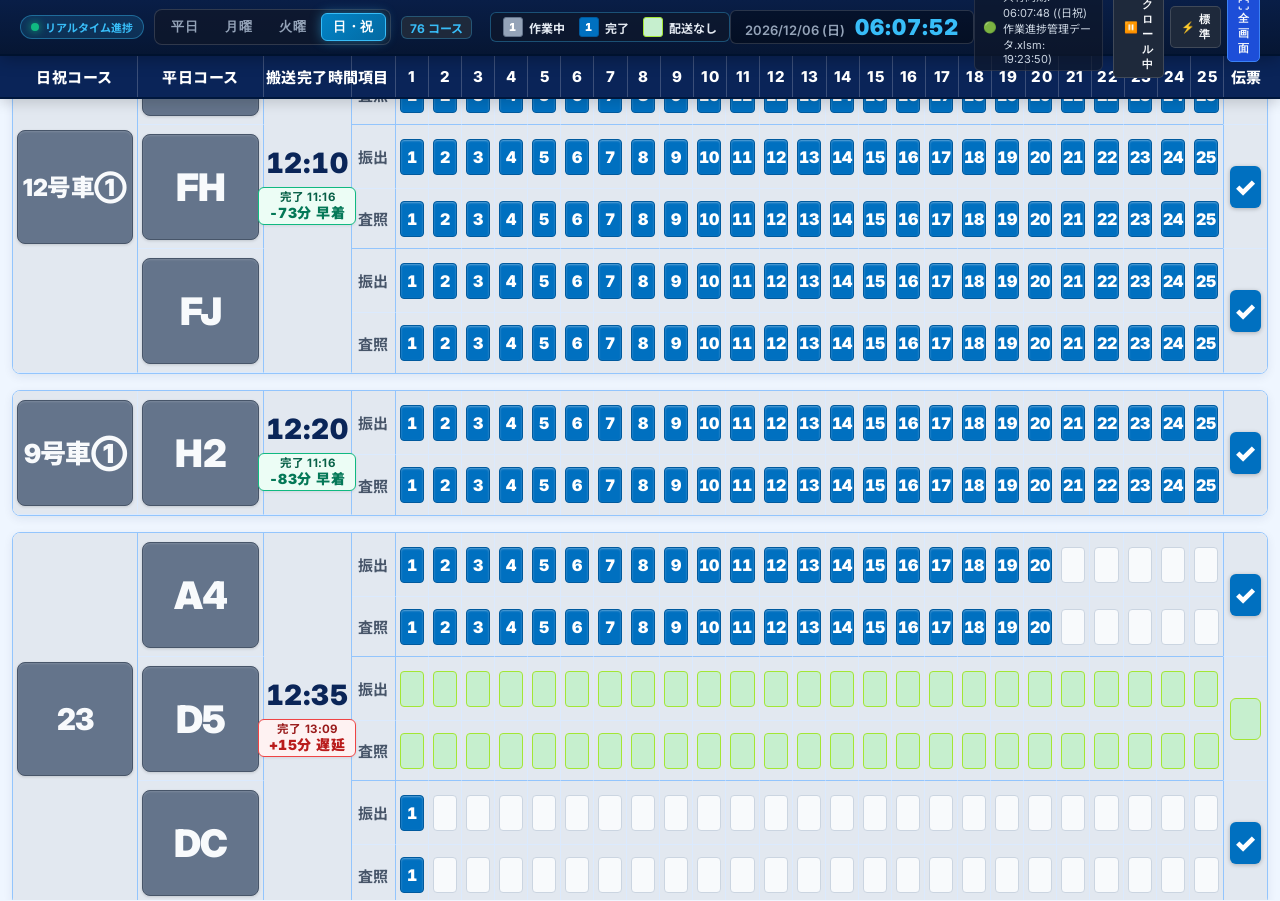
==== 作業進捗サイネージ(閲覧用).html @ 5c647328 "Security & Cache Fix: file://およびOneDrive環境下での3層キャッシュ破棄自動更新エンジンを実装" ====
<!DOCTYPE html>
<html lang="ja">
<head>
  <meta charset="UTF-8">
  <meta name="viewport" content="width=device-width, initial-scale=1.0">
  <title>倉庫作業進捗サイネージ (閲覧用)</title>
  <link rel="preconnect" href="https://fonts.googleapis.com">
  <link rel="preconnect" href="https://fonts.gstatic.com" crossorigin>
  <link href="https://fonts.googleapis.com/css2?family=Inter:wght@500;700;800;900&family=Noto+Sans+JP:wght@500;700;900&display=swap" rel="stylesheet">
  <style>
/* =========================================================
   倉庫作業進捗サイネージ - スタイルシート (style.css)
   【コース名・号車名 フォント最大化 ＆ 上下左右中央配置 ＆ 完了時グレー連動】
   ========================================================= */

:root {
  --header-bg: #0A2458;
  --header-text: #FFFFFF;
  
  --bg-viewport: #EFF6FF;
  --bg-card: #FFFFFF;
  --bg-card-alt: #F8FAFC;
  
  --border-table: #93C5FD;
  --border-cell: #DBEAFE;
  
  /* コース名の濃紺立体バッジ */
  --badge-navy: #0A2558;
  --badge-text: #FFFFFF;
  
  --time-text: #0A2558;
  
  /* 1〜25 進捗タイルカラー (ご指定仕様) */
  --tile-done-bg: #0070C0;        /* 完了済み: 鮮やかなブルー */
  --tile-active-bg: #94A3B8;      /* 進行中: グレー */
  --tile-nodelivery-bg: #C6EFCE;  /* 配送なし: 薄い黄緑 */
  --tile-pending-border: #CBD5E1;  /* 未着手: 白枠線 */
  
  --slip-done-bg: #0070C0;        /* 伝票完了: 完了済みと同じブルー */
  
  /* 完了コース (F列=1) グレー背景色 (案A) */
  --completed-row-bg: #E2E8F0;
  
  --font-scale: 1.0;
  --group-gap: 16px;              /* 号車グループ間の余白 */
}

* {
  margin: 0;
  padding: 0;
  box-sizing: border-box;
}

html, body {
  width: 100vw;
  height: 100vh;
  overflow: hidden;
  background-color: var(--bg-viewport);
  color: #0F172A;
  font-family: 'Inter', 'Noto Sans JP', -apple-system, BlinkMacSystemFont, "Segoe UI", Roboto, sans-serif;
  user-select: none;
  -webkit-font-smoothing: antialiased;
}

/* =========================================================
   Top Bar (上部ヘッダー)
   ========================================================= */
.signage-header {
  height: 56px;
  background: linear-gradient(180deg, #091E47 0%, #061633 100%);
  border-bottom: 2px solid #00122E;
  display: flex;
  align-items: center;
  justify-content: space-between;
  padding: 0 20px;
  position: relative;
  z-index: 50;
  color: #FFFFFF;
  box-shadow: 0 4px 15px rgba(0, 0, 0, 0.25);
}

.header-left {
  display: flex;
  align-items: center;
  gap: 10px;
  flex-shrink: 0;
}

.system-badge {
  display: flex;
  align-items: center;
  gap: 6px;
  background: rgba(56, 189, 248, 0.15);
  border: 1px solid rgba(56, 189, 248, 0.4);
  border-radius: 9999px;
  padding: 3px 10px;
}

.live-dot {
  width: 8px;
  height: 8px;
  background-color: #10B981;
  border-radius: 50%;
  box-shadow: 0 0 8px #10B981;
  animation: pulse-green 2s infinite ease-in-out;
}

@keyframes pulse-green {
  0%, 100% { opacity: 1; transform: scale(1); }
  50% { opacity: 0.4; transform: scale(0.85); }
}

.badge-text {
  font-size: 11px;
  font-weight: 700;
  color: #38BDF8;
}

/* 曜日切替タブボタングループ */
.day-tabs-group {
  display: flex;
  align-items: center;
  gap: 3px;
  background: rgba(15, 23, 42, 0.75);
  padding: 3px 4px;
  border-radius: 8px;
  border: 1px solid rgba(255, 255, 255, 0.15);
}

.day-tab {
  background: transparent;
  border: 1px solid transparent;
  color: #94A3B8;
  font-size: 13px;
  font-weight: 800;
  padding: 4px 11px;
  border-radius: 6px;
  cursor: pointer;
  transition: all 0.2s ease;
  white-space: nowrap;
  letter-spacing: 0.5px;
}

.day-tab:hover {
  background: rgba(255, 255, 255, 0.1);
  color: #FFFFFF;
}

.day-tab.active {
  background: linear-gradient(135deg, #0284C7 0%, #0369A1 100%);
  color: #FFFFFF;
  border-color: #38BDF8;
  box-shadow: 0 0 12px rgba(56, 189, 248, 0.45);
  font-weight: 900;
}

.course-count-badge {
  background: #1E293B;
  color: #38BDF8;
  font-size: 12px;
  font-weight: 700;
  padding: 2px 8px;
  border-radius: 6px;
  border: 1px solid rgba(56, 189, 248, 0.3);
}

.header-center {
  display: flex;
  align-items: center;
  justify-content: center;
  flex-shrink: 0;
}

.clock-display {
  display: flex;
  align-items: baseline;
  gap: 10px;
  background: rgba(0, 0, 0, 0.35);
  border: 1px solid rgba(255, 255, 255, 0.15);
  padding: 3px 14px;
  border-radius: 6px;
}

.clock-date {
  font-size: 13px;
  font-weight: 600;
  color: #94A3B8;
}

.clock-time {
  font-size: 22px;
  font-weight: 900;
  color: #38BDF8;
  letter-spacing: 1px;
  font-variant-numeric: tabular-nums;
}

.header-right {
  display: flex;
  align-items: center;
  gap: 10px;
}

.status-pill {
  display: flex;
  align-items: center;
  gap: 6px;
  background: rgba(15, 23, 42, 0.7);
  border: 1px solid rgba(255, 255, 255, 0.1);
  border-radius: 6px;
  padding: 4px 8px;
  font-size: 11px;
  color: #CBD5E1;
}

.controls-group {
  display: flex;
  align-items: center;
  gap: 6px;
}

.btn-ctrl {
  background: #1E293B;
  border: 1px solid rgba(255, 255, 255, 0.15);
  color: #F8FAFC;
  padding: 5px 10px;
  border-radius: 5px;
  font-size: 11px;
  font-weight: 700;
  cursor: pointer;
  display: flex;
  align-items: center;
  gap: 4px;
}

.btn-ctrl:hover {
  background: #334155;
  color: #FFFFFF;
}

.btn-fullscreen {
  background: #1D4ED8;
  border-color: #3B82F6;
}

/* =========================================================
   Fixed Column Header Table (ダークネイビー固定ヘッダー)
   ========================================================= */
.table-fixed-header-wrapper {
  width: 100%;
  background: var(--header-bg);
  border-bottom: 2px solid #00173D;
  position: relative;
  z-index: 40;
  box-shadow: 0 4px 12px rgba(0, 0, 0, 0.15);
  padding: 0 12px;
}

.signage-table {
  width: 100%;
  border-collapse: collapse;
  table-layout: fixed;
}

/* 列幅設定（コース名・号車名が切れないように幅を最適化: コース列20%確保） */
.col-vehicle    { width: 10.0%; }
.col-course-sub { width: 10.0%; }
.col-time       { width: 7.0%; }
.col-line       { width: 3.5%; }
.col-num        { width: 2.64%; } /* 25 cols * 2.64% = 66.0% */
.col-slip       { width: 3.5%; }

.header-table th {
  background: var(--header-bg);
  color: #FFFFFF;
  font-size: clamp(13px, calc(15px * var(--font-scale)), 19px);
  font-weight: 800;
  text-align: center;
  padding: 10px 2px;
  border-right: 1px solid rgba(255, 255, 255, 0.2);
  letter-spacing: 0.5px;
  white-space: nowrap;
}

.header-table th:last-child {
  border-right: none;
}

/* =========================================================
   Scrollable Viewport (スクロール領域)
   ========================================================= */
.scroll-viewport {
  width: 100%;
  height: calc(100vh - 56px - 42px);
  overflow-y: auto;
  position: relative;
  background-color: var(--bg-viewport);
  padding: 12px 12px 0 12px;
  scrollbar-width: thin;
  scrollbar-color: #93C5FD transparent;
  cursor: pointer;
}

.scroll-viewport::-webkit-scrollbar {
  width: 8px;
}

.scroll-viewport::-webkit-scrollbar-track {
  background: transparent;
}

.scroll-viewport::-webkit-scrollbar-thumb {
  background: #93C5FD;
  border-radius: 4px;
}

.scroll-viewport::-webkit-scrollbar-thumb:hover {
  background: #3B82F6;
}

.scroll-content {
  width: 100%;
  position: relative;
  padding-bottom: 24px;
}

/* =========================================================
   Vehicle Group Card (号車ごとの白カード ＆ 青枠線 ＆ 隙間)
   ========================================================= */
.vehicle-group-card {
  width: 100%;
  border-collapse: separate;
  border-spacing: 0;
  margin-bottom: var(--group-gap);
  background: var(--bg-card);
  border: 1.5px solid var(--border-table);
  border-radius: 8px;
  overflow: hidden;
  box-shadow: 0 3px 10px rgba(10, 36, 88, 0.08);
}

.vehicle-group-card td {
  padding: 0;
  text-align: center;
  vertical-align: middle;
  border-right: 1px solid var(--border-cell);
  border-bottom: 1px solid var(--border-cell);
  font-size: calc(15px * var(--font-scale));
  font-weight: 700;
  background-color: #FFFFFF;
}

.vehicle-group-card tr:last-child td {
  border-bottom: none;
}

.vehicle-group-card td:last-child {
  border-right: none;
}

.course-separator-row td {
  border-bottom: 1.5px solid var(--border-table) !important;
}

/* 行の縦幅 (64px / 60px) */
.course-row-1 {
  height: calc(64px * var(--font-scale));
}

.course-row-2 {
  height: calc(60px * var(--font-scale));
}

.course-row-2 td {
  background-color: #F8FAFC;
}

/* =========================================================
   完了コース (F列=1) 全セル背景グレー (#E2E8F0) 連動
   ========================================================= */
.course-completed-row td {
  background-color: var(--completed-row-bg) !important;
}

.group-completed-cell {
  background-color: var(--completed-row-bg) !important;
}

/* =========================================================
   コース名・号車バッジ（★特大フォント ＆ はみ出し防止自動フィット）
   ========================================================= */
.cell-vehicle-tall {
  padding: 6px 4px !important;
  border-right: 1.5px solid var(--border-table) !important;
  height: 100% !important;
  vertical-align: middle !important;
  overflow: hidden;
}

/* 連結号車バッジ（例: 2号車、12号車、11号車②） ★特大フォント＆自動最適化 */
.badge-vehicle-tall {
  width: 100%;
  height: 100%;
  min-height: calc(114px * var(--font-scale));
  background: var(--badge-navy);
  color: var(--badge-text);
  border-radius: 8px;
  display: flex;
  align-items: center;
  justify-content: center;
  font-size: clamp(20px, calc(30px * var(--font-scale)), 40px);
  font-weight: 900;
  letter-spacing: -0.5px;
  box-shadow: inset 0 1px 2px rgba(255, 255, 255, 0.2), 0 2px 5px rgba(0, 0, 0, 0.25);
  padding: 0 4px;
  overflow: hidden;
  box-sizing: border-box;
}

/* サブコースバッジ（例: AA, AC, AD, 03, HF, HG, HH, HD） ★特大フォント＆自動最適化 */
.cell-course-sub {
  padding: 6px 4px !important;
  border-right: 1.5px solid var(--border-table) !important;
  vertical-align: middle !important;
  overflow: hidden;
}

.badge-course-sub {
  width: 100%;
  height: calc(106px * var(--font-scale));
  background: var(--badge-navy);
  color: var(--badge-text);
  border-radius: 8px;
  display: flex;
  align-items: center;
  justify-content: center;
  font-size: clamp(24px, calc(38px * var(--font-scale)), 48px);
  font-weight: 900;
  letter-spacing: -0.5px;
  box-shadow: inset 0 1px 2px rgba(255, 255, 255, 0.2), 0 2px 5px rgba(0, 0, 0, 0.25);
  padding: 0 4px;
  overflow: hidden;
  box-sizing: border-box;
}

/* 1対1号車バッジ（例: 7号車、13号車、10号車①、4号車①） ★特大フォント＆自動最適化 */
.cell-vehicle-single {
  padding: 6px 4px !important;
  border-right: 1px solid var(--border-cell) !important;
  vertical-align: middle !important;
  overflow: hidden;
}

.badge-vehicle-single {
  width: 100%;
  height: calc(106px * var(--font-scale));
  background: var(--badge-navy);
  color: var(--badge-text);
  border-radius: 8px;
  display: flex;
  align-items: center;
  justify-content: center;
  font-size: clamp(20px, calc(30px * var(--font-scale)), 40px);
  font-weight: 900;
  letter-spacing: -0.5px;
  box-shadow: inset 0 1px 2px rgba(255, 255, 255, 0.2), 0 2px 5px rgba(0, 0, 0, 0.25);
  padding: 0 4px;
  overflow: hidden;
  box-sizing: border-box;
}

/* ワイドコースバッジ（例: A4, C1） ★特大フォント＆自動最適化 */
.cell-course-full {
  padding: 6px 4px !important;
  border-right: 1.5px solid var(--border-table) !important;
  vertical-align: middle !important;
  overflow: hidden;
}

.badge-course-full {
  width: 100%;
  height: calc(106px * var(--font-scale));
  background: var(--badge-navy);
  color: var(--badge-text);
  border-radius: 8px;
  display: flex;
  align-items: center;
  justify-content: center;
  font-size: clamp(26px, calc(46px * var(--font-scale)), 56px);
  font-weight: 900;
  letter-spacing: -0.5px;
  box-shadow: inset 0 1px 2px rgba(255, 255, 255, 0.2), 0 2px 5px rgba(0, 0, 0, 0.25);
  padding: 0 4px;
  overflow: hidden;
  box-sizing: border-box;
}

/* バッジ内テキストインナー（どんなモニター・文字数でも枠内に自動スケーリング） */
.badge-text-inner {
  display: inline-block;
  white-space: nowrap;
  text-align: center;
  line-height: 1.0;
  max-width: 96%;
  transform-origin: center center;
  transition: transform 0.05s ease;
}

/* =========================================================
   ★ コース完了時（CK列=1）のグレー表示スタイル
   ========================================================= */
/* 1. 完了バッジ（濃紺から落ち着いたグレーへ変化） */
.badge-completed,
.group-completed-cell .badge-vehicle-tall,
.group-completed-cell .badge-course-sub,
.group-completed-cell .badge-vehicle-single,
.group-completed-cell .badge-course-full {
  background: #64748B !important; /* スレートグレー */
  color: #F8FAFC !important;
  box-shadow: inset 0 1px 2px rgba(255, 255, 255, 0.15), 0 1px 3px rgba(0, 0, 0, 0.15) !important;
  border: 1px solid #475569 !important;
}

/* 2. 完了コース行の背景（薄いグレー） */
.course-completed-row td {
  background-color: var(--completed-row-bg, #E2E8F0) !important;
}

.course-completed-row .cell-line-furidashi,
.course-completed-row .cell-line-sagyo {
  color: #475569 !important;
}

.course-completed-row .progress-tile.tile-unstarted {
  background-color: #F8FAFC !important;
  border-color: #CBD5E1 !important;
}

.course-completed-row .slip-checkbox.slip-pending-empty {
  background-color: #F8FAFC !important;
  border-color: #CBD5E1 !important;
}

/* =========================================================
   搬送完了時間（フォント 28px ＆ 上下中央揃え）
   ========================================================= */
.cell-time, .cell-time-tall {
  padding: 8px 6px !important;
  border-right: 1.5px solid var(--border-table) !important;
  vertical-align: middle !important;
  text-align: center;
}

.time-cell-content {
  display: flex;
  flex-direction: column;
  align-items: center;
  justify-content: center;
  gap: 4px;
  width: 100%;
}

.time-val {
  font-size: calc(28px * var(--font-scale));
  font-weight: 900;
  color: var(--time-text);
  font-variant-numeric: tabular-nums;
  transition: all 0.25s ease;
  letter-spacing: 0.5px;
  line-height: 1.1;
}

/* 2段表示コンテナ（視認性向上） */
.time-diff-2tier {
  display: inline-flex;
  flex-direction: column;
  align-items: center;
  justify-content: center;
  gap: 2px;
  padding: 3px 10px;
  border-radius: 6px;
  min-width: 96px;
  margin-top: 4px;
  box-shadow: 0 1px 3px rgba(0, 0, 0, 0.08);
  transition: all 0.2s ease;
}

/* 1段目: 完了時刻（例: 完了 13:35） */
.diff-tier-time {
  font-size: calc(11.5px * var(--font-scale));
  font-weight: 700;
  letter-spacing: 0.3px;
  line-height: 1.1;
  white-space: nowrap;
}

/* 2段目: 時間差（例: +95分 遅延 / -15分 早着） */
.diff-tier-val {
  font-size: calc(14px * var(--font-scale));
  font-weight: 900;
  letter-spacing: 0.5px;
  line-height: 1.15;
  white-space: nowrap;
  font-variant-numeric: tabular-nums;
}

/* 早着（緑系） */
.diff-box-early {
  background: #ECFDF5;
  border: 1.5px solid #10B981;
}
.diff-box-early .diff-tier-time {
  color: #065F46;
}
.diff-box-early .diff-tier-val {
  color: #047857;
}

/* 遅延（赤系） */
.diff-box-late {
  background: #FEF2F2;
  border: 1.5px solid #EF4444;
}
.diff-box-late .diff-tier-time {
  color: #991B1B;
}
.diff-box-late .diff-tier-val {
  color: #B91C1C;
}

/* 定刻（青・スレート系） */
.diff-box-ontime {
  background: #F1F5F9;
  border: 1.5px solid #94A3B8;
}
.diff-box-ontime .diff-tier-time {
  color: #475569;
}
.diff-box-ontime .diff-tier-val {
  color: #0F172A;
}

/* 10分前未完了警告（文字自体の光彩・発光点滅アニメーション） */
@keyframes text-pulse-yellow-glow {
  0%, 100% {
    color: #D97706; /* 濃いゴールデンアンバー */
    text-shadow: 0 0 8px rgba(245, 158, 11, 0.4), 0 0 14px rgba(251, 191, 36, 0.3);
    transform: scale(1);
  }
  50% {
    color: #EAB308; /* 輝くビビッドイエロー */
    text-shadow: 0 0 12px rgba(234, 179, 8, 0.95), 0 0 24px rgba(250, 204, 21, 0.8), 0 0 36px rgba(253, 224, 71, 0.6);
    transform: scale(1.06);
  }
}

.time-val-warning {
  display: inline-block;
  animation: text-pulse-yellow-glow 1.8s infinite ease-in-out !important;
  font-weight: 900 !important;
  letter-spacing: 1px;
}

/* =========================================================
   項目（振出 / 査照）
   ========================================================= */
.cell-line-furidashi {
  font-size: calc(16px * var(--font-scale));
  font-weight: 800;
  color: #0A2458;
  border-right: 1.5px solid var(--border-table) !important;
  vertical-align: middle !important;
}

.cell-line-sagyo {
  font-size: calc(16px * var(--font-scale));
  font-weight: 800;
  color: #0A2458;
  border-right: 1.5px solid var(--border-table) !important;
  vertical-align: middle !important;
}

/* =========================================================
   1〜25 進捗タイル
   ========================================================= */
.cell-tile-container {
  width: 100%;
  height: 100%;
  display: flex;
  align-items: center;
  justify-content: center;
  padding: 4px;
}

.progress-tile {
  width: calc(36px * var(--font-scale));
  height: calc(36px * var(--font-scale));
  border-radius: 4px;
  display: flex;
  align-items: center;
  justify-content: center;
  font-size: calc(16px * var(--font-scale));
  font-weight: 900;
  font-variant-numeric: tabular-nums;
  transition: all 0.15s ease;
}

/* ① ブルー: 完了済み (99) -> 青背景 + 白文字数字 */
.progress-tile.tile-blue-done {
  background-color: var(--tile-done-bg);
  color: #FFFFFF;
  border: 1px solid #005A9E;
  box-shadow: inset 0 1px 2px rgba(255, 255, 255, 0.35);
}

/* ① グレー: 進行中 (1) -> グレー背景 + 白文字数字 */
.progress-tile.tile-grey-active {
  background-color: var(--tile-active-bg);
  color: #FFFFFF;
  border: 1px solid #64748B;
}

/* ① 薄い黄緑: 配送なし -> 薄緑背景 (数字なし) */
.progress-tile.tile-green-nodelivery {
  background-color: var(--tile-nodelivery-bg);
  border: 1px solid #A3E635;
  color: transparent;
}

/* ③ 色なし: 未着手 (0) -> 白背景 + 薄い枠線 (数字非表示) */
.progress-tile.tile-unstarted {
  background-color: #FFFFFF;
  border: 1.5px solid var(--tile-pending-border);
  color: transparent;
}

/* =========================================================
   伝票
   ========================================================= */
.cell-slip {
  border-left: 1.5px solid var(--border-table) !important;
  vertical-align: middle !important;
}

.slip-checkbox-container {
  width: 100%;
  height: 100%;
  display: flex;
  align-items: center;
  justify-content: center;
  padding: 6px;
}

.slip-checkbox {
  width: calc(42px * var(--font-scale));
  height: calc(42px * var(--font-scale));
  border-radius: 6px;
  display: flex;
  align-items: center;
  justify-content: center;
  font-size: calc(25px * var(--font-scale));
  font-weight: 900;
}

/* ② 伝票完了: 完了済みと同じブルー背景 + 白チェック */
.slip-checkbox.slip-done-blue {
  background-color: var(--slip-done-bg);
  color: #FFFFFF;
  box-shadow: 0 1px 4px rgba(0, 0, 0, 0.25);
}

/* 伝票 配送なし: 薄い黄緑背景 (チェックなし) */
.slip-checkbox.slip-nodelivery-green {
  background-color: var(--tile-nodelivery-bg);
  border: 1.5px solid #A3E635;
  color: transparent;
}

/* 伝票未完了: 白抜き枠線 */
.slip-checkbox.slip-pending-empty {
  background-color: #FFFFFF;
  border: 2px solid #CBD5E1;
}

/* Loop Notice Bar */
.loop-notice-bar {
  height: 52px;
  background: #E2E8F0;
  display: flex;
  align-items: center;
  justify-content: center;
  gap: 10px;
  color: #0A2558;
  font-size: 14px;
  font-weight: 800;
  border: 1.5px dashed #93C5FD;
  border-radius: 6px;
  margin: 12px 0;
}

.loop-spinner {
  width: 18px;
  height: 18px;
  border: 2px solid #93C5FD;
  border-top-color: #0A2558;
  border-radius: 50%;
  animation: spin 1s infinite linear;
}

@keyframes spin {
  to { transform: rotate(360deg); }
}

/* Pause Floating Toast */
.pause-toast {
  position: fixed;
  bottom: 24px;
  right: 24px;
  background: rgba(10, 36, 88, 0.92);
  color: #FFFFFF;
  padding: 10px 18px;
  border-radius: 9999px;
  font-size: 14px;
  font-weight: 800;
  display: flex;
  align-items: center;
  gap: 8px;
  box-shadow: 0 4px 16px rgba(0, 0, 0, 0.25);
  border: 1px solid rgba(56, 189, 248, 0.4);
  z-index: 90;
  pointer-events: none;
  animation: fadeIn 0.2s ease;
}

@keyframes fadeIn {
  from { opacity: 0; transform: translateY(8px); }
  to { opacity: 1; transform: translateY(0); }
}

/* Error Banner */
.error-banner {
  position: fixed;
  bottom: 20px;
  left: 50%;
  transform: translateX(-50%);
  background: #DC2626;
  color: #FFFFFF;
  padding: 10px 20px;
  border-radius: 8px;
  box-shadow: 0 8px 24px rgba(0,0,0,0.3);
  font-weight: 700;
  display: flex;
  align-items: center;
  gap: 8px;
  z-index: 100;
}

/* Modal Styling */
.modal-overlay {
  position: fixed;
  top: 0; left: 0; right: 0; bottom: 0;
  background: rgba(0, 0, 0, 0.6);
  backdrop-filter: blur(4px);
  display: flex;
  align-items: center;
  justify-content: center;
  z-index: 200;
}

.modal-card {
  background: #FFFFFF;
  border: 1px solid #CBD5E1;
  border-radius: 10px;
  width: 560px;
  max-width: 90vw;
  box-shadow: 0 16px 40px rgba(0, 0, 0, 0.2);
  overflow: hidden;
  color: #0F172A;
}

.modal-header {
  padding: 14px 20px;
  background: var(--header-bg);
  color: #FFFFFF;
  display: flex;
  align-items: center;
  justify-content: space-between;
}

.modal-header h2 {
  font-size: 16px;
  font-weight: 800;
}

.modal-close {
  background: none;
  border: none;
  color: #94A3B8;
  font-size: 24px;
  cursor: pointer;
}

.modal-body {
  padding: 20px;
  display: flex;
  flex-direction: column;
  gap: 14px;
}

.form-group {
  display: flex;
  flex-direction: column;
  gap: 5px;
}

.form-row {
  display: grid;
  grid-template-columns: 1fr 1fr;
  gap: 12px;
}

.form-group label {
  font-size: 13px;
  font-weight: 700;
  color: #334155;
}

.form-input {
  background: #F8FAFC;
  border: 1.5px solid #CBD5E1;
  border-radius: 5px;
  padding: 8px 10px;
  color: #0F172A;
  font-size: 13px;
  outline: none;
}

.form-input:focus {
  border-color: #2563EB;
  background: #FFFFFF;
}

.form-help {
  font-size: 11px;
  color: #64748B;
}

.modal-footer {
  padding: 12px 20px;
  background: #F1F5F9;
  border-top: 1px solid #E2E8F0;
  display: flex;
  justify-content: flex-end;
  gap: 10px;
}

.btn {
  padding: 8px 16px;
  border-radius: 5px;
  font-size: 13px;
  font-weight: 700;
  cursor: pointer;
  border: none;
}

.btn-secondary {
  background: #E2E8F0;
  color: #475569;
}

.btn-primary {
  background: #0A2E65;
  color: #FFFFFF;
}

/* =========================================================
   ステータス凡例 (案1: トップヘッダー左側組み込み)
   【作業中 -> 完了 -> 配送なし】
   ========================================================= */
.legend-container {
  display: flex;
  align-items: center;
  gap: 14px;
  background: rgba(15, 23, 42, 0.7);
  border: 1px solid rgba(56, 189, 248, 0.35);
  border-radius: 6px;
  padding: 4px 12px;
  margin-left: 8px;
}

.legend-item {
  display: flex;
  align-items: center;
  gap: 6px;
  font-size: 12px;
  font-weight: 700;
  color: #E2E8F0;
}

.legend-tile {
  width: 20px;
  height: 20px;
  border-radius: 3px;
  display: flex;
  align-items: center;
  justify-content: center;
  font-size: 11px;
  font-weight: 900;
  font-variant-numeric: tabular-nums;
}

.legend-tile-grey {
  background-color: var(--tile-active-bg);
  color: #FFFFFF;
  border: 1px solid #64748B;
}

.legend-tile-blue {
  background-color: var(--tile-done-bg);
  color: #FFFFFF;
  border: 1px solid #005A9E;
}

.legend-tile-green {
  background-color: var(--tile-nodelivery-bg);
  border: 1px solid #A3E635;
}

  </style>
</head>
<body>
  <header class="signage-header" id="signage-header">
    <div class="header-left">
      <div class="system-badge">
        <span class="live-dot"></span>
        <span class="badge-text">リアルタイム進捗</span>
      </div>
      <div class="day-tabs-group" id="day-tabs-group">
        <button class="day-tab active" data-day="平日">平日</button>
        <button class="day-tab " data-day="月曜">月曜</button>
        <button class="day-tab " data-day="火曜">火曜</button>
        <button class="day-tab " data-day="日・祝">日・祝</button>
      </div>
      <span class="course-count-badge" id="course-count-badge">70 コース</span>
      <div class="legend-container">
        <div class="legend-item"><div class="legend-tile legend-tile-grey">1</div><span>作業中</span></div>
        <div class="legend-item"><div class="legend-tile legend-tile-blue">1</div><span>完了</span></div>
        <div class="legend-item"><div class="legend-tile legend-tile-green"></div><span>配送なし</span></div>
      </div>
    </div>
    <div class="header-center">
      <div class="clock-display">
        <span class="clock-date" id="clock-date">2026/09/03 (木)</span>
        <span class="clock-time" id="clock-time">15:01:13</span>
      </div>
    </div>
    <div class="header-right">
      <div class="status-pill" id="sync-status-pill">
        <span class="status-icon" id="sync-status-icon">🟢</span>
        <span class="status-text" id="sync-status-text">同期: 15:01:13 ((平日)作業進捗管理データ.xlsm: 14:01:30)</span>
      </div>
      <div class="controls-group">
        <button class="btn-ctrl" id="btn-toggle-scroll" title="スクロール一時停止/再開 (Space)"><span id="scroll-icon">⏸️</span><span id="scroll-btn-text">スクロール中</span></button>
        <button class="btn-ctrl" id="btn-speed" title="スクロール速度切替">⚡ <span id="speed-label">標準</span></button>
        <button class="btn-ctrl" id="btn-settings" title="設定" style="display: none;">⚙️ 設定</button>
        <button class="btn-ctrl btn-fullscreen" id="btn-fullscreen" title="全画面表示 (F11)">⛶ 全画面</button>
      </div>
    </div>
  </header>

  <div class="table-fixed-header-wrapper">
    <table class="signage-table header-table">
      <colgroup>
        <col class="col-vehicle"><col class="col-course-sub"><col class="col-time"><col class="col-line"><col class="col-num" span="25"><col class="col-slip">
      </colgroup>
      <thead>
        <tr>
          <th class="th-course-name th-course-main" id="th-course-main">平日コース</th>
          <th class="th-course-name th-course-sub" id="th-course-sub">平日コース</th>
          <th class="th-time">搬送完了時間</th>
          <th class="th-line">項目</th>
          <th class="th-num">1</th><th class="th-num">2</th><th class="th-num">3</th><th class="th-num">4</th><th class="th-num">5</th>
          <th class="th-num">6</th><th class="th-num">7</th><th class="th-num">8</th><th class="th-num">9</th><th class="th-num">10</th>
          <th class="th-num">11</th><th class="th-num">12</th><th class="th-num">13</th><th class="th-num">14</th><th class="th-num">15</th>
          <th class="th-num">16</th><th class="th-num">17</th><th class="th-num">18</th><th class="th-num">19</th><th class="th-num">20</th>
          <th class="th-num">21</th><th class="th-num">22</th><th class="th-num">23</th><th class="th-num">24</th><th class="th-num">25</th>
          <th class="th-slip">伝票</th>
        </tr>
      </thead>
    </table>
  </div>

  <main class="scroll-viewport" id="scroll-viewport">
    <div class="scroll-content" id="scroll-content">
      <div id="course-cards-container">
<table class="signage-table vehicle-group-card"><colgroup><col class="col-vehicle"><col class="col-course-sub"><col class="col-time"><col class="col-line"><col class="col-num" span="25"><col class="col-slip"></colgroup><tbody>

            <tr class="course-row-1 course-completed-row" id="course_2_r1">
                
                    <td class="cell-vehicle-tall group-completed-cell" rowspan="8">
                        <div class="badge-vehicle-tall badge-completed"><span class="badge-text-inner">2号車</span></div>
                    </td>
                    <td class="cell-course-sub group-completed-cell" rowspan="2">
                        <div class="badge-course-sub badge-completed"><span class="badge-text-inner">03</span></div>
                    </td>
                    <td class="cell-time-tall group-completed-cell" rowspan="8" data-time-val="12:00" data-is-completed="true">
                        <div class="time-cell-content"><span class="time-val ">12:00</span><div class="time-diff-2tier diff-box-early"><span class="diff-tier-time">完了 09:47</span><span class="diff-tier-val">-132分 早着</span></div></div>
                    </td>
                    
                <td class="cell-line-furidashi">振出</td>
                <td><div class="cell-tile-container"><div class="progress-tile tile-green-nodelivery"></div></div></td><td><div class="cell-tile-container"><div class="progress-tile tile-green-nodelivery"></div></div></td><td><div class="cell-tile-container"><div class="progress-tile tile-green-nodelivery"></div></div></td><td><div class="cell-tile-container"><div class="progress-tile tile-green-nodelivery"></div></div></td><td><div class="cell-tile-container"><div class="progress-tile tile-green-nodelivery"></div></div></td><td><div class="cell-tile-container"><div class="progress-tile tile-green-nodelivery"></div></div></td><td><div class="cell-tile-container"><div class="progress-tile tile-green-nodelivery"></div></div></td><td><div class="cell-tile-container"><div class="progress-tile tile-green-nodelivery"></div></div></td><td><div class="cell-tile-container"><div class="progress-tile tile-green-nodelivery"></div></div></td><td><div class="cell-tile-container"><div class="progress-tile tile-green-nodelivery"></div></div></td><td><div class="cell-tile-container"><div class="progress-tile tile-green-nodelivery"></div></div></td><td><div class="cell-tile-container"><div class="progress-tile tile-green-nodelivery"></div></div></td><td><div class="cell-tile-container"><div class="progress-tile tile-green-nodelivery"></div></div></td><td><div class="cell-tile-container"><div class="progress-tile tile-green-nodelivery"></div></div></td><td><div class="cell-tile-container"><div class="progress-tile tile-green-nodelivery"></div></div></td><td><div class="cell-tile-container"><div class="progress-tile tile-green-nodelivery"></div></div></td><td><div class="cell-tile-container"><div class="progress-tile tile-green-nodelivery"></div></div></td><td><div class="cell-tile-container"><div class="progress-tile tile-green-nodelivery"></div></div></td><td><div class="cell-tile-container"><div class="progress-tile tile-green-nodelivery"></div></div></td><td><div class="cell-tile-container"><div class="progress-tile tile-green-nodelivery"></div></div></td><td><div class="cell-tile-container"><div class="progress-tile tile-green-nodelivery"></div></div></td><td><div class="cell-tile-container"><div class="progress-tile tile-green-nodelivery"></div></div></td><td><div class="cell-tile-container"><div class="progress-tile tile-green-nodelivery"></div></div></td><td><div class="cell-tile-container"><div class="progress-tile tile-green-nodelivery"></div></div></td><td><div class="cell-tile-container"><div class="progress-tile tile-green-nodelivery"></div></div></td>
                <td class="cell-slip" rowspan="2">
                    <div class="slip-cell-container"><div class="slip-checkbox slip-nodelivery-green"></div></div>
                </td>
            </tr>
            <tr class="course-row-2 course-completed-row course-separator-row" id="course_2_r2">
                <td class="cell-line-sagyo">査照</td>
                <td><div class="cell-tile-container"><div class="progress-tile tile-green-nodelivery"></div></div></td><td><div class="cell-tile-container"><div class="progress-tile tile-green-nodelivery"></div></div></td><td><div class="cell-tile-container"><div class="progress-tile tile-green-nodelivery"></div></div></td><td><div class="cell-tile-container"><div class="progress-tile tile-green-nodelivery"></div></div></td><td><div class="cell-tile-container"><div class="progress-tile tile-green-nodelivery"></div></div></td><td><div class="cell-tile-container"><div class="progress-tile tile-green-nodelivery"></div></div></td><td><div class="cell-tile-container"><div class="progress-tile tile-green-nodelivery"></div></div></td><td><div class="cell-tile-container"><div class="progress-tile tile-green-nodelivery"></div></div></td><td><div class="cell-tile-container"><div class="progress-tile tile-green-nodelivery"></div></div></td><td><div class="cell-tile-container"><div class="progress-tile tile-green-nodelivery"></div></div></td><td><div class="cell-tile-container"><div class="progress-tile tile-green-nodelivery"></div></div></td><td><div class="cell-tile-container"><div class="progress-tile tile-green-nodelivery"></div></div></td><td><div class="cell-tile-container"><div class="progress-tile tile-green-nodelivery"></div></div></td><td><div class="cell-tile-container"><div class="progress-tile tile-green-nodelivery"></div></div></td><td><div class="cell-tile-container"><div class="progress-tile tile-green-nodelivery"></div></div></td><td><div class="cell-tile-container"><div class="progress-tile tile-green-nodelivery"></div></div></td><td><div class="cell-tile-container"><div class="progress-tile tile-green-nodelivery"></div></div></td><td><div class="cell-tile-container"><div class="progress-tile tile-green-nodelivery"></div></div></td><td><div class="cell-tile-container"><div class="progress-tile tile-green-nodelivery"></div></div></td><td><div class="cell-tile-container"><div class="progress-tile tile-green-nodelivery"></div></div></td><td><div class="cell-tile-container"><div class="progress-tile tile-green-nodelivery"></div></div></td><td><div class="cell-tile-container"><div class="progress-tile tile-green-nodelivery"></div></div></td><td><div class="cell-tile-container"><div class="progress-tile tile-green-nodelivery"></div></div></td><td><div class="cell-tile-container"><div class="progress-tile tile-green-nodelivery"></div></div></td><td><div class="cell-tile-container"><div class="progress-tile tile-green-nodelivery"></div></div></td>
            </tr>
            

            <tr class="course-row-1 course-completed-row" id="course_3_r1">
                
                    <td class="cell-course-sub group-completed-cell" rowspan="2">
                        <div class="badge-course-sub badge-completed"><span class="badge-text-inner">HF</span></div>
                    </td>
                    
                <td class="cell-line-furidashi">振出</td>
                <td><div class="cell-tile-container"><div class="progress-tile tile-blue-done">1</div></div></td><td><div class="cell-tile-container"><div class="progress-tile tile-unstarted"></div></div></td><td><div class="cell-tile-container"><div class="progress-tile tile-unstarted"></div></div></td><td><div class="cell-tile-container"><div class="progress-tile tile-unstarted"></div></div></td><td><div class="cell-tile-container"><div class="progress-tile tile-unstarted"></div></div></td><td><div class="cell-tile-container"><div class="progress-tile tile-unstarted"></div></div></td><td><div class="cell-tile-container"><div class="progress-tile tile-unstarted"></div></div></td><td><div class="cell-tile-container"><div class="progress-tile tile-unstarted"></div></div></td><td><div class="cell-tile-container"><div class="progress-tile tile-unstarted"></div></div></td><td><div class="cell-tile-container"><div class="progress-tile tile-unstarted"></div></div></td><td><div class="cell-tile-container"><div class="progress-tile tile-unstarted"></div></div></td><td><div class="cell-tile-container"><div class="progress-tile tile-unstarted"></div></div></td><td><div class="cell-tile-container"><div class="progress-tile tile-unstarted"></div></div></td><td><div class="cell-tile-container"><div class="progress-tile tile-unstarted"></div></div></td><td><div class="cell-tile-container"><div class="progress-tile tile-unstarted"></div></div></td><td><div class="cell-tile-container"><div class="progress-tile tile-unstarted"></div></div></td><td><div class="cell-tile-container"><div class="progress-tile tile-unstarted"></div></div></td><td><div class="cell-tile-container"><div class="progress-tile tile-unstarted"></div></div></td><td><div class="cell-tile-container"><div class="progress-tile tile-unstarted"></div></div></td><td><div class="cell-tile-container"><div class="progress-tile tile-unstarted"></div></div></td><td><div class="cell-tile-container"><div class="progress-tile tile-unstarted"></div></div></td><td><div class="cell-tile-container"><div class="progress-tile tile-unstarted"></div></div></td><td><div class="cell-tile-container"><div class="progress-tile tile-unstarted"></div></div></td><td><div class="cell-tile-container"><div class="progress-tile tile-unstarted"></div></div></td><td><div class="cell-tile-container"><div class="progress-tile tile-unstarted"></div></div></td>
                <td class="cell-slip" rowspan="2">
                    <div class="slip-cell-container"><div class="slip-checkbox slip-done-blue">✓</div></div>
                </td>
            </tr>
            <tr class="course-row-2 course-completed-row course-separator-row" id="course_3_r2">
                <td class="cell-line-sagyo">査照</td>
                <td><div class="cell-tile-container"><div class="progress-tile tile-blue-done">1</div></div></td><td><div class="cell-tile-container"><div class="progress-tile tile-unstarted"></div></div></td><td><div class="cell-tile-container"><div class="progress-tile tile-unstarted"></div></div></td><td><div class="cell-tile-container"><div class="progress-tile tile-unstarted"></div></div></td><td><div class="cell-tile-container"><div class="progress-tile tile-unstarted"></div></div></td><td><div class="cell-tile-container"><div class="progress-tile tile-unstarted"></div></div></td><td><div class="cell-tile-container"><div class="progress-tile tile-unstarted"></div></div></td><td><div class="cell-tile-container"><div class="progress-tile tile-unstarted"></div></div></td><td><div class="cell-tile-container"><div class="progress-tile tile-unstarted"></div></div></td><td><div class="cell-tile-container"><div class="progress-tile tile-unstarted"></div></div></td><td><div class="cell-tile-container"><div class="progress-tile tile-unstarted"></div></div></td><td><div class="cell-tile-container"><div class="progress-tile tile-unstarted"></div></div></td><td><div class="cell-tile-container"><div class="progress-tile tile-unstarted"></div></div></td><td><div class="cell-tile-container"><div class="progress-tile tile-unstarted"></div></div></td><td><div class="cell-tile-container"><div class="progress-tile tile-unstarted"></div></div></td><td><div class="cell-tile-container"><div class="progress-tile tile-unstarted"></div></div></td><td><div class="cell-tile-container"><div class="progress-tile tile-unstarted"></div></div></td><td><div class="cell-tile-container"><div class="progress-tile tile-unstarted"></div></div></td><td><div class="cell-tile-container"><div class="progress-tile tile-unstarted"></div></div></td><td><div class="cell-tile-container"><div class="progress-tile tile-unstarted"></div></div></td><td><div class="cell-tile-container"><div class="progress-tile tile-unstarted"></div></div></td><td><div class="cell-tile-container"><div class="progress-tile tile-unstarted"></div></div></td><td><div class="cell-tile-container"><div class="progress-tile tile-unstarted"></div></div></td><td><div class="cell-tile-container"><div class="progress-tile tile-unstarted"></div></div></td><td><div class="cell-tile-container"><div class="progress-tile tile-unstarted"></div></div></td>
            </tr>
            

            <tr class="course-row-1 course-completed-row" id="course_4_r1">
                
                    <td class="cell-course-sub group-completed-cell" rowspan="2">
                        <div class="badge-course-sub badge-completed"><span class="badge-text-inner">HG</span></div>
                    </td>
                    
                <td class="cell-line-furidashi">振出</td>
                <td><div class="cell-tile-container"><div class="progress-tile tile-blue-done">1</div></div></td><td><div class="cell-tile-container"><div class="progress-tile tile-unstarted"></div></div></td><td><div class="cell-tile-container"><div class="progress-tile tile-unstarted"></div></div></td><td><div class="cell-tile-container"><div class="progress-tile tile-unstarted"></div></div></td><td><div class="cell-tile-container"><div class="progress-tile tile-unstarted"></div></div></td><td><div class="cell-tile-container"><div class="progress-tile tile-unstarted"></div></div></td><td><div class="cell-tile-container"><div class="progress-tile tile-unstarted"></div></div></td><td><div class="cell-tile-container"><div class="progress-tile tile-unstarted"></div></div></td><td><div class="cell-tile-container"><div class="progress-tile tile-unstarted"></div></div></td><td><div class="cell-tile-container"><div class="progress-tile tile-unstarted"></div></div></td><td><div class="cell-tile-container"><div class="progress-tile tile-unstarted"></div></div></td><td><div class="cell-tile-container"><div class="progress-tile tile-unstarted"></div></div></td><td><div class="cell-tile-container"><div class="progress-tile tile-unstarted"></div></div></td><td><div class="cell-tile-container"><div class="progress-tile tile-unstarted"></div></div></td><td><div class="cell-tile-container"><div class="progress-tile tile-unstarted"></div></div></td><td><div class="cell-tile-container"><div class="progress-tile tile-unstarted"></div></div></td><td><div class="cell-tile-container"><div class="progress-tile tile-unstarted"></div></div></td><td><div class="cell-tile-container"><div class="progress-tile tile-unstarted"></div></div></td><td><div class="cell-tile-container"><div class="progress-tile tile-unstarted"></div></div></td><td><div class="cell-tile-container"><div class="progress-tile tile-unstarted"></div></div></td><td><div class="cell-tile-container"><div class="progress-tile tile-unstarted"></div></div></td><td><div class="cell-tile-container"><div class="progress-tile tile-unstarted"></div></div></td><td><div class="cell-tile-container"><div class="progress-tile tile-unstarted"></div></div></td><td><div class="cell-tile-container"><div class="progress-tile tile-unstarted"></div></div></td><td><div class="cell-tile-container"><div class="progress-tile tile-unstarted"></div></div></td>
                <td class="cell-slip" rowspan="2">
                    <div class="slip-cell-container"><div class="slip-checkbox slip-done-blue">✓</div></div>
                </td>
            </tr>
            <tr class="course-row-2 course-completed-row course-separator-row" id="course_4_r2">
                <td class="cell-line-sagyo">査照</td>
                <td><div class="cell-tile-container"><div class="progress-tile tile-blue-done">1</div></div></td><td><div class="cell-tile-container"><div class="progress-tile tile-unstarted"></div></div></td><td><div class="cell-tile-container"><div class="progress-tile tile-unstarted"></div></div></td><td><div class="cell-tile-container"><div class="progress-tile tile-unstarted"></div></div></td><td><div class="cell-tile-container"><div class="progress-tile tile-unstarted"></div></div></td><td><div class="cell-tile-container"><div class="progress-tile tile-unstarted"></div></div></td><td><div class="cell-tile-container"><div class="progress-tile tile-unstarted"></div></div></td><td><div class="cell-tile-container"><div class="progress-tile tile-unstarted"></div></div></td><td><div class="cell-tile-container"><div class="progress-tile tile-unstarted"></div></div></td><td><div class="cell-tile-container"><div class="progress-tile tile-unstarted"></div></div></td><td><div class="cell-tile-container"><div class="progress-tile tile-unstarted"></div></div></td><td><div class="cell-tile-container"><div class="progress-tile tile-unstarted"></div></div></td><td><div class="cell-tile-container"><div class="progress-tile tile-unstarted"></div></div></td><td><div class="cell-tile-container"><div class="progress-tile tile-unstarted"></div></div></td><td><div class="cell-tile-container"><div class="progress-tile tile-unstarted"></div></div></td><td><div class="cell-tile-container"><div class="progress-tile tile-unstarted"></div></div></td><td><div class="cell-tile-container"><div class="progress-tile tile-unstarted"></div></div></td><td><div class="cell-tile-container"><div class="progress-tile tile-unstarted"></div></div></td><td><div class="cell-tile-container"><div class="progress-tile tile-unstarted"></div></div></td><td><div class="cell-tile-container"><div class="progress-tile tile-unstarted"></div></div></td><td><div class="cell-tile-container"><div class="progress-tile tile-unstarted"></div></div></td><td><div class="cell-tile-container"><div class="progress-tile tile-unstarted"></div></div></td><td><div class="cell-tile-container"><div class="progress-tile tile-unstarted"></div></div></td><td><div class="cell-tile-container"><div class="progress-tile tile-unstarted"></div></div></td><td><div class="cell-tile-container"><div class="progress-tile tile-unstarted"></div></div></td>
            </tr>
            

            <tr class="course-row-1 course-completed-row" id="course_5_r1">
                
                    <td class="cell-course-sub group-completed-cell" rowspan="2">
                        <div class="badge-course-sub badge-completed"><span class="badge-text-inner">HH</span></div>
                    </td>
                    
                <td class="cell-line-furidashi">振出</td>
                <td><div class="cell-tile-container"><div class="progress-tile tile-blue-done">1</div></div></td><td><div class="cell-tile-container"><div class="progress-tile tile-blue-done">2</div></div></td><td><div class="cell-tile-container"><div class="progress-tile tile-unstarted"></div></div></td><td><div class="cell-tile-container"><div class="progress-tile tile-unstarted"></div></div></td><td><div class="cell-tile-container"><div class="progress-tile tile-unstarted"></div></div></td><td><div class="cell-tile-container"><div class="progress-tile tile-unstarted"></div></div></td><td><div class="cell-tile-container"><div class="progress-tile tile-unstarted"></div></div></td><td><div class="cell-tile-container"><div class="progress-tile tile-unstarted"></div></div></td><td><div class="cell-tile-container"><div class="progress-tile tile-unstarted"></div></div></td><td><div class="cell-tile-container"><div class="progress-tile tile-unstarted"></div></div></td><td><div class="cell-tile-container"><div class="progress-tile tile-unstarted"></div></div></td><td><div class="cell-tile-container"><div class="progress-tile tile-unstarted"></div></div></td><td><div class="cell-tile-container"><div class="progress-tile tile-unstarted"></div></div></td><td><div class="cell-tile-container"><div class="progress-tile tile-unstarted"></div></div></td><td><div class="cell-tile-container"><div class="progress-tile tile-unstarted"></div></div></td><td><div class="cell-tile-container"><div class="progress-tile tile-unstarted"></div></div></td><td><div class="cell-tile-container"><div class="progress-tile tile-unstarted"></div></div></td><td><div class="cell-tile-container"><div class="progress-tile tile-unstarted"></div></div></td><td><div class="cell-tile-container"><div class="progress-tile tile-unstarted"></div></div></td><td><div class="cell-tile-container"><div class="progress-tile tile-unstarted"></div></div></td><td><div class="cell-tile-container"><div class="progress-tile tile-unstarted"></div></div></td><td><div class="cell-tile-container"><div class="progress-tile tile-unstarted"></div></div></td><td><div class="cell-tile-container"><div class="progress-tile tile-unstarted"></div></div></td><td><div class="cell-tile-container"><div class="progress-tile tile-unstarted"></div></div></td><td><div class="cell-tile-container"><div class="progress-tile tile-unstarted"></div></div></td>
                <td class="cell-slip" rowspan="2">
                    <div class="slip-cell-container"><div class="slip-checkbox slip-done-blue">✓</div></div>
                </td>
            </tr>
            <tr class="course-row-2 course-completed-row " id="course_5_r2">
                <td class="cell-line-sagyo">査照</td>
                <td><div class="cell-tile-container"><div class="progress-tile tile-blue-done">1</div></div></td><td><div class="cell-tile-container"><div class="progress-tile tile-blue-done">2</div></div></td><td><div class="cell-tile-container"><div class="progress-tile tile-unstarted"></div></div></td><td><div class="cell-tile-container"><div class="progress-tile tile-unstarted"></div></div></td><td><div class="cell-tile-container"><div class="progress-tile tile-unstarted"></div></div></td><td><div class="cell-tile-container"><div class="progress-tile tile-unstarted"></div></div></td><td><div class="cell-tile-container"><div class="progress-tile tile-unstarted"></div></div></td><td><div class="cell-tile-container"><div class="progress-tile tile-unstarted"></div></div></td><td><div class="cell-tile-container"><div class="progress-tile tile-unstarted"></div></div></td><td><div class="cell-tile-container"><div class="progress-tile tile-unstarted"></div></div></td><td><div class="cell-tile-container"><div class="progress-tile tile-unstarted"></div></div></td><td><div class="cell-tile-container"><div class="progress-tile tile-unstarted"></div></div></td><td><div class="cell-tile-container"><div class="progress-tile tile-unstarted"></div></div></td><td><div class="cell-tile-container"><div class="progress-tile tile-unstarted"></div></div></td><td><div class="cell-tile-container"><div class="progress-tile tile-unstarted"></div></div></td><td><div class="cell-tile-container"><div class="progress-tile tile-unstarted"></div></div></td><td><div class="cell-tile-container"><div class="progress-tile tile-unstarted"></div></div></td><td><div class="cell-tile-container"><div class="progress-tile tile-unstarted"></div></div></td><td><div class="cell-tile-container"><div class="progress-tile tile-unstarted"></div></div></td><td><div class="cell-tile-container"><div class="progress-tile tile-unstarted"></div></div></td><td><div class="cell-tile-container"><div class="progress-tile tile-unstarted"></div></div></td><td><div class="cell-tile-container"><div class="progress-tile tile-unstarted"></div></div></td><td><div class="cell-tile-container"><div class="progress-tile tile-unstarted"></div></div></td><td><div class="cell-tile-container"><div class="progress-tile tile-unstarted"></div></div></td><td><div class="cell-tile-container"><div class="progress-tile tile-unstarted"></div></div></td>
            </tr>
            
</tbody></table>
<table class="signage-table vehicle-group-card"><colgroup><col class="col-vehicle"><col class="col-course-sub"><col class="col-time"><col class="col-line"><col class="col-num" span="25"><col class="col-slip"></colgroup><tbody>

            <tr class="course-row-1 " id="course_6_r1">
                
                    <td class="cell-vehicle-single " rowspan="2">
                        <div class="badge-vehicle-single "><span class="badge-text-inner">7号車</span></div>
                    </td>
                    <td class="cell-course-sub " rowspan="2">
                        <div class="badge-course-sub "><span class="badge-text-inner">HD</span></div>
                    </td>
                    
                <td class="cell-time " rowspan="2" data-time-val="12:10" data-is-completed="false">
                    <div class="time-cell-content"><span class="time-val time-val-warning">12:10</span></div>
                </td>
                
                <td class="cell-line-furidashi">振出</td>
                <td><div class="cell-tile-container"><div class="progress-tile tile-grey-active">1</div></div></td><td><div class="cell-tile-container"><div class="progress-tile tile-grey-active">2</div></div></td><td><div class="cell-tile-container"><div class="progress-tile tile-grey-active">3</div></div></td><td><div class="cell-tile-container"><div class="progress-tile tile-grey-active">4</div></div></td><td><div class="cell-tile-container"><div class="progress-tile tile-grey-active">5</div></div></td><td><div class="cell-tile-container"><div class="progress-tile tile-grey-active">6</div></div></td><td><div class="cell-tile-container"><div class="progress-tile tile-unstarted"></div></div></td><td><div class="cell-tile-container"><div class="progress-tile tile-unstarted"></div></div></td><td><div class="cell-tile-container"><div class="progress-tile tile-unstarted"></div></div></td><td><div class="cell-tile-container"><div class="progress-tile tile-unstarted"></div></div></td><td><div class="cell-tile-container"><div class="progress-tile tile-unstarted"></div></div></td><td><div class="cell-tile-container"><div class="progress-tile tile-unstarted"></div></div></td><td><div class="cell-tile-container"><div class="progress-tile tile-unstarted"></div></div></td><td><div class="cell-tile-container"><div class="progress-tile tile-unstarted"></div></div></td><td><div class="cell-tile-container"><div class="progress-tile tile-unstarted"></div></div></td><td><div class="cell-tile-container"><div class="progress-tile tile-unstarted"></div></div></td><td><div class="cell-tile-container"><div class="progress-tile tile-unstarted"></div></div></td><td><div class="cell-tile-container"><div class="progress-tile tile-unstarted"></div></div></td><td><div class="cell-tile-container"><div class="progress-tile tile-unstarted"></div></div></td><td><div class="cell-tile-container"><div class="progress-tile tile-unstarted"></div></div></td><td><div class="cell-tile-container"><div class="progress-tile tile-unstarted"></div></div></td><td><div class="cell-tile-container"><div class="progress-tile tile-unstarted"></div></div></td><td><div class="cell-tile-container"><div class="progress-tile tile-unstarted"></div></div></td><td><div class="cell-tile-container"><div class="progress-tile tile-unstarted"></div></div></td><td><div class="cell-tile-container"><div class="progress-tile tile-unstarted"></div></div></td>
                <td class="cell-slip" rowspan="2">
                    <div class="slip-cell-container"><div class="slip-checkbox slip-done-blue">✓</div></div>
                </td>
            </tr>
            <tr class="course-row-2  " id="course_6_r2">
                <td class="cell-line-sagyo">査照</td>
                <td><div class="cell-tile-container"><div class="progress-tile tile-blue-done">1</div></div></td><td><div class="cell-tile-container"><div class="progress-tile tile-blue-done">2</div></div></td><td><div class="cell-tile-container"><div class="progress-tile tile-unstarted"></div></div></td><td><div class="cell-tile-container"><div class="progress-tile tile-unstarted"></div></div></td><td><div class="cell-tile-container"><div class="progress-tile tile-unstarted"></div></div></td><td><div class="cell-tile-container"><div class="progress-tile tile-unstarted"></div></div></td><td><div class="cell-tile-container"><div class="progress-tile tile-unstarted"></div></div></td><td><div class="cell-tile-container"><div class="progress-tile tile-unstarted"></div></div></td><td><div class="cell-tile-container"><div class="progress-tile tile-unstarted"></div></div></td><td><div class="cell-tile-container"><div class="progress-tile tile-unstarted"></div></div></td><td><div class="cell-tile-container"><div class="progress-tile tile-unstarted"></div></div></td><td><div class="cell-tile-container"><div class="progress-tile tile-unstarted"></div></div></td><td><div class="cell-tile-container"><div class="progress-tile tile-unstarted"></div></div></td><td><div class="cell-tile-container"><div class="progress-tile tile-unstarted"></div></div></td><td><div class="cell-tile-container"><div class="progress-tile tile-unstarted"></div></div></td><td><div class="cell-tile-container"><div class="progress-tile tile-unstarted"></div></div></td><td><div class="cell-tile-container"><div class="progress-tile tile-unstarted"></div></div></td><td><div class="cell-tile-container"><div class="progress-tile tile-unstarted"></div></div></td><td><div class="cell-tile-container"><div class="progress-tile tile-unstarted"></div></div></td><td><div class="cell-tile-container"><div class="progress-tile tile-unstarted"></div></div></td><td><div class="cell-tile-container"><div class="progress-tile tile-unstarted"></div></div></td><td><div class="cell-tile-container"><div class="progress-tile tile-unstarted"></div></div></td><td><div class="cell-tile-container"><div class="progress-tile tile-unstarted"></div></div></td><td><div class="cell-tile-container"><div class="progress-tile tile-unstarted"></div></div></td><td><div class="cell-tile-container"><div class="progress-tile tile-unstarted"></div></div></td>
            </tr>
            
</tbody></table>
<table class="signage-table vehicle-group-card"><colgroup><col class="col-vehicle"><col class="col-course-sub"><col class="col-time"><col class="col-line"><col class="col-num" span="25"><col class="col-slip"></colgroup><tbody>

            <tr class="course-row-1 " id="course_7_r1">
                
                    <td class="cell-course-full " colspan="2" rowspan="2">
                        <div class="badge-course-full "><span class="badge-text-inner">A4</span></div>
                    </td>
                    
                <td class="cell-time " rowspan="2" data-time-val="12:10" data-is-completed="false">
                    <div class="time-cell-content"><span class="time-val time-val-warning">12:10</span></div>
                </td>
                
                <td class="cell-line-furidashi">振出</td>
                <td><div class="cell-tile-container"><div class="progress-tile tile-grey-active">1</div></div></td><td><div class="cell-tile-container"><div class="progress-tile tile-grey-active">2</div></div></td><td><div class="cell-tile-container"><div class="progress-tile tile-grey-active">3</div></div></td><td><div class="cell-tile-container"><div class="progress-tile tile-unstarted"></div></div></td><td><div class="cell-tile-container"><div class="progress-tile tile-unstarted"></div></div></td><td><div class="cell-tile-container"><div class="progress-tile tile-unstarted"></div></div></td><td><div class="cell-tile-container"><div class="progress-tile tile-unstarted"></div></div></td><td><div class="cell-tile-container"><div class="progress-tile tile-unstarted"></div></div></td><td><div class="cell-tile-container"><div class="progress-tile tile-unstarted"></div></div></td><td><div class="cell-tile-container"><div class="progress-tile tile-unstarted"></div></div></td><td><div class="cell-tile-container"><div class="progress-tile tile-unstarted"></div></div></td><td><div class="cell-tile-container"><div class="progress-tile tile-unstarted"></div></div></td><td><div class="cell-tile-container"><div class="progress-tile tile-unstarted"></div></div></td><td><div class="cell-tile-container"><div class="progress-tile tile-unstarted"></div></div></td><td><div class="cell-tile-container"><div class="progress-tile tile-unstarted"></div></div></td><td><div class="cell-tile-container"><div class="progress-tile tile-unstarted"></div></div></td><td><div class="cell-tile-container"><div class="progress-tile tile-unstarted"></div></div></td><td><div class="cell-tile-container"><div class="progress-tile tile-unstarted"></div></div></td><td><div class="cell-tile-container"><div class="progress-tile tile-unstarted"></div></div></td><td><div class="cell-tile-container"><div class="progress-tile tile-unstarted"></div></div></td><td><div class="cell-tile-container"><div class="progress-tile tile-unstarted"></div></div></td><td><div class="cell-tile-container"><div class="progress-tile tile-unstarted"></div></div></td><td><div class="cell-tile-container"><div class="progress-tile tile-unstarted"></div></div></td><td><div class="cell-tile-container"><div class="progress-tile tile-unstarted"></div></div></td><td><div class="cell-tile-container"><div class="progress-tile tile-unstarted"></div></div></td>
                <td class="cell-slip" rowspan="2">
                    <div class="slip-cell-container"><div class="slip-checkbox slip-pending-empty"></div></div>
                </td>
            </tr>
            <tr class="course-row-2  " id="course_7_r2">
                <td class="cell-line-sagyo">査照</td>
                <td><div class="cell-tile-container"><div class="progress-tile tile-blue-done">1</div></div></td><td><div class="cell-tile-container"><div class="progress-tile tile-unstarted"></div></div></td><td><div class="cell-tile-container"><div class="progress-tile tile-unstarted"></div></div></td><td><div class="cell-tile-container"><div class="progress-tile tile-unstarted"></div></div></td><td><div class="cell-tile-container"><div class="progress-tile tile-unstarted"></div></div></td><td><div class="cell-tile-container"><div class="progress-tile tile-unstarted"></div></div></td><td><div class="cell-tile-container"><div class="progress-tile tile-unstarted"></div></div></td><td><div class="cell-tile-container"><div class="progress-tile tile-unstarted"></div></div></td><td><div class="cell-tile-container"><div class="progress-tile tile-unstarted"></div></div></td><td><div class="cell-tile-container"><div class="progress-tile tile-unstarted"></div></div></td><td><div class="cell-tile-container"><div class="progress-tile tile-unstarted"></div></div></td><td><div class="cell-tile-container"><div class="progress-tile tile-unstarted"></div></div></td><td><div class="cell-tile-container"><div class="progress-tile tile-unstarted"></div></div></td><td><div class="cell-tile-container"><div class="progress-tile tile-unstarted"></div></div></td><td><div class="cell-tile-container"><div class="progress-tile tile-unstarted"></div></div></td><td><div class="cell-tile-container"><div class="progress-tile tile-unstarted"></div></div></td><td><div class="cell-tile-container"><div class="progress-tile tile-unstarted"></div></div></td><td><div class="cell-tile-container"><div class="progress-tile tile-unstarted"></div></div></td><td><div class="cell-tile-container"><div class="progress-tile tile-unstarted"></div></div></td><td><div class="cell-tile-container"><div class="progress-tile tile-unstarted"></div></div></td><td><div class="cell-tile-container"><div class="progress-tile tile-unstarted"></div></div></td><td><div class="cell-tile-container"><div class="progress-tile tile-unstarted"></div></div></td><td><div class="cell-tile-container"><div class="progress-tile tile-unstarted"></div></div></td><td><div class="cell-tile-container"><div class="progress-tile tile-unstarted"></div></div></td><td><div class="cell-tile-container"><div class="progress-tile tile-unstarted"></div></div></td>
            </tr>
            
</tbody></table>
<table class="signage-table vehicle-group-card"><colgroup><col class="col-vehicle"><col class="col-course-sub"><col class="col-time"><col class="col-line"><col class="col-num" span="25"><col class="col-slip"></colgroup><tbody>

            <tr class="course-row-1 course-completed-row" id="course_8_r1">
                
                    <td class="cell-course-full group-completed-cell" colspan="2" rowspan="2">
                        <div class="badge-course-full badge-completed"><span class="badge-text-inner">C1</span></div>
                    </td>
                    
                <td class="cell-time group-completed-cell" rowspan="2" data-time-val="12:10" data-is-completed="true">
                    <div class="time-cell-content"><span class="time-val ">12:10</span><div class="time-diff-2tier diff-box-early"><span class="diff-tier-time">完了 08:31</span><span class="diff-tier-val">-218分 早着</span></div></div>
                </td>
                
                <td class="cell-line-furidashi">振出</td>
                <td><div class="cell-tile-container"><div class="progress-tile tile-green-nodelivery"></div></div></td><td><div class="cell-tile-container"><div class="progress-tile tile-green-nodelivery"></div></div></td><td><div class="cell-tile-container"><div class="progress-tile tile-green-nodelivery"></div></div></td><td><div class="cell-tile-container"><div class="progress-tile tile-green-nodelivery"></div></div></td><td><div class="cell-tile-container"><div class="progress-tile tile-green-nodelivery"></div></div></td><td><div class="cell-tile-container"><div class="progress-tile tile-green-nodelivery"></div></div></td><td><div class="cell-tile-container"><div class="progress-tile tile-green-nodelivery"></div></div></td><td><div class="cell-tile-container"><div class="progress-tile tile-green-nodelivery"></div></div></td><td><div class="cell-tile-container"><div class="progress-tile tile-green-nodelivery"></div></div></td><td><div class="cell-tile-container"><div class="progress-tile tile-green-nodelivery"></div></div></td><td><div class="cell-tile-container"><div class="progress-tile tile-green-nodelivery"></div></div></td><td><div class="cell-tile-container"><div class="progress-tile tile-green-nodelivery"></div></div></td><td><div class="cell-tile-container"><div class="progress-tile tile-green-nodelivery"></div></div></td><td><div class="cell-tile-container"><div class="progress-tile tile-green-nodelivery"></div></div></td><td><div class="cell-tile-container"><div class="progress-tile tile-green-nodelivery"></div></div></td><td><div class="cell-tile-container"><div class="progress-tile tile-green-nodelivery"></div></div></td><td><div class="cell-tile-container"><div class="progress-tile tile-green-nodelivery"></div></div></td><td><div class="cell-tile-container"><div class="progress-tile tile-green-nodelivery"></div></div></td><td><div class="cell-tile-container"><div class="progress-tile tile-green-nodelivery"></div></div></td><td><div class="cell-tile-container"><div class="progress-tile tile-green-nodelivery"></div></div></td><td><div class="cell-tile-container"><div class="progress-tile tile-green-nodelivery"></div></div></td><td><div class="cell-tile-container"><div class="progress-tile tile-green-nodelivery"></div></div></td><td><div class="cell-tile-container"><div class="progress-tile tile-green-nodelivery"></div></div></td><td><div class="cell-tile-container"><div class="progress-tile tile-green-nodelivery"></div></div></td><td><div class="cell-tile-container"><div class="progress-tile tile-green-nodelivery"></div></div></td>
                <td class="cell-slip" rowspan="2">
                    <div class="slip-cell-container"><div class="slip-checkbox slip-nodelivery-green"></div></div>
                </td>
            </tr>
            <tr class="course-row-2 course-completed-row " id="course_8_r2">
                <td class="cell-line-sagyo">査照</td>
                <td><div class="cell-tile-container"><div class="progress-tile tile-green-nodelivery"></div></div></td><td><div class="cell-tile-container"><div class="progress-tile tile-green-nodelivery"></div></div></td><td><div class="cell-tile-container"><div class="progress-tile tile-green-nodelivery"></div></div></td><td><div class="cell-tile-container"><div class="progress-tile tile-green-nodelivery"></div></div></td><td><div class="cell-tile-container"><div class="progress-tile tile-green-nodelivery"></div></div></td><td><div class="cell-tile-container"><div class="progress-tile tile-green-nodelivery"></div></div></td><td><div class="cell-tile-container"><div class="progress-tile tile-green-nodelivery"></div></div></td><td><div class="cell-tile-container"><div class="progress-tile tile-green-nodelivery"></div></div></td><td><div class="cell-tile-container"><div class="progress-tile tile-green-nodelivery"></div></div></td><td><div class="cell-tile-container"><div class="progress-tile tile-green-nodelivery"></div></div></td><td><div class="cell-tile-container"><div class="progress-tile tile-green-nodelivery"></div></div></td><td><div class="cell-tile-container"><div class="progress-tile tile-green-nodelivery"></div></div></td><td><div class="cell-tile-container"><div class="progress-tile tile-green-nodelivery"></div></div></td><td><div class="cell-tile-container"><div class="progress-tile tile-green-nodelivery"></div></div></td><td><div class="cell-tile-container"><div class="progress-tile tile-green-nodelivery"></div></div></td><td><div class="cell-tile-container"><div class="progress-tile tile-green-nodelivery"></div></div></td><td><div class="cell-tile-container"><div class="progress-tile tile-green-nodelivery"></div></div></td><td><div class="cell-tile-container"><div class="progress-tile tile-green-nodelivery"></div></div></td><td><div class="cell-tile-container"><div class="progress-tile tile-green-nodelivery"></div></div></td><td><div class="cell-tile-container"><div class="progress-tile tile-green-nodelivery"></div></div></td><td><div class="cell-tile-container"><div class="progress-tile tile-green-nodelivery"></div></div></td><td><div class="cell-tile-container"><div class="progress-tile tile-green-nodelivery"></div></div></td><td><div class="cell-tile-container"><div class="progress-tile tile-green-nodelivery"></div></div></td><td><div class="cell-tile-container"><div class="progress-tile tile-green-nodelivery"></div></div></td><td><div class="cell-tile-container"><div class="progress-tile tile-green-nodelivery"></div></div></td>
            </tr>
            
</tbody></table>
<table class="signage-table vehicle-group-card"><colgroup><col class="col-vehicle"><col class="col-course-sub"><col class="col-time"><col class="col-line"><col class="col-num" span="25"><col class="col-slip"></colgroup><tbody>

            <tr class="course-row-1 " id="course_9_r1">
                
                    <td class="cell-course-full " colspan="2" rowspan="2">
                        <div class="badge-course-full "><span class="badge-text-inner">F9</span></div>
                    </td>
                    
                <td class="cell-time " rowspan="2" data-time-val="12:10" data-is-completed="false">
                    <div class="time-cell-content"><span class="time-val time-val-warning">12:10</span></div>
                </td>
                
                <td class="cell-line-furidashi">振出</td>
                <td><div class="cell-tile-container"><div class="progress-tile tile-unstarted"></div></div></td><td><div class="cell-tile-container"><div class="progress-tile tile-unstarted"></div></div></td><td><div class="cell-tile-container"><div class="progress-tile tile-unstarted"></div></div></td><td><div class="cell-tile-container"><div class="progress-tile tile-unstarted"></div></div></td><td><div class="cell-tile-container"><div class="progress-tile tile-unstarted"></div></div></td><td><div class="cell-tile-container"><div class="progress-tile tile-unstarted"></div></div></td><td><div class="cell-tile-container"><div class="progress-tile tile-unstarted"></div></div></td><td><div class="cell-tile-container"><div class="progress-tile tile-unstarted"></div></div></td><td><div class="cell-tile-container"><div class="progress-tile tile-unstarted"></div></div></td><td><div class="cell-tile-container"><div class="progress-tile tile-unstarted"></div></div></td><td><div class="cell-tile-container"><div class="progress-tile tile-unstarted"></div></div></td><td><div class="cell-tile-container"><div class="progress-tile tile-unstarted"></div></div></td><td><div class="cell-tile-container"><div class="progress-tile tile-unstarted"></div></div></td><td><div class="cell-tile-container"><div class="progress-tile tile-unstarted"></div></div></td><td><div class="cell-tile-container"><div class="progress-tile tile-unstarted"></div></div></td><td><div class="cell-tile-container"><div class="progress-tile tile-unstarted"></div></div></td><td><div class="cell-tile-container"><div class="progress-tile tile-unstarted"></div></div></td><td><div class="cell-tile-container"><div class="progress-tile tile-unstarted"></div></div></td><td><div class="cell-tile-container"><div class="progress-tile tile-unstarted"></div></div></td><td><div class="cell-tile-container"><div class="progress-tile tile-unstarted"></div></div></td><td><div class="cell-tile-container"><div class="progress-tile tile-unstarted"></div></div></td><td><div class="cell-tile-container"><div class="progress-tile tile-unstarted"></div></div></td><td><div class="cell-tile-container"><div class="progress-tile tile-unstarted"></div></div></td><td><div class="cell-tile-container"><div class="progress-tile tile-unstarted"></div></div></td><td><div class="cell-tile-container"><div class="progress-tile tile-unstarted"></div></div></td>
                <td class="cell-slip" rowspan="2">
                    <div class="slip-cell-container"><div class="slip-checkbox slip-pending-empty"></div></div>
                </td>
            </tr>
            <tr class="course-row-2  " id="course_9_r2">
                <td class="cell-line-sagyo">査照</td>
                <td><div class="cell-tile-container"><div class="progress-tile tile-unstarted"></div></div></td><td><div class="cell-tile-container"><div class="progress-tile tile-unstarted"></div></div></td><td><div class="cell-tile-container"><div class="progress-tile tile-unstarted"></div></div></td><td><div class="cell-tile-container"><div class="progress-tile tile-unstarted"></div></div></td><td><div class="cell-tile-container"><div class="progress-tile tile-unstarted"></div></div></td><td><div class="cell-tile-container"><div class="progress-tile tile-unstarted"></div></div></td><td><div class="cell-tile-container"><div class="progress-tile tile-unstarted"></div></div></td><td><div class="cell-tile-container"><div class="progress-tile tile-unstarted"></div></div></td><td><div class="cell-tile-container"><div class="progress-tile tile-unstarted"></div></div></td><td><div class="cell-tile-container"><div class="progress-tile tile-unstarted"></div></div></td><td><div class="cell-tile-container"><div class="progress-tile tile-unstarted"></div></div></td><td><div class="cell-tile-container"><div class="progress-tile tile-unstarted"></div></div></td><td><div class="cell-tile-container"><div class="progress-tile tile-unstarted"></div></div></td><td><div class="cell-tile-container"><div class="progress-tile tile-unstarted"></div></div></td><td><div class="cell-tile-container"><div class="progress-tile tile-unstarted"></div></div></td><td><div class="cell-tile-container"><div class="progress-tile tile-unstarted"></div></div></td><td><div class="cell-tile-container"><div class="progress-tile tile-unstarted"></div></div></td><td><div class="cell-tile-container"><div class="progress-tile tile-unstarted"></div></div></td><td><div class="cell-tile-container"><div class="progress-tile tile-unstarted"></div></div></td><td><div class="cell-tile-container"><div class="progress-tile tile-unstarted"></div></div></td><td><div class="cell-tile-container"><div class="progress-tile tile-unstarted"></div></div></td><td><div class="cell-tile-container"><div class="progress-tile tile-unstarted"></div></div></td><td><div class="cell-tile-container"><div class="progress-tile tile-unstarted"></div></div></td><td><div class="cell-tile-container"><div class="progress-tile tile-unstarted"></div></div></td><td><div class="cell-tile-container"><div class="progress-tile tile-unstarted"></div></div></td>
            </tr>
            
</tbody></table>
<table class="signage-table vehicle-group-card"><colgroup><col class="col-vehicle"><col class="col-course-sub"><col class="col-time"><col class="col-line"><col class="col-num" span="25"><col class="col-slip"></colgroup><tbody>

            <tr class="course-row-1 " id="course_10_r1">
                
                    <td class="cell-vehicle-tall " rowspan="6">
                        <div class="badge-vehicle-tall "><span class="badge-text-inner">12号車①</span></div>
                    </td>
                    <td class="cell-course-sub " rowspan="2">
                        <div class="badge-course-sub "><span class="badge-text-inner">DF</span></div>
                    </td>
                    <td class="cell-time-tall " rowspan="6" data-time-val="12:10" data-is-completed="false">
                        <div class="time-cell-content"><span class="time-val time-val-warning">12:10</span></div>
                    </td>
                    
                <td class="cell-line-furidashi">振出</td>
                <td><div class="cell-tile-container"><div class="progress-tile tile-unstarted"></div></div></td><td><div class="cell-tile-container"><div class="progress-tile tile-unstarted"></div></div></td><td><div class="cell-tile-container"><div class="progress-tile tile-unstarted"></div></div></td><td><div class="cell-tile-container"><div class="progress-tile tile-unstarted"></div></div></td><td><div class="cell-tile-container"><div class="progress-tile tile-unstarted"></div></div></td><td><div class="cell-tile-container"><div class="progress-tile tile-unstarted"></div></div></td><td><div class="cell-tile-container"><div class="progress-tile tile-unstarted"></div></div></td><td><div class="cell-tile-container"><div class="progress-tile tile-unstarted"></div></div></td><td><div class="cell-tile-container"><div class="progress-tile tile-unstarted"></div></div></td><td><div class="cell-tile-container"><div class="progress-tile tile-unstarted"></div></div></td><td><div class="cell-tile-container"><div class="progress-tile tile-unstarted"></div></div></td><td><div class="cell-tile-container"><div class="progress-tile tile-unstarted"></div></div></td><td><div class="cell-tile-container"><div class="progress-tile tile-unstarted"></div></div></td><td><div class="cell-tile-container"><div class="progress-tile tile-unstarted"></div></div></td><td><div class="cell-tile-container"><div class="progress-tile tile-unstarted"></div></div></td><td><div class="cell-tile-container"><div class="progress-tile tile-unstarted"></div></div></td><td><div class="cell-tile-container"><div class="progress-tile tile-unstarted"></div></div></td><td><div class="cell-tile-container"><div class="progress-tile tile-unstarted"></div></div></td><td><div class="cell-tile-container"><div class="progress-tile tile-unstarted"></div></div></td><td><div class="cell-tile-container"><div class="progress-tile tile-unstarted"></div></div></td><td><div class="cell-tile-container"><div class="progress-tile tile-unstarted"></div></div></td><td><div class="cell-tile-container"><div class="progress-tile tile-unstarted"></div></div></td><td><div class="cell-tile-container"><div class="progress-tile tile-unstarted"></div></div></td><td><div class="cell-tile-container"><div class="progress-tile tile-unstarted"></div></div></td><td><div class="cell-tile-container"><div class="progress-tile tile-unstarted"></div></div></td>
                <td class="cell-slip" rowspan="2">
                    <div class="slip-cell-container"><div class="slip-checkbox slip-done-blue">✓</div></div>
                </td>
            </tr>
            <tr class="course-row-2  course-separator-row" id="course_10_r2">
                <td class="cell-line-sagyo">査照</td>
                <td><div class="cell-tile-container"><div class="progress-tile tile-unstarted"></div></div></td><td><div class="cell-tile-container"><div class="progress-tile tile-unstarted"></div></div></td><td><div class="cell-tile-container"><div class="progress-tile tile-unstarted"></div></div></td><td><div class="cell-tile-container"><div class="progress-tile tile-unstarted"></div></div></td><td><div class="cell-tile-container"><div class="progress-tile tile-unstarted"></div></div></td><td><div class="cell-tile-container"><div class="progress-tile tile-unstarted"></div></div></td><td><div class="cell-tile-container"><div class="progress-tile tile-unstarted"></div></div></td><td><div class="cell-tile-container"><div class="progress-tile tile-unstarted"></div></div></td><td><div class="cell-tile-container"><div class="progress-tile tile-unstarted"></div></div></td><td><div class="cell-tile-container"><div class="progress-tile tile-unstarted"></div></div></td><td><div class="cell-tile-container"><div class="progress-tile tile-unstarted"></div></div></td><td><div class="cell-tile-container"><div class="progress-tile tile-unstarted"></div></div></td><td><div class="cell-tile-container"><div class="progress-tile tile-unstarted"></div></div></td><td><div class="cell-tile-container"><div class="progress-tile tile-unstarted"></div></div></td><td><div class="cell-tile-container"><div class="progress-tile tile-unstarted"></div></div></td><td><div class="cell-tile-container"><div class="progress-tile tile-unstarted"></div></div></td><td><div class="cell-tile-container"><div class="progress-tile tile-unstarted"></div></div></td><td><div class="cell-tile-container"><div class="progress-tile tile-unstarted"></div></div></td><td><div class="cell-tile-container"><div class="progress-tile tile-unstarted"></div></div></td><td><div class="cell-tile-container"><div class="progress-tile tile-unstarted"></div></div></td><td><div class="cell-tile-container"><div class="progress-tile tile-unstarted"></div></div></td><td><div class="cell-tile-container"><div class="progress-tile tile-unstarted"></div></div></td><td><div class="cell-tile-container"><div class="progress-tile tile-unstarted"></div></div></td><td><div class="cell-tile-container"><div class="progress-tile tile-unstarted"></div></div></td><td><div class="cell-tile-container"><div class="progress-tile tile-unstarted"></div></div></td>
            </tr>
            

            <tr class="course-row-1 " id="course_11_r1">
                
                    <td class="cell-course-sub " rowspan="2">
                        <div class="badge-course-sub "><span class="badge-text-inner">DG</span></div>
                    </td>
                    
                <td class="cell-line-furidashi">振出</td>
                <td><div class="cell-tile-container"><div class="progress-tile tile-unstarted"></div></div></td><td><div class="cell-tile-container"><div class="progress-tile tile-unstarted"></div></div></td><td><div class="cell-tile-container"><div class="progress-tile tile-unstarted"></div></div></td><td><div class="cell-tile-container"><div class="progress-tile tile-unstarted"></div></div></td><td><div class="cell-tile-container"><div class="progress-tile tile-unstarted"></div></div></td><td><div class="cell-tile-container"><div class="progress-tile tile-unstarted"></div></div></td><td><div class="cell-tile-container"><div class="progress-tile tile-unstarted"></div></div></td><td><div class="cell-tile-container"><div class="progress-tile tile-unstarted"></div></div></td><td><div class="cell-tile-container"><div class="progress-tile tile-unstarted"></div></div></td><td><div class="cell-tile-container"><div class="progress-tile tile-unstarted"></div></div></td><td><div class="cell-tile-container"><div class="progress-tile tile-unstarted"></div></div></td><td><div class="cell-tile-container"><div class="progress-tile tile-unstarted"></div></div></td><td><div class="cell-tile-container"><div class="progress-tile tile-unstarted"></div></div></td><td><div class="cell-tile-container"><div class="progress-tile tile-unstarted"></div></div></td><td><div class="cell-tile-container"><div class="progress-tile tile-unstarted"></div></div></td><td><div class="cell-tile-container"><div class="progress-tile tile-unstarted"></div></div></td><td><div class="cell-tile-container"><div class="progress-tile tile-unstarted"></div></div></td><td><div class="cell-tile-container"><div class="progress-tile tile-unstarted"></div></div></td><td><div class="cell-tile-container"><div class="progress-tile tile-unstarted"></div></div></td><td><div class="cell-tile-container"><div class="progress-tile tile-unstarted"></div></div></td><td><div class="cell-tile-container"><div class="progress-tile tile-unstarted"></div></div></td><td><div class="cell-tile-container"><div class="progress-tile tile-unstarted"></div></div></td><td><div class="cell-tile-container"><div class="progress-tile tile-unstarted"></div></div></td><td><div class="cell-tile-container"><div class="progress-tile tile-unstarted"></div></div></td><td><div class="cell-tile-container"><div class="progress-tile tile-unstarted"></div></div></td>
                <td class="cell-slip" rowspan="2">
                    <div class="slip-cell-container"><div class="slip-checkbox slip-done-blue">✓</div></div>
                </td>
            </tr>
            <tr class="course-row-2  course-separator-row" id="course_11_r2">
                <td class="cell-line-sagyo">査照</td>
                <td><div class="cell-tile-container"><div class="progress-tile tile-unstarted"></div></div></td><td><div class="cell-tile-container"><div class="progress-tile tile-unstarted"></div></div></td><td><div class="cell-tile-container"><div class="progress-tile tile-unstarted"></div></div></td><td><div class="cell-tile-container"><div class="progress-tile tile-unstarted"></div></div></td><td><div class="cell-tile-container"><div class="progress-tile tile-unstarted"></div></div></td><td><div class="cell-tile-container"><div class="progress-tile tile-unstarted"></div></div></td><td><div class="cell-tile-container"><div class="progress-tile tile-unstarted"></div></div></td><td><div class="cell-tile-container"><div class="progress-tile tile-unstarted"></div></div></td><td><div class="cell-tile-container"><div class="progress-tile tile-unstarted"></div></div></td><td><div class="cell-tile-container"><div class="progress-tile tile-unstarted"></div></div></td><td><div class="cell-tile-container"><div class="progress-tile tile-unstarted"></div></div></td><td><div class="cell-tile-container"><div class="progress-tile tile-unstarted"></div></div></td><td><div class="cell-tile-container"><div class="progress-tile tile-unstarted"></div></div></td><td><div class="cell-tile-container"><div class="progress-tile tile-unstarted"></div></div></td><td><div class="cell-tile-container"><div class="progress-tile tile-unstarted"></div></div></td><td><div class="cell-tile-container"><div class="progress-tile tile-unstarted"></div></div></td><td><div class="cell-tile-container"><div class="progress-tile tile-unstarted"></div></div></td><td><div class="cell-tile-container"><div class="progress-tile tile-unstarted"></div></div></td><td><div class="cell-tile-container"><div class="progress-tile tile-unstarted"></div></div></td><td><div class="cell-tile-container"><div class="progress-tile tile-unstarted"></div></div></td><td><div class="cell-tile-container"><div class="progress-tile tile-unstarted"></div></div></td><td><div class="cell-tile-container"><div class="progress-tile tile-unstarted"></div></div></td><td><div class="cell-tile-container"><div class="progress-tile tile-unstarted"></div></div></td><td><div class="cell-tile-container"><div class="progress-tile tile-unstarted"></div></div></td><td><div class="cell-tile-container"><div class="progress-tile tile-unstarted"></div></div></td>
            </tr>
            

            <tr class="course-row-1 " id="course_12_r1">
                
                    <td class="cell-course-sub " rowspan="2">
                        <div class="badge-course-sub "><span class="badge-text-inner">DH</span></div>
                    </td>
                    
                <td class="cell-line-furidashi">振出</td>
                <td><div class="cell-tile-container"><div class="progress-tile tile-unstarted"></div></div></td><td><div class="cell-tile-container"><div class="progress-tile tile-unstarted"></div></div></td><td><div class="cell-tile-container"><div class="progress-tile tile-unstarted"></div></div></td><td><div class="cell-tile-container"><div class="progress-tile tile-unstarted"></div></div></td><td><div class="cell-tile-container"><div class="progress-tile tile-unstarted"></div></div></td><td><div class="cell-tile-container"><div class="progress-tile tile-unstarted"></div></div></td><td><div class="cell-tile-container"><div class="progress-tile tile-unstarted"></div></div></td><td><div class="cell-tile-container"><div class="progress-tile tile-unstarted"></div></div></td><td><div class="cell-tile-container"><div class="progress-tile tile-unstarted"></div></div></td><td><div class="cell-tile-container"><div class="progress-tile tile-unstarted"></div></div></td><td><div class="cell-tile-container"><div class="progress-tile tile-unstarted"></div></div></td><td><div class="cell-tile-container"><div class="progress-tile tile-unstarted"></div></div></td><td><div class="cell-tile-container"><div class="progress-tile tile-unstarted"></div></div></td><td><div class="cell-tile-container"><div class="progress-tile tile-unstarted"></div></div></td><td><div class="cell-tile-container"><div class="progress-tile tile-unstarted"></div></div></td><td><div class="cell-tile-container"><div class="progress-tile tile-unstarted"></div></div></td><td><div class="cell-tile-container"><div class="progress-tile tile-unstarted"></div></div></td><td><div class="cell-tile-container"><div class="progress-tile tile-unstarted"></div></div></td><td><div class="cell-tile-container"><div class="progress-tile tile-unstarted"></div></div></td><td><div class="cell-tile-container"><div class="progress-tile tile-unstarted"></div></div></td><td><div class="cell-tile-container"><div class="progress-tile tile-unstarted"></div></div></td><td><div class="cell-tile-container"><div class="progress-tile tile-unstarted"></div></div></td><td><div class="cell-tile-container"><div class="progress-tile tile-unstarted"></div></div></td><td><div class="cell-tile-container"><div class="progress-tile tile-unstarted"></div></div></td><td><div class="cell-tile-container"><div class="progress-tile tile-unstarted"></div></div></td>
                <td class="cell-slip" rowspan="2">
                    <div class="slip-cell-container"><div class="slip-checkbox slip-done-blue">✓</div></div>
                </td>
            </tr>
            <tr class="course-row-2  " id="course_12_r2">
                <td class="cell-line-sagyo">査照</td>
                <td><div class="cell-tile-container"><div class="progress-tile tile-unstarted"></div></div></td><td><div class="cell-tile-container"><div class="progress-tile tile-unstarted"></div></div></td><td><div class="cell-tile-container"><div class="progress-tile tile-unstarted"></div></div></td><td><div class="cell-tile-container"><div class="progress-tile tile-unstarted"></div></div></td><td><div class="cell-tile-container"><div class="progress-tile tile-unstarted"></div></div></td><td><div class="cell-tile-container"><div class="progress-tile tile-unstarted"></div></div></td><td><div class="cell-tile-container"><div class="progress-tile tile-unstarted"></div></div></td><td><div class="cell-tile-container"><div class="progress-tile tile-unstarted"></div></div></td><td><div class="cell-tile-container"><div class="progress-tile tile-unstarted"></div></div></td><td><div class="cell-tile-container"><div class="progress-tile tile-unstarted"></div></div></td><td><div class="cell-tile-container"><div class="progress-tile tile-unstarted"></div></div></td><td><div class="cell-tile-container"><div class="progress-tile tile-unstarted"></div></div></td><td><div class="cell-tile-container"><div class="progress-tile tile-unstarted"></div></div></td><td><div class="cell-tile-container"><div class="progress-tile tile-unstarted"></div></div></td><td><div class="cell-tile-container"><div class="progress-tile tile-unstarted"></div></div></td><td><div class="cell-tile-container"><div class="progress-tile tile-unstarted"></div></div></td><td><div class="cell-tile-container"><div class="progress-tile tile-unstarted"></div></div></td><td><div class="cell-tile-container"><div class="progress-tile tile-unstarted"></div></div></td><td><div class="cell-tile-container"><div class="progress-tile tile-unstarted"></div></div></td><td><div class="cell-tile-container"><div class="progress-tile tile-unstarted"></div></div></td><td><div class="cell-tile-container"><div class="progress-tile tile-unstarted"></div></div></td><td><div class="cell-tile-container"><div class="progress-tile tile-unstarted"></div></div></td><td><div class="cell-tile-container"><div class="progress-tile tile-unstarted"></div></div></td><td><div class="cell-tile-container"><div class="progress-tile tile-unstarted"></div></div></td><td><div class="cell-tile-container"><div class="progress-tile tile-unstarted"></div></div></td>
            </tr>
            
</tbody></table>
<table class="signage-table vehicle-group-card"><colgroup><col class="col-vehicle"><col class="col-course-sub"><col class="col-time"><col class="col-line"><col class="col-num" span="25"><col class="col-slip"></colgroup><tbody>

            <tr class="course-row-1 " id="course_13_r1">
                
                    <td class="cell-vehicle-tall " rowspan="4">
                        <div class="badge-vehicle-tall "><span class="badge-text-inner">1号車</span></div>
                    </td>
                    <td class="cell-course-sub " rowspan="2">
                        <div class="badge-course-sub "><span class="badge-text-inner">07</span></div>
                    </td>
                    <td class="cell-time-tall " rowspan="4" data-time-val="12:15" data-is-completed="false">
                        <div class="time-cell-content"><span class="time-val time-val-warning">12:15</span></div>
                    </td>
                    
                <td class="cell-line-furidashi">振出</td>
                <td><div class="cell-tile-container"><div class="progress-tile tile-grey-active">1</div></div></td><td><div class="cell-tile-container"><div class="progress-tile tile-grey-active">2</div></div></td><td><div class="cell-tile-container"><div class="progress-tile tile-grey-active">3</div></div></td><td><div class="cell-tile-container"><div class="progress-tile tile-grey-active">4</div></div></td><td><div class="cell-tile-container"><div class="progress-tile tile-grey-active">5</div></div></td><td><div class="cell-tile-container"><div class="progress-tile tile-unstarted"></div></div></td><td><div class="cell-tile-container"><div class="progress-tile tile-unstarted"></div></div></td><td><div class="cell-tile-container"><div class="progress-tile tile-unstarted"></div></div></td><td><div class="cell-tile-container"><div class="progress-tile tile-unstarted"></div></div></td><td><div class="cell-tile-container"><div class="progress-tile tile-unstarted"></div></div></td><td><div class="cell-tile-container"><div class="progress-tile tile-unstarted"></div></div></td><td><div class="cell-tile-container"><div class="progress-tile tile-unstarted"></div></div></td><td><div class="cell-tile-container"><div class="progress-tile tile-unstarted"></div></div></td><td><div class="cell-tile-container"><div class="progress-tile tile-unstarted"></div></div></td><td><div class="cell-tile-container"><div class="progress-tile tile-unstarted"></div></div></td><td><div class="cell-tile-container"><div class="progress-tile tile-unstarted"></div></div></td><td><div class="cell-tile-container"><div class="progress-tile tile-unstarted"></div></div></td><td><div class="cell-tile-container"><div class="progress-tile tile-unstarted"></div></div></td><td><div class="cell-tile-container"><div class="progress-tile tile-unstarted"></div></div></td><td><div class="cell-tile-container"><div class="progress-tile tile-unstarted"></div></div></td><td><div class="cell-tile-container"><div class="progress-tile tile-unstarted"></div></div></td><td><div class="cell-tile-container"><div class="progress-tile tile-unstarted"></div></div></td><td><div class="cell-tile-container"><div class="progress-tile tile-unstarted"></div></div></td><td><div class="cell-tile-container"><div class="progress-tile tile-unstarted"></div></div></td><td><div class="cell-tile-container"><div class="progress-tile tile-unstarted"></div></div></td>
                <td class="cell-slip" rowspan="2">
                    <div class="slip-cell-container"><div class="slip-checkbox slip-done-blue">✓</div></div>
                </td>
            </tr>
            <tr class="course-row-2  course-separator-row" id="course_13_r2">
                <td class="cell-line-sagyo">査照</td>
                <td><div class="cell-tile-container"><div class="progress-tile tile-unstarted"></div></div></td><td><div class="cell-tile-container"><div class="progress-tile tile-unstarted"></div></div></td><td><div class="cell-tile-container"><div class="progress-tile tile-unstarted"></div></div></td><td><div class="cell-tile-container"><div class="progress-tile tile-unstarted"></div></div></td><td><div class="cell-tile-container"><div class="progress-tile tile-unstarted"></div></div></td><td><div class="cell-tile-container"><div class="progress-tile tile-unstarted"></div></div></td><td><div class="cell-tile-container"><div class="progress-tile tile-unstarted"></div></div></td><td><div class="cell-tile-container"><div class="progress-tile tile-unstarted"></div></div></td><td><div class="cell-tile-container"><div class="progress-tile tile-unstarted"></div></div></td><td><div class="cell-tile-container"><div class="progress-tile tile-unstarted"></div></div></td><td><div class="cell-tile-container"><div class="progress-tile tile-unstarted"></div></div></td><td><div class="cell-tile-container"><div class="progress-tile tile-unstarted"></div></div></td><td><div class="cell-tile-container"><div class="progress-tile tile-unstarted"></div></div></td><td><div class="cell-tile-container"><div class="progress-tile tile-unstarted"></div></div></td><td><div class="cell-tile-container"><div class="progress-tile tile-unstarted"></div></div></td><td><div class="cell-tile-container"><div class="progress-tile tile-unstarted"></div></div></td><td><div class="cell-tile-container"><div class="progress-tile tile-unstarted"></div></div></td><td><div class="cell-tile-container"><div class="progress-tile tile-unstarted"></div></div></td><td><div class="cell-tile-container"><div class="progress-tile tile-unstarted"></div></div></td><td><div class="cell-tile-container"><div class="progress-tile tile-unstarted"></div></div></td><td><div class="cell-tile-container"><div class="progress-tile tile-unstarted"></div></div></td><td><div class="cell-tile-container"><div class="progress-tile tile-unstarted"></div></div></td><td><div class="cell-tile-container"><div class="progress-tile tile-unstarted"></div></div></td><td><div class="cell-tile-container"><div class="progress-tile tile-unstarted"></div></div></td><td><div class="cell-tile-container"><div class="progress-tile tile-unstarted"></div></div></td>
            </tr>
            

            <tr class="course-row-1 course-completed-row" id="course_14_r1">
                
                    <td class="cell-course-sub group-completed-cell" rowspan="2">
                        <div class="badge-course-sub badge-completed"><span class="badge-text-inner">09</span></div>
                    </td>
                    
                <td class="cell-line-furidashi">振出</td>
                <td><div class="cell-tile-container"><div class="progress-tile tile-blue-done">1</div></div></td><td><div class="cell-tile-container"><div class="progress-tile tile-blue-done">2</div></div></td><td><div class="cell-tile-container"><div class="progress-tile tile-blue-done">3</div></div></td><td><div class="cell-tile-container"><div class="progress-tile tile-unstarted"></div></div></td><td><div class="cell-tile-container"><div class="progress-tile tile-unstarted"></div></div></td><td><div class="cell-tile-container"><div class="progress-tile tile-unstarted"></div></div></td><td><div class="cell-tile-container"><div class="progress-tile tile-unstarted"></div></div></td><td><div class="cell-tile-container"><div class="progress-tile tile-unstarted"></div></div></td><td><div class="cell-tile-container"><div class="progress-tile tile-unstarted"></div></div></td><td><div class="cell-tile-container"><div class="progress-tile tile-unstarted"></div></div></td><td><div class="cell-tile-container"><div class="progress-tile tile-unstarted"></div></div></td><td><div class="cell-tile-container"><div class="progress-tile tile-unstarted"></div></div></td><td><div class="cell-tile-container"><div class="progress-tile tile-unstarted"></div></div></td><td><div class="cell-tile-container"><div class="progress-tile tile-unstarted"></div></div></td><td><div class="cell-tile-container"><div class="progress-tile tile-unstarted"></div></div></td><td><div class="cell-tile-container"><div class="progress-tile tile-unstarted"></div></div></td><td><div class="cell-tile-container"><div class="progress-tile tile-unstarted"></div></div></td><td><div class="cell-tile-container"><div class="progress-tile tile-unstarted"></div></div></td><td><div class="cell-tile-container"><div class="progress-tile tile-unstarted"></div></div></td><td><div class="cell-tile-container"><div class="progress-tile tile-unstarted"></div></div></td><td><div class="cell-tile-container"><div class="progress-tile tile-unstarted"></div></div></td><td><div class="cell-tile-container"><div class="progress-tile tile-unstarted"></div></div></td><td><div class="cell-tile-container"><div class="progress-tile tile-unstarted"></div></div></td><td><div class="cell-tile-container"><div class="progress-tile tile-unstarted"></div></div></td><td><div class="cell-tile-container"><div class="progress-tile tile-unstarted"></div></div></td>
                <td class="cell-slip" rowspan="2">
                    <div class="slip-cell-container"><div class="slip-checkbox slip-done-blue">✓</div></div>
                </td>
            </tr>
            <tr class="course-row-2 course-completed-row " id="course_14_r2">
                <td class="cell-line-sagyo">査照</td>
                <td><div class="cell-tile-container"><div class="progress-tile tile-blue-done">1</div></div></td><td><div class="cell-tile-container"><div class="progress-tile tile-blue-done">2</div></div></td><td><div class="cell-tile-container"><div class="progress-tile tile-blue-done">3</div></div></td><td><div class="cell-tile-container"><div class="progress-tile tile-unstarted"></div></div></td><td><div class="cell-tile-container"><div class="progress-tile tile-unstarted"></div></div></td><td><div class="cell-tile-container"><div class="progress-tile tile-unstarted"></div></div></td><td><div class="cell-tile-container"><div class="progress-tile tile-unstarted"></div></div></td><td><div class="cell-tile-container"><div class="progress-tile tile-unstarted"></div></div></td><td><div class="cell-tile-container"><div class="progress-tile tile-unstarted"></div></div></td><td><div class="cell-tile-container"><div class="progress-tile tile-unstarted"></div></div></td><td><div class="cell-tile-container"><div class="progress-tile tile-unstarted"></div></div></td><td><div class="cell-tile-container"><div class="progress-tile tile-unstarted"></div></div></td><td><div class="cell-tile-container"><div class="progress-tile tile-unstarted"></div></div></td><td><div class="cell-tile-container"><div class="progress-tile tile-unstarted"></div></div></td><td><div class="cell-tile-container"><div class="progress-tile tile-unstarted"></div></div></td><td><div class="cell-tile-container"><div class="progress-tile tile-unstarted"></div></div></td><td><div class="cell-tile-container"><div class="progress-tile tile-unstarted"></div></div></td><td><div class="cell-tile-container"><div class="progress-tile tile-unstarted"></div></div></td><td><div class="cell-tile-container"><div class="progress-tile tile-unstarted"></div></div></td><td><div class="cell-tile-container"><div class="progress-tile tile-unstarted"></div></div></td><td><div class="cell-tile-container"><div class="progress-tile tile-unstarted"></div></div></td><td><div class="cell-tile-container"><div class="progress-tile tile-unstarted"></div></div></td><td><div class="cell-tile-container"><div class="progress-tile tile-unstarted"></div></div></td><td><div class="cell-tile-container"><div class="progress-tile tile-unstarted"></div></div></td><td><div class="cell-tile-container"><div class="progress-tile tile-unstarted"></div></div></td>
            </tr>
            
</tbody></table>
<table class="signage-table vehicle-group-card"><colgroup><col class="col-vehicle"><col class="col-course-sub"><col class="col-time"><col class="col-line"><col class="col-num" span="25"><col class="col-slip"></colgroup><tbody>

            <tr class="course-row-1 " id="course_15_r1">
                
                    <td class="cell-vehicle-tall " rowspan="6">
                        <div class="badge-vehicle-tall "><span class="badge-text-inner">3号車</span></div>
                    </td>
                    <td class="cell-course-sub " rowspan="2">
                        <div class="badge-course-sub "><span class="badge-text-inner">04</span></div>
                    </td>
                    <td class="cell-time-tall " rowspan="6" data-time-val="12:25" data-is-completed="false">
                        <div class="time-cell-content"><span class="time-val time-val-warning">12:25</span></div>
                    </td>
                    
                <td class="cell-line-furidashi">振出</td>
                <td><div class="cell-tile-container"><div class="progress-tile tile-unstarted"></div></div></td><td><div class="cell-tile-container"><div class="progress-tile tile-unstarted"></div></div></td><td><div class="cell-tile-container"><div class="progress-tile tile-unstarted"></div></div></td><td><div class="cell-tile-container"><div class="progress-tile tile-unstarted"></div></div></td><td><div class="cell-tile-container"><div class="progress-tile tile-unstarted"></div></div></td><td><div class="cell-tile-container"><div class="progress-tile tile-unstarted"></div></div></td><td><div class="cell-tile-container"><div class="progress-tile tile-unstarted"></div></div></td><td><div class="cell-tile-container"><div class="progress-tile tile-unstarted"></div></div></td><td><div class="cell-tile-container"><div class="progress-tile tile-unstarted"></div></div></td><td><div class="cell-tile-container"><div class="progress-tile tile-unstarted"></div></div></td><td><div class="cell-tile-container"><div class="progress-tile tile-unstarted"></div></div></td><td><div class="cell-tile-container"><div class="progress-tile tile-unstarted"></div></div></td><td><div class="cell-tile-container"><div class="progress-tile tile-unstarted"></div></div></td><td><div class="cell-tile-container"><div class="progress-tile tile-unstarted"></div></div></td><td><div class="cell-tile-container"><div class="progress-tile tile-unstarted"></div></div></td><td><div class="cell-tile-container"><div class="progress-tile tile-unstarted"></div></div></td><td><div class="cell-tile-container"><div class="progress-tile tile-unstarted"></div></div></td><td><div class="cell-tile-container"><div class="progress-tile tile-unstarted"></div></div></td><td><div class="cell-tile-container"><div class="progress-tile tile-unstarted"></div></div></td><td><div class="cell-tile-container"><div class="progress-tile tile-unstarted"></div></div></td><td><div class="cell-tile-container"><div class="progress-tile tile-unstarted"></div></div></td><td><div class="cell-tile-container"><div class="progress-tile tile-unstarted"></div></div></td><td><div class="cell-tile-container"><div class="progress-tile tile-unstarted"></div></div></td><td><div class="cell-tile-container"><div class="progress-tile tile-unstarted"></div></div></td><td><div class="cell-tile-container"><div class="progress-tile tile-unstarted"></div></div></td>
                <td class="cell-slip" rowspan="2">
                    <div class="slip-cell-container"><div class="slip-checkbox slip-done-blue">✓</div></div>
                </td>
            </tr>
            <tr class="course-row-2  course-separator-row" id="course_15_r2">
                <td class="cell-line-sagyo">査照</td>
                <td><div class="cell-tile-container"><div class="progress-tile tile-unstarted"></div></div></td><td><div class="cell-tile-container"><div class="progress-tile tile-unstarted"></div></div></td><td><div class="cell-tile-container"><div class="progress-tile tile-unstarted"></div></div></td><td><div class="cell-tile-container"><div class="progress-tile tile-unstarted"></div></div></td><td><div class="cell-tile-container"><div class="progress-tile tile-unstarted"></div></div></td><td><div class="cell-tile-container"><div class="progress-tile tile-unstarted"></div></div></td><td><div class="cell-tile-container"><div class="progress-tile tile-unstarted"></div></div></td><td><div class="cell-tile-container"><div class="progress-tile tile-unstarted"></div></div></td><td><div class="cell-tile-container"><div class="progress-tile tile-unstarted"></div></div></td><td><div class="cell-tile-container"><div class="progress-tile tile-unstarted"></div></div></td><td><div class="cell-tile-container"><div class="progress-tile tile-unstarted"></div></div></td><td><div class="cell-tile-container"><div class="progress-tile tile-unstarted"></div></div></td><td><div class="cell-tile-container"><div class="progress-tile tile-unstarted"></div></div></td><td><div class="cell-tile-container"><div class="progress-tile tile-unstarted"></div></div></td><td><div class="cell-tile-container"><div class="progress-tile tile-unstarted"></div></div></td><td><div class="cell-tile-container"><div class="progress-tile tile-unstarted"></div></div></td><td><div class="cell-tile-container"><div class="progress-tile tile-unstarted"></div></div></td><td><div class="cell-tile-container"><div class="progress-tile tile-unstarted"></div></div></td><td><div class="cell-tile-container"><div class="progress-tile tile-unstarted"></div></div></td><td><div class="cell-tile-container"><div class="progress-tile tile-unstarted"></div></div></td><td><div class="cell-tile-container"><div class="progress-tile tile-unstarted"></div></div></td><td><div class="cell-tile-container"><div class="progress-tile tile-unstarted"></div></div></td><td><div class="cell-tile-container"><div class="progress-tile tile-unstarted"></div></div></td><td><div class="cell-tile-container"><div class="progress-tile tile-unstarted"></div></div></td><td><div class="cell-tile-container"><div class="progress-tile tile-unstarted"></div></div></td>
            </tr>
            

            <tr class="course-row-1 " id="course_16_r1">
                
                    <td class="cell-course-sub " rowspan="2">
                        <div class="badge-course-sub "><span class="badge-text-inner">08</span></div>
                    </td>
                    
                <td class="cell-line-furidashi">振出</td>
                <td><div class="cell-tile-container"><div class="progress-tile tile-unstarted"></div></div></td><td><div class="cell-tile-container"><div class="progress-tile tile-unstarted"></div></div></td><td><div class="cell-tile-container"><div class="progress-tile tile-unstarted"></div></div></td><td><div class="cell-tile-container"><div class="progress-tile tile-unstarted"></div></div></td><td><div class="cell-tile-container"><div class="progress-tile tile-unstarted"></div></div></td><td><div class="cell-tile-container"><div class="progress-tile tile-unstarted"></div></div></td><td><div class="cell-tile-container"><div class="progress-tile tile-unstarted"></div></div></td><td><div class="cell-tile-container"><div class="progress-tile tile-unstarted"></div></div></td><td><div class="cell-tile-container"><div class="progress-tile tile-unstarted"></div></div></td><td><div class="cell-tile-container"><div class="progress-tile tile-unstarted"></div></div></td><td><div class="cell-tile-container"><div class="progress-tile tile-unstarted"></div></div></td><td><div class="cell-tile-container"><div class="progress-tile tile-unstarted"></div></div></td><td><div class="cell-tile-container"><div class="progress-tile tile-unstarted"></div></div></td><td><div class="cell-tile-container"><div class="progress-tile tile-unstarted"></div></div></td><td><div class="cell-tile-container"><div class="progress-tile tile-unstarted"></div></div></td><td><div class="cell-tile-container"><div class="progress-tile tile-unstarted"></div></div></td><td><div class="cell-tile-container"><div class="progress-tile tile-unstarted"></div></div></td><td><div class="cell-tile-container"><div class="progress-tile tile-unstarted"></div></div></td><td><div class="cell-tile-container"><div class="progress-tile tile-unstarted"></div></div></td><td><div class="cell-tile-container"><div class="progress-tile tile-unstarted"></div></div></td><td><div class="cell-tile-container"><div class="progress-tile tile-unstarted"></div></div></td><td><div class="cell-tile-container"><div class="progress-tile tile-unstarted"></div></div></td><td><div class="cell-tile-container"><div class="progress-tile tile-unstarted"></div></div></td><td><div class="cell-tile-container"><div class="progress-tile tile-unstarted"></div></div></td><td><div class="cell-tile-container"><div class="progress-tile tile-unstarted"></div></div></td>
                <td class="cell-slip" rowspan="2">
                    <div class="slip-cell-container"><div class="slip-checkbox slip-done-blue">✓</div></div>
                </td>
            </tr>
            <tr class="course-row-2  course-separator-row" id="course_16_r2">
                <td class="cell-line-sagyo">査照</td>
                <td><div class="cell-tile-container"><div class="progress-tile tile-unstarted"></div></div></td><td><div class="cell-tile-container"><div class="progress-tile tile-unstarted"></div></div></td><td><div class="cell-tile-container"><div class="progress-tile tile-unstarted"></div></div></td><td><div class="cell-tile-container"><div class="progress-tile tile-unstarted"></div></div></td><td><div class="cell-tile-container"><div class="progress-tile tile-unstarted"></div></div></td><td><div class="cell-tile-container"><div class="progress-tile tile-unstarted"></div></div></td><td><div class="cell-tile-container"><div class="progress-tile tile-unstarted"></div></div></td><td><div class="cell-tile-container"><div class="progress-tile tile-unstarted"></div></div></td><td><div class="cell-tile-container"><div class="progress-tile tile-unstarted"></div></div></td><td><div class="cell-tile-container"><div class="progress-tile tile-unstarted"></div></div></td><td><div class="cell-tile-container"><div class="progress-tile tile-unstarted"></div></div></td><td><div class="cell-tile-container"><div class="progress-tile tile-unstarted"></div></div></td><td><div class="cell-tile-container"><div class="progress-tile tile-unstarted"></div></div></td><td><div class="cell-tile-container"><div class="progress-tile tile-unstarted"></div></div></td><td><div class="cell-tile-container"><div class="progress-tile tile-unstarted"></div></div></td><td><div class="cell-tile-container"><div class="progress-tile tile-unstarted"></div></div></td><td><div class="cell-tile-container"><div class="progress-tile tile-unstarted"></div></div></td><td><div class="cell-tile-container"><div class="progress-tile tile-unstarted"></div></div></td><td><div class="cell-tile-container"><div class="progress-tile tile-unstarted"></div></div></td><td><div class="cell-tile-container"><div class="progress-tile tile-unstarted"></div></div></td><td><div class="cell-tile-container"><div class="progress-tile tile-unstarted"></div></div></td><td><div class="cell-tile-container"><div class="progress-tile tile-unstarted"></div></div></td><td><div class="cell-tile-container"><div class="progress-tile tile-unstarted"></div></div></td><td><div class="cell-tile-container"><div class="progress-tile tile-unstarted"></div></div></td><td><div class="cell-tile-container"><div class="progress-tile tile-unstarted"></div></div></td>
            </tr>
            

            <tr class="course-row-1 " id="course_17_r1">
                
                    <td class="cell-course-sub " rowspan="2">
                        <div class="badge-course-sub "><span class="badge-text-inner">G4</span></div>
                    </td>
                    
                <td class="cell-line-furidashi">振出</td>
                <td><div class="cell-tile-container"><div class="progress-tile tile-unstarted"></div></div></td><td><div class="cell-tile-container"><div class="progress-tile tile-unstarted"></div></div></td><td><div class="cell-tile-container"><div class="progress-tile tile-unstarted"></div></div></td><td><div class="cell-tile-container"><div class="progress-tile tile-unstarted"></div></div></td><td><div class="cell-tile-container"><div class="progress-tile tile-unstarted"></div></div></td><td><div class="cell-tile-container"><div class="progress-tile tile-unstarted"></div></div></td><td><div class="cell-tile-container"><div class="progress-tile tile-unstarted"></div></div></td><td><div class="cell-tile-container"><div class="progress-tile tile-unstarted"></div></div></td><td><div class="cell-tile-container"><div class="progress-tile tile-unstarted"></div></div></td><td><div class="cell-tile-container"><div class="progress-tile tile-unstarted"></div></div></td><td><div class="cell-tile-container"><div class="progress-tile tile-unstarted"></div></div></td><td><div class="cell-tile-container"><div class="progress-tile tile-unstarted"></div></div></td><td><div class="cell-tile-container"><div class="progress-tile tile-unstarted"></div></div></td><td><div class="cell-tile-container"><div class="progress-tile tile-unstarted"></div></div></td><td><div class="cell-tile-container"><div class="progress-tile tile-unstarted"></div></div></td><td><div class="cell-tile-container"><div class="progress-tile tile-unstarted"></div></div></td><td><div class="cell-tile-container"><div class="progress-tile tile-unstarted"></div></div></td><td><div class="cell-tile-container"><div class="progress-tile tile-unstarted"></div></div></td><td><div class="cell-tile-container"><div class="progress-tile tile-unstarted"></div></div></td><td><div class="cell-tile-container"><div class="progress-tile tile-unstarted"></div></div></td><td><div class="cell-tile-container"><div class="progress-tile tile-unstarted"></div></div></td><td><div class="cell-tile-container"><div class="progress-tile tile-unstarted"></div></div></td><td><div class="cell-tile-container"><div class="progress-tile tile-unstarted"></div></div></td><td><div class="cell-tile-container"><div class="progress-tile tile-unstarted"></div></div></td><td><div class="cell-tile-container"><div class="progress-tile tile-unstarted"></div></div></td>
                <td class="cell-slip" rowspan="2">
                    <div class="slip-cell-container"><div class="slip-checkbox slip-done-blue">✓</div></div>
                </td>
            </tr>
            <tr class="course-row-2  " id="course_17_r2">
                <td class="cell-line-sagyo">査照</td>
                <td><div class="cell-tile-container"><div class="progress-tile tile-unstarted"></div></div></td><td><div class="cell-tile-container"><div class="progress-tile tile-unstarted"></div></div></td><td><div class="cell-tile-container"><div class="progress-tile tile-unstarted"></div></div></td><td><div class="cell-tile-container"><div class="progress-tile tile-unstarted"></div></div></td><td><div class="cell-tile-container"><div class="progress-tile tile-unstarted"></div></div></td><td><div class="cell-tile-container"><div class="progress-tile tile-unstarted"></div></div></td><td><div class="cell-tile-container"><div class="progress-tile tile-unstarted"></div></div></td><td><div class="cell-tile-container"><div class="progress-tile tile-unstarted"></div></div></td><td><div class="cell-tile-container"><div class="progress-tile tile-unstarted"></div></div></td><td><div class="cell-tile-container"><div class="progress-tile tile-unstarted"></div></div></td><td><div class="cell-tile-container"><div class="progress-tile tile-unstarted"></div></div></td><td><div class="cell-tile-container"><div class="progress-tile tile-unstarted"></div></div></td><td><div class="cell-tile-container"><div class="progress-tile tile-unstarted"></div></div></td><td><div class="cell-tile-container"><div class="progress-tile tile-unstarted"></div></div></td><td><div class="cell-tile-container"><div class="progress-tile tile-unstarted"></div></div></td><td><div class="cell-tile-container"><div class="progress-tile tile-unstarted"></div></div></td><td><div class="cell-tile-container"><div class="progress-tile tile-unstarted"></div></div></td><td><div class="cell-tile-container"><div class="progress-tile tile-unstarted"></div></div></td><td><div class="cell-tile-container"><div class="progress-tile tile-unstarted"></div></div></td><td><div class="cell-tile-container"><div class="progress-tile tile-unstarted"></div></div></td><td><div class="cell-tile-container"><div class="progress-tile tile-unstarted"></div></div></td><td><div class="cell-tile-container"><div class="progress-tile tile-unstarted"></div></div></td><td><div class="cell-tile-container"><div class="progress-tile tile-unstarted"></div></div></td><td><div class="cell-tile-container"><div class="progress-tile tile-unstarted"></div></div></td><td><div class="cell-tile-container"><div class="progress-tile tile-unstarted"></div></div></td>
            </tr>
            
</tbody></table>
<table class="signage-table vehicle-group-card"><colgroup><col class="col-vehicle"><col class="col-course-sub"><col class="col-time"><col class="col-line"><col class="col-num" span="25"><col class="col-slip"></colgroup><tbody>

            <tr class="course-row-1 " id="course_18_r1">
                
                    <td class="cell-vehicle-tall " rowspan="4">
                        <div class="badge-vehicle-tall "><span class="badge-text-inner">5号車</span></div>
                    </td>
                    <td class="cell-course-sub " rowspan="2">
                        <div class="badge-course-sub "><span class="badge-text-inner">06</span></div>
                    </td>
                    <td class="cell-time-tall " rowspan="4" data-time-val="12:30" data-is-completed="false">
                        <div class="time-cell-content"><span class="time-val time-val-warning">12:30</span></div>
                    </td>
                    
                <td class="cell-line-furidashi">振出</td>
                <td><div class="cell-tile-container"><div class="progress-tile tile-unstarted"></div></div></td><td><div class="cell-tile-container"><div class="progress-tile tile-unstarted"></div></div></td><td><div class="cell-tile-container"><div class="progress-tile tile-unstarted"></div></div></td><td><div class="cell-tile-container"><div class="progress-tile tile-unstarted"></div></div></td><td><div class="cell-tile-container"><div class="progress-tile tile-unstarted"></div></div></td><td><div class="cell-tile-container"><div class="progress-tile tile-unstarted"></div></div></td><td><div class="cell-tile-container"><div class="progress-tile tile-unstarted"></div></div></td><td><div class="cell-tile-container"><div class="progress-tile tile-unstarted"></div></div></td><td><div class="cell-tile-container"><div class="progress-tile tile-unstarted"></div></div></td><td><div class="cell-tile-container"><div class="progress-tile tile-unstarted"></div></div></td><td><div class="cell-tile-container"><div class="progress-tile tile-unstarted"></div></div></td><td><div class="cell-tile-container"><div class="progress-tile tile-unstarted"></div></div></td><td><div class="cell-tile-container"><div class="progress-tile tile-unstarted"></div></div></td><td><div class="cell-tile-container"><div class="progress-tile tile-unstarted"></div></div></td><td><div class="cell-tile-container"><div class="progress-tile tile-unstarted"></div></div></td><td><div class="cell-tile-container"><div class="progress-tile tile-unstarted"></div></div></td><td><div class="cell-tile-container"><div class="progress-tile tile-unstarted"></div></div></td><td><div class="cell-tile-container"><div class="progress-tile tile-unstarted"></div></div></td><td><div class="cell-tile-container"><div class="progress-tile tile-unstarted"></div></div></td><td><div class="cell-tile-container"><div class="progress-tile tile-unstarted"></div></div></td><td><div class="cell-tile-container"><div class="progress-tile tile-unstarted"></div></div></td><td><div class="cell-tile-container"><div class="progress-tile tile-unstarted"></div></div></td><td><div class="cell-tile-container"><div class="progress-tile tile-unstarted"></div></div></td><td><div class="cell-tile-container"><div class="progress-tile tile-unstarted"></div></div></td><td><div class="cell-tile-container"><div class="progress-tile tile-unstarted"></div></div></td>
                <td class="cell-slip" rowspan="2">
                    <div class="slip-cell-container"><div class="slip-checkbox slip-done-blue">✓</div></div>
                </td>
            </tr>
            <tr class="course-row-2  course-separator-row" id="course_18_r2">
                <td class="cell-line-sagyo">査照</td>
                <td><div class="cell-tile-container"><div class="progress-tile tile-unstarted"></div></div></td><td><div class="cell-tile-container"><div class="progress-tile tile-unstarted"></div></div></td><td><div class="cell-tile-container"><div class="progress-tile tile-unstarted"></div></div></td><td><div class="cell-tile-container"><div class="progress-tile tile-unstarted"></div></div></td><td><div class="cell-tile-container"><div class="progress-tile tile-unstarted"></div></div></td><td><div class="cell-tile-container"><div class="progress-tile tile-unstarted"></div></div></td><td><div class="cell-tile-container"><div class="progress-tile tile-unstarted"></div></div></td><td><div class="cell-tile-container"><div class="progress-tile tile-unstarted"></div></div></td><td><div class="cell-tile-container"><div class="progress-tile tile-unstarted"></div></div></td><td><div class="cell-tile-container"><div class="progress-tile tile-unstarted"></div></div></td><td><div class="cell-tile-container"><div class="progress-tile tile-unstarted"></div></div></td><td><div class="cell-tile-container"><div class="progress-tile tile-unstarted"></div></div></td><td><div class="cell-tile-container"><div class="progress-tile tile-unstarted"></div></div></td><td><div class="cell-tile-container"><div class="progress-tile tile-unstarted"></div></div></td><td><div class="cell-tile-container"><div class="progress-tile tile-unstarted"></div></div></td><td><div class="cell-tile-container"><div class="progress-tile tile-unstarted"></div></div></td><td><div class="cell-tile-container"><div class="progress-tile tile-unstarted"></div></div></td><td><div class="cell-tile-container"><div class="progress-tile tile-unstarted"></div></div></td><td><div class="cell-tile-container"><div class="progress-tile tile-unstarted"></div></div></td><td><div class="cell-tile-container"><div class="progress-tile tile-unstarted"></div></div></td><td><div class="cell-tile-container"><div class="progress-tile tile-unstarted"></div></div></td><td><div class="cell-tile-container"><div class="progress-tile tile-unstarted"></div></div></td><td><div class="cell-tile-container"><div class="progress-tile tile-unstarted"></div></div></td><td><div class="cell-tile-container"><div class="progress-tile tile-unstarted"></div></div></td><td><div class="cell-tile-container"><div class="progress-tile tile-unstarted"></div></div></td>
            </tr>
            

            <tr class="course-row-1 " id="course_19_r1">
                
                    <td class="cell-course-sub " rowspan="2">
                        <div class="badge-course-sub "><span class="badge-text-inner">G2</span></div>
                    </td>
                    
                <td class="cell-line-furidashi">振出</td>
                <td><div class="cell-tile-container"><div class="progress-tile tile-unstarted"></div></div></td><td><div class="cell-tile-container"><div class="progress-tile tile-unstarted"></div></div></td><td><div class="cell-tile-container"><div class="progress-tile tile-unstarted"></div></div></td><td><div class="cell-tile-container"><div class="progress-tile tile-unstarted"></div></div></td><td><div class="cell-tile-container"><div class="progress-tile tile-unstarted"></div></div></td><td><div class="cell-tile-container"><div class="progress-tile tile-unstarted"></div></div></td><td><div class="cell-tile-container"><div class="progress-tile tile-unstarted"></div></div></td><td><div class="cell-tile-container"><div class="progress-tile tile-unstarted"></div></div></td><td><div class="cell-tile-container"><div class="progress-tile tile-unstarted"></div></div></td><td><div class="cell-tile-container"><div class="progress-tile tile-unstarted"></div></div></td><td><div class="cell-tile-container"><div class="progress-tile tile-unstarted"></div></div></td><td><div class="cell-tile-container"><div class="progress-tile tile-unstarted"></div></div></td><td><div class="cell-tile-container"><div class="progress-tile tile-unstarted"></div></div></td><td><div class="cell-tile-container"><div class="progress-tile tile-unstarted"></div></div></td><td><div class="cell-tile-container"><div class="progress-tile tile-unstarted"></div></div></td><td><div class="cell-tile-container"><div class="progress-tile tile-unstarted"></div></div></td><td><div class="cell-tile-container"><div class="progress-tile tile-unstarted"></div></div></td><td><div class="cell-tile-container"><div class="progress-tile tile-unstarted"></div></div></td><td><div class="cell-tile-container"><div class="progress-tile tile-unstarted"></div></div></td><td><div class="cell-tile-container"><div class="progress-tile tile-unstarted"></div></div></td><td><div class="cell-tile-container"><div class="progress-tile tile-unstarted"></div></div></td><td><div class="cell-tile-container"><div class="progress-tile tile-unstarted"></div></div></td><td><div class="cell-tile-container"><div class="progress-tile tile-unstarted"></div></div></td><td><div class="cell-tile-container"><div class="progress-tile tile-unstarted"></div></div></td><td><div class="cell-tile-container"><div class="progress-tile tile-unstarted"></div></div></td>
                <td class="cell-slip" rowspan="2">
                    <div class="slip-cell-container"><div class="slip-checkbox slip-done-blue">✓</div></div>
                </td>
            </tr>
            <tr class="course-row-2  " id="course_19_r2">
                <td class="cell-line-sagyo">査照</td>
                <td><div class="cell-tile-container"><div class="progress-tile tile-unstarted"></div></div></td><td><div class="cell-tile-container"><div class="progress-tile tile-unstarted"></div></div></td><td><div class="cell-tile-container"><div class="progress-tile tile-unstarted"></div></div></td><td><div class="cell-tile-container"><div class="progress-tile tile-unstarted"></div></div></td><td><div class="cell-tile-container"><div class="progress-tile tile-unstarted"></div></div></td><td><div class="cell-tile-container"><div class="progress-tile tile-unstarted"></div></div></td><td><div class="cell-tile-container"><div class="progress-tile tile-unstarted"></div></div></td><td><div class="cell-tile-container"><div class="progress-tile tile-unstarted"></div></div></td><td><div class="cell-tile-container"><div class="progress-tile tile-unstarted"></div></div></td><td><div class="cell-tile-container"><div class="progress-tile tile-unstarted"></div></div></td><td><div class="cell-tile-container"><div class="progress-tile tile-unstarted"></div></div></td><td><div class="cell-tile-container"><div class="progress-tile tile-unstarted"></div></div></td><td><div class="cell-tile-container"><div class="progress-tile tile-unstarted"></div></div></td><td><div class="cell-tile-container"><div class="progress-tile tile-unstarted"></div></div></td><td><div class="cell-tile-container"><div class="progress-tile tile-unstarted"></div></div></td><td><div class="cell-tile-container"><div class="progress-tile tile-unstarted"></div></div></td><td><div class="cell-tile-container"><div class="progress-tile tile-unstarted"></div></div></td><td><div class="cell-tile-container"><div class="progress-tile tile-unstarted"></div></div></td><td><div class="cell-tile-container"><div class="progress-tile tile-unstarted"></div></div></td><td><div class="cell-tile-container"><div class="progress-tile tile-unstarted"></div></div></td><td><div class="cell-tile-container"><div class="progress-tile tile-unstarted"></div></div></td><td><div class="cell-tile-container"><div class="progress-tile tile-unstarted"></div></div></td><td><div class="cell-tile-container"><div class="progress-tile tile-unstarted"></div></div></td><td><div class="cell-tile-container"><div class="progress-tile tile-unstarted"></div></div></td><td><div class="cell-tile-container"><div class="progress-tile tile-unstarted"></div></div></td>
            </tr>
            
</tbody></table>
<table class="signage-table vehicle-group-card"><colgroup><col class="col-vehicle"><col class="col-course-sub"><col class="col-time"><col class="col-line"><col class="col-num" span="25"><col class="col-slip"></colgroup><tbody>

            <tr class="course-row-1 " id="course_20_r1">
                
                    <td class="cell-vehicle-single " rowspan="2">
                        <div class="badge-vehicle-single "><span class="badge-text-inner">8号車①</span></div>
                    </td>
                    <td class="cell-course-sub " rowspan="2">
                        <div class="badge-course-sub "><span class="badge-text-inner">H2</span></div>
                    </td>
                    
                <td class="cell-time " rowspan="2" data-time-val="12:30" data-is-completed="false">
                    <div class="time-cell-content"><span class="time-val time-val-warning">12:30</span></div>
                </td>
                
                <td class="cell-line-furidashi">振出</td>
                <td><div class="cell-tile-container"><div class="progress-tile tile-unstarted"></div></div></td><td><div class="cell-tile-container"><div class="progress-tile tile-unstarted"></div></div></td><td><div class="cell-tile-container"><div class="progress-tile tile-unstarted"></div></div></td><td><div class="cell-tile-container"><div class="progress-tile tile-unstarted"></div></div></td><td><div class="cell-tile-container"><div class="progress-tile tile-unstarted"></div></div></td><td><div class="cell-tile-container"><div class="progress-tile tile-unstarted"></div></div></td><td><div class="cell-tile-container"><div class="progress-tile tile-unstarted"></div></div></td><td><div class="cell-tile-container"><div class="progress-tile tile-unstarted"></div></div></td><td><div class="cell-tile-container"><div class="progress-tile tile-unstarted"></div></div></td><td><div class="cell-tile-container"><div class="progress-tile tile-unstarted"></div></div></td><td><div class="cell-tile-container"><div class="progress-tile tile-unstarted"></div></div></td><td><div class="cell-tile-container"><div class="progress-tile tile-unstarted"></div></div></td><td><div class="cell-tile-container"><div class="progress-tile tile-unstarted"></div></div></td><td><div class="cell-tile-container"><div class="progress-tile tile-unstarted"></div></div></td><td><div class="cell-tile-container"><div class="progress-tile tile-unstarted"></div></div></td><td><div class="cell-tile-container"><div class="progress-tile tile-unstarted"></div></div></td><td><div class="cell-tile-container"><div class="progress-tile tile-unstarted"></div></div></td><td><div class="cell-tile-container"><div class="progress-tile tile-unstarted"></div></div></td><td><div class="cell-tile-container"><div class="progress-tile tile-unstarted"></div></div></td><td><div class="cell-tile-container"><div class="progress-tile tile-unstarted"></div></div></td><td><div class="cell-tile-container"><div class="progress-tile tile-unstarted"></div></div></td><td><div class="cell-tile-container"><div class="progress-tile tile-unstarted"></div></div></td><td><div class="cell-tile-container"><div class="progress-tile tile-unstarted"></div></div></td><td><div class="cell-tile-container"><div class="progress-tile tile-unstarted"></div></div></td><td><div class="cell-tile-container"><div class="progress-tile tile-unstarted"></div></div></td>
                <td class="cell-slip" rowspan="2">
                    <div class="slip-cell-container"><div class="slip-checkbox slip-done-blue">✓</div></div>
                </td>
            </tr>
            <tr class="course-row-2  " id="course_20_r2">
                <td class="cell-line-sagyo">査照</td>
                <td><div class="cell-tile-container"><div class="progress-tile tile-unstarted"></div></div></td><td><div class="cell-tile-container"><div class="progress-tile tile-unstarted"></div></div></td><td><div class="cell-tile-container"><div class="progress-tile tile-unstarted"></div></div></td><td><div class="cell-tile-container"><div class="progress-tile tile-unstarted"></div></div></td><td><div class="cell-tile-container"><div class="progress-tile tile-unstarted"></div></div></td><td><div class="cell-tile-container"><div class="progress-tile tile-unstarted"></div></div></td><td><div class="cell-tile-container"><div class="progress-tile tile-unstarted"></div></div></td><td><div class="cell-tile-container"><div class="progress-tile tile-unstarted"></div></div></td><td><div class="cell-tile-container"><div class="progress-tile tile-unstarted"></div></div></td><td><div class="cell-tile-container"><div class="progress-tile tile-unstarted"></div></div></td><td><div class="cell-tile-container"><div class="progress-tile tile-unstarted"></div></div></td><td><div class="cell-tile-container"><div class="progress-tile tile-unstarted"></div></div></td><td><div class="cell-tile-container"><div class="progress-tile tile-unstarted"></div></div></td><td><div class="cell-tile-container"><div class="progress-tile tile-unstarted"></div></div></td><td><div class="cell-tile-container"><div class="progress-tile tile-unstarted"></div></div></td><td><div class="cell-tile-container"><div class="progress-tile tile-unstarted"></div></div></td><td><div class="cell-tile-container"><div class="progress-tile tile-unstarted"></div></div></td><td><div class="cell-tile-container"><div class="progress-tile tile-unstarted"></div></div></td><td><div class="cell-tile-container"><div class="progress-tile tile-unstarted"></div></div></td><td><div class="cell-tile-container"><div class="progress-tile tile-unstarted"></div></div></td><td><div class="cell-tile-container"><div class="progress-tile tile-unstarted"></div></div></td><td><div class="cell-tile-container"><div class="progress-tile tile-unstarted"></div></div></td><td><div class="cell-tile-container"><div class="progress-tile tile-unstarted"></div></div></td><td><div class="cell-tile-container"><div class="progress-tile tile-unstarted"></div></div></td><td><div class="cell-tile-container"><div class="progress-tile tile-unstarted"></div></div></td>
            </tr>
            
</tbody></table>
<table class="signage-table vehicle-group-card"><colgroup><col class="col-vehicle"><col class="col-course-sub"><col class="col-time"><col class="col-line"><col class="col-num" span="25"><col class="col-slip"></colgroup><tbody>

            <tr class="course-row-1 " id="course_21_r1">
                
                    <td class="cell-course-full " colspan="2" rowspan="2">
                        <div class="badge-course-full "><span class="badge-text-inner">A3</span></div>
                    </td>
                    
                <td class="cell-time " rowspan="2" data-time-val="12:25" data-is-completed="false">
                    <div class="time-cell-content"><span class="time-val time-val-warning">12:25</span></div>
                </td>
                
                <td class="cell-line-furidashi">振出</td>
                <td><div class="cell-tile-container"><div class="progress-tile tile-unstarted"></div></div></td><td><div class="cell-tile-container"><div class="progress-tile tile-unstarted"></div></div></td><td><div class="cell-tile-container"><div class="progress-tile tile-unstarted"></div></div></td><td><div class="cell-tile-container"><div class="progress-tile tile-unstarted"></div></div></td><td><div class="cell-tile-container"><div class="progress-tile tile-unstarted"></div></div></td><td><div class="cell-tile-container"><div class="progress-tile tile-unstarted"></div></div></td><td><div class="cell-tile-container"><div class="progress-tile tile-unstarted"></div></div></td><td><div class="cell-tile-container"><div class="progress-tile tile-unstarted"></div></div></td><td><div class="cell-tile-container"><div class="progress-tile tile-unstarted"></div></div></td><td><div class="cell-tile-container"><div class="progress-tile tile-unstarted"></div></div></td><td><div class="cell-tile-container"><div class="progress-tile tile-unstarted"></div></div></td><td><div class="cell-tile-container"><div class="progress-tile tile-unstarted"></div></div></td><td><div class="cell-tile-container"><div class="progress-tile tile-unstarted"></div></div></td><td><div class="cell-tile-container"><div class="progress-tile tile-unstarted"></div></div></td><td><div class="cell-tile-container"><div class="progress-tile tile-unstarted"></div></div></td><td><div class="cell-tile-container"><div class="progress-tile tile-unstarted"></div></div></td><td><div class="cell-tile-container"><div class="progress-tile tile-unstarted"></div></div></td><td><div class="cell-tile-container"><div class="progress-tile tile-unstarted"></div></div></td><td><div class="cell-tile-container"><div class="progress-tile tile-unstarted"></div></div></td><td><div class="cell-tile-container"><div class="progress-tile tile-unstarted"></div></div></td><td><div class="cell-tile-container"><div class="progress-tile tile-unstarted"></div></div></td><td><div class="cell-tile-container"><div class="progress-tile tile-unstarted"></div></div></td><td><div class="cell-tile-container"><div class="progress-tile tile-unstarted"></div></div></td><td><div class="cell-tile-container"><div class="progress-tile tile-unstarted"></div></div></td><td><div class="cell-tile-container"><div class="progress-tile tile-unstarted"></div></div></td>
                <td class="cell-slip" rowspan="2">
                    <div class="slip-cell-container"><div class="slip-checkbox slip-pending-empty"></div></div>
                </td>
            </tr>
            <tr class="course-row-2  " id="course_21_r2">
                <td class="cell-line-sagyo">査照</td>
                <td><div class="cell-tile-container"><div class="progress-tile tile-unstarted"></div></div></td><td><div class="cell-tile-container"><div class="progress-tile tile-unstarted"></div></div></td><td><div class="cell-tile-container"><div class="progress-tile tile-unstarted"></div></div></td><td><div class="cell-tile-container"><div class="progress-tile tile-unstarted"></div></div></td><td><div class="cell-tile-container"><div class="progress-tile tile-unstarted"></div></div></td><td><div class="cell-tile-container"><div class="progress-tile tile-unstarted"></div></div></td><td><div class="cell-tile-container"><div class="progress-tile tile-unstarted"></div></div></td><td><div class="cell-tile-container"><div class="progress-tile tile-unstarted"></div></div></td><td><div class="cell-tile-container"><div class="progress-tile tile-unstarted"></div></div></td><td><div class="cell-tile-container"><div class="progress-tile tile-unstarted"></div></div></td><td><div class="cell-tile-container"><div class="progress-tile tile-unstarted"></div></div></td><td><div class="cell-tile-container"><div class="progress-tile tile-unstarted"></div></div></td><td><div class="cell-tile-container"><div class="progress-tile tile-unstarted"></div></div></td><td><div class="cell-tile-container"><div class="progress-tile tile-unstarted"></div></div></td><td><div class="cell-tile-container"><div class="progress-tile tile-unstarted"></div></div></td><td><div class="cell-tile-container"><div class="progress-tile tile-unstarted"></div></div></td><td><div class="cell-tile-container"><div class="progress-tile tile-unstarted"></div></div></td><td><div class="cell-tile-container"><div class="progress-tile tile-unstarted"></div></div></td><td><div class="cell-tile-container"><div class="progress-tile tile-unstarted"></div></div></td><td><div class="cell-tile-container"><div class="progress-tile tile-unstarted"></div></div></td><td><div class="cell-tile-container"><div class="progress-tile tile-unstarted"></div></div></td><td><div class="cell-tile-container"><div class="progress-tile tile-unstarted"></div></div></td><td><div class="cell-tile-container"><div class="progress-tile tile-unstarted"></div></div></td><td><div class="cell-tile-container"><div class="progress-tile tile-unstarted"></div></div></td><td><div class="cell-tile-container"><div class="progress-tile tile-unstarted"></div></div></td>
            </tr>
            
</tbody></table>
<table class="signage-table vehicle-group-card"><colgroup><col class="col-vehicle"><col class="col-course-sub"><col class="col-time"><col class="col-line"><col class="col-num" span="25"><col class="col-slip"></colgroup><tbody>

            <tr class="course-row-1 " id="course_22_r1">
                
                    <td class="cell-course-full " colspan="2" rowspan="2">
                        <div class="badge-course-full "><span class="badge-text-inner">C4</span></div>
                    </td>
                    
                <td class="cell-time " rowspan="2" data-time-val="12:25" data-is-completed="false">
                    <div class="time-cell-content"><span class="time-val time-val-warning">12:25</span></div>
                </td>
                
                <td class="cell-line-furidashi">振出</td>
                <td><div class="cell-tile-container"><div class="progress-tile tile-unstarted"></div></div></td><td><div class="cell-tile-container"><div class="progress-tile tile-unstarted"></div></div></td><td><div class="cell-tile-container"><div class="progress-tile tile-unstarted"></div></div></td><td><div class="cell-tile-container"><div class="progress-tile tile-unstarted"></div></div></td><td><div class="cell-tile-container"><div class="progress-tile tile-unstarted"></div></div></td><td><div class="cell-tile-container"><div class="progress-tile tile-unstarted"></div></div></td><td><div class="cell-tile-container"><div class="progress-tile tile-unstarted"></div></div></td><td><div class="cell-tile-container"><div class="progress-tile tile-unstarted"></div></div></td><td><div class="cell-tile-container"><div class="progress-tile tile-unstarted"></div></div></td><td><div class="cell-tile-container"><div class="progress-tile tile-unstarted"></div></div></td><td><div class="cell-tile-container"><div class="progress-tile tile-unstarted"></div></div></td><td><div class="cell-tile-container"><div class="progress-tile tile-unstarted"></div></div></td><td><div class="cell-tile-container"><div class="progress-tile tile-unstarted"></div></div></td><td><div class="cell-tile-container"><div class="progress-tile tile-unstarted"></div></div></td><td><div class="cell-tile-container"><div class="progress-tile tile-unstarted"></div></div></td><td><div class="cell-tile-container"><div class="progress-tile tile-unstarted"></div></div></td><td><div class="cell-tile-container"><div class="progress-tile tile-unstarted"></div></div></td><td><div class="cell-tile-container"><div class="progress-tile tile-unstarted"></div></div></td><td><div class="cell-tile-container"><div class="progress-tile tile-unstarted"></div></div></td><td><div class="cell-tile-container"><div class="progress-tile tile-unstarted"></div></div></td><td><div class="cell-tile-container"><div class="progress-tile tile-unstarted"></div></div></td><td><div class="cell-tile-container"><div class="progress-tile tile-unstarted"></div></div></td><td><div class="cell-tile-container"><div class="progress-tile tile-unstarted"></div></div></td><td><div class="cell-tile-container"><div class="progress-tile tile-unstarted"></div></div></td><td><div class="cell-tile-container"><div class="progress-tile tile-unstarted"></div></div></td>
                <td class="cell-slip" rowspan="2">
                    <div class="slip-cell-container"><div class="slip-checkbox slip-pending-empty"></div></div>
                </td>
            </tr>
            <tr class="course-row-2  " id="course_22_r2">
                <td class="cell-line-sagyo">査照</td>
                <td><div class="cell-tile-container"><div class="progress-tile tile-unstarted"></div></div></td><td><div class="cell-tile-container"><div class="progress-tile tile-unstarted"></div></div></td><td><div class="cell-tile-container"><div class="progress-tile tile-unstarted"></div></div></td><td><div class="cell-tile-container"><div class="progress-tile tile-unstarted"></div></div></td><td><div class="cell-tile-container"><div class="progress-tile tile-unstarted"></div></div></td><td><div class="cell-tile-container"><div class="progress-tile tile-unstarted"></div></div></td><td><div class="cell-tile-container"><div class="progress-tile tile-unstarted"></div></div></td><td><div class="cell-tile-container"><div class="progress-tile tile-unstarted"></div></div></td><td><div class="cell-tile-container"><div class="progress-tile tile-unstarted"></div></div></td><td><div class="cell-tile-container"><div class="progress-tile tile-unstarted"></div></div></td><td><div class="cell-tile-container"><div class="progress-tile tile-unstarted"></div></div></td><td><div class="cell-tile-container"><div class="progress-tile tile-unstarted"></div></div></td><td><div class="cell-tile-container"><div class="progress-tile tile-unstarted"></div></div></td><td><div class="cell-tile-container"><div class="progress-tile tile-unstarted"></div></div></td><td><div class="cell-tile-container"><div class="progress-tile tile-unstarted"></div></div></td><td><div class="cell-tile-container"><div class="progress-tile tile-unstarted"></div></div></td><td><div class="cell-tile-container"><div class="progress-tile tile-unstarted"></div></div></td><td><div class="cell-tile-container"><div class="progress-tile tile-unstarted"></div></div></td><td><div class="cell-tile-container"><div class="progress-tile tile-unstarted"></div></div></td><td><div class="cell-tile-container"><div class="progress-tile tile-unstarted"></div></div></td><td><div class="cell-tile-container"><div class="progress-tile tile-unstarted"></div></div></td><td><div class="cell-tile-container"><div class="progress-tile tile-unstarted"></div></div></td><td><div class="cell-tile-container"><div class="progress-tile tile-unstarted"></div></div></td><td><div class="cell-tile-container"><div class="progress-tile tile-unstarted"></div></div></td><td><div class="cell-tile-container"><div class="progress-tile tile-unstarted"></div></div></td>
            </tr>
            
</tbody></table>
<table class="signage-table vehicle-group-card"><colgroup><col class="col-vehicle"><col class="col-course-sub"><col class="col-time"><col class="col-line"><col class="col-num" span="25"><col class="col-slip"></colgroup><tbody>

            <tr class="course-row-1 " id="course_23_r1">
                
                    <td class="cell-course-full " colspan="2" rowspan="2">
                        <div class="badge-course-full "><span class="badge-text-inner">D9</span></div>
                    </td>
                    
                <td class="cell-time " rowspan="2" data-time-val="12:25" data-is-completed="false">
                    <div class="time-cell-content"><span class="time-val time-val-warning">12:25</span></div>
                </td>
                
                <td class="cell-line-furidashi">振出</td>
                <td><div class="cell-tile-container"><div class="progress-tile tile-unstarted"></div></div></td><td><div class="cell-tile-container"><div class="progress-tile tile-unstarted"></div></div></td><td><div class="cell-tile-container"><div class="progress-tile tile-unstarted"></div></div></td><td><div class="cell-tile-container"><div class="progress-tile tile-unstarted"></div></div></td><td><div class="cell-tile-container"><div class="progress-tile tile-unstarted"></div></div></td><td><div class="cell-tile-container"><div class="progress-tile tile-unstarted"></div></div></td><td><div class="cell-tile-container"><div class="progress-tile tile-unstarted"></div></div></td><td><div class="cell-tile-container"><div class="progress-tile tile-unstarted"></div></div></td><td><div class="cell-tile-container"><div class="progress-tile tile-unstarted"></div></div></td><td><div class="cell-tile-container"><div class="progress-tile tile-unstarted"></div></div></td><td><div class="cell-tile-container"><div class="progress-tile tile-unstarted"></div></div></td><td><div class="cell-tile-container"><div class="progress-tile tile-unstarted"></div></div></td><td><div class="cell-tile-container"><div class="progress-tile tile-unstarted"></div></div></td><td><div class="cell-tile-container"><div class="progress-tile tile-unstarted"></div></div></td><td><div class="cell-tile-container"><div class="progress-tile tile-unstarted"></div></div></td><td><div class="cell-tile-container"><div class="progress-tile tile-unstarted"></div></div></td><td><div class="cell-tile-container"><div class="progress-tile tile-unstarted"></div></div></td><td><div class="cell-tile-container"><div class="progress-tile tile-unstarted"></div></div></td><td><div class="cell-tile-container"><div class="progress-tile tile-unstarted"></div></div></td><td><div class="cell-tile-container"><div class="progress-tile tile-unstarted"></div></div></td><td><div class="cell-tile-container"><div class="progress-tile tile-unstarted"></div></div></td><td><div class="cell-tile-container"><div class="progress-tile tile-unstarted"></div></div></td><td><div class="cell-tile-container"><div class="progress-tile tile-unstarted"></div></div></td><td><div class="cell-tile-container"><div class="progress-tile tile-unstarted"></div></div></td><td><div class="cell-tile-container"><div class="progress-tile tile-unstarted"></div></div></td>
                <td class="cell-slip" rowspan="2">
                    <div class="slip-cell-container"><div class="slip-checkbox slip-pending-empty"></div></div>
                </td>
            </tr>
            <tr class="course-row-2  " id="course_23_r2">
                <td class="cell-line-sagyo">査照</td>
                <td><div class="cell-tile-container"><div class="progress-tile tile-unstarted"></div></div></td><td><div class="cell-tile-container"><div class="progress-tile tile-unstarted"></div></div></td><td><div class="cell-tile-container"><div class="progress-tile tile-unstarted"></div></div></td><td><div class="cell-tile-container"><div class="progress-tile tile-unstarted"></div></div></td><td><div class="cell-tile-container"><div class="progress-tile tile-unstarted"></div></div></td><td><div class="cell-tile-container"><div class="progress-tile tile-unstarted"></div></div></td><td><div class="cell-tile-container"><div class="progress-tile tile-unstarted"></div></div></td><td><div class="cell-tile-container"><div class="progress-tile tile-unstarted"></div></div></td><td><div class="cell-tile-container"><div class="progress-tile tile-unstarted"></div></div></td><td><div class="cell-tile-container"><div class="progress-tile tile-unstarted"></div></div></td><td><div class="cell-tile-container"><div class="progress-tile tile-unstarted"></div></div></td><td><div class="cell-tile-container"><div class="progress-tile tile-unstarted"></div></div></td><td><div class="cell-tile-container"><div class="progress-tile tile-unstarted"></div></div></td><td><div class="cell-tile-container"><div class="progress-tile tile-unstarted"></div></div></td><td><div class="cell-tile-container"><div class="progress-tile tile-unstarted"></div></div></td><td><div class="cell-tile-container"><div class="progress-tile tile-unstarted"></div></div></td><td><div class="cell-tile-container"><div class="progress-tile tile-unstarted"></div></div></td><td><div class="cell-tile-container"><div class="progress-tile tile-unstarted"></div></div></td><td><div class="cell-tile-container"><div class="progress-tile tile-unstarted"></div></div></td><td><div class="cell-tile-container"><div class="progress-tile tile-unstarted"></div></div></td><td><div class="cell-tile-container"><div class="progress-tile tile-unstarted"></div></div></td><td><div class="cell-tile-container"><div class="progress-tile tile-unstarted"></div></div></td><td><div class="cell-tile-container"><div class="progress-tile tile-unstarted"></div></div></td><td><div class="cell-tile-container"><div class="progress-tile tile-unstarted"></div></div></td><td><div class="cell-tile-container"><div class="progress-tile tile-unstarted"></div></div></td>
            </tr>
            
</tbody></table>
<table class="signage-table vehicle-group-card"><colgroup><col class="col-vehicle"><col class="col-course-sub"><col class="col-time"><col class="col-line"><col class="col-num" span="25"><col class="col-slip"></colgroup><tbody>

            <tr class="course-row-1 " id="course_24_r1">
                
                    <td class="cell-vehicle-tall " rowspan="4">
                        <div class="badge-vehicle-tall "><span class="badge-text-inner">4号車①</span></div>
                    </td>
                    <td class="cell-course-sub " rowspan="2">
                        <div class="badge-course-sub "><span class="badge-text-inner">17</span></div>
                    </td>
                    <td class="cell-time-tall " rowspan="4" data-time-val="12:40" data-is-completed="false">
                        <div class="time-cell-content"><span class="time-val time-val-warning">12:40</span></div>
                    </td>
                    
                <td class="cell-line-furidashi">振出</td>
                <td><div class="cell-tile-container"><div class="progress-tile tile-unstarted"></div></div></td><td><div class="cell-tile-container"><div class="progress-tile tile-unstarted"></div></div></td><td><div class="cell-tile-container"><div class="progress-tile tile-unstarted"></div></div></td><td><div class="cell-tile-container"><div class="progress-tile tile-unstarted"></div></div></td><td><div class="cell-tile-container"><div class="progress-tile tile-unstarted"></div></div></td><td><div class="cell-tile-container"><div class="progress-tile tile-unstarted"></div></div></td><td><div class="cell-tile-container"><div class="progress-tile tile-unstarted"></div></div></td><td><div class="cell-tile-container"><div class="progress-tile tile-unstarted"></div></div></td><td><div class="cell-tile-container"><div class="progress-tile tile-unstarted"></div></div></td><td><div class="cell-tile-container"><div class="progress-tile tile-unstarted"></div></div></td><td><div class="cell-tile-container"><div class="progress-tile tile-unstarted"></div></div></td><td><div class="cell-tile-container"><div class="progress-tile tile-unstarted"></div></div></td><td><div class="cell-tile-container"><div class="progress-tile tile-unstarted"></div></div></td><td><div class="cell-tile-container"><div class="progress-tile tile-unstarted"></div></div></td><td><div class="cell-tile-container"><div class="progress-tile tile-unstarted"></div></div></td><td><div class="cell-tile-container"><div class="progress-tile tile-unstarted"></div></div></td><td><div class="cell-tile-container"><div class="progress-tile tile-unstarted"></div></div></td><td><div class="cell-tile-container"><div class="progress-tile tile-unstarted"></div></div></td><td><div class="cell-tile-container"><div class="progress-tile tile-unstarted"></div></div></td><td><div class="cell-tile-container"><div class="progress-tile tile-unstarted"></div></div></td><td><div class="cell-tile-container"><div class="progress-tile tile-unstarted"></div></div></td><td><div class="cell-tile-container"><div class="progress-tile tile-unstarted"></div></div></td><td><div class="cell-tile-container"><div class="progress-tile tile-unstarted"></div></div></td><td><div class="cell-tile-container"><div class="progress-tile tile-unstarted"></div></div></td><td><div class="cell-tile-container"><div class="progress-tile tile-unstarted"></div></div></td>
                <td class="cell-slip" rowspan="2">
                    <div class="slip-cell-container"><div class="slip-checkbox slip-done-blue">✓</div></div>
                </td>
            </tr>
            <tr class="course-row-2  course-separator-row" id="course_24_r2">
                <td class="cell-line-sagyo">査照</td>
                <td><div class="cell-tile-container"><div class="progress-tile tile-unstarted"></div></div></td><td><div class="cell-tile-container"><div class="progress-tile tile-unstarted"></div></div></td><td><div class="cell-tile-container"><div class="progress-tile tile-unstarted"></div></div></td><td><div class="cell-tile-container"><div class="progress-tile tile-unstarted"></div></div></td><td><div class="cell-tile-container"><div class="progress-tile tile-unstarted"></div></div></td><td><div class="cell-tile-container"><div class="progress-tile tile-unstarted"></div></div></td><td><div class="cell-tile-container"><div class="progress-tile tile-unstarted"></div></div></td><td><div class="cell-tile-container"><div class="progress-tile tile-unstarted"></div></div></td><td><div class="cell-tile-container"><div class="progress-tile tile-unstarted"></div></div></td><td><div class="cell-tile-container"><div class="progress-tile tile-unstarted"></div></div></td><td><div class="cell-tile-container"><div class="progress-tile tile-unstarted"></div></div></td><td><div class="cell-tile-container"><div class="progress-tile tile-unstarted"></div></div></td><td><div class="cell-tile-container"><div class="progress-tile tile-unstarted"></div></div></td><td><div class="cell-tile-container"><div class="progress-tile tile-unstarted"></div></div></td><td><div class="cell-tile-container"><div class="progress-tile tile-unstarted"></div></div></td><td><div class="cell-tile-container"><div class="progress-tile tile-unstarted"></div></div></td><td><div class="cell-tile-container"><div class="progress-tile tile-unstarted"></div></div></td><td><div class="cell-tile-container"><div class="progress-tile tile-unstarted"></div></div></td><td><div class="cell-tile-container"><div class="progress-tile tile-unstarted"></div></div></td><td><div class="cell-tile-container"><div class="progress-tile tile-unstarted"></div></div></td><td><div class="cell-tile-container"><div class="progress-tile tile-unstarted"></div></div></td><td><div class="cell-tile-container"><div class="progress-tile tile-unstarted"></div></div></td><td><div class="cell-tile-container"><div class="progress-tile tile-unstarted"></div></div></td><td><div class="cell-tile-container"><div class="progress-tile tile-unstarted"></div></div></td><td><div class="cell-tile-container"><div class="progress-tile tile-unstarted"></div></div></td>
            </tr>
            

            <tr class="course-row-1 " id="course_25_r1">
                
                    <td class="cell-course-sub " rowspan="2">
                        <div class="badge-course-sub "><span class="badge-text-inner">HA</span></div>
                    </td>
                    
                <td class="cell-line-furidashi">振出</td>
                <td><div class="cell-tile-container"><div class="progress-tile tile-unstarted"></div></div></td><td><div class="cell-tile-container"><div class="progress-tile tile-unstarted"></div></div></td><td><div class="cell-tile-container"><div class="progress-tile tile-unstarted"></div></div></td><td><div class="cell-tile-container"><div class="progress-tile tile-unstarted"></div></div></td><td><div class="cell-tile-container"><div class="progress-tile tile-unstarted"></div></div></td><td><div class="cell-tile-container"><div class="progress-tile tile-unstarted"></div></div></td><td><div class="cell-tile-container"><div class="progress-tile tile-unstarted"></div></div></td><td><div class="cell-tile-container"><div class="progress-tile tile-unstarted"></div></div></td><td><div class="cell-tile-container"><div class="progress-tile tile-unstarted"></div></div></td><td><div class="cell-tile-container"><div class="progress-tile tile-unstarted"></div></div></td><td><div class="cell-tile-container"><div class="progress-tile tile-unstarted"></div></div></td><td><div class="cell-tile-container"><div class="progress-tile tile-unstarted"></div></div></td><td><div class="cell-tile-container"><div class="progress-tile tile-unstarted"></div></div></td><td><div class="cell-tile-container"><div class="progress-tile tile-unstarted"></div></div></td><td><div class="cell-tile-container"><div class="progress-tile tile-unstarted"></div></div></td><td><div class="cell-tile-container"><div class="progress-tile tile-unstarted"></div></div></td><td><div class="cell-tile-container"><div class="progress-tile tile-unstarted"></div></div></td><td><div class="cell-tile-container"><div class="progress-tile tile-unstarted"></div></div></td><td><div class="cell-tile-container"><div class="progress-tile tile-unstarted"></div></div></td><td><div class="cell-tile-container"><div class="progress-tile tile-unstarted"></div></div></td><td><div class="cell-tile-container"><div class="progress-tile tile-unstarted"></div></div></td><td><div class="cell-tile-container"><div class="progress-tile tile-unstarted"></div></div></td><td><div class="cell-tile-container"><div class="progress-tile tile-unstarted"></div></div></td><td><div class="cell-tile-container"><div class="progress-tile tile-unstarted"></div></div></td><td><div class="cell-tile-container"><div class="progress-tile tile-unstarted"></div></div></td>
                <td class="cell-slip" rowspan="2">
                    <div class="slip-cell-container"><div class="slip-checkbox slip-done-blue">✓</div></div>
                </td>
            </tr>
            <tr class="course-row-2  " id="course_25_r2">
                <td class="cell-line-sagyo">査照</td>
                <td><div class="cell-tile-container"><div class="progress-tile tile-unstarted"></div></div></td><td><div class="cell-tile-container"><div class="progress-tile tile-unstarted"></div></div></td><td><div class="cell-tile-container"><div class="progress-tile tile-unstarted"></div></div></td><td><div class="cell-tile-container"><div class="progress-tile tile-unstarted"></div></div></td><td><div class="cell-tile-container"><div class="progress-tile tile-unstarted"></div></div></td><td><div class="cell-tile-container"><div class="progress-tile tile-unstarted"></div></div></td><td><div class="cell-tile-container"><div class="progress-tile tile-unstarted"></div></div></td><td><div class="cell-tile-container"><div class="progress-tile tile-unstarted"></div></div></td><td><div class="cell-tile-container"><div class="progress-tile tile-unstarted"></div></div></td><td><div class="cell-tile-container"><div class="progress-tile tile-unstarted"></div></div></td><td><div class="cell-tile-container"><div class="progress-tile tile-unstarted"></div></div></td><td><div class="cell-tile-container"><div class="progress-tile tile-unstarted"></div></div></td><td><div class="cell-tile-container"><div class="progress-tile tile-unstarted"></div></div></td><td><div class="cell-tile-container"><div class="progress-tile tile-unstarted"></div></div></td><td><div class="cell-tile-container"><div class="progress-tile tile-unstarted"></div></div></td><td><div class="cell-tile-container"><div class="progress-tile tile-unstarted"></div></div></td><td><div class="cell-tile-container"><div class="progress-tile tile-unstarted"></div></div></td><td><div class="cell-tile-container"><div class="progress-tile tile-unstarted"></div></div></td><td><div class="cell-tile-container"><div class="progress-tile tile-unstarted"></div></div></td><td><div class="cell-tile-container"><div class="progress-tile tile-unstarted"></div></div></td><td><div class="cell-tile-container"><div class="progress-tile tile-unstarted"></div></div></td><td><div class="cell-tile-container"><div class="progress-tile tile-unstarted"></div></div></td><td><div class="cell-tile-container"><div class="progress-tile tile-unstarted"></div></div></td><td><div class="cell-tile-container"><div class="progress-tile tile-unstarted"></div></div></td><td><div class="cell-tile-container"><div class="progress-tile tile-unstarted"></div></div></td>
            </tr>
            
</tbody></table>
<table class="signage-table vehicle-group-card"><colgroup><col class="col-vehicle"><col class="col-course-sub"><col class="col-time"><col class="col-line"><col class="col-num" span="25"><col class="col-slip"></colgroup><tbody>

            <tr class="course-row-1 " id="course_26_r1">
                
                    <td class="cell-vehicle-tall " rowspan="4">
                        <div class="badge-vehicle-tall "><span class="badge-text-inner">10号車①</span></div>
                    </td>
                    <td class="cell-course-sub " rowspan="2">
                        <div class="badge-course-sub "><span class="badge-text-inner">FF</span></div>
                    </td>
                    <td class="cell-time-tall " rowspan="4" data-time-val="12:35" data-is-completed="false">
                        <div class="time-cell-content"><span class="time-val time-val-warning">12:35</span></div>
                    </td>
                    
                <td class="cell-line-furidashi">振出</td>
                <td><div class="cell-tile-container"><div class="progress-tile tile-unstarted"></div></div></td><td><div class="cell-tile-container"><div class="progress-tile tile-unstarted"></div></div></td><td><div class="cell-tile-container"><div class="progress-tile tile-unstarted"></div></div></td><td><div class="cell-tile-container"><div class="progress-tile tile-unstarted"></div></div></td><td><div class="cell-tile-container"><div class="progress-tile tile-unstarted"></div></div></td><td><div class="cell-tile-container"><div class="progress-tile tile-unstarted"></div></div></td><td><div class="cell-tile-container"><div class="progress-tile tile-unstarted"></div></div></td><td><div class="cell-tile-container"><div class="progress-tile tile-unstarted"></div></div></td><td><div class="cell-tile-container"><div class="progress-tile tile-unstarted"></div></div></td><td><div class="cell-tile-container"><div class="progress-tile tile-unstarted"></div></div></td><td><div class="cell-tile-container"><div class="progress-tile tile-unstarted"></div></div></td><td><div class="cell-tile-container"><div class="progress-tile tile-unstarted"></div></div></td><td><div class="cell-tile-container"><div class="progress-tile tile-unstarted"></div></div></td><td><div class="cell-tile-container"><div class="progress-tile tile-unstarted"></div></div></td><td><div class="cell-tile-container"><div class="progress-tile tile-unstarted"></div></div></td><td><div class="cell-tile-container"><div class="progress-tile tile-unstarted"></div></div></td><td><div class="cell-tile-container"><div class="progress-tile tile-unstarted"></div></div></td><td><div class="cell-tile-container"><div class="progress-tile tile-unstarted"></div></div></td><td><div class="cell-tile-container"><div class="progress-tile tile-unstarted"></div></div></td><td><div class="cell-tile-container"><div class="progress-tile tile-unstarted"></div></div></td><td><div class="cell-tile-container"><div class="progress-tile tile-unstarted"></div></div></td><td><div class="cell-tile-container"><div class="progress-tile tile-unstarted"></div></div></td><td><div class="cell-tile-container"><div class="progress-tile tile-unstarted"></div></div></td><td><div class="cell-tile-container"><div class="progress-tile tile-unstarted"></div></div></td><td><div class="cell-tile-container"><div class="progress-tile tile-unstarted"></div></div></td>
                <td class="cell-slip" rowspan="2">
                    <div class="slip-cell-container"><div class="slip-checkbox slip-done-blue">✓</div></div>
                </td>
            </tr>
            <tr class="course-row-2  course-separator-row" id="course_26_r2">
                <td class="cell-line-sagyo">査照</td>
                <td><div class="cell-tile-container"><div class="progress-tile tile-unstarted"></div></div></td><td><div class="cell-tile-container"><div class="progress-tile tile-unstarted"></div></div></td><td><div class="cell-tile-container"><div class="progress-tile tile-unstarted"></div></div></td><td><div class="cell-tile-container"><div class="progress-tile tile-unstarted"></div></div></td><td><div class="cell-tile-container"><div class="progress-tile tile-unstarted"></div></div></td><td><div class="cell-tile-container"><div class="progress-tile tile-unstarted"></div></div></td><td><div class="cell-tile-container"><div class="progress-tile tile-unstarted"></div></div></td><td><div class="cell-tile-container"><div class="progress-tile tile-unstarted"></div></div></td><td><div class="cell-tile-container"><div class="progress-tile tile-unstarted"></div></div></td><td><div class="cell-tile-container"><div class="progress-tile tile-unstarted"></div></div></td><td><div class="cell-tile-container"><div class="progress-tile tile-unstarted"></div></div></td><td><div class="cell-tile-container"><div class="progress-tile tile-unstarted"></div></div></td><td><div class="cell-tile-container"><div class="progress-tile tile-unstarted"></div></div></td><td><div class="cell-tile-container"><div class="progress-tile tile-unstarted"></div></div></td><td><div class="cell-tile-container"><div class="progress-tile tile-unstarted"></div></div></td><td><div class="cell-tile-container"><div class="progress-tile tile-unstarted"></div></div></td><td><div class="cell-tile-container"><div class="progress-tile tile-unstarted"></div></div></td><td><div class="cell-tile-container"><div class="progress-tile tile-unstarted"></div></div></td><td><div class="cell-tile-container"><div class="progress-tile tile-unstarted"></div></div></td><td><div class="cell-tile-container"><div class="progress-tile tile-unstarted"></div></div></td><td><div class="cell-tile-container"><div class="progress-tile tile-unstarted"></div></div></td><td><div class="cell-tile-container"><div class="progress-tile tile-unstarted"></div></div></td><td><div class="cell-tile-container"><div class="progress-tile tile-unstarted"></div></div></td><td><div class="cell-tile-container"><div class="progress-tile tile-unstarted"></div></div></td><td><div class="cell-tile-container"><div class="progress-tile tile-unstarted"></div></div></td>
            </tr>
            

            <tr class="course-row-1 " id="course_27_r1">
                
                    <td class="cell-course-sub " rowspan="2">
                        <div class="badge-course-sub "><span class="badge-text-inner">FG</span></div>
                    </td>
                    
                <td class="cell-line-furidashi">振出</td>
                <td><div class="cell-tile-container"><div class="progress-tile tile-unstarted"></div></div></td><td><div class="cell-tile-container"><div class="progress-tile tile-unstarted"></div></div></td><td><div class="cell-tile-container"><div class="progress-tile tile-unstarted"></div></div></td><td><div class="cell-tile-container"><div class="progress-tile tile-unstarted"></div></div></td><td><div class="cell-tile-container"><div class="progress-tile tile-unstarted"></div></div></td><td><div class="cell-tile-container"><div class="progress-tile tile-unstarted"></div></div></td><td><div class="cell-tile-container"><div class="progress-tile tile-unstarted"></div></div></td><td><div class="cell-tile-container"><div class="progress-tile tile-unstarted"></div></div></td><td><div class="cell-tile-container"><div class="progress-tile tile-unstarted"></div></div></td><td><div class="cell-tile-container"><div class="progress-tile tile-unstarted"></div></div></td><td><div class="cell-tile-container"><div class="progress-tile tile-unstarted"></div></div></td><td><div class="cell-tile-container"><div class="progress-tile tile-unstarted"></div></div></td><td><div class="cell-tile-container"><div class="progress-tile tile-unstarted"></div></div></td><td><div class="cell-tile-container"><div class="progress-tile tile-unstarted"></div></div></td><td><div class="cell-tile-container"><div class="progress-tile tile-unstarted"></div></div></td><td><div class="cell-tile-container"><div class="progress-tile tile-unstarted"></div></div></td><td><div class="cell-tile-container"><div class="progress-tile tile-unstarted"></div></div></td><td><div class="cell-tile-container"><div class="progress-tile tile-unstarted"></div></div></td><td><div class="cell-tile-container"><div class="progress-tile tile-unstarted"></div></div></td><td><div class="cell-tile-container"><div class="progress-tile tile-unstarted"></div></div></td><td><div class="cell-tile-container"><div class="progress-tile tile-unstarted"></div></div></td><td><div class="cell-tile-container"><div class="progress-tile tile-unstarted"></div></div></td><td><div class="cell-tile-container"><div class="progress-tile tile-unstarted"></div></div></td><td><div class="cell-tile-container"><div class="progress-tile tile-unstarted"></div></div></td><td><div class="cell-tile-container"><div class="progress-tile tile-unstarted"></div></div></td>
                <td class="cell-slip" rowspan="2">
                    <div class="slip-cell-container"><div class="slip-checkbox slip-done-blue">✓</div></div>
                </td>
            </tr>
            <tr class="course-row-2  " id="course_27_r2">
                <td class="cell-line-sagyo">査照</td>
                <td><div class="cell-tile-container"><div class="progress-tile tile-unstarted"></div></div></td><td><div class="cell-tile-container"><div class="progress-tile tile-unstarted"></div></div></td><td><div class="cell-tile-container"><div class="progress-tile tile-unstarted"></div></div></td><td><div class="cell-tile-container"><div class="progress-tile tile-unstarted"></div></div></td><td><div class="cell-tile-container"><div class="progress-tile tile-unstarted"></div></div></td><td><div class="cell-tile-container"><div class="progress-tile tile-unstarted"></div></div></td><td><div class="cell-tile-container"><div class="progress-tile tile-unstarted"></div></div></td><td><div class="cell-tile-container"><div class="progress-tile tile-unstarted"></div></div></td><td><div class="cell-tile-container"><div class="progress-tile tile-unstarted"></div></div></td><td><div class="cell-tile-container"><div class="progress-tile tile-unstarted"></div></div></td><td><div class="cell-tile-container"><div class="progress-tile tile-unstarted"></div></div></td><td><div class="cell-tile-container"><div class="progress-tile tile-unstarted"></div></div></td><td><div class="cell-tile-container"><div class="progress-tile tile-unstarted"></div></div></td><td><div class="cell-tile-container"><div class="progress-tile tile-unstarted"></div></div></td><td><div class="cell-tile-container"><div class="progress-tile tile-unstarted"></div></div></td><td><div class="cell-tile-container"><div class="progress-tile tile-unstarted"></div></div></td><td><div class="cell-tile-container"><div class="progress-tile tile-unstarted"></div></div></td><td><div class="cell-tile-container"><div class="progress-tile tile-unstarted"></div></div></td><td><div class="cell-tile-container"><div class="progress-tile tile-unstarted"></div></div></td><td><div class="cell-tile-container"><div class="progress-tile tile-unstarted"></div></div></td><td><div class="cell-tile-container"><div class="progress-tile tile-unstarted"></div></div></td><td><div class="cell-tile-container"><div class="progress-tile tile-unstarted"></div></div></td><td><div class="cell-tile-container"><div class="progress-tile tile-unstarted"></div></div></td><td><div class="cell-tile-container"><div class="progress-tile tile-unstarted"></div></div></td><td><div class="cell-tile-container"><div class="progress-tile tile-unstarted"></div></div></td>
            </tr>
            
</tbody></table>
<table class="signage-table vehicle-group-card"><colgroup><col class="col-vehicle"><col class="col-course-sub"><col class="col-time"><col class="col-line"><col class="col-num" span="25"><col class="col-slip"></colgroup><tbody>

            <tr class="course-row-1 " id="course_28_r1">
                
                    <td class="cell-course-full " colspan="2" rowspan="2">
                        <div class="badge-course-full "><span class="badge-text-inner">D1</span></div>
                    </td>
                    
                <td class="cell-time " rowspan="2" data-time-val="12:35" data-is-completed="false">
                    <div class="time-cell-content"><span class="time-val time-val-warning">12:35</span></div>
                </td>
                
                <td class="cell-line-furidashi">振出</td>
                <td><div class="cell-tile-container"><div class="progress-tile tile-unstarted"></div></div></td><td><div class="cell-tile-container"><div class="progress-tile tile-unstarted"></div></div></td><td><div class="cell-tile-container"><div class="progress-tile tile-unstarted"></div></div></td><td><div class="cell-tile-container"><div class="progress-tile tile-unstarted"></div></div></td><td><div class="cell-tile-container"><div class="progress-tile tile-unstarted"></div></div></td><td><div class="cell-tile-container"><div class="progress-tile tile-unstarted"></div></div></td><td><div class="cell-tile-container"><div class="progress-tile tile-unstarted"></div></div></td><td><div class="cell-tile-container"><div class="progress-tile tile-unstarted"></div></div></td><td><div class="cell-tile-container"><div class="progress-tile tile-unstarted"></div></div></td><td><div class="cell-tile-container"><div class="progress-tile tile-unstarted"></div></div></td><td><div class="cell-tile-container"><div class="progress-tile tile-unstarted"></div></div></td><td><div class="cell-tile-container"><div class="progress-tile tile-unstarted"></div></div></td><td><div class="cell-tile-container"><div class="progress-tile tile-unstarted"></div></div></td><td><div class="cell-tile-container"><div class="progress-tile tile-unstarted"></div></div></td><td><div class="cell-tile-container"><div class="progress-tile tile-unstarted"></div></div></td><td><div class="cell-tile-container"><div class="progress-tile tile-unstarted"></div></div></td><td><div class="cell-tile-container"><div class="progress-tile tile-unstarted"></div></div></td><td><div class="cell-tile-container"><div class="progress-tile tile-unstarted"></div></div></td><td><div class="cell-tile-container"><div class="progress-tile tile-unstarted"></div></div></td><td><div class="cell-tile-container"><div class="progress-tile tile-unstarted"></div></div></td><td><div class="cell-tile-container"><div class="progress-tile tile-unstarted"></div></div></td><td><div class="cell-tile-container"><div class="progress-tile tile-unstarted"></div></div></td><td><div class="cell-tile-container"><div class="progress-tile tile-unstarted"></div></div></td><td><div class="cell-tile-container"><div class="progress-tile tile-unstarted"></div></div></td><td><div class="cell-tile-container"><div class="progress-tile tile-unstarted"></div></div></td>
                <td class="cell-slip" rowspan="2">
                    <div class="slip-cell-container"><div class="slip-checkbox slip-pending-empty"></div></div>
                </td>
            </tr>
            <tr class="course-row-2  " id="course_28_r2">
                <td class="cell-line-sagyo">査照</td>
                <td><div class="cell-tile-container"><div class="progress-tile tile-unstarted"></div></div></td><td><div class="cell-tile-container"><div class="progress-tile tile-unstarted"></div></div></td><td><div class="cell-tile-container"><div class="progress-tile tile-unstarted"></div></div></td><td><div class="cell-tile-container"><div class="progress-tile tile-unstarted"></div></div></td><td><div class="cell-tile-container"><div class="progress-tile tile-unstarted"></div></div></td><td><div class="cell-tile-container"><div class="progress-tile tile-unstarted"></div></div></td><td><div class="cell-tile-container"><div class="progress-tile tile-unstarted"></div></div></td><td><div class="cell-tile-container"><div class="progress-tile tile-unstarted"></div></div></td><td><div class="cell-tile-container"><div class="progress-tile tile-unstarted"></div></div></td><td><div class="cell-tile-container"><div class="progress-tile tile-unstarted"></div></div></td><td><div class="cell-tile-container"><div class="progress-tile tile-unstarted"></div></div></td><td><div class="cell-tile-container"><div class="progress-tile tile-unstarted"></div></div></td><td><div class="cell-tile-container"><div class="progress-tile tile-unstarted"></div></div></td><td><div class="cell-tile-container"><div class="progress-tile tile-unstarted"></div></div></td><td><div class="cell-tile-container"><div class="progress-tile tile-unstarted"></div></div></td><td><div class="cell-tile-container"><div class="progress-tile tile-unstarted"></div></div></td><td><div class="cell-tile-container"><div class="progress-tile tile-unstarted"></div></div></td><td><div class="cell-tile-container"><div class="progress-tile tile-unstarted"></div></div></td><td><div class="cell-tile-container"><div class="progress-tile tile-unstarted"></div></div></td><td><div class="cell-tile-container"><div class="progress-tile tile-unstarted"></div></div></td><td><div class="cell-tile-container"><div class="progress-tile tile-unstarted"></div></div></td><td><div class="cell-tile-container"><div class="progress-tile tile-unstarted"></div></div></td><td><div class="cell-tile-container"><div class="progress-tile tile-unstarted"></div></div></td><td><div class="cell-tile-container"><div class="progress-tile tile-unstarted"></div></div></td><td><div class="cell-tile-container"><div class="progress-tile tile-unstarted"></div></div></td>
            </tr>
            
</tbody></table>
<table class="signage-table vehicle-group-card"><colgroup><col class="col-vehicle"><col class="col-course-sub"><col class="col-time"><col class="col-line"><col class="col-num" span="25"><col class="col-slip"></colgroup><tbody>

            <tr class="course-row-1 " id="course_29_r1">
                
                    <td class="cell-course-full " colspan="2" rowspan="2">
                        <div class="badge-course-full "><span class="badge-text-inner">D8</span></div>
                    </td>
                    
                <td class="cell-time " rowspan="2" data-time-val="12:35" data-is-completed="false">
                    <div class="time-cell-content"><span class="time-val time-val-warning">12:35</span></div>
                </td>
                
                <td class="cell-line-furidashi">振出</td>
                <td><div class="cell-tile-container"><div class="progress-tile tile-unstarted"></div></div></td><td><div class="cell-tile-container"><div class="progress-tile tile-unstarted"></div></div></td><td><div class="cell-tile-container"><div class="progress-tile tile-unstarted"></div></div></td><td><div class="cell-tile-container"><div class="progress-tile tile-unstarted"></div></div></td><td><div class="cell-tile-container"><div class="progress-tile tile-unstarted"></div></div></td><td><div class="cell-tile-container"><div class="progress-tile tile-unstarted"></div></div></td><td><div class="cell-tile-container"><div class="progress-tile tile-unstarted"></div></div></td><td><div class="cell-tile-container"><div class="progress-tile tile-unstarted"></div></div></td><td><div class="cell-tile-container"><div class="progress-tile tile-unstarted"></div></div></td><td><div class="cell-tile-container"><div class="progress-tile tile-unstarted"></div></div></td><td><div class="cell-tile-container"><div class="progress-tile tile-unstarted"></div></div></td><td><div class="cell-tile-container"><div class="progress-tile tile-unstarted"></div></div></td><td><div class="cell-tile-container"><div class="progress-tile tile-unstarted"></div></div></td><td><div class="cell-tile-container"><div class="progress-tile tile-unstarted"></div></div></td><td><div class="cell-tile-container"><div class="progress-tile tile-unstarted"></div></div></td><td><div class="cell-tile-container"><div class="progress-tile tile-unstarted"></div></div></td><td><div class="cell-tile-container"><div class="progress-tile tile-unstarted"></div></div></td><td><div class="cell-tile-container"><div class="progress-tile tile-unstarted"></div></div></td><td><div class="cell-tile-container"><div class="progress-tile tile-unstarted"></div></div></td><td><div class="cell-tile-container"><div class="progress-tile tile-unstarted"></div></div></td><td><div class="cell-tile-container"><div class="progress-tile tile-unstarted"></div></div></td><td><div class="cell-tile-container"><div class="progress-tile tile-unstarted"></div></div></td><td><div class="cell-tile-container"><div class="progress-tile tile-unstarted"></div></div></td><td><div class="cell-tile-container"><div class="progress-tile tile-unstarted"></div></div></td><td><div class="cell-tile-container"><div class="progress-tile tile-unstarted"></div></div></td>
                <td class="cell-slip" rowspan="2">
                    <div class="slip-cell-container"><div class="slip-checkbox slip-pending-empty"></div></div>
                </td>
            </tr>
            <tr class="course-row-2  " id="course_29_r2">
                <td class="cell-line-sagyo">査照</td>
                <td><div class="cell-tile-container"><div class="progress-tile tile-unstarted"></div></div></td><td><div class="cell-tile-container"><div class="progress-tile tile-unstarted"></div></div></td><td><div class="cell-tile-container"><div class="progress-tile tile-unstarted"></div></div></td><td><div class="cell-tile-container"><div class="progress-tile tile-unstarted"></div></div></td><td><div class="cell-tile-container"><div class="progress-tile tile-unstarted"></div></div></td><td><div class="cell-tile-container"><div class="progress-tile tile-unstarted"></div></div></td><td><div class="cell-tile-container"><div class="progress-tile tile-unstarted"></div></div></td><td><div class="cell-tile-container"><div class="progress-tile tile-unstarted"></div></div></td><td><div class="cell-tile-container"><div class="progress-tile tile-unstarted"></div></div></td><td><div class="cell-tile-container"><div class="progress-tile tile-unstarted"></div></div></td><td><div class="cell-tile-container"><div class="progress-tile tile-unstarted"></div></div></td><td><div class="cell-tile-container"><div class="progress-tile tile-unstarted"></div></div></td><td><div class="cell-tile-container"><div class="progress-tile tile-unstarted"></div></div></td><td><div class="cell-tile-container"><div class="progress-tile tile-unstarted"></div></div></td><td><div class="cell-tile-container"><div class="progress-tile tile-unstarted"></div></div></td><td><div class="cell-tile-container"><div class="progress-tile tile-unstarted"></div></div></td><td><div class="cell-tile-container"><div class="progress-tile tile-unstarted"></div></div></td><td><div class="cell-tile-container"><div class="progress-tile tile-unstarted"></div></div></td><td><div class="cell-tile-container"><div class="progress-tile tile-unstarted"></div></div></td><td><div class="cell-tile-container"><div class="progress-tile tile-unstarted"></div></div></td><td><div class="cell-tile-container"><div class="progress-tile tile-unstarted"></div></div></td><td><div class="cell-tile-container"><div class="progress-tile tile-unstarted"></div></div></td><td><div class="cell-tile-container"><div class="progress-tile tile-unstarted"></div></div></td><td><div class="cell-tile-container"><div class="progress-tile tile-unstarted"></div></div></td><td><div class="cell-tile-container"><div class="progress-tile tile-unstarted"></div></div></td>
            </tr>
            
</tbody></table>
<table class="signage-table vehicle-group-card"><colgroup><col class="col-vehicle"><col class="col-course-sub"><col class="col-time"><col class="col-line"><col class="col-num" span="25"><col class="col-slip"></colgroup><tbody>

            <tr class="course-row-1 " id="course_30_r1">
                
                    <td class="cell-course-full " colspan="2" rowspan="2">
                        <div class="badge-course-full "><span class="badge-text-inner">D6</span></div>
                    </td>
                    
                <td class="cell-time " rowspan="2" data-time-val="12:35" data-is-completed="false">
                    <div class="time-cell-content"><span class="time-val time-val-warning">12:35</span></div>
                </td>
                
                <td class="cell-line-furidashi">振出</td>
                <td><div class="cell-tile-container"><div class="progress-tile tile-unstarted"></div></div></td><td><div class="cell-tile-container"><div class="progress-tile tile-unstarted"></div></div></td><td><div class="cell-tile-container"><div class="progress-tile tile-unstarted"></div></div></td><td><div class="cell-tile-container"><div class="progress-tile tile-unstarted"></div></div></td><td><div class="cell-tile-container"><div class="progress-tile tile-unstarted"></div></div></td><td><div class="cell-tile-container"><div class="progress-tile tile-unstarted"></div></div></td><td><div class="cell-tile-container"><div class="progress-tile tile-unstarted"></div></div></td><td><div class="cell-tile-container"><div class="progress-tile tile-unstarted"></div></div></td><td><div class="cell-tile-container"><div class="progress-tile tile-unstarted"></div></div></td><td><div class="cell-tile-container"><div class="progress-tile tile-unstarted"></div></div></td><td><div class="cell-tile-container"><div class="progress-tile tile-unstarted"></div></div></td><td><div class="cell-tile-container"><div class="progress-tile tile-unstarted"></div></div></td><td><div class="cell-tile-container"><div class="progress-tile tile-unstarted"></div></div></td><td><div class="cell-tile-container"><div class="progress-tile tile-unstarted"></div></div></td><td><div class="cell-tile-container"><div class="progress-tile tile-unstarted"></div></div></td><td><div class="cell-tile-container"><div class="progress-tile tile-unstarted"></div></div></td><td><div class="cell-tile-container"><div class="progress-tile tile-unstarted"></div></div></td><td><div class="cell-tile-container"><div class="progress-tile tile-unstarted"></div></div></td><td><div class="cell-tile-container"><div class="progress-tile tile-unstarted"></div></div></td><td><div class="cell-tile-container"><div class="progress-tile tile-unstarted"></div></div></td><td><div class="cell-tile-container"><div class="progress-tile tile-unstarted"></div></div></td><td><div class="cell-tile-container"><div class="progress-tile tile-unstarted"></div></div></td><td><div class="cell-tile-container"><div class="progress-tile tile-unstarted"></div></div></td><td><div class="cell-tile-container"><div class="progress-tile tile-unstarted"></div></div></td><td><div class="cell-tile-container"><div class="progress-tile tile-unstarted"></div></div></td>
                <td class="cell-slip" rowspan="2">
                    <div class="slip-cell-container"><div class="slip-checkbox slip-pending-empty"></div></div>
                </td>
            </tr>
            <tr class="course-row-2  " id="course_30_r2">
                <td class="cell-line-sagyo">査照</td>
                <td><div class="cell-tile-container"><div class="progress-tile tile-unstarted"></div></div></td><td><div class="cell-tile-container"><div class="progress-tile tile-unstarted"></div></div></td><td><div class="cell-tile-container"><div class="progress-tile tile-unstarted"></div></div></td><td><div class="cell-tile-container"><div class="progress-tile tile-unstarted"></div></div></td><td><div class="cell-tile-container"><div class="progress-tile tile-unstarted"></div></div></td><td><div class="cell-tile-container"><div class="progress-tile tile-unstarted"></div></div></td><td><div class="cell-tile-container"><div class="progress-tile tile-unstarted"></div></div></td><td><div class="cell-tile-container"><div class="progress-tile tile-unstarted"></div></div></td><td><div class="cell-tile-container"><div class="progress-tile tile-unstarted"></div></div></td><td><div class="cell-tile-container"><div class="progress-tile tile-unstarted"></div></div></td><td><div class="cell-tile-container"><div class="progress-tile tile-unstarted"></div></div></td><td><div class="cell-tile-container"><div class="progress-tile tile-unstarted"></div></div></td><td><div class="cell-tile-container"><div class="progress-tile tile-unstarted"></div></div></td><td><div class="cell-tile-container"><div class="progress-tile tile-unstarted"></div></div></td><td><div class="cell-tile-container"><div class="progress-tile tile-unstarted"></div></div></td><td><div class="cell-tile-container"><div class="progress-tile tile-unstarted"></div></div></td><td><div class="cell-tile-container"><div class="progress-tile tile-unstarted"></div></div></td><td><div class="cell-tile-container"><div class="progress-tile tile-unstarted"></div></div></td><td><div class="cell-tile-container"><div class="progress-tile tile-unstarted"></div></div></td><td><div class="cell-tile-container"><div class="progress-tile tile-unstarted"></div></div></td><td><div class="cell-tile-container"><div class="progress-tile tile-unstarted"></div></div></td><td><div class="cell-tile-container"><div class="progress-tile tile-unstarted"></div></div></td><td><div class="cell-tile-container"><div class="progress-tile tile-unstarted"></div></div></td><td><div class="cell-tile-container"><div class="progress-tile tile-unstarted"></div></div></td><td><div class="cell-tile-container"><div class="progress-tile tile-unstarted"></div></div></td>
            </tr>
            
</tbody></table>
<table class="signage-table vehicle-group-card"><colgroup><col class="col-vehicle"><col class="col-course-sub"><col class="col-time"><col class="col-line"><col class="col-num" span="25"><col class="col-slip"></colgroup><tbody>

            <tr class="course-row-1 " id="course_31_r1">
                
                    <td class="cell-course-full " colspan="2" rowspan="2">
                        <div class="badge-course-full "><span class="badge-text-inner">A5</span></div>
                    </td>
                    
                <td class="cell-time " rowspan="2" data-time-val="12:40" data-is-completed="false">
                    <div class="time-cell-content"><span class="time-val time-val-warning">12:40</span></div>
                </td>
                
                <td class="cell-line-furidashi">振出</td>
                <td><div class="cell-tile-container"><div class="progress-tile tile-unstarted"></div></div></td><td><div class="cell-tile-container"><div class="progress-tile tile-unstarted"></div></div></td><td><div class="cell-tile-container"><div class="progress-tile tile-unstarted"></div></div></td><td><div class="cell-tile-container"><div class="progress-tile tile-unstarted"></div></div></td><td><div class="cell-tile-container"><div class="progress-tile tile-unstarted"></div></div></td><td><div class="cell-tile-container"><div class="progress-tile tile-unstarted"></div></div></td><td><div class="cell-tile-container"><div class="progress-tile tile-unstarted"></div></div></td><td><div class="cell-tile-container"><div class="progress-tile tile-unstarted"></div></div></td><td><div class="cell-tile-container"><div class="progress-tile tile-unstarted"></div></div></td><td><div class="cell-tile-container"><div class="progress-tile tile-unstarted"></div></div></td><td><div class="cell-tile-container"><div class="progress-tile tile-unstarted"></div></div></td><td><div class="cell-tile-container"><div class="progress-tile tile-unstarted"></div></div></td><td><div class="cell-tile-container"><div class="progress-tile tile-unstarted"></div></div></td><td><div class="cell-tile-container"><div class="progress-tile tile-unstarted"></div></div></td><td><div class="cell-tile-container"><div class="progress-tile tile-unstarted"></div></div></td><td><div class="cell-tile-container"><div class="progress-tile tile-unstarted"></div></div></td><td><div class="cell-tile-container"><div class="progress-tile tile-unstarted"></div></div></td><td><div class="cell-tile-container"><div class="progress-tile tile-unstarted"></div></div></td><td><div class="cell-tile-container"><div class="progress-tile tile-unstarted"></div></div></td><td><div class="cell-tile-container"><div class="progress-tile tile-unstarted"></div></div></td><td><div class="cell-tile-container"><div class="progress-tile tile-unstarted"></div></div></td><td><div class="cell-tile-container"><div class="progress-tile tile-unstarted"></div></div></td><td><div class="cell-tile-container"><div class="progress-tile tile-unstarted"></div></div></td><td><div class="cell-tile-container"><div class="progress-tile tile-unstarted"></div></div></td><td><div class="cell-tile-container"><div class="progress-tile tile-unstarted"></div></div></td>
                <td class="cell-slip" rowspan="2">
                    <div class="slip-cell-container"><div class="slip-checkbox slip-pending-empty"></div></div>
                </td>
            </tr>
            <tr class="course-row-2  " id="course_31_r2">
                <td class="cell-line-sagyo">査照</td>
                <td><div class="cell-tile-container"><div class="progress-tile tile-unstarted"></div></div></td><td><div class="cell-tile-container"><div class="progress-tile tile-unstarted"></div></div></td><td><div class="cell-tile-container"><div class="progress-tile tile-unstarted"></div></div></td><td><div class="cell-tile-container"><div class="progress-tile tile-unstarted"></div></div></td><td><div class="cell-tile-container"><div class="progress-tile tile-unstarted"></div></div></td><td><div class="cell-tile-container"><div class="progress-tile tile-unstarted"></div></div></td><td><div class="cell-tile-container"><div class="progress-tile tile-unstarted"></div></div></td><td><div class="cell-tile-container"><div class="progress-tile tile-unstarted"></div></div></td><td><div class="cell-tile-container"><div class="progress-tile tile-unstarted"></div></div></td><td><div class="cell-tile-container"><div class="progress-tile tile-unstarted"></div></div></td><td><div class="cell-tile-container"><div class="progress-tile tile-unstarted"></div></div></td><td><div class="cell-tile-container"><div class="progress-tile tile-unstarted"></div></div></td><td><div class="cell-tile-container"><div class="progress-tile tile-unstarted"></div></div></td><td><div class="cell-tile-container"><div class="progress-tile tile-unstarted"></div></div></td><td><div class="cell-tile-container"><div class="progress-tile tile-unstarted"></div></div></td><td><div class="cell-tile-container"><div class="progress-tile tile-unstarted"></div></div></td><td><div class="cell-tile-container"><div class="progress-tile tile-unstarted"></div></div></td><td><div class="cell-tile-container"><div class="progress-tile tile-unstarted"></div></div></td><td><div class="cell-tile-container"><div class="progress-tile tile-unstarted"></div></div></td><td><div class="cell-tile-container"><div class="progress-tile tile-unstarted"></div></div></td><td><div class="cell-tile-container"><div class="progress-tile tile-unstarted"></div></div></td><td><div class="cell-tile-container"><div class="progress-tile tile-unstarted"></div></div></td><td><div class="cell-tile-container"><div class="progress-tile tile-unstarted"></div></div></td><td><div class="cell-tile-container"><div class="progress-tile tile-unstarted"></div></div></td><td><div class="cell-tile-container"><div class="progress-tile tile-unstarted"></div></div></td>
            </tr>
            
</tbody></table>
<table class="signage-table vehicle-group-card"><colgroup><col class="col-vehicle"><col class="col-course-sub"><col class="col-time"><col class="col-line"><col class="col-num" span="25"><col class="col-slip"></colgroup><tbody>

            <tr class="course-row-1 " id="course_32_r1">
                
                    <td class="cell-course-full " colspan="2" rowspan="2">
                        <div class="badge-course-full "><span class="badge-text-inner">C5</span></div>
                    </td>
                    
                <td class="cell-time " rowspan="2" data-time-val="12:40" data-is-completed="false">
                    <div class="time-cell-content"><span class="time-val time-val-warning">12:40</span></div>
                </td>
                
                <td class="cell-line-furidashi">振出</td>
                <td><div class="cell-tile-container"><div class="progress-tile tile-unstarted"></div></div></td><td><div class="cell-tile-container"><div class="progress-tile tile-unstarted"></div></div></td><td><div class="cell-tile-container"><div class="progress-tile tile-unstarted"></div></div></td><td><div class="cell-tile-container"><div class="progress-tile tile-unstarted"></div></div></td><td><div class="cell-tile-container"><div class="progress-tile tile-unstarted"></div></div></td><td><div class="cell-tile-container"><div class="progress-tile tile-unstarted"></div></div></td><td><div class="cell-tile-container"><div class="progress-tile tile-unstarted"></div></div></td><td><div class="cell-tile-container"><div class="progress-tile tile-unstarted"></div></div></td><td><div class="cell-tile-container"><div class="progress-tile tile-unstarted"></div></div></td><td><div class="cell-tile-container"><div class="progress-tile tile-unstarted"></div></div></td><td><div class="cell-tile-container"><div class="progress-tile tile-unstarted"></div></div></td><td><div class="cell-tile-container"><div class="progress-tile tile-unstarted"></div></div></td><td><div class="cell-tile-container"><div class="progress-tile tile-unstarted"></div></div></td><td><div class="cell-tile-container"><div class="progress-tile tile-unstarted"></div></div></td><td><div class="cell-tile-container"><div class="progress-tile tile-unstarted"></div></div></td><td><div class="cell-tile-container"><div class="progress-tile tile-unstarted"></div></div></td><td><div class="cell-tile-container"><div class="progress-tile tile-unstarted"></div></div></td><td><div class="cell-tile-container"><div class="progress-tile tile-unstarted"></div></div></td><td><div class="cell-tile-container"><div class="progress-tile tile-unstarted"></div></div></td><td><div class="cell-tile-container"><div class="progress-tile tile-unstarted"></div></div></td><td><div class="cell-tile-container"><div class="progress-tile tile-unstarted"></div></div></td><td><div class="cell-tile-container"><div class="progress-tile tile-unstarted"></div></div></td><td><div class="cell-tile-container"><div class="progress-tile tile-unstarted"></div></div></td><td><div class="cell-tile-container"><div class="progress-tile tile-unstarted"></div></div></td><td><div class="cell-tile-container"><div class="progress-tile tile-unstarted"></div></div></td>
                <td class="cell-slip" rowspan="2">
                    <div class="slip-cell-container"><div class="slip-checkbox slip-pending-empty"></div></div>
                </td>
            </tr>
            <tr class="course-row-2  " id="course_32_r2">
                <td class="cell-line-sagyo">査照</td>
                <td><div class="cell-tile-container"><div class="progress-tile tile-unstarted"></div></div></td><td><div class="cell-tile-container"><div class="progress-tile tile-unstarted"></div></div></td><td><div class="cell-tile-container"><div class="progress-tile tile-unstarted"></div></div></td><td><div class="cell-tile-container"><div class="progress-tile tile-unstarted"></div></div></td><td><div class="cell-tile-container"><div class="progress-tile tile-unstarted"></div></div></td><td><div class="cell-tile-container"><div class="progress-tile tile-unstarted"></div></div></td><td><div class="cell-tile-container"><div class="progress-tile tile-unstarted"></div></div></td><td><div class="cell-tile-container"><div class="progress-tile tile-unstarted"></div></div></td><td><div class="cell-tile-container"><div class="progress-tile tile-unstarted"></div></div></td><td><div class="cell-tile-container"><div class="progress-tile tile-unstarted"></div></div></td><td><div class="cell-tile-container"><div class="progress-tile tile-unstarted"></div></div></td><td><div class="cell-tile-container"><div class="progress-tile tile-unstarted"></div></div></td><td><div class="cell-tile-container"><div class="progress-tile tile-unstarted"></div></div></td><td><div class="cell-tile-container"><div class="progress-tile tile-unstarted"></div></div></td><td><div class="cell-tile-container"><div class="progress-tile tile-unstarted"></div></div></td><td><div class="cell-tile-container"><div class="progress-tile tile-unstarted"></div></div></td><td><div class="cell-tile-container"><div class="progress-tile tile-unstarted"></div></div></td><td><div class="cell-tile-container"><div class="progress-tile tile-unstarted"></div></div></td><td><div class="cell-tile-container"><div class="progress-tile tile-unstarted"></div></div></td><td><div class="cell-tile-container"><div class="progress-tile tile-unstarted"></div></div></td><td><div class="cell-tile-container"><div class="progress-tile tile-unstarted"></div></div></td><td><div class="cell-tile-container"><div class="progress-tile tile-unstarted"></div></div></td><td><div class="cell-tile-container"><div class="progress-tile tile-unstarted"></div></div></td><td><div class="cell-tile-container"><div class="progress-tile tile-unstarted"></div></div></td><td><div class="cell-tile-container"><div class="progress-tile tile-unstarted"></div></div></td>
            </tr>
            
</tbody></table>
<table class="signage-table vehicle-group-card"><colgroup><col class="col-vehicle"><col class="col-course-sub"><col class="col-time"><col class="col-line"><col class="col-num" span="25"><col class="col-slip"></colgroup><tbody>

            <tr class="course-row-1 " id="course_33_r1">
                
                    <td class="cell-course-full " colspan="2" rowspan="2">
                        <div class="badge-course-full "><span class="badge-text-inner">C7</span></div>
                    </td>
                    
                <td class="cell-time " rowspan="2" data-time-val="12:40" data-is-completed="false">
                    <div class="time-cell-content"><span class="time-val time-val-warning">12:40</span></div>
                </td>
                
                <td class="cell-line-furidashi">振出</td>
                <td><div class="cell-tile-container"><div class="progress-tile tile-unstarted"></div></div></td><td><div class="cell-tile-container"><div class="progress-tile tile-unstarted"></div></div></td><td><div class="cell-tile-container"><div class="progress-tile tile-unstarted"></div></div></td><td><div class="cell-tile-container"><div class="progress-tile tile-unstarted"></div></div></td><td><div class="cell-tile-container"><div class="progress-tile tile-unstarted"></div></div></td><td><div class="cell-tile-container"><div class="progress-tile tile-unstarted"></div></div></td><td><div class="cell-tile-container"><div class="progress-tile tile-unstarted"></div></div></td><td><div class="cell-tile-container"><div class="progress-tile tile-unstarted"></div></div></td><td><div class="cell-tile-container"><div class="progress-tile tile-unstarted"></div></div></td><td><div class="cell-tile-container"><div class="progress-tile tile-unstarted"></div></div></td><td><div class="cell-tile-container"><div class="progress-tile tile-unstarted"></div></div></td><td><div class="cell-tile-container"><div class="progress-tile tile-unstarted"></div></div></td><td><div class="cell-tile-container"><div class="progress-tile tile-unstarted"></div></div></td><td><div class="cell-tile-container"><div class="progress-tile tile-unstarted"></div></div></td><td><div class="cell-tile-container"><div class="progress-tile tile-unstarted"></div></div></td><td><div class="cell-tile-container"><div class="progress-tile tile-unstarted"></div></div></td><td><div class="cell-tile-container"><div class="progress-tile tile-unstarted"></div></div></td><td><div class="cell-tile-container"><div class="progress-tile tile-unstarted"></div></div></td><td><div class="cell-tile-container"><div class="progress-tile tile-unstarted"></div></div></td><td><div class="cell-tile-container"><div class="progress-tile tile-unstarted"></div></div></td><td><div class="cell-tile-container"><div class="progress-tile tile-unstarted"></div></div></td><td><div class="cell-tile-container"><div class="progress-tile tile-unstarted"></div></div></td><td><div class="cell-tile-container"><div class="progress-tile tile-unstarted"></div></div></td><td><div class="cell-tile-container"><div class="progress-tile tile-unstarted"></div></div></td><td><div class="cell-tile-container"><div class="progress-tile tile-unstarted"></div></div></td>
                <td class="cell-slip" rowspan="2">
                    <div class="slip-cell-container"><div class="slip-checkbox slip-pending-empty"></div></div>
                </td>
            </tr>
            <tr class="course-row-2  " id="course_33_r2">
                <td class="cell-line-sagyo">査照</td>
                <td><div class="cell-tile-container"><div class="progress-tile tile-unstarted"></div></div></td><td><div class="cell-tile-container"><div class="progress-tile tile-unstarted"></div></div></td><td><div class="cell-tile-container"><div class="progress-tile tile-unstarted"></div></div></td><td><div class="cell-tile-container"><div class="progress-tile tile-unstarted"></div></div></td><td><div class="cell-tile-container"><div class="progress-tile tile-unstarted"></div></div></td><td><div class="cell-tile-container"><div class="progress-tile tile-unstarted"></div></div></td><td><div class="cell-tile-container"><div class="progress-tile tile-unstarted"></div></div></td><td><div class="cell-tile-container"><div class="progress-tile tile-unstarted"></div></div></td><td><div class="cell-tile-container"><div class="progress-tile tile-unstarted"></div></div></td><td><div class="cell-tile-container"><div class="progress-tile tile-unstarted"></div></div></td><td><div class="cell-tile-container"><div class="progress-tile tile-unstarted"></div></div></td><td><div class="cell-tile-container"><div class="progress-tile tile-unstarted"></div></div></td><td><div class="cell-tile-container"><div class="progress-tile tile-unstarted"></div></div></td><td><div class="cell-tile-container"><div class="progress-tile tile-unstarted"></div></div></td><td><div class="cell-tile-container"><div class="progress-tile tile-unstarted"></div></div></td><td><div class="cell-tile-container"><div class="progress-tile tile-unstarted"></div></div></td><td><div class="cell-tile-container"><div class="progress-tile tile-unstarted"></div></div></td><td><div class="cell-tile-container"><div class="progress-tile tile-unstarted"></div></div></td><td><div class="cell-tile-container"><div class="progress-tile tile-unstarted"></div></div></td><td><div class="cell-tile-container"><div class="progress-tile tile-unstarted"></div></div></td><td><div class="cell-tile-container"><div class="progress-tile tile-unstarted"></div></div></td><td><div class="cell-tile-container"><div class="progress-tile tile-unstarted"></div></div></td><td><div class="cell-tile-container"><div class="progress-tile tile-unstarted"></div></div></td><td><div class="cell-tile-container"><div class="progress-tile tile-unstarted"></div></div></td><td><div class="cell-tile-container"><div class="progress-tile tile-unstarted"></div></div></td>
            </tr>
            
</tbody></table>
<table class="signage-table vehicle-group-card"><colgroup><col class="col-vehicle"><col class="col-course-sub"><col class="col-time"><col class="col-line"><col class="col-num" span="25"><col class="col-slip"></colgroup><tbody>

            <tr class="course-row-1 " id="course_34_r1">
                
                    <td class="cell-vehicle-single " rowspan="2">
                        <div class="badge-vehicle-single "><span class="badge-text-inner">9号車</span></div>
                    </td>
                    <td class="cell-course-sub " rowspan="2">
                        <div class="badge-course-sub "><span class="badge-text-inner">G1</span></div>
                    </td>
                    
                <td class="cell-time " rowspan="2" data-time-val="12:55" data-is-completed="false">
                    <div class="time-cell-content"><span class="time-val time-val-warning">12:55</span></div>
                </td>
                
                <td class="cell-line-furidashi">振出</td>
                <td><div class="cell-tile-container"><div class="progress-tile tile-unstarted"></div></div></td><td><div class="cell-tile-container"><div class="progress-tile tile-unstarted"></div></div></td><td><div class="cell-tile-container"><div class="progress-tile tile-unstarted"></div></div></td><td><div class="cell-tile-container"><div class="progress-tile tile-unstarted"></div></div></td><td><div class="cell-tile-container"><div class="progress-tile tile-unstarted"></div></div></td><td><div class="cell-tile-container"><div class="progress-tile tile-unstarted"></div></div></td><td><div class="cell-tile-container"><div class="progress-tile tile-unstarted"></div></div></td><td><div class="cell-tile-container"><div class="progress-tile tile-unstarted"></div></div></td><td><div class="cell-tile-container"><div class="progress-tile tile-unstarted"></div></div></td><td><div class="cell-tile-container"><div class="progress-tile tile-unstarted"></div></div></td><td><div class="cell-tile-container"><div class="progress-tile tile-unstarted"></div></div></td><td><div class="cell-tile-container"><div class="progress-tile tile-unstarted"></div></div></td><td><div class="cell-tile-container"><div class="progress-tile tile-unstarted"></div></div></td><td><div class="cell-tile-container"><div class="progress-tile tile-unstarted"></div></div></td><td><div class="cell-tile-container"><div class="progress-tile tile-unstarted"></div></div></td><td><div class="cell-tile-container"><div class="progress-tile tile-unstarted"></div></div></td><td><div class="cell-tile-container"><div class="progress-tile tile-unstarted"></div></div></td><td><div class="cell-tile-container"><div class="progress-tile tile-unstarted"></div></div></td><td><div class="cell-tile-container"><div class="progress-tile tile-unstarted"></div></div></td><td><div class="cell-tile-container"><div class="progress-tile tile-unstarted"></div></div></td><td><div class="cell-tile-container"><div class="progress-tile tile-unstarted"></div></div></td><td><div class="cell-tile-container"><div class="progress-tile tile-unstarted"></div></div></td><td><div class="cell-tile-container"><div class="progress-tile tile-unstarted"></div></div></td><td><div class="cell-tile-container"><div class="progress-tile tile-unstarted"></div></div></td><td><div class="cell-tile-container"><div class="progress-tile tile-unstarted"></div></div></td>
                <td class="cell-slip" rowspan="2">
                    <div class="slip-cell-container"><div class="slip-checkbox slip-done-blue">✓</div></div>
                </td>
            </tr>
            <tr class="course-row-2  " id="course_34_r2">
                <td class="cell-line-sagyo">査照</td>
                <td><div class="cell-tile-container"><div class="progress-tile tile-unstarted"></div></div></td><td><div class="cell-tile-container"><div class="progress-tile tile-unstarted"></div></div></td><td><div class="cell-tile-container"><div class="progress-tile tile-unstarted"></div></div></td><td><div class="cell-tile-container"><div class="progress-tile tile-unstarted"></div></div></td><td><div class="cell-tile-container"><div class="progress-tile tile-unstarted"></div></div></td><td><div class="cell-tile-container"><div class="progress-tile tile-unstarted"></div></div></td><td><div class="cell-tile-container"><div class="progress-tile tile-unstarted"></div></div></td><td><div class="cell-tile-container"><div class="progress-tile tile-unstarted"></div></div></td><td><div class="cell-tile-container"><div class="progress-tile tile-unstarted"></div></div></td><td><div class="cell-tile-container"><div class="progress-tile tile-unstarted"></div></div></td><td><div class="cell-tile-container"><div class="progress-tile tile-unstarted"></div></div></td><td><div class="cell-tile-container"><div class="progress-tile tile-unstarted"></div></div></td><td><div class="cell-tile-container"><div class="progress-tile tile-unstarted"></div></div></td><td><div class="cell-tile-container"><div class="progress-tile tile-unstarted"></div></div></td><td><div class="cell-tile-container"><div class="progress-tile tile-unstarted"></div></div></td><td><div class="cell-tile-container"><div class="progress-tile tile-unstarted"></div></div></td><td><div class="cell-tile-container"><div class="progress-tile tile-unstarted"></div></div></td><td><div class="cell-tile-container"><div class="progress-tile tile-unstarted"></div></div></td><td><div class="cell-tile-container"><div class="progress-tile tile-unstarted"></div></div></td><td><div class="cell-tile-container"><div class="progress-tile tile-unstarted"></div></div></td><td><div class="cell-tile-container"><div class="progress-tile tile-unstarted"></div></div></td><td><div class="cell-tile-container"><div class="progress-tile tile-unstarted"></div></div></td><td><div class="cell-tile-container"><div class="progress-tile tile-unstarted"></div></div></td><td><div class="cell-tile-container"><div class="progress-tile tile-unstarted"></div></div></td><td><div class="cell-tile-container"><div class="progress-tile tile-unstarted"></div></div></td>
            </tr>
            
</tbody></table>
<table class="signage-table vehicle-group-card"><colgroup><col class="col-vehicle"><col class="col-course-sub"><col class="col-time"><col class="col-line"><col class="col-num" span="25"><col class="col-slip"></colgroup><tbody>

            <tr class="course-row-1 " id="course_35_r1">
                
                    <td class="cell-vehicle-tall " rowspan="4">
                        <div class="badge-vehicle-tall "><span class="badge-text-inner">11号車①</span></div>
                    </td>
                    <td class="cell-course-sub " rowspan="2">
                        <div class="badge-course-sub "><span class="badge-text-inner">FH</span></div>
                    </td>
                    <td class="cell-time-tall " rowspan="4" data-time-val="12:55" data-is-completed="false">
                        <div class="time-cell-content"><span class="time-val time-val-warning">12:55</span></div>
                    </td>
                    
                <td class="cell-line-furidashi">振出</td>
                <td><div class="cell-tile-container"><div class="progress-tile tile-unstarted"></div></div></td><td><div class="cell-tile-container"><div class="progress-tile tile-unstarted"></div></div></td><td><div class="cell-tile-container"><div class="progress-tile tile-unstarted"></div></div></td><td><div class="cell-tile-container"><div class="progress-tile tile-unstarted"></div></div></td><td><div class="cell-tile-container"><div class="progress-tile tile-unstarted"></div></div></td><td><div class="cell-tile-container"><div class="progress-tile tile-unstarted"></div></div></td><td><div class="cell-tile-container"><div class="progress-tile tile-unstarted"></div></div></td><td><div class="cell-tile-container"><div class="progress-tile tile-unstarted"></div></div></td><td><div class="cell-tile-container"><div class="progress-tile tile-unstarted"></div></div></td><td><div class="cell-tile-container"><div class="progress-tile tile-unstarted"></div></div></td><td><div class="cell-tile-container"><div class="progress-tile tile-unstarted"></div></div></td><td><div class="cell-tile-container"><div class="progress-tile tile-unstarted"></div></div></td><td><div class="cell-tile-container"><div class="progress-tile tile-unstarted"></div></div></td><td><div class="cell-tile-container"><div class="progress-tile tile-unstarted"></div></div></td><td><div class="cell-tile-container"><div class="progress-tile tile-unstarted"></div></div></td><td><div class="cell-tile-container"><div class="progress-tile tile-unstarted"></div></div></td><td><div class="cell-tile-container"><div class="progress-tile tile-unstarted"></div></div></td><td><div class="cell-tile-container"><div class="progress-tile tile-unstarted"></div></div></td><td><div class="cell-tile-container"><div class="progress-tile tile-unstarted"></div></div></td><td><div class="cell-tile-container"><div class="progress-tile tile-unstarted"></div></div></td><td><div class="cell-tile-container"><div class="progress-tile tile-unstarted"></div></div></td><td><div class="cell-tile-container"><div class="progress-tile tile-unstarted"></div></div></td><td><div class="cell-tile-container"><div class="progress-tile tile-unstarted"></div></div></td><td><div class="cell-tile-container"><div class="progress-tile tile-unstarted"></div></div></td><td><div class="cell-tile-container"><div class="progress-tile tile-unstarted"></div></div></td>
                <td class="cell-slip" rowspan="2">
                    <div class="slip-cell-container"><div class="slip-checkbox slip-done-blue">✓</div></div>
                </td>
            </tr>
            <tr class="course-row-2  course-separator-row" id="course_35_r2">
                <td class="cell-line-sagyo">査照</td>
                <td><div class="cell-tile-container"><div class="progress-tile tile-unstarted"></div></div></td><td><div class="cell-tile-container"><div class="progress-tile tile-unstarted"></div></div></td><td><div class="cell-tile-container"><div class="progress-tile tile-unstarted"></div></div></td><td><div class="cell-tile-container"><div class="progress-tile tile-unstarted"></div></div></td><td><div class="cell-tile-container"><div class="progress-tile tile-unstarted"></div></div></td><td><div class="cell-tile-container"><div class="progress-tile tile-unstarted"></div></div></td><td><div class="cell-tile-container"><div class="progress-tile tile-unstarted"></div></div></td><td><div class="cell-tile-container"><div class="progress-tile tile-unstarted"></div></div></td><td><div class="cell-tile-container"><div class="progress-tile tile-unstarted"></div></div></td><td><div class="cell-tile-container"><div class="progress-tile tile-unstarted"></div></div></td><td><div class="cell-tile-container"><div class="progress-tile tile-unstarted"></div></div></td><td><div class="cell-tile-container"><div class="progress-tile tile-unstarted"></div></div></td><td><div class="cell-tile-container"><div class="progress-tile tile-unstarted"></div></div></td><td><div class="cell-tile-container"><div class="progress-tile tile-unstarted"></div></div></td><td><div class="cell-tile-container"><div class="progress-tile tile-unstarted"></div></div></td><td><div class="cell-tile-container"><div class="progress-tile tile-unstarted"></div></div></td><td><div class="cell-tile-container"><div class="progress-tile tile-unstarted"></div></div></td><td><div class="cell-tile-container"><div class="progress-tile tile-unstarted"></div></div></td><td><div class="cell-tile-container"><div class="progress-tile tile-unstarted"></div></div></td><td><div class="cell-tile-container"><div class="progress-tile tile-unstarted"></div></div></td><td><div class="cell-tile-container"><div class="progress-tile tile-unstarted"></div></div></td><td><div class="cell-tile-container"><div class="progress-tile tile-unstarted"></div></div></td><td><div class="cell-tile-container"><div class="progress-tile tile-unstarted"></div></div></td><td><div class="cell-tile-container"><div class="progress-tile tile-unstarted"></div></div></td><td><div class="cell-tile-container"><div class="progress-tile tile-unstarted"></div></div></td>
            </tr>
            

            <tr class="course-row-1 " id="course_36_r1">
                
                    <td class="cell-course-sub " rowspan="2">
                        <div class="badge-course-sub "><span class="badge-text-inner">FJ</span></div>
                    </td>
                    
                <td class="cell-line-furidashi">振出</td>
                <td><div class="cell-tile-container"><div class="progress-tile tile-unstarted"></div></div></td><td><div class="cell-tile-container"><div class="progress-tile tile-unstarted"></div></div></td><td><div class="cell-tile-container"><div class="progress-tile tile-unstarted"></div></div></td><td><div class="cell-tile-container"><div class="progress-tile tile-unstarted"></div></div></td><td><div class="cell-tile-container"><div class="progress-tile tile-unstarted"></div></div></td><td><div class="cell-tile-container"><div class="progress-tile tile-unstarted"></div></div></td><td><div class="cell-tile-container"><div class="progress-tile tile-unstarted"></div></div></td><td><div class="cell-tile-container"><div class="progress-tile tile-unstarted"></div></div></td><td><div class="cell-tile-container"><div class="progress-tile tile-unstarted"></div></div></td><td><div class="cell-tile-container"><div class="progress-tile tile-unstarted"></div></div></td><td><div class="cell-tile-container"><div class="progress-tile tile-unstarted"></div></div></td><td><div class="cell-tile-container"><div class="progress-tile tile-unstarted"></div></div></td><td><div class="cell-tile-container"><div class="progress-tile tile-unstarted"></div></div></td><td><div class="cell-tile-container"><div class="progress-tile tile-unstarted"></div></div></td><td><div class="cell-tile-container"><div class="progress-tile tile-unstarted"></div></div></td><td><div class="cell-tile-container"><div class="progress-tile tile-unstarted"></div></div></td><td><div class="cell-tile-container"><div class="progress-tile tile-unstarted"></div></div></td><td><div class="cell-tile-container"><div class="progress-tile tile-unstarted"></div></div></td><td><div class="cell-tile-container"><div class="progress-tile tile-unstarted"></div></div></td><td><div class="cell-tile-container"><div class="progress-tile tile-unstarted"></div></div></td><td><div class="cell-tile-container"><div class="progress-tile tile-unstarted"></div></div></td><td><div class="cell-tile-container"><div class="progress-tile tile-unstarted"></div></div></td><td><div class="cell-tile-container"><div class="progress-tile tile-unstarted"></div></div></td><td><div class="cell-tile-container"><div class="progress-tile tile-unstarted"></div></div></td><td><div class="cell-tile-container"><div class="progress-tile tile-unstarted"></div></div></td>
                <td class="cell-slip" rowspan="2">
                    <div class="slip-cell-container"><div class="slip-checkbox slip-done-blue">✓</div></div>
                </td>
            </tr>
            <tr class="course-row-2  " id="course_36_r2">
                <td class="cell-line-sagyo">査照</td>
                <td><div class="cell-tile-container"><div class="progress-tile tile-unstarted"></div></div></td><td><div class="cell-tile-container"><div class="progress-tile tile-unstarted"></div></div></td><td><div class="cell-tile-container"><div class="progress-tile tile-unstarted"></div></div></td><td><div class="cell-tile-container"><div class="progress-tile tile-unstarted"></div></div></td><td><div class="cell-tile-container"><div class="progress-tile tile-unstarted"></div></div></td><td><div class="cell-tile-container"><div class="progress-tile tile-unstarted"></div></div></td><td><div class="cell-tile-container"><div class="progress-tile tile-unstarted"></div></div></td><td><div class="cell-tile-container"><div class="progress-tile tile-unstarted"></div></div></td><td><div class="cell-tile-container"><div class="progress-tile tile-unstarted"></div></div></td><td><div class="cell-tile-container"><div class="progress-tile tile-unstarted"></div></div></td><td><div class="cell-tile-container"><div class="progress-tile tile-unstarted"></div></div></td><td><div class="cell-tile-container"><div class="progress-tile tile-unstarted"></div></div></td><td><div class="cell-tile-container"><div class="progress-tile tile-unstarted"></div></div></td><td><div class="cell-tile-container"><div class="progress-tile tile-unstarted"></div></div></td><td><div class="cell-tile-container"><div class="progress-tile tile-unstarted"></div></div></td><td><div class="cell-tile-container"><div class="progress-tile tile-unstarted"></div></div></td><td><div class="cell-tile-container"><div class="progress-tile tile-unstarted"></div></div></td><td><div class="cell-tile-container"><div class="progress-tile tile-unstarted"></div></div></td><td><div class="cell-tile-container"><div class="progress-tile tile-unstarted"></div></div></td><td><div class="cell-tile-container"><div class="progress-tile tile-unstarted"></div></div></td><td><div class="cell-tile-container"><div class="progress-tile tile-unstarted"></div></div></td><td><div class="cell-tile-container"><div class="progress-tile tile-unstarted"></div></div></td><td><div class="cell-tile-container"><div class="progress-tile tile-unstarted"></div></div></td><td><div class="cell-tile-container"><div class="progress-tile tile-unstarted"></div></div></td><td><div class="cell-tile-container"><div class="progress-tile tile-unstarted"></div></div></td>
            </tr>
            
</tbody></table>
<table class="signage-table vehicle-group-card"><colgroup><col class="col-vehicle"><col class="col-course-sub"><col class="col-time"><col class="col-line"><col class="col-num" span="25"><col class="col-slip"></colgroup><tbody>

            <tr class="course-row-1 " id="course_37_r1">
                
                    <td class="cell-course-full " colspan="2" rowspan="2">
                        <div class="badge-course-full "><span class="badge-text-inner">C9</span></div>
                    </td>
                    
                <td class="cell-time " rowspan="2" data-time-val="12:55" data-is-completed="false">
                    <div class="time-cell-content"><span class="time-val time-val-warning">12:55</span></div>
                </td>
                
                <td class="cell-line-furidashi">振出</td>
                <td><div class="cell-tile-container"><div class="progress-tile tile-unstarted"></div></div></td><td><div class="cell-tile-container"><div class="progress-tile tile-unstarted"></div></div></td><td><div class="cell-tile-container"><div class="progress-tile tile-unstarted"></div></div></td><td><div class="cell-tile-container"><div class="progress-tile tile-unstarted"></div></div></td><td><div class="cell-tile-container"><div class="progress-tile tile-unstarted"></div></div></td><td><div class="cell-tile-container"><div class="progress-tile tile-unstarted"></div></div></td><td><div class="cell-tile-container"><div class="progress-tile tile-unstarted"></div></div></td><td><div class="cell-tile-container"><div class="progress-tile tile-unstarted"></div></div></td><td><div class="cell-tile-container"><div class="progress-tile tile-unstarted"></div></div></td><td><div class="cell-tile-container"><div class="progress-tile tile-unstarted"></div></div></td><td><div class="cell-tile-container"><div class="progress-tile tile-unstarted"></div></div></td><td><div class="cell-tile-container"><div class="progress-tile tile-unstarted"></div></div></td><td><div class="cell-tile-container"><div class="progress-tile tile-unstarted"></div></div></td><td><div class="cell-tile-container"><div class="progress-tile tile-unstarted"></div></div></td><td><div class="cell-tile-container"><div class="progress-tile tile-unstarted"></div></div></td><td><div class="cell-tile-container"><div class="progress-tile tile-unstarted"></div></div></td><td><div class="cell-tile-container"><div class="progress-tile tile-unstarted"></div></div></td><td><div class="cell-tile-container"><div class="progress-tile tile-unstarted"></div></div></td><td><div class="cell-tile-container"><div class="progress-tile tile-unstarted"></div></div></td><td><div class="cell-tile-container"><div class="progress-tile tile-unstarted"></div></div></td><td><div class="cell-tile-container"><div class="progress-tile tile-unstarted"></div></div></td><td><div class="cell-tile-container"><div class="progress-tile tile-unstarted"></div></div></td><td><div class="cell-tile-container"><div class="progress-tile tile-unstarted"></div></div></td><td><div class="cell-tile-container"><div class="progress-tile tile-unstarted"></div></div></td><td><div class="cell-tile-container"><div class="progress-tile tile-unstarted"></div></div></td>
                <td class="cell-slip" rowspan="2">
                    <div class="slip-cell-container"><div class="slip-checkbox slip-pending-empty"></div></div>
                </td>
            </tr>
            <tr class="course-row-2  " id="course_37_r2">
                <td class="cell-line-sagyo">査照</td>
                <td><div class="cell-tile-container"><div class="progress-tile tile-unstarted"></div></div></td><td><div class="cell-tile-container"><div class="progress-tile tile-unstarted"></div></div></td><td><div class="cell-tile-container"><div class="progress-tile tile-unstarted"></div></div></td><td><div class="cell-tile-container"><div class="progress-tile tile-unstarted"></div></div></td><td><div class="cell-tile-container"><div class="progress-tile tile-unstarted"></div></div></td><td><div class="cell-tile-container"><div class="progress-tile tile-unstarted"></div></div></td><td><div class="cell-tile-container"><div class="progress-tile tile-unstarted"></div></div></td><td><div class="cell-tile-container"><div class="progress-tile tile-unstarted"></div></div></td><td><div class="cell-tile-container"><div class="progress-tile tile-unstarted"></div></div></td><td><div class="cell-tile-container"><div class="progress-tile tile-unstarted"></div></div></td><td><div class="cell-tile-container"><div class="progress-tile tile-unstarted"></div></div></td><td><div class="cell-tile-container"><div class="progress-tile tile-unstarted"></div></div></td><td><div class="cell-tile-container"><div class="progress-tile tile-unstarted"></div></div></td><td><div class="cell-tile-container"><div class="progress-tile tile-unstarted"></div></div></td><td><div class="cell-tile-container"><div class="progress-tile tile-unstarted"></div></div></td><td><div class="cell-tile-container"><div class="progress-tile tile-unstarted"></div></div></td><td><div class="cell-tile-container"><div class="progress-tile tile-unstarted"></div></div></td><td><div class="cell-tile-container"><div class="progress-tile tile-unstarted"></div></div></td><td><div class="cell-tile-container"><div class="progress-tile tile-unstarted"></div></div></td><td><div class="cell-tile-container"><div class="progress-tile tile-unstarted"></div></div></td><td><div class="cell-tile-container"><div class="progress-tile tile-unstarted"></div></div></td><td><div class="cell-tile-container"><div class="progress-tile tile-unstarted"></div></div></td><td><div class="cell-tile-container"><div class="progress-tile tile-unstarted"></div></div></td><td><div class="cell-tile-container"><div class="progress-tile tile-unstarted"></div></div></td><td><div class="cell-tile-container"><div class="progress-tile tile-unstarted"></div></div></td>
            </tr>
            
</tbody></table>
<table class="signage-table vehicle-group-card"><colgroup><col class="col-vehicle"><col class="col-course-sub"><col class="col-time"><col class="col-line"><col class="col-num" span="25"><col class="col-slip"></colgroup><tbody>

            <tr class="course-row-1 " id="course_38_r1">
                
                    <td class="cell-course-full " colspan="2" rowspan="2">
                        <div class="badge-course-full "><span class="badge-text-inner">D7</span></div>
                    </td>
                    
                <td class="cell-time " rowspan="2" data-time-val="12:55" data-is-completed="false">
                    <div class="time-cell-content"><span class="time-val time-val-warning">12:55</span></div>
                </td>
                
                <td class="cell-line-furidashi">振出</td>
                <td><div class="cell-tile-container"><div class="progress-tile tile-unstarted"></div></div></td><td><div class="cell-tile-container"><div class="progress-tile tile-unstarted"></div></div></td><td><div class="cell-tile-container"><div class="progress-tile tile-unstarted"></div></div></td><td><div class="cell-tile-container"><div class="progress-tile tile-unstarted"></div></div></td><td><div class="cell-tile-container"><div class="progress-tile tile-unstarted"></div></div></td><td><div class="cell-tile-container"><div class="progress-tile tile-unstarted"></div></div></td><td><div class="cell-tile-container"><div class="progress-tile tile-unstarted"></div></div></td><td><div class="cell-tile-container"><div class="progress-tile tile-unstarted"></div></div></td><td><div class="cell-tile-container"><div class="progress-tile tile-unstarted"></div></div></td><td><div class="cell-tile-container"><div class="progress-tile tile-unstarted"></div></div></td><td><div class="cell-tile-container"><div class="progress-tile tile-unstarted"></div></div></td><td><div class="cell-tile-container"><div class="progress-tile tile-unstarted"></div></div></td><td><div class="cell-tile-container"><div class="progress-tile tile-unstarted"></div></div></td><td><div class="cell-tile-container"><div class="progress-tile tile-unstarted"></div></div></td><td><div class="cell-tile-container"><div class="progress-tile tile-unstarted"></div></div></td><td><div class="cell-tile-container"><div class="progress-tile tile-unstarted"></div></div></td><td><div class="cell-tile-container"><div class="progress-tile tile-unstarted"></div></div></td><td><div class="cell-tile-container"><div class="progress-tile tile-unstarted"></div></div></td><td><div class="cell-tile-container"><div class="progress-tile tile-unstarted"></div></div></td><td><div class="cell-tile-container"><div class="progress-tile tile-unstarted"></div></div></td><td><div class="cell-tile-container"><div class="progress-tile tile-unstarted"></div></div></td><td><div class="cell-tile-container"><div class="progress-tile tile-unstarted"></div></div></td><td><div class="cell-tile-container"><div class="progress-tile tile-unstarted"></div></div></td><td><div class="cell-tile-container"><div class="progress-tile tile-unstarted"></div></div></td><td><div class="cell-tile-container"><div class="progress-tile tile-unstarted"></div></div></td>
                <td class="cell-slip" rowspan="2">
                    <div class="slip-cell-container"><div class="slip-checkbox slip-pending-empty"></div></div>
                </td>
            </tr>
            <tr class="course-row-2  " id="course_38_r2">
                <td class="cell-line-sagyo">査照</td>
                <td><div class="cell-tile-container"><div class="progress-tile tile-unstarted"></div></div></td><td><div class="cell-tile-container"><div class="progress-tile tile-unstarted"></div></div></td><td><div class="cell-tile-container"><div class="progress-tile tile-unstarted"></div></div></td><td><div class="cell-tile-container"><div class="progress-tile tile-unstarted"></div></div></td><td><div class="cell-tile-container"><div class="progress-tile tile-unstarted"></div></div></td><td><div class="cell-tile-container"><div class="progress-tile tile-unstarted"></div></div></td><td><div class="cell-tile-container"><div class="progress-tile tile-unstarted"></div></div></td><td><div class="cell-tile-container"><div class="progress-tile tile-unstarted"></div></div></td><td><div class="cell-tile-container"><div class="progress-tile tile-unstarted"></div></div></td><td><div class="cell-tile-container"><div class="progress-tile tile-unstarted"></div></div></td><td><div class="cell-tile-container"><div class="progress-tile tile-unstarted"></div></div></td><td><div class="cell-tile-container"><div class="progress-tile tile-unstarted"></div></div></td><td><div class="cell-tile-container"><div class="progress-tile tile-unstarted"></div></div></td><td><div class="cell-tile-container"><div class="progress-tile tile-unstarted"></div></div></td><td><div class="cell-tile-container"><div class="progress-tile tile-unstarted"></div></div></td><td><div class="cell-tile-container"><div class="progress-tile tile-unstarted"></div></div></td><td><div class="cell-tile-container"><div class="progress-tile tile-unstarted"></div></div></td><td><div class="cell-tile-container"><div class="progress-tile tile-unstarted"></div></div></td><td><div class="cell-tile-container"><div class="progress-tile tile-unstarted"></div></div></td><td><div class="cell-tile-container"><div class="progress-tile tile-unstarted"></div></div></td><td><div class="cell-tile-container"><div class="progress-tile tile-unstarted"></div></div></td><td><div class="cell-tile-container"><div class="progress-tile tile-unstarted"></div></div></td><td><div class="cell-tile-container"><div class="progress-tile tile-unstarted"></div></div></td><td><div class="cell-tile-container"><div class="progress-tile tile-unstarted"></div></div></td><td><div class="cell-tile-container"><div class="progress-tile tile-unstarted"></div></div></td>
            </tr>
            
</tbody></table>
<table class="signage-table vehicle-group-card"><colgroup><col class="col-vehicle"><col class="col-course-sub"><col class="col-time"><col class="col-line"><col class="col-num" span="25"><col class="col-slip"></colgroup><tbody>

            <tr class="course-row-1 " id="course_39_r1">
                
                    <td class="cell-course-full " colspan="2" rowspan="2">
                        <div class="badge-course-full "><span class="badge-text-inner">D5</span></div>
                    </td>
                    
                <td class="cell-time " rowspan="2" data-time-val="12:55" data-is-completed="false">
                    <div class="time-cell-content"><span class="time-val time-val-warning">12:55</span></div>
                </td>
                
                <td class="cell-line-furidashi">振出</td>
                <td><div class="cell-tile-container"><div class="progress-tile tile-unstarted"></div></div></td><td><div class="cell-tile-container"><div class="progress-tile tile-unstarted"></div></div></td><td><div class="cell-tile-container"><div class="progress-tile tile-unstarted"></div></div></td><td><div class="cell-tile-container"><div class="progress-tile tile-unstarted"></div></div></td><td><div class="cell-tile-container"><div class="progress-tile tile-unstarted"></div></div></td><td><div class="cell-tile-container"><div class="progress-tile tile-unstarted"></div></div></td><td><div class="cell-tile-container"><div class="progress-tile tile-unstarted"></div></div></td><td><div class="cell-tile-container"><div class="progress-tile tile-unstarted"></div></div></td><td><div class="cell-tile-container"><div class="progress-tile tile-unstarted"></div></div></td><td><div class="cell-tile-container"><div class="progress-tile tile-unstarted"></div></div></td><td><div class="cell-tile-container"><div class="progress-tile tile-unstarted"></div></div></td><td><div class="cell-tile-container"><div class="progress-tile tile-unstarted"></div></div></td><td><div class="cell-tile-container"><div class="progress-tile tile-unstarted"></div></div></td><td><div class="cell-tile-container"><div class="progress-tile tile-unstarted"></div></div></td><td><div class="cell-tile-container"><div class="progress-tile tile-unstarted"></div></div></td><td><div class="cell-tile-container"><div class="progress-tile tile-unstarted"></div></div></td><td><div class="cell-tile-container"><div class="progress-tile tile-unstarted"></div></div></td><td><div class="cell-tile-container"><div class="progress-tile tile-unstarted"></div></div></td><td><div class="cell-tile-container"><div class="progress-tile tile-unstarted"></div></div></td><td><div class="cell-tile-container"><div class="progress-tile tile-unstarted"></div></div></td><td><div class="cell-tile-container"><div class="progress-tile tile-unstarted"></div></div></td><td><div class="cell-tile-container"><div class="progress-tile tile-unstarted"></div></div></td><td><div class="cell-tile-container"><div class="progress-tile tile-unstarted"></div></div></td><td><div class="cell-tile-container"><div class="progress-tile tile-unstarted"></div></div></td><td><div class="cell-tile-container"><div class="progress-tile tile-unstarted"></div></div></td>
                <td class="cell-slip" rowspan="2">
                    <div class="slip-cell-container"><div class="slip-checkbox slip-pending-empty"></div></div>
                </td>
            </tr>
            <tr class="course-row-2  " id="course_39_r2">
                <td class="cell-line-sagyo">査照</td>
                <td><div class="cell-tile-container"><div class="progress-tile tile-unstarted"></div></div></td><td><div class="cell-tile-container"><div class="progress-tile tile-unstarted"></div></div></td><td><div class="cell-tile-container"><div class="progress-tile tile-unstarted"></div></div></td><td><div class="cell-tile-container"><div class="progress-tile tile-unstarted"></div></div></td><td><div class="cell-tile-container"><div class="progress-tile tile-unstarted"></div></div></td><td><div class="cell-tile-container"><div class="progress-tile tile-unstarted"></div></div></td><td><div class="cell-tile-container"><div class="progress-tile tile-unstarted"></div></div></td><td><div class="cell-tile-container"><div class="progress-tile tile-unstarted"></div></div></td><td><div class="cell-tile-container"><div class="progress-tile tile-unstarted"></div></div></td><td><div class="cell-tile-container"><div class="progress-tile tile-unstarted"></div></div></td><td><div class="cell-tile-container"><div class="progress-tile tile-unstarted"></div></div></td><td><div class="cell-tile-container"><div class="progress-tile tile-unstarted"></div></div></td><td><div class="cell-tile-container"><div class="progress-tile tile-unstarted"></div></div></td><td><div class="cell-tile-container"><div class="progress-tile tile-unstarted"></div></div></td><td><div class="cell-tile-container"><div class="progress-tile tile-unstarted"></div></div></td><td><div class="cell-tile-container"><div class="progress-tile tile-unstarted"></div></div></td><td><div class="cell-tile-container"><div class="progress-tile tile-unstarted"></div></div></td><td><div class="cell-tile-container"><div class="progress-tile tile-unstarted"></div></div></td><td><div class="cell-tile-container"><div class="progress-tile tile-unstarted"></div></div></td><td><div class="cell-tile-container"><div class="progress-tile tile-unstarted"></div></div></td><td><div class="cell-tile-container"><div class="progress-tile tile-unstarted"></div></div></td><td><div class="cell-tile-container"><div class="progress-tile tile-unstarted"></div></div></td><td><div class="cell-tile-container"><div class="progress-tile tile-unstarted"></div></div></td><td><div class="cell-tile-container"><div class="progress-tile tile-unstarted"></div></div></td><td><div class="cell-tile-container"><div class="progress-tile tile-unstarted"></div></div></td>
            </tr>
            
</tbody></table>
<table class="signage-table vehicle-group-card"><colgroup><col class="col-vehicle"><col class="col-course-sub"><col class="col-time"><col class="col-line"><col class="col-num" span="25"><col class="col-slip"></colgroup><tbody>

            <tr class="course-row-1 " id="course_40_r1">
                
                    <td class="cell-course-full " colspan="2" rowspan="2">
                        <div class="badge-course-full "><span class="badge-text-inner">DC</span></div>
                    </td>
                    
                <td class="cell-time " rowspan="2" data-time-val="12:55" data-is-completed="false">
                    <div class="time-cell-content"><span class="time-val time-val-warning">12:55</span></div>
                </td>
                
                <td class="cell-line-furidashi">振出</td>
                <td><div class="cell-tile-container"><div class="progress-tile tile-unstarted"></div></div></td><td><div class="cell-tile-container"><div class="progress-tile tile-unstarted"></div></div></td><td><div class="cell-tile-container"><div class="progress-tile tile-unstarted"></div></div></td><td><div class="cell-tile-container"><div class="progress-tile tile-unstarted"></div></div></td><td><div class="cell-tile-container"><div class="progress-tile tile-unstarted"></div></div></td><td><div class="cell-tile-container"><div class="progress-tile tile-unstarted"></div></div></td><td><div class="cell-tile-container"><div class="progress-tile tile-unstarted"></div></div></td><td><div class="cell-tile-container"><div class="progress-tile tile-unstarted"></div></div></td><td><div class="cell-tile-container"><div class="progress-tile tile-unstarted"></div></div></td><td><div class="cell-tile-container"><div class="progress-tile tile-unstarted"></div></div></td><td><div class="cell-tile-container"><div class="progress-tile tile-unstarted"></div></div></td><td><div class="cell-tile-container"><div class="progress-tile tile-unstarted"></div></div></td><td><div class="cell-tile-container"><div class="progress-tile tile-unstarted"></div></div></td><td><div class="cell-tile-container"><div class="progress-tile tile-unstarted"></div></div></td><td><div class="cell-tile-container"><div class="progress-tile tile-unstarted"></div></div></td><td><div class="cell-tile-container"><div class="progress-tile tile-unstarted"></div></div></td><td><div class="cell-tile-container"><div class="progress-tile tile-unstarted"></div></div></td><td><div class="cell-tile-container"><div class="progress-tile tile-unstarted"></div></div></td><td><div class="cell-tile-container"><div class="progress-tile tile-unstarted"></div></div></td><td><div class="cell-tile-container"><div class="progress-tile tile-unstarted"></div></div></td><td><div class="cell-tile-container"><div class="progress-tile tile-unstarted"></div></div></td><td><div class="cell-tile-container"><div class="progress-tile tile-unstarted"></div></div></td><td><div class="cell-tile-container"><div class="progress-tile tile-unstarted"></div></div></td><td><div class="cell-tile-container"><div class="progress-tile tile-unstarted"></div></div></td><td><div class="cell-tile-container"><div class="progress-tile tile-unstarted"></div></div></td>
                <td class="cell-slip" rowspan="2">
                    <div class="slip-cell-container"><div class="slip-checkbox slip-pending-empty"></div></div>
                </td>
            </tr>
            <tr class="course-row-2  " id="course_40_r2">
                <td class="cell-line-sagyo">査照</td>
                <td><div class="cell-tile-container"><div class="progress-tile tile-unstarted"></div></div></td><td><div class="cell-tile-container"><div class="progress-tile tile-unstarted"></div></div></td><td><div class="cell-tile-container"><div class="progress-tile tile-unstarted"></div></div></td><td><div class="cell-tile-container"><div class="progress-tile tile-unstarted"></div></div></td><td><div class="cell-tile-container"><div class="progress-tile tile-unstarted"></div></div></td><td><div class="cell-tile-container"><div class="progress-tile tile-unstarted"></div></div></td><td><div class="cell-tile-container"><div class="progress-tile tile-unstarted"></div></div></td><td><div class="cell-tile-container"><div class="progress-tile tile-unstarted"></div></div></td><td><div class="cell-tile-container"><div class="progress-tile tile-unstarted"></div></div></td><td><div class="cell-tile-container"><div class="progress-tile tile-unstarted"></div></div></td><td><div class="cell-tile-container"><div class="progress-tile tile-unstarted"></div></div></td><td><div class="cell-tile-container"><div class="progress-tile tile-unstarted"></div></div></td><td><div class="cell-tile-container"><div class="progress-tile tile-unstarted"></div></div></td><td><div class="cell-tile-container"><div class="progress-tile tile-unstarted"></div></div></td><td><div class="cell-tile-container"><div class="progress-tile tile-unstarted"></div></div></td><td><div class="cell-tile-container"><div class="progress-tile tile-unstarted"></div></div></td><td><div class="cell-tile-container"><div class="progress-tile tile-unstarted"></div></div></td><td><div class="cell-tile-container"><div class="progress-tile tile-unstarted"></div></div></td><td><div class="cell-tile-container"><div class="progress-tile tile-unstarted"></div></div></td><td><div class="cell-tile-container"><div class="progress-tile tile-unstarted"></div></div></td><td><div class="cell-tile-container"><div class="progress-tile tile-unstarted"></div></div></td><td><div class="cell-tile-container"><div class="progress-tile tile-unstarted"></div></div></td><td><div class="cell-tile-container"><div class="progress-tile tile-unstarted"></div></div></td><td><div class="cell-tile-container"><div class="progress-tile tile-unstarted"></div></div></td><td><div class="cell-tile-container"><div class="progress-tile tile-unstarted"></div></div></td>
            </tr>
            
</tbody></table>
<table class="signage-table vehicle-group-card"><colgroup><col class="col-vehicle"><col class="col-course-sub"><col class="col-time"><col class="col-line"><col class="col-num" span="25"><col class="col-slip"></colgroup><tbody>

            <tr class="course-row-1 " id="course_41_r1">
                
                    <td class="cell-course-full " colspan="2" rowspan="2">
                        <div class="badge-course-full "><span class="badge-text-inner">F7</span></div>
                    </td>
                    
                <td class="cell-time " rowspan="2" data-time-val="12:55" data-is-completed="false">
                    <div class="time-cell-content"><span class="time-val time-val-warning">12:55</span></div>
                </td>
                
                <td class="cell-line-furidashi">振出</td>
                <td><div class="cell-tile-container"><div class="progress-tile tile-unstarted"></div></div></td><td><div class="cell-tile-container"><div class="progress-tile tile-unstarted"></div></div></td><td><div class="cell-tile-container"><div class="progress-tile tile-unstarted"></div></div></td><td><div class="cell-tile-container"><div class="progress-tile tile-unstarted"></div></div></td><td><div class="cell-tile-container"><div class="progress-tile tile-unstarted"></div></div></td><td><div class="cell-tile-container"><div class="progress-tile tile-unstarted"></div></div></td><td><div class="cell-tile-container"><div class="progress-tile tile-unstarted"></div></div></td><td><div class="cell-tile-container"><div class="progress-tile tile-unstarted"></div></div></td><td><div class="cell-tile-container"><div class="progress-tile tile-unstarted"></div></div></td><td><div class="cell-tile-container"><div class="progress-tile tile-unstarted"></div></div></td><td><div class="cell-tile-container"><div class="progress-tile tile-unstarted"></div></div></td><td><div class="cell-tile-container"><div class="progress-tile tile-unstarted"></div></div></td><td><div class="cell-tile-container"><div class="progress-tile tile-unstarted"></div></div></td><td><div class="cell-tile-container"><div class="progress-tile tile-unstarted"></div></div></td><td><div class="cell-tile-container"><div class="progress-tile tile-unstarted"></div></div></td><td><div class="cell-tile-container"><div class="progress-tile tile-unstarted"></div></div></td><td><div class="cell-tile-container"><div class="progress-tile tile-unstarted"></div></div></td><td><div class="cell-tile-container"><div class="progress-tile tile-unstarted"></div></div></td><td><div class="cell-tile-container"><div class="progress-tile tile-unstarted"></div></div></td><td><div class="cell-tile-container"><div class="progress-tile tile-unstarted"></div></div></td><td><div class="cell-tile-container"><div class="progress-tile tile-unstarted"></div></div></td><td><div class="cell-tile-container"><div class="progress-tile tile-unstarted"></div></div></td><td><div class="cell-tile-container"><div class="progress-tile tile-unstarted"></div></div></td><td><div class="cell-tile-container"><div class="progress-tile tile-unstarted"></div></div></td><td><div class="cell-tile-container"><div class="progress-tile tile-unstarted"></div></div></td>
                <td class="cell-slip" rowspan="2">
                    <div class="slip-cell-container"><div class="slip-checkbox slip-pending-empty"></div></div>
                </td>
            </tr>
            <tr class="course-row-2  " id="course_41_r2">
                <td class="cell-line-sagyo">査照</td>
                <td><div class="cell-tile-container"><div class="progress-tile tile-unstarted"></div></div></td><td><div class="cell-tile-container"><div class="progress-tile tile-unstarted"></div></div></td><td><div class="cell-tile-container"><div class="progress-tile tile-unstarted"></div></div></td><td><div class="cell-tile-container"><div class="progress-tile tile-unstarted"></div></div></td><td><div class="cell-tile-container"><div class="progress-tile tile-unstarted"></div></div></td><td><div class="cell-tile-container"><div class="progress-tile tile-unstarted"></div></div></td><td><div class="cell-tile-container"><div class="progress-tile tile-unstarted"></div></div></td><td><div class="cell-tile-container"><div class="progress-tile tile-unstarted"></div></div></td><td><div class="cell-tile-container"><div class="progress-tile tile-unstarted"></div></div></td><td><div class="cell-tile-container"><div class="progress-tile tile-unstarted"></div></div></td><td><div class="cell-tile-container"><div class="progress-tile tile-unstarted"></div></div></td><td><div class="cell-tile-container"><div class="progress-tile tile-unstarted"></div></div></td><td><div class="cell-tile-container"><div class="progress-tile tile-unstarted"></div></div></td><td><div class="cell-tile-container"><div class="progress-tile tile-unstarted"></div></div></td><td><div class="cell-tile-container"><div class="progress-tile tile-unstarted"></div></div></td><td><div class="cell-tile-container"><div class="progress-tile tile-unstarted"></div></div></td><td><div class="cell-tile-container"><div class="progress-tile tile-unstarted"></div></div></td><td><div class="cell-tile-container"><div class="progress-tile tile-unstarted"></div></div></td><td><div class="cell-tile-container"><div class="progress-tile tile-unstarted"></div></div></td><td><div class="cell-tile-container"><div class="progress-tile tile-unstarted"></div></div></td><td><div class="cell-tile-container"><div class="progress-tile tile-unstarted"></div></div></td><td><div class="cell-tile-container"><div class="progress-tile tile-unstarted"></div></div></td><td><div class="cell-tile-container"><div class="progress-tile tile-unstarted"></div></div></td><td><div class="cell-tile-container"><div class="progress-tile tile-unstarted"></div></div></td><td><div class="cell-tile-container"><div class="progress-tile tile-unstarted"></div></div></td>
            </tr>
            
</tbody></table>
<table class="signage-table vehicle-group-card"><colgroup><col class="col-vehicle"><col class="col-course-sub"><col class="col-time"><col class="col-line"><col class="col-num" span="25"><col class="col-slip"></colgroup><tbody>

            <tr class="course-row-1 " id="course_42_r1">
                
                    <td class="cell-course-full " colspan="2" rowspan="2">
                        <div class="badge-course-full "><span class="badge-text-inner">F2</span></div>
                    </td>
                    
                <td class="cell-time " rowspan="2" data-time-val="12:55" data-is-completed="false">
                    <div class="time-cell-content"><span class="time-val time-val-warning">12:55</span></div>
                </td>
                
                <td class="cell-line-furidashi">振出</td>
                <td><div class="cell-tile-container"><div class="progress-tile tile-unstarted"></div></div></td><td><div class="cell-tile-container"><div class="progress-tile tile-unstarted"></div></div></td><td><div class="cell-tile-container"><div class="progress-tile tile-unstarted"></div></div></td><td><div class="cell-tile-container"><div class="progress-tile tile-unstarted"></div></div></td><td><div class="cell-tile-container"><div class="progress-tile tile-unstarted"></div></div></td><td><div class="cell-tile-container"><div class="progress-tile tile-unstarted"></div></div></td><td><div class="cell-tile-container"><div class="progress-tile tile-unstarted"></div></div></td><td><div class="cell-tile-container"><div class="progress-tile tile-unstarted"></div></div></td><td><div class="cell-tile-container"><div class="progress-tile tile-unstarted"></div></div></td><td><div class="cell-tile-container"><div class="progress-tile tile-unstarted"></div></div></td><td><div class="cell-tile-container"><div class="progress-tile tile-unstarted"></div></div></td><td><div class="cell-tile-container"><div class="progress-tile tile-unstarted"></div></div></td><td><div class="cell-tile-container"><div class="progress-tile tile-unstarted"></div></div></td><td><div class="cell-tile-container"><div class="progress-tile tile-unstarted"></div></div></td><td><div class="cell-tile-container"><div class="progress-tile tile-unstarted"></div></div></td><td><div class="cell-tile-container"><div class="progress-tile tile-unstarted"></div></div></td><td><div class="cell-tile-container"><div class="progress-tile tile-unstarted"></div></div></td><td><div class="cell-tile-container"><div class="progress-tile tile-unstarted"></div></div></td><td><div class="cell-tile-container"><div class="progress-tile tile-unstarted"></div></div></td><td><div class="cell-tile-container"><div class="progress-tile tile-unstarted"></div></div></td><td><div class="cell-tile-container"><div class="progress-tile tile-unstarted"></div></div></td><td><div class="cell-tile-container"><div class="progress-tile tile-unstarted"></div></div></td><td><div class="cell-tile-container"><div class="progress-tile tile-unstarted"></div></div></td><td><div class="cell-tile-container"><div class="progress-tile tile-unstarted"></div></div></td><td><div class="cell-tile-container"><div class="progress-tile tile-unstarted"></div></div></td>
                <td class="cell-slip" rowspan="2">
                    <div class="slip-cell-container"><div class="slip-checkbox slip-pending-empty"></div></div>
                </td>
            </tr>
            <tr class="course-row-2  " id="course_42_r2">
                <td class="cell-line-sagyo">査照</td>
                <td><div class="cell-tile-container"><div class="progress-tile tile-unstarted"></div></div></td><td><div class="cell-tile-container"><div class="progress-tile tile-unstarted"></div></div></td><td><div class="cell-tile-container"><div class="progress-tile tile-unstarted"></div></div></td><td><div class="cell-tile-container"><div class="progress-tile tile-unstarted"></div></div></td><td><div class="cell-tile-container"><div class="progress-tile tile-unstarted"></div></div></td><td><div class="cell-tile-container"><div class="progress-tile tile-unstarted"></div></div></td><td><div class="cell-tile-container"><div class="progress-tile tile-unstarted"></div></div></td><td><div class="cell-tile-container"><div class="progress-tile tile-unstarted"></div></div></td><td><div class="cell-tile-container"><div class="progress-tile tile-unstarted"></div></div></td><td><div class="cell-tile-container"><div class="progress-tile tile-unstarted"></div></div></td><td><div class="cell-tile-container"><div class="progress-tile tile-unstarted"></div></div></td><td><div class="cell-tile-container"><div class="progress-tile tile-unstarted"></div></div></td><td><div class="cell-tile-container"><div class="progress-tile tile-unstarted"></div></div></td><td><div class="cell-tile-container"><div class="progress-tile tile-unstarted"></div></div></td><td><div class="cell-tile-container"><div class="progress-tile tile-unstarted"></div></div></td><td><div class="cell-tile-container"><div class="progress-tile tile-unstarted"></div></div></td><td><div class="cell-tile-container"><div class="progress-tile tile-unstarted"></div></div></td><td><div class="cell-tile-container"><div class="progress-tile tile-unstarted"></div></div></td><td><div class="cell-tile-container"><div class="progress-tile tile-unstarted"></div></div></td><td><div class="cell-tile-container"><div class="progress-tile tile-unstarted"></div></div></td><td><div class="cell-tile-container"><div class="progress-tile tile-unstarted"></div></div></td><td><div class="cell-tile-container"><div class="progress-tile tile-unstarted"></div></div></td><td><div class="cell-tile-container"><div class="progress-tile tile-unstarted"></div></div></td><td><div class="cell-tile-container"><div class="progress-tile tile-unstarted"></div></div></td><td><div class="cell-tile-container"><div class="progress-tile tile-unstarted"></div></div></td>
            </tr>
            
</tbody></table>
<table class="signage-table vehicle-group-card"><colgroup><col class="col-vehicle"><col class="col-course-sub"><col class="col-time"><col class="col-line"><col class="col-num" span="25"><col class="col-slip"></colgroup><tbody>

            <tr class="course-row-1 " id="course_43_r1">
                
                    <td class="cell-course-full " colspan="2" rowspan="2">
                        <div class="badge-course-full "><span class="badge-text-inner">G5</span></div>
                    </td>
                    
                <td class="cell-time " rowspan="2" data-time-val="12:55" data-is-completed="false">
                    <div class="time-cell-content"><span class="time-val time-val-warning">12:55</span></div>
                </td>
                
                <td class="cell-line-furidashi">振出</td>
                <td><div class="cell-tile-container"><div class="progress-tile tile-unstarted"></div></div></td><td><div class="cell-tile-container"><div class="progress-tile tile-unstarted"></div></div></td><td><div class="cell-tile-container"><div class="progress-tile tile-unstarted"></div></div></td><td><div class="cell-tile-container"><div class="progress-tile tile-unstarted"></div></div></td><td><div class="cell-tile-container"><div class="progress-tile tile-unstarted"></div></div></td><td><div class="cell-tile-container"><div class="progress-tile tile-unstarted"></div></div></td><td><div class="cell-tile-container"><div class="progress-tile tile-unstarted"></div></div></td><td><div class="cell-tile-container"><div class="progress-tile tile-unstarted"></div></div></td><td><div class="cell-tile-container"><div class="progress-tile tile-unstarted"></div></div></td><td><div class="cell-tile-container"><div class="progress-tile tile-unstarted"></div></div></td><td><div class="cell-tile-container"><div class="progress-tile tile-unstarted"></div></div></td><td><div class="cell-tile-container"><div class="progress-tile tile-unstarted"></div></div></td><td><div class="cell-tile-container"><div class="progress-tile tile-unstarted"></div></div></td><td><div class="cell-tile-container"><div class="progress-tile tile-unstarted"></div></div></td><td><div class="cell-tile-container"><div class="progress-tile tile-unstarted"></div></div></td><td><div class="cell-tile-container"><div class="progress-tile tile-unstarted"></div></div></td><td><div class="cell-tile-container"><div class="progress-tile tile-unstarted"></div></div></td><td><div class="cell-tile-container"><div class="progress-tile tile-unstarted"></div></div></td><td><div class="cell-tile-container"><div class="progress-tile tile-unstarted"></div></div></td><td><div class="cell-tile-container"><div class="progress-tile tile-unstarted"></div></div></td><td><div class="cell-tile-container"><div class="progress-tile tile-unstarted"></div></div></td><td><div class="cell-tile-container"><div class="progress-tile tile-unstarted"></div></div></td><td><div class="cell-tile-container"><div class="progress-tile tile-unstarted"></div></div></td><td><div class="cell-tile-container"><div class="progress-tile tile-unstarted"></div></div></td><td><div class="cell-tile-container"><div class="progress-tile tile-unstarted"></div></div></td>
                <td class="cell-slip" rowspan="2">
                    <div class="slip-cell-container"><div class="slip-checkbox slip-pending-empty"></div></div>
                </td>
            </tr>
            <tr class="course-row-2  " id="course_43_r2">
                <td class="cell-line-sagyo">査照</td>
                <td><div class="cell-tile-container"><div class="progress-tile tile-unstarted"></div></div></td><td><div class="cell-tile-container"><div class="progress-tile tile-unstarted"></div></div></td><td><div class="cell-tile-container"><div class="progress-tile tile-unstarted"></div></div></td><td><div class="cell-tile-container"><div class="progress-tile tile-unstarted"></div></div></td><td><div class="cell-tile-container"><div class="progress-tile tile-unstarted"></div></div></td><td><div class="cell-tile-container"><div class="progress-tile tile-unstarted"></div></div></td><td><div class="cell-tile-container"><div class="progress-tile tile-unstarted"></div></div></td><td><div class="cell-tile-container"><div class="progress-tile tile-unstarted"></div></div></td><td><div class="cell-tile-container"><div class="progress-tile tile-unstarted"></div></div></td><td><div class="cell-tile-container"><div class="progress-tile tile-unstarted"></div></div></td><td><div class="cell-tile-container"><div class="progress-tile tile-unstarted"></div></div></td><td><div class="cell-tile-container"><div class="progress-tile tile-unstarted"></div></div></td><td><div class="cell-tile-container"><div class="progress-tile tile-unstarted"></div></div></td><td><div class="cell-tile-container"><div class="progress-tile tile-unstarted"></div></div></td><td><div class="cell-tile-container"><div class="progress-tile tile-unstarted"></div></div></td><td><div class="cell-tile-container"><div class="progress-tile tile-unstarted"></div></div></td><td><div class="cell-tile-container"><div class="progress-tile tile-unstarted"></div></div></td><td><div class="cell-tile-container"><div class="progress-tile tile-unstarted"></div></div></td><td><div class="cell-tile-container"><div class="progress-tile tile-unstarted"></div></div></td><td><div class="cell-tile-container"><div class="progress-tile tile-unstarted"></div></div></td><td><div class="cell-tile-container"><div class="progress-tile tile-unstarted"></div></div></td><td><div class="cell-tile-container"><div class="progress-tile tile-unstarted"></div></div></td><td><div class="cell-tile-container"><div class="progress-tile tile-unstarted"></div></div></td><td><div class="cell-tile-container"><div class="progress-tile tile-unstarted"></div></div></td><td><div class="cell-tile-container"><div class="progress-tile tile-unstarted"></div></div></td>
            </tr>
            
</tbody></table>
<table class="signage-table vehicle-group-card"><colgroup><col class="col-vehicle"><col class="col-course-sub"><col class="col-time"><col class="col-line"><col class="col-num" span="25"><col class="col-slip"></colgroup><tbody>

            <tr class="course-row-1 " id="course_44_r1">
                
                    <td class="cell-course-full " colspan="2" rowspan="2">
                        <div class="badge-course-full "><span class="badge-text-inner">G9</span></div>
                    </td>
                    
                <td class="cell-time " rowspan="2" data-time-val="12:55" data-is-completed="false">
                    <div class="time-cell-content"><span class="time-val time-val-warning">12:55</span></div>
                </td>
                
                <td class="cell-line-furidashi">振出</td>
                <td><div class="cell-tile-container"><div class="progress-tile tile-unstarted"></div></div></td><td><div class="cell-tile-container"><div class="progress-tile tile-unstarted"></div></div></td><td><div class="cell-tile-container"><div class="progress-tile tile-unstarted"></div></div></td><td><div class="cell-tile-container"><div class="progress-tile tile-unstarted"></div></div></td><td><div class="cell-tile-container"><div class="progress-tile tile-unstarted"></div></div></td><td><div class="cell-tile-container"><div class="progress-tile tile-unstarted"></div></div></td><td><div class="cell-tile-container"><div class="progress-tile tile-unstarted"></div></div></td><td><div class="cell-tile-container"><div class="progress-tile tile-unstarted"></div></div></td><td><div class="cell-tile-container"><div class="progress-tile tile-unstarted"></div></div></td><td><div class="cell-tile-container"><div class="progress-tile tile-unstarted"></div></div></td><td><div class="cell-tile-container"><div class="progress-tile tile-unstarted"></div></div></td><td><div class="cell-tile-container"><div class="progress-tile tile-unstarted"></div></div></td><td><div class="cell-tile-container"><div class="progress-tile tile-unstarted"></div></div></td><td><div class="cell-tile-container"><div class="progress-tile tile-unstarted"></div></div></td><td><div class="cell-tile-container"><div class="progress-tile tile-unstarted"></div></div></td><td><div class="cell-tile-container"><div class="progress-tile tile-unstarted"></div></div></td><td><div class="cell-tile-container"><div class="progress-tile tile-unstarted"></div></div></td><td><div class="cell-tile-container"><div class="progress-tile tile-unstarted"></div></div></td><td><div class="cell-tile-container"><div class="progress-tile tile-unstarted"></div></div></td><td><div class="cell-tile-container"><div class="progress-tile tile-unstarted"></div></div></td><td><div class="cell-tile-container"><div class="progress-tile tile-unstarted"></div></div></td><td><div class="cell-tile-container"><div class="progress-tile tile-unstarted"></div></div></td><td><div class="cell-tile-container"><div class="progress-tile tile-unstarted"></div></div></td><td><div class="cell-tile-container"><div class="progress-tile tile-unstarted"></div></div></td><td><div class="cell-tile-container"><div class="progress-tile tile-unstarted"></div></div></td>
                <td class="cell-slip" rowspan="2">
                    <div class="slip-cell-container"><div class="slip-checkbox slip-pending-empty"></div></div>
                </td>
            </tr>
            <tr class="course-row-2  " id="course_44_r2">
                <td class="cell-line-sagyo">査照</td>
                <td><div class="cell-tile-container"><div class="progress-tile tile-unstarted"></div></div></td><td><div class="cell-tile-container"><div class="progress-tile tile-unstarted"></div></div></td><td><div class="cell-tile-container"><div class="progress-tile tile-unstarted"></div></div></td><td><div class="cell-tile-container"><div class="progress-tile tile-unstarted"></div></div></td><td><div class="cell-tile-container"><div class="progress-tile tile-unstarted"></div></div></td><td><div class="cell-tile-container"><div class="progress-tile tile-unstarted"></div></div></td><td><div class="cell-tile-container"><div class="progress-tile tile-unstarted"></div></div></td><td><div class="cell-tile-container"><div class="progress-tile tile-unstarted"></div></div></td><td><div class="cell-tile-container"><div class="progress-tile tile-unstarted"></div></div></td><td><div class="cell-tile-container"><div class="progress-tile tile-unstarted"></div></div></td><td><div class="cell-tile-container"><div class="progress-tile tile-unstarted"></div></div></td><td><div class="cell-tile-container"><div class="progress-tile tile-unstarted"></div></div></td><td><div class="cell-tile-container"><div class="progress-tile tile-unstarted"></div></div></td><td><div class="cell-tile-container"><div class="progress-tile tile-unstarted"></div></div></td><td><div class="cell-tile-container"><div class="progress-tile tile-unstarted"></div></div></td><td><div class="cell-tile-container"><div class="progress-tile tile-unstarted"></div></div></td><td><div class="cell-tile-container"><div class="progress-tile tile-unstarted"></div></div></td><td><div class="cell-tile-container"><div class="progress-tile tile-unstarted"></div></div></td><td><div class="cell-tile-container"><div class="progress-tile tile-unstarted"></div></div></td><td><div class="cell-tile-container"><div class="progress-tile tile-unstarted"></div></div></td><td><div class="cell-tile-container"><div class="progress-tile tile-unstarted"></div></div></td><td><div class="cell-tile-container"><div class="progress-tile tile-unstarted"></div></div></td><td><div class="cell-tile-container"><div class="progress-tile tile-unstarted"></div></div></td><td><div class="cell-tile-container"><div class="progress-tile tile-unstarted"></div></div></td><td><div class="cell-tile-container"><div class="progress-tile tile-unstarted"></div></div></td>
            </tr>
            
</tbody></table>
<table class="signage-table vehicle-group-card"><colgroup><col class="col-vehicle"><col class="col-course-sub"><col class="col-time"><col class="col-line"><col class="col-num" span="25"><col class="col-slip"></colgroup><tbody>

            <tr class="course-row-1 " id="course_45_r1">
                
                    <td class="cell-course-full " colspan="2" rowspan="2">
                        <div class="badge-course-full "><span class="badge-text-inner">A2</span></div>
                    </td>
                    
                <td class="cell-time " rowspan="2" data-time-val="13:05" data-is-completed="false">
                    <div class="time-cell-content"><span class="time-val time-val-warning">13:05</span></div>
                </td>
                
                <td class="cell-line-furidashi">振出</td>
                <td><div class="cell-tile-container"><div class="progress-tile tile-unstarted"></div></div></td><td><div class="cell-tile-container"><div class="progress-tile tile-unstarted"></div></div></td><td><div class="cell-tile-container"><div class="progress-tile tile-unstarted"></div></div></td><td><div class="cell-tile-container"><div class="progress-tile tile-unstarted"></div></div></td><td><div class="cell-tile-container"><div class="progress-tile tile-unstarted"></div></div></td><td><div class="cell-tile-container"><div class="progress-tile tile-unstarted"></div></div></td><td><div class="cell-tile-container"><div class="progress-tile tile-unstarted"></div></div></td><td><div class="cell-tile-container"><div class="progress-tile tile-unstarted"></div></div></td><td><div class="cell-tile-container"><div class="progress-tile tile-unstarted"></div></div></td><td><div class="cell-tile-container"><div class="progress-tile tile-unstarted"></div></div></td><td><div class="cell-tile-container"><div class="progress-tile tile-unstarted"></div></div></td><td><div class="cell-tile-container"><div class="progress-tile tile-unstarted"></div></div></td><td><div class="cell-tile-container"><div class="progress-tile tile-unstarted"></div></div></td><td><div class="cell-tile-container"><div class="progress-tile tile-unstarted"></div></div></td><td><div class="cell-tile-container"><div class="progress-tile tile-unstarted"></div></div></td><td><div class="cell-tile-container"><div class="progress-tile tile-unstarted"></div></div></td><td><div class="cell-tile-container"><div class="progress-tile tile-unstarted"></div></div></td><td><div class="cell-tile-container"><div class="progress-tile tile-unstarted"></div></div></td><td><div class="cell-tile-container"><div class="progress-tile tile-unstarted"></div></div></td><td><div class="cell-tile-container"><div class="progress-tile tile-unstarted"></div></div></td><td><div class="cell-tile-container"><div class="progress-tile tile-unstarted"></div></div></td><td><div class="cell-tile-container"><div class="progress-tile tile-unstarted"></div></div></td><td><div class="cell-tile-container"><div class="progress-tile tile-unstarted"></div></div></td><td><div class="cell-tile-container"><div class="progress-tile tile-unstarted"></div></div></td><td><div class="cell-tile-container"><div class="progress-tile tile-unstarted"></div></div></td>
                <td class="cell-slip" rowspan="2">
                    <div class="slip-cell-container"><div class="slip-checkbox slip-pending-empty"></div></div>
                </td>
            </tr>
            <tr class="course-row-2  " id="course_45_r2">
                <td class="cell-line-sagyo">査照</td>
                <td><div class="cell-tile-container"><div class="progress-tile tile-unstarted"></div></div></td><td><div class="cell-tile-container"><div class="progress-tile tile-unstarted"></div></div></td><td><div class="cell-tile-container"><div class="progress-tile tile-unstarted"></div></div></td><td><div class="cell-tile-container"><div class="progress-tile tile-unstarted"></div></div></td><td><div class="cell-tile-container"><div class="progress-tile tile-unstarted"></div></div></td><td><div class="cell-tile-container"><div class="progress-tile tile-unstarted"></div></div></td><td><div class="cell-tile-container"><div class="progress-tile tile-unstarted"></div></div></td><td><div class="cell-tile-container"><div class="progress-tile tile-unstarted"></div></div></td><td><div class="cell-tile-container"><div class="progress-tile tile-unstarted"></div></div></td><td><div class="cell-tile-container"><div class="progress-tile tile-unstarted"></div></div></td><td><div class="cell-tile-container"><div class="progress-tile tile-unstarted"></div></div></td><td><div class="cell-tile-container"><div class="progress-tile tile-unstarted"></div></div></td><td><div class="cell-tile-container"><div class="progress-tile tile-unstarted"></div></div></td><td><div class="cell-tile-container"><div class="progress-tile tile-unstarted"></div></div></td><td><div class="cell-tile-container"><div class="progress-tile tile-unstarted"></div></div></td><td><div class="cell-tile-container"><div class="progress-tile tile-unstarted"></div></div></td><td><div class="cell-tile-container"><div class="progress-tile tile-unstarted"></div></div></td><td><div class="cell-tile-container"><div class="progress-tile tile-unstarted"></div></div></td><td><div class="cell-tile-container"><div class="progress-tile tile-unstarted"></div></div></td><td><div class="cell-tile-container"><div class="progress-tile tile-unstarted"></div></div></td><td><div class="cell-tile-container"><div class="progress-tile tile-unstarted"></div></div></td><td><div class="cell-tile-container"><div class="progress-tile tile-unstarted"></div></div></td><td><div class="cell-tile-container"><div class="progress-tile tile-unstarted"></div></div></td><td><div class="cell-tile-container"><div class="progress-tile tile-unstarted"></div></div></td><td><div class="cell-tile-container"><div class="progress-tile tile-unstarted"></div></div></td>
            </tr>
            
</tbody></table>
<table class="signage-table vehicle-group-card"><colgroup><col class="col-vehicle"><col class="col-course-sub"><col class="col-time"><col class="col-line"><col class="col-num" span="25"><col class="col-slip"></colgroup><tbody>

            <tr class="course-row-1 " id="course_46_r1">
                
                    <td class="cell-vehicle-tall " rowspan="6">
                        <div class="badge-vehicle-tall "><span class="badge-text-inner">１３号車</span></div>
                    </td>
                    <td class="cell-course-sub " rowspan="2">
                        <div class="badge-course-sub "><span class="badge-text-inner">AA</span></div>
                    </td>
                    <td class="cell-time-tall " rowspan="6" data-time-val="13:15" data-is-completed="false">
                        <div class="time-cell-content"><span class="time-val time-val-warning">13:15</span></div>
                    </td>
                    
                <td class="cell-line-furidashi">振出</td>
                <td><div class="cell-tile-container"><div class="progress-tile tile-grey-active">1</div></div></td><td><div class="cell-tile-container"><div class="progress-tile tile-grey-active">2</div></div></td><td><div class="cell-tile-container"><div class="progress-tile tile-unstarted"></div></div></td><td><div class="cell-tile-container"><div class="progress-tile tile-unstarted"></div></div></td><td><div class="cell-tile-container"><div class="progress-tile tile-unstarted"></div></div></td><td><div class="cell-tile-container"><div class="progress-tile tile-unstarted"></div></div></td><td><div class="cell-tile-container"><div class="progress-tile tile-unstarted"></div></div></td><td><div class="cell-tile-container"><div class="progress-tile tile-unstarted"></div></div></td><td><div class="cell-tile-container"><div class="progress-tile tile-unstarted"></div></div></td><td><div class="cell-tile-container"><div class="progress-tile tile-unstarted"></div></div></td><td><div class="cell-tile-container"><div class="progress-tile tile-unstarted"></div></div></td><td><div class="cell-tile-container"><div class="progress-tile tile-unstarted"></div></div></td><td><div class="cell-tile-container"><div class="progress-tile tile-unstarted"></div></div></td><td><div class="cell-tile-container"><div class="progress-tile tile-unstarted"></div></div></td><td><div class="cell-tile-container"><div class="progress-tile tile-unstarted"></div></div></td><td><div class="cell-tile-container"><div class="progress-tile tile-unstarted"></div></div></td><td><div class="cell-tile-container"><div class="progress-tile tile-unstarted"></div></div></td><td><div class="cell-tile-container"><div class="progress-tile tile-unstarted"></div></div></td><td><div class="cell-tile-container"><div class="progress-tile tile-unstarted"></div></div></td><td><div class="cell-tile-container"><div class="progress-tile tile-unstarted"></div></div></td><td><div class="cell-tile-container"><div class="progress-tile tile-unstarted"></div></div></td><td><div class="cell-tile-container"><div class="progress-tile tile-unstarted"></div></div></td><td><div class="cell-tile-container"><div class="progress-tile tile-unstarted"></div></div></td><td><div class="cell-tile-container"><div class="progress-tile tile-unstarted"></div></div></td><td><div class="cell-tile-container"><div class="progress-tile tile-unstarted"></div></div></td>
                <td class="cell-slip" rowspan="2">
                    <div class="slip-cell-container"><div class="slip-checkbox slip-done-blue">✓</div></div>
                </td>
            </tr>
            <tr class="course-row-2  course-separator-row" id="course_46_r2">
                <td class="cell-line-sagyo">査照</td>
                <td><div class="cell-tile-container"><div class="progress-tile tile-unstarted"></div></div></td><td><div class="cell-tile-container"><div class="progress-tile tile-unstarted"></div></div></td><td><div class="cell-tile-container"><div class="progress-tile tile-unstarted"></div></div></td><td><div class="cell-tile-container"><div class="progress-tile tile-unstarted"></div></div></td><td><div class="cell-tile-container"><div class="progress-tile tile-unstarted"></div></div></td><td><div class="cell-tile-container"><div class="progress-tile tile-unstarted"></div></div></td><td><div class="cell-tile-container"><div class="progress-tile tile-unstarted"></div></div></td><td><div class="cell-tile-container"><div class="progress-tile tile-unstarted"></div></div></td><td><div class="cell-tile-container"><div class="progress-tile tile-unstarted"></div></div></td><td><div class="cell-tile-container"><div class="progress-tile tile-unstarted"></div></div></td><td><div class="cell-tile-container"><div class="progress-tile tile-unstarted"></div></div></td><td><div class="cell-tile-container"><div class="progress-tile tile-unstarted"></div></div></td><td><div class="cell-tile-container"><div class="progress-tile tile-unstarted"></div></div></td><td><div class="cell-tile-container"><div class="progress-tile tile-unstarted"></div></div></td><td><div class="cell-tile-container"><div class="progress-tile tile-unstarted"></div></div></td><td><div class="cell-tile-container"><div class="progress-tile tile-unstarted"></div></div></td><td><div class="cell-tile-container"><div class="progress-tile tile-unstarted"></div></div></td><td><div class="cell-tile-container"><div class="progress-tile tile-unstarted"></div></div></td><td><div class="cell-tile-container"><div class="progress-tile tile-unstarted"></div></div></td><td><div class="cell-tile-container"><div class="progress-tile tile-unstarted"></div></div></td><td><div class="cell-tile-container"><div class="progress-tile tile-unstarted"></div></div></td><td><div class="cell-tile-container"><div class="progress-tile tile-unstarted"></div></div></td><td><div class="cell-tile-container"><div class="progress-tile tile-unstarted"></div></div></td><td><div class="cell-tile-container"><div class="progress-tile tile-unstarted"></div></div></td><td><div class="cell-tile-container"><div class="progress-tile tile-unstarted"></div></div></td>
            </tr>
            

            <tr class="course-row-1 " id="course_47_r1">
                
                    <td class="cell-course-sub " rowspan="2">
                        <div class="badge-course-sub "><span class="badge-text-inner">AC</span></div>
                    </td>
                    
                <td class="cell-line-furidashi">振出</td>
                <td><div class="cell-tile-container"><div class="progress-tile tile-grey-active">1</div></div></td><td><div class="cell-tile-container"><div class="progress-tile tile-grey-active">2</div></div></td><td><div class="cell-tile-container"><div class="progress-tile tile-grey-active">3</div></div></td><td><div class="cell-tile-container"><div class="progress-tile tile-grey-active">4</div></div></td><td><div class="cell-tile-container"><div class="progress-tile tile-grey-active">5</div></div></td><td><div class="cell-tile-container"><div class="progress-tile tile-unstarted"></div></div></td><td><div class="cell-tile-container"><div class="progress-tile tile-unstarted"></div></div></td><td><div class="cell-tile-container"><div class="progress-tile tile-unstarted"></div></div></td><td><div class="cell-tile-container"><div class="progress-tile tile-unstarted"></div></div></td><td><div class="cell-tile-container"><div class="progress-tile tile-unstarted"></div></div></td><td><div class="cell-tile-container"><div class="progress-tile tile-unstarted"></div></div></td><td><div class="cell-tile-container"><div class="progress-tile tile-unstarted"></div></div></td><td><div class="cell-tile-container"><div class="progress-tile tile-unstarted"></div></div></td><td><div class="cell-tile-container"><div class="progress-tile tile-unstarted"></div></div></td><td><div class="cell-tile-container"><div class="progress-tile tile-unstarted"></div></div></td><td><div class="cell-tile-container"><div class="progress-tile tile-unstarted"></div></div></td><td><div class="cell-tile-container"><div class="progress-tile tile-unstarted"></div></div></td><td><div class="cell-tile-container"><div class="progress-tile tile-unstarted"></div></div></td><td><div class="cell-tile-container"><div class="progress-tile tile-unstarted"></div></div></td><td><div class="cell-tile-container"><div class="progress-tile tile-unstarted"></div></div></td><td><div class="cell-tile-container"><div class="progress-tile tile-unstarted"></div></div></td><td><div class="cell-tile-container"><div class="progress-tile tile-unstarted"></div></div></td><td><div class="cell-tile-container"><div class="progress-tile tile-unstarted"></div></div></td><td><div class="cell-tile-container"><div class="progress-tile tile-unstarted"></div></div></td><td><div class="cell-tile-container"><div class="progress-tile tile-unstarted"></div></div></td>
                <td class="cell-slip" rowspan="2">
                    <div class="slip-cell-container"><div class="slip-checkbox slip-done-blue">✓</div></div>
                </td>
            </tr>
            <tr class="course-row-2  course-separator-row" id="course_47_r2">
                <td class="cell-line-sagyo">査照</td>
                <td><div class="cell-tile-container"><div class="progress-tile tile-unstarted"></div></div></td><td><div class="cell-tile-container"><div class="progress-tile tile-unstarted"></div></div></td><td><div class="cell-tile-container"><div class="progress-tile tile-unstarted"></div></div></td><td><div class="cell-tile-container"><div class="progress-tile tile-grey-active">4</div></div></td><td><div class="cell-tile-container"><div class="progress-tile tile-unstarted"></div></div></td><td><div class="cell-tile-container"><div class="progress-tile tile-unstarted"></div></div></td><td><div class="cell-tile-container"><div class="progress-tile tile-unstarted"></div></div></td><td><div class="cell-tile-container"><div class="progress-tile tile-unstarted"></div></div></td><td><div class="cell-tile-container"><div class="progress-tile tile-unstarted"></div></div></td><td><div class="cell-tile-container"><div class="progress-tile tile-unstarted"></div></div></td><td><div class="cell-tile-container"><div class="progress-tile tile-unstarted"></div></div></td><td><div class="cell-tile-container"><div class="progress-tile tile-unstarted"></div></div></td><td><div class="cell-tile-container"><div class="progress-tile tile-unstarted"></div></div></td><td><div class="cell-tile-container"><div class="progress-tile tile-unstarted"></div></div></td><td><div class="cell-tile-container"><div class="progress-tile tile-unstarted"></div></div></td><td><div class="cell-tile-container"><div class="progress-tile tile-unstarted"></div></div></td><td><div class="cell-tile-container"><div class="progress-tile tile-unstarted"></div></div></td><td><div class="cell-tile-container"><div class="progress-tile tile-unstarted"></div></div></td><td><div class="cell-tile-container"><div class="progress-tile tile-unstarted"></div></div></td><td><div class="cell-tile-container"><div class="progress-tile tile-unstarted"></div></div></td><td><div class="cell-tile-container"><div class="progress-tile tile-unstarted"></div></div></td><td><div class="cell-tile-container"><div class="progress-tile tile-unstarted"></div></div></td><td><div class="cell-tile-container"><div class="progress-tile tile-unstarted"></div></div></td><td><div class="cell-tile-container"><div class="progress-tile tile-unstarted"></div></div></td><td><div class="cell-tile-container"><div class="progress-tile tile-unstarted"></div></div></td>
            </tr>
            

            <tr class="course-row-1 " id="course_48_r1">
                
                    <td class="cell-course-sub " rowspan="2">
                        <div class="badge-course-sub "><span class="badge-text-inner">AD</span></div>
                    </td>
                    
                <td class="cell-line-furidashi">振出</td>
                <td><div class="cell-tile-container"><div class="progress-tile tile-grey-active">1</div></div></td><td><div class="cell-tile-container"><div class="progress-tile tile-unstarted"></div></div></td><td><div class="cell-tile-container"><div class="progress-tile tile-unstarted"></div></div></td><td><div class="cell-tile-container"><div class="progress-tile tile-unstarted"></div></div></td><td><div class="cell-tile-container"><div class="progress-tile tile-unstarted"></div></div></td><td><div class="cell-tile-container"><div class="progress-tile tile-unstarted"></div></div></td><td><div class="cell-tile-container"><div class="progress-tile tile-unstarted"></div></div></td><td><div class="cell-tile-container"><div class="progress-tile tile-unstarted"></div></div></td><td><div class="cell-tile-container"><div class="progress-tile tile-unstarted"></div></div></td><td><div class="cell-tile-container"><div class="progress-tile tile-unstarted"></div></div></td><td><div class="cell-tile-container"><div class="progress-tile tile-unstarted"></div></div></td><td><div class="cell-tile-container"><div class="progress-tile tile-unstarted"></div></div></td><td><div class="cell-tile-container"><div class="progress-tile tile-unstarted"></div></div></td><td><div class="cell-tile-container"><div class="progress-tile tile-unstarted"></div></div></td><td><div class="cell-tile-container"><div class="progress-tile tile-unstarted"></div></div></td><td><div class="cell-tile-container"><div class="progress-tile tile-unstarted"></div></div></td><td><div class="cell-tile-container"><div class="progress-tile tile-unstarted"></div></div></td><td><div class="cell-tile-container"><div class="progress-tile tile-unstarted"></div></div></td><td><div class="cell-tile-container"><div class="progress-tile tile-unstarted"></div></div></td><td><div class="cell-tile-container"><div class="progress-tile tile-unstarted"></div></div></td><td><div class="cell-tile-container"><div class="progress-tile tile-unstarted"></div></div></td><td><div class="cell-tile-container"><div class="progress-tile tile-unstarted"></div></div></td><td><div class="cell-tile-container"><div class="progress-tile tile-unstarted"></div></div></td><td><div class="cell-tile-container"><div class="progress-tile tile-unstarted"></div></div></td><td><div class="cell-tile-container"><div class="progress-tile tile-unstarted"></div></div></td>
                <td class="cell-slip" rowspan="2">
                    <div class="slip-cell-container"><div class="slip-checkbox slip-done-blue">✓</div></div>
                </td>
            </tr>
            <tr class="course-row-2  " id="course_48_r2">
                <td class="cell-line-sagyo">査照</td>
                <td><div class="cell-tile-container"><div class="progress-tile tile-unstarted"></div></div></td><td><div class="cell-tile-container"><div class="progress-tile tile-unstarted"></div></div></td><td><div class="cell-tile-container"><div class="progress-tile tile-unstarted"></div></div></td><td><div class="cell-tile-container"><div class="progress-tile tile-unstarted"></div></div></td><td><div class="cell-tile-container"><div class="progress-tile tile-unstarted"></div></div></td><td><div class="cell-tile-container"><div class="progress-tile tile-unstarted"></div></div></td><td><div class="cell-tile-container"><div class="progress-tile tile-unstarted"></div></div></td><td><div class="cell-tile-container"><div class="progress-tile tile-unstarted"></div></div></td><td><div class="cell-tile-container"><div class="progress-tile tile-unstarted"></div></div></td><td><div class="cell-tile-container"><div class="progress-tile tile-unstarted"></div></div></td><td><div class="cell-tile-container"><div class="progress-tile tile-unstarted"></div></div></td><td><div class="cell-tile-container"><div class="progress-tile tile-unstarted"></div></div></td><td><div class="cell-tile-container"><div class="progress-tile tile-unstarted"></div></div></td><td><div class="cell-tile-container"><div class="progress-tile tile-unstarted"></div></div></td><td><div class="cell-tile-container"><div class="progress-tile tile-unstarted"></div></div></td><td><div class="cell-tile-container"><div class="progress-tile tile-unstarted"></div></div></td><td><div class="cell-tile-container"><div class="progress-tile tile-unstarted"></div></div></td><td><div class="cell-tile-container"><div class="progress-tile tile-unstarted"></div></div></td><td><div class="cell-tile-container"><div class="progress-tile tile-unstarted"></div></div></td><td><div class="cell-tile-container"><div class="progress-tile tile-unstarted"></div></div></td><td><div class="cell-tile-container"><div class="progress-tile tile-unstarted"></div></div></td><td><div class="cell-tile-container"><div class="progress-tile tile-unstarted"></div></div></td><td><div class="cell-tile-container"><div class="progress-tile tile-unstarted"></div></div></td><td><div class="cell-tile-container"><div class="progress-tile tile-unstarted"></div></div></td><td><div class="cell-tile-container"><div class="progress-tile tile-unstarted"></div></div></td>
            </tr>
            
</tbody></table>
<table class="signage-table vehicle-group-card"><colgroup><col class="col-vehicle"><col class="col-course-sub"><col class="col-time"><col class="col-line"><col class="col-num" span="25"><col class="col-slip"></colgroup><tbody>

            <tr class="course-row-1 " id="course_49_r1">
                
                    <td class="cell-course-full " colspan="2" rowspan="2">
                        <div class="badge-course-full "><span class="badge-text-inner">C2</span></div>
                    </td>
                    
                <td class="cell-time " rowspan="2" data-time-val="13:15" data-is-completed="false">
                    <div class="time-cell-content"><span class="time-val time-val-warning">13:15</span></div>
                </td>
                
                <td class="cell-line-furidashi">振出</td>
                <td><div class="cell-tile-container"><div class="progress-tile tile-unstarted"></div></div></td><td><div class="cell-tile-container"><div class="progress-tile tile-unstarted"></div></div></td><td><div class="cell-tile-container"><div class="progress-tile tile-unstarted"></div></div></td><td><div class="cell-tile-container"><div class="progress-tile tile-unstarted"></div></div></td><td><div class="cell-tile-container"><div class="progress-tile tile-unstarted"></div></div></td><td><div class="cell-tile-container"><div class="progress-tile tile-unstarted"></div></div></td><td><div class="cell-tile-container"><div class="progress-tile tile-unstarted"></div></div></td><td><div class="cell-tile-container"><div class="progress-tile tile-unstarted"></div></div></td><td><div class="cell-tile-container"><div class="progress-tile tile-unstarted"></div></div></td><td><div class="cell-tile-container"><div class="progress-tile tile-unstarted"></div></div></td><td><div class="cell-tile-container"><div class="progress-tile tile-unstarted"></div></div></td><td><div class="cell-tile-container"><div class="progress-tile tile-unstarted"></div></div></td><td><div class="cell-tile-container"><div class="progress-tile tile-unstarted"></div></div></td><td><div class="cell-tile-container"><div class="progress-tile tile-unstarted"></div></div></td><td><div class="cell-tile-container"><div class="progress-tile tile-unstarted"></div></div></td><td><div class="cell-tile-container"><div class="progress-tile tile-unstarted"></div></div></td><td><div class="cell-tile-container"><div class="progress-tile tile-unstarted"></div></div></td><td><div class="cell-tile-container"><div class="progress-tile tile-unstarted"></div></div></td><td><div class="cell-tile-container"><div class="progress-tile tile-unstarted"></div></div></td><td><div class="cell-tile-container"><div class="progress-tile tile-unstarted"></div></div></td><td><div class="cell-tile-container"><div class="progress-tile tile-unstarted"></div></div></td><td><div class="cell-tile-container"><div class="progress-tile tile-unstarted"></div></div></td><td><div class="cell-tile-container"><div class="progress-tile tile-unstarted"></div></div></td><td><div class="cell-tile-container"><div class="progress-tile tile-unstarted"></div></div></td><td><div class="cell-tile-container"><div class="progress-tile tile-unstarted"></div></div></td>
                <td class="cell-slip" rowspan="2">
                    <div class="slip-cell-container"><div class="slip-checkbox slip-pending-empty"></div></div>
                </td>
            </tr>
            <tr class="course-row-2  " id="course_49_r2">
                <td class="cell-line-sagyo">査照</td>
                <td><div class="cell-tile-container"><div class="progress-tile tile-unstarted"></div></div></td><td><div class="cell-tile-container"><div class="progress-tile tile-unstarted"></div></div></td><td><div class="cell-tile-container"><div class="progress-tile tile-unstarted"></div></div></td><td><div class="cell-tile-container"><div class="progress-tile tile-unstarted"></div></div></td><td><div class="cell-tile-container"><div class="progress-tile tile-unstarted"></div></div></td><td><div class="cell-tile-container"><div class="progress-tile tile-unstarted"></div></div></td><td><div class="cell-tile-container"><div class="progress-tile tile-unstarted"></div></div></td><td><div class="cell-tile-container"><div class="progress-tile tile-unstarted"></div></div></td><td><div class="cell-tile-container"><div class="progress-tile tile-unstarted"></div></div></td><td><div class="cell-tile-container"><div class="progress-tile tile-unstarted"></div></div></td><td><div class="cell-tile-container"><div class="progress-tile tile-unstarted"></div></div></td><td><div class="cell-tile-container"><div class="progress-tile tile-unstarted"></div></div></td><td><div class="cell-tile-container"><div class="progress-tile tile-unstarted"></div></div></td><td><div class="cell-tile-container"><div class="progress-tile tile-unstarted"></div></div></td><td><div class="cell-tile-container"><div class="progress-tile tile-unstarted"></div></div></td><td><div class="cell-tile-container"><div class="progress-tile tile-unstarted"></div></div></td><td><div class="cell-tile-container"><div class="progress-tile tile-unstarted"></div></div></td><td><div class="cell-tile-container"><div class="progress-tile tile-unstarted"></div></div></td><td><div class="cell-tile-container"><div class="progress-tile tile-unstarted"></div></div></td><td><div class="cell-tile-container"><div class="progress-tile tile-unstarted"></div></div></td><td><div class="cell-tile-container"><div class="progress-tile tile-unstarted"></div></div></td><td><div class="cell-tile-container"><div class="progress-tile tile-unstarted"></div></div></td><td><div class="cell-tile-container"><div class="progress-tile tile-unstarted"></div></div></td><td><div class="cell-tile-container"><div class="progress-tile tile-unstarted"></div></div></td><td><div class="cell-tile-container"><div class="progress-tile tile-unstarted"></div></div></td>
            </tr>
            
</tbody></table>
<table class="signage-table vehicle-group-card"><colgroup><col class="col-vehicle"><col class="col-course-sub"><col class="col-time"><col class="col-line"><col class="col-num" span="25"><col class="col-slip"></colgroup><tbody>

            <tr class="course-row-1 " id="course_50_r1">
                
                    <td class="cell-course-full " colspan="2" rowspan="2">
                        <div class="badge-course-full "><span class="badge-text-inner">C6</span></div>
                    </td>
                    
                <td class="cell-time " rowspan="2" data-time-val="13:15" data-is-completed="false">
                    <div class="time-cell-content"><span class="time-val time-val-warning">13:15</span></div>
                </td>
                
                <td class="cell-line-furidashi">振出</td>
                <td><div class="cell-tile-container"><div class="progress-tile tile-unstarted"></div></div></td><td><div class="cell-tile-container"><div class="progress-tile tile-unstarted"></div></div></td><td><div class="cell-tile-container"><div class="progress-tile tile-unstarted"></div></div></td><td><div class="cell-tile-container"><div class="progress-tile tile-unstarted"></div></div></td><td><div class="cell-tile-container"><div class="progress-tile tile-unstarted"></div></div></td><td><div class="cell-tile-container"><div class="progress-tile tile-unstarted"></div></div></td><td><div class="cell-tile-container"><div class="progress-tile tile-unstarted"></div></div></td><td><div class="cell-tile-container"><div class="progress-tile tile-unstarted"></div></div></td><td><div class="cell-tile-container"><div class="progress-tile tile-unstarted"></div></div></td><td><div class="cell-tile-container"><div class="progress-tile tile-unstarted"></div></div></td><td><div class="cell-tile-container"><div class="progress-tile tile-unstarted"></div></div></td><td><div class="cell-tile-container"><div class="progress-tile tile-unstarted"></div></div></td><td><div class="cell-tile-container"><div class="progress-tile tile-unstarted"></div></div></td><td><div class="cell-tile-container"><div class="progress-tile tile-unstarted"></div></div></td><td><div class="cell-tile-container"><div class="progress-tile tile-unstarted"></div></div></td><td><div class="cell-tile-container"><div class="progress-tile tile-unstarted"></div></div></td><td><div class="cell-tile-container"><div class="progress-tile tile-unstarted"></div></div></td><td><div class="cell-tile-container"><div class="progress-tile tile-unstarted"></div></div></td><td><div class="cell-tile-container"><div class="progress-tile tile-unstarted"></div></div></td><td><div class="cell-tile-container"><div class="progress-tile tile-unstarted"></div></div></td><td><div class="cell-tile-container"><div class="progress-tile tile-unstarted"></div></div></td><td><div class="cell-tile-container"><div class="progress-tile tile-unstarted"></div></div></td><td><div class="cell-tile-container"><div class="progress-tile tile-unstarted"></div></div></td><td><div class="cell-tile-container"><div class="progress-tile tile-unstarted"></div></div></td><td><div class="cell-tile-container"><div class="progress-tile tile-unstarted"></div></div></td>
                <td class="cell-slip" rowspan="2">
                    <div class="slip-cell-container"><div class="slip-checkbox slip-pending-empty"></div></div>
                </td>
            </tr>
            <tr class="course-row-2  " id="course_50_r2">
                <td class="cell-line-sagyo">査照</td>
                <td><div class="cell-tile-container"><div class="progress-tile tile-unstarted"></div></div></td><td><div class="cell-tile-container"><div class="progress-tile tile-unstarted"></div></div></td><td><div class="cell-tile-container"><div class="progress-tile tile-unstarted"></div></div></td><td><div class="cell-tile-container"><div class="progress-tile tile-unstarted"></div></div></td><td><div class="cell-tile-container"><div class="progress-tile tile-unstarted"></div></div></td><td><div class="cell-tile-container"><div class="progress-tile tile-unstarted"></div></div></td><td><div class="cell-tile-container"><div class="progress-tile tile-unstarted"></div></div></td><td><div class="cell-tile-container"><div class="progress-tile tile-unstarted"></div></div></td><td><div class="cell-tile-container"><div class="progress-tile tile-unstarted"></div></div></td><td><div class="cell-tile-container"><div class="progress-tile tile-unstarted"></div></div></td><td><div class="cell-tile-container"><div class="progress-tile tile-unstarted"></div></div></td><td><div class="cell-tile-container"><div class="progress-tile tile-unstarted"></div></div></td><td><div class="cell-tile-container"><div class="progress-tile tile-unstarted"></div></div></td><td><div class="cell-tile-container"><div class="progress-tile tile-unstarted"></div></div></td><td><div class="cell-tile-container"><div class="progress-tile tile-unstarted"></div></div></td><td><div class="cell-tile-container"><div class="progress-tile tile-unstarted"></div></div></td><td><div class="cell-tile-container"><div class="progress-tile tile-unstarted"></div></div></td><td><div class="cell-tile-container"><div class="progress-tile tile-unstarted"></div></div></td><td><div class="cell-tile-container"><div class="progress-tile tile-unstarted"></div></div></td><td><div class="cell-tile-container"><div class="progress-tile tile-unstarted"></div></div></td><td><div class="cell-tile-container"><div class="progress-tile tile-unstarted"></div></div></td><td><div class="cell-tile-container"><div class="progress-tile tile-unstarted"></div></div></td><td><div class="cell-tile-container"><div class="progress-tile tile-unstarted"></div></div></td><td><div class="cell-tile-container"><div class="progress-tile tile-unstarted"></div></div></td><td><div class="cell-tile-container"><div class="progress-tile tile-unstarted"></div></div></td>
            </tr>
            
</tbody></table>
<table class="signage-table vehicle-group-card"><colgroup><col class="col-vehicle"><col class="col-course-sub"><col class="col-time"><col class="col-line"><col class="col-num" span="25"><col class="col-slip"></colgroup><tbody>

            <tr class="course-row-1 " id="course_51_r1">
                
                    <td class="cell-course-full " colspan="2" rowspan="2">
                        <div class="badge-course-full "><span class="badge-text-inner">D4</span></div>
                    </td>
                    
                <td class="cell-time " rowspan="2" data-time-val="13:15" data-is-completed="false">
                    <div class="time-cell-content"><span class="time-val time-val-warning">13:15</span></div>
                </td>
                
                <td class="cell-line-furidashi">振出</td>
                <td><div class="cell-tile-container"><div class="progress-tile tile-unstarted"></div></div></td><td><div class="cell-tile-container"><div class="progress-tile tile-unstarted"></div></div></td><td><div class="cell-tile-container"><div class="progress-tile tile-unstarted"></div></div></td><td><div class="cell-tile-container"><div class="progress-tile tile-unstarted"></div></div></td><td><div class="cell-tile-container"><div class="progress-tile tile-unstarted"></div></div></td><td><div class="cell-tile-container"><div class="progress-tile tile-unstarted"></div></div></td><td><div class="cell-tile-container"><div class="progress-tile tile-unstarted"></div></div></td><td><div class="cell-tile-container"><div class="progress-tile tile-unstarted"></div></div></td><td><div class="cell-tile-container"><div class="progress-tile tile-unstarted"></div></div></td><td><div class="cell-tile-container"><div class="progress-tile tile-unstarted"></div></div></td><td><div class="cell-tile-container"><div class="progress-tile tile-unstarted"></div></div></td><td><div class="cell-tile-container"><div class="progress-tile tile-unstarted"></div></div></td><td><div class="cell-tile-container"><div class="progress-tile tile-unstarted"></div></div></td><td><div class="cell-tile-container"><div class="progress-tile tile-unstarted"></div></div></td><td><div class="cell-tile-container"><div class="progress-tile tile-unstarted"></div></div></td><td><div class="cell-tile-container"><div class="progress-tile tile-unstarted"></div></div></td><td><div class="cell-tile-container"><div class="progress-tile tile-unstarted"></div></div></td><td><div class="cell-tile-container"><div class="progress-tile tile-unstarted"></div></div></td><td><div class="cell-tile-container"><div class="progress-tile tile-unstarted"></div></div></td><td><div class="cell-tile-container"><div class="progress-tile tile-unstarted"></div></div></td><td><div class="cell-tile-container"><div class="progress-tile tile-unstarted"></div></div></td><td><div class="cell-tile-container"><div class="progress-tile tile-unstarted"></div></div></td><td><div class="cell-tile-container"><div class="progress-tile tile-unstarted"></div></div></td><td><div class="cell-tile-container"><div class="progress-tile tile-unstarted"></div></div></td><td><div class="cell-tile-container"><div class="progress-tile tile-unstarted"></div></div></td>
                <td class="cell-slip" rowspan="2">
                    <div class="slip-cell-container"><div class="slip-checkbox slip-pending-empty"></div></div>
                </td>
            </tr>
            <tr class="course-row-2  " id="course_51_r2">
                <td class="cell-line-sagyo">査照</td>
                <td><div class="cell-tile-container"><div class="progress-tile tile-unstarted"></div></div></td><td><div class="cell-tile-container"><div class="progress-tile tile-unstarted"></div></div></td><td><div class="cell-tile-container"><div class="progress-tile tile-unstarted"></div></div></td><td><div class="cell-tile-container"><div class="progress-tile tile-unstarted"></div></div></td><td><div class="cell-tile-container"><div class="progress-tile tile-unstarted"></div></div></td><td><div class="cell-tile-container"><div class="progress-tile tile-unstarted"></div></div></td><td><div class="cell-tile-container"><div class="progress-tile tile-unstarted"></div></div></td><td><div class="cell-tile-container"><div class="progress-tile tile-unstarted"></div></div></td><td><div class="cell-tile-container"><div class="progress-tile tile-unstarted"></div></div></td><td><div class="cell-tile-container"><div class="progress-tile tile-unstarted"></div></div></td><td><div class="cell-tile-container"><div class="progress-tile tile-unstarted"></div></div></td><td><div class="cell-tile-container"><div class="progress-tile tile-unstarted"></div></div></td><td><div class="cell-tile-container"><div class="progress-tile tile-unstarted"></div></div></td><td><div class="cell-tile-container"><div class="progress-tile tile-unstarted"></div></div></td><td><div class="cell-tile-container"><div class="progress-tile tile-unstarted"></div></div></td><td><div class="cell-tile-container"><div class="progress-tile tile-unstarted"></div></div></td><td><div class="cell-tile-container"><div class="progress-tile tile-unstarted"></div></div></td><td><div class="cell-tile-container"><div class="progress-tile tile-unstarted"></div></div></td><td><div class="cell-tile-container"><div class="progress-tile tile-unstarted"></div></div></td><td><div class="cell-tile-container"><div class="progress-tile tile-unstarted"></div></div></td><td><div class="cell-tile-container"><div class="progress-tile tile-unstarted"></div></div></td><td><div class="cell-tile-container"><div class="progress-tile tile-unstarted"></div></div></td><td><div class="cell-tile-container"><div class="progress-tile tile-unstarted"></div></div></td><td><div class="cell-tile-container"><div class="progress-tile tile-unstarted"></div></div></td><td><div class="cell-tile-container"><div class="progress-tile tile-unstarted"></div></div></td>
            </tr>
            
</tbody></table>
<table class="signage-table vehicle-group-card"><colgroup><col class="col-vehicle"><col class="col-course-sub"><col class="col-time"><col class="col-line"><col class="col-num" span="25"><col class="col-slip"></colgroup><tbody>

            <tr class="course-row-1 " id="course_52_r1">
                
                    <td class="cell-course-full " colspan="2" rowspan="2">
                        <div class="badge-course-full "><span class="badge-text-inner">D2</span></div>
                    </td>
                    
                <td class="cell-time " rowspan="2" data-time-val="13:15" data-is-completed="false">
                    <div class="time-cell-content"><span class="time-val time-val-warning">13:15</span></div>
                </td>
                
                <td class="cell-line-furidashi">振出</td>
                <td><div class="cell-tile-container"><div class="progress-tile tile-unstarted"></div></div></td><td><div class="cell-tile-container"><div class="progress-tile tile-unstarted"></div></div></td><td><div class="cell-tile-container"><div class="progress-tile tile-unstarted"></div></div></td><td><div class="cell-tile-container"><div class="progress-tile tile-unstarted"></div></div></td><td><div class="cell-tile-container"><div class="progress-tile tile-unstarted"></div></div></td><td><div class="cell-tile-container"><div class="progress-tile tile-unstarted"></div></div></td><td><div class="cell-tile-container"><div class="progress-tile tile-unstarted"></div></div></td><td><div class="cell-tile-container"><div class="progress-tile tile-unstarted"></div></div></td><td><div class="cell-tile-container"><div class="progress-tile tile-unstarted"></div></div></td><td><div class="cell-tile-container"><div class="progress-tile tile-unstarted"></div></div></td><td><div class="cell-tile-container"><div class="progress-tile tile-unstarted"></div></div></td><td><div class="cell-tile-container"><div class="progress-tile tile-unstarted"></div></div></td><td><div class="cell-tile-container"><div class="progress-tile tile-unstarted"></div></div></td><td><div class="cell-tile-container"><div class="progress-tile tile-unstarted"></div></div></td><td><div class="cell-tile-container"><div class="progress-tile tile-unstarted"></div></div></td><td><div class="cell-tile-container"><div class="progress-tile tile-unstarted"></div></div></td><td><div class="cell-tile-container"><div class="progress-tile tile-unstarted"></div></div></td><td><div class="cell-tile-container"><div class="progress-tile tile-unstarted"></div></div></td><td><div class="cell-tile-container"><div class="progress-tile tile-unstarted"></div></div></td><td><div class="cell-tile-container"><div class="progress-tile tile-unstarted"></div></div></td><td><div class="cell-tile-container"><div class="progress-tile tile-unstarted"></div></div></td><td><div class="cell-tile-container"><div class="progress-tile tile-unstarted"></div></div></td><td><div class="cell-tile-container"><div class="progress-tile tile-unstarted"></div></div></td><td><div class="cell-tile-container"><div class="progress-tile tile-unstarted"></div></div></td><td><div class="cell-tile-container"><div class="progress-tile tile-unstarted"></div></div></td>
                <td class="cell-slip" rowspan="2">
                    <div class="slip-cell-container"><div class="slip-checkbox slip-pending-empty"></div></div>
                </td>
            </tr>
            <tr class="course-row-2  " id="course_52_r2">
                <td class="cell-line-sagyo">査照</td>
                <td><div class="cell-tile-container"><div class="progress-tile tile-unstarted"></div></div></td><td><div class="cell-tile-container"><div class="progress-tile tile-unstarted"></div></div></td><td><div class="cell-tile-container"><div class="progress-tile tile-unstarted"></div></div></td><td><div class="cell-tile-container"><div class="progress-tile tile-unstarted"></div></div></td><td><div class="cell-tile-container"><div class="progress-tile tile-unstarted"></div></div></td><td><div class="cell-tile-container"><div class="progress-tile tile-unstarted"></div></div></td><td><div class="cell-tile-container"><div class="progress-tile tile-unstarted"></div></div></td><td><div class="cell-tile-container"><div class="progress-tile tile-unstarted"></div></div></td><td><div class="cell-tile-container"><div class="progress-tile tile-unstarted"></div></div></td><td><div class="cell-tile-container"><div class="progress-tile tile-unstarted"></div></div></td><td><div class="cell-tile-container"><div class="progress-tile tile-unstarted"></div></div></td><td><div class="cell-tile-container"><div class="progress-tile tile-unstarted"></div></div></td><td><div class="cell-tile-container"><div class="progress-tile tile-unstarted"></div></div></td><td><div class="cell-tile-container"><div class="progress-tile tile-unstarted"></div></div></td><td><div class="cell-tile-container"><div class="progress-tile tile-unstarted"></div></div></td><td><div class="cell-tile-container"><div class="progress-tile tile-unstarted"></div></div></td><td><div class="cell-tile-container"><div class="progress-tile tile-unstarted"></div></div></td><td><div class="cell-tile-container"><div class="progress-tile tile-unstarted"></div></div></td><td><div class="cell-tile-container"><div class="progress-tile tile-unstarted"></div></div></td><td><div class="cell-tile-container"><div class="progress-tile tile-unstarted"></div></div></td><td><div class="cell-tile-container"><div class="progress-tile tile-unstarted"></div></div></td><td><div class="cell-tile-container"><div class="progress-tile tile-unstarted"></div></div></td><td><div class="cell-tile-container"><div class="progress-tile tile-unstarted"></div></div></td><td><div class="cell-tile-container"><div class="progress-tile tile-unstarted"></div></div></td><td><div class="cell-tile-container"><div class="progress-tile tile-unstarted"></div></div></td>
            </tr>
            
</tbody></table>
<table class="signage-table vehicle-group-card"><colgroup><col class="col-vehicle"><col class="col-course-sub"><col class="col-time"><col class="col-line"><col class="col-num" span="25"><col class="col-slip"></colgroup><tbody>

            <tr class="course-row-1 " id="course_53_r1">
                
                    <td class="cell-course-full " colspan="2" rowspan="2">
                        <div class="badge-course-full "><span class="badge-text-inner">DD</span></div>
                    </td>
                    
                <td class="cell-time " rowspan="2" data-time-val="13:15" data-is-completed="false">
                    <div class="time-cell-content"><span class="time-val time-val-warning">13:15</span></div>
                </td>
                
                <td class="cell-line-furidashi">振出</td>
                <td><div class="cell-tile-container"><div class="progress-tile tile-unstarted"></div></div></td><td><div class="cell-tile-container"><div class="progress-tile tile-unstarted"></div></div></td><td><div class="cell-tile-container"><div class="progress-tile tile-unstarted"></div></div></td><td><div class="cell-tile-container"><div class="progress-tile tile-unstarted"></div></div></td><td><div class="cell-tile-container"><div class="progress-tile tile-unstarted"></div></div></td><td><div class="cell-tile-container"><div class="progress-tile tile-unstarted"></div></div></td><td><div class="cell-tile-container"><div class="progress-tile tile-unstarted"></div></div></td><td><div class="cell-tile-container"><div class="progress-tile tile-unstarted"></div></div></td><td><div class="cell-tile-container"><div class="progress-tile tile-unstarted"></div></div></td><td><div class="cell-tile-container"><div class="progress-tile tile-unstarted"></div></div></td><td><div class="cell-tile-container"><div class="progress-tile tile-unstarted"></div></div></td><td><div class="cell-tile-container"><div class="progress-tile tile-unstarted"></div></div></td><td><div class="cell-tile-container"><div class="progress-tile tile-unstarted"></div></div></td><td><div class="cell-tile-container"><div class="progress-tile tile-unstarted"></div></div></td><td><div class="cell-tile-container"><div class="progress-tile tile-unstarted"></div></div></td><td><div class="cell-tile-container"><div class="progress-tile tile-unstarted"></div></div></td><td><div class="cell-tile-container"><div class="progress-tile tile-unstarted"></div></div></td><td><div class="cell-tile-container"><div class="progress-tile tile-unstarted"></div></div></td><td><div class="cell-tile-container"><div class="progress-tile tile-unstarted"></div></div></td><td><div class="cell-tile-container"><div class="progress-tile tile-unstarted"></div></div></td><td><div class="cell-tile-container"><div class="progress-tile tile-unstarted"></div></div></td><td><div class="cell-tile-container"><div class="progress-tile tile-unstarted"></div></div></td><td><div class="cell-tile-container"><div class="progress-tile tile-unstarted"></div></div></td><td><div class="cell-tile-container"><div class="progress-tile tile-unstarted"></div></div></td><td><div class="cell-tile-container"><div class="progress-tile tile-unstarted"></div></div></td>
                <td class="cell-slip" rowspan="2">
                    <div class="slip-cell-container"><div class="slip-checkbox slip-pending-empty"></div></div>
                </td>
            </tr>
            <tr class="course-row-2  " id="course_53_r2">
                <td class="cell-line-sagyo">査照</td>
                <td><div class="cell-tile-container"><div class="progress-tile tile-unstarted"></div></div></td><td><div class="cell-tile-container"><div class="progress-tile tile-unstarted"></div></div></td><td><div class="cell-tile-container"><div class="progress-tile tile-unstarted"></div></div></td><td><div class="cell-tile-container"><div class="progress-tile tile-unstarted"></div></div></td><td><div class="cell-tile-container"><div class="progress-tile tile-unstarted"></div></div></td><td><div class="cell-tile-container"><div class="progress-tile tile-unstarted"></div></div></td><td><div class="cell-tile-container"><div class="progress-tile tile-unstarted"></div></div></td><td><div class="cell-tile-container"><div class="progress-tile tile-unstarted"></div></div></td><td><div class="cell-tile-container"><div class="progress-tile tile-unstarted"></div></div></td><td><div class="cell-tile-container"><div class="progress-tile tile-unstarted"></div></div></td><td><div class="cell-tile-container"><div class="progress-tile tile-unstarted"></div></div></td><td><div class="cell-tile-container"><div class="progress-tile tile-unstarted"></div></div></td><td><div class="cell-tile-container"><div class="progress-tile tile-unstarted"></div></div></td><td><div class="cell-tile-container"><div class="progress-tile tile-unstarted"></div></div></td><td><div class="cell-tile-container"><div class="progress-tile tile-unstarted"></div></div></td><td><div class="cell-tile-container"><div class="progress-tile tile-unstarted"></div></div></td><td><div class="cell-tile-container"><div class="progress-tile tile-unstarted"></div></div></td><td><div class="cell-tile-container"><div class="progress-tile tile-unstarted"></div></div></td><td><div class="cell-tile-container"><div class="progress-tile tile-unstarted"></div></div></td><td><div class="cell-tile-container"><div class="progress-tile tile-unstarted"></div></div></td><td><div class="cell-tile-container"><div class="progress-tile tile-unstarted"></div></div></td><td><div class="cell-tile-container"><div class="progress-tile tile-unstarted"></div></div></td><td><div class="cell-tile-container"><div class="progress-tile tile-unstarted"></div></div></td><td><div class="cell-tile-container"><div class="progress-tile tile-unstarted"></div></div></td><td><div class="cell-tile-container"><div class="progress-tile tile-unstarted"></div></div></td>
            </tr>
            
</tbody></table>
<table class="signage-table vehicle-group-card"><colgroup><col class="col-vehicle"><col class="col-course-sub"><col class="col-time"><col class="col-line"><col class="col-num" span="25"><col class="col-slip"></colgroup><tbody>

            <tr class="course-row-1 " id="course_54_r1">
                
                    <td class="cell-course-full " colspan="2" rowspan="2">
                        <div class="badge-course-full "><span class="badge-text-inner">F4</span></div>
                    </td>
                    
                <td class="cell-time " rowspan="2" data-time-val="13:15" data-is-completed="false">
                    <div class="time-cell-content"><span class="time-val time-val-warning">13:15</span></div>
                </td>
                
                <td class="cell-line-furidashi">振出</td>
                <td><div class="cell-tile-container"><div class="progress-tile tile-unstarted"></div></div></td><td><div class="cell-tile-container"><div class="progress-tile tile-unstarted"></div></div></td><td><div class="cell-tile-container"><div class="progress-tile tile-unstarted"></div></div></td><td><div class="cell-tile-container"><div class="progress-tile tile-unstarted"></div></div></td><td><div class="cell-tile-container"><div class="progress-tile tile-unstarted"></div></div></td><td><div class="cell-tile-container"><div class="progress-tile tile-unstarted"></div></div></td><td><div class="cell-tile-container"><div class="progress-tile tile-unstarted"></div></div></td><td><div class="cell-tile-container"><div class="progress-tile tile-unstarted"></div></div></td><td><div class="cell-tile-container"><div class="progress-tile tile-unstarted"></div></div></td><td><div class="cell-tile-container"><div class="progress-tile tile-unstarted"></div></div></td><td><div class="cell-tile-container"><div class="progress-tile tile-unstarted"></div></div></td><td><div class="cell-tile-container"><div class="progress-tile tile-unstarted"></div></div></td><td><div class="cell-tile-container"><div class="progress-tile tile-unstarted"></div></div></td><td><div class="cell-tile-container"><div class="progress-tile tile-unstarted"></div></div></td><td><div class="cell-tile-container"><div class="progress-tile tile-unstarted"></div></div></td><td><div class="cell-tile-container"><div class="progress-tile tile-unstarted"></div></div></td><td><div class="cell-tile-container"><div class="progress-tile tile-unstarted"></div></div></td><td><div class="cell-tile-container"><div class="progress-tile tile-unstarted"></div></div></td><td><div class="cell-tile-container"><div class="progress-tile tile-unstarted"></div></div></td><td><div class="cell-tile-container"><div class="progress-tile tile-unstarted"></div></div></td><td><div class="cell-tile-container"><div class="progress-tile tile-unstarted"></div></div></td><td><div class="cell-tile-container"><div class="progress-tile tile-unstarted"></div></div></td><td><div class="cell-tile-container"><div class="progress-tile tile-unstarted"></div></div></td><td><div class="cell-tile-container"><div class="progress-tile tile-unstarted"></div></div></td><td><div class="cell-tile-container"><div class="progress-tile tile-unstarted"></div></div></td>
                <td class="cell-slip" rowspan="2">
                    <div class="slip-cell-container"><div class="slip-checkbox slip-pending-empty"></div></div>
                </td>
            </tr>
            <tr class="course-row-2  " id="course_54_r2">
                <td class="cell-line-sagyo">査照</td>
                <td><div class="cell-tile-container"><div class="progress-tile tile-unstarted"></div></div></td><td><div class="cell-tile-container"><div class="progress-tile tile-unstarted"></div></div></td><td><div class="cell-tile-container"><div class="progress-tile tile-unstarted"></div></div></td><td><div class="cell-tile-container"><div class="progress-tile tile-unstarted"></div></div></td><td><div class="cell-tile-container"><div class="progress-tile tile-unstarted"></div></div></td><td><div class="cell-tile-container"><div class="progress-tile tile-unstarted"></div></div></td><td><div class="cell-tile-container"><div class="progress-tile tile-unstarted"></div></div></td><td><div class="cell-tile-container"><div class="progress-tile tile-unstarted"></div></div></td><td><div class="cell-tile-container"><div class="progress-tile tile-unstarted"></div></div></td><td><div class="cell-tile-container"><div class="progress-tile tile-unstarted"></div></div></td><td><div class="cell-tile-container"><div class="progress-tile tile-unstarted"></div></div></td><td><div class="cell-tile-container"><div class="progress-tile tile-unstarted"></div></div></td><td><div class="cell-tile-container"><div class="progress-tile tile-unstarted"></div></div></td><td><div class="cell-tile-container"><div class="progress-tile tile-unstarted"></div></div></td><td><div class="cell-tile-container"><div class="progress-tile tile-unstarted"></div></div></td><td><div class="cell-tile-container"><div class="progress-tile tile-unstarted"></div></div></td><td><div class="cell-tile-container"><div class="progress-tile tile-unstarted"></div></div></td><td><div class="cell-tile-container"><div class="progress-tile tile-unstarted"></div></div></td><td><div class="cell-tile-container"><div class="progress-tile tile-unstarted"></div></div></td><td><div class="cell-tile-container"><div class="progress-tile tile-unstarted"></div></div></td><td><div class="cell-tile-container"><div class="progress-tile tile-unstarted"></div></div></td><td><div class="cell-tile-container"><div class="progress-tile tile-unstarted"></div></div></td><td><div class="cell-tile-container"><div class="progress-tile tile-unstarted"></div></div></td><td><div class="cell-tile-container"><div class="progress-tile tile-unstarted"></div></div></td><td><div class="cell-tile-container"><div class="progress-tile tile-unstarted"></div></div></td>
            </tr>
            
</tbody></table>
<table class="signage-table vehicle-group-card"><colgroup><col class="col-vehicle"><col class="col-course-sub"><col class="col-time"><col class="col-line"><col class="col-num" span="25"><col class="col-slip"></colgroup><tbody>

            <tr class="course-row-1 " id="course_55_r1">
                
                    <td class="cell-course-full " colspan="2" rowspan="2">
                        <div class="badge-course-full "><span class="badge-text-inner">F5</span></div>
                    </td>
                    
                <td class="cell-time " rowspan="2" data-time-val="13:15" data-is-completed="false">
                    <div class="time-cell-content"><span class="time-val time-val-warning">13:15</span></div>
                </td>
                
                <td class="cell-line-furidashi">振出</td>
                <td><div class="cell-tile-container"><div class="progress-tile tile-unstarted"></div></div></td><td><div class="cell-tile-container"><div class="progress-tile tile-unstarted"></div></div></td><td><div class="cell-tile-container"><div class="progress-tile tile-unstarted"></div></div></td><td><div class="cell-tile-container"><div class="progress-tile tile-unstarted"></div></div></td><td><div class="cell-tile-container"><div class="progress-tile tile-unstarted"></div></div></td><td><div class="cell-tile-container"><div class="progress-tile tile-unstarted"></div></div></td><td><div class="cell-tile-container"><div class="progress-tile tile-unstarted"></div></div></td><td><div class="cell-tile-container"><div class="progress-tile tile-unstarted"></div></div></td><td><div class="cell-tile-container"><div class="progress-tile tile-unstarted"></div></div></td><td><div class="cell-tile-container"><div class="progress-tile tile-unstarted"></div></div></td><td><div class="cell-tile-container"><div class="progress-tile tile-unstarted"></div></div></td><td><div class="cell-tile-container"><div class="progress-tile tile-unstarted"></div></div></td><td><div class="cell-tile-container"><div class="progress-tile tile-unstarted"></div></div></td><td><div class="cell-tile-container"><div class="progress-tile tile-unstarted"></div></div></td><td><div class="cell-tile-container"><div class="progress-tile tile-unstarted"></div></div></td><td><div class="cell-tile-container"><div class="progress-tile tile-unstarted"></div></div></td><td><div class="cell-tile-container"><div class="progress-tile tile-unstarted"></div></div></td><td><div class="cell-tile-container"><div class="progress-tile tile-unstarted"></div></div></td><td><div class="cell-tile-container"><div class="progress-tile tile-unstarted"></div></div></td><td><div class="cell-tile-container"><div class="progress-tile tile-unstarted"></div></div></td><td><div class="cell-tile-container"><div class="progress-tile tile-unstarted"></div></div></td><td><div class="cell-tile-container"><div class="progress-tile tile-unstarted"></div></div></td><td><div class="cell-tile-container"><div class="progress-tile tile-unstarted"></div></div></td><td><div class="cell-tile-container"><div class="progress-tile tile-unstarted"></div></div></td><td><div class="cell-tile-container"><div class="progress-tile tile-unstarted"></div></div></td>
                <td class="cell-slip" rowspan="2">
                    <div class="slip-cell-container"><div class="slip-checkbox slip-pending-empty"></div></div>
                </td>
            </tr>
            <tr class="course-row-2  " id="course_55_r2">
                <td class="cell-line-sagyo">査照</td>
                <td><div class="cell-tile-container"><div class="progress-tile tile-unstarted"></div></div></td><td><div class="cell-tile-container"><div class="progress-tile tile-unstarted"></div></div></td><td><div class="cell-tile-container"><div class="progress-tile tile-unstarted"></div></div></td><td><div class="cell-tile-container"><div class="progress-tile tile-unstarted"></div></div></td><td><div class="cell-tile-container"><div class="progress-tile tile-unstarted"></div></div></td><td><div class="cell-tile-container"><div class="progress-tile tile-unstarted"></div></div></td><td><div class="cell-tile-container"><div class="progress-tile tile-unstarted"></div></div></td><td><div class="cell-tile-container"><div class="progress-tile tile-unstarted"></div></div></td><td><div class="cell-tile-container"><div class="progress-tile tile-unstarted"></div></div></td><td><div class="cell-tile-container"><div class="progress-tile tile-unstarted"></div></div></td><td><div class="cell-tile-container"><div class="progress-tile tile-unstarted"></div></div></td><td><div class="cell-tile-container"><div class="progress-tile tile-unstarted"></div></div></td><td><div class="cell-tile-container"><div class="progress-tile tile-unstarted"></div></div></td><td><div class="cell-tile-container"><div class="progress-tile tile-unstarted"></div></div></td><td><div class="cell-tile-container"><div class="progress-tile tile-unstarted"></div></div></td><td><div class="cell-tile-container"><div class="progress-tile tile-unstarted"></div></div></td><td><div class="cell-tile-container"><div class="progress-tile tile-unstarted"></div></div></td><td><div class="cell-tile-container"><div class="progress-tile tile-unstarted"></div></div></td><td><div class="cell-tile-container"><div class="progress-tile tile-unstarted"></div></div></td><td><div class="cell-tile-container"><div class="progress-tile tile-unstarted"></div></div></td><td><div class="cell-tile-container"><div class="progress-tile tile-unstarted"></div></div></td><td><div class="cell-tile-container"><div class="progress-tile tile-unstarted"></div></div></td><td><div class="cell-tile-container"><div class="progress-tile tile-unstarted"></div></div></td><td><div class="cell-tile-container"><div class="progress-tile tile-unstarted"></div></div></td><td><div class="cell-tile-container"><div class="progress-tile tile-unstarted"></div></div></td>
            </tr>
            
</tbody></table>
<table class="signage-table vehicle-group-card"><colgroup><col class="col-vehicle"><col class="col-course-sub"><col class="col-time"><col class="col-line"><col class="col-num" span="25"><col class="col-slip"></colgroup><tbody>

            <tr class="course-row-1 " id="course_56_r1">
                
                    <td class="cell-course-full " colspan="2" rowspan="2">
                        <div class="badge-course-full "><span class="badge-text-inner">F6</span></div>
                    </td>
                    
                <td class="cell-time " rowspan="2" data-time-val="13:15" data-is-completed="false">
                    <div class="time-cell-content"><span class="time-val time-val-warning">13:15</span></div>
                </td>
                
                <td class="cell-line-furidashi">振出</td>
                <td><div class="cell-tile-container"><div class="progress-tile tile-unstarted"></div></div></td><td><div class="cell-tile-container"><div class="progress-tile tile-unstarted"></div></div></td><td><div class="cell-tile-container"><div class="progress-tile tile-unstarted"></div></div></td><td><div class="cell-tile-container"><div class="progress-tile tile-unstarted"></div></div></td><td><div class="cell-tile-container"><div class="progress-tile tile-unstarted"></div></div></td><td><div class="cell-tile-container"><div class="progress-tile tile-unstarted"></div></div></td><td><div class="cell-tile-container"><div class="progress-tile tile-unstarted"></div></div></td><td><div class="cell-tile-container"><div class="progress-tile tile-unstarted"></div></div></td><td><div class="cell-tile-container"><div class="progress-tile tile-unstarted"></div></div></td><td><div class="cell-tile-container"><div class="progress-tile tile-unstarted"></div></div></td><td><div class="cell-tile-container"><div class="progress-tile tile-unstarted"></div></div></td><td><div class="cell-tile-container"><div class="progress-tile tile-unstarted"></div></div></td><td><div class="cell-tile-container"><div class="progress-tile tile-unstarted"></div></div></td><td><div class="cell-tile-container"><div class="progress-tile tile-unstarted"></div></div></td><td><div class="cell-tile-container"><div class="progress-tile tile-unstarted"></div></div></td><td><div class="cell-tile-container"><div class="progress-tile tile-unstarted"></div></div></td><td><div class="cell-tile-container"><div class="progress-tile tile-unstarted"></div></div></td><td><div class="cell-tile-container"><div class="progress-tile tile-unstarted"></div></div></td><td><div class="cell-tile-container"><div class="progress-tile tile-unstarted"></div></div></td><td><div class="cell-tile-container"><div class="progress-tile tile-unstarted"></div></div></td><td><div class="cell-tile-container"><div class="progress-tile tile-unstarted"></div></div></td><td><div class="cell-tile-container"><div class="progress-tile tile-unstarted"></div></div></td><td><div class="cell-tile-container"><div class="progress-tile tile-unstarted"></div></div></td><td><div class="cell-tile-container"><div class="progress-tile tile-unstarted"></div></div></td><td><div class="cell-tile-container"><div class="progress-tile tile-unstarted"></div></div></td>
                <td class="cell-slip" rowspan="2">
                    <div class="slip-cell-container"><div class="slip-checkbox slip-pending-empty"></div></div>
                </td>
            </tr>
            <tr class="course-row-2  " id="course_56_r2">
                <td class="cell-line-sagyo">査照</td>
                <td><div class="cell-tile-container"><div class="progress-tile tile-unstarted"></div></div></td><td><div class="cell-tile-container"><div class="progress-tile tile-unstarted"></div></div></td><td><div class="cell-tile-container"><div class="progress-tile tile-unstarted"></div></div></td><td><div class="cell-tile-container"><div class="progress-tile tile-unstarted"></div></div></td><td><div class="cell-tile-container"><div class="progress-tile tile-unstarted"></div></div></td><td><div class="cell-tile-container"><div class="progress-tile tile-unstarted"></div></div></td><td><div class="cell-tile-container"><div class="progress-tile tile-unstarted"></div></div></td><td><div class="cell-tile-container"><div class="progress-tile tile-unstarted"></div></div></td><td><div class="cell-tile-container"><div class="progress-tile tile-unstarted"></div></div></td><td><div class="cell-tile-container"><div class="progress-tile tile-unstarted"></div></div></td><td><div class="cell-tile-container"><div class="progress-tile tile-unstarted"></div></div></td><td><div class="cell-tile-container"><div class="progress-tile tile-unstarted"></div></div></td><td><div class="cell-tile-container"><div class="progress-tile tile-unstarted"></div></div></td><td><div class="cell-tile-container"><div class="progress-tile tile-unstarted"></div></div></td><td><div class="cell-tile-container"><div class="progress-tile tile-unstarted"></div></div></td><td><div class="cell-tile-container"><div class="progress-tile tile-unstarted"></div></div></td><td><div class="cell-tile-container"><div class="progress-tile tile-unstarted"></div></div></td><td><div class="cell-tile-container"><div class="progress-tile tile-unstarted"></div></div></td><td><div class="cell-tile-container"><div class="progress-tile tile-unstarted"></div></div></td><td><div class="cell-tile-container"><div class="progress-tile tile-unstarted"></div></div></td><td><div class="cell-tile-container"><div class="progress-tile tile-unstarted"></div></div></td><td><div class="cell-tile-container"><div class="progress-tile tile-unstarted"></div></div></td><td><div class="cell-tile-container"><div class="progress-tile tile-unstarted"></div></div></td><td><div class="cell-tile-container"><div class="progress-tile tile-unstarted"></div></div></td><td><div class="cell-tile-container"><div class="progress-tile tile-unstarted"></div></div></td>
            </tr>
            
</tbody></table>
<table class="signage-table vehicle-group-card"><colgroup><col class="col-vehicle"><col class="col-course-sub"><col class="col-time"><col class="col-line"><col class="col-num" span="25"><col class="col-slip"></colgroup><tbody>

            <tr class="course-row-1 " id="course_57_r1">
                
                    <td class="cell-course-full " colspan="2" rowspan="2">
                        <div class="badge-course-full "><span class="badge-text-inner">FD</span></div>
                    </td>
                    
                <td class="cell-time " rowspan="2" data-time-val="13:15" data-is-completed="false">
                    <div class="time-cell-content"><span class="time-val time-val-warning">13:15</span></div>
                </td>
                
                <td class="cell-line-furidashi">振出</td>
                <td><div class="cell-tile-container"><div class="progress-tile tile-unstarted"></div></div></td><td><div class="cell-tile-container"><div class="progress-tile tile-unstarted"></div></div></td><td><div class="cell-tile-container"><div class="progress-tile tile-unstarted"></div></div></td><td><div class="cell-tile-container"><div class="progress-tile tile-unstarted"></div></div></td><td><div class="cell-tile-container"><div class="progress-tile tile-unstarted"></div></div></td><td><div class="cell-tile-container"><div class="progress-tile tile-unstarted"></div></div></td><td><div class="cell-tile-container"><div class="progress-tile tile-unstarted"></div></div></td><td><div class="cell-tile-container"><div class="progress-tile tile-unstarted"></div></div></td><td><div class="cell-tile-container"><div class="progress-tile tile-unstarted"></div></div></td><td><div class="cell-tile-container"><div class="progress-tile tile-unstarted"></div></div></td><td><div class="cell-tile-container"><div class="progress-tile tile-unstarted"></div></div></td><td><div class="cell-tile-container"><div class="progress-tile tile-unstarted"></div></div></td><td><div class="cell-tile-container"><div class="progress-tile tile-unstarted"></div></div></td><td><div class="cell-tile-container"><div class="progress-tile tile-unstarted"></div></div></td><td><div class="cell-tile-container"><div class="progress-tile tile-unstarted"></div></div></td><td><div class="cell-tile-container"><div class="progress-tile tile-unstarted"></div></div></td><td><div class="cell-tile-container"><div class="progress-tile tile-unstarted"></div></div></td><td><div class="cell-tile-container"><div class="progress-tile tile-unstarted"></div></div></td><td><div class="cell-tile-container"><div class="progress-tile tile-unstarted"></div></div></td><td><div class="cell-tile-container"><div class="progress-tile tile-unstarted"></div></div></td><td><div class="cell-tile-container"><div class="progress-tile tile-unstarted"></div></div></td><td><div class="cell-tile-container"><div class="progress-tile tile-unstarted"></div></div></td><td><div class="cell-tile-container"><div class="progress-tile tile-unstarted"></div></div></td><td><div class="cell-tile-container"><div class="progress-tile tile-unstarted"></div></div></td><td><div class="cell-tile-container"><div class="progress-tile tile-unstarted"></div></div></td>
                <td class="cell-slip" rowspan="2">
                    <div class="slip-cell-container"><div class="slip-checkbox slip-pending-empty"></div></div>
                </td>
            </tr>
            <tr class="course-row-2  " id="course_57_r2">
                <td class="cell-line-sagyo">査照</td>
                <td><div class="cell-tile-container"><div class="progress-tile tile-unstarted"></div></div></td><td><div class="cell-tile-container"><div class="progress-tile tile-unstarted"></div></div></td><td><div class="cell-tile-container"><div class="progress-tile tile-unstarted"></div></div></td><td><div class="cell-tile-container"><div class="progress-tile tile-unstarted"></div></div></td><td><div class="cell-tile-container"><div class="progress-tile tile-unstarted"></div></div></td><td><div class="cell-tile-container"><div class="progress-tile tile-unstarted"></div></div></td><td><div class="cell-tile-container"><div class="progress-tile tile-unstarted"></div></div></td><td><div class="cell-tile-container"><div class="progress-tile tile-unstarted"></div></div></td><td><div class="cell-tile-container"><div class="progress-tile tile-unstarted"></div></div></td><td><div class="cell-tile-container"><div class="progress-tile tile-unstarted"></div></div></td><td><div class="cell-tile-container"><div class="progress-tile tile-unstarted"></div></div></td><td><div class="cell-tile-container"><div class="progress-tile tile-unstarted"></div></div></td><td><div class="cell-tile-container"><div class="progress-tile tile-unstarted"></div></div></td><td><div class="cell-tile-container"><div class="progress-tile tile-unstarted"></div></div></td><td><div class="cell-tile-container"><div class="progress-tile tile-unstarted"></div></div></td><td><div class="cell-tile-container"><div class="progress-tile tile-unstarted"></div></div></td><td><div class="cell-tile-container"><div class="progress-tile tile-unstarted"></div></div></td><td><div class="cell-tile-container"><div class="progress-tile tile-unstarted"></div></div></td><td><div class="cell-tile-container"><div class="progress-tile tile-unstarted"></div></div></td><td><div class="cell-tile-container"><div class="progress-tile tile-unstarted"></div></div></td><td><div class="cell-tile-container"><div class="progress-tile tile-unstarted"></div></div></td><td><div class="cell-tile-container"><div class="progress-tile tile-unstarted"></div></div></td><td><div class="cell-tile-container"><div class="progress-tile tile-unstarted"></div></div></td><td><div class="cell-tile-container"><div class="progress-tile tile-unstarted"></div></div></td><td><div class="cell-tile-container"><div class="progress-tile tile-unstarted"></div></div></td>
            </tr>
            
</tbody></table>
<table class="signage-table vehicle-group-card"><colgroup><col class="col-vehicle"><col class="col-course-sub"><col class="col-time"><col class="col-line"><col class="col-num" span="25"><col class="col-slip"></colgroup><tbody>

            <tr class="course-row-1 " id="course_58_r1">
                
                    <td class="cell-course-full " colspan="2" rowspan="2">
                        <div class="badge-course-full "><span class="badge-text-inner">G6</span></div>
                    </td>
                    
                <td class="cell-time " rowspan="2" data-time-val="13:15" data-is-completed="false">
                    <div class="time-cell-content"><span class="time-val time-val-warning">13:15</span></div>
                </td>
                
                <td class="cell-line-furidashi">振出</td>
                <td><div class="cell-tile-container"><div class="progress-tile tile-unstarted"></div></div></td><td><div class="cell-tile-container"><div class="progress-tile tile-unstarted"></div></div></td><td><div class="cell-tile-container"><div class="progress-tile tile-unstarted"></div></div></td><td><div class="cell-tile-container"><div class="progress-tile tile-unstarted"></div></div></td><td><div class="cell-tile-container"><div class="progress-tile tile-unstarted"></div></div></td><td><div class="cell-tile-container"><div class="progress-tile tile-unstarted"></div></div></td><td><div class="cell-tile-container"><div class="progress-tile tile-unstarted"></div></div></td><td><div class="cell-tile-container"><div class="progress-tile tile-unstarted"></div></div></td><td><div class="cell-tile-container"><div class="progress-tile tile-unstarted"></div></div></td><td><div class="cell-tile-container"><div class="progress-tile tile-unstarted"></div></div></td><td><div class="cell-tile-container"><div class="progress-tile tile-unstarted"></div></div></td><td><div class="cell-tile-container"><div class="progress-tile tile-unstarted"></div></div></td><td><div class="cell-tile-container"><div class="progress-tile tile-unstarted"></div></div></td><td><div class="cell-tile-container"><div class="progress-tile tile-unstarted"></div></div></td><td><div class="cell-tile-container"><div class="progress-tile tile-unstarted"></div></div></td><td><div class="cell-tile-container"><div class="progress-tile tile-unstarted"></div></div></td><td><div class="cell-tile-container"><div class="progress-tile tile-unstarted"></div></div></td><td><div class="cell-tile-container"><div class="progress-tile tile-unstarted"></div></div></td><td><div class="cell-tile-container"><div class="progress-tile tile-unstarted"></div></div></td><td><div class="cell-tile-container"><div class="progress-tile tile-unstarted"></div></div></td><td><div class="cell-tile-container"><div class="progress-tile tile-unstarted"></div></div></td><td><div class="cell-tile-container"><div class="progress-tile tile-unstarted"></div></div></td><td><div class="cell-tile-container"><div class="progress-tile tile-unstarted"></div></div></td><td><div class="cell-tile-container"><div class="progress-tile tile-unstarted"></div></div></td><td><div class="cell-tile-container"><div class="progress-tile tile-unstarted"></div></div></td>
                <td class="cell-slip" rowspan="2">
                    <div class="slip-cell-container"><div class="slip-checkbox slip-pending-empty"></div></div>
                </td>
            </tr>
            <tr class="course-row-2  " id="course_58_r2">
                <td class="cell-line-sagyo">査照</td>
                <td><div class="cell-tile-container"><div class="progress-tile tile-unstarted"></div></div></td><td><div class="cell-tile-container"><div class="progress-tile tile-unstarted"></div></div></td><td><div class="cell-tile-container"><div class="progress-tile tile-unstarted"></div></div></td><td><div class="cell-tile-container"><div class="progress-tile tile-unstarted"></div></div></td><td><div class="cell-tile-container"><div class="progress-tile tile-unstarted"></div></div></td><td><div class="cell-tile-container"><div class="progress-tile tile-unstarted"></div></div></td><td><div class="cell-tile-container"><div class="progress-tile tile-unstarted"></div></div></td><td><div class="cell-tile-container"><div class="progress-tile tile-unstarted"></div></div></td><td><div class="cell-tile-container"><div class="progress-tile tile-unstarted"></div></div></td><td><div class="cell-tile-container"><div class="progress-tile tile-unstarted"></div></div></td><td><div class="cell-tile-container"><div class="progress-tile tile-unstarted"></div></div></td><td><div class="cell-tile-container"><div class="progress-tile tile-unstarted"></div></div></td><td><div class="cell-tile-container"><div class="progress-tile tile-unstarted"></div></div></td><td><div class="cell-tile-container"><div class="progress-tile tile-unstarted"></div></div></td><td><div class="cell-tile-container"><div class="progress-tile tile-unstarted"></div></div></td><td><div class="cell-tile-container"><div class="progress-tile tile-unstarted"></div></div></td><td><div class="cell-tile-container"><div class="progress-tile tile-unstarted"></div></div></td><td><div class="cell-tile-container"><div class="progress-tile tile-unstarted"></div></div></td><td><div class="cell-tile-container"><div class="progress-tile tile-unstarted"></div></div></td><td><div class="cell-tile-container"><div class="progress-tile tile-unstarted"></div></div></td><td><div class="cell-tile-container"><div class="progress-tile tile-unstarted"></div></div></td><td><div class="cell-tile-container"><div class="progress-tile tile-unstarted"></div></div></td><td><div class="cell-tile-container"><div class="progress-tile tile-unstarted"></div></div></td><td><div class="cell-tile-container"><div class="progress-tile tile-unstarted"></div></div></td><td><div class="cell-tile-container"><div class="progress-tile tile-unstarted"></div></div></td>
            </tr>
            
</tbody></table>
<table class="signage-table vehicle-group-card"><colgroup><col class="col-vehicle"><col class="col-course-sub"><col class="col-time"><col class="col-line"><col class="col-num" span="25"><col class="col-slip"></colgroup><tbody>

            <tr class="course-row-1 " id="course_59_r1">
                
                    <td class="cell-course-full " colspan="2" rowspan="2">
                        <div class="badge-course-full "><span class="badge-text-inner">G7</span></div>
                    </td>
                    
                <td class="cell-time " rowspan="2" data-time-val="13:15" data-is-completed="false">
                    <div class="time-cell-content"><span class="time-val time-val-warning">13:15</span></div>
                </td>
                
                <td class="cell-line-furidashi">振出</td>
                <td><div class="cell-tile-container"><div class="progress-tile tile-unstarted"></div></div></td><td><div class="cell-tile-container"><div class="progress-tile tile-unstarted"></div></div></td><td><div class="cell-tile-container"><div class="progress-tile tile-unstarted"></div></div></td><td><div class="cell-tile-container"><div class="progress-tile tile-unstarted"></div></div></td><td><div class="cell-tile-container"><div class="progress-tile tile-unstarted"></div></div></td><td><div class="cell-tile-container"><div class="progress-tile tile-unstarted"></div></div></td><td><div class="cell-tile-container"><div class="progress-tile tile-unstarted"></div></div></td><td><div class="cell-tile-container"><div class="progress-tile tile-unstarted"></div></div></td><td><div class="cell-tile-container"><div class="progress-tile tile-unstarted"></div></div></td><td><div class="cell-tile-container"><div class="progress-tile tile-unstarted"></div></div></td><td><div class="cell-tile-container"><div class="progress-tile tile-unstarted"></div></div></td><td><div class="cell-tile-container"><div class="progress-tile tile-unstarted"></div></div></td><td><div class="cell-tile-container"><div class="progress-tile tile-unstarted"></div></div></td><td><div class="cell-tile-container"><div class="progress-tile tile-unstarted"></div></div></td><td><div class="cell-tile-container"><div class="progress-tile tile-unstarted"></div></div></td><td><div class="cell-tile-container"><div class="progress-tile tile-unstarted"></div></div></td><td><div class="cell-tile-container"><div class="progress-tile tile-unstarted"></div></div></td><td><div class="cell-tile-container"><div class="progress-tile tile-unstarted"></div></div></td><td><div class="cell-tile-container"><div class="progress-tile tile-unstarted"></div></div></td><td><div class="cell-tile-container"><div class="progress-tile tile-unstarted"></div></div></td><td><div class="cell-tile-container"><div class="progress-tile tile-unstarted"></div></div></td><td><div class="cell-tile-container"><div class="progress-tile tile-unstarted"></div></div></td><td><div class="cell-tile-container"><div class="progress-tile tile-unstarted"></div></div></td><td><div class="cell-tile-container"><div class="progress-tile tile-unstarted"></div></div></td><td><div class="cell-tile-container"><div class="progress-tile tile-unstarted"></div></div></td>
                <td class="cell-slip" rowspan="2">
                    <div class="slip-cell-container"><div class="slip-checkbox slip-pending-empty"></div></div>
                </td>
            </tr>
            <tr class="course-row-2  " id="course_59_r2">
                <td class="cell-line-sagyo">査照</td>
                <td><div class="cell-tile-container"><div class="progress-tile tile-unstarted"></div></div></td><td><div class="cell-tile-container"><div class="progress-tile tile-unstarted"></div></div></td><td><div class="cell-tile-container"><div class="progress-tile tile-unstarted"></div></div></td><td><div class="cell-tile-container"><div class="progress-tile tile-unstarted"></div></div></td><td><div class="cell-tile-container"><div class="progress-tile tile-unstarted"></div></div></td><td><div class="cell-tile-container"><div class="progress-tile tile-unstarted"></div></div></td><td><div class="cell-tile-container"><div class="progress-tile tile-unstarted"></div></div></td><td><div class="cell-tile-container"><div class="progress-tile tile-unstarted"></div></div></td><td><div class="cell-tile-container"><div class="progress-tile tile-unstarted"></div></div></td><td><div class="cell-tile-container"><div class="progress-tile tile-unstarted"></div></div></td><td><div class="cell-tile-container"><div class="progress-tile tile-unstarted"></div></div></td><td><div class="cell-tile-container"><div class="progress-tile tile-unstarted"></div></div></td><td><div class="cell-tile-container"><div class="progress-tile tile-unstarted"></div></div></td><td><div class="cell-tile-container"><div class="progress-tile tile-unstarted"></div></div></td><td><div class="cell-tile-container"><div class="progress-tile tile-unstarted"></div></div></td><td><div class="cell-tile-container"><div class="progress-tile tile-unstarted"></div></div></td><td><div class="cell-tile-container"><div class="progress-tile tile-unstarted"></div></div></td><td><div class="cell-tile-container"><div class="progress-tile tile-unstarted"></div></div></td><td><div class="cell-tile-container"><div class="progress-tile tile-unstarted"></div></div></td><td><div class="cell-tile-container"><div class="progress-tile tile-unstarted"></div></div></td><td><div class="cell-tile-container"><div class="progress-tile tile-unstarted"></div></div></td><td><div class="cell-tile-container"><div class="progress-tile tile-unstarted"></div></div></td><td><div class="cell-tile-container"><div class="progress-tile tile-unstarted"></div></div></td><td><div class="cell-tile-container"><div class="progress-tile tile-unstarted"></div></div></td><td><div class="cell-tile-container"><div class="progress-tile tile-unstarted"></div></div></td>
            </tr>
            
</tbody></table>
<table class="signage-table vehicle-group-card"><colgroup><col class="col-vehicle"><col class="col-course-sub"><col class="col-time"><col class="col-line"><col class="col-num" span="25"><col class="col-slip"></colgroup><tbody>

            <tr class="course-row-1 " id="course_60_r1">
                
                    <td class="cell-course-full " colspan="2" rowspan="2">
                        <div class="badge-course-full "><span class="badge-text-inner">C8</span></div>
                    </td>
                    
                <td class="cell-time " rowspan="2" data-time-val="13:35" data-is-completed="false">
                    <div class="time-cell-content"><span class="time-val time-val-warning">13:35</span></div>
                </td>
                
                <td class="cell-line-furidashi">振出</td>
                <td><div class="cell-tile-container"><div class="progress-tile tile-unstarted"></div></div></td><td><div class="cell-tile-container"><div class="progress-tile tile-unstarted"></div></div></td><td><div class="cell-tile-container"><div class="progress-tile tile-unstarted"></div></div></td><td><div class="cell-tile-container"><div class="progress-tile tile-unstarted"></div></div></td><td><div class="cell-tile-container"><div class="progress-tile tile-unstarted"></div></div></td><td><div class="cell-tile-container"><div class="progress-tile tile-unstarted"></div></div></td><td><div class="cell-tile-container"><div class="progress-tile tile-unstarted"></div></div></td><td><div class="cell-tile-container"><div class="progress-tile tile-unstarted"></div></div></td><td><div class="cell-tile-container"><div class="progress-tile tile-unstarted"></div></div></td><td><div class="cell-tile-container"><div class="progress-tile tile-unstarted"></div></div></td><td><div class="cell-tile-container"><div class="progress-tile tile-unstarted"></div></div></td><td><div class="cell-tile-container"><div class="progress-tile tile-unstarted"></div></div></td><td><div class="cell-tile-container"><div class="progress-tile tile-unstarted"></div></div></td><td><div class="cell-tile-container"><div class="progress-tile tile-unstarted"></div></div></td><td><div class="cell-tile-container"><div class="progress-tile tile-unstarted"></div></div></td><td><div class="cell-tile-container"><div class="progress-tile tile-unstarted"></div></div></td><td><div class="cell-tile-container"><div class="progress-tile tile-unstarted"></div></div></td><td><div class="cell-tile-container"><div class="progress-tile tile-unstarted"></div></div></td><td><div class="cell-tile-container"><div class="progress-tile tile-unstarted"></div></div></td><td><div class="cell-tile-container"><div class="progress-tile tile-unstarted"></div></div></td><td><div class="cell-tile-container"><div class="progress-tile tile-unstarted"></div></div></td><td><div class="cell-tile-container"><div class="progress-tile tile-unstarted"></div></div></td><td><div class="cell-tile-container"><div class="progress-tile tile-unstarted"></div></div></td><td><div class="cell-tile-container"><div class="progress-tile tile-unstarted"></div></div></td><td><div class="cell-tile-container"><div class="progress-tile tile-unstarted"></div></div></td>
                <td class="cell-slip" rowspan="2">
                    <div class="slip-cell-container"><div class="slip-checkbox slip-pending-empty"></div></div>
                </td>
            </tr>
            <tr class="course-row-2  " id="course_60_r2">
                <td class="cell-line-sagyo">査照</td>
                <td><div class="cell-tile-container"><div class="progress-tile tile-unstarted"></div></div></td><td><div class="cell-tile-container"><div class="progress-tile tile-unstarted"></div></div></td><td><div class="cell-tile-container"><div class="progress-tile tile-unstarted"></div></div></td><td><div class="cell-tile-container"><div class="progress-tile tile-unstarted"></div></div></td><td><div class="cell-tile-container"><div class="progress-tile tile-unstarted"></div></div></td><td><div class="cell-tile-container"><div class="progress-tile tile-unstarted"></div></div></td><td><div class="cell-tile-container"><div class="progress-tile tile-unstarted"></div></div></td><td><div class="cell-tile-container"><div class="progress-tile tile-unstarted"></div></div></td><td><div class="cell-tile-container"><div class="progress-tile tile-unstarted"></div></div></td><td><div class="cell-tile-container"><div class="progress-tile tile-unstarted"></div></div></td><td><div class="cell-tile-container"><div class="progress-tile tile-unstarted"></div></div></td><td><div class="cell-tile-container"><div class="progress-tile tile-unstarted"></div></div></td><td><div class="cell-tile-container"><div class="progress-tile tile-unstarted"></div></div></td><td><div class="cell-tile-container"><div class="progress-tile tile-unstarted"></div></div></td><td><div class="cell-tile-container"><div class="progress-tile tile-unstarted"></div></div></td><td><div class="cell-tile-container"><div class="progress-tile tile-unstarted"></div></div></td><td><div class="cell-tile-container"><div class="progress-tile tile-unstarted"></div></div></td><td><div class="cell-tile-container"><div class="progress-tile tile-unstarted"></div></div></td><td><div class="cell-tile-container"><div class="progress-tile tile-unstarted"></div></div></td><td><div class="cell-tile-container"><div class="progress-tile tile-unstarted"></div></div></td><td><div class="cell-tile-container"><div class="progress-tile tile-unstarted"></div></div></td><td><div class="cell-tile-container"><div class="progress-tile tile-unstarted"></div></div></td><td><div class="cell-tile-container"><div class="progress-tile tile-unstarted"></div></div></td><td><div class="cell-tile-container"><div class="progress-tile tile-unstarted"></div></div></td><td><div class="cell-tile-container"><div class="progress-tile tile-unstarted"></div></div></td>
            </tr>
            
</tbody></table>
<table class="signage-table vehicle-group-card"><colgroup><col class="col-vehicle"><col class="col-course-sub"><col class="col-time"><col class="col-line"><col class="col-num" span="25"><col class="col-slip"></colgroup><tbody>

            <tr class="course-row-1 " id="course_61_r1">
                
                    <td class="cell-course-full " colspan="2" rowspan="2">
                        <div class="badge-course-full "><span class="badge-text-inner">C3</span></div>
                    </td>
                    
                <td class="cell-time " rowspan="2" data-time-val="13:35" data-is-completed="false">
                    <div class="time-cell-content"><span class="time-val time-val-warning">13:35</span></div>
                </td>
                
                <td class="cell-line-furidashi">振出</td>
                <td><div class="cell-tile-container"><div class="progress-tile tile-unstarted"></div></div></td><td><div class="cell-tile-container"><div class="progress-tile tile-unstarted"></div></div></td><td><div class="cell-tile-container"><div class="progress-tile tile-unstarted"></div></div></td><td><div class="cell-tile-container"><div class="progress-tile tile-unstarted"></div></div></td><td><div class="cell-tile-container"><div class="progress-tile tile-unstarted"></div></div></td><td><div class="cell-tile-container"><div class="progress-tile tile-unstarted"></div></div></td><td><div class="cell-tile-container"><div class="progress-tile tile-unstarted"></div></div></td><td><div class="cell-tile-container"><div class="progress-tile tile-unstarted"></div></div></td><td><div class="cell-tile-container"><div class="progress-tile tile-unstarted"></div></div></td><td><div class="cell-tile-container"><div class="progress-tile tile-unstarted"></div></div></td><td><div class="cell-tile-container"><div class="progress-tile tile-unstarted"></div></div></td><td><div class="cell-tile-container"><div class="progress-tile tile-unstarted"></div></div></td><td><div class="cell-tile-container"><div class="progress-tile tile-unstarted"></div></div></td><td><div class="cell-tile-container"><div class="progress-tile tile-unstarted"></div></div></td><td><div class="cell-tile-container"><div class="progress-tile tile-unstarted"></div></div></td><td><div class="cell-tile-container"><div class="progress-tile tile-unstarted"></div></div></td><td><div class="cell-tile-container"><div class="progress-tile tile-unstarted"></div></div></td><td><div class="cell-tile-container"><div class="progress-tile tile-unstarted"></div></div></td><td><div class="cell-tile-container"><div class="progress-tile tile-unstarted"></div></div></td><td><div class="cell-tile-container"><div class="progress-tile tile-unstarted"></div></div></td><td><div class="cell-tile-container"><div class="progress-tile tile-unstarted"></div></div></td><td><div class="cell-tile-container"><div class="progress-tile tile-unstarted"></div></div></td><td><div class="cell-tile-container"><div class="progress-tile tile-unstarted"></div></div></td><td><div class="cell-tile-container"><div class="progress-tile tile-unstarted"></div></div></td><td><div class="cell-tile-container"><div class="progress-tile tile-unstarted"></div></div></td>
                <td class="cell-slip" rowspan="2">
                    <div class="slip-cell-container"><div class="slip-checkbox slip-pending-empty"></div></div>
                </td>
            </tr>
            <tr class="course-row-2  " id="course_61_r2">
                <td class="cell-line-sagyo">査照</td>
                <td><div class="cell-tile-container"><div class="progress-tile tile-unstarted"></div></div></td><td><div class="cell-tile-container"><div class="progress-tile tile-unstarted"></div></div></td><td><div class="cell-tile-container"><div class="progress-tile tile-unstarted"></div></div></td><td><div class="cell-tile-container"><div class="progress-tile tile-unstarted"></div></div></td><td><div class="cell-tile-container"><div class="progress-tile tile-unstarted"></div></div></td><td><div class="cell-tile-container"><div class="progress-tile tile-unstarted"></div></div></td><td><div class="cell-tile-container"><div class="progress-tile tile-unstarted"></div></div></td><td><div class="cell-tile-container"><div class="progress-tile tile-unstarted"></div></div></td><td><div class="cell-tile-container"><div class="progress-tile tile-unstarted"></div></div></td><td><div class="cell-tile-container"><div class="progress-tile tile-unstarted"></div></div></td><td><div class="cell-tile-container"><div class="progress-tile tile-unstarted"></div></div></td><td><div class="cell-tile-container"><div class="progress-tile tile-unstarted"></div></div></td><td><div class="cell-tile-container"><div class="progress-tile tile-unstarted"></div></div></td><td><div class="cell-tile-container"><div class="progress-tile tile-unstarted"></div></div></td><td><div class="cell-tile-container"><div class="progress-tile tile-unstarted"></div></div></td><td><div class="cell-tile-container"><div class="progress-tile tile-unstarted"></div></div></td><td><div class="cell-tile-container"><div class="progress-tile tile-unstarted"></div></div></td><td><div class="cell-tile-container"><div class="progress-tile tile-unstarted"></div></div></td><td><div class="cell-tile-container"><div class="progress-tile tile-unstarted"></div></div></td><td><div class="cell-tile-container"><div class="progress-tile tile-unstarted"></div></div></td><td><div class="cell-tile-container"><div class="progress-tile tile-unstarted"></div></div></td><td><div class="cell-tile-container"><div class="progress-tile tile-unstarted"></div></div></td><td><div class="cell-tile-container"><div class="progress-tile tile-unstarted"></div></div></td><td><div class="cell-tile-container"><div class="progress-tile tile-unstarted"></div></div></td><td><div class="cell-tile-container"><div class="progress-tile tile-unstarted"></div></div></td>
            </tr>
            
</tbody></table>
<table class="signage-table vehicle-group-card"><colgroup><col class="col-vehicle"><col class="col-course-sub"><col class="col-time"><col class="col-line"><col class="col-num" span="25"><col class="col-slip"></colgroup><tbody>

            <tr class="course-row-1 " id="course_62_r1">
                
                    <td class="cell-course-full " colspan="2" rowspan="2">
                        <div class="badge-course-full "><span class="badge-text-inner">DA</span></div>
                    </td>
                    
                <td class="cell-time " rowspan="2" data-time-val="13:35" data-is-completed="false">
                    <div class="time-cell-content"><span class="time-val time-val-warning">13:35</span></div>
                </td>
                
                <td class="cell-line-furidashi">振出</td>
                <td><div class="cell-tile-container"><div class="progress-tile tile-unstarted"></div></div></td><td><div class="cell-tile-container"><div class="progress-tile tile-unstarted"></div></div></td><td><div class="cell-tile-container"><div class="progress-tile tile-unstarted"></div></div></td><td><div class="cell-tile-container"><div class="progress-tile tile-unstarted"></div></div></td><td><div class="cell-tile-container"><div class="progress-tile tile-unstarted"></div></div></td><td><div class="cell-tile-container"><div class="progress-tile tile-unstarted"></div></div></td><td><div class="cell-tile-container"><div class="progress-tile tile-unstarted"></div></div></td><td><div class="cell-tile-container"><div class="progress-tile tile-unstarted"></div></div></td><td><div class="cell-tile-container"><div class="progress-tile tile-unstarted"></div></div></td><td><div class="cell-tile-container"><div class="progress-tile tile-unstarted"></div></div></td><td><div class="cell-tile-container"><div class="progress-tile tile-unstarted"></div></div></td><td><div class="cell-tile-container"><div class="progress-tile tile-unstarted"></div></div></td><td><div class="cell-tile-container"><div class="progress-tile tile-unstarted"></div></div></td><td><div class="cell-tile-container"><div class="progress-tile tile-unstarted"></div></div></td><td><div class="cell-tile-container"><div class="progress-tile tile-unstarted"></div></div></td><td><div class="cell-tile-container"><div class="progress-tile tile-unstarted"></div></div></td><td><div class="cell-tile-container"><div class="progress-tile tile-unstarted"></div></div></td><td><div class="cell-tile-container"><div class="progress-tile tile-unstarted"></div></div></td><td><div class="cell-tile-container"><div class="progress-tile tile-unstarted"></div></div></td><td><div class="cell-tile-container"><div class="progress-tile tile-unstarted"></div></div></td><td><div class="cell-tile-container"><div class="progress-tile tile-unstarted"></div></div></td><td><div class="cell-tile-container"><div class="progress-tile tile-unstarted"></div></div></td><td><div class="cell-tile-container"><div class="progress-tile tile-unstarted"></div></div></td><td><div class="cell-tile-container"><div class="progress-tile tile-unstarted"></div></div></td><td><div class="cell-tile-container"><div class="progress-tile tile-unstarted"></div></div></td>
                <td class="cell-slip" rowspan="2">
                    <div class="slip-cell-container"><div class="slip-checkbox slip-pending-empty"></div></div>
                </td>
            </tr>
            <tr class="course-row-2  " id="course_62_r2">
                <td class="cell-line-sagyo">査照</td>
                <td><div class="cell-tile-container"><div class="progress-tile tile-unstarted"></div></div></td><td><div class="cell-tile-container"><div class="progress-tile tile-unstarted"></div></div></td><td><div class="cell-tile-container"><div class="progress-tile tile-unstarted"></div></div></td><td><div class="cell-tile-container"><div class="progress-tile tile-unstarted"></div></div></td><td><div class="cell-tile-container"><div class="progress-tile tile-unstarted"></div></div></td><td><div class="cell-tile-container"><div class="progress-tile tile-unstarted"></div></div></td><td><div class="cell-tile-container"><div class="progress-tile tile-unstarted"></div></div></td><td><div class="cell-tile-container"><div class="progress-tile tile-unstarted"></div></div></td><td><div class="cell-tile-container"><div class="progress-tile tile-unstarted"></div></div></td><td><div class="cell-tile-container"><div class="progress-tile tile-unstarted"></div></div></td><td><div class="cell-tile-container"><div class="progress-tile tile-unstarted"></div></div></td><td><div class="cell-tile-container"><div class="progress-tile tile-unstarted"></div></div></td><td><div class="cell-tile-container"><div class="progress-tile tile-unstarted"></div></div></td><td><div class="cell-tile-container"><div class="progress-tile tile-unstarted"></div></div></td><td><div class="cell-tile-container"><div class="progress-tile tile-unstarted"></div></div></td><td><div class="cell-tile-container"><div class="progress-tile tile-unstarted"></div></div></td><td><div class="cell-tile-container"><div class="progress-tile tile-unstarted"></div></div></td><td><div class="cell-tile-container"><div class="progress-tile tile-unstarted"></div></div></td><td><div class="cell-tile-container"><div class="progress-tile tile-unstarted"></div></div></td><td><div class="cell-tile-container"><div class="progress-tile tile-unstarted"></div></div></td><td><div class="cell-tile-container"><div class="progress-tile tile-unstarted"></div></div></td><td><div class="cell-tile-container"><div class="progress-tile tile-unstarted"></div></div></td><td><div class="cell-tile-container"><div class="progress-tile tile-unstarted"></div></div></td><td><div class="cell-tile-container"><div class="progress-tile tile-unstarted"></div></div></td><td><div class="cell-tile-container"><div class="progress-tile tile-unstarted"></div></div></td>
            </tr>
            
</tbody></table>
<table class="signage-table vehicle-group-card"><colgroup><col class="col-vehicle"><col class="col-course-sub"><col class="col-time"><col class="col-line"><col class="col-num" span="25"><col class="col-slip"></colgroup><tbody>

            <tr class="course-row-1 " id="course_63_r1">
                
                    <td class="cell-course-full " colspan="2" rowspan="2">
                        <div class="badge-course-full "><span class="badge-text-inner">F8</span></div>
                    </td>
                    
                <td class="cell-time " rowspan="2" data-time-val="13:35" data-is-completed="false">
                    <div class="time-cell-content"><span class="time-val time-val-warning">13:35</span></div>
                </td>
                
                <td class="cell-line-furidashi">振出</td>
                <td><div class="cell-tile-container"><div class="progress-tile tile-unstarted"></div></div></td><td><div class="cell-tile-container"><div class="progress-tile tile-unstarted"></div></div></td><td><div class="cell-tile-container"><div class="progress-tile tile-unstarted"></div></div></td><td><div class="cell-tile-container"><div class="progress-tile tile-unstarted"></div></div></td><td><div class="cell-tile-container"><div class="progress-tile tile-unstarted"></div></div></td><td><div class="cell-tile-container"><div class="progress-tile tile-unstarted"></div></div></td><td><div class="cell-tile-container"><div class="progress-tile tile-unstarted"></div></div></td><td><div class="cell-tile-container"><div class="progress-tile tile-unstarted"></div></div></td><td><div class="cell-tile-container"><div class="progress-tile tile-unstarted"></div></div></td><td><div class="cell-tile-container"><div class="progress-tile tile-unstarted"></div></div></td><td><div class="cell-tile-container"><div class="progress-tile tile-unstarted"></div></div></td><td><div class="cell-tile-container"><div class="progress-tile tile-unstarted"></div></div></td><td><div class="cell-tile-container"><div class="progress-tile tile-unstarted"></div></div></td><td><div class="cell-tile-container"><div class="progress-tile tile-unstarted"></div></div></td><td><div class="cell-tile-container"><div class="progress-tile tile-unstarted"></div></div></td><td><div class="cell-tile-container"><div class="progress-tile tile-unstarted"></div></div></td><td><div class="cell-tile-container"><div class="progress-tile tile-unstarted"></div></div></td><td><div class="cell-tile-container"><div class="progress-tile tile-unstarted"></div></div></td><td><div class="cell-tile-container"><div class="progress-tile tile-unstarted"></div></div></td><td><div class="cell-tile-container"><div class="progress-tile tile-unstarted"></div></div></td><td><div class="cell-tile-container"><div class="progress-tile tile-unstarted"></div></div></td><td><div class="cell-tile-container"><div class="progress-tile tile-unstarted"></div></div></td><td><div class="cell-tile-container"><div class="progress-tile tile-unstarted"></div></div></td><td><div class="cell-tile-container"><div class="progress-tile tile-unstarted"></div></div></td><td><div class="cell-tile-container"><div class="progress-tile tile-unstarted"></div></div></td>
                <td class="cell-slip" rowspan="2">
                    <div class="slip-cell-container"><div class="slip-checkbox slip-pending-empty"></div></div>
                </td>
            </tr>
            <tr class="course-row-2  " id="course_63_r2">
                <td class="cell-line-sagyo">査照</td>
                <td><div class="cell-tile-container"><div class="progress-tile tile-unstarted"></div></div></td><td><div class="cell-tile-container"><div class="progress-tile tile-unstarted"></div></div></td><td><div class="cell-tile-container"><div class="progress-tile tile-unstarted"></div></div></td><td><div class="cell-tile-container"><div class="progress-tile tile-unstarted"></div></div></td><td><div class="cell-tile-container"><div class="progress-tile tile-unstarted"></div></div></td><td><div class="cell-tile-container"><div class="progress-tile tile-unstarted"></div></div></td><td><div class="cell-tile-container"><div class="progress-tile tile-unstarted"></div></div></td><td><div class="cell-tile-container"><div class="progress-tile tile-unstarted"></div></div></td><td><div class="cell-tile-container"><div class="progress-tile tile-unstarted"></div></div></td><td><div class="cell-tile-container"><div class="progress-tile tile-unstarted"></div></div></td><td><div class="cell-tile-container"><div class="progress-tile tile-unstarted"></div></div></td><td><div class="cell-tile-container"><div class="progress-tile tile-unstarted"></div></div></td><td><div class="cell-tile-container"><div class="progress-tile tile-unstarted"></div></div></td><td><div class="cell-tile-container"><div class="progress-tile tile-unstarted"></div></div></td><td><div class="cell-tile-container"><div class="progress-tile tile-unstarted"></div></div></td><td><div class="cell-tile-container"><div class="progress-tile tile-unstarted"></div></div></td><td><div class="cell-tile-container"><div class="progress-tile tile-unstarted"></div></div></td><td><div class="cell-tile-container"><div class="progress-tile tile-unstarted"></div></div></td><td><div class="cell-tile-container"><div class="progress-tile tile-unstarted"></div></div></td><td><div class="cell-tile-container"><div class="progress-tile tile-unstarted"></div></div></td><td><div class="cell-tile-container"><div class="progress-tile tile-unstarted"></div></div></td><td><div class="cell-tile-container"><div class="progress-tile tile-unstarted"></div></div></td><td><div class="cell-tile-container"><div class="progress-tile tile-unstarted"></div></div></td><td><div class="cell-tile-container"><div class="progress-tile tile-unstarted"></div></div></td><td><div class="cell-tile-container"><div class="progress-tile tile-unstarted"></div></div></td>
            </tr>
            
</tbody></table>
<table class="signage-table vehicle-group-card"><colgroup><col class="col-vehicle"><col class="col-course-sub"><col class="col-time"><col class="col-line"><col class="col-num" span="25"><col class="col-slip"></colgroup><tbody>

            <tr class="course-row-1 " id="course_64_r1">
                
                    <td class="cell-course-full " colspan="2" rowspan="2">
                        <div class="badge-course-full "><span class="badge-text-inner">G8</span></div>
                    </td>
                    
                <td class="cell-time " rowspan="2" data-time-val="13:35" data-is-completed="false">
                    <div class="time-cell-content"><span class="time-val time-val-warning">13:35</span></div>
                </td>
                
                <td class="cell-line-furidashi">振出</td>
                <td><div class="cell-tile-container"><div class="progress-tile tile-unstarted"></div></div></td><td><div class="cell-tile-container"><div class="progress-tile tile-unstarted"></div></div></td><td><div class="cell-tile-container"><div class="progress-tile tile-unstarted"></div></div></td><td><div class="cell-tile-container"><div class="progress-tile tile-unstarted"></div></div></td><td><div class="cell-tile-container"><div class="progress-tile tile-unstarted"></div></div></td><td><div class="cell-tile-container"><div class="progress-tile tile-unstarted"></div></div></td><td><div class="cell-tile-container"><div class="progress-tile tile-unstarted"></div></div></td><td><div class="cell-tile-container"><div class="progress-tile tile-unstarted"></div></div></td><td><div class="cell-tile-container"><div class="progress-tile tile-unstarted"></div></div></td><td><div class="cell-tile-container"><div class="progress-tile tile-unstarted"></div></div></td><td><div class="cell-tile-container"><div class="progress-tile tile-unstarted"></div></div></td><td><div class="cell-tile-container"><div class="progress-tile tile-unstarted"></div></div></td><td><div class="cell-tile-container"><div class="progress-tile tile-unstarted"></div></div></td><td><div class="cell-tile-container"><div class="progress-tile tile-unstarted"></div></div></td><td><div class="cell-tile-container"><div class="progress-tile tile-unstarted"></div></div></td><td><div class="cell-tile-container"><div class="progress-tile tile-unstarted"></div></div></td><td><div class="cell-tile-container"><div class="progress-tile tile-unstarted"></div></div></td><td><div class="cell-tile-container"><div class="progress-tile tile-unstarted"></div></div></td><td><div class="cell-tile-container"><div class="progress-tile tile-unstarted"></div></div></td><td><div class="cell-tile-container"><div class="progress-tile tile-unstarted"></div></div></td><td><div class="cell-tile-container"><div class="progress-tile tile-unstarted"></div></div></td><td><div class="cell-tile-container"><div class="progress-tile tile-unstarted"></div></div></td><td><div class="cell-tile-container"><div class="progress-tile tile-unstarted"></div></div></td><td><div class="cell-tile-container"><div class="progress-tile tile-unstarted"></div></div></td><td><div class="cell-tile-container"><div class="progress-tile tile-unstarted"></div></div></td>
                <td class="cell-slip" rowspan="2">
                    <div class="slip-cell-container"><div class="slip-checkbox slip-pending-empty"></div></div>
                </td>
            </tr>
            <tr class="course-row-2  " id="course_64_r2">
                <td class="cell-line-sagyo">査照</td>
                <td><div class="cell-tile-container"><div class="progress-tile tile-unstarted"></div></div></td><td><div class="cell-tile-container"><div class="progress-tile tile-unstarted"></div></div></td><td><div class="cell-tile-container"><div class="progress-tile tile-unstarted"></div></div></td><td><div class="cell-tile-container"><div class="progress-tile tile-unstarted"></div></div></td><td><div class="cell-tile-container"><div class="progress-tile tile-unstarted"></div></div></td><td><div class="cell-tile-container"><div class="progress-tile tile-unstarted"></div></div></td><td><div class="cell-tile-container"><div class="progress-tile tile-unstarted"></div></div></td><td><div class="cell-tile-container"><div class="progress-tile tile-unstarted"></div></div></td><td><div class="cell-tile-container"><div class="progress-tile tile-unstarted"></div></div></td><td><div class="cell-tile-container"><div class="progress-tile tile-unstarted"></div></div></td><td><div class="cell-tile-container"><div class="progress-tile tile-unstarted"></div></div></td><td><div class="cell-tile-container"><div class="progress-tile tile-unstarted"></div></div></td><td><div class="cell-tile-container"><div class="progress-tile tile-unstarted"></div></div></td><td><div class="cell-tile-container"><div class="progress-tile tile-unstarted"></div></div></td><td><div class="cell-tile-container"><div class="progress-tile tile-unstarted"></div></div></td><td><div class="cell-tile-container"><div class="progress-tile tile-unstarted"></div></div></td><td><div class="cell-tile-container"><div class="progress-tile tile-unstarted"></div></div></td><td><div class="cell-tile-container"><div class="progress-tile tile-unstarted"></div></div></td><td><div class="cell-tile-container"><div class="progress-tile tile-unstarted"></div></div></td><td><div class="cell-tile-container"><div class="progress-tile tile-unstarted"></div></div></td><td><div class="cell-tile-container"><div class="progress-tile tile-unstarted"></div></div></td><td><div class="cell-tile-container"><div class="progress-tile tile-unstarted"></div></div></td><td><div class="cell-tile-container"><div class="progress-tile tile-unstarted"></div></div></td><td><div class="cell-tile-container"><div class="progress-tile tile-unstarted"></div></div></td><td><div class="cell-tile-container"><div class="progress-tile tile-unstarted"></div></div></td>
            </tr>
            
</tbody></table>
<table class="signage-table vehicle-group-card"><colgroup><col class="col-vehicle"><col class="col-course-sub"><col class="col-time"><col class="col-line"><col class="col-num" span="25"><col class="col-slip"></colgroup><tbody>

            <tr class="course-row-1 " id="course_65_r1">
                
                    <td class="cell-vehicle-single " rowspan="2">
                        <div class="badge-vehicle-single "><span class="badge-text-inner">8号車②</span></div>
                    </td>
                    <td class="cell-course-sub " rowspan="2">
                        <div class="badge-course-sub "><span class="badge-text-inner">H4</span></div>
                    </td>
                    
                <td class="cell-time " rowspan="2" data-time-val="14:30" data-is-completed="false">
                    <div class="time-cell-content"><span class="time-val time-val-warning">14:30</span></div>
                </td>
                
                <td class="cell-line-furidashi">振出</td>
                <td><div class="cell-tile-container"><div class="progress-tile tile-unstarted"></div></div></td><td><div class="cell-tile-container"><div class="progress-tile tile-unstarted"></div></div></td><td><div class="cell-tile-container"><div class="progress-tile tile-unstarted"></div></div></td><td><div class="cell-tile-container"><div class="progress-tile tile-unstarted"></div></div></td><td><div class="cell-tile-container"><div class="progress-tile tile-unstarted"></div></div></td><td><div class="cell-tile-container"><div class="progress-tile tile-unstarted"></div></div></td><td><div class="cell-tile-container"><div class="progress-tile tile-unstarted"></div></div></td><td><div class="cell-tile-container"><div class="progress-tile tile-unstarted"></div></div></td><td><div class="cell-tile-container"><div class="progress-tile tile-unstarted"></div></div></td><td><div class="cell-tile-container"><div class="progress-tile tile-unstarted"></div></div></td><td><div class="cell-tile-container"><div class="progress-tile tile-unstarted"></div></div></td><td><div class="cell-tile-container"><div class="progress-tile tile-unstarted"></div></div></td><td><div class="cell-tile-container"><div class="progress-tile tile-unstarted"></div></div></td><td><div class="cell-tile-container"><div class="progress-tile tile-unstarted"></div></div></td><td><div class="cell-tile-container"><div class="progress-tile tile-unstarted"></div></div></td><td><div class="cell-tile-container"><div class="progress-tile tile-unstarted"></div></div></td><td><div class="cell-tile-container"><div class="progress-tile tile-unstarted"></div></div></td><td><div class="cell-tile-container"><div class="progress-tile tile-unstarted"></div></div></td><td><div class="cell-tile-container"><div class="progress-tile tile-unstarted"></div></div></td><td><div class="cell-tile-container"><div class="progress-tile tile-unstarted"></div></div></td><td><div class="cell-tile-container"><div class="progress-tile tile-unstarted"></div></div></td><td><div class="cell-tile-container"><div class="progress-tile tile-unstarted"></div></div></td><td><div class="cell-tile-container"><div class="progress-tile tile-unstarted"></div></div></td><td><div class="cell-tile-container"><div class="progress-tile tile-unstarted"></div></div></td><td><div class="cell-tile-container"><div class="progress-tile tile-unstarted"></div></div></td>
                <td class="cell-slip" rowspan="2">
                    <div class="slip-cell-container"><div class="slip-checkbox slip-done-blue">✓</div></div>
                </td>
            </tr>
            <tr class="course-row-2  " id="course_65_r2">
                <td class="cell-line-sagyo">査照</td>
                <td><div class="cell-tile-container"><div class="progress-tile tile-unstarted"></div></div></td><td><div class="cell-tile-container"><div class="progress-tile tile-unstarted"></div></div></td><td><div class="cell-tile-container"><div class="progress-tile tile-unstarted"></div></div></td><td><div class="cell-tile-container"><div class="progress-tile tile-unstarted"></div></div></td><td><div class="cell-tile-container"><div class="progress-tile tile-unstarted"></div></div></td><td><div class="cell-tile-container"><div class="progress-tile tile-unstarted"></div></div></td><td><div class="cell-tile-container"><div class="progress-tile tile-unstarted"></div></div></td><td><div class="cell-tile-container"><div class="progress-tile tile-unstarted"></div></div></td><td><div class="cell-tile-container"><div class="progress-tile tile-unstarted"></div></div></td><td><div class="cell-tile-container"><div class="progress-tile tile-unstarted"></div></div></td><td><div class="cell-tile-container"><div class="progress-tile tile-unstarted"></div></div></td><td><div class="cell-tile-container"><div class="progress-tile tile-unstarted"></div></div></td><td><div class="cell-tile-container"><div class="progress-tile tile-unstarted"></div></div></td><td><div class="cell-tile-container"><div class="progress-tile tile-unstarted"></div></div></td><td><div class="cell-tile-container"><div class="progress-tile tile-unstarted"></div></div></td><td><div class="cell-tile-container"><div class="progress-tile tile-unstarted"></div></div></td><td><div class="cell-tile-container"><div class="progress-tile tile-unstarted"></div></div></td><td><div class="cell-tile-container"><div class="progress-tile tile-unstarted"></div></div></td><td><div class="cell-tile-container"><div class="progress-tile tile-unstarted"></div></div></td><td><div class="cell-tile-container"><div class="progress-tile tile-unstarted"></div></div></td><td><div class="cell-tile-container"><div class="progress-tile tile-unstarted"></div></div></td><td><div class="cell-tile-container"><div class="progress-tile tile-unstarted"></div></div></td><td><div class="cell-tile-container"><div class="progress-tile tile-unstarted"></div></div></td><td><div class="cell-tile-container"><div class="progress-tile tile-unstarted"></div></div></td><td><div class="cell-tile-container"><div class="progress-tile tile-unstarted"></div></div></td>
            </tr>
            
</tbody></table>
<table class="signage-table vehicle-group-card"><colgroup><col class="col-vehicle"><col class="col-course-sub"><col class="col-time"><col class="col-line"><col class="col-num" span="25"><col class="col-slip"></colgroup><tbody>

            <tr class="course-row-1 " id="course_66_r1">
                
                    <td class="cell-vehicle-single " rowspan="2">
                        <div class="badge-vehicle-single "><span class="badge-text-inner">11号車②</span></div>
                    </td>
                    <td class="cell-course-sub " rowspan="2">
                        <div class="badge-course-sub "><span class="badge-text-inner">CA</span></div>
                    </td>
                    
                <td class="cell-time " rowspan="2" data-time-val="14:50" data-is-completed="false">
                    <div class="time-cell-content"><span class="time-val time-val-warning">14:50</span></div>
                </td>
                
                <td class="cell-line-furidashi">振出</td>
                <td><div class="cell-tile-container"><div class="progress-tile tile-unstarted"></div></div></td><td><div class="cell-tile-container"><div class="progress-tile tile-unstarted"></div></div></td><td><div class="cell-tile-container"><div class="progress-tile tile-unstarted"></div></div></td><td><div class="cell-tile-container"><div class="progress-tile tile-unstarted"></div></div></td><td><div class="cell-tile-container"><div class="progress-tile tile-unstarted"></div></div></td><td><div class="cell-tile-container"><div class="progress-tile tile-unstarted"></div></div></td><td><div class="cell-tile-container"><div class="progress-tile tile-unstarted"></div></div></td><td><div class="cell-tile-container"><div class="progress-tile tile-unstarted"></div></div></td><td><div class="cell-tile-container"><div class="progress-tile tile-unstarted"></div></div></td><td><div class="cell-tile-container"><div class="progress-tile tile-unstarted"></div></div></td><td><div class="cell-tile-container"><div class="progress-tile tile-unstarted"></div></div></td><td><div class="cell-tile-container"><div class="progress-tile tile-unstarted"></div></div></td><td><div class="cell-tile-container"><div class="progress-tile tile-unstarted"></div></div></td><td><div class="cell-tile-container"><div class="progress-tile tile-unstarted"></div></div></td><td><div class="cell-tile-container"><div class="progress-tile tile-unstarted"></div></div></td><td><div class="cell-tile-container"><div class="progress-tile tile-unstarted"></div></div></td><td><div class="cell-tile-container"><div class="progress-tile tile-unstarted"></div></div></td><td><div class="cell-tile-container"><div class="progress-tile tile-unstarted"></div></div></td><td><div class="cell-tile-container"><div class="progress-tile tile-unstarted"></div></div></td><td><div class="cell-tile-container"><div class="progress-tile tile-unstarted"></div></div></td><td><div class="cell-tile-container"><div class="progress-tile tile-unstarted"></div></div></td><td><div class="cell-tile-container"><div class="progress-tile tile-unstarted"></div></div></td><td><div class="cell-tile-container"><div class="progress-tile tile-unstarted"></div></div></td><td><div class="cell-tile-container"><div class="progress-tile tile-unstarted"></div></div></td><td><div class="cell-tile-container"><div class="progress-tile tile-unstarted"></div></div></td>
                <td class="cell-slip" rowspan="2">
                    <div class="slip-cell-container"><div class="slip-checkbox slip-done-blue">✓</div></div>
                </td>
            </tr>
            <tr class="course-row-2  " id="course_66_r2">
                <td class="cell-line-sagyo">査照</td>
                <td><div class="cell-tile-container"><div class="progress-tile tile-unstarted"></div></div></td><td><div class="cell-tile-container"><div class="progress-tile tile-unstarted"></div></div></td><td><div class="cell-tile-container"><div class="progress-tile tile-unstarted"></div></div></td><td><div class="cell-tile-container"><div class="progress-tile tile-unstarted"></div></div></td><td><div class="cell-tile-container"><div class="progress-tile tile-unstarted"></div></div></td><td><div class="cell-tile-container"><div class="progress-tile tile-unstarted"></div></div></td><td><div class="cell-tile-container"><div class="progress-tile tile-unstarted"></div></div></td><td><div class="cell-tile-container"><div class="progress-tile tile-unstarted"></div></div></td><td><div class="cell-tile-container"><div class="progress-tile tile-unstarted"></div></div></td><td><div class="cell-tile-container"><div class="progress-tile tile-unstarted"></div></div></td><td><div class="cell-tile-container"><div class="progress-tile tile-unstarted"></div></div></td><td><div class="cell-tile-container"><div class="progress-tile tile-unstarted"></div></div></td><td><div class="cell-tile-container"><div class="progress-tile tile-unstarted"></div></div></td><td><div class="cell-tile-container"><div class="progress-tile tile-unstarted"></div></div></td><td><div class="cell-tile-container"><div class="progress-tile tile-unstarted"></div></div></td><td><div class="cell-tile-container"><div class="progress-tile tile-unstarted"></div></div></td><td><div class="cell-tile-container"><div class="progress-tile tile-unstarted"></div></div></td><td><div class="cell-tile-container"><div class="progress-tile tile-unstarted"></div></div></td><td><div class="cell-tile-container"><div class="progress-tile tile-unstarted"></div></div></td><td><div class="cell-tile-container"><div class="progress-tile tile-unstarted"></div></div></td><td><div class="cell-tile-container"><div class="progress-tile tile-unstarted"></div></div></td><td><div class="cell-tile-container"><div class="progress-tile tile-unstarted"></div></div></td><td><div class="cell-tile-container"><div class="progress-tile tile-unstarted"></div></div></td><td><div class="cell-tile-container"><div class="progress-tile tile-unstarted"></div></div></td><td><div class="cell-tile-container"><div class="progress-tile tile-unstarted"></div></div></td>
            </tr>
            
</tbody></table>
<table class="signage-table vehicle-group-card"><colgroup><col class="col-vehicle"><col class="col-course-sub"><col class="col-time"><col class="col-line"><col class="col-num" span="25"><col class="col-slip"></colgroup><tbody>

            <tr class="course-row-1 " id="course_67_r1">
                
                    <td class="cell-vehicle-tall " rowspan="4">
                        <div class="badge-vehicle-tall "><span class="badge-text-inner">10号車②</span></div>
                    </td>
                    <td class="cell-course-sub " rowspan="2">
                        <div class="badge-course-sub "><span class="badge-text-inner">FA</span></div>
                    </td>
                    <td class="cell-time-tall " rowspan="4" data-time-val="15:00" data-is-completed="false">
                        <div class="time-cell-content"><span class="time-val time-val-warning">15:00</span></div>
                    </td>
                    
                <td class="cell-line-furidashi">振出</td>
                <td><div class="cell-tile-container"><div class="progress-tile tile-unstarted"></div></div></td><td><div class="cell-tile-container"><div class="progress-tile tile-unstarted"></div></div></td><td><div class="cell-tile-container"><div class="progress-tile tile-unstarted"></div></div></td><td><div class="cell-tile-container"><div class="progress-tile tile-unstarted"></div></div></td><td><div class="cell-tile-container"><div class="progress-tile tile-unstarted"></div></div></td><td><div class="cell-tile-container"><div class="progress-tile tile-unstarted"></div></div></td><td><div class="cell-tile-container"><div class="progress-tile tile-unstarted"></div></div></td><td><div class="cell-tile-container"><div class="progress-tile tile-unstarted"></div></div></td><td><div class="cell-tile-container"><div class="progress-tile tile-unstarted"></div></div></td><td><div class="cell-tile-container"><div class="progress-tile tile-unstarted"></div></div></td><td><div class="cell-tile-container"><div class="progress-tile tile-unstarted"></div></div></td><td><div class="cell-tile-container"><div class="progress-tile tile-unstarted"></div></div></td><td><div class="cell-tile-container"><div class="progress-tile tile-unstarted"></div></div></td><td><div class="cell-tile-container"><div class="progress-tile tile-unstarted"></div></div></td><td><div class="cell-tile-container"><div class="progress-tile tile-unstarted"></div></div></td><td><div class="cell-tile-container"><div class="progress-tile tile-unstarted"></div></div></td><td><div class="cell-tile-container"><div class="progress-tile tile-unstarted"></div></div></td><td><div class="cell-tile-container"><div class="progress-tile tile-unstarted"></div></div></td><td><div class="cell-tile-container"><div class="progress-tile tile-unstarted"></div></div></td><td><div class="cell-tile-container"><div class="progress-tile tile-unstarted"></div></div></td><td><div class="cell-tile-container"><div class="progress-tile tile-unstarted"></div></div></td><td><div class="cell-tile-container"><div class="progress-tile tile-unstarted"></div></div></td><td><div class="cell-tile-container"><div class="progress-tile tile-unstarted"></div></div></td><td><div class="cell-tile-container"><div class="progress-tile tile-unstarted"></div></div></td><td><div class="cell-tile-container"><div class="progress-tile tile-unstarted"></div></div></td>
                <td class="cell-slip" rowspan="2">
                    <div class="slip-cell-container"><div class="slip-checkbox slip-done-blue">✓</div></div>
                </td>
            </tr>
            <tr class="course-row-2  course-separator-row" id="course_67_r2">
                <td class="cell-line-sagyo">査照</td>
                <td><div class="cell-tile-container"><div class="progress-tile tile-unstarted"></div></div></td><td><div class="cell-tile-container"><div class="progress-tile tile-unstarted"></div></div></td><td><div class="cell-tile-container"><div class="progress-tile tile-unstarted"></div></div></td><td><div class="cell-tile-container"><div class="progress-tile tile-unstarted"></div></div></td><td><div class="cell-tile-container"><div class="progress-tile tile-unstarted"></div></div></td><td><div class="cell-tile-container"><div class="progress-tile tile-unstarted"></div></div></td><td><div class="cell-tile-container"><div class="progress-tile tile-unstarted"></div></div></td><td><div class="cell-tile-container"><div class="progress-tile tile-unstarted"></div></div></td><td><div class="cell-tile-container"><div class="progress-tile tile-unstarted"></div></div></td><td><div class="cell-tile-container"><div class="progress-tile tile-unstarted"></div></div></td><td><div class="cell-tile-container"><div class="progress-tile tile-unstarted"></div></div></td><td><div class="cell-tile-container"><div class="progress-tile tile-unstarted"></div></div></td><td><div class="cell-tile-container"><div class="progress-tile tile-unstarted"></div></div></td><td><div class="cell-tile-container"><div class="progress-tile tile-unstarted"></div></div></td><td><div class="cell-tile-container"><div class="progress-tile tile-unstarted"></div></div></td><td><div class="cell-tile-container"><div class="progress-tile tile-unstarted"></div></div></td><td><div class="cell-tile-container"><div class="progress-tile tile-unstarted"></div></div></td><td><div class="cell-tile-container"><div class="progress-tile tile-unstarted"></div></div></td><td><div class="cell-tile-container"><div class="progress-tile tile-unstarted"></div></div></td><td><div class="cell-tile-container"><div class="progress-tile tile-unstarted"></div></div></td><td><div class="cell-tile-container"><div class="progress-tile tile-unstarted"></div></div></td><td><div class="cell-tile-container"><div class="progress-tile tile-unstarted"></div></div></td><td><div class="cell-tile-container"><div class="progress-tile tile-unstarted"></div></div></td><td><div class="cell-tile-container"><div class="progress-tile tile-unstarted"></div></div></td><td><div class="cell-tile-container"><div class="progress-tile tile-unstarted"></div></div></td>
            </tr>
            

            <tr class="course-row-1 " id="course_68_r1">
                
                    <td class="cell-course-sub " rowspan="2">
                        <div class="badge-course-sub "><span class="badge-text-inner">FK</span></div>
                    </td>
                    
                <td class="cell-line-furidashi">振出</td>
                <td><div class="cell-tile-container"><div class="progress-tile tile-unstarted"></div></div></td><td><div class="cell-tile-container"><div class="progress-tile tile-unstarted"></div></div></td><td><div class="cell-tile-container"><div class="progress-tile tile-unstarted"></div></div></td><td><div class="cell-tile-container"><div class="progress-tile tile-unstarted"></div></div></td><td><div class="cell-tile-container"><div class="progress-tile tile-unstarted"></div></div></td><td><div class="cell-tile-container"><div class="progress-tile tile-unstarted"></div></div></td><td><div class="cell-tile-container"><div class="progress-tile tile-unstarted"></div></div></td><td><div class="cell-tile-container"><div class="progress-tile tile-unstarted"></div></div></td><td><div class="cell-tile-container"><div class="progress-tile tile-unstarted"></div></div></td><td><div class="cell-tile-container"><div class="progress-tile tile-unstarted"></div></div></td><td><div class="cell-tile-container"><div class="progress-tile tile-unstarted"></div></div></td><td><div class="cell-tile-container"><div class="progress-tile tile-unstarted"></div></div></td><td><div class="cell-tile-container"><div class="progress-tile tile-unstarted"></div></div></td><td><div class="cell-tile-container"><div class="progress-tile tile-unstarted"></div></div></td><td><div class="cell-tile-container"><div class="progress-tile tile-unstarted"></div></div></td><td><div class="cell-tile-container"><div class="progress-tile tile-unstarted"></div></div></td><td><div class="cell-tile-container"><div class="progress-tile tile-unstarted"></div></div></td><td><div class="cell-tile-container"><div class="progress-tile tile-unstarted"></div></div></td><td><div class="cell-tile-container"><div class="progress-tile tile-unstarted"></div></div></td><td><div class="cell-tile-container"><div class="progress-tile tile-unstarted"></div></div></td><td><div class="cell-tile-container"><div class="progress-tile tile-unstarted"></div></div></td><td><div class="cell-tile-container"><div class="progress-tile tile-unstarted"></div></div></td><td><div class="cell-tile-container"><div class="progress-tile tile-unstarted"></div></div></td><td><div class="cell-tile-container"><div class="progress-tile tile-unstarted"></div></div></td><td><div class="cell-tile-container"><div class="progress-tile tile-unstarted"></div></div></td>
                <td class="cell-slip" rowspan="2">
                    <div class="slip-cell-container"><div class="slip-checkbox slip-done-blue">✓</div></div>
                </td>
            </tr>
            <tr class="course-row-2  " id="course_68_r2">
                <td class="cell-line-sagyo">査照</td>
                <td><div class="cell-tile-container"><div class="progress-tile tile-unstarted"></div></div></td><td><div class="cell-tile-container"><div class="progress-tile tile-unstarted"></div></div></td><td><div class="cell-tile-container"><div class="progress-tile tile-unstarted"></div></div></td><td><div class="cell-tile-container"><div class="progress-tile tile-unstarted"></div></div></td><td><div class="cell-tile-container"><div class="progress-tile tile-unstarted"></div></div></td><td><div class="cell-tile-container"><div class="progress-tile tile-unstarted"></div></div></td><td><div class="cell-tile-container"><div class="progress-tile tile-unstarted"></div></div></td><td><div class="cell-tile-container"><div class="progress-tile tile-unstarted"></div></div></td><td><div class="cell-tile-container"><div class="progress-tile tile-unstarted"></div></div></td><td><div class="cell-tile-container"><div class="progress-tile tile-unstarted"></div></div></td><td><div class="cell-tile-container"><div class="progress-tile tile-unstarted"></div></div></td><td><div class="cell-tile-container"><div class="progress-tile tile-unstarted"></div></div></td><td><div class="cell-tile-container"><div class="progress-tile tile-unstarted"></div></div></td><td><div class="cell-tile-container"><div class="progress-tile tile-unstarted"></div></div></td><td><div class="cell-tile-container"><div class="progress-tile tile-unstarted"></div></div></td><td><div class="cell-tile-container"><div class="progress-tile tile-unstarted"></div></div></td><td><div class="cell-tile-container"><div class="progress-tile tile-unstarted"></div></div></td><td><div class="cell-tile-container"><div class="progress-tile tile-unstarted"></div></div></td><td><div class="cell-tile-container"><div class="progress-tile tile-unstarted"></div></div></td><td><div class="cell-tile-container"><div class="progress-tile tile-unstarted"></div></div></td><td><div class="cell-tile-container"><div class="progress-tile tile-unstarted"></div></div></td><td><div class="cell-tile-container"><div class="progress-tile tile-unstarted"></div></div></td><td><div class="cell-tile-container"><div class="progress-tile tile-unstarted"></div></div></td><td><div class="cell-tile-container"><div class="progress-tile tile-unstarted"></div></div></td><td><div class="cell-tile-container"><div class="progress-tile tile-unstarted"></div></div></td>
            </tr>
            
</tbody></table>
<table class="signage-table vehicle-group-card"><colgroup><col class="col-vehicle"><col class="col-course-sub"><col class="col-time"><col class="col-line"><col class="col-num" span="25"><col class="col-slip"></colgroup><tbody>

            <tr class="course-row-1 " id="course_69_r1">
                
                    <td class="cell-vehicle-single " rowspan="2">
                        <div class="badge-vehicle-single "><span class="badge-text-inner">4号車②</span></div>
                    </td>
                    <td class="cell-course-sub " rowspan="2">
                        <div class="badge-course-sub "><span class="badge-text-inner">G3</span></div>
                    </td>
                    
                <td class="cell-time " rowspan="2" data-time-val="15:05" data-is-completed="false">
                    <div class="time-cell-content"><span class="time-val time-val-warning">15:05</span></div>
                </td>
                
                <td class="cell-line-furidashi">振出</td>
                <td><div class="cell-tile-container"><div class="progress-tile tile-unstarted"></div></div></td><td><div class="cell-tile-container"><div class="progress-tile tile-unstarted"></div></div></td><td><div class="cell-tile-container"><div class="progress-tile tile-unstarted"></div></div></td><td><div class="cell-tile-container"><div class="progress-tile tile-unstarted"></div></div></td><td><div class="cell-tile-container"><div class="progress-tile tile-unstarted"></div></div></td><td><div class="cell-tile-container"><div class="progress-tile tile-unstarted"></div></div></td><td><div class="cell-tile-container"><div class="progress-tile tile-unstarted"></div></div></td><td><div class="cell-tile-container"><div class="progress-tile tile-unstarted"></div></div></td><td><div class="cell-tile-container"><div class="progress-tile tile-unstarted"></div></div></td><td><div class="cell-tile-container"><div class="progress-tile tile-unstarted"></div></div></td><td><div class="cell-tile-container"><div class="progress-tile tile-unstarted"></div></div></td><td><div class="cell-tile-container"><div class="progress-tile tile-unstarted"></div></div></td><td><div class="cell-tile-container"><div class="progress-tile tile-unstarted"></div></div></td><td><div class="cell-tile-container"><div class="progress-tile tile-unstarted"></div></div></td><td><div class="cell-tile-container"><div class="progress-tile tile-unstarted"></div></div></td><td><div class="cell-tile-container"><div class="progress-tile tile-unstarted"></div></div></td><td><div class="cell-tile-container"><div class="progress-tile tile-unstarted"></div></div></td><td><div class="cell-tile-container"><div class="progress-tile tile-unstarted"></div></div></td><td><div class="cell-tile-container"><div class="progress-tile tile-unstarted"></div></div></td><td><div class="cell-tile-container"><div class="progress-tile tile-unstarted"></div></div></td><td><div class="cell-tile-container"><div class="progress-tile tile-unstarted"></div></div></td><td><div class="cell-tile-container"><div class="progress-tile tile-unstarted"></div></div></td><td><div class="cell-tile-container"><div class="progress-tile tile-unstarted"></div></div></td><td><div class="cell-tile-container"><div class="progress-tile tile-unstarted"></div></div></td><td><div class="cell-tile-container"><div class="progress-tile tile-unstarted"></div></div></td>
                <td class="cell-slip" rowspan="2">
                    <div class="slip-cell-container"><div class="slip-checkbox slip-done-blue">✓</div></div>
                </td>
            </tr>
            <tr class="course-row-2  " id="course_69_r2">
                <td class="cell-line-sagyo">査照</td>
                <td><div class="cell-tile-container"><div class="progress-tile tile-unstarted"></div></div></td><td><div class="cell-tile-container"><div class="progress-tile tile-unstarted"></div></div></td><td><div class="cell-tile-container"><div class="progress-tile tile-unstarted"></div></div></td><td><div class="cell-tile-container"><div class="progress-tile tile-unstarted"></div></div></td><td><div class="cell-tile-container"><div class="progress-tile tile-unstarted"></div></div></td><td><div class="cell-tile-container"><div class="progress-tile tile-unstarted"></div></div></td><td><div class="cell-tile-container"><div class="progress-tile tile-unstarted"></div></div></td><td><div class="cell-tile-container"><div class="progress-tile tile-unstarted"></div></div></td><td><div class="cell-tile-container"><div class="progress-tile tile-unstarted"></div></div></td><td><div class="cell-tile-container"><div class="progress-tile tile-unstarted"></div></div></td><td><div class="cell-tile-container"><div class="progress-tile tile-unstarted"></div></div></td><td><div class="cell-tile-container"><div class="progress-tile tile-unstarted"></div></div></td><td><div class="cell-tile-container"><div class="progress-tile tile-unstarted"></div></div></td><td><div class="cell-tile-container"><div class="progress-tile tile-unstarted"></div></div></td><td><div class="cell-tile-container"><div class="progress-tile tile-unstarted"></div></div></td><td><div class="cell-tile-container"><div class="progress-tile tile-unstarted"></div></div></td><td><div class="cell-tile-container"><div class="progress-tile tile-unstarted"></div></div></td><td><div class="cell-tile-container"><div class="progress-tile tile-unstarted"></div></div></td><td><div class="cell-tile-container"><div class="progress-tile tile-unstarted"></div></div></td><td><div class="cell-tile-container"><div class="progress-tile tile-unstarted"></div></div></td><td><div class="cell-tile-container"><div class="progress-tile tile-unstarted"></div></div></td><td><div class="cell-tile-container"><div class="progress-tile tile-unstarted"></div></div></td><td><div class="cell-tile-container"><div class="progress-tile tile-unstarted"></div></div></td><td><div class="cell-tile-container"><div class="progress-tile tile-unstarted"></div></div></td><td><div class="cell-tile-container"><div class="progress-tile tile-unstarted"></div></div></td>
            </tr>
            
</tbody></table>
<table class="signage-table vehicle-group-card"><colgroup><col class="col-vehicle"><col class="col-course-sub"><col class="col-time"><col class="col-line"><col class="col-num" span="25"><col class="col-slip"></colgroup><tbody>

            <tr class="course-row-1 " id="course_70_r1">
                
                    <td class="cell-vehicle-single " rowspan="2">
                        <div class="badge-vehicle-single "><span class="badge-text-inner">12号車②</span></div>
                    </td>
                    <td class="cell-course-sub " rowspan="2">
                        <div class="badge-course-sub "><span class="badge-text-inner">FC</span></div>
                    </td>
                    
                <td class="cell-time " rowspan="2" data-time-val="15:10" data-is-completed="false">
                    <div class="time-cell-content"><span class="time-val time-val-warning">15:10</span></div>
                </td>
                
                <td class="cell-line-furidashi">振出</td>
                <td><div class="cell-tile-container"><div class="progress-tile tile-unstarted"></div></div></td><td><div class="cell-tile-container"><div class="progress-tile tile-unstarted"></div></div></td><td><div class="cell-tile-container"><div class="progress-tile tile-unstarted"></div></div></td><td><div class="cell-tile-container"><div class="progress-tile tile-unstarted"></div></div></td><td><div class="cell-tile-container"><div class="progress-tile tile-unstarted"></div></div></td><td><div class="cell-tile-container"><div class="progress-tile tile-unstarted"></div></div></td><td><div class="cell-tile-container"><div class="progress-tile tile-unstarted"></div></div></td><td><div class="cell-tile-container"><div class="progress-tile tile-unstarted"></div></div></td><td><div class="cell-tile-container"><div class="progress-tile tile-unstarted"></div></div></td><td><div class="cell-tile-container"><div class="progress-tile tile-unstarted"></div></div></td><td><div class="cell-tile-container"><div class="progress-tile tile-unstarted"></div></div></td><td><div class="cell-tile-container"><div class="progress-tile tile-unstarted"></div></div></td><td><div class="cell-tile-container"><div class="progress-tile tile-unstarted"></div></div></td><td><div class="cell-tile-container"><div class="progress-tile tile-unstarted"></div></div></td><td><div class="cell-tile-container"><div class="progress-tile tile-unstarted"></div></div></td><td><div class="cell-tile-container"><div class="progress-tile tile-unstarted"></div></div></td><td><div class="cell-tile-container"><div class="progress-tile tile-unstarted"></div></div></td><td><div class="cell-tile-container"><div class="progress-tile tile-unstarted"></div></div></td><td><div class="cell-tile-container"><div class="progress-tile tile-unstarted"></div></div></td><td><div class="cell-tile-container"><div class="progress-tile tile-unstarted"></div></div></td><td><div class="cell-tile-container"><div class="progress-tile tile-unstarted"></div></div></td><td><div class="cell-tile-container"><div class="progress-tile tile-unstarted"></div></div></td><td><div class="cell-tile-container"><div class="progress-tile tile-unstarted"></div></div></td><td><div class="cell-tile-container"><div class="progress-tile tile-unstarted"></div></div></td><td><div class="cell-tile-container"><div class="progress-tile tile-unstarted"></div></div></td>
                <td class="cell-slip" rowspan="2">
                    <div class="slip-cell-container"><div class="slip-checkbox slip-done-blue">✓</div></div>
                </td>
            </tr>
            <tr class="course-row-2  " id="course_70_r2">
                <td class="cell-line-sagyo">査照</td>
                <td><div class="cell-tile-container"><div class="progress-tile tile-unstarted"></div></div></td><td><div class="cell-tile-container"><div class="progress-tile tile-unstarted"></div></div></td><td><div class="cell-tile-container"><div class="progress-tile tile-unstarted"></div></div></td><td><div class="cell-tile-container"><div class="progress-tile tile-unstarted"></div></div></td><td><div class="cell-tile-container"><div class="progress-tile tile-unstarted"></div></div></td><td><div class="cell-tile-container"><div class="progress-tile tile-unstarted"></div></div></td><td><div class="cell-tile-container"><div class="progress-tile tile-unstarted"></div></div></td><td><div class="cell-tile-container"><div class="progress-tile tile-unstarted"></div></div></td><td><div class="cell-tile-container"><div class="progress-tile tile-unstarted"></div></div></td><td><div class="cell-tile-container"><div class="progress-tile tile-unstarted"></div></div></td><td><div class="cell-tile-container"><div class="progress-tile tile-unstarted"></div></div></td><td><div class="cell-tile-container"><div class="progress-tile tile-unstarted"></div></div></td><td><div class="cell-tile-container"><div class="progress-tile tile-unstarted"></div></div></td><td><div class="cell-tile-container"><div class="progress-tile tile-unstarted"></div></div></td><td><div class="cell-tile-container"><div class="progress-tile tile-unstarted"></div></div></td><td><div class="cell-tile-container"><div class="progress-tile tile-unstarted"></div></div></td><td><div class="cell-tile-container"><div class="progress-tile tile-unstarted"></div></div></td><td><div class="cell-tile-container"><div class="progress-tile tile-unstarted"></div></div></td><td><div class="cell-tile-container"><div class="progress-tile tile-unstarted"></div></div></td><td><div class="cell-tile-container"><div class="progress-tile tile-unstarted"></div></div></td><td><div class="cell-tile-container"><div class="progress-tile tile-unstarted"></div></div></td><td><div class="cell-tile-container"><div class="progress-tile tile-unstarted"></div></div></td><td><div class="cell-tile-container"><div class="progress-tile tile-unstarted"></div></div></td><td><div class="cell-tile-container"><div class="progress-tile tile-unstarted"></div></div></td><td><div class="cell-tile-container"><div class="progress-tile tile-unstarted"></div></div></td>
            </tr>
            
</tbody></table>
<table class="signage-table vehicle-group-card"><colgroup><col class="col-vehicle"><col class="col-course-sub"><col class="col-time"><col class="col-line"><col class="col-num" span="25"><col class="col-slip"></colgroup><tbody>

            <tr class="course-row-1 " id="course_71_r1">
                
                    <td class="cell-vehicle-single " rowspan="2">
                        <div class="badge-vehicle-single "><span class="badge-text-inner">ジェイズ</span></div>
                    </td>
                    <td class="cell-course-sub " rowspan="2">
                        <div class="badge-course-sub "><span class="badge-text-inner">H51</span></div>
                    </td>
                    
                <td class="cell-time " rowspan="2" data-time-val="14:40" data-is-completed="false">
                    <div class="time-cell-content"><span class="time-val time-val-warning">14:40</span></div>
                </td>
                
                <td class="cell-line-furidashi">振出</td>
                <td><div class="cell-tile-container"><div class="progress-tile tile-unstarted"></div></div></td><td><div class="cell-tile-container"><div class="progress-tile tile-unstarted"></div></div></td><td><div class="cell-tile-container"><div class="progress-tile tile-unstarted"></div></div></td><td><div class="cell-tile-container"><div class="progress-tile tile-unstarted"></div></div></td><td><div class="cell-tile-container"><div class="progress-tile tile-unstarted"></div></div></td><td><div class="cell-tile-container"><div class="progress-tile tile-unstarted"></div></div></td><td><div class="cell-tile-container"><div class="progress-tile tile-unstarted"></div></div></td><td><div class="cell-tile-container"><div class="progress-tile tile-unstarted"></div></div></td><td><div class="cell-tile-container"><div class="progress-tile tile-unstarted"></div></div></td><td><div class="cell-tile-container"><div class="progress-tile tile-unstarted"></div></div></td><td><div class="cell-tile-container"><div class="progress-tile tile-unstarted"></div></div></td><td><div class="cell-tile-container"><div class="progress-tile tile-unstarted"></div></div></td><td><div class="cell-tile-container"><div class="progress-tile tile-unstarted"></div></div></td><td><div class="cell-tile-container"><div class="progress-tile tile-unstarted"></div></div></td><td><div class="cell-tile-container"><div class="progress-tile tile-unstarted"></div></div></td><td><div class="cell-tile-container"><div class="progress-tile tile-unstarted"></div></div></td><td><div class="cell-tile-container"><div class="progress-tile tile-unstarted"></div></div></td><td><div class="cell-tile-container"><div class="progress-tile tile-unstarted"></div></div></td><td><div class="cell-tile-container"><div class="progress-tile tile-unstarted"></div></div></td><td><div class="cell-tile-container"><div class="progress-tile tile-unstarted"></div></div></td><td><div class="cell-tile-container"><div class="progress-tile tile-unstarted"></div></div></td><td><div class="cell-tile-container"><div class="progress-tile tile-unstarted"></div></div></td><td><div class="cell-tile-container"><div class="progress-tile tile-unstarted"></div></div></td><td><div class="cell-tile-container"><div class="progress-tile tile-unstarted"></div></div></td><td><div class="cell-tile-container"><div class="progress-tile tile-unstarted"></div></div></td>
                <td class="cell-slip" rowspan="2">
                    <div class="slip-cell-container"><div class="slip-checkbox slip-pending-empty"></div></div>
                </td>
            </tr>
            <tr class="course-row-2  " id="course_71_r2">
                <td class="cell-line-sagyo">査照</td>
                <td><div class="cell-tile-container"><div class="progress-tile tile-unstarted"></div></div></td><td><div class="cell-tile-container"><div class="progress-tile tile-unstarted"></div></div></td><td><div class="cell-tile-container"><div class="progress-tile tile-unstarted"></div></div></td><td><div class="cell-tile-container"><div class="progress-tile tile-unstarted"></div></div></td><td><div class="cell-tile-container"><div class="progress-tile tile-unstarted"></div></div></td><td><div class="cell-tile-container"><div class="progress-tile tile-unstarted"></div></div></td><td><div class="cell-tile-container"><div class="progress-tile tile-unstarted"></div></div></td><td><div class="cell-tile-container"><div class="progress-tile tile-unstarted"></div></div></td><td><div class="cell-tile-container"><div class="progress-tile tile-unstarted"></div></div></td><td><div class="cell-tile-container"><div class="progress-tile tile-unstarted"></div></div></td><td><div class="cell-tile-container"><div class="progress-tile tile-unstarted"></div></div></td><td><div class="cell-tile-container"><div class="progress-tile tile-unstarted"></div></div></td><td><div class="cell-tile-container"><div class="progress-tile tile-unstarted"></div></div></td><td><div class="cell-tile-container"><div class="progress-tile tile-unstarted"></div></div></td><td><div class="cell-tile-container"><div class="progress-tile tile-unstarted"></div></div></td><td><div class="cell-tile-container"><div class="progress-tile tile-unstarted"></div></div></td><td><div class="cell-tile-container"><div class="progress-tile tile-unstarted"></div></div></td><td><div class="cell-tile-container"><div class="progress-tile tile-unstarted"></div></div></td><td><div class="cell-tile-container"><div class="progress-tile tile-unstarted"></div></div></td><td><div class="cell-tile-container"><div class="progress-tile tile-unstarted"></div></div></td><td><div class="cell-tile-container"><div class="progress-tile tile-unstarted"></div></div></td><td><div class="cell-tile-container"><div class="progress-tile tile-unstarted"></div></div></td><td><div class="cell-tile-container"><div class="progress-tile tile-unstarted"></div></div></td><td><div class="cell-tile-container"><div class="progress-tile tile-unstarted"></div></div></td><td><div class="cell-tile-container"><div class="progress-tile tile-unstarted"></div></div></td>
            </tr>
            
</tbody></table>
      </div>
      <div class="loop-notice-bar" id="loop-notice-bar">
        <span class="loop-spinner"></span>
        <span>全コース表示完了 - まもなく先頭へ戻ります</span>
      </div>
    </div>
  </main>

  <div class="error-banner" id="error-banner" style="display: none;">
    <span class="error-icon">⚠️</span>
    <span class="error-msg" id="error-msg">進捗データを同期中...</span>
  </div>

  <script>
window.__ALL_SIGNAGE_DATA__ = {"timestamp": "2026/09/03 15:01:13", "config": {"excel_path": "C:\\Users\\85371-housen-k5\\OneDrive - トヨタモビリティパーツ株式会社\\新体制移行の情報共有 - 平日(水～土)（本番用・使用不可）\\(平日)作業進捗管理データ.xlsm", "excel_paths": {"平日": "C:\\Users\\85371-housen-k5\\OneDrive - トヨタモビリティパーツ株式会社\\新体制移行の情報共有 - 平日(水～土)（本番用・使用不可）\\(平日)作業進捗管理データ.xlsm", "月曜": "C:\\Users\\85371-housen-k5\\OneDrive - トヨタモビリティパーツ株式会社\\Shortcuts\\新体制移行の情報共有 - 月曜（本番用・使用不可）\\(月)作業進捗管理データ.xlsm", "火曜": "C:\\Users\\85371-housen-k5\\OneDrive - トヨタモビリティパーツ株式会社\\Shortcuts\\新体制移行の情報共有 - 火曜（本番用・使用不可）\\(火)作業進捗管理データ.xlsm", "日・祝": "C:\\Users\\85371-housen-k5\\OneDrive - トヨタモビリティパーツ株式会社\\Shortcuts\\新体制移行の情報共有 - 日祝（本番用・使用不可）\\(日祝)作業進捗管理データ.xlsm"}, "poll_interval_sec": 15, "font_size_scale": 1, "auto_scroll_speed": 40, "scroll_speed_px_per_sec": 40, "bottom_pause_sec": 4, "top_pause_sec": 2, "theme": "dark", "export_dir": "X:\\全社共有\\371神奈川\\全社ﾌｫﾙﾀﾞ\\物流本部フォルダ\\00_共有スペース\\庫内ステータス管理\\作業進捗状況システム"}, "days": {"平日": {"success": true, "day": "平日", "title": "平日", "excel_file": "(平日)作業進捗管理データ.xlsm", "count": 70, "last_modified": "2026/09/03 14:01:30", "courses": [{"id": "course_2", "row_index": 3, "vehicle": "2号車", "course": "03", "time": "12:00", "is_completed": true, "is_no_delivery": true, "group_completed_time": "09:47", "group_diff_minutes": -132, "furidashi": {"label": "振出", "items": [{"num": 1, "status": 0}, {"num": 2, "status": 0}, {"num": 3, "status": 0}, {"num": 4, "status": 0}, {"num": 5, "status": 0}, {"num": 6, "status": 0}, {"num": 7, "status": 0}, {"num": 8, "status": 0}, {"num": 9, "status": 0}, {"num": 10, "status": 0}, {"num": 11, "status": 0}, {"num": 12, "status": 0}, {"num": 13, "status": 0}, {"num": 14, "status": 0}, {"num": 15, "status": 0}, {"num": 16, "status": 0}, {"num": 17, "status": 0}, {"num": 18, "status": 0}, {"num": 19, "status": 0}, {"num": 20, "status": 0}, {"num": 21, "status": 0}, {"num": 22, "status": 0}, {"num": 23, "status": 0}, {"num": 24, "status": 0}, {"num": 25, "status": 0}]}, "sagyo": {"label": "査照", "items": [{"num": 1, "status": 99}, {"num": 2, "status": 0}, {"num": 3, "status": 0}, {"num": 4, "status": 0}, {"num": 5, "status": 0}, {"num": 6, "status": 0}, {"num": 7, "status": 0}, {"num": 8, "status": 0}, {"num": 9, "status": 0}, {"num": 10, "status": 0}, {"num": 11, "status": 0}, {"num": 12, "status": 0}, {"num": 13, "status": 0}, {"num": 14, "status": 0}, {"num": 15, "status": 0}, {"num": 16, "status": 0}, {"num": 17, "status": 0}, {"num": 18, "status": 0}, {"num": 19, "status": 0}, {"num": 20, "status": 0}, {"num": 21, "status": 0}, {"num": 22, "status": 0}, {"num": 23, "status": 0}, {"num": 24, "status": 0}, {"num": 25, "status": 0}]}, "slip": {"label": "伝票", "is_done": true}}, {"id": "course_3", "row_index": 5, "vehicle": "2号車", "course": "HF", "time": "", "is_completed": true, "is_no_delivery": false, "group_completed_time": "09:47", "group_diff_minutes": -132, "furidashi": {"label": "振出", "items": [{"num": 1, "status": 99}, {"num": 2, "status": 0}, {"num": 3, "status": 0}, {"num": 4, "status": 0}, {"num": 5, "status": 0}, {"num": 6, "status": 0}, {"num": 7, "status": 0}, {"num": 8, "status": 0}, {"num": 9, "status": 0}, {"num": 10, "status": 0}, {"num": 11, "status": 0}, {"num": 12, "status": 0}, {"num": 13, "status": 0}, {"num": 14, "status": 0}, {"num": 15, "status": 0}, {"num": 16, "status": 0}, {"num": 17, "status": 0}, {"num": 18, "status": 0}, {"num": 19, "status": 0}, {"num": 20, "status": 0}, {"num": 21, "status": 0}, {"num": 22, "status": 0}, {"num": 23, "status": 0}, {"num": 24, "status": 0}, {"num": 25, "status": 0}]}, "sagyo": {"label": "査照", "items": [{"num": 1, "status": 99}, {"num": 2, "status": 0}, {"num": 3, "status": 0}, {"num": 4, "status": 0}, {"num": 5, "status": 0}, {"num": 6, "status": 0}, {"num": 7, "status": 0}, {"num": 8, "status": 0}, {"num": 9, "status": 0}, {"num": 10, "status": 0}, {"num": 11, "status": 0}, {"num": 12, "status": 0}, {"num": 13, "status": 0}, {"num": 14, "status": 0}, {"num": 15, "status": 0}, {"num": 16, "status": 0}, {"num": 17, "status": 0}, {"num": 18, "status": 0}, {"num": 19, "status": 0}, {"num": 20, "status": 0}, {"num": 21, "status": 0}, {"num": 22, "status": 0}, {"num": 23, "status": 0}, {"num": 24, "status": 0}, {"num": 25, "status": 0}]}, "slip": {"label": "伝票", "is_done": true}}, {"id": "course_4", "row_index": 7, "vehicle": "2号車", "course": "HG", "time": "", "is_completed": true, "is_no_delivery": false, "group_completed_time": "09:47", "group_diff_minutes": -132, "furidashi": {"label": "振出", "items": [{"num": 1, "status": 99}, {"num": 2, "status": 0}, {"num": 3, "status": 0}, {"num": 4, "status": 0}, {"num": 5, "status": 0}, {"num": 6, "status": 0}, {"num": 7, "status": 0}, {"num": 8, "status": 0}, {"num": 9, "status": 0}, {"num": 10, "status": 0}, {"num": 11, "status": 0}, {"num": 12, "status": 0}, {"num": 13, "status": 0}, {"num": 14, "status": 0}, {"num": 15, "status": 0}, {"num": 16, "status": 0}, {"num": 17, "status": 0}, {"num": 18, "status": 0}, {"num": 19, "status": 0}, {"num": 20, "status": 0}, {"num": 21, "status": 0}, {"num": 22, "status": 0}, {"num": 23, "status": 0}, {"num": 24, "status": 0}, {"num": 25, "status": 0}]}, "sagyo": {"label": "査照", "items": [{"num": 1, "status": 99}, {"num": 2, "status": 0}, {"num": 3, "status": 0}, {"num": 4, "status": 0}, {"num": 5, "status": 0}, {"num": 6, "status": 0}, {"num": 7, "status": 0}, {"num": 8, "status": 0}, {"num": 9, "status": 0}, {"num": 10, "status": 0}, {"num": 11, "status": 0}, {"num": 12, "status": 0}, {"num": 13, "status": 0}, {"num": 14, "status": 0}, {"num": 15, "status": 0}, {"num": 16, "status": 0}, {"num": 17, "status": 0}, {"num": 18, "status": 0}, {"num": 19, "status": 0}, {"num": 20, "status": 0}, {"num": 21, "status": 0}, {"num": 22, "status": 0}, {"num": 23, "status": 0}, {"num": 24, "status": 0}, {"num": 25, "status": 0}]}, "slip": {"label": "伝票", "is_done": true}}, {"id": "course_5", "row_index": 9, "vehicle": "2号車", "course": "HH", "time": "", "is_completed": true, "is_no_delivery": false, "group_completed_time": "09:47", "group_diff_minutes": -132, "furidashi": {"label": "振出", "items": [{"num": 1, "status": 99}, {"num": 2, "status": 99}, {"num": 3, "status": 0}, {"num": 4, "status": 0}, {"num": 5, "status": 0}, {"num": 6, "status": 0}, {"num": 7, "status": 0}, {"num": 8, "status": 0}, {"num": 9, "status": 0}, {"num": 10, "status": 0}, {"num": 11, "status": 0}, {"num": 12, "status": 0}, {"num": 13, "status": 0}, {"num": 14, "status": 0}, {"num": 15, "status": 0}, {"num": 16, "status": 0}, {"num": 17, "status": 0}, {"num": 18, "status": 0}, {"num": 19, "status": 0}, {"num": 20, "status": 0}, {"num": 21, "status": 0}, {"num": 22, "status": 0}, {"num": 23, "status": 0}, {"num": 24, "status": 0}, {"num": 25, "status": 0}]}, "sagyo": {"label": "査照", "items": [{"num": 1, "status": 99}, {"num": 2, "status": 99}, {"num": 3, "status": 0}, {"num": 4, "status": 0}, {"num": 5, "status": 0}, {"num": 6, "status": 0}, {"num": 7, "status": 0}, {"num": 8, "status": 0}, {"num": 9, "status": 0}, {"num": 10, "status": 0}, {"num": 11, "status": 0}, {"num": 12, "status": 0}, {"num": 13, "status": 0}, {"num": 14, "status": 0}, {"num": 15, "status": 0}, {"num": 16, "status": 0}, {"num": 17, "status": 0}, {"num": 18, "status": 0}, {"num": 19, "status": 0}, {"num": 20, "status": 0}, {"num": 21, "status": 0}, {"num": 22, "status": 0}, {"num": 23, "status": 0}, {"num": 24, "status": 0}, {"num": 25, "status": 0}]}, "slip": {"label": "伝票", "is_done": true}}, {"id": "course_6", "row_index": 11, "vehicle": "7号車", "course": "HD", "time": "12:10", "is_completed": false, "is_no_delivery": false, "group_completed_time": "", "group_diff_minutes": null, "furidashi": {"label": "振出", "items": [{"num": 1, "status": 1}, {"num": 2, "status": 1}, {"num": 3, "status": 1}, {"num": 4, "status": 1}, {"num": 5, "status": 1}, {"num": 6, "status": 1}, {"num": 7, "status": 0}, {"num": 8, "status": 0}, {"num": 9, "status": 0}, {"num": 10, "status": 0}, {"num": 11, "status": 0}, {"num": 12, "status": 0}, {"num": 13, "status": 0}, {"num": 14, "status": 0}, {"num": 15, "status": 0}, {"num": 16, "status": 0}, {"num": 17, "status": 0}, {"num": 18, "status": 0}, {"num": 19, "status": 0}, {"num": 20, "status": 0}, {"num": 21, "status": 0}, {"num": 22, "status": 0}, {"num": 23, "status": 0}, {"num": 24, "status": 0}, {"num": 25, "status": 0}]}, "sagyo": {"label": "査照", "items": [{"num": 1, "status": 99}, {"num": 2, "status": 99}, {"num": 3, "status": 0}, {"num": 4, "status": 0}, {"num": 5, "status": 0}, {"num": 6, "status": 0}, {"num": 7, "status": 0}, {"num": 8, "status": 0}, {"num": 9, "status": 0}, {"num": 10, "status": 0}, {"num": 11, "status": 0}, {"num": 12, "status": 0}, {"num": 13, "status": 0}, {"num": 14, "status": 0}, {"num": 15, "status": 0}, {"num": 16, "status": 0}, {"num": 17, "status": 0}, {"num": 18, "status": 0}, {"num": 19, "status": 0}, {"num": 20, "status": 0}, {"num": 21, "status": 0}, {"num": 22, "status": 0}, {"num": 23, "status": 0}, {"num": 24, "status": 0}, {"num": 25, "status": 0}]}, "slip": {"label": "伝票", "is_done": true}}, {"id": "course_7", "row_index": 13, "vehicle": "A4", "course": "-", "time": "12:10", "is_completed": false, "is_no_delivery": false, "group_completed_time": "", "group_diff_minutes": null, "furidashi": {"label": "振出", "items": [{"num": 1, "status": 1}, {"num": 2, "status": 1}, {"num": 3, "status": 1}, {"num": 4, "status": 0}, {"num": 5, "status": 0}, {"num": 6, "status": 0}, {"num": 7, "status": 0}, {"num": 8, "status": 0}, {"num": 9, "status": 0}, {"num": 10, "status": 0}, {"num": 11, "status": 0}, {"num": 12, "status": 0}, {"num": 13, "status": 0}, {"num": 14, "status": 0}, {"num": 15, "status": 0}, {"num": 16, "status": 0}, {"num": 17, "status": 0}, {"num": 18, "status": 0}, {"num": 19, "status": 0}, {"num": 20, "status": 0}, {"num": 21, "status": 0}, {"num": 22, "status": 0}, {"num": 23, "status": 0}, {"num": 24, "status": 0}, {"num": 25, "status": 0}]}, "sagyo": {"label": "査照", "items": [{"num": 1, "status": 99}, {"num": 2, "status": 0}, {"num": 3, "status": 0}, {"num": 4, "status": 0}, {"num": 5, "status": 0}, {"num": 6, "status": 0}, {"num": 7, "status": 0}, {"num": 8, "status": 0}, {"num": 9, "status": 0}, {"num": 10, "status": 0}, {"num": 11, "status": 0}, {"num": 12, "status": 0}, {"num": 13, "status": 0}, {"num": 14, "status": 0}, {"num": 15, "status": 0}, {"num": 16, "status": 0}, {"num": 17, "status": 0}, {"num": 18, "status": 0}, {"num": 19, "status": 0}, {"num": 20, "status": 0}, {"num": 21, "status": 0}, {"num": 22, "status": 0}, {"num": 23, "status": 0}, {"num": 24, "status": 0}, {"num": 25, "status": 0}]}, "slip": {"label": "伝票", "is_done": false}}, {"id": "course_8", "row_index": 15, "vehicle": "C1", "course": "-", "time": "12:10", "is_completed": true, "is_no_delivery": true, "group_completed_time": "08:31", "group_diff_minutes": -218, "furidashi": {"label": "振出", "items": [{"num": 1, "status": 0}, {"num": 2, "status": 0}, {"num": 3, "status": 0}, {"num": 4, "status": 0}, {"num": 5, "status": 0}, {"num": 6, "status": 0}, {"num": 7, "status": 0}, {"num": 8, "status": 0}, {"num": 9, "status": 0}, {"num": 10, "status": 0}, {"num": 11, "status": 0}, {"num": 12, "status": 0}, {"num": 13, "status": 0}, {"num": 14, "status": 0}, {"num": 15, "status": 0}, {"num": 16, "status": 0}, {"num": 17, "status": 0}, {"num": 18, "status": 0}, {"num": 19, "status": 0}, {"num": 20, "status": 0}, {"num": 21, "status": 0}, {"num": 22, "status": 0}, {"num": 23, "status": 0}, {"num": 24, "status": 0}, {"num": 25, "status": 0}]}, "sagyo": {"label": "査照", "items": [{"num": 1, "status": 0}, {"num": 2, "status": 0}, {"num": 3, "status": 0}, {"num": 4, "status": 0}, {"num": 5, "status": 0}, {"num": 6, "status": 0}, {"num": 7, "status": 0}, {"num": 8, "status": 0}, {"num": 9, "status": 0}, {"num": 10, "status": 0}, {"num": 11, "status": 0}, {"num": 12, "status": 0}, {"num": 13, "status": 0}, {"num": 14, "status": 0}, {"num": 15, "status": 0}, {"num": 16, "status": 0}, {"num": 17, "status": 0}, {"num": 18, "status": 0}, {"num": 19, "status": 0}, {"num": 20, "status": 0}, {"num": 21, "status": 0}, {"num": 22, "status": 0}, {"num": 23, "status": 0}, {"num": 24, "status": 0}, {"num": 25, "status": 0}]}, "slip": {"label": "伝票", "is_done": false}}, {"id": "course_9", "row_index": 17, "vehicle": "F9", "course": "-", "time": "12:10", "is_completed": false, "is_no_delivery": false, "group_completed_time": "", "group_diff_minutes": null, "furidashi": {"label": "振出", "items": [{"num": 1, "status": 0}, {"num": 2, "status": 0}, {"num": 3, "status": 0}, {"num": 4, "status": 0}, {"num": 5, "status": 0}, {"num": 6, "status": 0}, {"num": 7, "status": 0}, {"num": 8, "status": 0}, {"num": 9, "status": 0}, {"num": 10, "status": 0}, {"num": 11, "status": 0}, {"num": 12, "status": 0}, {"num": 13, "status": 0}, {"num": 14, "status": 0}, {"num": 15, "status": 0}, {"num": 16, "status": 0}, {"num": 17, "status": 0}, {"num": 18, "status": 0}, {"num": 19, "status": 0}, {"num": 20, "status": 0}, {"num": 21, "status": 0}, {"num": 22, "status": 0}, {"num": 23, "status": 0}, {"num": 24, "status": 0}, {"num": 25, "status": 0}]}, "sagyo": {"label": "査照", "items": [{"num": 1, "status": 0}, {"num": 2, "status": 0}, {"num": 3, "status": 0}, {"num": 4, "status": 0}, {"num": 5, "status": 0}, {"num": 6, "status": 0}, {"num": 7, "status": 0}, {"num": 8, "status": 0}, {"num": 9, "status": 0}, {"num": 10, "status": 0}, {"num": 11, "status": 0}, {"num": 12, "status": 0}, {"num": 13, "status": 0}, {"num": 14, "status": 0}, {"num": 15, "status": 0}, {"num": 16, "status": 0}, {"num": 17, "status": 0}, {"num": 18, "status": 0}, {"num": 19, "status": 0}, {"num": 20, "status": 0}, {"num": 21, "status": 0}, {"num": 22, "status": 0}, {"num": 23, "status": 0}, {"num": 24, "status": 0}, {"num": 25, "status": 0}]}, "slip": {"label": "伝票", "is_done": false}}, {"id": "course_10", "row_index": 19, "vehicle": "12号車①", "course": "DF", "time": "12:10", "is_completed": false, "is_no_delivery": false, "group_completed_time": "", "group_diff_minutes": null, "furidashi": {"label": "振出", "items": [{"num": 1, "status": 0}, {"num": 2, "status": 0}, {"num": 3, "status": 0}, {"num": 4, "status": 0}, {"num": 5, "status": 0}, {"num": 6, "status": 0}, {"num": 7, "status": 0}, {"num": 8, "status": 0}, {"num": 9, "status": 0}, {"num": 10, "status": 0}, {"num": 11, "status": 0}, {"num": 12, "status": 0}, {"num": 13, "status": 0}, {"num": 14, "status": 0}, {"num": 15, "status": 0}, {"num": 16, "status": 0}, {"num": 17, "status": 0}, {"num": 18, "status": 0}, {"num": 19, "status": 0}, {"num": 20, "status": 0}, {"num": 21, "status": 0}, {"num": 22, "status": 0}, {"num": 23, "status": 0}, {"num": 24, "status": 0}, {"num": 25, "status": 0}]}, "sagyo": {"label": "査照", "items": [{"num": 1, "status": 0}, {"num": 2, "status": 0}, {"num": 3, "status": 0}, {"num": 4, "status": 0}, {"num": 5, "status": 0}, {"num": 6, "status": 0}, {"num": 7, "status": 0}, {"num": 8, "status": 0}, {"num": 9, "status": 0}, {"num": 10, "status": 0}, {"num": 11, "status": 0}, {"num": 12, "status": 0}, {"num": 13, "status": 0}, {"num": 14, "status": 0}, {"num": 15, "status": 0}, {"num": 16, "status": 0}, {"num": 17, "status": 0}, {"num": 18, "status": 0}, {"num": 19, "status": 0}, {"num": 20, "status": 0}, {"num": 21, "status": 0}, {"num": 22, "status": 0}, {"num": 23, "status": 0}, {"num": 24, "status": 0}, {"num": 25, "status": 0}]}, "slip": {"label": "伝票", "is_done": true}}, {"id": "course_11", "row_index": 21, "vehicle": "12号車①", "course": "DG", "time": "", "is_completed": false, "is_no_delivery": false, "group_completed_time": "", "group_diff_minutes": null, "furidashi": {"label": "振出", "items": [{"num": 1, "status": 0}, {"num": 2, "status": 0}, {"num": 3, "status": 0}, {"num": 4, "status": 0}, {"num": 5, "status": 0}, {"num": 6, "status": 0}, {"num": 7, "status": 0}, {"num": 8, "status": 0}, {"num": 9, "status": 0}, {"num": 10, "status": 0}, {"num": 11, "status": 0}, {"num": 12, "status": 0}, {"num": 13, "status": 0}, {"num": 14, "status": 0}, {"num": 15, "status": 0}, {"num": 16, "status": 0}, {"num": 17, "status": 0}, {"num": 18, "status": 0}, {"num": 19, "status": 0}, {"num": 20, "status": 0}, {"num": 21, "status": 0}, {"num": 22, "status": 0}, {"num": 23, "status": 0}, {"num": 24, "status": 0}, {"num": 25, "status": 0}]}, "sagyo": {"label": "査照", "items": [{"num": 1, "status": 0}, {"num": 2, "status": 0}, {"num": 3, "status": 0}, {"num": 4, "status": 0}, {"num": 5, "status": 0}, {"num": 6, "status": 0}, {"num": 7, "status": 0}, {"num": 8, "status": 0}, {"num": 9, "status": 0}, {"num": 10, "status": 0}, {"num": 11, "status": 0}, {"num": 12, "status": 0}, {"num": 13, "status": 0}, {"num": 14, "status": 0}, {"num": 15, "status": 0}, {"num": 16, "status": 0}, {"num": 17, "status": 0}, {"num": 18, "status": 0}, {"num": 19, "status": 0}, {"num": 20, "status": 0}, {"num": 21, "status": 0}, {"num": 22, "status": 0}, {"num": 23, "status": 0}, {"num": 24, "status": 0}, {"num": 25, "status": 0}]}, "slip": {"label": "伝票", "is_done": true}}, {"id": "course_12", "row_index": 23, "vehicle": "12号車①", "course": "DH", "time": "", "is_completed": false, "is_no_delivery": false, "group_completed_time": "", "group_diff_minutes": null, "furidashi": {"label": "振出", "items": [{"num": 1, "status": 0}, {"num": 2, "status": 0}, {"num": 3, "status": 0}, {"num": 4, "status": 0}, {"num": 5, "status": 0}, {"num": 6, "status": 0}, {"num": 7, "status": 0}, {"num": 8, "status": 0}, {"num": 9, "status": 0}, {"num": 10, "status": 0}, {"num": 11, "status": 0}, {"num": 12, "status": 0}, {"num": 13, "status": 0}, {"num": 14, "status": 0}, {"num": 15, "status": 0}, {"num": 16, "status": 0}, {"num": 17, "status": 0}, {"num": 18, "status": 0}, {"num": 19, "status": 0}, {"num": 20, "status": 0}, {"num": 21, "status": 0}, {"num": 22, "status": 0}, {"num": 23, "status": 0}, {"num": 24, "status": 0}, {"num": 25, "status": 0}]}, "sagyo": {"label": "査照", "items": [{"num": 1, "status": 0}, {"num": 2, "status": 0}, {"num": 3, "status": 0}, {"num": 4, "status": 0}, {"num": 5, "status": 0}, {"num": 6, "status": 0}, {"num": 7, "status": 0}, {"num": 8, "status": 0}, {"num": 9, "status": 0}, {"num": 10, "status": 0}, {"num": 11, "status": 0}, {"num": 12, "status": 0}, {"num": 13, "status": 0}, {"num": 14, "status": 0}, {"num": 15, "status": 0}, {"num": 16, "status": 0}, {"num": 17, "status": 0}, {"num": 18, "status": 0}, {"num": 19, "status": 0}, {"num": 20, "status": 0}, {"num": 21, "status": 0}, {"num": 22, "status": 0}, {"num": 23, "status": 0}, {"num": 24, "status": 0}, {"num": 25, "status": 0}]}, "slip": {"label": "伝票", "is_done": true}}, {"id": "course_13", "row_index": 25, "vehicle": "1号車", "course": "07", "time": "12:15", "is_completed": false, "is_no_delivery": false, "group_completed_time": "", "group_diff_minutes": null, "furidashi": {"label": "振出", "items": [{"num": 1, "status": 1}, {"num": 2, "status": 1}, {"num": 3, "status": 1}, {"num": 4, "status": 1}, {"num": 5, "status": 1}, {"num": 6, "status": 0}, {"num": 7, "status": 0}, {"num": 8, "status": 0}, {"num": 9, "status": 0}, {"num": 10, "status": 0}, {"num": 11, "status": 0}, {"num": 12, "status": 0}, {"num": 13, "status": 0}, {"num": 14, "status": 0}, {"num": 15, "status": 0}, {"num": 16, "status": 0}, {"num": 17, "status": 0}, {"num": 18, "status": 0}, {"num": 19, "status": 0}, {"num": 20, "status": 0}, {"num": 21, "status": 0}, {"num": 22, "status": 0}, {"num": 23, "status": 0}, {"num": 24, "status": 0}, {"num": 25, "status": 0}]}, "sagyo": {"label": "査照", "items": [{"num": 1, "status": 0}, {"num": 2, "status": 0}, {"num": 3, "status": 0}, {"num": 4, "status": 0}, {"num": 5, "status": 0}, {"num": 6, "status": 0}, {"num": 7, "status": 0}, {"num": 8, "status": 0}, {"num": 9, "status": 0}, {"num": 10, "status": 0}, {"num": 11, "status": 0}, {"num": 12, "status": 0}, {"num": 13, "status": 0}, {"num": 14, "status": 0}, {"num": 15, "status": 0}, {"num": 16, "status": 0}, {"num": 17, "status": 0}, {"num": 18, "status": 0}, {"num": 19, "status": 0}, {"num": 20, "status": 0}, {"num": 21, "status": 0}, {"num": 22, "status": 0}, {"num": 23, "status": 0}, {"num": 24, "status": 0}, {"num": 25, "status": 0}]}, "slip": {"label": "伝票", "is_done": true}}, {"id": "course_14", "row_index": 27, "vehicle": "1号車", "course": "09", "time": "", "is_completed": true, "is_no_delivery": false, "group_completed_time": "", "group_diff_minutes": null, "furidashi": {"label": "振出", "items": [{"num": 1, "status": 99}, {"num": 2, "status": 99}, {"num": 3, "status": 99}, {"num": 4, "status": 0}, {"num": 5, "status": 0}, {"num": 6, "status": 0}, {"num": 7, "status": 0}, {"num": 8, "status": 0}, {"num": 9, "status": 0}, {"num": 10, "status": 0}, {"num": 11, "status": 0}, {"num": 12, "status": 0}, {"num": 13, "status": 0}, {"num": 14, "status": 0}, {"num": 15, "status": 0}, {"num": 16, "status": 0}, {"num": 17, "status": 0}, {"num": 18, "status": 0}, {"num": 19, "status": 0}, {"num": 20, "status": 0}, {"num": 21, "status": 0}, {"num": 22, "status": 0}, {"num": 23, "status": 0}, {"num": 24, "status": 0}, {"num": 25, "status": 0}]}, "sagyo": {"label": "査照", "items": [{"num": 1, "status": 99}, {"num": 2, "status": 99}, {"num": 3, "status": 99}, {"num": 4, "status": 0}, {"num": 5, "status": 0}, {"num": 6, "status": 0}, {"num": 7, "status": 0}, {"num": 8, "status": 0}, {"num": 9, "status": 0}, {"num": 10, "status": 0}, {"num": 11, "status": 0}, {"num": 12, "status": 0}, {"num": 13, "status": 0}, {"num": 14, "status": 0}, {"num": 15, "status": 0}, {"num": 16, "status": 0}, {"num": 17, "status": 0}, {"num": 18, "status": 0}, {"num": 19, "status": 0}, {"num": 20, "status": 0}, {"num": 21, "status": 0}, {"num": 22, "status": 0}, {"num": 23, "status": 0}, {"num": 24, "status": 0}, {"num": 25, "status": 0}]}, "slip": {"label": "伝票", "is_done": true}}, {"id": "course_15", "row_index": 29, "vehicle": "3号車", "course": "04", "time": "12:25", "is_completed": false, "is_no_delivery": false, "group_completed_time": "", "group_diff_minutes": null, "furidashi": {"label": "振出", "items": [{"num": 1, "status": 0}, {"num": 2, "status": 0}, {"num": 3, "status": 0}, {"num": 4, "status": 0}, {"num": 5, "status": 0}, {"num": 6, "status": 0}, {"num": 7, "status": 0}, {"num": 8, "status": 0}, {"num": 9, "status": 0}, {"num": 10, "status": 0}, {"num": 11, "status": 0}, {"num": 12, "status": 0}, {"num": 13, "status": 0}, {"num": 14, "status": 0}, {"num": 15, "status": 0}, {"num": 16, "status": 0}, {"num": 17, "status": 0}, {"num": 18, "status": 0}, {"num": 19, "status": 0}, {"num": 20, "status": 0}, {"num": 21, "status": 0}, {"num": 22, "status": 0}, {"num": 23, "status": 0}, {"num": 24, "status": 0}, {"num": 25, "status": 0}]}, "sagyo": {"label": "査照", "items": [{"num": 1, "status": 0}, {"num": 2, "status": 0}, {"num": 3, "status": 0}, {"num": 4, "status": 0}, {"num": 5, "status": 0}, {"num": 6, "status": 0}, {"num": 7, "status": 0}, {"num": 8, "status": 0}, {"num": 9, "status": 0}, {"num": 10, "status": 0}, {"num": 11, "status": 0}, {"num": 12, "status": 0}, {"num": 13, "status": 0}, {"num": 14, "status": 0}, {"num": 15, "status": 0}, {"num": 16, "status": 0}, {"num": 17, "status": 0}, {"num": 18, "status": 0}, {"num": 19, "status": 0}, {"num": 20, "status": 0}, {"num": 21, "status": 0}, {"num": 22, "status": 0}, {"num": 23, "status": 0}, {"num": 24, "status": 0}, {"num": 25, "status": 0}]}, "slip": {"label": "伝票", "is_done": true}}, {"id": "course_16", "row_index": 31, "vehicle": "3号車", "course": "08", "time": "", "is_completed": false, "is_no_delivery": false, "group_completed_time": "", "group_diff_minutes": null, "furidashi": {"label": "振出", "items": [{"num": 1, "status": 0}, {"num": 2, "status": 0}, {"num": 3, "status": 0}, {"num": 4, "status": 0}, {"num": 5, "status": 0}, {"num": 6, "status": 0}, {"num": 7, "status": 0}, {"num": 8, "status": 0}, {"num": 9, "status": 0}, {"num": 10, "status": 0}, {"num": 11, "status": 0}, {"num": 12, "status": 0}, {"num": 13, "status": 0}, {"num": 14, "status": 0}, {"num": 15, "status": 0}, {"num": 16, "status": 0}, {"num": 17, "status": 0}, {"num": 18, "status": 0}, {"num": 19, "status": 0}, {"num": 20, "status": 0}, {"num": 21, "status": 0}, {"num": 22, "status": 0}, {"num": 23, "status": 0}, {"num": 24, "status": 0}, {"num": 25, "status": 0}]}, "sagyo": {"label": "査照", "items": [{"num": 1, "status": 0}, {"num": 2, "status": 0}, {"num": 3, "status": 0}, {"num": 4, "status": 0}, {"num": 5, "status": 0}, {"num": 6, "status": 0}, {"num": 7, "status": 0}, {"num": 8, "status": 0}, {"num": 9, "status": 0}, {"num": 10, "status": 0}, {"num": 11, "status": 0}, {"num": 12, "status": 0}, {"num": 13, "status": 0}, {"num": 14, "status": 0}, {"num": 15, "status": 0}, {"num": 16, "status": 0}, {"num": 17, "status": 0}, {"num": 18, "status": 0}, {"num": 19, "status": 0}, {"num": 20, "status": 0}, {"num": 21, "status": 0}, {"num": 22, "status": 0}, {"num": 23, "status": 0}, {"num": 24, "status": 0}, {"num": 25, "status": 0}]}, "slip": {"label": "伝票", "is_done": true}}, {"id": "course_17", "row_index": 33, "vehicle": "3号車", "course": "G4", "time": "", "is_completed": false, "is_no_delivery": false, "group_completed_time": "", "group_diff_minutes": null, "furidashi": {"label": "振出", "items": [{"num": 1, "status": 0}, {"num": 2, "status": 0}, {"num": 3, "status": 0}, {"num": 4, "status": 0}, {"num": 5, "status": 0}, {"num": 6, "status": 0}, {"num": 7, "status": 0}, {"num": 8, "status": 0}, {"num": 9, "status": 0}, {"num": 10, "status": 0}, {"num": 11, "status": 0}, {"num": 12, "status": 0}, {"num": 13, "status": 0}, {"num": 14, "status": 0}, {"num": 15, "status": 0}, {"num": 16, "status": 0}, {"num": 17, "status": 0}, {"num": 18, "status": 0}, {"num": 19, "status": 0}, {"num": 20, "status": 0}, {"num": 21, "status": 0}, {"num": 22, "status": 0}, {"num": 23, "status": 0}, {"num": 24, "status": 0}, {"num": 25, "status": 0}]}, "sagyo": {"label": "査照", "items": [{"num": 1, "status": 0}, {"num": 2, "status": 0}, {"num": 3, "status": 0}, {"num": 4, "status": 0}, {"num": 5, "status": 0}, {"num": 6, "status": 0}, {"num": 7, "status": 0}, {"num": 8, "status": 0}, {"num": 9, "status": 0}, {"num": 10, "status": 0}, {"num": 11, "status": 0}, {"num": 12, "status": 0}, {"num": 13, "status": 0}, {"num": 14, "status": 0}, {"num": 15, "status": 0}, {"num": 16, "status": 0}, {"num": 17, "status": 0}, {"num": 18, "status": 0}, {"num": 19, "status": 0}, {"num": 20, "status": 0}, {"num": 21, "status": 0}, {"num": 22, "status": 0}, {"num": 23, "status": 0}, {"num": 24, "status": 0}, {"num": 25, "status": 0}]}, "slip": {"label": "伝票", "is_done": true}}, {"id": "course_18", "row_index": 35, "vehicle": "5号車", "course": "06", "time": "12:30", "is_completed": false, "is_no_delivery": false, "group_completed_time": "", "group_diff_minutes": null, "furidashi": {"label": "振出", "items": [{"num": 1, "status": 0}, {"num": 2, "status": 0}, {"num": 3, "status": 0}, {"num": 4, "status": 0}, {"num": 5, "status": 0}, {"num": 6, "status": 0}, {"num": 7, "status": 0}, {"num": 8, "status": 0}, {"num": 9, "status": 0}, {"num": 10, "status": 0}, {"num": 11, "status": 0}, {"num": 12, "status": 0}, {"num": 13, "status": 0}, {"num": 14, "status": 0}, {"num": 15, "status": 0}, {"num": 16, "status": 0}, {"num": 17, "status": 0}, {"num": 18, "status": 0}, {"num": 19, "status": 0}, {"num": 20, "status": 0}, {"num": 21, "status": 0}, {"num": 22, "status": 0}, {"num": 23, "status": 0}, {"num": 24, "status": 0}, {"num": 25, "status": 0}]}, "sagyo": {"label": "査照", "items": [{"num": 1, "status": 0}, {"num": 2, "status": 0}, {"num": 3, "status": 0}, {"num": 4, "status": 0}, {"num": 5, "status": 0}, {"num": 6, "status": 0}, {"num": 7, "status": 0}, {"num": 8, "status": 0}, {"num": 9, "status": 0}, {"num": 10, "status": 0}, {"num": 11, "status": 0}, {"num": 12, "status": 0}, {"num": 13, "status": 0}, {"num": 14, "status": 0}, {"num": 15, "status": 0}, {"num": 16, "status": 0}, {"num": 17, "status": 0}, {"num": 18, "status": 0}, {"num": 19, "status": 0}, {"num": 20, "status": 0}, {"num": 21, "status": 0}, {"num": 22, "status": 0}, {"num": 23, "status": 0}, {"num": 24, "status": 0}, {"num": 25, "status": 0}]}, "slip": {"label": "伝票", "is_done": true}}, {"id": "course_19", "row_index": 37, "vehicle": "5号車", "course": "G2", "time": "", "is_completed": false, "is_no_delivery": false, "group_completed_time": "", "group_diff_minutes": null, "furidashi": {"label": "振出", "items": [{"num": 1, "status": 0}, {"num": 2, "status": 0}, {"num": 3, "status": 0}, {"num": 4, "status": 0}, {"num": 5, "status": 0}, {"num": 6, "status": 0}, {"num": 7, "status": 0}, {"num": 8, "status": 0}, {"num": 9, "status": 0}, {"num": 10, "status": 0}, {"num": 11, "status": 0}, {"num": 12, "status": 0}, {"num": 13, "status": 0}, {"num": 14, "status": 0}, {"num": 15, "status": 0}, {"num": 16, "status": 0}, {"num": 17, "status": 0}, {"num": 18, "status": 0}, {"num": 19, "status": 0}, {"num": 20, "status": 0}, {"num": 21, "status": 0}, {"num": 22, "status": 0}, {"num": 23, "status": 0}, {"num": 24, "status": 0}, {"num": 25, "status": 0}]}, "sagyo": {"label": "査照", "items": [{"num": 1, "status": 0}, {"num": 2, "status": 0}, {"num": 3, "status": 0}, {"num": 4, "status": 0}, {"num": 5, "status": 0}, {"num": 6, "status": 0}, {"num": 7, "status": 0}, {"num": 8, "status": 0}, {"num": 9, "status": 0}, {"num": 10, "status": 0}, {"num": 11, "status": 0}, {"num": 12, "status": 0}, {"num": 13, "status": 0}, {"num": 14, "status": 0}, {"num": 15, "status": 0}, {"num": 16, "status": 0}, {"num": 17, "status": 0}, {"num": 18, "status": 0}, {"num": 19, "status": 0}, {"num": 20, "status": 0}, {"num": 21, "status": 0}, {"num": 22, "status": 0}, {"num": 23, "status": 0}, {"num": 24, "status": 0}, {"num": 25, "status": 0}]}, "slip": {"label": "伝票", "is_done": true}}, {"id": "course_20", "row_index": 39, "vehicle": "8号車①", "course": "H2", "time": "12:30", "is_completed": false, "is_no_delivery": false, "group_completed_time": "", "group_diff_minutes": null, "furidashi": {"label": "振出", "items": [{"num": 1, "status": 0}, {"num": 2, "status": 0}, {"num": 3, "status": 0}, {"num": 4, "status": 0}, {"num": 5, "status": 0}, {"num": 6, "status": 0}, {"num": 7, "status": 0}, {"num": 8, "status": 0}, {"num": 9, "status": 0}, {"num": 10, "status": 0}, {"num": 11, "status": 0}, {"num": 12, "status": 0}, {"num": 13, "status": 0}, {"num": 14, "status": 0}, {"num": 15, "status": 0}, {"num": 16, "status": 0}, {"num": 17, "status": 0}, {"num": 18, "status": 0}, {"num": 19, "status": 0}, {"num": 20, "status": 0}, {"num": 21, "status": 0}, {"num": 22, "status": 0}, {"num": 23, "status": 0}, {"num": 24, "status": 0}, {"num": 25, "status": 0}]}, "sagyo": {"label": "査照", "items": [{"num": 1, "status": 0}, {"num": 2, "status": 0}, {"num": 3, "status": 0}, {"num": 4, "status": 0}, {"num": 5, "status": 0}, {"num": 6, "status": 0}, {"num": 7, "status": 0}, {"num": 8, "status": 0}, {"num": 9, "status": 0}, {"num": 10, "status": 0}, {"num": 11, "status": 0}, {"num": 12, "status": 0}, {"num": 13, "status": 0}, {"num": 14, "status": 0}, {"num": 15, "status": 0}, {"num": 16, "status": 0}, {"num": 17, "status": 0}, {"num": 18, "status": 0}, {"num": 19, "status": 0}, {"num": 20, "status": 0}, {"num": 21, "status": 0}, {"num": 22, "status": 0}, {"num": 23, "status": 0}, {"num": 24, "status": 0}, {"num": 25, "status": 0}]}, "slip": {"label": "伝票", "is_done": true}}, {"id": "course_21", "row_index": 41, "vehicle": "A3", "course": "-", "time": "12:25", "is_completed": false, "is_no_delivery": false, "group_completed_time": "", "group_diff_minutes": null, "furidashi": {"label": "振出", "items": [{"num": 1, "status": 0}, {"num": 2, "status": 0}, {"num": 3, "status": 0}, {"num": 4, "status": 0}, {"num": 5, "status": 0}, {"num": 6, "status": 0}, {"num": 7, "status": 0}, {"num": 8, "status": 0}, {"num": 9, "status": 0}, {"num": 10, "status": 0}, {"num": 11, "status": 0}, {"num": 12, "status": 0}, {"num": 13, "status": 0}, {"num": 14, "status": 0}, {"num": 15, "status": 0}, {"num": 16, "status": 0}, {"num": 17, "status": 0}, {"num": 18, "status": 0}, {"num": 19, "status": 0}, {"num": 20, "status": 0}, {"num": 21, "status": 0}, {"num": 22, "status": 0}, {"num": 23, "status": 0}, {"num": 24, "status": 0}, {"num": 25, "status": 0}]}, "sagyo": {"label": "査照", "items": [{"num": 1, "status": 0}, {"num": 2, "status": 0}, {"num": 3, "status": 0}, {"num": 4, "status": 0}, {"num": 5, "status": 0}, {"num": 6, "status": 0}, {"num": 7, "status": 0}, {"num": 8, "status": 0}, {"num": 9, "status": 0}, {"num": 10, "status": 0}, {"num": 11, "status": 0}, {"num": 12, "status": 0}, {"num": 13, "status": 0}, {"num": 14, "status": 0}, {"num": 15, "status": 0}, {"num": 16, "status": 0}, {"num": 17, "status": 0}, {"num": 18, "status": 0}, {"num": 19, "status": 0}, {"num": 20, "status": 0}, {"num": 21, "status": 0}, {"num": 22, "status": 0}, {"num": 23, "status": 0}, {"num": 24, "status": 0}, {"num": 25, "status": 0}]}, "slip": {"label": "伝票", "is_done": false}}, {"id": "course_22", "row_index": 43, "vehicle": "C4", "course": "-", "time": "12:25", "is_completed": false, "is_no_delivery": false, "group_completed_time": "", "group_diff_minutes": null, "furidashi": {"label": "振出", "items": [{"num": 1, "status": 0}, {"num": 2, "status": 0}, {"num": 3, "status": 0}, {"num": 4, "status": 0}, {"num": 5, "status": 0}, {"num": 6, "status": 0}, {"num": 7, "status": 0}, {"num": 8, "status": 0}, {"num": 9, "status": 0}, {"num": 10, "status": 0}, {"num": 11, "status": 0}, {"num": 12, "status": 0}, {"num": 13, "status": 0}, {"num": 14, "status": 0}, {"num": 15, "status": 0}, {"num": 16, "status": 0}, {"num": 17, "status": 0}, {"num": 18, "status": 0}, {"num": 19, "status": 0}, {"num": 20, "status": 0}, {"num": 21, "status": 0}, {"num": 22, "status": 0}, {"num": 23, "status": 0}, {"num": 24, "status": 0}, {"num": 25, "status": 0}]}, "sagyo": {"label": "査照", "items": [{"num": 1, "status": 0}, {"num": 2, "status": 0}, {"num": 3, "status": 0}, {"num": 4, "status": 0}, {"num": 5, "status": 0}, {"num": 6, "status": 0}, {"num": 7, "status": 0}, {"num": 8, "status": 0}, {"num": 9, "status": 0}, {"num": 10, "status": 0}, {"num": 11, "status": 0}, {"num": 12, "status": 0}, {"num": 13, "status": 0}, {"num": 14, "status": 0}, {"num": 15, "status": 0}, {"num": 16, "status": 0}, {"num": 17, "status": 0}, {"num": 18, "status": 0}, {"num": 19, "status": 0}, {"num": 20, "status": 0}, {"num": 21, "status": 0}, {"num": 22, "status": 0}, {"num": 23, "status": 0}, {"num": 24, "status": 0}, {"num": 25, "status": 0}]}, "slip": {"label": "伝票", "is_done": false}}, {"id": "course_23", "row_index": 45, "vehicle": "D9", "course": "-", "time": "12:25", "is_completed": false, "is_no_delivery": false, "group_completed_time": "", "group_diff_minutes": null, "furidashi": {"label": "振出", "items": [{"num": 1, "status": 0}, {"num": 2, "status": 0}, {"num": 3, "status": 0}, {"num": 4, "status": 0}, {"num": 5, "status": 0}, {"num": 6, "status": 0}, {"num": 7, "status": 0}, {"num": 8, "status": 0}, {"num": 9, "status": 0}, {"num": 10, "status": 0}, {"num": 11, "status": 0}, {"num": 12, "status": 0}, {"num": 13, "status": 0}, {"num": 14, "status": 0}, {"num": 15, "status": 0}, {"num": 16, "status": 0}, {"num": 17, "status": 0}, {"num": 18, "status": 0}, {"num": 19, "status": 0}, {"num": 20, "status": 0}, {"num": 21, "status": 0}, {"num": 22, "status": 0}, {"num": 23, "status": 0}, {"num": 24, "status": 0}, {"num": 25, "status": 0}]}, "sagyo": {"label": "査照", "items": [{"num": 1, "status": 0}, {"num": 2, "status": 0}, {"num": 3, "status": 0}, {"num": 4, "status": 0}, {"num": 5, "status": 0}, {"num": 6, "status": 0}, {"num": 7, "status": 0}, {"num": 8, "status": 0}, {"num": 9, "status": 0}, {"num": 10, "status": 0}, {"num": 11, "status": 0}, {"num": 12, "status": 0}, {"num": 13, "status": 0}, {"num": 14, "status": 0}, {"num": 15, "status": 0}, {"num": 16, "status": 0}, {"num": 17, "status": 0}, {"num": 18, "status": 0}, {"num": 19, "status": 0}, {"num": 20, "status": 0}, {"num": 21, "status": 0}, {"num": 22, "status": 0}, {"num": 23, "status": 0}, {"num": 24, "status": 0}, {"num": 25, "status": 0}]}, "slip": {"label": "伝票", "is_done": false}}, {"id": "course_24", "row_index": 47, "vehicle": "4号車①", "course": "17", "time": "12:40", "is_completed": false, "is_no_delivery": false, "group_completed_time": "", "group_diff_minutes": null, "furidashi": {"label": "振出", "items": [{"num": 1, "status": 0}, {"num": 2, "status": 0}, {"num": 3, "status": 0}, {"num": 4, "status": 0}, {"num": 5, "status": 0}, {"num": 6, "status": 0}, {"num": 7, "status": 0}, {"num": 8, "status": 0}, {"num": 9, "status": 0}, {"num": 10, "status": 0}, {"num": 11, "status": 0}, {"num": 12, "status": 0}, {"num": 13, "status": 0}, {"num": 14, "status": 0}, {"num": 15, "status": 0}, {"num": 16, "status": 0}, {"num": 17, "status": 0}, {"num": 18, "status": 0}, {"num": 19, "status": 0}, {"num": 20, "status": 0}, {"num": 21, "status": 0}, {"num": 22, "status": 0}, {"num": 23, "status": 0}, {"num": 24, "status": 0}, {"num": 25, "status": 0}]}, "sagyo": {"label": "査照", "items": [{"num": 1, "status": 0}, {"num": 2, "status": 0}, {"num": 3, "status": 0}, {"num": 4, "status": 0}, {"num": 5, "status": 0}, {"num": 6, "status": 0}, {"num": 7, "status": 0}, {"num": 8, "status": 0}, {"num": 9, "status": 0}, {"num": 10, "status": 0}, {"num": 11, "status": 0}, {"num": 12, "status": 0}, {"num": 13, "status": 0}, {"num": 14, "status": 0}, {"num": 15, "status": 0}, {"num": 16, "status": 0}, {"num": 17, "status": 0}, {"num": 18, "status": 0}, {"num": 19, "status": 0}, {"num": 20, "status": 0}, {"num": 21, "status": 0}, {"num": 22, "status": 0}, {"num": 23, "status": 0}, {"num": 24, "status": 0}, {"num": 25, "status": 0}]}, "slip": {"label": "伝票", "is_done": true}}, {"id": "course_25", "row_index": 49, "vehicle": "4号車①", "course": "HA", "time": "", "is_completed": false, "is_no_delivery": false, "group_completed_time": "", "group_diff_minutes": null, "furidashi": {"label": "振出", "items": [{"num": 1, "status": 0}, {"num": 2, "status": 0}, {"num": 3, "status": 0}, {"num": 4, "status": 0}, {"num": 5, "status": 0}, {"num": 6, "status": 0}, {"num": 7, "status": 0}, {"num": 8, "status": 0}, {"num": 9, "status": 0}, {"num": 10, "status": 0}, {"num": 11, "status": 0}, {"num": 12, "status": 0}, {"num": 13, "status": 0}, {"num": 14, "status": 0}, {"num": 15, "status": 0}, {"num": 16, "status": 0}, {"num": 17, "status": 0}, {"num": 18, "status": 0}, {"num": 19, "status": 0}, {"num": 20, "status": 0}, {"num": 21, "status": 0}, {"num": 22, "status": 0}, {"num": 23, "status": 0}, {"num": 24, "status": 0}, {"num": 25, "status": 0}]}, "sagyo": {"label": "査照", "items": [{"num": 1, "status": 0}, {"num": 2, "status": 0}, {"num": 3, "status": 0}, {"num": 4, "status": 0}, {"num": 5, "status": 0}, {"num": 6, "status": 0}, {"num": 7, "status": 0}, {"num": 8, "status": 0}, {"num": 9, "status": 0}, {"num": 10, "status": 0}, {"num": 11, "status": 0}, {"num": 12, "status": 0}, {"num": 13, "status": 0}, {"num": 14, "status": 0}, {"num": 15, "status": 0}, {"num": 16, "status": 0}, {"num": 17, "status": 0}, {"num": 18, "status": 0}, {"num": 19, "status": 0}, {"num": 20, "status": 0}, {"num": 21, "status": 0}, {"num": 22, "status": 0}, {"num": 23, "status": 0}, {"num": 24, "status": 0}, {"num": 25, "status": 0}]}, "slip": {"label": "伝票", "is_done": true}}, {"id": "course_26", "row_index": 51, "vehicle": "10号車①", "course": "FF", "time": "12:35", "is_completed": false, "is_no_delivery": false, "group_completed_time": "", "group_diff_minutes": null, "furidashi": {"label": "振出", "items": [{"num": 1, "status": 0}, {"num": 2, "status": 0}, {"num": 3, "status": 0}, {"num": 4, "status": 0}, {"num": 5, "status": 0}, {"num": 6, "status": 0}, {"num": 7, "status": 0}, {"num": 8, "status": 0}, {"num": 9, "status": 0}, {"num": 10, "status": 0}, {"num": 11, "status": 0}, {"num": 12, "status": 0}, {"num": 13, "status": 0}, {"num": 14, "status": 0}, {"num": 15, "status": 0}, {"num": 16, "status": 0}, {"num": 17, "status": 0}, {"num": 18, "status": 0}, {"num": 19, "status": 0}, {"num": 20, "status": 0}, {"num": 21, "status": 0}, {"num": 22, "status": 0}, {"num": 23, "status": 0}, {"num": 24, "status": 0}, {"num": 25, "status": 0}]}, "sagyo": {"label": "査照", "items": [{"num": 1, "status": 0}, {"num": 2, "status": 0}, {"num": 3, "status": 0}, {"num": 4, "status": 0}, {"num": 5, "status": 0}, {"num": 6, "status": 0}, {"num": 7, "status": 0}, {"num": 8, "status": 0}, {"num": 9, "status": 0}, {"num": 10, "status": 0}, {"num": 11, "status": 0}, {"num": 12, "status": 0}, {"num": 13, "status": 0}, {"num": 14, "status": 0}, {"num": 15, "status": 0}, {"num": 16, "status": 0}, {"num": 17, "status": 0}, {"num": 18, "status": 0}, {"num": 19, "status": 0}, {"num": 20, "status": 0}, {"num": 21, "status": 0}, {"num": 22, "status": 0}, {"num": 23, "status": 0}, {"num": 24, "status": 0}, {"num": 25, "status": 0}]}, "slip": {"label": "伝票", "is_done": true}}, {"id": "course_27", "row_index": 53, "vehicle": "10号車①", "course": "FG", "time": "", "is_completed": false, "is_no_delivery": false, "group_completed_time": "", "group_diff_minutes": null, "furidashi": {"label": "振出", "items": [{"num": 1, "status": 0}, {"num": 2, "status": 0}, {"num": 3, "status": 0}, {"num": 4, "status": 0}, {"num": 5, "status": 0}, {"num": 6, "status": 0}, {"num": 7, "status": 0}, {"num": 8, "status": 0}, {"num": 9, "status": 0}, {"num": 10, "status": 0}, {"num": 11, "status": 0}, {"num": 12, "status": 0}, {"num": 13, "status": 0}, {"num": 14, "status": 0}, {"num": 15, "status": 0}, {"num": 16, "status": 0}, {"num": 17, "status": 0}, {"num": 18, "status": 0}, {"num": 19, "status": 0}, {"num": 20, "status": 0}, {"num": 21, "status": 0}, {"num": 22, "status": 0}, {"num": 23, "status": 0}, {"num": 24, "status": 0}, {"num": 25, "status": 0}]}, "sagyo": {"label": "査照", "items": [{"num": 1, "status": 0}, {"num": 2, "status": 0}, {"num": 3, "status": 0}, {"num": 4, "status": 0}, {"num": 5, "status": 0}, {"num": 6, "status": 0}, {"num": 7, "status": 0}, {"num": 8, "status": 0}, {"num": 9, "status": 0}, {"num": 10, "status": 0}, {"num": 11, "status": 0}, {"num": 12, "status": 0}, {"num": 13, "status": 0}, {"num": 14, "status": 0}, {"num": 15, "status": 0}, {"num": 16, "status": 0}, {"num": 17, "status": 0}, {"num": 18, "status": 0}, {"num": 19, "status": 0}, {"num": 20, "status": 0}, {"num": 21, "status": 0}, {"num": 22, "status": 0}, {"num": 23, "status": 0}, {"num": 24, "status": 0}, {"num": 25, "status": 0}]}, "slip": {"label": "伝票", "is_done": true}}, {"id": "course_28", "row_index": 55, "vehicle": "D1", "course": "-", "time": "12:35", "is_completed": false, "is_no_delivery": false, "group_completed_time": "", "group_diff_minutes": null, "furidashi": {"label": "振出", "items": [{"num": 1, "status": 0}, {"num": 2, "status": 0}, {"num": 3, "status": 0}, {"num": 4, "status": 0}, {"num": 5, "status": 0}, {"num": 6, "status": 0}, {"num": 7, "status": 0}, {"num": 8, "status": 0}, {"num": 9, "status": 0}, {"num": 10, "status": 0}, {"num": 11, "status": 0}, {"num": 12, "status": 0}, {"num": 13, "status": 0}, {"num": 14, "status": 0}, {"num": 15, "status": 0}, {"num": 16, "status": 0}, {"num": 17, "status": 0}, {"num": 18, "status": 0}, {"num": 19, "status": 0}, {"num": 20, "status": 0}, {"num": 21, "status": 0}, {"num": 22, "status": 0}, {"num": 23, "status": 0}, {"num": 24, "status": 0}, {"num": 25, "status": 0}]}, "sagyo": {"label": "査照", "items": [{"num": 1, "status": 0}, {"num": 2, "status": 0}, {"num": 3, "status": 0}, {"num": 4, "status": 0}, {"num": 5, "status": 0}, {"num": 6, "status": 0}, {"num": 7, "status": 0}, {"num": 8, "status": 0}, {"num": 9, "status": 0}, {"num": 10, "status": 0}, {"num": 11, "status": 0}, {"num": 12, "status": 0}, {"num": 13, "status": 0}, {"num": 14, "status": 0}, {"num": 15, "status": 0}, {"num": 16, "status": 0}, {"num": 17, "status": 0}, {"num": 18, "status": 0}, {"num": 19, "status": 0}, {"num": 20, "status": 0}, {"num": 21, "status": 0}, {"num": 22, "status": 0}, {"num": 23, "status": 0}, {"num": 24, "status": 0}, {"num": 25, "status": 0}]}, "slip": {"label": "伝票", "is_done": false}}, {"id": "course_29", "row_index": 57, "vehicle": "D8", "course": "-", "time": "12:35", "is_completed": false, "is_no_delivery": false, "group_completed_time": "", "group_diff_minutes": null, "furidashi": {"label": "振出", "items": [{"num": 1, "status": 0}, {"num": 2, "status": 0}, {"num": 3, "status": 0}, {"num": 4, "status": 0}, {"num": 5, "status": 0}, {"num": 6, "status": 0}, {"num": 7, "status": 0}, {"num": 8, "status": 0}, {"num": 9, "status": 0}, {"num": 10, "status": 0}, {"num": 11, "status": 0}, {"num": 12, "status": 0}, {"num": 13, "status": 0}, {"num": 14, "status": 0}, {"num": 15, "status": 0}, {"num": 16, "status": 0}, {"num": 17, "status": 0}, {"num": 18, "status": 0}, {"num": 19, "status": 0}, {"num": 20, "status": 0}, {"num": 21, "status": 0}, {"num": 22, "status": 0}, {"num": 23, "status": 0}, {"num": 24, "status": 0}, {"num": 25, "status": 0}]}, "sagyo": {"label": "査照", "items": [{"num": 1, "status": 0}, {"num": 2, "status": 0}, {"num": 3, "status": 0}, {"num": 4, "status": 0}, {"num": 5, "status": 0}, {"num": 6, "status": 0}, {"num": 7, "status": 0}, {"num": 8, "status": 0}, {"num": 9, "status": 0}, {"num": 10, "status": 0}, {"num": 11, "status": 0}, {"num": 12, "status": 0}, {"num": 13, "status": 0}, {"num": 14, "status": 0}, {"num": 15, "status": 0}, {"num": 16, "status": 0}, {"num": 17, "status": 0}, {"num": 18, "status": 0}, {"num": 19, "status": 0}, {"num": 20, "status": 0}, {"num": 21, "status": 0}, {"num": 22, "status": 0}, {"num": 23, "status": 0}, {"num": 24, "status": 0}, {"num": 25, "status": 0}]}, "slip": {"label": "伝票", "is_done": false}}, {"id": "course_30", "row_index": 59, "vehicle": "D6", "course": "-", "time": "12:35", "is_completed": false, "is_no_delivery": false, "group_completed_time": "", "group_diff_minutes": null, "furidashi": {"label": "振出", "items": [{"num": 1, "status": 0}, {"num": 2, "status": 0}, {"num": 3, "status": 0}, {"num": 4, "status": 0}, {"num": 5, "status": 0}, {"num": 6, "status": 0}, {"num": 7, "status": 0}, {"num": 8, "status": 0}, {"num": 9, "status": 0}, {"num": 10, "status": 0}, {"num": 11, "status": 0}, {"num": 12, "status": 0}, {"num": 13, "status": 0}, {"num": 14, "status": 0}, {"num": 15, "status": 0}, {"num": 16, "status": 0}, {"num": 17, "status": 0}, {"num": 18, "status": 0}, {"num": 19, "status": 0}, {"num": 20, "status": 0}, {"num": 21, "status": 0}, {"num": 22, "status": 0}, {"num": 23, "status": 0}, {"num": 24, "status": 0}, {"num": 25, "status": 0}]}, "sagyo": {"label": "査照", "items": [{"num": 1, "status": 0}, {"num": 2, "status": 0}, {"num": 3, "status": 0}, {"num": 4, "status": 0}, {"num": 5, "status": 0}, {"num": 6, "status": 0}, {"num": 7, "status": 0}, {"num": 8, "status": 0}, {"num": 9, "status": 0}, {"num": 10, "status": 0}, {"num": 11, "status": 0}, {"num": 12, "status": 0}, {"num": 13, "status": 0}, {"num": 14, "status": 0}, {"num": 15, "status": 0}, {"num": 16, "status": 0}, {"num": 17, "status": 0}, {"num": 18, "status": 0}, {"num": 19, "status": 0}, {"num": 20, "status": 0}, {"num": 21, "status": 0}, {"num": 22, "status": 0}, {"num": 23, "status": 0}, {"num": 24, "status": 0}, {"num": 25, "status": 0}]}, "slip": {"label": "伝票", "is_done": false}}, {"id": "course_31", "row_index": 61, "vehicle": "A5", "course": "-", "time": "12:40", "is_completed": false, "is_no_delivery": false, "group_completed_time": "", "group_diff_minutes": null, "furidashi": {"label": "振出", "items": [{"num": 1, "status": 0}, {"num": 2, "status": 0}, {"num": 3, "status": 0}, {"num": 4, "status": 0}, {"num": 5, "status": 0}, {"num": 6, "status": 0}, {"num": 7, "status": 0}, {"num": 8, "status": 0}, {"num": 9, "status": 0}, {"num": 10, "status": 0}, {"num": 11, "status": 0}, {"num": 12, "status": 0}, {"num": 13, "status": 0}, {"num": 14, "status": 0}, {"num": 15, "status": 0}, {"num": 16, "status": 0}, {"num": 17, "status": 0}, {"num": 18, "status": 0}, {"num": 19, "status": 0}, {"num": 20, "status": 0}, {"num": 21, "status": 0}, {"num": 22, "status": 0}, {"num": 23, "status": 0}, {"num": 24, "status": 0}, {"num": 25, "status": 0}]}, "sagyo": {"label": "査照", "items": [{"num": 1, "status": 0}, {"num": 2, "status": 0}, {"num": 3, "status": 0}, {"num": 4, "status": 0}, {"num": 5, "status": 0}, {"num": 6, "status": 0}, {"num": 7, "status": 0}, {"num": 8, "status": 0}, {"num": 9, "status": 0}, {"num": 10, "status": 0}, {"num": 11, "status": 0}, {"num": 12, "status": 0}, {"num": 13, "status": 0}, {"num": 14, "status": 0}, {"num": 15, "status": 0}, {"num": 16, "status": 0}, {"num": 17, "status": 0}, {"num": 18, "status": 0}, {"num": 19, "status": 0}, {"num": 20, "status": 0}, {"num": 21, "status": 0}, {"num": 22, "status": 0}, {"num": 23, "status": 0}, {"num": 24, "status": 0}, {"num": 25, "status": 0}]}, "slip": {"label": "伝票", "is_done": false}}, {"id": "course_32", "row_index": 63, "vehicle": "C5", "course": "-", "time": "12:40", "is_completed": false, "is_no_delivery": false, "group_completed_time": "", "group_diff_minutes": null, "furidashi": {"label": "振出", "items": [{"num": 1, "status": 0}, {"num": 2, "status": 0}, {"num": 3, "status": 0}, {"num": 4, "status": 0}, {"num": 5, "status": 0}, {"num": 6, "status": 0}, {"num": 7, "status": 0}, {"num": 8, "status": 0}, {"num": 9, "status": 0}, {"num": 10, "status": 0}, {"num": 11, "status": 0}, {"num": 12, "status": 0}, {"num": 13, "status": 0}, {"num": 14, "status": 0}, {"num": 15, "status": 0}, {"num": 16, "status": 0}, {"num": 17, "status": 0}, {"num": 18, "status": 0}, {"num": 19, "status": 0}, {"num": 20, "status": 0}, {"num": 21, "status": 0}, {"num": 22, "status": 0}, {"num": 23, "status": 0}, {"num": 24, "status": 0}, {"num": 25, "status": 0}]}, "sagyo": {"label": "査照", "items": [{"num": 1, "status": 0}, {"num": 2, "status": 0}, {"num": 3, "status": 0}, {"num": 4, "status": 0}, {"num": 5, "status": 0}, {"num": 6, "status": 0}, {"num": 7, "status": 0}, {"num": 8, "status": 0}, {"num": 9, "status": 0}, {"num": 10, "status": 0}, {"num": 11, "status": 0}, {"num": 12, "status": 0}, {"num": 13, "status": 0}, {"num": 14, "status": 0}, {"num": 15, "status": 0}, {"num": 16, "status": 0}, {"num": 17, "status": 0}, {"num": 18, "status": 0}, {"num": 19, "status": 0}, {"num": 20, "status": 0}, {"num": 21, "status": 0}, {"num": 22, "status": 0}, {"num": 23, "status": 0}, {"num": 24, "status": 0}, {"num": 25, "status": 0}]}, "slip": {"label": "伝票", "is_done": false}}, {"id": "course_33", "row_index": 65, "vehicle": "C7", "course": "-", "time": "12:40", "is_completed": false, "is_no_delivery": false, "group_completed_time": "", "group_diff_minutes": null, "furidashi": {"label": "振出", "items": [{"num": 1, "status": 0}, {"num": 2, "status": 0}, {"num": 3, "status": 0}, {"num": 4, "status": 0}, {"num": 5, "status": 0}, {"num": 6, "status": 0}, {"num": 7, "status": 0}, {"num": 8, "status": 0}, {"num": 9, "status": 0}, {"num": 10, "status": 0}, {"num": 11, "status": 0}, {"num": 12, "status": 0}, {"num": 13, "status": 0}, {"num": 14, "status": 0}, {"num": 15, "status": 0}, {"num": 16, "status": 0}, {"num": 17, "status": 0}, {"num": 18, "status": 0}, {"num": 19, "status": 0}, {"num": 20, "status": 0}, {"num": 21, "status": 0}, {"num": 22, "status": 0}, {"num": 23, "status": 0}, {"num": 24, "status": 0}, {"num": 25, "status": 0}]}, "sagyo": {"label": "査照", "items": [{"num": 1, "status": 0}, {"num": 2, "status": 0}, {"num": 3, "status": 0}, {"num": 4, "status": 0}, {"num": 5, "status": 0}, {"num": 6, "status": 0}, {"num": 7, "status": 0}, {"num": 8, "status": 0}, {"num": 9, "status": 0}, {"num": 10, "status": 0}, {"num": 11, "status": 0}, {"num": 12, "status": 0}, {"num": 13, "status": 0}, {"num": 14, "status": 0}, {"num": 15, "status": 0}, {"num": 16, "status": 0}, {"num": 17, "status": 0}, {"num": 18, "status": 0}, {"num": 19, "status": 0}, {"num": 20, "status": 0}, {"num": 21, "status": 0}, {"num": 22, "status": 0}, {"num": 23, "status": 0}, {"num": 24, "status": 0}, {"num": 25, "status": 0}]}, "slip": {"label": "伝票", "is_done": false}}, {"id": "course_34", "row_index": 67, "vehicle": "9号車", "course": "G1", "time": "12:55", "is_completed": false, "is_no_delivery": false, "group_completed_time": "", "group_diff_minutes": null, "furidashi": {"label": "振出", "items": [{"num": 1, "status": 0}, {"num": 2, "status": 0}, {"num": 3, "status": 0}, {"num": 4, "status": 0}, {"num": 5, "status": 0}, {"num": 6, "status": 0}, {"num": 7, "status": 0}, {"num": 8, "status": 0}, {"num": 9, "status": 0}, {"num": 10, "status": 0}, {"num": 11, "status": 0}, {"num": 12, "status": 0}, {"num": 13, "status": 0}, {"num": 14, "status": 0}, {"num": 15, "status": 0}, {"num": 16, "status": 0}, {"num": 17, "status": 0}, {"num": 18, "status": 0}, {"num": 19, "status": 0}, {"num": 20, "status": 0}, {"num": 21, "status": 0}, {"num": 22, "status": 0}, {"num": 23, "status": 0}, {"num": 24, "status": 0}, {"num": 25, "status": 0}]}, "sagyo": {"label": "査照", "items": [{"num": 1, "status": 0}, {"num": 2, "status": 0}, {"num": 3, "status": 0}, {"num": 4, "status": 0}, {"num": 5, "status": 0}, {"num": 6, "status": 0}, {"num": 7, "status": 0}, {"num": 8, "status": 0}, {"num": 9, "status": 0}, {"num": 10, "status": 0}, {"num": 11, "status": 0}, {"num": 12, "status": 0}, {"num": 13, "status": 0}, {"num": 14, "status": 0}, {"num": 15, "status": 0}, {"num": 16, "status": 0}, {"num": 17, "status": 0}, {"num": 18, "status": 0}, {"num": 19, "status": 0}, {"num": 20, "status": 0}, {"num": 21, "status": 0}, {"num": 22, "status": 0}, {"num": 23, "status": 0}, {"num": 24, "status": 0}, {"num": 25, "status": 0}]}, "slip": {"label": "伝票", "is_done": true}}, {"id": "course_35", "row_index": 69, "vehicle": "11号車①", "course": "FH", "time": "12:55", "is_completed": false, "is_no_delivery": false, "group_completed_time": "", "group_diff_minutes": null, "furidashi": {"label": "振出", "items": [{"num": 1, "status": 0}, {"num": 2, "status": 0}, {"num": 3, "status": 0}, {"num": 4, "status": 0}, {"num": 5, "status": 0}, {"num": 6, "status": 0}, {"num": 7, "status": 0}, {"num": 8, "status": 0}, {"num": 9, "status": 0}, {"num": 10, "status": 0}, {"num": 11, "status": 0}, {"num": 12, "status": 0}, {"num": 13, "status": 0}, {"num": 14, "status": 0}, {"num": 15, "status": 0}, {"num": 16, "status": 0}, {"num": 17, "status": 0}, {"num": 18, "status": 0}, {"num": 19, "status": 0}, {"num": 20, "status": 0}, {"num": 21, "status": 0}, {"num": 22, "status": 0}, {"num": 23, "status": 0}, {"num": 24, "status": 0}, {"num": 25, "status": 0}]}, "sagyo": {"label": "査照", "items": [{"num": 1, "status": 0}, {"num": 2, "status": 0}, {"num": 3, "status": 0}, {"num": 4, "status": 0}, {"num": 5, "status": 0}, {"num": 6, "status": 0}, {"num": 7, "status": 0}, {"num": 8, "status": 0}, {"num": 9, "status": 0}, {"num": 10, "status": 0}, {"num": 11, "status": 0}, {"num": 12, "status": 0}, {"num": 13, "status": 0}, {"num": 14, "status": 0}, {"num": 15, "status": 0}, {"num": 16, "status": 0}, {"num": 17, "status": 0}, {"num": 18, "status": 0}, {"num": 19, "status": 0}, {"num": 20, "status": 0}, {"num": 21, "status": 0}, {"num": 22, "status": 0}, {"num": 23, "status": 0}, {"num": 24, "status": 0}, {"num": 25, "status": 0}]}, "slip": {"label": "伝票", "is_done": true}}, {"id": "course_36", "row_index": 71, "vehicle": "11号車①", "course": "FJ", "time": "", "is_completed": false, "is_no_delivery": false, "group_completed_time": "", "group_diff_minutes": null, "furidashi": {"label": "振出", "items": [{"num": 1, "status": 0}, {"num": 2, "status": 0}, {"num": 3, "status": 0}, {"num": 4, "status": 0}, {"num": 5, "status": 0}, {"num": 6, "status": 0}, {"num": 7, "status": 0}, {"num": 8, "status": 0}, {"num": 9, "status": 0}, {"num": 10, "status": 0}, {"num": 11, "status": 0}, {"num": 12, "status": 0}, {"num": 13, "status": 0}, {"num": 14, "status": 0}, {"num": 15, "status": 0}, {"num": 16, "status": 0}, {"num": 17, "status": 0}, {"num": 18, "status": 0}, {"num": 19, "status": 0}, {"num": 20, "status": 0}, {"num": 21, "status": 0}, {"num": 22, "status": 0}, {"num": 23, "status": 0}, {"num": 24, "status": 0}, {"num": 25, "status": 0}]}, "sagyo": {"label": "査照", "items": [{"num": 1, "status": 0}, {"num": 2, "status": 0}, {"num": 3, "status": 0}, {"num": 4, "status": 0}, {"num": 5, "status": 0}, {"num": 6, "status": 0}, {"num": 7, "status": 0}, {"num": 8, "status": 0}, {"num": 9, "status": 0}, {"num": 10, "status": 0}, {"num": 11, "status": 0}, {"num": 12, "status": 0}, {"num": 13, "status": 0}, {"num": 14, "status": 0}, {"num": 15, "status": 0}, {"num": 16, "status": 0}, {"num": 17, "status": 0}, {"num": 18, "status": 0}, {"num": 19, "status": 0}, {"num": 20, "status": 0}, {"num": 21, "status": 0}, {"num": 22, "status": 0}, {"num": 23, "status": 0}, {"num": 24, "status": 0}, {"num": 25, "status": 0}]}, "slip": {"label": "伝票", "is_done": true}}, {"id": "course_37", "row_index": 73, "vehicle": "C9", "course": "-", "time": "12:55", "is_completed": false, "is_no_delivery": false, "group_completed_time": "", "group_diff_minutes": null, "furidashi": {"label": "振出", "items": [{"num": 1, "status": 0}, {"num": 2, "status": 0}, {"num": 3, "status": 0}, {"num": 4, "status": 0}, {"num": 5, "status": 0}, {"num": 6, "status": 0}, {"num": 7, "status": 0}, {"num": 8, "status": 0}, {"num": 9, "status": 0}, {"num": 10, "status": 0}, {"num": 11, "status": 0}, {"num": 12, "status": 0}, {"num": 13, "status": 0}, {"num": 14, "status": 0}, {"num": 15, "status": 0}, {"num": 16, "status": 0}, {"num": 17, "status": 0}, {"num": 18, "status": 0}, {"num": 19, "status": 0}, {"num": 20, "status": 0}, {"num": 21, "status": 0}, {"num": 22, "status": 0}, {"num": 23, "status": 0}, {"num": 24, "status": 0}, {"num": 25, "status": 0}]}, "sagyo": {"label": "査照", "items": [{"num": 1, "status": 0}, {"num": 2, "status": 0}, {"num": 3, "status": 0}, {"num": 4, "status": 0}, {"num": 5, "status": 0}, {"num": 6, "status": 0}, {"num": 7, "status": 0}, {"num": 8, "status": 0}, {"num": 9, "status": 0}, {"num": 10, "status": 0}, {"num": 11, "status": 0}, {"num": 12, "status": 0}, {"num": 13, "status": 0}, {"num": 14, "status": 0}, {"num": 15, "status": 0}, {"num": 16, "status": 0}, {"num": 17, "status": 0}, {"num": 18, "status": 0}, {"num": 19, "status": 0}, {"num": 20, "status": 0}, {"num": 21, "status": 0}, {"num": 22, "status": 0}, {"num": 23, "status": 0}, {"num": 24, "status": 0}, {"num": 25, "status": 0}]}, "slip": {"label": "伝票", "is_done": false}}, {"id": "course_38", "row_index": 75, "vehicle": "D7", "course": "-", "time": "12:55", "is_completed": false, "is_no_delivery": false, "group_completed_time": "", "group_diff_minutes": null, "furidashi": {"label": "振出", "items": [{"num": 1, "status": 0}, {"num": 2, "status": 0}, {"num": 3, "status": 0}, {"num": 4, "status": 0}, {"num": 5, "status": 0}, {"num": 6, "status": 0}, {"num": 7, "status": 0}, {"num": 8, "status": 0}, {"num": 9, "status": 0}, {"num": 10, "status": 0}, {"num": 11, "status": 0}, {"num": 12, "status": 0}, {"num": 13, "status": 0}, {"num": 14, "status": 0}, {"num": 15, "status": 0}, {"num": 16, "status": 0}, {"num": 17, "status": 0}, {"num": 18, "status": 0}, {"num": 19, "status": 0}, {"num": 20, "status": 0}, {"num": 21, "status": 0}, {"num": 22, "status": 0}, {"num": 23, "status": 0}, {"num": 24, "status": 0}, {"num": 25, "status": 0}]}, "sagyo": {"label": "査照", "items": [{"num": 1, "status": 0}, {"num": 2, "status": 0}, {"num": 3, "status": 0}, {"num": 4, "status": 0}, {"num": 5, "status": 0}, {"num": 6, "status": 0}, {"num": 7, "status": 0}, {"num": 8, "status": 0}, {"num": 9, "status": 0}, {"num": 10, "status": 0}, {"num": 11, "status": 0}, {"num": 12, "status": 0}, {"num": 13, "status": 0}, {"num": 14, "status": 0}, {"num": 15, "status": 0}, {"num": 16, "status": 0}, {"num": 17, "status": 0}, {"num": 18, "status": 0}, {"num": 19, "status": 0}, {"num": 20, "status": 0}, {"num": 21, "status": 0}, {"num": 22, "status": 0}, {"num": 23, "status": 0}, {"num": 24, "status": 0}, {"num": 25, "status": 0}]}, "slip": {"label": "伝票", "is_done": false}}, {"id": "course_39", "row_index": 77, "vehicle": "D5", "course": "-", "time": "12:55", "is_completed": false, "is_no_delivery": false, "group_completed_time": "", "group_diff_minutes": null, "furidashi": {"label": "振出", "items": [{"num": 1, "status": 0}, {"num": 2, "status": 0}, {"num": 3, "status": 0}, {"num": 4, "status": 0}, {"num": 5, "status": 0}, {"num": 6, "status": 0}, {"num": 7, "status": 0}, {"num": 8, "status": 0}, {"num": 9, "status": 0}, {"num": 10, "status": 0}, {"num": 11, "status": 0}, {"num": 12, "status": 0}, {"num": 13, "status": 0}, {"num": 14, "status": 0}, {"num": 15, "status": 0}, {"num": 16, "status": 0}, {"num": 17, "status": 0}, {"num": 18, "status": 0}, {"num": 19, "status": 0}, {"num": 20, "status": 0}, {"num": 21, "status": 0}, {"num": 22, "status": 0}, {"num": 23, "status": 0}, {"num": 24, "status": 0}, {"num": 25, "status": 0}]}, "sagyo": {"label": "査照", "items": [{"num": 1, "status": 0}, {"num": 2, "status": 0}, {"num": 3, "status": 0}, {"num": 4, "status": 0}, {"num": 5, "status": 0}, {"num": 6, "status": 0}, {"num": 7, "status": 0}, {"num": 8, "status": 0}, {"num": 9, "status": 0}, {"num": 10, "status": 0}, {"num": 11, "status": 0}, {"num": 12, "status": 0}, {"num": 13, "status": 0}, {"num": 14, "status": 0}, {"num": 15, "status": 0}, {"num": 16, "status": 0}, {"num": 17, "status": 0}, {"num": 18, "status": 0}, {"num": 19, "status": 0}, {"num": 20, "status": 0}, {"num": 21, "status": 0}, {"num": 22, "status": 0}, {"num": 23, "status": 0}, {"num": 24, "status": 0}, {"num": 25, "status": 0}]}, "slip": {"label": "伝票", "is_done": false}}, {"id": "course_40", "row_index": 79, "vehicle": "DC", "course": "-", "time": "12:55", "is_completed": false, "is_no_delivery": false, "group_completed_time": "", "group_diff_minutes": null, "furidashi": {"label": "振出", "items": [{"num": 1, "status": 0}, {"num": 2, "status": 0}, {"num": 3, "status": 0}, {"num": 4, "status": 0}, {"num": 5, "status": 0}, {"num": 6, "status": 0}, {"num": 7, "status": 0}, {"num": 8, "status": 0}, {"num": 9, "status": 0}, {"num": 10, "status": 0}, {"num": 11, "status": 0}, {"num": 12, "status": 0}, {"num": 13, "status": 0}, {"num": 14, "status": 0}, {"num": 15, "status": 0}, {"num": 16, "status": 0}, {"num": 17, "status": 0}, {"num": 18, "status": 0}, {"num": 19, "status": 0}, {"num": 20, "status": 0}, {"num": 21, "status": 0}, {"num": 22, "status": 0}, {"num": 23, "status": 0}, {"num": 24, "status": 0}, {"num": 25, "status": 0}]}, "sagyo": {"label": "査照", "items": [{"num": 1, "status": 0}, {"num": 2, "status": 0}, {"num": 3, "status": 0}, {"num": 4, "status": 0}, {"num": 5, "status": 0}, {"num": 6, "status": 0}, {"num": 7, "status": 0}, {"num": 8, "status": 0}, {"num": 9, "status": 0}, {"num": 10, "status": 0}, {"num": 11, "status": 0}, {"num": 12, "status": 0}, {"num": 13, "status": 0}, {"num": 14, "status": 0}, {"num": 15, "status": 0}, {"num": 16, "status": 0}, {"num": 17, "status": 0}, {"num": 18, "status": 0}, {"num": 19, "status": 0}, {"num": 20, "status": 0}, {"num": 21, "status": 0}, {"num": 22, "status": 0}, {"num": 23, "status": 0}, {"num": 24, "status": 0}, {"num": 25, "status": 0}]}, "slip": {"label": "伝票", "is_done": false}}, {"id": "course_41", "row_index": 81, "vehicle": "F7", "course": "-", "time": "12:55", "is_completed": false, "is_no_delivery": false, "group_completed_time": "", "group_diff_minutes": null, "furidashi": {"label": "振出", "items": [{"num": 1, "status": 0}, {"num": 2, "status": 0}, {"num": 3, "status": 0}, {"num": 4, "status": 0}, {"num": 5, "status": 0}, {"num": 6, "status": 0}, {"num": 7, "status": 0}, {"num": 8, "status": 0}, {"num": 9, "status": 0}, {"num": 10, "status": 0}, {"num": 11, "status": 0}, {"num": 12, "status": 0}, {"num": 13, "status": 0}, {"num": 14, "status": 0}, {"num": 15, "status": 0}, {"num": 16, "status": 0}, {"num": 17, "status": 0}, {"num": 18, "status": 0}, {"num": 19, "status": 0}, {"num": 20, "status": 0}, {"num": 21, "status": 0}, {"num": 22, "status": 0}, {"num": 23, "status": 0}, {"num": 24, "status": 0}, {"num": 25, "status": 0}]}, "sagyo": {"label": "査照", "items": [{"num": 1, "status": 0}, {"num": 2, "status": 0}, {"num": 3, "status": 0}, {"num": 4, "status": 0}, {"num": 5, "status": 0}, {"num": 6, "status": 0}, {"num": 7, "status": 0}, {"num": 8, "status": 0}, {"num": 9, "status": 0}, {"num": 10, "status": 0}, {"num": 11, "status": 0}, {"num": 12, "status": 0}, {"num": 13, "status": 0}, {"num": 14, "status": 0}, {"num": 15, "status": 0}, {"num": 16, "status": 0}, {"num": 17, "status": 0}, {"num": 18, "status": 0}, {"num": 19, "status": 0}, {"num": 20, "status": 0}, {"num": 21, "status": 0}, {"num": 22, "status": 0}, {"num": 23, "status": 0}, {"num": 24, "status": 0}, {"num": 25, "status": 0}]}, "slip": {"label": "伝票", "is_done": false}}, {"id": "course_42", "row_index": 83, "vehicle": "F2", "course": "-", "time": "12:55", "is_completed": false, "is_no_delivery": false, "group_completed_time": "", "group_diff_minutes": null, "furidashi": {"label": "振出", "items": [{"num": 1, "status": 0}, {"num": 2, "status": 0}, {"num": 3, "status": 0}, {"num": 4, "status": 0}, {"num": 5, "status": 0}, {"num": 6, "status": 0}, {"num": 7, "status": 0}, {"num": 8, "status": 0}, {"num": 9, "status": 0}, {"num": 10, "status": 0}, {"num": 11, "status": 0}, {"num": 12, "status": 0}, {"num": 13, "status": 0}, {"num": 14, "status": 0}, {"num": 15, "status": 0}, {"num": 16, "status": 0}, {"num": 17, "status": 0}, {"num": 18, "status": 0}, {"num": 19, "status": 0}, {"num": 20, "status": 0}, {"num": 21, "status": 0}, {"num": 22, "status": 0}, {"num": 23, "status": 0}, {"num": 24, "status": 0}, {"num": 25, "status": 0}]}, "sagyo": {"label": "査照", "items": [{"num": 1, "status": 0}, {"num": 2, "status": 0}, {"num": 3, "status": 0}, {"num": 4, "status": 0}, {"num": 5, "status": 0}, {"num": 6, "status": 0}, {"num": 7, "status": 0}, {"num": 8, "status": 0}, {"num": 9, "status": 0}, {"num": 10, "status": 0}, {"num": 11, "status": 0}, {"num": 12, "status": 0}, {"num": 13, "status": 0}, {"num": 14, "status": 0}, {"num": 15, "status": 0}, {"num": 16, "status": 0}, {"num": 17, "status": 0}, {"num": 18, "status": 0}, {"num": 19, "status": 0}, {"num": 20, "status": 0}, {"num": 21, "status": 0}, {"num": 22, "status": 0}, {"num": 23, "status": 0}, {"num": 24, "status": 0}, {"num": 25, "status": 0}]}, "slip": {"label": "伝票", "is_done": false}}, {"id": "course_43", "row_index": 85, "vehicle": "G5", "course": "-", "time": "12:55", "is_completed": false, "is_no_delivery": false, "group_completed_time": "", "group_diff_minutes": null, "furidashi": {"label": "振出", "items": [{"num": 1, "status": 0}, {"num": 2, "status": 0}, {"num": 3, "status": 0}, {"num": 4, "status": 0}, {"num": 5, "status": 0}, {"num": 6, "status": 0}, {"num": 7, "status": 0}, {"num": 8, "status": 0}, {"num": 9, "status": 0}, {"num": 10, "status": 0}, {"num": 11, "status": 0}, {"num": 12, "status": 0}, {"num": 13, "status": 0}, {"num": 14, "status": 0}, {"num": 15, "status": 0}, {"num": 16, "status": 0}, {"num": 17, "status": 0}, {"num": 18, "status": 0}, {"num": 19, "status": 0}, {"num": 20, "status": 0}, {"num": 21, "status": 0}, {"num": 22, "status": 0}, {"num": 23, "status": 0}, {"num": 24, "status": 0}, {"num": 25, "status": 0}]}, "sagyo": {"label": "査照", "items": [{"num": 1, "status": 0}, {"num": 2, "status": 0}, {"num": 3, "status": 0}, {"num": 4, "status": 0}, {"num": 5, "status": 0}, {"num": 6, "status": 0}, {"num": 7, "status": 0}, {"num": 8, "status": 0}, {"num": 9, "status": 0}, {"num": 10, "status": 0}, {"num": 11, "status": 0}, {"num": 12, "status": 0}, {"num": 13, "status": 0}, {"num": 14, "status": 0}, {"num": 15, "status": 0}, {"num": 16, "status": 0}, {"num": 17, "status": 0}, {"num": 18, "status": 0}, {"num": 19, "status": 0}, {"num": 20, "status": 0}, {"num": 21, "status": 0}, {"num": 22, "status": 0}, {"num": 23, "status": 0}, {"num": 24, "status": 0}, {"num": 25, "status": 0}]}, "slip": {"label": "伝票", "is_done": false}}, {"id": "course_44", "row_index": 87, "vehicle": "G9", "course": "-", "time": "12:55", "is_completed": false, "is_no_delivery": false, "group_completed_time": "", "group_diff_minutes": null, "furidashi": {"label": "振出", "items": [{"num": 1, "status": 0}, {"num": 2, "status": 0}, {"num": 3, "status": 0}, {"num": 4, "status": 0}, {"num": 5, "status": 0}, {"num": 6, "status": 0}, {"num": 7, "status": 0}, {"num": 8, "status": 0}, {"num": 9, "status": 0}, {"num": 10, "status": 0}, {"num": 11, "status": 0}, {"num": 12, "status": 0}, {"num": 13, "status": 0}, {"num": 14, "status": 0}, {"num": 15, "status": 0}, {"num": 16, "status": 0}, {"num": 17, "status": 0}, {"num": 18, "status": 0}, {"num": 19, "status": 0}, {"num": 20, "status": 0}, {"num": 21, "status": 0}, {"num": 22, "status": 0}, {"num": 23, "status": 0}, {"num": 24, "status": 0}, {"num": 25, "status": 0}]}, "sagyo": {"label": "査照", "items": [{"num": 1, "status": 0}, {"num": 2, "status": 0}, {"num": 3, "status": 0}, {"num": 4, "status": 0}, {"num": 5, "status": 0}, {"num": 6, "status": 0}, {"num": 7, "status": 0}, {"num": 8, "status": 0}, {"num": 9, "status": 0}, {"num": 10, "status": 0}, {"num": 11, "status": 0}, {"num": 12, "status": 0}, {"num": 13, "status": 0}, {"num": 14, "status": 0}, {"num": 15, "status": 0}, {"num": 16, "status": 0}, {"num": 17, "status": 0}, {"num": 18, "status": 0}, {"num": 19, "status": 0}, {"num": 20, "status": 0}, {"num": 21, "status": 0}, {"num": 22, "status": 0}, {"num": 23, "status": 0}, {"num": 24, "status": 0}, {"num": 25, "status": 0}]}, "slip": {"label": "伝票", "is_done": false}}, {"id": "course_45", "row_index": 89, "vehicle": "A2", "course": "-", "time": "13:05", "is_completed": false, "is_no_delivery": false, "group_completed_time": "", "group_diff_minutes": null, "furidashi": {"label": "振出", "items": [{"num": 1, "status": 0}, {"num": 2, "status": 0}, {"num": 3, "status": 0}, {"num": 4, "status": 0}, {"num": 5, "status": 0}, {"num": 6, "status": 0}, {"num": 7, "status": 0}, {"num": 8, "status": 0}, {"num": 9, "status": 0}, {"num": 10, "status": 0}, {"num": 11, "status": 0}, {"num": 12, "status": 0}, {"num": 13, "status": 0}, {"num": 14, "status": 0}, {"num": 15, "status": 0}, {"num": 16, "status": 0}, {"num": 17, "status": 0}, {"num": 18, "status": 0}, {"num": 19, "status": 0}, {"num": 20, "status": 0}, {"num": 21, "status": 0}, {"num": 22, "status": 0}, {"num": 23, "status": 0}, {"num": 24, "status": 0}, {"num": 25, "status": 0}]}, "sagyo": {"label": "査照", "items": [{"num": 1, "status": 0}, {"num": 2, "status": 0}, {"num": 3, "status": 0}, {"num": 4, "status": 0}, {"num": 5, "status": 0}, {"num": 6, "status": 0}, {"num": 7, "status": 0}, {"num": 8, "status": 0}, {"num": 9, "status": 0}, {"num": 10, "status": 0}, {"num": 11, "status": 0}, {"num": 12, "status": 0}, {"num": 13, "status": 0}, {"num": 14, "status": 0}, {"num": 15, "status": 0}, {"num": 16, "status": 0}, {"num": 17, "status": 0}, {"num": 18, "status": 0}, {"num": 19, "status": 0}, {"num": 20, "status": 0}, {"num": 21, "status": 0}, {"num": 22, "status": 0}, {"num": 23, "status": 0}, {"num": 24, "status": 0}, {"num": 25, "status": 0}]}, "slip": {"label": "伝票", "is_done": false}}, {"id": "course_46", "row_index": 91, "vehicle": "１３号車", "course": "AA", "time": "13:15", "is_completed": false, "is_no_delivery": false, "group_completed_time": "", "group_diff_minutes": null, "furidashi": {"label": "振出", "items": [{"num": 1, "status": 1}, {"num": 2, "status": 1}, {"num": 3, "status": 0}, {"num": 4, "status": 0}, {"num": 5, "status": 0}, {"num": 6, "status": 0}, {"num": 7, "status": 0}, {"num": 8, "status": 0}, {"num": 9, "status": 0}, {"num": 10, "status": 0}, {"num": 11, "status": 0}, {"num": 12, "status": 0}, {"num": 13, "status": 0}, {"num": 14, "status": 0}, {"num": 15, "status": 0}, {"num": 16, "status": 0}, {"num": 17, "status": 0}, {"num": 18, "status": 0}, {"num": 19, "status": 0}, {"num": 20, "status": 0}, {"num": 21, "status": 0}, {"num": 22, "status": 0}, {"num": 23, "status": 0}, {"num": 24, "status": 0}, {"num": 25, "status": 0}]}, "sagyo": {"label": "査照", "items": [{"num": 1, "status": 0}, {"num": 2, "status": 0}, {"num": 3, "status": 0}, {"num": 4, "status": 0}, {"num": 5, "status": 0}, {"num": 6, "status": 0}, {"num": 7, "status": 0}, {"num": 8, "status": 0}, {"num": 9, "status": 0}, {"num": 10, "status": 0}, {"num": 11, "status": 0}, {"num": 12, "status": 0}, {"num": 13, "status": 0}, {"num": 14, "status": 0}, {"num": 15, "status": 0}, {"num": 16, "status": 0}, {"num": 17, "status": 0}, {"num": 18, "status": 0}, {"num": 19, "status": 0}, {"num": 20, "status": 0}, {"num": 21, "status": 0}, {"num": 22, "status": 0}, {"num": 23, "status": 0}, {"num": 24, "status": 0}, {"num": 25, "status": 0}]}, "slip": {"label": "伝票", "is_done": true}}, {"id": "course_47", "row_index": 93, "vehicle": "１３号車", "course": "AC", "time": "", "is_completed": false, "is_no_delivery": false, "group_completed_time": "", "group_diff_minutes": null, "furidashi": {"label": "振出", "items": [{"num": 1, "status": 1}, {"num": 2, "status": 1}, {"num": 3, "status": 1}, {"num": 4, "status": 1}, {"num": 5, "status": 1}, {"num": 6, "status": 0}, {"num": 7, "status": 0}, {"num": 8, "status": 0}, {"num": 9, "status": 0}, {"num": 10, "status": 0}, {"num": 11, "status": 0}, {"num": 12, "status": 0}, {"num": 13, "status": 0}, {"num": 14, "status": 0}, {"num": 15, "status": 0}, {"num": 16, "status": 0}, {"num": 17, "status": 0}, {"num": 18, "status": 0}, {"num": 19, "status": 0}, {"num": 20, "status": 0}, {"num": 21, "status": 0}, {"num": 22, "status": 0}, {"num": 23, "status": 0}, {"num": 24, "status": 0}, {"num": 25, "status": 0}]}, "sagyo": {"label": "査照", "items": [{"num": 1, "status": 0}, {"num": 2, "status": 0}, {"num": 3, "status": 0}, {"num": 4, "status": 1}, {"num": 5, "status": 0}, {"num": 6, "status": 0}, {"num": 7, "status": 0}, {"num": 8, "status": 0}, {"num": 9, "status": 0}, {"num": 10, "status": 0}, {"num": 11, "status": 0}, {"num": 12, "status": 0}, {"num": 13, "status": 0}, {"num": 14, "status": 0}, {"num": 15, "status": 0}, {"num": 16, "status": 0}, {"num": 17, "status": 0}, {"num": 18, "status": 0}, {"num": 19, "status": 0}, {"num": 20, "status": 0}, {"num": 21, "status": 0}, {"num": 22, "status": 0}, {"num": 23, "status": 0}, {"num": 24, "status": 0}, {"num": 25, "status": 0}]}, "slip": {"label": "伝票", "is_done": true}}, {"id": "course_48", "row_index": 95, "vehicle": "１３号車", "course": "AD", "time": "", "is_completed": false, "is_no_delivery": false, "group_completed_time": "", "group_diff_minutes": null, "furidashi": {"label": "振出", "items": [{"num": 1, "status": 1}, {"num": 2, "status": 0}, {"num": 3, "status": 0}, {"num": 4, "status": 0}, {"num": 5, "status": 0}, {"num": 6, "status": 0}, {"num": 7, "status": 0}, {"num": 8, "status": 0}, {"num": 9, "status": 0}, {"num": 10, "status": 0}, {"num": 11, "status": 0}, {"num": 12, "status": 0}, {"num": 13, "status": 0}, {"num": 14, "status": 0}, {"num": 15, "status": 0}, {"num": 16, "status": 0}, {"num": 17, "status": 0}, {"num": 18, "status": 0}, {"num": 19, "status": 0}, {"num": 20, "status": 0}, {"num": 21, "status": 0}, {"num": 22, "status": 0}, {"num": 23, "status": 0}, {"num": 24, "status": 0}, {"num": 25, "status": 0}]}, "sagyo": {"label": "査照", "items": [{"num": 1, "status": 0}, {"num": 2, "status": 0}, {"num": 3, "status": 0}, {"num": 4, "status": 0}, {"num": 5, "status": 0}, {"num": 6, "status": 0}, {"num": 7, "status": 0}, {"num": 8, "status": 0}, {"num": 9, "status": 0}, {"num": 10, "status": 0}, {"num": 11, "status": 0}, {"num": 12, "status": 0}, {"num": 13, "status": 0}, {"num": 14, "status": 0}, {"num": 15, "status": 0}, {"num": 16, "status": 0}, {"num": 17, "status": 0}, {"num": 18, "status": 0}, {"num": 19, "status": 0}, {"num": 20, "status": 0}, {"num": 21, "status": 0}, {"num": 22, "status": 0}, {"num": 23, "status": 0}, {"num": 24, "status": 0}, {"num": 25, "status": 0}]}, "slip": {"label": "伝票", "is_done": true}}, {"id": "course_49", "row_index": 97, "vehicle": "C2", "course": "-", "time": "13:15", "is_completed": false, "is_no_delivery": false, "group_completed_time": "", "group_diff_minutes": null, "furidashi": {"label": "振出", "items": [{"num": 1, "status": 0}, {"num": 2, "status": 0}, {"num": 3, "status": 0}, {"num": 4, "status": 0}, {"num": 5, "status": 0}, {"num": 6, "status": 0}, {"num": 7, "status": 0}, {"num": 8, "status": 0}, {"num": 9, "status": 0}, {"num": 10, "status": 0}, {"num": 11, "status": 0}, {"num": 12, "status": 0}, {"num": 13, "status": 0}, {"num": 14, "status": 0}, {"num": 15, "status": 0}, {"num": 16, "status": 0}, {"num": 17, "status": 0}, {"num": 18, "status": 0}, {"num": 19, "status": 0}, {"num": 20, "status": 0}, {"num": 21, "status": 0}, {"num": 22, "status": 0}, {"num": 23, "status": 0}, {"num": 24, "status": 0}, {"num": 25, "status": 0}]}, "sagyo": {"label": "査照", "items": [{"num": 1, "status": 0}, {"num": 2, "status": 0}, {"num": 3, "status": 0}, {"num": 4, "status": 0}, {"num": 5, "status": 0}, {"num": 6, "status": 0}, {"num": 7, "status": 0}, {"num": 8, "status": 0}, {"num": 9, "status": 0}, {"num": 10, "status": 0}, {"num": 11, "status": 0}, {"num": 12, "status": 0}, {"num": 13, "status": 0}, {"num": 14, "status": 0}, {"num": 15, "status": 0}, {"num": 16, "status": 0}, {"num": 17, "status": 0}, {"num": 18, "status": 0}, {"num": 19, "status": 0}, {"num": 20, "status": 0}, {"num": 21, "status": 0}, {"num": 22, "status": 0}, {"num": 23, "status": 0}, {"num": 24, "status": 0}, {"num": 25, "status": 0}]}, "slip": {"label": "伝票", "is_done": false}}, {"id": "course_50", "row_index": 99, "vehicle": "C6", "course": "-", "time": "13:15", "is_completed": false, "is_no_delivery": false, "group_completed_time": "", "group_diff_minutes": null, "furidashi": {"label": "振出", "items": [{"num": 1, "status": 0}, {"num": 2, "status": 0}, {"num": 3, "status": 0}, {"num": 4, "status": 0}, {"num": 5, "status": 0}, {"num": 6, "status": 0}, {"num": 7, "status": 0}, {"num": 8, "status": 0}, {"num": 9, "status": 0}, {"num": 10, "status": 0}, {"num": 11, "status": 0}, {"num": 12, "status": 0}, {"num": 13, "status": 0}, {"num": 14, "status": 0}, {"num": 15, "status": 0}, {"num": 16, "status": 0}, {"num": 17, "status": 0}, {"num": 18, "status": 0}, {"num": 19, "status": 0}, {"num": 20, "status": 0}, {"num": 21, "status": 0}, {"num": 22, "status": 0}, {"num": 23, "status": 0}, {"num": 24, "status": 0}, {"num": 25, "status": 0}]}, "sagyo": {"label": "査照", "items": [{"num": 1, "status": 0}, {"num": 2, "status": 0}, {"num": 3, "status": 0}, {"num": 4, "status": 0}, {"num": 5, "status": 0}, {"num": 6, "status": 0}, {"num": 7, "status": 0}, {"num": 8, "status": 0}, {"num": 9, "status": 0}, {"num": 10, "status": 0}, {"num": 11, "status": 0}, {"num": 12, "status": 0}, {"num": 13, "status": 0}, {"num": 14, "status": 0}, {"num": 15, "status": 0}, {"num": 16, "status": 0}, {"num": 17, "status": 0}, {"num": 18, "status": 0}, {"num": 19, "status": 0}, {"num": 20, "status": 0}, {"num": 21, "status": 0}, {"num": 22, "status": 0}, {"num": 23, "status": 0}, {"num": 24, "status": 0}, {"num": 25, "status": 0}]}, "slip": {"label": "伝票", "is_done": false}}, {"id": "course_51", "row_index": 101, "vehicle": "D4", "course": "-", "time": "13:15", "is_completed": false, "is_no_delivery": false, "group_completed_time": "", "group_diff_minutes": null, "furidashi": {"label": "振出", "items": [{"num": 1, "status": 0}, {"num": 2, "status": 0}, {"num": 3, "status": 0}, {"num": 4, "status": 0}, {"num": 5, "status": 0}, {"num": 6, "status": 0}, {"num": 7, "status": 0}, {"num": 8, "status": 0}, {"num": 9, "status": 0}, {"num": 10, "status": 0}, {"num": 11, "status": 0}, {"num": 12, "status": 0}, {"num": 13, "status": 0}, {"num": 14, "status": 0}, {"num": 15, "status": 0}, {"num": 16, "status": 0}, {"num": 17, "status": 0}, {"num": 18, "status": 0}, {"num": 19, "status": 0}, {"num": 20, "status": 0}, {"num": 21, "status": 0}, {"num": 22, "status": 0}, {"num": 23, "status": 0}, {"num": 24, "status": 0}, {"num": 25, "status": 0}]}, "sagyo": {"label": "査照", "items": [{"num": 1, "status": 0}, {"num": 2, "status": 0}, {"num": 3, "status": 0}, {"num": 4, "status": 0}, {"num": 5, "status": 0}, {"num": 6, "status": 0}, {"num": 7, "status": 0}, {"num": 8, "status": 0}, {"num": 9, "status": 0}, {"num": 10, "status": 0}, {"num": 11, "status": 0}, {"num": 12, "status": 0}, {"num": 13, "status": 0}, {"num": 14, "status": 0}, {"num": 15, "status": 0}, {"num": 16, "status": 0}, {"num": 17, "status": 0}, {"num": 18, "status": 0}, {"num": 19, "status": 0}, {"num": 20, "status": 0}, {"num": 21, "status": 0}, {"num": 22, "status": 0}, {"num": 23, "status": 0}, {"num": 24, "status": 0}, {"num": 25, "status": 0}]}, "slip": {"label": "伝票", "is_done": false}}, {"id": "course_52", "row_index": 103, "vehicle": "D2", "course": "-", "time": "13:15", "is_completed": false, "is_no_delivery": false, "group_completed_time": "", "group_diff_minutes": null, "furidashi": {"label": "振出", "items": [{"num": 1, "status": 0}, {"num": 2, "status": 0}, {"num": 3, "status": 0}, {"num": 4, "status": 0}, {"num": 5, "status": 0}, {"num": 6, "status": 0}, {"num": 7, "status": 0}, {"num": 8, "status": 0}, {"num": 9, "status": 0}, {"num": 10, "status": 0}, {"num": 11, "status": 0}, {"num": 12, "status": 0}, {"num": 13, "status": 0}, {"num": 14, "status": 0}, {"num": 15, "status": 0}, {"num": 16, "status": 0}, {"num": 17, "status": 0}, {"num": 18, "status": 0}, {"num": 19, "status": 0}, {"num": 20, "status": 0}, {"num": 21, "status": 0}, {"num": 22, "status": 0}, {"num": 23, "status": 0}, {"num": 24, "status": 0}, {"num": 25, "status": 0}]}, "sagyo": {"label": "査照", "items": [{"num": 1, "status": 0}, {"num": 2, "status": 0}, {"num": 3, "status": 0}, {"num": 4, "status": 0}, {"num": 5, "status": 0}, {"num": 6, "status": 0}, {"num": 7, "status": 0}, {"num": 8, "status": 0}, {"num": 9, "status": 0}, {"num": 10, "status": 0}, {"num": 11, "status": 0}, {"num": 12, "status": 0}, {"num": 13, "status": 0}, {"num": 14, "status": 0}, {"num": 15, "status": 0}, {"num": 16, "status": 0}, {"num": 17, "status": 0}, {"num": 18, "status": 0}, {"num": 19, "status": 0}, {"num": 20, "status": 0}, {"num": 21, "status": 0}, {"num": 22, "status": 0}, {"num": 23, "status": 0}, {"num": 24, "status": 0}, {"num": 25, "status": 0}]}, "slip": {"label": "伝票", "is_done": false}}, {"id": "course_53", "row_index": 105, "vehicle": "DD", "course": "-", "time": "13:15", "is_completed": false, "is_no_delivery": false, "group_completed_time": "", "group_diff_minutes": null, "furidashi": {"label": "振出", "items": [{"num": 1, "status": 0}, {"num": 2, "status": 0}, {"num": 3, "status": 0}, {"num": 4, "status": 0}, {"num": 5, "status": 0}, {"num": 6, "status": 0}, {"num": 7, "status": 0}, {"num": 8, "status": 0}, {"num": 9, "status": 0}, {"num": 10, "status": 0}, {"num": 11, "status": 0}, {"num": 12, "status": 0}, {"num": 13, "status": 0}, {"num": 14, "status": 0}, {"num": 15, "status": 0}, {"num": 16, "status": 0}, {"num": 17, "status": 0}, {"num": 18, "status": 0}, {"num": 19, "status": 0}, {"num": 20, "status": 0}, {"num": 21, "status": 0}, {"num": 22, "status": 0}, {"num": 23, "status": 0}, {"num": 24, "status": 0}, {"num": 25, "status": 0}]}, "sagyo": {"label": "査照", "items": [{"num": 1, "status": 0}, {"num": 2, "status": 0}, {"num": 3, "status": 0}, {"num": 4, "status": 0}, {"num": 5, "status": 0}, {"num": 6, "status": 0}, {"num": 7, "status": 0}, {"num": 8, "status": 0}, {"num": 9, "status": 0}, {"num": 10, "status": 0}, {"num": 11, "status": 0}, {"num": 12, "status": 0}, {"num": 13, "status": 0}, {"num": 14, "status": 0}, {"num": 15, "status": 0}, {"num": 16, "status": 0}, {"num": 17, "status": 0}, {"num": 18, "status": 0}, {"num": 19, "status": 0}, {"num": 20, "status": 0}, {"num": 21, "status": 0}, {"num": 22, "status": 0}, {"num": 23, "status": 0}, {"num": 24, "status": 0}, {"num": 25, "status": 0}]}, "slip": {"label": "伝票", "is_done": false}}, {"id": "course_54", "row_index": 107, "vehicle": "F4", "course": "-", "time": "13:15", "is_completed": false, "is_no_delivery": false, "group_completed_time": "", "group_diff_minutes": null, "furidashi": {"label": "振出", "items": [{"num": 1, "status": 0}, {"num": 2, "status": 0}, {"num": 3, "status": 0}, {"num": 4, "status": 0}, {"num": 5, "status": 0}, {"num": 6, "status": 0}, {"num": 7, "status": 0}, {"num": 8, "status": 0}, {"num": 9, "status": 0}, {"num": 10, "status": 0}, {"num": 11, "status": 0}, {"num": 12, "status": 0}, {"num": 13, "status": 0}, {"num": 14, "status": 0}, {"num": 15, "status": 0}, {"num": 16, "status": 0}, {"num": 17, "status": 0}, {"num": 18, "status": 0}, {"num": 19, "status": 0}, {"num": 20, "status": 0}, {"num": 21, "status": 0}, {"num": 22, "status": 0}, {"num": 23, "status": 0}, {"num": 24, "status": 0}, {"num": 25, "status": 0}]}, "sagyo": {"label": "査照", "items": [{"num": 1, "status": 0}, {"num": 2, "status": 0}, {"num": 3, "status": 0}, {"num": 4, "status": 0}, {"num": 5, "status": 0}, {"num": 6, "status": 0}, {"num": 7, "status": 0}, {"num": 8, "status": 0}, {"num": 9, "status": 0}, {"num": 10, "status": 0}, {"num": 11, "status": 0}, {"num": 12, "status": 0}, {"num": 13, "status": 0}, {"num": 14, "status": 0}, {"num": 15, "status": 0}, {"num": 16, "status": 0}, {"num": 17, "status": 0}, {"num": 18, "status": 0}, {"num": 19, "status": 0}, {"num": 20, "status": 0}, {"num": 21, "status": 0}, {"num": 22, "status": 0}, {"num": 23, "status": 0}, {"num": 24, "status": 0}, {"num": 25, "status": 0}]}, "slip": {"label": "伝票", "is_done": false}}, {"id": "course_55", "row_index": 109, "vehicle": "F5", "course": "-", "time": "13:15", "is_completed": false, "is_no_delivery": false, "group_completed_time": "", "group_diff_minutes": null, "furidashi": {"label": "振出", "items": [{"num": 1, "status": 0}, {"num": 2, "status": 0}, {"num": 3, "status": 0}, {"num": 4, "status": 0}, {"num": 5, "status": 0}, {"num": 6, "status": 0}, {"num": 7, "status": 0}, {"num": 8, "status": 0}, {"num": 9, "status": 0}, {"num": 10, "status": 0}, {"num": 11, "status": 0}, {"num": 12, "status": 0}, {"num": 13, "status": 0}, {"num": 14, "status": 0}, {"num": 15, "status": 0}, {"num": 16, "status": 0}, {"num": 17, "status": 0}, {"num": 18, "status": 0}, {"num": 19, "status": 0}, {"num": 20, "status": 0}, {"num": 21, "status": 0}, {"num": 22, "status": 0}, {"num": 23, "status": 0}, {"num": 24, "status": 0}, {"num": 25, "status": 0}]}, "sagyo": {"label": "査照", "items": [{"num": 1, "status": 0}, {"num": 2, "status": 0}, {"num": 3, "status": 0}, {"num": 4, "status": 0}, {"num": 5, "status": 0}, {"num": 6, "status": 0}, {"num": 7, "status": 0}, {"num": 8, "status": 0}, {"num": 9, "status": 0}, {"num": 10, "status": 0}, {"num": 11, "status": 0}, {"num": 12, "status": 0}, {"num": 13, "status": 0}, {"num": 14, "status": 0}, {"num": 15, "status": 0}, {"num": 16, "status": 0}, {"num": 17, "status": 0}, {"num": 18, "status": 0}, {"num": 19, "status": 0}, {"num": 20, "status": 0}, {"num": 21, "status": 0}, {"num": 22, "status": 0}, {"num": 23, "status": 0}, {"num": 24, "status": 0}, {"num": 25, "status": 0}]}, "slip": {"label": "伝票", "is_done": false}}, {"id": "course_56", "row_index": 111, "vehicle": "F6", "course": "-", "time": "13:15", "is_completed": false, "is_no_delivery": false, "group_completed_time": "", "group_diff_minutes": null, "furidashi": {"label": "振出", "items": [{"num": 1, "status": 0}, {"num": 2, "status": 0}, {"num": 3, "status": 0}, {"num": 4, "status": 0}, {"num": 5, "status": 0}, {"num": 6, "status": 0}, {"num": 7, "status": 0}, {"num": 8, "status": 0}, {"num": 9, "status": 0}, {"num": 10, "status": 0}, {"num": 11, "status": 0}, {"num": 12, "status": 0}, {"num": 13, "status": 0}, {"num": 14, "status": 0}, {"num": 15, "status": 0}, {"num": 16, "status": 0}, {"num": 17, "status": 0}, {"num": 18, "status": 0}, {"num": 19, "status": 0}, {"num": 20, "status": 0}, {"num": 21, "status": 0}, {"num": 22, "status": 0}, {"num": 23, "status": 0}, {"num": 24, "status": 0}, {"num": 25, "status": 0}]}, "sagyo": {"label": "査照", "items": [{"num": 1, "status": 0}, {"num": 2, "status": 0}, {"num": 3, "status": 0}, {"num": 4, "status": 0}, {"num": 5, "status": 0}, {"num": 6, "status": 0}, {"num": 7, "status": 0}, {"num": 8, "status": 0}, {"num": 9, "status": 0}, {"num": 10, "status": 0}, {"num": 11, "status": 0}, {"num": 12, "status": 0}, {"num": 13, "status": 0}, {"num": 14, "status": 0}, {"num": 15, "status": 0}, {"num": 16, "status": 0}, {"num": 17, "status": 0}, {"num": 18, "status": 0}, {"num": 19, "status": 0}, {"num": 20, "status": 0}, {"num": 21, "status": 0}, {"num": 22, "status": 0}, {"num": 23, "status": 0}, {"num": 24, "status": 0}, {"num": 25, "status": 0}]}, "slip": {"label": "伝票", "is_done": false}}, {"id": "course_57", "row_index": 113, "vehicle": "FD", "course": "-", "time": "13:15", "is_completed": false, "is_no_delivery": false, "group_completed_time": "", "group_diff_minutes": null, "furidashi": {"label": "振出", "items": [{"num": 1, "status": 0}, {"num": 2, "status": 0}, {"num": 3, "status": 0}, {"num": 4, "status": 0}, {"num": 5, "status": 0}, {"num": 6, "status": 0}, {"num": 7, "status": 0}, {"num": 8, "status": 0}, {"num": 9, "status": 0}, {"num": 10, "status": 0}, {"num": 11, "status": 0}, {"num": 12, "status": 0}, {"num": 13, "status": 0}, {"num": 14, "status": 0}, {"num": 15, "status": 0}, {"num": 16, "status": 0}, {"num": 17, "status": 0}, {"num": 18, "status": 0}, {"num": 19, "status": 0}, {"num": 20, "status": 0}, {"num": 21, "status": 0}, {"num": 22, "status": 0}, {"num": 23, "status": 0}, {"num": 24, "status": 0}, {"num": 25, "status": 0}]}, "sagyo": {"label": "査照", "items": [{"num": 1, "status": 0}, {"num": 2, "status": 0}, {"num": 3, "status": 0}, {"num": 4, "status": 0}, {"num": 5, "status": 0}, {"num": 6, "status": 0}, {"num": 7, "status": 0}, {"num": 8, "status": 0}, {"num": 9, "status": 0}, {"num": 10, "status": 0}, {"num": 11, "status": 0}, {"num": 12, "status": 0}, {"num": 13, "status": 0}, {"num": 14, "status": 0}, {"num": 15, "status": 0}, {"num": 16, "status": 0}, {"num": 17, "status": 0}, {"num": 18, "status": 0}, {"num": 19, "status": 0}, {"num": 20, "status": 0}, {"num": 21, "status": 0}, {"num": 22, "status": 0}, {"num": 23, "status": 0}, {"num": 24, "status": 0}, {"num": 25, "status": 0}]}, "slip": {"label": "伝票", "is_done": false}}, {"id": "course_58", "row_index": 115, "vehicle": "G6", "course": "-", "time": "13:15", "is_completed": false, "is_no_delivery": false, "group_completed_time": "", "group_diff_minutes": null, "furidashi": {"label": "振出", "items": [{"num": 1, "status": 0}, {"num": 2, "status": 0}, {"num": 3, "status": 0}, {"num": 4, "status": 0}, {"num": 5, "status": 0}, {"num": 6, "status": 0}, {"num": 7, "status": 0}, {"num": 8, "status": 0}, {"num": 9, "status": 0}, {"num": 10, "status": 0}, {"num": 11, "status": 0}, {"num": 12, "status": 0}, {"num": 13, "status": 0}, {"num": 14, "status": 0}, {"num": 15, "status": 0}, {"num": 16, "status": 0}, {"num": 17, "status": 0}, {"num": 18, "status": 0}, {"num": 19, "status": 0}, {"num": 20, "status": 0}, {"num": 21, "status": 0}, {"num": 22, "status": 0}, {"num": 23, "status": 0}, {"num": 24, "status": 0}, {"num": 25, "status": 0}]}, "sagyo": {"label": "査照", "items": [{"num": 1, "status": 0}, {"num": 2, "status": 0}, {"num": 3, "status": 0}, {"num": 4, "status": 0}, {"num": 5, "status": 0}, {"num": 6, "status": 0}, {"num": 7, "status": 0}, {"num": 8, "status": 0}, {"num": 9, "status": 0}, {"num": 10, "status": 0}, {"num": 11, "status": 0}, {"num": 12, "status": 0}, {"num": 13, "status": 0}, {"num": 14, "status": 0}, {"num": 15, "status": 0}, {"num": 16, "status": 0}, {"num": 17, "status": 0}, {"num": 18, "status": 0}, {"num": 19, "status": 0}, {"num": 20, "status": 0}, {"num": 21, "status": 0}, {"num": 22, "status": 0}, {"num": 23, "status": 0}, {"num": 24, "status": 0}, {"num": 25, "status": 0}]}, "slip": {"label": "伝票", "is_done": false}}, {"id": "course_59", "row_index": 117, "vehicle": "G7", "course": "-", "time": "13:15", "is_completed": false, "is_no_delivery": false, "group_completed_time": "", "group_diff_minutes": null, "furidashi": {"label": "振出", "items": [{"num": 1, "status": 0}, {"num": 2, "status": 0}, {"num": 3, "status": 0}, {"num": 4, "status": 0}, {"num": 5, "status": 0}, {"num": 6, "status": 0}, {"num": 7, "status": 0}, {"num": 8, "status": 0}, {"num": 9, "status": 0}, {"num": 10, "status": 0}, {"num": 11, "status": 0}, {"num": 12, "status": 0}, {"num": 13, "status": 0}, {"num": 14, "status": 0}, {"num": 15, "status": 0}, {"num": 16, "status": 0}, {"num": 17, "status": 0}, {"num": 18, "status": 0}, {"num": 19, "status": 0}, {"num": 20, "status": 0}, {"num": 21, "status": 0}, {"num": 22, "status": 0}, {"num": 23, "status": 0}, {"num": 24, "status": 0}, {"num": 25, "status": 0}]}, "sagyo": {"label": "査照", "items": [{"num": 1, "status": 0}, {"num": 2, "status": 0}, {"num": 3, "status": 0}, {"num": 4, "status": 0}, {"num": 5, "status": 0}, {"num": 6, "status": 0}, {"num": 7, "status": 0}, {"num": 8, "status": 0}, {"num": 9, "status": 0}, {"num": 10, "status": 0}, {"num": 11, "status": 0}, {"num": 12, "status": 0}, {"num": 13, "status": 0}, {"num": 14, "status": 0}, {"num": 15, "status": 0}, {"num": 16, "status": 0}, {"num": 17, "status": 0}, {"num": 18, "status": 0}, {"num": 19, "status": 0}, {"num": 20, "status": 0}, {"num": 21, "status": 0}, {"num": 22, "status": 0}, {"num": 23, "status": 0}, {"num": 24, "status": 0}, {"num": 25, "status": 0}]}, "slip": {"label": "伝票", "is_done": false}}, {"id": "course_60", "row_index": 119, "vehicle": "C8", "course": "-", "time": "13:35", "is_completed": false, "is_no_delivery": false, "group_completed_time": "", "group_diff_minutes": null, "furidashi": {"label": "振出", "items": [{"num": 1, "status": 0}, {"num": 2, "status": 0}, {"num": 3, "status": 0}, {"num": 4, "status": 0}, {"num": 5, "status": 0}, {"num": 6, "status": 0}, {"num": 7, "status": 0}, {"num": 8, "status": 0}, {"num": 9, "status": 0}, {"num": 10, "status": 0}, {"num": 11, "status": 0}, {"num": 12, "status": 0}, {"num": 13, "status": 0}, {"num": 14, "status": 0}, {"num": 15, "status": 0}, {"num": 16, "status": 0}, {"num": 17, "status": 0}, {"num": 18, "status": 0}, {"num": 19, "status": 0}, {"num": 20, "status": 0}, {"num": 21, "status": 0}, {"num": 22, "status": 0}, {"num": 23, "status": 0}, {"num": 24, "status": 0}, {"num": 25, "status": 0}]}, "sagyo": {"label": "査照", "items": [{"num": 1, "status": 0}, {"num": 2, "status": 0}, {"num": 3, "status": 0}, {"num": 4, "status": 0}, {"num": 5, "status": 0}, {"num": 6, "status": 0}, {"num": 7, "status": 0}, {"num": 8, "status": 0}, {"num": 9, "status": 0}, {"num": 10, "status": 0}, {"num": 11, "status": 0}, {"num": 12, "status": 0}, {"num": 13, "status": 0}, {"num": 14, "status": 0}, {"num": 15, "status": 0}, {"num": 16, "status": 0}, {"num": 17, "status": 0}, {"num": 18, "status": 0}, {"num": 19, "status": 0}, {"num": 20, "status": 0}, {"num": 21, "status": 0}, {"num": 22, "status": 0}, {"num": 23, "status": 0}, {"num": 24, "status": 0}, {"num": 25, "status": 0}]}, "slip": {"label": "伝票", "is_done": false}}, {"id": "course_61", "row_index": 121, "vehicle": "C3", "course": "-", "time": "13:35", "is_completed": false, "is_no_delivery": false, "group_completed_time": "", "group_diff_minutes": null, "furidashi": {"label": "振出", "items": [{"num": 1, "status": 0}, {"num": 2, "status": 0}, {"num": 3, "status": 0}, {"num": 4, "status": 0}, {"num": 5, "status": 0}, {"num": 6, "status": 0}, {"num": 7, "status": 0}, {"num": 8, "status": 0}, {"num": 9, "status": 0}, {"num": 10, "status": 0}, {"num": 11, "status": 0}, {"num": 12, "status": 0}, {"num": 13, "status": 0}, {"num": 14, "status": 0}, {"num": 15, "status": 0}, {"num": 16, "status": 0}, {"num": 17, "status": 0}, {"num": 18, "status": 0}, {"num": 19, "status": 0}, {"num": 20, "status": 0}, {"num": 21, "status": 0}, {"num": 22, "status": 0}, {"num": 23, "status": 0}, {"num": 24, "status": 0}, {"num": 25, "status": 0}]}, "sagyo": {"label": "査照", "items": [{"num": 1, "status": 0}, {"num": 2, "status": 0}, {"num": 3, "status": 0}, {"num": 4, "status": 0}, {"num": 5, "status": 0}, {"num": 6, "status": 0}, {"num": 7, "status": 0}, {"num": 8, "status": 0}, {"num": 9, "status": 0}, {"num": 10, "status": 0}, {"num": 11, "status": 0}, {"num": 12, "status": 0}, {"num": 13, "status": 0}, {"num": 14, "status": 0}, {"num": 15, "status": 0}, {"num": 16, "status": 0}, {"num": 17, "status": 0}, {"num": 18, "status": 0}, {"num": 19, "status": 0}, {"num": 20, "status": 0}, {"num": 21, "status": 0}, {"num": 22, "status": 0}, {"num": 23, "status": 0}, {"num": 24, "status": 0}, {"num": 25, "status": 0}]}, "slip": {"label": "伝票", "is_done": false}}, {"id": "course_62", "row_index": 123, "vehicle": "DA", "course": "-", "time": "13:35", "is_completed": false, "is_no_delivery": false, "group_completed_time": "", "group_diff_minutes": null, "furidashi": {"label": "振出", "items": [{"num": 1, "status": 0}, {"num": 2, "status": 0}, {"num": 3, "status": 0}, {"num": 4, "status": 0}, {"num": 5, "status": 0}, {"num": 6, "status": 0}, {"num": 7, "status": 0}, {"num": 8, "status": 0}, {"num": 9, "status": 0}, {"num": 10, "status": 0}, {"num": 11, "status": 0}, {"num": 12, "status": 0}, {"num": 13, "status": 0}, {"num": 14, "status": 0}, {"num": 15, "status": 0}, {"num": 16, "status": 0}, {"num": 17, "status": 0}, {"num": 18, "status": 0}, {"num": 19, "status": 0}, {"num": 20, "status": 0}, {"num": 21, "status": 0}, {"num": 22, "status": 0}, {"num": 23, "status": 0}, {"num": 24, "status": 0}, {"num": 25, "status": 0}]}, "sagyo": {"label": "査照", "items": [{"num": 1, "status": 0}, {"num": 2, "status": 0}, {"num": 3, "status": 0}, {"num": 4, "status": 0}, {"num": 5, "status": 0}, {"num": 6, "status": 0}, {"num": 7, "status": 0}, {"num": 8, "status": 0}, {"num": 9, "status": 0}, {"num": 10, "status": 0}, {"num": 11, "status": 0}, {"num": 12, "status": 0}, {"num": 13, "status": 0}, {"num": 14, "status": 0}, {"num": 15, "status": 0}, {"num": 16, "status": 0}, {"num": 17, "status": 0}, {"num": 18, "status": 0}, {"num": 19, "status": 0}, {"num": 20, "status": 0}, {"num": 21, "status": 0}, {"num": 22, "status": 0}, {"num": 23, "status": 0}, {"num": 24, "status": 0}, {"num": 25, "status": 0}]}, "slip": {"label": "伝票", "is_done": false}}, {"id": "course_63", "row_index": 125, "vehicle": "F8", "course": "-", "time": "13:35", "is_completed": false, "is_no_delivery": false, "group_completed_time": "", "group_diff_minutes": null, "furidashi": {"label": "振出", "items": [{"num": 1, "status": 0}, {"num": 2, "status": 0}, {"num": 3, "status": 0}, {"num": 4, "status": 0}, {"num": 5, "status": 0}, {"num": 6, "status": 0}, {"num": 7, "status": 0}, {"num": 8, "status": 0}, {"num": 9, "status": 0}, {"num": 10, "status": 0}, {"num": 11, "status": 0}, {"num": 12, "status": 0}, {"num": 13, "status": 0}, {"num": 14, "status": 0}, {"num": 15, "status": 0}, {"num": 16, "status": 0}, {"num": 17, "status": 0}, {"num": 18, "status": 0}, {"num": 19, "status": 0}, {"num": 20, "status": 0}, {"num": 21, "status": 0}, {"num": 22, "status": 0}, {"num": 23, "status": 0}, {"num": 24, "status": 0}, {"num": 25, "status": 0}]}, "sagyo": {"label": "査照", "items": [{"num": 1, "status": 0}, {"num": 2, "status": 0}, {"num": 3, "status": 0}, {"num": 4, "status": 0}, {"num": 5, "status": 0}, {"num": 6, "status": 0}, {"num": 7, "status": 0}, {"num": 8, "status": 0}, {"num": 9, "status": 0}, {"num": 10, "status": 0}, {"num": 11, "status": 0}, {"num": 12, "status": 0}, {"num": 13, "status": 0}, {"num": 14, "status": 0}, {"num": 15, "status": 0}, {"num": 16, "status": 0}, {"num": 17, "status": 0}, {"num": 18, "status": 0}, {"num": 19, "status": 0}, {"num": 20, "status": 0}, {"num": 21, "status": 0}, {"num": 22, "status": 0}, {"num": 23, "status": 0}, {"num": 24, "status": 0}, {"num": 25, "status": 0}]}, "slip": {"label": "伝票", "is_done": false}}, {"id": "course_64", "row_index": 127, "vehicle": "G8", "course": "-", "time": "13:35", "is_completed": false, "is_no_delivery": false, "group_completed_time": "", "group_diff_minutes": null, "furidashi": {"label": "振出", "items": [{"num": 1, "status": 0}, {"num": 2, "status": 0}, {"num": 3, "status": 0}, {"num": 4, "status": 0}, {"num": 5, "status": 0}, {"num": 6, "status": 0}, {"num": 7, "status": 0}, {"num": 8, "status": 0}, {"num": 9, "status": 0}, {"num": 10, "status": 0}, {"num": 11, "status": 0}, {"num": 12, "status": 0}, {"num": 13, "status": 0}, {"num": 14, "status": 0}, {"num": 15, "status": 0}, {"num": 16, "status": 0}, {"num": 17, "status": 0}, {"num": 18, "status": 0}, {"num": 19, "status": 0}, {"num": 20, "status": 0}, {"num": 21, "status": 0}, {"num": 22, "status": 0}, {"num": 23, "status": 0}, {"num": 24, "status": 0}, {"num": 25, "status": 0}]}, "sagyo": {"label": "査照", "items": [{"num": 1, "status": 0}, {"num": 2, "status": 0}, {"num": 3, "status": 0}, {"num": 4, "status": 0}, {"num": 5, "status": 0}, {"num": 6, "status": 0}, {"num": 7, "status": 0}, {"num": 8, "status": 0}, {"num": 9, "status": 0}, {"num": 10, "status": 0}, {"num": 11, "status": 0}, {"num": 12, "status": 0}, {"num": 13, "status": 0}, {"num": 14, "status": 0}, {"num": 15, "status": 0}, {"num": 16, "status": 0}, {"num": 17, "status": 0}, {"num": 18, "status": 0}, {"num": 19, "status": 0}, {"num": 20, "status": 0}, {"num": 21, "status": 0}, {"num": 22, "status": 0}, {"num": 23, "status": 0}, {"num": 24, "status": 0}, {"num": 25, "status": 0}]}, "slip": {"label": "伝票", "is_done": false}}, {"id": "course_65", "row_index": 129, "vehicle": "8号車②", "course": "H4", "time": "14:30", "is_completed": false, "is_no_delivery": false, "group_completed_time": "", "group_diff_minutes": null, "furidashi": {"label": "振出", "items": [{"num": 1, "status": 0}, {"num": 2, "status": 0}, {"num": 3, "status": 0}, {"num": 4, "status": 0}, {"num": 5, "status": 0}, {"num": 6, "status": 0}, {"num": 7, "status": 0}, {"num": 8, "status": 0}, {"num": 9, "status": 0}, {"num": 10, "status": 0}, {"num": 11, "status": 0}, {"num": 12, "status": 0}, {"num": 13, "status": 0}, {"num": 14, "status": 0}, {"num": 15, "status": 0}, {"num": 16, "status": 0}, {"num": 17, "status": 0}, {"num": 18, "status": 0}, {"num": 19, "status": 0}, {"num": 20, "status": 0}, {"num": 21, "status": 0}, {"num": 22, "status": 0}, {"num": 23, "status": 0}, {"num": 24, "status": 0}, {"num": 25, "status": 0}]}, "sagyo": {"label": "査照", "items": [{"num": 1, "status": 0}, {"num": 2, "status": 0}, {"num": 3, "status": 0}, {"num": 4, "status": 0}, {"num": 5, "status": 0}, {"num": 6, "status": 0}, {"num": 7, "status": 0}, {"num": 8, "status": 0}, {"num": 9, "status": 0}, {"num": 10, "status": 0}, {"num": 11, "status": 0}, {"num": 12, "status": 0}, {"num": 13, "status": 0}, {"num": 14, "status": 0}, {"num": 15, "status": 0}, {"num": 16, "status": 0}, {"num": 17, "status": 0}, {"num": 18, "status": 0}, {"num": 19, "status": 0}, {"num": 20, "status": 0}, {"num": 21, "status": 0}, {"num": 22, "status": 0}, {"num": 23, "status": 0}, {"num": 24, "status": 0}, {"num": 25, "status": 0}]}, "slip": {"label": "伝票", "is_done": true}}, {"id": "course_66", "row_index": 131, "vehicle": "11号車②", "course": "CA", "time": "14:50", "is_completed": false, "is_no_delivery": false, "group_completed_time": "", "group_diff_minutes": null, "furidashi": {"label": "振出", "items": [{"num": 1, "status": 0}, {"num": 2, "status": 0}, {"num": 3, "status": 0}, {"num": 4, "status": 0}, {"num": 5, "status": 0}, {"num": 6, "status": 0}, {"num": 7, "status": 0}, {"num": 8, "status": 0}, {"num": 9, "status": 0}, {"num": 10, "status": 0}, {"num": 11, "status": 0}, {"num": 12, "status": 0}, {"num": 13, "status": 0}, {"num": 14, "status": 0}, {"num": 15, "status": 0}, {"num": 16, "status": 0}, {"num": 17, "status": 0}, {"num": 18, "status": 0}, {"num": 19, "status": 0}, {"num": 20, "status": 0}, {"num": 21, "status": 0}, {"num": 22, "status": 0}, {"num": 23, "status": 0}, {"num": 24, "status": 0}, {"num": 25, "status": 0}]}, "sagyo": {"label": "査照", "items": [{"num": 1, "status": 0}, {"num": 2, "status": 0}, {"num": 3, "status": 0}, {"num": 4, "status": 0}, {"num": 5, "status": 0}, {"num": 6, "status": 0}, {"num": 7, "status": 0}, {"num": 8, "status": 0}, {"num": 9, "status": 0}, {"num": 10, "status": 0}, {"num": 11, "status": 0}, {"num": 12, "status": 0}, {"num": 13, "status": 0}, {"num": 14, "status": 0}, {"num": 15, "status": 0}, {"num": 16, "status": 0}, {"num": 17, "status": 0}, {"num": 18, "status": 0}, {"num": 19, "status": 0}, {"num": 20, "status": 0}, {"num": 21, "status": 0}, {"num": 22, "status": 0}, {"num": 23, "status": 0}, {"num": 24, "status": 0}, {"num": 25, "status": 0}]}, "slip": {"label": "伝票", "is_done": true}}, {"id": "course_67", "row_index": 133, "vehicle": "10号車②", "course": "FA", "time": "15:00", "is_completed": false, "is_no_delivery": false, "group_completed_time": "", "group_diff_minutes": null, "furidashi": {"label": "振出", "items": [{"num": 1, "status": 0}, {"num": 2, "status": 0}, {"num": 3, "status": 0}, {"num": 4, "status": 0}, {"num": 5, "status": 0}, {"num": 6, "status": 0}, {"num": 7, "status": 0}, {"num": 8, "status": 0}, {"num": 9, "status": 0}, {"num": 10, "status": 0}, {"num": 11, "status": 0}, {"num": 12, "status": 0}, {"num": 13, "status": 0}, {"num": 14, "status": 0}, {"num": 15, "status": 0}, {"num": 16, "status": 0}, {"num": 17, "status": 0}, {"num": 18, "status": 0}, {"num": 19, "status": 0}, {"num": 20, "status": 0}, {"num": 21, "status": 0}, {"num": 22, "status": 0}, {"num": 23, "status": 0}, {"num": 24, "status": 0}, {"num": 25, "status": 0}]}, "sagyo": {"label": "査照", "items": [{"num": 1, "status": 0}, {"num": 2, "status": 0}, {"num": 3, "status": 0}, {"num": 4, "status": 0}, {"num": 5, "status": 0}, {"num": 6, "status": 0}, {"num": 7, "status": 0}, {"num": 8, "status": 0}, {"num": 9, "status": 0}, {"num": 10, "status": 0}, {"num": 11, "status": 0}, {"num": 12, "status": 0}, {"num": 13, "status": 0}, {"num": 14, "status": 0}, {"num": 15, "status": 0}, {"num": 16, "status": 0}, {"num": 17, "status": 0}, {"num": 18, "status": 0}, {"num": 19, "status": 0}, {"num": 20, "status": 0}, {"num": 21, "status": 0}, {"num": 22, "status": 0}, {"num": 23, "status": 0}, {"num": 24, "status": 0}, {"num": 25, "status": 0}]}, "slip": {"label": "伝票", "is_done": true}}, {"id": "course_68", "row_index": 135, "vehicle": "10号車②", "course": "FK", "time": "", "is_completed": false, "is_no_delivery": false, "group_completed_time": "", "group_diff_minutes": null, "furidashi": {"label": "振出", "items": [{"num": 1, "status": 0}, {"num": 2, "status": 0}, {"num": 3, "status": 0}, {"num": 4, "status": 0}, {"num": 5, "status": 0}, {"num": 6, "status": 0}, {"num": 7, "status": 0}, {"num": 8, "status": 0}, {"num": 9, "status": 0}, {"num": 10, "status": 0}, {"num": 11, "status": 0}, {"num": 12, "status": 0}, {"num": 13, "status": 0}, {"num": 14, "status": 0}, {"num": 15, "status": 0}, {"num": 16, "status": 0}, {"num": 17, "status": 0}, {"num": 18, "status": 0}, {"num": 19, "status": 0}, {"num": 20, "status": 0}, {"num": 21, "status": 0}, {"num": 22, "status": 0}, {"num": 23, "status": 0}, {"num": 24, "status": 0}, {"num": 25, "status": 0}]}, "sagyo": {"label": "査照", "items": [{"num": 1, "status": 0}, {"num": 2, "status": 0}, {"num": 3, "status": 0}, {"num": 4, "status": 0}, {"num": 5, "status": 0}, {"num": 6, "status": 0}, {"num": 7, "status": 0}, {"num": 8, "status": 0}, {"num": 9, "status": 0}, {"num": 10, "status": 0}, {"num": 11, "status": 0}, {"num": 12, "status": 0}, {"num": 13, "status": 0}, {"num": 14, "status": 0}, {"num": 15, "status": 0}, {"num": 16, "status": 0}, {"num": 17, "status": 0}, {"num": 18, "status": 0}, {"num": 19, "status": 0}, {"num": 20, "status": 0}, {"num": 21, "status": 0}, {"num": 22, "status": 0}, {"num": 23, "status": 0}, {"num": 24, "status": 0}, {"num": 25, "status": 0}]}, "slip": {"label": "伝票", "is_done": true}}, {"id": "course_69", "row_index": 137, "vehicle": "4号車②", "course": "G3", "time": "15:05", "is_completed": false, "is_no_delivery": false, "group_completed_time": "", "group_diff_minutes": null, "furidashi": {"label": "振出", "items": [{"num": 1, "status": 0}, {"num": 2, "status": 0}, {"num": 3, "status": 0}, {"num": 4, "status": 0}, {"num": 5, "status": 0}, {"num": 6, "status": 0}, {"num": 7, "status": 0}, {"num": 8, "status": 0}, {"num": 9, "status": 0}, {"num": 10, "status": 0}, {"num": 11, "status": 0}, {"num": 12, "status": 0}, {"num": 13, "status": 0}, {"num": 14, "status": 0}, {"num": 15, "status": 0}, {"num": 16, "status": 0}, {"num": 17, "status": 0}, {"num": 18, "status": 0}, {"num": 19, "status": 0}, {"num": 20, "status": 0}, {"num": 21, "status": 0}, {"num": 22, "status": 0}, {"num": 23, "status": 0}, {"num": 24, "status": 0}, {"num": 25, "status": 0}]}, "sagyo": {"label": "査照", "items": [{"num": 1, "status": 0}, {"num": 2, "status": 0}, {"num": 3, "status": 0}, {"num": 4, "status": 0}, {"num": 5, "status": 0}, {"num": 6, "status": 0}, {"num": 7, "status": 0}, {"num": 8, "status": 0}, {"num": 9, "status": 0}, {"num": 10, "status": 0}, {"num": 11, "status": 0}, {"num": 12, "status": 0}, {"num": 13, "status": 0}, {"num": 14, "status": 0}, {"num": 15, "status": 0}, {"num": 16, "status": 0}, {"num": 17, "status": 0}, {"num": 18, "status": 0}, {"num": 19, "status": 0}, {"num": 20, "status": 0}, {"num": 21, "status": 0}, {"num": 22, "status": 0}, {"num": 23, "status": 0}, {"num": 24, "status": 0}, {"num": 25, "status": 0}]}, "slip": {"label": "伝票", "is_done": true}}, {"id": "course_70", "row_index": 139, "vehicle": "12号車②", "course": "FC", "time": "15:10", "is_completed": false, "is_no_delivery": false, "group_completed_time": "", "group_diff_minutes": null, "furidashi": {"label": "振出", "items": [{"num": 1, "status": 0}, {"num": 2, "status": 0}, {"num": 3, "status": 0}, {"num": 4, "status": 0}, {"num": 5, "status": 0}, {"num": 6, "status": 0}, {"num": 7, "status": 0}, {"num": 8, "status": 0}, {"num": 9, "status": 0}, {"num": 10, "status": 0}, {"num": 11, "status": 0}, {"num": 12, "status": 0}, {"num": 13, "status": 0}, {"num": 14, "status": 0}, {"num": 15, "status": 0}, {"num": 16, "status": 0}, {"num": 17, "status": 0}, {"num": 18, "status": 0}, {"num": 19, "status": 0}, {"num": 20, "status": 0}, {"num": 21, "status": 0}, {"num": 22, "status": 0}, {"num": 23, "status": 0}, {"num": 24, "status": 0}, {"num": 25, "status": 0}]}, "sagyo": {"label": "査照", "items": [{"num": 1, "status": 0}, {"num": 2, "status": 0}, {"num": 3, "status": 0}, {"num": 4, "status": 0}, {"num": 5, "status": 0}, {"num": 6, "status": 0}, {"num": 7, "status": 0}, {"num": 8, "status": 0}, {"num": 9, "status": 0}, {"num": 10, "status": 0}, {"num": 11, "status": 0}, {"num": 12, "status": 0}, {"num": 13, "status": 0}, {"num": 14, "status": 0}, {"num": 15, "status": 0}, {"num": 16, "status": 0}, {"num": 17, "status": 0}, {"num": 18, "status": 0}, {"num": 19, "status": 0}, {"num": 20, "status": 0}, {"num": 21, "status": 0}, {"num": 22, "status": 0}, {"num": 23, "status": 0}, {"num": 24, "status": 0}, {"num": 25, "status": 0}]}, "slip": {"label": "伝票", "is_done": true}}, {"id": "course_71", "row_index": 141, "vehicle": "ジェイズ", "course": "H51", "time": "14:40", "is_completed": false, "is_no_delivery": false, "group_completed_time": "", "group_diff_minutes": null, "furidashi": {"label": "振出", "items": [{"num": 1, "status": 0}, {"num": 2, "status": 0}, {"num": 3, "status": 0}, {"num": 4, "status": 0}, {"num": 5, "status": 0}, {"num": 6, "status": 0}, {"num": 7, "status": 0}, {"num": 8, "status": 0}, {"num": 9, "status": 0}, {"num": 10, "status": 0}, {"num": 11, "status": 0}, {"num": 12, "status": 0}, {"num": 13, "status": 0}, {"num": 14, "status": 0}, {"num": 15, "status": 0}, {"num": 16, "status": 0}, {"num": 17, "status": 0}, {"num": 18, "status": 0}, {"num": 19, "status": 0}, {"num": 20, "status": 0}, {"num": 21, "status": 0}, {"num": 22, "status": 0}, {"num": 23, "status": 0}, {"num": 24, "status": 0}, {"num": 25, "status": 0}]}, "sagyo": {"label": "査照", "items": [{"num": 1, "status": 0}, {"num": 2, "status": 0}, {"num": 3, "status": 0}, {"num": 4, "status": 0}, {"num": 5, "status": 0}, {"num": 6, "status": 0}, {"num": 7, "status": 0}, {"num": 8, "status": 0}, {"num": 9, "status": 0}, {"num": 10, "status": 0}, {"num": 11, "status": 0}, {"num": 12, "status": 0}, {"num": 13, "status": 0}, {"num": 14, "status": 0}, {"num": 15, "status": 0}, {"num": 16, "status": 0}, {"num": 17, "status": 0}, {"num": 18, "status": 0}, {"num": 19, "status": 0}, {"num": 20, "status": 0}, {"num": 21, "status": 0}, {"num": 22, "status": 0}, {"num": 23, "status": 0}, {"num": 24, "status": 0}, {"num": 25, "status": 0}]}, "slip": {"label": "伝票", "is_done": false}}]}, "月曜": {"success": true, "day": "月曜", "title": "月曜", "excel_file": "(月)作業進捗管理データ.xlsm", "count": 74, "last_modified": "2026/09/02 13:17:58", "courses": [{"id": "course_2", "row_index": 3, "vehicle": "2号車", "course": "03", "time": "12:00", "is_completed": false, "is_no_delivery": false, "group_completed_time": "", "group_diff_minutes": null, "furidashi": {"label": "振出", "items": [{"num": 1, "status": 0}, {"num": 2, "status": 0}, {"num": 3, "status": 0}, {"num": 4, "status": 0}, {"num": 5, "status": 0}, {"num": 6, "status": 0}, {"num": 7, "status": 0}, {"num": 8, "status": 0}, {"num": 9, "status": 0}, {"num": 10, "status": 0}, {"num": 11, "status": 0}, {"num": 12, "status": 0}, {"num": 13, "status": 0}, {"num": 14, "status": 0}, {"num": 15, "status": 0}, {"num": 16, "status": 0}, {"num": 17, "status": 0}, {"num": 18, "status": 0}, {"num": 19, "status": 0}, {"num": 20, "status": 0}, {"num": 21, "status": 0}, {"num": 22, "status": 0}, {"num": 23, "status": 0}, {"num": 24, "status": 0}, {"num": 25, "status": 0}]}, "sagyo": {"label": "査照", "items": [{"num": 1, "status": 0}, {"num": 2, "status": 0}, {"num": 3, "status": 0}, {"num": 4, "status": 0}, {"num": 5, "status": 0}, {"num": 6, "status": 0}, {"num": 7, "status": 0}, {"num": 8, "status": 0}, {"num": 9, "status": 0}, {"num": 10, "status": 0}, {"num": 11, "status": 0}, {"num": 12, "status": 0}, {"num": 13, "status": 0}, {"num": 14, "status": 0}, {"num": 15, "status": 0}, {"num": 16, "status": 0}, {"num": 17, "status": 0}, {"num": 18, "status": 0}, {"num": 19, "status": 0}, {"num": 20, "status": 0}, {"num": 21, "status": 0}, {"num": 22, "status": 0}, {"num": 23, "status": 0}, {"num": 24, "status": 0}, {"num": 25, "status": 0}]}, "slip": {"label": "伝票", "is_done": false}}, {"id": "course_3", "row_index": 5, "vehicle": "2号車", "course": "HH", "time": "", "is_completed": false, "is_no_delivery": false, "group_completed_time": "", "group_diff_minutes": null, "furidashi": {"label": "振出", "items": [{"num": 1, "status": 0}, {"num": 2, "status": 0}, {"num": 3, "status": 0}, {"num": 4, "status": 0}, {"num": 5, "status": 0}, {"num": 6, "status": 0}, {"num": 7, "status": 0}, {"num": 8, "status": 0}, {"num": 9, "status": 0}, {"num": 10, "status": 0}, {"num": 11, "status": 0}, {"num": 12, "status": 0}, {"num": 13, "status": 0}, {"num": 14, "status": 0}, {"num": 15, "status": 0}, {"num": 16, "status": 0}, {"num": 17, "status": 0}, {"num": 18, "status": 0}, {"num": 19, "status": 0}, {"num": 20, "status": 0}, {"num": 21, "status": 0}, {"num": 22, "status": 0}, {"num": 23, "status": 0}, {"num": 24, "status": 0}, {"num": 25, "status": 0}]}, "sagyo": {"label": "査照", "items": [{"num": 1, "status": 0}, {"num": 2, "status": 0}, {"num": 3, "status": 0}, {"num": 4, "status": 0}, {"num": 5, "status": 0}, {"num": 6, "status": 0}, {"num": 7, "status": 0}, {"num": 8, "status": 0}, {"num": 9, "status": 0}, {"num": 10, "status": 0}, {"num": 11, "status": 0}, {"num": 12, "status": 0}, {"num": 13, "status": 0}, {"num": 14, "status": 0}, {"num": 15, "status": 0}, {"num": 16, "status": 0}, {"num": 17, "status": 0}, {"num": 18, "status": 0}, {"num": 19, "status": 0}, {"num": 20, "status": 0}, {"num": 21, "status": 0}, {"num": 22, "status": 0}, {"num": 23, "status": 0}, {"num": 24, "status": 0}, {"num": 25, "status": 0}]}, "slip": {"label": "伝票", "is_done": false}}, {"id": "course_4", "row_index": 7, "vehicle": "1号車", "course": "07", "time": "12:15", "is_completed": false, "is_no_delivery": false, "group_completed_time": "", "group_diff_minutes": null, "furidashi": {"label": "振出", "items": [{"num": 1, "status": 0}, {"num": 2, "status": 0}, {"num": 3, "status": 0}, {"num": 4, "status": 0}, {"num": 5, "status": 0}, {"num": 6, "status": 0}, {"num": 7, "status": 0}, {"num": 8, "status": 0}, {"num": 9, "status": 0}, {"num": 10, "status": 0}, {"num": 11, "status": 0}, {"num": 12, "status": 0}, {"num": 13, "status": 0}, {"num": 14, "status": 0}, {"num": 15, "status": 0}, {"num": 16, "status": 0}, {"num": 17, "status": 0}, {"num": 18, "status": 0}, {"num": 19, "status": 0}, {"num": 20, "status": 0}, {"num": 21, "status": 0}, {"num": 22, "status": 0}, {"num": 23, "status": 0}, {"num": 24, "status": 0}, {"num": 25, "status": 0}]}, "sagyo": {"label": "査照", "items": [{"num": 1, "status": 0}, {"num": 2, "status": 0}, {"num": 3, "status": 0}, {"num": 4, "status": 0}, {"num": 5, "status": 0}, {"num": 6, "status": 0}, {"num": 7, "status": 0}, {"num": 8, "status": 0}, {"num": 9, "status": 0}, {"num": 10, "status": 0}, {"num": 11, "status": 0}, {"num": 12, "status": 0}, {"num": 13, "status": 0}, {"num": 14, "status": 0}, {"num": 15, "status": 0}, {"num": 16, "status": 0}, {"num": 17, "status": 0}, {"num": 18, "status": 0}, {"num": 19, "status": 0}, {"num": 20, "status": 0}, {"num": 21, "status": 0}, {"num": 22, "status": 0}, {"num": 23, "status": 0}, {"num": 24, "status": 0}, {"num": 25, "status": 0}]}, "slip": {"label": "伝票", "is_done": false}}, {"id": "course_5", "row_index": 9, "vehicle": "1号車", "course": "09", "time": "", "is_completed": false, "is_no_delivery": false, "group_completed_time": "", "group_diff_minutes": null, "furidashi": {"label": "振出", "items": [{"num": 1, "status": 0}, {"num": 2, "status": 0}, {"num": 3, "status": 0}, {"num": 4, "status": 0}, {"num": 5, "status": 0}, {"num": 6, "status": 0}, {"num": 7, "status": 0}, {"num": 8, "status": 0}, {"num": 9, "status": 0}, {"num": 10, "status": 0}, {"num": 11, "status": 0}, {"num": 12, "status": 0}, {"num": 13, "status": 0}, {"num": 14, "status": 0}, {"num": 15, "status": 0}, {"num": 16, "status": 0}, {"num": 17, "status": 0}, {"num": 18, "status": 0}, {"num": 19, "status": 0}, {"num": 20, "status": 0}, {"num": 21, "status": 0}, {"num": 22, "status": 0}, {"num": 23, "status": 0}, {"num": 24, "status": 0}, {"num": 25, "status": 0}]}, "sagyo": {"label": "査照", "items": [{"num": 1, "status": 0}, {"num": 2, "status": 0}, {"num": 3, "status": 0}, {"num": 4, "status": 0}, {"num": 5, "status": 0}, {"num": 6, "status": 0}, {"num": 7, "status": 0}, {"num": 8, "status": 0}, {"num": 9, "status": 0}, {"num": 10, "status": 0}, {"num": 11, "status": 0}, {"num": 12, "status": 0}, {"num": 13, "status": 0}, {"num": 14, "status": 0}, {"num": 15, "status": 0}, {"num": 16, "status": 0}, {"num": 17, "status": 0}, {"num": 18, "status": 0}, {"num": 19, "status": 0}, {"num": 20, "status": 0}, {"num": 21, "status": 0}, {"num": 22, "status": 0}, {"num": 23, "status": 0}, {"num": 24, "status": 0}, {"num": 25, "status": 0}]}, "slip": {"label": "伝票", "is_done": false}}, {"id": "course_6", "row_index": 11, "vehicle": "3号車", "course": "04", "time": "12:25", "is_completed": false, "is_no_delivery": false, "group_completed_time": "", "group_diff_minutes": null, "furidashi": {"label": "振出", "items": [{"num": 1, "status": 0}, {"num": 2, "status": 0}, {"num": 3, "status": 0}, {"num": 4, "status": 0}, {"num": 5, "status": 0}, {"num": 6, "status": 0}, {"num": 7, "status": 0}, {"num": 8, "status": 0}, {"num": 9, "status": 0}, {"num": 10, "status": 0}, {"num": 11, "status": 0}, {"num": 12, "status": 0}, {"num": 13, "status": 0}, {"num": 14, "status": 0}, {"num": 15, "status": 0}, {"num": 16, "status": 0}, {"num": 17, "status": 0}, {"num": 18, "status": 0}, {"num": 19, "status": 0}, {"num": 20, "status": 0}, {"num": 21, "status": 0}, {"num": 22, "status": 0}, {"num": 23, "status": 0}, {"num": 24, "status": 0}, {"num": 25, "status": 0}]}, "sagyo": {"label": "査照", "items": [{"num": 1, "status": 0}, {"num": 2, "status": 0}, {"num": 3, "status": 0}, {"num": 4, "status": 0}, {"num": 5, "status": 0}, {"num": 6, "status": 0}, {"num": 7, "status": 0}, {"num": 8, "status": 0}, {"num": 9, "status": 0}, {"num": 10, "status": 0}, {"num": 11, "status": 0}, {"num": 12, "status": 0}, {"num": 13, "status": 0}, {"num": 14, "status": 0}, {"num": 15, "status": 0}, {"num": 16, "status": 0}, {"num": 17, "status": 0}, {"num": 18, "status": 0}, {"num": 19, "status": 0}, {"num": 20, "status": 0}, {"num": 21, "status": 0}, {"num": 22, "status": 0}, {"num": 23, "status": 0}, {"num": 24, "status": 0}, {"num": 25, "status": 0}]}, "slip": {"label": "伝票", "is_done": false}}, {"id": "course_7", "row_index": 13, "vehicle": "3号車", "course": "08", "time": "", "is_completed": false, "is_no_delivery": false, "group_completed_time": "", "group_diff_minutes": null, "furidashi": {"label": "振出", "items": [{"num": 1, "status": 0}, {"num": 2, "status": 0}, {"num": 3, "status": 0}, {"num": 4, "status": 0}, {"num": 5, "status": 0}, {"num": 6, "status": 0}, {"num": 7, "status": 0}, {"num": 8, "status": 0}, {"num": 9, "status": 0}, {"num": 10, "status": 0}, {"num": 11, "status": 0}, {"num": 12, "status": 0}, {"num": 13, "status": 0}, {"num": 14, "status": 0}, {"num": 15, "status": 0}, {"num": 16, "status": 0}, {"num": 17, "status": 0}, {"num": 18, "status": 0}, {"num": 19, "status": 0}, {"num": 20, "status": 0}, {"num": 21, "status": 0}, {"num": 22, "status": 0}, {"num": 23, "status": 0}, {"num": 24, "status": 0}, {"num": 25, "status": 0}]}, "sagyo": {"label": "査照", "items": [{"num": 1, "status": 0}, {"num": 2, "status": 0}, {"num": 3, "status": 0}, {"num": 4, "status": 0}, {"num": 5, "status": 0}, {"num": 6, "status": 0}, {"num": 7, "status": 0}, {"num": 8, "status": 0}, {"num": 9, "status": 0}, {"num": 10, "status": 0}, {"num": 11, "status": 0}, {"num": 12, "status": 0}, {"num": 13, "status": 0}, {"num": 14, "status": 0}, {"num": 15, "status": 0}, {"num": 16, "status": 0}, {"num": 17, "status": 0}, {"num": 18, "status": 0}, {"num": 19, "status": 0}, {"num": 20, "status": 0}, {"num": 21, "status": 0}, {"num": 22, "status": 0}, {"num": 23, "status": 0}, {"num": 24, "status": 0}, {"num": 25, "status": 0}]}, "slip": {"label": "伝票", "is_done": false}}, {"id": "course_8", "row_index": 15, "vehicle": "3号車", "course": "G4", "time": "", "is_completed": false, "is_no_delivery": false, "group_completed_time": "", "group_diff_minutes": null, "furidashi": {"label": "振出", "items": [{"num": 1, "status": 0}, {"num": 2, "status": 0}, {"num": 3, "status": 0}, {"num": 4, "status": 0}, {"num": 5, "status": 0}, {"num": 6, "status": 0}, {"num": 7, "status": 0}, {"num": 8, "status": 0}, {"num": 9, "status": 0}, {"num": 10, "status": 0}, {"num": 11, "status": 0}, {"num": 12, "status": 0}, {"num": 13, "status": 0}, {"num": 14, "status": 0}, {"num": 15, "status": 0}, {"num": 16, "status": 0}, {"num": 17, "status": 0}, {"num": 18, "status": 0}, {"num": 19, "status": 0}, {"num": 20, "status": 0}, {"num": 21, "status": 0}, {"num": 22, "status": 0}, {"num": 23, "status": 0}, {"num": 24, "status": 0}, {"num": 25, "status": 0}]}, "sagyo": {"label": "査照", "items": [{"num": 1, "status": 0}, {"num": 2, "status": 0}, {"num": 3, "status": 0}, {"num": 4, "status": 0}, {"num": 5, "status": 0}, {"num": 6, "status": 0}, {"num": 7, "status": 0}, {"num": 8, "status": 0}, {"num": 9, "status": 0}, {"num": 10, "status": 0}, {"num": 11, "status": 0}, {"num": 12, "status": 0}, {"num": 13, "status": 0}, {"num": 14, "status": 0}, {"num": 15, "status": 0}, {"num": 16, "status": 0}, {"num": 17, "status": 0}, {"num": 18, "status": 0}, {"num": 19, "status": 0}, {"num": 20, "status": 0}, {"num": 21, "status": 0}, {"num": 22, "status": 0}, {"num": 23, "status": 0}, {"num": 24, "status": 0}, {"num": 25, "status": 0}]}, "slip": {"label": "伝票", "is_done": false}}, {"id": "course_9", "row_index": 17, "vehicle": "12号車①", "course": "DF", "time": "12:30", "is_completed": false, "is_no_delivery": false, "group_completed_time": "", "group_diff_minutes": null, "furidashi": {"label": "振出", "items": [{"num": 1, "status": 0}, {"num": 2, "status": 0}, {"num": 3, "status": 0}, {"num": 4, "status": 0}, {"num": 5, "status": 0}, {"num": 6, "status": 0}, {"num": 7, "status": 0}, {"num": 8, "status": 0}, {"num": 9, "status": 0}, {"num": 10, "status": 0}, {"num": 11, "status": 0}, {"num": 12, "status": 0}, {"num": 13, "status": 0}, {"num": 14, "status": 0}, {"num": 15, "status": 0}, {"num": 16, "status": 0}, {"num": 17, "status": 0}, {"num": 18, "status": 0}, {"num": 19, "status": 0}, {"num": 20, "status": 0}, {"num": 21, "status": 0}, {"num": 22, "status": 0}, {"num": 23, "status": 0}, {"num": 24, "status": 0}, {"num": 25, "status": 0}]}, "sagyo": {"label": "査照", "items": [{"num": 1, "status": 0}, {"num": 2, "status": 0}, {"num": 3, "status": 0}, {"num": 4, "status": 0}, {"num": 5, "status": 0}, {"num": 6, "status": 0}, {"num": 7, "status": 0}, {"num": 8, "status": 0}, {"num": 9, "status": 0}, {"num": 10, "status": 0}, {"num": 11, "status": 0}, {"num": 12, "status": 0}, {"num": 13, "status": 0}, {"num": 14, "status": 0}, {"num": 15, "status": 0}, {"num": 16, "status": 0}, {"num": 17, "status": 0}, {"num": 18, "status": 0}, {"num": 19, "status": 0}, {"num": 20, "status": 0}, {"num": 21, "status": 0}, {"num": 22, "status": 0}, {"num": 23, "status": 0}, {"num": 24, "status": 0}, {"num": 25, "status": 0}]}, "slip": {"label": "伝票", "is_done": false}}, {"id": "course_10", "row_index": 19, "vehicle": "12号車①", "course": "DG", "time": "", "is_completed": false, "is_no_delivery": false, "group_completed_time": "", "group_diff_minutes": null, "furidashi": {"label": "振出", "items": [{"num": 1, "status": 0}, {"num": 2, "status": 0}, {"num": 3, "status": 0}, {"num": 4, "status": 0}, {"num": 5, "status": 0}, {"num": 6, "status": 0}, {"num": 7, "status": 0}, {"num": 8, "status": 0}, {"num": 9, "status": 0}, {"num": 10, "status": 0}, {"num": 11, "status": 0}, {"num": 12, "status": 0}, {"num": 13, "status": 0}, {"num": 14, "status": 0}, {"num": 15, "status": 0}, {"num": 16, "status": 0}, {"num": 17, "status": 0}, {"num": 18, "status": 0}, {"num": 19, "status": 0}, {"num": 20, "status": 0}, {"num": 21, "status": 0}, {"num": 22, "status": 0}, {"num": 23, "status": 0}, {"num": 24, "status": 0}, {"num": 25, "status": 0}]}, "sagyo": {"label": "査照", "items": [{"num": 1, "status": 0}, {"num": 2, "status": 0}, {"num": 3, "status": 0}, {"num": 4, "status": 0}, {"num": 5, "status": 0}, {"num": 6, "status": 0}, {"num": 7, "status": 0}, {"num": 8, "status": 0}, {"num": 9, "status": 0}, {"num": 10, "status": 0}, {"num": 11, "status": 0}, {"num": 12, "status": 0}, {"num": 13, "status": 0}, {"num": 14, "status": 0}, {"num": 15, "status": 0}, {"num": 16, "status": 0}, {"num": 17, "status": 0}, {"num": 18, "status": 0}, {"num": 19, "status": 0}, {"num": 20, "status": 0}, {"num": 21, "status": 0}, {"num": 22, "status": 0}, {"num": 23, "status": 0}, {"num": 24, "status": 0}, {"num": 25, "status": 0}]}, "slip": {"label": "伝票", "is_done": false}}, {"id": "course_11", "row_index": 21, "vehicle": "4号車①", "course": "17", "time": "12:40", "is_completed": false, "is_no_delivery": false, "group_completed_time": "", "group_diff_minutes": null, "furidashi": {"label": "振出", "items": [{"num": 1, "status": 0}, {"num": 2, "status": 0}, {"num": 3, "status": 0}, {"num": 4, "status": 0}, {"num": 5, "status": 0}, {"num": 6, "status": 0}, {"num": 7, "status": 0}, {"num": 8, "status": 0}, {"num": 9, "status": 0}, {"num": 10, "status": 0}, {"num": 11, "status": 0}, {"num": 12, "status": 0}, {"num": 13, "status": 0}, {"num": 14, "status": 0}, {"num": 15, "status": 0}, {"num": 16, "status": 0}, {"num": 17, "status": 0}, {"num": 18, "status": 0}, {"num": 19, "status": 0}, {"num": 20, "status": 0}, {"num": 21, "status": 0}, {"num": 22, "status": 0}, {"num": 23, "status": 0}, {"num": 24, "status": 0}, {"num": 25, "status": 0}]}, "sagyo": {"label": "査照", "items": [{"num": 1, "status": 0}, {"num": 2, "status": 0}, {"num": 3, "status": 0}, {"num": 4, "status": 0}, {"num": 5, "status": 0}, {"num": 6, "status": 0}, {"num": 7, "status": 0}, {"num": 8, "status": 0}, {"num": 9, "status": 0}, {"num": 10, "status": 0}, {"num": 11, "status": 0}, {"num": 12, "status": 0}, {"num": 13, "status": 0}, {"num": 14, "status": 0}, {"num": 15, "status": 0}, {"num": 16, "status": 0}, {"num": 17, "status": 0}, {"num": 18, "status": 0}, {"num": 19, "status": 0}, {"num": 20, "status": 0}, {"num": 21, "status": 0}, {"num": 22, "status": 0}, {"num": 23, "status": 0}, {"num": 24, "status": 0}, {"num": 25, "status": 0}]}, "slip": {"label": "伝票", "is_done": false}}, {"id": "course_12", "row_index": 23, "vehicle": "4号車①", "course": "HA", "time": "", "is_completed": false, "is_no_delivery": false, "group_completed_time": "", "group_diff_minutes": null, "furidashi": {"label": "振出", "items": [{"num": 1, "status": 0}, {"num": 2, "status": 0}, {"num": 3, "status": 0}, {"num": 4, "status": 0}, {"num": 5, "status": 0}, {"num": 6, "status": 0}, {"num": 7, "status": 0}, {"num": 8, "status": 0}, {"num": 9, "status": 0}, {"num": 10, "status": 0}, {"num": 11, "status": 0}, {"num": 12, "status": 0}, {"num": 13, "status": 0}, {"num": 14, "status": 0}, {"num": 15, "status": 0}, {"num": 16, "status": 0}, {"num": 17, "status": 0}, {"num": 18, "status": 0}, {"num": 19, "status": 0}, {"num": 20, "status": 0}, {"num": 21, "status": 0}, {"num": 22, "status": 0}, {"num": 23, "status": 0}, {"num": 24, "status": 0}, {"num": 25, "status": 0}]}, "sagyo": {"label": "査照", "items": [{"num": 1, "status": 0}, {"num": 2, "status": 0}, {"num": 3, "status": 0}, {"num": 4, "status": 0}, {"num": 5, "status": 0}, {"num": 6, "status": 0}, {"num": 7, "status": 0}, {"num": 8, "status": 0}, {"num": 9, "status": 0}, {"num": 10, "status": 0}, {"num": 11, "status": 0}, {"num": 12, "status": 0}, {"num": 13, "status": 0}, {"num": 14, "status": 0}, {"num": 15, "status": 0}, {"num": 16, "status": 0}, {"num": 17, "status": 0}, {"num": 18, "status": 0}, {"num": 19, "status": 0}, {"num": 20, "status": 0}, {"num": 21, "status": 0}, {"num": 22, "status": 0}, {"num": 23, "status": 0}, {"num": 24, "status": 0}, {"num": 25, "status": 0}]}, "slip": {"label": "伝票", "is_done": false}}, {"id": "course_13", "row_index": 25, "vehicle": "4C", "course": "C9", "time": "12:35", "is_completed": false, "is_no_delivery": false, "group_completed_time": "", "group_diff_minutes": null, "furidashi": {"label": "振出", "items": [{"num": 1, "status": 0}, {"num": 2, "status": 0}, {"num": 3, "status": 0}, {"num": 4, "status": 0}, {"num": 5, "status": 0}, {"num": 6, "status": 0}, {"num": 7, "status": 0}, {"num": 8, "status": 0}, {"num": 9, "status": 0}, {"num": 10, "status": 0}, {"num": 11, "status": 0}, {"num": 12, "status": 0}, {"num": 13, "status": 0}, {"num": 14, "status": 0}, {"num": 15, "status": 0}, {"num": 16, "status": 0}, {"num": 17, "status": 0}, {"num": 18, "status": 0}, {"num": 19, "status": 0}, {"num": 20, "status": 0}, {"num": 21, "status": 0}, {"num": 22, "status": 0}, {"num": 23, "status": 0}, {"num": 24, "status": 0}, {"num": 25, "status": 0}]}, "sagyo": {"label": "査照", "items": [{"num": 1, "status": 0}, {"num": 2, "status": 0}, {"num": 3, "status": 0}, {"num": 4, "status": 0}, {"num": 5, "status": 0}, {"num": 6, "status": 0}, {"num": 7, "status": 0}, {"num": 8, "status": 0}, {"num": 9, "status": 0}, {"num": 10, "status": 0}, {"num": 11, "status": 0}, {"num": 12, "status": 0}, {"num": 13, "status": 0}, {"num": 14, "status": 0}, {"num": 15, "status": 0}, {"num": 16, "status": 0}, {"num": 17, "status": 0}, {"num": 18, "status": 0}, {"num": 19, "status": 0}, {"num": 20, "status": 0}, {"num": 21, "status": 0}, {"num": 22, "status": 0}, {"num": 23, "status": 0}, {"num": 24, "status": 0}, {"num": 25, "status": 0}]}, "slip": {"label": "伝票", "is_done": false}}, {"id": "course_14", "row_index": 27, "vehicle": "4C", "course": "D5", "time": "", "is_completed": false, "is_no_delivery": false, "group_completed_time": "", "group_diff_minutes": null, "furidashi": {"label": "振出", "items": [{"num": 1, "status": 0}, {"num": 2, "status": 0}, {"num": 3, "status": 0}, {"num": 4, "status": 0}, {"num": 5, "status": 0}, {"num": 6, "status": 0}, {"num": 7, "status": 0}, {"num": 8, "status": 0}, {"num": 9, "status": 0}, {"num": 10, "status": 0}, {"num": 11, "status": 0}, {"num": 12, "status": 0}, {"num": 13, "status": 0}, {"num": 14, "status": 0}, {"num": 15, "status": 0}, {"num": 16, "status": 0}, {"num": 17, "status": 0}, {"num": 18, "status": 0}, {"num": 19, "status": 0}, {"num": 20, "status": 0}, {"num": 21, "status": 0}, {"num": 22, "status": 0}, {"num": 23, "status": 0}, {"num": 24, "status": 0}, {"num": 25, "status": 0}]}, "sagyo": {"label": "査照", "items": [{"num": 1, "status": 0}, {"num": 2, "status": 0}, {"num": 3, "status": 0}, {"num": 4, "status": 0}, {"num": 5, "status": 0}, {"num": 6, "status": 0}, {"num": 7, "status": 0}, {"num": 8, "status": 0}, {"num": 9, "status": 0}, {"num": 10, "status": 0}, {"num": 11, "status": 0}, {"num": 12, "status": 0}, {"num": 13, "status": 0}, {"num": 14, "status": 0}, {"num": 15, "status": 0}, {"num": 16, "status": 0}, {"num": 17, "status": 0}, {"num": 18, "status": 0}, {"num": 19, "status": 0}, {"num": 20, "status": 0}, {"num": 21, "status": 0}, {"num": 22, "status": 0}, {"num": 23, "status": 0}, {"num": 24, "status": 0}, {"num": 25, "status": 0}]}, "slip": {"label": "伝票", "is_done": false}}, {"id": "course_15", "row_index": 29, "vehicle": "3F", "course": "C6", "time": "12:35", "is_completed": false, "is_no_delivery": false, "group_completed_time": "", "group_diff_minutes": null, "furidashi": {"label": "振出", "items": [{"num": 1, "status": 0}, {"num": 2, "status": 0}, {"num": 3, "status": 0}, {"num": 4, "status": 0}, {"num": 5, "status": 0}, {"num": 6, "status": 0}, {"num": 7, "status": 0}, {"num": 8, "status": 0}, {"num": 9, "status": 0}, {"num": 10, "status": 0}, {"num": 11, "status": 0}, {"num": 12, "status": 0}, {"num": 13, "status": 0}, {"num": 14, "status": 0}, {"num": 15, "status": 0}, {"num": 16, "status": 0}, {"num": 17, "status": 0}, {"num": 18, "status": 0}, {"num": 19, "status": 0}, {"num": 20, "status": 0}, {"num": 21, "status": 0}, {"num": 22, "status": 0}, {"num": 23, "status": 0}, {"num": 24, "status": 0}, {"num": 25, "status": 0}]}, "sagyo": {"label": "査照", "items": [{"num": 1, "status": 0}, {"num": 2, "status": 0}, {"num": 3, "status": 0}, {"num": 4, "status": 0}, {"num": 5, "status": 0}, {"num": 6, "status": 0}, {"num": 7, "status": 0}, {"num": 8, "status": 0}, {"num": 9, "status": 0}, {"num": 10, "status": 0}, {"num": 11, "status": 0}, {"num": 12, "status": 0}, {"num": 13, "status": 0}, {"num": 14, "status": 0}, {"num": 15, "status": 0}, {"num": 16, "status": 0}, {"num": 17, "status": 0}, {"num": 18, "status": 0}, {"num": 19, "status": 0}, {"num": 20, "status": 0}, {"num": 21, "status": 0}, {"num": 22, "status": 0}, {"num": 23, "status": 0}, {"num": 24, "status": 0}, {"num": 25, "status": 0}]}, "slip": {"label": "伝票", "is_done": false}}, {"id": "course_16", "row_index": 31, "vehicle": "3F", "course": "D4", "time": "", "is_completed": false, "is_no_delivery": false, "group_completed_time": "", "group_diff_minutes": null, "furidashi": {"label": "振出", "items": [{"num": 1, "status": 0}, {"num": 2, "status": 0}, {"num": 3, "status": 0}, {"num": 4, "status": 0}, {"num": 5, "status": 0}, {"num": 6, "status": 0}, {"num": 7, "status": 0}, {"num": 8, "status": 0}, {"num": 9, "status": 0}, {"num": 10, "status": 0}, {"num": 11, "status": 0}, {"num": 12, "status": 0}, {"num": 13, "status": 0}, {"num": 14, "status": 0}, {"num": 15, "status": 0}, {"num": 16, "status": 0}, {"num": 17, "status": 0}, {"num": 18, "status": 0}, {"num": 19, "status": 0}, {"num": 20, "status": 0}, {"num": 21, "status": 0}, {"num": 22, "status": 0}, {"num": 23, "status": 0}, {"num": 24, "status": 0}, {"num": 25, "status": 0}]}, "sagyo": {"label": "査照", "items": [{"num": 1, "status": 0}, {"num": 2, "status": 0}, {"num": 3, "status": 0}, {"num": 4, "status": 0}, {"num": 5, "status": 0}, {"num": 6, "status": 0}, {"num": 7, "status": 0}, {"num": 8, "status": 0}, {"num": 9, "status": 0}, {"num": 10, "status": 0}, {"num": 11, "status": 0}, {"num": 12, "status": 0}, {"num": 13, "status": 0}, {"num": 14, "status": 0}, {"num": 15, "status": 0}, {"num": 16, "status": 0}, {"num": 17, "status": 0}, {"num": 18, "status": 0}, {"num": 19, "status": 0}, {"num": 20, "status": 0}, {"num": 21, "status": 0}, {"num": 22, "status": 0}, {"num": 23, "status": 0}, {"num": 24, "status": 0}, {"num": 25, "status": 0}]}, "slip": {"label": "伝票", "is_done": false}}, {"id": "course_17", "row_index": 33, "vehicle": "3F", "course": "F7", "time": "", "is_completed": false, "is_no_delivery": false, "group_completed_time": "", "group_diff_minutes": null, "furidashi": {"label": "振出", "items": [{"num": 1, "status": 0}, {"num": 2, "status": 0}, {"num": 3, "status": 0}, {"num": 4, "status": 0}, {"num": 5, "status": 0}, {"num": 6, "status": 0}, {"num": 7, "status": 0}, {"num": 8, "status": 0}, {"num": 9, "status": 0}, {"num": 10, "status": 0}, {"num": 11, "status": 0}, {"num": 12, "status": 0}, {"num": 13, "status": 0}, {"num": 14, "status": 0}, {"num": 15, "status": 0}, {"num": 16, "status": 0}, {"num": 17, "status": 0}, {"num": 18, "status": 0}, {"num": 19, "status": 0}, {"num": 20, "status": 0}, {"num": 21, "status": 0}, {"num": 22, "status": 0}, {"num": 23, "status": 0}, {"num": 24, "status": 0}, {"num": 25, "status": 0}]}, "sagyo": {"label": "査照", "items": [{"num": 1, "status": 0}, {"num": 2, "status": 0}, {"num": 3, "status": 0}, {"num": 4, "status": 0}, {"num": 5, "status": 0}, {"num": 6, "status": 0}, {"num": 7, "status": 0}, {"num": 8, "status": 0}, {"num": 9, "status": 0}, {"num": 10, "status": 0}, {"num": 11, "status": 0}, {"num": 12, "status": 0}, {"num": 13, "status": 0}, {"num": 14, "status": 0}, {"num": 15, "status": 0}, {"num": 16, "status": 0}, {"num": 17, "status": 0}, {"num": 18, "status": 0}, {"num": 19, "status": 0}, {"num": 20, "status": 0}, {"num": 21, "status": 0}, {"num": 22, "status": 0}, {"num": 23, "status": 0}, {"num": 24, "status": 0}, {"num": 25, "status": 0}]}, "slip": {"label": "伝票", "is_done": false}}, {"id": "course_18", "row_index": 35, "vehicle": "3D", "course": "F5", "time": "12:35", "is_completed": false, "is_no_delivery": false, "group_completed_time": "", "group_diff_minutes": null, "furidashi": {"label": "振出", "items": [{"num": 1, "status": 0}, {"num": 2, "status": 0}, {"num": 3, "status": 0}, {"num": 4, "status": 0}, {"num": 5, "status": 0}, {"num": 6, "status": 0}, {"num": 7, "status": 0}, {"num": 8, "status": 0}, {"num": 9, "status": 0}, {"num": 10, "status": 0}, {"num": 11, "status": 0}, {"num": 12, "status": 0}, {"num": 13, "status": 0}, {"num": 14, "status": 0}, {"num": 15, "status": 0}, {"num": 16, "status": 0}, {"num": 17, "status": 0}, {"num": 18, "status": 0}, {"num": 19, "status": 0}, {"num": 20, "status": 0}, {"num": 21, "status": 0}, {"num": 22, "status": 0}, {"num": 23, "status": 0}, {"num": 24, "status": 0}, {"num": 25, "status": 0}]}, "sagyo": {"label": "査照", "items": [{"num": 1, "status": 0}, {"num": 2, "status": 0}, {"num": 3, "status": 0}, {"num": 4, "status": 0}, {"num": 5, "status": 0}, {"num": 6, "status": 0}, {"num": 7, "status": 0}, {"num": 8, "status": 0}, {"num": 9, "status": 0}, {"num": 10, "status": 0}, {"num": 11, "status": 0}, {"num": 12, "status": 0}, {"num": 13, "status": 0}, {"num": 14, "status": 0}, {"num": 15, "status": 0}, {"num": 16, "status": 0}, {"num": 17, "status": 0}, {"num": 18, "status": 0}, {"num": 19, "status": 0}, {"num": 20, "status": 0}, {"num": 21, "status": 0}, {"num": 22, "status": 0}, {"num": 23, "status": 0}, {"num": 24, "status": 0}, {"num": 25, "status": 0}]}, "slip": {"label": "伝票", "is_done": false}}, {"id": "course_19", "row_index": 37, "vehicle": "3D", "course": "F6", "time": "", "is_completed": false, "is_no_delivery": false, "group_completed_time": "", "group_diff_minutes": null, "furidashi": {"label": "振出", "items": [{"num": 1, "status": 0}, {"num": 2, "status": 0}, {"num": 3, "status": 0}, {"num": 4, "status": 0}, {"num": 5, "status": 0}, {"num": 6, "status": 0}, {"num": 7, "status": 0}, {"num": 8, "status": 0}, {"num": 9, "status": 0}, {"num": 10, "status": 0}, {"num": 11, "status": 0}, {"num": 12, "status": 0}, {"num": 13, "status": 0}, {"num": 14, "status": 0}, {"num": 15, "status": 0}, {"num": 16, "status": 0}, {"num": 17, "status": 0}, {"num": 18, "status": 0}, {"num": 19, "status": 0}, {"num": 20, "status": 0}, {"num": 21, "status": 0}, {"num": 22, "status": 0}, {"num": 23, "status": 0}, {"num": 24, "status": 0}, {"num": 25, "status": 0}]}, "sagyo": {"label": "査照", "items": [{"num": 1, "status": 0}, {"num": 2, "status": 0}, {"num": 3, "status": 0}, {"num": 4, "status": 0}, {"num": 5, "status": 0}, {"num": 6, "status": 0}, {"num": 7, "status": 0}, {"num": 8, "status": 0}, {"num": 9, "status": 0}, {"num": 10, "status": 0}, {"num": 11, "status": 0}, {"num": 12, "status": 0}, {"num": 13, "status": 0}, {"num": 14, "status": 0}, {"num": 15, "status": 0}, {"num": 16, "status": 0}, {"num": 17, "status": 0}, {"num": 18, "status": 0}, {"num": 19, "status": 0}, {"num": 20, "status": 0}, {"num": 21, "status": 0}, {"num": 22, "status": 0}, {"num": 23, "status": 0}, {"num": 24, "status": 0}, {"num": 25, "status": 0}]}, "slip": {"label": "伝票", "is_done": false}}, {"id": "course_20", "row_index": 39, "vehicle": "3D", "course": "F9", "time": "", "is_completed": false, "is_no_delivery": false, "group_completed_time": "", "group_diff_minutes": null, "furidashi": {"label": "振出", "items": [{"num": 1, "status": 0}, {"num": 2, "status": 0}, {"num": 3, "status": 0}, {"num": 4, "status": 0}, {"num": 5, "status": 0}, {"num": 6, "status": 0}, {"num": 7, "status": 0}, {"num": 8, "status": 0}, {"num": 9, "status": 0}, {"num": 10, "status": 0}, {"num": 11, "status": 0}, {"num": 12, "status": 0}, {"num": 13, "status": 0}, {"num": 14, "status": 0}, {"num": 15, "status": 0}, {"num": 16, "status": 0}, {"num": 17, "status": 0}, {"num": 18, "status": 0}, {"num": 19, "status": 0}, {"num": 20, "status": 0}, {"num": 21, "status": 0}, {"num": 22, "status": 0}, {"num": 23, "status": 0}, {"num": 24, "status": 0}, {"num": 25, "status": 0}]}, "sagyo": {"label": "査照", "items": [{"num": 1, "status": 0}, {"num": 2, "status": 0}, {"num": 3, "status": 0}, {"num": 4, "status": 0}, {"num": 5, "status": 0}, {"num": 6, "status": 0}, {"num": 7, "status": 0}, {"num": 8, "status": 0}, {"num": 9, "status": 0}, {"num": 10, "status": 0}, {"num": 11, "status": 0}, {"num": 12, "status": 0}, {"num": 13, "status": 0}, {"num": 14, "status": 0}, {"num": 15, "status": 0}, {"num": 16, "status": 0}, {"num": 17, "status": 0}, {"num": 18, "status": 0}, {"num": 19, "status": 0}, {"num": 20, "status": 0}, {"num": 21, "status": 0}, {"num": 22, "status": 0}, {"num": 23, "status": 0}, {"num": 24, "status": 0}, {"num": 25, "status": 0}]}, "slip": {"label": "伝票", "is_done": false}}, {"id": "course_21", "row_index": 41, "vehicle": "4H", "course": "DD", "time": "12:35", "is_completed": false, "is_no_delivery": false, "group_completed_time": "", "group_diff_minutes": null, "furidashi": {"label": "振出", "items": [{"num": 1, "status": 0}, {"num": 2, "status": 0}, {"num": 3, "status": 0}, {"num": 4, "status": 0}, {"num": 5, "status": 0}, {"num": 6, "status": 0}, {"num": 7, "status": 0}, {"num": 8, "status": 0}, {"num": 9, "status": 0}, {"num": 10, "status": 0}, {"num": 11, "status": 0}, {"num": 12, "status": 0}, {"num": 13, "status": 0}, {"num": 14, "status": 0}, {"num": 15, "status": 0}, {"num": 16, "status": 0}, {"num": 17, "status": 0}, {"num": 18, "status": 0}, {"num": 19, "status": 0}, {"num": 20, "status": 0}, {"num": 21, "status": 0}, {"num": 22, "status": 0}, {"num": 23, "status": 0}, {"num": 24, "status": 0}, {"num": 25, "status": 0}]}, "sagyo": {"label": "査照", "items": [{"num": 1, "status": 0}, {"num": 2, "status": 0}, {"num": 3, "status": 0}, {"num": 4, "status": 0}, {"num": 5, "status": 0}, {"num": 6, "status": 0}, {"num": 7, "status": 0}, {"num": 8, "status": 0}, {"num": 9, "status": 0}, {"num": 10, "status": 0}, {"num": 11, "status": 0}, {"num": 12, "status": 0}, {"num": 13, "status": 0}, {"num": 14, "status": 0}, {"num": 15, "status": 0}, {"num": 16, "status": 0}, {"num": 17, "status": 0}, {"num": 18, "status": 0}, {"num": 19, "status": 0}, {"num": 20, "status": 0}, {"num": 21, "status": 0}, {"num": 22, "status": 0}, {"num": 23, "status": 0}, {"num": 24, "status": 0}, {"num": 25, "status": 0}]}, "slip": {"label": "伝票", "is_done": false}}, {"id": "course_22", "row_index": 43, "vehicle": "4H", "course": "G9", "time": "", "is_completed": false, "is_no_delivery": false, "group_completed_time": "", "group_diff_minutes": null, "furidashi": {"label": "振出", "items": [{"num": 1, "status": 0}, {"num": 2, "status": 0}, {"num": 3, "status": 0}, {"num": 4, "status": 0}, {"num": 5, "status": 0}, {"num": 6, "status": 0}, {"num": 7, "status": 0}, {"num": 8, "status": 0}, {"num": 9, "status": 0}, {"num": 10, "status": 0}, {"num": 11, "status": 0}, {"num": 12, "status": 0}, {"num": 13, "status": 0}, {"num": 14, "status": 0}, {"num": 15, "status": 0}, {"num": 16, "status": 0}, {"num": 17, "status": 0}, {"num": 18, "status": 0}, {"num": 19, "status": 0}, {"num": 20, "status": 0}, {"num": 21, "status": 0}, {"num": 22, "status": 0}, {"num": 23, "status": 0}, {"num": 24, "status": 0}, {"num": 25, "status": 0}]}, "sagyo": {"label": "査照", "items": [{"num": 1, "status": 0}, {"num": 2, "status": 0}, {"num": 3, "status": 0}, {"num": 4, "status": 0}, {"num": 5, "status": 0}, {"num": 6, "status": 0}, {"num": 7, "status": 0}, {"num": 8, "status": 0}, {"num": 9, "status": 0}, {"num": 10, "status": 0}, {"num": 11, "status": 0}, {"num": 12, "status": 0}, {"num": 13, "status": 0}, {"num": 14, "status": 0}, {"num": 15, "status": 0}, {"num": 16, "status": 0}, {"num": 17, "status": 0}, {"num": 18, "status": 0}, {"num": 19, "status": 0}, {"num": 20, "status": 0}, {"num": 21, "status": 0}, {"num": 22, "status": 0}, {"num": 23, "status": 0}, {"num": 24, "status": 0}, {"num": 25, "status": 0}]}, "slip": {"label": "伝票", "is_done": false}}, {"id": "course_23", "row_index": 45, "vehicle": "4F", "course": "D6", "time": "12:35", "is_completed": false, "is_no_delivery": false, "group_completed_time": "", "group_diff_minutes": null, "furidashi": {"label": "振出", "items": [{"num": 1, "status": 0}, {"num": 2, "status": 0}, {"num": 3, "status": 0}, {"num": 4, "status": 0}, {"num": 5, "status": 0}, {"num": 6, "status": 0}, {"num": 7, "status": 0}, {"num": 8, "status": 0}, {"num": 9, "status": 0}, {"num": 10, "status": 0}, {"num": 11, "status": 0}, {"num": 12, "status": 0}, {"num": 13, "status": 0}, {"num": 14, "status": 0}, {"num": 15, "status": 0}, {"num": 16, "status": 0}, {"num": 17, "status": 0}, {"num": 18, "status": 0}, {"num": 19, "status": 0}, {"num": 20, "status": 0}, {"num": 21, "status": 0}, {"num": 22, "status": 0}, {"num": 23, "status": 0}, {"num": 24, "status": 0}, {"num": 25, "status": 0}]}, "sagyo": {"label": "査照", "items": [{"num": 1, "status": 0}, {"num": 2, "status": 0}, {"num": 3, "status": 0}, {"num": 4, "status": 0}, {"num": 5, "status": 0}, {"num": 6, "status": 0}, {"num": 7, "status": 0}, {"num": 8, "status": 0}, {"num": 9, "status": 0}, {"num": 10, "status": 0}, {"num": 11, "status": 0}, {"num": 12, "status": 0}, {"num": 13, "status": 0}, {"num": 14, "status": 0}, {"num": 15, "status": 0}, {"num": 16, "status": 0}, {"num": 17, "status": 0}, {"num": 18, "status": 0}, {"num": 19, "status": 0}, {"num": 20, "status": 0}, {"num": 21, "status": 0}, {"num": 22, "status": 0}, {"num": 23, "status": 0}, {"num": 24, "status": 0}, {"num": 25, "status": 0}]}, "slip": {"label": "伝票", "is_done": false}}, {"id": "course_24", "row_index": 47, "vehicle": "4F", "course": "F4", "time": "", "is_completed": false, "is_no_delivery": false, "group_completed_time": "", "group_diff_minutes": null, "furidashi": {"label": "振出", "items": [{"num": 1, "status": 0}, {"num": 2, "status": 0}, {"num": 3, "status": 0}, {"num": 4, "status": 0}, {"num": 5, "status": 0}, {"num": 6, "status": 0}, {"num": 7, "status": 0}, {"num": 8, "status": 0}, {"num": 9, "status": 0}, {"num": 10, "status": 0}, {"num": 11, "status": 0}, {"num": 12, "status": 0}, {"num": 13, "status": 0}, {"num": 14, "status": 0}, {"num": 15, "status": 0}, {"num": 16, "status": 0}, {"num": 17, "status": 0}, {"num": 18, "status": 0}, {"num": 19, "status": 0}, {"num": 20, "status": 0}, {"num": 21, "status": 0}, {"num": 22, "status": 0}, {"num": 23, "status": 0}, {"num": 24, "status": 0}, {"num": 25, "status": 0}]}, "sagyo": {"label": "査照", "items": [{"num": 1, "status": 0}, {"num": 2, "status": 0}, {"num": 3, "status": 0}, {"num": 4, "status": 0}, {"num": 5, "status": 0}, {"num": 6, "status": 0}, {"num": 7, "status": 0}, {"num": 8, "status": 0}, {"num": 9, "status": 0}, {"num": 10, "status": 0}, {"num": 11, "status": 0}, {"num": 12, "status": 0}, {"num": 13, "status": 0}, {"num": 14, "status": 0}, {"num": 15, "status": 0}, {"num": 16, "status": 0}, {"num": 17, "status": 0}, {"num": 18, "status": 0}, {"num": 19, "status": 0}, {"num": 20, "status": 0}, {"num": 21, "status": 0}, {"num": 22, "status": 0}, {"num": 23, "status": 0}, {"num": 24, "status": 0}, {"num": 25, "status": 0}]}, "slip": {"label": "伝票", "is_done": false}}, {"id": "course_25", "row_index": 49, "vehicle": "5A", "course": "D2", "time": "12:35", "is_completed": false, "is_no_delivery": false, "group_completed_time": "", "group_diff_minutes": null, "furidashi": {"label": "振出", "items": [{"num": 1, "status": 0}, {"num": 2, "status": 0}, {"num": 3, "status": 0}, {"num": 4, "status": 0}, {"num": 5, "status": 0}, {"num": 6, "status": 0}, {"num": 7, "status": 0}, {"num": 8, "status": 0}, {"num": 9, "status": 0}, {"num": 10, "status": 0}, {"num": 11, "status": 0}, {"num": 12, "status": 0}, {"num": 13, "status": 0}, {"num": 14, "status": 0}, {"num": 15, "status": 0}, {"num": 16, "status": 0}, {"num": 17, "status": 0}, {"num": 18, "status": 0}, {"num": 19, "status": 0}, {"num": 20, "status": 0}, {"num": 21, "status": 0}, {"num": 22, "status": 0}, {"num": 23, "status": 0}, {"num": 24, "status": 0}, {"num": 25, "status": 0}]}, "sagyo": {"label": "査照", "items": [{"num": 1, "status": 0}, {"num": 2, "status": 0}, {"num": 3, "status": 0}, {"num": 4, "status": 0}, {"num": 5, "status": 0}, {"num": 6, "status": 0}, {"num": 7, "status": 0}, {"num": 8, "status": 0}, {"num": 9, "status": 0}, {"num": 10, "status": 0}, {"num": 11, "status": 0}, {"num": 12, "status": 0}, {"num": 13, "status": 0}, {"num": 14, "status": 0}, {"num": 15, "status": 0}, {"num": 16, "status": 0}, {"num": 17, "status": 0}, {"num": 18, "status": 0}, {"num": 19, "status": 0}, {"num": 20, "status": 0}, {"num": 21, "status": 0}, {"num": 22, "status": 0}, {"num": 23, "status": 0}, {"num": 24, "status": 0}, {"num": 25, "status": 0}]}, "slip": {"label": "伝票", "is_done": false}}, {"id": "course_26", "row_index": 51, "vehicle": "5A", "course": "F4", "time": "", "is_completed": false, "is_no_delivery": false, "group_completed_time": "", "group_diff_minutes": null, "furidashi": {"label": "振出", "items": [{"num": 1, "status": 0}, {"num": 2, "status": 0}, {"num": 3, "status": 0}, {"num": 4, "status": 0}, {"num": 5, "status": 0}, {"num": 6, "status": 0}, {"num": 7, "status": 0}, {"num": 8, "status": 0}, {"num": 9, "status": 0}, {"num": 10, "status": 0}, {"num": 11, "status": 0}, {"num": 12, "status": 0}, {"num": 13, "status": 0}, {"num": 14, "status": 0}, {"num": 15, "status": 0}, {"num": 16, "status": 0}, {"num": 17, "status": 0}, {"num": 18, "status": 0}, {"num": 19, "status": 0}, {"num": 20, "status": 0}, {"num": 21, "status": 0}, {"num": 22, "status": 0}, {"num": 23, "status": 0}, {"num": 24, "status": 0}, {"num": 25, "status": 0}]}, "sagyo": {"label": "査照", "items": [{"num": 1, "status": 0}, {"num": 2, "status": 0}, {"num": 3, "status": 0}, {"num": 4, "status": 0}, {"num": 5, "status": 0}, {"num": 6, "status": 0}, {"num": 7, "status": 0}, {"num": 8, "status": 0}, {"num": 9, "status": 0}, {"num": 10, "status": 0}, {"num": 11, "status": 0}, {"num": 12, "status": 0}, {"num": 13, "status": 0}, {"num": 14, "status": 0}, {"num": 15, "status": 0}, {"num": 16, "status": 0}, {"num": 17, "status": 0}, {"num": 18, "status": 0}, {"num": 19, "status": 0}, {"num": 20, "status": 0}, {"num": 21, "status": 0}, {"num": 22, "status": 0}, {"num": 23, "status": 0}, {"num": 24, "status": 0}, {"num": 25, "status": 0}]}, "slip": {"label": "伝票", "is_done": false}}, {"id": "course_27", "row_index": 53, "vehicle": "5号車", "course": "06", "time": "12:50", "is_completed": false, "is_no_delivery": false, "group_completed_time": "", "group_diff_minutes": null, "furidashi": {"label": "振出", "items": [{"num": 1, "status": 0}, {"num": 2, "status": 0}, {"num": 3, "status": 0}, {"num": 4, "status": 0}, {"num": 5, "status": 0}, {"num": 6, "status": 0}, {"num": 7, "status": 0}, {"num": 8, "status": 0}, {"num": 9, "status": 0}, {"num": 10, "status": 0}, {"num": 11, "status": 0}, {"num": 12, "status": 0}, {"num": 13, "status": 0}, {"num": 14, "status": 0}, {"num": 15, "status": 0}, {"num": 16, "status": 0}, {"num": 17, "status": 0}, {"num": 18, "status": 0}, {"num": 19, "status": 0}, {"num": 20, "status": 0}, {"num": 21, "status": 0}, {"num": 22, "status": 0}, {"num": 23, "status": 0}, {"num": 24, "status": 0}, {"num": 25, "status": 0}]}, "sagyo": {"label": "査照", "items": [{"num": 1, "status": 0}, {"num": 2, "status": 0}, {"num": 3, "status": 0}, {"num": 4, "status": 0}, {"num": 5, "status": 0}, {"num": 6, "status": 0}, {"num": 7, "status": 0}, {"num": 8, "status": 0}, {"num": 9, "status": 0}, {"num": 10, "status": 0}, {"num": 11, "status": 0}, {"num": 12, "status": 0}, {"num": 13, "status": 0}, {"num": 14, "status": 0}, {"num": 15, "status": 0}, {"num": 16, "status": 0}, {"num": 17, "status": 0}, {"num": 18, "status": 0}, {"num": 19, "status": 0}, {"num": 20, "status": 0}, {"num": 21, "status": 0}, {"num": 22, "status": 0}, {"num": 23, "status": 0}, {"num": 24, "status": 0}, {"num": 25, "status": 0}]}, "slip": {"label": "伝票", "is_done": false}}, {"id": "course_28", "row_index": 55, "vehicle": "5号車", "course": "G2", "time": "", "is_completed": false, "is_no_delivery": false, "group_completed_time": "", "group_diff_minutes": null, "furidashi": {"label": "振出", "items": [{"num": 1, "status": 0}, {"num": 2, "status": 0}, {"num": 3, "status": 0}, {"num": 4, "status": 0}, {"num": 5, "status": 0}, {"num": 6, "status": 0}, {"num": 7, "status": 0}, {"num": 8, "status": 0}, {"num": 9, "status": 0}, {"num": 10, "status": 0}, {"num": 11, "status": 0}, {"num": 12, "status": 0}, {"num": 13, "status": 0}, {"num": 14, "status": 0}, {"num": 15, "status": 0}, {"num": 16, "status": 0}, {"num": 17, "status": 0}, {"num": 18, "status": 0}, {"num": 19, "status": 0}, {"num": 20, "status": 0}, {"num": 21, "status": 0}, {"num": 22, "status": 0}, {"num": 23, "status": 0}, {"num": 24, "status": 0}, {"num": 25, "status": 0}]}, "sagyo": {"label": "査照", "items": [{"num": 1, "status": 0}, {"num": 2, "status": 0}, {"num": 3, "status": 0}, {"num": 4, "status": 0}, {"num": 5, "status": 0}, {"num": 6, "status": 0}, {"num": 7, "status": 0}, {"num": 8, "status": 0}, {"num": 9, "status": 0}, {"num": 10, "status": 0}, {"num": 11, "status": 0}, {"num": 12, "status": 0}, {"num": 13, "status": 0}, {"num": 14, "status": 0}, {"num": 15, "status": 0}, {"num": 16, "status": 0}, {"num": 17, "status": 0}, {"num": 18, "status": 0}, {"num": 19, "status": 0}, {"num": 20, "status": 0}, {"num": 21, "status": 0}, {"num": 22, "status": 0}, {"num": 23, "status": 0}, {"num": 24, "status": 0}, {"num": 25, "status": 0}]}, "slip": {"label": "伝票", "is_done": false}}, {"id": "course_29", "row_index": 57, "vehicle": "11号車", "course": "FH", "time": "12:45", "is_completed": false, "is_no_delivery": false, "group_completed_time": "", "group_diff_minutes": null, "furidashi": {"label": "振出", "items": [{"num": 1, "status": 0}, {"num": 2, "status": 0}, {"num": 3, "status": 0}, {"num": 4, "status": 0}, {"num": 5, "status": 0}, {"num": 6, "status": 0}, {"num": 7, "status": 0}, {"num": 8, "status": 0}, {"num": 9, "status": 0}, {"num": 10, "status": 0}, {"num": 11, "status": 0}, {"num": 12, "status": 0}, {"num": 13, "status": 0}, {"num": 14, "status": 0}, {"num": 15, "status": 0}, {"num": 16, "status": 0}, {"num": 17, "status": 0}, {"num": 18, "status": 0}, {"num": 19, "status": 0}, {"num": 20, "status": 0}, {"num": 21, "status": 0}, {"num": 22, "status": 0}, {"num": 23, "status": 0}, {"num": 24, "status": 0}, {"num": 25, "status": 0}]}, "sagyo": {"label": "査照", "items": [{"num": 1, "status": 0}, {"num": 2, "status": 0}, {"num": 3, "status": 0}, {"num": 4, "status": 0}, {"num": 5, "status": 0}, {"num": 6, "status": 0}, {"num": 7, "status": 0}, {"num": 8, "status": 0}, {"num": 9, "status": 0}, {"num": 10, "status": 0}, {"num": 11, "status": 0}, {"num": 12, "status": 0}, {"num": 13, "status": 0}, {"num": 14, "status": 0}, {"num": 15, "status": 0}, {"num": 16, "status": 0}, {"num": 17, "status": 0}, {"num": 18, "status": 0}, {"num": 19, "status": 0}, {"num": 20, "status": 0}, {"num": 21, "status": 0}, {"num": 22, "status": 0}, {"num": 23, "status": 0}, {"num": 24, "status": 0}, {"num": 25, "status": 0}]}, "slip": {"label": "伝票", "is_done": false}}, {"id": "course_30", "row_index": 59, "vehicle": "11号車", "course": "FJ", "time": "", "is_completed": false, "is_no_delivery": false, "group_completed_time": "", "group_diff_minutes": null, "furidashi": {"label": "振出", "items": [{"num": 1, "status": 0}, {"num": 2, "status": 0}, {"num": 3, "status": 0}, {"num": 4, "status": 0}, {"num": 5, "status": 0}, {"num": 6, "status": 0}, {"num": 7, "status": 0}, {"num": 8, "status": 0}, {"num": 9, "status": 0}, {"num": 10, "status": 0}, {"num": 11, "status": 0}, {"num": 12, "status": 0}, {"num": 13, "status": 0}, {"num": 14, "status": 0}, {"num": 15, "status": 0}, {"num": 16, "status": 0}, {"num": 17, "status": 0}, {"num": 18, "status": 0}, {"num": 19, "status": 0}, {"num": 20, "status": 0}, {"num": 21, "status": 0}, {"num": 22, "status": 0}, {"num": 23, "status": 0}, {"num": 24, "status": 0}, {"num": 25, "status": 0}]}, "sagyo": {"label": "査照", "items": [{"num": 1, "status": 0}, {"num": 2, "status": 0}, {"num": 3, "status": 0}, {"num": 4, "status": 0}, {"num": 5, "status": 0}, {"num": 6, "status": 0}, {"num": 7, "status": 0}, {"num": 8, "status": 0}, {"num": 9, "status": 0}, {"num": 10, "status": 0}, {"num": 11, "status": 0}, {"num": 12, "status": 0}, {"num": 13, "status": 0}, {"num": 14, "status": 0}, {"num": 15, "status": 0}, {"num": 16, "status": 0}, {"num": 17, "status": 0}, {"num": 18, "status": 0}, {"num": 19, "status": 0}, {"num": 20, "status": 0}, {"num": 21, "status": 0}, {"num": 22, "status": 0}, {"num": 23, "status": 0}, {"num": 24, "status": 0}, {"num": 25, "status": 0}]}, "slip": {"label": "伝票", "is_done": false}}, {"id": "course_31", "row_index": 61, "vehicle": "10号車", "course": "FG", "time": "12:50", "is_completed": false, "is_no_delivery": false, "group_completed_time": "", "group_diff_minutes": null, "furidashi": {"label": "振出", "items": [{"num": 1, "status": 0}, {"num": 2, "status": 0}, {"num": 3, "status": 0}, {"num": 4, "status": 0}, {"num": 5, "status": 0}, {"num": 6, "status": 0}, {"num": 7, "status": 0}, {"num": 8, "status": 0}, {"num": 9, "status": 0}, {"num": 10, "status": 0}, {"num": 11, "status": 0}, {"num": 12, "status": 0}, {"num": 13, "status": 0}, {"num": 14, "status": 0}, {"num": 15, "status": 0}, {"num": 16, "status": 0}, {"num": 17, "status": 0}, {"num": 18, "status": 0}, {"num": 19, "status": 0}, {"num": 20, "status": 0}, {"num": 21, "status": 0}, {"num": 22, "status": 0}, {"num": 23, "status": 0}, {"num": 24, "status": 0}, {"num": 25, "status": 0}]}, "sagyo": {"label": "査照", "items": [{"num": 1, "status": 0}, {"num": 2, "status": 0}, {"num": 3, "status": 0}, {"num": 4, "status": 0}, {"num": 5, "status": 0}, {"num": 6, "status": 0}, {"num": 7, "status": 0}, {"num": 8, "status": 0}, {"num": 9, "status": 0}, {"num": 10, "status": 0}, {"num": 11, "status": 0}, {"num": 12, "status": 0}, {"num": 13, "status": 0}, {"num": 14, "status": 0}, {"num": 15, "status": 0}, {"num": 16, "status": 0}, {"num": 17, "status": 0}, {"num": 18, "status": 0}, {"num": 19, "status": 0}, {"num": 20, "status": 0}, {"num": 21, "status": 0}, {"num": 22, "status": 0}, {"num": 23, "status": 0}, {"num": 24, "status": 0}, {"num": 25, "status": 0}]}, "slip": {"label": "伝票", "is_done": false}}, {"id": "course_32", "row_index": 63, "vehicle": "2A", "course": "A4", "time": "12:55", "is_completed": false, "is_no_delivery": false, "group_completed_time": "", "group_diff_minutes": null, "furidashi": {"label": "振出", "items": [{"num": 1, "status": 0}, {"num": 2, "status": 0}, {"num": 3, "status": 0}, {"num": 4, "status": 0}, {"num": 5, "status": 0}, {"num": 6, "status": 0}, {"num": 7, "status": 0}, {"num": 8, "status": 0}, {"num": 9, "status": 0}, {"num": 10, "status": 0}, {"num": 11, "status": 0}, {"num": 12, "status": 0}, {"num": 13, "status": 0}, {"num": 14, "status": 0}, {"num": 15, "status": 0}, {"num": 16, "status": 0}, {"num": 17, "status": 0}, {"num": 18, "status": 0}, {"num": 19, "status": 0}, {"num": 20, "status": 0}, {"num": 21, "status": 0}, {"num": 22, "status": 0}, {"num": 23, "status": 0}, {"num": 24, "status": 0}, {"num": 25, "status": 0}]}, "sagyo": {"label": "査照", "items": [{"num": 1, "status": 0}, {"num": 2, "status": 0}, {"num": 3, "status": 0}, {"num": 4, "status": 0}, {"num": 5, "status": 0}, {"num": 6, "status": 0}, {"num": 7, "status": 0}, {"num": 8, "status": 0}, {"num": 9, "status": 0}, {"num": 10, "status": 0}, {"num": 11, "status": 0}, {"num": 12, "status": 0}, {"num": 13, "status": 0}, {"num": 14, "status": 0}, {"num": 15, "status": 0}, {"num": 16, "status": 0}, {"num": 17, "status": 0}, {"num": 18, "status": 0}, {"num": 19, "status": 0}, {"num": 20, "status": 0}, {"num": 21, "status": 0}, {"num": 22, "status": 0}, {"num": 23, "status": 0}, {"num": 24, "status": 0}, {"num": 25, "status": 0}]}, "slip": {"label": "伝票", "is_done": false}}, {"id": "course_33", "row_index": 65, "vehicle": "2A", "course": "D5", "time": "", "is_completed": false, "is_no_delivery": false, "group_completed_time": "", "group_diff_minutes": null, "furidashi": {"label": "振出", "items": [{"num": 1, "status": 0}, {"num": 2, "status": 0}, {"num": 3, "status": 0}, {"num": 4, "status": 0}, {"num": 5, "status": 0}, {"num": 6, "status": 0}, {"num": 7, "status": 0}, {"num": 8, "status": 0}, {"num": 9, "status": 0}, {"num": 10, "status": 0}, {"num": 11, "status": 0}, {"num": 12, "status": 0}, {"num": 13, "status": 0}, {"num": 14, "status": 0}, {"num": 15, "status": 0}, {"num": 16, "status": 0}, {"num": 17, "status": 0}, {"num": 18, "status": 0}, {"num": 19, "status": 0}, {"num": 20, "status": 0}, {"num": 21, "status": 0}, {"num": 22, "status": 0}, {"num": 23, "status": 0}, {"num": 24, "status": 0}, {"num": 25, "status": 0}]}, "sagyo": {"label": "査照", "items": [{"num": 1, "status": 0}, {"num": 2, "status": 0}, {"num": 3, "status": 0}, {"num": 4, "status": 0}, {"num": 5, "status": 0}, {"num": 6, "status": 0}, {"num": 7, "status": 0}, {"num": 8, "status": 0}, {"num": 9, "status": 0}, {"num": 10, "status": 0}, {"num": 11, "status": 0}, {"num": 12, "status": 0}, {"num": 13, "status": 0}, {"num": 14, "status": 0}, {"num": 15, "status": 0}, {"num": 16, "status": 0}, {"num": 17, "status": 0}, {"num": 18, "status": 0}, {"num": 19, "status": 0}, {"num": 20, "status": 0}, {"num": 21, "status": 0}, {"num": 22, "status": 0}, {"num": 23, "status": 0}, {"num": 24, "status": 0}, {"num": 25, "status": 0}]}, "slip": {"label": "伝票", "is_done": false}}, {"id": "course_34", "row_index": 67, "vehicle": "2A", "course": "DC", "time": "", "is_completed": false, "is_no_delivery": false, "group_completed_time": "", "group_diff_minutes": null, "furidashi": {"label": "振出", "items": [{"num": 1, "status": 0}, {"num": 2, "status": 0}, {"num": 3, "status": 0}, {"num": 4, "status": 0}, {"num": 5, "status": 0}, {"num": 6, "status": 0}, {"num": 7, "status": 0}, {"num": 8, "status": 0}, {"num": 9, "status": 0}, {"num": 10, "status": 0}, {"num": 11, "status": 0}, {"num": 12, "status": 0}, {"num": 13, "status": 0}, {"num": 14, "status": 0}, {"num": 15, "status": 0}, {"num": 16, "status": 0}, {"num": 17, "status": 0}, {"num": 18, "status": 0}, {"num": 19, "status": 0}, {"num": 20, "status": 0}, {"num": 21, "status": 0}, {"num": 22, "status": 0}, {"num": 23, "status": 0}, {"num": 24, "status": 0}, {"num": 25, "status": 0}]}, "sagyo": {"label": "査照", "items": [{"num": 1, "status": 0}, {"num": 2, "status": 0}, {"num": 3, "status": 0}, {"num": 4, "status": 0}, {"num": 5, "status": 0}, {"num": 6, "status": 0}, {"num": 7, "status": 0}, {"num": 8, "status": 0}, {"num": 9, "status": 0}, {"num": 10, "status": 0}, {"num": 11, "status": 0}, {"num": 12, "status": 0}, {"num": 13, "status": 0}, {"num": 14, "status": 0}, {"num": 15, "status": 0}, {"num": 16, "status": 0}, {"num": 17, "status": 0}, {"num": 18, "status": 0}, {"num": 19, "status": 0}, {"num": 20, "status": 0}, {"num": 21, "status": 0}, {"num": 22, "status": 0}, {"num": 23, "status": 0}, {"num": 24, "status": 0}, {"num": 25, "status": 0}]}, "slip": {"label": "伝票", "is_done": false}}, {"id": "course_35", "row_index": 69, "vehicle": "3A", "course": "C2", "time": "12:55", "is_completed": false, "is_no_delivery": false, "group_completed_time": "", "group_diff_minutes": null, "furidashi": {"label": "振出", "items": [{"num": 1, "status": 0}, {"num": 2, "status": 0}, {"num": 3, "status": 0}, {"num": 4, "status": 0}, {"num": 5, "status": 0}, {"num": 6, "status": 0}, {"num": 7, "status": 0}, {"num": 8, "status": 0}, {"num": 9, "status": 0}, {"num": 10, "status": 0}, {"num": 11, "status": 0}, {"num": 12, "status": 0}, {"num": 13, "status": 0}, {"num": 14, "status": 0}, {"num": 15, "status": 0}, {"num": 16, "status": 0}, {"num": 17, "status": 0}, {"num": 18, "status": 0}, {"num": 19, "status": 0}, {"num": 20, "status": 0}, {"num": 21, "status": 0}, {"num": 22, "status": 0}, {"num": 23, "status": 0}, {"num": 24, "status": 0}, {"num": 25, "status": 0}]}, "sagyo": {"label": "査照", "items": [{"num": 1, "status": 0}, {"num": 2, "status": 0}, {"num": 3, "status": 0}, {"num": 4, "status": 0}, {"num": 5, "status": 0}, {"num": 6, "status": 0}, {"num": 7, "status": 0}, {"num": 8, "status": 0}, {"num": 9, "status": 0}, {"num": 10, "status": 0}, {"num": 11, "status": 0}, {"num": 12, "status": 0}, {"num": 13, "status": 0}, {"num": 14, "status": 0}, {"num": 15, "status": 0}, {"num": 16, "status": 0}, {"num": 17, "status": 0}, {"num": 18, "status": 0}, {"num": 19, "status": 0}, {"num": 20, "status": 0}, {"num": 21, "status": 0}, {"num": 22, "status": 0}, {"num": 23, "status": 0}, {"num": 24, "status": 0}, {"num": 25, "status": 0}]}, "slip": {"label": "伝票", "is_done": false}}, {"id": "course_36", "row_index": 71, "vehicle": "3A", "course": "C3", "time": "", "is_completed": false, "is_no_delivery": false, "group_completed_time": "", "group_diff_minutes": null, "furidashi": {"label": "振出", "items": [{"num": 1, "status": 0}, {"num": 2, "status": 0}, {"num": 3, "status": 0}, {"num": 4, "status": 0}, {"num": 5, "status": 0}, {"num": 6, "status": 0}, {"num": 7, "status": 0}, {"num": 8, "status": 0}, {"num": 9, "status": 0}, {"num": 10, "status": 0}, {"num": 11, "status": 0}, {"num": 12, "status": 0}, {"num": 13, "status": 0}, {"num": 14, "status": 0}, {"num": 15, "status": 0}, {"num": 16, "status": 0}, {"num": 17, "status": 0}, {"num": 18, "status": 0}, {"num": 19, "status": 0}, {"num": 20, "status": 0}, {"num": 21, "status": 0}, {"num": 22, "status": 0}, {"num": 23, "status": 0}, {"num": 24, "status": 0}, {"num": 25, "status": 0}]}, "sagyo": {"label": "査照", "items": [{"num": 1, "status": 0}, {"num": 2, "status": 0}, {"num": 3, "status": 0}, {"num": 4, "status": 0}, {"num": 5, "status": 0}, {"num": 6, "status": 0}, {"num": 7, "status": 0}, {"num": 8, "status": 0}, {"num": 9, "status": 0}, {"num": 10, "status": 0}, {"num": 11, "status": 0}, {"num": 12, "status": 0}, {"num": 13, "status": 0}, {"num": 14, "status": 0}, {"num": 15, "status": 0}, {"num": 16, "status": 0}, {"num": 17, "status": 0}, {"num": 18, "status": 0}, {"num": 19, "status": 0}, {"num": 20, "status": 0}, {"num": 21, "status": 0}, {"num": 22, "status": 0}, {"num": 23, "status": 0}, {"num": 24, "status": 0}, {"num": 25, "status": 0}]}, "slip": {"label": "伝票", "is_done": false}}, {"id": "course_37", "row_index": 73, "vehicle": "3A", "course": "C7", "time": "", "is_completed": false, "is_no_delivery": false, "group_completed_time": "", "group_diff_minutes": null, "furidashi": {"label": "振出", "items": [{"num": 1, "status": 0}, {"num": 2, "status": 0}, {"num": 3, "status": 0}, {"num": 4, "status": 0}, {"num": 5, "status": 0}, {"num": 6, "status": 0}, {"num": 7, "status": 0}, {"num": 8, "status": 0}, {"num": 9, "status": 0}, {"num": 10, "status": 0}, {"num": 11, "status": 0}, {"num": 12, "status": 0}, {"num": 13, "status": 0}, {"num": 14, "status": 0}, {"num": 15, "status": 0}, {"num": 16, "status": 0}, {"num": 17, "status": 0}, {"num": 18, "status": 0}, {"num": 19, "status": 0}, {"num": 20, "status": 0}, {"num": 21, "status": 0}, {"num": 22, "status": 0}, {"num": 23, "status": 0}, {"num": 24, "status": 0}, {"num": 25, "status": 0}]}, "sagyo": {"label": "査照", "items": [{"num": 1, "status": 0}, {"num": 2, "status": 0}, {"num": 3, "status": 0}, {"num": 4, "status": 0}, {"num": 5, "status": 0}, {"num": 6, "status": 0}, {"num": 7, "status": 0}, {"num": 8, "status": 0}, {"num": 9, "status": 0}, {"num": 10, "status": 0}, {"num": 11, "status": 0}, {"num": 12, "status": 0}, {"num": 13, "status": 0}, {"num": 14, "status": 0}, {"num": 15, "status": 0}, {"num": 16, "status": 0}, {"num": 17, "status": 0}, {"num": 18, "status": 0}, {"num": 19, "status": 0}, {"num": 20, "status": 0}, {"num": 21, "status": 0}, {"num": 22, "status": 0}, {"num": 23, "status": 0}, {"num": 24, "status": 0}, {"num": 25, "status": 0}]}, "slip": {"label": "伝票", "is_done": false}}, {"id": "course_38", "row_index": 75, "vehicle": "4A", "course": "C6", "time": "12:35", "is_completed": false, "is_no_delivery": false, "group_completed_time": "", "group_diff_minutes": null, "furidashi": {"label": "振出", "items": [{"num": 1, "status": 0}, {"num": 2, "status": 0}, {"num": 3, "status": 0}, {"num": 4, "status": 0}, {"num": 5, "status": 0}, {"num": 6, "status": 0}, {"num": 7, "status": 0}, {"num": 8, "status": 0}, {"num": 9, "status": 0}, {"num": 10, "status": 0}, {"num": 11, "status": 0}, {"num": 12, "status": 0}, {"num": 13, "status": 0}, {"num": 14, "status": 0}, {"num": 15, "status": 0}, {"num": 16, "status": 0}, {"num": 17, "status": 0}, {"num": 18, "status": 0}, {"num": 19, "status": 0}, {"num": 20, "status": 0}, {"num": 21, "status": 0}, {"num": 22, "status": 0}, {"num": 23, "status": 0}, {"num": 24, "status": 0}, {"num": 25, "status": 0}]}, "sagyo": {"label": "査照", "items": [{"num": 1, "status": 0}, {"num": 2, "status": 0}, {"num": 3, "status": 0}, {"num": 4, "status": 0}, {"num": 5, "status": 0}, {"num": 6, "status": 0}, {"num": 7, "status": 0}, {"num": 8, "status": 0}, {"num": 9, "status": 0}, {"num": 10, "status": 0}, {"num": 11, "status": 0}, {"num": 12, "status": 0}, {"num": 13, "status": 0}, {"num": 14, "status": 0}, {"num": 15, "status": 0}, {"num": 16, "status": 0}, {"num": 17, "status": 0}, {"num": 18, "status": 0}, {"num": 19, "status": 0}, {"num": 20, "status": 0}, {"num": 21, "status": 0}, {"num": 22, "status": 0}, {"num": 23, "status": 0}, {"num": 24, "status": 0}, {"num": 25, "status": 0}]}, "slip": {"label": "伝票", "is_done": false}}, {"id": "course_39", "row_index": 77, "vehicle": "4A", "course": "D7", "time": "", "is_completed": false, "is_no_delivery": false, "group_completed_time": "", "group_diff_minutes": null, "furidashi": {"label": "振出", "items": [{"num": 1, "status": 0}, {"num": 2, "status": 0}, {"num": 3, "status": 0}, {"num": 4, "status": 0}, {"num": 5, "status": 0}, {"num": 6, "status": 0}, {"num": 7, "status": 0}, {"num": 8, "status": 0}, {"num": 9, "status": 0}, {"num": 10, "status": 0}, {"num": 11, "status": 0}, {"num": 12, "status": 0}, {"num": 13, "status": 0}, {"num": 14, "status": 0}, {"num": 15, "status": 0}, {"num": 16, "status": 0}, {"num": 17, "status": 0}, {"num": 18, "status": 0}, {"num": 19, "status": 0}, {"num": 20, "status": 0}, {"num": 21, "status": 0}, {"num": 22, "status": 0}, {"num": 23, "status": 0}, {"num": 24, "status": 0}, {"num": 25, "status": 0}]}, "sagyo": {"label": "査照", "items": [{"num": 1, "status": 0}, {"num": 2, "status": 0}, {"num": 3, "status": 0}, {"num": 4, "status": 0}, {"num": 5, "status": 0}, {"num": 6, "status": 0}, {"num": 7, "status": 0}, {"num": 8, "status": 0}, {"num": 9, "status": 0}, {"num": 10, "status": 0}, {"num": 11, "status": 0}, {"num": 12, "status": 0}, {"num": 13, "status": 0}, {"num": 14, "status": 0}, {"num": 15, "status": 0}, {"num": 16, "status": 0}, {"num": 17, "status": 0}, {"num": 18, "status": 0}, {"num": 19, "status": 0}, {"num": 20, "status": 0}, {"num": 21, "status": 0}, {"num": 22, "status": 0}, {"num": 23, "status": 0}, {"num": 24, "status": 0}, {"num": 25, "status": 0}]}, "slip": {"label": "伝票", "is_done": false}}, {"id": "course_40", "row_index": 79, "vehicle": "4A", "course": "F8", "time": "", "is_completed": false, "is_no_delivery": false, "group_completed_time": "", "group_diff_minutes": null, "furidashi": {"label": "振出", "items": [{"num": 1, "status": 0}, {"num": 2, "status": 0}, {"num": 3, "status": 0}, {"num": 4, "status": 0}, {"num": 5, "status": 0}, {"num": 6, "status": 0}, {"num": 7, "status": 0}, {"num": 8, "status": 0}, {"num": 9, "status": 0}, {"num": 10, "status": 0}, {"num": 11, "status": 0}, {"num": 12, "status": 0}, {"num": 13, "status": 0}, {"num": 14, "status": 0}, {"num": 15, "status": 0}, {"num": 16, "status": 0}, {"num": 17, "status": 0}, {"num": 18, "status": 0}, {"num": 19, "status": 0}, {"num": 20, "status": 0}, {"num": 21, "status": 0}, {"num": 22, "status": 0}, {"num": 23, "status": 0}, {"num": 24, "status": 0}, {"num": 25, "status": 0}]}, "sagyo": {"label": "査照", "items": [{"num": 1, "status": 0}, {"num": 2, "status": 0}, {"num": 3, "status": 0}, {"num": 4, "status": 0}, {"num": 5, "status": 0}, {"num": 6, "status": 0}, {"num": 7, "status": 0}, {"num": 8, "status": 0}, {"num": 9, "status": 0}, {"num": 10, "status": 0}, {"num": 11, "status": 0}, {"num": 12, "status": 0}, {"num": 13, "status": 0}, {"num": 14, "status": 0}, {"num": 15, "status": 0}, {"num": 16, "status": 0}, {"num": 17, "status": 0}, {"num": 18, "status": 0}, {"num": 19, "status": 0}, {"num": 20, "status": 0}, {"num": 21, "status": 0}, {"num": 22, "status": 0}, {"num": 23, "status": 0}, {"num": 24, "status": 0}, {"num": 25, "status": 0}]}, "slip": {"label": "伝票", "is_done": false}}, {"id": "course_41", "row_index": 81, "vehicle": "4A", "course": "G5", "time": "", "is_completed": false, "is_no_delivery": false, "group_completed_time": "", "group_diff_minutes": null, "furidashi": {"label": "振出", "items": [{"num": 1, "status": 0}, {"num": 2, "status": 0}, {"num": 3, "status": 0}, {"num": 4, "status": 0}, {"num": 5, "status": 0}, {"num": 6, "status": 0}, {"num": 7, "status": 0}, {"num": 8, "status": 0}, {"num": 9, "status": 0}, {"num": 10, "status": 0}, {"num": 11, "status": 0}, {"num": 12, "status": 0}, {"num": 13, "status": 0}, {"num": 14, "status": 0}, {"num": 15, "status": 0}, {"num": 16, "status": 0}, {"num": 17, "status": 0}, {"num": 18, "status": 0}, {"num": 19, "status": 0}, {"num": 20, "status": 0}, {"num": 21, "status": 0}, {"num": 22, "status": 0}, {"num": 23, "status": 0}, {"num": 24, "status": 0}, {"num": 25, "status": 0}]}, "sagyo": {"label": "査照", "items": [{"num": 1, "status": 0}, {"num": 2, "status": 0}, {"num": 3, "status": 0}, {"num": 4, "status": 0}, {"num": 5, "status": 0}, {"num": 6, "status": 0}, {"num": 7, "status": 0}, {"num": 8, "status": 0}, {"num": 9, "status": 0}, {"num": 10, "status": 0}, {"num": 11, "status": 0}, {"num": 12, "status": 0}, {"num": 13, "status": 0}, {"num": 14, "status": 0}, {"num": 15, "status": 0}, {"num": 16, "status": 0}, {"num": 17, "status": 0}, {"num": 18, "status": 0}, {"num": 19, "status": 0}, {"num": 20, "status": 0}, {"num": 21, "status": 0}, {"num": 22, "status": 0}, {"num": 23, "status": 0}, {"num": 24, "status": 0}, {"num": 25, "status": 0}]}, "slip": {"label": "伝票", "is_done": false}}, {"id": "course_42", "row_index": 83, "vehicle": "2F", "course": "A5", "time": "13:05", "is_completed": false, "is_no_delivery": false, "group_completed_time": "", "group_diff_minutes": null, "furidashi": {"label": "振出", "items": [{"num": 1, "status": 0}, {"num": 2, "status": 0}, {"num": 3, "status": 0}, {"num": 4, "status": 0}, {"num": 5, "status": 0}, {"num": 6, "status": 0}, {"num": 7, "status": 0}, {"num": 8, "status": 0}, {"num": 9, "status": 0}, {"num": 10, "status": 0}, {"num": 11, "status": 0}, {"num": 12, "status": 0}, {"num": 13, "status": 0}, {"num": 14, "status": 0}, {"num": 15, "status": 0}, {"num": 16, "status": 0}, {"num": 17, "status": 0}, {"num": 18, "status": 0}, {"num": 19, "status": 0}, {"num": 20, "status": 0}, {"num": 21, "status": 0}, {"num": 22, "status": 0}, {"num": 23, "status": 0}, {"num": 24, "status": 0}, {"num": 25, "status": 0}]}, "sagyo": {"label": "査照", "items": [{"num": 1, "status": 0}, {"num": 2, "status": 0}, {"num": 3, "status": 0}, {"num": 4, "status": 0}, {"num": 5, "status": 0}, {"num": 6, "status": 0}, {"num": 7, "status": 0}, {"num": 8, "status": 0}, {"num": 9, "status": 0}, {"num": 10, "status": 0}, {"num": 11, "status": 0}, {"num": 12, "status": 0}, {"num": 13, "status": 0}, {"num": 14, "status": 0}, {"num": 15, "status": 0}, {"num": 16, "status": 0}, {"num": 17, "status": 0}, {"num": 18, "status": 0}, {"num": 19, "status": 0}, {"num": 20, "status": 0}, {"num": 21, "status": 0}, {"num": 22, "status": 0}, {"num": 23, "status": 0}, {"num": 24, "status": 0}, {"num": 25, "status": 0}]}, "slip": {"label": "伝票", "is_done": false}}, {"id": "course_43", "row_index": 85, "vehicle": "3C", "course": "C4", "time": "13:05", "is_completed": false, "is_no_delivery": false, "group_completed_time": "", "group_diff_minutes": null, "furidashi": {"label": "振出", "items": [{"num": 1, "status": 0}, {"num": 2, "status": 0}, {"num": 3, "status": 0}, {"num": 4, "status": 0}, {"num": 5, "status": 0}, {"num": 6, "status": 0}, {"num": 7, "status": 0}, {"num": 8, "status": 0}, {"num": 9, "status": 0}, {"num": 10, "status": 0}, {"num": 11, "status": 0}, {"num": 12, "status": 0}, {"num": 13, "status": 0}, {"num": 14, "status": 0}, {"num": 15, "status": 0}, {"num": 16, "status": 0}, {"num": 17, "status": 0}, {"num": 18, "status": 0}, {"num": 19, "status": 0}, {"num": 20, "status": 0}, {"num": 21, "status": 0}, {"num": 22, "status": 0}, {"num": 23, "status": 0}, {"num": 24, "status": 0}, {"num": 25, "status": 0}]}, "sagyo": {"label": "査照", "items": [{"num": 1, "status": 0}, {"num": 2, "status": 0}, {"num": 3, "status": 0}, {"num": 4, "status": 0}, {"num": 5, "status": 0}, {"num": 6, "status": 0}, {"num": 7, "status": 0}, {"num": 8, "status": 0}, {"num": 9, "status": 0}, {"num": 10, "status": 0}, {"num": 11, "status": 0}, {"num": 12, "status": 0}, {"num": 13, "status": 0}, {"num": 14, "status": 0}, {"num": 15, "status": 0}, {"num": 16, "status": 0}, {"num": 17, "status": 0}, {"num": 18, "status": 0}, {"num": 19, "status": 0}, {"num": 20, "status": 0}, {"num": 21, "status": 0}, {"num": 22, "status": 0}, {"num": 23, "status": 0}, {"num": 24, "status": 0}, {"num": 25, "status": 0}]}, "slip": {"label": "伝票", "is_done": false}}, {"id": "course_44", "row_index": 87, "vehicle": "3C", "course": "C5", "time": "", "is_completed": false, "is_no_delivery": false, "group_completed_time": "", "group_diff_minutes": null, "furidashi": {"label": "振出", "items": [{"num": 1, "status": 0}, {"num": 2, "status": 0}, {"num": 3, "status": 0}, {"num": 4, "status": 0}, {"num": 5, "status": 0}, {"num": 6, "status": 0}, {"num": 7, "status": 0}, {"num": 8, "status": 0}, {"num": 9, "status": 0}, {"num": 10, "status": 0}, {"num": 11, "status": 0}, {"num": 12, "status": 0}, {"num": 13, "status": 0}, {"num": 14, "status": 0}, {"num": 15, "status": 0}, {"num": 16, "status": 0}, {"num": 17, "status": 0}, {"num": 18, "status": 0}, {"num": 19, "status": 0}, {"num": 20, "status": 0}, {"num": 21, "status": 0}, {"num": 22, "status": 0}, {"num": 23, "status": 0}, {"num": 24, "status": 0}, {"num": 25, "status": 0}]}, "sagyo": {"label": "査照", "items": [{"num": 1, "status": 0}, {"num": 2, "status": 0}, {"num": 3, "status": 0}, {"num": 4, "status": 0}, {"num": 5, "status": 0}, {"num": 6, "status": 0}, {"num": 7, "status": 0}, {"num": 8, "status": 0}, {"num": 9, "status": 0}, {"num": 10, "status": 0}, {"num": 11, "status": 0}, {"num": 12, "status": 0}, {"num": 13, "status": 0}, {"num": 14, "status": 0}, {"num": 15, "status": 0}, {"num": 16, "status": 0}, {"num": 17, "status": 0}, {"num": 18, "status": 0}, {"num": 19, "status": 0}, {"num": 20, "status": 0}, {"num": 21, "status": 0}, {"num": 22, "status": 0}, {"num": 23, "status": 0}, {"num": 24, "status": 0}, {"num": 25, "status": 0}]}, "slip": {"label": "伝票", "is_done": false}}, {"id": "course_45", "row_index": 89, "vehicle": "5C", "course": "F2", "time": "13:05", "is_completed": false, "is_no_delivery": false, "group_completed_time": "", "group_diff_minutes": null, "furidashi": {"label": "振出", "items": [{"num": 1, "status": 0}, {"num": 2, "status": 0}, {"num": 3, "status": 0}, {"num": 4, "status": 0}, {"num": 5, "status": 0}, {"num": 6, "status": 0}, {"num": 7, "status": 0}, {"num": 8, "status": 0}, {"num": 9, "status": 0}, {"num": 10, "status": 0}, {"num": 11, "status": 0}, {"num": 12, "status": 0}, {"num": 13, "status": 0}, {"num": 14, "status": 0}, {"num": 15, "status": 0}, {"num": 16, "status": 0}, {"num": 17, "status": 0}, {"num": 18, "status": 0}, {"num": 19, "status": 0}, {"num": 20, "status": 0}, {"num": 21, "status": 0}, {"num": 22, "status": 0}, {"num": 23, "status": 0}, {"num": 24, "status": 0}, {"num": 25, "status": 0}]}, "sagyo": {"label": "査照", "items": [{"num": 1, "status": 0}, {"num": 2, "status": 0}, {"num": 3, "status": 0}, {"num": 4, "status": 0}, {"num": 5, "status": 0}, {"num": 6, "status": 0}, {"num": 7, "status": 0}, {"num": 8, "status": 0}, {"num": 9, "status": 0}, {"num": 10, "status": 0}, {"num": 11, "status": 0}, {"num": 12, "status": 0}, {"num": 13, "status": 0}, {"num": 14, "status": 0}, {"num": 15, "status": 0}, {"num": 16, "status": 0}, {"num": 17, "status": 0}, {"num": 18, "status": 0}, {"num": 19, "status": 0}, {"num": 20, "status": 0}, {"num": 21, "status": 0}, {"num": 22, "status": 0}, {"num": 23, "status": 0}, {"num": 24, "status": 0}, {"num": 25, "status": 0}]}, "slip": {"label": "伝票", "is_done": false}}, {"id": "course_46", "row_index": 91, "vehicle": "5C", "course": "F5", "time": "", "is_completed": false, "is_no_delivery": false, "group_completed_time": "", "group_diff_minutes": null, "furidashi": {"label": "振出", "items": [{"num": 1, "status": 0}, {"num": 2, "status": 0}, {"num": 3, "status": 0}, {"num": 4, "status": 0}, {"num": 5, "status": 0}, {"num": 6, "status": 0}, {"num": 7, "status": 0}, {"num": 8, "status": 0}, {"num": 9, "status": 0}, {"num": 10, "status": 0}, {"num": 11, "status": 0}, {"num": 12, "status": 0}, {"num": 13, "status": 0}, {"num": 14, "status": 0}, {"num": 15, "status": 0}, {"num": 16, "status": 0}, {"num": 17, "status": 0}, {"num": 18, "status": 0}, {"num": 19, "status": 0}, {"num": 20, "status": 0}, {"num": 21, "status": 0}, {"num": 22, "status": 0}, {"num": 23, "status": 0}, {"num": 24, "status": 0}, {"num": 25, "status": 0}]}, "sagyo": {"label": "査照", "items": [{"num": 1, "status": 0}, {"num": 2, "status": 0}, {"num": 3, "status": 0}, {"num": 4, "status": 0}, {"num": 5, "status": 0}, {"num": 6, "status": 0}, {"num": 7, "status": 0}, {"num": 8, "status": 0}, {"num": 9, "status": 0}, {"num": 10, "status": 0}, {"num": 11, "status": 0}, {"num": 12, "status": 0}, {"num": 13, "status": 0}, {"num": 14, "status": 0}, {"num": 15, "status": 0}, {"num": 16, "status": 0}, {"num": 17, "status": 0}, {"num": 18, "status": 0}, {"num": 19, "status": 0}, {"num": 20, "status": 0}, {"num": 21, "status": 0}, {"num": 22, "status": 0}, {"num": 23, "status": 0}, {"num": 24, "status": 0}, {"num": 25, "status": 0}]}, "slip": {"label": "伝票", "is_done": false}}, {"id": "course_47", "row_index": 93, "vehicle": "5C", "course": "F9", "time": "", "is_completed": false, "is_no_delivery": false, "group_completed_time": "", "group_diff_minutes": null, "furidashi": {"label": "振出", "items": [{"num": 1, "status": 0}, {"num": 2, "status": 0}, {"num": 3, "status": 0}, {"num": 4, "status": 0}, {"num": 5, "status": 0}, {"num": 6, "status": 0}, {"num": 7, "status": 0}, {"num": 8, "status": 0}, {"num": 9, "status": 0}, {"num": 10, "status": 0}, {"num": 11, "status": 0}, {"num": 12, "status": 0}, {"num": 13, "status": 0}, {"num": 14, "status": 0}, {"num": 15, "status": 0}, {"num": 16, "status": 0}, {"num": 17, "status": 0}, {"num": 18, "status": 0}, {"num": 19, "status": 0}, {"num": 20, "status": 0}, {"num": 21, "status": 0}, {"num": 22, "status": 0}, {"num": 23, "status": 0}, {"num": 24, "status": 0}, {"num": 25, "status": 0}]}, "sagyo": {"label": "査照", "items": [{"num": 1, "status": 0}, {"num": 2, "status": 0}, {"num": 3, "status": 0}, {"num": 4, "status": 0}, {"num": 5, "status": 0}, {"num": 6, "status": 0}, {"num": 7, "status": 0}, {"num": 8, "status": 0}, {"num": 9, "status": 0}, {"num": 10, "status": 0}, {"num": 11, "status": 0}, {"num": 12, "status": 0}, {"num": 13, "status": 0}, {"num": 14, "status": 0}, {"num": 15, "status": 0}, {"num": 16, "status": 0}, {"num": 17, "status": 0}, {"num": 18, "status": 0}, {"num": 19, "status": 0}, {"num": 20, "status": 0}, {"num": 21, "status": 0}, {"num": 22, "status": 0}, {"num": 23, "status": 0}, {"num": 24, "status": 0}, {"num": 25, "status": 0}]}, "slip": {"label": "伝票", "is_done": false}}, {"id": "course_48", "row_index": 95, "vehicle": "6C", "course": "A3", "time": "13:05", "is_completed": false, "is_no_delivery": false, "group_completed_time": "", "group_diff_minutes": null, "furidashi": {"label": "振出", "items": [{"num": 1, "status": 0}, {"num": 2, "status": 0}, {"num": 3, "status": 0}, {"num": 4, "status": 0}, {"num": 5, "status": 0}, {"num": 6, "status": 0}, {"num": 7, "status": 0}, {"num": 8, "status": 0}, {"num": 9, "status": 0}, {"num": 10, "status": 0}, {"num": 11, "status": 0}, {"num": 12, "status": 0}, {"num": 13, "status": 0}, {"num": 14, "status": 0}, {"num": 15, "status": 0}, {"num": 16, "status": 0}, {"num": 17, "status": 0}, {"num": 18, "status": 0}, {"num": 19, "status": 0}, {"num": 20, "status": 0}, {"num": 21, "status": 0}, {"num": 22, "status": 0}, {"num": 23, "status": 0}, {"num": 24, "status": 0}, {"num": 25, "status": 0}]}, "sagyo": {"label": "査照", "items": [{"num": 1, "status": 0}, {"num": 2, "status": 0}, {"num": 3, "status": 0}, {"num": 4, "status": 0}, {"num": 5, "status": 0}, {"num": 6, "status": 0}, {"num": 7, "status": 0}, {"num": 8, "status": 0}, {"num": 9, "status": 0}, {"num": 10, "status": 0}, {"num": 11, "status": 0}, {"num": 12, "status": 0}, {"num": 13, "status": 0}, {"num": 14, "status": 0}, {"num": 15, "status": 0}, {"num": 16, "status": 0}, {"num": 17, "status": 0}, {"num": 18, "status": 0}, {"num": 19, "status": 0}, {"num": 20, "status": 0}, {"num": 21, "status": 0}, {"num": 22, "status": 0}, {"num": 23, "status": 0}, {"num": 24, "status": 0}, {"num": 25, "status": 0}]}, "slip": {"label": "伝票", "is_done": false}}, {"id": "course_49", "row_index": 97, "vehicle": "6C", "course": "G6", "time": "", "is_completed": false, "is_no_delivery": false, "group_completed_time": "", "group_diff_minutes": null, "furidashi": {"label": "振出", "items": [{"num": 1, "status": 0}, {"num": 2, "status": 0}, {"num": 3, "status": 0}, {"num": 4, "status": 0}, {"num": 5, "status": 0}, {"num": 6, "status": 0}, {"num": 7, "status": 0}, {"num": 8, "status": 0}, {"num": 9, "status": 0}, {"num": 10, "status": 0}, {"num": 11, "status": 0}, {"num": 12, "status": 0}, {"num": 13, "status": 0}, {"num": 14, "status": 0}, {"num": 15, "status": 0}, {"num": 16, "status": 0}, {"num": 17, "status": 0}, {"num": 18, "status": 0}, {"num": 19, "status": 0}, {"num": 20, "status": 0}, {"num": 21, "status": 0}, {"num": 22, "status": 0}, {"num": 23, "status": 0}, {"num": 24, "status": 0}, {"num": 25, "status": 0}]}, "sagyo": {"label": "査照", "items": [{"num": 1, "status": 0}, {"num": 2, "status": 0}, {"num": 3, "status": 0}, {"num": 4, "status": 0}, {"num": 5, "status": 0}, {"num": 6, "status": 0}, {"num": 7, "status": 0}, {"num": 8, "status": 0}, {"num": 9, "status": 0}, {"num": 10, "status": 0}, {"num": 11, "status": 0}, {"num": 12, "status": 0}, {"num": 13, "status": 0}, {"num": 14, "status": 0}, {"num": 15, "status": 0}, {"num": 16, "status": 0}, {"num": 17, "status": 0}, {"num": 18, "status": 0}, {"num": 19, "status": 0}, {"num": 20, "status": 0}, {"num": 21, "status": 0}, {"num": 22, "status": 0}, {"num": 23, "status": 0}, {"num": 24, "status": 0}, {"num": 25, "status": 0}]}, "slip": {"label": "伝票", "is_done": false}}, {"id": "course_50", "row_index": 99, "vehicle": "4J", "course": "DA", "time": "13:15", "is_completed": false, "is_no_delivery": false, "group_completed_time": "", "group_diff_minutes": null, "furidashi": {"label": "振出", "items": [{"num": 1, "status": 0}, {"num": 2, "status": 0}, {"num": 3, "status": 0}, {"num": 4, "status": 0}, {"num": 5, "status": 0}, {"num": 6, "status": 0}, {"num": 7, "status": 0}, {"num": 8, "status": 0}, {"num": 9, "status": 0}, {"num": 10, "status": 0}, {"num": 11, "status": 0}, {"num": 12, "status": 0}, {"num": 13, "status": 0}, {"num": 14, "status": 0}, {"num": 15, "status": 0}, {"num": 16, "status": 0}, {"num": 17, "status": 0}, {"num": 18, "status": 0}, {"num": 19, "status": 0}, {"num": 20, "status": 0}, {"num": 21, "status": 0}, {"num": 22, "status": 0}, {"num": 23, "status": 0}, {"num": 24, "status": 0}, {"num": 25, "status": 0}]}, "sagyo": {"label": "査照", "items": [{"num": 1, "status": 0}, {"num": 2, "status": 0}, {"num": 3, "status": 0}, {"num": 4, "status": 0}, {"num": 5, "status": 0}, {"num": 6, "status": 0}, {"num": 7, "status": 0}, {"num": 8, "status": 0}, {"num": 9, "status": 0}, {"num": 10, "status": 0}, {"num": 11, "status": 0}, {"num": 12, "status": 0}, {"num": 13, "status": 0}, {"num": 14, "status": 0}, {"num": 15, "status": 0}, {"num": 16, "status": 0}, {"num": 17, "status": 0}, {"num": 18, "status": 0}, {"num": 19, "status": 0}, {"num": 20, "status": 0}, {"num": 21, "status": 0}, {"num": 22, "status": 0}, {"num": 23, "status": 0}, {"num": 24, "status": 0}, {"num": 25, "status": 0}]}, "slip": {"label": "伝票", "is_done": false}}, {"id": "course_51", "row_index": 101, "vehicle": "4J", "course": "DD", "time": "", "is_completed": false, "is_no_delivery": false, "group_completed_time": "", "group_diff_minutes": null, "furidashi": {"label": "振出", "items": [{"num": 1, "status": 0}, {"num": 2, "status": 0}, {"num": 3, "status": 0}, {"num": 4, "status": 0}, {"num": 5, "status": 0}, {"num": 6, "status": 0}, {"num": 7, "status": 0}, {"num": 8, "status": 0}, {"num": 9, "status": 0}, {"num": 10, "status": 0}, {"num": 11, "status": 0}, {"num": 12, "status": 0}, {"num": 13, "status": 0}, {"num": 14, "status": 0}, {"num": 15, "status": 0}, {"num": 16, "status": 0}, {"num": 17, "status": 0}, {"num": 18, "status": 0}, {"num": 19, "status": 0}, {"num": 20, "status": 0}, {"num": 21, "status": 0}, {"num": 22, "status": 0}, {"num": 23, "status": 0}, {"num": 24, "status": 0}, {"num": 25, "status": 0}]}, "sagyo": {"label": "査照", "items": [{"num": 1, "status": 0}, {"num": 2, "status": 0}, {"num": 3, "status": 0}, {"num": 4, "status": 0}, {"num": 5, "status": 0}, {"num": 6, "status": 0}, {"num": 7, "status": 0}, {"num": 8, "status": 0}, {"num": 9, "status": 0}, {"num": 10, "status": 0}, {"num": 11, "status": 0}, {"num": 12, "status": 0}, {"num": 13, "status": 0}, {"num": 14, "status": 0}, {"num": 15, "status": 0}, {"num": 16, "status": 0}, {"num": 17, "status": 0}, {"num": 18, "status": 0}, {"num": 19, "status": 0}, {"num": 20, "status": 0}, {"num": 21, "status": 0}, {"num": 22, "status": 0}, {"num": 23, "status": 0}, {"num": 24, "status": 0}, {"num": 25, "status": 0}]}, "slip": {"label": "伝票", "is_done": false}}, {"id": "course_52", "row_index": 103, "vehicle": "4J", "course": "G9", "time": "", "is_completed": false, "is_no_delivery": false, "group_completed_time": "", "group_diff_minutes": null, "furidashi": {"label": "振出", "items": [{"num": 1, "status": 0}, {"num": 2, "status": 0}, {"num": 3, "status": 0}, {"num": 4, "status": 0}, {"num": 5, "status": 0}, {"num": 6, "status": 0}, {"num": 7, "status": 0}, {"num": 8, "status": 0}, {"num": 9, "status": 0}, {"num": 10, "status": 0}, {"num": 11, "status": 0}, {"num": 12, "status": 0}, {"num": 13, "status": 0}, {"num": 14, "status": 0}, {"num": 15, "status": 0}, {"num": 16, "status": 0}, {"num": 17, "status": 0}, {"num": 18, "status": 0}, {"num": 19, "status": 0}, {"num": 20, "status": 0}, {"num": 21, "status": 0}, {"num": 22, "status": 0}, {"num": 23, "status": 0}, {"num": 24, "status": 0}, {"num": 25, "status": 0}]}, "sagyo": {"label": "査照", "items": [{"num": 1, "status": 0}, {"num": 2, "status": 0}, {"num": 3, "status": 0}, {"num": 4, "status": 0}, {"num": 5, "status": 0}, {"num": 6, "status": 0}, {"num": 7, "status": 0}, {"num": 8, "status": 0}, {"num": 9, "status": 0}, {"num": 10, "status": 0}, {"num": 11, "status": 0}, {"num": 12, "status": 0}, {"num": 13, "status": 0}, {"num": 14, "status": 0}, {"num": 15, "status": 0}, {"num": 16, "status": 0}, {"num": 17, "status": 0}, {"num": 18, "status": 0}, {"num": 19, "status": 0}, {"num": 20, "status": 0}, {"num": 21, "status": 0}, {"num": 22, "status": 0}, {"num": 23, "status": 0}, {"num": 24, "status": 0}, {"num": 25, "status": 0}]}, "slip": {"label": "伝票", "is_done": false}}, {"id": "course_53", "row_index": 105, "vehicle": "6A", "course": "D8", "time": "13:15", "is_completed": false, "is_no_delivery": false, "group_completed_time": "", "group_diff_minutes": null, "furidashi": {"label": "振出", "items": [{"num": 1, "status": 0}, {"num": 2, "status": 0}, {"num": 3, "status": 0}, {"num": 4, "status": 0}, {"num": 5, "status": 0}, {"num": 6, "status": 0}, {"num": 7, "status": 0}, {"num": 8, "status": 0}, {"num": 9, "status": 0}, {"num": 10, "status": 0}, {"num": 11, "status": 0}, {"num": 12, "status": 0}, {"num": 13, "status": 0}, {"num": 14, "status": 0}, {"num": 15, "status": 0}, {"num": 16, "status": 0}, {"num": 17, "status": 0}, {"num": 18, "status": 0}, {"num": 19, "status": 0}, {"num": 20, "status": 0}, {"num": 21, "status": 0}, {"num": 22, "status": 0}, {"num": 23, "status": 0}, {"num": 24, "status": 0}, {"num": 25, "status": 0}]}, "sagyo": {"label": "査照", "items": [{"num": 1, "status": 0}, {"num": 2, "status": 0}, {"num": 3, "status": 0}, {"num": 4, "status": 0}, {"num": 5, "status": 0}, {"num": 6, "status": 0}, {"num": 7, "status": 0}, {"num": 8, "status": 0}, {"num": 9, "status": 0}, {"num": 10, "status": 0}, {"num": 11, "status": 0}, {"num": 12, "status": 0}, {"num": 13, "status": 0}, {"num": 14, "status": 0}, {"num": 15, "status": 0}, {"num": 16, "status": 0}, {"num": 17, "status": 0}, {"num": 18, "status": 0}, {"num": 19, "status": 0}, {"num": 20, "status": 0}, {"num": 21, "status": 0}, {"num": 22, "status": 0}, {"num": 23, "status": 0}, {"num": 24, "status": 0}, {"num": 25, "status": 0}]}, "slip": {"label": "伝票", "is_done": false}}, {"id": "course_54", "row_index": 107, "vehicle": "6A", "course": "G7", "time": "", "is_completed": false, "is_no_delivery": false, "group_completed_time": "", "group_diff_minutes": null, "furidashi": {"label": "振出", "items": [{"num": 1, "status": 0}, {"num": 2, "status": 0}, {"num": 3, "status": 0}, {"num": 4, "status": 0}, {"num": 5, "status": 0}, {"num": 6, "status": 0}, {"num": 7, "status": 0}, {"num": 8, "status": 0}, {"num": 9, "status": 0}, {"num": 10, "status": 0}, {"num": 11, "status": 0}, {"num": 12, "status": 0}, {"num": 13, "status": 0}, {"num": 14, "status": 0}, {"num": 15, "status": 0}, {"num": 16, "status": 0}, {"num": 17, "status": 0}, {"num": 18, "status": 0}, {"num": 19, "status": 0}, {"num": 20, "status": 0}, {"num": 21, "status": 0}, {"num": 22, "status": 0}, {"num": 23, "status": 0}, {"num": 24, "status": 0}, {"num": 25, "status": 0}]}, "sagyo": {"label": "査照", "items": [{"num": 1, "status": 0}, {"num": 2, "status": 0}, {"num": 3, "status": 0}, {"num": 4, "status": 0}, {"num": 5, "status": 0}, {"num": 6, "status": 0}, {"num": 7, "status": 0}, {"num": 8, "status": 0}, {"num": 9, "status": 0}, {"num": 10, "status": 0}, {"num": 11, "status": 0}, {"num": 12, "status": 0}, {"num": 13, "status": 0}, {"num": 14, "status": 0}, {"num": 15, "status": 0}, {"num": 16, "status": 0}, {"num": 17, "status": 0}, {"num": 18, "status": 0}, {"num": 19, "status": 0}, {"num": 20, "status": 0}, {"num": 21, "status": 0}, {"num": 22, "status": 0}, {"num": 23, "status": 0}, {"num": 24, "status": 0}, {"num": 25, "status": 0}]}, "slip": {"label": "伝票", "is_done": false}}, {"id": "course_55", "row_index": 109, "vehicle": "6A", "course": "G8", "time": "", "is_completed": false, "is_no_delivery": false, "group_completed_time": "", "group_diff_minutes": null, "furidashi": {"label": "振出", "items": [{"num": 1, "status": 0}, {"num": 2, "status": 0}, {"num": 3, "status": 0}, {"num": 4, "status": 0}, {"num": 5, "status": 0}, {"num": 6, "status": 0}, {"num": 7, "status": 0}, {"num": 8, "status": 0}, {"num": 9, "status": 0}, {"num": 10, "status": 0}, {"num": 11, "status": 0}, {"num": 12, "status": 0}, {"num": 13, "status": 0}, {"num": 14, "status": 0}, {"num": 15, "status": 0}, {"num": 16, "status": 0}, {"num": 17, "status": 0}, {"num": 18, "status": 0}, {"num": 19, "status": 0}, {"num": 20, "status": 0}, {"num": 21, "status": 0}, {"num": 22, "status": 0}, {"num": 23, "status": 0}, {"num": 24, "status": 0}, {"num": 25, "status": 0}]}, "sagyo": {"label": "査照", "items": [{"num": 1, "status": 0}, {"num": 2, "status": 0}, {"num": 3, "status": 0}, {"num": 4, "status": 0}, {"num": 5, "status": 0}, {"num": 6, "status": 0}, {"num": 7, "status": 0}, {"num": 8, "status": 0}, {"num": 9, "status": 0}, {"num": 10, "status": 0}, {"num": 11, "status": 0}, {"num": 12, "status": 0}, {"num": 13, "status": 0}, {"num": 14, "status": 0}, {"num": 15, "status": 0}, {"num": 16, "status": 0}, {"num": 17, "status": 0}, {"num": 18, "status": 0}, {"num": 19, "status": 0}, {"num": 20, "status": 0}, {"num": 21, "status": 0}, {"num": 22, "status": 0}, {"num": 23, "status": 0}, {"num": 24, "status": 0}, {"num": 25, "status": 0}]}, "slip": {"label": "伝票", "is_done": false}}, {"id": "course_56", "row_index": 111, "vehicle": "2D", "course": "A2", "time": "13:25", "is_completed": false, "is_no_delivery": false, "group_completed_time": "", "group_diff_minutes": null, "furidashi": {"label": "振出", "items": [{"num": 1, "status": 0}, {"num": 2, "status": 0}, {"num": 3, "status": 0}, {"num": 4, "status": 0}, {"num": 5, "status": 0}, {"num": 6, "status": 0}, {"num": 7, "status": 0}, {"num": 8, "status": 0}, {"num": 9, "status": 0}, {"num": 10, "status": 0}, {"num": 11, "status": 0}, {"num": 12, "status": 0}, {"num": 13, "status": 0}, {"num": 14, "status": 0}, {"num": 15, "status": 0}, {"num": 16, "status": 0}, {"num": 17, "status": 0}, {"num": 18, "status": 0}, {"num": 19, "status": 0}, {"num": 20, "status": 0}, {"num": 21, "status": 0}, {"num": 22, "status": 0}, {"num": 23, "status": 0}, {"num": 24, "status": 0}, {"num": 25, "status": 0}]}, "sagyo": {"label": "査照", "items": [{"num": 1, "status": 0}, {"num": 2, "status": 0}, {"num": 3, "status": 0}, {"num": 4, "status": 0}, {"num": 5, "status": 0}, {"num": 6, "status": 0}, {"num": 7, "status": 0}, {"num": 8, "status": 0}, {"num": 9, "status": 0}, {"num": 10, "status": 0}, {"num": 11, "status": 0}, {"num": 12, "status": 0}, {"num": 13, "status": 0}, {"num": 14, "status": 0}, {"num": 15, "status": 0}, {"num": 16, "status": 0}, {"num": 17, "status": 0}, {"num": 18, "status": 0}, {"num": 19, "status": 0}, {"num": 20, "status": 0}, {"num": 21, "status": 0}, {"num": 22, "status": 0}, {"num": 23, "status": 0}, {"num": 24, "status": 0}, {"num": 25, "status": 0}]}, "slip": {"label": "伝票", "is_done": false}}, {"id": "course_57", "row_index": 113, "vehicle": "2D", "course": "D9", "time": "", "is_completed": false, "is_no_delivery": false, "group_completed_time": "", "group_diff_minutes": null, "furidashi": {"label": "振出", "items": [{"num": 1, "status": 0}, {"num": 2, "status": 0}, {"num": 3, "status": 0}, {"num": 4, "status": 0}, {"num": 5, "status": 0}, {"num": 6, "status": 0}, {"num": 7, "status": 0}, {"num": 8, "status": 0}, {"num": 9, "status": 0}, {"num": 10, "status": 0}, {"num": 11, "status": 0}, {"num": 12, "status": 0}, {"num": 13, "status": 0}, {"num": 14, "status": 0}, {"num": 15, "status": 0}, {"num": 16, "status": 0}, {"num": 17, "status": 0}, {"num": 18, "status": 0}, {"num": 19, "status": 0}, {"num": 20, "status": 0}, {"num": 21, "status": 0}, {"num": 22, "status": 0}, {"num": 23, "status": 0}, {"num": 24, "status": 0}, {"num": 25, "status": 0}]}, "sagyo": {"label": "査照", "items": [{"num": 1, "status": 0}, {"num": 2, "status": 0}, {"num": 3, "status": 0}, {"num": 4, "status": 0}, {"num": 5, "status": 0}, {"num": 6, "status": 0}, {"num": 7, "status": 0}, {"num": 8, "status": 0}, {"num": 9, "status": 0}, {"num": 10, "status": 0}, {"num": 11, "status": 0}, {"num": 12, "status": 0}, {"num": 13, "status": 0}, {"num": 14, "status": 0}, {"num": 15, "status": 0}, {"num": 16, "status": 0}, {"num": 17, "status": 0}, {"num": 18, "status": 0}, {"num": 19, "status": 0}, {"num": 20, "status": 0}, {"num": 21, "status": 0}, {"num": 22, "status": 0}, {"num": 23, "status": 0}, {"num": 24, "status": 0}, {"num": 25, "status": 0}]}, "slip": {"label": "伝票", "is_done": false}}, {"id": "course_58", "row_index": 115, "vehicle": "2C", "course": "C1", "time": "13:25", "is_completed": false, "is_no_delivery": false, "group_completed_time": "", "group_diff_minutes": null, "furidashi": {"label": "振出", "items": [{"num": 1, "status": 0}, {"num": 2, "status": 0}, {"num": 3, "status": 0}, {"num": 4, "status": 0}, {"num": 5, "status": 0}, {"num": 6, "status": 0}, {"num": 7, "status": 0}, {"num": 8, "status": 0}, {"num": 9, "status": 0}, {"num": 10, "status": 0}, {"num": 11, "status": 0}, {"num": 12, "status": 0}, {"num": 13, "status": 0}, {"num": 14, "status": 0}, {"num": 15, "status": 0}, {"num": 16, "status": 0}, {"num": 17, "status": 0}, {"num": 18, "status": 0}, {"num": 19, "status": 0}, {"num": 20, "status": 0}, {"num": 21, "status": 0}, {"num": 22, "status": 0}, {"num": 23, "status": 0}, {"num": 24, "status": 0}, {"num": 25, "status": 0}]}, "sagyo": {"label": "査照", "items": [{"num": 1, "status": 0}, {"num": 2, "status": 0}, {"num": 3, "status": 0}, {"num": 4, "status": 0}, {"num": 5, "status": 0}, {"num": 6, "status": 0}, {"num": 7, "status": 0}, {"num": 8, "status": 0}, {"num": 9, "status": 0}, {"num": 10, "status": 0}, {"num": 11, "status": 0}, {"num": 12, "status": 0}, {"num": 13, "status": 0}, {"num": 14, "status": 0}, {"num": 15, "status": 0}, {"num": 16, "status": 0}, {"num": 17, "status": 0}, {"num": 18, "status": 0}, {"num": 19, "status": 0}, {"num": 20, "status": 0}, {"num": 21, "status": 0}, {"num": 22, "status": 0}, {"num": 23, "status": 0}, {"num": 24, "status": 0}, {"num": 25, "status": 0}]}, "slip": {"label": "伝票", "is_done": false}}, {"id": "course_59", "row_index": 117, "vehicle": "2C", "course": "C2", "time": "", "is_completed": false, "is_no_delivery": false, "group_completed_time": "", "group_diff_minutes": null, "furidashi": {"label": "振出", "items": [{"num": 1, "status": 0}, {"num": 2, "status": 0}, {"num": 3, "status": 0}, {"num": 4, "status": 0}, {"num": 5, "status": 0}, {"num": 6, "status": 0}, {"num": 7, "status": 0}, {"num": 8, "status": 0}, {"num": 9, "status": 0}, {"num": 10, "status": 0}, {"num": 11, "status": 0}, {"num": 12, "status": 0}, {"num": 13, "status": 0}, {"num": 14, "status": 0}, {"num": 15, "status": 0}, {"num": 16, "status": 0}, {"num": 17, "status": 0}, {"num": 18, "status": 0}, {"num": 19, "status": 0}, {"num": 20, "status": 0}, {"num": 21, "status": 0}, {"num": 22, "status": 0}, {"num": 23, "status": 0}, {"num": 24, "status": 0}, {"num": 25, "status": 0}]}, "sagyo": {"label": "査照", "items": [{"num": 1, "status": 0}, {"num": 2, "status": 0}, {"num": 3, "status": 0}, {"num": 4, "status": 0}, {"num": 5, "status": 0}, {"num": 6, "status": 0}, {"num": 7, "status": 0}, {"num": 8, "status": 0}, {"num": 9, "status": 0}, {"num": 10, "status": 0}, {"num": 11, "status": 0}, {"num": 12, "status": 0}, {"num": 13, "status": 0}, {"num": 14, "status": 0}, {"num": 15, "status": 0}, {"num": 16, "status": 0}, {"num": 17, "status": 0}, {"num": 18, "status": 0}, {"num": 19, "status": 0}, {"num": 20, "status": 0}, {"num": 21, "status": 0}, {"num": 22, "status": 0}, {"num": 23, "status": 0}, {"num": 24, "status": 0}, {"num": 25, "status": 0}]}, "slip": {"label": "伝票", "is_done": false}}, {"id": "course_60", "row_index": 119, "vehicle": "2C", "course": "D6", "time": "", "is_completed": false, "is_no_delivery": false, "group_completed_time": "", "group_diff_minutes": null, "furidashi": {"label": "振出", "items": [{"num": 1, "status": 0}, {"num": 2, "status": 0}, {"num": 3, "status": 0}, {"num": 4, "status": 0}, {"num": 5, "status": 0}, {"num": 6, "status": 0}, {"num": 7, "status": 0}, {"num": 8, "status": 0}, {"num": 9, "status": 0}, {"num": 10, "status": 0}, {"num": 11, "status": 0}, {"num": 12, "status": 0}, {"num": 13, "status": 0}, {"num": 14, "status": 0}, {"num": 15, "status": 0}, {"num": 16, "status": 0}, {"num": 17, "status": 0}, {"num": 18, "status": 0}, {"num": 19, "status": 0}, {"num": 20, "status": 0}, {"num": 21, "status": 0}, {"num": 22, "status": 0}, {"num": 23, "status": 0}, {"num": 24, "status": 0}, {"num": 25, "status": 0}]}, "sagyo": {"label": "査照", "items": [{"num": 1, "status": 0}, {"num": 2, "status": 0}, {"num": 3, "status": 0}, {"num": 4, "status": 0}, {"num": 5, "status": 0}, {"num": 6, "status": 0}, {"num": 7, "status": 0}, {"num": 8, "status": 0}, {"num": 9, "status": 0}, {"num": 10, "status": 0}, {"num": 11, "status": 0}, {"num": 12, "status": 0}, {"num": 13, "status": 0}, {"num": 14, "status": 0}, {"num": 15, "status": 0}, {"num": 16, "status": 0}, {"num": 17, "status": 0}, {"num": 18, "status": 0}, {"num": 19, "status": 0}, {"num": 20, "status": 0}, {"num": 21, "status": 0}, {"num": 22, "status": 0}, {"num": 23, "status": 0}, {"num": 24, "status": 0}, {"num": 25, "status": 0}]}, "slip": {"label": "伝票", "is_done": false}}, {"id": "course_61", "row_index": 121, "vehicle": "4G", "course": "D1", "time": "13:25", "is_completed": false, "is_no_delivery": false, "group_completed_time": "", "group_diff_minutes": null, "furidashi": {"label": "振出", "items": [{"num": 1, "status": 0}, {"num": 2, "status": 0}, {"num": 3, "status": 0}, {"num": 4, "status": 0}, {"num": 5, "status": 0}, {"num": 6, "status": 0}, {"num": 7, "status": 0}, {"num": 8, "status": 0}, {"num": 9, "status": 0}, {"num": 10, "status": 0}, {"num": 11, "status": 0}, {"num": 12, "status": 0}, {"num": 13, "status": 0}, {"num": 14, "status": 0}, {"num": 15, "status": 0}, {"num": 16, "status": 0}, {"num": 17, "status": 0}, {"num": 18, "status": 0}, {"num": 19, "status": 0}, {"num": 20, "status": 0}, {"num": 21, "status": 0}, {"num": 22, "status": 0}, {"num": 23, "status": 0}, {"num": 24, "status": 0}, {"num": 25, "status": 0}]}, "sagyo": {"label": "査照", "items": [{"num": 1, "status": 0}, {"num": 2, "status": 0}, {"num": 3, "status": 0}, {"num": 4, "status": 0}, {"num": 5, "status": 0}, {"num": 6, "status": 0}, {"num": 7, "status": 0}, {"num": 8, "status": 0}, {"num": 9, "status": 0}, {"num": 10, "status": 0}, {"num": 11, "status": 0}, {"num": 12, "status": 0}, {"num": 13, "status": 0}, {"num": 14, "status": 0}, {"num": 15, "status": 0}, {"num": 16, "status": 0}, {"num": 17, "status": 0}, {"num": 18, "status": 0}, {"num": 19, "status": 0}, {"num": 20, "status": 0}, {"num": 21, "status": 0}, {"num": 22, "status": 0}, {"num": 23, "status": 0}, {"num": 24, "status": 0}, {"num": 25, "status": 0}]}, "slip": {"label": "伝票", "is_done": false}}, {"id": "course_62", "row_index": 123, "vehicle": "4G", "course": "D2", "time": "", "is_completed": false, "is_no_delivery": false, "group_completed_time": "", "group_diff_minutes": null, "furidashi": {"label": "振出", "items": [{"num": 1, "status": 0}, {"num": 2, "status": 0}, {"num": 3, "status": 0}, {"num": 4, "status": 0}, {"num": 5, "status": 0}, {"num": 6, "status": 0}, {"num": 7, "status": 0}, {"num": 8, "status": 0}, {"num": 9, "status": 0}, {"num": 10, "status": 0}, {"num": 11, "status": 0}, {"num": 12, "status": 0}, {"num": 13, "status": 0}, {"num": 14, "status": 0}, {"num": 15, "status": 0}, {"num": 16, "status": 0}, {"num": 17, "status": 0}, {"num": 18, "status": 0}, {"num": 19, "status": 0}, {"num": 20, "status": 0}, {"num": 21, "status": 0}, {"num": 22, "status": 0}, {"num": 23, "status": 0}, {"num": 24, "status": 0}, {"num": 25, "status": 0}]}, "sagyo": {"label": "査照", "items": [{"num": 1, "status": 0}, {"num": 2, "status": 0}, {"num": 3, "status": 0}, {"num": 4, "status": 0}, {"num": 5, "status": 0}, {"num": 6, "status": 0}, {"num": 7, "status": 0}, {"num": 8, "status": 0}, {"num": 9, "status": 0}, {"num": 10, "status": 0}, {"num": 11, "status": 0}, {"num": 12, "status": 0}, {"num": 13, "status": 0}, {"num": 14, "status": 0}, {"num": 15, "status": 0}, {"num": 16, "status": 0}, {"num": 17, "status": 0}, {"num": 18, "status": 0}, {"num": 19, "status": 0}, {"num": 20, "status": 0}, {"num": 21, "status": 0}, {"num": 22, "status": 0}, {"num": 23, "status": 0}, {"num": 24, "status": 0}, {"num": 25, "status": 0}]}, "slip": {"label": "伝票", "is_done": false}}, {"id": "course_63", "row_index": 125, "vehicle": "4D", "course": "A4", "time": "13:25", "is_completed": false, "is_no_delivery": false, "group_completed_time": "", "group_diff_minutes": null, "furidashi": {"label": "振出", "items": [{"num": 1, "status": 0}, {"num": 2, "status": 0}, {"num": 3, "status": 0}, {"num": 4, "status": 0}, {"num": 5, "status": 0}, {"num": 6, "status": 0}, {"num": 7, "status": 0}, {"num": 8, "status": 0}, {"num": 9, "status": 0}, {"num": 10, "status": 0}, {"num": 11, "status": 0}, {"num": 12, "status": 0}, {"num": 13, "status": 0}, {"num": 14, "status": 0}, {"num": 15, "status": 0}, {"num": 16, "status": 0}, {"num": 17, "status": 0}, {"num": 18, "status": 0}, {"num": 19, "status": 0}, {"num": 20, "status": 0}, {"num": 21, "status": 0}, {"num": 22, "status": 0}, {"num": 23, "status": 0}, {"num": 24, "status": 0}, {"num": 25, "status": 0}]}, "sagyo": {"label": "査照", "items": [{"num": 1, "status": 0}, {"num": 2, "status": 0}, {"num": 3, "status": 0}, {"num": 4, "status": 0}, {"num": 5, "status": 0}, {"num": 6, "status": 0}, {"num": 7, "status": 0}, {"num": 8, "status": 0}, {"num": 9, "status": 0}, {"num": 10, "status": 0}, {"num": 11, "status": 0}, {"num": 12, "status": 0}, {"num": 13, "status": 0}, {"num": 14, "status": 0}, {"num": 15, "status": 0}, {"num": 16, "status": 0}, {"num": 17, "status": 0}, {"num": 18, "status": 0}, {"num": 19, "status": 0}, {"num": 20, "status": 0}, {"num": 21, "status": 0}, {"num": 22, "status": 0}, {"num": 23, "status": 0}, {"num": 24, "status": 0}, {"num": 25, "status": 0}]}, "slip": {"label": "伝票", "is_done": false}}, {"id": "course_64", "row_index": 127, "vehicle": "4D", "course": "DC", "time": "", "is_completed": false, "is_no_delivery": false, "group_completed_time": "", "group_diff_minutes": null, "furidashi": {"label": "振出", "items": [{"num": 1, "status": 0}, {"num": 2, "status": 0}, {"num": 3, "status": 0}, {"num": 4, "status": 0}, {"num": 5, "status": 0}, {"num": 6, "status": 0}, {"num": 7, "status": 0}, {"num": 8, "status": 0}, {"num": 9, "status": 0}, {"num": 10, "status": 0}, {"num": 11, "status": 0}, {"num": 12, "status": 0}, {"num": 13, "status": 0}, {"num": 14, "status": 0}, {"num": 15, "status": 0}, {"num": 16, "status": 0}, {"num": 17, "status": 0}, {"num": 18, "status": 0}, {"num": 19, "status": 0}, {"num": 20, "status": 0}, {"num": 21, "status": 0}, {"num": 22, "status": 0}, {"num": 23, "status": 0}, {"num": 24, "status": 0}, {"num": 25, "status": 0}]}, "sagyo": {"label": "査照", "items": [{"num": 1, "status": 0}, {"num": 2, "status": 0}, {"num": 3, "status": 0}, {"num": 4, "status": 0}, {"num": 5, "status": 0}, {"num": 6, "status": 0}, {"num": 7, "status": 0}, {"num": 8, "status": 0}, {"num": 9, "status": 0}, {"num": 10, "status": 0}, {"num": 11, "status": 0}, {"num": 12, "status": 0}, {"num": 13, "status": 0}, {"num": 14, "status": 0}, {"num": 15, "status": 0}, {"num": 16, "status": 0}, {"num": 17, "status": 0}, {"num": 18, "status": 0}, {"num": 19, "status": 0}, {"num": 20, "status": 0}, {"num": 21, "status": 0}, {"num": 22, "status": 0}, {"num": 23, "status": 0}, {"num": 24, "status": 0}, {"num": 25, "status": 0}]}, "slip": {"label": "伝票", "is_done": false}}, {"id": "course_65", "row_index": 129, "vehicle": "5D", "course": "C8", "time": "13:25", "is_completed": false, "is_no_delivery": false, "group_completed_time": "", "group_diff_minutes": null, "furidashi": {"label": "振出", "items": [{"num": 1, "status": 0}, {"num": 2, "status": 0}, {"num": 3, "status": 0}, {"num": 4, "status": 0}, {"num": 5, "status": 0}, {"num": 6, "status": 0}, {"num": 7, "status": 0}, {"num": 8, "status": 0}, {"num": 9, "status": 0}, {"num": 10, "status": 0}, {"num": 11, "status": 0}, {"num": 12, "status": 0}, {"num": 13, "status": 0}, {"num": 14, "status": 0}, {"num": 15, "status": 0}, {"num": 16, "status": 0}, {"num": 17, "status": 0}, {"num": 18, "status": 0}, {"num": 19, "status": 0}, {"num": 20, "status": 0}, {"num": 21, "status": 0}, {"num": 22, "status": 0}, {"num": 23, "status": 0}, {"num": 24, "status": 0}, {"num": 25, "status": 0}]}, "sagyo": {"label": "査照", "items": [{"num": 1, "status": 0}, {"num": 2, "status": 0}, {"num": 3, "status": 0}, {"num": 4, "status": 0}, {"num": 5, "status": 0}, {"num": 6, "status": 0}, {"num": 7, "status": 0}, {"num": 8, "status": 0}, {"num": 9, "status": 0}, {"num": 10, "status": 0}, {"num": 11, "status": 0}, {"num": 12, "status": 0}, {"num": 13, "status": 0}, {"num": 14, "status": 0}, {"num": 15, "status": 0}, {"num": 16, "status": 0}, {"num": 17, "status": 0}, {"num": 18, "status": 0}, {"num": 19, "status": 0}, {"num": 20, "status": 0}, {"num": 21, "status": 0}, {"num": 22, "status": 0}, {"num": 23, "status": 0}, {"num": 24, "status": 0}, {"num": 25, "status": 0}]}, "slip": {"label": "伝票", "is_done": false}}, {"id": "course_66", "row_index": 131, "vehicle": "5D", "course": "FD", "time": "", "is_completed": false, "is_no_delivery": false, "group_completed_time": "", "group_diff_minutes": null, "furidashi": {"label": "振出", "items": [{"num": 1, "status": 0}, {"num": 2, "status": 0}, {"num": 3, "status": 0}, {"num": 4, "status": 0}, {"num": 5, "status": 0}, {"num": 6, "status": 0}, {"num": 7, "status": 0}, {"num": 8, "status": 0}, {"num": 9, "status": 0}, {"num": 10, "status": 0}, {"num": 11, "status": 0}, {"num": 12, "status": 0}, {"num": 13, "status": 0}, {"num": 14, "status": 0}, {"num": 15, "status": 0}, {"num": 16, "status": 0}, {"num": 17, "status": 0}, {"num": 18, "status": 0}, {"num": 19, "status": 0}, {"num": 20, "status": 0}, {"num": 21, "status": 0}, {"num": 22, "status": 0}, {"num": 23, "status": 0}, {"num": 24, "status": 0}, {"num": 25, "status": 0}]}, "sagyo": {"label": "査照", "items": [{"num": 1, "status": 0}, {"num": 2, "status": 0}, {"num": 3, "status": 0}, {"num": 4, "status": 0}, {"num": 5, "status": 0}, {"num": 6, "status": 0}, {"num": 7, "status": 0}, {"num": 8, "status": 0}, {"num": 9, "status": 0}, {"num": 10, "status": 0}, {"num": 11, "status": 0}, {"num": 12, "status": 0}, {"num": 13, "status": 0}, {"num": 14, "status": 0}, {"num": 15, "status": 0}, {"num": 16, "status": 0}, {"num": 17, "status": 0}, {"num": 18, "status": 0}, {"num": 19, "status": 0}, {"num": 20, "status": 0}, {"num": 21, "status": 0}, {"num": 22, "status": 0}, {"num": 23, "status": 0}, {"num": 24, "status": 0}, {"num": 25, "status": 0}]}, "slip": {"label": "伝票", "is_done": false}}, {"id": "course_67", "row_index": 133, "vehicle": "13号車", "course": "AA", "time": "13:30", "is_completed": false, "is_no_delivery": false, "group_completed_time": "", "group_diff_minutes": null, "furidashi": {"label": "振出", "items": [{"num": 1, "status": 0}, {"num": 2, "status": 0}, {"num": 3, "status": 0}, {"num": 4, "status": 0}, {"num": 5, "status": 0}, {"num": 6, "status": 0}, {"num": 7, "status": 0}, {"num": 8, "status": 0}, {"num": 9, "status": 0}, {"num": 10, "status": 0}, {"num": 11, "status": 0}, {"num": 12, "status": 0}, {"num": 13, "status": 0}, {"num": 14, "status": 0}, {"num": 15, "status": 0}, {"num": 16, "status": 0}, {"num": 17, "status": 0}, {"num": 18, "status": 0}, {"num": 19, "status": 0}, {"num": 20, "status": 0}, {"num": 21, "status": 0}, {"num": 22, "status": 0}, {"num": 23, "status": 0}, {"num": 24, "status": 0}, {"num": 25, "status": 0}]}, "sagyo": {"label": "査照", "items": [{"num": 1, "status": 0}, {"num": 2, "status": 0}, {"num": 3, "status": 0}, {"num": 4, "status": 0}, {"num": 5, "status": 0}, {"num": 6, "status": 0}, {"num": 7, "status": 0}, {"num": 8, "status": 0}, {"num": 9, "status": 0}, {"num": 10, "status": 0}, {"num": 11, "status": 0}, {"num": 12, "status": 0}, {"num": 13, "status": 0}, {"num": 14, "status": 0}, {"num": 15, "status": 0}, {"num": 16, "status": 0}, {"num": 17, "status": 0}, {"num": 18, "status": 0}, {"num": 19, "status": 0}, {"num": 20, "status": 0}, {"num": 21, "status": 0}, {"num": 22, "status": 0}, {"num": 23, "status": 0}, {"num": 24, "status": 0}, {"num": 25, "status": 0}]}, "slip": {"label": "伝票", "is_done": false}}, {"id": "course_68", "row_index": 135, "vehicle": "13号車", "course": "AC", "time": "", "is_completed": false, "is_no_delivery": false, "group_completed_time": "", "group_diff_minutes": null, "furidashi": {"label": "振出", "items": [{"num": 1, "status": 0}, {"num": 2, "status": 0}, {"num": 3, "status": 0}, {"num": 4, "status": 0}, {"num": 5, "status": 0}, {"num": 6, "status": 0}, {"num": 7, "status": 0}, {"num": 8, "status": 0}, {"num": 9, "status": 0}, {"num": 10, "status": 0}, {"num": 11, "status": 0}, {"num": 12, "status": 0}, {"num": 13, "status": 0}, {"num": 14, "status": 0}, {"num": 15, "status": 0}, {"num": 16, "status": 0}, {"num": 17, "status": 0}, {"num": 18, "status": 0}, {"num": 19, "status": 0}, {"num": 20, "status": 0}, {"num": 21, "status": 0}, {"num": 22, "status": 0}, {"num": 23, "status": 0}, {"num": 24, "status": 0}, {"num": 25, "status": 0}]}, "sagyo": {"label": "査照", "items": [{"num": 1, "status": 0}, {"num": 2, "status": 0}, {"num": 3, "status": 0}, {"num": 4, "status": 0}, {"num": 5, "status": 0}, {"num": 6, "status": 0}, {"num": 7, "status": 0}, {"num": 8, "status": 0}, {"num": 9, "status": 0}, {"num": 10, "status": 0}, {"num": 11, "status": 0}, {"num": 12, "status": 0}, {"num": 13, "status": 0}, {"num": 14, "status": 0}, {"num": 15, "status": 0}, {"num": 16, "status": 0}, {"num": 17, "status": 0}, {"num": 18, "status": 0}, {"num": 19, "status": 0}, {"num": 20, "status": 0}, {"num": 21, "status": 0}, {"num": 22, "status": 0}, {"num": 23, "status": 0}, {"num": 24, "status": 0}, {"num": 25, "status": 0}]}, "slip": {"label": "伝票", "is_done": false}}, {"id": "course_69", "row_index": 137, "vehicle": "13号車", "course": "AD", "time": "", "is_completed": false, "is_no_delivery": false, "group_completed_time": "", "group_diff_minutes": null, "furidashi": {"label": "振出", "items": [{"num": 1, "status": 0}, {"num": 2, "status": 0}, {"num": 3, "status": 0}, {"num": 4, "status": 0}, {"num": 5, "status": 0}, {"num": 6, "status": 0}, {"num": 7, "status": 0}, {"num": 8, "status": 0}, {"num": 9, "status": 0}, {"num": 10, "status": 0}, {"num": 11, "status": 0}, {"num": 12, "status": 0}, {"num": 13, "status": 0}, {"num": 14, "status": 0}, {"num": 15, "status": 0}, {"num": 16, "status": 0}, {"num": 17, "status": 0}, {"num": 18, "status": 0}, {"num": 19, "status": 0}, {"num": 20, "status": 0}, {"num": 21, "status": 0}, {"num": 22, "status": 0}, {"num": 23, "status": 0}, {"num": 24, "status": 0}, {"num": 25, "status": 0}]}, "sagyo": {"label": "査照", "items": [{"num": 1, "status": 0}, {"num": 2, "status": 0}, {"num": 3, "status": 0}, {"num": 4, "status": 0}, {"num": 5, "status": 0}, {"num": 6, "status": 0}, {"num": 7, "status": 0}, {"num": 8, "status": 0}, {"num": 9, "status": 0}, {"num": 10, "status": 0}, {"num": 11, "status": 0}, {"num": 12, "status": 0}, {"num": 13, "status": 0}, {"num": 14, "status": 0}, {"num": 15, "status": 0}, {"num": 16, "status": 0}, {"num": 17, "status": 0}, {"num": 18, "status": 0}, {"num": 19, "status": 0}, {"num": 20, "status": 0}, {"num": 21, "status": 0}, {"num": 22, "status": 0}, {"num": 23, "status": 0}, {"num": 24, "status": 0}, {"num": 25, "status": 0}]}, "slip": {"label": "伝票", "is_done": false}}, {"id": "course_70", "row_index": 139, "vehicle": "12号車②", "course": "FC", "time": "14:45", "is_completed": false, "is_no_delivery": false, "group_completed_time": "", "group_diff_minutes": null, "furidashi": {"label": "振出", "items": [{"num": 1, "status": 0}, {"num": 2, "status": 0}, {"num": 3, "status": 0}, {"num": 4, "status": 0}, {"num": 5, "status": 0}, {"num": 6, "status": 0}, {"num": 7, "status": 0}, {"num": 8, "status": 0}, {"num": 9, "status": 0}, {"num": 10, "status": 0}, {"num": 11, "status": 0}, {"num": 12, "status": 0}, {"num": 13, "status": 0}, {"num": 14, "status": 0}, {"num": 15, "status": 0}, {"num": 16, "status": 0}, {"num": 17, "status": 0}, {"num": 18, "status": 0}, {"num": 19, "status": 0}, {"num": 20, "status": 0}, {"num": 21, "status": 0}, {"num": 22, "status": 0}, {"num": 23, "status": 0}, {"num": 24, "status": 0}, {"num": 25, "status": 0}]}, "sagyo": {"label": "査照", "items": [{"num": 1, "status": 0}, {"num": 2, "status": 0}, {"num": 3, "status": 0}, {"num": 4, "status": 0}, {"num": 5, "status": 0}, {"num": 6, "status": 0}, {"num": 7, "status": 0}, {"num": 8, "status": 0}, {"num": 9, "status": 0}, {"num": 10, "status": 0}, {"num": 11, "status": 0}, {"num": 12, "status": 0}, {"num": 13, "status": 0}, {"num": 14, "status": 0}, {"num": 15, "status": 0}, {"num": 16, "status": 0}, {"num": 17, "status": 0}, {"num": 18, "status": 0}, {"num": 19, "status": 0}, {"num": 20, "status": 0}, {"num": 21, "status": 0}, {"num": 22, "status": 0}, {"num": 23, "status": 0}, {"num": 24, "status": 0}, {"num": 25, "status": 0}]}, "slip": {"label": "伝票", "is_done": false}}, {"id": "course_71", "row_index": 141, "vehicle": "11号車②", "course": "CA", "time": "14:50", "is_completed": false, "is_no_delivery": false, "group_completed_time": "", "group_diff_minutes": null, "furidashi": {"label": "振出", "items": [{"num": 1, "status": 0}, {"num": 2, "status": 0}, {"num": 3, "status": 0}, {"num": 4, "status": 0}, {"num": 5, "status": 0}, {"num": 6, "status": 0}, {"num": 7, "status": 0}, {"num": 8, "status": 0}, {"num": 9, "status": 0}, {"num": 10, "status": 0}, {"num": 11, "status": 0}, {"num": 12, "status": 0}, {"num": 13, "status": 0}, {"num": 14, "status": 0}, {"num": 15, "status": 0}, {"num": 16, "status": 0}, {"num": 17, "status": 0}, {"num": 18, "status": 0}, {"num": 19, "status": 0}, {"num": 20, "status": 0}, {"num": 21, "status": 0}, {"num": 22, "status": 0}, {"num": 23, "status": 0}, {"num": 24, "status": 0}, {"num": 25, "status": 0}]}, "sagyo": {"label": "査照", "items": [{"num": 1, "status": 0}, {"num": 2, "status": 0}, {"num": 3, "status": 0}, {"num": 4, "status": 0}, {"num": 5, "status": 0}, {"num": 6, "status": 0}, {"num": 7, "status": 0}, {"num": 8, "status": 0}, {"num": 9, "status": 0}, {"num": 10, "status": 0}, {"num": 11, "status": 0}, {"num": 12, "status": 0}, {"num": 13, "status": 0}, {"num": 14, "status": 0}, {"num": 15, "status": 0}, {"num": 16, "status": 0}, {"num": 17, "status": 0}, {"num": 18, "status": 0}, {"num": 19, "status": 0}, {"num": 20, "status": 0}, {"num": 21, "status": 0}, {"num": 22, "status": 0}, {"num": 23, "status": 0}, {"num": 24, "status": 0}, {"num": 25, "status": 0}]}, "slip": {"label": "伝票", "is_done": false}}, {"id": "course_72", "row_index": 143, "vehicle": "4号車②", "course": "G3", "time": "15:05", "is_completed": false, "is_no_delivery": false, "group_completed_time": "", "group_diff_minutes": null, "furidashi": {"label": "振出", "items": [{"num": 1, "status": 0}, {"num": 2, "status": 0}, {"num": 3, "status": 0}, {"num": 4, "status": 0}, {"num": 5, "status": 0}, {"num": 6, "status": 0}, {"num": 7, "status": 0}, {"num": 8, "status": 0}, {"num": 9, "status": 0}, {"num": 10, "status": 0}, {"num": 11, "status": 0}, {"num": 12, "status": 0}, {"num": 13, "status": 0}, {"num": 14, "status": 0}, {"num": 15, "status": 0}, {"num": 16, "status": 0}, {"num": 17, "status": 0}, {"num": 18, "status": 0}, {"num": 19, "status": 0}, {"num": 20, "status": 0}, {"num": 21, "status": 0}, {"num": 22, "status": 0}, {"num": 23, "status": 0}, {"num": 24, "status": 0}, {"num": 25, "status": 0}]}, "sagyo": {"label": "査照", "items": [{"num": 1, "status": 0}, {"num": 2, "status": 0}, {"num": 3, "status": 0}, {"num": 4, "status": 0}, {"num": 5, "status": 0}, {"num": 6, "status": 0}, {"num": 7, "status": 0}, {"num": 8, "status": 0}, {"num": 9, "status": 0}, {"num": 10, "status": 0}, {"num": 11, "status": 0}, {"num": 12, "status": 0}, {"num": 13, "status": 0}, {"num": 14, "status": 0}, {"num": 15, "status": 0}, {"num": 16, "status": 0}, {"num": 17, "status": 0}, {"num": 18, "status": 0}, {"num": 19, "status": 0}, {"num": 20, "status": 0}, {"num": 21, "status": 0}, {"num": 22, "status": 0}, {"num": 23, "status": 0}, {"num": 24, "status": 0}, {"num": 25, "status": 0}]}, "slip": {"label": "伝票", "is_done": false}}, {"id": "course_73", "row_index": 145, "vehicle": "10号車②", "course": "FK", "time": "15:00", "is_completed": false, "is_no_delivery": false, "group_completed_time": "", "group_diff_minutes": null, "furidashi": {"label": "振出", "items": [{"num": 1, "status": 0}, {"num": 2, "status": 0}, {"num": 3, "status": 0}, {"num": 4, "status": 0}, {"num": 5, "status": 0}, {"num": 6, "status": 0}, {"num": 7, "status": 0}, {"num": 8, "status": 0}, {"num": 9, "status": 0}, {"num": 10, "status": 0}, {"num": 11, "status": 0}, {"num": 12, "status": 0}, {"num": 13, "status": 0}, {"num": 14, "status": 0}, {"num": 15, "status": 0}, {"num": 16, "status": 0}, {"num": 17, "status": 0}, {"num": 18, "status": 0}, {"num": 19, "status": 0}, {"num": 20, "status": 0}, {"num": 21, "status": 0}, {"num": 22, "status": 0}, {"num": 23, "status": 0}, {"num": 24, "status": 0}, {"num": 25, "status": 0}]}, "sagyo": {"label": "査照", "items": [{"num": 1, "status": 0}, {"num": 2, "status": 0}, {"num": 3, "status": 0}, {"num": 4, "status": 0}, {"num": 5, "status": 0}, {"num": 6, "status": 0}, {"num": 7, "status": 0}, {"num": 8, "status": 0}, {"num": 9, "status": 0}, {"num": 10, "status": 0}, {"num": 11, "status": 0}, {"num": 12, "status": 0}, {"num": 13, "status": 0}, {"num": 14, "status": 0}, {"num": 15, "status": 0}, {"num": 16, "status": 0}, {"num": 17, "status": 0}, {"num": 18, "status": 0}, {"num": 19, "status": 0}, {"num": 20, "status": 0}, {"num": 21, "status": 0}, {"num": 22, "status": 0}, {"num": 23, "status": 0}, {"num": 24, "status": 0}, {"num": 25, "status": 0}]}, "slip": {"label": "伝票", "is_done": false}}, {"id": "course_74", "row_index": 147, "vehicle": "10号車②", "course": "FA", "time": "15:00", "is_completed": false, "is_no_delivery": false, "group_completed_time": "", "group_diff_minutes": null, "furidashi": {"label": "振出", "items": [{"num": 1, "status": 0}, {"num": 2, "status": 0}, {"num": 3, "status": 0}, {"num": 4, "status": 0}, {"num": 5, "status": 0}, {"num": 6, "status": 0}, {"num": 7, "status": 0}, {"num": 8, "status": 0}, {"num": 9, "status": 0}, {"num": 10, "status": 0}, {"num": 11, "status": 0}, {"num": 12, "status": 0}, {"num": 13, "status": 0}, {"num": 14, "status": 0}, {"num": 15, "status": 0}, {"num": 16, "status": 0}, {"num": 17, "status": 0}, {"num": 18, "status": 0}, {"num": 19, "status": 0}, {"num": 20, "status": 0}, {"num": 21, "status": 0}, {"num": 22, "status": 0}, {"num": 23, "status": 0}, {"num": 24, "status": 0}, {"num": 25, "status": 0}]}, "sagyo": {"label": "査照", "items": [{"num": 1, "status": 0}, {"num": 2, "status": 0}, {"num": 3, "status": 0}, {"num": 4, "status": 0}, {"num": 5, "status": 0}, {"num": 6, "status": 0}, {"num": 7, "status": 0}, {"num": 8, "status": 0}, {"num": 9, "status": 0}, {"num": 10, "status": 0}, {"num": 11, "status": 0}, {"num": 12, "status": 0}, {"num": 13, "status": 0}, {"num": 14, "status": 0}, {"num": 15, "status": 0}, {"num": 16, "status": 0}, {"num": 17, "status": 0}, {"num": 18, "status": 0}, {"num": 19, "status": 0}, {"num": 20, "status": 0}, {"num": 21, "status": 0}, {"num": 22, "status": 0}, {"num": 23, "status": 0}, {"num": 24, "status": 0}, {"num": 25, "status": 0}]}, "slip": {"label": "伝票", "is_done": false}}, {"id": "course_75", "row_index": 149, "vehicle": "ジェイズ", "course": "H51", "time": "14:40", "is_completed": false, "is_no_delivery": false, "group_completed_time": "", "group_diff_minutes": null, "furidashi": {"label": "振出", "items": [{"num": 1, "status": 0}, {"num": 2, "status": 0}, {"num": 3, "status": 0}, {"num": 4, "status": 0}, {"num": 5, "status": 0}, {"num": 6, "status": 0}, {"num": 7, "status": 0}, {"num": 8, "status": 0}, {"num": 9, "status": 0}, {"num": 10, "status": 0}, {"num": 11, "status": 0}, {"num": 12, "status": 0}, {"num": 13, "status": 0}, {"num": 14, "status": 0}, {"num": 15, "status": 0}, {"num": 16, "status": 0}, {"num": 17, "status": 0}, {"num": 18, "status": 0}, {"num": 19, "status": 0}, {"num": 20, "status": 0}, {"num": 21, "status": 0}, {"num": 22, "status": 0}, {"num": 23, "status": 0}, {"num": 24, "status": 0}, {"num": 25, "status": 0}]}, "sagyo": {"label": "査照", "items": [{"num": 1, "status": 0}, {"num": 2, "status": 0}, {"num": 3, "status": 0}, {"num": 4, "status": 0}, {"num": 5, "status": 0}, {"num": 6, "status": 0}, {"num": 7, "status": 0}, {"num": 8, "status": 0}, {"num": 9, "status": 0}, {"num": 10, "status": 0}, {"num": 11, "status": 0}, {"num": 12, "status": 0}, {"num": 13, "status": 0}, {"num": 14, "status": 0}, {"num": 15, "status": 0}, {"num": 16, "status": 0}, {"num": 17, "status": 0}, {"num": 18, "status": 0}, {"num": 19, "status": 0}, {"num": 20, "status": 0}, {"num": 21, "status": 0}, {"num": 22, "status": 0}, {"num": 23, "status": 0}, {"num": 24, "status": 0}, {"num": 25, "status": 0}]}, "slip": {"label": "伝票", "is_done": false}}]}, "火曜": {"success": true, "day": "火曜", "title": "火曜", "excel_file": "(火)作業進捗管理データ.xlsm", "count": 75, "last_modified": "2026/09/02 13:18:57", "courses": [{"id": "course_2", "row_index": 3, "vehicle": "1号車", "course": "07", "time": "12:15", "is_completed": false, "is_no_delivery": false, "group_completed_time": "", "group_diff_minutes": null, "furidashi": {"label": "振出", "items": [{"num": 1, "status": 0}, {"num": 2, "status": 0}, {"num": 3, "status": 0}, {"num": 4, "status": 0}, {"num": 5, "status": 0}, {"num": 6, "status": 0}, {"num": 7, "status": 0}, {"num": 8, "status": 0}, {"num": 9, "status": 0}, {"num": 10, "status": 0}, {"num": 11, "status": 0}, {"num": 12, "status": 0}, {"num": 13, "status": 0}, {"num": 14, "status": 0}, {"num": 15, "status": 0}, {"num": 16, "status": 0}, {"num": 17, "status": 0}, {"num": 18, "status": 0}, {"num": 19, "status": 0}, {"num": 20, "status": 0}, {"num": 21, "status": 0}, {"num": 22, "status": 0}, {"num": 23, "status": 0}, {"num": 24, "status": 0}, {"num": 25, "status": 0}]}, "sagyo": {"label": "査照", "items": [{"num": 1, "status": 0}, {"num": 2, "status": 0}, {"num": 3, "status": 0}, {"num": 4, "status": 0}, {"num": 5, "status": 0}, {"num": 6, "status": 0}, {"num": 7, "status": 0}, {"num": 8, "status": 0}, {"num": 9, "status": 0}, {"num": 10, "status": 0}, {"num": 11, "status": 0}, {"num": 12, "status": 0}, {"num": 13, "status": 0}, {"num": 14, "status": 0}, {"num": 15, "status": 0}, {"num": 16, "status": 0}, {"num": 17, "status": 0}, {"num": 18, "status": 0}, {"num": 19, "status": 0}, {"num": 20, "status": 0}, {"num": 21, "status": 0}, {"num": 22, "status": 0}, {"num": 23, "status": 0}, {"num": 24, "status": 0}, {"num": 25, "status": 0}]}, "slip": {"label": "伝票", "is_done": false}}, {"id": "course_3", "row_index": 5, "vehicle": "1号車", "course": "09", "time": "", "is_completed": false, "is_no_delivery": false, "group_completed_time": "", "group_diff_minutes": null, "furidashi": {"label": "振出", "items": [{"num": 1, "status": 0}, {"num": 2, "status": 0}, {"num": 3, "status": 0}, {"num": 4, "status": 0}, {"num": 5, "status": 0}, {"num": 6, "status": 0}, {"num": 7, "status": 0}, {"num": 8, "status": 0}, {"num": 9, "status": 0}, {"num": 10, "status": 0}, {"num": 11, "status": 0}, {"num": 12, "status": 0}, {"num": 13, "status": 0}, {"num": 14, "status": 0}, {"num": 15, "status": 0}, {"num": 16, "status": 0}, {"num": 17, "status": 0}, {"num": 18, "status": 0}, {"num": 19, "status": 0}, {"num": 20, "status": 0}, {"num": 21, "status": 0}, {"num": 22, "status": 0}, {"num": 23, "status": 0}, {"num": 24, "status": 0}, {"num": 25, "status": 0}]}, "sagyo": {"label": "査照", "items": [{"num": 1, "status": 0}, {"num": 2, "status": 0}, {"num": 3, "status": 0}, {"num": 4, "status": 0}, {"num": 5, "status": 0}, {"num": 6, "status": 0}, {"num": 7, "status": 0}, {"num": 8, "status": 0}, {"num": 9, "status": 0}, {"num": 10, "status": 0}, {"num": 11, "status": 0}, {"num": 12, "status": 0}, {"num": 13, "status": 0}, {"num": 14, "status": 0}, {"num": 15, "status": 0}, {"num": 16, "status": 0}, {"num": 17, "status": 0}, {"num": 18, "status": 0}, {"num": 19, "status": 0}, {"num": 20, "status": 0}, {"num": 21, "status": 0}, {"num": 22, "status": 0}, {"num": 23, "status": 0}, {"num": 24, "status": 0}, {"num": 25, "status": 0}]}, "slip": {"label": "伝票", "is_done": false}}, {"id": "course_4", "row_index": 7, "vehicle": "3号車", "course": "04", "time": "12:25", "is_completed": false, "is_no_delivery": false, "group_completed_time": "", "group_diff_minutes": null, "furidashi": {"label": "振出", "items": [{"num": 1, "status": 0}, {"num": 2, "status": 0}, {"num": 3, "status": 0}, {"num": 4, "status": 0}, {"num": 5, "status": 0}, {"num": 6, "status": 0}, {"num": 7, "status": 0}, {"num": 8, "status": 0}, {"num": 9, "status": 0}, {"num": 10, "status": 0}, {"num": 11, "status": 0}, {"num": 12, "status": 0}, {"num": 13, "status": 0}, {"num": 14, "status": 0}, {"num": 15, "status": 0}, {"num": 16, "status": 0}, {"num": 17, "status": 0}, {"num": 18, "status": 0}, {"num": 19, "status": 0}, {"num": 20, "status": 0}, {"num": 21, "status": 0}, {"num": 22, "status": 0}, {"num": 23, "status": 0}, {"num": 24, "status": 0}, {"num": 25, "status": 0}]}, "sagyo": {"label": "査照", "items": [{"num": 1, "status": 0}, {"num": 2, "status": 0}, {"num": 3, "status": 0}, {"num": 4, "status": 0}, {"num": 5, "status": 0}, {"num": 6, "status": 0}, {"num": 7, "status": 0}, {"num": 8, "status": 0}, {"num": 9, "status": 0}, {"num": 10, "status": 0}, {"num": 11, "status": 0}, {"num": 12, "status": 0}, {"num": 13, "status": 0}, {"num": 14, "status": 0}, {"num": 15, "status": 0}, {"num": 16, "status": 0}, {"num": 17, "status": 0}, {"num": 18, "status": 0}, {"num": 19, "status": 0}, {"num": 20, "status": 0}, {"num": 21, "status": 0}, {"num": 22, "status": 0}, {"num": 23, "status": 0}, {"num": 24, "status": 0}, {"num": 25, "status": 0}]}, "slip": {"label": "伝票", "is_done": false}}, {"id": "course_5", "row_index": 9, "vehicle": "3号車", "course": "08", "time": "", "is_completed": false, "is_no_delivery": false, "group_completed_time": "", "group_diff_minutes": null, "furidashi": {"label": "振出", "items": [{"num": 1, "status": 0}, {"num": 2, "status": 0}, {"num": 3, "status": 0}, {"num": 4, "status": 0}, {"num": 5, "status": 0}, {"num": 6, "status": 0}, {"num": 7, "status": 0}, {"num": 8, "status": 0}, {"num": 9, "status": 0}, {"num": 10, "status": 0}, {"num": 11, "status": 0}, {"num": 12, "status": 0}, {"num": 13, "status": 0}, {"num": 14, "status": 0}, {"num": 15, "status": 0}, {"num": 16, "status": 0}, {"num": 17, "status": 0}, {"num": 18, "status": 0}, {"num": 19, "status": 0}, {"num": 20, "status": 0}, {"num": 21, "status": 0}, {"num": 22, "status": 0}, {"num": 23, "status": 0}, {"num": 24, "status": 0}, {"num": 25, "status": 0}]}, "sagyo": {"label": "査照", "items": [{"num": 1, "status": 0}, {"num": 2, "status": 0}, {"num": 3, "status": 0}, {"num": 4, "status": 0}, {"num": 5, "status": 0}, {"num": 6, "status": 0}, {"num": 7, "status": 0}, {"num": 8, "status": 0}, {"num": 9, "status": 0}, {"num": 10, "status": 0}, {"num": 11, "status": 0}, {"num": 12, "status": 0}, {"num": 13, "status": 0}, {"num": 14, "status": 0}, {"num": 15, "status": 0}, {"num": 16, "status": 0}, {"num": 17, "status": 0}, {"num": 18, "status": 0}, {"num": 19, "status": 0}, {"num": 20, "status": 0}, {"num": 21, "status": 0}, {"num": 22, "status": 0}, {"num": 23, "status": 0}, {"num": 24, "status": 0}, {"num": 25, "status": 0}]}, "slip": {"label": "伝票", "is_done": false}}, {"id": "course_6", "row_index": 11, "vehicle": "3号車", "course": "G4", "time": "", "is_completed": false, "is_no_delivery": false, "group_completed_time": "", "group_diff_minutes": null, "furidashi": {"label": "振出", "items": [{"num": 1, "status": 0}, {"num": 2, "status": 0}, {"num": 3, "status": 0}, {"num": 4, "status": 0}, {"num": 5, "status": 0}, {"num": 6, "status": 0}, {"num": 7, "status": 0}, {"num": 8, "status": 0}, {"num": 9, "status": 0}, {"num": 10, "status": 0}, {"num": 11, "status": 0}, {"num": 12, "status": 0}, {"num": 13, "status": 0}, {"num": 14, "status": 0}, {"num": 15, "status": 0}, {"num": 16, "status": 0}, {"num": 17, "status": 0}, {"num": 18, "status": 0}, {"num": 19, "status": 0}, {"num": 20, "status": 0}, {"num": 21, "status": 0}, {"num": 22, "status": 0}, {"num": 23, "status": 0}, {"num": 24, "status": 0}, {"num": 25, "status": 0}]}, "sagyo": {"label": "査照", "items": [{"num": 1, "status": 0}, {"num": 2, "status": 0}, {"num": 3, "status": 0}, {"num": 4, "status": 0}, {"num": 5, "status": 0}, {"num": 6, "status": 0}, {"num": 7, "status": 0}, {"num": 8, "status": 0}, {"num": 9, "status": 0}, {"num": 10, "status": 0}, {"num": 11, "status": 0}, {"num": 12, "status": 0}, {"num": 13, "status": 0}, {"num": 14, "status": 0}, {"num": 15, "status": 0}, {"num": 16, "status": 0}, {"num": 17, "status": 0}, {"num": 18, "status": 0}, {"num": 19, "status": 0}, {"num": 20, "status": 0}, {"num": 21, "status": 0}, {"num": 22, "status": 0}, {"num": 23, "status": 0}, {"num": 24, "status": 0}, {"num": 25, "status": 0}]}, "slip": {"label": "伝票", "is_done": false}}, {"id": "course_7", "row_index": 13, "vehicle": "12号車①", "course": "DF", "time": "12:30", "is_completed": false, "is_no_delivery": false, "group_completed_time": "", "group_diff_minutes": null, "furidashi": {"label": "振出", "items": [{"num": 1, "status": 0}, {"num": 2, "status": 0}, {"num": 3, "status": 0}, {"num": 4, "status": 0}, {"num": 5, "status": 0}, {"num": 6, "status": 0}, {"num": 7, "status": 0}, {"num": 8, "status": 0}, {"num": 9, "status": 0}, {"num": 10, "status": 0}, {"num": 11, "status": 0}, {"num": 12, "status": 0}, {"num": 13, "status": 0}, {"num": 14, "status": 0}, {"num": 15, "status": 0}, {"num": 16, "status": 0}, {"num": 17, "status": 0}, {"num": 18, "status": 0}, {"num": 19, "status": 0}, {"num": 20, "status": 0}, {"num": 21, "status": 0}, {"num": 22, "status": 0}, {"num": 23, "status": 0}, {"num": 24, "status": 0}, {"num": 25, "status": 0}]}, "sagyo": {"label": "査照", "items": [{"num": 1, "status": 0}, {"num": 2, "status": 0}, {"num": 3, "status": 0}, {"num": 4, "status": 0}, {"num": 5, "status": 0}, {"num": 6, "status": 0}, {"num": 7, "status": 0}, {"num": 8, "status": 0}, {"num": 9, "status": 0}, {"num": 10, "status": 0}, {"num": 11, "status": 0}, {"num": 12, "status": 0}, {"num": 13, "status": 0}, {"num": 14, "status": 0}, {"num": 15, "status": 0}, {"num": 16, "status": 0}, {"num": 17, "status": 0}, {"num": 18, "status": 0}, {"num": 19, "status": 0}, {"num": 20, "status": 0}, {"num": 21, "status": 0}, {"num": 22, "status": 0}, {"num": 23, "status": 0}, {"num": 24, "status": 0}, {"num": 25, "status": 0}]}, "slip": {"label": "伝票", "is_done": false}}, {"id": "course_8", "row_index": 15, "vehicle": "12号車①", "course": "DG", "time": "", "is_completed": false, "is_no_delivery": false, "group_completed_time": "", "group_diff_minutes": null, "furidashi": {"label": "振出", "items": [{"num": 1, "status": 0}, {"num": 2, "status": 0}, {"num": 3, "status": 0}, {"num": 4, "status": 0}, {"num": 5, "status": 0}, {"num": 6, "status": 0}, {"num": 7, "status": 0}, {"num": 8, "status": 0}, {"num": 9, "status": 0}, {"num": 10, "status": 0}, {"num": 11, "status": 0}, {"num": 12, "status": 0}, {"num": 13, "status": 0}, {"num": 14, "status": 0}, {"num": 15, "status": 0}, {"num": 16, "status": 0}, {"num": 17, "status": 0}, {"num": 18, "status": 0}, {"num": 19, "status": 0}, {"num": 20, "status": 0}, {"num": 21, "status": 0}, {"num": 22, "status": 0}, {"num": 23, "status": 0}, {"num": 24, "status": 0}, {"num": 25, "status": 0}]}, "sagyo": {"label": "査照", "items": [{"num": 1, "status": 0}, {"num": 2, "status": 0}, {"num": 3, "status": 0}, {"num": 4, "status": 0}, {"num": 5, "status": 0}, {"num": 6, "status": 0}, {"num": 7, "status": 0}, {"num": 8, "status": 0}, {"num": 9, "status": 0}, {"num": 10, "status": 0}, {"num": 11, "status": 0}, {"num": 12, "status": 0}, {"num": 13, "status": 0}, {"num": 14, "status": 0}, {"num": 15, "status": 0}, {"num": 16, "status": 0}, {"num": 17, "status": 0}, {"num": 18, "status": 0}, {"num": 19, "status": 0}, {"num": 20, "status": 0}, {"num": 21, "status": 0}, {"num": 22, "status": 0}, {"num": 23, "status": 0}, {"num": 24, "status": 0}, {"num": 25, "status": 0}]}, "slip": {"label": "伝票", "is_done": false}}, {"id": "course_9", "row_index": 17, "vehicle": "4号車①", "course": "17", "time": "12:40", "is_completed": false, "is_no_delivery": false, "group_completed_time": "", "group_diff_minutes": null, "furidashi": {"label": "振出", "items": [{"num": 1, "status": 0}, {"num": 2, "status": 0}, {"num": 3, "status": 0}, {"num": 4, "status": 0}, {"num": 5, "status": 0}, {"num": 6, "status": 0}, {"num": 7, "status": 0}, {"num": 8, "status": 0}, {"num": 9, "status": 0}, {"num": 10, "status": 0}, {"num": 11, "status": 0}, {"num": 12, "status": 0}, {"num": 13, "status": 0}, {"num": 14, "status": 0}, {"num": 15, "status": 0}, {"num": 16, "status": 0}, {"num": 17, "status": 0}, {"num": 18, "status": 0}, {"num": 19, "status": 0}, {"num": 20, "status": 0}, {"num": 21, "status": 0}, {"num": 22, "status": 0}, {"num": 23, "status": 0}, {"num": 24, "status": 0}, {"num": 25, "status": 0}]}, "sagyo": {"label": "査照", "items": [{"num": 1, "status": 0}, {"num": 2, "status": 0}, {"num": 3, "status": 0}, {"num": 4, "status": 0}, {"num": 5, "status": 0}, {"num": 6, "status": 0}, {"num": 7, "status": 0}, {"num": 8, "status": 0}, {"num": 9, "status": 0}, {"num": 10, "status": 0}, {"num": 11, "status": 0}, {"num": 12, "status": 0}, {"num": 13, "status": 0}, {"num": 14, "status": 0}, {"num": 15, "status": 0}, {"num": 16, "status": 0}, {"num": 17, "status": 0}, {"num": 18, "status": 0}, {"num": 19, "status": 0}, {"num": 20, "status": 0}, {"num": 21, "status": 0}, {"num": 22, "status": 0}, {"num": 23, "status": 0}, {"num": 24, "status": 0}, {"num": 25, "status": 0}]}, "slip": {"label": "伝票", "is_done": false}}, {"id": "course_10", "row_index": 19, "vehicle": "4号車①", "course": "HA", "time": "", "is_completed": false, "is_no_delivery": false, "group_completed_time": "", "group_diff_minutes": null, "furidashi": {"label": "振出", "items": [{"num": 1, "status": 0}, {"num": 2, "status": 0}, {"num": 3, "status": 0}, {"num": 4, "status": 0}, {"num": 5, "status": 0}, {"num": 6, "status": 0}, {"num": 7, "status": 0}, {"num": 8, "status": 0}, {"num": 9, "status": 0}, {"num": 10, "status": 0}, {"num": 11, "status": 0}, {"num": 12, "status": 0}, {"num": 13, "status": 0}, {"num": 14, "status": 0}, {"num": 15, "status": 0}, {"num": 16, "status": 0}, {"num": 17, "status": 0}, {"num": 18, "status": 0}, {"num": 19, "status": 0}, {"num": 20, "status": 0}, {"num": 21, "status": 0}, {"num": 22, "status": 0}, {"num": 23, "status": 0}, {"num": 24, "status": 0}, {"num": 25, "status": 0}]}, "sagyo": {"label": "査照", "items": [{"num": 1, "status": 0}, {"num": 2, "status": 0}, {"num": 3, "status": 0}, {"num": 4, "status": 0}, {"num": 5, "status": 0}, {"num": 6, "status": 0}, {"num": 7, "status": 0}, {"num": 8, "status": 0}, {"num": 9, "status": 0}, {"num": 10, "status": 0}, {"num": 11, "status": 0}, {"num": 12, "status": 0}, {"num": 13, "status": 0}, {"num": 14, "status": 0}, {"num": 15, "status": 0}, {"num": 16, "status": 0}, {"num": 17, "status": 0}, {"num": 18, "status": 0}, {"num": 19, "status": 0}, {"num": 20, "status": 0}, {"num": 21, "status": 0}, {"num": 22, "status": 0}, {"num": 23, "status": 0}, {"num": 24, "status": 0}, {"num": 25, "status": 0}]}, "slip": {"label": "伝票", "is_done": false}}, {"id": "course_11", "row_index": 21, "vehicle": "4C", "course": "C9", "time": "12:35", "is_completed": false, "is_no_delivery": false, "group_completed_time": "", "group_diff_minutes": null, "furidashi": {"label": "振出", "items": [{"num": 1, "status": 0}, {"num": 2, "status": 0}, {"num": 3, "status": 0}, {"num": 4, "status": 0}, {"num": 5, "status": 0}, {"num": 6, "status": 0}, {"num": 7, "status": 0}, {"num": 8, "status": 0}, {"num": 9, "status": 0}, {"num": 10, "status": 0}, {"num": 11, "status": 0}, {"num": 12, "status": 0}, {"num": 13, "status": 0}, {"num": 14, "status": 0}, {"num": 15, "status": 0}, {"num": 16, "status": 0}, {"num": 17, "status": 0}, {"num": 18, "status": 0}, {"num": 19, "status": 0}, {"num": 20, "status": 0}, {"num": 21, "status": 0}, {"num": 22, "status": 0}, {"num": 23, "status": 0}, {"num": 24, "status": 0}, {"num": 25, "status": 0}]}, "sagyo": {"label": "査照", "items": [{"num": 1, "status": 0}, {"num": 2, "status": 0}, {"num": 3, "status": 0}, {"num": 4, "status": 0}, {"num": 5, "status": 0}, {"num": 6, "status": 0}, {"num": 7, "status": 0}, {"num": 8, "status": 0}, {"num": 9, "status": 0}, {"num": 10, "status": 0}, {"num": 11, "status": 0}, {"num": 12, "status": 0}, {"num": 13, "status": 0}, {"num": 14, "status": 0}, {"num": 15, "status": 0}, {"num": 16, "status": 0}, {"num": 17, "status": 0}, {"num": 18, "status": 0}, {"num": 19, "status": 0}, {"num": 20, "status": 0}, {"num": 21, "status": 0}, {"num": 22, "status": 0}, {"num": 23, "status": 0}, {"num": 24, "status": 0}, {"num": 25, "status": 0}]}, "slip": {"label": "伝票", "is_done": false}}, {"id": "course_12", "row_index": 23, "vehicle": "4C", "course": "D5", "time": "", "is_completed": false, "is_no_delivery": false, "group_completed_time": "", "group_diff_minutes": null, "furidashi": {"label": "振出", "items": [{"num": 1, "status": 0}, {"num": 2, "status": 0}, {"num": 3, "status": 0}, {"num": 4, "status": 0}, {"num": 5, "status": 0}, {"num": 6, "status": 0}, {"num": 7, "status": 0}, {"num": 8, "status": 0}, {"num": 9, "status": 0}, {"num": 10, "status": 0}, {"num": 11, "status": 0}, {"num": 12, "status": 0}, {"num": 13, "status": 0}, {"num": 14, "status": 0}, {"num": 15, "status": 0}, {"num": 16, "status": 0}, {"num": 17, "status": 0}, {"num": 18, "status": 0}, {"num": 19, "status": 0}, {"num": 20, "status": 0}, {"num": 21, "status": 0}, {"num": 22, "status": 0}, {"num": 23, "status": 0}, {"num": 24, "status": 0}, {"num": 25, "status": 0}]}, "sagyo": {"label": "査照", "items": [{"num": 1, "status": 0}, {"num": 2, "status": 0}, {"num": 3, "status": 0}, {"num": 4, "status": 0}, {"num": 5, "status": 0}, {"num": 6, "status": 0}, {"num": 7, "status": 0}, {"num": 8, "status": 0}, {"num": 9, "status": 0}, {"num": 10, "status": 0}, {"num": 11, "status": 0}, {"num": 12, "status": 0}, {"num": 13, "status": 0}, {"num": 14, "status": 0}, {"num": 15, "status": 0}, {"num": 16, "status": 0}, {"num": 17, "status": 0}, {"num": 18, "status": 0}, {"num": 19, "status": 0}, {"num": 20, "status": 0}, {"num": 21, "status": 0}, {"num": 22, "status": 0}, {"num": 23, "status": 0}, {"num": 24, "status": 0}, {"num": 25, "status": 0}]}, "slip": {"label": "伝票", "is_done": false}}, {"id": "course_13", "row_index": 25, "vehicle": "3F", "course": "C6", "time": "12:35", "is_completed": false, "is_no_delivery": false, "group_completed_time": "", "group_diff_minutes": null, "furidashi": {"label": "振出", "items": [{"num": 1, "status": 0}, {"num": 2, "status": 0}, {"num": 3, "status": 0}, {"num": 4, "status": 0}, {"num": 5, "status": 0}, {"num": 6, "status": 0}, {"num": 7, "status": 0}, {"num": 8, "status": 0}, {"num": 9, "status": 0}, {"num": 10, "status": 0}, {"num": 11, "status": 0}, {"num": 12, "status": 0}, {"num": 13, "status": 0}, {"num": 14, "status": 0}, {"num": 15, "status": 0}, {"num": 16, "status": 0}, {"num": 17, "status": 0}, {"num": 18, "status": 0}, {"num": 19, "status": 0}, {"num": 20, "status": 0}, {"num": 21, "status": 0}, {"num": 22, "status": 0}, {"num": 23, "status": 0}, {"num": 24, "status": 0}, {"num": 25, "status": 0}]}, "sagyo": {"label": "査照", "items": [{"num": 1, "status": 0}, {"num": 2, "status": 0}, {"num": 3, "status": 0}, {"num": 4, "status": 0}, {"num": 5, "status": 0}, {"num": 6, "status": 0}, {"num": 7, "status": 0}, {"num": 8, "status": 0}, {"num": 9, "status": 0}, {"num": 10, "status": 0}, {"num": 11, "status": 0}, {"num": 12, "status": 0}, {"num": 13, "status": 0}, {"num": 14, "status": 0}, {"num": 15, "status": 0}, {"num": 16, "status": 0}, {"num": 17, "status": 0}, {"num": 18, "status": 0}, {"num": 19, "status": 0}, {"num": 20, "status": 0}, {"num": 21, "status": 0}, {"num": 22, "status": 0}, {"num": 23, "status": 0}, {"num": 24, "status": 0}, {"num": 25, "status": 0}]}, "slip": {"label": "伝票", "is_done": false}}, {"id": "course_14", "row_index": 27, "vehicle": "3F", "course": "D4", "time": "", "is_completed": false, "is_no_delivery": false, "group_completed_time": "", "group_diff_minutes": null, "furidashi": {"label": "振出", "items": [{"num": 1, "status": 0}, {"num": 2, "status": 0}, {"num": 3, "status": 0}, {"num": 4, "status": 0}, {"num": 5, "status": 0}, {"num": 6, "status": 0}, {"num": 7, "status": 0}, {"num": 8, "status": 0}, {"num": 9, "status": 0}, {"num": 10, "status": 0}, {"num": 11, "status": 0}, {"num": 12, "status": 0}, {"num": 13, "status": 0}, {"num": 14, "status": 0}, {"num": 15, "status": 0}, {"num": 16, "status": 0}, {"num": 17, "status": 0}, {"num": 18, "status": 0}, {"num": 19, "status": 0}, {"num": 20, "status": 0}, {"num": 21, "status": 0}, {"num": 22, "status": 0}, {"num": 23, "status": 0}, {"num": 24, "status": 0}, {"num": 25, "status": 0}]}, "sagyo": {"label": "査照", "items": [{"num": 1, "status": 0}, {"num": 2, "status": 0}, {"num": 3, "status": 0}, {"num": 4, "status": 0}, {"num": 5, "status": 0}, {"num": 6, "status": 0}, {"num": 7, "status": 0}, {"num": 8, "status": 0}, {"num": 9, "status": 0}, {"num": 10, "status": 0}, {"num": 11, "status": 0}, {"num": 12, "status": 0}, {"num": 13, "status": 0}, {"num": 14, "status": 0}, {"num": 15, "status": 0}, {"num": 16, "status": 0}, {"num": 17, "status": 0}, {"num": 18, "status": 0}, {"num": 19, "status": 0}, {"num": 20, "status": 0}, {"num": 21, "status": 0}, {"num": 22, "status": 0}, {"num": 23, "status": 0}, {"num": 24, "status": 0}, {"num": 25, "status": 0}]}, "slip": {"label": "伝票", "is_done": false}}, {"id": "course_15", "row_index": 29, "vehicle": "3F", "course": "F7", "time": "", "is_completed": false, "is_no_delivery": false, "group_completed_time": "", "group_diff_minutes": null, "furidashi": {"label": "振出", "items": [{"num": 1, "status": 0}, {"num": 2, "status": 0}, {"num": 3, "status": 0}, {"num": 4, "status": 0}, {"num": 5, "status": 0}, {"num": 6, "status": 0}, {"num": 7, "status": 0}, {"num": 8, "status": 0}, {"num": 9, "status": 0}, {"num": 10, "status": 0}, {"num": 11, "status": 0}, {"num": 12, "status": 0}, {"num": 13, "status": 0}, {"num": 14, "status": 0}, {"num": 15, "status": 0}, {"num": 16, "status": 0}, {"num": 17, "status": 0}, {"num": 18, "status": 0}, {"num": 19, "status": 0}, {"num": 20, "status": 0}, {"num": 21, "status": 0}, {"num": 22, "status": 0}, {"num": 23, "status": 0}, {"num": 24, "status": 0}, {"num": 25, "status": 0}]}, "sagyo": {"label": "査照", "items": [{"num": 1, "status": 0}, {"num": 2, "status": 0}, {"num": 3, "status": 0}, {"num": 4, "status": 0}, {"num": 5, "status": 0}, {"num": 6, "status": 0}, {"num": 7, "status": 0}, {"num": 8, "status": 0}, {"num": 9, "status": 0}, {"num": 10, "status": 0}, {"num": 11, "status": 0}, {"num": 12, "status": 0}, {"num": 13, "status": 0}, {"num": 14, "status": 0}, {"num": 15, "status": 0}, {"num": 16, "status": 0}, {"num": 17, "status": 0}, {"num": 18, "status": 0}, {"num": 19, "status": 0}, {"num": 20, "status": 0}, {"num": 21, "status": 0}, {"num": 22, "status": 0}, {"num": 23, "status": 0}, {"num": 24, "status": 0}, {"num": 25, "status": 0}]}, "slip": {"label": "伝票", "is_done": false}}, {"id": "course_16", "row_index": 31, "vehicle": "3D", "course": "F5", "time": "12:35", "is_completed": false, "is_no_delivery": false, "group_completed_time": "", "group_diff_minutes": null, "furidashi": {"label": "振出", "items": [{"num": 1, "status": 0}, {"num": 2, "status": 0}, {"num": 3, "status": 0}, {"num": 4, "status": 0}, {"num": 5, "status": 0}, {"num": 6, "status": 0}, {"num": 7, "status": 0}, {"num": 8, "status": 0}, {"num": 9, "status": 0}, {"num": 10, "status": 0}, {"num": 11, "status": 0}, {"num": 12, "status": 0}, {"num": 13, "status": 0}, {"num": 14, "status": 0}, {"num": 15, "status": 0}, {"num": 16, "status": 0}, {"num": 17, "status": 0}, {"num": 18, "status": 0}, {"num": 19, "status": 0}, {"num": 20, "status": 0}, {"num": 21, "status": 0}, {"num": 22, "status": 0}, {"num": 23, "status": 0}, {"num": 24, "status": 0}, {"num": 25, "status": 0}]}, "sagyo": {"label": "査照", "items": [{"num": 1, "status": 0}, {"num": 2, "status": 0}, {"num": 3, "status": 0}, {"num": 4, "status": 0}, {"num": 5, "status": 0}, {"num": 6, "status": 0}, {"num": 7, "status": 0}, {"num": 8, "status": 0}, {"num": 9, "status": 0}, {"num": 10, "status": 0}, {"num": 11, "status": 0}, {"num": 12, "status": 0}, {"num": 13, "status": 0}, {"num": 14, "status": 0}, {"num": 15, "status": 0}, {"num": 16, "status": 0}, {"num": 17, "status": 0}, {"num": 18, "status": 0}, {"num": 19, "status": 0}, {"num": 20, "status": 0}, {"num": 21, "status": 0}, {"num": 22, "status": 0}, {"num": 23, "status": 0}, {"num": 24, "status": 0}, {"num": 25, "status": 0}]}, "slip": {"label": "伝票", "is_done": false}}, {"id": "course_17", "row_index": 33, "vehicle": "3D", "course": "F6", "time": "", "is_completed": false, "is_no_delivery": false, "group_completed_time": "", "group_diff_minutes": null, "furidashi": {"label": "振出", "items": [{"num": 1, "status": 0}, {"num": 2, "status": 0}, {"num": 3, "status": 0}, {"num": 4, "status": 0}, {"num": 5, "status": 0}, {"num": 6, "status": 0}, {"num": 7, "status": 0}, {"num": 8, "status": 0}, {"num": 9, "status": 0}, {"num": 10, "status": 0}, {"num": 11, "status": 0}, {"num": 12, "status": 0}, {"num": 13, "status": 0}, {"num": 14, "status": 0}, {"num": 15, "status": 0}, {"num": 16, "status": 0}, {"num": 17, "status": 0}, {"num": 18, "status": 0}, {"num": 19, "status": 0}, {"num": 20, "status": 0}, {"num": 21, "status": 0}, {"num": 22, "status": 0}, {"num": 23, "status": 0}, {"num": 24, "status": 0}, {"num": 25, "status": 0}]}, "sagyo": {"label": "査照", "items": [{"num": 1, "status": 0}, {"num": 2, "status": 0}, {"num": 3, "status": 0}, {"num": 4, "status": 0}, {"num": 5, "status": 0}, {"num": 6, "status": 0}, {"num": 7, "status": 0}, {"num": 8, "status": 0}, {"num": 9, "status": 0}, {"num": 10, "status": 0}, {"num": 11, "status": 0}, {"num": 12, "status": 0}, {"num": 13, "status": 0}, {"num": 14, "status": 0}, {"num": 15, "status": 0}, {"num": 16, "status": 0}, {"num": 17, "status": 0}, {"num": 18, "status": 0}, {"num": 19, "status": 0}, {"num": 20, "status": 0}, {"num": 21, "status": 0}, {"num": 22, "status": 0}, {"num": 23, "status": 0}, {"num": 24, "status": 0}, {"num": 25, "status": 0}]}, "slip": {"label": "伝票", "is_done": false}}, {"id": "course_18", "row_index": 35, "vehicle": "3D", "course": "F9", "time": "", "is_completed": false, "is_no_delivery": false, "group_completed_time": "", "group_diff_minutes": null, "furidashi": {"label": "振出", "items": [{"num": 1, "status": 0}, {"num": 2, "status": 0}, {"num": 3, "status": 0}, {"num": 4, "status": 0}, {"num": 5, "status": 0}, {"num": 6, "status": 0}, {"num": 7, "status": 0}, {"num": 8, "status": 0}, {"num": 9, "status": 0}, {"num": 10, "status": 0}, {"num": 11, "status": 0}, {"num": 12, "status": 0}, {"num": 13, "status": 0}, {"num": 14, "status": 0}, {"num": 15, "status": 0}, {"num": 16, "status": 0}, {"num": 17, "status": 0}, {"num": 18, "status": 0}, {"num": 19, "status": 0}, {"num": 20, "status": 0}, {"num": 21, "status": 0}, {"num": 22, "status": 0}, {"num": 23, "status": 0}, {"num": 24, "status": 0}, {"num": 25, "status": 0}]}, "sagyo": {"label": "査照", "items": [{"num": 1, "status": 0}, {"num": 2, "status": 0}, {"num": 3, "status": 0}, {"num": 4, "status": 0}, {"num": 5, "status": 0}, {"num": 6, "status": 0}, {"num": 7, "status": 0}, {"num": 8, "status": 0}, {"num": 9, "status": 0}, {"num": 10, "status": 0}, {"num": 11, "status": 0}, {"num": 12, "status": 0}, {"num": 13, "status": 0}, {"num": 14, "status": 0}, {"num": 15, "status": 0}, {"num": 16, "status": 0}, {"num": 17, "status": 0}, {"num": 18, "status": 0}, {"num": 19, "status": 0}, {"num": 20, "status": 0}, {"num": 21, "status": 0}, {"num": 22, "status": 0}, {"num": 23, "status": 0}, {"num": 24, "status": 0}, {"num": 25, "status": 0}]}, "slip": {"label": "伝票", "is_done": false}}, {"id": "course_19", "row_index": 37, "vehicle": "4H", "course": "DD", "time": "12:35", "is_completed": false, "is_no_delivery": false, "group_completed_time": "", "group_diff_minutes": null, "furidashi": {"label": "振出", "items": [{"num": 1, "status": 0}, {"num": 2, "status": 0}, {"num": 3, "status": 0}, {"num": 4, "status": 0}, {"num": 5, "status": 0}, {"num": 6, "status": 0}, {"num": 7, "status": 0}, {"num": 8, "status": 0}, {"num": 9, "status": 0}, {"num": 10, "status": 0}, {"num": 11, "status": 0}, {"num": 12, "status": 0}, {"num": 13, "status": 0}, {"num": 14, "status": 0}, {"num": 15, "status": 0}, {"num": 16, "status": 0}, {"num": 17, "status": 0}, {"num": 18, "status": 0}, {"num": 19, "status": 0}, {"num": 20, "status": 0}, {"num": 21, "status": 0}, {"num": 22, "status": 0}, {"num": 23, "status": 0}, {"num": 24, "status": 0}, {"num": 25, "status": 0}]}, "sagyo": {"label": "査照", "items": [{"num": 1, "status": 0}, {"num": 2, "status": 0}, {"num": 3, "status": 0}, {"num": 4, "status": 0}, {"num": 5, "status": 0}, {"num": 6, "status": 0}, {"num": 7, "status": 0}, {"num": 8, "status": 0}, {"num": 9, "status": 0}, {"num": 10, "status": 0}, {"num": 11, "status": 0}, {"num": 12, "status": 0}, {"num": 13, "status": 0}, {"num": 14, "status": 0}, {"num": 15, "status": 0}, {"num": 16, "status": 0}, {"num": 17, "status": 0}, {"num": 18, "status": 0}, {"num": 19, "status": 0}, {"num": 20, "status": 0}, {"num": 21, "status": 0}, {"num": 22, "status": 0}, {"num": 23, "status": 0}, {"num": 24, "status": 0}, {"num": 25, "status": 0}]}, "slip": {"label": "伝票", "is_done": false}}, {"id": "course_20", "row_index": 39, "vehicle": "4H", "course": "G9", "time": "", "is_completed": false, "is_no_delivery": false, "group_completed_time": "", "group_diff_minutes": null, "furidashi": {"label": "振出", "items": [{"num": 1, "status": 0}, {"num": 2, "status": 0}, {"num": 3, "status": 0}, {"num": 4, "status": 0}, {"num": 5, "status": 0}, {"num": 6, "status": 0}, {"num": 7, "status": 0}, {"num": 8, "status": 0}, {"num": 9, "status": 0}, {"num": 10, "status": 0}, {"num": 11, "status": 0}, {"num": 12, "status": 0}, {"num": 13, "status": 0}, {"num": 14, "status": 0}, {"num": 15, "status": 0}, {"num": 16, "status": 0}, {"num": 17, "status": 0}, {"num": 18, "status": 0}, {"num": 19, "status": 0}, {"num": 20, "status": 0}, {"num": 21, "status": 0}, {"num": 22, "status": 0}, {"num": 23, "status": 0}, {"num": 24, "status": 0}, {"num": 25, "status": 0}]}, "sagyo": {"label": "査照", "items": [{"num": 1, "status": 0}, {"num": 2, "status": 0}, {"num": 3, "status": 0}, {"num": 4, "status": 0}, {"num": 5, "status": 0}, {"num": 6, "status": 0}, {"num": 7, "status": 0}, {"num": 8, "status": 0}, {"num": 9, "status": 0}, {"num": 10, "status": 0}, {"num": 11, "status": 0}, {"num": 12, "status": 0}, {"num": 13, "status": 0}, {"num": 14, "status": 0}, {"num": 15, "status": 0}, {"num": 16, "status": 0}, {"num": 17, "status": 0}, {"num": 18, "status": 0}, {"num": 19, "status": 0}, {"num": 20, "status": 0}, {"num": 21, "status": 0}, {"num": 22, "status": 0}, {"num": 23, "status": 0}, {"num": 24, "status": 0}, {"num": 25, "status": 0}]}, "slip": {"label": "伝票", "is_done": false}}, {"id": "course_21", "row_index": 41, "vehicle": "4F", "course": "D6", "time": "12:35", "is_completed": false, "is_no_delivery": false, "group_completed_time": "", "group_diff_minutes": null, "furidashi": {"label": "振出", "items": [{"num": 1, "status": 0}, {"num": 2, "status": 0}, {"num": 3, "status": 0}, {"num": 4, "status": 0}, {"num": 5, "status": 0}, {"num": 6, "status": 0}, {"num": 7, "status": 0}, {"num": 8, "status": 0}, {"num": 9, "status": 0}, {"num": 10, "status": 0}, {"num": 11, "status": 0}, {"num": 12, "status": 0}, {"num": 13, "status": 0}, {"num": 14, "status": 0}, {"num": 15, "status": 0}, {"num": 16, "status": 0}, {"num": 17, "status": 0}, {"num": 18, "status": 0}, {"num": 19, "status": 0}, {"num": 20, "status": 0}, {"num": 21, "status": 0}, {"num": 22, "status": 0}, {"num": 23, "status": 0}, {"num": 24, "status": 0}, {"num": 25, "status": 0}]}, "sagyo": {"label": "査照", "items": [{"num": 1, "status": 0}, {"num": 2, "status": 0}, {"num": 3, "status": 0}, {"num": 4, "status": 0}, {"num": 5, "status": 0}, {"num": 6, "status": 0}, {"num": 7, "status": 0}, {"num": 8, "status": 0}, {"num": 9, "status": 0}, {"num": 10, "status": 0}, {"num": 11, "status": 0}, {"num": 12, "status": 0}, {"num": 13, "status": 0}, {"num": 14, "status": 0}, {"num": 15, "status": 0}, {"num": 16, "status": 0}, {"num": 17, "status": 0}, {"num": 18, "status": 0}, {"num": 19, "status": 0}, {"num": 20, "status": 0}, {"num": 21, "status": 0}, {"num": 22, "status": 0}, {"num": 23, "status": 0}, {"num": 24, "status": 0}, {"num": 25, "status": 0}]}, "slip": {"label": "伝票", "is_done": false}}, {"id": "course_22", "row_index": 43, "vehicle": "4F", "course": "F4", "time": "", "is_completed": false, "is_no_delivery": false, "group_completed_time": "", "group_diff_minutes": null, "furidashi": {"label": "振出", "items": [{"num": 1, "status": 0}, {"num": 2, "status": 0}, {"num": 3, "status": 0}, {"num": 4, "status": 0}, {"num": 5, "status": 0}, {"num": 6, "status": 0}, {"num": 7, "status": 0}, {"num": 8, "status": 0}, {"num": 9, "status": 0}, {"num": 10, "status": 0}, {"num": 11, "status": 0}, {"num": 12, "status": 0}, {"num": 13, "status": 0}, {"num": 14, "status": 0}, {"num": 15, "status": 0}, {"num": 16, "status": 0}, {"num": 17, "status": 0}, {"num": 18, "status": 0}, {"num": 19, "status": 0}, {"num": 20, "status": 0}, {"num": 21, "status": 0}, {"num": 22, "status": 0}, {"num": 23, "status": 0}, {"num": 24, "status": 0}, {"num": 25, "status": 0}]}, "sagyo": {"label": "査照", "items": [{"num": 1, "status": 0}, {"num": 2, "status": 0}, {"num": 3, "status": 0}, {"num": 4, "status": 0}, {"num": 5, "status": 0}, {"num": 6, "status": 0}, {"num": 7, "status": 0}, {"num": 8, "status": 0}, {"num": 9, "status": 0}, {"num": 10, "status": 0}, {"num": 11, "status": 0}, {"num": 12, "status": 0}, {"num": 13, "status": 0}, {"num": 14, "status": 0}, {"num": 15, "status": 0}, {"num": 16, "status": 0}, {"num": 17, "status": 0}, {"num": 18, "status": 0}, {"num": 19, "status": 0}, {"num": 20, "status": 0}, {"num": 21, "status": 0}, {"num": 22, "status": 0}, {"num": 23, "status": 0}, {"num": 24, "status": 0}, {"num": 25, "status": 0}]}, "slip": {"label": "伝票", "is_done": false}}, {"id": "course_23", "row_index": 45, "vehicle": "5A", "course": "D2", "time": "12:35", "is_completed": false, "is_no_delivery": false, "group_completed_time": "", "group_diff_minutes": null, "furidashi": {"label": "振出", "items": [{"num": 1, "status": 0}, {"num": 2, "status": 0}, {"num": 3, "status": 0}, {"num": 4, "status": 0}, {"num": 5, "status": 0}, {"num": 6, "status": 0}, {"num": 7, "status": 0}, {"num": 8, "status": 0}, {"num": 9, "status": 0}, {"num": 10, "status": 0}, {"num": 11, "status": 0}, {"num": 12, "status": 0}, {"num": 13, "status": 0}, {"num": 14, "status": 0}, {"num": 15, "status": 0}, {"num": 16, "status": 0}, {"num": 17, "status": 0}, {"num": 18, "status": 0}, {"num": 19, "status": 0}, {"num": 20, "status": 0}, {"num": 21, "status": 0}, {"num": 22, "status": 0}, {"num": 23, "status": 0}, {"num": 24, "status": 0}, {"num": 25, "status": 0}]}, "sagyo": {"label": "査照", "items": [{"num": 1, "status": 0}, {"num": 2, "status": 0}, {"num": 3, "status": 0}, {"num": 4, "status": 0}, {"num": 5, "status": 0}, {"num": 6, "status": 0}, {"num": 7, "status": 0}, {"num": 8, "status": 0}, {"num": 9, "status": 0}, {"num": 10, "status": 0}, {"num": 11, "status": 0}, {"num": 12, "status": 0}, {"num": 13, "status": 0}, {"num": 14, "status": 0}, {"num": 15, "status": 0}, {"num": 16, "status": 0}, {"num": 17, "status": 0}, {"num": 18, "status": 0}, {"num": 19, "status": 0}, {"num": 20, "status": 0}, {"num": 21, "status": 0}, {"num": 22, "status": 0}, {"num": 23, "status": 0}, {"num": 24, "status": 0}, {"num": 25, "status": 0}]}, "slip": {"label": "伝票", "is_done": false}}, {"id": "course_24", "row_index": 47, "vehicle": "5A", "course": "F4", "time": "", "is_completed": false, "is_no_delivery": false, "group_completed_time": "", "group_diff_minutes": null, "furidashi": {"label": "振出", "items": [{"num": 1, "status": 0}, {"num": 2, "status": 0}, {"num": 3, "status": 0}, {"num": 4, "status": 0}, {"num": 5, "status": 0}, {"num": 6, "status": 0}, {"num": 7, "status": 0}, {"num": 8, "status": 0}, {"num": 9, "status": 0}, {"num": 10, "status": 0}, {"num": 11, "status": 0}, {"num": 12, "status": 0}, {"num": 13, "status": 0}, {"num": 14, "status": 0}, {"num": 15, "status": 0}, {"num": 16, "status": 0}, {"num": 17, "status": 0}, {"num": 18, "status": 0}, {"num": 19, "status": 0}, {"num": 20, "status": 0}, {"num": 21, "status": 0}, {"num": 22, "status": 0}, {"num": 23, "status": 0}, {"num": 24, "status": 0}, {"num": 25, "status": 0}]}, "sagyo": {"label": "査照", "items": [{"num": 1, "status": 0}, {"num": 2, "status": 0}, {"num": 3, "status": 0}, {"num": 4, "status": 0}, {"num": 5, "status": 0}, {"num": 6, "status": 0}, {"num": 7, "status": 0}, {"num": 8, "status": 0}, {"num": 9, "status": 0}, {"num": 10, "status": 0}, {"num": 11, "status": 0}, {"num": 12, "status": 0}, {"num": 13, "status": 0}, {"num": 14, "status": 0}, {"num": 15, "status": 0}, {"num": 16, "status": 0}, {"num": 17, "status": 0}, {"num": 18, "status": 0}, {"num": 19, "status": 0}, {"num": 20, "status": 0}, {"num": 21, "status": 0}, {"num": 22, "status": 0}, {"num": 23, "status": 0}, {"num": 24, "status": 0}, {"num": 25, "status": 0}]}, "slip": {"label": "伝票", "is_done": false}}, {"id": "course_25", "row_index": 49, "vehicle": "2号車", "course": "03", "time": "13:00", "is_completed": false, "is_no_delivery": false, "group_completed_time": "", "group_diff_minutes": null, "furidashi": {"label": "振出", "items": [{"num": 1, "status": 0}, {"num": 2, "status": 0}, {"num": 3, "status": 0}, {"num": 4, "status": 0}, {"num": 5, "status": 0}, {"num": 6, "status": 0}, {"num": 7, "status": 0}, {"num": 8, "status": 0}, {"num": 9, "status": 0}, {"num": 10, "status": 0}, {"num": 11, "status": 0}, {"num": 12, "status": 0}, {"num": 13, "status": 0}, {"num": 14, "status": 0}, {"num": 15, "status": 0}, {"num": 16, "status": 0}, {"num": 17, "status": 0}, {"num": 18, "status": 0}, {"num": 19, "status": 0}, {"num": 20, "status": 0}, {"num": 21, "status": 0}, {"num": 22, "status": 0}, {"num": 23, "status": 0}, {"num": 24, "status": 0}, {"num": 25, "status": 0}]}, "sagyo": {"label": "査照", "items": [{"num": 1, "status": 0}, {"num": 2, "status": 0}, {"num": 3, "status": 0}, {"num": 4, "status": 0}, {"num": 5, "status": 0}, {"num": 6, "status": 0}, {"num": 7, "status": 0}, {"num": 8, "status": 0}, {"num": 9, "status": 0}, {"num": 10, "status": 0}, {"num": 11, "status": 0}, {"num": 12, "status": 0}, {"num": 13, "status": 0}, {"num": 14, "status": 0}, {"num": 15, "status": 0}, {"num": 16, "status": 0}, {"num": 17, "status": 0}, {"num": 18, "status": 0}, {"num": 19, "status": 0}, {"num": 20, "status": 0}, {"num": 21, "status": 0}, {"num": 22, "status": 0}, {"num": 23, "status": 0}, {"num": 24, "status": 0}, {"num": 25, "status": 0}]}, "slip": {"label": "伝票", "is_done": false}}, {"id": "course_26", "row_index": 51, "vehicle": "2号車", "course": "HF", "time": "", "is_completed": false, "is_no_delivery": false, "group_completed_time": "", "group_diff_minutes": null, "furidashi": {"label": "振出", "items": [{"num": 1, "status": 0}, {"num": 2, "status": 0}, {"num": 3, "status": 0}, {"num": 4, "status": 0}, {"num": 5, "status": 0}, {"num": 6, "status": 0}, {"num": 7, "status": 0}, {"num": 8, "status": 0}, {"num": 9, "status": 0}, {"num": 10, "status": 0}, {"num": 11, "status": 0}, {"num": 12, "status": 0}, {"num": 13, "status": 0}, {"num": 14, "status": 0}, {"num": 15, "status": 0}, {"num": 16, "status": 0}, {"num": 17, "status": 0}, {"num": 18, "status": 0}, {"num": 19, "status": 0}, {"num": 20, "status": 0}, {"num": 21, "status": 0}, {"num": 22, "status": 0}, {"num": 23, "status": 0}, {"num": 24, "status": 0}, {"num": 25, "status": 0}]}, "sagyo": {"label": "査照", "items": [{"num": 1, "status": 0}, {"num": 2, "status": 0}, {"num": 3, "status": 0}, {"num": 4, "status": 0}, {"num": 5, "status": 0}, {"num": 6, "status": 0}, {"num": 7, "status": 0}, {"num": 8, "status": 0}, {"num": 9, "status": 0}, {"num": 10, "status": 0}, {"num": 11, "status": 0}, {"num": 12, "status": 0}, {"num": 13, "status": 0}, {"num": 14, "status": 0}, {"num": 15, "status": 0}, {"num": 16, "status": 0}, {"num": 17, "status": 0}, {"num": 18, "status": 0}, {"num": 19, "status": 0}, {"num": 20, "status": 0}, {"num": 21, "status": 0}, {"num": 22, "status": 0}, {"num": 23, "status": 0}, {"num": 24, "status": 0}, {"num": 25, "status": 0}]}, "slip": {"label": "伝票", "is_done": false}}, {"id": "course_27", "row_index": 53, "vehicle": "2号車", "course": "HH", "time": "", "is_completed": false, "is_no_delivery": false, "group_completed_time": "", "group_diff_minutes": null, "furidashi": {"label": "振出", "items": [{"num": 1, "status": 0}, {"num": 2, "status": 0}, {"num": 3, "status": 0}, {"num": 4, "status": 0}, {"num": 5, "status": 0}, {"num": 6, "status": 0}, {"num": 7, "status": 0}, {"num": 8, "status": 0}, {"num": 9, "status": 0}, {"num": 10, "status": 0}, {"num": 11, "status": 0}, {"num": 12, "status": 0}, {"num": 13, "status": 0}, {"num": 14, "status": 0}, {"num": 15, "status": 0}, {"num": 16, "status": 0}, {"num": 17, "status": 0}, {"num": 18, "status": 0}, {"num": 19, "status": 0}, {"num": 20, "status": 0}, {"num": 21, "status": 0}, {"num": 22, "status": 0}, {"num": 23, "status": 0}, {"num": 24, "status": 0}, {"num": 25, "status": 0}]}, "sagyo": {"label": "査照", "items": [{"num": 1, "status": 0}, {"num": 2, "status": 0}, {"num": 3, "status": 0}, {"num": 4, "status": 0}, {"num": 5, "status": 0}, {"num": 6, "status": 0}, {"num": 7, "status": 0}, {"num": 8, "status": 0}, {"num": 9, "status": 0}, {"num": 10, "status": 0}, {"num": 11, "status": 0}, {"num": 12, "status": 0}, {"num": 13, "status": 0}, {"num": 14, "status": 0}, {"num": 15, "status": 0}, {"num": 16, "status": 0}, {"num": 17, "status": 0}, {"num": 18, "status": 0}, {"num": 19, "status": 0}, {"num": 20, "status": 0}, {"num": 21, "status": 0}, {"num": 22, "status": 0}, {"num": 23, "status": 0}, {"num": 24, "status": 0}, {"num": 25, "status": 0}]}, "slip": {"label": "伝票", "is_done": false}}, {"id": "course_28", "row_index": 55, "vehicle": "11号車①", "course": "FH", "time": "12:45", "is_completed": false, "is_no_delivery": false, "group_completed_time": "", "group_diff_minutes": null, "furidashi": {"label": "振出", "items": [{"num": 1, "status": 0}, {"num": 2, "status": 0}, {"num": 3, "status": 0}, {"num": 4, "status": 0}, {"num": 5, "status": 0}, {"num": 6, "status": 0}, {"num": 7, "status": 0}, {"num": 8, "status": 0}, {"num": 9, "status": 0}, {"num": 10, "status": 0}, {"num": 11, "status": 0}, {"num": 12, "status": 0}, {"num": 13, "status": 0}, {"num": 14, "status": 0}, {"num": 15, "status": 0}, {"num": 16, "status": 0}, {"num": 17, "status": 0}, {"num": 18, "status": 0}, {"num": 19, "status": 0}, {"num": 20, "status": 0}, {"num": 21, "status": 0}, {"num": 22, "status": 0}, {"num": 23, "status": 0}, {"num": 24, "status": 0}, {"num": 25, "status": 0}]}, "sagyo": {"label": "査照", "items": [{"num": 1, "status": 0}, {"num": 2, "status": 0}, {"num": 3, "status": 0}, {"num": 4, "status": 0}, {"num": 5, "status": 0}, {"num": 6, "status": 0}, {"num": 7, "status": 0}, {"num": 8, "status": 0}, {"num": 9, "status": 0}, {"num": 10, "status": 0}, {"num": 11, "status": 0}, {"num": 12, "status": 0}, {"num": 13, "status": 0}, {"num": 14, "status": 0}, {"num": 15, "status": 0}, {"num": 16, "status": 0}, {"num": 17, "status": 0}, {"num": 18, "status": 0}, {"num": 19, "status": 0}, {"num": 20, "status": 0}, {"num": 21, "status": 0}, {"num": 22, "status": 0}, {"num": 23, "status": 0}, {"num": 24, "status": 0}, {"num": 25, "status": 0}]}, "slip": {"label": "伝票", "is_done": false}}, {"id": "course_29", "row_index": 57, "vehicle": "11号車①", "course": "FJ", "time": "", "is_completed": false, "is_no_delivery": false, "group_completed_time": "", "group_diff_minutes": null, "furidashi": {"label": "振出", "items": [{"num": 1, "status": 0}, {"num": 2, "status": 0}, {"num": 3, "status": 0}, {"num": 4, "status": 0}, {"num": 5, "status": 0}, {"num": 6, "status": 0}, {"num": 7, "status": 0}, {"num": 8, "status": 0}, {"num": 9, "status": 0}, {"num": 10, "status": 0}, {"num": 11, "status": 0}, {"num": 12, "status": 0}, {"num": 13, "status": 0}, {"num": 14, "status": 0}, {"num": 15, "status": 0}, {"num": 16, "status": 0}, {"num": 17, "status": 0}, {"num": 18, "status": 0}, {"num": 19, "status": 0}, {"num": 20, "status": 0}, {"num": 21, "status": 0}, {"num": 22, "status": 0}, {"num": 23, "status": 0}, {"num": 24, "status": 0}, {"num": 25, "status": 0}]}, "sagyo": {"label": "査照", "items": [{"num": 1, "status": 0}, {"num": 2, "status": 0}, {"num": 3, "status": 0}, {"num": 4, "status": 0}, {"num": 5, "status": 0}, {"num": 6, "status": 0}, {"num": 7, "status": 0}, {"num": 8, "status": 0}, {"num": 9, "status": 0}, {"num": 10, "status": 0}, {"num": 11, "status": 0}, {"num": 12, "status": 0}, {"num": 13, "status": 0}, {"num": 14, "status": 0}, {"num": 15, "status": 0}, {"num": 16, "status": 0}, {"num": 17, "status": 0}, {"num": 18, "status": 0}, {"num": 19, "status": 0}, {"num": 20, "status": 0}, {"num": 21, "status": 0}, {"num": 22, "status": 0}, {"num": 23, "status": 0}, {"num": 24, "status": 0}, {"num": 25, "status": 0}]}, "slip": {"label": "伝票", "is_done": false}}, {"id": "course_30", "row_index": 59, "vehicle": "10号車①", "course": "FG", "time": "12:45", "is_completed": false, "is_no_delivery": false, "group_completed_time": "", "group_diff_minutes": null, "furidashi": {"label": "振出", "items": [{"num": 1, "status": 0}, {"num": 2, "status": 0}, {"num": 3, "status": 0}, {"num": 4, "status": 0}, {"num": 5, "status": 0}, {"num": 6, "status": 0}, {"num": 7, "status": 0}, {"num": 8, "status": 0}, {"num": 9, "status": 0}, {"num": 10, "status": 0}, {"num": 11, "status": 0}, {"num": 12, "status": 0}, {"num": 13, "status": 0}, {"num": 14, "status": 0}, {"num": 15, "status": 0}, {"num": 16, "status": 0}, {"num": 17, "status": 0}, {"num": 18, "status": 0}, {"num": 19, "status": 0}, {"num": 20, "status": 0}, {"num": 21, "status": 0}, {"num": 22, "status": 0}, {"num": 23, "status": 0}, {"num": 24, "status": 0}, {"num": 25, "status": 0}]}, "sagyo": {"label": "査照", "items": [{"num": 1, "status": 0}, {"num": 2, "status": 0}, {"num": 3, "status": 0}, {"num": 4, "status": 0}, {"num": 5, "status": 0}, {"num": 6, "status": 0}, {"num": 7, "status": 0}, {"num": 8, "status": 0}, {"num": 9, "status": 0}, {"num": 10, "status": 0}, {"num": 11, "status": 0}, {"num": 12, "status": 0}, {"num": 13, "status": 0}, {"num": 14, "status": 0}, {"num": 15, "status": 0}, {"num": 16, "status": 0}, {"num": 17, "status": 0}, {"num": 18, "status": 0}, {"num": 19, "status": 0}, {"num": 20, "status": 0}, {"num": 21, "status": 0}, {"num": 22, "status": 0}, {"num": 23, "status": 0}, {"num": 24, "status": 0}, {"num": 25, "status": 0}]}, "slip": {"label": "伝票", "is_done": false}}, {"id": "course_31", "row_index": 61, "vehicle": "5号車", "course": "06", "time": "12:55", "is_completed": false, "is_no_delivery": false, "group_completed_time": "", "group_diff_minutes": null, "furidashi": {"label": "振出", "items": [{"num": 1, "status": 0}, {"num": 2, "status": 0}, {"num": 3, "status": 0}, {"num": 4, "status": 0}, {"num": 5, "status": 0}, {"num": 6, "status": 0}, {"num": 7, "status": 0}, {"num": 8, "status": 0}, {"num": 9, "status": 0}, {"num": 10, "status": 0}, {"num": 11, "status": 0}, {"num": 12, "status": 0}, {"num": 13, "status": 0}, {"num": 14, "status": 0}, {"num": 15, "status": 0}, {"num": 16, "status": 0}, {"num": 17, "status": 0}, {"num": 18, "status": 0}, {"num": 19, "status": 0}, {"num": 20, "status": 0}, {"num": 21, "status": 0}, {"num": 22, "status": 0}, {"num": 23, "status": 0}, {"num": 24, "status": 0}, {"num": 25, "status": 0}]}, "sagyo": {"label": "査照", "items": [{"num": 1, "status": 0}, {"num": 2, "status": 0}, {"num": 3, "status": 0}, {"num": 4, "status": 0}, {"num": 5, "status": 0}, {"num": 6, "status": 0}, {"num": 7, "status": 0}, {"num": 8, "status": 0}, {"num": 9, "status": 0}, {"num": 10, "status": 0}, {"num": 11, "status": 0}, {"num": 12, "status": 0}, {"num": 13, "status": 0}, {"num": 14, "status": 0}, {"num": 15, "status": 0}, {"num": 16, "status": 0}, {"num": 17, "status": 0}, {"num": 18, "status": 0}, {"num": 19, "status": 0}, {"num": 20, "status": 0}, {"num": 21, "status": 0}, {"num": 22, "status": 0}, {"num": 23, "status": 0}, {"num": 24, "status": 0}, {"num": 25, "status": 0}]}, "slip": {"label": "伝票", "is_done": false}}, {"id": "course_32", "row_index": 63, "vehicle": "5号車", "course": "G2", "time": "", "is_completed": false, "is_no_delivery": false, "group_completed_time": "", "group_diff_minutes": null, "furidashi": {"label": "振出", "items": [{"num": 1, "status": 0}, {"num": 2, "status": 0}, {"num": 3, "status": 0}, {"num": 4, "status": 0}, {"num": 5, "status": 0}, {"num": 6, "status": 0}, {"num": 7, "status": 0}, {"num": 8, "status": 0}, {"num": 9, "status": 0}, {"num": 10, "status": 0}, {"num": 11, "status": 0}, {"num": 12, "status": 0}, {"num": 13, "status": 0}, {"num": 14, "status": 0}, {"num": 15, "status": 0}, {"num": 16, "status": 0}, {"num": 17, "status": 0}, {"num": 18, "status": 0}, {"num": 19, "status": 0}, {"num": 20, "status": 0}, {"num": 21, "status": 0}, {"num": 22, "status": 0}, {"num": 23, "status": 0}, {"num": 24, "status": 0}, {"num": 25, "status": 0}]}, "sagyo": {"label": "査照", "items": [{"num": 1, "status": 0}, {"num": 2, "status": 0}, {"num": 3, "status": 0}, {"num": 4, "status": 0}, {"num": 5, "status": 0}, {"num": 6, "status": 0}, {"num": 7, "status": 0}, {"num": 8, "status": 0}, {"num": 9, "status": 0}, {"num": 10, "status": 0}, {"num": 11, "status": 0}, {"num": 12, "status": 0}, {"num": 13, "status": 0}, {"num": 14, "status": 0}, {"num": 15, "status": 0}, {"num": 16, "status": 0}, {"num": 17, "status": 0}, {"num": 18, "status": 0}, {"num": 19, "status": 0}, {"num": 20, "status": 0}, {"num": 21, "status": 0}, {"num": 22, "status": 0}, {"num": 23, "status": 0}, {"num": 24, "status": 0}, {"num": 25, "status": 0}]}, "slip": {"label": "伝票", "is_done": false}}, {"id": "course_33", "row_index": 65, "vehicle": "10号車②", "course": "FK", "time": "15:00", "is_completed": false, "is_no_delivery": false, "group_completed_time": "", "group_diff_minutes": null, "furidashi": {"label": "振出", "items": [{"num": 1, "status": 0}, {"num": 2, "status": 0}, {"num": 3, "status": 0}, {"num": 4, "status": 0}, {"num": 5, "status": 0}, {"num": 6, "status": 0}, {"num": 7, "status": 0}, {"num": 8, "status": 0}, {"num": 9, "status": 0}, {"num": 10, "status": 0}, {"num": 11, "status": 0}, {"num": 12, "status": 0}, {"num": 13, "status": 0}, {"num": 14, "status": 0}, {"num": 15, "status": 0}, {"num": 16, "status": 0}, {"num": 17, "status": 0}, {"num": 18, "status": 0}, {"num": 19, "status": 0}, {"num": 20, "status": 0}, {"num": 21, "status": 0}, {"num": 22, "status": 0}, {"num": 23, "status": 0}, {"num": 24, "status": 0}, {"num": 25, "status": 0}]}, "sagyo": {"label": "査照", "items": [{"num": 1, "status": 0}, {"num": 2, "status": 0}, {"num": 3, "status": 0}, {"num": 4, "status": 0}, {"num": 5, "status": 0}, {"num": 6, "status": 0}, {"num": 7, "status": 0}, {"num": 8, "status": 0}, {"num": 9, "status": 0}, {"num": 10, "status": 0}, {"num": 11, "status": 0}, {"num": 12, "status": 0}, {"num": 13, "status": 0}, {"num": 14, "status": 0}, {"num": 15, "status": 0}, {"num": 16, "status": 0}, {"num": 17, "status": 0}, {"num": 18, "status": 0}, {"num": 19, "status": 0}, {"num": 20, "status": 0}, {"num": 21, "status": 0}, {"num": 22, "status": 0}, {"num": 23, "status": 0}, {"num": 24, "status": 0}, {"num": 25, "status": 0}]}, "slip": {"label": "伝票", "is_done": false}}, {"id": "course_34", "row_index": 67, "vehicle": "10号車②", "course": "FA", "time": "15:00", "is_completed": false, "is_no_delivery": false, "group_completed_time": "", "group_diff_minutes": null, "furidashi": {"label": "振出", "items": [{"num": 1, "status": 0}, {"num": 2, "status": 0}, {"num": 3, "status": 0}, {"num": 4, "status": 0}, {"num": 5, "status": 0}, {"num": 6, "status": 0}, {"num": 7, "status": 0}, {"num": 8, "status": 0}, {"num": 9, "status": 0}, {"num": 10, "status": 0}, {"num": 11, "status": 0}, {"num": 12, "status": 0}, {"num": 13, "status": 0}, {"num": 14, "status": 0}, {"num": 15, "status": 0}, {"num": 16, "status": 0}, {"num": 17, "status": 0}, {"num": 18, "status": 0}, {"num": 19, "status": 0}, {"num": 20, "status": 0}, {"num": 21, "status": 0}, {"num": 22, "status": 0}, {"num": 23, "status": 0}, {"num": 24, "status": 0}, {"num": 25, "status": 0}]}, "sagyo": {"label": "査照", "items": [{"num": 1, "status": 0}, {"num": 2, "status": 0}, {"num": 3, "status": 0}, {"num": 4, "status": 0}, {"num": 5, "status": 0}, {"num": 6, "status": 0}, {"num": 7, "status": 0}, {"num": 8, "status": 0}, {"num": 9, "status": 0}, {"num": 10, "status": 0}, {"num": 11, "status": 0}, {"num": 12, "status": 0}, {"num": 13, "status": 0}, {"num": 14, "status": 0}, {"num": 15, "status": 0}, {"num": 16, "status": 0}, {"num": 17, "status": 0}, {"num": 18, "status": 0}, {"num": 19, "status": 0}, {"num": 20, "status": 0}, {"num": 21, "status": 0}, {"num": 22, "status": 0}, {"num": 23, "status": 0}, {"num": 24, "status": 0}, {"num": 25, "status": 0}]}, "slip": {"label": "伝票", "is_done": false}}, {"id": "course_35", "row_index": 69, "vehicle": "2A", "course": "A4", "time": "12:55", "is_completed": false, "is_no_delivery": false, "group_completed_time": "", "group_diff_minutes": null, "furidashi": {"label": "振出", "items": [{"num": 1, "status": 0}, {"num": 2, "status": 0}, {"num": 3, "status": 0}, {"num": 4, "status": 0}, {"num": 5, "status": 0}, {"num": 6, "status": 0}, {"num": 7, "status": 0}, {"num": 8, "status": 0}, {"num": 9, "status": 0}, {"num": 10, "status": 0}, {"num": 11, "status": 0}, {"num": 12, "status": 0}, {"num": 13, "status": 0}, {"num": 14, "status": 0}, {"num": 15, "status": 0}, {"num": 16, "status": 0}, {"num": 17, "status": 0}, {"num": 18, "status": 0}, {"num": 19, "status": 0}, {"num": 20, "status": 0}, {"num": 21, "status": 0}, {"num": 22, "status": 0}, {"num": 23, "status": 0}, {"num": 24, "status": 0}, {"num": 25, "status": 0}]}, "sagyo": {"label": "査照", "items": [{"num": 1, "status": 0}, {"num": 2, "status": 0}, {"num": 3, "status": 0}, {"num": 4, "status": 0}, {"num": 5, "status": 0}, {"num": 6, "status": 0}, {"num": 7, "status": 0}, {"num": 8, "status": 0}, {"num": 9, "status": 0}, {"num": 10, "status": 0}, {"num": 11, "status": 0}, {"num": 12, "status": 0}, {"num": 13, "status": 0}, {"num": 14, "status": 0}, {"num": 15, "status": 0}, {"num": 16, "status": 0}, {"num": 17, "status": 0}, {"num": 18, "status": 0}, {"num": 19, "status": 0}, {"num": 20, "status": 0}, {"num": 21, "status": 0}, {"num": 22, "status": 0}, {"num": 23, "status": 0}, {"num": 24, "status": 0}, {"num": 25, "status": 0}]}, "slip": {"label": "伝票", "is_done": false}}, {"id": "course_36", "row_index": 71, "vehicle": "2A", "course": "D5", "time": "", "is_completed": false, "is_no_delivery": false, "group_completed_time": "", "group_diff_minutes": null, "furidashi": {"label": "振出", "items": [{"num": 1, "status": 0}, {"num": 2, "status": 0}, {"num": 3, "status": 0}, {"num": 4, "status": 0}, {"num": 5, "status": 0}, {"num": 6, "status": 0}, {"num": 7, "status": 0}, {"num": 8, "status": 0}, {"num": 9, "status": 0}, {"num": 10, "status": 0}, {"num": 11, "status": 0}, {"num": 12, "status": 0}, {"num": 13, "status": 0}, {"num": 14, "status": 0}, {"num": 15, "status": 0}, {"num": 16, "status": 0}, {"num": 17, "status": 0}, {"num": 18, "status": 0}, {"num": 19, "status": 0}, {"num": 20, "status": 0}, {"num": 21, "status": 0}, {"num": 22, "status": 0}, {"num": 23, "status": 0}, {"num": 24, "status": 0}, {"num": 25, "status": 0}]}, "sagyo": {"label": "査照", "items": [{"num": 1, "status": 0}, {"num": 2, "status": 0}, {"num": 3, "status": 0}, {"num": 4, "status": 0}, {"num": 5, "status": 0}, {"num": 6, "status": 0}, {"num": 7, "status": 0}, {"num": 8, "status": 0}, {"num": 9, "status": 0}, {"num": 10, "status": 0}, {"num": 11, "status": 0}, {"num": 12, "status": 0}, {"num": 13, "status": 0}, {"num": 14, "status": 0}, {"num": 15, "status": 0}, {"num": 16, "status": 0}, {"num": 17, "status": 0}, {"num": 18, "status": 0}, {"num": 19, "status": 0}, {"num": 20, "status": 0}, {"num": 21, "status": 0}, {"num": 22, "status": 0}, {"num": 23, "status": 0}, {"num": 24, "status": 0}, {"num": 25, "status": 0}]}, "slip": {"label": "伝票", "is_done": false}}, {"id": "course_37", "row_index": 73, "vehicle": "2A", "course": "DC", "time": "", "is_completed": false, "is_no_delivery": false, "group_completed_time": "", "group_diff_minutes": null, "furidashi": {"label": "振出", "items": [{"num": 1, "status": 0}, {"num": 2, "status": 0}, {"num": 3, "status": 0}, {"num": 4, "status": 0}, {"num": 5, "status": 0}, {"num": 6, "status": 0}, {"num": 7, "status": 0}, {"num": 8, "status": 0}, {"num": 9, "status": 0}, {"num": 10, "status": 0}, {"num": 11, "status": 0}, {"num": 12, "status": 0}, {"num": 13, "status": 0}, {"num": 14, "status": 0}, {"num": 15, "status": 0}, {"num": 16, "status": 0}, {"num": 17, "status": 0}, {"num": 18, "status": 0}, {"num": 19, "status": 0}, {"num": 20, "status": 0}, {"num": 21, "status": 0}, {"num": 22, "status": 0}, {"num": 23, "status": 0}, {"num": 24, "status": 0}, {"num": 25, "status": 0}]}, "sagyo": {"label": "査照", "items": [{"num": 1, "status": 0}, {"num": 2, "status": 0}, {"num": 3, "status": 0}, {"num": 4, "status": 0}, {"num": 5, "status": 0}, {"num": 6, "status": 0}, {"num": 7, "status": 0}, {"num": 8, "status": 0}, {"num": 9, "status": 0}, {"num": 10, "status": 0}, {"num": 11, "status": 0}, {"num": 12, "status": 0}, {"num": 13, "status": 0}, {"num": 14, "status": 0}, {"num": 15, "status": 0}, {"num": 16, "status": 0}, {"num": 17, "status": 0}, {"num": 18, "status": 0}, {"num": 19, "status": 0}, {"num": 20, "status": 0}, {"num": 21, "status": 0}, {"num": 22, "status": 0}, {"num": 23, "status": 0}, {"num": 24, "status": 0}, {"num": 25, "status": 0}]}, "slip": {"label": "伝票", "is_done": false}}, {"id": "course_38", "row_index": 75, "vehicle": "3A", "course": "C2", "time": "12:50", "is_completed": false, "is_no_delivery": false, "group_completed_time": "", "group_diff_minutes": null, "furidashi": {"label": "振出", "items": [{"num": 1, "status": 0}, {"num": 2, "status": 0}, {"num": 3, "status": 0}, {"num": 4, "status": 0}, {"num": 5, "status": 0}, {"num": 6, "status": 0}, {"num": 7, "status": 0}, {"num": 8, "status": 0}, {"num": 9, "status": 0}, {"num": 10, "status": 0}, {"num": 11, "status": 0}, {"num": 12, "status": 0}, {"num": 13, "status": 0}, {"num": 14, "status": 0}, {"num": 15, "status": 0}, {"num": 16, "status": 0}, {"num": 17, "status": 0}, {"num": 18, "status": 0}, {"num": 19, "status": 0}, {"num": 20, "status": 0}, {"num": 21, "status": 0}, {"num": 22, "status": 0}, {"num": 23, "status": 0}, {"num": 24, "status": 0}, {"num": 25, "status": 0}]}, "sagyo": {"label": "査照", "items": [{"num": 1, "status": 0}, {"num": 2, "status": 0}, {"num": 3, "status": 0}, {"num": 4, "status": 0}, {"num": 5, "status": 0}, {"num": 6, "status": 0}, {"num": 7, "status": 0}, {"num": 8, "status": 0}, {"num": 9, "status": 0}, {"num": 10, "status": 0}, {"num": 11, "status": 0}, {"num": 12, "status": 0}, {"num": 13, "status": 0}, {"num": 14, "status": 0}, {"num": 15, "status": 0}, {"num": 16, "status": 0}, {"num": 17, "status": 0}, {"num": 18, "status": 0}, {"num": 19, "status": 0}, {"num": 20, "status": 0}, {"num": 21, "status": 0}, {"num": 22, "status": 0}, {"num": 23, "status": 0}, {"num": 24, "status": 0}, {"num": 25, "status": 0}]}, "slip": {"label": "伝票", "is_done": false}}, {"id": "course_39", "row_index": 77, "vehicle": "3A", "course": "C3", "time": "", "is_completed": false, "is_no_delivery": false, "group_completed_time": "", "group_diff_minutes": null, "furidashi": {"label": "振出", "items": [{"num": 1, "status": 0}, {"num": 2, "status": 0}, {"num": 3, "status": 0}, {"num": 4, "status": 0}, {"num": 5, "status": 0}, {"num": 6, "status": 0}, {"num": 7, "status": 0}, {"num": 8, "status": 0}, {"num": 9, "status": 0}, {"num": 10, "status": 0}, {"num": 11, "status": 0}, {"num": 12, "status": 0}, {"num": 13, "status": 0}, {"num": 14, "status": 0}, {"num": 15, "status": 0}, {"num": 16, "status": 0}, {"num": 17, "status": 0}, {"num": 18, "status": 0}, {"num": 19, "status": 0}, {"num": 20, "status": 0}, {"num": 21, "status": 0}, {"num": 22, "status": 0}, {"num": 23, "status": 0}, {"num": 24, "status": 0}, {"num": 25, "status": 0}]}, "sagyo": {"label": "査照", "items": [{"num": 1, "status": 0}, {"num": 2, "status": 0}, {"num": 3, "status": 0}, {"num": 4, "status": 0}, {"num": 5, "status": 0}, {"num": 6, "status": 0}, {"num": 7, "status": 0}, {"num": 8, "status": 0}, {"num": 9, "status": 0}, {"num": 10, "status": 0}, {"num": 11, "status": 0}, {"num": 12, "status": 0}, {"num": 13, "status": 0}, {"num": 14, "status": 0}, {"num": 15, "status": 0}, {"num": 16, "status": 0}, {"num": 17, "status": 0}, {"num": 18, "status": 0}, {"num": 19, "status": 0}, {"num": 20, "status": 0}, {"num": 21, "status": 0}, {"num": 22, "status": 0}, {"num": 23, "status": 0}, {"num": 24, "status": 0}, {"num": 25, "status": 0}]}, "slip": {"label": "伝票", "is_done": false}}, {"id": "course_40", "row_index": 79, "vehicle": "3A", "course": "C7", "time": "", "is_completed": false, "is_no_delivery": false, "group_completed_time": "", "group_diff_minutes": null, "furidashi": {"label": "振出", "items": [{"num": 1, "status": 0}, {"num": 2, "status": 0}, {"num": 3, "status": 0}, {"num": 4, "status": 0}, {"num": 5, "status": 0}, {"num": 6, "status": 0}, {"num": 7, "status": 0}, {"num": 8, "status": 0}, {"num": 9, "status": 0}, {"num": 10, "status": 0}, {"num": 11, "status": 0}, {"num": 12, "status": 0}, {"num": 13, "status": 0}, {"num": 14, "status": 0}, {"num": 15, "status": 0}, {"num": 16, "status": 0}, {"num": 17, "status": 0}, {"num": 18, "status": 0}, {"num": 19, "status": 0}, {"num": 20, "status": 0}, {"num": 21, "status": 0}, {"num": 22, "status": 0}, {"num": 23, "status": 0}, {"num": 24, "status": 0}, {"num": 25, "status": 0}]}, "sagyo": {"label": "査照", "items": [{"num": 1, "status": 0}, {"num": 2, "status": 0}, {"num": 3, "status": 0}, {"num": 4, "status": 0}, {"num": 5, "status": 0}, {"num": 6, "status": 0}, {"num": 7, "status": 0}, {"num": 8, "status": 0}, {"num": 9, "status": 0}, {"num": 10, "status": 0}, {"num": 11, "status": 0}, {"num": 12, "status": 0}, {"num": 13, "status": 0}, {"num": 14, "status": 0}, {"num": 15, "status": 0}, {"num": 16, "status": 0}, {"num": 17, "status": 0}, {"num": 18, "status": 0}, {"num": 19, "status": 0}, {"num": 20, "status": 0}, {"num": 21, "status": 0}, {"num": 22, "status": 0}, {"num": 23, "status": 0}, {"num": 24, "status": 0}, {"num": 25, "status": 0}]}, "slip": {"label": "伝票", "is_done": false}}, {"id": "course_41", "row_index": 81, "vehicle": "4A", "course": "C6", "time": "12:35", "is_completed": false, "is_no_delivery": false, "group_completed_time": "", "group_diff_minutes": null, "furidashi": {"label": "振出", "items": [{"num": 1, "status": 0}, {"num": 2, "status": 0}, {"num": 3, "status": 0}, {"num": 4, "status": 0}, {"num": 5, "status": 0}, {"num": 6, "status": 0}, {"num": 7, "status": 0}, {"num": 8, "status": 0}, {"num": 9, "status": 0}, {"num": 10, "status": 0}, {"num": 11, "status": 0}, {"num": 12, "status": 0}, {"num": 13, "status": 0}, {"num": 14, "status": 0}, {"num": 15, "status": 0}, {"num": 16, "status": 0}, {"num": 17, "status": 0}, {"num": 18, "status": 0}, {"num": 19, "status": 0}, {"num": 20, "status": 0}, {"num": 21, "status": 0}, {"num": 22, "status": 0}, {"num": 23, "status": 0}, {"num": 24, "status": 0}, {"num": 25, "status": 0}]}, "sagyo": {"label": "査照", "items": [{"num": 1, "status": 0}, {"num": 2, "status": 0}, {"num": 3, "status": 0}, {"num": 4, "status": 0}, {"num": 5, "status": 0}, {"num": 6, "status": 0}, {"num": 7, "status": 0}, {"num": 8, "status": 0}, {"num": 9, "status": 0}, {"num": 10, "status": 0}, {"num": 11, "status": 0}, {"num": 12, "status": 0}, {"num": 13, "status": 0}, {"num": 14, "status": 0}, {"num": 15, "status": 0}, {"num": 16, "status": 0}, {"num": 17, "status": 0}, {"num": 18, "status": 0}, {"num": 19, "status": 0}, {"num": 20, "status": 0}, {"num": 21, "status": 0}, {"num": 22, "status": 0}, {"num": 23, "status": 0}, {"num": 24, "status": 0}, {"num": 25, "status": 0}]}, "slip": {"label": "伝票", "is_done": false}}, {"id": "course_42", "row_index": 83, "vehicle": "4A", "course": "D7", "time": "", "is_completed": false, "is_no_delivery": false, "group_completed_time": "", "group_diff_minutes": null, "furidashi": {"label": "振出", "items": [{"num": 1, "status": 0}, {"num": 2, "status": 0}, {"num": 3, "status": 0}, {"num": 4, "status": 0}, {"num": 5, "status": 0}, {"num": 6, "status": 0}, {"num": 7, "status": 0}, {"num": 8, "status": 0}, {"num": 9, "status": 0}, {"num": 10, "status": 0}, {"num": 11, "status": 0}, {"num": 12, "status": 0}, {"num": 13, "status": 0}, {"num": 14, "status": 0}, {"num": 15, "status": 0}, {"num": 16, "status": 0}, {"num": 17, "status": 0}, {"num": 18, "status": 0}, {"num": 19, "status": 0}, {"num": 20, "status": 0}, {"num": 21, "status": 0}, {"num": 22, "status": 0}, {"num": 23, "status": 0}, {"num": 24, "status": 0}, {"num": 25, "status": 0}]}, "sagyo": {"label": "査照", "items": [{"num": 1, "status": 0}, {"num": 2, "status": 0}, {"num": 3, "status": 0}, {"num": 4, "status": 0}, {"num": 5, "status": 0}, {"num": 6, "status": 0}, {"num": 7, "status": 0}, {"num": 8, "status": 0}, {"num": 9, "status": 0}, {"num": 10, "status": 0}, {"num": 11, "status": 0}, {"num": 12, "status": 0}, {"num": 13, "status": 0}, {"num": 14, "status": 0}, {"num": 15, "status": 0}, {"num": 16, "status": 0}, {"num": 17, "status": 0}, {"num": 18, "status": 0}, {"num": 19, "status": 0}, {"num": 20, "status": 0}, {"num": 21, "status": 0}, {"num": 22, "status": 0}, {"num": 23, "status": 0}, {"num": 24, "status": 0}, {"num": 25, "status": 0}]}, "slip": {"label": "伝票", "is_done": false}}, {"id": "course_43", "row_index": 85, "vehicle": "4A", "course": "F8", "time": "", "is_completed": false, "is_no_delivery": false, "group_completed_time": "", "group_diff_minutes": null, "furidashi": {"label": "振出", "items": [{"num": 1, "status": 0}, {"num": 2, "status": 0}, {"num": 3, "status": 0}, {"num": 4, "status": 0}, {"num": 5, "status": 0}, {"num": 6, "status": 0}, {"num": 7, "status": 0}, {"num": 8, "status": 0}, {"num": 9, "status": 0}, {"num": 10, "status": 0}, {"num": 11, "status": 0}, {"num": 12, "status": 0}, {"num": 13, "status": 0}, {"num": 14, "status": 0}, {"num": 15, "status": 0}, {"num": 16, "status": 0}, {"num": 17, "status": 0}, {"num": 18, "status": 0}, {"num": 19, "status": 0}, {"num": 20, "status": 0}, {"num": 21, "status": 0}, {"num": 22, "status": 0}, {"num": 23, "status": 0}, {"num": 24, "status": 0}, {"num": 25, "status": 0}]}, "sagyo": {"label": "査照", "items": [{"num": 1, "status": 0}, {"num": 2, "status": 0}, {"num": 3, "status": 0}, {"num": 4, "status": 0}, {"num": 5, "status": 0}, {"num": 6, "status": 0}, {"num": 7, "status": 0}, {"num": 8, "status": 0}, {"num": 9, "status": 0}, {"num": 10, "status": 0}, {"num": 11, "status": 0}, {"num": 12, "status": 0}, {"num": 13, "status": 0}, {"num": 14, "status": 0}, {"num": 15, "status": 0}, {"num": 16, "status": 0}, {"num": 17, "status": 0}, {"num": 18, "status": 0}, {"num": 19, "status": 0}, {"num": 20, "status": 0}, {"num": 21, "status": 0}, {"num": 22, "status": 0}, {"num": 23, "status": 0}, {"num": 24, "status": 0}, {"num": 25, "status": 0}]}, "slip": {"label": "伝票", "is_done": false}}, {"id": "course_44", "row_index": 87, "vehicle": "4A", "course": "G5", "time": "", "is_completed": false, "is_no_delivery": false, "group_completed_time": "", "group_diff_minutes": null, "furidashi": {"label": "振出", "items": [{"num": 1, "status": 0}, {"num": 2, "status": 0}, {"num": 3, "status": 0}, {"num": 4, "status": 0}, {"num": 5, "status": 0}, {"num": 6, "status": 0}, {"num": 7, "status": 0}, {"num": 8, "status": 0}, {"num": 9, "status": 0}, {"num": 10, "status": 0}, {"num": 11, "status": 0}, {"num": 12, "status": 0}, {"num": 13, "status": 0}, {"num": 14, "status": 0}, {"num": 15, "status": 0}, {"num": 16, "status": 0}, {"num": 17, "status": 0}, {"num": 18, "status": 0}, {"num": 19, "status": 0}, {"num": 20, "status": 0}, {"num": 21, "status": 0}, {"num": 22, "status": 0}, {"num": 23, "status": 0}, {"num": 24, "status": 0}, {"num": 25, "status": 0}]}, "sagyo": {"label": "査照", "items": [{"num": 1, "status": 0}, {"num": 2, "status": 0}, {"num": 3, "status": 0}, {"num": 4, "status": 0}, {"num": 5, "status": 0}, {"num": 6, "status": 0}, {"num": 7, "status": 0}, {"num": 8, "status": 0}, {"num": 9, "status": 0}, {"num": 10, "status": 0}, {"num": 11, "status": 0}, {"num": 12, "status": 0}, {"num": 13, "status": 0}, {"num": 14, "status": 0}, {"num": 15, "status": 0}, {"num": 16, "status": 0}, {"num": 17, "status": 0}, {"num": 18, "status": 0}, {"num": 19, "status": 0}, {"num": 20, "status": 0}, {"num": 21, "status": 0}, {"num": 22, "status": 0}, {"num": 23, "status": 0}, {"num": 24, "status": 0}, {"num": 25, "status": 0}]}, "slip": {"label": "伝票", "is_done": false}}, {"id": "course_45", "row_index": 89, "vehicle": "2F", "course": "A5", "time": "13:05", "is_completed": false, "is_no_delivery": false, "group_completed_time": "", "group_diff_minutes": null, "furidashi": {"label": "振出", "items": [{"num": 1, "status": 0}, {"num": 2, "status": 0}, {"num": 3, "status": 0}, {"num": 4, "status": 0}, {"num": 5, "status": 0}, {"num": 6, "status": 0}, {"num": 7, "status": 0}, {"num": 8, "status": 0}, {"num": 9, "status": 0}, {"num": 10, "status": 0}, {"num": 11, "status": 0}, {"num": 12, "status": 0}, {"num": 13, "status": 0}, {"num": 14, "status": 0}, {"num": 15, "status": 0}, {"num": 16, "status": 0}, {"num": 17, "status": 0}, {"num": 18, "status": 0}, {"num": 19, "status": 0}, {"num": 20, "status": 0}, {"num": 21, "status": 0}, {"num": 22, "status": 0}, {"num": 23, "status": 0}, {"num": 24, "status": 0}, {"num": 25, "status": 0}]}, "sagyo": {"label": "査照", "items": [{"num": 1, "status": 0}, {"num": 2, "status": 0}, {"num": 3, "status": 0}, {"num": 4, "status": 0}, {"num": 5, "status": 0}, {"num": 6, "status": 0}, {"num": 7, "status": 0}, {"num": 8, "status": 0}, {"num": 9, "status": 0}, {"num": 10, "status": 0}, {"num": 11, "status": 0}, {"num": 12, "status": 0}, {"num": 13, "status": 0}, {"num": 14, "status": 0}, {"num": 15, "status": 0}, {"num": 16, "status": 0}, {"num": 17, "status": 0}, {"num": 18, "status": 0}, {"num": 19, "status": 0}, {"num": 20, "status": 0}, {"num": 21, "status": 0}, {"num": 22, "status": 0}, {"num": 23, "status": 0}, {"num": 24, "status": 0}, {"num": 25, "status": 0}]}, "slip": {"label": "伝票", "is_done": false}}, {"id": "course_46", "row_index": 91, "vehicle": "3C", "course": "C4", "time": "13:05", "is_completed": false, "is_no_delivery": false, "group_completed_time": "", "group_diff_minutes": null, "furidashi": {"label": "振出", "items": [{"num": 1, "status": 0}, {"num": 2, "status": 0}, {"num": 3, "status": 0}, {"num": 4, "status": 0}, {"num": 5, "status": 0}, {"num": 6, "status": 0}, {"num": 7, "status": 0}, {"num": 8, "status": 0}, {"num": 9, "status": 0}, {"num": 10, "status": 0}, {"num": 11, "status": 0}, {"num": 12, "status": 0}, {"num": 13, "status": 0}, {"num": 14, "status": 0}, {"num": 15, "status": 0}, {"num": 16, "status": 0}, {"num": 17, "status": 0}, {"num": 18, "status": 0}, {"num": 19, "status": 0}, {"num": 20, "status": 0}, {"num": 21, "status": 0}, {"num": 22, "status": 0}, {"num": 23, "status": 0}, {"num": 24, "status": 0}, {"num": 25, "status": 0}]}, "sagyo": {"label": "査照", "items": [{"num": 1, "status": 0}, {"num": 2, "status": 0}, {"num": 3, "status": 0}, {"num": 4, "status": 0}, {"num": 5, "status": 0}, {"num": 6, "status": 0}, {"num": 7, "status": 0}, {"num": 8, "status": 0}, {"num": 9, "status": 0}, {"num": 10, "status": 0}, {"num": 11, "status": 0}, {"num": 12, "status": 0}, {"num": 13, "status": 0}, {"num": 14, "status": 0}, {"num": 15, "status": 0}, {"num": 16, "status": 0}, {"num": 17, "status": 0}, {"num": 18, "status": 0}, {"num": 19, "status": 0}, {"num": 20, "status": 0}, {"num": 21, "status": 0}, {"num": 22, "status": 0}, {"num": 23, "status": 0}, {"num": 24, "status": 0}, {"num": 25, "status": 0}]}, "slip": {"label": "伝票", "is_done": false}}, {"id": "course_47", "row_index": 93, "vehicle": "3C", "course": "C5", "time": "", "is_completed": false, "is_no_delivery": false, "group_completed_time": "", "group_diff_minutes": null, "furidashi": {"label": "振出", "items": [{"num": 1, "status": 0}, {"num": 2, "status": 0}, {"num": 3, "status": 0}, {"num": 4, "status": 0}, {"num": 5, "status": 0}, {"num": 6, "status": 0}, {"num": 7, "status": 0}, {"num": 8, "status": 0}, {"num": 9, "status": 0}, {"num": 10, "status": 0}, {"num": 11, "status": 0}, {"num": 12, "status": 0}, {"num": 13, "status": 0}, {"num": 14, "status": 0}, {"num": 15, "status": 0}, {"num": 16, "status": 0}, {"num": 17, "status": 0}, {"num": 18, "status": 0}, {"num": 19, "status": 0}, {"num": 20, "status": 0}, {"num": 21, "status": 0}, {"num": 22, "status": 0}, {"num": 23, "status": 0}, {"num": 24, "status": 0}, {"num": 25, "status": 0}]}, "sagyo": {"label": "査照", "items": [{"num": 1, "status": 0}, {"num": 2, "status": 0}, {"num": 3, "status": 0}, {"num": 4, "status": 0}, {"num": 5, "status": 0}, {"num": 6, "status": 0}, {"num": 7, "status": 0}, {"num": 8, "status": 0}, {"num": 9, "status": 0}, {"num": 10, "status": 0}, {"num": 11, "status": 0}, {"num": 12, "status": 0}, {"num": 13, "status": 0}, {"num": 14, "status": 0}, {"num": 15, "status": 0}, {"num": 16, "status": 0}, {"num": 17, "status": 0}, {"num": 18, "status": 0}, {"num": 19, "status": 0}, {"num": 20, "status": 0}, {"num": 21, "status": 0}, {"num": 22, "status": 0}, {"num": 23, "status": 0}, {"num": 24, "status": 0}, {"num": 25, "status": 0}]}, "slip": {"label": "伝票", "is_done": false}}, {"id": "course_48", "row_index": 95, "vehicle": "5C", "course": "F2", "time": "13:05", "is_completed": false, "is_no_delivery": false, "group_completed_time": "", "group_diff_minutes": null, "furidashi": {"label": "振出", "items": [{"num": 1, "status": 0}, {"num": 2, "status": 0}, {"num": 3, "status": 0}, {"num": 4, "status": 0}, {"num": 5, "status": 0}, {"num": 6, "status": 0}, {"num": 7, "status": 0}, {"num": 8, "status": 0}, {"num": 9, "status": 0}, {"num": 10, "status": 0}, {"num": 11, "status": 0}, {"num": 12, "status": 0}, {"num": 13, "status": 0}, {"num": 14, "status": 0}, {"num": 15, "status": 0}, {"num": 16, "status": 0}, {"num": 17, "status": 0}, {"num": 18, "status": 0}, {"num": 19, "status": 0}, {"num": 20, "status": 0}, {"num": 21, "status": 0}, {"num": 22, "status": 0}, {"num": 23, "status": 0}, {"num": 24, "status": 0}, {"num": 25, "status": 0}]}, "sagyo": {"label": "査照", "items": [{"num": 1, "status": 0}, {"num": 2, "status": 0}, {"num": 3, "status": 0}, {"num": 4, "status": 0}, {"num": 5, "status": 0}, {"num": 6, "status": 0}, {"num": 7, "status": 0}, {"num": 8, "status": 0}, {"num": 9, "status": 0}, {"num": 10, "status": 0}, {"num": 11, "status": 0}, {"num": 12, "status": 0}, {"num": 13, "status": 0}, {"num": 14, "status": 0}, {"num": 15, "status": 0}, {"num": 16, "status": 0}, {"num": 17, "status": 0}, {"num": 18, "status": 0}, {"num": 19, "status": 0}, {"num": 20, "status": 0}, {"num": 21, "status": 0}, {"num": 22, "status": 0}, {"num": 23, "status": 0}, {"num": 24, "status": 0}, {"num": 25, "status": 0}]}, "slip": {"label": "伝票", "is_done": false}}, {"id": "course_49", "row_index": 97, "vehicle": "5C", "course": "F5", "time": "", "is_completed": false, "is_no_delivery": false, "group_completed_time": "", "group_diff_minutes": null, "furidashi": {"label": "振出", "items": [{"num": 1, "status": 0}, {"num": 2, "status": 0}, {"num": 3, "status": 0}, {"num": 4, "status": 0}, {"num": 5, "status": 0}, {"num": 6, "status": 0}, {"num": 7, "status": 0}, {"num": 8, "status": 0}, {"num": 9, "status": 0}, {"num": 10, "status": 0}, {"num": 11, "status": 0}, {"num": 12, "status": 0}, {"num": 13, "status": 0}, {"num": 14, "status": 0}, {"num": 15, "status": 0}, {"num": 16, "status": 0}, {"num": 17, "status": 0}, {"num": 18, "status": 0}, {"num": 19, "status": 0}, {"num": 20, "status": 0}, {"num": 21, "status": 0}, {"num": 22, "status": 0}, {"num": 23, "status": 0}, {"num": 24, "status": 0}, {"num": 25, "status": 0}]}, "sagyo": {"label": "査照", "items": [{"num": 1, "status": 0}, {"num": 2, "status": 0}, {"num": 3, "status": 0}, {"num": 4, "status": 0}, {"num": 5, "status": 0}, {"num": 6, "status": 0}, {"num": 7, "status": 0}, {"num": 8, "status": 0}, {"num": 9, "status": 0}, {"num": 10, "status": 0}, {"num": 11, "status": 0}, {"num": 12, "status": 0}, {"num": 13, "status": 0}, {"num": 14, "status": 0}, {"num": 15, "status": 0}, {"num": 16, "status": 0}, {"num": 17, "status": 0}, {"num": 18, "status": 0}, {"num": 19, "status": 0}, {"num": 20, "status": 0}, {"num": 21, "status": 0}, {"num": 22, "status": 0}, {"num": 23, "status": 0}, {"num": 24, "status": 0}, {"num": 25, "status": 0}]}, "slip": {"label": "伝票", "is_done": false}}, {"id": "course_50", "row_index": 99, "vehicle": "5C", "course": "F9", "time": "", "is_completed": false, "is_no_delivery": false, "group_completed_time": "", "group_diff_minutes": null, "furidashi": {"label": "振出", "items": [{"num": 1, "status": 0}, {"num": 2, "status": 0}, {"num": 3, "status": 0}, {"num": 4, "status": 0}, {"num": 5, "status": 0}, {"num": 6, "status": 0}, {"num": 7, "status": 0}, {"num": 8, "status": 0}, {"num": 9, "status": 0}, {"num": 10, "status": 0}, {"num": 11, "status": 0}, {"num": 12, "status": 0}, {"num": 13, "status": 0}, {"num": 14, "status": 0}, {"num": 15, "status": 0}, {"num": 16, "status": 0}, {"num": 17, "status": 0}, {"num": 18, "status": 0}, {"num": 19, "status": 0}, {"num": 20, "status": 0}, {"num": 21, "status": 0}, {"num": 22, "status": 0}, {"num": 23, "status": 0}, {"num": 24, "status": 0}, {"num": 25, "status": 0}]}, "sagyo": {"label": "査照", "items": [{"num": 1, "status": 0}, {"num": 2, "status": 0}, {"num": 3, "status": 0}, {"num": 4, "status": 0}, {"num": 5, "status": 0}, {"num": 6, "status": 0}, {"num": 7, "status": 0}, {"num": 8, "status": 0}, {"num": 9, "status": 0}, {"num": 10, "status": 0}, {"num": 11, "status": 0}, {"num": 12, "status": 0}, {"num": 13, "status": 0}, {"num": 14, "status": 0}, {"num": 15, "status": 0}, {"num": 16, "status": 0}, {"num": 17, "status": 0}, {"num": 18, "status": 0}, {"num": 19, "status": 0}, {"num": 20, "status": 0}, {"num": 21, "status": 0}, {"num": 22, "status": 0}, {"num": 23, "status": 0}, {"num": 24, "status": 0}, {"num": 25, "status": 0}]}, "slip": {"label": "伝票", "is_done": false}}, {"id": "course_51", "row_index": 101, "vehicle": "6C", "course": "A3", "time": "13:05", "is_completed": false, "is_no_delivery": false, "group_completed_time": "", "group_diff_minutes": null, "furidashi": {"label": "振出", "items": [{"num": 1, "status": 0}, {"num": 2, "status": 0}, {"num": 3, "status": 0}, {"num": 4, "status": 0}, {"num": 5, "status": 0}, {"num": 6, "status": 0}, {"num": 7, "status": 0}, {"num": 8, "status": 0}, {"num": 9, "status": 0}, {"num": 10, "status": 0}, {"num": 11, "status": 0}, {"num": 12, "status": 0}, {"num": 13, "status": 0}, {"num": 14, "status": 0}, {"num": 15, "status": 0}, {"num": 16, "status": 0}, {"num": 17, "status": 0}, {"num": 18, "status": 0}, {"num": 19, "status": 0}, {"num": 20, "status": 0}, {"num": 21, "status": 0}, {"num": 22, "status": 0}, {"num": 23, "status": 0}, {"num": 24, "status": 0}, {"num": 25, "status": 0}]}, "sagyo": {"label": "査照", "items": [{"num": 1, "status": 0}, {"num": 2, "status": 0}, {"num": 3, "status": 0}, {"num": 4, "status": 0}, {"num": 5, "status": 0}, {"num": 6, "status": 0}, {"num": 7, "status": 0}, {"num": 8, "status": 0}, {"num": 9, "status": 0}, {"num": 10, "status": 0}, {"num": 11, "status": 0}, {"num": 12, "status": 0}, {"num": 13, "status": 0}, {"num": 14, "status": 0}, {"num": 15, "status": 0}, {"num": 16, "status": 0}, {"num": 17, "status": 0}, {"num": 18, "status": 0}, {"num": 19, "status": 0}, {"num": 20, "status": 0}, {"num": 21, "status": 0}, {"num": 22, "status": 0}, {"num": 23, "status": 0}, {"num": 24, "status": 0}, {"num": 25, "status": 0}]}, "slip": {"label": "伝票", "is_done": false}}, {"id": "course_52", "row_index": 103, "vehicle": "6C", "course": "G6", "time": "", "is_completed": false, "is_no_delivery": false, "group_completed_time": "", "group_diff_minutes": null, "furidashi": {"label": "振出", "items": [{"num": 1, "status": 0}, {"num": 2, "status": 0}, {"num": 3, "status": 0}, {"num": 4, "status": 0}, {"num": 5, "status": 0}, {"num": 6, "status": 0}, {"num": 7, "status": 0}, {"num": 8, "status": 0}, {"num": 9, "status": 0}, {"num": 10, "status": 0}, {"num": 11, "status": 0}, {"num": 12, "status": 0}, {"num": 13, "status": 0}, {"num": 14, "status": 0}, {"num": 15, "status": 0}, {"num": 16, "status": 0}, {"num": 17, "status": 0}, {"num": 18, "status": 0}, {"num": 19, "status": 0}, {"num": 20, "status": 0}, {"num": 21, "status": 0}, {"num": 22, "status": 0}, {"num": 23, "status": 0}, {"num": 24, "status": 0}, {"num": 25, "status": 0}]}, "sagyo": {"label": "査照", "items": [{"num": 1, "status": 0}, {"num": 2, "status": 0}, {"num": 3, "status": 0}, {"num": 4, "status": 0}, {"num": 5, "status": 0}, {"num": 6, "status": 0}, {"num": 7, "status": 0}, {"num": 8, "status": 0}, {"num": 9, "status": 0}, {"num": 10, "status": 0}, {"num": 11, "status": 0}, {"num": 12, "status": 0}, {"num": 13, "status": 0}, {"num": 14, "status": 0}, {"num": 15, "status": 0}, {"num": 16, "status": 0}, {"num": 17, "status": 0}, {"num": 18, "status": 0}, {"num": 19, "status": 0}, {"num": 20, "status": 0}, {"num": 21, "status": 0}, {"num": 22, "status": 0}, {"num": 23, "status": 0}, {"num": 24, "status": 0}, {"num": 25, "status": 0}]}, "slip": {"label": "伝票", "is_done": false}}, {"id": "course_53", "row_index": 105, "vehicle": "4J", "course": "DA", "time": "13:15", "is_completed": false, "is_no_delivery": false, "group_completed_time": "", "group_diff_minutes": null, "furidashi": {"label": "振出", "items": [{"num": 1, "status": 0}, {"num": 2, "status": 0}, {"num": 3, "status": 0}, {"num": 4, "status": 0}, {"num": 5, "status": 0}, {"num": 6, "status": 0}, {"num": 7, "status": 0}, {"num": 8, "status": 0}, {"num": 9, "status": 0}, {"num": 10, "status": 0}, {"num": 11, "status": 0}, {"num": 12, "status": 0}, {"num": 13, "status": 0}, {"num": 14, "status": 0}, {"num": 15, "status": 0}, {"num": 16, "status": 0}, {"num": 17, "status": 0}, {"num": 18, "status": 0}, {"num": 19, "status": 0}, {"num": 20, "status": 0}, {"num": 21, "status": 0}, {"num": 22, "status": 0}, {"num": 23, "status": 0}, {"num": 24, "status": 0}, {"num": 25, "status": 0}]}, "sagyo": {"label": "査照", "items": [{"num": 1, "status": 0}, {"num": 2, "status": 0}, {"num": 3, "status": 0}, {"num": 4, "status": 0}, {"num": 5, "status": 0}, {"num": 6, "status": 0}, {"num": 7, "status": 0}, {"num": 8, "status": 0}, {"num": 9, "status": 0}, {"num": 10, "status": 0}, {"num": 11, "status": 0}, {"num": 12, "status": 0}, {"num": 13, "status": 0}, {"num": 14, "status": 0}, {"num": 15, "status": 0}, {"num": 16, "status": 0}, {"num": 17, "status": 0}, {"num": 18, "status": 0}, {"num": 19, "status": 0}, {"num": 20, "status": 0}, {"num": 21, "status": 0}, {"num": 22, "status": 0}, {"num": 23, "status": 0}, {"num": 24, "status": 0}, {"num": 25, "status": 0}]}, "slip": {"label": "伝票", "is_done": false}}, {"id": "course_54", "row_index": 107, "vehicle": "4J", "course": "DD", "time": "", "is_completed": false, "is_no_delivery": false, "group_completed_time": "", "group_diff_minutes": null, "furidashi": {"label": "振出", "items": [{"num": 1, "status": 0}, {"num": 2, "status": 0}, {"num": 3, "status": 0}, {"num": 4, "status": 0}, {"num": 5, "status": 0}, {"num": 6, "status": 0}, {"num": 7, "status": 0}, {"num": 8, "status": 0}, {"num": 9, "status": 0}, {"num": 10, "status": 0}, {"num": 11, "status": 0}, {"num": 12, "status": 0}, {"num": 13, "status": 0}, {"num": 14, "status": 0}, {"num": 15, "status": 0}, {"num": 16, "status": 0}, {"num": 17, "status": 0}, {"num": 18, "status": 0}, {"num": 19, "status": 0}, {"num": 20, "status": 0}, {"num": 21, "status": 0}, {"num": 22, "status": 0}, {"num": 23, "status": 0}, {"num": 24, "status": 0}, {"num": 25, "status": 0}]}, "sagyo": {"label": "査照", "items": [{"num": 1, "status": 0}, {"num": 2, "status": 0}, {"num": 3, "status": 0}, {"num": 4, "status": 0}, {"num": 5, "status": 0}, {"num": 6, "status": 0}, {"num": 7, "status": 0}, {"num": 8, "status": 0}, {"num": 9, "status": 0}, {"num": 10, "status": 0}, {"num": 11, "status": 0}, {"num": 12, "status": 0}, {"num": 13, "status": 0}, {"num": 14, "status": 0}, {"num": 15, "status": 0}, {"num": 16, "status": 0}, {"num": 17, "status": 0}, {"num": 18, "status": 0}, {"num": 19, "status": 0}, {"num": 20, "status": 0}, {"num": 21, "status": 0}, {"num": 22, "status": 0}, {"num": 23, "status": 0}, {"num": 24, "status": 0}, {"num": 25, "status": 0}]}, "slip": {"label": "伝票", "is_done": false}}, {"id": "course_55", "row_index": 109, "vehicle": "4J", "course": "G9", "time": "", "is_completed": false, "is_no_delivery": false, "group_completed_time": "", "group_diff_minutes": null, "furidashi": {"label": "振出", "items": [{"num": 1, "status": 0}, {"num": 2, "status": 0}, {"num": 3, "status": 0}, {"num": 4, "status": 0}, {"num": 5, "status": 0}, {"num": 6, "status": 0}, {"num": 7, "status": 0}, {"num": 8, "status": 0}, {"num": 9, "status": 0}, {"num": 10, "status": 0}, {"num": 11, "status": 0}, {"num": 12, "status": 0}, {"num": 13, "status": 0}, {"num": 14, "status": 0}, {"num": 15, "status": 0}, {"num": 16, "status": 0}, {"num": 17, "status": 0}, {"num": 18, "status": 0}, {"num": 19, "status": 0}, {"num": 20, "status": 0}, {"num": 21, "status": 0}, {"num": 22, "status": 0}, {"num": 23, "status": 0}, {"num": 24, "status": 0}, {"num": 25, "status": 0}]}, "sagyo": {"label": "査照", "items": [{"num": 1, "status": 0}, {"num": 2, "status": 0}, {"num": 3, "status": 0}, {"num": 4, "status": 0}, {"num": 5, "status": 0}, {"num": 6, "status": 0}, {"num": 7, "status": 0}, {"num": 8, "status": 0}, {"num": 9, "status": 0}, {"num": 10, "status": 0}, {"num": 11, "status": 0}, {"num": 12, "status": 0}, {"num": 13, "status": 0}, {"num": 14, "status": 0}, {"num": 15, "status": 0}, {"num": 16, "status": 0}, {"num": 17, "status": 0}, {"num": 18, "status": 0}, {"num": 19, "status": 0}, {"num": 20, "status": 0}, {"num": 21, "status": 0}, {"num": 22, "status": 0}, {"num": 23, "status": 0}, {"num": 24, "status": 0}, {"num": 25, "status": 0}]}, "slip": {"label": "伝票", "is_done": false}}, {"id": "course_56", "row_index": 111, "vehicle": "6A", "course": "D8", "time": "13:15", "is_completed": false, "is_no_delivery": false, "group_completed_time": "", "group_diff_minutes": null, "furidashi": {"label": "振出", "items": [{"num": 1, "status": 0}, {"num": 2, "status": 0}, {"num": 3, "status": 0}, {"num": 4, "status": 0}, {"num": 5, "status": 0}, {"num": 6, "status": 0}, {"num": 7, "status": 0}, {"num": 8, "status": 0}, {"num": 9, "status": 0}, {"num": 10, "status": 0}, {"num": 11, "status": 0}, {"num": 12, "status": 0}, {"num": 13, "status": 0}, {"num": 14, "status": 0}, {"num": 15, "status": 0}, {"num": 16, "status": 0}, {"num": 17, "status": 0}, {"num": 18, "status": 0}, {"num": 19, "status": 0}, {"num": 20, "status": 0}, {"num": 21, "status": 0}, {"num": 22, "status": 0}, {"num": 23, "status": 0}, {"num": 24, "status": 0}, {"num": 25, "status": 0}]}, "sagyo": {"label": "査照", "items": [{"num": 1, "status": 0}, {"num": 2, "status": 0}, {"num": 3, "status": 0}, {"num": 4, "status": 0}, {"num": 5, "status": 0}, {"num": 6, "status": 0}, {"num": 7, "status": 0}, {"num": 8, "status": 0}, {"num": 9, "status": 0}, {"num": 10, "status": 0}, {"num": 11, "status": 0}, {"num": 12, "status": 0}, {"num": 13, "status": 0}, {"num": 14, "status": 0}, {"num": 15, "status": 0}, {"num": 16, "status": 0}, {"num": 17, "status": 0}, {"num": 18, "status": 0}, {"num": 19, "status": 0}, {"num": 20, "status": 0}, {"num": 21, "status": 0}, {"num": 22, "status": 0}, {"num": 23, "status": 0}, {"num": 24, "status": 0}, {"num": 25, "status": 0}]}, "slip": {"label": "伝票", "is_done": false}}, {"id": "course_57", "row_index": 113, "vehicle": "6A", "course": "G7", "time": "", "is_completed": false, "is_no_delivery": false, "group_completed_time": "", "group_diff_minutes": null, "furidashi": {"label": "振出", "items": [{"num": 1, "status": 0}, {"num": 2, "status": 0}, {"num": 3, "status": 0}, {"num": 4, "status": 0}, {"num": 5, "status": 0}, {"num": 6, "status": 0}, {"num": 7, "status": 0}, {"num": 8, "status": 0}, {"num": 9, "status": 0}, {"num": 10, "status": 0}, {"num": 11, "status": 0}, {"num": 12, "status": 0}, {"num": 13, "status": 0}, {"num": 14, "status": 0}, {"num": 15, "status": 0}, {"num": 16, "status": 0}, {"num": 17, "status": 0}, {"num": 18, "status": 0}, {"num": 19, "status": 0}, {"num": 20, "status": 0}, {"num": 21, "status": 0}, {"num": 22, "status": 0}, {"num": 23, "status": 0}, {"num": 24, "status": 0}, {"num": 25, "status": 0}]}, "sagyo": {"label": "査照", "items": [{"num": 1, "status": 0}, {"num": 2, "status": 0}, {"num": 3, "status": 0}, {"num": 4, "status": 0}, {"num": 5, "status": 0}, {"num": 6, "status": 0}, {"num": 7, "status": 0}, {"num": 8, "status": 0}, {"num": 9, "status": 0}, {"num": 10, "status": 0}, {"num": 11, "status": 0}, {"num": 12, "status": 0}, {"num": 13, "status": 0}, {"num": 14, "status": 0}, {"num": 15, "status": 0}, {"num": 16, "status": 0}, {"num": 17, "status": 0}, {"num": 18, "status": 0}, {"num": 19, "status": 0}, {"num": 20, "status": 0}, {"num": 21, "status": 0}, {"num": 22, "status": 0}, {"num": 23, "status": 0}, {"num": 24, "status": 0}, {"num": 25, "status": 0}]}, "slip": {"label": "伝票", "is_done": false}}, {"id": "course_58", "row_index": 115, "vehicle": "6A", "course": "G8", "time": "", "is_completed": false, "is_no_delivery": false, "group_completed_time": "", "group_diff_minutes": null, "furidashi": {"label": "振出", "items": [{"num": 1, "status": 0}, {"num": 2, "status": 0}, {"num": 3, "status": 0}, {"num": 4, "status": 0}, {"num": 5, "status": 0}, {"num": 6, "status": 0}, {"num": 7, "status": 0}, {"num": 8, "status": 0}, {"num": 9, "status": 0}, {"num": 10, "status": 0}, {"num": 11, "status": 0}, {"num": 12, "status": 0}, {"num": 13, "status": 0}, {"num": 14, "status": 0}, {"num": 15, "status": 0}, {"num": 16, "status": 0}, {"num": 17, "status": 0}, {"num": 18, "status": 0}, {"num": 19, "status": 0}, {"num": 20, "status": 0}, {"num": 21, "status": 0}, {"num": 22, "status": 0}, {"num": 23, "status": 0}, {"num": 24, "status": 0}, {"num": 25, "status": 0}]}, "sagyo": {"label": "査照", "items": [{"num": 1, "status": 0}, {"num": 2, "status": 0}, {"num": 3, "status": 0}, {"num": 4, "status": 0}, {"num": 5, "status": 0}, {"num": 6, "status": 0}, {"num": 7, "status": 0}, {"num": 8, "status": 0}, {"num": 9, "status": 0}, {"num": 10, "status": 0}, {"num": 11, "status": 0}, {"num": 12, "status": 0}, {"num": 13, "status": 0}, {"num": 14, "status": 0}, {"num": 15, "status": 0}, {"num": 16, "status": 0}, {"num": 17, "status": 0}, {"num": 18, "status": 0}, {"num": 19, "status": 0}, {"num": 20, "status": 0}, {"num": 21, "status": 0}, {"num": 22, "status": 0}, {"num": 23, "status": 0}, {"num": 24, "status": 0}, {"num": 25, "status": 0}]}, "slip": {"label": "伝票", "is_done": false}}, {"id": "course_59", "row_index": 117, "vehicle": "2D", "course": "A2", "time": "13:25", "is_completed": false, "is_no_delivery": false, "group_completed_time": "", "group_diff_minutes": null, "furidashi": {"label": "振出", "items": [{"num": 1, "status": 0}, {"num": 2, "status": 0}, {"num": 3, "status": 0}, {"num": 4, "status": 0}, {"num": 5, "status": 0}, {"num": 6, "status": 0}, {"num": 7, "status": 0}, {"num": 8, "status": 0}, {"num": 9, "status": 0}, {"num": 10, "status": 0}, {"num": 11, "status": 0}, {"num": 12, "status": 0}, {"num": 13, "status": 0}, {"num": 14, "status": 0}, {"num": 15, "status": 0}, {"num": 16, "status": 0}, {"num": 17, "status": 0}, {"num": 18, "status": 0}, {"num": 19, "status": 0}, {"num": 20, "status": 0}, {"num": 21, "status": 0}, {"num": 22, "status": 0}, {"num": 23, "status": 0}, {"num": 24, "status": 0}, {"num": 25, "status": 0}]}, "sagyo": {"label": "査照", "items": [{"num": 1, "status": 0}, {"num": 2, "status": 0}, {"num": 3, "status": 0}, {"num": 4, "status": 0}, {"num": 5, "status": 0}, {"num": 6, "status": 0}, {"num": 7, "status": 0}, {"num": 8, "status": 0}, {"num": 9, "status": 0}, {"num": 10, "status": 0}, {"num": 11, "status": 0}, {"num": 12, "status": 0}, {"num": 13, "status": 0}, {"num": 14, "status": 0}, {"num": 15, "status": 0}, {"num": 16, "status": 0}, {"num": 17, "status": 0}, {"num": 18, "status": 0}, {"num": 19, "status": 0}, {"num": 20, "status": 0}, {"num": 21, "status": 0}, {"num": 22, "status": 0}, {"num": 23, "status": 0}, {"num": 24, "status": 0}, {"num": 25, "status": 0}]}, "slip": {"label": "伝票", "is_done": false}}, {"id": "course_60", "row_index": 119, "vehicle": "2D", "course": "D9", "time": "", "is_completed": false, "is_no_delivery": false, "group_completed_time": "", "group_diff_minutes": null, "furidashi": {"label": "振出", "items": [{"num": 1, "status": 0}, {"num": 2, "status": 0}, {"num": 3, "status": 0}, {"num": 4, "status": 0}, {"num": 5, "status": 0}, {"num": 6, "status": 0}, {"num": 7, "status": 0}, {"num": 8, "status": 0}, {"num": 9, "status": 0}, {"num": 10, "status": 0}, {"num": 11, "status": 0}, {"num": 12, "status": 0}, {"num": 13, "status": 0}, {"num": 14, "status": 0}, {"num": 15, "status": 0}, {"num": 16, "status": 0}, {"num": 17, "status": 0}, {"num": 18, "status": 0}, {"num": 19, "status": 0}, {"num": 20, "status": 0}, {"num": 21, "status": 0}, {"num": 22, "status": 0}, {"num": 23, "status": 0}, {"num": 24, "status": 0}, {"num": 25, "status": 0}]}, "sagyo": {"label": "査照", "items": [{"num": 1, "status": 0}, {"num": 2, "status": 0}, {"num": 3, "status": 0}, {"num": 4, "status": 0}, {"num": 5, "status": 0}, {"num": 6, "status": 0}, {"num": 7, "status": 0}, {"num": 8, "status": 0}, {"num": 9, "status": 0}, {"num": 10, "status": 0}, {"num": 11, "status": 0}, {"num": 12, "status": 0}, {"num": 13, "status": 0}, {"num": 14, "status": 0}, {"num": 15, "status": 0}, {"num": 16, "status": 0}, {"num": 17, "status": 0}, {"num": 18, "status": 0}, {"num": 19, "status": 0}, {"num": 20, "status": 0}, {"num": 21, "status": 0}, {"num": 22, "status": 0}, {"num": 23, "status": 0}, {"num": 24, "status": 0}, {"num": 25, "status": 0}]}, "slip": {"label": "伝票", "is_done": false}}, {"id": "course_61", "row_index": 121, "vehicle": "2C", "course": "C1", "time": "13:25", "is_completed": false, "is_no_delivery": false, "group_completed_time": "", "group_diff_minutes": null, "furidashi": {"label": "振出", "items": [{"num": 1, "status": 0}, {"num": 2, "status": 0}, {"num": 3, "status": 0}, {"num": 4, "status": 0}, {"num": 5, "status": 0}, {"num": 6, "status": 0}, {"num": 7, "status": 0}, {"num": 8, "status": 0}, {"num": 9, "status": 0}, {"num": 10, "status": 0}, {"num": 11, "status": 0}, {"num": 12, "status": 0}, {"num": 13, "status": 0}, {"num": 14, "status": 0}, {"num": 15, "status": 0}, {"num": 16, "status": 0}, {"num": 17, "status": 0}, {"num": 18, "status": 0}, {"num": 19, "status": 0}, {"num": 20, "status": 0}, {"num": 21, "status": 0}, {"num": 22, "status": 0}, {"num": 23, "status": 0}, {"num": 24, "status": 0}, {"num": 25, "status": 0}]}, "sagyo": {"label": "査照", "items": [{"num": 1, "status": 0}, {"num": 2, "status": 0}, {"num": 3, "status": 0}, {"num": 4, "status": 0}, {"num": 5, "status": 0}, {"num": 6, "status": 0}, {"num": 7, "status": 0}, {"num": 8, "status": 0}, {"num": 9, "status": 0}, {"num": 10, "status": 0}, {"num": 11, "status": 0}, {"num": 12, "status": 0}, {"num": 13, "status": 0}, {"num": 14, "status": 0}, {"num": 15, "status": 0}, {"num": 16, "status": 0}, {"num": 17, "status": 0}, {"num": 18, "status": 0}, {"num": 19, "status": 0}, {"num": 20, "status": 0}, {"num": 21, "status": 0}, {"num": 22, "status": 0}, {"num": 23, "status": 0}, {"num": 24, "status": 0}, {"num": 25, "status": 0}]}, "slip": {"label": "伝票", "is_done": false}}, {"id": "course_62", "row_index": 123, "vehicle": "2C", "course": "C2", "time": "", "is_completed": false, "is_no_delivery": false, "group_completed_time": "", "group_diff_minutes": null, "furidashi": {"label": "振出", "items": [{"num": 1, "status": 0}, {"num": 2, "status": 0}, {"num": 3, "status": 0}, {"num": 4, "status": 0}, {"num": 5, "status": 0}, {"num": 6, "status": 0}, {"num": 7, "status": 0}, {"num": 8, "status": 0}, {"num": 9, "status": 0}, {"num": 10, "status": 0}, {"num": 11, "status": 0}, {"num": 12, "status": 0}, {"num": 13, "status": 0}, {"num": 14, "status": 0}, {"num": 15, "status": 0}, {"num": 16, "status": 0}, {"num": 17, "status": 0}, {"num": 18, "status": 0}, {"num": 19, "status": 0}, {"num": 20, "status": 0}, {"num": 21, "status": 0}, {"num": 22, "status": 0}, {"num": 23, "status": 0}, {"num": 24, "status": 0}, {"num": 25, "status": 0}]}, "sagyo": {"label": "査照", "items": [{"num": 1, "status": 0}, {"num": 2, "status": 0}, {"num": 3, "status": 0}, {"num": 4, "status": 0}, {"num": 5, "status": 0}, {"num": 6, "status": 0}, {"num": 7, "status": 0}, {"num": 8, "status": 0}, {"num": 9, "status": 0}, {"num": 10, "status": 0}, {"num": 11, "status": 0}, {"num": 12, "status": 0}, {"num": 13, "status": 0}, {"num": 14, "status": 0}, {"num": 15, "status": 0}, {"num": 16, "status": 0}, {"num": 17, "status": 0}, {"num": 18, "status": 0}, {"num": 19, "status": 0}, {"num": 20, "status": 0}, {"num": 21, "status": 0}, {"num": 22, "status": 0}, {"num": 23, "status": 0}, {"num": 24, "status": 0}, {"num": 25, "status": 0}]}, "slip": {"label": "伝票", "is_done": false}}, {"id": "course_63", "row_index": 125, "vehicle": "2C", "course": "D6", "time": "", "is_completed": false, "is_no_delivery": false, "group_completed_time": "", "group_diff_minutes": null, "furidashi": {"label": "振出", "items": [{"num": 1, "status": 0}, {"num": 2, "status": 0}, {"num": 3, "status": 0}, {"num": 4, "status": 0}, {"num": 5, "status": 0}, {"num": 6, "status": 0}, {"num": 7, "status": 0}, {"num": 8, "status": 0}, {"num": 9, "status": 0}, {"num": 10, "status": 0}, {"num": 11, "status": 0}, {"num": 12, "status": 0}, {"num": 13, "status": 0}, {"num": 14, "status": 0}, {"num": 15, "status": 0}, {"num": 16, "status": 0}, {"num": 17, "status": 0}, {"num": 18, "status": 0}, {"num": 19, "status": 0}, {"num": 20, "status": 0}, {"num": 21, "status": 0}, {"num": 22, "status": 0}, {"num": 23, "status": 0}, {"num": 24, "status": 0}, {"num": 25, "status": 0}]}, "sagyo": {"label": "査照", "items": [{"num": 1, "status": 0}, {"num": 2, "status": 0}, {"num": 3, "status": 0}, {"num": 4, "status": 0}, {"num": 5, "status": 0}, {"num": 6, "status": 0}, {"num": 7, "status": 0}, {"num": 8, "status": 0}, {"num": 9, "status": 0}, {"num": 10, "status": 0}, {"num": 11, "status": 0}, {"num": 12, "status": 0}, {"num": 13, "status": 0}, {"num": 14, "status": 0}, {"num": 15, "status": 0}, {"num": 16, "status": 0}, {"num": 17, "status": 0}, {"num": 18, "status": 0}, {"num": 19, "status": 0}, {"num": 20, "status": 0}, {"num": 21, "status": 0}, {"num": 22, "status": 0}, {"num": 23, "status": 0}, {"num": 24, "status": 0}, {"num": 25, "status": 0}]}, "slip": {"label": "伝票", "is_done": false}}, {"id": "course_64", "row_index": 127, "vehicle": "4G", "course": "D1", "time": "13:25", "is_completed": false, "is_no_delivery": false, "group_completed_time": "", "group_diff_minutes": null, "furidashi": {"label": "振出", "items": [{"num": 1, "status": 0}, {"num": 2, "status": 0}, {"num": 3, "status": 0}, {"num": 4, "status": 0}, {"num": 5, "status": 0}, {"num": 6, "status": 0}, {"num": 7, "status": 0}, {"num": 8, "status": 0}, {"num": 9, "status": 0}, {"num": 10, "status": 0}, {"num": 11, "status": 0}, {"num": 12, "status": 0}, {"num": 13, "status": 0}, {"num": 14, "status": 0}, {"num": 15, "status": 0}, {"num": 16, "status": 0}, {"num": 17, "status": 0}, {"num": 18, "status": 0}, {"num": 19, "status": 0}, {"num": 20, "status": 0}, {"num": 21, "status": 0}, {"num": 22, "status": 0}, {"num": 23, "status": 0}, {"num": 24, "status": 0}, {"num": 25, "status": 0}]}, "sagyo": {"label": "査照", "items": [{"num": 1, "status": 0}, {"num": 2, "status": 0}, {"num": 3, "status": 0}, {"num": 4, "status": 0}, {"num": 5, "status": 0}, {"num": 6, "status": 0}, {"num": 7, "status": 0}, {"num": 8, "status": 0}, {"num": 9, "status": 0}, {"num": 10, "status": 0}, {"num": 11, "status": 0}, {"num": 12, "status": 0}, {"num": 13, "status": 0}, {"num": 14, "status": 0}, {"num": 15, "status": 0}, {"num": 16, "status": 0}, {"num": 17, "status": 0}, {"num": 18, "status": 0}, {"num": 19, "status": 0}, {"num": 20, "status": 0}, {"num": 21, "status": 0}, {"num": 22, "status": 0}, {"num": 23, "status": 0}, {"num": 24, "status": 0}, {"num": 25, "status": 0}]}, "slip": {"label": "伝票", "is_done": false}}, {"id": "course_65", "row_index": 129, "vehicle": "4G", "course": "D2", "time": "", "is_completed": false, "is_no_delivery": false, "group_completed_time": "", "group_diff_minutes": null, "furidashi": {"label": "振出", "items": [{"num": 1, "status": 0}, {"num": 2, "status": 0}, {"num": 3, "status": 0}, {"num": 4, "status": 0}, {"num": 5, "status": 0}, {"num": 6, "status": 0}, {"num": 7, "status": 0}, {"num": 8, "status": 0}, {"num": 9, "status": 0}, {"num": 10, "status": 0}, {"num": 11, "status": 0}, {"num": 12, "status": 0}, {"num": 13, "status": 0}, {"num": 14, "status": 0}, {"num": 15, "status": 0}, {"num": 16, "status": 0}, {"num": 17, "status": 0}, {"num": 18, "status": 0}, {"num": 19, "status": 0}, {"num": 20, "status": 0}, {"num": 21, "status": 0}, {"num": 22, "status": 0}, {"num": 23, "status": 0}, {"num": 24, "status": 0}, {"num": 25, "status": 0}]}, "sagyo": {"label": "査照", "items": [{"num": 1, "status": 0}, {"num": 2, "status": 0}, {"num": 3, "status": 0}, {"num": 4, "status": 0}, {"num": 5, "status": 0}, {"num": 6, "status": 0}, {"num": 7, "status": 0}, {"num": 8, "status": 0}, {"num": 9, "status": 0}, {"num": 10, "status": 0}, {"num": 11, "status": 0}, {"num": 12, "status": 0}, {"num": 13, "status": 0}, {"num": 14, "status": 0}, {"num": 15, "status": 0}, {"num": 16, "status": 0}, {"num": 17, "status": 0}, {"num": 18, "status": 0}, {"num": 19, "status": 0}, {"num": 20, "status": 0}, {"num": 21, "status": 0}, {"num": 22, "status": 0}, {"num": 23, "status": 0}, {"num": 24, "status": 0}, {"num": 25, "status": 0}]}, "slip": {"label": "伝票", "is_done": false}}, {"id": "course_66", "row_index": 131, "vehicle": "4D", "course": "A4", "time": "13:25", "is_completed": false, "is_no_delivery": false, "group_completed_time": "", "group_diff_minutes": null, "furidashi": {"label": "振出", "items": [{"num": 1, "status": 0}, {"num": 2, "status": 0}, {"num": 3, "status": 0}, {"num": 4, "status": 0}, {"num": 5, "status": 0}, {"num": 6, "status": 0}, {"num": 7, "status": 0}, {"num": 8, "status": 0}, {"num": 9, "status": 0}, {"num": 10, "status": 0}, {"num": 11, "status": 0}, {"num": 12, "status": 0}, {"num": 13, "status": 0}, {"num": 14, "status": 0}, {"num": 15, "status": 0}, {"num": 16, "status": 0}, {"num": 17, "status": 0}, {"num": 18, "status": 0}, {"num": 19, "status": 0}, {"num": 20, "status": 0}, {"num": 21, "status": 0}, {"num": 22, "status": 0}, {"num": 23, "status": 0}, {"num": 24, "status": 0}, {"num": 25, "status": 0}]}, "sagyo": {"label": "査照", "items": [{"num": 1, "status": 0}, {"num": 2, "status": 0}, {"num": 3, "status": 0}, {"num": 4, "status": 0}, {"num": 5, "status": 0}, {"num": 6, "status": 0}, {"num": 7, "status": 0}, {"num": 8, "status": 0}, {"num": 9, "status": 0}, {"num": 10, "status": 0}, {"num": 11, "status": 0}, {"num": 12, "status": 0}, {"num": 13, "status": 0}, {"num": 14, "status": 0}, {"num": 15, "status": 0}, {"num": 16, "status": 0}, {"num": 17, "status": 0}, {"num": 18, "status": 0}, {"num": 19, "status": 0}, {"num": 20, "status": 0}, {"num": 21, "status": 0}, {"num": 22, "status": 0}, {"num": 23, "status": 0}, {"num": 24, "status": 0}, {"num": 25, "status": 0}]}, "slip": {"label": "伝票", "is_done": false}}, {"id": "course_67", "row_index": 133, "vehicle": "4D", "course": "DC", "time": "", "is_completed": false, "is_no_delivery": false, "group_completed_time": "", "group_diff_minutes": null, "furidashi": {"label": "振出", "items": [{"num": 1, "status": 0}, {"num": 2, "status": 0}, {"num": 3, "status": 0}, {"num": 4, "status": 0}, {"num": 5, "status": 0}, {"num": 6, "status": 0}, {"num": 7, "status": 0}, {"num": 8, "status": 0}, {"num": 9, "status": 0}, {"num": 10, "status": 0}, {"num": 11, "status": 0}, {"num": 12, "status": 0}, {"num": 13, "status": 0}, {"num": 14, "status": 0}, {"num": 15, "status": 0}, {"num": 16, "status": 0}, {"num": 17, "status": 0}, {"num": 18, "status": 0}, {"num": 19, "status": 0}, {"num": 20, "status": 0}, {"num": 21, "status": 0}, {"num": 22, "status": 0}, {"num": 23, "status": 0}, {"num": 24, "status": 0}, {"num": 25, "status": 0}]}, "sagyo": {"label": "査照", "items": [{"num": 1, "status": 0}, {"num": 2, "status": 0}, {"num": 3, "status": 0}, {"num": 4, "status": 0}, {"num": 5, "status": 0}, {"num": 6, "status": 0}, {"num": 7, "status": 0}, {"num": 8, "status": 0}, {"num": 9, "status": 0}, {"num": 10, "status": 0}, {"num": 11, "status": 0}, {"num": 12, "status": 0}, {"num": 13, "status": 0}, {"num": 14, "status": 0}, {"num": 15, "status": 0}, {"num": 16, "status": 0}, {"num": 17, "status": 0}, {"num": 18, "status": 0}, {"num": 19, "status": 0}, {"num": 20, "status": 0}, {"num": 21, "status": 0}, {"num": 22, "status": 0}, {"num": 23, "status": 0}, {"num": 24, "status": 0}, {"num": 25, "status": 0}]}, "slip": {"label": "伝票", "is_done": false}}, {"id": "course_68", "row_index": 135, "vehicle": "5D", "course": "C8", "time": "13:25", "is_completed": false, "is_no_delivery": false, "group_completed_time": "", "group_diff_minutes": null, "furidashi": {"label": "振出", "items": [{"num": 1, "status": 0}, {"num": 2, "status": 0}, {"num": 3, "status": 0}, {"num": 4, "status": 0}, {"num": 5, "status": 0}, {"num": 6, "status": 0}, {"num": 7, "status": 0}, {"num": 8, "status": 0}, {"num": 9, "status": 0}, {"num": 10, "status": 0}, {"num": 11, "status": 0}, {"num": 12, "status": 0}, {"num": 13, "status": 0}, {"num": 14, "status": 0}, {"num": 15, "status": 0}, {"num": 16, "status": 0}, {"num": 17, "status": 0}, {"num": 18, "status": 0}, {"num": 19, "status": 0}, {"num": 20, "status": 0}, {"num": 21, "status": 0}, {"num": 22, "status": 0}, {"num": 23, "status": 0}, {"num": 24, "status": 0}, {"num": 25, "status": 0}]}, "sagyo": {"label": "査照", "items": [{"num": 1, "status": 0}, {"num": 2, "status": 0}, {"num": 3, "status": 0}, {"num": 4, "status": 0}, {"num": 5, "status": 0}, {"num": 6, "status": 0}, {"num": 7, "status": 0}, {"num": 8, "status": 0}, {"num": 9, "status": 0}, {"num": 10, "status": 0}, {"num": 11, "status": 0}, {"num": 12, "status": 0}, {"num": 13, "status": 0}, {"num": 14, "status": 0}, {"num": 15, "status": 0}, {"num": 16, "status": 0}, {"num": 17, "status": 0}, {"num": 18, "status": 0}, {"num": 19, "status": 0}, {"num": 20, "status": 0}, {"num": 21, "status": 0}, {"num": 22, "status": 0}, {"num": 23, "status": 0}, {"num": 24, "status": 0}, {"num": 25, "status": 0}]}, "slip": {"label": "伝票", "is_done": false}}, {"id": "course_69", "row_index": 137, "vehicle": "5D", "course": "FD", "time": "", "is_completed": false, "is_no_delivery": false, "group_completed_time": "", "group_diff_minutes": null, "furidashi": {"label": "振出", "items": [{"num": 1, "status": 0}, {"num": 2, "status": 0}, {"num": 3, "status": 0}, {"num": 4, "status": 0}, {"num": 5, "status": 0}, {"num": 6, "status": 0}, {"num": 7, "status": 0}, {"num": 8, "status": 0}, {"num": 9, "status": 0}, {"num": 10, "status": 0}, {"num": 11, "status": 0}, {"num": 12, "status": 0}, {"num": 13, "status": 0}, {"num": 14, "status": 0}, {"num": 15, "status": 0}, {"num": 16, "status": 0}, {"num": 17, "status": 0}, {"num": 18, "status": 0}, {"num": 19, "status": 0}, {"num": 20, "status": 0}, {"num": 21, "status": 0}, {"num": 22, "status": 0}, {"num": 23, "status": 0}, {"num": 24, "status": 0}, {"num": 25, "status": 0}]}, "sagyo": {"label": "査照", "items": [{"num": 1, "status": 0}, {"num": 2, "status": 0}, {"num": 3, "status": 0}, {"num": 4, "status": 0}, {"num": 5, "status": 0}, {"num": 6, "status": 0}, {"num": 7, "status": 0}, {"num": 8, "status": 0}, {"num": 9, "status": 0}, {"num": 10, "status": 0}, {"num": 11, "status": 0}, {"num": 12, "status": 0}, {"num": 13, "status": 0}, {"num": 14, "status": 0}, {"num": 15, "status": 0}, {"num": 16, "status": 0}, {"num": 17, "status": 0}, {"num": 18, "status": 0}, {"num": 19, "status": 0}, {"num": 20, "status": 0}, {"num": 21, "status": 0}, {"num": 22, "status": 0}, {"num": 23, "status": 0}, {"num": 24, "status": 0}, {"num": 25, "status": 0}]}, "slip": {"label": "伝票", "is_done": false}}, {"id": "course_70", "row_index": 139, "vehicle": "13号車", "course": "AA", "time": "13:30", "is_completed": false, "is_no_delivery": false, "group_completed_time": "", "group_diff_minutes": null, "furidashi": {"label": "振出", "items": [{"num": 1, "status": 0}, {"num": 2, "status": 0}, {"num": 3, "status": 0}, {"num": 4, "status": 0}, {"num": 5, "status": 0}, {"num": 6, "status": 0}, {"num": 7, "status": 0}, {"num": 8, "status": 0}, {"num": 9, "status": 0}, {"num": 10, "status": 0}, {"num": 11, "status": 0}, {"num": 12, "status": 0}, {"num": 13, "status": 0}, {"num": 14, "status": 0}, {"num": 15, "status": 0}, {"num": 16, "status": 0}, {"num": 17, "status": 0}, {"num": 18, "status": 0}, {"num": 19, "status": 0}, {"num": 20, "status": 0}, {"num": 21, "status": 0}, {"num": 22, "status": 0}, {"num": 23, "status": 0}, {"num": 24, "status": 0}, {"num": 25, "status": 0}]}, "sagyo": {"label": "査照", "items": [{"num": 1, "status": 0}, {"num": 2, "status": 0}, {"num": 3, "status": 0}, {"num": 4, "status": 0}, {"num": 5, "status": 0}, {"num": 6, "status": 0}, {"num": 7, "status": 0}, {"num": 8, "status": 0}, {"num": 9, "status": 0}, {"num": 10, "status": 0}, {"num": 11, "status": 0}, {"num": 12, "status": 0}, {"num": 13, "status": 0}, {"num": 14, "status": 0}, {"num": 15, "status": 0}, {"num": 16, "status": 0}, {"num": 17, "status": 0}, {"num": 18, "status": 0}, {"num": 19, "status": 0}, {"num": 20, "status": 0}, {"num": 21, "status": 0}, {"num": 22, "status": 0}, {"num": 23, "status": 0}, {"num": 24, "status": 0}, {"num": 25, "status": 0}]}, "slip": {"label": "伝票", "is_done": false}}, {"id": "course_71", "row_index": 141, "vehicle": "13号車", "course": "AC", "time": "", "is_completed": false, "is_no_delivery": false, "group_completed_time": "", "group_diff_minutes": null, "furidashi": {"label": "振出", "items": [{"num": 1, "status": 0}, {"num": 2, "status": 0}, {"num": 3, "status": 0}, {"num": 4, "status": 0}, {"num": 5, "status": 0}, {"num": 6, "status": 0}, {"num": 7, "status": 0}, {"num": 8, "status": 0}, {"num": 9, "status": 0}, {"num": 10, "status": 0}, {"num": 11, "status": 0}, {"num": 12, "status": 0}, {"num": 13, "status": 0}, {"num": 14, "status": 0}, {"num": 15, "status": 0}, {"num": 16, "status": 0}, {"num": 17, "status": 0}, {"num": 18, "status": 0}, {"num": 19, "status": 0}, {"num": 20, "status": 0}, {"num": 21, "status": 0}, {"num": 22, "status": 0}, {"num": 23, "status": 0}, {"num": 24, "status": 0}, {"num": 25, "status": 0}]}, "sagyo": {"label": "査照", "items": [{"num": 1, "status": 0}, {"num": 2, "status": 0}, {"num": 3, "status": 0}, {"num": 4, "status": 0}, {"num": 5, "status": 0}, {"num": 6, "status": 0}, {"num": 7, "status": 0}, {"num": 8, "status": 0}, {"num": 9, "status": 0}, {"num": 10, "status": 0}, {"num": 11, "status": 0}, {"num": 12, "status": 0}, {"num": 13, "status": 0}, {"num": 14, "status": 0}, {"num": 15, "status": 0}, {"num": 16, "status": 0}, {"num": 17, "status": 0}, {"num": 18, "status": 0}, {"num": 19, "status": 0}, {"num": 20, "status": 0}, {"num": 21, "status": 0}, {"num": 22, "status": 0}, {"num": 23, "status": 0}, {"num": 24, "status": 0}, {"num": 25, "status": 0}]}, "slip": {"label": "伝票", "is_done": false}}, {"id": "course_72", "row_index": 143, "vehicle": "13号車", "course": "AD", "time": "", "is_completed": false, "is_no_delivery": false, "group_completed_time": "", "group_diff_minutes": null, "furidashi": {"label": "振出", "items": [{"num": 1, "status": 0}, {"num": 2, "status": 0}, {"num": 3, "status": 0}, {"num": 4, "status": 0}, {"num": 5, "status": 0}, {"num": 6, "status": 0}, {"num": 7, "status": 0}, {"num": 8, "status": 0}, {"num": 9, "status": 0}, {"num": 10, "status": 0}, {"num": 11, "status": 0}, {"num": 12, "status": 0}, {"num": 13, "status": 0}, {"num": 14, "status": 0}, {"num": 15, "status": 0}, {"num": 16, "status": 0}, {"num": 17, "status": 0}, {"num": 18, "status": 0}, {"num": 19, "status": 0}, {"num": 20, "status": 0}, {"num": 21, "status": 0}, {"num": 22, "status": 0}, {"num": 23, "status": 0}, {"num": 24, "status": 0}, {"num": 25, "status": 0}]}, "sagyo": {"label": "査照", "items": [{"num": 1, "status": 0}, {"num": 2, "status": 0}, {"num": 3, "status": 0}, {"num": 4, "status": 0}, {"num": 5, "status": 0}, {"num": 6, "status": 0}, {"num": 7, "status": 0}, {"num": 8, "status": 0}, {"num": 9, "status": 0}, {"num": 10, "status": 0}, {"num": 11, "status": 0}, {"num": 12, "status": 0}, {"num": 13, "status": 0}, {"num": 14, "status": 0}, {"num": 15, "status": 0}, {"num": 16, "status": 0}, {"num": 17, "status": 0}, {"num": 18, "status": 0}, {"num": 19, "status": 0}, {"num": 20, "status": 0}, {"num": 21, "status": 0}, {"num": 22, "status": 0}, {"num": 23, "status": 0}, {"num": 24, "status": 0}, {"num": 25, "status": 0}]}, "slip": {"label": "伝票", "is_done": false}}, {"id": "course_73", "row_index": 145, "vehicle": "12号車②", "course": "FC", "time": "14:45", "is_completed": false, "is_no_delivery": false, "group_completed_time": "", "group_diff_minutes": null, "furidashi": {"label": "振出", "items": [{"num": 1, "status": 0}, {"num": 2, "status": 0}, {"num": 3, "status": 0}, {"num": 4, "status": 0}, {"num": 5, "status": 0}, {"num": 6, "status": 0}, {"num": 7, "status": 0}, {"num": 8, "status": 0}, {"num": 9, "status": 0}, {"num": 10, "status": 0}, {"num": 11, "status": 0}, {"num": 12, "status": 0}, {"num": 13, "status": 0}, {"num": 14, "status": 0}, {"num": 15, "status": 0}, {"num": 16, "status": 0}, {"num": 17, "status": 0}, {"num": 18, "status": 0}, {"num": 19, "status": 0}, {"num": 20, "status": 0}, {"num": 21, "status": 0}, {"num": 22, "status": 0}, {"num": 23, "status": 0}, {"num": 24, "status": 0}, {"num": 25, "status": 0}]}, "sagyo": {"label": "査照", "items": [{"num": 1, "status": 0}, {"num": 2, "status": 0}, {"num": 3, "status": 0}, {"num": 4, "status": 0}, {"num": 5, "status": 0}, {"num": 6, "status": 0}, {"num": 7, "status": 0}, {"num": 8, "status": 0}, {"num": 9, "status": 0}, {"num": 10, "status": 0}, {"num": 11, "status": 0}, {"num": 12, "status": 0}, {"num": 13, "status": 0}, {"num": 14, "status": 0}, {"num": 15, "status": 0}, {"num": 16, "status": 0}, {"num": 17, "status": 0}, {"num": 18, "status": 0}, {"num": 19, "status": 0}, {"num": 20, "status": 0}, {"num": 21, "status": 0}, {"num": 22, "status": 0}, {"num": 23, "status": 0}, {"num": 24, "status": 0}, {"num": 25, "status": 0}]}, "slip": {"label": "伝票", "is_done": false}}, {"id": "course_74", "row_index": 147, "vehicle": "11号車②", "course": "CA", "time": "14:50", "is_completed": false, "is_no_delivery": false, "group_completed_time": "", "group_diff_minutes": null, "furidashi": {"label": "振出", "items": [{"num": 1, "status": 0}, {"num": 2, "status": 0}, {"num": 3, "status": 0}, {"num": 4, "status": 0}, {"num": 5, "status": 0}, {"num": 6, "status": 0}, {"num": 7, "status": 0}, {"num": 8, "status": 0}, {"num": 9, "status": 0}, {"num": 10, "status": 0}, {"num": 11, "status": 0}, {"num": 12, "status": 0}, {"num": 13, "status": 0}, {"num": 14, "status": 0}, {"num": 15, "status": 0}, {"num": 16, "status": 0}, {"num": 17, "status": 0}, {"num": 18, "status": 0}, {"num": 19, "status": 0}, {"num": 20, "status": 0}, {"num": 21, "status": 0}, {"num": 22, "status": 0}, {"num": 23, "status": 0}, {"num": 24, "status": 0}, {"num": 25, "status": 0}]}, "sagyo": {"label": "査照", "items": [{"num": 1, "status": 0}, {"num": 2, "status": 0}, {"num": 3, "status": 0}, {"num": 4, "status": 0}, {"num": 5, "status": 0}, {"num": 6, "status": 0}, {"num": 7, "status": 0}, {"num": 8, "status": 0}, {"num": 9, "status": 0}, {"num": 10, "status": 0}, {"num": 11, "status": 0}, {"num": 12, "status": 0}, {"num": 13, "status": 0}, {"num": 14, "status": 0}, {"num": 15, "status": 0}, {"num": 16, "status": 0}, {"num": 17, "status": 0}, {"num": 18, "status": 0}, {"num": 19, "status": 0}, {"num": 20, "status": 0}, {"num": 21, "status": 0}, {"num": 22, "status": 0}, {"num": 23, "status": 0}, {"num": 24, "status": 0}, {"num": 25, "status": 0}]}, "slip": {"label": "伝票", "is_done": false}}, {"id": "course_75", "row_index": 149, "vehicle": "4号車②", "course": "G3", "time": "15:05", "is_completed": false, "is_no_delivery": false, "group_completed_time": "", "group_diff_minutes": null, "furidashi": {"label": "振出", "items": [{"num": 1, "status": 0}, {"num": 2, "status": 0}, {"num": 3, "status": 0}, {"num": 4, "status": 0}, {"num": 5, "status": 0}, {"num": 6, "status": 0}, {"num": 7, "status": 0}, {"num": 8, "status": 0}, {"num": 9, "status": 0}, {"num": 10, "status": 0}, {"num": 11, "status": 0}, {"num": 12, "status": 0}, {"num": 13, "status": 0}, {"num": 14, "status": 0}, {"num": 15, "status": 0}, {"num": 16, "status": 0}, {"num": 17, "status": 0}, {"num": 18, "status": 0}, {"num": 19, "status": 0}, {"num": 20, "status": 0}, {"num": 21, "status": 0}, {"num": 22, "status": 0}, {"num": 23, "status": 0}, {"num": 24, "status": 0}, {"num": 25, "status": 0}]}, "sagyo": {"label": "査照", "items": [{"num": 1, "status": 0}, {"num": 2, "status": 0}, {"num": 3, "status": 0}, {"num": 4, "status": 0}, {"num": 5, "status": 0}, {"num": 6, "status": 0}, {"num": 7, "status": 0}, {"num": 8, "status": 0}, {"num": 9, "status": 0}, {"num": 10, "status": 0}, {"num": 11, "status": 0}, {"num": 12, "status": 0}, {"num": 13, "status": 0}, {"num": 14, "status": 0}, {"num": 15, "status": 0}, {"num": 16, "status": 0}, {"num": 17, "status": 0}, {"num": 18, "status": 0}, {"num": 19, "status": 0}, {"num": 20, "status": 0}, {"num": 21, "status": 0}, {"num": 22, "status": 0}, {"num": 23, "status": 0}, {"num": 24, "status": 0}, {"num": 25, "status": 0}]}, "slip": {"label": "伝票", "is_done": false}}, {"id": "course_76", "row_index": 151, "vehicle": "ジェイズ", "course": "H51", "time": "14:40", "is_completed": false, "is_no_delivery": false, "group_completed_time": "", "group_diff_minutes": null, "furidashi": {"label": "振出", "items": [{"num": 1, "status": 0}, {"num": 2, "status": 0}, {"num": 3, "status": 0}, {"num": 4, "status": 0}, {"num": 5, "status": 0}, {"num": 6, "status": 0}, {"num": 7, "status": 0}, {"num": 8, "status": 0}, {"num": 9, "status": 0}, {"num": 10, "status": 0}, {"num": 11, "status": 0}, {"num": 12, "status": 0}, {"num": 13, "status": 0}, {"num": 14, "status": 0}, {"num": 15, "status": 0}, {"num": 16, "status": 0}, {"num": 17, "status": 0}, {"num": 18, "status": 0}, {"num": 19, "status": 0}, {"num": 20, "status": 0}, {"num": 21, "status": 0}, {"num": 22, "status": 0}, {"num": 23, "status": 0}, {"num": 24, "status": 0}, {"num": 25, "status": 0}]}, "sagyo": {"label": "査照", "items": [{"num": 1, "status": 0}, {"num": 2, "status": 0}, {"num": 3, "status": 0}, {"num": 4, "status": 0}, {"num": 5, "status": 0}, {"num": 6, "status": 0}, {"num": 7, "status": 0}, {"num": 8, "status": 0}, {"num": 9, "status": 0}, {"num": 10, "status": 0}, {"num": 11, "status": 0}, {"num": 12, "status": 0}, {"num": 13, "status": 0}, {"num": 14, "status": 0}, {"num": 15, "status": 0}, {"num": 16, "status": 0}, {"num": 17, "status": 0}, {"num": 18, "status": 0}, {"num": 19, "status": 0}, {"num": 20, "status": 0}, {"num": 21, "status": 0}, {"num": 22, "status": 0}, {"num": 23, "status": 0}, {"num": 24, "status": 0}, {"num": 25, "status": 0}]}, "slip": {"label": "伝票", "is_done": false}}]}, "日・祝": {"success": true, "day": "日・祝", "title": "日・祝", "excel_file": "(日祝)作業進捗管理データ.xlsm", "count": 76, "last_modified": "2026/09/02 19:23:50", "courses": [{"id": "course_2", "row_index": 3, "vehicle": "12号車①", "course": "04", "time": "12:10", "is_completed": true, "is_no_delivery": false, "group_completed_time": "11:16", "group_diff_minutes": -73, "furidashi": {"label": "振出", "items": [{"num": 1, "status": 99}, {"num": 2, "status": 99}, {"num": 3, "status": 99}, {"num": 4, "status": 99}, {"num": 5, "status": 99}, {"num": 6, "status": 99}, {"num": 7, "status": 99}, {"num": 8, "status": 99}, {"num": 9, "status": 99}, {"num": 10, "status": 99}, {"num": 11, "status": 99}, {"num": 12, "status": 99}, {"num": 13, "status": 99}, {"num": 14, "status": 99}, {"num": 15, "status": 99}, {"num": 16, "status": 99}, {"num": 17, "status": 99}, {"num": 18, "status": 99}, {"num": 19, "status": 99}, {"num": 20, "status": 99}, {"num": 21, "status": 99}, {"num": 22, "status": 99}, {"num": 23, "status": 99}, {"num": 24, "status": 99}, {"num": 25, "status": 99}]}, "sagyo": {"label": "査照", "items": [{"num": 1, "status": 99}, {"num": 2, "status": 99}, {"num": 3, "status": 99}, {"num": 4, "status": 99}, {"num": 5, "status": 99}, {"num": 6, "status": 99}, {"num": 7, "status": 99}, {"num": 8, "status": 99}, {"num": 9, "status": 99}, {"num": 10, "status": 99}, {"num": 11, "status": 99}, {"num": 12, "status": 99}, {"num": 13, "status": 99}, {"num": 14, "status": 99}, {"num": 15, "status": 99}, {"num": 16, "status": 99}, {"num": 17, "status": 99}, {"num": 18, "status": 99}, {"num": 19, "status": 99}, {"num": 20, "status": 99}, {"num": 21, "status": 99}, {"num": 22, "status": 99}, {"num": 23, "status": 99}, {"num": 24, "status": 99}, {"num": 25, "status": 99}]}, "slip": {"label": "伝票", "is_done": true}}, {"id": "course_3", "row_index": 5, "vehicle": "12号車①", "course": "FH", "time": "", "is_completed": true, "is_no_delivery": false, "group_completed_time": "11:16", "group_diff_minutes": -73, "furidashi": {"label": "振出", "items": [{"num": 1, "status": 99}, {"num": 2, "status": 99}, {"num": 3, "status": 99}, {"num": 4, "status": 99}, {"num": 5, "status": 99}, {"num": 6, "status": 99}, {"num": 7, "status": 99}, {"num": 8, "status": 99}, {"num": 9, "status": 99}, {"num": 10, "status": 99}, {"num": 11, "status": 99}, {"num": 12, "status": 99}, {"num": 13, "status": 99}, {"num": 14, "status": 99}, {"num": 15, "status": 99}, {"num": 16, "status": 99}, {"num": 17, "status": 99}, {"num": 18, "status": 99}, {"num": 19, "status": 99}, {"num": 20, "status": 99}, {"num": 21, "status": 99}, {"num": 22, "status": 99}, {"num": 23, "status": 99}, {"num": 24, "status": 99}, {"num": 25, "status": 99}]}, "sagyo": {"label": "査照", "items": [{"num": 1, "status": 99}, {"num": 2, "status": 99}, {"num": 3, "status": 99}, {"num": 4, "status": 99}, {"num": 5, "status": 99}, {"num": 6, "status": 99}, {"num": 7, "status": 99}, {"num": 8, "status": 99}, {"num": 9, "status": 99}, {"num": 10, "status": 99}, {"num": 11, "status": 99}, {"num": 12, "status": 99}, {"num": 13, "status": 99}, {"num": 14, "status": 99}, {"num": 15, "status": 99}, {"num": 16, "status": 99}, {"num": 17, "status": 99}, {"num": 18, "status": 99}, {"num": 19, "status": 99}, {"num": 20, "status": 99}, {"num": 21, "status": 99}, {"num": 22, "status": 99}, {"num": 23, "status": 99}, {"num": 24, "status": 99}, {"num": 25, "status": 99}]}, "slip": {"label": "伝票", "is_done": true}}, {"id": "course_4", "row_index": 7, "vehicle": "12号車①", "course": "FJ", "time": "", "is_completed": true, "is_no_delivery": false, "group_completed_time": "11:16", "group_diff_minutes": -73, "furidashi": {"label": "振出", "items": [{"num": 1, "status": 99}, {"num": 2, "status": 99}, {"num": 3, "status": 99}, {"num": 4, "status": 99}, {"num": 5, "status": 99}, {"num": 6, "status": 99}, {"num": 7, "status": 99}, {"num": 8, "status": 99}, {"num": 9, "status": 99}, {"num": 10, "status": 99}, {"num": 11, "status": 99}, {"num": 12, "status": 99}, {"num": 13, "status": 99}, {"num": 14, "status": 99}, {"num": 15, "status": 99}, {"num": 16, "status": 99}, {"num": 17, "status": 99}, {"num": 18, "status": 99}, {"num": 19, "status": 99}, {"num": 20, "status": 99}, {"num": 21, "status": 99}, {"num": 22, "status": 99}, {"num": 23, "status": 99}, {"num": 24, "status": 99}, {"num": 25, "status": 99}]}, "sagyo": {"label": "査照", "items": [{"num": 1, "status": 99}, {"num": 2, "status": 99}, {"num": 3, "status": 99}, {"num": 4, "status": 99}, {"num": 5, "status": 99}, {"num": 6, "status": 99}, {"num": 7, "status": 99}, {"num": 8, "status": 99}, {"num": 9, "status": 99}, {"num": 10, "status": 99}, {"num": 11, "status": 99}, {"num": 12, "status": 99}, {"num": 13, "status": 99}, {"num": 14, "status": 99}, {"num": 15, "status": 99}, {"num": 16, "status": 99}, {"num": 17, "status": 99}, {"num": 18, "status": 99}, {"num": 19, "status": 99}, {"num": 20, "status": 99}, {"num": 21, "status": 99}, {"num": 22, "status": 99}, {"num": 23, "status": 99}, {"num": 24, "status": 99}, {"num": 25, "status": 99}]}, "slip": {"label": "伝票", "is_done": true}}, {"id": "course_5", "row_index": 9, "vehicle": "9号車①", "course": "H2", "time": "12:20", "is_completed": true, "is_no_delivery": false, "group_completed_time": "11:16", "group_diff_minutes": -83, "furidashi": {"label": "振出", "items": [{"num": 1, "status": 99}, {"num": 2, "status": 99}, {"num": 3, "status": 99}, {"num": 4, "status": 99}, {"num": 5, "status": 99}, {"num": 6, "status": 99}, {"num": 7, "status": 99}, {"num": 8, "status": 99}, {"num": 9, "status": 99}, {"num": 10, "status": 99}, {"num": 11, "status": 99}, {"num": 12, "status": 99}, {"num": 13, "status": 99}, {"num": 14, "status": 99}, {"num": 15, "status": 99}, {"num": 16, "status": 99}, {"num": 17, "status": 99}, {"num": 18, "status": 99}, {"num": 19, "status": 99}, {"num": 20, "status": 99}, {"num": 21, "status": 99}, {"num": 22, "status": 99}, {"num": 23, "status": 99}, {"num": 24, "status": 99}, {"num": 25, "status": 99}]}, "sagyo": {"label": "査照", "items": [{"num": 1, "status": 99}, {"num": 2, "status": 99}, {"num": 3, "status": 99}, {"num": 4, "status": 99}, {"num": 5, "status": 99}, {"num": 6, "status": 99}, {"num": 7, "status": 99}, {"num": 8, "status": 99}, {"num": 9, "status": 99}, {"num": 10, "status": 99}, {"num": 11, "status": 99}, {"num": 12, "status": 99}, {"num": 13, "status": 99}, {"num": 14, "status": 99}, {"num": 15, "status": 99}, {"num": 16, "status": 99}, {"num": 17, "status": 99}, {"num": 18, "status": 99}, {"num": 19, "status": 99}, {"num": 20, "status": 99}, {"num": 21, "status": 99}, {"num": 22, "status": 99}, {"num": 23, "status": 99}, {"num": 24, "status": 99}, {"num": 25, "status": 99}]}, "slip": {"label": "伝票", "is_done": true}}, {"id": "course_6", "row_index": 11, "vehicle": "23", "course": "A4", "time": "12:35", "is_completed": true, "is_no_delivery": false, "group_completed_time": "13:09", "group_diff_minutes": 15, "furidashi": {"label": "振出", "items": [{"num": 1, "status": 99}, {"num": 2, "status": 99}, {"num": 3, "status": 99}, {"num": 4, "status": 99}, {"num": 5, "status": 99}, {"num": 6, "status": 99}, {"num": 7, "status": 99}, {"num": 8, "status": 99}, {"num": 9, "status": 99}, {"num": 10, "status": 99}, {"num": 11, "status": 99}, {"num": 12, "status": 99}, {"num": 13, "status": 99}, {"num": 14, "status": 99}, {"num": 15, "status": 99}, {"num": 16, "status": 99}, {"num": 17, "status": 99}, {"num": 18, "status": 99}, {"num": 19, "status": 99}, {"num": 20, "status": 99}, {"num": 21, "status": 0}, {"num": 22, "status": 0}, {"num": 23, "status": 0}, {"num": 24, "status": 0}, {"num": 25, "status": 0}]}, "sagyo": {"label": "査照", "items": [{"num": 1, "status": 99}, {"num": 2, "status": 99}, {"num": 3, "status": 99}, {"num": 4, "status": 99}, {"num": 5, "status": 99}, {"num": 6, "status": 99}, {"num": 7, "status": 99}, {"num": 8, "status": 99}, {"num": 9, "status": 99}, {"num": 10, "status": 99}, {"num": 11, "status": 99}, {"num": 12, "status": 99}, {"num": 13, "status": 99}, {"num": 14, "status": 99}, {"num": 15, "status": 99}, {"num": 16, "status": 99}, {"num": 17, "status": 99}, {"num": 18, "status": 99}, {"num": 19, "status": 99}, {"num": 20, "status": 99}, {"num": 21, "status": 0}, {"num": 22, "status": 0}, {"num": 23, "status": 0}, {"num": 24, "status": 0}, {"num": 25, "status": 0}]}, "slip": {"label": "伝票", "is_done": true}}, {"id": "course_7", "row_index": 13, "vehicle": "23", "course": "D5", "time": "", "is_completed": true, "is_no_delivery": true, "group_completed_time": "13:09", "group_diff_minutes": 15, "furidashi": {"label": "振出", "items": [{"num": 1, "status": 0}, {"num": 2, "status": 0}, {"num": 3, "status": 0}, {"num": 4, "status": 0}, {"num": 5, "status": 0}, {"num": 6, "status": 0}, {"num": 7, "status": 0}, {"num": 8, "status": 0}, {"num": 9, "status": 0}, {"num": 10, "status": 0}, {"num": 11, "status": 0}, {"num": 12, "status": 0}, {"num": 13, "status": 0}, {"num": 14, "status": 0}, {"num": 15, "status": 0}, {"num": 16, "status": 0}, {"num": 17, "status": 0}, {"num": 18, "status": 0}, {"num": 19, "status": 0}, {"num": 20, "status": 0}, {"num": 21, "status": 0}, {"num": 22, "status": 0}, {"num": 23, "status": 0}, {"num": 24, "status": 0}, {"num": 25, "status": 0}]}, "sagyo": {"label": "査照", "items": [{"num": 1, "status": 0}, {"num": 2, "status": 0}, {"num": 3, "status": 0}, {"num": 4, "status": 0}, {"num": 5, "status": 0}, {"num": 6, "status": 0}, {"num": 7, "status": 0}, {"num": 8, "status": 0}, {"num": 9, "status": 0}, {"num": 10, "status": 0}, {"num": 11, "status": 0}, {"num": 12, "status": 0}, {"num": 13, "status": 0}, {"num": 14, "status": 0}, {"num": 15, "status": 0}, {"num": 16, "status": 0}, {"num": 17, "status": 0}, {"num": 18, "status": 0}, {"num": 19, "status": 0}, {"num": 20, "status": 0}, {"num": 21, "status": 0}, {"num": 22, "status": 0}, {"num": 23, "status": 0}, {"num": 24, "status": 0}, {"num": 25, "status": 0}]}, "slip": {"label": "伝票", "is_done": true}}, {"id": "course_8", "row_index": 15, "vehicle": "23", "course": "DC", "time": "", "is_completed": true, "is_no_delivery": false, "group_completed_time": "13:09", "group_diff_minutes": 15, "furidashi": {"label": "振出", "items": [{"num": 1, "status": 99}, {"num": 2, "status": 0}, {"num": 3, "status": 0}, {"num": 4, "status": 0}, {"num": 5, "status": 0}, {"num": 6, "status": 0}, {"num": 7, "status": 0}, {"num": 8, "status": 0}, {"num": 9, "status": 0}, {"num": 10, "status": 0}, {"num": 11, "status": 0}, {"num": 12, "status": 0}, {"num": 13, "status": 0}, {"num": 14, "status": 0}, {"num": 15, "status": 0}, {"num": 16, "status": 0}, {"num": 17, "status": 0}, {"num": 18, "status": 0}, {"num": 19, "status": 0}, {"num": 20, "status": 0}, {"num": 21, "status": 0}, {"num": 22, "status": 0}, {"num": 23, "status": 0}, {"num": 24, "status": 0}, {"num": 25, "status": 0}]}, "sagyo": {"label": "査照", "items": [{"num": 1, "status": 99}, {"num": 2, "status": 0}, {"num": 3, "status": 0}, {"num": 4, "status": 0}, {"num": 5, "status": 0}, {"num": 6, "status": 0}, {"num": 7, "status": 0}, {"num": 8, "status": 0}, {"num": 9, "status": 0}, {"num": 10, "status": 0}, {"num": 11, "status": 0}, {"num": 12, "status": 0}, {"num": 13, "status": 0}, {"num": 14, "status": 0}, {"num": 15, "status": 0}, {"num": 16, "status": 0}, {"num": 17, "status": 0}, {"num": 18, "status": 0}, {"num": 19, "status": 0}, {"num": 20, "status": 0}, {"num": 21, "status": 0}, {"num": 22, "status": 0}, {"num": 23, "status": 0}, {"num": 24, "status": 0}, {"num": 25, "status": 0}]}, "slip": {"label": "伝票", "is_done": true}}, {"id": "course_9", "row_index": 17, "vehicle": "22", "course": "C6", "time": "12:35", "is_completed": false, "is_no_delivery": false, "group_completed_time": "", "group_diff_minutes": null, "furidashi": {"label": "振出", "items": [{"num": 1, "status": 1}, {"num": 2, "status": 1}, {"num": 3, "status": 0}, {"num": 4, "status": 0}, {"num": 5, "status": 0}, {"num": 6, "status": 0}, {"num": 7, "status": 0}, {"num": 8, "status": 0}, {"num": 9, "status": 0}, {"num": 10, "status": 0}, {"num": 11, "status": 0}, {"num": 12, "status": 0}, {"num": 13, "status": 0}, {"num": 14, "status": 0}, {"num": 15, "status": 0}, {"num": 16, "status": 0}, {"num": 17, "status": 0}, {"num": 18, "status": 0}, {"num": 19, "status": 0}, {"num": 20, "status": 0}, {"num": 21, "status": 0}, {"num": 22, "status": 0}, {"num": 23, "status": 0}, {"num": 24, "status": 0}, {"num": 25, "status": 0}]}, "sagyo": {"label": "査照", "items": [{"num": 1, "status": 99}, {"num": 2, "status": 99}, {"num": 3, "status": 0}, {"num": 4, "status": 0}, {"num": 5, "status": 0}, {"num": 6, "status": 0}, {"num": 7, "status": 0}, {"num": 8, "status": 0}, {"num": 9, "status": 0}, {"num": 10, "status": 0}, {"num": 11, "status": 0}, {"num": 12, "status": 0}, {"num": 13, "status": 0}, {"num": 14, "status": 0}, {"num": 15, "status": 0}, {"num": 16, "status": 0}, {"num": 17, "status": 0}, {"num": 18, "status": 0}, {"num": 19, "status": 0}, {"num": 20, "status": 0}, {"num": 21, "status": 0}, {"num": 22, "status": 0}, {"num": 23, "status": 0}, {"num": 24, "status": 0}, {"num": 25, "status": 0}]}, "slip": {"label": "伝票", "is_done": true}}, {"id": "course_10", "row_index": 19, "vehicle": "22", "course": "F7", "time": "", "is_completed": false, "is_no_delivery": false, "group_completed_time": "", "group_diff_minutes": null, "furidashi": {"label": "振出", "items": [{"num": 1, "status": 1}, {"num": 2, "status": 1}, {"num": 3, "status": 0}, {"num": 4, "status": 0}, {"num": 5, "status": 0}, {"num": 6, "status": 0}, {"num": 7, "status": 0}, {"num": 8, "status": 0}, {"num": 9, "status": 0}, {"num": 10, "status": 0}, {"num": 11, "status": 0}, {"num": 12, "status": 0}, {"num": 13, "status": 0}, {"num": 14, "status": 0}, {"num": 15, "status": 0}, {"num": 16, "status": 0}, {"num": 17, "status": 0}, {"num": 18, "status": 0}, {"num": 19, "status": 0}, {"num": 20, "status": 0}, {"num": 21, "status": 0}, {"num": 22, "status": 0}, {"num": 23, "status": 0}, {"num": 24, "status": 0}, {"num": 25, "status": 0}]}, "sagyo": {"label": "査照", "items": [{"num": 1, "status": 99}, {"num": 2, "status": 99}, {"num": 3, "status": 0}, {"num": 4, "status": 0}, {"num": 5, "status": 0}, {"num": 6, "status": 0}, {"num": 7, "status": 0}, {"num": 8, "status": 0}, {"num": 9, "status": 0}, {"num": 10, "status": 0}, {"num": 11, "status": 0}, {"num": 12, "status": 0}, {"num": 13, "status": 0}, {"num": 14, "status": 0}, {"num": 15, "status": 0}, {"num": 16, "status": 0}, {"num": 17, "status": 0}, {"num": 18, "status": 0}, {"num": 19, "status": 0}, {"num": 20, "status": 0}, {"num": 21, "status": 0}, {"num": 22, "status": 0}, {"num": 23, "status": 0}, {"num": 24, "status": 0}, {"num": 25, "status": 0}]}, "slip": {"label": "伝票", "is_done": true}}, {"id": "course_11", "row_index": 21, "vehicle": "24", "course": "D8", "time": "12:35", "is_completed": false, "is_no_delivery": false, "group_completed_time": "", "group_diff_minutes": null, "furidashi": {"label": "振出", "items": [{"num": 1, "status": 1}, {"num": 2, "status": 0}, {"num": 3, "status": 0}, {"num": 4, "status": 0}, {"num": 5, "status": 0}, {"num": 6, "status": 0}, {"num": 7, "status": 0}, {"num": 8, "status": 0}, {"num": 9, "status": 0}, {"num": 10, "status": 0}, {"num": 11, "status": 0}, {"num": 12, "status": 0}, {"num": 13, "status": 0}, {"num": 14, "status": 0}, {"num": 15, "status": 0}, {"num": 16, "status": 0}, {"num": 17, "status": 0}, {"num": 18, "status": 0}, {"num": 19, "status": 0}, {"num": 20, "status": 0}, {"num": 21, "status": 0}, {"num": 22, "status": 0}, {"num": 23, "status": 0}, {"num": 24, "status": 0}, {"num": 25, "status": 0}]}, "sagyo": {"label": "査照", "items": [{"num": 1, "status": 1}, {"num": 2, "status": 0}, {"num": 3, "status": 0}, {"num": 4, "status": 0}, {"num": 5, "status": 0}, {"num": 6, "status": 0}, {"num": 7, "status": 0}, {"num": 8, "status": 0}, {"num": 9, "status": 0}, {"num": 10, "status": 0}, {"num": 11, "status": 0}, {"num": 12, "status": 0}, {"num": 13, "status": 0}, {"num": 14, "status": 0}, {"num": 15, "status": 0}, {"num": 16, "status": 0}, {"num": 17, "status": 0}, {"num": 18, "status": 0}, {"num": 19, "status": 0}, {"num": 20, "status": 0}, {"num": 21, "status": 0}, {"num": 22, "status": 0}, {"num": 23, "status": 0}, {"num": 24, "status": 0}, {"num": 25, "status": 0}]}, "slip": {"label": "伝票", "is_done": true}}, {"id": "course_12", "row_index": 23, "vehicle": "24", "course": "G7", "time": "", "is_completed": false, "is_no_delivery": false, "group_completed_time": "", "group_diff_minutes": null, "furidashi": {"label": "振出", "items": [{"num": 1, "status": 1}, {"num": 2, "status": 0}, {"num": 3, "status": 0}, {"num": 4, "status": 0}, {"num": 5, "status": 0}, {"num": 6, "status": 0}, {"num": 7, "status": 0}, {"num": 8, "status": 0}, {"num": 9, "status": 0}, {"num": 10, "status": 0}, {"num": 11, "status": 0}, {"num": 12, "status": 0}, {"num": 13, "status": 0}, {"num": 14, "status": 0}, {"num": 15, "status": 0}, {"num": 16, "status": 0}, {"num": 17, "status": 0}, {"num": 18, "status": 0}, {"num": 19, "status": 0}, {"num": 20, "status": 0}, {"num": 21, "status": 0}, {"num": 22, "status": 0}, {"num": 23, "status": 0}, {"num": 24, "status": 0}, {"num": 25, "status": 0}]}, "sagyo": {"label": "査照", "items": [{"num": 1, "status": 0}, {"num": 2, "status": 1}, {"num": 3, "status": 0}, {"num": 4, "status": 0}, {"num": 5, "status": 0}, {"num": 6, "status": 0}, {"num": 7, "status": 0}, {"num": 8, "status": 0}, {"num": 9, "status": 0}, {"num": 10, "status": 0}, {"num": 11, "status": 0}, {"num": 12, "status": 0}, {"num": 13, "status": 0}, {"num": 14, "status": 0}, {"num": 15, "status": 0}, {"num": 16, "status": 0}, {"num": 17, "status": 0}, {"num": 18, "status": 0}, {"num": 19, "status": 0}, {"num": 20, "status": 0}, {"num": 21, "status": 0}, {"num": 22, "status": 0}, {"num": 23, "status": 0}, {"num": 24, "status": 0}, {"num": 25, "status": 0}]}, "slip": {"label": "伝票", "is_done": true}}, {"id": "course_13", "row_index": 25, "vehicle": "31", "course": "C3", "time": "12:35", "is_completed": true, "is_no_delivery": false, "group_completed_time": "11:15", "group_diff_minutes": -99, "furidashi": {"label": "振出", "items": [{"num": 1, "status": 99}, {"num": 2, "status": 99}, {"num": 3, "status": 99}, {"num": 4, "status": 99}, {"num": 5, "status": 99}, {"num": 6, "status": 99}, {"num": 7, "status": 99}, {"num": 8, "status": 99}, {"num": 9, "status": 99}, {"num": 10, "status": 99}, {"num": 11, "status": 99}, {"num": 12, "status": 99}, {"num": 13, "status": 99}, {"num": 14, "status": 99}, {"num": 15, "status": 99}, {"num": 16, "status": 99}, {"num": 17, "status": 99}, {"num": 18, "status": 99}, {"num": 19, "status": 99}, {"num": 20, "status": 99}, {"num": 21, "status": 99}, {"num": 22, "status": 99}, {"num": 23, "status": 99}, {"num": 24, "status": 99}, {"num": 25, "status": 99}]}, "sagyo": {"label": "査照", "items": [{"num": 1, "status": 99}, {"num": 2, "status": 99}, {"num": 3, "status": 99}, {"num": 4, "status": 99}, {"num": 5, "status": 99}, {"num": 6, "status": 99}, {"num": 7, "status": 99}, {"num": 8, "status": 99}, {"num": 9, "status": 99}, {"num": 10, "status": 99}, {"num": 11, "status": 99}, {"num": 12, "status": 99}, {"num": 13, "status": 99}, {"num": 14, "status": 99}, {"num": 15, "status": 99}, {"num": 16, "status": 99}, {"num": 17, "status": 99}, {"num": 18, "status": 99}, {"num": 19, "status": 99}, {"num": 20, "status": 99}, {"num": 21, "status": 99}, {"num": 22, "status": 99}, {"num": 23, "status": 99}, {"num": 24, "status": 99}, {"num": 25, "status": 99}]}, "slip": {"label": "伝票", "is_done": true}}, {"id": "course_14", "row_index": 27, "vehicle": "31", "course": "C7", "time": "", "is_completed": true, "is_no_delivery": false, "group_completed_time": "11:15", "group_diff_minutes": -99, "furidashi": {"label": "振出", "items": [{"num": 1, "status": 99}, {"num": 2, "status": 99}, {"num": 3, "status": 99}, {"num": 4, "status": 99}, {"num": 5, "status": 99}, {"num": 6, "status": 99}, {"num": 7, "status": 99}, {"num": 8, "status": 99}, {"num": 9, "status": 99}, {"num": 10, "status": 99}, {"num": 11, "status": 99}, {"num": 12, "status": 99}, {"num": 13, "status": 99}, {"num": 14, "status": 99}, {"num": 15, "status": 99}, {"num": 16, "status": 99}, {"num": 17, "status": 99}, {"num": 18, "status": 99}, {"num": 19, "status": 99}, {"num": 20, "status": 99}, {"num": 21, "status": 99}, {"num": 22, "status": 99}, {"num": 23, "status": 99}, {"num": 24, "status": 99}, {"num": 25, "status": 99}]}, "sagyo": {"label": "査照", "items": [{"num": 1, "status": 99}, {"num": 2, "status": 99}, {"num": 3, "status": 99}, {"num": 4, "status": 99}, {"num": 5, "status": 99}, {"num": 6, "status": 99}, {"num": 7, "status": 99}, {"num": 8, "status": 99}, {"num": 9, "status": 99}, {"num": 10, "status": 99}, {"num": 11, "status": 99}, {"num": 12, "status": 99}, {"num": 13, "status": 99}, {"num": 14, "status": 99}, {"num": 15, "status": 99}, {"num": 16, "status": 99}, {"num": 17, "status": 99}, {"num": 18, "status": 99}, {"num": 19, "status": 99}, {"num": 20, "status": 99}, {"num": 21, "status": 99}, {"num": 22, "status": 99}, {"num": 23, "status": 99}, {"num": 24, "status": 99}, {"num": 25, "status": 99}]}, "slip": {"label": "伝票", "is_done": true}}, {"id": "course_15", "row_index": 29, "vehicle": "32", "course": "C2", "time": "12:35", "is_completed": true, "is_no_delivery": false, "group_completed_time": "11:15", "group_diff_minutes": -99, "furidashi": {"label": "振出", "items": [{"num": 1, "status": 99}, {"num": 2, "status": 99}, {"num": 3, "status": 99}, {"num": 4, "status": 99}, {"num": 5, "status": 99}, {"num": 6, "status": 99}, {"num": 7, "status": 99}, {"num": 8, "status": 99}, {"num": 9, "status": 99}, {"num": 10, "status": 99}, {"num": 11, "status": 99}, {"num": 12, "status": 99}, {"num": 13, "status": 99}, {"num": 14, "status": 99}, {"num": 15, "status": 99}, {"num": 16, "status": 99}, {"num": 17, "status": 99}, {"num": 18, "status": 99}, {"num": 19, "status": 99}, {"num": 20, "status": 99}, {"num": 21, "status": 99}, {"num": 22, "status": 99}, {"num": 23, "status": 99}, {"num": 24, "status": 99}, {"num": 25, "status": 99}]}, "sagyo": {"label": "査照", "items": [{"num": 1, "status": 99}, {"num": 2, "status": 99}, {"num": 3, "status": 99}, {"num": 4, "status": 99}, {"num": 5, "status": 99}, {"num": 6, "status": 99}, {"num": 7, "status": 99}, {"num": 8, "status": 99}, {"num": 9, "status": 99}, {"num": 10, "status": 99}, {"num": 11, "status": 99}, {"num": 12, "status": 99}, {"num": 13, "status": 99}, {"num": 14, "status": 99}, {"num": 15, "status": 99}, {"num": 16, "status": 99}, {"num": 17, "status": 99}, {"num": 18, "status": 99}, {"num": 19, "status": 99}, {"num": 20, "status": 99}, {"num": 21, "status": 99}, {"num": 22, "status": 99}, {"num": 23, "status": 99}, {"num": 24, "status": 99}, {"num": 25, "status": 99}]}, "slip": {"label": "伝票", "is_done": true}}, {"id": "course_16", "row_index": 31, "vehicle": "32", "course": "C3", "time": "", "is_completed": true, "is_no_delivery": false, "group_completed_time": "11:15", "group_diff_minutes": -99, "furidashi": {"label": "振出", "items": [{"num": 1, "status": 99}, {"num": 2, "status": 99}, {"num": 3, "status": 99}, {"num": 4, "status": 99}, {"num": 5, "status": 99}, {"num": 6, "status": 99}, {"num": 7, "status": 99}, {"num": 8, "status": 99}, {"num": 9, "status": 99}, {"num": 10, "status": 99}, {"num": 11, "status": 99}, {"num": 12, "status": 99}, {"num": 13, "status": 99}, {"num": 14, "status": 99}, {"num": 15, "status": 99}, {"num": 16, "status": 99}, {"num": 17, "status": 99}, {"num": 18, "status": 99}, {"num": 19, "status": 99}, {"num": 20, "status": 99}, {"num": 21, "status": 99}, {"num": 22, "status": 99}, {"num": 23, "status": 99}, {"num": 24, "status": 99}, {"num": 25, "status": 99}]}, "sagyo": {"label": "査照", "items": [{"num": 1, "status": 99}, {"num": 2, "status": 99}, {"num": 3, "status": 99}, {"num": 4, "status": 99}, {"num": 5, "status": 99}, {"num": 6, "status": 99}, {"num": 7, "status": 99}, {"num": 8, "status": 99}, {"num": 9, "status": 99}, {"num": 10, "status": 99}, {"num": 11, "status": 99}, {"num": 12, "status": 99}, {"num": 13, "status": 99}, {"num": 14, "status": 99}, {"num": 15, "status": 99}, {"num": 16, "status": 99}, {"num": 17, "status": 99}, {"num": 18, "status": 99}, {"num": 19, "status": 99}, {"num": 20, "status": 99}, {"num": 21, "status": 99}, {"num": 22, "status": 99}, {"num": 23, "status": 99}, {"num": 24, "status": 99}, {"num": 25, "status": 99}]}, "slip": {"label": "伝票", "is_done": true}}, {"id": "course_17", "row_index": 33, "vehicle": "33", "course": "C5", "time": "12:35", "is_completed": true, "is_no_delivery": false, "group_completed_time": "11:15", "group_diff_minutes": -99, "furidashi": {"label": "振出", "items": [{"num": 1, "status": 99}, {"num": 2, "status": 99}, {"num": 3, "status": 99}, {"num": 4, "status": 99}, {"num": 5, "status": 99}, {"num": 6, "status": 99}, {"num": 7, "status": 99}, {"num": 8, "status": 99}, {"num": 9, "status": 99}, {"num": 10, "status": 99}, {"num": 11, "status": 99}, {"num": 12, "status": 99}, {"num": 13, "status": 99}, {"num": 14, "status": 99}, {"num": 15, "status": 99}, {"num": 16, "status": 99}, {"num": 17, "status": 99}, {"num": 18, "status": 99}, {"num": 19, "status": 99}, {"num": 20, "status": 99}, {"num": 21, "status": 99}, {"num": 22, "status": 99}, {"num": 23, "status": 99}, {"num": 24, "status": 99}, {"num": 25, "status": 99}]}, "sagyo": {"label": "査照", "items": [{"num": 1, "status": 99}, {"num": 2, "status": 99}, {"num": 3, "status": 99}, {"num": 4, "status": 99}, {"num": 5, "status": 99}, {"num": 6, "status": 99}, {"num": 7, "status": 99}, {"num": 8, "status": 99}, {"num": 9, "status": 99}, {"num": 10, "status": 99}, {"num": 11, "status": 99}, {"num": 12, "status": 99}, {"num": 13, "status": 99}, {"num": 14, "status": 99}, {"num": 15, "status": 99}, {"num": 16, "status": 99}, {"num": 17, "status": 99}, {"num": 18, "status": 99}, {"num": 19, "status": 99}, {"num": 20, "status": 99}, {"num": 21, "status": 99}, {"num": 22, "status": 99}, {"num": 23, "status": 99}, {"num": 24, "status": 99}, {"num": 25, "status": 99}]}, "slip": {"label": "伝票", "is_done": true}}, {"id": "course_18", "row_index": 35, "vehicle": "33", "course": "F5", "time": "", "is_completed": true, "is_no_delivery": false, "group_completed_time": "11:15", "group_diff_minutes": -99, "furidashi": {"label": "振出", "items": [{"num": 1, "status": 99}, {"num": 2, "status": 99}, {"num": 3, "status": 99}, {"num": 4, "status": 99}, {"num": 5, "status": 99}, {"num": 6, "status": 99}, {"num": 7, "status": 99}, {"num": 8, "status": 99}, {"num": 9, "status": 99}, {"num": 10, "status": 99}, {"num": 11, "status": 99}, {"num": 12, "status": 99}, {"num": 13, "status": 99}, {"num": 14, "status": 99}, {"num": 15, "status": 99}, {"num": 16, "status": 99}, {"num": 17, "status": 99}, {"num": 18, "status": 99}, {"num": 19, "status": 99}, {"num": 20, "status": 99}, {"num": 21, "status": 99}, {"num": 22, "status": 99}, {"num": 23, "status": 99}, {"num": 24, "status": 99}, {"num": 25, "status": 99}]}, "sagyo": {"label": "査照", "items": [{"num": 1, "status": 99}, {"num": 2, "status": 99}, {"num": 3, "status": 99}, {"num": 4, "status": 99}, {"num": 5, "status": 99}, {"num": 6, "status": 99}, {"num": 7, "status": 99}, {"num": 8, "status": 99}, {"num": 9, "status": 99}, {"num": 10, "status": 99}, {"num": 11, "status": 99}, {"num": 12, "status": 99}, {"num": 13, "status": 99}, {"num": 14, "status": 99}, {"num": 15, "status": 99}, {"num": 16, "status": 99}, {"num": 17, "status": 99}, {"num": 18, "status": 99}, {"num": 19, "status": 99}, {"num": 20, "status": 99}, {"num": 21, "status": 99}, {"num": 22, "status": 99}, {"num": 23, "status": 99}, {"num": 24, "status": 99}, {"num": 25, "status": 99}]}, "slip": {"label": "伝票", "is_done": true}}, {"id": "course_19", "row_index": 37, "vehicle": "33", "course": "F6", "time": "", "is_completed": true, "is_no_delivery": false, "group_completed_time": "11:15", "group_diff_minutes": -99, "furidashi": {"label": "振出", "items": [{"num": 1, "status": 99}, {"num": 2, "status": 99}, {"num": 3, "status": 99}, {"num": 4, "status": 99}, {"num": 5, "status": 99}, {"num": 6, "status": 99}, {"num": 7, "status": 99}, {"num": 8, "status": 99}, {"num": 9, "status": 99}, {"num": 10, "status": 99}, {"num": 11, "status": 99}, {"num": 12, "status": 99}, {"num": 13, "status": 99}, {"num": 14, "status": 99}, {"num": 15, "status": 99}, {"num": 16, "status": 99}, {"num": 17, "status": 99}, {"num": 18, "status": 99}, {"num": 19, "status": 99}, {"num": 20, "status": 99}, {"num": 21, "status": 99}, {"num": 22, "status": 99}, {"num": 23, "status": 99}, {"num": 24, "status": 99}, {"num": 25, "status": 99}]}, "sagyo": {"label": "査照", "items": [{"num": 1, "status": 99}, {"num": 2, "status": 99}, {"num": 3, "status": 99}, {"num": 4, "status": 99}, {"num": 5, "status": 99}, {"num": 6, "status": 99}, {"num": 7, "status": 99}, {"num": 8, "status": 99}, {"num": 9, "status": 99}, {"num": 10, "status": 99}, {"num": 11, "status": 99}, {"num": 12, "status": 99}, {"num": 13, "status": 99}, {"num": 14, "status": 99}, {"num": 15, "status": 99}, {"num": 16, "status": 99}, {"num": 17, "status": 99}, {"num": 18, "status": 99}, {"num": 19, "status": 99}, {"num": 20, "status": 99}, {"num": 21, "status": 99}, {"num": 22, "status": 99}, {"num": 23, "status": 99}, {"num": 24, "status": 99}, {"num": 25, "status": 99}]}, "slip": {"label": "伝票", "is_done": true}}, {"id": "course_20", "row_index": 39, "vehicle": "47", "course": "D8", "time": "12:35", "is_completed": false, "is_no_delivery": false, "group_completed_time": "", "group_diff_minutes": null, "furidashi": {"label": "振出", "items": [{"num": 1, "status": 1}, {"num": 2, "status": 0}, {"num": 3, "status": 0}, {"num": 4, "status": 0}, {"num": 5, "status": 0}, {"num": 6, "status": 0}, {"num": 7, "status": 0}, {"num": 8, "status": 0}, {"num": 9, "status": 0}, {"num": 10, "status": 0}, {"num": 11, "status": 0}, {"num": 12, "status": 0}, {"num": 13, "status": 0}, {"num": 14, "status": 0}, {"num": 15, "status": 0}, {"num": 16, "status": 0}, {"num": 17, "status": 0}, {"num": 18, "status": 0}, {"num": 19, "status": 0}, {"num": 20, "status": 0}, {"num": 21, "status": 0}, {"num": 22, "status": 0}, {"num": 23, "status": 0}, {"num": 24, "status": 0}, {"num": 25, "status": 0}]}, "sagyo": {"label": "査照", "items": [{"num": 1, "status": 1}, {"num": 2, "status": 0}, {"num": 3, "status": 0}, {"num": 4, "status": 0}, {"num": 5, "status": 0}, {"num": 6, "status": 0}, {"num": 7, "status": 0}, {"num": 8, "status": 0}, {"num": 9, "status": 0}, {"num": 10, "status": 0}, {"num": 11, "status": 0}, {"num": 12, "status": 0}, {"num": 13, "status": 0}, {"num": 14, "status": 0}, {"num": 15, "status": 0}, {"num": 16, "status": 0}, {"num": 17, "status": 0}, {"num": 18, "status": 0}, {"num": 19, "status": 0}, {"num": 20, "status": 0}, {"num": 21, "status": 0}, {"num": 22, "status": 0}, {"num": 23, "status": 0}, {"num": 24, "status": 0}, {"num": 25, "status": 0}]}, "slip": {"label": "伝票", "is_done": true}}, {"id": "course_21", "row_index": 41, "vehicle": "47", "course": "G8", "time": "", "is_completed": true, "is_no_delivery": false, "group_completed_time": "", "group_diff_minutes": null, "furidashi": {"label": "振出", "items": [{"num": 1, "status": 99}, {"num": 2, "status": 99}, {"num": 3, "status": 99}, {"num": 4, "status": 99}, {"num": 5, "status": 99}, {"num": 6, "status": 99}, {"num": 7, "status": 99}, {"num": 8, "status": 99}, {"num": 9, "status": 99}, {"num": 10, "status": 99}, {"num": 11, "status": 99}, {"num": 12, "status": 99}, {"num": 13, "status": 99}, {"num": 14, "status": 99}, {"num": 15, "status": 99}, {"num": 16, "status": 99}, {"num": 17, "status": 99}, {"num": 18, "status": 99}, {"num": 19, "status": 99}, {"num": 20, "status": 99}, {"num": 21, "status": 99}, {"num": 22, "status": 99}, {"num": 23, "status": 99}, {"num": 24, "status": 99}, {"num": 25, "status": 99}]}, "sagyo": {"label": "査照", "items": [{"num": 1, "status": 99}, {"num": 2, "status": 99}, {"num": 3, "status": 99}, {"num": 4, "status": 99}, {"num": 5, "status": 99}, {"num": 6, "status": 99}, {"num": 7, "status": 99}, {"num": 8, "status": 99}, {"num": 9, "status": 99}, {"num": 10, "status": 99}, {"num": 11, "status": 99}, {"num": 12, "status": 99}, {"num": 13, "status": 99}, {"num": 14, "status": 99}, {"num": 15, "status": 99}, {"num": 16, "status": 99}, {"num": 17, "status": 99}, {"num": 18, "status": 99}, {"num": 19, "status": 99}, {"num": 20, "status": 99}, {"num": 21, "status": 99}, {"num": 22, "status": 99}, {"num": 23, "status": 99}, {"num": 24, "status": 99}, {"num": 25, "status": 99}]}, "slip": {"label": "伝票", "is_done": true}}, {"id": "course_22", "row_index": 43, "vehicle": "42", "course": "C4", "time": "12:35", "is_completed": true, "is_no_delivery": false, "group_completed_time": "11:15", "group_diff_minutes": -99, "furidashi": {"label": "振出", "items": [{"num": 1, "status": 99}, {"num": 2, "status": 99}, {"num": 3, "status": 99}, {"num": 4, "status": 99}, {"num": 5, "status": 99}, {"num": 6, "status": 99}, {"num": 7, "status": 99}, {"num": 8, "status": 99}, {"num": 9, "status": 99}, {"num": 10, "status": 99}, {"num": 11, "status": 99}, {"num": 12, "status": 99}, {"num": 13, "status": 99}, {"num": 14, "status": 99}, {"num": 15, "status": 99}, {"num": 16, "status": 99}, {"num": 17, "status": 99}, {"num": 18, "status": 99}, {"num": 19, "status": 99}, {"num": 20, "status": 99}, {"num": 21, "status": 99}, {"num": 22, "status": 99}, {"num": 23, "status": 99}, {"num": 24, "status": 99}, {"num": 25, "status": 99}]}, "sagyo": {"label": "査照", "items": [{"num": 1, "status": 99}, {"num": 2, "status": 99}, {"num": 3, "status": 99}, {"num": 4, "status": 99}, {"num": 5, "status": 99}, {"num": 6, "status": 99}, {"num": 7, "status": 99}, {"num": 8, "status": 99}, {"num": 9, "status": 99}, {"num": 10, "status": 99}, {"num": 11, "status": 99}, {"num": 12, "status": 99}, {"num": 13, "status": 99}, {"num": 14, "status": 99}, {"num": 15, "status": 99}, {"num": 16, "status": 99}, {"num": 17, "status": 99}, {"num": 18, "status": 99}, {"num": 19, "status": 99}, {"num": 20, "status": 99}, {"num": 21, "status": 99}, {"num": 22, "status": 99}, {"num": 23, "status": 99}, {"num": 24, "status": 99}, {"num": 25, "status": 99}]}, "slip": {"label": "伝票", "is_done": true}}, {"id": "course_23", "row_index": 45, "vehicle": "42", "course": "C5", "time": "", "is_completed": true, "is_no_delivery": false, "group_completed_time": "11:15", "group_diff_minutes": -99, "furidashi": {"label": "振出", "items": [{"num": 1, "status": 99}, {"num": 2, "status": 99}, {"num": 3, "status": 99}, {"num": 4, "status": 99}, {"num": 5, "status": 99}, {"num": 6, "status": 99}, {"num": 7, "status": 99}, {"num": 8, "status": 99}, {"num": 9, "status": 99}, {"num": 10, "status": 99}, {"num": 11, "status": 99}, {"num": 12, "status": 99}, {"num": 13, "status": 99}, {"num": 14, "status": 99}, {"num": 15, "status": 99}, {"num": 16, "status": 99}, {"num": 17, "status": 99}, {"num": 18, "status": 99}, {"num": 19, "status": 99}, {"num": 20, "status": 99}, {"num": 21, "status": 99}, {"num": 22, "status": 99}, {"num": 23, "status": 99}, {"num": 24, "status": 99}, {"num": 25, "status": 99}]}, "sagyo": {"label": "査照", "items": [{"num": 1, "status": 99}, {"num": 2, "status": 99}, {"num": 3, "status": 99}, {"num": 4, "status": 99}, {"num": 5, "status": 99}, {"num": 6, "status": 99}, {"num": 7, "status": 99}, {"num": 8, "status": 99}, {"num": 9, "status": 99}, {"num": 10, "status": 99}, {"num": 11, "status": 99}, {"num": 12, "status": 99}, {"num": 13, "status": 99}, {"num": 14, "status": 99}, {"num": 15, "status": 99}, {"num": 16, "status": 99}, {"num": 17, "status": 99}, {"num": 18, "status": 99}, {"num": 19, "status": 99}, {"num": 20, "status": 99}, {"num": 21, "status": 99}, {"num": 22, "status": 99}, {"num": 23, "status": 99}, {"num": 24, "status": 99}, {"num": 25, "status": 99}]}, "slip": {"label": "伝票", "is_done": true}}, {"id": "course_24", "row_index": 47, "vehicle": "51", "course": "C1", "time": "12:35", "is_completed": true, "is_no_delivery": false, "group_completed_time": "11:16", "group_diff_minutes": -99, "furidashi": {"label": "振出", "items": [{"num": 1, "status": 99}, {"num": 2, "status": 99}, {"num": 3, "status": 99}, {"num": 4, "status": 99}, {"num": 5, "status": 99}, {"num": 6, "status": 99}, {"num": 7, "status": 99}, {"num": 8, "status": 99}, {"num": 9, "status": 99}, {"num": 10, "status": 99}, {"num": 11, "status": 99}, {"num": 12, "status": 99}, {"num": 13, "status": 99}, {"num": 14, "status": 99}, {"num": 15, "status": 99}, {"num": 16, "status": 99}, {"num": 17, "status": 99}, {"num": 18, "status": 99}, {"num": 19, "status": 99}, {"num": 20, "status": 99}, {"num": 21, "status": 99}, {"num": 22, "status": 99}, {"num": 23, "status": 99}, {"num": 24, "status": 99}, {"num": 25, "status": 99}]}, "sagyo": {"label": "査照", "items": [{"num": 1, "status": 99}, {"num": 2, "status": 99}, {"num": 3, "status": 99}, {"num": 4, "status": 99}, {"num": 5, "status": 99}, {"num": 6, "status": 99}, {"num": 7, "status": 99}, {"num": 8, "status": 99}, {"num": 9, "status": 99}, {"num": 10, "status": 99}, {"num": 11, "status": 99}, {"num": 12, "status": 99}, {"num": 13, "status": 99}, {"num": 14, "status": 99}, {"num": 15, "status": 99}, {"num": 16, "status": 99}, {"num": 17, "status": 99}, {"num": 18, "status": 99}, {"num": 19, "status": 99}, {"num": 20, "status": 99}, {"num": 21, "status": 99}, {"num": 22, "status": 99}, {"num": 23, "status": 99}, {"num": 24, "status": 99}, {"num": 25, "status": 99}]}, "slip": {"label": "伝票", "is_done": true}}, {"id": "course_25", "row_index": 49, "vehicle": "51", "course": "D2", "time": "", "is_completed": true, "is_no_delivery": false, "group_completed_time": "11:16", "group_diff_minutes": -99, "furidashi": {"label": "振出", "items": [{"num": 1, "status": 99}, {"num": 2, "status": 99}, {"num": 3, "status": 99}, {"num": 4, "status": 99}, {"num": 5, "status": 99}, {"num": 6, "status": 99}, {"num": 7, "status": 99}, {"num": 8, "status": 99}, {"num": 9, "status": 99}, {"num": 10, "status": 99}, {"num": 11, "status": 99}, {"num": 12, "status": 99}, {"num": 13, "status": 99}, {"num": 14, "status": 99}, {"num": 15, "status": 99}, {"num": 16, "status": 99}, {"num": 17, "status": 99}, {"num": 18, "status": 99}, {"num": 19, "status": 99}, {"num": 20, "status": 99}, {"num": 21, "status": 99}, {"num": 22, "status": 99}, {"num": 23, "status": 99}, {"num": 24, "status": 99}, {"num": 25, "status": 99}]}, "sagyo": {"label": "査照", "items": [{"num": 1, "status": 99}, {"num": 2, "status": 99}, {"num": 3, "status": 99}, {"num": 4, "status": 99}, {"num": 5, "status": 99}, {"num": 6, "status": 99}, {"num": 7, "status": 99}, {"num": 8, "status": 99}, {"num": 9, "status": 99}, {"num": 10, "status": 99}, {"num": 11, "status": 99}, {"num": 12, "status": 99}, {"num": 13, "status": 99}, {"num": 14, "status": 99}, {"num": 15, "status": 99}, {"num": 16, "status": 99}, {"num": 17, "status": 99}, {"num": 18, "status": 99}, {"num": 19, "status": 99}, {"num": 20, "status": 99}, {"num": 21, "status": 99}, {"num": 22, "status": 99}, {"num": 23, "status": 99}, {"num": 24, "status": 99}, {"num": 25, "status": 99}]}, "slip": {"label": "伝票", "is_done": true}}, {"id": "course_26", "row_index": 51, "vehicle": "51", "course": "D6", "time": "", "is_completed": true, "is_no_delivery": false, "group_completed_time": "11:16", "group_diff_minutes": -99, "furidashi": {"label": "振出", "items": [{"num": 1, "status": 99}, {"num": 2, "status": 99}, {"num": 3, "status": 99}, {"num": 4, "status": 99}, {"num": 5, "status": 99}, {"num": 6, "status": 99}, {"num": 7, "status": 99}, {"num": 8, "status": 99}, {"num": 9, "status": 99}, {"num": 10, "status": 99}, {"num": 11, "status": 99}, {"num": 12, "status": 99}, {"num": 13, "status": 99}, {"num": 14, "status": 99}, {"num": 15, "status": 99}, {"num": 16, "status": 99}, {"num": 17, "status": 99}, {"num": 18, "status": 99}, {"num": 19, "status": 99}, {"num": 20, "status": 99}, {"num": 21, "status": 99}, {"num": 22, "status": 99}, {"num": 23, "status": 99}, {"num": 24, "status": 99}, {"num": 25, "status": 99}]}, "sagyo": {"label": "査照", "items": [{"num": 1, "status": 99}, {"num": 2, "status": 99}, {"num": 3, "status": 99}, {"num": 4, "status": 99}, {"num": 5, "status": 99}, {"num": 6, "status": 99}, {"num": 7, "status": 99}, {"num": 8, "status": 99}, {"num": 9, "status": 99}, {"num": 10, "status": 99}, {"num": 11, "status": 99}, {"num": 12, "status": 99}, {"num": 13, "status": 99}, {"num": 14, "status": 99}, {"num": 15, "status": 99}, {"num": 16, "status": 99}, {"num": 17, "status": 99}, {"num": 18, "status": 99}, {"num": 19, "status": 99}, {"num": 20, "status": 99}, {"num": 21, "status": 99}, {"num": 22, "status": 99}, {"num": 23, "status": 99}, {"num": 24, "status": 99}, {"num": 25, "status": 99}]}, "slip": {"label": "伝票", "is_done": true}}, {"id": "course_27", "row_index": 53, "vehicle": "51", "course": "F4", "time": "", "is_completed": true, "is_no_delivery": false, "group_completed_time": "11:16", "group_diff_minutes": -99, "furidashi": {"label": "振出", "items": [{"num": 1, "status": 99}, {"num": 2, "status": 99}, {"num": 3, "status": 99}, {"num": 4, "status": 99}, {"num": 5, "status": 99}, {"num": 6, "status": 99}, {"num": 7, "status": 99}, {"num": 8, "status": 99}, {"num": 9, "status": 99}, {"num": 10, "status": 99}, {"num": 11, "status": 99}, {"num": 12, "status": 99}, {"num": 13, "status": 99}, {"num": 14, "status": 99}, {"num": 15, "status": 99}, {"num": 16, "status": 99}, {"num": 17, "status": 99}, {"num": 18, "status": 99}, {"num": 19, "status": 99}, {"num": 20, "status": 99}, {"num": 21, "status": 99}, {"num": 22, "status": 99}, {"num": 23, "status": 99}, {"num": 24, "status": 99}, {"num": 25, "status": 99}]}, "sagyo": {"label": "査照", "items": [{"num": 1, "status": 99}, {"num": 2, "status": 99}, {"num": 3, "status": 99}, {"num": 4, "status": 99}, {"num": 5, "status": 99}, {"num": 6, "status": 99}, {"num": 7, "status": 99}, {"num": 8, "status": 99}, {"num": 9, "status": 99}, {"num": 10, "status": 99}, {"num": 11, "status": 99}, {"num": 12, "status": 99}, {"num": 13, "status": 99}, {"num": 14, "status": 99}, {"num": 15, "status": 99}, {"num": 16, "status": 99}, {"num": 17, "status": 99}, {"num": 18, "status": 99}, {"num": 19, "status": 99}, {"num": 20, "status": 99}, {"num": 21, "status": 99}, {"num": 22, "status": 99}, {"num": 23, "status": 99}, {"num": 24, "status": 99}, {"num": 25, "status": 99}]}, "slip": {"label": "伝票", "is_done": true}}, {"id": "course_28", "row_index": 55, "vehicle": "2号車", "course": "G3", "time": "12:50", "is_completed": true, "is_no_delivery": false, "group_completed_time": "11:16", "group_diff_minutes": -113, "furidashi": {"label": "振出", "items": [{"num": 1, "status": 99}, {"num": 2, "status": 99}, {"num": 3, "status": 99}, {"num": 4, "status": 99}, {"num": 5, "status": 99}, {"num": 6, "status": 99}, {"num": 7, "status": 99}, {"num": 8, "status": 99}, {"num": 9, "status": 99}, {"num": 10, "status": 99}, {"num": 11, "status": 99}, {"num": 12, "status": 99}, {"num": 13, "status": 99}, {"num": 14, "status": 99}, {"num": 15, "status": 99}, {"num": 16, "status": 99}, {"num": 17, "status": 99}, {"num": 18, "status": 99}, {"num": 19, "status": 99}, {"num": 20, "status": 99}, {"num": 21, "status": 99}, {"num": 22, "status": 99}, {"num": 23, "status": 99}, {"num": 24, "status": 99}, {"num": 25, "status": 99}]}, "sagyo": {"label": "査照", "items": [{"num": 1, "status": 99}, {"num": 2, "status": 99}, {"num": 3, "status": 99}, {"num": 4, "status": 99}, {"num": 5, "status": 99}, {"num": 6, "status": 99}, {"num": 7, "status": 99}, {"num": 8, "status": 99}, {"num": 9, "status": 99}, {"num": 10, "status": 99}, {"num": 11, "status": 99}, {"num": 12, "status": 99}, {"num": 13, "status": 99}, {"num": 14, "status": 99}, {"num": 15, "status": 99}, {"num": 16, "status": 99}, {"num": 17, "status": 99}, {"num": 18, "status": 99}, {"num": 19, "status": 99}, {"num": 20, "status": 99}, {"num": 21, "status": 99}, {"num": 22, "status": 99}, {"num": 23, "status": 99}, {"num": 24, "status": 99}, {"num": 25, "status": 99}]}, "slip": {"label": "伝票", "is_done": true}}, {"id": "course_29", "row_index": 57, "vehicle": "8号車", "course": "G1", "time": "12:55", "is_completed": true, "is_no_delivery": false, "group_completed_time": "11:16", "group_diff_minutes": -118, "furidashi": {"label": "振出", "items": [{"num": 1, "status": 99}, {"num": 2, "status": 99}, {"num": 3, "status": 99}, {"num": 4, "status": 99}, {"num": 5, "status": 99}, {"num": 6, "status": 99}, {"num": 7, "status": 99}, {"num": 8, "status": 99}, {"num": 9, "status": 99}, {"num": 10, "status": 99}, {"num": 11, "status": 99}, {"num": 12, "status": 99}, {"num": 13, "status": 99}, {"num": 14, "status": 99}, {"num": 15, "status": 99}, {"num": 16, "status": 99}, {"num": 17, "status": 99}, {"num": 18, "status": 99}, {"num": 19, "status": 99}, {"num": 20, "status": 99}, {"num": 21, "status": 99}, {"num": 22, "status": 99}, {"num": 23, "status": 99}, {"num": 24, "status": 99}, {"num": 25, "status": 99}]}, "sagyo": {"label": "査照", "items": [{"num": 1, "status": 99}, {"num": 2, "status": 99}, {"num": 3, "status": 99}, {"num": 4, "status": 99}, {"num": 5, "status": 99}, {"num": 6, "status": 99}, {"num": 7, "status": 99}, {"num": 8, "status": 99}, {"num": 9, "status": 99}, {"num": 10, "status": 99}, {"num": 11, "status": 99}, {"num": 12, "status": 99}, {"num": 13, "status": 99}, {"num": 14, "status": 99}, {"num": 15, "status": 99}, {"num": 16, "status": 99}, {"num": 17, "status": 99}, {"num": 18, "status": 99}, {"num": 19, "status": 99}, {"num": 20, "status": 99}, {"num": 21, "status": 99}, {"num": 22, "status": 99}, {"num": 23, "status": 99}, {"num": 24, "status": 99}, {"num": 25, "status": 99}]}, "slip": {"label": "伝票", "is_done": true}}, {"id": "course_30", "row_index": 59, "vehicle": "8号車", "course": "G2", "time": "", "is_completed": true, "is_no_delivery": false, "group_completed_time": "11:16", "group_diff_minutes": -118, "furidashi": {"label": "振出", "items": [{"num": 1, "status": 99}, {"num": 2, "status": 99}, {"num": 3, "status": 99}, {"num": 4, "status": 99}, {"num": 5, "status": 99}, {"num": 6, "status": 99}, {"num": 7, "status": 99}, {"num": 8, "status": 99}, {"num": 9, "status": 99}, {"num": 10, "status": 99}, {"num": 11, "status": 99}, {"num": 12, "status": 99}, {"num": 13, "status": 99}, {"num": 14, "status": 99}, {"num": 15, "status": 99}, {"num": 16, "status": 99}, {"num": 17, "status": 99}, {"num": 18, "status": 99}, {"num": 19, "status": 99}, {"num": 20, "status": 99}, {"num": 21, "status": 99}, {"num": 22, "status": 99}, {"num": 23, "status": 99}, {"num": 24, "status": 99}, {"num": 25, "status": 99}]}, "sagyo": {"label": "査照", "items": [{"num": 1, "status": 99}, {"num": 2, "status": 99}, {"num": 3, "status": 99}, {"num": 4, "status": 99}, {"num": 5, "status": 99}, {"num": 6, "status": 99}, {"num": 7, "status": 99}, {"num": 8, "status": 99}, {"num": 9, "status": 99}, {"num": 10, "status": 99}, {"num": 11, "status": 99}, {"num": 12, "status": 99}, {"num": 13, "status": 99}, {"num": 14, "status": 99}, {"num": 15, "status": 99}, {"num": 16, "status": 99}, {"num": 17, "status": 99}, {"num": 18, "status": 99}, {"num": 19, "status": 99}, {"num": 20, "status": 99}, {"num": 21, "status": 99}, {"num": 22, "status": 99}, {"num": 23, "status": 99}, {"num": 24, "status": 99}, {"num": 25, "status": 99}]}, "slip": {"label": "伝票", "is_done": true}}, {"id": "course_31", "row_index": 61, "vehicle": "13号車①", "course": "AC", "time": "13:00", "is_completed": true, "is_no_delivery": false, "group_completed_time": "11:16", "group_diff_minutes": -123, "furidashi": {"label": "振出", "items": [{"num": 1, "status": 99}, {"num": 2, "status": 99}, {"num": 3, "status": 99}, {"num": 4, "status": 99}, {"num": 5, "status": 99}, {"num": 6, "status": 99}, {"num": 7, "status": 99}, {"num": 8, "status": 99}, {"num": 9, "status": 99}, {"num": 10, "status": 99}, {"num": 11, "status": 99}, {"num": 12, "status": 99}, {"num": 13, "status": 99}, {"num": 14, "status": 99}, {"num": 15, "status": 99}, {"num": 16, "status": 99}, {"num": 17, "status": 99}, {"num": 18, "status": 99}, {"num": 19, "status": 99}, {"num": 20, "status": 99}, {"num": 21, "status": 99}, {"num": 22, "status": 99}, {"num": 23, "status": 99}, {"num": 24, "status": 99}, {"num": 25, "status": 99}]}, "sagyo": {"label": "査照", "items": [{"num": 1, "status": 99}, {"num": 2, "status": 99}, {"num": 3, "status": 99}, {"num": 4, "status": 99}, {"num": 5, "status": 99}, {"num": 6, "status": 99}, {"num": 7, "status": 99}, {"num": 8, "status": 99}, {"num": 9, "status": 99}, {"num": 10, "status": 99}, {"num": 11, "status": 99}, {"num": 12, "status": 99}, {"num": 13, "status": 99}, {"num": 14, "status": 99}, {"num": 15, "status": 99}, {"num": 16, "status": 99}, {"num": 17, "status": 99}, {"num": 18, "status": 99}, {"num": 19, "status": 99}, {"num": 20, "status": 99}, {"num": 21, "status": 99}, {"num": 22, "status": 99}, {"num": 23, "status": 99}, {"num": 24, "status": 99}, {"num": 25, "status": 99}]}, "slip": {"label": "伝票", "is_done": true}}, {"id": "course_32", "row_index": 63, "vehicle": "13号車①", "course": "AD", "time": "", "is_completed": true, "is_no_delivery": false, "group_completed_time": "11:16", "group_diff_minutes": -123, "furidashi": {"label": "振出", "items": [{"num": 1, "status": 99}, {"num": 2, "status": 99}, {"num": 3, "status": 99}, {"num": 4, "status": 99}, {"num": 5, "status": 99}, {"num": 6, "status": 99}, {"num": 7, "status": 99}, {"num": 8, "status": 99}, {"num": 9, "status": 99}, {"num": 10, "status": 99}, {"num": 11, "status": 99}, {"num": 12, "status": 99}, {"num": 13, "status": 99}, {"num": 14, "status": 99}, {"num": 15, "status": 99}, {"num": 16, "status": 99}, {"num": 17, "status": 99}, {"num": 18, "status": 99}, {"num": 19, "status": 99}, {"num": 20, "status": 99}, {"num": 21, "status": 99}, {"num": 22, "status": 99}, {"num": 23, "status": 99}, {"num": 24, "status": 99}, {"num": 25, "status": 99}]}, "sagyo": {"label": "査照", "items": [{"num": 1, "status": 99}, {"num": 2, "status": 99}, {"num": 3, "status": 99}, {"num": 4, "status": 99}, {"num": 5, "status": 99}, {"num": 6, "status": 99}, {"num": 7, "status": 99}, {"num": 8, "status": 99}, {"num": 9, "status": 99}, {"num": 10, "status": 99}, {"num": 11, "status": 99}, {"num": 12, "status": 99}, {"num": 13, "status": 99}, {"num": 14, "status": 99}, {"num": 15, "status": 99}, {"num": 16, "status": 99}, {"num": 17, "status": 99}, {"num": 18, "status": 99}, {"num": 19, "status": 99}, {"num": 20, "status": 99}, {"num": 21, "status": 99}, {"num": 22, "status": 99}, {"num": 23, "status": 99}, {"num": 24, "status": 99}, {"num": 25, "status": 99}]}, "slip": {"label": "伝票", "is_done": true}}, {"id": "course_33", "row_index": 65, "vehicle": "21", "course": "A2", "time": "12:55", "is_completed": true, "is_no_delivery": false, "group_completed_time": "11:13", "group_diff_minutes": -121, "furidashi": {"label": "振出", "items": [{"num": 1, "status": 99}, {"num": 2, "status": 99}, {"num": 3, "status": 99}, {"num": 4, "status": 99}, {"num": 5, "status": 99}, {"num": 6, "status": 99}, {"num": 7, "status": 99}, {"num": 8, "status": 99}, {"num": 9, "status": 99}, {"num": 10, "status": 99}, {"num": 11, "status": 99}, {"num": 12, "status": 99}, {"num": 13, "status": 99}, {"num": 14, "status": 99}, {"num": 15, "status": 99}, {"num": 16, "status": 99}, {"num": 17, "status": 99}, {"num": 18, "status": 99}, {"num": 19, "status": 99}, {"num": 20, "status": 99}, {"num": 21, "status": 99}, {"num": 22, "status": 99}, {"num": 23, "status": 99}, {"num": 24, "status": 99}, {"num": 25, "status": 99}]}, "sagyo": {"label": "査照", "items": [{"num": 1, "status": 99}, {"num": 2, "status": 99}, {"num": 3, "status": 99}, {"num": 4, "status": 99}, {"num": 5, "status": 99}, {"num": 6, "status": 99}, {"num": 7, "status": 99}, {"num": 8, "status": 99}, {"num": 9, "status": 99}, {"num": 10, "status": 99}, {"num": 11, "status": 99}, {"num": 12, "status": 99}, {"num": 13, "status": 99}, {"num": 14, "status": 99}, {"num": 15, "status": 99}, {"num": 16, "status": 99}, {"num": 17, "status": 99}, {"num": 18, "status": 99}, {"num": 19, "status": 99}, {"num": 20, "status": 99}, {"num": 21, "status": 99}, {"num": 22, "status": 99}, {"num": 23, "status": 99}, {"num": 24, "status": 99}, {"num": 25, "status": 99}]}, "slip": {"label": "伝票", "is_done": true}}, {"id": "course_34", "row_index": 67, "vehicle": "21", "course": "D9", "time": "", "is_completed": true, "is_no_delivery": false, "group_completed_time": "11:13", "group_diff_minutes": -121, "furidashi": {"label": "振出", "items": [{"num": 1, "status": 99}, {"num": 2, "status": 99}, {"num": 3, "status": 99}, {"num": 4, "status": 99}, {"num": 5, "status": 99}, {"num": 6, "status": 99}, {"num": 7, "status": 99}, {"num": 8, "status": 99}, {"num": 9, "status": 99}, {"num": 10, "status": 99}, {"num": 11, "status": 99}, {"num": 12, "status": 99}, {"num": 13, "status": 99}, {"num": 14, "status": 99}, {"num": 15, "status": 99}, {"num": 16, "status": 99}, {"num": 17, "status": 99}, {"num": 18, "status": 99}, {"num": 19, "status": 99}, {"num": 20, "status": 99}, {"num": 21, "status": 99}, {"num": 22, "status": 99}, {"num": 23, "status": 99}, {"num": 24, "status": 99}, {"num": 25, "status": 99}]}, "sagyo": {"label": "査照", "items": [{"num": 1, "status": 99}, {"num": 2, "status": 99}, {"num": 3, "status": 99}, {"num": 4, "status": 99}, {"num": 5, "status": 99}, {"num": 6, "status": 99}, {"num": 7, "status": 99}, {"num": 8, "status": 99}, {"num": 9, "status": 99}, {"num": 10, "status": 99}, {"num": 11, "status": 99}, {"num": 12, "status": 99}, {"num": 13, "status": 99}, {"num": 14, "status": 99}, {"num": 15, "status": 99}, {"num": 16, "status": 99}, {"num": 17, "status": 99}, {"num": 18, "status": 99}, {"num": 19, "status": 99}, {"num": 20, "status": 99}, {"num": 21, "status": 99}, {"num": 22, "status": 99}, {"num": 23, "status": 99}, {"num": 24, "status": 99}, {"num": 25, "status": 99}]}, "slip": {"label": "伝票", "is_done": true}}, {"id": "course_35", "row_index": 69, "vehicle": "41", "course": "C9", "time": "12:55", "is_completed": true, "is_no_delivery": false, "group_completed_time": "18:55", "group_diff_minutes": 341, "furidashi": {"label": "振出", "items": [{"num": 1, "status": 99}, {"num": 2, "status": 0}, {"num": 3, "status": 0}, {"num": 4, "status": 0}, {"num": 5, "status": 0}, {"num": 6, "status": 0}, {"num": 7, "status": 0}, {"num": 8, "status": 0}, {"num": 9, "status": 0}, {"num": 10, "status": 0}, {"num": 11, "status": 0}, {"num": 12, "status": 0}, {"num": 13, "status": 0}, {"num": 14, "status": 0}, {"num": 15, "status": 0}, {"num": 16, "status": 0}, {"num": 17, "status": 0}, {"num": 18, "status": 0}, {"num": 19, "status": 0}, {"num": 20, "status": 0}, {"num": 21, "status": 0}, {"num": 22, "status": 0}, {"num": 23, "status": 0}, {"num": 24, "status": 0}, {"num": 25, "status": 0}]}, "sagyo": {"label": "査照", "items": [{"num": 1, "status": 99}, {"num": 2, "status": 0}, {"num": 3, "status": 0}, {"num": 4, "status": 0}, {"num": 5, "status": 0}, {"num": 6, "status": 0}, {"num": 7, "status": 0}, {"num": 8, "status": 0}, {"num": 9, "status": 0}, {"num": 10, "status": 0}, {"num": 11, "status": 0}, {"num": 12, "status": 0}, {"num": 13, "status": 0}, {"num": 14, "status": 0}, {"num": 15, "status": 0}, {"num": 16, "status": 0}, {"num": 17, "status": 0}, {"num": 18, "status": 0}, {"num": 19, "status": 0}, {"num": 20, "status": 0}, {"num": 21, "status": 0}, {"num": 22, "status": 0}, {"num": 23, "status": 0}, {"num": 24, "status": 0}, {"num": 25, "status": 0}]}, "slip": {"label": "伝票", "is_done": true}}, {"id": "course_36", "row_index": 71, "vehicle": "41", "course": "D5", "time": "", "is_completed": true, "is_no_delivery": true, "group_completed_time": "18:55", "group_diff_minutes": 341, "furidashi": {"label": "振出", "items": [{"num": 1, "status": 0}, {"num": 2, "status": 0}, {"num": 3, "status": 0}, {"num": 4, "status": 0}, {"num": 5, "status": 0}, {"num": 6, "status": 0}, {"num": 7, "status": 0}, {"num": 8, "status": 0}, {"num": 9, "status": 0}, {"num": 10, "status": 0}, {"num": 11, "status": 0}, {"num": 12, "status": 0}, {"num": 13, "status": 0}, {"num": 14, "status": 0}, {"num": 15, "status": 0}, {"num": 16, "status": 0}, {"num": 17, "status": 0}, {"num": 18, "status": 0}, {"num": 19, "status": 0}, {"num": 20, "status": 0}, {"num": 21, "status": 0}, {"num": 22, "status": 0}, {"num": 23, "status": 0}, {"num": 24, "status": 0}, {"num": 25, "status": 0}]}, "sagyo": {"label": "査照", "items": [{"num": 1, "status": 0}, {"num": 2, "status": 0}, {"num": 3, "status": 0}, {"num": 4, "status": 0}, {"num": 5, "status": 0}, {"num": 6, "status": 0}, {"num": 7, "status": 0}, {"num": 8, "status": 0}, {"num": 9, "status": 0}, {"num": 10, "status": 0}, {"num": 11, "status": 0}, {"num": 12, "status": 0}, {"num": 13, "status": 0}, {"num": 14, "status": 0}, {"num": 15, "status": 0}, {"num": 16, "status": 0}, {"num": 17, "status": 0}, {"num": 18, "status": 0}, {"num": 19, "status": 0}, {"num": 20, "status": 0}, {"num": 21, "status": 0}, {"num": 22, "status": 0}, {"num": 23, "status": 0}, {"num": 24, "status": 0}, {"num": 25, "status": 0}]}, "slip": {"label": "伝票", "is_done": true}}, {"id": "course_37", "row_index": 73, "vehicle": "45", "course": "A5", "time": "12:55", "is_completed": true, "is_no_delivery": false, "group_completed_time": "11:16", "group_diff_minutes": -119, "furidashi": {"label": "振出", "items": [{"num": 1, "status": 99}, {"num": 2, "status": 99}, {"num": 3, "status": 99}, {"num": 4, "status": 99}, {"num": 5, "status": 99}, {"num": 6, "status": 99}, {"num": 7, "status": 99}, {"num": 8, "status": 99}, {"num": 9, "status": 99}, {"num": 10, "status": 99}, {"num": 11, "status": 99}, {"num": 12, "status": 99}, {"num": 13, "status": 99}, {"num": 14, "status": 99}, {"num": 15, "status": 99}, {"num": 16, "status": 99}, {"num": 17, "status": 99}, {"num": 18, "status": 99}, {"num": 19, "status": 99}, {"num": 20, "status": 99}, {"num": 21, "status": 99}, {"num": 22, "status": 99}, {"num": 23, "status": 99}, {"num": 24, "status": 99}, {"num": 25, "status": 99}]}, "sagyo": {"label": "査照", "items": [{"num": 1, "status": 99}, {"num": 2, "status": 99}, {"num": 3, "status": 99}, {"num": 4, "status": 99}, {"num": 5, "status": 99}, {"num": 6, "status": 99}, {"num": 7, "status": 99}, {"num": 8, "status": 99}, {"num": 9, "status": 99}, {"num": 10, "status": 99}, {"num": 11, "status": 99}, {"num": 12, "status": 99}, {"num": 13, "status": 99}, {"num": 14, "status": 99}, {"num": 15, "status": 99}, {"num": 16, "status": 99}, {"num": 17, "status": 99}, {"num": 18, "status": 99}, {"num": 19, "status": 99}, {"num": 20, "status": 99}, {"num": 21, "status": 99}, {"num": 22, "status": 99}, {"num": 23, "status": 99}, {"num": 24, "status": 99}, {"num": 25, "status": 99}]}, "slip": {"label": "伝票", "is_done": true}}, {"id": "course_38", "row_index": 75, "vehicle": "45", "course": "D9", "time": "", "is_completed": true, "is_no_delivery": false, "group_completed_time": "11:16", "group_diff_minutes": -119, "furidashi": {"label": "振出", "items": [{"num": 1, "status": 99}, {"num": 2, "status": 99}, {"num": 3, "status": 99}, {"num": 4, "status": 99}, {"num": 5, "status": 99}, {"num": 6, "status": 99}, {"num": 7, "status": 99}, {"num": 8, "status": 99}, {"num": 9, "status": 99}, {"num": 10, "status": 99}, {"num": 11, "status": 99}, {"num": 12, "status": 99}, {"num": 13, "status": 99}, {"num": 14, "status": 99}, {"num": 15, "status": 99}, {"num": 16, "status": 99}, {"num": 17, "status": 99}, {"num": 18, "status": 99}, {"num": 19, "status": 99}, {"num": 20, "status": 99}, {"num": 21, "status": 99}, {"num": 22, "status": 99}, {"num": 23, "status": 99}, {"num": 24, "status": 99}, {"num": 25, "status": 99}]}, "sagyo": {"label": "査照", "items": [{"num": 1, "status": 99}, {"num": 2, "status": 99}, {"num": 3, "status": 99}, {"num": 4, "status": 99}, {"num": 5, "status": 99}, {"num": 6, "status": 99}, {"num": 7, "status": 99}, {"num": 8, "status": 99}, {"num": 9, "status": 99}, {"num": 10, "status": 99}, {"num": 11, "status": 99}, {"num": 12, "status": 99}, {"num": 13, "status": 99}, {"num": 14, "status": 99}, {"num": 15, "status": 99}, {"num": 16, "status": 99}, {"num": 17, "status": 99}, {"num": 18, "status": 99}, {"num": 19, "status": 99}, {"num": 20, "status": 99}, {"num": 21, "status": 99}, {"num": 22, "status": 99}, {"num": 23, "status": 99}, {"num": 24, "status": 99}, {"num": 25, "status": 99}]}, "slip": {"label": "伝票", "is_done": true}}, {"id": "course_39", "row_index": 77, "vehicle": "43", "course": "C6", "time": "12:55", "is_completed": false, "is_no_delivery": false, "group_completed_time": "", "group_diff_minutes": null, "furidashi": {"label": "振出", "items": [{"num": 1, "status": 1}, {"num": 2, "status": 1}, {"num": 3, "status": 0}, {"num": 4, "status": 0}, {"num": 5, "status": 0}, {"num": 6, "status": 0}, {"num": 7, "status": 0}, {"num": 8, "status": 0}, {"num": 9, "status": 0}, {"num": 10, "status": 0}, {"num": 11, "status": 0}, {"num": 12, "status": 0}, {"num": 13, "status": 0}, {"num": 14, "status": 0}, {"num": 15, "status": 0}, {"num": 16, "status": 0}, {"num": 17, "status": 0}, {"num": 18, "status": 0}, {"num": 19, "status": 0}, {"num": 20, "status": 0}, {"num": 21, "status": 0}, {"num": 22, "status": 0}, {"num": 23, "status": 0}, {"num": 24, "status": 0}, {"num": 25, "status": 0}]}, "sagyo": {"label": "査照", "items": [{"num": 1, "status": 99}, {"num": 2, "status": 99}, {"num": 3, "status": 0}, {"num": 4, "status": 0}, {"num": 5, "status": 0}, {"num": 6, "status": 0}, {"num": 7, "status": 0}, {"num": 8, "status": 0}, {"num": 9, "status": 0}, {"num": 10, "status": 0}, {"num": 11, "status": 0}, {"num": 12, "status": 0}, {"num": 13, "status": 0}, {"num": 14, "status": 0}, {"num": 15, "status": 0}, {"num": 16, "status": 0}, {"num": 17, "status": 0}, {"num": 18, "status": 0}, {"num": 19, "status": 0}, {"num": 20, "status": 0}, {"num": 21, "status": 0}, {"num": 22, "status": 0}, {"num": 23, "status": 0}, {"num": 24, "status": 0}, {"num": 25, "status": 0}]}, "slip": {"label": "伝票", "is_done": true}}, {"id": "course_40", "row_index": 79, "vehicle": "43", "course": "D4", "time": "", "is_completed": false, "is_no_delivery": false, "group_completed_time": "", "group_diff_minutes": null, "furidashi": {"label": "振出", "items": [{"num": 1, "status": 1}, {"num": 2, "status": 0}, {"num": 3, "status": 0}, {"num": 4, "status": 0}, {"num": 5, "status": 0}, {"num": 6, "status": 0}, {"num": 7, "status": 0}, {"num": 8, "status": 0}, {"num": 9, "status": 0}, {"num": 10, "status": 0}, {"num": 11, "status": 0}, {"num": 12, "status": 0}, {"num": 13, "status": 0}, {"num": 14, "status": 0}, {"num": 15, "status": 0}, {"num": 16, "status": 0}, {"num": 17, "status": 0}, {"num": 18, "status": 0}, {"num": 19, "status": 0}, {"num": 20, "status": 0}, {"num": 21, "status": 0}, {"num": 22, "status": 0}, {"num": 23, "status": 0}, {"num": 24, "status": 0}, {"num": 25, "status": 0}]}, "sagyo": {"label": "査照", "items": [{"num": 1, "status": 1}, {"num": 2, "status": 0}, {"num": 3, "status": 0}, {"num": 4, "status": 0}, {"num": 5, "status": 0}, {"num": 6, "status": 0}, {"num": 7, "status": 0}, {"num": 8, "status": 0}, {"num": 9, "status": 0}, {"num": 10, "status": 0}, {"num": 11, "status": 0}, {"num": 12, "status": 0}, {"num": 13, "status": 0}, {"num": 14, "status": 0}, {"num": 15, "status": 0}, {"num": 16, "status": 0}, {"num": 17, "status": 0}, {"num": 18, "status": 0}, {"num": 19, "status": 0}, {"num": 20, "status": 0}, {"num": 21, "status": 0}, {"num": 22, "status": 0}, {"num": 23, "status": 0}, {"num": 24, "status": 0}, {"num": 25, "status": 0}]}, "slip": {"label": "伝票", "is_done": true}}, {"id": "course_41", "row_index": 81, "vehicle": "43", "course": "F7", "time": "", "is_completed": false, "is_no_delivery": false, "group_completed_time": "", "group_diff_minutes": null, "furidashi": {"label": "振出", "items": [{"num": 1, "status": 1}, {"num": 2, "status": 1}, {"num": 3, "status": 0}, {"num": 4, "status": 0}, {"num": 5, "status": 0}, {"num": 6, "status": 0}, {"num": 7, "status": 0}, {"num": 8, "status": 0}, {"num": 9, "status": 0}, {"num": 10, "status": 0}, {"num": 11, "status": 0}, {"num": 12, "status": 0}, {"num": 13, "status": 0}, {"num": 14, "status": 0}, {"num": 15, "status": 0}, {"num": 16, "status": 0}, {"num": 17, "status": 0}, {"num": 18, "status": 0}, {"num": 19, "status": 0}, {"num": 20, "status": 0}, {"num": 21, "status": 0}, {"num": 22, "status": 0}, {"num": 23, "status": 0}, {"num": 24, "status": 0}, {"num": 25, "status": 0}]}, "sagyo": {"label": "査照", "items": [{"num": 1, "status": 99}, {"num": 2, "status": 99}, {"num": 3, "status": 0}, {"num": 4, "status": 0}, {"num": 5, "status": 0}, {"num": 6, "status": 0}, {"num": 7, "status": 0}, {"num": 8, "status": 0}, {"num": 9, "status": 0}, {"num": 10, "status": 0}, {"num": 11, "status": 0}, {"num": 12, "status": 0}, {"num": 13, "status": 0}, {"num": 14, "status": 0}, {"num": 15, "status": 0}, {"num": 16, "status": 0}, {"num": 17, "status": 0}, {"num": 18, "status": 0}, {"num": 19, "status": 0}, {"num": 20, "status": 0}, {"num": 21, "status": 0}, {"num": 22, "status": 0}, {"num": 23, "status": 0}, {"num": 24, "status": 0}, {"num": 25, "status": 0}]}, "slip": {"label": "伝票", "is_done": true}}, {"id": "course_42", "row_index": 83, "vehicle": "52", "course": "F2", "time": "12:55", "is_completed": true, "is_no_delivery": false, "group_completed_time": "11:16", "group_diff_minutes": -119, "furidashi": {"label": "振出", "items": [{"num": 1, "status": 99}, {"num": 2, "status": 99}, {"num": 3, "status": 99}, {"num": 4, "status": 99}, {"num": 5, "status": 99}, {"num": 6, "status": 99}, {"num": 7, "status": 99}, {"num": 8, "status": 99}, {"num": 9, "status": 99}, {"num": 10, "status": 99}, {"num": 11, "status": 99}, {"num": 12, "status": 99}, {"num": 13, "status": 99}, {"num": 14, "status": 99}, {"num": 15, "status": 99}, {"num": 16, "status": 99}, {"num": 17, "status": 99}, {"num": 18, "status": 99}, {"num": 19, "status": 99}, {"num": 20, "status": 99}, {"num": 21, "status": 99}, {"num": 22, "status": 99}, {"num": 23, "status": 99}, {"num": 24, "status": 99}, {"num": 25, "status": 99}]}, "sagyo": {"label": "査照", "items": [{"num": 1, "status": 99}, {"num": 2, "status": 99}, {"num": 3, "status": 99}, {"num": 4, "status": 99}, {"num": 5, "status": 99}, {"num": 6, "status": 99}, {"num": 7, "status": 99}, {"num": 8, "status": 99}, {"num": 9, "status": 99}, {"num": 10, "status": 99}, {"num": 11, "status": 99}, {"num": 12, "status": 99}, {"num": 13, "status": 99}, {"num": 14, "status": 99}, {"num": 15, "status": 99}, {"num": 16, "status": 99}, {"num": 17, "status": 99}, {"num": 18, "status": 99}, {"num": 19, "status": 99}, {"num": 20, "status": 99}, {"num": 21, "status": 99}, {"num": 22, "status": 99}, {"num": 23, "status": 99}, {"num": 24, "status": 99}, {"num": 25, "status": 99}]}, "slip": {"label": "伝票", "is_done": true}}, {"id": "course_43", "row_index": 85, "vehicle": "52", "course": "F5", "time": "", "is_completed": true, "is_no_delivery": false, "group_completed_time": "11:16", "group_diff_minutes": -119, "furidashi": {"label": "振出", "items": [{"num": 1, "status": 99}, {"num": 2, "status": 99}, {"num": 3, "status": 99}, {"num": 4, "status": 99}, {"num": 5, "status": 99}, {"num": 6, "status": 99}, {"num": 7, "status": 99}, {"num": 8, "status": 99}, {"num": 9, "status": 99}, {"num": 10, "status": 99}, {"num": 11, "status": 99}, {"num": 12, "status": 99}, {"num": 13, "status": 99}, {"num": 14, "status": 99}, {"num": 15, "status": 99}, {"num": 16, "status": 99}, {"num": 17, "status": 99}, {"num": 18, "status": 99}, {"num": 19, "status": 99}, {"num": 20, "status": 99}, {"num": 21, "status": 99}, {"num": 22, "status": 99}, {"num": 23, "status": 99}, {"num": 24, "status": 99}, {"num": 25, "status": 99}]}, "sagyo": {"label": "査照", "items": [{"num": 1, "status": 99}, {"num": 2, "status": 99}, {"num": 3, "status": 99}, {"num": 4, "status": 99}, {"num": 5, "status": 99}, {"num": 6, "status": 99}, {"num": 7, "status": 99}, {"num": 8, "status": 99}, {"num": 9, "status": 99}, {"num": 10, "status": 99}, {"num": 11, "status": 99}, {"num": 12, "status": 99}, {"num": 13, "status": 99}, {"num": 14, "status": 99}, {"num": 15, "status": 99}, {"num": 16, "status": 99}, {"num": 17, "status": 99}, {"num": 18, "status": 99}, {"num": 19, "status": 99}, {"num": 20, "status": 99}, {"num": 21, "status": 99}, {"num": 22, "status": 99}, {"num": 23, "status": 99}, {"num": 24, "status": 99}, {"num": 25, "status": 99}]}, "slip": {"label": "伝票", "is_done": true}}, {"id": "course_44", "row_index": 87, "vehicle": "52", "course": "F9", "time": "", "is_completed": true, "is_no_delivery": false, "group_completed_time": "11:16", "group_diff_minutes": -119, "furidashi": {"label": "振出", "items": [{"num": 1, "status": 99}, {"num": 2, "status": 99}, {"num": 3, "status": 99}, {"num": 4, "status": 99}, {"num": 5, "status": 99}, {"num": 6, "status": 99}, {"num": 7, "status": 99}, {"num": 8, "status": 99}, {"num": 9, "status": 99}, {"num": 10, "status": 99}, {"num": 11, "status": 99}, {"num": 12, "status": 99}, {"num": 13, "status": 99}, {"num": 14, "status": 99}, {"num": 15, "status": 99}, {"num": 16, "status": 99}, {"num": 17, "status": 99}, {"num": 18, "status": 99}, {"num": 19, "status": 99}, {"num": 20, "status": 99}, {"num": 21, "status": 99}, {"num": 22, "status": 99}, {"num": 23, "status": 99}, {"num": 24, "status": 99}, {"num": 25, "status": 99}]}, "sagyo": {"label": "査照", "items": [{"num": 1, "status": 99}, {"num": 2, "status": 99}, {"num": 3, "status": 99}, {"num": 4, "status": 99}, {"num": 5, "status": 99}, {"num": 6, "status": 99}, {"num": 7, "status": 99}, {"num": 8, "status": 99}, {"num": 9, "status": 99}, {"num": 10, "status": 99}, {"num": 11, "status": 99}, {"num": 12, "status": 99}, {"num": 13, "status": 99}, {"num": 14, "status": 99}, {"num": 15, "status": 99}, {"num": 16, "status": 99}, {"num": 17, "status": 99}, {"num": 18, "status": 99}, {"num": 19, "status": 99}, {"num": 20, "status": 99}, {"num": 21, "status": 99}, {"num": 22, "status": 99}, {"num": 23, "status": 99}, {"num": 24, "status": 99}, {"num": 25, "status": 99}]}, "slip": {"label": "伝票", "is_done": true}}, {"id": "course_45", "row_index": 89, "vehicle": "54", "course": "C6", "time": "13:15", "is_completed": false, "is_no_delivery": false, "group_completed_time": "", "group_diff_minutes": null, "furidashi": {"label": "振出", "items": [{"num": 1, "status": 1}, {"num": 2, "status": 1}, {"num": 3, "status": 0}, {"num": 4, "status": 0}, {"num": 5, "status": 0}, {"num": 6, "status": 0}, {"num": 7, "status": 0}, {"num": 8, "status": 0}, {"num": 9, "status": 0}, {"num": 10, "status": 0}, {"num": 11, "status": 0}, {"num": 12, "status": 0}, {"num": 13, "status": 0}, {"num": 14, "status": 0}, {"num": 15, "status": 0}, {"num": 16, "status": 0}, {"num": 17, "status": 0}, {"num": 18, "status": 0}, {"num": 19, "status": 0}, {"num": 20, "status": 0}, {"num": 21, "status": 0}, {"num": 22, "status": 0}, {"num": 23, "status": 0}, {"num": 24, "status": 0}, {"num": 25, "status": 0}]}, "sagyo": {"label": "査照", "items": [{"num": 1, "status": 99}, {"num": 2, "status": 99}, {"num": 3, "status": 0}, {"num": 4, "status": 0}, {"num": 5, "status": 0}, {"num": 6, "status": 0}, {"num": 7, "status": 0}, {"num": 8, "status": 0}, {"num": 9, "status": 0}, {"num": 10, "status": 0}, {"num": 11, "status": 0}, {"num": 12, "status": 0}, {"num": 13, "status": 0}, {"num": 14, "status": 0}, {"num": 15, "status": 0}, {"num": 16, "status": 0}, {"num": 17, "status": 0}, {"num": 18, "status": 0}, {"num": 19, "status": 0}, {"num": 20, "status": 0}, {"num": 21, "status": 0}, {"num": 22, "status": 0}, {"num": 23, "status": 0}, {"num": 24, "status": 0}, {"num": 25, "status": 0}]}, "slip": {"label": "伝票", "is_done": true}}, {"id": "course_46", "row_index": 91, "vehicle": "54", "course": "G5", "time": "", "is_completed": true, "is_no_delivery": false, "group_completed_time": "", "group_diff_minutes": null, "furidashi": {"label": "振出", "items": [{"num": 1, "status": 99}, {"num": 2, "status": 99}, {"num": 3, "status": 99}, {"num": 4, "status": 99}, {"num": 5, "status": 99}, {"num": 6, "status": 99}, {"num": 7, "status": 99}, {"num": 8, "status": 99}, {"num": 9, "status": 99}, {"num": 10, "status": 99}, {"num": 11, "status": 99}, {"num": 12, "status": 99}, {"num": 13, "status": 99}, {"num": 14, "status": 99}, {"num": 15, "status": 99}, {"num": 16, "status": 99}, {"num": 17, "status": 99}, {"num": 18, "status": 99}, {"num": 19, "status": 99}, {"num": 20, "status": 99}, {"num": 21, "status": 99}, {"num": 22, "status": 99}, {"num": 23, "status": 99}, {"num": 24, "status": 99}, {"num": 25, "status": 99}]}, "sagyo": {"label": "査照", "items": [{"num": 1, "status": 99}, {"num": 2, "status": 99}, {"num": 3, "status": 99}, {"num": 4, "status": 99}, {"num": 5, "status": 99}, {"num": 6, "status": 99}, {"num": 7, "status": 99}, {"num": 8, "status": 99}, {"num": 9, "status": 99}, {"num": 10, "status": 99}, {"num": 11, "status": 99}, {"num": 12, "status": 99}, {"num": 13, "status": 99}, {"num": 14, "status": 99}, {"num": 15, "status": 99}, {"num": 16, "status": 99}, {"num": 17, "status": 99}, {"num": 18, "status": 99}, {"num": 19, "status": 99}, {"num": 20, "status": 99}, {"num": 21, "status": 99}, {"num": 22, "status": 99}, {"num": 23, "status": 99}, {"num": 24, "status": 99}, {"num": 25, "status": 99}]}, "slip": {"label": "伝票", "is_done": true}}, {"id": "course_47", "row_index": 93, "vehicle": "54", "course": "FD", "time": "", "is_completed": true, "is_no_delivery": false, "group_completed_time": "", "group_diff_minutes": null, "furidashi": {"label": "振出", "items": [{"num": 1, "status": 99}, {"num": 2, "status": 99}, {"num": 3, "status": 99}, {"num": 4, "status": 99}, {"num": 5, "status": 99}, {"num": 6, "status": 99}, {"num": 7, "status": 99}, {"num": 8, "status": 99}, {"num": 9, "status": 99}, {"num": 10, "status": 99}, {"num": 11, "status": 99}, {"num": 12, "status": 99}, {"num": 13, "status": 99}, {"num": 14, "status": 99}, {"num": 15, "status": 99}, {"num": 16, "status": 99}, {"num": 17, "status": 99}, {"num": 18, "status": 99}, {"num": 19, "status": 99}, {"num": 20, "status": 99}, {"num": 21, "status": 99}, {"num": 22, "status": 99}, {"num": 23, "status": 99}, {"num": 24, "status": 99}, {"num": 25, "status": 99}]}, "sagyo": {"label": "査照", "items": [{"num": 1, "status": 99}, {"num": 2, "status": 99}, {"num": 3, "status": 99}, {"num": 4, "status": 99}, {"num": 5, "status": 99}, {"num": 6, "status": 99}, {"num": 7, "status": 99}, {"num": 8, "status": 99}, {"num": 9, "status": 99}, {"num": 10, "status": 99}, {"num": 11, "status": 99}, {"num": 12, "status": 99}, {"num": 13, "status": 99}, {"num": 14, "status": 99}, {"num": 15, "status": 99}, {"num": 16, "status": 99}, {"num": 17, "status": 99}, {"num": 18, "status": 99}, {"num": 19, "status": 99}, {"num": 20, "status": 99}, {"num": 21, "status": 99}, {"num": 22, "status": 99}, {"num": 23, "status": 99}, {"num": 24, "status": 99}, {"num": 25, "status": 99}]}, "slip": {"label": "伝票", "is_done": true}}, {"id": "course_48", "row_index": 95, "vehicle": "10号車", "course": "08", "time": "13:10", "is_completed": true, "is_no_delivery": false, "group_completed_time": "11:16", "group_diff_minutes": -134, "furidashi": {"label": "振出", "items": [{"num": 1, "status": 99}, {"num": 2, "status": 99}, {"num": 3, "status": 99}, {"num": 4, "status": 99}, {"num": 5, "status": 99}, {"num": 6, "status": 99}, {"num": 7, "status": 99}, {"num": 8, "status": 99}, {"num": 9, "status": 99}, {"num": 10, "status": 99}, {"num": 11, "status": 99}, {"num": 12, "status": 99}, {"num": 13, "status": 99}, {"num": 14, "status": 99}, {"num": 15, "status": 99}, {"num": 16, "status": 99}, {"num": 17, "status": 99}, {"num": 18, "status": 99}, {"num": 19, "status": 99}, {"num": 20, "status": 99}, {"num": 21, "status": 99}, {"num": 22, "status": 99}, {"num": 23, "status": 99}, {"num": 24, "status": 99}, {"num": 25, "status": 99}]}, "sagyo": {"label": "査照", "items": [{"num": 1, "status": 99}, {"num": 2, "status": 99}, {"num": 3, "status": 99}, {"num": 4, "status": 99}, {"num": 5, "status": 99}, {"num": 6, "status": 99}, {"num": 7, "status": 99}, {"num": 8, "status": 99}, {"num": 9, "status": 99}, {"num": 10, "status": 99}, {"num": 11, "status": 99}, {"num": 12, "status": 99}, {"num": 13, "status": 99}, {"num": 14, "status": 99}, {"num": 15, "status": 99}, {"num": 16, "status": 99}, {"num": 17, "status": 99}, {"num": 18, "status": 99}, {"num": 19, "status": 99}, {"num": 20, "status": 99}, {"num": 21, "status": 99}, {"num": 22, "status": 99}, {"num": 23, "status": 99}, {"num": 24, "status": 99}, {"num": 25, "status": 99}]}, "slip": {"label": "伝票", "is_done": true}}, {"id": "course_49", "row_index": 97, "vehicle": "10号車", "course": "FF", "time": "", "is_completed": true, "is_no_delivery": false, "group_completed_time": "11:16", "group_diff_minutes": -134, "furidashi": {"label": "振出", "items": [{"num": 1, "status": 99}, {"num": 2, "status": 99}, {"num": 3, "status": 99}, {"num": 4, "status": 99}, {"num": 5, "status": 99}, {"num": 6, "status": 99}, {"num": 7, "status": 99}, {"num": 8, "status": 99}, {"num": 9, "status": 99}, {"num": 10, "status": 99}, {"num": 11, "status": 99}, {"num": 12, "status": 99}, {"num": 13, "status": 99}, {"num": 14, "status": 99}, {"num": 15, "status": 99}, {"num": 16, "status": 99}, {"num": 17, "status": 99}, {"num": 18, "status": 99}, {"num": 19, "status": 99}, {"num": 20, "status": 99}, {"num": 21, "status": 99}, {"num": 22, "status": 99}, {"num": 23, "status": 99}, {"num": 24, "status": 99}, {"num": 25, "status": 99}]}, "sagyo": {"label": "査照", "items": [{"num": 1, "status": 99}, {"num": 2, "status": 99}, {"num": 3, "status": 99}, {"num": 4, "status": 99}, {"num": 5, "status": 99}, {"num": 6, "status": 99}, {"num": 7, "status": 99}, {"num": 8, "status": 99}, {"num": 9, "status": 99}, {"num": 10, "status": 99}, {"num": 11, "status": 99}, {"num": 12, "status": 99}, {"num": 13, "status": 99}, {"num": 14, "status": 99}, {"num": 15, "status": 99}, {"num": 16, "status": 99}, {"num": 17, "status": 99}, {"num": 18, "status": 99}, {"num": 19, "status": 99}, {"num": 20, "status": 99}, {"num": 21, "status": 99}, {"num": 22, "status": 99}, {"num": 23, "status": 99}, {"num": 24, "status": 99}, {"num": 25, "status": 99}]}, "slip": {"label": "伝票", "is_done": true}}, {"id": "course_50", "row_index": 99, "vehicle": "10号車", "course": "FG", "time": "", "is_completed": true, "is_no_delivery": false, "group_completed_time": "11:16", "group_diff_minutes": -134, "furidashi": {"label": "振出", "items": [{"num": 1, "status": 99}, {"num": 2, "status": 99}, {"num": 3, "status": 99}, {"num": 4, "status": 99}, {"num": 5, "status": 99}, {"num": 6, "status": 99}, {"num": 7, "status": 99}, {"num": 8, "status": 99}, {"num": 9, "status": 99}, {"num": 10, "status": 99}, {"num": 11, "status": 99}, {"num": 12, "status": 99}, {"num": 13, "status": 99}, {"num": 14, "status": 99}, {"num": 15, "status": 99}, {"num": 16, "status": 99}, {"num": 17, "status": 99}, {"num": 18, "status": 99}, {"num": 19, "status": 99}, {"num": 20, "status": 99}, {"num": 21, "status": 99}, {"num": 22, "status": 99}, {"num": 23, "status": 99}, {"num": 24, "status": 99}, {"num": 25, "status": 99}]}, "sagyo": {"label": "査照", "items": [{"num": 1, "status": 99}, {"num": 2, "status": 99}, {"num": 3, "status": 99}, {"num": 4, "status": 99}, {"num": 5, "status": 99}, {"num": 6, "status": 99}, {"num": 7, "status": 99}, {"num": 8, "status": 99}, {"num": 9, "status": 99}, {"num": 10, "status": 99}, {"num": 11, "status": 99}, {"num": 12, "status": 99}, {"num": 13, "status": 99}, {"num": 14, "status": 99}, {"num": 15, "status": 99}, {"num": 16, "status": 99}, {"num": 17, "status": 99}, {"num": 18, "status": 99}, {"num": 19, "status": 99}, {"num": 20, "status": 99}, {"num": 21, "status": 99}, {"num": 22, "status": 99}, {"num": 23, "status": 99}, {"num": 24, "status": 99}, {"num": 25, "status": 99}]}, "slip": {"label": "伝票", "is_done": true}}, {"id": "course_51", "row_index": 101, "vehicle": "10号車", "course": "DH", "time": "", "is_completed": true, "is_no_delivery": false, "group_completed_time": "11:16", "group_diff_minutes": -134, "furidashi": {"label": "振出", "items": [{"num": 1, "status": 99}, {"num": 2, "status": 99}, {"num": 3, "status": 99}, {"num": 4, "status": 99}, {"num": 5, "status": 99}, {"num": 6, "status": 99}, {"num": 7, "status": 99}, {"num": 8, "status": 99}, {"num": 9, "status": 99}, {"num": 10, "status": 99}, {"num": 11, "status": 99}, {"num": 12, "status": 99}, {"num": 13, "status": 99}, {"num": 14, "status": 99}, {"num": 15, "status": 99}, {"num": 16, "status": 99}, {"num": 17, "status": 99}, {"num": 18, "status": 99}, {"num": 19, "status": 99}, {"num": 20, "status": 99}, {"num": 21, "status": 99}, {"num": 22, "status": 99}, {"num": 23, "status": 99}, {"num": 24, "status": 99}, {"num": 25, "status": 99}]}, "sagyo": {"label": "査照", "items": [{"num": 1, "status": 99}, {"num": 2, "status": 99}, {"num": 3, "status": 99}, {"num": 4, "status": 99}, {"num": 5, "status": 99}, {"num": 6, "status": 99}, {"num": 7, "status": 99}, {"num": 8, "status": 99}, {"num": 9, "status": 99}, {"num": 10, "status": 99}, {"num": 11, "status": 99}, {"num": 12, "status": 99}, {"num": 13, "status": 99}, {"num": 14, "status": 99}, {"num": 15, "status": 99}, {"num": 16, "status": 99}, {"num": 17, "status": 99}, {"num": 18, "status": 99}, {"num": 19, "status": 99}, {"num": 20, "status": 99}, {"num": 21, "status": 99}, {"num": 22, "status": 99}, {"num": 23, "status": 99}, {"num": 24, "status": 99}, {"num": 25, "status": 99}]}, "slip": {"label": "伝票", "is_done": true}}, {"id": "course_52", "row_index": 103, "vehicle": "3号車①", "course": "G4", "time": "13:15", "is_completed": true, "is_no_delivery": false, "group_completed_time": "11:16", "group_diff_minutes": -138, "furidashi": {"label": "振出", "items": [{"num": 1, "status": 99}, {"num": 2, "status": 99}, {"num": 3, "status": 99}, {"num": 4, "status": 99}, {"num": 5, "status": 99}, {"num": 6, "status": 99}, {"num": 7, "status": 99}, {"num": 8, "status": 99}, {"num": 9, "status": 99}, {"num": 10, "status": 99}, {"num": 11, "status": 99}, {"num": 12, "status": 99}, {"num": 13, "status": 99}, {"num": 14, "status": 99}, {"num": 15, "status": 99}, {"num": 16, "status": 99}, {"num": 17, "status": 99}, {"num": 18, "status": 99}, {"num": 19, "status": 99}, {"num": 20, "status": 99}, {"num": 21, "status": 99}, {"num": 22, "status": 99}, {"num": 23, "status": 99}, {"num": 24, "status": 99}, {"num": 25, "status": 99}]}, "sagyo": {"label": "査照", "items": [{"num": 1, "status": 99}, {"num": 2, "status": 99}, {"num": 3, "status": 99}, {"num": 4, "status": 99}, {"num": 5, "status": 99}, {"num": 6, "status": 99}, {"num": 7, "status": 99}, {"num": 8, "status": 99}, {"num": 9, "status": 99}, {"num": 10, "status": 99}, {"num": 11, "status": 99}, {"num": 12, "status": 99}, {"num": 13, "status": 99}, {"num": 14, "status": 99}, {"num": 15, "status": 99}, {"num": 16, "status": 99}, {"num": 17, "status": 99}, {"num": 18, "status": 99}, {"num": 19, "status": 99}, {"num": 20, "status": 99}, {"num": 21, "status": 99}, {"num": 22, "status": 99}, {"num": 23, "status": 99}, {"num": 24, "status": 99}, {"num": 25, "status": 99}]}, "slip": {"label": "伝票", "is_done": true}}, {"id": "course_53", "row_index": 105, "vehicle": "34", "course": "C8", "time": "13:15", "is_completed": true, "is_no_delivery": false, "group_completed_time": "11:15", "group_diff_minutes": -139, "furidashi": {"label": "振出", "items": [{"num": 1, "status": 99}, {"num": 2, "status": 99}, {"num": 3, "status": 99}, {"num": 4, "status": 99}, {"num": 5, "status": 99}, {"num": 6, "status": 99}, {"num": 7, "status": 99}, {"num": 8, "status": 99}, {"num": 9, "status": 99}, {"num": 10, "status": 99}, {"num": 11, "status": 99}, {"num": 12, "status": 99}, {"num": 13, "status": 99}, {"num": 14, "status": 99}, {"num": 15, "status": 99}, {"num": 16, "status": 99}, {"num": 17, "status": 99}, {"num": 18, "status": 99}, {"num": 19, "status": 99}, {"num": 20, "status": 99}, {"num": 21, "status": 99}, {"num": 22, "status": 99}, {"num": 23, "status": 99}, {"num": 24, "status": 99}, {"num": 25, "status": 99}]}, "sagyo": {"label": "査照", "items": [{"num": 1, "status": 99}, {"num": 2, "status": 99}, {"num": 3, "status": 99}, {"num": 4, "status": 99}, {"num": 5, "status": 99}, {"num": 6, "status": 99}, {"num": 7, "status": 99}, {"num": 8, "status": 99}, {"num": 9, "status": 99}, {"num": 10, "status": 99}, {"num": 11, "status": 99}, {"num": 12, "status": 99}, {"num": 13, "status": 99}, {"num": 14, "status": 99}, {"num": 15, "status": 99}, {"num": 16, "status": 99}, {"num": 17, "status": 99}, {"num": 18, "status": 99}, {"num": 19, "status": 99}, {"num": 20, "status": 99}, {"num": 21, "status": 99}, {"num": 22, "status": 99}, {"num": 23, "status": 99}, {"num": 24, "status": 99}, {"num": 25, "status": 99}]}, "slip": {"label": "伝票", "is_done": true}}, {"id": "course_54", "row_index": 107, "vehicle": "34", "course": "D7", "time": "", "is_completed": true, "is_no_delivery": false, "group_completed_time": "11:15", "group_diff_minutes": -139, "furidashi": {"label": "振出", "items": [{"num": 1, "status": 99}, {"num": 2, "status": 99}, {"num": 3, "status": 99}, {"num": 4, "status": 99}, {"num": 5, "status": 99}, {"num": 6, "status": 99}, {"num": 7, "status": 99}, {"num": 8, "status": 99}, {"num": 9, "status": 99}, {"num": 10, "status": 99}, {"num": 11, "status": 99}, {"num": 12, "status": 99}, {"num": 13, "status": 99}, {"num": 14, "status": 99}, {"num": 15, "status": 99}, {"num": 16, "status": 99}, {"num": 17, "status": 99}, {"num": 18, "status": 99}, {"num": 19, "status": 99}, {"num": 20, "status": 99}, {"num": 21, "status": 0}, {"num": 22, "status": 0}, {"num": 23, "status": 0}, {"num": 24, "status": 0}, {"num": 25, "status": 0}]}, "sagyo": {"label": "査照", "items": [{"num": 1, "status": 99}, {"num": 2, "status": 99}, {"num": 3, "status": 99}, {"num": 4, "status": 99}, {"num": 5, "status": 99}, {"num": 6, "status": 99}, {"num": 7, "status": 99}, {"num": 8, "status": 99}, {"num": 9, "status": 99}, {"num": 10, "status": 99}, {"num": 11, "status": 99}, {"num": 12, "status": 99}, {"num": 13, "status": 99}, {"num": 14, "status": 99}, {"num": 15, "status": 99}, {"num": 16, "status": 99}, {"num": 17, "status": 99}, {"num": 18, "status": 99}, {"num": 19, "status": 99}, {"num": 20, "status": 99}, {"num": 21, "status": 0}, {"num": 22, "status": 0}, {"num": 23, "status": 0}, {"num": 24, "status": 0}, {"num": 25, "status": 0}]}, "slip": {"label": "伝票", "is_done": true}}, {"id": "course_55", "row_index": 109, "vehicle": "44", "course": "D1", "time": "13:15", "is_completed": true, "is_no_delivery": false, "group_completed_time": "11:15", "group_diff_minutes": -139, "furidashi": {"label": "振出", "items": [{"num": 1, "status": 99}, {"num": 2, "status": 99}, {"num": 3, "status": 99}, {"num": 4, "status": 99}, {"num": 5, "status": 99}, {"num": 6, "status": 99}, {"num": 7, "status": 99}, {"num": 8, "status": 99}, {"num": 9, "status": 99}, {"num": 10, "status": 99}, {"num": 11, "status": 99}, {"num": 12, "status": 99}, {"num": 13, "status": 99}, {"num": 14, "status": 99}, {"num": 15, "status": 99}, {"num": 16, "status": 99}, {"num": 17, "status": 99}, {"num": 18, "status": 99}, {"num": 19, "status": 99}, {"num": 20, "status": 99}, {"num": 21, "status": 99}, {"num": 22, "status": 99}, {"num": 23, "status": 99}, {"num": 24, "status": 99}, {"num": 25, "status": 99}]}, "sagyo": {"label": "査照", "items": [{"num": 1, "status": 99}, {"num": 2, "status": 99}, {"num": 3, "status": 99}, {"num": 4, "status": 99}, {"num": 5, "status": 99}, {"num": 6, "status": 99}, {"num": 7, "status": 99}, {"num": 8, "status": 99}, {"num": 9, "status": 99}, {"num": 10, "status": 99}, {"num": 11, "status": 99}, {"num": 12, "status": 99}, {"num": 13, "status": 99}, {"num": 14, "status": 99}, {"num": 15, "status": 99}, {"num": 16, "status": 99}, {"num": 17, "status": 99}, {"num": 18, "status": 99}, {"num": 19, "status": 99}, {"num": 20, "status": 99}, {"num": 21, "status": 99}, {"num": 22, "status": 99}, {"num": 23, "status": 99}, {"num": 24, "status": 99}, {"num": 25, "status": 99}]}, "slip": {"label": "伝票", "is_done": true}}, {"id": "course_56", "row_index": 111, "vehicle": "44", "course": "F2", "time": "", "is_completed": true, "is_no_delivery": false, "group_completed_time": "11:15", "group_diff_minutes": -139, "furidashi": {"label": "振出", "items": [{"num": 1, "status": 99}, {"num": 2, "status": 99}, {"num": 3, "status": 99}, {"num": 4, "status": 99}, {"num": 5, "status": 99}, {"num": 6, "status": 99}, {"num": 7, "status": 99}, {"num": 8, "status": 99}, {"num": 9, "status": 99}, {"num": 10, "status": 99}, {"num": 11, "status": 99}, {"num": 12, "status": 99}, {"num": 13, "status": 99}, {"num": 14, "status": 99}, {"num": 15, "status": 99}, {"num": 16, "status": 99}, {"num": 17, "status": 99}, {"num": 18, "status": 99}, {"num": 19, "status": 99}, {"num": 20, "status": 99}, {"num": 21, "status": 99}, {"num": 22, "status": 99}, {"num": 23, "status": 99}, {"num": 24, "status": 99}, {"num": 25, "status": 99}]}, "sagyo": {"label": "査照", "items": [{"num": 1, "status": 99}, {"num": 2, "status": 99}, {"num": 3, "status": 99}, {"num": 4, "status": 99}, {"num": 5, "status": 99}, {"num": 6, "status": 99}, {"num": 7, "status": 99}, {"num": 8, "status": 99}, {"num": 9, "status": 99}, {"num": 10, "status": 99}, {"num": 11, "status": 99}, {"num": 12, "status": 99}, {"num": 13, "status": 99}, {"num": 14, "status": 99}, {"num": 15, "status": 99}, {"num": 16, "status": 99}, {"num": 17, "status": 99}, {"num": 18, "status": 99}, {"num": 19, "status": 99}, {"num": 20, "status": 99}, {"num": 21, "status": 99}, {"num": 22, "status": 99}, {"num": 23, "status": 99}, {"num": 24, "status": 99}, {"num": 25, "status": 99}]}, "slip": {"label": "伝票", "is_done": true}}, {"id": "course_57", "row_index": 113, "vehicle": "48", "course": "G9", "time": "13:15", "is_completed": true, "is_no_delivery": false, "group_completed_time": "11:16", "group_diff_minutes": -139, "furidashi": {"label": "振出", "items": [{"num": 1, "status": 99}, {"num": 2, "status": 99}, {"num": 3, "status": 99}, {"num": 4, "status": 99}, {"num": 5, "status": 99}, {"num": 6, "status": 99}, {"num": 7, "status": 99}, {"num": 8, "status": 99}, {"num": 9, "status": 99}, {"num": 10, "status": 99}, {"num": 11, "status": 99}, {"num": 12, "status": 99}, {"num": 13, "status": 99}, {"num": 14, "status": 99}, {"num": 15, "status": 99}, {"num": 16, "status": 99}, {"num": 17, "status": 99}, {"num": 18, "status": 99}, {"num": 19, "status": 99}, {"num": 20, "status": 99}, {"num": 21, "status": 99}, {"num": 22, "status": 99}, {"num": 23, "status": 99}, {"num": 24, "status": 99}, {"num": 25, "status": 99}]}, "sagyo": {"label": "査照", "items": [{"num": 1, "status": 99}, {"num": 2, "status": 99}, {"num": 3, "status": 99}, {"num": 4, "status": 99}, {"num": 5, "status": 99}, {"num": 6, "status": 99}, {"num": 7, "status": 99}, {"num": 8, "status": 99}, {"num": 9, "status": 99}, {"num": 10, "status": 99}, {"num": 11, "status": 99}, {"num": 12, "status": 99}, {"num": 13, "status": 99}, {"num": 14, "status": 99}, {"num": 15, "status": 99}, {"num": 16, "status": 99}, {"num": 17, "status": 99}, {"num": 18, "status": 99}, {"num": 19, "status": 99}, {"num": 20, "status": 99}, {"num": 21, "status": 99}, {"num": 22, "status": 99}, {"num": 23, "status": 99}, {"num": 24, "status": 99}, {"num": 25, "status": 99}]}, "slip": {"label": "伝票", "is_done": true}}, {"id": "course_58", "row_index": 115, "vehicle": "48", "course": "DC", "time": "", "is_completed": true, "is_no_delivery": false, "group_completed_time": "11:16", "group_diff_minutes": -139, "furidashi": {"label": "振出", "items": [{"num": 1, "status": 99}, {"num": 2, "status": 0}, {"num": 3, "status": 0}, {"num": 4, "status": 0}, {"num": 5, "status": 0}, {"num": 6, "status": 0}, {"num": 7, "status": 0}, {"num": 8, "status": 0}, {"num": 9, "status": 0}, {"num": 10, "status": 0}, {"num": 11, "status": 0}, {"num": 12, "status": 0}, {"num": 13, "status": 0}, {"num": 14, "status": 0}, {"num": 15, "status": 0}, {"num": 16, "status": 0}, {"num": 17, "status": 0}, {"num": 18, "status": 0}, {"num": 19, "status": 0}, {"num": 20, "status": 0}, {"num": 21, "status": 0}, {"num": 22, "status": 0}, {"num": 23, "status": 0}, {"num": 24, "status": 0}, {"num": 25, "status": 0}]}, "sagyo": {"label": "査照", "items": [{"num": 1, "status": 99}, {"num": 2, "status": 0}, {"num": 3, "status": 0}, {"num": 4, "status": 0}, {"num": 5, "status": 0}, {"num": 6, "status": 0}, {"num": 7, "status": 0}, {"num": 8, "status": 0}, {"num": 9, "status": 0}, {"num": 10, "status": 0}, {"num": 11, "status": 0}, {"num": 12, "status": 0}, {"num": 13, "status": 0}, {"num": 14, "status": 0}, {"num": 15, "status": 0}, {"num": 16, "status": 0}, {"num": 17, "status": 0}, {"num": 18, "status": 0}, {"num": 19, "status": 0}, {"num": 20, "status": 0}, {"num": 21, "status": 0}, {"num": 22, "status": 0}, {"num": 23, "status": 0}, {"num": 24, "status": 0}, {"num": 25, "status": 0}]}, "slip": {"label": "伝票", "is_done": true}}, {"id": "course_59", "row_index": 117, "vehicle": "48", "course": "DA", "time": "", "is_completed": true, "is_no_delivery": false, "group_completed_time": "11:16", "group_diff_minutes": -139, "furidashi": {"label": "振出", "items": [{"num": 1, "status": 99}, {"num": 2, "status": 99}, {"num": 3, "status": 99}, {"num": 4, "status": 99}, {"num": 5, "status": 99}, {"num": 6, "status": 99}, {"num": 7, "status": 99}, {"num": 8, "status": 99}, {"num": 9, "status": 99}, {"num": 10, "status": 99}, {"num": 11, "status": 99}, {"num": 12, "status": 99}, {"num": 13, "status": 99}, {"num": 14, "status": 99}, {"num": 15, "status": 99}, {"num": 16, "status": 99}, {"num": 17, "status": 99}, {"num": 18, "status": 99}, {"num": 19, "status": 99}, {"num": 20, "status": 99}, {"num": 21, "status": 99}, {"num": 22, "status": 99}, {"num": 23, "status": 99}, {"num": 24, "status": 99}, {"num": 25, "status": 99}]}, "sagyo": {"label": "査照", "items": [{"num": 1, "status": 99}, {"num": 2, "status": 99}, {"num": 3, "status": 99}, {"num": 4, "status": 99}, {"num": 5, "status": 99}, {"num": 6, "status": 99}, {"num": 7, "status": 99}, {"num": 8, "status": 99}, {"num": 9, "status": 99}, {"num": 10, "status": 99}, {"num": 11, "status": 99}, {"num": 12, "status": 99}, {"num": 13, "status": 99}, {"num": 14, "status": 99}, {"num": 15, "status": 99}, {"num": 16, "status": 99}, {"num": 17, "status": 99}, {"num": 18, "status": 99}, {"num": 19, "status": 99}, {"num": 20, "status": 99}, {"num": 21, "status": 99}, {"num": 22, "status": 99}, {"num": 23, "status": 99}, {"num": 24, "status": 99}, {"num": 25, "status": 99}]}, "slip": {"label": "伝票", "is_done": true}}, {"id": "course_60", "row_index": 119, "vehicle": "49", "course": "G9", "time": "13:15", "is_completed": true, "is_no_delivery": false, "group_completed_time": "11:16", "group_diff_minutes": -139, "furidashi": {"label": "振出", "items": [{"num": 1, "status": 99}, {"num": 2, "status": 99}, {"num": 3, "status": 99}, {"num": 4, "status": 99}, {"num": 5, "status": 99}, {"num": 6, "status": 99}, {"num": 7, "status": 99}, {"num": 8, "status": 99}, {"num": 9, "status": 99}, {"num": 10, "status": 99}, {"num": 11, "status": 99}, {"num": 12, "status": 99}, {"num": 13, "status": 99}, {"num": 14, "status": 99}, {"num": 15, "status": 99}, {"num": 16, "status": 99}, {"num": 17, "status": 99}, {"num": 18, "status": 99}, {"num": 19, "status": 99}, {"num": 20, "status": 99}, {"num": 21, "status": 99}, {"num": 22, "status": 99}, {"num": 23, "status": 99}, {"num": 24, "status": 99}, {"num": 25, "status": 99}]}, "sagyo": {"label": "査照", "items": [{"num": 1, "status": 99}, {"num": 2, "status": 99}, {"num": 3, "status": 99}, {"num": 4, "status": 99}, {"num": 5, "status": 99}, {"num": 6, "status": 99}, {"num": 7, "status": 99}, {"num": 8, "status": 99}, {"num": 9, "status": 99}, {"num": 10, "status": 99}, {"num": 11, "status": 99}, {"num": 12, "status": 99}, {"num": 13, "status": 99}, {"num": 14, "status": 99}, {"num": 15, "status": 99}, {"num": 16, "status": 99}, {"num": 17, "status": 99}, {"num": 18, "status": 99}, {"num": 19, "status": 99}, {"num": 20, "status": 99}, {"num": 21, "status": 99}, {"num": 22, "status": 99}, {"num": 23, "status": 99}, {"num": 24, "status": 99}, {"num": 25, "status": 99}]}, "slip": {"label": "伝票", "is_done": true}}, {"id": "course_61", "row_index": 121, "vehicle": "49", "course": "DD", "time": "", "is_completed": true, "is_no_delivery": false, "group_completed_time": "11:16", "group_diff_minutes": -139, "furidashi": {"label": "振出", "items": [{"num": 1, "status": 99}, {"num": 2, "status": 99}, {"num": 3, "status": 99}, {"num": 4, "status": 99}, {"num": 5, "status": 99}, {"num": 6, "status": 99}, {"num": 7, "status": 99}, {"num": 8, "status": 99}, {"num": 9, "status": 99}, {"num": 10, "status": 99}, {"num": 11, "status": 99}, {"num": 12, "status": 99}, {"num": 13, "status": 99}, {"num": 14, "status": 99}, {"num": 15, "status": 99}, {"num": 16, "status": 99}, {"num": 17, "status": 99}, {"num": 18, "status": 99}, {"num": 19, "status": 99}, {"num": 20, "status": 99}, {"num": 21, "status": 99}, {"num": 22, "status": 99}, {"num": 23, "status": 99}, {"num": 24, "status": 99}, {"num": 25, "status": 99}]}, "sagyo": {"label": "査照", "items": [{"num": 1, "status": 99}, {"num": 2, "status": 99}, {"num": 3, "status": 99}, {"num": 4, "status": 99}, {"num": 5, "status": 99}, {"num": 6, "status": 99}, {"num": 7, "status": 99}, {"num": 8, "status": 99}, {"num": 9, "status": 99}, {"num": 10, "status": 99}, {"num": 11, "status": 99}, {"num": 12, "status": 99}, {"num": 13, "status": 99}, {"num": 14, "status": 99}, {"num": 15, "status": 99}, {"num": 16, "status": 99}, {"num": 17, "status": 99}, {"num": 18, "status": 99}, {"num": 19, "status": 99}, {"num": 20, "status": 99}, {"num": 21, "status": 99}, {"num": 22, "status": 99}, {"num": 23, "status": 99}, {"num": 24, "status": 99}, {"num": 25, "status": 99}]}, "slip": {"label": "伝票", "is_done": true}}, {"id": "course_62", "row_index": 123, "vehicle": "46", "course": "A3", "time": "13:15", "is_completed": true, "is_no_delivery": false, "group_completed_time": "", "group_diff_minutes": null, "furidashi": {"label": "振出", "items": [{"num": 1, "status": 99}, {"num": 2, "status": 99}, {"num": 3, "status": 99}, {"num": 4, "status": 99}, {"num": 5, "status": 99}, {"num": 6, "status": 99}, {"num": 7, "status": 99}, {"num": 8, "status": 99}, {"num": 9, "status": 99}, {"num": 10, "status": 99}, {"num": 11, "status": 99}, {"num": 12, "status": 99}, {"num": 13, "status": 99}, {"num": 14, "status": 99}, {"num": 15, "status": 99}, {"num": 16, "status": 99}, {"num": 17, "status": 99}, {"num": 18, "status": 99}, {"num": 19, "status": 99}, {"num": 20, "status": 99}, {"num": 21, "status": 99}, {"num": 22, "status": 99}, {"num": 23, "status": 99}, {"num": 24, "status": 99}, {"num": 25, "status": 99}]}, "sagyo": {"label": "査照", "items": [{"num": 1, "status": 99}, {"num": 2, "status": 99}, {"num": 3, "status": 99}, {"num": 4, "status": 99}, {"num": 5, "status": 99}, {"num": 6, "status": 99}, {"num": 7, "status": 99}, {"num": 8, "status": 99}, {"num": 9, "status": 99}, {"num": 10, "status": 99}, {"num": 11, "status": 99}, {"num": 12, "status": 99}, {"num": 13, "status": 99}, {"num": 14, "status": 99}, {"num": 15, "status": 99}, {"num": 16, "status": 99}, {"num": 17, "status": 99}, {"num": 18, "status": 99}, {"num": 19, "status": 99}, {"num": 20, "status": 99}, {"num": 21, "status": 99}, {"num": 22, "status": 99}, {"num": 23, "status": 99}, {"num": 24, "status": 99}, {"num": 25, "status": 99}]}, "slip": {"label": "伝票", "is_done": true}}, {"id": "course_63", "row_index": 125, "vehicle": "46", "course": "D2", "time": "", "is_completed": true, "is_no_delivery": false, "group_completed_time": "", "group_diff_minutes": null, "furidashi": {"label": "振出", "items": [{"num": 1, "status": 99}, {"num": 2, "status": 99}, {"num": 3, "status": 99}, {"num": 4, "status": 99}, {"num": 5, "status": 99}, {"num": 6, "status": 99}, {"num": 7, "status": 99}, {"num": 8, "status": 99}, {"num": 9, "status": 99}, {"num": 10, "status": 99}, {"num": 11, "status": 99}, {"num": 12, "status": 99}, {"num": 13, "status": 99}, {"num": 14, "status": 99}, {"num": 15, "status": 99}, {"num": 16, "status": 99}, {"num": 17, "status": 99}, {"num": 18, "status": 99}, {"num": 19, "status": 99}, {"num": 20, "status": 99}, {"num": 21, "status": 99}, {"num": 22, "status": 99}, {"num": 23, "status": 99}, {"num": 24, "status": 99}, {"num": 25, "status": 99}]}, "sagyo": {"label": "査照", "items": [{"num": 1, "status": 99}, {"num": 2, "status": 99}, {"num": 3, "status": 99}, {"num": 4, "status": 99}, {"num": 5, "status": 99}, {"num": 6, "status": 99}, {"num": 7, "status": 99}, {"num": 8, "status": 99}, {"num": 9, "status": 99}, {"num": 10, "status": 99}, {"num": 11, "status": 99}, {"num": 12, "status": 99}, {"num": 13, "status": 99}, {"num": 14, "status": 99}, {"num": 15, "status": 99}, {"num": 16, "status": 99}, {"num": 17, "status": 99}, {"num": 18, "status": 99}, {"num": 19, "status": 99}, {"num": 20, "status": 99}, {"num": 21, "status": 99}, {"num": 22, "status": 99}, {"num": 23, "status": 99}, {"num": 24, "status": 99}, {"num": 25, "status": 99}]}, "slip": {"label": "伝票", "is_done": true}}, {"id": "course_64", "row_index": 127, "vehicle": "46", "course": "G6", "time": "", "is_completed": true, "is_no_delivery": false, "group_completed_time": "", "group_diff_minutes": null, "furidashi": {"label": "振出", "items": [{"num": 1, "status": 99}, {"num": 2, "status": 99}, {"num": 3, "status": 99}, {"num": 4, "status": 99}, {"num": 5, "status": 99}, {"num": 6, "status": 99}, {"num": 7, "status": 99}, {"num": 8, "status": 99}, {"num": 9, "status": 99}, {"num": 10, "status": 99}, {"num": 11, "status": 99}, {"num": 12, "status": 99}, {"num": 13, "status": 99}, {"num": 14, "status": 99}, {"num": 15, "status": 99}, {"num": 16, "status": 99}, {"num": 17, "status": 99}, {"num": 18, "status": 99}, {"num": 19, "status": 99}, {"num": 20, "status": 99}, {"num": 21, "status": 99}, {"num": 22, "status": 99}, {"num": 23, "status": 99}, {"num": 24, "status": 99}, {"num": 25, "status": 99}]}, "sagyo": {"label": "査照", "items": [{"num": 1, "status": 99}, {"num": 2, "status": 99}, {"num": 3, "status": 99}, {"num": 4, "status": 99}, {"num": 5, "status": 99}, {"num": 6, "status": 99}, {"num": 7, "status": 99}, {"num": 8, "status": 99}, {"num": 9, "status": 99}, {"num": 10, "status": 99}, {"num": 11, "status": 99}, {"num": 12, "status": 99}, {"num": 13, "status": 99}, {"num": 14, "status": 99}, {"num": 15, "status": 99}, {"num": 16, "status": 99}, {"num": 17, "status": 99}, {"num": 18, "status": 99}, {"num": 19, "status": 99}, {"num": 20, "status": 99}, {"num": 21, "status": 99}, {"num": 22, "status": 99}, {"num": 23, "status": 99}, {"num": 24, "status": 99}, {"num": 25, "status": 99}]}, "slip": {"label": "伝票", "is_done": true}}, {"id": "course_65", "row_index": 129, "vehicle": "46", "course": "G7", "time": "", "is_completed": false, "is_no_delivery": false, "group_completed_time": "", "group_diff_minutes": null, "furidashi": {"label": "振出", "items": [{"num": 1, "status": 1}, {"num": 2, "status": 0}, {"num": 3, "status": 0}, {"num": 4, "status": 0}, {"num": 5, "status": 0}, {"num": 6, "status": 0}, {"num": 7, "status": 0}, {"num": 8, "status": 0}, {"num": 9, "status": 0}, {"num": 10, "status": 0}, {"num": 11, "status": 0}, {"num": 12, "status": 0}, {"num": 13, "status": 0}, {"num": 14, "status": 0}, {"num": 15, "status": 0}, {"num": 16, "status": 0}, {"num": 17, "status": 0}, {"num": 18, "status": 0}, {"num": 19, "status": 0}, {"num": 20, "status": 0}, {"num": 21, "status": 0}, {"num": 22, "status": 0}, {"num": 23, "status": 0}, {"num": 24, "status": 0}, {"num": 25, "status": 0}]}, "sagyo": {"label": "査照", "items": [{"num": 1, "status": 0}, {"num": 2, "status": 1}, {"num": 3, "status": 0}, {"num": 4, "status": 0}, {"num": 5, "status": 0}, {"num": 6, "status": 0}, {"num": 7, "status": 0}, {"num": 8, "status": 0}, {"num": 9, "status": 0}, {"num": 10, "status": 0}, {"num": 11, "status": 0}, {"num": 12, "status": 0}, {"num": 13, "status": 0}, {"num": 14, "status": 0}, {"num": 15, "status": 0}, {"num": 16, "status": 0}, {"num": 17, "status": 0}, {"num": 18, "status": 0}, {"num": 19, "status": 0}, {"num": 20, "status": 0}, {"num": 21, "status": 0}, {"num": 22, "status": 0}, {"num": 23, "status": 0}, {"num": 24, "status": 0}, {"num": 25, "status": 0}]}, "slip": {"label": "伝票", "is_done": true}}, {"id": "course_66", "row_index": 131, "vehicle": "53", "course": "F8", "time": "13:15", "is_completed": true, "is_no_delivery": false, "group_completed_time": "11:16", "group_diff_minutes": -139, "furidashi": {"label": "振出", "items": [{"num": 1, "status": 99}, {"num": 2, "status": 99}, {"num": 3, "status": 99}, {"num": 4, "status": 99}, {"num": 5, "status": 99}, {"num": 6, "status": 99}, {"num": 7, "status": 99}, {"num": 8, "status": 99}, {"num": 9, "status": 99}, {"num": 10, "status": 99}, {"num": 11, "status": 99}, {"num": 12, "status": 99}, {"num": 13, "status": 99}, {"num": 14, "status": 99}, {"num": 15, "status": 99}, {"num": 16, "status": 99}, {"num": 17, "status": 99}, {"num": 18, "status": 99}, {"num": 19, "status": 99}, {"num": 20, "status": 99}, {"num": 21, "status": 99}, {"num": 22, "status": 99}, {"num": 23, "status": 99}, {"num": 24, "status": 99}, {"num": 25, "status": 99}]}, "sagyo": {"label": "査照", "items": [{"num": 1, "status": 99}, {"num": 2, "status": 99}, {"num": 3, "status": 99}, {"num": 4, "status": 99}, {"num": 5, "status": 99}, {"num": 6, "status": 99}, {"num": 7, "status": 99}, {"num": 8, "status": 99}, {"num": 9, "status": 99}, {"num": 10, "status": 99}, {"num": 11, "status": 99}, {"num": 12, "status": 99}, {"num": 13, "status": 99}, {"num": 14, "status": 99}, {"num": 15, "status": 99}, {"num": 16, "status": 99}, {"num": 17, "status": 99}, {"num": 18, "status": 99}, {"num": 19, "status": 99}, {"num": 20, "status": 99}, {"num": 21, "status": 99}, {"num": 22, "status": 99}, {"num": 23, "status": 99}, {"num": 24, "status": 99}, {"num": 25, "status": 99}]}, "slip": {"label": "伝票", "is_done": true}}, {"id": "course_67", "row_index": 133, "vehicle": "53", "course": "FD", "time": "", "is_completed": true, "is_no_delivery": false, "group_completed_time": "11:16", "group_diff_minutes": -139, "furidashi": {"label": "振出", "items": [{"num": 1, "status": 99}, {"num": 2, "status": 99}, {"num": 3, "status": 99}, {"num": 4, "status": 99}, {"num": 5, "status": 99}, {"num": 6, "status": 99}, {"num": 7, "status": 99}, {"num": 8, "status": 99}, {"num": 9, "status": 99}, {"num": 10, "status": 99}, {"num": 11, "status": 99}, {"num": 12, "status": 99}, {"num": 13, "status": 99}, {"num": 14, "status": 99}, {"num": 15, "status": 99}, {"num": 16, "status": 99}, {"num": 17, "status": 99}, {"num": 18, "status": 99}, {"num": 19, "status": 99}, {"num": 20, "status": 99}, {"num": 21, "status": 99}, {"num": 22, "status": 99}, {"num": 23, "status": 99}, {"num": 24, "status": 99}, {"num": 25, "status": 99}]}, "sagyo": {"label": "査照", "items": [{"num": 1, "status": 99}, {"num": 2, "status": 99}, {"num": 3, "status": 99}, {"num": 4, "status": 99}, {"num": 5, "status": 99}, {"num": 6, "status": 99}, {"num": 7, "status": 99}, {"num": 8, "status": 99}, {"num": 9, "status": 99}, {"num": 10, "status": 99}, {"num": 11, "status": 99}, {"num": 12, "status": 99}, {"num": 13, "status": 99}, {"num": 14, "status": 99}, {"num": 15, "status": 99}, {"num": 16, "status": 99}, {"num": 17, "status": 99}, {"num": 18, "status": 99}, {"num": 19, "status": 99}, {"num": 20, "status": 99}, {"num": 21, "status": 99}, {"num": 22, "status": 99}, {"num": 23, "status": 99}, {"num": 24, "status": 99}, {"num": 25, "status": 99}]}, "slip": {"label": "伝票", "is_done": true}}, {"id": "course_68", "row_index": 135, "vehicle": "62", "course": "A3", "time": "13:15", "is_completed": true, "is_no_delivery": false, "group_completed_time": "11:16", "group_diff_minutes": -139, "furidashi": {"label": "振出", "items": [{"num": 1, "status": 99}, {"num": 2, "status": 99}, {"num": 3, "status": 99}, {"num": 4, "status": 99}, {"num": 5, "status": 99}, {"num": 6, "status": 99}, {"num": 7, "status": 99}, {"num": 8, "status": 99}, {"num": 9, "status": 99}, {"num": 10, "status": 99}, {"num": 11, "status": 99}, {"num": 12, "status": 99}, {"num": 13, "status": 99}, {"num": 14, "status": 99}, {"num": 15, "status": 99}, {"num": 16, "status": 99}, {"num": 17, "status": 99}, {"num": 18, "status": 99}, {"num": 19, "status": 99}, {"num": 20, "status": 99}, {"num": 21, "status": 99}, {"num": 22, "status": 99}, {"num": 23, "status": 99}, {"num": 24, "status": 99}, {"num": 25, "status": 99}]}, "sagyo": {"label": "査照", "items": [{"num": 1, "status": 99}, {"num": 2, "status": 99}, {"num": 3, "status": 99}, {"num": 4, "status": 99}, {"num": 5, "status": 99}, {"num": 6, "status": 99}, {"num": 7, "status": 99}, {"num": 8, "status": 99}, {"num": 9, "status": 99}, {"num": 10, "status": 99}, {"num": 11, "status": 99}, {"num": 12, "status": 99}, {"num": 13, "status": 99}, {"num": 14, "status": 99}, {"num": 15, "status": 99}, {"num": 16, "status": 99}, {"num": 17, "status": 99}, {"num": 18, "status": 99}, {"num": 19, "status": 99}, {"num": 20, "status": 99}, {"num": 21, "status": 99}, {"num": 22, "status": 99}, {"num": 23, "status": 99}, {"num": 24, "status": 99}, {"num": 25, "status": 99}]}, "slip": {"label": "伝票", "is_done": true}}, {"id": "course_69", "row_index": 137, "vehicle": "62", "course": "G6", "time": "", "is_completed": true, "is_no_delivery": false, "group_completed_time": "11:16", "group_diff_minutes": -139, "furidashi": {"label": "振出", "items": [{"num": 1, "status": 99}, {"num": 2, "status": 99}, {"num": 3, "status": 99}, {"num": 4, "status": 99}, {"num": 5, "status": 99}, {"num": 6, "status": 99}, {"num": 7, "status": 99}, {"num": 8, "status": 99}, {"num": 9, "status": 99}, {"num": 10, "status": 99}, {"num": 11, "status": 99}, {"num": 12, "status": 99}, {"num": 13, "status": 99}, {"num": 14, "status": 99}, {"num": 15, "status": 99}, {"num": 16, "status": 99}, {"num": 17, "status": 99}, {"num": 18, "status": 99}, {"num": 19, "status": 99}, {"num": 20, "status": 99}, {"num": 21, "status": 99}, {"num": 22, "status": 99}, {"num": 23, "status": 99}, {"num": 24, "status": 99}, {"num": 25, "status": 99}]}, "sagyo": {"label": "査照", "items": [{"num": 1, "status": 99}, {"num": 2, "status": 99}, {"num": 3, "status": 99}, {"num": 4, "status": 99}, {"num": 5, "status": 99}, {"num": 6, "status": 99}, {"num": 7, "status": 99}, {"num": 8, "status": 99}, {"num": 9, "status": 99}, {"num": 10, "status": 99}, {"num": 11, "status": 99}, {"num": 12, "status": 99}, {"num": 13, "status": 99}, {"num": 14, "status": 99}, {"num": 15, "status": 99}, {"num": 16, "status": 99}, {"num": 17, "status": 99}, {"num": 18, "status": 99}, {"num": 19, "status": 99}, {"num": 20, "status": 99}, {"num": 21, "status": 99}, {"num": 22, "status": 99}, {"num": 23, "status": 99}, {"num": 24, "status": 99}, {"num": 25, "status": 99}]}, "slip": {"label": "伝票", "is_done": true}}, {"id": "course_70", "row_index": 139, "vehicle": "61", "course": "G5", "time": "13:15", "is_completed": true, "is_no_delivery": false, "group_completed_time": "11:16", "group_diff_minutes": -139, "furidashi": {"label": "振出", "items": [{"num": 1, "status": 99}, {"num": 2, "status": 99}, {"num": 3, "status": 99}, {"num": 4, "status": 99}, {"num": 5, "status": 99}, {"num": 6, "status": 99}, {"num": 7, "status": 99}, {"num": 8, "status": 99}, {"num": 9, "status": 99}, {"num": 10, "status": 99}, {"num": 11, "status": 99}, {"num": 12, "status": 99}, {"num": 13, "status": 99}, {"num": 14, "status": 99}, {"num": 15, "status": 99}, {"num": 16, "status": 99}, {"num": 17, "status": 99}, {"num": 18, "status": 99}, {"num": 19, "status": 99}, {"num": 20, "status": 99}, {"num": 21, "status": 99}, {"num": 22, "status": 99}, {"num": 23, "status": 99}, {"num": 24, "status": 99}, {"num": 25, "status": 99}]}, "sagyo": {"label": "査照", "items": [{"num": 1, "status": 99}, {"num": 2, "status": 99}, {"num": 3, "status": 99}, {"num": 4, "status": 99}, {"num": 5, "status": 99}, {"num": 6, "status": 99}, {"num": 7, "status": 99}, {"num": 8, "status": 99}, {"num": 9, "status": 99}, {"num": 10, "status": 99}, {"num": 11, "status": 99}, {"num": 12, "status": 99}, {"num": 13, "status": 99}, {"num": 14, "status": 99}, {"num": 15, "status": 99}, {"num": 16, "status": 99}, {"num": 17, "status": 99}, {"num": 18, "status": 99}, {"num": 19, "status": 99}, {"num": 20, "status": 99}, {"num": 21, "status": 99}, {"num": 22, "status": 99}, {"num": 23, "status": 99}, {"num": 24, "status": 99}, {"num": 25, "status": 99}]}, "slip": {"label": "伝票", "is_done": true}}, {"id": "course_71", "row_index": 141, "vehicle": "61", "course": "G9", "time": "", "is_completed": true, "is_no_delivery": false, "group_completed_time": "11:16", "group_diff_minutes": -139, "furidashi": {"label": "振出", "items": [{"num": 1, "status": 99}, {"num": 2, "status": 99}, {"num": 3, "status": 99}, {"num": 4, "status": 99}, {"num": 5, "status": 99}, {"num": 6, "status": 99}, {"num": 7, "status": 99}, {"num": 8, "status": 99}, {"num": 9, "status": 99}, {"num": 10, "status": 99}, {"num": 11, "status": 99}, {"num": 12, "status": 99}, {"num": 13, "status": 99}, {"num": 14, "status": 99}, {"num": 15, "status": 99}, {"num": 16, "status": 99}, {"num": 17, "status": 99}, {"num": 18, "status": 99}, {"num": 19, "status": 99}, {"num": 20, "status": 99}, {"num": 21, "status": 99}, {"num": 22, "status": 99}, {"num": 23, "status": 99}, {"num": 24, "status": 99}, {"num": 25, "status": 99}]}, "sagyo": {"label": "査照", "items": [{"num": 1, "status": 99}, {"num": 2, "status": 99}, {"num": 3, "status": 99}, {"num": 4, "status": 99}, {"num": 5, "status": 99}, {"num": 6, "status": 99}, {"num": 7, "status": 99}, {"num": 8, "status": 99}, {"num": 9, "status": 99}, {"num": 10, "status": 99}, {"num": 11, "status": 99}, {"num": 12, "status": 99}, {"num": 13, "status": 99}, {"num": 14, "status": 99}, {"num": 15, "status": 99}, {"num": 16, "status": 99}, {"num": 17, "status": 99}, {"num": 18, "status": 99}, {"num": 19, "status": 99}, {"num": 20, "status": 99}, {"num": 21, "status": 99}, {"num": 22, "status": 99}, {"num": 23, "status": 99}, {"num": 24, "status": 99}, {"num": 25, "status": 99}]}, "slip": {"label": "伝票", "is_done": true}}, {"id": "course_72", "row_index": 143, "vehicle": "2号車②", "course": "HA", "time": "15:00", "is_completed": true, "is_no_delivery": false, "group_completed_time": "11:16", "group_diff_minutes": -193, "furidashi": {"label": "振出", "items": [{"num": 1, "status": 99}, {"num": 2, "status": 99}, {"num": 3, "status": 99}, {"num": 4, "status": 99}, {"num": 5, "status": 99}, {"num": 6, "status": 99}, {"num": 7, "status": 99}, {"num": 8, "status": 99}, {"num": 9, "status": 99}, {"num": 10, "status": 99}, {"num": 11, "status": 99}, {"num": 12, "status": 99}, {"num": 13, "status": 99}, {"num": 14, "status": 99}, {"num": 15, "status": 99}, {"num": 16, "status": 99}, {"num": 17, "status": 99}, {"num": 18, "status": 99}, {"num": 19, "status": 99}, {"num": 20, "status": 99}, {"num": 21, "status": 99}, {"num": 22, "status": 99}, {"num": 23, "status": 99}, {"num": 24, "status": 99}, {"num": 25, "status": 99}]}, "sagyo": {"label": "査照", "items": [{"num": 1, "status": 99}, {"num": 2, "status": 99}, {"num": 3, "status": 99}, {"num": 4, "status": 99}, {"num": 5, "status": 99}, {"num": 6, "status": 99}, {"num": 7, "status": 99}, {"num": 8, "status": 99}, {"num": 9, "status": 99}, {"num": 10, "status": 99}, {"num": 11, "status": 99}, {"num": 12, "status": 99}, {"num": 13, "status": 99}, {"num": 14, "status": 99}, {"num": 15, "status": 99}, {"num": 16, "status": 99}, {"num": 17, "status": 99}, {"num": 18, "status": 99}, {"num": 19, "status": 99}, {"num": 20, "status": 99}, {"num": 21, "status": 99}, {"num": 22, "status": 99}, {"num": 23, "status": 99}, {"num": 24, "status": 99}, {"num": 25, "status": 99}]}, "slip": {"label": "伝票", "is_done": true}}, {"id": "course_73", "row_index": 145, "vehicle": "9号車②", "course": "HG", "time": "13:15", "is_completed": true, "is_no_delivery": false, "group_completed_time": "11:16", "group_diff_minutes": -203, "furidashi": {"label": "振出", "items": [{"num": 1, "status": 99}, {"num": 2, "status": 99}, {"num": 3, "status": 99}, {"num": 4, "status": 99}, {"num": 5, "status": 99}, {"num": 6, "status": 99}, {"num": 7, "status": 99}, {"num": 8, "status": 99}, {"num": 9, "status": 99}, {"num": 10, "status": 99}, {"num": 11, "status": 99}, {"num": 12, "status": 99}, {"num": 13, "status": 99}, {"num": 14, "status": 99}, {"num": 15, "status": 99}, {"num": 16, "status": 99}, {"num": 17, "status": 99}, {"num": 18, "status": 99}, {"num": 19, "status": 99}, {"num": 20, "status": 99}, {"num": 21, "status": 99}, {"num": 22, "status": 99}, {"num": 23, "status": 99}, {"num": 24, "status": 99}, {"num": 25, "status": 99}]}, "sagyo": {"label": "査照", "items": [{"num": 1, "status": 99}, {"num": 2, "status": 99}, {"num": 3, "status": 99}, {"num": 4, "status": 99}, {"num": 5, "status": 99}, {"num": 6, "status": 99}, {"num": 7, "status": 99}, {"num": 8, "status": 99}, {"num": 9, "status": 99}, {"num": 10, "status": 99}, {"num": 11, "status": 99}, {"num": 12, "status": 99}, {"num": 13, "status": 99}, {"num": 14, "status": 99}, {"num": 15, "status": 99}, {"num": 16, "status": 99}, {"num": 17, "status": 99}, {"num": 18, "status": 99}, {"num": 19, "status": 99}, {"num": 20, "status": 99}, {"num": 21, "status": 99}, {"num": 22, "status": 99}, {"num": 23, "status": 99}, {"num": 24, "status": 99}, {"num": 25, "status": 99}]}, "slip": {"label": "伝票", "is_done": true}}, {"id": "course_74", "row_index": 147, "vehicle": "9号車②", "course": "HH", "time": "", "is_completed": true, "is_no_delivery": false, "group_completed_time": "11:16", "group_diff_minutes": -203, "furidashi": {"label": "振出", "items": [{"num": 1, "status": 99}, {"num": 2, "status": 99}, {"num": 3, "status": 99}, {"num": 4, "status": 99}, {"num": 5, "status": 99}, {"num": 6, "status": 99}, {"num": 7, "status": 99}, {"num": 8, "status": 99}, {"num": 9, "status": 99}, {"num": 10, "status": 99}, {"num": 11, "status": 99}, {"num": 12, "status": 99}, {"num": 13, "status": 99}, {"num": 14, "status": 99}, {"num": 15, "status": 99}, {"num": 16, "status": 99}, {"num": 17, "status": 99}, {"num": 18, "status": 99}, {"num": 19, "status": 99}, {"num": 20, "status": 99}, {"num": 21, "status": 99}, {"num": 22, "status": 99}, {"num": 23, "status": 99}, {"num": 24, "status": 99}, {"num": 25, "status": 99}]}, "sagyo": {"label": "査照", "items": [{"num": 1, "status": 99}, {"num": 2, "status": 99}, {"num": 3, "status": 99}, {"num": 4, "status": 99}, {"num": 5, "status": 99}, {"num": 6, "status": 99}, {"num": 7, "status": 99}, {"num": 8, "status": 99}, {"num": 9, "status": 99}, {"num": 10, "status": 99}, {"num": 11, "status": 99}, {"num": 12, "status": 99}, {"num": 13, "status": 99}, {"num": 14, "status": 99}, {"num": 15, "status": 99}, {"num": 16, "status": 99}, {"num": 17, "status": 99}, {"num": 18, "status": 99}, {"num": 19, "status": 99}, {"num": 20, "status": 99}, {"num": 21, "status": 99}, {"num": 22, "status": 99}, {"num": 23, "status": 99}, {"num": 24, "status": 99}, {"num": 25, "status": 99}]}, "slip": {"label": "伝票", "is_done": true}}, {"id": "course_75", "row_index": 149, "vehicle": "12号車②", "course": "CA", "time": "14:30", "is_completed": true, "is_no_delivery": false, "group_completed_time": "11:16", "group_diff_minutes": -213, "furidashi": {"label": "振出", "items": [{"num": 1, "status": 99}, {"num": 2, "status": 99}, {"num": 3, "status": 99}, {"num": 4, "status": 99}, {"num": 5, "status": 99}, {"num": 6, "status": 99}, {"num": 7, "status": 99}, {"num": 8, "status": 99}, {"num": 9, "status": 99}, {"num": 10, "status": 99}, {"num": 11, "status": 99}, {"num": 12, "status": 99}, {"num": 13, "status": 99}, {"num": 14, "status": 99}, {"num": 15, "status": 99}, {"num": 16, "status": 99}, {"num": 17, "status": 99}, {"num": 18, "status": 99}, {"num": 19, "status": 99}, {"num": 20, "status": 99}, {"num": 21, "status": 99}, {"num": 22, "status": 99}, {"num": 23, "status": 99}, {"num": 24, "status": 99}, {"num": 25, "status": 99}]}, "sagyo": {"label": "査照", "items": [{"num": 1, "status": 99}, {"num": 2, "status": 99}, {"num": 3, "status": 99}, {"num": 4, "status": 99}, {"num": 5, "status": 99}, {"num": 6, "status": 99}, {"num": 7, "status": 99}, {"num": 8, "status": 99}, {"num": 9, "status": 99}, {"num": 10, "status": 99}, {"num": 11, "status": 99}, {"num": 12, "status": 99}, {"num": 13, "status": 99}, {"num": 14, "status": 99}, {"num": 15, "status": 99}, {"num": 16, "status": 99}, {"num": 17, "status": 99}, {"num": 18, "status": 99}, {"num": 19, "status": 99}, {"num": 20, "status": 99}, {"num": 21, "status": 99}, {"num": 22, "status": 99}, {"num": 23, "status": 99}, {"num": 24, "status": 99}, {"num": 25, "status": 99}]}, "slip": {"label": "伝票", "is_done": true}}, {"id": "course_76", "row_index": 151, "vehicle": "3号車②", "course": "H4", "time": "15:25", "is_completed": true, "is_no_delivery": false, "group_completed_time": "11:16", "group_diff_minutes": -268, "furidashi": {"label": "振出", "items": [{"num": 1, "status": 99}, {"num": 2, "status": 99}, {"num": 3, "status": 99}, {"num": 4, "status": 99}, {"num": 5, "status": 99}, {"num": 6, "status": 99}, {"num": 7, "status": 99}, {"num": 8, "status": 99}, {"num": 9, "status": 99}, {"num": 10, "status": 99}, {"num": 11, "status": 99}, {"num": 12, "status": 99}, {"num": 13, "status": 99}, {"num": 14, "status": 99}, {"num": 15, "status": 99}, {"num": 16, "status": 99}, {"num": 17, "status": 99}, {"num": 18, "status": 99}, {"num": 19, "status": 99}, {"num": 20, "status": 99}, {"num": 21, "status": 99}, {"num": 22, "status": 99}, {"num": 23, "status": 99}, {"num": 24, "status": 99}, {"num": 25, "status": 99}]}, "sagyo": {"label": "査照", "items": [{"num": 1, "status": 99}, {"num": 2, "status": 99}, {"num": 3, "status": 99}, {"num": 4, "status": 99}, {"num": 5, "status": 99}, {"num": 6, "status": 99}, {"num": 7, "status": 99}, {"num": 8, "status": 99}, {"num": 9, "status": 99}, {"num": 10, "status": 99}, {"num": 11, "status": 99}, {"num": 12, "status": 99}, {"num": 13, "status": 99}, {"num": 14, "status": 99}, {"num": 15, "status": 99}, {"num": 16, "status": 99}, {"num": 17, "status": 99}, {"num": 18, "status": 99}, {"num": 19, "status": 99}, {"num": 20, "status": 99}, {"num": 21, "status": 99}, {"num": 22, "status": 99}, {"num": 23, "status": 99}, {"num": 24, "status": 99}, {"num": 25, "status": 99}]}, "slip": {"label": "伝票", "is_done": true}}, {"id": "course_77", "row_index": 153, "vehicle": "１3号車②", "course": "FK", "time": "15:25", "is_completed": true, "is_no_delivery": false, "group_completed_time": "11:16", "group_diff_minutes": -268, "furidashi": {"label": "振出", "items": [{"num": 1, "status": 99}, {"num": 2, "status": 99}, {"num": 3, "status": 99}, {"num": 4, "status": 99}, {"num": 5, "status": 99}, {"num": 6, "status": 99}, {"num": 7, "status": 99}, {"num": 8, "status": 99}, {"num": 9, "status": 99}, {"num": 10, "status": 99}, {"num": 11, "status": 99}, {"num": 12, "status": 99}, {"num": 13, "status": 99}, {"num": 14, "status": 99}, {"num": 15, "status": 99}, {"num": 16, "status": 99}, {"num": 17, "status": 99}, {"num": 18, "status": 99}, {"num": 19, "status": 99}, {"num": 20, "status": 99}, {"num": 21, "status": 99}, {"num": 22, "status": 99}, {"num": 23, "status": 99}, {"num": 24, "status": 99}, {"num": 25, "status": 99}]}, "sagyo": {"label": "査照", "items": [{"num": 1, "status": 99}, {"num": 2, "status": 99}, {"num": 3, "status": 99}, {"num": 4, "status": 99}, {"num": 5, "status": 99}, {"num": 6, "status": 99}, {"num": 7, "status": 99}, {"num": 8, "status": 99}, {"num": 9, "status": 99}, {"num": 10, "status": 99}, {"num": 11, "status": 99}, {"num": 12, "status": 99}, {"num": 13, "status": 99}, {"num": 14, "status": 99}, {"num": 15, "status": 99}, {"num": 16, "status": 99}, {"num": 17, "status": 99}, {"num": 18, "status": 99}, {"num": 19, "status": 99}, {"num": 20, "status": 99}, {"num": 21, "status": 99}, {"num": 22, "status": 99}, {"num": 23, "status": 99}, {"num": 24, "status": 99}, {"num": 25, "status": 99}]}, "slip": {"label": "伝票", "is_done": true}}]}}};

// =========================================================
// 倉庫作業進捗サイネージ - フロントエンド制御 (app.js)
// 【時間テキスト発光点滅警告 ＆ クリック一時停止 ＆ 5秒自動同期】
// =========================================================

(function () {
  'use strict';

  let config = {
    excel_path: '',
    poll_interval_sec: 5,
    scroll_speed_px_per_sec: 35,
    bottom_pause_sec: 4,
    top_pause_sec: 2,
    font_size_scale: 1.0
  };

  let isScrolling = true;
  let currentScrollY = 0;
  let lastTimestamp = 0;
  let pauseTimer = null;
  let lastRenderedDataHash = '';
  let latestSignageData = null;

  // DOM Elements
  const viewport = document.getElementById('scroll-viewport');
  const scrollContent = document.getElementById('scroll-content');
  const courseCardsContainer = document.getElementById('course-cards-container');
  const sheetTitle = document.getElementById('sheet-title');
  const courseCountBadge = document.getElementById('course-count-badge');
  const clockDate = document.getElementById('clock-date');
  const clockTime = document.getElementById('clock-time');
  const syncStatusText = document.getElementById('sync-status-text');
  const syncStatusIcon = document.getElementById('sync-status-icon');
  const btnToggleScroll = document.getElementById('btn-toggle-scroll');
  const scrollIcon = document.getElementById('scroll-icon');
  const scrollBtnText = document.getElementById('scroll-btn-text');
  const btnSpeed = document.getElementById('btn-speed');
  const speedLabel = document.getElementById('speed-label');
  const btnFullscreen = document.getElementById('btn-fullscreen');
  const btnSettings = document.getElementById('btn-settings');
  const errorBanner = document.getElementById('error-banner');
  const errorMsg = document.getElementById('error-msg');
  const loopNoticeBar = document.getElementById('loop-notice-bar');

  // Modal Elements
  const settingsModal = document.getElementById('settings-modal');
  const btnCloseModal = document.getElementById('btn-close-modal');
  const btnCancelSettings = document.getElementById('btn-cancel-settings');
  const btnSaveSettings = document.getElementById('btn-save-settings');

  // Table Header Course Columns
  const thCourseMain = document.getElementById('th-course-main');
  const thCourseSub = document.getElementById('th-course-sub');
  const inputExcelPath = document.getElementById('input-excel-path');
  const inputPollInterval = document.getElementById('input-poll-interval');
  const inputScrollSpeed = document.getElementById('input-scroll-speed');
  const inputBottomPause = document.getElementById('input-bottom-pause');
  const inputTopPause = document.getElementById('input-top-pause');
  const inputFontScale = document.getElementById('input-font-scale');

  // Floating Pause Toast
  const pauseToast = document.createElement('div');
  pauseToast.className = 'pause-toast';
  pauseToast.id = 'pause-toast';
  pauseToast.style.display = 'none';
  pauseToast.innerHTML = '<span>⏸️ 一時停止中（マウスで自由にスクロール可・画面クリックで再開）</span>';
  document.body.appendChild(pauseToast);

  // 1. Digital Clock & Real-time Warning Evaluation
  const DAYS_JP = ['日', '月', '火', '水', '木', '金', '土'];
  function updateClock() {
    const now = new Date();
    const y = now.getFullYear();
    const m = String(now.getMonth() + 1).padStart(2, '0');
    const d = String(now.getDate()).padStart(2, '0');
    const day = DAYS_JP[now.getDay()];
    const hh = String(now.getHours()).padStart(2, '0');
    const mm = String(now.getMinutes()).padStart(2, '0');
    const ss = String(now.getSeconds()).padStart(2, '0');

    clockDate.textContent = `${y}/${m}/${d} (${day})`;
    clockTime.textContent = `${hh}:${mm}:${ss}`;

    if (latestSignageData) {
      updateTimeWarningClasses();
    }
  }
  setInterval(updateClock, 500);
  updateClock();

  // Helper: Check if within 10 minutes or past delivery time
  function isWithin10MinOrPast(timeStr) {
    if (!timeStr || !timeStr.includes(':')) return false;
    const parts = timeStr.split(':');
    const targetH = parseInt(parts[0], 10);
    const targetM = parseInt(parts[1], 10);
    if (isNaN(targetH) || isNaN(targetM)) return false;

    const now = new Date();
    const currentTotalMin = now.getHours() * 60 + now.getMinutes();
    const targetTotalMin = targetH * 60 + targetM;

    const diffMinutes = targetTotalMin - currentTotalMin;
    return diffMinutes <= 10;
  }

  function updateTimeWarningClasses() {
    const timeCells = document.querySelectorAll('[data-time-val]');
    timeCells.forEach(cell => {
      const timeStr = cell.getAttribute('data-time-val');
      const isCompleted = cell.getAttribute('data-is-completed') === 'true';
      const span = cell.querySelector('.time-val');

      const shouldWarn = !isCompleted && isWithin10MinOrPast(timeStr);
      if (span) {
        if (shouldWarn) {
          span.classList.add('time-val-warning');
        } else {
          span.classList.remove('time-val-warning');
        }
      }
    });
  }

  // Day of week management & URL sync
  function getInitialDay() {
    const params = new URLSearchParams(window.location.search);
    const dayParam = params.get('day');
    if (dayParam) {
      const clean = dayParam.trim().toLowerCase();
      if (['平日', 'heijitsu', 'weekday', '水', '木', '金', '土'].includes(clean)) return '平日';
      if (['月曜', '月', 'mon', 'monday'].includes(clean)) return '月曜';
      if (['火曜', '火', 'tue', 'tuesday'].includes(clean)) return '火曜';
      if (['日・祝', '日祝', '日', '祝', 'sun', 'sunday', 'holiday'].includes(clean)) return '日・祝';
    }
    const dayNum = new Date().getDay(); // 0:Sun, 1:Mon, 2:Tue, 3:Wed, 4:Thu, 5:Fri, 6:Sat
    if (dayNum === 0) return '日・祝';
    if (dayNum === 1) return '月曜';
    if (dayNum === 2) return '火曜';
    return '平日';
  }

  // 閲覧専用（見るだけ）モードの判定 (?view=1 または ?readonly=1 または ?viewonly=1 または file:プロトコル)
  const isFileProtocol = window.location.protocol === 'file:' || !window.location.protocol.startsWith('http');
  const urlParams = new URLSearchParams(window.location.search);
  const isViewOnly = isFileProtocol || urlParams.has('view') || urlParams.has('readonly') || urlParams.has('viewonly');
  if (isViewOnly && btnSettings) {
    btnSettings.style.display = 'none';
  }

  let useStaticScriptMode = isFileProtocol || (typeof window.__ALL_SIGNAGE_DATA__ !== 'undefined');
  let currentSelectedDay = getInitialDay();

  function updateHeaderTitles(day) {
    if (!thCourseMain || !thCourseSub) return;
    const clean = (day || currentSelectedDay || '平日').replace(/[（\(\)）]/g, '').trim();
    if (clean === '月曜' || clean === '月') {
      thCourseMain.textContent = '月曜コース';
      thCourseSub.textContent = '平日コース';
    } else if (clean === '火曜' || clean === '火') {
      thCourseMain.textContent = '火曜コース';
      thCourseSub.textContent = '平日コース';
    } else if (clean === '日・祝' || clean === '日祝' || clean === '日') {
      thCourseMain.textContent = '日祝コース';
      thCourseSub.textContent = '平日コース';
    } else {
      thCourseMain.textContent = '平日コース';
      thCourseSub.textContent = '平日コース';
    }
  }

  function updateDayTabsUi(activeDay) {
    const tabs = document.querySelectorAll('.day-tab');
    tabs.forEach(t => {
      if (t.getAttribute('data-day') === activeDay) {
        t.classList.add('active');
      } else {
        t.classList.remove('active');
      }
    });
    updateHeaderTitles(activeDay);
  }

  // Initial tab highlight and header titles
  updateDayTabsUi(currentSelectedDay);

  // Helper: Reload signage data dynamically across all environments (file://, http://, X:, OneDrive)
  async function loadDataFromSharedStorage() {
    // 1. First Priority: Try Fetching JSON with Cache-Busting (fastest & cleanest)
    try {
      const url = 'signage_data.json' + (isFileProtocol ? '' : ('?_t=' + Date.now()));
      const resp = await fetch(url, { cache: 'no-store' });
      if (resp.ok) {
        const json = await resp.json();
        if (json && json.days && Object.keys(json.days).length > 0) {
          window.__ALL_SIGNAGE_DATA__ = json;
          return json;
        }
      }
    } catch (e) {}

    // 2. Second Priority: Try XMLHttpRequest for JSON (Supported locally in file:/// on Chromium)
    try {
      const xhrJson = await new Promise((resolve, reject) => {
        const xhr = new XMLHttpRequest();
        xhr.open('GET', 'signage_data.json', true);
        xhr.onload = () => {
          if (xhr.status === 200 || xhr.status === 0) {
            try {
              const res = JSON.parse(xhr.responseText);
              resolve(res);
            } catch (err) { reject(err); }
          } else {
            reject(new Error('XHR status ' + xhr.status));
          }
        };
        xhr.onerror = reject;
        xhr.send();
      });
      if (xhrJson && xhrJson.days && Object.keys(xhrJson.days).length > 0) {
        window.__ALL_SIGNAGE_DATA__ = xhrJson;
        return xhrJson;
      }
    } catch (e) {}

    // 3. Third Priority: Dynamic Script Element Loading with cache buster on HTTP or direct script on file://
    return new Promise((resolve) => {
      const scriptId = 'dynamic_signage_data_script';
      const existing = document.getElementById(scriptId);
      if (existing) {
        existing.remove();
      }
      const script = document.createElement('script');
      script.id = scriptId;
      // On file:// do not append query string to prevent ERR_FILE_NOT_FOUND on Windows
      script.src = isFileProtocol ? 'signage_data.js' : ('signage_data.js?_t=' + Date.now());

      let timer = setTimeout(() => {
        resolve(window.__ALL_SIGNAGE_DATA__ || null);
      }, 1200);

      script.onload = () => {
        clearTimeout(timer);
        resolve(window.__ALL_SIGNAGE_DATA__ || null);
      };
      script.onerror = () => {
        clearTimeout(timer);
        resolve(window.__ALL_SIGNAGE_DATA__ || null);
      };
      document.head.appendChild(script);
    });
  }

  // 2. Guaranteed Real-Time Polling Engine (Dual Mode: Server HTTP / Shared File Script)
  async function fetchSignageData() {
    try {
      const nowTimeStr = new Date().toTimeString().split(' ')[0];
      let data = null;

      let allData = window.__ALL_SIGNAGE_DATA__;

      if (!useStaticScriptMode) {
        try {
          const resp = await fetch('/api/data?day=' + encodeURIComponent(currentSelectedDay) + '&_t=' + Date.now(), {
            cache: 'no-store',
            headers: { 'Pragma': 'no-cache', 'Cache-Control': 'no-cache' }
          });
          if (!resp.ok) throw new Error(`HTTP Error ${resp.status}`);
          data = await resp.json();
        } catch (fetchErr) {
          console.warn('Web server fetch failed, switching to shared script mode...', fetchErr);
          useStaticScriptMode = true;
        }
      }

      if (useStaticScriptMode) {
        // ALWAYS await loadDataFromSharedStorage to get freshest data on every poll
        try {
          const reloaded = await loadDataFromSharedStorage();
          if (reloaded) {
            allData = reloaded;
          }
        } catch (e) {}

        if (!allData || !allData.days || Object.keys(allData.days).length === 0) {
          throw new Error('進捗データを同期中（データ準備待ち）...');
        }
        const daysMap = allData.days || {};
        data = daysMap[currentSelectedDay] || daysMap['平日'] || Object.values(daysMap)[0];
        if (!data) {
          throw new Error('進捗データが空です');
        }
        if (allData.config) {
          data.config = allData.config;
        }
        data.sharedTimestamp = allData.timestamp;
      }

      if (data.day && data.day !== currentSelectedDay && !useStaticScriptMode) {
        currentSelectedDay = data.day;
        updateDayTabsUi(currentSelectedDay);
      }

      if (!data.success) {
        showError(data.error || 'データ読込エラー');
        syncStatusIcon.textContent = '🔴';
        syncStatusText.textContent = `読込エラー (${nowTimeStr})`;
      } else {
        hideError();
        syncStatusIcon.textContent = '🟢';
        const fileTime = data.last_modified ? data.last_modified.split(' ')[1] : (data.sharedTimestamp ? data.sharedTimestamp.split(' ')[1] : '--:--:--');
        const modeLabel = useStaticScriptMode ? '共有同期' : '同期';
        syncStatusText.textContent = `${modeLabel}: ${nowTimeStr} (${data.excel_file || 'Excel'}: ${fileTime})`;

        if (data.config && !config.excel_path) {
          config = Object.assign({}, config, data.config);
          document.documentElement.style.setProperty('--font-scale', config.font_size_scale || 1.0);
        }

        latestSignageData = data;

        // Smart Render
        const currentDataHash = JSON.stringify(data.courses);
        if (currentDataHash !== lastRenderedDataHash) {
          lastRenderedDataHash = currentDataHash;
          renderGroupedCards(data);
        } else {
          updateTimeWarningClasses();
        }
      }
    } catch (err) {
      console.error('[FETCH ERROR]', err);
      showError(`データ同期エラー: ${err.message}`);
      syncStatusIcon.textContent = '🔴';
      syncStatusText.textContent = '同期エラー';
    }
  }

  async function startPollingLoop() {
    while (true) {
      await fetchSignageData();
      const intervalSec = Math.max(2, config.poll_interval_sec || 5);
      await new Promise(res => setTimeout(res, intervalSec * 1000));
    }
  }

  function renderGroupedCards(data) {
    if (sheetTitle && data.title) {
      const cleanTitle = data.title.replace(/[（\(\)）]/g, '').replace(/表示/g, '').trim();
      sheetTitle.textContent = cleanTitle || '平日';
    }
    if (data.day || data.title) {
      updateHeaderTitles(data.day || data.title);
    }
    if (courseCountBadge && data.count !== undefined) {
      courseCountBadge.textContent = `${data.count} コース`;
    }

    const courses = data.courses || [];
    if (courses.length === 0) {
      courseCardsContainer.innerHTML = `<div style="padding: 40px; text-align: center; color: #64748B;">データがありません</div>`;
      return;
    }

    function cleanNumericText(val) {
      if (val === null || val === undefined) return '';
      let s = String(val).trim();
      if (s.endsWith('.0')) {
        const num = parseFloat(s);
        if (!isNaN(num) && Number.isInteger(num)) {
          s = String(parseInt(s, 10));
        }
      }
      return s;
    }

    // Continuous vehicle grouping (Works for all days: 平日, 月曜, 火曜, 日・祝)
    const groups = [];
    let currentGroup = null;

    courses.forEach(c => {
      const v = cleanNumericText(c.vehicle || '');
      c.vehicle = v;
      c.course = cleanNumericText(c.course || '');

      if (v !== '' && currentGroup && currentGroup.vehicleName === v) {
        currentGroup.courses.push(c);
      } else {
        currentGroup = {
          vehicleName: v,
          courses: [c]
        };
        groups.push(currentGroup);
      }
    });

    let html = '';

    groups.forEach((group) => {
      const numCourses = group.courses.length;
      const totalRows = numCourses * 2;
      const isMultiCourse = numCourses > 1;

      // Group representative time & completion metrics
      let groupTime = '';
      let groupCompletedTime = '';
      let groupDiffMinutes = null;

      for (let i = 0; i < group.courses.length; i++) {
        if (group.courses[i].time && group.courses[i].time.trim()) {
          groupTime = group.courses[i].time.trim();
          break;
        }
      }

      for (let i = 0; i < group.courses.length; i++) {
        if (group.courses[i].group_completed_time) {
          groupCompletedTime = group.courses[i].group_completed_time;
        }
        if (group.courses[i].group_diff_minutes !== null && group.courses[i].group_diff_minutes !== undefined) {
          groupDiffMinutes = group.courses[i].group_diff_minutes;
        }
      }
      if (!groupCompletedTime && group.courses.length > 0) {
        groupCompletedTime = group.courses[0].course_completed_time || '';
      }
      if (groupDiffMinutes === null && group.courses.length > 0) {
        groupDiffMinutes = group.courses[0].course_diff_minutes;
      }

      // Group completion check (どれか1つでも未完了(F列=0)なら警告対象)
      const isGroupAllCompleted = group.courses.every(c => c.is_completed === true);
      const isGroupWarning = !isGroupAllCompleted && isWithin10MinOrPast(groupTime);
      const groupWarningValClass = isGroupWarning ? 'time-val-warning' : '';

      // Helper to build time cell contents (2段ボックス表示)
      const buildTimeCellHtml = (timeStr, isCompleted, compTime, diffMin, warnClass) => {
        let diffHtml = '';
        if (isCompleted && (compTime || diffMin !== null && diffMin !== undefined)) {
          const timeLabel = compTime ? `完了 ${compTime}` : '完了';
          let diffBoxClass = 'diff-box-ontime';
          let diffValText = '定刻 (±0)';

          if (diffMin !== null && diffMin !== undefined) {
            if (diffMin < 0) {
              diffBoxClass = 'diff-box-early';
              diffValText = `${diffMin}分 早着`;
            } else if (diffMin > 0) {
              diffBoxClass = 'diff-box-late';
              diffValText = `+${diffMin}分 遅延`;
            } else {
              diffBoxClass = 'diff-box-ontime';
              diffValText = '定刻 (±0)';
            }
          }

          diffHtml = `
            <div class="time-diff-2tier ${diffBoxClass}">
              <span class="diff-tier-time">${timeLabel}</span>
              <span class="diff-tier-val">${diffValText}</span>
            </div>
          `;
        }

        return `
          <div class="time-cell-content">
            <span class="time-val ${warnClass}">${timeStr || ''}</span>
            ${diffHtml}
          </div>
        `;
      };

      html += `
        <table class="signage-table vehicle-group-card">
          <colgroup>
            <col class="col-vehicle">
            <col class="col-course-sub">
            <col class="col-time">
            <col class="col-line">
            <col class="col-num" span="25">
            <col class="col-slip">
          </colgroup>
          <tbody>
      `;

      group.courses.forEach((c, courseIdx) => {
        const isFirstCourseInGroup = courseIdx === 0;
        const isLastCourseInGroup = courseIdx === numCourses - 1;
        const sepClass = (!isLastCourseInGroup) ? 'course-separator-row' : '';

        // Helper to format tile
        const isNoDel = c.is_no_delivery;

        const buildTileHtml = (item) => {
          let tileClass = 'tile-unstarted';
          let displayNum = '';

          if (isNoDel === true) {
            tileClass = 'tile-green-nodelivery'; // 配送なし: 振出25件すべてが0 かつ AF列が99
          } else if (item.status === 99 || item.status >= 99) {
            tileClass = 'tile-blue-done';        // 完了済み: 99 (青色)
            displayNum = item.num;
          } else if (item.status === 1) {
            tileClass = 'tile-grey-active';      // 作業中: 1 (グレー)
            displayNum = item.num;
          } else {
            tileClass = 'tile-unstarted';        // 未着手: 0 (白枠)
          }

          return `<td><div class="cell-tile-container"><div class="progress-tile ${tileClass}">${displayNum}</div></div></td>`;
        };

        // 1..25 Tiles for 振出
        const furidashiTiles = (c.furidashi.items || []).map(buildTileHtml).join('');

        // 1..25 Tiles for 査照
        const sagyoTiles = (c.sagyo.items || []).map(buildTileHtml).join('');

        // Slip Checkbox (伝票: 配送なし優先で薄緑、完了済みブルー背景 + チェック、未着手は白枠)
        const slipChecked = c.slip && c.slip.is_done;
        let slipBoxHtml = '';
        if (isNoDel) {
          slipBoxHtml = '<div class="slip-checkbox slip-nodelivery-green"></div>';
        } else if (slipChecked) {
          slipBoxHtml = '<div class="slip-checkbox slip-done-blue">✓</div>';
        } else {
          slipBoxHtml = '<div class="slip-checkbox slip-pending-empty"></div>';
        }

        // Course Columns & Time Column HTML
        let leftColsHtml = '';

        const groupCompletedClass = isGroupAllCompleted ? 'group-completed-cell' : '';

        if (isMultiCourse) {
          if (isFirstCourseInGroup) {
            const timeInnerHtml = buildTimeCellHtml(groupTime, isGroupAllCompleted, groupCompletedTime, groupDiffMinutes, groupWarningValClass);
            // Vehicle Plate & Time Cell
            leftColsHtml += `
              <td class="cell-vehicle-tall ${groupCompletedClass}" rowspan="${totalRows}">
                <div class="badge-vehicle-tall ${isGroupAllCompleted ? 'badge-completed' : ''}"><span class="badge-text-inner">${group.vehicleName}</span></div>
              </td>
              <td class="cell-course-sub ${c.is_completed ? 'group-completed-cell' : ''}" rowspan="2">
                <div class="badge-course-sub ${c.is_completed ? 'badge-completed' : ''}"><span class="badge-text-inner">${c.course || '-'}</span></div>
              </td>
              <td class="cell-time-tall ${groupCompletedClass}" rowspan="${totalRows}" data-time-val="${groupTime}" data-is-completed="${isGroupAllCompleted}">
                ${timeInnerHtml}
              </td>
            `;
          } else {
            leftColsHtml += `
              <td class="cell-course-sub ${c.is_completed ? 'group-completed-cell' : ''}" rowspan="2">
                <div class="badge-course-sub ${c.is_completed ? 'badge-completed' : ''}"><span class="badge-text-inner">${c.course || '-'}</span></div>
              </td>
            `;
          }
        } else {
          // Single course
          const isSingleCompleted = c.is_completed === true;
          const isSingleWarning = !isSingleCompleted && isWithin10MinOrPast(c.time);
          const singleWarningValClass = isSingleWarning ? 'time-val-warning' : '';
          const singleCompletedClass = isSingleCompleted ? 'group-completed-cell' : '';

          const singleCompletedTime = c.group_completed_time || c.course_completed_time || '';
          const singleDiffMinutes = (c.group_diff_minutes !== null && c.group_diff_minutes !== undefined)
            ? c.group_diff_minutes
            : c.course_diff_minutes;

          const singleTimeInnerHtml = buildTimeCellHtml(c.time, isSingleCompleted, singleCompletedTime, singleDiffMinutes, singleWarningValClass);

          function isHyphenOrEmpty(str) {
            if (str === null || str === undefined) return true;
            const s = String(str).trim();
            return s === '' || s === '-' || s === 'ー' || s === '―' || s === '‐' || s === '－' || s === 'ｰ';
          }

          const isCourseEmpty = isHyphenOrEmpty(c.course);
          const isVehicleEmpty = isHyphenOrEmpty(group.vehicleName);
          const isSame = !isCourseEmpty && (c.course === group.vehicleName);
          const isMerged = isCourseEmpty || isVehicleEmpty || isSame;

          if (isMerged) {
            const mergedLabel = (!isVehicleEmpty) ? group.vehicleName : ((!isCourseEmpty) ? c.course : '-');
            leftColsHtml += `
              <td class="cell-course-full ${singleCompletedClass}" colspan="2" rowspan="2">
                <div class="badge-course-full ${isSingleCompleted ? 'badge-completed' : ''}"><span class="badge-text-inner">${mergedLabel}</span></div>
              </td>
            `;
          } else {
            leftColsHtml += `
              <td class="cell-vehicle-single ${singleCompletedClass}" rowspan="2">
                <div class="badge-vehicle-single ${isSingleCompleted ? 'badge-completed' : ''}"><span class="badge-text-inner">${group.vehicleName || '-'}</span></div>
              </td>
              <td class="cell-course-sub ${singleCompletedClass}" rowspan="2">
                <div class="badge-course-sub ${isSingleCompleted ? 'badge-completed' : ''}"><span class="badge-text-inner">${c.course || '-'}</span></div>
              </td>
            `;
          }

          leftColsHtml += `
            <td class="cell-time ${singleCompletedClass}" rowspan="2" data-time-val="${c.time || ''}" data-is-completed="${isSingleCompleted}">
              ${singleTimeInnerHtml}
            </td>
          `;
        }

        // Row 1: 振出
        const completedClass = c.is_completed ? 'course-completed-row' : '';
        html += `
          <tr class="course-row-1 ${completedClass}" id="${c.id}_r1">
            ${leftColsHtml}
            <td class="cell-line-furidashi">${c.furidashi.label || '振出'}</td>
            ${furidashiTiles}
            <td class="cell-slip" rowspan="2">
              <div class="slip-checkbox-container">${slipBoxHtml}</div>
            </td>
          </tr>
        `;

        // Row 2: 査照
        html += `
          <tr class="course-row-2 ${sepClass} ${completedClass}" id="${c.id}_r2">
            <td class="cell-line-sagyo">${c.sagyo.label || '査照'}</td>
            ${sagyoTiles}
          </tr>
        `;
      });

      html += `
          </tbody>
        </table>
      `;
    });

    courseCardsContainer.innerHTML = html;
    fitBadgeFontSizes();
  }

  function fitBadgeFontSizes() {
    requestAnimationFrame(() => {
      const badges = document.querySelectorAll('.badge-vehicle-tall, .badge-course-sub, .badge-vehicle-single, .badge-course-full');
      badges.forEach(badge => {
        const inner = badge.querySelector('.badge-text-inner') || badge;
        inner.style.transform = 'none';
        inner.style.whiteSpace = 'nowrap';
        inner.style.display = 'inline-block';
        inner.style.width = 'max-content';
        inner.style.maxWidth = 'none';

        // 利用可能幅（左右パディングの余白を引いた幅）
        const paddingOffset = 10;
        const availableW = badge.clientWidth - paddingOffset;
        const textW = inner.offsetWidth || inner.scrollWidth;

        if (availableW > 0 && textW > availableW) {
          const ratio = Math.max(0.35, availableW / textW);
          inner.style.transformOrigin = 'center center';
          inner.style.transform = `scale(${ratio.toFixed(4)})`;
        } else {
          inner.style.transform = 'none';
        }
      });
    });
  }

  window.addEventListener('resize', fitBadgeFontSizes);
  if (document.fonts && document.fonts.ready) {
    document.fonts.ready.then(fitBadgeFontSizes);
  }

  function showError(msg) {
    errorMsg.textContent = msg;
    errorBanner.style.display = 'flex';
  }

  function hideError() {
    errorBanner.style.display = 'none';
  }

  // 3. Smooth Auto-Scroll Engine with Click Toggle & Free Mouse Scroll
  function getScrollMetrics() {
    const scrollH = viewport.scrollHeight;
    const viewH = viewport.clientHeight;
    const maxScroll = Math.max(0, scrollH - viewH);
    return { scrollH, viewH, maxScroll };
  }

  function scrollStep(timestamp) {
    if (!lastTimestamp) lastTimestamp = timestamp;
    const delta = (timestamp - lastTimestamp) / 1000;
    lastTimestamp = timestamp;

    if (isScrolling) {
      const { maxScroll } = getScrollMetrics();

      if (maxScroll > 0) {
        const speed = config.scroll_speed_px_per_sec || 35;
        currentScrollY += speed * delta;

        if (currentScrollY >= maxScroll) {
          currentScrollY = maxScroll;
          viewport.scrollTop = maxScroll;
          isScrolling = false;

          pauseTimer = setTimeout(() => {
            currentScrollY = 0;
            viewport.scrollTo({ top: 0, behavior: 'smooth' });

            pauseTimer = setTimeout(() => {
              if (useStaticScriptMode) {
                sessionStorage.setItem('signage_scroll_top', '0');
                sessionStorage.setItem('signage_is_paused', 'false');
                window.location.reload();
                return;
              }
              isScrolling = true;
              lastTimestamp = performance.now();
              requestAnimationFrame(scrollStep);
            }, (config.top_pause_sec || 2) * 1000);

          }, (config.bottom_pause_sec || 4) * 1000);

          return;
        }

        viewport.scrollTop = currentScrollY;
      }
    }

    if (isScrolling) {
      requestAnimationFrame(scrollStep);
    }
  }

  function startScrolling() {
    if (pauseTimer) clearTimeout(pauseTimer);
    isScrolling = true;
    currentScrollY = viewport.scrollTop;
    scrollIcon.textContent = '⏸️';
    scrollBtnText.textContent = 'スクロール中';
    pauseToast.style.display = 'none';
    lastTimestamp = performance.now();
    requestAnimationFrame(scrollStep);
  }

  function pauseScrolling() {
    if (pauseTimer) clearTimeout(pauseTimer);
    isScrolling = false;
    currentScrollY = viewport.scrollTop;
    scrollIcon.textContent = '▶️';
    scrollBtnText.textContent = '停止中';
    pauseToast.style.display = 'flex';
  }

  function toggleScrolling() {
    if (isScrolling) {
      pauseScrolling();
    } else {
      startScrolling();
    }
  }

  viewport.addEventListener('click', (e) => {
    if (e.target.closest('button') || e.target.closest('.modal-overlay') || e.target.closest('input')) {
      return;
    }
    toggleScrolling();
  });

  viewport.addEventListener('wheel', () => {
    currentScrollY = viewport.scrollTop;
  }, { passive: true });

  viewport.addEventListener('scroll', () => {
    if (!isScrolling) {
      currentScrollY = viewport.scrollTop;
    }
  }, { passive: true });

  // 4. Speed & Controls
  const SPEEDS = [
    { label: '低速', speed: 20 },
    { label: '標準', speed: 35 },
    { label: '高速', speed: 55 }
  ];
  let currentSpeedIndex = 1;

  function cycleSpeed() {
    currentSpeedIndex = (currentSpeedIndex + 1) % SPEEDS.length;
    const selected = SPEEDS[currentSpeedIndex];
    config.scroll_speed_px_per_sec = selected.speed;
    speedLabel.textContent = selected.label;
  }

  function toggleFullscreen() {
    if (!document.fullscreenElement) {
      document.documentElement.requestFullscreen().catch(err => {
        console.warn('Fullscreen error:', err);
      });
      btnFullscreen.textContent = '🗗 解除';
    } else {
      document.exitFullscreen();
      btnFullscreen.textContent = '⛶ 全画面';
    }
  }

  // 5. Config & Settings Modal
  function openSettings() {
    inputExcelPath.value = config.excel_path || '';
    inputPollInterval.value = config.poll_interval_sec || 5;
    inputScrollSpeed.value = config.scroll_speed_px_per_sec || 35;
    inputBottomPause.value = config.bottom_pause_sec || 4;
    inputTopPause.value = config.top_pause_sec || 2;
    inputFontScale.value = String(config.font_size_scale || 1.0);
    settingsModal.style.display = 'flex';
  }

  function closeSettings() {
    settingsModal.style.display = 'none';
  }

  async function saveSettings() {
    const updated = {
      excel_path: inputExcelPath.value.trim(),
      poll_interval_sec: parseInt(inputPollInterval.value, 10) || 5,
      scroll_speed_px_per_sec: parseInt(inputScrollSpeed.value, 10) || 35,
      bottom_pause_sec: parseInt(inputBottomPause.value, 10) || 4,
      top_pause_sec: parseInt(inputTopPause.value, 10) || 2,
      font_size_scale: parseFloat(inputFontScale.value) || 1.0
    };

    const isHttp = window.location.protocol.startsWith('http');

    if (isHttp) {
      try {
        const resp = await fetch('/api/config', {
          method: 'POST',
          headers: { 'Content-Type': 'application/json' },
          body: JSON.stringify(updated)
        });
        if (resp.ok) {
          config = Object.assign({}, config, updated);
          document.documentElement.style.setProperty('--font-scale', config.font_size_scale || 1.0);
          closeSettings();
          fetchSignageData();
          return;
        }
      } catch (e) {
        console.warn('HTTP config save failed:', e);
      }
    }

    // Fallback for file:/// mode: apply and save locally
    try {
      localStorage.setItem('local_signage_config', JSON.stringify(updated));
      config = Object.assign({}, config, updated);
      document.documentElement.style.setProperty('--font-scale', config.font_size_scale || 1.0);
      closeSettings();
    } catch (e) {
      console.warn('LocalStorage config save failed:', e);
    }
  }

  // Event Listeners
  const dayTabsGroup = document.getElementById('day-tabs-group');
  if (dayTabsGroup) {
    dayTabsGroup.addEventListener('click', (e) => {
      const tabBtn = e.target.closest('.day-tab');
      if (!tabBtn) return;
      e.stopPropagation();
      const chosenDay = tabBtn.getAttribute('data-day');
      if (chosenDay && chosenDay !== currentSelectedDay) {
        currentSelectedDay = chosenDay;
        updateDayTabsUi(currentSelectedDay);
        try {
          const newUrl = new URL(window.location);
          newUrl.searchParams.set('day', currentSelectedDay);
          window.history.replaceState({}, '', newUrl);
        } catch (historyErr) {}
        lastRenderedDataHash = '';
        viewport.scrollTop = 0;
        currentScrollY = 0;
        fetchSignageData();
      }
    });
  }

  if (btnToggleScroll) {
    btnToggleScroll.addEventListener('click', (e) => {
      e.stopPropagation();
      toggleScrolling();
    });
  }
  if (btnSpeed) {
    btnSpeed.addEventListener('click', (e) => {
      e.stopPropagation();
      cycleSpeed();
    });
  }
  if (btnFullscreen) {
    btnFullscreen.addEventListener('click', (e) => {
      e.stopPropagation();
      toggleFullscreen();
    });
  }
  if (btnSettings) {
    btnSettings.addEventListener('click', (e) => {
      e.stopPropagation();
      openSettings();
    });
  }
  if (btnCloseModal) btnCloseModal.addEventListener('click', closeSettings);
  if (btnCancelSettings) btnCancelSettings.addEventListener('click', closeSettings);
  if (btnSaveSettings) btnSaveSettings.addEventListener('click', saveSettings);

  window.addEventListener('keydown', (e) => {
    if (e.target.tagName === 'INPUT' || e.target.tagName === 'SELECT') return;
    if (e.code === 'Space') {
      e.preventDefault();
      toggleScrolling();
    } else if (e.code === 'KeyF') {
      toggleFullscreen();
    }
  });

  // Start Real-Time 5s Polling
  startPollingLoop();

  // Restore saved scroll position & state on auto-refresh
  let initialScrollRestored = false;
  try {
    const savedScroll = sessionStorage.getItem('signage_scroll_top');
    const savedPaused = sessionStorage.getItem('signage_is_paused');
    if (savedScroll !== null) {
      const sY = parseFloat(savedScroll);
      if (!isNaN(sY) && sY > 0) {
        viewport.scrollTop = sY;
        currentScrollY = sY;
        initialScrollRestored = true;
      }
    }
    if (savedPaused === 'true') {
      pauseScrolling();
    } else {
      setTimeout(startScrolling, 1000);
    }
  } catch (e) {
    setTimeout(startScrolling, 1000);
  }

  // Periodic Auto-Refresh for Standalone/Teams preview: only runs when paused to not interrupt full-screen scroll
  if (useStaticScriptMode) {
    setInterval(() => {
      if (!isScrolling) {
        try {
          sessionStorage.setItem('signage_scroll_top', String(viewport.scrollTop));
          sessionStorage.setItem('signage_is_paused', 'true');
        } catch (e) {}
        window.location.reload();
      }
    }, 25000);
  }

})();

  </script>
</body>
</html>
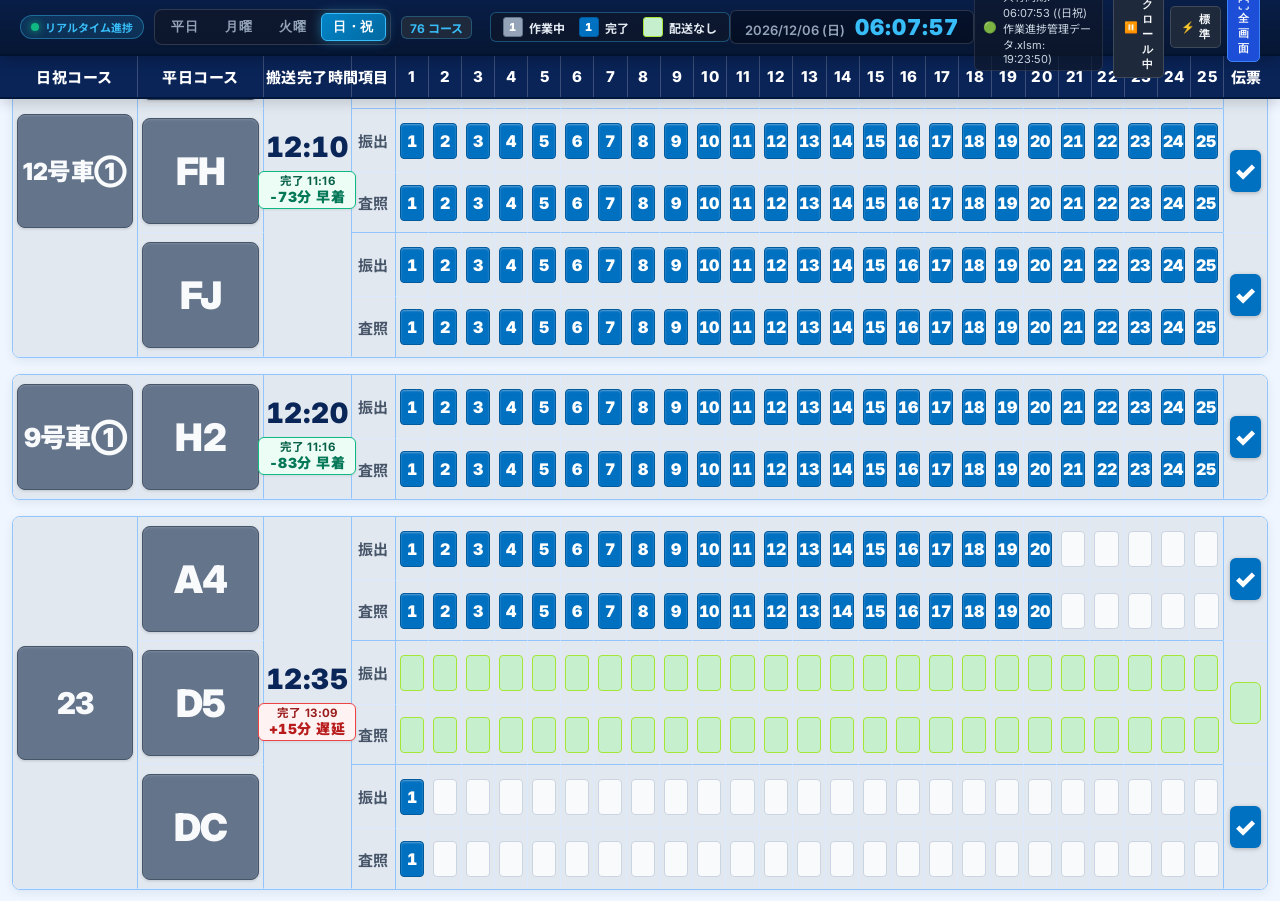
==== commit 9e5cb2b7: "Fix: OneDriveの一時ファイル削除通知ポップアップを完全防止" ====
--- a/作業進捗サイネージ(閲覧用).html
+++ b/作業進捗サイネージ(閲覧用).html
@@ -1051,13 +1051,13 @@
     <div class="header-center">
       <div class="clock-display">
         <span class="clock-date" id="clock-date">2026/09/03 (木)</span>
-        <span class="clock-time" id="clock-time">15:01:13</span>
+        <span class="clock-time" id="clock-time">15:08:03</span>
       </div>
     </div>
     <div class="header-right">
       <div class="status-pill" id="sync-status-pill">
         <span class="status-icon" id="sync-status-icon">🟢</span>
-        <span class="status-text" id="sync-status-text">同期: 15:01:13 ((平日)作業進捗管理データ.xlsm: 14:01:30)</span>
+        <span class="status-text" id="sync-status-text">同期: 15:08:03 ((平日)作業進捗管理データ.xlsm: 15:05:23)</span>
       </div>
       <div class="controls-group">
         <button class="btn-ctrl" id="btn-toggle-scroll" title="スクロール一時停止/再開 (Space)"><span id="scroll-icon">⏸️</span><span id="scroll-btn-text">スクロール中</span></button>
@@ -1213,7 +1213,7 @@
                 </td>
                 
                 <td class="cell-line-furidashi">振出</td>
-                <td><div class="cell-tile-container"><div class="progress-tile tile-grey-active">1</div></div></td><td><div class="cell-tile-container"><div class="progress-tile tile-grey-active">2</div></div></td><td><div class="cell-tile-container"><div class="progress-tile tile-grey-active">3</div></div></td><td><div class="cell-tile-container"><div class="progress-tile tile-unstarted"></div></div></td><td><div class="cell-tile-container"><div class="progress-tile tile-unstarted"></div></div></td><td><div class="cell-tile-container"><div class="progress-tile tile-unstarted"></div></div></td><td><div class="cell-tile-container"><div class="progress-tile tile-unstarted"></div></div></td><td><div class="cell-tile-container"><div class="progress-tile tile-unstarted"></div></div></td><td><div class="cell-tile-container"><div class="progress-tile tile-unstarted"></div></div></td><td><div class="cell-tile-container"><div class="progress-tile tile-unstarted"></div></div></td><td><div class="cell-tile-container"><div class="progress-tile tile-unstarted"></div></div></td><td><div class="cell-tile-container"><div class="progress-tile tile-unstarted"></div></div></td><td><div class="cell-tile-container"><div class="progress-tile tile-unstarted"></div></div></td><td><div class="cell-tile-container"><div class="progress-tile tile-unstarted"></div></div></td><td><div class="cell-tile-container"><div class="progress-tile tile-unstarted"></div></div></td><td><div class="cell-tile-container"><div class="progress-tile tile-unstarted"></div></div></td><td><div class="cell-tile-container"><div class="progress-tile tile-unstarted"></div></div></td><td><div class="cell-tile-container"><div class="progress-tile tile-unstarted"></div></div></td><td><div class="cell-tile-container"><div class="progress-tile tile-unstarted"></div></div></td><td><div class="cell-tile-container"><div class="progress-tile tile-unstarted"></div></div></td><td><div class="cell-tile-container"><div class="progress-tile tile-unstarted"></div></div></td><td><div class="cell-tile-container"><div class="progress-tile tile-unstarted"></div></div></td><td><div class="cell-tile-container"><div class="progress-tile tile-unstarted"></div></div></td><td><div class="cell-tile-container"><div class="progress-tile tile-unstarted"></div></div></td><td><div class="cell-tile-container"><div class="progress-tile tile-unstarted"></div></div></td>
+                <td><div class="cell-tile-container"><div class="progress-tile tile-blue-done">1</div></div></td><td><div class="cell-tile-container"><div class="progress-tile tile-blue-done">2</div></div></td><td><div class="cell-tile-container"><div class="progress-tile tile-blue-done">3</div></div></td><td><div class="cell-tile-container"><div class="progress-tile tile-unstarted"></div></div></td><td><div class="cell-tile-container"><div class="progress-tile tile-unstarted"></div></div></td><td><div class="cell-tile-container"><div class="progress-tile tile-unstarted"></div></div></td><td><div class="cell-tile-container"><div class="progress-tile tile-unstarted"></div></div></td><td><div class="cell-tile-container"><div class="progress-tile tile-unstarted"></div></div></td><td><div class="cell-tile-container"><div class="progress-tile tile-unstarted"></div></div></td><td><div class="cell-tile-container"><div class="progress-tile tile-unstarted"></div></div></td><td><div class="cell-tile-container"><div class="progress-tile tile-unstarted"></div></div></td><td><div class="cell-tile-container"><div class="progress-tile tile-unstarted"></div></div></td><td><div class="cell-tile-container"><div class="progress-tile tile-unstarted"></div></div></td><td><div class="cell-tile-container"><div class="progress-tile tile-unstarted"></div></div></td><td><div class="cell-tile-container"><div class="progress-tile tile-unstarted"></div></div></td><td><div class="cell-tile-container"><div class="progress-tile tile-unstarted"></div></div></td><td><div class="cell-tile-container"><div class="progress-tile tile-unstarted"></div></div></td><td><div class="cell-tile-container"><div class="progress-tile tile-unstarted"></div></div></td><td><div class="cell-tile-container"><div class="progress-tile tile-unstarted"></div></div></td><td><div class="cell-tile-container"><div class="progress-tile tile-unstarted"></div></div></td><td><div class="cell-tile-container"><div class="progress-tile tile-unstarted"></div></div></td><td><div class="cell-tile-container"><div class="progress-tile tile-unstarted"></div></div></td><td><div class="cell-tile-container"><div class="progress-tile tile-unstarted"></div></div></td><td><div class="cell-tile-container"><div class="progress-tile tile-unstarted"></div></div></td><td><div class="cell-tile-container"><div class="progress-tile tile-unstarted"></div></div></td>
                 <td class="cell-slip" rowspan="2">
                     <div class="slip-cell-container"><div class="slip-checkbox slip-pending-empty"></div></div>
                 </td>
@@ -2741,7 +2741,7 @@
   </div>
 
   <script>
-window.__ALL_SIGNAGE_DATA__ = {"timestamp": "2026/09/03 15:01:13", "config": {"excel_path": "C:\\Users\\85371-housen-k5\\OneDrive - トヨタモビリティパーツ株式会社\\新体制移行の情報共有 - 平日(水～土)（本番用・使用不可）\\(平日)作業進捗管理データ.xlsm", "excel_paths": {"平日": "C:\\Users\\85371-housen-k5\\OneDrive - トヨタモビリティパーツ株式会社\\新体制移行の情報共有 - 平日(水～土)（本番用・使用不可）\\(平日)作業進捗管理データ.xlsm", "月曜": "C:\\Users\\85371-housen-k5\\OneDrive - トヨタモビリティパーツ株式会社\\Shortcuts\\新体制移行の情報共有 - 月曜（本番用・使用不可）\\(月)作業進捗管理データ.xlsm", "火曜": "C:\\Users\\85371-housen-k5\\OneDrive - トヨタモビリティパーツ株式会社\\Shortcuts\\新体制移行の情報共有 - 火曜（本番用・使用不可）\\(火)作業進捗管理データ.xlsm", "日・祝": "C:\\Users\\85371-housen-k5\\OneDrive - トヨタモビリティパーツ株式会社\\Shortcuts\\新体制移行の情報共有 - 日祝（本番用・使用不可）\\(日祝)作業進捗管理データ.xlsm"}, "poll_interval_sec": 15, "font_size_scale": 1, "auto_scroll_speed": 40, "scroll_speed_px_per_sec": 40, "bottom_pause_sec": 4, "top_pause_sec": 2, "theme": "dark", "export_dir": "X:\\全社共有\\371神奈川\\全社ﾌｫﾙﾀﾞ\\物流本部フォルダ\\00_共有スペース\\庫内ステータス管理\\作業進捗状況システム"}, "days": {"平日": {"success": true, "day": "平日", "title": "平日", "excel_file": "(平日)作業進捗管理データ.xlsm", "count": 70, "last_modified": "2026/09/03 14:01:30", "courses": [{"id": "course_2", "row_index": 3, "vehicle": "2号車", "course": "03", "time": "12:00", "is_completed": true, "is_no_delivery": true, "group_completed_time": "09:47", "group_diff_minutes": -132, "furidashi": {"label": "振出", "items": [{"num": 1, "status": 0}, {"num": 2, "status": 0}, {"num": 3, "status": 0}, {"num": 4, "status": 0}, {"num": 5, "status": 0}, {"num": 6, "status": 0}, {"num": 7, "status": 0}, {"num": 8, "status": 0}, {"num": 9, "status": 0}, {"num": 10, "status": 0}, {"num": 11, "status": 0}, {"num": 12, "status": 0}, {"num": 13, "status": 0}, {"num": 14, "status": 0}, {"num": 15, "status": 0}, {"num": 16, "status": 0}, {"num": 17, "status": 0}, {"num": 18, "status": 0}, {"num": 19, "status": 0}, {"num": 20, "status": 0}, {"num": 21, "status": 0}, {"num": 22, "status": 0}, {"num": 23, "status": 0}, {"num": 24, "status": 0}, {"num": 25, "status": 0}]}, "sagyo": {"label": "査照", "items": [{"num": 1, "status": 99}, {"num": 2, "status": 0}, {"num": 3, "status": 0}, {"num": 4, "status": 0}, {"num": 5, "status": 0}, {"num": 6, "status": 0}, {"num": 7, "status": 0}, {"num": 8, "status": 0}, {"num": 9, "status": 0}, {"num": 10, "status": 0}, {"num": 11, "status": 0}, {"num": 12, "status": 0}, {"num": 13, "status": 0}, {"num": 14, "status": 0}, {"num": 15, "status": 0}, {"num": 16, "status": 0}, {"num": 17, "status": 0}, {"num": 18, "status": 0}, {"num": 19, "status": 0}, {"num": 20, "status": 0}, {"num": 21, "status": 0}, {"num": 22, "status": 0}, {"num": 23, "status": 0}, {"num": 24, "status": 0}, {"num": 25, "status": 0}]}, "slip": {"label": "伝票", "is_done": true}}, {"id": "course_3", "row_index": 5, "vehicle": "2号車", "course": "HF", "time": "", "is_completed": true, "is_no_delivery": false, "group_completed_time": "09:47", "group_diff_minutes": -132, "furidashi": {"label": "振出", "items": [{"num": 1, "status": 99}, {"num": 2, "status": 0}, {"num": 3, "status": 0}, {"num": 4, "status": 0}, {"num": 5, "status": 0}, {"num": 6, "status": 0}, {"num": 7, "status": 0}, {"num": 8, "status": 0}, {"num": 9, "status": 0}, {"num": 10, "status": 0}, {"num": 11, "status": 0}, {"num": 12, "status": 0}, {"num": 13, "status": 0}, {"num": 14, "status": 0}, {"num": 15, "status": 0}, {"num": 16, "status": 0}, {"num": 17, "status": 0}, {"num": 18, "status": 0}, {"num": 19, "status": 0}, {"num": 20, "status": 0}, {"num": 21, "status": 0}, {"num": 22, "status": 0}, {"num": 23, "status": 0}, {"num": 24, "status": 0}, {"num": 25, "status": 0}]}, "sagyo": {"label": "査照", "items": [{"num": 1, "status": 99}, {"num": 2, "status": 0}, {"num": 3, "status": 0}, {"num": 4, "status": 0}, {"num": 5, "status": 0}, {"num": 6, "status": 0}, {"num": 7, "status": 0}, {"num": 8, "status": 0}, {"num": 9, "status": 0}, {"num": 10, "status": 0}, {"num": 11, "status": 0}, {"num": 12, "status": 0}, {"num": 13, "status": 0}, {"num": 14, "status": 0}, {"num": 15, "status": 0}, {"num": 16, "status": 0}, {"num": 17, "status": 0}, {"num": 18, "status": 0}, {"num": 19, "status": 0}, {"num": 20, "status": 0}, {"num": 21, "status": 0}, {"num": 22, "status": 0}, {"num": 23, "status": 0}, {"num": 24, "status": 0}, {"num": 25, "status": 0}]}, "slip": {"label": "伝票", "is_done": true}}, {"id": "course_4", "row_index": 7, "vehicle": "2号車", "course": "HG", "time": "", "is_completed": true, "is_no_delivery": false, "group_completed_time": "09:47", "group_diff_minutes": -132, "furidashi": {"label": "振出", "items": [{"num": 1, "status": 99}, {"num": 2, "status": 0}, {"num": 3, "status": 0}, {"num": 4, "status": 0}, {"num": 5, "status": 0}, {"num": 6, "status": 0}, {"num": 7, "status": 0}, {"num": 8, "status": 0}, {"num": 9, "status": 0}, {"num": 10, "status": 0}, {"num": 11, "status": 0}, {"num": 12, "status": 0}, {"num": 13, "status": 0}, {"num": 14, "status": 0}, {"num": 15, "status": 0}, {"num": 16, "status": 0}, {"num": 17, "status": 0}, {"num": 18, "status": 0}, {"num": 19, "status": 0}, {"num": 20, "status": 0}, {"num": 21, "status": 0}, {"num": 22, "status": 0}, {"num": 23, "status": 0}, {"num": 24, "status": 0}, {"num": 25, "status": 0}]}, "sagyo": {"label": "査照", "items": [{"num": 1, "status": 99}, {"num": 2, "status": 0}, {"num": 3, "status": 0}, {"num": 4, "status": 0}, {"num": 5, "status": 0}, {"num": 6, "status": 0}, {"num": 7, "status": 0}, {"num": 8, "status": 0}, {"num": 9, "status": 0}, {"num": 10, "status": 0}, {"num": 11, "status": 0}, {"num": 12, "status": 0}, {"num": 13, "status": 0}, {"num": 14, "status": 0}, {"num": 15, "status": 0}, {"num": 16, "status": 0}, {"num": 17, "status": 0}, {"num": 18, "status": 0}, {"num": 19, "status": 0}, {"num": 20, "status": 0}, {"num": 21, "status": 0}, {"num": 22, "status": 0}, {"num": 23, "status": 0}, {"num": 24, "status": 0}, {"num": 25, "status": 0}]}, "slip": {"label": "伝票", "is_done": true}}, {"id": "course_5", "row_index": 9, "vehicle": "2号車", "course": "HH", "time": "", "is_completed": true, "is_no_delivery": false, "group_completed_time": "09:47", "group_diff_minutes": -132, "furidashi": {"label": "振出", "items": [{"num": 1, "status": 99}, {"num": 2, "status": 99}, {"num": 3, "status": 0}, {"num": 4, "status": 0}, {"num": 5, "status": 0}, {"num": 6, "status": 0}, {"num": 7, "status": 0}, {"num": 8, "status": 0}, {"num": 9, "status": 0}, {"num": 10, "status": 0}, {"num": 11, "status": 0}, {"num": 12, "status": 0}, {"num": 13, "status": 0}, {"num": 14, "status": 0}, {"num": 15, "status": 0}, {"num": 16, "status": 0}, {"num": 17, "status": 0}, {"num": 18, "status": 0}, {"num": 19, "status": 0}, {"num": 20, "status": 0}, {"num": 21, "status": 0}, {"num": 22, "status": 0}, {"num": 23, "status": 0}, {"num": 24, "status": 0}, {"num": 25, "status": 0}]}, "sagyo": {"label": "査照", "items": [{"num": 1, "status": 99}, {"num": 2, "status": 99}, {"num": 3, "status": 0}, {"num": 4, "status": 0}, {"num": 5, "status": 0}, {"num": 6, "status": 0}, {"num": 7, "status": 0}, {"num": 8, "status": 0}, {"num": 9, "status": 0}, {"num": 10, "status": 0}, {"num": 11, "status": 0}, {"num": 12, "status": 0}, {"num": 13, "status": 0}, {"num": 14, "status": 0}, {"num": 15, "status": 0}, {"num": 16, "status": 0}, {"num": 17, "status": 0}, {"num": 18, "status": 0}, {"num": 19, "status": 0}, {"num": 20, "status": 0}, {"num": 21, "status": 0}, {"num": 22, "status": 0}, {"num": 23, "status": 0}, {"num": 24, "status": 0}, {"num": 25, "status": 0}]}, "slip": {"label": "伝票", "is_done": true}}, {"id": "course_6", "row_index": 11, "vehicle": "7号車", "course": "HD", "time": "12:10", "is_completed": false, "is_no_delivery": false, "group_completed_time": "", "group_diff_minutes": null, "furidashi": {"label": "振出", "items": [{"num": 1, "status": 1}, {"num": 2, "status": 1}, {"num": 3, "status": 1}, {"num": 4, "status": 1}, {"num": 5, "status": 1}, {"num": 6, "status": 1}, {"num": 7, "status": 0}, {"num": 8, "status": 0}, {"num": 9, "status": 0}, {"num": 10, "status": 0}, {"num": 11, "status": 0}, {"num": 12, "status": 0}, {"num": 13, "status": 0}, {"num": 14, "status": 0}, {"num": 15, "status": 0}, {"num": 16, "status": 0}, {"num": 17, "status": 0}, {"num": 18, "status": 0}, {"num": 19, "status": 0}, {"num": 20, "status": 0}, {"num": 21, "status": 0}, {"num": 22, "status": 0}, {"num": 23, "status": 0}, {"num": 24, "status": 0}, {"num": 25, "status": 0}]}, "sagyo": {"label": "査照", "items": [{"num": 1, "status": 99}, {"num": 2, "status": 99}, {"num": 3, "status": 0}, {"num": 4, "status": 0}, {"num": 5, "status": 0}, {"num": 6, "status": 0}, {"num": 7, "status": 0}, {"num": 8, "status": 0}, {"num": 9, "status": 0}, {"num": 10, "status": 0}, {"num": 11, "status": 0}, {"num": 12, "status": 0}, {"num": 13, "status": 0}, {"num": 14, "status": 0}, {"num": 15, "status": 0}, {"num": 16, "status": 0}, {"num": 17, "status": 0}, {"num": 18, "status": 0}, {"num": 19, "status": 0}, {"num": 20, "status": 0}, {"num": 21, "status": 0}, {"num": 22, "status": 0}, {"num": 23, "status": 0}, {"num": 24, "status": 0}, {"num": 25, "status": 0}]}, "slip": {"label": "伝票", "is_done": true}}, {"id": "course_7", "row_index": 13, "vehicle": "A4", "course": "-", "time": "12:10", "is_completed": false, "is_no_delivery": false, "group_completed_time": "", "group_diff_minutes": null, "furidashi": {"label": "振出", "items": [{"num": 1, "status": 1}, {"num": 2, "status": 1}, {"num": 3, "status": 1}, {"num": 4, "status": 0}, {"num": 5, "status": 0}, {"num": 6, "status": 0}, {"num": 7, "status": 0}, {"num": 8, "status": 0}, {"num": 9, "status": 0}, {"num": 10, "status": 0}, {"num": 11, "status": 0}, {"num": 12, "status": 0}, {"num": 13, "status": 0}, {"num": 14, "status": 0}, {"num": 15, "status": 0}, {"num": 16, "status": 0}, {"num": 17, "status": 0}, {"num": 18, "status": 0}, {"num": 19, "status": 0}, {"num": 20, "status": 0}, {"num": 21, "status": 0}, {"num": 22, "status": 0}, {"num": 23, "status": 0}, {"num": 24, "status": 0}, {"num": 25, "status": 0}]}, "sagyo": {"label": "査照", "items": [{"num": 1, "status": 99}, {"num": 2, "status": 0}, {"num": 3, "status": 0}, {"num": 4, "status": 0}, {"num": 5, "status": 0}, {"num": 6, "status": 0}, {"num": 7, "status": 0}, {"num": 8, "status": 0}, {"num": 9, "status": 0}, {"num": 10, "status": 0}, {"num": 11, "status": 0}, {"num": 12, "status": 0}, {"num": 13, "status": 0}, {"num": 14, "status": 0}, {"num": 15, "status": 0}, {"num": 16, "status": 0}, {"num": 17, "status": 0}, {"num": 18, "status": 0}, {"num": 19, "status": 0}, {"num": 20, "status": 0}, {"num": 21, "status": 0}, {"num": 22, "status": 0}, {"num": 23, "status": 0}, {"num": 24, "status": 0}, {"num": 25, "status": 0}]}, "slip": {"label": "伝票", "is_done": false}}, {"id": "course_8", "row_index": 15, "vehicle": "C1", "course": "-", "time": "12:10", "is_completed": true, "is_no_delivery": true, "group_completed_time": "08:31", "group_diff_minutes": -218, "furidashi": {"label": "振出", "items": [{"num": 1, "status": 0}, {"num": 2, "status": 0}, {"num": 3, "status": 0}, {"num": 4, "status": 0}, {"num": 5, "status": 0}, {"num": 6, "status": 0}, {"num": 7, "status": 0}, {"num": 8, "status": 0}, {"num": 9, "status": 0}, {"num": 10, "status": 0}, {"num": 11, "status": 0}, {"num": 12, "status": 0}, {"num": 13, "status": 0}, {"num": 14, "status": 0}, {"num": 15, "status": 0}, {"num": 16, "status": 0}, {"num": 17, "status": 0}, {"num": 18, "status": 0}, {"num": 19, "status": 0}, {"num": 20, "status": 0}, {"num": 21, "status": 0}, {"num": 22, "status": 0}, {"num": 23, "status": 0}, {"num": 24, "status": 0}, {"num": 25, "status": 0}]}, "sagyo": {"label": "査照", "items": [{"num": 1, "status": 0}, {"num": 2, "status": 0}, {"num": 3, "status": 0}, {"num": 4, "status": 0}, {"num": 5, "status": 0}, {"num": 6, "status": 0}, {"num": 7, "status": 0}, {"num": 8, "status": 0}, {"num": 9, "status": 0}, {"num": 10, "status": 0}, {"num": 11, "status": 0}, {"num": 12, "status": 0}, {"num": 13, "status": 0}, {"num": 14, "status": 0}, {"num": 15, "status": 0}, {"num": 16, "status": 0}, {"num": 17, "status": 0}, {"num": 18, "status": 0}, {"num": 19, "status": 0}, {"num": 20, "status": 0}, {"num": 21, "status": 0}, {"num": 22, "status": 0}, {"num": 23, "status": 0}, {"num": 24, "status": 0}, {"num": 25, "status": 0}]}, "slip": {"label": "伝票", "is_done": false}}, {"id": "course_9", "row_index": 17, "vehicle": "F9", "course": "-", "time": "12:10", "is_completed": false, "is_no_delivery": false, "group_completed_time": "", "group_diff_minutes": null, "furidashi": {"label": "振出", "items": [{"num": 1, "status": 0}, {"num": 2, "status": 0}, {"num": 3, "status": 0}, {"num": 4, "status": 0}, {"num": 5, "status": 0}, {"num": 6, "status": 0}, {"num": 7, "status": 0}, {"num": 8, "status": 0}, {"num": 9, "status": 0}, {"num": 10, "status": 0}, {"num": 11, "status": 0}, {"num": 12, "status": 0}, {"num": 13, "status": 0}, {"num": 14, "status": 0}, {"num": 15, "status": 0}, {"num": 16, "status": 0}, {"num": 17, "status": 0}, {"num": 18, "status": 0}, {"num": 19, "status": 0}, {"num": 20, "status": 0}, {"num": 21, "status": 0}, {"num": 22, "status": 0}, {"num": 23, "status": 0}, {"num": 24, "status": 0}, {"num": 25, "status": 0}]}, "sagyo": {"label": "査照", "items": [{"num": 1, "status": 0}, {"num": 2, "status": 0}, {"num": 3, "status": 0}, {"num": 4, "status": 0}, {"num": 5, "status": 0}, {"num": 6, "status": 0}, {"num": 7, "status": 0}, {"num": 8, "status": 0}, {"num": 9, "status": 0}, {"num": 10, "status": 0}, {"num": 11, "status": 0}, {"num": 12, "status": 0}, {"num": 13, "status": 0}, {"num": 14, "status": 0}, {"num": 15, "status": 0}, {"num": 16, "status": 0}, {"num": 17, "status": 0}, {"num": 18, "status": 0}, {"num": 19, "status": 0}, {"num": 20, "status": 0}, {"num": 21, "status": 0}, {"num": 22, "status": 0}, {"num": 23, "status": 0}, {"num": 24, "status": 0}, {"num": 25, "status": 0}]}, "slip": {"label": "伝票", "is_done": false}}, {"id": "course_10", "row_index": 19, "vehicle": "12号車①", "course": "DF", "time": "12:10", "is_completed": false, "is_no_delivery": false, "group_completed_time": "", "group_diff_minutes": null, "furidashi": {"label": "振出", "items": [{"num": 1, "status": 0}, {"num": 2, "status": 0}, {"num": 3, "status": 0}, {"num": 4, "status": 0}, {"num": 5, "status": 0}, {"num": 6, "status": 0}, {"num": 7, "status": 0}, {"num": 8, "status": 0}, {"num": 9, "status": 0}, {"num": 10, "status": 0}, {"num": 11, "status": 0}, {"num": 12, "status": 0}, {"num": 13, "status": 0}, {"num": 14, "status": 0}, {"num": 15, "status": 0}, {"num": 16, "status": 0}, {"num": 17, "status": 0}, {"num": 18, "status": 0}, {"num": 19, "status": 0}, {"num": 20, "status": 0}, {"num": 21, "status": 0}, {"num": 22, "status": 0}, {"num": 23, "status": 0}, {"num": 24, "status": 0}, {"num": 25, "status": 0}]}, "sagyo": {"label": "査照", "items": [{"num": 1, "status": 0}, {"num": 2, "status": 0}, {"num": 3, "status": 0}, {"num": 4, "status": 0}, {"num": 5, "status": 0}, {"num": 6, "status": 0}, {"num": 7, "status": 0}, {"num": 8, "status": 0}, {"num": 9, "status": 0}, {"num": 10, "status": 0}, {"num": 11, "status": 0}, {"num": 12, "status": 0}, {"num": 13, "status": 0}, {"num": 14, "status": 0}, {"num": 15, "status": 0}, {"num": 16, "status": 0}, {"num": 17, "status": 0}, {"num": 18, "status": 0}, {"num": 19, "status": 0}, {"num": 20, "status": 0}, {"num": 21, "status": 0}, {"num": 22, "status": 0}, {"num": 23, "status": 0}, {"num": 24, "status": 0}, {"num": 25, "status": 0}]}, "slip": {"label": "伝票", "is_done": true}}, {"id": "course_11", "row_index": 21, "vehicle": "12号車①", "course": "DG", "time": "", "is_completed": false, "is_no_delivery": false, "group_completed_time": "", "group_diff_minutes": null, "furidashi": {"label": "振出", "items": [{"num": 1, "status": 0}, {"num": 2, "status": 0}, {"num": 3, "status": 0}, {"num": 4, "status": 0}, {"num": 5, "status": 0}, {"num": 6, "status": 0}, {"num": 7, "status": 0}, {"num": 8, "status": 0}, {"num": 9, "status": 0}, {"num": 10, "status": 0}, {"num": 11, "status": 0}, {"num": 12, "status": 0}, {"num": 13, "status": 0}, {"num": 14, "status": 0}, {"num": 15, "status": 0}, {"num": 16, "status": 0}, {"num": 17, "status": 0}, {"num": 18, "status": 0}, {"num": 19, "status": 0}, {"num": 20, "status": 0}, {"num": 21, "status": 0}, {"num": 22, "status": 0}, {"num": 23, "status": 0}, {"num": 24, "status": 0}, {"num": 25, "status": 0}]}, "sagyo": {"label": "査照", "items": [{"num": 1, "status": 0}, {"num": 2, "status": 0}, {"num": 3, "status": 0}, {"num": 4, "status": 0}, {"num": 5, "status": 0}, {"num": 6, "status": 0}, {"num": 7, "status": 0}, {"num": 8, "status": 0}, {"num": 9, "status": 0}, {"num": 10, "status": 0}, {"num": 11, "status": 0}, {"num": 12, "status": 0}, {"num": 13, "status": 0}, {"num": 14, "status": 0}, {"num": 15, "status": 0}, {"num": 16, "status": 0}, {"num": 17, "status": 0}, {"num": 18, "status": 0}, {"num": 19, "status": 0}, {"num": 20, "status": 0}, {"num": 21, "status": 0}, {"num": 22, "status": 0}, {"num": 23, "status": 0}, {"num": 24, "status": 0}, {"num": 25, "status": 0}]}, "slip": {"label": "伝票", "is_done": true}}, {"id": "course_12", "row_index": 23, "vehicle": "12号車①", "course": "DH", "time": "", "is_completed": false, "is_no_delivery": false, "group_completed_time": "", "group_diff_minutes": null, "furidashi": {"label": "振出", "items": [{"num": 1, "status": 0}, {"num": 2, "status": 0}, {"num": 3, "status": 0}, {"num": 4, "status": 0}, {"num": 5, "status": 0}, {"num": 6, "status": 0}, {"num": 7, "status": 0}, {"num": 8, "status": 0}, {"num": 9, "status": 0}, {"num": 10, "status": 0}, {"num": 11, "status": 0}, {"num": 12, "status": 0}, {"num": 13, "status": 0}, {"num": 14, "status": 0}, {"num": 15, "status": 0}, {"num": 16, "status": 0}, {"num": 17, "status": 0}, {"num": 18, "status": 0}, {"num": 19, "status": 0}, {"num": 20, "status": 0}, {"num": 21, "status": 0}, {"num": 22, "status": 0}, {"num": 23, "status": 0}, {"num": 24, "status": 0}, {"num": 25, "status": 0}]}, "sagyo": {"label": "査照", "items": [{"num": 1, "status": 0}, {"num": 2, "status": 0}, {"num": 3, "status": 0}, {"num": 4, "status": 0}, {"num": 5, "status": 0}, {"num": 6, "status": 0}, {"num": 7, "status": 0}, {"num": 8, "status": 0}, {"num": 9, "status": 0}, {"num": 10, "status": 0}, {"num": 11, "status": 0}, {"num": 12, "status": 0}, {"num": 13, "status": 0}, {"num": 14, "status": 0}, {"num": 15, "status": 0}, {"num": 16, "status": 0}, {"num": 17, "status": 0}, {"num": 18, "status": 0}, {"num": 19, "status": 0}, {"num": 20, "status": 0}, {"num": 21, "status": 0}, {"num": 22, "status": 0}, {"num": 23, "status": 0}, {"num": 24, "status": 0}, {"num": 25, "status": 0}]}, "slip": {"label": "伝票", "is_done": true}}, {"id": "course_13", "row_index": 25, "vehicle": "1号車", "course": "07", "time": "12:15", "is_completed": false, "is_no_delivery": false, "group_completed_time": "", "group_diff_minutes": null, "furidashi": {"label": "振出", "items": [{"num": 1, "status": 1}, {"num": 2, "status": 1}, {"num": 3, "status": 1}, {"num": 4, "status": 1}, {"num": 5, "status": 1}, {"num": 6, "status": 0}, {"num": 7, "status": 0}, {"num": 8, "status": 0}, {"num": 9, "status": 0}, {"num": 10, "status": 0}, {"num": 11, "status": 0}, {"num": 12, "status": 0}, {"num": 13, "status": 0}, {"num": 14, "status": 0}, {"num": 15, "status": 0}, {"num": 16, "status": 0}, {"num": 17, "status": 0}, {"num": 18, "status": 0}, {"num": 19, "status": 0}, {"num": 20, "status": 0}, {"num": 21, "status": 0}, {"num": 22, "status": 0}, {"num": 23, "status": 0}, {"num": 24, "status": 0}, {"num": 25, "status": 0}]}, "sagyo": {"label": "査照", "items": [{"num": 1, "status": 0}, {"num": 2, "status": 0}, {"num": 3, "status": 0}, {"num": 4, "status": 0}, {"num": 5, "status": 0}, {"num": 6, "status": 0}, {"num": 7, "status": 0}, {"num": 8, "status": 0}, {"num": 9, "status": 0}, {"num": 10, "status": 0}, {"num": 11, "status": 0}, {"num": 12, "status": 0}, {"num": 13, "status": 0}, {"num": 14, "status": 0}, {"num": 15, "status": 0}, {"num": 16, "status": 0}, {"num": 17, "status": 0}, {"num": 18, "status": 0}, {"num": 19, "status": 0}, {"num": 20, "status": 0}, {"num": 21, "status": 0}, {"num": 22, "status": 0}, {"num": 23, "status": 0}, {"num": 24, "status": 0}, {"num": 25, "status": 0}]}, "slip": {"label": "伝票", "is_done": true}}, {"id": "course_14", "row_index": 27, "vehicle": "1号車", "course": "09", "time": "", "is_completed": true, "is_no_delivery": false, "group_completed_time": "", "group_diff_minutes": null, "furidashi": {"label": "振出", "items": [{"num": 1, "status": 99}, {"num": 2, "status": 99}, {"num": 3, "status": 99}, {"num": 4, "status": 0}, {"num": 5, "status": 0}, {"num": 6, "status": 0}, {"num": 7, "status": 0}, {"num": 8, "status": 0}, {"num": 9, "status": 0}, {"num": 10, "status": 0}, {"num": 11, "status": 0}, {"num": 12, "status": 0}, {"num": 13, "status": 0}, {"num": 14, "status": 0}, {"num": 15, "status": 0}, {"num": 16, "status": 0}, {"num": 17, "status": 0}, {"num": 18, "status": 0}, {"num": 19, "status": 0}, {"num": 20, "status": 0}, {"num": 21, "status": 0}, {"num": 22, "status": 0}, {"num": 23, "status": 0}, {"num": 24, "status": 0}, {"num": 25, "status": 0}]}, "sagyo": {"label": "査照", "items": [{"num": 1, "status": 99}, {"num": 2, "status": 99}, {"num": 3, "status": 99}, {"num": 4, "status": 0}, {"num": 5, "status": 0}, {"num": 6, "status": 0}, {"num": 7, "status": 0}, {"num": 8, "status": 0}, {"num": 9, "status": 0}, {"num": 10, "status": 0}, {"num": 11, "status": 0}, {"num": 12, "status": 0}, {"num": 13, "status": 0}, {"num": 14, "status": 0}, {"num": 15, "status": 0}, {"num": 16, "status": 0}, {"num": 17, "status": 0}, {"num": 18, "status": 0}, {"num": 19, "status": 0}, {"num": 20, "status": 0}, {"num": 21, "status": 0}, {"num": 22, "status": 0}, {"num": 23, "status": 0}, {"num": 24, "status": 0}, {"num": 25, "status": 0}]}, "slip": {"label": "伝票", "is_done": true}}, {"id": "course_15", "row_index": 29, "vehicle": "3号車", "course": "04", "time": "12:25", "is_completed": false, "is_no_delivery": false, "group_completed_time": "", "group_diff_minutes": null, "furidashi": {"label": "振出", "items": [{"num": 1, "status": 0}, {"num": 2, "status": 0}, {"num": 3, "status": 0}, {"num": 4, "status": 0}, {"num": 5, "status": 0}, {"num": 6, "status": 0}, {"num": 7, "status": 0}, {"num": 8, "status": 0}, {"num": 9, "status": 0}, {"num": 10, "status": 0}, {"num": 11, "status": 0}, {"num": 12, "status": 0}, {"num": 13, "status": 0}, {"num": 14, "status": 0}, {"num": 15, "status": 0}, {"num": 16, "status": 0}, {"num": 17, "status": 0}, {"num": 18, "status": 0}, {"num": 19, "status": 0}, {"num": 20, "status": 0}, {"num": 21, "status": 0}, {"num": 22, "status": 0}, {"num": 23, "status": 0}, {"num": 24, "status": 0}, {"num": 25, "status": 0}]}, "sagyo": {"label": "査照", "items": [{"num": 1, "status": 0}, {"num": 2, "status": 0}, {"num": 3, "status": 0}, {"num": 4, "status": 0}, {"num": 5, "status": 0}, {"num": 6, "status": 0}, {"num": 7, "status": 0}, {"num": 8, "status": 0}, {"num": 9, "status": 0}, {"num": 10, "status": 0}, {"num": 11, "status": 0}, {"num": 12, "status": 0}, {"num": 13, "status": 0}, {"num": 14, "status": 0}, {"num": 15, "status": 0}, {"num": 16, "status": 0}, {"num": 17, "status": 0}, {"num": 18, "status": 0}, {"num": 19, "status": 0}, {"num": 20, "status": 0}, {"num": 21, "status": 0}, {"num": 22, "status": 0}, {"num": 23, "status": 0}, {"num": 24, "status": 0}, {"num": 25, "status": 0}]}, "slip": {"label": "伝票", "is_done": true}}, {"id": "course_16", "row_index": 31, "vehicle": "3号車", "course": "08", "time": "", "is_completed": false, "is_no_delivery": false, "group_completed_time": "", "group_diff_minutes": null, "furidashi": {"label": "振出", "items": [{"num": 1, "status": 0}, {"num": 2, "status": 0}, {"num": 3, "status": 0}, {"num": 4, "status": 0}, {"num": 5, "status": 0}, {"num": 6, "status": 0}, {"num": 7, "status": 0}, {"num": 8, "status": 0}, {"num": 9, "status": 0}, {"num": 10, "status": 0}, {"num": 11, "status": 0}, {"num": 12, "status": 0}, {"num": 13, "status": 0}, {"num": 14, "status": 0}, {"num": 15, "status": 0}, {"num": 16, "status": 0}, {"num": 17, "status": 0}, {"num": 18, "status": 0}, {"num": 19, "status": 0}, {"num": 20, "status": 0}, {"num": 21, "status": 0}, {"num": 22, "status": 0}, {"num": 23, "status": 0}, {"num": 24, "status": 0}, {"num": 25, "status": 0}]}, "sagyo": {"label": "査照", "items": [{"num": 1, "status": 0}, {"num": 2, "status": 0}, {"num": 3, "status": 0}, {"num": 4, "status": 0}, {"num": 5, "status": 0}, {"num": 6, "status": 0}, {"num": 7, "status": 0}, {"num": 8, "status": 0}, {"num": 9, "status": 0}, {"num": 10, "status": 0}, {"num": 11, "status": 0}, {"num": 12, "status": 0}, {"num": 13, "status": 0}, {"num": 14, "status": 0}, {"num": 15, "status": 0}, {"num": 16, "status": 0}, {"num": 17, "status": 0}, {"num": 18, "status": 0}, {"num": 19, "status": 0}, {"num": 20, "status": 0}, {"num": 21, "status": 0}, {"num": 22, "status": 0}, {"num": 23, "status": 0}, {"num": 24, "status": 0}, {"num": 25, "status": 0}]}, "slip": {"label": "伝票", "is_done": true}}, {"id": "course_17", "row_index": 33, "vehicle": "3号車", "course": "G4", "time": "", "is_completed": false, "is_no_delivery": false, "group_completed_time": "", "group_diff_minutes": null, "furidashi": {"label": "振出", "items": [{"num": 1, "status": 0}, {"num": 2, "status": 0}, {"num": 3, "status": 0}, {"num": 4, "status": 0}, {"num": 5, "status": 0}, {"num": 6, "status": 0}, {"num": 7, "status": 0}, {"num": 8, "status": 0}, {"num": 9, "status": 0}, {"num": 10, "status": 0}, {"num": 11, "status": 0}, {"num": 12, "status": 0}, {"num": 13, "status": 0}, {"num": 14, "status": 0}, {"num": 15, "status": 0}, {"num": 16, "status": 0}, {"num": 17, "status": 0}, {"num": 18, "status": 0}, {"num": 19, "status": 0}, {"num": 20, "status": 0}, {"num": 21, "status": 0}, {"num": 22, "status": 0}, {"num": 23, "status": 0}, {"num": 24, "status": 0}, {"num": 25, "status": 0}]}, "sagyo": {"label": "査照", "items": [{"num": 1, "status": 0}, {"num": 2, "status": 0}, {"num": 3, "status": 0}, {"num": 4, "status": 0}, {"num": 5, "status": 0}, {"num": 6, "status": 0}, {"num": 7, "status": 0}, {"num": 8, "status": 0}, {"num": 9, "status": 0}, {"num": 10, "status": 0}, {"num": 11, "status": 0}, {"num": 12, "status": 0}, {"num": 13, "status": 0}, {"num": 14, "status": 0}, {"num": 15, "status": 0}, {"num": 16, "status": 0}, {"num": 17, "status": 0}, {"num": 18, "status": 0}, {"num": 19, "status": 0}, {"num": 20, "status": 0}, {"num": 21, "status": 0}, {"num": 22, "status": 0}, {"num": 23, "status": 0}, {"num": 24, "status": 0}, {"num": 25, "status": 0}]}, "slip": {"label": "伝票", "is_done": true}}, {"id": "course_18", "row_index": 35, "vehicle": "5号車", "course": "06", "time": "12:30", "is_completed": false, "is_no_delivery": false, "group_completed_time": "", "group_diff_minutes": null, "furidashi": {"label": "振出", "items": [{"num": 1, "status": 0}, {"num": 2, "status": 0}, {"num": 3, "status": 0}, {"num": 4, "status": 0}, {"num": 5, "status": 0}, {"num": 6, "status": 0}, {"num": 7, "status": 0}, {"num": 8, "status": 0}, {"num": 9, "status": 0}, {"num": 10, "status": 0}, {"num": 11, "status": 0}, {"num": 12, "status": 0}, {"num": 13, "status": 0}, {"num": 14, "status": 0}, {"num": 15, "status": 0}, {"num": 16, "status": 0}, {"num": 17, "status": 0}, {"num": 18, "status": 0}, {"num": 19, "status": 0}, {"num": 20, "status": 0}, {"num": 21, "status": 0}, {"num": 22, "status": 0}, {"num": 23, "status": 0}, {"num": 24, "status": 0}, {"num": 25, "status": 0}]}, "sagyo": {"label": "査照", "items": [{"num": 1, "status": 0}, {"num": 2, "status": 0}, {"num": 3, "status": 0}, {"num": 4, "status": 0}, {"num": 5, "status": 0}, {"num": 6, "status": 0}, {"num": 7, "status": 0}, {"num": 8, "status": 0}, {"num": 9, "status": 0}, {"num": 10, "status": 0}, {"num": 11, "status": 0}, {"num": 12, "status": 0}, {"num": 13, "status": 0}, {"num": 14, "status": 0}, {"num": 15, "status": 0}, {"num": 16, "status": 0}, {"num": 17, "status": 0}, {"num": 18, "status": 0}, {"num": 19, "status": 0}, {"num": 20, "status": 0}, {"num": 21, "status": 0}, {"num": 22, "status": 0}, {"num": 23, "status": 0}, {"num": 24, "status": 0}, {"num": 25, "status": 0}]}, "slip": {"label": "伝票", "is_done": true}}, {"id": "course_19", "row_index": 37, "vehicle": "5号車", "course": "G2", "time": "", "is_completed": false, "is_no_delivery": false, "group_completed_time": "", "group_diff_minutes": null, "furidashi": {"label": "振出", "items": [{"num": 1, "status": 0}, {"num": 2, "status": 0}, {"num": 3, "status": 0}, {"num": 4, "status": 0}, {"num": 5, "status": 0}, {"num": 6, "status": 0}, {"num": 7, "status": 0}, {"num": 8, "status": 0}, {"num": 9, "status": 0}, {"num": 10, "status": 0}, {"num": 11, "status": 0}, {"num": 12, "status": 0}, {"num": 13, "status": 0}, {"num": 14, "status": 0}, {"num": 15, "status": 0}, {"num": 16, "status": 0}, {"num": 17, "status": 0}, {"num": 18, "status": 0}, {"num": 19, "status": 0}, {"num": 20, "status": 0}, {"num": 21, "status": 0}, {"num": 22, "status": 0}, {"num": 23, "status": 0}, {"num": 24, "status": 0}, {"num": 25, "status": 0}]}, "sagyo": {"label": "査照", "items": [{"num": 1, "status": 0}, {"num": 2, "status": 0}, {"num": 3, "status": 0}, {"num": 4, "status": 0}, {"num": 5, "status": 0}, {"num": 6, "status": 0}, {"num": 7, "status": 0}, {"num": 8, "status": 0}, {"num": 9, "status": 0}, {"num": 10, "status": 0}, {"num": 11, "status": 0}, {"num": 12, "status": 0}, {"num": 13, "status": 0}, {"num": 14, "status": 0}, {"num": 15, "status": 0}, {"num": 16, "status": 0}, {"num": 17, "status": 0}, {"num": 18, "status": 0}, {"num": 19, "status": 0}, {"num": 20, "status": 0}, {"num": 21, "status": 0}, {"num": 22, "status": 0}, {"num": 23, "status": 0}, {"num": 24, "status": 0}, {"num": 25, "status": 0}]}, "slip": {"label": "伝票", "is_done": true}}, {"id": "course_20", "row_index": 39, "vehicle": "8号車①", "course": "H2", "time": "12:30", "is_completed": false, "is_no_delivery": false, "group_completed_time": "", "group_diff_minutes": null, "furidashi": {"label": "振出", "items": [{"num": 1, "status": 0}, {"num": 2, "status": 0}, {"num": 3, "status": 0}, {"num": 4, "status": 0}, {"num": 5, "status": 0}, {"num": 6, "status": 0}, {"num": 7, "status": 0}, {"num": 8, "status": 0}, {"num": 9, "status": 0}, {"num": 10, "status": 0}, {"num": 11, "status": 0}, {"num": 12, "status": 0}, {"num": 13, "status": 0}, {"num": 14, "status": 0}, {"num": 15, "status": 0}, {"num": 16, "status": 0}, {"num": 17, "status": 0}, {"num": 18, "status": 0}, {"num": 19, "status": 0}, {"num": 20, "status": 0}, {"num": 21, "status": 0}, {"num": 22, "status": 0}, {"num": 23, "status": 0}, {"num": 24, "status": 0}, {"num": 25, "status": 0}]}, "sagyo": {"label": "査照", "items": [{"num": 1, "status": 0}, {"num": 2, "status": 0}, {"num": 3, "status": 0}, {"num": 4, "status": 0}, {"num": 5, "status": 0}, {"num": 6, "status": 0}, {"num": 7, "status": 0}, {"num": 8, "status": 0}, {"num": 9, "status": 0}, {"num": 10, "status": 0}, {"num": 11, "status": 0}, {"num": 12, "status": 0}, {"num": 13, "status": 0}, {"num": 14, "status": 0}, {"num": 15, "status": 0}, {"num": 16, "status": 0}, {"num": 17, "status": 0}, {"num": 18, "status": 0}, {"num": 19, "status": 0}, {"num": 20, "status": 0}, {"num": 21, "status": 0}, {"num": 22, "status": 0}, {"num": 23, "status": 0}, {"num": 24, "status": 0}, {"num": 25, "status": 0}]}, "slip": {"label": "伝票", "is_done": true}}, {"id": "course_21", "row_index": 41, "vehicle": "A3", "course": "-", "time": "12:25", "is_completed": false, "is_no_delivery": false, "group_completed_time": "", "group_diff_minutes": null, "furidashi": {"label": "振出", "items": [{"num": 1, "status": 0}, {"num": 2, "status": 0}, {"num": 3, "status": 0}, {"num": 4, "status": 0}, {"num": 5, "status": 0}, {"num": 6, "status": 0}, {"num": 7, "status": 0}, {"num": 8, "status": 0}, {"num": 9, "status": 0}, {"num": 10, "status": 0}, {"num": 11, "status": 0}, {"num": 12, "status": 0}, {"num": 13, "status": 0}, {"num": 14, "status": 0}, {"num": 15, "status": 0}, {"num": 16, "status": 0}, {"num": 17, "status": 0}, {"num": 18, "status": 0}, {"num": 19, "status": 0}, {"num": 20, "status": 0}, {"num": 21, "status": 0}, {"num": 22, "status": 0}, {"num": 23, "status": 0}, {"num": 24, "status": 0}, {"num": 25, "status": 0}]}, "sagyo": {"label": "査照", "items": [{"num": 1, "status": 0}, {"num": 2, "status": 0}, {"num": 3, "status": 0}, {"num": 4, "status": 0}, {"num": 5, "status": 0}, {"num": 6, "status": 0}, {"num": 7, "status": 0}, {"num": 8, "status": 0}, {"num": 9, "status": 0}, {"num": 10, "status": 0}, {"num": 11, "status": 0}, {"num": 12, "status": 0}, {"num": 13, "status": 0}, {"num": 14, "status": 0}, {"num": 15, "status": 0}, {"num": 16, "status": 0}, {"num": 17, "status": 0}, {"num": 18, "status": 0}, {"num": 19, "status": 0}, {"num": 20, "status": 0}, {"num": 21, "status": 0}, {"num": 22, "status": 0}, {"num": 23, "status": 0}, {"num": 24, "status": 0}, {"num": 25, "status": 0}]}, "slip": {"label": "伝票", "is_done": false}}, {"id": "course_22", "row_index": 43, "vehicle": "C4", "course": "-", "time": "12:25", "is_completed": false, "is_no_delivery": false, "group_completed_time": "", "group_diff_minutes": null, "furidashi": {"label": "振出", "items": [{"num": 1, "status": 0}, {"num": 2, "status": 0}, {"num": 3, "status": 0}, {"num": 4, "status": 0}, {"num": 5, "status": 0}, {"num": 6, "status": 0}, {"num": 7, "status": 0}, {"num": 8, "status": 0}, {"num": 9, "status": 0}, {"num": 10, "status": 0}, {"num": 11, "status": 0}, {"num": 12, "status": 0}, {"num": 13, "status": 0}, {"num": 14, "status": 0}, {"num": 15, "status": 0}, {"num": 16, "status": 0}, {"num": 17, "status": 0}, {"num": 18, "status": 0}, {"num": 19, "status": 0}, {"num": 20, "status": 0}, {"num": 21, "status": 0}, {"num": 22, "status": 0}, {"num": 23, "status": 0}, {"num": 24, "status": 0}, {"num": 25, "status": 0}]}, "sagyo": {"label": "査照", "items": [{"num": 1, "status": 0}, {"num": 2, "status": 0}, {"num": 3, "status": 0}, {"num": 4, "status": 0}, {"num": 5, "status": 0}, {"num": 6, "status": 0}, {"num": 7, "status": 0}, {"num": 8, "status": 0}, {"num": 9, "status": 0}, {"num": 10, "status": 0}, {"num": 11, "status": 0}, {"num": 12, "status": 0}, {"num": 13, "status": 0}, {"num": 14, "status": 0}, {"num": 15, "status": 0}, {"num": 16, "status": 0}, {"num": 17, "status": 0}, {"num": 18, "status": 0}, {"num": 19, "status": 0}, {"num": 20, "status": 0}, {"num": 21, "status": 0}, {"num": 22, "status": 0}, {"num": 23, "status": 0}, {"num": 24, "status": 0}, {"num": 25, "status": 0}]}, "slip": {"label": "伝票", "is_done": false}}, {"id": "course_23", "row_index": 45, "vehicle": "D9", "course": "-", "time": "12:25", "is_completed": false, "is_no_delivery": false, "group_completed_time": "", "group_diff_minutes": null, "furidashi": {"label": "振出", "items": [{"num": 1, "status": 0}, {"num": 2, "status": 0}, {"num": 3, "status": 0}, {"num": 4, "status": 0}, {"num": 5, "status": 0}, {"num": 6, "status": 0}, {"num": 7, "status": 0}, {"num": 8, "status": 0}, {"num": 9, "status": 0}, {"num": 10, "status": 0}, {"num": 11, "status": 0}, {"num": 12, "status": 0}, {"num": 13, "status": 0}, {"num": 14, "status": 0}, {"num": 15, "status": 0}, {"num": 16, "status": 0}, {"num": 17, "status": 0}, {"num": 18, "status": 0}, {"num": 19, "status": 0}, {"num": 20, "status": 0}, {"num": 21, "status": 0}, {"num": 22, "status": 0}, {"num": 23, "status": 0}, {"num": 24, "status": 0}, {"num": 25, "status": 0}]}, "sagyo": {"label": "査照", "items": [{"num": 1, "status": 0}, {"num": 2, "status": 0}, {"num": 3, "status": 0}, {"num": 4, "status": 0}, {"num": 5, "status": 0}, {"num": 6, "status": 0}, {"num": 7, "status": 0}, {"num": 8, "status": 0}, {"num": 9, "status": 0}, {"num": 10, "status": 0}, {"num": 11, "status": 0}, {"num": 12, "status": 0}, {"num": 13, "status": 0}, {"num": 14, "status": 0}, {"num": 15, "status": 0}, {"num": 16, "status": 0}, {"num": 17, "status": 0}, {"num": 18, "status": 0}, {"num": 19, "status": 0}, {"num": 20, "status": 0}, {"num": 21, "status": 0}, {"num": 22, "status": 0}, {"num": 23, "status": 0}, {"num": 24, "status": 0}, {"num": 25, "status": 0}]}, "slip": {"label": "伝票", "is_done": false}}, {"id": "course_24", "row_index": 47, "vehicle": "4号車①", "course": "17", "time": "12:40", "is_completed": false, "is_no_delivery": false, "group_completed_time": "", "group_diff_minutes": null, "furidashi": {"label": "振出", "items": [{"num": 1, "status": 0}, {"num": 2, "status": 0}, {"num": 3, "status": 0}, {"num": 4, "status": 0}, {"num": 5, "status": 0}, {"num": 6, "status": 0}, {"num": 7, "status": 0}, {"num": 8, "status": 0}, {"num": 9, "status": 0}, {"num": 10, "status": 0}, {"num": 11, "status": 0}, {"num": 12, "status": 0}, {"num": 13, "status": 0}, {"num": 14, "status": 0}, {"num": 15, "status": 0}, {"num": 16, "status": 0}, {"num": 17, "status": 0}, {"num": 18, "status": 0}, {"num": 19, "status": 0}, {"num": 20, "status": 0}, {"num": 21, "status": 0}, {"num": 22, "status": 0}, {"num": 23, "status": 0}, {"num": 24, "status": 0}, {"num": 25, "status": 0}]}, "sagyo": {"label": "査照", "items": [{"num": 1, "status": 0}, {"num": 2, "status": 0}, {"num": 3, "status": 0}, {"num": 4, "status": 0}, {"num": 5, "status": 0}, {"num": 6, "status": 0}, {"num": 7, "status": 0}, {"num": 8, "status": 0}, {"num": 9, "status": 0}, {"num": 10, "status": 0}, {"num": 11, "status": 0}, {"num": 12, "status": 0}, {"num": 13, "status": 0}, {"num": 14, "status": 0}, {"num": 15, "status": 0}, {"num": 16, "status": 0}, {"num": 17, "status": 0}, {"num": 18, "status": 0}, {"num": 19, "status": 0}, {"num": 20, "status": 0}, {"num": 21, "status": 0}, {"num": 22, "status": 0}, {"num": 23, "status": 0}, {"num": 24, "status": 0}, {"num": 25, "status": 0}]}, "slip": {"label": "伝票", "is_done": true}}, {"id": "course_25", "row_index": 49, "vehicle": "4号車①", "course": "HA", "time": "", "is_completed": false, "is_no_delivery": false, "group_completed_time": "", "group_diff_minutes": null, "furidashi": {"label": "振出", "items": [{"num": 1, "status": 0}, {"num": 2, "status": 0}, {"num": 3, "status": 0}, {"num": 4, "status": 0}, {"num": 5, "status": 0}, {"num": 6, "status": 0}, {"num": 7, "status": 0}, {"num": 8, "status": 0}, {"num": 9, "status": 0}, {"num": 10, "status": 0}, {"num": 11, "status": 0}, {"num": 12, "status": 0}, {"num": 13, "status": 0}, {"num": 14, "status": 0}, {"num": 15, "status": 0}, {"num": 16, "status": 0}, {"num": 17, "status": 0}, {"num": 18, "status": 0}, {"num": 19, "status": 0}, {"num": 20, "status": 0}, {"num": 21, "status": 0}, {"num": 22, "status": 0}, {"num": 23, "status": 0}, {"num": 24, "status": 0}, {"num": 25, "status": 0}]}, "sagyo": {"label": "査照", "items": [{"num": 1, "status": 0}, {"num": 2, "status": 0}, {"num": 3, "status": 0}, {"num": 4, "status": 0}, {"num": 5, "status": 0}, {"num": 6, "status": 0}, {"num": 7, "status": 0}, {"num": 8, "status": 0}, {"num": 9, "status": 0}, {"num": 10, "status": 0}, {"num": 11, "status": 0}, {"num": 12, "status": 0}, {"num": 13, "status": 0}, {"num": 14, "status": 0}, {"num": 15, "status": 0}, {"num": 16, "status": 0}, {"num": 17, "status": 0}, {"num": 18, "status": 0}, {"num": 19, "status": 0}, {"num": 20, "status": 0}, {"num": 21, "status": 0}, {"num": 22, "status": 0}, {"num": 23, "status": 0}, {"num": 24, "status": 0}, {"num": 25, "status": 0}]}, "slip": {"label": "伝票", "is_done": true}}, {"id": "course_26", "row_index": 51, "vehicle": "10号車①", "course": "FF", "time": "12:35", "is_completed": false, "is_no_delivery": false, "group_completed_time": "", "group_diff_minutes": null, "furidashi": {"label": "振出", "items": [{"num": 1, "status": 0}, {"num": 2, "status": 0}, {"num": 3, "status": 0}, {"num": 4, "status": 0}, {"num": 5, "status": 0}, {"num": 6, "status": 0}, {"num": 7, "status": 0}, {"num": 8, "status": 0}, {"num": 9, "status": 0}, {"num": 10, "status": 0}, {"num": 11, "status": 0}, {"num": 12, "status": 0}, {"num": 13, "status": 0}, {"num": 14, "status": 0}, {"num": 15, "status": 0}, {"num": 16, "status": 0}, {"num": 17, "status": 0}, {"num": 18, "status": 0}, {"num": 19, "status": 0}, {"num": 20, "status": 0}, {"num": 21, "status": 0}, {"num": 22, "status": 0}, {"num": 23, "status": 0}, {"num": 24, "status": 0}, {"num": 25, "status": 0}]}, "sagyo": {"label": "査照", "items": [{"num": 1, "status": 0}, {"num": 2, "status": 0}, {"num": 3, "status": 0}, {"num": 4, "status": 0}, {"num": 5, "status": 0}, {"num": 6, "status": 0}, {"num": 7, "status": 0}, {"num": 8, "status": 0}, {"num": 9, "status": 0}, {"num": 10, "status": 0}, {"num": 11, "status": 0}, {"num": 12, "status": 0}, {"num": 13, "status": 0}, {"num": 14, "status": 0}, {"num": 15, "status": 0}, {"num": 16, "status": 0}, {"num": 17, "status": 0}, {"num": 18, "status": 0}, {"num": 19, "status": 0}, {"num": 20, "status": 0}, {"num": 21, "status": 0}, {"num": 22, "status": 0}, {"num": 23, "status": 0}, {"num": 24, "status": 0}, {"num": 25, "status": 0}]}, "slip": {"label": "伝票", "is_done": true}}, {"id": "course_27", "row_index": 53, "vehicle": "10号車①", "course": "FG", "time": "", "is_completed": false, "is_no_delivery": false, "group_completed_time": "", "group_diff_minutes": null, "furidashi": {"label": "振出", "items": [{"num": 1, "status": 0}, {"num": 2, "status": 0}, {"num": 3, "status": 0}, {"num": 4, "status": 0}, {"num": 5, "status": 0}, {"num": 6, "status": 0}, {"num": 7, "status": 0}, {"num": 8, "status": 0}, {"num": 9, "status": 0}, {"num": 10, "status": 0}, {"num": 11, "status": 0}, {"num": 12, "status": 0}, {"num": 13, "status": 0}, {"num": 14, "status": 0}, {"num": 15, "status": 0}, {"num": 16, "status": 0}, {"num": 17, "status": 0}, {"num": 18, "status": 0}, {"num": 19, "status": 0}, {"num": 20, "status": 0}, {"num": 21, "status": 0}, {"num": 22, "status": 0}, {"num": 23, "status": 0}, {"num": 24, "status": 0}, {"num": 25, "status": 0}]}, "sagyo": {"label": "査照", "items": [{"num": 1, "status": 0}, {"num": 2, "status": 0}, {"num": 3, "status": 0}, {"num": 4, "status": 0}, {"num": 5, "status": 0}, {"num": 6, "status": 0}, {"num": 7, "status": 0}, {"num": 8, "status": 0}, {"num": 9, "status": 0}, {"num": 10, "status": 0}, {"num": 11, "status": 0}, {"num": 12, "status": 0}, {"num": 13, "status": 0}, {"num": 14, "status": 0}, {"num": 15, "status": 0}, {"num": 16, "status": 0}, {"num": 17, "status": 0}, {"num": 18, "status": 0}, {"num": 19, "status": 0}, {"num": 20, "status": 0}, {"num": 21, "status": 0}, {"num": 22, "status": 0}, {"num": 23, "status": 0}, {"num": 24, "status": 0}, {"num": 25, "status": 0}]}, "slip": {"label": "伝票", "is_done": true}}, {"id": "course_28", "row_index": 55, "vehicle": "D1", "course": "-", "time": "12:35", "is_completed": false, "is_no_delivery": false, "group_completed_time": "", "group_diff_minutes": null, "furidashi": {"label": "振出", "items": [{"num": 1, "status": 0}, {"num": 2, "status": 0}, {"num": 3, "status": 0}, {"num": 4, "status": 0}, {"num": 5, "status": 0}, {"num": 6, "status": 0}, {"num": 7, "status": 0}, {"num": 8, "status": 0}, {"num": 9, "status": 0}, {"num": 10, "status": 0}, {"num": 11, "status": 0}, {"num": 12, "status": 0}, {"num": 13, "status": 0}, {"num": 14, "status": 0}, {"num": 15, "status": 0}, {"num": 16, "status": 0}, {"num": 17, "status": 0}, {"num": 18, "status": 0}, {"num": 19, "status": 0}, {"num": 20, "status": 0}, {"num": 21, "status": 0}, {"num": 22, "status": 0}, {"num": 23, "status": 0}, {"num": 24, "status": 0}, {"num": 25, "status": 0}]}, "sagyo": {"label": "査照", "items": [{"num": 1, "status": 0}, {"num": 2, "status": 0}, {"num": 3, "status": 0}, {"num": 4, "status": 0}, {"num": 5, "status": 0}, {"num": 6, "status": 0}, {"num": 7, "status": 0}, {"num": 8, "status": 0}, {"num": 9, "status": 0}, {"num": 10, "status": 0}, {"num": 11, "status": 0}, {"num": 12, "status": 0}, {"num": 13, "status": 0}, {"num": 14, "status": 0}, {"num": 15, "status": 0}, {"num": 16, "status": 0}, {"num": 17, "status": 0}, {"num": 18, "status": 0}, {"num": 19, "status": 0}, {"num": 20, "status": 0}, {"num": 21, "status": 0}, {"num": 22, "status": 0}, {"num": 23, "status": 0}, {"num": 24, "status": 0}, {"num": 25, "status": 0}]}, "slip": {"label": "伝票", "is_done": false}}, {"id": "course_29", "row_index": 57, "vehicle": "D8", "course": "-", "time": "12:35", "is_completed": false, "is_no_delivery": false, "group_completed_time": "", "group_diff_minutes": null, "furidashi": {"label": "振出", "items": [{"num": 1, "status": 0}, {"num": 2, "status": 0}, {"num": 3, "status": 0}, {"num": 4, "status": 0}, {"num": 5, "status": 0}, {"num": 6, "status": 0}, {"num": 7, "status": 0}, {"num": 8, "status": 0}, {"num": 9, "status": 0}, {"num": 10, "status": 0}, {"num": 11, "status": 0}, {"num": 12, "status": 0}, {"num": 13, "status": 0}, {"num": 14, "status": 0}, {"num": 15, "status": 0}, {"num": 16, "status": 0}, {"num": 17, "status": 0}, {"num": 18, "status": 0}, {"num": 19, "status": 0}, {"num": 20, "status": 0}, {"num": 21, "status": 0}, {"num": 22, "status": 0}, {"num": 23, "status": 0}, {"num": 24, "status": 0}, {"num": 25, "status": 0}]}, "sagyo": {"label": "査照", "items": [{"num": 1, "status": 0}, {"num": 2, "status": 0}, {"num": 3, "status": 0}, {"num": 4, "status": 0}, {"num": 5, "status": 0}, {"num": 6, "status": 0}, {"num": 7, "status": 0}, {"num": 8, "status": 0}, {"num": 9, "status": 0}, {"num": 10, "status": 0}, {"num": 11, "status": 0}, {"num": 12, "status": 0}, {"num": 13, "status": 0}, {"num": 14, "status": 0}, {"num": 15, "status": 0}, {"num": 16, "status": 0}, {"num": 17, "status": 0}, {"num": 18, "status": 0}, {"num": 19, "status": 0}, {"num": 20, "status": 0}, {"num": 21, "status": 0}, {"num": 22, "status": 0}, {"num": 23, "status": 0}, {"num": 24, "status": 0}, {"num": 25, "status": 0}]}, "slip": {"label": "伝票", "is_done": false}}, {"id": "course_30", "row_index": 59, "vehicle": "D6", "course": "-", "time": "12:35", "is_completed": false, "is_no_delivery": false, "group_completed_time": "", "group_diff_minutes": null, "furidashi": {"label": "振出", "items": [{"num": 1, "status": 0}, {"num": 2, "status": 0}, {"num": 3, "status": 0}, {"num": 4, "status": 0}, {"num": 5, "status": 0}, {"num": 6, "status": 0}, {"num": 7, "status": 0}, {"num": 8, "status": 0}, {"num": 9, "status": 0}, {"num": 10, "status": 0}, {"num": 11, "status": 0}, {"num": 12, "status": 0}, {"num": 13, "status": 0}, {"num": 14, "status": 0}, {"num": 15, "status": 0}, {"num": 16, "status": 0}, {"num": 17, "status": 0}, {"num": 18, "status": 0}, {"num": 19, "status": 0}, {"num": 20, "status": 0}, {"num": 21, "status": 0}, {"num": 22, "status": 0}, {"num": 23, "status": 0}, {"num": 24, "status": 0}, {"num": 25, "status": 0}]}, "sagyo": {"label": "査照", "items": [{"num": 1, "status": 0}, {"num": 2, "status": 0}, {"num": 3, "status": 0}, {"num": 4, "status": 0}, {"num": 5, "status": 0}, {"num": 6, "status": 0}, {"num": 7, "status": 0}, {"num": 8, "status": 0}, {"num": 9, "status": 0}, {"num": 10, "status": 0}, {"num": 11, "status": 0}, {"num": 12, "status": 0}, {"num": 13, "status": 0}, {"num": 14, "status": 0}, {"num": 15, "status": 0}, {"num": 16, "status": 0}, {"num": 17, "status": 0}, {"num": 18, "status": 0}, {"num": 19, "status": 0}, {"num": 20, "status": 0}, {"num": 21, "status": 0}, {"num": 22, "status": 0}, {"num": 23, "status": 0}, {"num": 24, "status": 0}, {"num": 25, "status": 0}]}, "slip": {"label": "伝票", "is_done": false}}, {"id": "course_31", "row_index": 61, "vehicle": "A5", "course": "-", "time": "12:40", "is_completed": false, "is_no_delivery": false, "group_completed_time": "", "group_diff_minutes": null, "furidashi": {"label": "振出", "items": [{"num": 1, "status": 0}, {"num": 2, "status": 0}, {"num": 3, "status": 0}, {"num": 4, "status": 0}, {"num": 5, "status": 0}, {"num": 6, "status": 0}, {"num": 7, "status": 0}, {"num": 8, "status": 0}, {"num": 9, "status": 0}, {"num": 10, "status": 0}, {"num": 11, "status": 0}, {"num": 12, "status": 0}, {"num": 13, "status": 0}, {"num": 14, "status": 0}, {"num": 15, "status": 0}, {"num": 16, "status": 0}, {"num": 17, "status": 0}, {"num": 18, "status": 0}, {"num": 19, "status": 0}, {"num": 20, "status": 0}, {"num": 21, "status": 0}, {"num": 22, "status": 0}, {"num": 23, "status": 0}, {"num": 24, "status": 0}, {"num": 25, "status": 0}]}, "sagyo": {"label": "査照", "items": [{"num": 1, "status": 0}, {"num": 2, "status": 0}, {"num": 3, "status": 0}, {"num": 4, "status": 0}, {"num": 5, "status": 0}, {"num": 6, "status": 0}, {"num": 7, "status": 0}, {"num": 8, "status": 0}, {"num": 9, "status": 0}, {"num": 10, "status": 0}, {"num": 11, "status": 0}, {"num": 12, "status": 0}, {"num": 13, "status": 0}, {"num": 14, "status": 0}, {"num": 15, "status": 0}, {"num": 16, "status": 0}, {"num": 17, "status": 0}, {"num": 18, "status": 0}, {"num": 19, "status": 0}, {"num": 20, "status": 0}, {"num": 21, "status": 0}, {"num": 22, "status": 0}, {"num": 23, "status": 0}, {"num": 24, "status": 0}, {"num": 25, "status": 0}]}, "slip": {"label": "伝票", "is_done": false}}, {"id": "course_32", "row_index": 63, "vehicle": "C5", "course": "-", "time": "12:40", "is_completed": false, "is_no_delivery": false, "group_completed_time": "", "group_diff_minutes": null, "furidashi": {"label": "振出", "items": [{"num": 1, "status": 0}, {"num": 2, "status": 0}, {"num": 3, "status": 0}, {"num": 4, "status": 0}, {"num": 5, "status": 0}, {"num": 6, "status": 0}, {"num": 7, "status": 0}, {"num": 8, "status": 0}, {"num": 9, "status": 0}, {"num": 10, "status": 0}, {"num": 11, "status": 0}, {"num": 12, "status": 0}, {"num": 13, "status": 0}, {"num": 14, "status": 0}, {"num": 15, "status": 0}, {"num": 16, "status": 0}, {"num": 17, "status": 0}, {"num": 18, "status": 0}, {"num": 19, "status": 0}, {"num": 20, "status": 0}, {"num": 21, "status": 0}, {"num": 22, "status": 0}, {"num": 23, "status": 0}, {"num": 24, "status": 0}, {"num": 25, "status": 0}]}, "sagyo": {"label": "査照", "items": [{"num": 1, "status": 0}, {"num": 2, "status": 0}, {"num": 3, "status": 0}, {"num": 4, "status": 0}, {"num": 5, "status": 0}, {"num": 6, "status": 0}, {"num": 7, "status": 0}, {"num": 8, "status": 0}, {"num": 9, "status": 0}, {"num": 10, "status": 0}, {"num": 11, "status": 0}, {"num": 12, "status": 0}, {"num": 13, "status": 0}, {"num": 14, "status": 0}, {"num": 15, "status": 0}, {"num": 16, "status": 0}, {"num": 17, "status": 0}, {"num": 18, "status": 0}, {"num": 19, "status": 0}, {"num": 20, "status": 0}, {"num": 21, "status": 0}, {"num": 22, "status": 0}, {"num": 23, "status": 0}, {"num": 24, "status": 0}, {"num": 25, "status": 0}]}, "slip": {"label": "伝票", "is_done": false}}, {"id": "course_33", "row_index": 65, "vehicle": "C7", "course": "-", "time": "12:40", "is_completed": false, "is_no_delivery": false, "group_completed_time": "", "group_diff_minutes": null, "furidashi": {"label": "振出", "items": [{"num": 1, "status": 0}, {"num": 2, "status": 0}, {"num": 3, "status": 0}, {"num": 4, "status": 0}, {"num": 5, "status": 0}, {"num": 6, "status": 0}, {"num": 7, "status": 0}, {"num": 8, "status": 0}, {"num": 9, "status": 0}, {"num": 10, "status": 0}, {"num": 11, "status": 0}, {"num": 12, "status": 0}, {"num": 13, "status": 0}, {"num": 14, "status": 0}, {"num": 15, "status": 0}, {"num": 16, "status": 0}, {"num": 17, "status": 0}, {"num": 18, "status": 0}, {"num": 19, "status": 0}, {"num": 20, "status": 0}, {"num": 21, "status": 0}, {"num": 22, "status": 0}, {"num": 23, "status": 0}, {"num": 24, "status": 0}, {"num": 25, "status": 0}]}, "sagyo": {"label": "査照", "items": [{"num": 1, "status": 0}, {"num": 2, "status": 0}, {"num": 3, "status": 0}, {"num": 4, "status": 0}, {"num": 5, "status": 0}, {"num": 6, "status": 0}, {"num": 7, "status": 0}, {"num": 8, "status": 0}, {"num": 9, "status": 0}, {"num": 10, "status": 0}, {"num": 11, "status": 0}, {"num": 12, "status": 0}, {"num": 13, "status": 0}, {"num": 14, "status": 0}, {"num": 15, "status": 0}, {"num": 16, "status": 0}, {"num": 17, "status": 0}, {"num": 18, "status": 0}, {"num": 19, "status": 0}, {"num": 20, "status": 0}, {"num": 21, "status": 0}, {"num": 22, "status": 0}, {"num": 23, "status": 0}, {"num": 24, "status": 0}, {"num": 25, "status": 0}]}, "slip": {"label": "伝票", "is_done": false}}, {"id": "course_34", "row_index": 67, "vehicle": "9号車", "course": "G1", "time": "12:55", "is_completed": false, "is_no_delivery": false, "group_completed_time": "", "group_diff_minutes": null, "furidashi": {"label": "振出", "items": [{"num": 1, "status": 0}, {"num": 2, "status": 0}, {"num": 3, "status": 0}, {"num": 4, "status": 0}, {"num": 5, "status": 0}, {"num": 6, "status": 0}, {"num": 7, "status": 0}, {"num": 8, "status": 0}, {"num": 9, "status": 0}, {"num": 10, "status": 0}, {"num": 11, "status": 0}, {"num": 12, "status": 0}, {"num": 13, "status": 0}, {"num": 14, "status": 0}, {"num": 15, "status": 0}, {"num": 16, "status": 0}, {"num": 17, "status": 0}, {"num": 18, "status": 0}, {"num": 19, "status": 0}, {"num": 20, "status": 0}, {"num": 21, "status": 0}, {"num": 22, "status": 0}, {"num": 23, "status": 0}, {"num": 24, "status": 0}, {"num": 25, "status": 0}]}, "sagyo": {"label": "査照", "items": [{"num": 1, "status": 0}, {"num": 2, "status": 0}, {"num": 3, "status": 0}, {"num": 4, "status": 0}, {"num": 5, "status": 0}, {"num": 6, "status": 0}, {"num": 7, "status": 0}, {"num": 8, "status": 0}, {"num": 9, "status": 0}, {"num": 10, "status": 0}, {"num": 11, "status": 0}, {"num": 12, "status": 0}, {"num": 13, "status": 0}, {"num": 14, "status": 0}, {"num": 15, "status": 0}, {"num": 16, "status": 0}, {"num": 17, "status": 0}, {"num": 18, "status": 0}, {"num": 19, "status": 0}, {"num": 20, "status": 0}, {"num": 21, "status": 0}, {"num": 22, "status": 0}, {"num": 23, "status": 0}, {"num": 24, "status": 0}, {"num": 25, "status": 0}]}, "slip": {"label": "伝票", "is_done": true}}, {"id": "course_35", "row_index": 69, "vehicle": "11号車①", "course": "FH", "time": "12:55", "is_completed": false, "is_no_delivery": false, "group_completed_time": "", "group_diff_minutes": null, "furidashi": {"label": "振出", "items": [{"num": 1, "status": 0}, {"num": 2, "status": 0}, {"num": 3, "status": 0}, {"num": 4, "status": 0}, {"num": 5, "status": 0}, {"num": 6, "status": 0}, {"num": 7, "status": 0}, {"num": 8, "status": 0}, {"num": 9, "status": 0}, {"num": 10, "status": 0}, {"num": 11, "status": 0}, {"num": 12, "status": 0}, {"num": 13, "status": 0}, {"num": 14, "status": 0}, {"num": 15, "status": 0}, {"num": 16, "status": 0}, {"num": 17, "status": 0}, {"num": 18, "status": 0}, {"num": 19, "status": 0}, {"num": 20, "status": 0}, {"num": 21, "status": 0}, {"num": 22, "status": 0}, {"num": 23, "status": 0}, {"num": 24, "status": 0}, {"num": 25, "status": 0}]}, "sagyo": {"label": "査照", "items": [{"num": 1, "status": 0}, {"num": 2, "status": 0}, {"num": 3, "status": 0}, {"num": 4, "status": 0}, {"num": 5, "status": 0}, {"num": 6, "status": 0}, {"num": 7, "status": 0}, {"num": 8, "status": 0}, {"num": 9, "status": 0}, {"num": 10, "status": 0}, {"num": 11, "status": 0}, {"num": 12, "status": 0}, {"num": 13, "status": 0}, {"num": 14, "status": 0}, {"num": 15, "status": 0}, {"num": 16, "status": 0}, {"num": 17, "status": 0}, {"num": 18, "status": 0}, {"num": 19, "status": 0}, {"num": 20, "status": 0}, {"num": 21, "status": 0}, {"num": 22, "status": 0}, {"num": 23, "status": 0}, {"num": 24, "status": 0}, {"num": 25, "status": 0}]}, "slip": {"label": "伝票", "is_done": true}}, {"id": "course_36", "row_index": 71, "vehicle": "11号車①", "course": "FJ", "time": "", "is_completed": false, "is_no_delivery": false, "group_completed_time": "", "group_diff_minutes": null, "furidashi": {"label": "振出", "items": [{"num": 1, "status": 0}, {"num": 2, "status": 0}, {"num": 3, "status": 0}, {"num": 4, "status": 0}, {"num": 5, "status": 0}, {"num": 6, "status": 0}, {"num": 7, "status": 0}, {"num": 8, "status": 0}, {"num": 9, "status": 0}, {"num": 10, "status": 0}, {"num": 11, "status": 0}, {"num": 12, "status": 0}, {"num": 13, "status": 0}, {"num": 14, "status": 0}, {"num": 15, "status": 0}, {"num": 16, "status": 0}, {"num": 17, "status": 0}, {"num": 18, "status": 0}, {"num": 19, "status": 0}, {"num": 20, "status": 0}, {"num": 21, "status": 0}, {"num": 22, "status": 0}, {"num": 23, "status": 0}, {"num": 24, "status": 0}, {"num": 25, "status": 0}]}, "sagyo": {"label": "査照", "items": [{"num": 1, "status": 0}, {"num": 2, "status": 0}, {"num": 3, "status": 0}, {"num": 4, "status": 0}, {"num": 5, "status": 0}, {"num": 6, "status": 0}, {"num": 7, "status": 0}, {"num": 8, "status": 0}, {"num": 9, "status": 0}, {"num": 10, "status": 0}, {"num": 11, "status": 0}, {"num": 12, "status": 0}, {"num": 13, "status": 0}, {"num": 14, "status": 0}, {"num": 15, "status": 0}, {"num": 16, "status": 0}, {"num": 17, "status": 0}, {"num": 18, "status": 0}, {"num": 19, "status": 0}, {"num": 20, "status": 0}, {"num": 21, "status": 0}, {"num": 22, "status": 0}, {"num": 23, "status": 0}, {"num": 24, "status": 0}, {"num": 25, "status": 0}]}, "slip": {"label": "伝票", "is_done": true}}, {"id": "course_37", "row_index": 73, "vehicle": "C9", "course": "-", "time": "12:55", "is_completed": false, "is_no_delivery": false, "group_completed_time": "", "group_diff_minutes": null, "furidashi": {"label": "振出", "items": [{"num": 1, "status": 0}, {"num": 2, "status": 0}, {"num": 3, "status": 0}, {"num": 4, "status": 0}, {"num": 5, "status": 0}, {"num": 6, "status": 0}, {"num": 7, "status": 0}, {"num": 8, "status": 0}, {"num": 9, "status": 0}, {"num": 10, "status": 0}, {"num": 11, "status": 0}, {"num": 12, "status": 0}, {"num": 13, "status": 0}, {"num": 14, "status": 0}, {"num": 15, "status": 0}, {"num": 16, "status": 0}, {"num": 17, "status": 0}, {"num": 18, "status": 0}, {"num": 19, "status": 0}, {"num": 20, "status": 0}, {"num": 21, "status": 0}, {"num": 22, "status": 0}, {"num": 23, "status": 0}, {"num": 24, "status": 0}, {"num": 25, "status": 0}]}, "sagyo": {"label": "査照", "items": [{"num": 1, "status": 0}, {"num": 2, "status": 0}, {"num": 3, "status": 0}, {"num": 4, "status": 0}, {"num": 5, "status": 0}, {"num": 6, "status": 0}, {"num": 7, "status": 0}, {"num": 8, "status": 0}, {"num": 9, "status": 0}, {"num": 10, "status": 0}, {"num": 11, "status": 0}, {"num": 12, "status": 0}, {"num": 13, "status": 0}, {"num": 14, "status": 0}, {"num": 15, "status": 0}, {"num": 16, "status": 0}, {"num": 17, "status": 0}, {"num": 18, "status": 0}, {"num": 19, "status": 0}, {"num": 20, "status": 0}, {"num": 21, "status": 0}, {"num": 22, "status": 0}, {"num": 23, "status": 0}, {"num": 24, "status": 0}, {"num": 25, "status": 0}]}, "slip": {"label": "伝票", "is_done": false}}, {"id": "course_38", "row_index": 75, "vehicle": "D7", "course": "-", "time": "12:55", "is_completed": false, "is_no_delivery": false, "group_completed_time": "", "group_diff_minutes": null, "furidashi": {"label": "振出", "items": [{"num": 1, "status": 0}, {"num": 2, "status": 0}, {"num": 3, "status": 0}, {"num": 4, "status": 0}, {"num": 5, "status": 0}, {"num": 6, "status": 0}, {"num": 7, "status": 0}, {"num": 8, "status": 0}, {"num": 9, "status": 0}, {"num": 10, "status": 0}, {"num": 11, "status": 0}, {"num": 12, "status": 0}, {"num": 13, "status": 0}, {"num": 14, "status": 0}, {"num": 15, "status": 0}, {"num": 16, "status": 0}, {"num": 17, "status": 0}, {"num": 18, "status": 0}, {"num": 19, "status": 0}, {"num": 20, "status": 0}, {"num": 21, "status": 0}, {"num": 22, "status": 0}, {"num": 23, "status": 0}, {"num": 24, "status": 0}, {"num": 25, "status": 0}]}, "sagyo": {"label": "査照", "items": [{"num": 1, "status": 0}, {"num": 2, "status": 0}, {"num": 3, "status": 0}, {"num": 4, "status": 0}, {"num": 5, "status": 0}, {"num": 6, "status": 0}, {"num": 7, "status": 0}, {"num": 8, "status": 0}, {"num": 9, "status": 0}, {"num": 10, "status": 0}, {"num": 11, "status": 0}, {"num": 12, "status": 0}, {"num": 13, "status": 0}, {"num": 14, "status": 0}, {"num": 15, "status": 0}, {"num": 16, "status": 0}, {"num": 17, "status": 0}, {"num": 18, "status": 0}, {"num": 19, "status": 0}, {"num": 20, "status": 0}, {"num": 21, "status": 0}, {"num": 22, "status": 0}, {"num": 23, "status": 0}, {"num": 24, "status": 0}, {"num": 25, "status": 0}]}, "slip": {"label": "伝票", "is_done": false}}, {"id": "course_39", "row_index": 77, "vehicle": "D5", "course": "-", "time": "12:55", "is_completed": false, "is_no_delivery": false, "group_completed_time": "", "group_diff_minutes": null, "furidashi": {"label": "振出", "items": [{"num": 1, "status": 0}, {"num": 2, "status": 0}, {"num": 3, "status": 0}, {"num": 4, "status": 0}, {"num": 5, "status": 0}, {"num": 6, "status": 0}, {"num": 7, "status": 0}, {"num": 8, "status": 0}, {"num": 9, "status": 0}, {"num": 10, "status": 0}, {"num": 11, "status": 0}, {"num": 12, "status": 0}, {"num": 13, "status": 0}, {"num": 14, "status": 0}, {"num": 15, "status": 0}, {"num": 16, "status": 0}, {"num": 17, "status": 0}, {"num": 18, "status": 0}, {"num": 19, "status": 0}, {"num": 20, "status": 0}, {"num": 21, "status": 0}, {"num": 22, "status": 0}, {"num": 23, "status": 0}, {"num": 24, "status": 0}, {"num": 25, "status": 0}]}, "sagyo": {"label": "査照", "items": [{"num": 1, "status": 0}, {"num": 2, "status": 0}, {"num": 3, "status": 0}, {"num": 4, "status": 0}, {"num": 5, "status": 0}, {"num": 6, "status": 0}, {"num": 7, "status": 0}, {"num": 8, "status": 0}, {"num": 9, "status": 0}, {"num": 10, "status": 0}, {"num": 11, "status": 0}, {"num": 12, "status": 0}, {"num": 13, "status": 0}, {"num": 14, "status": 0}, {"num": 15, "status": 0}, {"num": 16, "status": 0}, {"num": 17, "status": 0}, {"num": 18, "status": 0}, {"num": 19, "status": 0}, {"num": 20, "status": 0}, {"num": 21, "status": 0}, {"num": 22, "status": 0}, {"num": 23, "status": 0}, {"num": 24, "status": 0}, {"num": 25, "status": 0}]}, "slip": {"label": "伝票", "is_done": false}}, {"id": "course_40", "row_index": 79, "vehicle": "DC", "course": "-", "time": "12:55", "is_completed": false, "is_no_delivery": false, "group_completed_time": "", "group_diff_minutes": null, "furidashi": {"label": "振出", "items": [{"num": 1, "status": 0}, {"num": 2, "status": 0}, {"num": 3, "status": 0}, {"num": 4, "status": 0}, {"num": 5, "status": 0}, {"num": 6, "status": 0}, {"num": 7, "status": 0}, {"num": 8, "status": 0}, {"num": 9, "status": 0}, {"num": 10, "status": 0}, {"num": 11, "status": 0}, {"num": 12, "status": 0}, {"num": 13, "status": 0}, {"num": 14, "status": 0}, {"num": 15, "status": 0}, {"num": 16, "status": 0}, {"num": 17, "status": 0}, {"num": 18, "status": 0}, {"num": 19, "status": 0}, {"num": 20, "status": 0}, {"num": 21, "status": 0}, {"num": 22, "status": 0}, {"num": 23, "status": 0}, {"num": 24, "status": 0}, {"num": 25, "status": 0}]}, "sagyo": {"label": "査照", "items": [{"num": 1, "status": 0}, {"num": 2, "status": 0}, {"num": 3, "status": 0}, {"num": 4, "status": 0}, {"num": 5, "status": 0}, {"num": 6, "status": 0}, {"num": 7, "status": 0}, {"num": 8, "status": 0}, {"num": 9, "status": 0}, {"num": 10, "status": 0}, {"num": 11, "status": 0}, {"num": 12, "status": 0}, {"num": 13, "status": 0}, {"num": 14, "status": 0}, {"num": 15, "status": 0}, {"num": 16, "status": 0}, {"num": 17, "status": 0}, {"num": 18, "status": 0}, {"num": 19, "status": 0}, {"num": 20, "status": 0}, {"num": 21, "status": 0}, {"num": 22, "status": 0}, {"num": 23, "status": 0}, {"num": 24, "status": 0}, {"num": 25, "status": 0}]}, "slip": {"label": "伝票", "is_done": false}}, {"id": "course_41", "row_index": 81, "vehicle": "F7", "course": "-", "time": "12:55", "is_completed": false, "is_no_delivery": false, "group_completed_time": "", "group_diff_minutes": null, "furidashi": {"label": "振出", "items": [{"num": 1, "status": 0}, {"num": 2, "status": 0}, {"num": 3, "status": 0}, {"num": 4, "status": 0}, {"num": 5, "status": 0}, {"num": 6, "status": 0}, {"num": 7, "status": 0}, {"num": 8, "status": 0}, {"num": 9, "status": 0}, {"num": 10, "status": 0}, {"num": 11, "status": 0}, {"num": 12, "status": 0}, {"num": 13, "status": 0}, {"num": 14, "status": 0}, {"num": 15, "status": 0}, {"num": 16, "status": 0}, {"num": 17, "status": 0}, {"num": 18, "status": 0}, {"num": 19, "status": 0}, {"num": 20, "status": 0}, {"num": 21, "status": 0}, {"num": 22, "status": 0}, {"num": 23, "status": 0}, {"num": 24, "status": 0}, {"num": 25, "status": 0}]}, "sagyo": {"label": "査照", "items": [{"num": 1, "status": 0}, {"num": 2, "status": 0}, {"num": 3, "status": 0}, {"num": 4, "status": 0}, {"num": 5, "status": 0}, {"num": 6, "status": 0}, {"num": 7, "status": 0}, {"num": 8, "status": 0}, {"num": 9, "status": 0}, {"num": 10, "status": 0}, {"num": 11, "status": 0}, {"num": 12, "status": 0}, {"num": 13, "status": 0}, {"num": 14, "status": 0}, {"num": 15, "status": 0}, {"num": 16, "status": 0}, {"num": 17, "status": 0}, {"num": 18, "status": 0}, {"num": 19, "status": 0}, {"num": 20, "status": 0}, {"num": 21, "status": 0}, {"num": 22, "status": 0}, {"num": 23, "status": 0}, {"num": 24, "status": 0}, {"num": 25, "status": 0}]}, "slip": {"label": "伝票", "is_done": false}}, {"id": "course_42", "row_index": 83, "vehicle": "F2", "course": "-", "time": "12:55", "is_completed": false, "is_no_delivery": false, "group_completed_time": "", "group_diff_minutes": null, "furidashi": {"label": "振出", "items": [{"num": 1, "status": 0}, {"num": 2, "status": 0}, {"num": 3, "status": 0}, {"num": 4, "status": 0}, {"num": 5, "status": 0}, {"num": 6, "status": 0}, {"num": 7, "status": 0}, {"num": 8, "status": 0}, {"num": 9, "status": 0}, {"num": 10, "status": 0}, {"num": 11, "status": 0}, {"num": 12, "status": 0}, {"num": 13, "status": 0}, {"num": 14, "status": 0}, {"num": 15, "status": 0}, {"num": 16, "status": 0}, {"num": 17, "status": 0}, {"num": 18, "status": 0}, {"num": 19, "status": 0}, {"num": 20, "status": 0}, {"num": 21, "status": 0}, {"num": 22, "status": 0}, {"num": 23, "status": 0}, {"num": 24, "status": 0}, {"num": 25, "status": 0}]}, "sagyo": {"label": "査照", "items": [{"num": 1, "status": 0}, {"num": 2, "status": 0}, {"num": 3, "status": 0}, {"num": 4, "status": 0}, {"num": 5, "status": 0}, {"num": 6, "status": 0}, {"num": 7, "status": 0}, {"num": 8, "status": 0}, {"num": 9, "status": 0}, {"num": 10, "status": 0}, {"num": 11, "status": 0}, {"num": 12, "status": 0}, {"num": 13, "status": 0}, {"num": 14, "status": 0}, {"num": 15, "status": 0}, {"num": 16, "status": 0}, {"num": 17, "status": 0}, {"num": 18, "status": 0}, {"num": 19, "status": 0}, {"num": 20, "status": 0}, {"num": 21, "status": 0}, {"num": 22, "status": 0}, {"num": 23, "status": 0}, {"num": 24, "status": 0}, {"num": 25, "status": 0}]}, "slip": {"label": "伝票", "is_done": false}}, {"id": "course_43", "row_index": 85, "vehicle": "G5", "course": "-", "time": "12:55", "is_completed": false, "is_no_delivery": false, "group_completed_time": "", "group_diff_minutes": null, "furidashi": {"label": "振出", "items": [{"num": 1, "status": 0}, {"num": 2, "status": 0}, {"num": 3, "status": 0}, {"num": 4, "status": 0}, {"num": 5, "status": 0}, {"num": 6, "status": 0}, {"num": 7, "status": 0}, {"num": 8, "status": 0}, {"num": 9, "status": 0}, {"num": 10, "status": 0}, {"num": 11, "status": 0}, {"num": 12, "status": 0}, {"num": 13, "status": 0}, {"num": 14, "status": 0}, {"num": 15, "status": 0}, {"num": 16, "status": 0}, {"num": 17, "status": 0}, {"num": 18, "status": 0}, {"num": 19, "status": 0}, {"num": 20, "status": 0}, {"num": 21, "status": 0}, {"num": 22, "status": 0}, {"num": 23, "status": 0}, {"num": 24, "status": 0}, {"num": 25, "status": 0}]}, "sagyo": {"label": "査照", "items": [{"num": 1, "status": 0}, {"num": 2, "status": 0}, {"num": 3, "status": 0}, {"num": 4, "status": 0}, {"num": 5, "status": 0}, {"num": 6, "status": 0}, {"num": 7, "status": 0}, {"num": 8, "status": 0}, {"num": 9, "status": 0}, {"num": 10, "status": 0}, {"num": 11, "status": 0}, {"num": 12, "status": 0}, {"num": 13, "status": 0}, {"num": 14, "status": 0}, {"num": 15, "status": 0}, {"num": 16, "status": 0}, {"num": 17, "status": 0}, {"num": 18, "status": 0}, {"num": 19, "status": 0}, {"num": 20, "status": 0}, {"num": 21, "status": 0}, {"num": 22, "status": 0}, {"num": 23, "status": 0}, {"num": 24, "status": 0}, {"num": 25, "status": 0}]}, "slip": {"label": "伝票", "is_done": false}}, {"id": "course_44", "row_index": 87, "vehicle": "G9", "course": "-", "time": "12:55", "is_completed": false, "is_no_delivery": false, "group_completed_time": "", "group_diff_minutes": null, "furidashi": {"label": "振出", "items": [{"num": 1, "status": 0}, {"num": 2, "status": 0}, {"num": 3, "status": 0}, {"num": 4, "status": 0}, {"num": 5, "status": 0}, {"num": 6, "status": 0}, {"num": 7, "status": 0}, {"num": 8, "status": 0}, {"num": 9, "status": 0}, {"num": 10, "status": 0}, {"num": 11, "status": 0}, {"num": 12, "status": 0}, {"num": 13, "status": 0}, {"num": 14, "status": 0}, {"num": 15, "status": 0}, {"num": 16, "status": 0}, {"num": 17, "status": 0}, {"num": 18, "status": 0}, {"num": 19, "status": 0}, {"num": 20, "status": 0}, {"num": 21, "status": 0}, {"num": 22, "status": 0}, {"num": 23, "status": 0}, {"num": 24, "status": 0}, {"num": 25, "status": 0}]}, "sagyo": {"label": "査照", "items": [{"num": 1, "status": 0}, {"num": 2, "status": 0}, {"num": 3, "status": 0}, {"num": 4, "status": 0}, {"num": 5, "status": 0}, {"num": 6, "status": 0}, {"num": 7, "status": 0}, {"num": 8, "status": 0}, {"num": 9, "status": 0}, {"num": 10, "status": 0}, {"num": 11, "status": 0}, {"num": 12, "status": 0}, {"num": 13, "status": 0}, {"num": 14, "status": 0}, {"num": 15, "status": 0}, {"num": 16, "status": 0}, {"num": 17, "status": 0}, {"num": 18, "status": 0}, {"num": 19, "status": 0}, {"num": 20, "status": 0}, {"num": 21, "status": 0}, {"num": 22, "status": 0}, {"num": 23, "status": 0}, {"num": 24, "status": 0}, {"num": 25, "status": 0}]}, "slip": {"label": "伝票", "is_done": false}}, {"id": "course_45", "row_index": 89, "vehicle": "A2", "course": "-", "time": "13:05", "is_completed": false, "is_no_delivery": false, "group_completed_time": "", "group_diff_minutes": null, "furidashi": {"label": "振出", "items": [{"num": 1, "status": 0}, {"num": 2, "status": 0}, {"num": 3, "status": 0}, {"num": 4, "status": 0}, {"num": 5, "status": 0}, {"num": 6, "status": 0}, {"num": 7, "status": 0}, {"num": 8, "status": 0}, {"num": 9, "status": 0}, {"num": 10, "status": 0}, {"num": 11, "status": 0}, {"num": 12, "status": 0}, {"num": 13, "status": 0}, {"num": 14, "status": 0}, {"num": 15, "status": 0}, {"num": 16, "status": 0}, {"num": 17, "status": 0}, {"num": 18, "status": 0}, {"num": 19, "status": 0}, {"num": 20, "status": 0}, {"num": 21, "status": 0}, {"num": 22, "status": 0}, {"num": 23, "status": 0}, {"num": 24, "status": 0}, {"num": 25, "status": 0}]}, "sagyo": {"label": "査照", "items": [{"num": 1, "status": 0}, {"num": 2, "status": 0}, {"num": 3, "status": 0}, {"num": 4, "status": 0}, {"num": 5, "status": 0}, {"num": 6, "status": 0}, {"num": 7, "status": 0}, {"num": 8, "status": 0}, {"num": 9, "status": 0}, {"num": 10, "status": 0}, {"num": 11, "status": 0}, {"num": 12, "status": 0}, {"num": 13, "status": 0}, {"num": 14, "status": 0}, {"num": 15, "status": 0}, {"num": 16, "status": 0}, {"num": 17, "status": 0}, {"num": 18, "status": 0}, {"num": 19, "status": 0}, {"num": 20, "status": 0}, {"num": 21, "status": 0}, {"num": 22, "status": 0}, {"num": 23, "status": 0}, {"num": 24, "status": 0}, {"num": 25, "status": 0}]}, "slip": {"label": "伝票", "is_done": false}}, {"id": "course_46", "row_index": 91, "vehicle": "１３号車", "course": "AA", "time": "13:15", "is_completed": false, "is_no_delivery": false, "group_completed_time": "", "group_diff_minutes": null, "furidashi": {"label": "振出", "items": [{"num": 1, "status": 1}, {"num": 2, "status": 1}, {"num": 3, "status": 0}, {"num": 4, "status": 0}, {"num": 5, "status": 0}, {"num": 6, "status": 0}, {"num": 7, "status": 0}, {"num": 8, "status": 0}, {"num": 9, "status": 0}, {"num": 10, "status": 0}, {"num": 11, "status": 0}, {"num": 12, "status": 0}, {"num": 13, "status": 0}, {"num": 14, "status": 0}, {"num": 15, "status": 0}, {"num": 16, "status": 0}, {"num": 17, "status": 0}, {"num": 18, "status": 0}, {"num": 19, "status": 0}, {"num": 20, "status": 0}, {"num": 21, "status": 0}, {"num": 22, "status": 0}, {"num": 23, "status": 0}, {"num": 24, "status": 0}, {"num": 25, "status": 0}]}, "sagyo": {"label": "査照", "items": [{"num": 1, "status": 0}, {"num": 2, "status": 0}, {"num": 3, "status": 0}, {"num": 4, "status": 0}, {"num": 5, "status": 0}, {"num": 6, "status": 0}, {"num": 7, "status": 0}, {"num": 8, "status": 0}, {"num": 9, "status": 0}, {"num": 10, "status": 0}, {"num": 11, "status": 0}, {"num": 12, "status": 0}, {"num": 13, "status": 0}, {"num": 14, "status": 0}, {"num": 15, "status": 0}, {"num": 16, "status": 0}, {"num": 17, "status": 0}, {"num": 18, "status": 0}, {"num": 19, "status": 0}, {"num": 20, "status": 0}, {"num": 21, "status": 0}, {"num": 22, "status": 0}, {"num": 23, "status": 0}, {"num": 24, "status": 0}, {"num": 25, "status": 0}]}, "slip": {"label": "伝票", "is_done": true}}, {"id": "course_47", "row_index": 93, "vehicle": "１３号車", "course": "AC", "time": "", "is_completed": false, "is_no_delivery": false, "group_completed_time": "", "group_diff_minutes": null, "furidashi": {"label": "振出", "items": [{"num": 1, "status": 1}, {"num": 2, "status": 1}, {"num": 3, "status": 1}, {"num": 4, "status": 1}, {"num": 5, "status": 1}, {"num": 6, "status": 0}, {"num": 7, "status": 0}, {"num": 8, "status": 0}, {"num": 9, "status": 0}, {"num": 10, "status": 0}, {"num": 11, "status": 0}, {"num": 12, "status": 0}, {"num": 13, "status": 0}, {"num": 14, "status": 0}, {"num": 15, "status": 0}, {"num": 16, "status": 0}, {"num": 17, "status": 0}, {"num": 18, "status": 0}, {"num": 19, "status": 0}, {"num": 20, "status": 0}, {"num": 21, "status": 0}, {"num": 22, "status": 0}, {"num": 23, "status": 0}, {"num": 24, "status": 0}, {"num": 25, "status": 0}]}, "sagyo": {"label": "査照", "items": [{"num": 1, "status": 0}, {"num": 2, "status": 0}, {"num": 3, "status": 0}, {"num": 4, "status": 1}, {"num": 5, "status": 0}, {"num": 6, "status": 0}, {"num": 7, "status": 0}, {"num": 8, "status": 0}, {"num": 9, "status": 0}, {"num": 10, "status": 0}, {"num": 11, "status": 0}, {"num": 12, "status": 0}, {"num": 13, "status": 0}, {"num": 14, "status": 0}, {"num": 15, "status": 0}, {"num": 16, "status": 0}, {"num": 17, "status": 0}, {"num": 18, "status": 0}, {"num": 19, "status": 0}, {"num": 20, "status": 0}, {"num": 21, "status": 0}, {"num": 22, "status": 0}, {"num": 23, "status": 0}, {"num": 24, "status": 0}, {"num": 25, "status": 0}]}, "slip": {"label": "伝票", "is_done": true}}, {"id": "course_48", "row_index": 95, "vehicle": "１３号車", "course": "AD", "time": "", "is_completed": false, "is_no_delivery": false, "group_completed_time": "", "group_diff_minutes": null, "furidashi": {"label": "振出", "items": [{"num": 1, "status": 1}, {"num": 2, "status": 0}, {"num": 3, "status": 0}, {"num": 4, "status": 0}, {"num": 5, "status": 0}, {"num": 6, "status": 0}, {"num": 7, "status": 0}, {"num": 8, "status": 0}, {"num": 9, "status": 0}, {"num": 10, "status": 0}, {"num": 11, "status": 0}, {"num": 12, "status": 0}, {"num": 13, "status": 0}, {"num": 14, "status": 0}, {"num": 15, "status": 0}, {"num": 16, "status": 0}, {"num": 17, "status": 0}, {"num": 18, "status": 0}, {"num": 19, "status": 0}, {"num": 20, "status": 0}, {"num": 21, "status": 0}, {"num": 22, "status": 0}, {"num": 23, "status": 0}, {"num": 24, "status": 0}, {"num": 25, "status": 0}]}, "sagyo": {"label": "査照", "items": [{"num": 1, "status": 0}, {"num": 2, "status": 0}, {"num": 3, "status": 0}, {"num": 4, "status": 0}, {"num": 5, "status": 0}, {"num": 6, "status": 0}, {"num": 7, "status": 0}, {"num": 8, "status": 0}, {"num": 9, "status": 0}, {"num": 10, "status": 0}, {"num": 11, "status": 0}, {"num": 12, "status": 0}, {"num": 13, "status": 0}, {"num": 14, "status": 0}, {"num": 15, "status": 0}, {"num": 16, "status": 0}, {"num": 17, "status": 0}, {"num": 18, "status": 0}, {"num": 19, "status": 0}, {"num": 20, "status": 0}, {"num": 21, "status": 0}, {"num": 22, "status": 0}, {"num": 23, "status": 0}, {"num": 24, "status": 0}, {"num": 25, "status": 0}]}, "slip": {"label": "伝票", "is_done": true}}, {"id": "course_49", "row_index": 97, "vehicle": "C2", "course": "-", "time": "13:15", "is_completed": false, "is_no_delivery": false, "group_completed_time": "", "group_diff_minutes": null, "furidashi": {"label": "振出", "items": [{"num": 1, "status": 0}, {"num": 2, "status": 0}, {"num": 3, "status": 0}, {"num": 4, "status": 0}, {"num": 5, "status": 0}, {"num": 6, "status": 0}, {"num": 7, "status": 0}, {"num": 8, "status": 0}, {"num": 9, "status": 0}, {"num": 10, "status": 0}, {"num": 11, "status": 0}, {"num": 12, "status": 0}, {"num": 13, "status": 0}, {"num": 14, "status": 0}, {"num": 15, "status": 0}, {"num": 16, "status": 0}, {"num": 17, "status": 0}, {"num": 18, "status": 0}, {"num": 19, "status": 0}, {"num": 20, "status": 0}, {"num": 21, "status": 0}, {"num": 22, "status": 0}, {"num": 23, "status": 0}, {"num": 24, "status": 0}, {"num": 25, "status": 0}]}, "sagyo": {"label": "査照", "items": [{"num": 1, "status": 0}, {"num": 2, "status": 0}, {"num": 3, "status": 0}, {"num": 4, "status": 0}, {"num": 5, "status": 0}, {"num": 6, "status": 0}, {"num": 7, "status": 0}, {"num": 8, "status": 0}, {"num": 9, "status": 0}, {"num": 10, "status": 0}, {"num": 11, "status": 0}, {"num": 12, "status": 0}, {"num": 13, "status": 0}, {"num": 14, "status": 0}, {"num": 15, "status": 0}, {"num": 16, "status": 0}, {"num": 17, "status": 0}, {"num": 18, "status": 0}, {"num": 19, "status": 0}, {"num": 20, "status": 0}, {"num": 21, "status": 0}, {"num": 22, "status": 0}, {"num": 23, "status": 0}, {"num": 24, "status": 0}, {"num": 25, "status": 0}]}, "slip": {"label": "伝票", "is_done": false}}, {"id": "course_50", "row_index": 99, "vehicle": "C6", "course": "-", "time": "13:15", "is_completed": false, "is_no_delivery": false, "group_completed_time": "", "group_diff_minutes": null, "furidashi": {"label": "振出", "items": [{"num": 1, "status": 0}, {"num": 2, "status": 0}, {"num": 3, "status": 0}, {"num": 4, "status": 0}, {"num": 5, "status": 0}, {"num": 6, "status": 0}, {"num": 7, "status": 0}, {"num": 8, "status": 0}, {"num": 9, "status": 0}, {"num": 10, "status": 0}, {"num": 11, "status": 0}, {"num": 12, "status": 0}, {"num": 13, "status": 0}, {"num": 14, "status": 0}, {"num": 15, "status": 0}, {"num": 16, "status": 0}, {"num": 17, "status": 0}, {"num": 18, "status": 0}, {"num": 19, "status": 0}, {"num": 20, "status": 0}, {"num": 21, "status": 0}, {"num": 22, "status": 0}, {"num": 23, "status": 0}, {"num": 24, "status": 0}, {"num": 25, "status": 0}]}, "sagyo": {"label": "査照", "items": [{"num": 1, "status": 0}, {"num": 2, "status": 0}, {"num": 3, "status": 0}, {"num": 4, "status": 0}, {"num": 5, "status": 0}, {"num": 6, "status": 0}, {"num": 7, "status": 0}, {"num": 8, "status": 0}, {"num": 9, "status": 0}, {"num": 10, "status": 0}, {"num": 11, "status": 0}, {"num": 12, "status": 0}, {"num": 13, "status": 0}, {"num": 14, "status": 0}, {"num": 15, "status": 0}, {"num": 16, "status": 0}, {"num": 17, "status": 0}, {"num": 18, "status": 0}, {"num": 19, "status": 0}, {"num": 20, "status": 0}, {"num": 21, "status": 0}, {"num": 22, "status": 0}, {"num": 23, "status": 0}, {"num": 24, "status": 0}, {"num": 25, "status": 0}]}, "slip": {"label": "伝票", "is_done": false}}, {"id": "course_51", "row_index": 101, "vehicle": "D4", "course": "-", "time": "13:15", "is_completed": false, "is_no_delivery": false, "group_completed_time": "", "group_diff_minutes": null, "furidashi": {"label": "振出", "items": [{"num": 1, "status": 0}, {"num": 2, "status": 0}, {"num": 3, "status": 0}, {"num": 4, "status": 0}, {"num": 5, "status": 0}, {"num": 6, "status": 0}, {"num": 7, "status": 0}, {"num": 8, "status": 0}, {"num": 9, "status": 0}, {"num": 10, "status": 0}, {"num": 11, "status": 0}, {"num": 12, "status": 0}, {"num": 13, "status": 0}, {"num": 14, "status": 0}, {"num": 15, "status": 0}, {"num": 16, "status": 0}, {"num": 17, "status": 0}, {"num": 18, "status": 0}, {"num": 19, "status": 0}, {"num": 20, "status": 0}, {"num": 21, "status": 0}, {"num": 22, "status": 0}, {"num": 23, "status": 0}, {"num": 24, "status": 0}, {"num": 25, "status": 0}]}, "sagyo": {"label": "査照", "items": [{"num": 1, "status": 0}, {"num": 2, "status": 0}, {"num": 3, "status": 0}, {"num": 4, "status": 0}, {"num": 5, "status": 0}, {"num": 6, "status": 0}, {"num": 7, "status": 0}, {"num": 8, "status": 0}, {"num": 9, "status": 0}, {"num": 10, "status": 0}, {"num": 11, "status": 0}, {"num": 12, "status": 0}, {"num": 13, "status": 0}, {"num": 14, "status": 0}, {"num": 15, "status": 0}, {"num": 16, "status": 0}, {"num": 17, "status": 0}, {"num": 18, "status": 0}, {"num": 19, "status": 0}, {"num": 20, "status": 0}, {"num": 21, "status": 0}, {"num": 22, "status": 0}, {"num": 23, "status": 0}, {"num": 24, "status": 0}, {"num": 25, "status": 0}]}, "slip": {"label": "伝票", "is_done": false}}, {"id": "course_52", "row_index": 103, "vehicle": "D2", "course": "-", "time": "13:15", "is_completed": false, "is_no_delivery": false, "group_completed_time": "", "group_diff_minutes": null, "furidashi": {"label": "振出", "items": [{"num": 1, "status": 0}, {"num": 2, "status": 0}, {"num": 3, "status": 0}, {"num": 4, "status": 0}, {"num": 5, "status": 0}, {"num": 6, "status": 0}, {"num": 7, "status": 0}, {"num": 8, "status": 0}, {"num": 9, "status": 0}, {"num": 10, "status": 0}, {"num": 11, "status": 0}, {"num": 12, "status": 0}, {"num": 13, "status": 0}, {"num": 14, "status": 0}, {"num": 15, "status": 0}, {"num": 16, "status": 0}, {"num": 17, "status": 0}, {"num": 18, "status": 0}, {"num": 19, "status": 0}, {"num": 20, "status": 0}, {"num": 21, "status": 0}, {"num": 22, "status": 0}, {"num": 23, "status": 0}, {"num": 24, "status": 0}, {"num": 25, "status": 0}]}, "sagyo": {"label": "査照", "items": [{"num": 1, "status": 0}, {"num": 2, "status": 0}, {"num": 3, "status": 0}, {"num": 4, "status": 0}, {"num": 5, "status": 0}, {"num": 6, "status": 0}, {"num": 7, "status": 0}, {"num": 8, "status": 0}, {"num": 9, "status": 0}, {"num": 10, "status": 0}, {"num": 11, "status": 0}, {"num": 12, "status": 0}, {"num": 13, "status": 0}, {"num": 14, "status": 0}, {"num": 15, "status": 0}, {"num": 16, "status": 0}, {"num": 17, "status": 0}, {"num": 18, "status": 0}, {"num": 19, "status": 0}, {"num": 20, "status": 0}, {"num": 21, "status": 0}, {"num": 22, "status": 0}, {"num": 23, "status": 0}, {"num": 24, "status": 0}, {"num": 25, "status": 0}]}, "slip": {"label": "伝票", "is_done": false}}, {"id": "course_53", "row_index": 105, "vehicle": "DD", "course": "-", "time": "13:15", "is_completed": false, "is_no_delivery": false, "group_completed_time": "", "group_diff_minutes": null, "furidashi": {"label": "振出", "items": [{"num": 1, "status": 0}, {"num": 2, "status": 0}, {"num": 3, "status": 0}, {"num": 4, "status": 0}, {"num": 5, "status": 0}, {"num": 6, "status": 0}, {"num": 7, "status": 0}, {"num": 8, "status": 0}, {"num": 9, "status": 0}, {"num": 10, "status": 0}, {"num": 11, "status": 0}, {"num": 12, "status": 0}, {"num": 13, "status": 0}, {"num": 14, "status": 0}, {"num": 15, "status": 0}, {"num": 16, "status": 0}, {"num": 17, "status": 0}, {"num": 18, "status": 0}, {"num": 19, "status": 0}, {"num": 20, "status": 0}, {"num": 21, "status": 0}, {"num": 22, "status": 0}, {"num": 23, "status": 0}, {"num": 24, "status": 0}, {"num": 25, "status": 0}]}, "sagyo": {"label": "査照", "items": [{"num": 1, "status": 0}, {"num": 2, "status": 0}, {"num": 3, "status": 0}, {"num": 4, "status": 0}, {"num": 5, "status": 0}, {"num": 6, "status": 0}, {"num": 7, "status": 0}, {"num": 8, "status": 0}, {"num": 9, "status": 0}, {"num": 10, "status": 0}, {"num": 11, "status": 0}, {"num": 12, "status": 0}, {"num": 13, "status": 0}, {"num": 14, "status": 0}, {"num": 15, "status": 0}, {"num": 16, "status": 0}, {"num": 17, "status": 0}, {"num": 18, "status": 0}, {"num": 19, "status": 0}, {"num": 20, "status": 0}, {"num": 21, "status": 0}, {"num": 22, "status": 0}, {"num": 23, "status": 0}, {"num": 24, "status": 0}, {"num": 25, "status": 0}]}, "slip": {"label": "伝票", "is_done": false}}, {"id": "course_54", "row_index": 107, "vehicle": "F4", "course": "-", "time": "13:15", "is_completed": false, "is_no_delivery": false, "group_completed_time": "", "group_diff_minutes": null, "furidashi": {"label": "振出", "items": [{"num": 1, "status": 0}, {"num": 2, "status": 0}, {"num": 3, "status": 0}, {"num": 4, "status": 0}, {"num": 5, "status": 0}, {"num": 6, "status": 0}, {"num": 7, "status": 0}, {"num": 8, "status": 0}, {"num": 9, "status": 0}, {"num": 10, "status": 0}, {"num": 11, "status": 0}, {"num": 12, "status": 0}, {"num": 13, "status": 0}, {"num": 14, "status": 0}, {"num": 15, "status": 0}, {"num": 16, "status": 0}, {"num": 17, "status": 0}, {"num": 18, "status": 0}, {"num": 19, "status": 0}, {"num": 20, "status": 0}, {"num": 21, "status": 0}, {"num": 22, "status": 0}, {"num": 23, "status": 0}, {"num": 24, "status": 0}, {"num": 25, "status": 0}]}, "sagyo": {"label": "査照", "items": [{"num": 1, "status": 0}, {"num": 2, "status": 0}, {"num": 3, "status": 0}, {"num": 4, "status": 0}, {"num": 5, "status": 0}, {"num": 6, "status": 0}, {"num": 7, "status": 0}, {"num": 8, "status": 0}, {"num": 9, "status": 0}, {"num": 10, "status": 0}, {"num": 11, "status": 0}, {"num": 12, "status": 0}, {"num": 13, "status": 0}, {"num": 14, "status": 0}, {"num": 15, "status": 0}, {"num": 16, "status": 0}, {"num": 17, "status": 0}, {"num": 18, "status": 0}, {"num": 19, "status": 0}, {"num": 20, "status": 0}, {"num": 21, "status": 0}, {"num": 22, "status": 0}, {"num": 23, "status": 0}, {"num": 24, "status": 0}, {"num": 25, "status": 0}]}, "slip": {"label": "伝票", "is_done": false}}, {"id": "course_55", "row_index": 109, "vehicle": "F5", "course": "-", "time": "13:15", "is_completed": false, "is_no_delivery": false, "group_completed_time": "", "group_diff_minutes": null, "furidashi": {"label": "振出", "items": [{"num": 1, "status": 0}, {"num": 2, "status": 0}, {"num": 3, "status": 0}, {"num": 4, "status": 0}, {"num": 5, "status": 0}, {"num": 6, "status": 0}, {"num": 7, "status": 0}, {"num": 8, "status": 0}, {"num": 9, "status": 0}, {"num": 10, "status": 0}, {"num": 11, "status": 0}, {"num": 12, "status": 0}, {"num": 13, "status": 0}, {"num": 14, "status": 0}, {"num": 15, "status": 0}, {"num": 16, "status": 0}, {"num": 17, "status": 0}, {"num": 18, "status": 0}, {"num": 19, "status": 0}, {"num": 20, "status": 0}, {"num": 21, "status": 0}, {"num": 22, "status": 0}, {"num": 23, "status": 0}, {"num": 24, "status": 0}, {"num": 25, "status": 0}]}, "sagyo": {"label": "査照", "items": [{"num": 1, "status": 0}, {"num": 2, "status": 0}, {"num": 3, "status": 0}, {"num": 4, "status": 0}, {"num": 5, "status": 0}, {"num": 6, "status": 0}, {"num": 7, "status": 0}, {"num": 8, "status": 0}, {"num": 9, "status": 0}, {"num": 10, "status": 0}, {"num": 11, "status": 0}, {"num": 12, "status": 0}, {"num": 13, "status": 0}, {"num": 14, "status": 0}, {"num": 15, "status": 0}, {"num": 16, "status": 0}, {"num": 17, "status": 0}, {"num": 18, "status": 0}, {"num": 19, "status": 0}, {"num": 20, "status": 0}, {"num": 21, "status": 0}, {"num": 22, "status": 0}, {"num": 23, "status": 0}, {"num": 24, "status": 0}, {"num": 25, "status": 0}]}, "slip": {"label": "伝票", "is_done": false}}, {"id": "course_56", "row_index": 111, "vehicle": "F6", "course": "-", "time": "13:15", "is_completed": false, "is_no_delivery": false, "group_completed_time": "", "group_diff_minutes": null, "furidashi": {"label": "振出", "items": [{"num": 1, "status": 0}, {"num": 2, "status": 0}, {"num": 3, "status": 0}, {"num": 4, "status": 0}, {"num": 5, "status": 0}, {"num": 6, "status": 0}, {"num": 7, "status": 0}, {"num": 8, "status": 0}, {"num": 9, "status": 0}, {"num": 10, "status": 0}, {"num": 11, "status": 0}, {"num": 12, "status": 0}, {"num": 13, "status": 0}, {"num": 14, "status": 0}, {"num": 15, "status": 0}, {"num": 16, "status": 0}, {"num": 17, "status": 0}, {"num": 18, "status": 0}, {"num": 19, "status": 0}, {"num": 20, "status": 0}, {"num": 21, "status": 0}, {"num": 22, "status": 0}, {"num": 23, "status": 0}, {"num": 24, "status": 0}, {"num": 25, "status": 0}]}, "sagyo": {"label": "査照", "items": [{"num": 1, "status": 0}, {"num": 2, "status": 0}, {"num": 3, "status": 0}, {"num": 4, "status": 0}, {"num": 5, "status": 0}, {"num": 6, "status": 0}, {"num": 7, "status": 0}, {"num": 8, "status": 0}, {"num": 9, "status": 0}, {"num": 10, "status": 0}, {"num": 11, "status": 0}, {"num": 12, "status": 0}, {"num": 13, "status": 0}, {"num": 14, "status": 0}, {"num": 15, "status": 0}, {"num": 16, "status": 0}, {"num": 17, "status": 0}, {"num": 18, "status": 0}, {"num": 19, "status": 0}, {"num": 20, "status": 0}, {"num": 21, "status": 0}, {"num": 22, "status": 0}, {"num": 23, "status": 0}, {"num": 24, "status": 0}, {"num": 25, "status": 0}]}, "slip": {"label": "伝票", "is_done": false}}, {"id": "course_57", "row_index": 113, "vehicle": "FD", "course": "-", "time": "13:15", "is_completed": false, "is_no_delivery": false, "group_completed_time": "", "group_diff_minutes": null, "furidashi": {"label": "振出", "items": [{"num": 1, "status": 0}, {"num": 2, "status": 0}, {"num": 3, "status": 0}, {"num": 4, "status": 0}, {"num": 5, "status": 0}, {"num": 6, "status": 0}, {"num": 7, "status": 0}, {"num": 8, "status": 0}, {"num": 9, "status": 0}, {"num": 10, "status": 0}, {"num": 11, "status": 0}, {"num": 12, "status": 0}, {"num": 13, "status": 0}, {"num": 14, "status": 0}, {"num": 15, "status": 0}, {"num": 16, "status": 0}, {"num": 17, "status": 0}, {"num": 18, "status": 0}, {"num": 19, "status": 0}, {"num": 20, "status": 0}, {"num": 21, "status": 0}, {"num": 22, "status": 0}, {"num": 23, "status": 0}, {"num": 24, "status": 0}, {"num": 25, "status": 0}]}, "sagyo": {"label": "査照", "items": [{"num": 1, "status": 0}, {"num": 2, "status": 0}, {"num": 3, "status": 0}, {"num": 4, "status": 0}, {"num": 5, "status": 0}, {"num": 6, "status": 0}, {"num": 7, "status": 0}, {"num": 8, "status": 0}, {"num": 9, "status": 0}, {"num": 10, "status": 0}, {"num": 11, "status": 0}, {"num": 12, "status": 0}, {"num": 13, "status": 0}, {"num": 14, "status": 0}, {"num": 15, "status": 0}, {"num": 16, "status": 0}, {"num": 17, "status": 0}, {"num": 18, "status": 0}, {"num": 19, "status": 0}, {"num": 20, "status": 0}, {"num": 21, "status": 0}, {"num": 22, "status": 0}, {"num": 23, "status": 0}, {"num": 24, "status": 0}, {"num": 25, "status": 0}]}, "slip": {"label": "伝票", "is_done": false}}, {"id": "course_58", "row_index": 115, "vehicle": "G6", "course": "-", "time": "13:15", "is_completed": false, "is_no_delivery": false, "group_completed_time": "", "group_diff_minutes": null, "furidashi": {"label": "振出", "items": [{"num": 1, "status": 0}, {"num": 2, "status": 0}, {"num": 3, "status": 0}, {"num": 4, "status": 0}, {"num": 5, "status": 0}, {"num": 6, "status": 0}, {"num": 7, "status": 0}, {"num": 8, "status": 0}, {"num": 9, "status": 0}, {"num": 10, "status": 0}, {"num": 11, "status": 0}, {"num": 12, "status": 0}, {"num": 13, "status": 0}, {"num": 14, "status": 0}, {"num": 15, "status": 0}, {"num": 16, "status": 0}, {"num": 17, "status": 0}, {"num": 18, "status": 0}, {"num": 19, "status": 0}, {"num": 20, "status": 0}, {"num": 21, "status": 0}, {"num": 22, "status": 0}, {"num": 23, "status": 0}, {"num": 24, "status": 0}, {"num": 25, "status": 0}]}, "sagyo": {"label": "査照", "items": [{"num": 1, "status": 0}, {"num": 2, "status": 0}, {"num": 3, "status": 0}, {"num": 4, "status": 0}, {"num": 5, "status": 0}, {"num": 6, "status": 0}, {"num": 7, "status": 0}, {"num": 8, "status": 0}, {"num": 9, "status": 0}, {"num": 10, "status": 0}, {"num": 11, "status": 0}, {"num": 12, "status": 0}, {"num": 13, "status": 0}, {"num": 14, "status": 0}, {"num": 15, "status": 0}, {"num": 16, "status": 0}, {"num": 17, "status": 0}, {"num": 18, "status": 0}, {"num": 19, "status": 0}, {"num": 20, "status": 0}, {"num": 21, "status": 0}, {"num": 22, "status": 0}, {"num": 23, "status": 0}, {"num": 24, "status": 0}, {"num": 25, "status": 0}]}, "slip": {"label": "伝票", "is_done": false}}, {"id": "course_59", "row_index": 117, "vehicle": "G7", "course": "-", "time": "13:15", "is_completed": false, "is_no_delivery": false, "group_completed_time": "", "group_diff_minutes": null, "furidashi": {"label": "振出", "items": [{"num": 1, "status": 0}, {"num": 2, "status": 0}, {"num": 3, "status": 0}, {"num": 4, "status": 0}, {"num": 5, "status": 0}, {"num": 6, "status": 0}, {"num": 7, "status": 0}, {"num": 8, "status": 0}, {"num": 9, "status": 0}, {"num": 10, "status": 0}, {"num": 11, "status": 0}, {"num": 12, "status": 0}, {"num": 13, "status": 0}, {"num": 14, "status": 0}, {"num": 15, "status": 0}, {"num": 16, "status": 0}, {"num": 17, "status": 0}, {"num": 18, "status": 0}, {"num": 19, "status": 0}, {"num": 20, "status": 0}, {"num": 21, "status": 0}, {"num": 22, "status": 0}, {"num": 23, "status": 0}, {"num": 24, "status": 0}, {"num": 25, "status": 0}]}, "sagyo": {"label": "査照", "items": [{"num": 1, "status": 0}, {"num": 2, "status": 0}, {"num": 3, "status": 0}, {"num": 4, "status": 0}, {"num": 5, "status": 0}, {"num": 6, "status": 0}, {"num": 7, "status": 0}, {"num": 8, "status": 0}, {"num": 9, "status": 0}, {"num": 10, "status": 0}, {"num": 11, "status": 0}, {"num": 12, "status": 0}, {"num": 13, "status": 0}, {"num": 14, "status": 0}, {"num": 15, "status": 0}, {"num": 16, "status": 0}, {"num": 17, "status": 0}, {"num": 18, "status": 0}, {"num": 19, "status": 0}, {"num": 20, "status": 0}, {"num": 21, "status": 0}, {"num": 22, "status": 0}, {"num": 23, "status": 0}, {"num": 24, "status": 0}, {"num": 25, "status": 0}]}, "slip": {"label": "伝票", "is_done": false}}, {"id": "course_60", "row_index": 119, "vehicle": "C8", "course": "-", "time": "13:35", "is_completed": false, "is_no_delivery": false, "group_completed_time": "", "group_diff_minutes": null, "furidashi": {"label": "振出", "items": [{"num": 1, "status": 0}, {"num": 2, "status": 0}, {"num": 3, "status": 0}, {"num": 4, "status": 0}, {"num": 5, "status": 0}, {"num": 6, "status": 0}, {"num": 7, "status": 0}, {"num": 8, "status": 0}, {"num": 9, "status": 0}, {"num": 10, "status": 0}, {"num": 11, "status": 0}, {"num": 12, "status": 0}, {"num": 13, "status": 0}, {"num": 14, "status": 0}, {"num": 15, "status": 0}, {"num": 16, "status": 0}, {"num": 17, "status": 0}, {"num": 18, "status": 0}, {"num": 19, "status": 0}, {"num": 20, "status": 0}, {"num": 21, "status": 0}, {"num": 22, "status": 0}, {"num": 23, "status": 0}, {"num": 24, "status": 0}, {"num": 25, "status": 0}]}, "sagyo": {"label": "査照", "items": [{"num": 1, "status": 0}, {"num": 2, "status": 0}, {"num": 3, "status": 0}, {"num": 4, "status": 0}, {"num": 5, "status": 0}, {"num": 6, "status": 0}, {"num": 7, "status": 0}, {"num": 8, "status": 0}, {"num": 9, "status": 0}, {"num": 10, "status": 0}, {"num": 11, "status": 0}, {"num": 12, "status": 0}, {"num": 13, "status": 0}, {"num": 14, "status": 0}, {"num": 15, "status": 0}, {"num": 16, "status": 0}, {"num": 17, "status": 0}, {"num": 18, "status": 0}, {"num": 19, "status": 0}, {"num": 20, "status": 0}, {"num": 21, "status": 0}, {"num": 22, "status": 0}, {"num": 23, "status": 0}, {"num": 24, "status": 0}, {"num": 25, "status": 0}]}, "slip": {"label": "伝票", "is_done": false}}, {"id": "course_61", "row_index": 121, "vehicle": "C3", "course": "-", "time": "13:35", "is_completed": false, "is_no_delivery": false, "group_completed_time": "", "group_diff_minutes": null, "furidashi": {"label": "振出", "items": [{"num": 1, "status": 0}, {"num": 2, "status": 0}, {"num": 3, "status": 0}, {"num": 4, "status": 0}, {"num": 5, "status": 0}, {"num": 6, "status": 0}, {"num": 7, "status": 0}, {"num": 8, "status": 0}, {"num": 9, "status": 0}, {"num": 10, "status": 0}, {"num": 11, "status": 0}, {"num": 12, "status": 0}, {"num": 13, "status": 0}, {"num": 14, "status": 0}, {"num": 15, "status": 0}, {"num": 16, "status": 0}, {"num": 17, "status": 0}, {"num": 18, "status": 0}, {"num": 19, "status": 0}, {"num": 20, "status": 0}, {"num": 21, "status": 0}, {"num": 22, "status": 0}, {"num": 23, "status": 0}, {"num": 24, "status": 0}, {"num": 25, "status": 0}]}, "sagyo": {"label": "査照", "items": [{"num": 1, "status": 0}, {"num": 2, "status": 0}, {"num": 3, "status": 0}, {"num": 4, "status": 0}, {"num": 5, "status": 0}, {"num": 6, "status": 0}, {"num": 7, "status": 0}, {"num": 8, "status": 0}, {"num": 9, "status": 0}, {"num": 10, "status": 0}, {"num": 11, "status": 0}, {"num": 12, "status": 0}, {"num": 13, "status": 0}, {"num": 14, "status": 0}, {"num": 15, "status": 0}, {"num": 16, "status": 0}, {"num": 17, "status": 0}, {"num": 18, "status": 0}, {"num": 19, "status": 0}, {"num": 20, "status": 0}, {"num": 21, "status": 0}, {"num": 22, "status": 0}, {"num": 23, "status": 0}, {"num": 24, "status": 0}, {"num": 25, "status": 0}]}, "slip": {"label": "伝票", "is_done": false}}, {"id": "course_62", "row_index": 123, "vehicle": "DA", "course": "-", "time": "13:35", "is_completed": false, "is_no_delivery": false, "group_completed_time": "", "group_diff_minutes": null, "furidashi": {"label": "振出", "items": [{"num": 1, "status": 0}, {"num": 2, "status": 0}, {"num": 3, "status": 0}, {"num": 4, "status": 0}, {"num": 5, "status": 0}, {"num": 6, "status": 0}, {"num": 7, "status": 0}, {"num": 8, "status": 0}, {"num": 9, "status": 0}, {"num": 10, "status": 0}, {"num": 11, "status": 0}, {"num": 12, "status": 0}, {"num": 13, "status": 0}, {"num": 14, "status": 0}, {"num": 15, "status": 0}, {"num": 16, "status": 0}, {"num": 17, "status": 0}, {"num": 18, "status": 0}, {"num": 19, "status": 0}, {"num": 20, "status": 0}, {"num": 21, "status": 0}, {"num": 22, "status": 0}, {"num": 23, "status": 0}, {"num": 24, "status": 0}, {"num": 25, "status": 0}]}, "sagyo": {"label": "査照", "items": [{"num": 1, "status": 0}, {"num": 2, "status": 0}, {"num": 3, "status": 0}, {"num": 4, "status": 0}, {"num": 5, "status": 0}, {"num": 6, "status": 0}, {"num": 7, "status": 0}, {"num": 8, "status": 0}, {"num": 9, "status": 0}, {"num": 10, "status": 0}, {"num": 11, "status": 0}, {"num": 12, "status": 0}, {"num": 13, "status": 0}, {"num": 14, "status": 0}, {"num": 15, "status": 0}, {"num": 16, "status": 0}, {"num": 17, "status": 0}, {"num": 18, "status": 0}, {"num": 19, "status": 0}, {"num": 20, "status": 0}, {"num": 21, "status": 0}, {"num": 22, "status": 0}, {"num": 23, "status": 0}, {"num": 24, "status": 0}, {"num": 25, "status": 0}]}, "slip": {"label": "伝票", "is_done": false}}, {"id": "course_63", "row_index": 125, "vehicle": "F8", "course": "-", "time": "13:35", "is_completed": false, "is_no_delivery": false, "group_completed_time": "", "group_diff_minutes": null, "furidashi": {"label": "振出", "items": [{"num": 1, "status": 0}, {"num": 2, "status": 0}, {"num": 3, "status": 0}, {"num": 4, "status": 0}, {"num": 5, "status": 0}, {"num": 6, "status": 0}, {"num": 7, "status": 0}, {"num": 8, "status": 0}, {"num": 9, "status": 0}, {"num": 10, "status": 0}, {"num": 11, "status": 0}, {"num": 12, "status": 0}, {"num": 13, "status": 0}, {"num": 14, "status": 0}, {"num": 15, "status": 0}, {"num": 16, "status": 0}, {"num": 17, "status": 0}, {"num": 18, "status": 0}, {"num": 19, "status": 0}, {"num": 20, "status": 0}, {"num": 21, "status": 0}, {"num": 22, "status": 0}, {"num": 23, "status": 0}, {"num": 24, "status": 0}, {"num": 25, "status": 0}]}, "sagyo": {"label": "査照", "items": [{"num": 1, "status": 0}, {"num": 2, "status": 0}, {"num": 3, "status": 0}, {"num": 4, "status": 0}, {"num": 5, "status": 0}, {"num": 6, "status": 0}, {"num": 7, "status": 0}, {"num": 8, "status": 0}, {"num": 9, "status": 0}, {"num": 10, "status": 0}, {"num": 11, "status": 0}, {"num": 12, "status": 0}, {"num": 13, "status": 0}, {"num": 14, "status": 0}, {"num": 15, "status": 0}, {"num": 16, "status": 0}, {"num": 17, "status": 0}, {"num": 18, "status": 0}, {"num": 19, "status": 0}, {"num": 20, "status": 0}, {"num": 21, "status": 0}, {"num": 22, "status": 0}, {"num": 23, "status": 0}, {"num": 24, "status": 0}, {"num": 25, "status": 0}]}, "slip": {"label": "伝票", "is_done": false}}, {"id": "course_64", "row_index": 127, "vehicle": "G8", "course": "-", "time": "13:35", "is_completed": false, "is_no_delivery": false, "group_completed_time": "", "group_diff_minutes": null, "furidashi": {"label": "振出", "items": [{"num": 1, "status": 0}, {"num": 2, "status": 0}, {"num": 3, "status": 0}, {"num": 4, "status": 0}, {"num": 5, "status": 0}, {"num": 6, "status": 0}, {"num": 7, "status": 0}, {"num": 8, "status": 0}, {"num": 9, "status": 0}, {"num": 10, "status": 0}, {"num": 11, "status": 0}, {"num": 12, "status": 0}, {"num": 13, "status": 0}, {"num": 14, "status": 0}, {"num": 15, "status": 0}, {"num": 16, "status": 0}, {"num": 17, "status": 0}, {"num": 18, "status": 0}, {"num": 19, "status": 0}, {"num": 20, "status": 0}, {"num": 21, "status": 0}, {"num": 22, "status": 0}, {"num": 23, "status": 0}, {"num": 24, "status": 0}, {"num": 25, "status": 0}]}, "sagyo": {"label": "査照", "items": [{"num": 1, "status": 0}, {"num": 2, "status": 0}, {"num": 3, "status": 0}, {"num": 4, "status": 0}, {"num": 5, "status": 0}, {"num": 6, "status": 0}, {"num": 7, "status": 0}, {"num": 8, "status": 0}, {"num": 9, "status": 0}, {"num": 10, "status": 0}, {"num": 11, "status": 0}, {"num": 12, "status": 0}, {"num": 13, "status": 0}, {"num": 14, "status": 0}, {"num": 15, "status": 0}, {"num": 16, "status": 0}, {"num": 17, "status": 0}, {"num": 18, "status": 0}, {"num": 19, "status": 0}, {"num": 20, "status": 0}, {"num": 21, "status": 0}, {"num": 22, "status": 0}, {"num": 23, "status": 0}, {"num": 24, "status": 0}, {"num": 25, "status": 0}]}, "slip": {"label": "伝票", "is_done": false}}, {"id": "course_65", "row_index": 129, "vehicle": "8号車②", "course": "H4", "time": "14:30", "is_completed": false, "is_no_delivery": false, "group_completed_time": "", "group_diff_minutes": null, "furidashi": {"label": "振出", "items": [{"num": 1, "status": 0}, {"num": 2, "status": 0}, {"num": 3, "status": 0}, {"num": 4, "status": 0}, {"num": 5, "status": 0}, {"num": 6, "status": 0}, {"num": 7, "status": 0}, {"num": 8, "status": 0}, {"num": 9, "status": 0}, {"num": 10, "status": 0}, {"num": 11, "status": 0}, {"num": 12, "status": 0}, {"num": 13, "status": 0}, {"num": 14, "status": 0}, {"num": 15, "status": 0}, {"num": 16, "status": 0}, {"num": 17, "status": 0}, {"num": 18, "status": 0}, {"num": 19, "status": 0}, {"num": 20, "status": 0}, {"num": 21, "status": 0}, {"num": 22, "status": 0}, {"num": 23, "status": 0}, {"num": 24, "status": 0}, {"num": 25, "status": 0}]}, "sagyo": {"label": "査照", "items": [{"num": 1, "status": 0}, {"num": 2, "status": 0}, {"num": 3, "status": 0}, {"num": 4, "status": 0}, {"num": 5, "status": 0}, {"num": 6, "status": 0}, {"num": 7, "status": 0}, {"num": 8, "status": 0}, {"num": 9, "status": 0}, {"num": 10, "status": 0}, {"num": 11, "status": 0}, {"num": 12, "status": 0}, {"num": 13, "status": 0}, {"num": 14, "status": 0}, {"num": 15, "status": 0}, {"num": 16, "status": 0}, {"num": 17, "status": 0}, {"num": 18, "status": 0}, {"num": 19, "status": 0}, {"num": 20, "status": 0}, {"num": 21, "status": 0}, {"num": 22, "status": 0}, {"num": 23, "status": 0}, {"num": 24, "status": 0}, {"num": 25, "status": 0}]}, "slip": {"label": "伝票", "is_done": true}}, {"id": "course_66", "row_index": 131, "vehicle": "11号車②", "course": "CA", "time": "14:50", "is_completed": false, "is_no_delivery": false, "group_completed_time": "", "group_diff_minutes": null, "furidashi": {"label": "振出", "items": [{"num": 1, "status": 0}, {"num": 2, "status": 0}, {"num": 3, "status": 0}, {"num": 4, "status": 0}, {"num": 5, "status": 0}, {"num": 6, "status": 0}, {"num": 7, "status": 0}, {"num": 8, "status": 0}, {"num": 9, "status": 0}, {"num": 10, "status": 0}, {"num": 11, "status": 0}, {"num": 12, "status": 0}, {"num": 13, "status": 0}, {"num": 14, "status": 0}, {"num": 15, "status": 0}, {"num": 16, "status": 0}, {"num": 17, "status": 0}, {"num": 18, "status": 0}, {"num": 19, "status": 0}, {"num": 20, "status": 0}, {"num": 21, "status": 0}, {"num": 22, "status": 0}, {"num": 23, "status": 0}, {"num": 24, "status": 0}, {"num": 25, "status": 0}]}, "sagyo": {"label": "査照", "items": [{"num": 1, "status": 0}, {"num": 2, "status": 0}, {"num": 3, "status": 0}, {"num": 4, "status": 0}, {"num": 5, "status": 0}, {"num": 6, "status": 0}, {"num": 7, "status": 0}, {"num": 8, "status": 0}, {"num": 9, "status": 0}, {"num": 10, "status": 0}, {"num": 11, "status": 0}, {"num": 12, "status": 0}, {"num": 13, "status": 0}, {"num": 14, "status": 0}, {"num": 15, "status": 0}, {"num": 16, "status": 0}, {"num": 17, "status": 0}, {"num": 18, "status": 0}, {"num": 19, "status": 0}, {"num": 20, "status": 0}, {"num": 21, "status": 0}, {"num": 22, "status": 0}, {"num": 23, "status": 0}, {"num": 24, "status": 0}, {"num": 25, "status": 0}]}, "slip": {"label": "伝票", "is_done": true}}, {"id": "course_67", "row_index": 133, "vehicle": "10号車②", "course": "FA", "time": "15:00", "is_completed": false, "is_no_delivery": false, "group_completed_time": "", "group_diff_minutes": null, "furidashi": {"label": "振出", "items": [{"num": 1, "status": 0}, {"num": 2, "status": 0}, {"num": 3, "status": 0}, {"num": 4, "status": 0}, {"num": 5, "status": 0}, {"num": 6, "status": 0}, {"num": 7, "status": 0}, {"num": 8, "status": 0}, {"num": 9, "status": 0}, {"num": 10, "status": 0}, {"num": 11, "status": 0}, {"num": 12, "status": 0}, {"num": 13, "status": 0}, {"num": 14, "status": 0}, {"num": 15, "status": 0}, {"num": 16, "status": 0}, {"num": 17, "status": 0}, {"num": 18, "status": 0}, {"num": 19, "status": 0}, {"num": 20, "status": 0}, {"num": 21, "status": 0}, {"num": 22, "status": 0}, {"num": 23, "status": 0}, {"num": 24, "status": 0}, {"num": 25, "status": 0}]}, "sagyo": {"label": "査照", "items": [{"num": 1, "status": 0}, {"num": 2, "status": 0}, {"num": 3, "status": 0}, {"num": 4, "status": 0}, {"num": 5, "status": 0}, {"num": 6, "status": 0}, {"num": 7, "status": 0}, {"num": 8, "status": 0}, {"num": 9, "status": 0}, {"num": 10, "status": 0}, {"num": 11, "status": 0}, {"num": 12, "status": 0}, {"num": 13, "status": 0}, {"num": 14, "status": 0}, {"num": 15, "status": 0}, {"num": 16, "status": 0}, {"num": 17, "status": 0}, {"num": 18, "status": 0}, {"num": 19, "status": 0}, {"num": 20, "status": 0}, {"num": 21, "status": 0}, {"num": 22, "status": 0}, {"num": 23, "status": 0}, {"num": 24, "status": 0}, {"num": 25, "status": 0}]}, "slip": {"label": "伝票", "is_done": true}}, {"id": "course_68", "row_index": 135, "vehicle": "10号車②", "course": "FK", "time": "", "is_completed": false, "is_no_delivery": false, "group_completed_time": "", "group_diff_minutes": null, "furidashi": {"label": "振出", "items": [{"num": 1, "status": 0}, {"num": 2, "status": 0}, {"num": 3, "status": 0}, {"num": 4, "status": 0}, {"num": 5, "status": 0}, {"num": 6, "status": 0}, {"num": 7, "status": 0}, {"num": 8, "status": 0}, {"num": 9, "status": 0}, {"num": 10, "status": 0}, {"num": 11, "status": 0}, {"num": 12, "status": 0}, {"num": 13, "status": 0}, {"num": 14, "status": 0}, {"num": 15, "status": 0}, {"num": 16, "status": 0}, {"num": 17, "status": 0}, {"num": 18, "status": 0}, {"num": 19, "status": 0}, {"num": 20, "status": 0}, {"num": 21, "status": 0}, {"num": 22, "status": 0}, {"num": 23, "status": 0}, {"num": 24, "status": 0}, {"num": 25, "status": 0}]}, "sagyo": {"label": "査照", "items": [{"num": 1, "status": 0}, {"num": 2, "status": 0}, {"num": 3, "status": 0}, {"num": 4, "status": 0}, {"num": 5, "status": 0}, {"num": 6, "status": 0}, {"num": 7, "status": 0}, {"num": 8, "status": 0}, {"num": 9, "status": 0}, {"num": 10, "status": 0}, {"num": 11, "status": 0}, {"num": 12, "status": 0}, {"num": 13, "status": 0}, {"num": 14, "status": 0}, {"num": 15, "status": 0}, {"num": 16, "status": 0}, {"num": 17, "status": 0}, {"num": 18, "status": 0}, {"num": 19, "status": 0}, {"num": 20, "status": 0}, {"num": 21, "status": 0}, {"num": 22, "status": 0}, {"num": 23, "status": 0}, {"num": 24, "status": 0}, {"num": 25, "status": 0}]}, "slip": {"label": "伝票", "is_done": true}}, {"id": "course_69", "row_index": 137, "vehicle": "4号車②", "course": "G3", "time": "15:05", "is_completed": false, "is_no_delivery": false, "group_completed_time": "", "group_diff_minutes": null, "furidashi": {"label": "振出", "items": [{"num": 1, "status": 0}, {"num": 2, "status": 0}, {"num": 3, "status": 0}, {"num": 4, "status": 0}, {"num": 5, "status": 0}, {"num": 6, "status": 0}, {"num": 7, "status": 0}, {"num": 8, "status": 0}, {"num": 9, "status": 0}, {"num": 10, "status": 0}, {"num": 11, "status": 0}, {"num": 12, "status": 0}, {"num": 13, "status": 0}, {"num": 14, "status": 0}, {"num": 15, "status": 0}, {"num": 16, "status": 0}, {"num": 17, "status": 0}, {"num": 18, "status": 0}, {"num": 19, "status": 0}, {"num": 20, "status": 0}, {"num": 21, "status": 0}, {"num": 22, "status": 0}, {"num": 23, "status": 0}, {"num": 24, "status": 0}, {"num": 25, "status": 0}]}, "sagyo": {"label": "査照", "items": [{"num": 1, "status": 0}, {"num": 2, "status": 0}, {"num": 3, "status": 0}, {"num": 4, "status": 0}, {"num": 5, "status": 0}, {"num": 6, "status": 0}, {"num": 7, "status": 0}, {"num": 8, "status": 0}, {"num": 9, "status": 0}, {"num": 10, "status": 0}, {"num": 11, "status": 0}, {"num": 12, "status": 0}, {"num": 13, "status": 0}, {"num": 14, "status": 0}, {"num": 15, "status": 0}, {"num": 16, "status": 0}, {"num": 17, "status": 0}, {"num": 18, "status": 0}, {"num": 19, "status": 0}, {"num": 20, "status": 0}, {"num": 21, "status": 0}, {"num": 22, "status": 0}, {"num": 23, "status": 0}, {"num": 24, "status": 0}, {"num": 25, "status": 0}]}, "slip": {"label": "伝票", "is_done": true}}, {"id": "course_70", "row_index": 139, "vehicle": "12号車②", "course": "FC", "time": "15:10", "is_completed": false, "is_no_delivery": false, "group_completed_time": "", "group_diff_minutes": null, "furidashi": {"label": "振出", "items": [{"num": 1, "status": 0}, {"num": 2, "status": 0}, {"num": 3, "status": 0}, {"num": 4, "status": 0}, {"num": 5, "status": 0}, {"num": 6, "status": 0}, {"num": 7, "status": 0}, {"num": 8, "status": 0}, {"num": 9, "status": 0}, {"num": 10, "status": 0}, {"num": 11, "status": 0}, {"num": 12, "status": 0}, {"num": 13, "status": 0}, {"num": 14, "status": 0}, {"num": 15, "status": 0}, {"num": 16, "status": 0}, {"num": 17, "status": 0}, {"num": 18, "status": 0}, {"num": 19, "status": 0}, {"num": 20, "status": 0}, {"num": 21, "status": 0}, {"num": 22, "status": 0}, {"num": 23, "status": 0}, {"num": 24, "status": 0}, {"num": 25, "status": 0}]}, "sagyo": {"label": "査照", "items": [{"num": 1, "status": 0}, {"num": 2, "status": 0}, {"num": 3, "status": 0}, {"num": 4, "status": 0}, {"num": 5, "status": 0}, {"num": 6, "status": 0}, {"num": 7, "status": 0}, {"num": 8, "status": 0}, {"num": 9, "status": 0}, {"num": 10, "status": 0}, {"num": 11, "status": 0}, {"num": 12, "status": 0}, {"num": 13, "status": 0}, {"num": 14, "status": 0}, {"num": 15, "status": 0}, {"num": 16, "status": 0}, {"num": 17, "status": 0}, {"num": 18, "status": 0}, {"num": 19, "status": 0}, {"num": 20, "status": 0}, {"num": 21, "status": 0}, {"num": 22, "status": 0}, {"num": 23, "status": 0}, {"num": 24, "status": 0}, {"num": 25, "status": 0}]}, "slip": {"label": "伝票", "is_done": true}}, {"id": "course_71", "row_index": 141, "vehicle": "ジェイズ", "course": "H51", "time": "14:40", "is_completed": false, "is_no_delivery": false, "group_completed_time": "", "group_diff_minutes": null, "furidashi": {"label": "振出", "items": [{"num": 1, "status": 0}, {"num": 2, "status": 0}, {"num": 3, "status": 0}, {"num": 4, "status": 0}, {"num": 5, "status": 0}, {"num": 6, "status": 0}, {"num": 7, "status": 0}, {"num": 8, "status": 0}, {"num": 9, "status": 0}, {"num": 10, "status": 0}, {"num": 11, "status": 0}, {"num": 12, "status": 0}, {"num": 13, "status": 0}, {"num": 14, "status": 0}, {"num": 15, "status": 0}, {"num": 16, "status": 0}, {"num": 17, "status": 0}, {"num": 18, "status": 0}, {"num": 19, "status": 0}, {"num": 20, "status": 0}, {"num": 21, "status": 0}, {"num": 22, "status": 0}, {"num": 23, "status": 0}, {"num": 24, "status": 0}, {"num": 25, "status": 0}]}, "sagyo": {"label": "査照", "items": [{"num": 1, "status": 0}, {"num": 2, "status": 0}, {"num": 3, "status": 0}, {"num": 4, "status": 0}, {"num": 5, "status": 0}, {"num": 6, "status": 0}, {"num": 7, "status": 0}, {"num": 8, "status": 0}, {"num": 9, "status": 0}, {"num": 10, "status": 0}, {"num": 11, "status": 0}, {"num": 12, "status": 0}, {"num": 13, "status": 0}, {"num": 14, "status": 0}, {"num": 15, "status": 0}, {"num": 16, "status": 0}, {"num": 17, "status": 0}, {"num": 18, "status": 0}, {"num": 19, "status": 0}, {"num": 20, "status": 0}, {"num": 21, "status": 0}, {"num": 22, "status": 0}, {"num": 23, "status": 0}, {"num": 24, "status": 0}, {"num": 25, "status": 0}]}, "slip": {"label": "伝票", "is_done": false}}]}, "月曜": {"success": true, "day": "月曜", "title": "月曜", "excel_file": "(月)作業進捗管理データ.xlsm", "count": 74, "last_modified": "2026/09/02 13:17:58", "courses": [{"id": "course_2", "row_index": 3, "vehicle": "2号車", "course": "03", "time": "12:00", "is_completed": false, "is_no_delivery": false, "group_completed_time": "", "group_diff_minutes": null, "furidashi": {"label": "振出", "items": [{"num": 1, "status": 0}, {"num": 2, "status": 0}, {"num": 3, "status": 0}, {"num": 4, "status": 0}, {"num": 5, "status": 0}, {"num": 6, "status": 0}, {"num": 7, "status": 0}, {"num": 8, "status": 0}, {"num": 9, "status": 0}, {"num": 10, "status": 0}, {"num": 11, "status": 0}, {"num": 12, "status": 0}, {"num": 13, "status": 0}, {"num": 14, "status": 0}, {"num": 15, "status": 0}, {"num": 16, "status": 0}, {"num": 17, "status": 0}, {"num": 18, "status": 0}, {"num": 19, "status": 0}, {"num": 20, "status": 0}, {"num": 21, "status": 0}, {"num": 22, "status": 0}, {"num": 23, "status": 0}, {"num": 24, "status": 0}, {"num": 25, "status": 0}]}, "sagyo": {"label": "査照", "items": [{"num": 1, "status": 0}, {"num": 2, "status": 0}, {"num": 3, "status": 0}, {"num": 4, "status": 0}, {"num": 5, "status": 0}, {"num": 6, "status": 0}, {"num": 7, "status": 0}, {"num": 8, "status": 0}, {"num": 9, "status": 0}, {"num": 10, "status": 0}, {"num": 11, "status": 0}, {"num": 12, "status": 0}, {"num": 13, "status": 0}, {"num": 14, "status": 0}, {"num": 15, "status": 0}, {"num": 16, "status": 0}, {"num": 17, "status": 0}, {"num": 18, "status": 0}, {"num": 19, "status": 0}, {"num": 20, "status": 0}, {"num": 21, "status": 0}, {"num": 22, "status": 0}, {"num": 23, "status": 0}, {"num": 24, "status": 0}, {"num": 25, "status": 0}]}, "slip": {"label": "伝票", "is_done": false}}, {"id": "course_3", "row_index": 5, "vehicle": "2号車", "course": "HH", "time": "", "is_completed": false, "is_no_delivery": false, "group_completed_time": "", "group_diff_minutes": null, "furidashi": {"label": "振出", "items": [{"num": 1, "status": 0}, {"num": 2, "status": 0}, {"num": 3, "status": 0}, {"num": 4, "status": 0}, {"num": 5, "status": 0}, {"num": 6, "status": 0}, {"num": 7, "status": 0}, {"num": 8, "status": 0}, {"num": 9, "status": 0}, {"num": 10, "status": 0}, {"num": 11, "status": 0}, {"num": 12, "status": 0}, {"num": 13, "status": 0}, {"num": 14, "status": 0}, {"num": 15, "status": 0}, {"num": 16, "status": 0}, {"num": 17, "status": 0}, {"num": 18, "status": 0}, {"num": 19, "status": 0}, {"num": 20, "status": 0}, {"num": 21, "status": 0}, {"num": 22, "status": 0}, {"num": 23, "status": 0}, {"num": 24, "status": 0}, {"num": 25, "status": 0}]}, "sagyo": {"label": "査照", "items": [{"num": 1, "status": 0}, {"num": 2, "status": 0}, {"num": 3, "status": 0}, {"num": 4, "status": 0}, {"num": 5, "status": 0}, {"num": 6, "status": 0}, {"num": 7, "status": 0}, {"num": 8, "status": 0}, {"num": 9, "status": 0}, {"num": 10, "status": 0}, {"num": 11, "status": 0}, {"num": 12, "status": 0}, {"num": 13, "status": 0}, {"num": 14, "status": 0}, {"num": 15, "status": 0}, {"num": 16, "status": 0}, {"num": 17, "status": 0}, {"num": 18, "status": 0}, {"num": 19, "status": 0}, {"num": 20, "status": 0}, {"num": 21, "status": 0}, {"num": 22, "status": 0}, {"num": 23, "status": 0}, {"num": 24, "status": 0}, {"num": 25, "status": 0}]}, "slip": {"label": "伝票", "is_done": false}}, {"id": "course_4", "row_index": 7, "vehicle": "1号車", "course": "07", "time": "12:15", "is_completed": false, "is_no_delivery": false, "group_completed_time": "", "group_diff_minutes": null, "furidashi": {"label": "振出", "items": [{"num": 1, "status": 0}, {"num": 2, "status": 0}, {"num": 3, "status": 0}, {"num": 4, "status": 0}, {"num": 5, "status": 0}, {"num": 6, "status": 0}, {"num": 7, "status": 0}, {"num": 8, "status": 0}, {"num": 9, "status": 0}, {"num": 10, "status": 0}, {"num": 11, "status": 0}, {"num": 12, "status": 0}, {"num": 13, "status": 0}, {"num": 14, "status": 0}, {"num": 15, "status": 0}, {"num": 16, "status": 0}, {"num": 17, "status": 0}, {"num": 18, "status": 0}, {"num": 19, "status": 0}, {"num": 20, "status": 0}, {"num": 21, "status": 0}, {"num": 22, "status": 0}, {"num": 23, "status": 0}, {"num": 24, "status": 0}, {"num": 25, "status": 0}]}, "sagyo": {"label": "査照", "items": [{"num": 1, "status": 0}, {"num": 2, "status": 0}, {"num": 3, "status": 0}, {"num": 4, "status": 0}, {"num": 5, "status": 0}, {"num": 6, "status": 0}, {"num": 7, "status": 0}, {"num": 8, "status": 0}, {"num": 9, "status": 0}, {"num": 10, "status": 0}, {"num": 11, "status": 0}, {"num": 12, "status": 0}, {"num": 13, "status": 0}, {"num": 14, "status": 0}, {"num": 15, "status": 0}, {"num": 16, "status": 0}, {"num": 17, "status": 0}, {"num": 18, "status": 0}, {"num": 19, "status": 0}, {"num": 20, "status": 0}, {"num": 21, "status": 0}, {"num": 22, "status": 0}, {"num": 23, "status": 0}, {"num": 24, "status": 0}, {"num": 25, "status": 0}]}, "slip": {"label": "伝票", "is_done": false}}, {"id": "course_5", "row_index": 9, "vehicle": "1号車", "course": "09", "time": "", "is_completed": false, "is_no_delivery": false, "group_completed_time": "", "group_diff_minutes": null, "furidashi": {"label": "振出", "items": [{"num": 1, "status": 0}, {"num": 2, "status": 0}, {"num": 3, "status": 0}, {"num": 4, "status": 0}, {"num": 5, "status": 0}, {"num": 6, "status": 0}, {"num": 7, "status": 0}, {"num": 8, "status": 0}, {"num": 9, "status": 0}, {"num": 10, "status": 0}, {"num": 11, "status": 0}, {"num": 12, "status": 0}, {"num": 13, "status": 0}, {"num": 14, "status": 0}, {"num": 15, "status": 0}, {"num": 16, "status": 0}, {"num": 17, "status": 0}, {"num": 18, "status": 0}, {"num": 19, "status": 0}, {"num": 20, "status": 0}, {"num": 21, "status": 0}, {"num": 22, "status": 0}, {"num": 23, "status": 0}, {"num": 24, "status": 0}, {"num": 25, "status": 0}]}, "sagyo": {"label": "査照", "items": [{"num": 1, "status": 0}, {"num": 2, "status": 0}, {"num": 3, "status": 0}, {"num": 4, "status": 0}, {"num": 5, "status": 0}, {"num": 6, "status": 0}, {"num": 7, "status": 0}, {"num": 8, "status": 0}, {"num": 9, "status": 0}, {"num": 10, "status": 0}, {"num": 11, "status": 0}, {"num": 12, "status": 0}, {"num": 13, "status": 0}, {"num": 14, "status": 0}, {"num": 15, "status": 0}, {"num": 16, "status": 0}, {"num": 17, "status": 0}, {"num": 18, "status": 0}, {"num": 19, "status": 0}, {"num": 20, "status": 0}, {"num": 21, "status": 0}, {"num": 22, "status": 0}, {"num": 23, "status": 0}, {"num": 24, "status": 0}, {"num": 25, "status": 0}]}, "slip": {"label": "伝票", "is_done": false}}, {"id": "course_6", "row_index": 11, "vehicle": "3号車", "course": "04", "time": "12:25", "is_completed": false, "is_no_delivery": false, "group_completed_time": "", "group_diff_minutes": null, "furidashi": {"label": "振出", "items": [{"num": 1, "status": 0}, {"num": 2, "status": 0}, {"num": 3, "status": 0}, {"num": 4, "status": 0}, {"num": 5, "status": 0}, {"num": 6, "status": 0}, {"num": 7, "status": 0}, {"num": 8, "status": 0}, {"num": 9, "status": 0}, {"num": 10, "status": 0}, {"num": 11, "status": 0}, {"num": 12, "status": 0}, {"num": 13, "status": 0}, {"num": 14, "status": 0}, {"num": 15, "status": 0}, {"num": 16, "status": 0}, {"num": 17, "status": 0}, {"num": 18, "status": 0}, {"num": 19, "status": 0}, {"num": 20, "status": 0}, {"num": 21, "status": 0}, {"num": 22, "status": 0}, {"num": 23, "status": 0}, {"num": 24, "status": 0}, {"num": 25, "status": 0}]}, "sagyo": {"label": "査照", "items": [{"num": 1, "status": 0}, {"num": 2, "status": 0}, {"num": 3, "status": 0}, {"num": 4, "status": 0}, {"num": 5, "status": 0}, {"num": 6, "status": 0}, {"num": 7, "status": 0}, {"num": 8, "status": 0}, {"num": 9, "status": 0}, {"num": 10, "status": 0}, {"num": 11, "status": 0}, {"num": 12, "status": 0}, {"num": 13, "status": 0}, {"num": 14, "status": 0}, {"num": 15, "status": 0}, {"num": 16, "status": 0}, {"num": 17, "status": 0}, {"num": 18, "status": 0}, {"num": 19, "status": 0}, {"num": 20, "status": 0}, {"num": 21, "status": 0}, {"num": 22, "status": 0}, {"num": 23, "status": 0}, {"num": 24, "status": 0}, {"num": 25, "status": 0}]}, "slip": {"label": "伝票", "is_done": false}}, {"id": "course_7", "row_index": 13, "vehicle": "3号車", "course": "08", "time": "", "is_completed": false, "is_no_delivery": false, "group_completed_time": "", "group_diff_minutes": null, "furidashi": {"label": "振出", "items": [{"num": 1, "status": 0}, {"num": 2, "status": 0}, {"num": 3, "status": 0}, {"num": 4, "status": 0}, {"num": 5, "status": 0}, {"num": 6, "status": 0}, {"num": 7, "status": 0}, {"num": 8, "status": 0}, {"num": 9, "status": 0}, {"num": 10, "status": 0}, {"num": 11, "status": 0}, {"num": 12, "status": 0}, {"num": 13, "status": 0}, {"num": 14, "status": 0}, {"num": 15, "status": 0}, {"num": 16, "status": 0}, {"num": 17, "status": 0}, {"num": 18, "status": 0}, {"num": 19, "status": 0}, {"num": 20, "status": 0}, {"num": 21, "status": 0}, {"num": 22, "status": 0}, {"num": 23, "status": 0}, {"num": 24, "status": 0}, {"num": 25, "status": 0}]}, "sagyo": {"label": "査照", "items": [{"num": 1, "status": 0}, {"num": 2, "status": 0}, {"num": 3, "status": 0}, {"num": 4, "status": 0}, {"num": 5, "status": 0}, {"num": 6, "status": 0}, {"num": 7, "status": 0}, {"num": 8, "status": 0}, {"num": 9, "status": 0}, {"num": 10, "status": 0}, {"num": 11, "status": 0}, {"num": 12, "status": 0}, {"num": 13, "status": 0}, {"num": 14, "status": 0}, {"num": 15, "status": 0}, {"num": 16, "status": 0}, {"num": 17, "status": 0}, {"num": 18, "status": 0}, {"num": 19, "status": 0}, {"num": 20, "status": 0}, {"num": 21, "status": 0}, {"num": 22, "status": 0}, {"num": 23, "status": 0}, {"num": 24, "status": 0}, {"num": 25, "status": 0}]}, "slip": {"label": "伝票", "is_done": false}}, {"id": "course_8", "row_index": 15, "vehicle": "3号車", "course": "G4", "time": "", "is_completed": false, "is_no_delivery": false, "group_completed_time": "", "group_diff_minutes": null, "furidashi": {"label": "振出", "items": [{"num": 1, "status": 0}, {"num": 2, "status": 0}, {"num": 3, "status": 0}, {"num": 4, "status": 0}, {"num": 5, "status": 0}, {"num": 6, "status": 0}, {"num": 7, "status": 0}, {"num": 8, "status": 0}, {"num": 9, "status": 0}, {"num": 10, "status": 0}, {"num": 11, "status": 0}, {"num": 12, "status": 0}, {"num": 13, "status": 0}, {"num": 14, "status": 0}, {"num": 15, "status": 0}, {"num": 16, "status": 0}, {"num": 17, "status": 0}, {"num": 18, "status": 0}, {"num": 19, "status": 0}, {"num": 20, "status": 0}, {"num": 21, "status": 0}, {"num": 22, "status": 0}, {"num": 23, "status": 0}, {"num": 24, "status": 0}, {"num": 25, "status": 0}]}, "sagyo": {"label": "査照", "items": [{"num": 1, "status": 0}, {"num": 2, "status": 0}, {"num": 3, "status": 0}, {"num": 4, "status": 0}, {"num": 5, "status": 0}, {"num": 6, "status": 0}, {"num": 7, "status": 0}, {"num": 8, "status": 0}, {"num": 9, "status": 0}, {"num": 10, "status": 0}, {"num": 11, "status": 0}, {"num": 12, "status": 0}, {"num": 13, "status": 0}, {"num": 14, "status": 0}, {"num": 15, "status": 0}, {"num": 16, "status": 0}, {"num": 17, "status": 0}, {"num": 18, "status": 0}, {"num": 19, "status": 0}, {"num": 20, "status": 0}, {"num": 21, "status": 0}, {"num": 22, "status": 0}, {"num": 23, "status": 0}, {"num": 24, "status": 0}, {"num": 25, "status": 0}]}, "slip": {"label": "伝票", "is_done": false}}, {"id": "course_9", "row_index": 17, "vehicle": "12号車①", "course": "DF", "time": "12:30", "is_completed": false, "is_no_delivery": false, "group_completed_time": "", "group_diff_minutes": null, "furidashi": {"label": "振出", "items": [{"num": 1, "status": 0}, {"num": 2, "status": 0}, {"num": 3, "status": 0}, {"num": 4, "status": 0}, {"num": 5, "status": 0}, {"num": 6, "status": 0}, {"num": 7, "status": 0}, {"num": 8, "status": 0}, {"num": 9, "status": 0}, {"num": 10, "status": 0}, {"num": 11, "status": 0}, {"num": 12, "status": 0}, {"num": 13, "status": 0}, {"num": 14, "status": 0}, {"num": 15, "status": 0}, {"num": 16, "status": 0}, {"num": 17, "status": 0}, {"num": 18, "status": 0}, {"num": 19, "status": 0}, {"num": 20, "status": 0}, {"num": 21, "status": 0}, {"num": 22, "status": 0}, {"num": 23, "status": 0}, {"num": 24, "status": 0}, {"num": 25, "status": 0}]}, "sagyo": {"label": "査照", "items": [{"num": 1, "status": 0}, {"num": 2, "status": 0}, {"num": 3, "status": 0}, {"num": 4, "status": 0}, {"num": 5, "status": 0}, {"num": 6, "status": 0}, {"num": 7, "status": 0}, {"num": 8, "status": 0}, {"num": 9, "status": 0}, {"num": 10, "status": 0}, {"num": 11, "status": 0}, {"num": 12, "status": 0}, {"num": 13, "status": 0}, {"num": 14, "status": 0}, {"num": 15, "status": 0}, {"num": 16, "status": 0}, {"num": 17, "status": 0}, {"num": 18, "status": 0}, {"num": 19, "status": 0}, {"num": 20, "status": 0}, {"num": 21, "status": 0}, {"num": 22, "status": 0}, {"num": 23, "status": 0}, {"num": 24, "status": 0}, {"num": 25, "status": 0}]}, "slip": {"label": "伝票", "is_done": false}}, {"id": "course_10", "row_index": 19, "vehicle": "12号車①", "course": "DG", "time": "", "is_completed": false, "is_no_delivery": false, "group_completed_time": "", "group_diff_minutes": null, "furidashi": {"label": "振出", "items": [{"num": 1, "status": 0}, {"num": 2, "status": 0}, {"num": 3, "status": 0}, {"num": 4, "status": 0}, {"num": 5, "status": 0}, {"num": 6, "status": 0}, {"num": 7, "status": 0}, {"num": 8, "status": 0}, {"num": 9, "status": 0}, {"num": 10, "status": 0}, {"num": 11, "status": 0}, {"num": 12, "status": 0}, {"num": 13, "status": 0}, {"num": 14, "status": 0}, {"num": 15, "status": 0}, {"num": 16, "status": 0}, {"num": 17, "status": 0}, {"num": 18, "status": 0}, {"num": 19, "status": 0}, {"num": 20, "status": 0}, {"num": 21, "status": 0}, {"num": 22, "status": 0}, {"num": 23, "status": 0}, {"num": 24, "status": 0}, {"num": 25, "status": 0}]}, "sagyo": {"label": "査照", "items": [{"num": 1, "status": 0}, {"num": 2, "status": 0}, {"num": 3, "status": 0}, {"num": 4, "status": 0}, {"num": 5, "status": 0}, {"num": 6, "status": 0}, {"num": 7, "status": 0}, {"num": 8, "status": 0}, {"num": 9, "status": 0}, {"num": 10, "status": 0}, {"num": 11, "status": 0}, {"num": 12, "status": 0}, {"num": 13, "status": 0}, {"num": 14, "status": 0}, {"num": 15, "status": 0}, {"num": 16, "status": 0}, {"num": 17, "status": 0}, {"num": 18, "status": 0}, {"num": 19, "status": 0}, {"num": 20, "status": 0}, {"num": 21, "status": 0}, {"num": 22, "status": 0}, {"num": 23, "status": 0}, {"num": 24, "status": 0}, {"num": 25, "status": 0}]}, "slip": {"label": "伝票", "is_done": false}}, {"id": "course_11", "row_index": 21, "vehicle": "4号車①", "course": "17", "time": "12:40", "is_completed": false, "is_no_delivery": false, "group_completed_time": "", "group_diff_minutes": null, "furidashi": {"label": "振出", "items": [{"num": 1, "status": 0}, {"num": 2, "status": 0}, {"num": 3, "status": 0}, {"num": 4, "status": 0}, {"num": 5, "status": 0}, {"num": 6, "status": 0}, {"num": 7, "status": 0}, {"num": 8, "status": 0}, {"num": 9, "status": 0}, {"num": 10, "status": 0}, {"num": 11, "status": 0}, {"num": 12, "status": 0}, {"num": 13, "status": 0}, {"num": 14, "status": 0}, {"num": 15, "status": 0}, {"num": 16, "status": 0}, {"num": 17, "status": 0}, {"num": 18, "status": 0}, {"num": 19, "status": 0}, {"num": 20, "status": 0}, {"num": 21, "status": 0}, {"num": 22, "status": 0}, {"num": 23, "status": 0}, {"num": 24, "status": 0}, {"num": 25, "status": 0}]}, "sagyo": {"label": "査照", "items": [{"num": 1, "status": 0}, {"num": 2, "status": 0}, {"num": 3, "status": 0}, {"num": 4, "status": 0}, {"num": 5, "status": 0}, {"num": 6, "status": 0}, {"num": 7, "status": 0}, {"num": 8, "status": 0}, {"num": 9, "status": 0}, {"num": 10, "status": 0}, {"num": 11, "status": 0}, {"num": 12, "status": 0}, {"num": 13, "status": 0}, {"num": 14, "status": 0}, {"num": 15, "status": 0}, {"num": 16, "status": 0}, {"num": 17, "status": 0}, {"num": 18, "status": 0}, {"num": 19, "status": 0}, {"num": 20, "status": 0}, {"num": 21, "status": 0}, {"num": 22, "status": 0}, {"num": 23, "status": 0}, {"num": 24, "status": 0}, {"num": 25, "status": 0}]}, "slip": {"label": "伝票", "is_done": false}}, {"id": "course_12", "row_index": 23, "vehicle": "4号車①", "course": "HA", "time": "", "is_completed": false, "is_no_delivery": false, "group_completed_time": "", "group_diff_minutes": null, "furidashi": {"label": "振出", "items": [{"num": 1, "status": 0}, {"num": 2, "status": 0}, {"num": 3, "status": 0}, {"num": 4, "status": 0}, {"num": 5, "status": 0}, {"num": 6, "status": 0}, {"num": 7, "status": 0}, {"num": 8, "status": 0}, {"num": 9, "status": 0}, {"num": 10, "status": 0}, {"num": 11, "status": 0}, {"num": 12, "status": 0}, {"num": 13, "status": 0}, {"num": 14, "status": 0}, {"num": 15, "status": 0}, {"num": 16, "status": 0}, {"num": 17, "status": 0}, {"num": 18, "status": 0}, {"num": 19, "status": 0}, {"num": 20, "status": 0}, {"num": 21, "status": 0}, {"num": 22, "status": 0}, {"num": 23, "status": 0}, {"num": 24, "status": 0}, {"num": 25, "status": 0}]}, "sagyo": {"label": "査照", "items": [{"num": 1, "status": 0}, {"num": 2, "status": 0}, {"num": 3, "status": 0}, {"num": 4, "status": 0}, {"num": 5, "status": 0}, {"num": 6, "status": 0}, {"num": 7, "status": 0}, {"num": 8, "status": 0}, {"num": 9, "status": 0}, {"num": 10, "status": 0}, {"num": 11, "status": 0}, {"num": 12, "status": 0}, {"num": 13, "status": 0}, {"num": 14, "status": 0}, {"num": 15, "status": 0}, {"num": 16, "status": 0}, {"num": 17, "status": 0}, {"num": 18, "status": 0}, {"num": 19, "status": 0}, {"num": 20, "status": 0}, {"num": 21, "status": 0}, {"num": 22, "status": 0}, {"num": 23, "status": 0}, {"num": 24, "status": 0}, {"num": 25, "status": 0}]}, "slip": {"label": "伝票", "is_done": false}}, {"id": "course_13", "row_index": 25, "vehicle": "4C", "course": "C9", "time": "12:35", "is_completed": false, "is_no_delivery": false, "group_completed_time": "", "group_diff_minutes": null, "furidashi": {"label": "振出", "items": [{"num": 1, "status": 0}, {"num": 2, "status": 0}, {"num": 3, "status": 0}, {"num": 4, "status": 0}, {"num": 5, "status": 0}, {"num": 6, "status": 0}, {"num": 7, "status": 0}, {"num": 8, "status": 0}, {"num": 9, "status": 0}, {"num": 10, "status": 0}, {"num": 11, "status": 0}, {"num": 12, "status": 0}, {"num": 13, "status": 0}, {"num": 14, "status": 0}, {"num": 15, "status": 0}, {"num": 16, "status": 0}, {"num": 17, "status": 0}, {"num": 18, "status": 0}, {"num": 19, "status": 0}, {"num": 20, "status": 0}, {"num": 21, "status": 0}, {"num": 22, "status": 0}, {"num": 23, "status": 0}, {"num": 24, "status": 0}, {"num": 25, "status": 0}]}, "sagyo": {"label": "査照", "items": [{"num": 1, "status": 0}, {"num": 2, "status": 0}, {"num": 3, "status": 0}, {"num": 4, "status": 0}, {"num": 5, "status": 0}, {"num": 6, "status": 0}, {"num": 7, "status": 0}, {"num": 8, "status": 0}, {"num": 9, "status": 0}, {"num": 10, "status": 0}, {"num": 11, "status": 0}, {"num": 12, "status": 0}, {"num": 13, "status": 0}, {"num": 14, "status": 0}, {"num": 15, "status": 0}, {"num": 16, "status": 0}, {"num": 17, "status": 0}, {"num": 18, "status": 0}, {"num": 19, "status": 0}, {"num": 20, "status": 0}, {"num": 21, "status": 0}, {"num": 22, "status": 0}, {"num": 23, "status": 0}, {"num": 24, "status": 0}, {"num": 25, "status": 0}]}, "slip": {"label": "伝票", "is_done": false}}, {"id": "course_14", "row_index": 27, "vehicle": "4C", "course": "D5", "time": "", "is_completed": false, "is_no_delivery": false, "group_completed_time": "", "group_diff_minutes": null, "furidashi": {"label": "振出", "items": [{"num": 1, "status": 0}, {"num": 2, "status": 0}, {"num": 3, "status": 0}, {"num": 4, "status": 0}, {"num": 5, "status": 0}, {"num": 6, "status": 0}, {"num": 7, "status": 0}, {"num": 8, "status": 0}, {"num": 9, "status": 0}, {"num": 10, "status": 0}, {"num": 11, "status": 0}, {"num": 12, "status": 0}, {"num": 13, "status": 0}, {"num": 14, "status": 0}, {"num": 15, "status": 0}, {"num": 16, "status": 0}, {"num": 17, "status": 0}, {"num": 18, "status": 0}, {"num": 19, "status": 0}, {"num": 20, "status": 0}, {"num": 21, "status": 0}, {"num": 22, "status": 0}, {"num": 23, "status": 0}, {"num": 24, "status": 0}, {"num": 25, "status": 0}]}, "sagyo": {"label": "査照", "items": [{"num": 1, "status": 0}, {"num": 2, "status": 0}, {"num": 3, "status": 0}, {"num": 4, "status": 0}, {"num": 5, "status": 0}, {"num": 6, "status": 0}, {"num": 7, "status": 0}, {"num": 8, "status": 0}, {"num": 9, "status": 0}, {"num": 10, "status": 0}, {"num": 11, "status": 0}, {"num": 12, "status": 0}, {"num": 13, "status": 0}, {"num": 14, "status": 0}, {"num": 15, "status": 0}, {"num": 16, "status": 0}, {"num": 17, "status": 0}, {"num": 18, "status": 0}, {"num": 19, "status": 0}, {"num": 20, "status": 0}, {"num": 21, "status": 0}, {"num": 22, "status": 0}, {"num": 23, "status": 0}, {"num": 24, "status": 0}, {"num": 25, "status": 0}]}, "slip": {"label": "伝票", "is_done": false}}, {"id": "course_15", "row_index": 29, "vehicle": "3F", "course": "C6", "time": "12:35", "is_completed": false, "is_no_delivery": false, "group_completed_time": "", "group_diff_minutes": null, "furidashi": {"label": "振出", "items": [{"num": 1, "status": 0}, {"num": 2, "status": 0}, {"num": 3, "status": 0}, {"num": 4, "status": 0}, {"num": 5, "status": 0}, {"num": 6, "status": 0}, {"num": 7, "status": 0}, {"num": 8, "status": 0}, {"num": 9, "status": 0}, {"num": 10, "status": 0}, {"num": 11, "status": 0}, {"num": 12, "status": 0}, {"num": 13, "status": 0}, {"num": 14, "status": 0}, {"num": 15, "status": 0}, {"num": 16, "status": 0}, {"num": 17, "status": 0}, {"num": 18, "status": 0}, {"num": 19, "status": 0}, {"num": 20, "status": 0}, {"num": 21, "status": 0}, {"num": 22, "status": 0}, {"num": 23, "status": 0}, {"num": 24, "status": 0}, {"num": 25, "status": 0}]}, "sagyo": {"label": "査照", "items": [{"num": 1, "status": 0}, {"num": 2, "status": 0}, {"num": 3, "status": 0}, {"num": 4, "status": 0}, {"num": 5, "status": 0}, {"num": 6, "status": 0}, {"num": 7, "status": 0}, {"num": 8, "status": 0}, {"num": 9, "status": 0}, {"num": 10, "status": 0}, {"num": 11, "status": 0}, {"num": 12, "status": 0}, {"num": 13, "status": 0}, {"num": 14, "status": 0}, {"num": 15, "status": 0}, {"num": 16, "status": 0}, {"num": 17, "status": 0}, {"num": 18, "status": 0}, {"num": 19, "status": 0}, {"num": 20, "status": 0}, {"num": 21, "status": 0}, {"num": 22, "status": 0}, {"num": 23, "status": 0}, {"num": 24, "status": 0}, {"num": 25, "status": 0}]}, "slip": {"label": "伝票", "is_done": false}}, {"id": "course_16", "row_index": 31, "vehicle": "3F", "course": "D4", "time": "", "is_completed": false, "is_no_delivery": false, "group_completed_time": "", "group_diff_minutes": null, "furidashi": {"label": "振出", "items": [{"num": 1, "status": 0}, {"num": 2, "status": 0}, {"num": 3, "status": 0}, {"num": 4, "status": 0}, {"num": 5, "status": 0}, {"num": 6, "status": 0}, {"num": 7, "status": 0}, {"num": 8, "status": 0}, {"num": 9, "status": 0}, {"num": 10, "status": 0}, {"num": 11, "status": 0}, {"num": 12, "status": 0}, {"num": 13, "status": 0}, {"num": 14, "status": 0}, {"num": 15, "status": 0}, {"num": 16, "status": 0}, {"num": 17, "status": 0}, {"num": 18, "status": 0}, {"num": 19, "status": 0}, {"num": 20, "status": 0}, {"num": 21, "status": 0}, {"num": 22, "status": 0}, {"num": 23, "status": 0}, {"num": 24, "status": 0}, {"num": 25, "status": 0}]}, "sagyo": {"label": "査照", "items": [{"num": 1, "status": 0}, {"num": 2, "status": 0}, {"num": 3, "status": 0}, {"num": 4, "status": 0}, {"num": 5, "status": 0}, {"num": 6, "status": 0}, {"num": 7, "status": 0}, {"num": 8, "status": 0}, {"num": 9, "status": 0}, {"num": 10, "status": 0}, {"num": 11, "status": 0}, {"num": 12, "status": 0}, {"num": 13, "status": 0}, {"num": 14, "status": 0}, {"num": 15, "status": 0}, {"num": 16, "status": 0}, {"num": 17, "status": 0}, {"num": 18, "status": 0}, {"num": 19, "status": 0}, {"num": 20, "status": 0}, {"num": 21, "status": 0}, {"num": 22, "status": 0}, {"num": 23, "status": 0}, {"num": 24, "status": 0}, {"num": 25, "status": 0}]}, "slip": {"label": "伝票", "is_done": false}}, {"id": "course_17", "row_index": 33, "vehicle": "3F", "course": "F7", "time": "", "is_completed": false, "is_no_delivery": false, "group_completed_time": "", "group_diff_minutes": null, "furidashi": {"label": "振出", "items": [{"num": 1, "status": 0}, {"num": 2, "status": 0}, {"num": 3, "status": 0}, {"num": 4, "status": 0}, {"num": 5, "status": 0}, {"num": 6, "status": 0}, {"num": 7, "status": 0}, {"num": 8, "status": 0}, {"num": 9, "status": 0}, {"num": 10, "status": 0}, {"num": 11, "status": 0}, {"num": 12, "status": 0}, {"num": 13, "status": 0}, {"num": 14, "status": 0}, {"num": 15, "status": 0}, {"num": 16, "status": 0}, {"num": 17, "status": 0}, {"num": 18, "status": 0}, {"num": 19, "status": 0}, {"num": 20, "status": 0}, {"num": 21, "status": 0}, {"num": 22, "status": 0}, {"num": 23, "status": 0}, {"num": 24, "status": 0}, {"num": 25, "status": 0}]}, "sagyo": {"label": "査照", "items": [{"num": 1, "status": 0}, {"num": 2, "status": 0}, {"num": 3, "status": 0}, {"num": 4, "status": 0}, {"num": 5, "status": 0}, {"num": 6, "status": 0}, {"num": 7, "status": 0}, {"num": 8, "status": 0}, {"num": 9, "status": 0}, {"num": 10, "status": 0}, {"num": 11, "status": 0}, {"num": 12, "status": 0}, {"num": 13, "status": 0}, {"num": 14, "status": 0}, {"num": 15, "status": 0}, {"num": 16, "status": 0}, {"num": 17, "status": 0}, {"num": 18, "status": 0}, {"num": 19, "status": 0}, {"num": 20, "status": 0}, {"num": 21, "status": 0}, {"num": 22, "status": 0}, {"num": 23, "status": 0}, {"num": 24, "status": 0}, {"num": 25, "status": 0}]}, "slip": {"label": "伝票", "is_done": false}}, {"id": "course_18", "row_index": 35, "vehicle": "3D", "course": "F5", "time": "12:35", "is_completed": false, "is_no_delivery": false, "group_completed_time": "", "group_diff_minutes": null, "furidashi": {"label": "振出", "items": [{"num": 1, "status": 0}, {"num": 2, "status": 0}, {"num": 3, "status": 0}, {"num": 4, "status": 0}, {"num": 5, "status": 0}, {"num": 6, "status": 0}, {"num": 7, "status": 0}, {"num": 8, "status": 0}, {"num": 9, "status": 0}, {"num": 10, "status": 0}, {"num": 11, "status": 0}, {"num": 12, "status": 0}, {"num": 13, "status": 0}, {"num": 14, "status": 0}, {"num": 15, "status": 0}, {"num": 16, "status": 0}, {"num": 17, "status": 0}, {"num": 18, "status": 0}, {"num": 19, "status": 0}, {"num": 20, "status": 0}, {"num": 21, "status": 0}, {"num": 22, "status": 0}, {"num": 23, "status": 0}, {"num": 24, "status": 0}, {"num": 25, "status": 0}]}, "sagyo": {"label": "査照", "items": [{"num": 1, "status": 0}, {"num": 2, "status": 0}, {"num": 3, "status": 0}, {"num": 4, "status": 0}, {"num": 5, "status": 0}, {"num": 6, "status": 0}, {"num": 7, "status": 0}, {"num": 8, "status": 0}, {"num": 9, "status": 0}, {"num": 10, "status": 0}, {"num": 11, "status": 0}, {"num": 12, "status": 0}, {"num": 13, "status": 0}, {"num": 14, "status": 0}, {"num": 15, "status": 0}, {"num": 16, "status": 0}, {"num": 17, "status": 0}, {"num": 18, "status": 0}, {"num": 19, "status": 0}, {"num": 20, "status": 0}, {"num": 21, "status": 0}, {"num": 22, "status": 0}, {"num": 23, "status": 0}, {"num": 24, "status": 0}, {"num": 25, "status": 0}]}, "slip": {"label": "伝票", "is_done": false}}, {"id": "course_19", "row_index": 37, "vehicle": "3D", "course": "F6", "time": "", "is_completed": false, "is_no_delivery": false, "group_completed_time": "", "group_diff_minutes": null, "furidashi": {"label": "振出", "items": [{"num": 1, "status": 0}, {"num": 2, "status": 0}, {"num": 3, "status": 0}, {"num": 4, "status": 0}, {"num": 5, "status": 0}, {"num": 6, "status": 0}, {"num": 7, "status": 0}, {"num": 8, "status": 0}, {"num": 9, "status": 0}, {"num": 10, "status": 0}, {"num": 11, "status": 0}, {"num": 12, "status": 0}, {"num": 13, "status": 0}, {"num": 14, "status": 0}, {"num": 15, "status": 0}, {"num": 16, "status": 0}, {"num": 17, "status": 0}, {"num": 18, "status": 0}, {"num": 19, "status": 0}, {"num": 20, "status": 0}, {"num": 21, "status": 0}, {"num": 22, "status": 0}, {"num": 23, "status": 0}, {"num": 24, "status": 0}, {"num": 25, "status": 0}]}, "sagyo": {"label": "査照", "items": [{"num": 1, "status": 0}, {"num": 2, "status": 0}, {"num": 3, "status": 0}, {"num": 4, "status": 0}, {"num": 5, "status": 0}, {"num": 6, "status": 0}, {"num": 7, "status": 0}, {"num": 8, "status": 0}, {"num": 9, "status": 0}, {"num": 10, "status": 0}, {"num": 11, "status": 0}, {"num": 12, "status": 0}, {"num": 13, "status": 0}, {"num": 14, "status": 0}, {"num": 15, "status": 0}, {"num": 16, "status": 0}, {"num": 17, "status": 0}, {"num": 18, "status": 0}, {"num": 19, "status": 0}, {"num": 20, "status": 0}, {"num": 21, "status": 0}, {"num": 22, "status": 0}, {"num": 23, "status": 0}, {"num": 24, "status": 0}, {"num": 25, "status": 0}]}, "slip": {"label": "伝票", "is_done": false}}, {"id": "course_20", "row_index": 39, "vehicle": "3D", "course": "F9", "time": "", "is_completed": false, "is_no_delivery": false, "group_completed_time": "", "group_diff_minutes": null, "furidashi": {"label": "振出", "items": [{"num": 1, "status": 0}, {"num": 2, "status": 0}, {"num": 3, "status": 0}, {"num": 4, "status": 0}, {"num": 5, "status": 0}, {"num": 6, "status": 0}, {"num": 7, "status": 0}, {"num": 8, "status": 0}, {"num": 9, "status": 0}, {"num": 10, "status": 0}, {"num": 11, "status": 0}, {"num": 12, "status": 0}, {"num": 13, "status": 0}, {"num": 14, "status": 0}, {"num": 15, "status": 0}, {"num": 16, "status": 0}, {"num": 17, "status": 0}, {"num": 18, "status": 0}, {"num": 19, "status": 0}, {"num": 20, "status": 0}, {"num": 21, "status": 0}, {"num": 22, "status": 0}, {"num": 23, "status": 0}, {"num": 24, "status": 0}, {"num": 25, "status": 0}]}, "sagyo": {"label": "査照", "items": [{"num": 1, "status": 0}, {"num": 2, "status": 0}, {"num": 3, "status": 0}, {"num": 4, "status": 0}, {"num": 5, "status": 0}, {"num": 6, "status": 0}, {"num": 7, "status": 0}, {"num": 8, "status": 0}, {"num": 9, "status": 0}, {"num": 10, "status": 0}, {"num": 11, "status": 0}, {"num": 12, "status": 0}, {"num": 13, "status": 0}, {"num": 14, "status": 0}, {"num": 15, "status": 0}, {"num": 16, "status": 0}, {"num": 17, "status": 0}, {"num": 18, "status": 0}, {"num": 19, "status": 0}, {"num": 20, "status": 0}, {"num": 21, "status": 0}, {"num": 22, "status": 0}, {"num": 23, "status": 0}, {"num": 24, "status": 0}, {"num": 25, "status": 0}]}, "slip": {"label": "伝票", "is_done": false}}, {"id": "course_21", "row_index": 41, "vehicle": "4H", "course": "DD", "time": "12:35", "is_completed": false, "is_no_delivery": false, "group_completed_time": "", "group_diff_minutes": null, "furidashi": {"label": "振出", "items": [{"num": 1, "status": 0}, {"num": 2, "status": 0}, {"num": 3, "status": 0}, {"num": 4, "status": 0}, {"num": 5, "status": 0}, {"num": 6, "status": 0}, {"num": 7, "status": 0}, {"num": 8, "status": 0}, {"num": 9, "status": 0}, {"num": 10, "status": 0}, {"num": 11, "status": 0}, {"num": 12, "status": 0}, {"num": 13, "status": 0}, {"num": 14, "status": 0}, {"num": 15, "status": 0}, {"num": 16, "status": 0}, {"num": 17, "status": 0}, {"num": 18, "status": 0}, {"num": 19, "status": 0}, {"num": 20, "status": 0}, {"num": 21, "status": 0}, {"num": 22, "status": 0}, {"num": 23, "status": 0}, {"num": 24, "status": 0}, {"num": 25, "status": 0}]}, "sagyo": {"label": "査照", "items": [{"num": 1, "status": 0}, {"num": 2, "status": 0}, {"num": 3, "status": 0}, {"num": 4, "status": 0}, {"num": 5, "status": 0}, {"num": 6, "status": 0}, {"num": 7, "status": 0}, {"num": 8, "status": 0}, {"num": 9, "status": 0}, {"num": 10, "status": 0}, {"num": 11, "status": 0}, {"num": 12, "status": 0}, {"num": 13, "status": 0}, {"num": 14, "status": 0}, {"num": 15, "status": 0}, {"num": 16, "status": 0}, {"num": 17, "status": 0}, {"num": 18, "status": 0}, {"num": 19, "status": 0}, {"num": 20, "status": 0}, {"num": 21, "status": 0}, {"num": 22, "status": 0}, {"num": 23, "status": 0}, {"num": 24, "status": 0}, {"num": 25, "status": 0}]}, "slip": {"label": "伝票", "is_done": false}}, {"id": "course_22", "row_index": 43, "vehicle": "4H", "course": "G9", "time": "", "is_completed": false, "is_no_delivery": false, "group_completed_time": "", "group_diff_minutes": null, "furidashi": {"label": "振出", "items": [{"num": 1, "status": 0}, {"num": 2, "status": 0}, {"num": 3, "status": 0}, {"num": 4, "status": 0}, {"num": 5, "status": 0}, {"num": 6, "status": 0}, {"num": 7, "status": 0}, {"num": 8, "status": 0}, {"num": 9, "status": 0}, {"num": 10, "status": 0}, {"num": 11, "status": 0}, {"num": 12, "status": 0}, {"num": 13, "status": 0}, {"num": 14, "status": 0}, {"num": 15, "status": 0}, {"num": 16, "status": 0}, {"num": 17, "status": 0}, {"num": 18, "status": 0}, {"num": 19, "status": 0}, {"num": 20, "status": 0}, {"num": 21, "status": 0}, {"num": 22, "status": 0}, {"num": 23, "status": 0}, {"num": 24, "status": 0}, {"num": 25, "status": 0}]}, "sagyo": {"label": "査照", "items": [{"num": 1, "status": 0}, {"num": 2, "status": 0}, {"num": 3, "status": 0}, {"num": 4, "status": 0}, {"num": 5, "status": 0}, {"num": 6, "status": 0}, {"num": 7, "status": 0}, {"num": 8, "status": 0}, {"num": 9, "status": 0}, {"num": 10, "status": 0}, {"num": 11, "status": 0}, {"num": 12, "status": 0}, {"num": 13, "status": 0}, {"num": 14, "status": 0}, {"num": 15, "status": 0}, {"num": 16, "status": 0}, {"num": 17, "status": 0}, {"num": 18, "status": 0}, {"num": 19, "status": 0}, {"num": 20, "status": 0}, {"num": 21, "status": 0}, {"num": 22, "status": 0}, {"num": 23, "status": 0}, {"num": 24, "status": 0}, {"num": 25, "status": 0}]}, "slip": {"label": "伝票", "is_done": false}}, {"id": "course_23", "row_index": 45, "vehicle": "4F", "course": "D6", "time": "12:35", "is_completed": false, "is_no_delivery": false, "group_completed_time": "", "group_diff_minutes": null, "furidashi": {"label": "振出", "items": [{"num": 1, "status": 0}, {"num": 2, "status": 0}, {"num": 3, "status": 0}, {"num": 4, "status": 0}, {"num": 5, "status": 0}, {"num": 6, "status": 0}, {"num": 7, "status": 0}, {"num": 8, "status": 0}, {"num": 9, "status": 0}, {"num": 10, "status": 0}, {"num": 11, "status": 0}, {"num": 12, "status": 0}, {"num": 13, "status": 0}, {"num": 14, "status": 0}, {"num": 15, "status": 0}, {"num": 16, "status": 0}, {"num": 17, "status": 0}, {"num": 18, "status": 0}, {"num": 19, "status": 0}, {"num": 20, "status": 0}, {"num": 21, "status": 0}, {"num": 22, "status": 0}, {"num": 23, "status": 0}, {"num": 24, "status": 0}, {"num": 25, "status": 0}]}, "sagyo": {"label": "査照", "items": [{"num": 1, "status": 0}, {"num": 2, "status": 0}, {"num": 3, "status": 0}, {"num": 4, "status": 0}, {"num": 5, "status": 0}, {"num": 6, "status": 0}, {"num": 7, "status": 0}, {"num": 8, "status": 0}, {"num": 9, "status": 0}, {"num": 10, "status": 0}, {"num": 11, "status": 0}, {"num": 12, "status": 0}, {"num": 13, "status": 0}, {"num": 14, "status": 0}, {"num": 15, "status": 0}, {"num": 16, "status": 0}, {"num": 17, "status": 0}, {"num": 18, "status": 0}, {"num": 19, "status": 0}, {"num": 20, "status": 0}, {"num": 21, "status": 0}, {"num": 22, "status": 0}, {"num": 23, "status": 0}, {"num": 24, "status": 0}, {"num": 25, "status": 0}]}, "slip": {"label": "伝票", "is_done": false}}, {"id": "course_24", "row_index": 47, "vehicle": "4F", "course": "F4", "time": "", "is_completed": false, "is_no_delivery": false, "group_completed_time": "", "group_diff_minutes": null, "furidashi": {"label": "振出", "items": [{"num": 1, "status": 0}, {"num": 2, "status": 0}, {"num": 3, "status": 0}, {"num": 4, "status": 0}, {"num": 5, "status": 0}, {"num": 6, "status": 0}, {"num": 7, "status": 0}, {"num": 8, "status": 0}, {"num": 9, "status": 0}, {"num": 10, "status": 0}, {"num": 11, "status": 0}, {"num": 12, "status": 0}, {"num": 13, "status": 0}, {"num": 14, "status": 0}, {"num": 15, "status": 0}, {"num": 16, "status": 0}, {"num": 17, "status": 0}, {"num": 18, "status": 0}, {"num": 19, "status": 0}, {"num": 20, "status": 0}, {"num": 21, "status": 0}, {"num": 22, "status": 0}, {"num": 23, "status": 0}, {"num": 24, "status": 0}, {"num": 25, "status": 0}]}, "sagyo": {"label": "査照", "items": [{"num": 1, "status": 0}, {"num": 2, "status": 0}, {"num": 3, "status": 0}, {"num": 4, "status": 0}, {"num": 5, "status": 0}, {"num": 6, "status": 0}, {"num": 7, "status": 0}, {"num": 8, "status": 0}, {"num": 9, "status": 0}, {"num": 10, "status": 0}, {"num": 11, "status": 0}, {"num": 12, "status": 0}, {"num": 13, "status": 0}, {"num": 14, "status": 0}, {"num": 15, "status": 0}, {"num": 16, "status": 0}, {"num": 17, "status": 0}, {"num": 18, "status": 0}, {"num": 19, "status": 0}, {"num": 20, "status": 0}, {"num": 21, "status": 0}, {"num": 22, "status": 0}, {"num": 23, "status": 0}, {"num": 24, "status": 0}, {"num": 25, "status": 0}]}, "slip": {"label": "伝票", "is_done": false}}, {"id": "course_25", "row_index": 49, "vehicle": "5A", "course": "D2", "time": "12:35", "is_completed": false, "is_no_delivery": false, "group_completed_time": "", "group_diff_minutes": null, "furidashi": {"label": "振出", "items": [{"num": 1, "status": 0}, {"num": 2, "status": 0}, {"num": 3, "status": 0}, {"num": 4, "status": 0}, {"num": 5, "status": 0}, {"num": 6, "status": 0}, {"num": 7, "status": 0}, {"num": 8, "status": 0}, {"num": 9, "status": 0}, {"num": 10, "status": 0}, {"num": 11, "status": 0}, {"num": 12, "status": 0}, {"num": 13, "status": 0}, {"num": 14, "status": 0}, {"num": 15, "status": 0}, {"num": 16, "status": 0}, {"num": 17, "status": 0}, {"num": 18, "status": 0}, {"num": 19, "status": 0}, {"num": 20, "status": 0}, {"num": 21, "status": 0}, {"num": 22, "status": 0}, {"num": 23, "status": 0}, {"num": 24, "status": 0}, {"num": 25, "status": 0}]}, "sagyo": {"label": "査照", "items": [{"num": 1, "status": 0}, {"num": 2, "status": 0}, {"num": 3, "status": 0}, {"num": 4, "status": 0}, {"num": 5, "status": 0}, {"num": 6, "status": 0}, {"num": 7, "status": 0}, {"num": 8, "status": 0}, {"num": 9, "status": 0}, {"num": 10, "status": 0}, {"num": 11, "status": 0}, {"num": 12, "status": 0}, {"num": 13, "status": 0}, {"num": 14, "status": 0}, {"num": 15, "status": 0}, {"num": 16, "status": 0}, {"num": 17, "status": 0}, {"num": 18, "status": 0}, {"num": 19, "status": 0}, {"num": 20, "status": 0}, {"num": 21, "status": 0}, {"num": 22, "status": 0}, {"num": 23, "status": 0}, {"num": 24, "status": 0}, {"num": 25, "status": 0}]}, "slip": {"label": "伝票", "is_done": false}}, {"id": "course_26", "row_index": 51, "vehicle": "5A", "course": "F4", "time": "", "is_completed": false, "is_no_delivery": false, "group_completed_time": "", "group_diff_minutes": null, "furidashi": {"label": "振出", "items": [{"num": 1, "status": 0}, {"num": 2, "status": 0}, {"num": 3, "status": 0}, {"num": 4, "status": 0}, {"num": 5, "status": 0}, {"num": 6, "status": 0}, {"num": 7, "status": 0}, {"num": 8, "status": 0}, {"num": 9, "status": 0}, {"num": 10, "status": 0}, {"num": 11, "status": 0}, {"num": 12, "status": 0}, {"num": 13, "status": 0}, {"num": 14, "status": 0}, {"num": 15, "status": 0}, {"num": 16, "status": 0}, {"num": 17, "status": 0}, {"num": 18, "status": 0}, {"num": 19, "status": 0}, {"num": 20, "status": 0}, {"num": 21, "status": 0}, {"num": 22, "status": 0}, {"num": 23, "status": 0}, {"num": 24, "status": 0}, {"num": 25, "status": 0}]}, "sagyo": {"label": "査照", "items": [{"num": 1, "status": 0}, {"num": 2, "status": 0}, {"num": 3, "status": 0}, {"num": 4, "status": 0}, {"num": 5, "status": 0}, {"num": 6, "status": 0}, {"num": 7, "status": 0}, {"num": 8, "status": 0}, {"num": 9, "status": 0}, {"num": 10, "status": 0}, {"num": 11, "status": 0}, {"num": 12, "status": 0}, {"num": 13, "status": 0}, {"num": 14, "status": 0}, {"num": 15, "status": 0}, {"num": 16, "status": 0}, {"num": 17, "status": 0}, {"num": 18, "status": 0}, {"num": 19, "status": 0}, {"num": 20, "status": 0}, {"num": 21, "status": 0}, {"num": 22, "status": 0}, {"num": 23, "status": 0}, {"num": 24, "status": 0}, {"num": 25, "status": 0}]}, "slip": {"label": "伝票", "is_done": false}}, {"id": "course_27", "row_index": 53, "vehicle": "5号車", "course": "06", "time": "12:50", "is_completed": false, "is_no_delivery": false, "group_completed_time": "", "group_diff_minutes": null, "furidashi": {"label": "振出", "items": [{"num": 1, "status": 0}, {"num": 2, "status": 0}, {"num": 3, "status": 0}, {"num": 4, "status": 0}, {"num": 5, "status": 0}, {"num": 6, "status": 0}, {"num": 7, "status": 0}, {"num": 8, "status": 0}, {"num": 9, "status": 0}, {"num": 10, "status": 0}, {"num": 11, "status": 0}, {"num": 12, "status": 0}, {"num": 13, "status": 0}, {"num": 14, "status": 0}, {"num": 15, "status": 0}, {"num": 16, "status": 0}, {"num": 17, "status": 0}, {"num": 18, "status": 0}, {"num": 19, "status": 0}, {"num": 20, "status": 0}, {"num": 21, "status": 0}, {"num": 22, "status": 0}, {"num": 23, "status": 0}, {"num": 24, "status": 0}, {"num": 25, "status": 0}]}, "sagyo": {"label": "査照", "items": [{"num": 1, "status": 0}, {"num": 2, "status": 0}, {"num": 3, "status": 0}, {"num": 4, "status": 0}, {"num": 5, "status": 0}, {"num": 6, "status": 0}, {"num": 7, "status": 0}, {"num": 8, "status": 0}, {"num": 9, "status": 0}, {"num": 10, "status": 0}, {"num": 11, "status": 0}, {"num": 12, "status": 0}, {"num": 13, "status": 0}, {"num": 14, "status": 0}, {"num": 15, "status": 0}, {"num": 16, "status": 0}, {"num": 17, "status": 0}, {"num": 18, "status": 0}, {"num": 19, "status": 0}, {"num": 20, "status": 0}, {"num": 21, "status": 0}, {"num": 22, "status": 0}, {"num": 23, "status": 0}, {"num": 24, "status": 0}, {"num": 25, "status": 0}]}, "slip": {"label": "伝票", "is_done": false}}, {"id": "course_28", "row_index": 55, "vehicle": "5号車", "course": "G2", "time": "", "is_completed": false, "is_no_delivery": false, "group_completed_time": "", "group_diff_minutes": null, "furidashi": {"label": "振出", "items": [{"num": 1, "status": 0}, {"num": 2, "status": 0}, {"num": 3, "status": 0}, {"num": 4, "status": 0}, {"num": 5, "status": 0}, {"num": 6, "status": 0}, {"num": 7, "status": 0}, {"num": 8, "status": 0}, {"num": 9, "status": 0}, {"num": 10, "status": 0}, {"num": 11, "status": 0}, {"num": 12, "status": 0}, {"num": 13, "status": 0}, {"num": 14, "status": 0}, {"num": 15, "status": 0}, {"num": 16, "status": 0}, {"num": 17, "status": 0}, {"num": 18, "status": 0}, {"num": 19, "status": 0}, {"num": 20, "status": 0}, {"num": 21, "status": 0}, {"num": 22, "status": 0}, {"num": 23, "status": 0}, {"num": 24, "status": 0}, {"num": 25, "status": 0}]}, "sagyo": {"label": "査照", "items": [{"num": 1, "status": 0}, {"num": 2, "status": 0}, {"num": 3, "status": 0}, {"num": 4, "status": 0}, {"num": 5, "status": 0}, {"num": 6, "status": 0}, {"num": 7, "status": 0}, {"num": 8, "status": 0}, {"num": 9, "status": 0}, {"num": 10, "status": 0}, {"num": 11, "status": 0}, {"num": 12, "status": 0}, {"num": 13, "status": 0}, {"num": 14, "status": 0}, {"num": 15, "status": 0}, {"num": 16, "status": 0}, {"num": 17, "status": 0}, {"num": 18, "status": 0}, {"num": 19, "status": 0}, {"num": 20, "status": 0}, {"num": 21, "status": 0}, {"num": 22, "status": 0}, {"num": 23, "status": 0}, {"num": 24, "status": 0}, {"num": 25, "status": 0}]}, "slip": {"label": "伝票", "is_done": false}}, {"id": "course_29", "row_index": 57, "vehicle": "11号車", "course": "FH", "time": "12:45", "is_completed": false, "is_no_delivery": false, "group_completed_time": "", "group_diff_minutes": null, "furidashi": {"label": "振出", "items": [{"num": 1, "status": 0}, {"num": 2, "status": 0}, {"num": 3, "status": 0}, {"num": 4, "status": 0}, {"num": 5, "status": 0}, {"num": 6, "status": 0}, {"num": 7, "status": 0}, {"num": 8, "status": 0}, {"num": 9, "status": 0}, {"num": 10, "status": 0}, {"num": 11, "status": 0}, {"num": 12, "status": 0}, {"num": 13, "status": 0}, {"num": 14, "status": 0}, {"num": 15, "status": 0}, {"num": 16, "status": 0}, {"num": 17, "status": 0}, {"num": 18, "status": 0}, {"num": 19, "status": 0}, {"num": 20, "status": 0}, {"num": 21, "status": 0}, {"num": 22, "status": 0}, {"num": 23, "status": 0}, {"num": 24, "status": 0}, {"num": 25, "status": 0}]}, "sagyo": {"label": "査照", "items": [{"num": 1, "status": 0}, {"num": 2, "status": 0}, {"num": 3, "status": 0}, {"num": 4, "status": 0}, {"num": 5, "status": 0}, {"num": 6, "status": 0}, {"num": 7, "status": 0}, {"num": 8, "status": 0}, {"num": 9, "status": 0}, {"num": 10, "status": 0}, {"num": 11, "status": 0}, {"num": 12, "status": 0}, {"num": 13, "status": 0}, {"num": 14, "status": 0}, {"num": 15, "status": 0}, {"num": 16, "status": 0}, {"num": 17, "status": 0}, {"num": 18, "status": 0}, {"num": 19, "status": 0}, {"num": 20, "status": 0}, {"num": 21, "status": 0}, {"num": 22, "status": 0}, {"num": 23, "status": 0}, {"num": 24, "status": 0}, {"num": 25, "status": 0}]}, "slip": {"label": "伝票", "is_done": false}}, {"id": "course_30", "row_index": 59, "vehicle": "11号車", "course": "FJ", "time": "", "is_completed": false, "is_no_delivery": false, "group_completed_time": "", "group_diff_minutes": null, "furidashi": {"label": "振出", "items": [{"num": 1, "status": 0}, {"num": 2, "status": 0}, {"num": 3, "status": 0}, {"num": 4, "status": 0}, {"num": 5, "status": 0}, {"num": 6, "status": 0}, {"num": 7, "status": 0}, {"num": 8, "status": 0}, {"num": 9, "status": 0}, {"num": 10, "status": 0}, {"num": 11, "status": 0}, {"num": 12, "status": 0}, {"num": 13, "status": 0}, {"num": 14, "status": 0}, {"num": 15, "status": 0}, {"num": 16, "status": 0}, {"num": 17, "status": 0}, {"num": 18, "status": 0}, {"num": 19, "status": 0}, {"num": 20, "status": 0}, {"num": 21, "status": 0}, {"num": 22, "status": 0}, {"num": 23, "status": 0}, {"num": 24, "status": 0}, {"num": 25, "status": 0}]}, "sagyo": {"label": "査照", "items": [{"num": 1, "status": 0}, {"num": 2, "status": 0}, {"num": 3, "status": 0}, {"num": 4, "status": 0}, {"num": 5, "status": 0}, {"num": 6, "status": 0}, {"num": 7, "status": 0}, {"num": 8, "status": 0}, {"num": 9, "status": 0}, {"num": 10, "status": 0}, {"num": 11, "status": 0}, {"num": 12, "status": 0}, {"num": 13, "status": 0}, {"num": 14, "status": 0}, {"num": 15, "status": 0}, {"num": 16, "status": 0}, {"num": 17, "status": 0}, {"num": 18, "status": 0}, {"num": 19, "status": 0}, {"num": 20, "status": 0}, {"num": 21, "status": 0}, {"num": 22, "status": 0}, {"num": 23, "status": 0}, {"num": 24, "status": 0}, {"num": 25, "status": 0}]}, "slip": {"label": "伝票", "is_done": false}}, {"id": "course_31", "row_index": 61, "vehicle": "10号車", "course": "FG", "time": "12:50", "is_completed": false, "is_no_delivery": false, "group_completed_time": "", "group_diff_minutes": null, "furidashi": {"label": "振出", "items": [{"num": 1, "status": 0}, {"num": 2, "status": 0}, {"num": 3, "status": 0}, {"num": 4, "status": 0}, {"num": 5, "status": 0}, {"num": 6, "status": 0}, {"num": 7, "status": 0}, {"num": 8, "status": 0}, {"num": 9, "status": 0}, {"num": 10, "status": 0}, {"num": 11, "status": 0}, {"num": 12, "status": 0}, {"num": 13, "status": 0}, {"num": 14, "status": 0}, {"num": 15, "status": 0}, {"num": 16, "status": 0}, {"num": 17, "status": 0}, {"num": 18, "status": 0}, {"num": 19, "status": 0}, {"num": 20, "status": 0}, {"num": 21, "status": 0}, {"num": 22, "status": 0}, {"num": 23, "status": 0}, {"num": 24, "status": 0}, {"num": 25, "status": 0}]}, "sagyo": {"label": "査照", "items": [{"num": 1, "status": 0}, {"num": 2, "status": 0}, {"num": 3, "status": 0}, {"num": 4, "status": 0}, {"num": 5, "status": 0}, {"num": 6, "status": 0}, {"num": 7, "status": 0}, {"num": 8, "status": 0}, {"num": 9, "status": 0}, {"num": 10, "status": 0}, {"num": 11, "status": 0}, {"num": 12, "status": 0}, {"num": 13, "status": 0}, {"num": 14, "status": 0}, {"num": 15, "status": 0}, {"num": 16, "status": 0}, {"num": 17, "status": 0}, {"num": 18, "status": 0}, {"num": 19, "status": 0}, {"num": 20, "status": 0}, {"num": 21, "status": 0}, {"num": 22, "status": 0}, {"num": 23, "status": 0}, {"num": 24, "status": 0}, {"num": 25, "status": 0}]}, "slip": {"label": "伝票", "is_done": false}}, {"id": "course_32", "row_index": 63, "vehicle": "2A", "course": "A4", "time": "12:55", "is_completed": false, "is_no_delivery": false, "group_completed_time": "", "group_diff_minutes": null, "furidashi": {"label": "振出", "items": [{"num": 1, "status": 0}, {"num": 2, "status": 0}, {"num": 3, "status": 0}, {"num": 4, "status": 0}, {"num": 5, "status": 0}, {"num": 6, "status": 0}, {"num": 7, "status": 0}, {"num": 8, "status": 0}, {"num": 9, "status": 0}, {"num": 10, "status": 0}, {"num": 11, "status": 0}, {"num": 12, "status": 0}, {"num": 13, "status": 0}, {"num": 14, "status": 0}, {"num": 15, "status": 0}, {"num": 16, "status": 0}, {"num": 17, "status": 0}, {"num": 18, "status": 0}, {"num": 19, "status": 0}, {"num": 20, "status": 0}, {"num": 21, "status": 0}, {"num": 22, "status": 0}, {"num": 23, "status": 0}, {"num": 24, "status": 0}, {"num": 25, "status": 0}]}, "sagyo": {"label": "査照", "items": [{"num": 1, "status": 0}, {"num": 2, "status": 0}, {"num": 3, "status": 0}, {"num": 4, "status": 0}, {"num": 5, "status": 0}, {"num": 6, "status": 0}, {"num": 7, "status": 0}, {"num": 8, "status": 0}, {"num": 9, "status": 0}, {"num": 10, "status": 0}, {"num": 11, "status": 0}, {"num": 12, "status": 0}, {"num": 13, "status": 0}, {"num": 14, "status": 0}, {"num": 15, "status": 0}, {"num": 16, "status": 0}, {"num": 17, "status": 0}, {"num": 18, "status": 0}, {"num": 19, "status": 0}, {"num": 20, "status": 0}, {"num": 21, "status": 0}, {"num": 22, "status": 0}, {"num": 23, "status": 0}, {"num": 24, "status": 0}, {"num": 25, "status": 0}]}, "slip": {"label": "伝票", "is_done": false}}, {"id": "course_33", "row_index": 65, "vehicle": "2A", "course": "D5", "time": "", "is_completed": false, "is_no_delivery": false, "group_completed_time": "", "group_diff_minutes": null, "furidashi": {"label": "振出", "items": [{"num": 1, "status": 0}, {"num": 2, "status": 0}, {"num": 3, "status": 0}, {"num": 4, "status": 0}, {"num": 5, "status": 0}, {"num": 6, "status": 0}, {"num": 7, "status": 0}, {"num": 8, "status": 0}, {"num": 9, "status": 0}, {"num": 10, "status": 0}, {"num": 11, "status": 0}, {"num": 12, "status": 0}, {"num": 13, "status": 0}, {"num": 14, "status": 0}, {"num": 15, "status": 0}, {"num": 16, "status": 0}, {"num": 17, "status": 0}, {"num": 18, "status": 0}, {"num": 19, "status": 0}, {"num": 20, "status": 0}, {"num": 21, "status": 0}, {"num": 22, "status": 0}, {"num": 23, "status": 0}, {"num": 24, "status": 0}, {"num": 25, "status": 0}]}, "sagyo": {"label": "査照", "items": [{"num": 1, "status": 0}, {"num": 2, "status": 0}, {"num": 3, "status": 0}, {"num": 4, "status": 0}, {"num": 5, "status": 0}, {"num": 6, "status": 0}, {"num": 7, "status": 0}, {"num": 8, "status": 0}, {"num": 9, "status": 0}, {"num": 10, "status": 0}, {"num": 11, "status": 0}, {"num": 12, "status": 0}, {"num": 13, "status": 0}, {"num": 14, "status": 0}, {"num": 15, "status": 0}, {"num": 16, "status": 0}, {"num": 17, "status": 0}, {"num": 18, "status": 0}, {"num": 19, "status": 0}, {"num": 20, "status": 0}, {"num": 21, "status": 0}, {"num": 22, "status": 0}, {"num": 23, "status": 0}, {"num": 24, "status": 0}, {"num": 25, "status": 0}]}, "slip": {"label": "伝票", "is_done": false}}, {"id": "course_34", "row_index": 67, "vehicle": "2A", "course": "DC", "time": "", "is_completed": false, "is_no_delivery": false, "group_completed_time": "", "group_diff_minutes": null, "furidashi": {"label": "振出", "items": [{"num": 1, "status": 0}, {"num": 2, "status": 0}, {"num": 3, "status": 0}, {"num": 4, "status": 0}, {"num": 5, "status": 0}, {"num": 6, "status": 0}, {"num": 7, "status": 0}, {"num": 8, "status": 0}, {"num": 9, "status": 0}, {"num": 10, "status": 0}, {"num": 11, "status": 0}, {"num": 12, "status": 0}, {"num": 13, "status": 0}, {"num": 14, "status": 0}, {"num": 15, "status": 0}, {"num": 16, "status": 0}, {"num": 17, "status": 0}, {"num": 18, "status": 0}, {"num": 19, "status": 0}, {"num": 20, "status": 0}, {"num": 21, "status": 0}, {"num": 22, "status": 0}, {"num": 23, "status": 0}, {"num": 24, "status": 0}, {"num": 25, "status": 0}]}, "sagyo": {"label": "査照", "items": [{"num": 1, "status": 0}, {"num": 2, "status": 0}, {"num": 3, "status": 0}, {"num": 4, "status": 0}, {"num": 5, "status": 0}, {"num": 6, "status": 0}, {"num": 7, "status": 0}, {"num": 8, "status": 0}, {"num": 9, "status": 0}, {"num": 10, "status": 0}, {"num": 11, "status": 0}, {"num": 12, "status": 0}, {"num": 13, "status": 0}, {"num": 14, "status": 0}, {"num": 15, "status": 0}, {"num": 16, "status": 0}, {"num": 17, "status": 0}, {"num": 18, "status": 0}, {"num": 19, "status": 0}, {"num": 20, "status": 0}, {"num": 21, "status": 0}, {"num": 22, "status": 0}, {"num": 23, "status": 0}, {"num": 24, "status": 0}, {"num": 25, "status": 0}]}, "slip": {"label": "伝票", "is_done": false}}, {"id": "course_35", "row_index": 69, "vehicle": "3A", "course": "C2", "time": "12:55", "is_completed": false, "is_no_delivery": false, "group_completed_time": "", "group_diff_minutes": null, "furidashi": {"label": "振出", "items": [{"num": 1, "status": 0}, {"num": 2, "status": 0}, {"num": 3, "status": 0}, {"num": 4, "status": 0}, {"num": 5, "status": 0}, {"num": 6, "status": 0}, {"num": 7, "status": 0}, {"num": 8, "status": 0}, {"num": 9, "status": 0}, {"num": 10, "status": 0}, {"num": 11, "status": 0}, {"num": 12, "status": 0}, {"num": 13, "status": 0}, {"num": 14, "status": 0}, {"num": 15, "status": 0}, {"num": 16, "status": 0}, {"num": 17, "status": 0}, {"num": 18, "status": 0}, {"num": 19, "status": 0}, {"num": 20, "status": 0}, {"num": 21, "status": 0}, {"num": 22, "status": 0}, {"num": 23, "status": 0}, {"num": 24, "status": 0}, {"num": 25, "status": 0}]}, "sagyo": {"label": "査照", "items": [{"num": 1, "status": 0}, {"num": 2, "status": 0}, {"num": 3, "status": 0}, {"num": 4, "status": 0}, {"num": 5, "status": 0}, {"num": 6, "status": 0}, {"num": 7, "status": 0}, {"num": 8, "status": 0}, {"num": 9, "status": 0}, {"num": 10, "status": 0}, {"num": 11, "status": 0}, {"num": 12, "status": 0}, {"num": 13, "status": 0}, {"num": 14, "status": 0}, {"num": 15, "status": 0}, {"num": 16, "status": 0}, {"num": 17, "status": 0}, {"num": 18, "status": 0}, {"num": 19, "status": 0}, {"num": 20, "status": 0}, {"num": 21, "status": 0}, {"num": 22, "status": 0}, {"num": 23, "status": 0}, {"num": 24, "status": 0}, {"num": 25, "status": 0}]}, "slip": {"label": "伝票", "is_done": false}}, {"id": "course_36", "row_index": 71, "vehicle": "3A", "course": "C3", "time": "", "is_completed": false, "is_no_delivery": false, "group_completed_time": "", "group_diff_minutes": null, "furidashi": {"label": "振出", "items": [{"num": 1, "status": 0}, {"num": 2, "status": 0}, {"num": 3, "status": 0}, {"num": 4, "status": 0}, {"num": 5, "status": 0}, {"num": 6, "status": 0}, {"num": 7, "status": 0}, {"num": 8, "status": 0}, {"num": 9, "status": 0}, {"num": 10, "status": 0}, {"num": 11, "status": 0}, {"num": 12, "status": 0}, {"num": 13, "status": 0}, {"num": 14, "status": 0}, {"num": 15, "status": 0}, {"num": 16, "status": 0}, {"num": 17, "status": 0}, {"num": 18, "status": 0}, {"num": 19, "status": 0}, {"num": 20, "status": 0}, {"num": 21, "status": 0}, {"num": 22, "status": 0}, {"num": 23, "status": 0}, {"num": 24, "status": 0}, {"num": 25, "status": 0}]}, "sagyo": {"label": "査照", "items": [{"num": 1, "status": 0}, {"num": 2, "status": 0}, {"num": 3, "status": 0}, {"num": 4, "status": 0}, {"num": 5, "status": 0}, {"num": 6, "status": 0}, {"num": 7, "status": 0}, {"num": 8, "status": 0}, {"num": 9, "status": 0}, {"num": 10, "status": 0}, {"num": 11, "status": 0}, {"num": 12, "status": 0}, {"num": 13, "status": 0}, {"num": 14, "status": 0}, {"num": 15, "status": 0}, {"num": 16, "status": 0}, {"num": 17, "status": 0}, {"num": 18, "status": 0}, {"num": 19, "status": 0}, {"num": 20, "status": 0}, {"num": 21, "status": 0}, {"num": 22, "status": 0}, {"num": 23, "status": 0}, {"num": 24, "status": 0}, {"num": 25, "status": 0}]}, "slip": {"label": "伝票", "is_done": false}}, {"id": "course_37", "row_index": 73, "vehicle": "3A", "course": "C7", "time": "", "is_completed": false, "is_no_delivery": false, "group_completed_time": "", "group_diff_minutes": null, "furidashi": {"label": "振出", "items": [{"num": 1, "status": 0}, {"num": 2, "status": 0}, {"num": 3, "status": 0}, {"num": 4, "status": 0}, {"num": 5, "status": 0}, {"num": 6, "status": 0}, {"num": 7, "status": 0}, {"num": 8, "status": 0}, {"num": 9, "status": 0}, {"num": 10, "status": 0}, {"num": 11, "status": 0}, {"num": 12, "status": 0}, {"num": 13, "status": 0}, {"num": 14, "status": 0}, {"num": 15, "status": 0}, {"num": 16, "status": 0}, {"num": 17, "status": 0}, {"num": 18, "status": 0}, {"num": 19, "status": 0}, {"num": 20, "status": 0}, {"num": 21, "status": 0}, {"num": 22, "status": 0}, {"num": 23, "status": 0}, {"num": 24, "status": 0}, {"num": 25, "status": 0}]}, "sagyo": {"label": "査照", "items": [{"num": 1, "status": 0}, {"num": 2, "status": 0}, {"num": 3, "status": 0}, {"num": 4, "status": 0}, {"num": 5, "status": 0}, {"num": 6, "status": 0}, {"num": 7, "status": 0}, {"num": 8, "status": 0}, {"num": 9, "status": 0}, {"num": 10, "status": 0}, {"num": 11, "status": 0}, {"num": 12, "status": 0}, {"num": 13, "status": 0}, {"num": 14, "status": 0}, {"num": 15, "status": 0}, {"num": 16, "status": 0}, {"num": 17, "status": 0}, {"num": 18, "status": 0}, {"num": 19, "status": 0}, {"num": 20, "status": 0}, {"num": 21, "status": 0}, {"num": 22, "status": 0}, {"num": 23, "status": 0}, {"num": 24, "status": 0}, {"num": 25, "status": 0}]}, "slip": {"label": "伝票", "is_done": false}}, {"id": "course_38", "row_index": 75, "vehicle": "4A", "course": "C6", "time": "12:35", "is_completed": false, "is_no_delivery": false, "group_completed_time": "", "group_diff_minutes": null, "furidashi": {"label": "振出", "items": [{"num": 1, "status": 0}, {"num": 2, "status": 0}, {"num": 3, "status": 0}, {"num": 4, "status": 0}, {"num": 5, "status": 0}, {"num": 6, "status": 0}, {"num": 7, "status": 0}, {"num": 8, "status": 0}, {"num": 9, "status": 0}, {"num": 10, "status": 0}, {"num": 11, "status": 0}, {"num": 12, "status": 0}, {"num": 13, "status": 0}, {"num": 14, "status": 0}, {"num": 15, "status": 0}, {"num": 16, "status": 0}, {"num": 17, "status": 0}, {"num": 18, "status": 0}, {"num": 19, "status": 0}, {"num": 20, "status": 0}, {"num": 21, "status": 0}, {"num": 22, "status": 0}, {"num": 23, "status": 0}, {"num": 24, "status": 0}, {"num": 25, "status": 0}]}, "sagyo": {"label": "査照", "items": [{"num": 1, "status": 0}, {"num": 2, "status": 0}, {"num": 3, "status": 0}, {"num": 4, "status": 0}, {"num": 5, "status": 0}, {"num": 6, "status": 0}, {"num": 7, "status": 0}, {"num": 8, "status": 0}, {"num": 9, "status": 0}, {"num": 10, "status": 0}, {"num": 11, "status": 0}, {"num": 12, "status": 0}, {"num": 13, "status": 0}, {"num": 14, "status": 0}, {"num": 15, "status": 0}, {"num": 16, "status": 0}, {"num": 17, "status": 0}, {"num": 18, "status": 0}, {"num": 19, "status": 0}, {"num": 20, "status": 0}, {"num": 21, "status": 0}, {"num": 22, "status": 0}, {"num": 23, "status": 0}, {"num": 24, "status": 0}, {"num": 25, "status": 0}]}, "slip": {"label": "伝票", "is_done": false}}, {"id": "course_39", "row_index": 77, "vehicle": "4A", "course": "D7", "time": "", "is_completed": false, "is_no_delivery": false, "group_completed_time": "", "group_diff_minutes": null, "furidashi": {"label": "振出", "items": [{"num": 1, "status": 0}, {"num": 2, "status": 0}, {"num": 3, "status": 0}, {"num": 4, "status": 0}, {"num": 5, "status": 0}, {"num": 6, "status": 0}, {"num": 7, "status": 0}, {"num": 8, "status": 0}, {"num": 9, "status": 0}, {"num": 10, "status": 0}, {"num": 11, "status": 0}, {"num": 12, "status": 0}, {"num": 13, "status": 0}, {"num": 14, "status": 0}, {"num": 15, "status": 0}, {"num": 16, "status": 0}, {"num": 17, "status": 0}, {"num": 18, "status": 0}, {"num": 19, "status": 0}, {"num": 20, "status": 0}, {"num": 21, "status": 0}, {"num": 22, "status": 0}, {"num": 23, "status": 0}, {"num": 24, "status": 0}, {"num": 25, "status": 0}]}, "sagyo": {"label": "査照", "items": [{"num": 1, "status": 0}, {"num": 2, "status": 0}, {"num": 3, "status": 0}, {"num": 4, "status": 0}, {"num": 5, "status": 0}, {"num": 6, "status": 0}, {"num": 7, "status": 0}, {"num": 8, "status": 0}, {"num": 9, "status": 0}, {"num": 10, "status": 0}, {"num": 11, "status": 0}, {"num": 12, "status": 0}, {"num": 13, "status": 0}, {"num": 14, "status": 0}, {"num": 15, "status": 0}, {"num": 16, "status": 0}, {"num": 17, "status": 0}, {"num": 18, "status": 0}, {"num": 19, "status": 0}, {"num": 20, "status": 0}, {"num": 21, "status": 0}, {"num": 22, "status": 0}, {"num": 23, "status": 0}, {"num": 24, "status": 0}, {"num": 25, "status": 0}]}, "slip": {"label": "伝票", "is_done": false}}, {"id": "course_40", "row_index": 79, "vehicle": "4A", "course": "F8", "time": "", "is_completed": false, "is_no_delivery": false, "group_completed_time": "", "group_diff_minutes": null, "furidashi": {"label": "振出", "items": [{"num": 1, "status": 0}, {"num": 2, "status": 0}, {"num": 3, "status": 0}, {"num": 4, "status": 0}, {"num": 5, "status": 0}, {"num": 6, "status": 0}, {"num": 7, "status": 0}, {"num": 8, "status": 0}, {"num": 9, "status": 0}, {"num": 10, "status": 0}, {"num": 11, "status": 0}, {"num": 12, "status": 0}, {"num": 13, "status": 0}, {"num": 14, "status": 0}, {"num": 15, "status": 0}, {"num": 16, "status": 0}, {"num": 17, "status": 0}, {"num": 18, "status": 0}, {"num": 19, "status": 0}, {"num": 20, "status": 0}, {"num": 21, "status": 0}, {"num": 22, "status": 0}, {"num": 23, "status": 0}, {"num": 24, "status": 0}, {"num": 25, "status": 0}]}, "sagyo": {"label": "査照", "items": [{"num": 1, "status": 0}, {"num": 2, "status": 0}, {"num": 3, "status": 0}, {"num": 4, "status": 0}, {"num": 5, "status": 0}, {"num": 6, "status": 0}, {"num": 7, "status": 0}, {"num": 8, "status": 0}, {"num": 9, "status": 0}, {"num": 10, "status": 0}, {"num": 11, "status": 0}, {"num": 12, "status": 0}, {"num": 13, "status": 0}, {"num": 14, "status": 0}, {"num": 15, "status": 0}, {"num": 16, "status": 0}, {"num": 17, "status": 0}, {"num": 18, "status": 0}, {"num": 19, "status": 0}, {"num": 20, "status": 0}, {"num": 21, "status": 0}, {"num": 22, "status": 0}, {"num": 23, "status": 0}, {"num": 24, "status": 0}, {"num": 25, "status": 0}]}, "slip": {"label": "伝票", "is_done": false}}, {"id": "course_41", "row_index": 81, "vehicle": "4A", "course": "G5", "time": "", "is_completed": false, "is_no_delivery": false, "group_completed_time": "", "group_diff_minutes": null, "furidashi": {"label": "振出", "items": [{"num": 1, "status": 0}, {"num": 2, "status": 0}, {"num": 3, "status": 0}, {"num": 4, "status": 0}, {"num": 5, "status": 0}, {"num": 6, "status": 0}, {"num": 7, "status": 0}, {"num": 8, "status": 0}, {"num": 9, "status": 0}, {"num": 10, "status": 0}, {"num": 11, "status": 0}, {"num": 12, "status": 0}, {"num": 13, "status": 0}, {"num": 14, "status": 0}, {"num": 15, "status": 0}, {"num": 16, "status": 0}, {"num": 17, "status": 0}, {"num": 18, "status": 0}, {"num": 19, "status": 0}, {"num": 20, "status": 0}, {"num": 21, "status": 0}, {"num": 22, "status": 0}, {"num": 23, "status": 0}, {"num": 24, "status": 0}, {"num": 25, "status": 0}]}, "sagyo": {"label": "査照", "items": [{"num": 1, "status": 0}, {"num": 2, "status": 0}, {"num": 3, "status": 0}, {"num": 4, "status": 0}, {"num": 5, "status": 0}, {"num": 6, "status": 0}, {"num": 7, "status": 0}, {"num": 8, "status": 0}, {"num": 9, "status": 0}, {"num": 10, "status": 0}, {"num": 11, "status": 0}, {"num": 12, "status": 0}, {"num": 13, "status": 0}, {"num": 14, "status": 0}, {"num": 15, "status": 0}, {"num": 16, "status": 0}, {"num": 17, "status": 0}, {"num": 18, "status": 0}, {"num": 19, "status": 0}, {"num": 20, "status": 0}, {"num": 21, "status": 0}, {"num": 22, "status": 0}, {"num": 23, "status": 0}, {"num": 24, "status": 0}, {"num": 25, "status": 0}]}, "slip": {"label": "伝票", "is_done": false}}, {"id": "course_42", "row_index": 83, "vehicle": "2F", "course": "A5", "time": "13:05", "is_completed": false, "is_no_delivery": false, "group_completed_time": "", "group_diff_minutes": null, "furidashi": {"label": "振出", "items": [{"num": 1, "status": 0}, {"num": 2, "status": 0}, {"num": 3, "status": 0}, {"num": 4, "status": 0}, {"num": 5, "status": 0}, {"num": 6, "status": 0}, {"num": 7, "status": 0}, {"num": 8, "status": 0}, {"num": 9, "status": 0}, {"num": 10, "status": 0}, {"num": 11, "status": 0}, {"num": 12, "status": 0}, {"num": 13, "status": 0}, {"num": 14, "status": 0}, {"num": 15, "status": 0}, {"num": 16, "status": 0}, {"num": 17, "status": 0}, {"num": 18, "status": 0}, {"num": 19, "status": 0}, {"num": 20, "status": 0}, {"num": 21, "status": 0}, {"num": 22, "status": 0}, {"num": 23, "status": 0}, {"num": 24, "status": 0}, {"num": 25, "status": 0}]}, "sagyo": {"label": "査照", "items": [{"num": 1, "status": 0}, {"num": 2, "status": 0}, {"num": 3, "status": 0}, {"num": 4, "status": 0}, {"num": 5, "status": 0}, {"num": 6, "status": 0}, {"num": 7, "status": 0}, {"num": 8, "status": 0}, {"num": 9, "status": 0}, {"num": 10, "status": 0}, {"num": 11, "status": 0}, {"num": 12, "status": 0}, {"num": 13, "status": 0}, {"num": 14, "status": 0}, {"num": 15, "status": 0}, {"num": 16, "status": 0}, {"num": 17, "status": 0}, {"num": 18, "status": 0}, {"num": 19, "status": 0}, {"num": 20, "status": 0}, {"num": 21, "status": 0}, {"num": 22, "status": 0}, {"num": 23, "status": 0}, {"num": 24, "status": 0}, {"num": 25, "status": 0}]}, "slip": {"label": "伝票", "is_done": false}}, {"id": "course_43", "row_index": 85, "vehicle": "3C", "course": "C4", "time": "13:05", "is_completed": false, "is_no_delivery": false, "group_completed_time": "", "group_diff_minutes": null, "furidashi": {"label": "振出", "items": [{"num": 1, "status": 0}, {"num": 2, "status": 0}, {"num": 3, "status": 0}, {"num": 4, "status": 0}, {"num": 5, "status": 0}, {"num": 6, "status": 0}, {"num": 7, "status": 0}, {"num": 8, "status": 0}, {"num": 9, "status": 0}, {"num": 10, "status": 0}, {"num": 11, "status": 0}, {"num": 12, "status": 0}, {"num": 13, "status": 0}, {"num": 14, "status": 0}, {"num": 15, "status": 0}, {"num": 16, "status": 0}, {"num": 17, "status": 0}, {"num": 18, "status": 0}, {"num": 19, "status": 0}, {"num": 20, "status": 0}, {"num": 21, "status": 0}, {"num": 22, "status": 0}, {"num": 23, "status": 0}, {"num": 24, "status": 0}, {"num": 25, "status": 0}]}, "sagyo": {"label": "査照", "items": [{"num": 1, "status": 0}, {"num": 2, "status": 0}, {"num": 3, "status": 0}, {"num": 4, "status": 0}, {"num": 5, "status": 0}, {"num": 6, "status": 0}, {"num": 7, "status": 0}, {"num": 8, "status": 0}, {"num": 9, "status": 0}, {"num": 10, "status": 0}, {"num": 11, "status": 0}, {"num": 12, "status": 0}, {"num": 13, "status": 0}, {"num": 14, "status": 0}, {"num": 15, "status": 0}, {"num": 16, "status": 0}, {"num": 17, "status": 0}, {"num": 18, "status": 0}, {"num": 19, "status": 0}, {"num": 20, "status": 0}, {"num": 21, "status": 0}, {"num": 22, "status": 0}, {"num": 23, "status": 0}, {"num": 24, "status": 0}, {"num": 25, "status": 0}]}, "slip": {"label": "伝票", "is_done": false}}, {"id": "course_44", "row_index": 87, "vehicle": "3C", "course": "C5", "time": "", "is_completed": false, "is_no_delivery": false, "group_completed_time": "", "group_diff_minutes": null, "furidashi": {"label": "振出", "items": [{"num": 1, "status": 0}, {"num": 2, "status": 0}, {"num": 3, "status": 0}, {"num": 4, "status": 0}, {"num": 5, "status": 0}, {"num": 6, "status": 0}, {"num": 7, "status": 0}, {"num": 8, "status": 0}, {"num": 9, "status": 0}, {"num": 10, "status": 0}, {"num": 11, "status": 0}, {"num": 12, "status": 0}, {"num": 13, "status": 0}, {"num": 14, "status": 0}, {"num": 15, "status": 0}, {"num": 16, "status": 0}, {"num": 17, "status": 0}, {"num": 18, "status": 0}, {"num": 19, "status": 0}, {"num": 20, "status": 0}, {"num": 21, "status": 0}, {"num": 22, "status": 0}, {"num": 23, "status": 0}, {"num": 24, "status": 0}, {"num": 25, "status": 0}]}, "sagyo": {"label": "査照", "items": [{"num": 1, "status": 0}, {"num": 2, "status": 0}, {"num": 3, "status": 0}, {"num": 4, "status": 0}, {"num": 5, "status": 0}, {"num": 6, "status": 0}, {"num": 7, "status": 0}, {"num": 8, "status": 0}, {"num": 9, "status": 0}, {"num": 10, "status": 0}, {"num": 11, "status": 0}, {"num": 12, "status": 0}, {"num": 13, "status": 0}, {"num": 14, "status": 0}, {"num": 15, "status": 0}, {"num": 16, "status": 0}, {"num": 17, "status": 0}, {"num": 18, "status": 0}, {"num": 19, "status": 0}, {"num": 20, "status": 0}, {"num": 21, "status": 0}, {"num": 22, "status": 0}, {"num": 23, "status": 0}, {"num": 24, "status": 0}, {"num": 25, "status": 0}]}, "slip": {"label": "伝票", "is_done": false}}, {"id": "course_45", "row_index": 89, "vehicle": "5C", "course": "F2", "time": "13:05", "is_completed": false, "is_no_delivery": false, "group_completed_time": "", "group_diff_minutes": null, "furidashi": {"label": "振出", "items": [{"num": 1, "status": 0}, {"num": 2, "status": 0}, {"num": 3, "status": 0}, {"num": 4, "status": 0}, {"num": 5, "status": 0}, {"num": 6, "status": 0}, {"num": 7, "status": 0}, {"num": 8, "status": 0}, {"num": 9, "status": 0}, {"num": 10, "status": 0}, {"num": 11, "status": 0}, {"num": 12, "status": 0}, {"num": 13, "status": 0}, {"num": 14, "status": 0}, {"num": 15, "status": 0}, {"num": 16, "status": 0}, {"num": 17, "status": 0}, {"num": 18, "status": 0}, {"num": 19, "status": 0}, {"num": 20, "status": 0}, {"num": 21, "status": 0}, {"num": 22, "status": 0}, {"num": 23, "status": 0}, {"num": 24, "status": 0}, {"num": 25, "status": 0}]}, "sagyo": {"label": "査照", "items": [{"num": 1, "status": 0}, {"num": 2, "status": 0}, {"num": 3, "status": 0}, {"num": 4, "status": 0}, {"num": 5, "status": 0}, {"num": 6, "status": 0}, {"num": 7, "status": 0}, {"num": 8, "status": 0}, {"num": 9, "status": 0}, {"num": 10, "status": 0}, {"num": 11, "status": 0}, {"num": 12, "status": 0}, {"num": 13, "status": 0}, {"num": 14, "status": 0}, {"num": 15, "status": 0}, {"num": 16, "status": 0}, {"num": 17, "status": 0}, {"num": 18, "status": 0}, {"num": 19, "status": 0}, {"num": 20, "status": 0}, {"num": 21, "status": 0}, {"num": 22, "status": 0}, {"num": 23, "status": 0}, {"num": 24, "status": 0}, {"num": 25, "status": 0}]}, "slip": {"label": "伝票", "is_done": false}}, {"id": "course_46", "row_index": 91, "vehicle": "5C", "course": "F5", "time": "", "is_completed": false, "is_no_delivery": false, "group_completed_time": "", "group_diff_minutes": null, "furidashi": {"label": "振出", "items": [{"num": 1, "status": 0}, {"num": 2, "status": 0}, {"num": 3, "status": 0}, {"num": 4, "status": 0}, {"num": 5, "status": 0}, {"num": 6, "status": 0}, {"num": 7, "status": 0}, {"num": 8, "status": 0}, {"num": 9, "status": 0}, {"num": 10, "status": 0}, {"num": 11, "status": 0}, {"num": 12, "status": 0}, {"num": 13, "status": 0}, {"num": 14, "status": 0}, {"num": 15, "status": 0}, {"num": 16, "status": 0}, {"num": 17, "status": 0}, {"num": 18, "status": 0}, {"num": 19, "status": 0}, {"num": 20, "status": 0}, {"num": 21, "status": 0}, {"num": 22, "status": 0}, {"num": 23, "status": 0}, {"num": 24, "status": 0}, {"num": 25, "status": 0}]}, "sagyo": {"label": "査照", "items": [{"num": 1, "status": 0}, {"num": 2, "status": 0}, {"num": 3, "status": 0}, {"num": 4, "status": 0}, {"num": 5, "status": 0}, {"num": 6, "status": 0}, {"num": 7, "status": 0}, {"num": 8, "status": 0}, {"num": 9, "status": 0}, {"num": 10, "status": 0}, {"num": 11, "status": 0}, {"num": 12, "status": 0}, {"num": 13, "status": 0}, {"num": 14, "status": 0}, {"num": 15, "status": 0}, {"num": 16, "status": 0}, {"num": 17, "status": 0}, {"num": 18, "status": 0}, {"num": 19, "status": 0}, {"num": 20, "status": 0}, {"num": 21, "status": 0}, {"num": 22, "status": 0}, {"num": 23, "status": 0}, {"num": 24, "status": 0}, {"num": 25, "status": 0}]}, "slip": {"label": "伝票", "is_done": false}}, {"id": "course_47", "row_index": 93, "vehicle": "5C", "course": "F9", "time": "", "is_completed": false, "is_no_delivery": false, "group_completed_time": "", "group_diff_minutes": null, "furidashi": {"label": "振出", "items": [{"num": 1, "status": 0}, {"num": 2, "status": 0}, {"num": 3, "status": 0}, {"num": 4, "status": 0}, {"num": 5, "status": 0}, {"num": 6, "status": 0}, {"num": 7, "status": 0}, {"num": 8, "status": 0}, {"num": 9, "status": 0}, {"num": 10, "status": 0}, {"num": 11, "status": 0}, {"num": 12, "status": 0}, {"num": 13, "status": 0}, {"num": 14, "status": 0}, {"num": 15, "status": 0}, {"num": 16, "status": 0}, {"num": 17, "status": 0}, {"num": 18, "status": 0}, {"num": 19, "status": 0}, {"num": 20, "status": 0}, {"num": 21, "status": 0}, {"num": 22, "status": 0}, {"num": 23, "status": 0}, {"num": 24, "status": 0}, {"num": 25, "status": 0}]}, "sagyo": {"label": "査照", "items": [{"num": 1, "status": 0}, {"num": 2, "status": 0}, {"num": 3, "status": 0}, {"num": 4, "status": 0}, {"num": 5, "status": 0}, {"num": 6, "status": 0}, {"num": 7, "status": 0}, {"num": 8, "status": 0}, {"num": 9, "status": 0}, {"num": 10, "status": 0}, {"num": 11, "status": 0}, {"num": 12, "status": 0}, {"num": 13, "status": 0}, {"num": 14, "status": 0}, {"num": 15, "status": 0}, {"num": 16, "status": 0}, {"num": 17, "status": 0}, {"num": 18, "status": 0}, {"num": 19, "status": 0}, {"num": 20, "status": 0}, {"num": 21, "status": 0}, {"num": 22, "status": 0}, {"num": 23, "status": 0}, {"num": 24, "status": 0}, {"num": 25, "status": 0}]}, "slip": {"label": "伝票", "is_done": false}}, {"id": "course_48", "row_index": 95, "vehicle": "6C", "course": "A3", "time": "13:05", "is_completed": false, "is_no_delivery": false, "group_completed_time": "", "group_diff_minutes": null, "furidashi": {"label": "振出", "items": [{"num": 1, "status": 0}, {"num": 2, "status": 0}, {"num": 3, "status": 0}, {"num": 4, "status": 0}, {"num": 5, "status": 0}, {"num": 6, "status": 0}, {"num": 7, "status": 0}, {"num": 8, "status": 0}, {"num": 9, "status": 0}, {"num": 10, "status": 0}, {"num": 11, "status": 0}, {"num": 12, "status": 0}, {"num": 13, "status": 0}, {"num": 14, "status": 0}, {"num": 15, "status": 0}, {"num": 16, "status": 0}, {"num": 17, "status": 0}, {"num": 18, "status": 0}, {"num": 19, "status": 0}, {"num": 20, "status": 0}, {"num": 21, "status": 0}, {"num": 22, "status": 0}, {"num": 23, "status": 0}, {"num": 24, "status": 0}, {"num": 25, "status": 0}]}, "sagyo": {"label": "査照", "items": [{"num": 1, "status": 0}, {"num": 2, "status": 0}, {"num": 3, "status": 0}, {"num": 4, "status": 0}, {"num": 5, "status": 0}, {"num": 6, "status": 0}, {"num": 7, "status": 0}, {"num": 8, "status": 0}, {"num": 9, "status": 0}, {"num": 10, "status": 0}, {"num": 11, "status": 0}, {"num": 12, "status": 0}, {"num": 13, "status": 0}, {"num": 14, "status": 0}, {"num": 15, "status": 0}, {"num": 16, "status": 0}, {"num": 17, "status": 0}, {"num": 18, "status": 0}, {"num": 19, "status": 0}, {"num": 20, "status": 0}, {"num": 21, "status": 0}, {"num": 22, "status": 0}, {"num": 23, "status": 0}, {"num": 24, "status": 0}, {"num": 25, "status": 0}]}, "slip": {"label": "伝票", "is_done": false}}, {"id": "course_49", "row_index": 97, "vehicle": "6C", "course": "G6", "time": "", "is_completed": false, "is_no_delivery": false, "group_completed_time": "", "group_diff_minutes": null, "furidashi": {"label": "振出", "items": [{"num": 1, "status": 0}, {"num": 2, "status": 0}, {"num": 3, "status": 0}, {"num": 4, "status": 0}, {"num": 5, "status": 0}, {"num": 6, "status": 0}, {"num": 7, "status": 0}, {"num": 8, "status": 0}, {"num": 9, "status": 0}, {"num": 10, "status": 0}, {"num": 11, "status": 0}, {"num": 12, "status": 0}, {"num": 13, "status": 0}, {"num": 14, "status": 0}, {"num": 15, "status": 0}, {"num": 16, "status": 0}, {"num": 17, "status": 0}, {"num": 18, "status": 0}, {"num": 19, "status": 0}, {"num": 20, "status": 0}, {"num": 21, "status": 0}, {"num": 22, "status": 0}, {"num": 23, "status": 0}, {"num": 24, "status": 0}, {"num": 25, "status": 0}]}, "sagyo": {"label": "査照", "items": [{"num": 1, "status": 0}, {"num": 2, "status": 0}, {"num": 3, "status": 0}, {"num": 4, "status": 0}, {"num": 5, "status": 0}, {"num": 6, "status": 0}, {"num": 7, "status": 0}, {"num": 8, "status": 0}, {"num": 9, "status": 0}, {"num": 10, "status": 0}, {"num": 11, "status": 0}, {"num": 12, "status": 0}, {"num": 13, "status": 0}, {"num": 14, "status": 0}, {"num": 15, "status": 0}, {"num": 16, "status": 0}, {"num": 17, "status": 0}, {"num": 18, "status": 0}, {"num": 19, "status": 0}, {"num": 20, "status": 0}, {"num": 21, "status": 0}, {"num": 22, "status": 0}, {"num": 23, "status": 0}, {"num": 24, "status": 0}, {"num": 25, "status": 0}]}, "slip": {"label": "伝票", "is_done": false}}, {"id": "course_50", "row_index": 99, "vehicle": "4J", "course": "DA", "time": "13:15", "is_completed": false, "is_no_delivery": false, "group_completed_time": "", "group_diff_minutes": null, "furidashi": {"label": "振出", "items": [{"num": 1, "status": 0}, {"num": 2, "status": 0}, {"num": 3, "status": 0}, {"num": 4, "status": 0}, {"num": 5, "status": 0}, {"num": 6, "status": 0}, {"num": 7, "status": 0}, {"num": 8, "status": 0}, {"num": 9, "status": 0}, {"num": 10, "status": 0}, {"num": 11, "status": 0}, {"num": 12, "status": 0}, {"num": 13, "status": 0}, {"num": 14, "status": 0}, {"num": 15, "status": 0}, {"num": 16, "status": 0}, {"num": 17, "status": 0}, {"num": 18, "status": 0}, {"num": 19, "status": 0}, {"num": 20, "status": 0}, {"num": 21, "status": 0}, {"num": 22, "status": 0}, {"num": 23, "status": 0}, {"num": 24, "status": 0}, {"num": 25, "status": 0}]}, "sagyo": {"label": "査照", "items": [{"num": 1, "status": 0}, {"num": 2, "status": 0}, {"num": 3, "status": 0}, {"num": 4, "status": 0}, {"num": 5, "status": 0}, {"num": 6, "status": 0}, {"num": 7, "status": 0}, {"num": 8, "status": 0}, {"num": 9, "status": 0}, {"num": 10, "status": 0}, {"num": 11, "status": 0}, {"num": 12, "status": 0}, {"num": 13, "status": 0}, {"num": 14, "status": 0}, {"num": 15, "status": 0}, {"num": 16, "status": 0}, {"num": 17, "status": 0}, {"num": 18, "status": 0}, {"num": 19, "status": 0}, {"num": 20, "status": 0}, {"num": 21, "status": 0}, {"num": 22, "status": 0}, {"num": 23, "status": 0}, {"num": 24, "status": 0}, {"num": 25, "status": 0}]}, "slip": {"label": "伝票", "is_done": false}}, {"id": "course_51", "row_index": 101, "vehicle": "4J", "course": "DD", "time": "", "is_completed": false, "is_no_delivery": false, "group_completed_time": "", "group_diff_minutes": null, "furidashi": {"label": "振出", "items": [{"num": 1, "status": 0}, {"num": 2, "status": 0}, {"num": 3, "status": 0}, {"num": 4, "status": 0}, {"num": 5, "status": 0}, {"num": 6, "status": 0}, {"num": 7, "status": 0}, {"num": 8, "status": 0}, {"num": 9, "status": 0}, {"num": 10, "status": 0}, {"num": 11, "status": 0}, {"num": 12, "status": 0}, {"num": 13, "status": 0}, {"num": 14, "status": 0}, {"num": 15, "status": 0}, {"num": 16, "status": 0}, {"num": 17, "status": 0}, {"num": 18, "status": 0}, {"num": 19, "status": 0}, {"num": 20, "status": 0}, {"num": 21, "status": 0}, {"num": 22, "status": 0}, {"num": 23, "status": 0}, {"num": 24, "status": 0}, {"num": 25, "status": 0}]}, "sagyo": {"label": "査照", "items": [{"num": 1, "status": 0}, {"num": 2, "status": 0}, {"num": 3, "status": 0}, {"num": 4, "status": 0}, {"num": 5, "status": 0}, {"num": 6, "status": 0}, {"num": 7, "status": 0}, {"num": 8, "status": 0}, {"num": 9, "status": 0}, {"num": 10, "status": 0}, {"num": 11, "status": 0}, {"num": 12, "status": 0}, {"num": 13, "status": 0}, {"num": 14, "status": 0}, {"num": 15, "status": 0}, {"num": 16, "status": 0}, {"num": 17, "status": 0}, {"num": 18, "status": 0}, {"num": 19, "status": 0}, {"num": 20, "status": 0}, {"num": 21, "status": 0}, {"num": 22, "status": 0}, {"num": 23, "status": 0}, {"num": 24, "status": 0}, {"num": 25, "status": 0}]}, "slip": {"label": "伝票", "is_done": false}}, {"id": "course_52", "row_index": 103, "vehicle": "4J", "course": "G9", "time": "", "is_completed": false, "is_no_delivery": false, "group_completed_time": "", "group_diff_minutes": null, "furidashi": {"label": "振出", "items": [{"num": 1, "status": 0}, {"num": 2, "status": 0}, {"num": 3, "status": 0}, {"num": 4, "status": 0}, {"num": 5, "status": 0}, {"num": 6, "status": 0}, {"num": 7, "status": 0}, {"num": 8, "status": 0}, {"num": 9, "status": 0}, {"num": 10, "status": 0}, {"num": 11, "status": 0}, {"num": 12, "status": 0}, {"num": 13, "status": 0}, {"num": 14, "status": 0}, {"num": 15, "status": 0}, {"num": 16, "status": 0}, {"num": 17, "status": 0}, {"num": 18, "status": 0}, {"num": 19, "status": 0}, {"num": 20, "status": 0}, {"num": 21, "status": 0}, {"num": 22, "status": 0}, {"num": 23, "status": 0}, {"num": 24, "status": 0}, {"num": 25, "status": 0}]}, "sagyo": {"label": "査照", "items": [{"num": 1, "status": 0}, {"num": 2, "status": 0}, {"num": 3, "status": 0}, {"num": 4, "status": 0}, {"num": 5, "status": 0}, {"num": 6, "status": 0}, {"num": 7, "status": 0}, {"num": 8, "status": 0}, {"num": 9, "status": 0}, {"num": 10, "status": 0}, {"num": 11, "status": 0}, {"num": 12, "status": 0}, {"num": 13, "status": 0}, {"num": 14, "status": 0}, {"num": 15, "status": 0}, {"num": 16, "status": 0}, {"num": 17, "status": 0}, {"num": 18, "status": 0}, {"num": 19, "status": 0}, {"num": 20, "status": 0}, {"num": 21, "status": 0}, {"num": 22, "status": 0}, {"num": 23, "status": 0}, {"num": 24, "status": 0}, {"num": 25, "status": 0}]}, "slip": {"label": "伝票", "is_done": false}}, {"id": "course_53", "row_index": 105, "vehicle": "6A", "course": "D8", "time": "13:15", "is_completed": false, "is_no_delivery": false, "group_completed_time": "", "group_diff_minutes": null, "furidashi": {"label": "振出", "items": [{"num": 1, "status": 0}, {"num": 2, "status": 0}, {"num": 3, "status": 0}, {"num": 4, "status": 0}, {"num": 5, "status": 0}, {"num": 6, "status": 0}, {"num": 7, "status": 0}, {"num": 8, "status": 0}, {"num": 9, "status": 0}, {"num": 10, "status": 0}, {"num": 11, "status": 0}, {"num": 12, "status": 0}, {"num": 13, "status": 0}, {"num": 14, "status": 0}, {"num": 15, "status": 0}, {"num": 16, "status": 0}, {"num": 17, "status": 0}, {"num": 18, "status": 0}, {"num": 19, "status": 0}, {"num": 20, "status": 0}, {"num": 21, "status": 0}, {"num": 22, "status": 0}, {"num": 23, "status": 0}, {"num": 24, "status": 0}, {"num": 25, "status": 0}]}, "sagyo": {"label": "査照", "items": [{"num": 1, "status": 0}, {"num": 2, "status": 0}, {"num": 3, "status": 0}, {"num": 4, "status": 0}, {"num": 5, "status": 0}, {"num": 6, "status": 0}, {"num": 7, "status": 0}, {"num": 8, "status": 0}, {"num": 9, "status": 0}, {"num": 10, "status": 0}, {"num": 11, "status": 0}, {"num": 12, "status": 0}, {"num": 13, "status": 0}, {"num": 14, "status": 0}, {"num": 15, "status": 0}, {"num": 16, "status": 0}, {"num": 17, "status": 0}, {"num": 18, "status": 0}, {"num": 19, "status": 0}, {"num": 20, "status": 0}, {"num": 21, "status": 0}, {"num": 22, "status": 0}, {"num": 23, "status": 0}, {"num": 24, "status": 0}, {"num": 25, "status": 0}]}, "slip": {"label": "伝票", "is_done": false}}, {"id": "course_54", "row_index": 107, "vehicle": "6A", "course": "G7", "time": "", "is_completed": false, "is_no_delivery": false, "group_completed_time": "", "group_diff_minutes": null, "furidashi": {"label": "振出", "items": [{"num": 1, "status": 0}, {"num": 2, "status": 0}, {"num": 3, "status": 0}, {"num": 4, "status": 0}, {"num": 5, "status": 0}, {"num": 6, "status": 0}, {"num": 7, "status": 0}, {"num": 8, "status": 0}, {"num": 9, "status": 0}, {"num": 10, "status": 0}, {"num": 11, "status": 0}, {"num": 12, "status": 0}, {"num": 13, "status": 0}, {"num": 14, "status": 0}, {"num": 15, "status": 0}, {"num": 16, "status": 0}, {"num": 17, "status": 0}, {"num": 18, "status": 0}, {"num": 19, "status": 0}, {"num": 20, "status": 0}, {"num": 21, "status": 0}, {"num": 22, "status": 0}, {"num": 23, "status": 0}, {"num": 24, "status": 0}, {"num": 25, "status": 0}]}, "sagyo": {"label": "査照", "items": [{"num": 1, "status": 0}, {"num": 2, "status": 0}, {"num": 3, "status": 0}, {"num": 4, "status": 0}, {"num": 5, "status": 0}, {"num": 6, "status": 0}, {"num": 7, "status": 0}, {"num": 8, "status": 0}, {"num": 9, "status": 0}, {"num": 10, "status": 0}, {"num": 11, "status": 0}, {"num": 12, "status": 0}, {"num": 13, "status": 0}, {"num": 14, "status": 0}, {"num": 15, "status": 0}, {"num": 16, "status": 0}, {"num": 17, "status": 0}, {"num": 18, "status": 0}, {"num": 19, "status": 0}, {"num": 20, "status": 0}, {"num": 21, "status": 0}, {"num": 22, "status": 0}, {"num": 23, "status": 0}, {"num": 24, "status": 0}, {"num": 25, "status": 0}]}, "slip": {"label": "伝票", "is_done": false}}, {"id": "course_55", "row_index": 109, "vehicle": "6A", "course": "G8", "time": "", "is_completed": false, "is_no_delivery": false, "group_completed_time": "", "group_diff_minutes": null, "furidashi": {"label": "振出", "items": [{"num": 1, "status": 0}, {"num": 2, "status": 0}, {"num": 3, "status": 0}, {"num": 4, "status": 0}, {"num": 5, "status": 0}, {"num": 6, "status": 0}, {"num": 7, "status": 0}, {"num": 8, "status": 0}, {"num": 9, "status": 0}, {"num": 10, "status": 0}, {"num": 11, "status": 0}, {"num": 12, "status": 0}, {"num": 13, "status": 0}, {"num": 14, "status": 0}, {"num": 15, "status": 0}, {"num": 16, "status": 0}, {"num": 17, "status": 0}, {"num": 18, "status": 0}, {"num": 19, "status": 0}, {"num": 20, "status": 0}, {"num": 21, "status": 0}, {"num": 22, "status": 0}, {"num": 23, "status": 0}, {"num": 24, "status": 0}, {"num": 25, "status": 0}]}, "sagyo": {"label": "査照", "items": [{"num": 1, "status": 0}, {"num": 2, "status": 0}, {"num": 3, "status": 0}, {"num": 4, "status": 0}, {"num": 5, "status": 0}, {"num": 6, "status": 0}, {"num": 7, "status": 0}, {"num": 8, "status": 0}, {"num": 9, "status": 0}, {"num": 10, "status": 0}, {"num": 11, "status": 0}, {"num": 12, "status": 0}, {"num": 13, "status": 0}, {"num": 14, "status": 0}, {"num": 15, "status": 0}, {"num": 16, "status": 0}, {"num": 17, "status": 0}, {"num": 18, "status": 0}, {"num": 19, "status": 0}, {"num": 20, "status": 0}, {"num": 21, "status": 0}, {"num": 22, "status": 0}, {"num": 23, "status": 0}, {"num": 24, "status": 0}, {"num": 25, "status": 0}]}, "slip": {"label": "伝票", "is_done": false}}, {"id": "course_56", "row_index": 111, "vehicle": "2D", "course": "A2", "time": "13:25", "is_completed": false, "is_no_delivery": false, "group_completed_time": "", "group_diff_minutes": null, "furidashi": {"label": "振出", "items": [{"num": 1, "status": 0}, {"num": 2, "status": 0}, {"num": 3, "status": 0}, {"num": 4, "status": 0}, {"num": 5, "status": 0}, {"num": 6, "status": 0}, {"num": 7, "status": 0}, {"num": 8, "status": 0}, {"num": 9, "status": 0}, {"num": 10, "status": 0}, {"num": 11, "status": 0}, {"num": 12, "status": 0}, {"num": 13, "status": 0}, {"num": 14, "status": 0}, {"num": 15, "status": 0}, {"num": 16, "status": 0}, {"num": 17, "status": 0}, {"num": 18, "status": 0}, {"num": 19, "status": 0}, {"num": 20, "status": 0}, {"num": 21, "status": 0}, {"num": 22, "status": 0}, {"num": 23, "status": 0}, {"num": 24, "status": 0}, {"num": 25, "status": 0}]}, "sagyo": {"label": "査照", "items": [{"num": 1, "status": 0}, {"num": 2, "status": 0}, {"num": 3, "status": 0}, {"num": 4, "status": 0}, {"num": 5, "status": 0}, {"num": 6, "status": 0}, {"num": 7, "status": 0}, {"num": 8, "status": 0}, {"num": 9, "status": 0}, {"num": 10, "status": 0}, {"num": 11, "status": 0}, {"num": 12, "status": 0}, {"num": 13, "status": 0}, {"num": 14, "status": 0}, {"num": 15, "status": 0}, {"num": 16, "status": 0}, {"num": 17, "status": 0}, {"num": 18, "status": 0}, {"num": 19, "status": 0}, {"num": 20, "status": 0}, {"num": 21, "status": 0}, {"num": 22, "status": 0}, {"num": 23, "status": 0}, {"num": 24, "status": 0}, {"num": 25, "status": 0}]}, "slip": {"label": "伝票", "is_done": false}}, {"id": "course_57", "row_index": 113, "vehicle": "2D", "course": "D9", "time": "", "is_completed": false, "is_no_delivery": false, "group_completed_time": "", "group_diff_minutes": null, "furidashi": {"label": "振出", "items": [{"num": 1, "status": 0}, {"num": 2, "status": 0}, {"num": 3, "status": 0}, {"num": 4, "status": 0}, {"num": 5, "status": 0}, {"num": 6, "status": 0}, {"num": 7, "status": 0}, {"num": 8, "status": 0}, {"num": 9, "status": 0}, {"num": 10, "status": 0}, {"num": 11, "status": 0}, {"num": 12, "status": 0}, {"num": 13, "status": 0}, {"num": 14, "status": 0}, {"num": 15, "status": 0}, {"num": 16, "status": 0}, {"num": 17, "status": 0}, {"num": 18, "status": 0}, {"num": 19, "status": 0}, {"num": 20, "status": 0}, {"num": 21, "status": 0}, {"num": 22, "status": 0}, {"num": 23, "status": 0}, {"num": 24, "status": 0}, {"num": 25, "status": 0}]}, "sagyo": {"label": "査照", "items": [{"num": 1, "status": 0}, {"num": 2, "status": 0}, {"num": 3, "status": 0}, {"num": 4, "status": 0}, {"num": 5, "status": 0}, {"num": 6, "status": 0}, {"num": 7, "status": 0}, {"num": 8, "status": 0}, {"num": 9, "status": 0}, {"num": 10, "status": 0}, {"num": 11, "status": 0}, {"num": 12, "status": 0}, {"num": 13, "status": 0}, {"num": 14, "status": 0}, {"num": 15, "status": 0}, {"num": 16, "status": 0}, {"num": 17, "status": 0}, {"num": 18, "status": 0}, {"num": 19, "status": 0}, {"num": 20, "status": 0}, {"num": 21, "status": 0}, {"num": 22, "status": 0}, {"num": 23, "status": 0}, {"num": 24, "status": 0}, {"num": 25, "status": 0}]}, "slip": {"label": "伝票", "is_done": false}}, {"id": "course_58", "row_index": 115, "vehicle": "2C", "course": "C1", "time": "13:25", "is_completed": false, "is_no_delivery": false, "group_completed_time": "", "group_diff_minutes": null, "furidashi": {"label": "振出", "items": [{"num": 1, "status": 0}, {"num": 2, "status": 0}, {"num": 3, "status": 0}, {"num": 4, "status": 0}, {"num": 5, "status": 0}, {"num": 6, "status": 0}, {"num": 7, "status": 0}, {"num": 8, "status": 0}, {"num": 9, "status": 0}, {"num": 10, "status": 0}, {"num": 11, "status": 0}, {"num": 12, "status": 0}, {"num": 13, "status": 0}, {"num": 14, "status": 0}, {"num": 15, "status": 0}, {"num": 16, "status": 0}, {"num": 17, "status": 0}, {"num": 18, "status": 0}, {"num": 19, "status": 0}, {"num": 20, "status": 0}, {"num": 21, "status": 0}, {"num": 22, "status": 0}, {"num": 23, "status": 0}, {"num": 24, "status": 0}, {"num": 25, "status": 0}]}, "sagyo": {"label": "査照", "items": [{"num": 1, "status": 0}, {"num": 2, "status": 0}, {"num": 3, "status": 0}, {"num": 4, "status": 0}, {"num": 5, "status": 0}, {"num": 6, "status": 0}, {"num": 7, "status": 0}, {"num": 8, "status": 0}, {"num": 9, "status": 0}, {"num": 10, "status": 0}, {"num": 11, "status": 0}, {"num": 12, "status": 0}, {"num": 13, "status": 0}, {"num": 14, "status": 0}, {"num": 15, "status": 0}, {"num": 16, "status": 0}, {"num": 17, "status": 0}, {"num": 18, "status": 0}, {"num": 19, "status": 0}, {"num": 20, "status": 0}, {"num": 21, "status": 0}, {"num": 22, "status": 0}, {"num": 23, "status": 0}, {"num": 24, "status": 0}, {"num": 25, "status": 0}]}, "slip": {"label": "伝票", "is_done": false}}, {"id": "course_59", "row_index": 117, "vehicle": "2C", "course": "C2", "time": "", "is_completed": false, "is_no_delivery": false, "group_completed_time": "", "group_diff_minutes": null, "furidashi": {"label": "振出", "items": [{"num": 1, "status": 0}, {"num": 2, "status": 0}, {"num": 3, "status": 0}, {"num": 4, "status": 0}, {"num": 5, "status": 0}, {"num": 6, "status": 0}, {"num": 7, "status": 0}, {"num": 8, "status": 0}, {"num": 9, "status": 0}, {"num": 10, "status": 0}, {"num": 11, "status": 0}, {"num": 12, "status": 0}, {"num": 13, "status": 0}, {"num": 14, "status": 0}, {"num": 15, "status": 0}, {"num": 16, "status": 0}, {"num": 17, "status": 0}, {"num": 18, "status": 0}, {"num": 19, "status": 0}, {"num": 20, "status": 0}, {"num": 21, "status": 0}, {"num": 22, "status": 0}, {"num": 23, "status": 0}, {"num": 24, "status": 0}, {"num": 25, "status": 0}]}, "sagyo": {"label": "査照", "items": [{"num": 1, "status": 0}, {"num": 2, "status": 0}, {"num": 3, "status": 0}, {"num": 4, "status": 0}, {"num": 5, "status": 0}, {"num": 6, "status": 0}, {"num": 7, "status": 0}, {"num": 8, "status": 0}, {"num": 9, "status": 0}, {"num": 10, "status": 0}, {"num": 11, "status": 0}, {"num": 12, "status": 0}, {"num": 13, "status": 0}, {"num": 14, "status": 0}, {"num": 15, "status": 0}, {"num": 16, "status": 0}, {"num": 17, "status": 0}, {"num": 18, "status": 0}, {"num": 19, "status": 0}, {"num": 20, "status": 0}, {"num": 21, "status": 0}, {"num": 22, "status": 0}, {"num": 23, "status": 0}, {"num": 24, "status": 0}, {"num": 25, "status": 0}]}, "slip": {"label": "伝票", "is_done": false}}, {"id": "course_60", "row_index": 119, "vehicle": "2C", "course": "D6", "time": "", "is_completed": false, "is_no_delivery": false, "group_completed_time": "", "group_diff_minutes": null, "furidashi": {"label": "振出", "items": [{"num": 1, "status": 0}, {"num": 2, "status": 0}, {"num": 3, "status": 0}, {"num": 4, "status": 0}, {"num": 5, "status": 0}, {"num": 6, "status": 0}, {"num": 7, "status": 0}, {"num": 8, "status": 0}, {"num": 9, "status": 0}, {"num": 10, "status": 0}, {"num": 11, "status": 0}, {"num": 12, "status": 0}, {"num": 13, "status": 0}, {"num": 14, "status": 0}, {"num": 15, "status": 0}, {"num": 16, "status": 0}, {"num": 17, "status": 0}, {"num": 18, "status": 0}, {"num": 19, "status": 0}, {"num": 20, "status": 0}, {"num": 21, "status": 0}, {"num": 22, "status": 0}, {"num": 23, "status": 0}, {"num": 24, "status": 0}, {"num": 25, "status": 0}]}, "sagyo": {"label": "査照", "items": [{"num": 1, "status": 0}, {"num": 2, "status": 0}, {"num": 3, "status": 0}, {"num": 4, "status": 0}, {"num": 5, "status": 0}, {"num": 6, "status": 0}, {"num": 7, "status": 0}, {"num": 8, "status": 0}, {"num": 9, "status": 0}, {"num": 10, "status": 0}, {"num": 11, "status": 0}, {"num": 12, "status": 0}, {"num": 13, "status": 0}, {"num": 14, "status": 0}, {"num": 15, "status": 0}, {"num": 16, "status": 0}, {"num": 17, "status": 0}, {"num": 18, "status": 0}, {"num": 19, "status": 0}, {"num": 20, "status": 0}, {"num": 21, "status": 0}, {"num": 22, "status": 0}, {"num": 23, "status": 0}, {"num": 24, "status": 0}, {"num": 25, "status": 0}]}, "slip": {"label": "伝票", "is_done": false}}, {"id": "course_61", "row_index": 121, "vehicle": "4G", "course": "D1", "time": "13:25", "is_completed": false, "is_no_delivery": false, "group_completed_time": "", "group_diff_minutes": null, "furidashi": {"label": "振出", "items": [{"num": 1, "status": 0}, {"num": 2, "status": 0}, {"num": 3, "status": 0}, {"num": 4, "status": 0}, {"num": 5, "status": 0}, {"num": 6, "status": 0}, {"num": 7, "status": 0}, {"num": 8, "status": 0}, {"num": 9, "status": 0}, {"num": 10, "status": 0}, {"num": 11, "status": 0}, {"num": 12, "status": 0}, {"num": 13, "status": 0}, {"num": 14, "status": 0}, {"num": 15, "status": 0}, {"num": 16, "status": 0}, {"num": 17, "status": 0}, {"num": 18, "status": 0}, {"num": 19, "status": 0}, {"num": 20, "status": 0}, {"num": 21, "status": 0}, {"num": 22, "status": 0}, {"num": 23, "status": 0}, {"num": 24, "status": 0}, {"num": 25, "status": 0}]}, "sagyo": {"label": "査照", "items": [{"num": 1, "status": 0}, {"num": 2, "status": 0}, {"num": 3, "status": 0}, {"num": 4, "status": 0}, {"num": 5, "status": 0}, {"num": 6, "status": 0}, {"num": 7, "status": 0}, {"num": 8, "status": 0}, {"num": 9, "status": 0}, {"num": 10, "status": 0}, {"num": 11, "status": 0}, {"num": 12, "status": 0}, {"num": 13, "status": 0}, {"num": 14, "status": 0}, {"num": 15, "status": 0}, {"num": 16, "status": 0}, {"num": 17, "status": 0}, {"num": 18, "status": 0}, {"num": 19, "status": 0}, {"num": 20, "status": 0}, {"num": 21, "status": 0}, {"num": 22, "status": 0}, {"num": 23, "status": 0}, {"num": 24, "status": 0}, {"num": 25, "status": 0}]}, "slip": {"label": "伝票", "is_done": false}}, {"id": "course_62", "row_index": 123, "vehicle": "4G", "course": "D2", "time": "", "is_completed": false, "is_no_delivery": false, "group_completed_time": "", "group_diff_minutes": null, "furidashi": {"label": "振出", "items": [{"num": 1, "status": 0}, {"num": 2, "status": 0}, {"num": 3, "status": 0}, {"num": 4, "status": 0}, {"num": 5, "status": 0}, {"num": 6, "status": 0}, {"num": 7, "status": 0}, {"num": 8, "status": 0}, {"num": 9, "status": 0}, {"num": 10, "status": 0}, {"num": 11, "status": 0}, {"num": 12, "status": 0}, {"num": 13, "status": 0}, {"num": 14, "status": 0}, {"num": 15, "status": 0}, {"num": 16, "status": 0}, {"num": 17, "status": 0}, {"num": 18, "status": 0}, {"num": 19, "status": 0}, {"num": 20, "status": 0}, {"num": 21, "status": 0}, {"num": 22, "status": 0}, {"num": 23, "status": 0}, {"num": 24, "status": 0}, {"num": 25, "status": 0}]}, "sagyo": {"label": "査照", "items": [{"num": 1, "status": 0}, {"num": 2, "status": 0}, {"num": 3, "status": 0}, {"num": 4, "status": 0}, {"num": 5, "status": 0}, {"num": 6, "status": 0}, {"num": 7, "status": 0}, {"num": 8, "status": 0}, {"num": 9, "status": 0}, {"num": 10, "status": 0}, {"num": 11, "status": 0}, {"num": 12, "status": 0}, {"num": 13, "status": 0}, {"num": 14, "status": 0}, {"num": 15, "status": 0}, {"num": 16, "status": 0}, {"num": 17, "status": 0}, {"num": 18, "status": 0}, {"num": 19, "status": 0}, {"num": 20, "status": 0}, {"num": 21, "status": 0}, {"num": 22, "status": 0}, {"num": 23, "status": 0}, {"num": 24, "status": 0}, {"num": 25, "status": 0}]}, "slip": {"label": "伝票", "is_done": false}}, {"id": "course_63", "row_index": 125, "vehicle": "4D", "course": "A4", "time": "13:25", "is_completed": false, "is_no_delivery": false, "group_completed_time": "", "group_diff_minutes": null, "furidashi": {"label": "振出", "items": [{"num": 1, "status": 0}, {"num": 2, "status": 0}, {"num": 3, "status": 0}, {"num": 4, "status": 0}, {"num": 5, "status": 0}, {"num": 6, "status": 0}, {"num": 7, "status": 0}, {"num": 8, "status": 0}, {"num": 9, "status": 0}, {"num": 10, "status": 0}, {"num": 11, "status": 0}, {"num": 12, "status": 0}, {"num": 13, "status": 0}, {"num": 14, "status": 0}, {"num": 15, "status": 0}, {"num": 16, "status": 0}, {"num": 17, "status": 0}, {"num": 18, "status": 0}, {"num": 19, "status": 0}, {"num": 20, "status": 0}, {"num": 21, "status": 0}, {"num": 22, "status": 0}, {"num": 23, "status": 0}, {"num": 24, "status": 0}, {"num": 25, "status": 0}]}, "sagyo": {"label": "査照", "items": [{"num": 1, "status": 0}, {"num": 2, "status": 0}, {"num": 3, "status": 0}, {"num": 4, "status": 0}, {"num": 5, "status": 0}, {"num": 6, "status": 0}, {"num": 7, "status": 0}, {"num": 8, "status": 0}, {"num": 9, "status": 0}, {"num": 10, "status": 0}, {"num": 11, "status": 0}, {"num": 12, "status": 0}, {"num": 13, "status": 0}, {"num": 14, "status": 0}, {"num": 15, "status": 0}, {"num": 16, "status": 0}, {"num": 17, "status": 0}, {"num": 18, "status": 0}, {"num": 19, "status": 0}, {"num": 20, "status": 0}, {"num": 21, "status": 0}, {"num": 22, "status": 0}, {"num": 23, "status": 0}, {"num": 24, "status": 0}, {"num": 25, "status": 0}]}, "slip": {"label": "伝票", "is_done": false}}, {"id": "course_64", "row_index": 127, "vehicle": "4D", "course": "DC", "time": "", "is_completed": false, "is_no_delivery": false, "group_completed_time": "", "group_diff_minutes": null, "furidashi": {"label": "振出", "items": [{"num": 1, "status": 0}, {"num": 2, "status": 0}, {"num": 3, "status": 0}, {"num": 4, "status": 0}, {"num": 5, "status": 0}, {"num": 6, "status": 0}, {"num": 7, "status": 0}, {"num": 8, "status": 0}, {"num": 9, "status": 0}, {"num": 10, "status": 0}, {"num": 11, "status": 0}, {"num": 12, "status": 0}, {"num": 13, "status": 0}, {"num": 14, "status": 0}, {"num": 15, "status": 0}, {"num": 16, "status": 0}, {"num": 17, "status": 0}, {"num": 18, "status": 0}, {"num": 19, "status": 0}, {"num": 20, "status": 0}, {"num": 21, "status": 0}, {"num": 22, "status": 0}, {"num": 23, "status": 0}, {"num": 24, "status": 0}, {"num": 25, "status": 0}]}, "sagyo": {"label": "査照", "items": [{"num": 1, "status": 0}, {"num": 2, "status": 0}, {"num": 3, "status": 0}, {"num": 4, "status": 0}, {"num": 5, "status": 0}, {"num": 6, "status": 0}, {"num": 7, "status": 0}, {"num": 8, "status": 0}, {"num": 9, "status": 0}, {"num": 10, "status": 0}, {"num": 11, "status": 0}, {"num": 12, "status": 0}, {"num": 13, "status": 0}, {"num": 14, "status": 0}, {"num": 15, "status": 0}, {"num": 16, "status": 0}, {"num": 17, "status": 0}, {"num": 18, "status": 0}, {"num": 19, "status": 0}, {"num": 20, "status": 0}, {"num": 21, "status": 0}, {"num": 22, "status": 0}, {"num": 23, "status": 0}, {"num": 24, "status": 0}, {"num": 25, "status": 0}]}, "slip": {"label": "伝票", "is_done": false}}, {"id": "course_65", "row_index": 129, "vehicle": "5D", "course": "C8", "time": "13:25", "is_completed": false, "is_no_delivery": false, "group_completed_time": "", "group_diff_minutes": null, "furidashi": {"label": "振出", "items": [{"num": 1, "status": 0}, {"num": 2, "status": 0}, {"num": 3, "status": 0}, {"num": 4, "status": 0}, {"num": 5, "status": 0}, {"num": 6, "status": 0}, {"num": 7, "status": 0}, {"num": 8, "status": 0}, {"num": 9, "status": 0}, {"num": 10, "status": 0}, {"num": 11, "status": 0}, {"num": 12, "status": 0}, {"num": 13, "status": 0}, {"num": 14, "status": 0}, {"num": 15, "status": 0}, {"num": 16, "status": 0}, {"num": 17, "status": 0}, {"num": 18, "status": 0}, {"num": 19, "status": 0}, {"num": 20, "status": 0}, {"num": 21, "status": 0}, {"num": 22, "status": 0}, {"num": 23, "status": 0}, {"num": 24, "status": 0}, {"num": 25, "status": 0}]}, "sagyo": {"label": "査照", "items": [{"num": 1, "status": 0}, {"num": 2, "status": 0}, {"num": 3, "status": 0}, {"num": 4, "status": 0}, {"num": 5, "status": 0}, {"num": 6, "status": 0}, {"num": 7, "status": 0}, {"num": 8, "status": 0}, {"num": 9, "status": 0}, {"num": 10, "status": 0}, {"num": 11, "status": 0}, {"num": 12, "status": 0}, {"num": 13, "status": 0}, {"num": 14, "status": 0}, {"num": 15, "status": 0}, {"num": 16, "status": 0}, {"num": 17, "status": 0}, {"num": 18, "status": 0}, {"num": 19, "status": 0}, {"num": 20, "status": 0}, {"num": 21, "status": 0}, {"num": 22, "status": 0}, {"num": 23, "status": 0}, {"num": 24, "status": 0}, {"num": 25, "status": 0}]}, "slip": {"label": "伝票", "is_done": false}}, {"id": "course_66", "row_index": 131, "vehicle": "5D", "course": "FD", "time": "", "is_completed": false, "is_no_delivery": false, "group_completed_time": "", "group_diff_minutes": null, "furidashi": {"label": "振出", "items": [{"num": 1, "status": 0}, {"num": 2, "status": 0}, {"num": 3, "status": 0}, {"num": 4, "status": 0}, {"num": 5, "status": 0}, {"num": 6, "status": 0}, {"num": 7, "status": 0}, {"num": 8, "status": 0}, {"num": 9, "status": 0}, {"num": 10, "status": 0}, {"num": 11, "status": 0}, {"num": 12, "status": 0}, {"num": 13, "status": 0}, {"num": 14, "status": 0}, {"num": 15, "status": 0}, {"num": 16, "status": 0}, {"num": 17, "status": 0}, {"num": 18, "status": 0}, {"num": 19, "status": 0}, {"num": 20, "status": 0}, {"num": 21, "status": 0}, {"num": 22, "status": 0}, {"num": 23, "status": 0}, {"num": 24, "status": 0}, {"num": 25, "status": 0}]}, "sagyo": {"label": "査照", "items": [{"num": 1, "status": 0}, {"num": 2, "status": 0}, {"num": 3, "status": 0}, {"num": 4, "status": 0}, {"num": 5, "status": 0}, {"num": 6, "status": 0}, {"num": 7, "status": 0}, {"num": 8, "status": 0}, {"num": 9, "status": 0}, {"num": 10, "status": 0}, {"num": 11, "status": 0}, {"num": 12, "status": 0}, {"num": 13, "status": 0}, {"num": 14, "status": 0}, {"num": 15, "status": 0}, {"num": 16, "status": 0}, {"num": 17, "status": 0}, {"num": 18, "status": 0}, {"num": 19, "status": 0}, {"num": 20, "status": 0}, {"num": 21, "status": 0}, {"num": 22, "status": 0}, {"num": 23, "status": 0}, {"num": 24, "status": 0}, {"num": 25, "status": 0}]}, "slip": {"label": "伝票", "is_done": false}}, {"id": "course_67", "row_index": 133, "vehicle": "13号車", "course": "AA", "time": "13:30", "is_completed": false, "is_no_delivery": false, "group_completed_time": "", "group_diff_minutes": null, "furidashi": {"label": "振出", "items": [{"num": 1, "status": 0}, {"num": 2, "status": 0}, {"num": 3, "status": 0}, {"num": 4, "status": 0}, {"num": 5, "status": 0}, {"num": 6, "status": 0}, {"num": 7, "status": 0}, {"num": 8, "status": 0}, {"num": 9, "status": 0}, {"num": 10, "status": 0}, {"num": 11, "status": 0}, {"num": 12, "status": 0}, {"num": 13, "status": 0}, {"num": 14, "status": 0}, {"num": 15, "status": 0}, {"num": 16, "status": 0}, {"num": 17, "status": 0}, {"num": 18, "status": 0}, {"num": 19, "status": 0}, {"num": 20, "status": 0}, {"num": 21, "status": 0}, {"num": 22, "status": 0}, {"num": 23, "status": 0}, {"num": 24, "status": 0}, {"num": 25, "status": 0}]}, "sagyo": {"label": "査照", "items": [{"num": 1, "status": 0}, {"num": 2, "status": 0}, {"num": 3, "status": 0}, {"num": 4, "status": 0}, {"num": 5, "status": 0}, {"num": 6, "status": 0}, {"num": 7, "status": 0}, {"num": 8, "status": 0}, {"num": 9, "status": 0}, {"num": 10, "status": 0}, {"num": 11, "status": 0}, {"num": 12, "status": 0}, {"num": 13, "status": 0}, {"num": 14, "status": 0}, {"num": 15, "status": 0}, {"num": 16, "status": 0}, {"num": 17, "status": 0}, {"num": 18, "status": 0}, {"num": 19, "status": 0}, {"num": 20, "status": 0}, {"num": 21, "status": 0}, {"num": 22, "status": 0}, {"num": 23, "status": 0}, {"num": 24, "status": 0}, {"num": 25, "status": 0}]}, "slip": {"label": "伝票", "is_done": false}}, {"id": "course_68", "row_index": 135, "vehicle": "13号車", "course": "AC", "time": "", "is_completed": false, "is_no_delivery": false, "group_completed_time": "", "group_diff_minutes": null, "furidashi": {"label": "振出", "items": [{"num": 1, "status": 0}, {"num": 2, "status": 0}, {"num": 3, "status": 0}, {"num": 4, "status": 0}, {"num": 5, "status": 0}, {"num": 6, "status": 0}, {"num": 7, "status": 0}, {"num": 8, "status": 0}, {"num": 9, "status": 0}, {"num": 10, "status": 0}, {"num": 11, "status": 0}, {"num": 12, "status": 0}, {"num": 13, "status": 0}, {"num": 14, "status": 0}, {"num": 15, "status": 0}, {"num": 16, "status": 0}, {"num": 17, "status": 0}, {"num": 18, "status": 0}, {"num": 19, "status": 0}, {"num": 20, "status": 0}, {"num": 21, "status": 0}, {"num": 22, "status": 0}, {"num": 23, "status": 0}, {"num": 24, "status": 0}, {"num": 25, "status": 0}]}, "sagyo": {"label": "査照", "items": [{"num": 1, "status": 0}, {"num": 2, "status": 0}, {"num": 3, "status": 0}, {"num": 4, "status": 0}, {"num": 5, "status": 0}, {"num": 6, "status": 0}, {"num": 7, "status": 0}, {"num": 8, "status": 0}, {"num": 9, "status": 0}, {"num": 10, "status": 0}, {"num": 11, "status": 0}, {"num": 12, "status": 0}, {"num": 13, "status": 0}, {"num": 14, "status": 0}, {"num": 15, "status": 0}, {"num": 16, "status": 0}, {"num": 17, "status": 0}, {"num": 18, "status": 0}, {"num": 19, "status": 0}, {"num": 20, "status": 0}, {"num": 21, "status": 0}, {"num": 22, "status": 0}, {"num": 23, "status": 0}, {"num": 24, "status": 0}, {"num": 25, "status": 0}]}, "slip": {"label": "伝票", "is_done": false}}, {"id": "course_69", "row_index": 137, "vehicle": "13号車", "course": "AD", "time": "", "is_completed": false, "is_no_delivery": false, "group_completed_time": "", "group_diff_minutes": null, "furidashi": {"label": "振出", "items": [{"num": 1, "status": 0}, {"num": 2, "status": 0}, {"num": 3, "status": 0}, {"num": 4, "status": 0}, {"num": 5, "status": 0}, {"num": 6, "status": 0}, {"num": 7, "status": 0}, {"num": 8, "status": 0}, {"num": 9, "status": 0}, {"num": 10, "status": 0}, {"num": 11, "status": 0}, {"num": 12, "status": 0}, {"num": 13, "status": 0}, {"num": 14, "status": 0}, {"num": 15, "status": 0}, {"num": 16, "status": 0}, {"num": 17, "status": 0}, {"num": 18, "status": 0}, {"num": 19, "status": 0}, {"num": 20, "status": 0}, {"num": 21, "status": 0}, {"num": 22, "status": 0}, {"num": 23, "status": 0}, {"num": 24, "status": 0}, {"num": 25, "status": 0}]}, "sagyo": {"label": "査照", "items": [{"num": 1, "status": 0}, {"num": 2, "status": 0}, {"num": 3, "status": 0}, {"num": 4, "status": 0}, {"num": 5, "status": 0}, {"num": 6, "status": 0}, {"num": 7, "status": 0}, {"num": 8, "status": 0}, {"num": 9, "status": 0}, {"num": 10, "status": 0}, {"num": 11, "status": 0}, {"num": 12, "status": 0}, {"num": 13, "status": 0}, {"num": 14, "status": 0}, {"num": 15, "status": 0}, {"num": 16, "status": 0}, {"num": 17, "status": 0}, {"num": 18, "status": 0}, {"num": 19, "status": 0}, {"num": 20, "status": 0}, {"num": 21, "status": 0}, {"num": 22, "status": 0}, {"num": 23, "status": 0}, {"num": 24, "status": 0}, {"num": 25, "status": 0}]}, "slip": {"label": "伝票", "is_done": false}}, {"id": "course_70", "row_index": 139, "vehicle": "12号車②", "course": "FC", "time": "14:45", "is_completed": false, "is_no_delivery": false, "group_completed_time": "", "group_diff_minutes": null, "furidashi": {"label": "振出", "items": [{"num": 1, "status": 0}, {"num": 2, "status": 0}, {"num": 3, "status": 0}, {"num": 4, "status": 0}, {"num": 5, "status": 0}, {"num": 6, "status": 0}, {"num": 7, "status": 0}, {"num": 8, "status": 0}, {"num": 9, "status": 0}, {"num": 10, "status": 0}, {"num": 11, "status": 0}, {"num": 12, "status": 0}, {"num": 13, "status": 0}, {"num": 14, "status": 0}, {"num": 15, "status": 0}, {"num": 16, "status": 0}, {"num": 17, "status": 0}, {"num": 18, "status": 0}, {"num": 19, "status": 0}, {"num": 20, "status": 0}, {"num": 21, "status": 0}, {"num": 22, "status": 0}, {"num": 23, "status": 0}, {"num": 24, "status": 0}, {"num": 25, "status": 0}]}, "sagyo": {"label": "査照", "items": [{"num": 1, "status": 0}, {"num": 2, "status": 0}, {"num": 3, "status": 0}, {"num": 4, "status": 0}, {"num": 5, "status": 0}, {"num": 6, "status": 0}, {"num": 7, "status": 0}, {"num": 8, "status": 0}, {"num": 9, "status": 0}, {"num": 10, "status": 0}, {"num": 11, "status": 0}, {"num": 12, "status": 0}, {"num": 13, "status": 0}, {"num": 14, "status": 0}, {"num": 15, "status": 0}, {"num": 16, "status": 0}, {"num": 17, "status": 0}, {"num": 18, "status": 0}, {"num": 19, "status": 0}, {"num": 20, "status": 0}, {"num": 21, "status": 0}, {"num": 22, "status": 0}, {"num": 23, "status": 0}, {"num": 24, "status": 0}, {"num": 25, "status": 0}]}, "slip": {"label": "伝票", "is_done": false}}, {"id": "course_71", "row_index": 141, "vehicle": "11号車②", "course": "CA", "time": "14:50", "is_completed": false, "is_no_delivery": false, "group_completed_time": "", "group_diff_minutes": null, "furidashi": {"label": "振出", "items": [{"num": 1, "status": 0}, {"num": 2, "status": 0}, {"num": 3, "status": 0}, {"num": 4, "status": 0}, {"num": 5, "status": 0}, {"num": 6, "status": 0}, {"num": 7, "status": 0}, {"num": 8, "status": 0}, {"num": 9, "status": 0}, {"num": 10, "status": 0}, {"num": 11, "status": 0}, {"num": 12, "status": 0}, {"num": 13, "status": 0}, {"num": 14, "status": 0}, {"num": 15, "status": 0}, {"num": 16, "status": 0}, {"num": 17, "status": 0}, {"num": 18, "status": 0}, {"num": 19, "status": 0}, {"num": 20, "status": 0}, {"num": 21, "status": 0}, {"num": 22, "status": 0}, {"num": 23, "status": 0}, {"num": 24, "status": 0}, {"num": 25, "status": 0}]}, "sagyo": {"label": "査照", "items": [{"num": 1, "status": 0}, {"num": 2, "status": 0}, {"num": 3, "status": 0}, {"num": 4, "status": 0}, {"num": 5, "status": 0}, {"num": 6, "status": 0}, {"num": 7, "status": 0}, {"num": 8, "status": 0}, {"num": 9, "status": 0}, {"num": 10, "status": 0}, {"num": 11, "status": 0}, {"num": 12, "status": 0}, {"num": 13, "status": 0}, {"num": 14, "status": 0}, {"num": 15, "status": 0}, {"num": 16, "status": 0}, {"num": 17, "status": 0}, {"num": 18, "status": 0}, {"num": 19, "status": 0}, {"num": 20, "status": 0}, {"num": 21, "status": 0}, {"num": 22, "status": 0}, {"num": 23, "status": 0}, {"num": 24, "status": 0}, {"num": 25, "status": 0}]}, "slip": {"label": "伝票", "is_done": false}}, {"id": "course_72", "row_index": 143, "vehicle": "4号車②", "course": "G3", "time": "15:05", "is_completed": false, "is_no_delivery": false, "group_completed_time": "", "group_diff_minutes": null, "furidashi": {"label": "振出", "items": [{"num": 1, "status": 0}, {"num": 2, "status": 0}, {"num": 3, "status": 0}, {"num": 4, "status": 0}, {"num": 5, "status": 0}, {"num": 6, "status": 0}, {"num": 7, "status": 0}, {"num": 8, "status": 0}, {"num": 9, "status": 0}, {"num": 10, "status": 0}, {"num": 11, "status": 0}, {"num": 12, "status": 0}, {"num": 13, "status": 0}, {"num": 14, "status": 0}, {"num": 15, "status": 0}, {"num": 16, "status": 0}, {"num": 17, "status": 0}, {"num": 18, "status": 0}, {"num": 19, "status": 0}, {"num": 20, "status": 0}, {"num": 21, "status": 0}, {"num": 22, "status": 0}, {"num": 23, "status": 0}, {"num": 24, "status": 0}, {"num": 25, "status": 0}]}, "sagyo": {"label": "査照", "items": [{"num": 1, "status": 0}, {"num": 2, "status": 0}, {"num": 3, "status": 0}, {"num": 4, "status": 0}, {"num": 5, "status": 0}, {"num": 6, "status": 0}, {"num": 7, "status": 0}, {"num": 8, "status": 0}, {"num": 9, "status": 0}, {"num": 10, "status": 0}, {"num": 11, "status": 0}, {"num": 12, "status": 0}, {"num": 13, "status": 0}, {"num": 14, "status": 0}, {"num": 15, "status": 0}, {"num": 16, "status": 0}, {"num": 17, "status": 0}, {"num": 18, "status": 0}, {"num": 19, "status": 0}, {"num": 20, "status": 0}, {"num": 21, "status": 0}, {"num": 22, "status": 0}, {"num": 23, "status": 0}, {"num": 24, "status": 0}, {"num": 25, "status": 0}]}, "slip": {"label": "伝票", "is_done": false}}, {"id": "course_73", "row_index": 145, "vehicle": "10号車②", "course": "FK", "time": "15:00", "is_completed": false, "is_no_delivery": false, "group_completed_time": "", "group_diff_minutes": null, "furidashi": {"label": "振出", "items": [{"num": 1, "status": 0}, {"num": 2, "status": 0}, {"num": 3, "status": 0}, {"num": 4, "status": 0}, {"num": 5, "status": 0}, {"num": 6, "status": 0}, {"num": 7, "status": 0}, {"num": 8, "status": 0}, {"num": 9, "status": 0}, {"num": 10, "status": 0}, {"num": 11, "status": 0}, {"num": 12, "status": 0}, {"num": 13, "status": 0}, {"num": 14, "status": 0}, {"num": 15, "status": 0}, {"num": 16, "status": 0}, {"num": 17, "status": 0}, {"num": 18, "status": 0}, {"num": 19, "status": 0}, {"num": 20, "status": 0}, {"num": 21, "status": 0}, {"num": 22, "status": 0}, {"num": 23, "status": 0}, {"num": 24, "status": 0}, {"num": 25, "status": 0}]}, "sagyo": {"label": "査照", "items": [{"num": 1, "status": 0}, {"num": 2, "status": 0}, {"num": 3, "status": 0}, {"num": 4, "status": 0}, {"num": 5, "status": 0}, {"num": 6, "status": 0}, {"num": 7, "status": 0}, {"num": 8, "status": 0}, {"num": 9, "status": 0}, {"num": 10, "status": 0}, {"num": 11, "status": 0}, {"num": 12, "status": 0}, {"num": 13, "status": 0}, {"num": 14, "status": 0}, {"num": 15, "status": 0}, {"num": 16, "status": 0}, {"num": 17, "status": 0}, {"num": 18, "status": 0}, {"num": 19, "status": 0}, {"num": 20, "status": 0}, {"num": 21, "status": 0}, {"num": 22, "status": 0}, {"num": 23, "status": 0}, {"num": 24, "status": 0}, {"num": 25, "status": 0}]}, "slip": {"label": "伝票", "is_done": false}}, {"id": "course_74", "row_index": 147, "vehicle": "10号車②", "course": "FA", "time": "15:00", "is_completed": false, "is_no_delivery": false, "group_completed_time": "", "group_diff_minutes": null, "furidashi": {"label": "振出", "items": [{"num": 1, "status": 0}, {"num": 2, "status": 0}, {"num": 3, "status": 0}, {"num": 4, "status": 0}, {"num": 5, "status": 0}, {"num": 6, "status": 0}, {"num": 7, "status": 0}, {"num": 8, "status": 0}, {"num": 9, "status": 0}, {"num": 10, "status": 0}, {"num": 11, "status": 0}, {"num": 12, "status": 0}, {"num": 13, "status": 0}, {"num": 14, "status": 0}, {"num": 15, "status": 0}, {"num": 16, "status": 0}, {"num": 17, "status": 0}, {"num": 18, "status": 0}, {"num": 19, "status": 0}, {"num": 20, "status": 0}, {"num": 21, "status": 0}, {"num": 22, "status": 0}, {"num": 23, "status": 0}, {"num": 24, "status": 0}, {"num": 25, "status": 0}]}, "sagyo": {"label": "査照", "items": [{"num": 1, "status": 0}, {"num": 2, "status": 0}, {"num": 3, "status": 0}, {"num": 4, "status": 0}, {"num": 5, "status": 0}, {"num": 6, "status": 0}, {"num": 7, "status": 0}, {"num": 8, "status": 0}, {"num": 9, "status": 0}, {"num": 10, "status": 0}, {"num": 11, "status": 0}, {"num": 12, "status": 0}, {"num": 13, "status": 0}, {"num": 14, "status": 0}, {"num": 15, "status": 0}, {"num": 16, "status": 0}, {"num": 17, "status": 0}, {"num": 18, "status": 0}, {"num": 19, "status": 0}, {"num": 20, "status": 0}, {"num": 21, "status": 0}, {"num": 22, "status": 0}, {"num": 23, "status": 0}, {"num": 24, "status": 0}, {"num": 25, "status": 0}]}, "slip": {"label": "伝票", "is_done": false}}, {"id": "course_75", "row_index": 149, "vehicle": "ジェイズ", "course": "H51", "time": "14:40", "is_completed": false, "is_no_delivery": false, "group_completed_time": "", "group_diff_minutes": null, "furidashi": {"label": "振出", "items": [{"num": 1, "status": 0}, {"num": 2, "status": 0}, {"num": 3, "status": 0}, {"num": 4, "status": 0}, {"num": 5, "status": 0}, {"num": 6, "status": 0}, {"num": 7, "status": 0}, {"num": 8, "status": 0}, {"num": 9, "status": 0}, {"num": 10, "status": 0}, {"num": 11, "status": 0}, {"num": 12, "status": 0}, {"num": 13, "status": 0}, {"num": 14, "status": 0}, {"num": 15, "status": 0}, {"num": 16, "status": 0}, {"num": 17, "status": 0}, {"num": 18, "status": 0}, {"num": 19, "status": 0}, {"num": 20, "status": 0}, {"num": 21, "status": 0}, {"num": 22, "status": 0}, {"num": 23, "status": 0}, {"num": 24, "status": 0}, {"num": 25, "status": 0}]}, "sagyo": {"label": "査照", "items": [{"num": 1, "status": 0}, {"num": 2, "status": 0}, {"num": 3, "status": 0}, {"num": 4, "status": 0}, {"num": 5, "status": 0}, {"num": 6, "status": 0}, {"num": 7, "status": 0}, {"num": 8, "status": 0}, {"num": 9, "status": 0}, {"num": 10, "status": 0}, {"num": 11, "status": 0}, {"num": 12, "status": 0}, {"num": 13, "status": 0}, {"num": 14, "status": 0}, {"num": 15, "status": 0}, {"num": 16, "status": 0}, {"num": 17, "status": 0}, {"num": 18, "status": 0}, {"num": 19, "status": 0}, {"num": 20, "status": 0}, {"num": 21, "status": 0}, {"num": 22, "status": 0}, {"num": 23, "status": 0}, {"num": 24, "status": 0}, {"num": 25, "status": 0}]}, "slip": {"label": "伝票", "is_done": false}}]}, "火曜": {"success": true, "day": "火曜", "title": "火曜", "excel_file": "(火)作業進捗管理データ.xlsm", "count": 75, "last_modified": "2026/09/02 13:18:57", "courses": [{"id": "course_2", "row_index": 3, "vehicle": "1号車", "course": "07", "time": "12:15", "is_completed": false, "is_no_delivery": false, "group_completed_time": "", "group_diff_minutes": null, "furidashi": {"label": "振出", "items": [{"num": 1, "status": 0}, {"num": 2, "status": 0}, {"num": 3, "status": 0}, {"num": 4, "status": 0}, {"num": 5, "status": 0}, {"num": 6, "status": 0}, {"num": 7, "status": 0}, {"num": 8, "status": 0}, {"num": 9, "status": 0}, {"num": 10, "status": 0}, {"num": 11, "status": 0}, {"num": 12, "status": 0}, {"num": 13, "status": 0}, {"num": 14, "status": 0}, {"num": 15, "status": 0}, {"num": 16, "status": 0}, {"num": 17, "status": 0}, {"num": 18, "status": 0}, {"num": 19, "status": 0}, {"num": 20, "status": 0}, {"num": 21, "status": 0}, {"num": 22, "status": 0}, {"num": 23, "status": 0}, {"num": 24, "status": 0}, {"num": 25, "status": 0}]}, "sagyo": {"label": "査照", "items": [{"num": 1, "status": 0}, {"num": 2, "status": 0}, {"num": 3, "status": 0}, {"num": 4, "status": 0}, {"num": 5, "status": 0}, {"num": 6, "status": 0}, {"num": 7, "status": 0}, {"num": 8, "status": 0}, {"num": 9, "status": 0}, {"num": 10, "status": 0}, {"num": 11, "status": 0}, {"num": 12, "status": 0}, {"num": 13, "status": 0}, {"num": 14, "status": 0}, {"num": 15, "status": 0}, {"num": 16, "status": 0}, {"num": 17, "status": 0}, {"num": 18, "status": 0}, {"num": 19, "status": 0}, {"num": 20, "status": 0}, {"num": 21, "status": 0}, {"num": 22, "status": 0}, {"num": 23, "status": 0}, {"num": 24, "status": 0}, {"num": 25, "status": 0}]}, "slip": {"label": "伝票", "is_done": false}}, {"id": "course_3", "row_index": 5, "vehicle": "1号車", "course": "09", "time": "", "is_completed": false, "is_no_delivery": false, "group_completed_time": "", "group_diff_minutes": null, "furidashi": {"label": "振出", "items": [{"num": 1, "status": 0}, {"num": 2, "status": 0}, {"num": 3, "status": 0}, {"num": 4, "status": 0}, {"num": 5, "status": 0}, {"num": 6, "status": 0}, {"num": 7, "status": 0}, {"num": 8, "status": 0}, {"num": 9, "status": 0}, {"num": 10, "status": 0}, {"num": 11, "status": 0}, {"num": 12, "status": 0}, {"num": 13, "status": 0}, {"num": 14, "status": 0}, {"num": 15, "status": 0}, {"num": 16, "status": 0}, {"num": 17, "status": 0}, {"num": 18, "status": 0}, {"num": 19, "status": 0}, {"num": 20, "status": 0}, {"num": 21, "status": 0}, {"num": 22, "status": 0}, {"num": 23, "status": 0}, {"num": 24, "status": 0}, {"num": 25, "status": 0}]}, "sagyo": {"label": "査照", "items": [{"num": 1, "status": 0}, {"num": 2, "status": 0}, {"num": 3, "status": 0}, {"num": 4, "status": 0}, {"num": 5, "status": 0}, {"num": 6, "status": 0}, {"num": 7, "status": 0}, {"num": 8, "status": 0}, {"num": 9, "status": 0}, {"num": 10, "status": 0}, {"num": 11, "status": 0}, {"num": 12, "status": 0}, {"num": 13, "status": 0}, {"num": 14, "status": 0}, {"num": 15, "status": 0}, {"num": 16, "status": 0}, {"num": 17, "status": 0}, {"num": 18, "status": 0}, {"num": 19, "status": 0}, {"num": 20, "status": 0}, {"num": 21, "status": 0}, {"num": 22, "status": 0}, {"num": 23, "status": 0}, {"num": 24, "status": 0}, {"num": 25, "status": 0}]}, "slip": {"label": "伝票", "is_done": false}}, {"id": "course_4", "row_index": 7, "vehicle": "3号車", "course": "04", "time": "12:25", "is_completed": false, "is_no_delivery": false, "group_completed_time": "", "group_diff_minutes": null, "furidashi": {"label": "振出", "items": [{"num": 1, "status": 0}, {"num": 2, "status": 0}, {"num": 3, "status": 0}, {"num": 4, "status": 0}, {"num": 5, "status": 0}, {"num": 6, "status": 0}, {"num": 7, "status": 0}, {"num": 8, "status": 0}, {"num": 9, "status": 0}, {"num": 10, "status": 0}, {"num": 11, "status": 0}, {"num": 12, "status": 0}, {"num": 13, "status": 0}, {"num": 14, "status": 0}, {"num": 15, "status": 0}, {"num": 16, "status": 0}, {"num": 17, "status": 0}, {"num": 18, "status": 0}, {"num": 19, "status": 0}, {"num": 20, "status": 0}, {"num": 21, "status": 0}, {"num": 22, "status": 0}, {"num": 23, "status": 0}, {"num": 24, "status": 0}, {"num": 25, "status": 0}]}, "sagyo": {"label": "査照", "items": [{"num": 1, "status": 0}, {"num": 2, "status": 0}, {"num": 3, "status": 0}, {"num": 4, "status": 0}, {"num": 5, "status": 0}, {"num": 6, "status": 0}, {"num": 7, "status": 0}, {"num": 8, "status": 0}, {"num": 9, "status": 0}, {"num": 10, "status": 0}, {"num": 11, "status": 0}, {"num": 12, "status": 0}, {"num": 13, "status": 0}, {"num": 14, "status": 0}, {"num": 15, "status": 0}, {"num": 16, "status": 0}, {"num": 17, "status": 0}, {"num": 18, "status": 0}, {"num": 19, "status": 0}, {"num": 20, "status": 0}, {"num": 21, "status": 0}, {"num": 22, "status": 0}, {"num": 23, "status": 0}, {"num": 24, "status": 0}, {"num": 25, "status": 0}]}, "slip": {"label": "伝票", "is_done": false}}, {"id": "course_5", "row_index": 9, "vehicle": "3号車", "course": "08", "time": "", "is_completed": false, "is_no_delivery": false, "group_completed_time": "", "group_diff_minutes": null, "furidashi": {"label": "振出", "items": [{"num": 1, "status": 0}, {"num": 2, "status": 0}, {"num": 3, "status": 0}, {"num": 4, "status": 0}, {"num": 5, "status": 0}, {"num": 6, "status": 0}, {"num": 7, "status": 0}, {"num": 8, "status": 0}, {"num": 9, "status": 0}, {"num": 10, "status": 0}, {"num": 11, "status": 0}, {"num": 12, "status": 0}, {"num": 13, "status": 0}, {"num": 14, "status": 0}, {"num": 15, "status": 0}, {"num": 16, "status": 0}, {"num": 17, "status": 0}, {"num": 18, "status": 0}, {"num": 19, "status": 0}, {"num": 20, "status": 0}, {"num": 21, "status": 0}, {"num": 22, "status": 0}, {"num": 23, "status": 0}, {"num": 24, "status": 0}, {"num": 25, "status": 0}]}, "sagyo": {"label": "査照", "items": [{"num": 1, "status": 0}, {"num": 2, "status": 0}, {"num": 3, "status": 0}, {"num": 4, "status": 0}, {"num": 5, "status": 0}, {"num": 6, "status": 0}, {"num": 7, "status": 0}, {"num": 8, "status": 0}, {"num": 9, "status": 0}, {"num": 10, "status": 0}, {"num": 11, "status": 0}, {"num": 12, "status": 0}, {"num": 13, "status": 0}, {"num": 14, "status": 0}, {"num": 15, "status": 0}, {"num": 16, "status": 0}, {"num": 17, "status": 0}, {"num": 18, "status": 0}, {"num": 19, "status": 0}, {"num": 20, "status": 0}, {"num": 21, "status": 0}, {"num": 22, "status": 0}, {"num": 23, "status": 0}, {"num": 24, "status": 0}, {"num": 25, "status": 0}]}, "slip": {"label": "伝票", "is_done": false}}, {"id": "course_6", "row_index": 11, "vehicle": "3号車", "course": "G4", "time": "", "is_completed": false, "is_no_delivery": false, "group_completed_time": "", "group_diff_minutes": null, "furidashi": {"label": "振出", "items": [{"num": 1, "status": 0}, {"num": 2, "status": 0}, {"num": 3, "status": 0}, {"num": 4, "status": 0}, {"num": 5, "status": 0}, {"num": 6, "status": 0}, {"num": 7, "status": 0}, {"num": 8, "status": 0}, {"num": 9, "status": 0}, {"num": 10, "status": 0}, {"num": 11, "status": 0}, {"num": 12, "status": 0}, {"num": 13, "status": 0}, {"num": 14, "status": 0}, {"num": 15, "status": 0}, {"num": 16, "status": 0}, {"num": 17, "status": 0}, {"num": 18, "status": 0}, {"num": 19, "status": 0}, {"num": 20, "status": 0}, {"num": 21, "status": 0}, {"num": 22, "status": 0}, {"num": 23, "status": 0}, {"num": 24, "status": 0}, {"num": 25, "status": 0}]}, "sagyo": {"label": "査照", "items": [{"num": 1, "status": 0}, {"num": 2, "status": 0}, {"num": 3, "status": 0}, {"num": 4, "status": 0}, {"num": 5, "status": 0}, {"num": 6, "status": 0}, {"num": 7, "status": 0}, {"num": 8, "status": 0}, {"num": 9, "status": 0}, {"num": 10, "status": 0}, {"num": 11, "status": 0}, {"num": 12, "status": 0}, {"num": 13, "status": 0}, {"num": 14, "status": 0}, {"num": 15, "status": 0}, {"num": 16, "status": 0}, {"num": 17, "status": 0}, {"num": 18, "status": 0}, {"num": 19, "status": 0}, {"num": 20, "status": 0}, {"num": 21, "status": 0}, {"num": 22, "status": 0}, {"num": 23, "status": 0}, {"num": 24, "status": 0}, {"num": 25, "status": 0}]}, "slip": {"label": "伝票", "is_done": false}}, {"id": "course_7", "row_index": 13, "vehicle": "12号車①", "course": "DF", "time": "12:30", "is_completed": false, "is_no_delivery": false, "group_completed_time": "", "group_diff_minutes": null, "furidashi": {"label": "振出", "items": [{"num": 1, "status": 0}, {"num": 2, "status": 0}, {"num": 3, "status": 0}, {"num": 4, "status": 0}, {"num": 5, "status": 0}, {"num": 6, "status": 0}, {"num": 7, "status": 0}, {"num": 8, "status": 0}, {"num": 9, "status": 0}, {"num": 10, "status": 0}, {"num": 11, "status": 0}, {"num": 12, "status": 0}, {"num": 13, "status": 0}, {"num": 14, "status": 0}, {"num": 15, "status": 0}, {"num": 16, "status": 0}, {"num": 17, "status": 0}, {"num": 18, "status": 0}, {"num": 19, "status": 0}, {"num": 20, "status": 0}, {"num": 21, "status": 0}, {"num": 22, "status": 0}, {"num": 23, "status": 0}, {"num": 24, "status": 0}, {"num": 25, "status": 0}]}, "sagyo": {"label": "査照", "items": [{"num": 1, "status": 0}, {"num": 2, "status": 0}, {"num": 3, "status": 0}, {"num": 4, "status": 0}, {"num": 5, "status": 0}, {"num": 6, "status": 0}, {"num": 7, "status": 0}, {"num": 8, "status": 0}, {"num": 9, "status": 0}, {"num": 10, "status": 0}, {"num": 11, "status": 0}, {"num": 12, "status": 0}, {"num": 13, "status": 0}, {"num": 14, "status": 0}, {"num": 15, "status": 0}, {"num": 16, "status": 0}, {"num": 17, "status": 0}, {"num": 18, "status": 0}, {"num": 19, "status": 0}, {"num": 20, "status": 0}, {"num": 21, "status": 0}, {"num": 22, "status": 0}, {"num": 23, "status": 0}, {"num": 24, "status": 0}, {"num": 25, "status": 0}]}, "slip": {"label": "伝票", "is_done": false}}, {"id": "course_8", "row_index": 15, "vehicle": "12号車①", "course": "DG", "time": "", "is_completed": false, "is_no_delivery": false, "group_completed_time": "", "group_diff_minutes": null, "furidashi": {"label": "振出", "items": [{"num": 1, "status": 0}, {"num": 2, "status": 0}, {"num": 3, "status": 0}, {"num": 4, "status": 0}, {"num": 5, "status": 0}, {"num": 6, "status": 0}, {"num": 7, "status": 0}, {"num": 8, "status": 0}, {"num": 9, "status": 0}, {"num": 10, "status": 0}, {"num": 11, "status": 0}, {"num": 12, "status": 0}, {"num": 13, "status": 0}, {"num": 14, "status": 0}, {"num": 15, "status": 0}, {"num": 16, "status": 0}, {"num": 17, "status": 0}, {"num": 18, "status": 0}, {"num": 19, "status": 0}, {"num": 20, "status": 0}, {"num": 21, "status": 0}, {"num": 22, "status": 0}, {"num": 23, "status": 0}, {"num": 24, "status": 0}, {"num": 25, "status": 0}]}, "sagyo": {"label": "査照", "items": [{"num": 1, "status": 0}, {"num": 2, "status": 0}, {"num": 3, "status": 0}, {"num": 4, "status": 0}, {"num": 5, "status": 0}, {"num": 6, "status": 0}, {"num": 7, "status": 0}, {"num": 8, "status": 0}, {"num": 9, "status": 0}, {"num": 10, "status": 0}, {"num": 11, "status": 0}, {"num": 12, "status": 0}, {"num": 13, "status": 0}, {"num": 14, "status": 0}, {"num": 15, "status": 0}, {"num": 16, "status": 0}, {"num": 17, "status": 0}, {"num": 18, "status": 0}, {"num": 19, "status": 0}, {"num": 20, "status": 0}, {"num": 21, "status": 0}, {"num": 22, "status": 0}, {"num": 23, "status": 0}, {"num": 24, "status": 0}, {"num": 25, "status": 0}]}, "slip": {"label": "伝票", "is_done": false}}, {"id": "course_9", "row_index": 17, "vehicle": "4号車①", "course": "17", "time": "12:40", "is_completed": false, "is_no_delivery": false, "group_completed_time": "", "group_diff_minutes": null, "furidashi": {"label": "振出", "items": [{"num": 1, "status": 0}, {"num": 2, "status": 0}, {"num": 3, "status": 0}, {"num": 4, "status": 0}, {"num": 5, "status": 0}, {"num": 6, "status": 0}, {"num": 7, "status": 0}, {"num": 8, "status": 0}, {"num": 9, "status": 0}, {"num": 10, "status": 0}, {"num": 11, "status": 0}, {"num": 12, "status": 0}, {"num": 13, "status": 0}, {"num": 14, "status": 0}, {"num": 15, "status": 0}, {"num": 16, "status": 0}, {"num": 17, "status": 0}, {"num": 18, "status": 0}, {"num": 19, "status": 0}, {"num": 20, "status": 0}, {"num": 21, "status": 0}, {"num": 22, "status": 0}, {"num": 23, "status": 0}, {"num": 24, "status": 0}, {"num": 25, "status": 0}]}, "sagyo": {"label": "査照", "items": [{"num": 1, "status": 0}, {"num": 2, "status": 0}, {"num": 3, "status": 0}, {"num": 4, "status": 0}, {"num": 5, "status": 0}, {"num": 6, "status": 0}, {"num": 7, "status": 0}, {"num": 8, "status": 0}, {"num": 9, "status": 0}, {"num": 10, "status": 0}, {"num": 11, "status": 0}, {"num": 12, "status": 0}, {"num": 13, "status": 0}, {"num": 14, "status": 0}, {"num": 15, "status": 0}, {"num": 16, "status": 0}, {"num": 17, "status": 0}, {"num": 18, "status": 0}, {"num": 19, "status": 0}, {"num": 20, "status": 0}, {"num": 21, "status": 0}, {"num": 22, "status": 0}, {"num": 23, "status": 0}, {"num": 24, "status": 0}, {"num": 25, "status": 0}]}, "slip": {"label": "伝票", "is_done": false}}, {"id": "course_10", "row_index": 19, "vehicle": "4号車①", "course": "HA", "time": "", "is_completed": false, "is_no_delivery": false, "group_completed_time": "", "group_diff_minutes": null, "furidashi": {"label": "振出", "items": [{"num": 1, "status": 0}, {"num": 2, "status": 0}, {"num": 3, "status": 0}, {"num": 4, "status": 0}, {"num": 5, "status": 0}, {"num": 6, "status": 0}, {"num": 7, "status": 0}, {"num": 8, "status": 0}, {"num": 9, "status": 0}, {"num": 10, "status": 0}, {"num": 11, "status": 0}, {"num": 12, "status": 0}, {"num": 13, "status": 0}, {"num": 14, "status": 0}, {"num": 15, "status": 0}, {"num": 16, "status": 0}, {"num": 17, "status": 0}, {"num": 18, "status": 0}, {"num": 19, "status": 0}, {"num": 20, "status": 0}, {"num": 21, "status": 0}, {"num": 22, "status": 0}, {"num": 23, "status": 0}, {"num": 24, "status": 0}, {"num": 25, "status": 0}]}, "sagyo": {"label": "査照", "items": [{"num": 1, "status": 0}, {"num": 2, "status": 0}, {"num": 3, "status": 0}, {"num": 4, "status": 0}, {"num": 5, "status": 0}, {"num": 6, "status": 0}, {"num": 7, "status": 0}, {"num": 8, "status": 0}, {"num": 9, "status": 0}, {"num": 10, "status": 0}, {"num": 11, "status": 0}, {"num": 12, "status": 0}, {"num": 13, "status": 0}, {"num": 14, "status": 0}, {"num": 15, "status": 0}, {"num": 16, "status": 0}, {"num": 17, "status": 0}, {"num": 18, "status": 0}, {"num": 19, "status": 0}, {"num": 20, "status": 0}, {"num": 21, "status": 0}, {"num": 22, "status": 0}, {"num": 23, "status": 0}, {"num": 24, "status": 0}, {"num": 25, "status": 0}]}, "slip": {"label": "伝票", "is_done": false}}, {"id": "course_11", "row_index": 21, "vehicle": "4C", "course": "C9", "time": "12:35", "is_completed": false, "is_no_delivery": false, "group_completed_time": "", "group_diff_minutes": null, "furidashi": {"label": "振出", "items": [{"num": 1, "status": 0}, {"num": 2, "status": 0}, {"num": 3, "status": 0}, {"num": 4, "status": 0}, {"num": 5, "status": 0}, {"num": 6, "status": 0}, {"num": 7, "status": 0}, {"num": 8, "status": 0}, {"num": 9, "status": 0}, {"num": 10, "status": 0}, {"num": 11, "status": 0}, {"num": 12, "status": 0}, {"num": 13, "status": 0}, {"num": 14, "status": 0}, {"num": 15, "status": 0}, {"num": 16, "status": 0}, {"num": 17, "status": 0}, {"num": 18, "status": 0}, {"num": 19, "status": 0}, {"num": 20, "status": 0}, {"num": 21, "status": 0}, {"num": 22, "status": 0}, {"num": 23, "status": 0}, {"num": 24, "status": 0}, {"num": 25, "status": 0}]}, "sagyo": {"label": "査照", "items": [{"num": 1, "status": 0}, {"num": 2, "status": 0}, {"num": 3, "status": 0}, {"num": 4, "status": 0}, {"num": 5, "status": 0}, {"num": 6, "status": 0}, {"num": 7, "status": 0}, {"num": 8, "status": 0}, {"num": 9, "status": 0}, {"num": 10, "status": 0}, {"num": 11, "status": 0}, {"num": 12, "status": 0}, {"num": 13, "status": 0}, {"num": 14, "status": 0}, {"num": 15, "status": 0}, {"num": 16, "status": 0}, {"num": 17, "status": 0}, {"num": 18, "status": 0}, {"num": 19, "status": 0}, {"num": 20, "status": 0}, {"num": 21, "status": 0}, {"num": 22, "status": 0}, {"num": 23, "status": 0}, {"num": 24, "status": 0}, {"num": 25, "status": 0}]}, "slip": {"label": "伝票", "is_done": false}}, {"id": "course_12", "row_index": 23, "vehicle": "4C", "course": "D5", "time": "", "is_completed": false, "is_no_delivery": false, "group_completed_time": "", "group_diff_minutes": null, "furidashi": {"label": "振出", "items": [{"num": 1, "status": 0}, {"num": 2, "status": 0}, {"num": 3, "status": 0}, {"num": 4, "status": 0}, {"num": 5, "status": 0}, {"num": 6, "status": 0}, {"num": 7, "status": 0}, {"num": 8, "status": 0}, {"num": 9, "status": 0}, {"num": 10, "status": 0}, {"num": 11, "status": 0}, {"num": 12, "status": 0}, {"num": 13, "status": 0}, {"num": 14, "status": 0}, {"num": 15, "status": 0}, {"num": 16, "status": 0}, {"num": 17, "status": 0}, {"num": 18, "status": 0}, {"num": 19, "status": 0}, {"num": 20, "status": 0}, {"num": 21, "status": 0}, {"num": 22, "status": 0}, {"num": 23, "status": 0}, {"num": 24, "status": 0}, {"num": 25, "status": 0}]}, "sagyo": {"label": "査照", "items": [{"num": 1, "status": 0}, {"num": 2, "status": 0}, {"num": 3, "status": 0}, {"num": 4, "status": 0}, {"num": 5, "status": 0}, {"num": 6, "status": 0}, {"num": 7, "status": 0}, {"num": 8, "status": 0}, {"num": 9, "status": 0}, {"num": 10, "status": 0}, {"num": 11, "status": 0}, {"num": 12, "status": 0}, {"num": 13, "status": 0}, {"num": 14, "status": 0}, {"num": 15, "status": 0}, {"num": 16, "status": 0}, {"num": 17, "status": 0}, {"num": 18, "status": 0}, {"num": 19, "status": 0}, {"num": 20, "status": 0}, {"num": 21, "status": 0}, {"num": 22, "status": 0}, {"num": 23, "status": 0}, {"num": 24, "status": 0}, {"num": 25, "status": 0}]}, "slip": {"label": "伝票", "is_done": false}}, {"id": "course_13", "row_index": 25, "vehicle": "3F", "course": "C6", "time": "12:35", "is_completed": false, "is_no_delivery": false, "group_completed_time": "", "group_diff_minutes": null, "furidashi": {"label": "振出", "items": [{"num": 1, "status": 0}, {"num": 2, "status": 0}, {"num": 3, "status": 0}, {"num": 4, "status": 0}, {"num": 5, "status": 0}, {"num": 6, "status": 0}, {"num": 7, "status": 0}, {"num": 8, "status": 0}, {"num": 9, "status": 0}, {"num": 10, "status": 0}, {"num": 11, "status": 0}, {"num": 12, "status": 0}, {"num": 13, "status": 0}, {"num": 14, "status": 0}, {"num": 15, "status": 0}, {"num": 16, "status": 0}, {"num": 17, "status": 0}, {"num": 18, "status": 0}, {"num": 19, "status": 0}, {"num": 20, "status": 0}, {"num": 21, "status": 0}, {"num": 22, "status": 0}, {"num": 23, "status": 0}, {"num": 24, "status": 0}, {"num": 25, "status": 0}]}, "sagyo": {"label": "査照", "items": [{"num": 1, "status": 0}, {"num": 2, "status": 0}, {"num": 3, "status": 0}, {"num": 4, "status": 0}, {"num": 5, "status": 0}, {"num": 6, "status": 0}, {"num": 7, "status": 0}, {"num": 8, "status": 0}, {"num": 9, "status": 0}, {"num": 10, "status": 0}, {"num": 11, "status": 0}, {"num": 12, "status": 0}, {"num": 13, "status": 0}, {"num": 14, "status": 0}, {"num": 15, "status": 0}, {"num": 16, "status": 0}, {"num": 17, "status": 0}, {"num": 18, "status": 0}, {"num": 19, "status": 0}, {"num": 20, "status": 0}, {"num": 21, "status": 0}, {"num": 22, "status": 0}, {"num": 23, "status": 0}, {"num": 24, "status": 0}, {"num": 25, "status": 0}]}, "slip": {"label": "伝票", "is_done": false}}, {"id": "course_14", "row_index": 27, "vehicle": "3F", "course": "D4", "time": "", "is_completed": false, "is_no_delivery": false, "group_completed_time": "", "group_diff_minutes": null, "furidashi": {"label": "振出", "items": [{"num": 1, "status": 0}, {"num": 2, "status": 0}, {"num": 3, "status": 0}, {"num": 4, "status": 0}, {"num": 5, "status": 0}, {"num": 6, "status": 0}, {"num": 7, "status": 0}, {"num": 8, "status": 0}, {"num": 9, "status": 0}, {"num": 10, "status": 0}, {"num": 11, "status": 0}, {"num": 12, "status": 0}, {"num": 13, "status": 0}, {"num": 14, "status": 0}, {"num": 15, "status": 0}, {"num": 16, "status": 0}, {"num": 17, "status": 0}, {"num": 18, "status": 0}, {"num": 19, "status": 0}, {"num": 20, "status": 0}, {"num": 21, "status": 0}, {"num": 22, "status": 0}, {"num": 23, "status": 0}, {"num": 24, "status": 0}, {"num": 25, "status": 0}]}, "sagyo": {"label": "査照", "items": [{"num": 1, "status": 0}, {"num": 2, "status": 0}, {"num": 3, "status": 0}, {"num": 4, "status": 0}, {"num": 5, "status": 0}, {"num": 6, "status": 0}, {"num": 7, "status": 0}, {"num": 8, "status": 0}, {"num": 9, "status": 0}, {"num": 10, "status": 0}, {"num": 11, "status": 0}, {"num": 12, "status": 0}, {"num": 13, "status": 0}, {"num": 14, "status": 0}, {"num": 15, "status": 0}, {"num": 16, "status": 0}, {"num": 17, "status": 0}, {"num": 18, "status": 0}, {"num": 19, "status": 0}, {"num": 20, "status": 0}, {"num": 21, "status": 0}, {"num": 22, "status": 0}, {"num": 23, "status": 0}, {"num": 24, "status": 0}, {"num": 25, "status": 0}]}, "slip": {"label": "伝票", "is_done": false}}, {"id": "course_15", "row_index": 29, "vehicle": "3F", "course": "F7", "time": "", "is_completed": false, "is_no_delivery": false, "group_completed_time": "", "group_diff_minutes": null, "furidashi": {"label": "振出", "items": [{"num": 1, "status": 0}, {"num": 2, "status": 0}, {"num": 3, "status": 0}, {"num": 4, "status": 0}, {"num": 5, "status": 0}, {"num": 6, "status": 0}, {"num": 7, "status": 0}, {"num": 8, "status": 0}, {"num": 9, "status": 0}, {"num": 10, "status": 0}, {"num": 11, "status": 0}, {"num": 12, "status": 0}, {"num": 13, "status": 0}, {"num": 14, "status": 0}, {"num": 15, "status": 0}, {"num": 16, "status": 0}, {"num": 17, "status": 0}, {"num": 18, "status": 0}, {"num": 19, "status": 0}, {"num": 20, "status": 0}, {"num": 21, "status": 0}, {"num": 22, "status": 0}, {"num": 23, "status": 0}, {"num": 24, "status": 0}, {"num": 25, "status": 0}]}, "sagyo": {"label": "査照", "items": [{"num": 1, "status": 0}, {"num": 2, "status": 0}, {"num": 3, "status": 0}, {"num": 4, "status": 0}, {"num": 5, "status": 0}, {"num": 6, "status": 0}, {"num": 7, "status": 0}, {"num": 8, "status": 0}, {"num": 9, "status": 0}, {"num": 10, "status": 0}, {"num": 11, "status": 0}, {"num": 12, "status": 0}, {"num": 13, "status": 0}, {"num": 14, "status": 0}, {"num": 15, "status": 0}, {"num": 16, "status": 0}, {"num": 17, "status": 0}, {"num": 18, "status": 0}, {"num": 19, "status": 0}, {"num": 20, "status": 0}, {"num": 21, "status": 0}, {"num": 22, "status": 0}, {"num": 23, "status": 0}, {"num": 24, "status": 0}, {"num": 25, "status": 0}]}, "slip": {"label": "伝票", "is_done": false}}, {"id": "course_16", "row_index": 31, "vehicle": "3D", "course": "F5", "time": "12:35", "is_completed": false, "is_no_delivery": false, "group_completed_time": "", "group_diff_minutes": null, "furidashi": {"label": "振出", "items": [{"num": 1, "status": 0}, {"num": 2, "status": 0}, {"num": 3, "status": 0}, {"num": 4, "status": 0}, {"num": 5, "status": 0}, {"num": 6, "status": 0}, {"num": 7, "status": 0}, {"num": 8, "status": 0}, {"num": 9, "status": 0}, {"num": 10, "status": 0}, {"num": 11, "status": 0}, {"num": 12, "status": 0}, {"num": 13, "status": 0}, {"num": 14, "status": 0}, {"num": 15, "status": 0}, {"num": 16, "status": 0}, {"num": 17, "status": 0}, {"num": 18, "status": 0}, {"num": 19, "status": 0}, {"num": 20, "status": 0}, {"num": 21, "status": 0}, {"num": 22, "status": 0}, {"num": 23, "status": 0}, {"num": 24, "status": 0}, {"num": 25, "status": 0}]}, "sagyo": {"label": "査照", "items": [{"num": 1, "status": 0}, {"num": 2, "status": 0}, {"num": 3, "status": 0}, {"num": 4, "status": 0}, {"num": 5, "status": 0}, {"num": 6, "status": 0}, {"num": 7, "status": 0}, {"num": 8, "status": 0}, {"num": 9, "status": 0}, {"num": 10, "status": 0}, {"num": 11, "status": 0}, {"num": 12, "status": 0}, {"num": 13, "status": 0}, {"num": 14, "status": 0}, {"num": 15, "status": 0}, {"num": 16, "status": 0}, {"num": 17, "status": 0}, {"num": 18, "status": 0}, {"num": 19, "status": 0}, {"num": 20, "status": 0}, {"num": 21, "status": 0}, {"num": 22, "status": 0}, {"num": 23, "status": 0}, {"num": 24, "status": 0}, {"num": 25, "status": 0}]}, "slip": {"label": "伝票", "is_done": false}}, {"id": "course_17", "row_index": 33, "vehicle": "3D", "course": "F6", "time": "", "is_completed": false, "is_no_delivery": false, "group_completed_time": "", "group_diff_minutes": null, "furidashi": {"label": "振出", "items": [{"num": 1, "status": 0}, {"num": 2, "status": 0}, {"num": 3, "status": 0}, {"num": 4, "status": 0}, {"num": 5, "status": 0}, {"num": 6, "status": 0}, {"num": 7, "status": 0}, {"num": 8, "status": 0}, {"num": 9, "status": 0}, {"num": 10, "status": 0}, {"num": 11, "status": 0}, {"num": 12, "status": 0}, {"num": 13, "status": 0}, {"num": 14, "status": 0}, {"num": 15, "status": 0}, {"num": 16, "status": 0}, {"num": 17, "status": 0}, {"num": 18, "status": 0}, {"num": 19, "status": 0}, {"num": 20, "status": 0}, {"num": 21, "status": 0}, {"num": 22, "status": 0}, {"num": 23, "status": 0}, {"num": 24, "status": 0}, {"num": 25, "status": 0}]}, "sagyo": {"label": "査照", "items": [{"num": 1, "status": 0}, {"num": 2, "status": 0}, {"num": 3, "status": 0}, {"num": 4, "status": 0}, {"num": 5, "status": 0}, {"num": 6, "status": 0}, {"num": 7, "status": 0}, {"num": 8, "status": 0}, {"num": 9, "status": 0}, {"num": 10, "status": 0}, {"num": 11, "status": 0}, {"num": 12, "status": 0}, {"num": 13, "status": 0}, {"num": 14, "status": 0}, {"num": 15, "status": 0}, {"num": 16, "status": 0}, {"num": 17, "status": 0}, {"num": 18, "status": 0}, {"num": 19, "status": 0}, {"num": 20, "status": 0}, {"num": 21, "status": 0}, {"num": 22, "status": 0}, {"num": 23, "status": 0}, {"num": 24, "status": 0}, {"num": 25, "status": 0}]}, "slip": {"label": "伝票", "is_done": false}}, {"id": "course_18", "row_index": 35, "vehicle": "3D", "course": "F9", "time": "", "is_completed": false, "is_no_delivery": false, "group_completed_time": "", "group_diff_minutes": null, "furidashi": {"label": "振出", "items": [{"num": 1, "status": 0}, {"num": 2, "status": 0}, {"num": 3, "status": 0}, {"num": 4, "status": 0}, {"num": 5, "status": 0}, {"num": 6, "status": 0}, {"num": 7, "status": 0}, {"num": 8, "status": 0}, {"num": 9, "status": 0}, {"num": 10, "status": 0}, {"num": 11, "status": 0}, {"num": 12, "status": 0}, {"num": 13, "status": 0}, {"num": 14, "status": 0}, {"num": 15, "status": 0}, {"num": 16, "status": 0}, {"num": 17, "status": 0}, {"num": 18, "status": 0}, {"num": 19, "status": 0}, {"num": 20, "status": 0}, {"num": 21, "status": 0}, {"num": 22, "status": 0}, {"num": 23, "status": 0}, {"num": 24, "status": 0}, {"num": 25, "status": 0}]}, "sagyo": {"label": "査照", "items": [{"num": 1, "status": 0}, {"num": 2, "status": 0}, {"num": 3, "status": 0}, {"num": 4, "status": 0}, {"num": 5, "status": 0}, {"num": 6, "status": 0}, {"num": 7, "status": 0}, {"num": 8, "status": 0}, {"num": 9, "status": 0}, {"num": 10, "status": 0}, {"num": 11, "status": 0}, {"num": 12, "status": 0}, {"num": 13, "status": 0}, {"num": 14, "status": 0}, {"num": 15, "status": 0}, {"num": 16, "status": 0}, {"num": 17, "status": 0}, {"num": 18, "status": 0}, {"num": 19, "status": 0}, {"num": 20, "status": 0}, {"num": 21, "status": 0}, {"num": 22, "status": 0}, {"num": 23, "status": 0}, {"num": 24, "status": 0}, {"num": 25, "status": 0}]}, "slip": {"label": "伝票", "is_done": false}}, {"id": "course_19", "row_index": 37, "vehicle": "4H", "course": "DD", "time": "12:35", "is_completed": false, "is_no_delivery": false, "group_completed_time": "", "group_diff_minutes": null, "furidashi": {"label": "振出", "items": [{"num": 1, "status": 0}, {"num": 2, "status": 0}, {"num": 3, "status": 0}, {"num": 4, "status": 0}, {"num": 5, "status": 0}, {"num": 6, "status": 0}, {"num": 7, "status": 0}, {"num": 8, "status": 0}, {"num": 9, "status": 0}, {"num": 10, "status": 0}, {"num": 11, "status": 0}, {"num": 12, "status": 0}, {"num": 13, "status": 0}, {"num": 14, "status": 0}, {"num": 15, "status": 0}, {"num": 16, "status": 0}, {"num": 17, "status": 0}, {"num": 18, "status": 0}, {"num": 19, "status": 0}, {"num": 20, "status": 0}, {"num": 21, "status": 0}, {"num": 22, "status": 0}, {"num": 23, "status": 0}, {"num": 24, "status": 0}, {"num": 25, "status": 0}]}, "sagyo": {"label": "査照", "items": [{"num": 1, "status": 0}, {"num": 2, "status": 0}, {"num": 3, "status": 0}, {"num": 4, "status": 0}, {"num": 5, "status": 0}, {"num": 6, "status": 0}, {"num": 7, "status": 0}, {"num": 8, "status": 0}, {"num": 9, "status": 0}, {"num": 10, "status": 0}, {"num": 11, "status": 0}, {"num": 12, "status": 0}, {"num": 13, "status": 0}, {"num": 14, "status": 0}, {"num": 15, "status": 0}, {"num": 16, "status": 0}, {"num": 17, "status": 0}, {"num": 18, "status": 0}, {"num": 19, "status": 0}, {"num": 20, "status": 0}, {"num": 21, "status": 0}, {"num": 22, "status": 0}, {"num": 23, "status": 0}, {"num": 24, "status": 0}, {"num": 25, "status": 0}]}, "slip": {"label": "伝票", "is_done": false}}, {"id": "course_20", "row_index": 39, "vehicle": "4H", "course": "G9", "time": "", "is_completed": false, "is_no_delivery": false, "group_completed_time": "", "group_diff_minutes": null, "furidashi": {"label": "振出", "items": [{"num": 1, "status": 0}, {"num": 2, "status": 0}, {"num": 3, "status": 0}, {"num": 4, "status": 0}, {"num": 5, "status": 0}, {"num": 6, "status": 0}, {"num": 7, "status": 0}, {"num": 8, "status": 0}, {"num": 9, "status": 0}, {"num": 10, "status": 0}, {"num": 11, "status": 0}, {"num": 12, "status": 0}, {"num": 13, "status": 0}, {"num": 14, "status": 0}, {"num": 15, "status": 0}, {"num": 16, "status": 0}, {"num": 17, "status": 0}, {"num": 18, "status": 0}, {"num": 19, "status": 0}, {"num": 20, "status": 0}, {"num": 21, "status": 0}, {"num": 22, "status": 0}, {"num": 23, "status": 0}, {"num": 24, "status": 0}, {"num": 25, "status": 0}]}, "sagyo": {"label": "査照", "items": [{"num": 1, "status": 0}, {"num": 2, "status": 0}, {"num": 3, "status": 0}, {"num": 4, "status": 0}, {"num": 5, "status": 0}, {"num": 6, "status": 0}, {"num": 7, "status": 0}, {"num": 8, "status": 0}, {"num": 9, "status": 0}, {"num": 10, "status": 0}, {"num": 11, "status": 0}, {"num": 12, "status": 0}, {"num": 13, "status": 0}, {"num": 14, "status": 0}, {"num": 15, "status": 0}, {"num": 16, "status": 0}, {"num": 17, "status": 0}, {"num": 18, "status": 0}, {"num": 19, "status": 0}, {"num": 20, "status": 0}, {"num": 21, "status": 0}, {"num": 22, "status": 0}, {"num": 23, "status": 0}, {"num": 24, "status": 0}, {"num": 25, "status": 0}]}, "slip": {"label": "伝票", "is_done": false}}, {"id": "course_21", "row_index": 41, "vehicle": "4F", "course": "D6", "time": "12:35", "is_completed": false, "is_no_delivery": false, "group_completed_time": "", "group_diff_minutes": null, "furidashi": {"label": "振出", "items": [{"num": 1, "status": 0}, {"num": 2, "status": 0}, {"num": 3, "status": 0}, {"num": 4, "status": 0}, {"num": 5, "status": 0}, {"num": 6, "status": 0}, {"num": 7, "status": 0}, {"num": 8, "status": 0}, {"num": 9, "status": 0}, {"num": 10, "status": 0}, {"num": 11, "status": 0}, {"num": 12, "status": 0}, {"num": 13, "status": 0}, {"num": 14, "status": 0}, {"num": 15, "status": 0}, {"num": 16, "status": 0}, {"num": 17, "status": 0}, {"num": 18, "status": 0}, {"num": 19, "status": 0}, {"num": 20, "status": 0}, {"num": 21, "status": 0}, {"num": 22, "status": 0}, {"num": 23, "status": 0}, {"num": 24, "status": 0}, {"num": 25, "status": 0}]}, "sagyo": {"label": "査照", "items": [{"num": 1, "status": 0}, {"num": 2, "status": 0}, {"num": 3, "status": 0}, {"num": 4, "status": 0}, {"num": 5, "status": 0}, {"num": 6, "status": 0}, {"num": 7, "status": 0}, {"num": 8, "status": 0}, {"num": 9, "status": 0}, {"num": 10, "status": 0}, {"num": 11, "status": 0}, {"num": 12, "status": 0}, {"num": 13, "status": 0}, {"num": 14, "status": 0}, {"num": 15, "status": 0}, {"num": 16, "status": 0}, {"num": 17, "status": 0}, {"num": 18, "status": 0}, {"num": 19, "status": 0}, {"num": 20, "status": 0}, {"num": 21, "status": 0}, {"num": 22, "status": 0}, {"num": 23, "status": 0}, {"num": 24, "status": 0}, {"num": 25, "status": 0}]}, "slip": {"label": "伝票", "is_done": false}}, {"id": "course_22", "row_index": 43, "vehicle": "4F", "course": "F4", "time": "", "is_completed": false, "is_no_delivery": false, "group_completed_time": "", "group_diff_minutes": null, "furidashi": {"label": "振出", "items": [{"num": 1, "status": 0}, {"num": 2, "status": 0}, {"num": 3, "status": 0}, {"num": 4, "status": 0}, {"num": 5, "status": 0}, {"num": 6, "status": 0}, {"num": 7, "status": 0}, {"num": 8, "status": 0}, {"num": 9, "status": 0}, {"num": 10, "status": 0}, {"num": 11, "status": 0}, {"num": 12, "status": 0}, {"num": 13, "status": 0}, {"num": 14, "status": 0}, {"num": 15, "status": 0}, {"num": 16, "status": 0}, {"num": 17, "status": 0}, {"num": 18, "status": 0}, {"num": 19, "status": 0}, {"num": 20, "status": 0}, {"num": 21, "status": 0}, {"num": 22, "status": 0}, {"num": 23, "status": 0}, {"num": 24, "status": 0}, {"num": 25, "status": 0}]}, "sagyo": {"label": "査照", "items": [{"num": 1, "status": 0}, {"num": 2, "status": 0}, {"num": 3, "status": 0}, {"num": 4, "status": 0}, {"num": 5, "status": 0}, {"num": 6, "status": 0}, {"num": 7, "status": 0}, {"num": 8, "status": 0}, {"num": 9, "status": 0}, {"num": 10, "status": 0}, {"num": 11, "status": 0}, {"num": 12, "status": 0}, {"num": 13, "status": 0}, {"num": 14, "status": 0}, {"num": 15, "status": 0}, {"num": 16, "status": 0}, {"num": 17, "status": 0}, {"num": 18, "status": 0}, {"num": 19, "status": 0}, {"num": 20, "status": 0}, {"num": 21, "status": 0}, {"num": 22, "status": 0}, {"num": 23, "status": 0}, {"num": 24, "status": 0}, {"num": 25, "status": 0}]}, "slip": {"label": "伝票", "is_done": false}}, {"id": "course_23", "row_index": 45, "vehicle": "5A", "course": "D2", "time": "12:35", "is_completed": false, "is_no_delivery": false, "group_completed_time": "", "group_diff_minutes": null, "furidashi": {"label": "振出", "items": [{"num": 1, "status": 0}, {"num": 2, "status": 0}, {"num": 3, "status": 0}, {"num": 4, "status": 0}, {"num": 5, "status": 0}, {"num": 6, "status": 0}, {"num": 7, "status": 0}, {"num": 8, "status": 0}, {"num": 9, "status": 0}, {"num": 10, "status": 0}, {"num": 11, "status": 0}, {"num": 12, "status": 0}, {"num": 13, "status": 0}, {"num": 14, "status": 0}, {"num": 15, "status": 0}, {"num": 16, "status": 0}, {"num": 17, "status": 0}, {"num": 18, "status": 0}, {"num": 19, "status": 0}, {"num": 20, "status": 0}, {"num": 21, "status": 0}, {"num": 22, "status": 0}, {"num": 23, "status": 0}, {"num": 24, "status": 0}, {"num": 25, "status": 0}]}, "sagyo": {"label": "査照", "items": [{"num": 1, "status": 0}, {"num": 2, "status": 0}, {"num": 3, "status": 0}, {"num": 4, "status": 0}, {"num": 5, "status": 0}, {"num": 6, "status": 0}, {"num": 7, "status": 0}, {"num": 8, "status": 0}, {"num": 9, "status": 0}, {"num": 10, "status": 0}, {"num": 11, "status": 0}, {"num": 12, "status": 0}, {"num": 13, "status": 0}, {"num": 14, "status": 0}, {"num": 15, "status": 0}, {"num": 16, "status": 0}, {"num": 17, "status": 0}, {"num": 18, "status": 0}, {"num": 19, "status": 0}, {"num": 20, "status": 0}, {"num": 21, "status": 0}, {"num": 22, "status": 0}, {"num": 23, "status": 0}, {"num": 24, "status": 0}, {"num": 25, "status": 0}]}, "slip": {"label": "伝票", "is_done": false}}, {"id": "course_24", "row_index": 47, "vehicle": "5A", "course": "F4", "time": "", "is_completed": false, "is_no_delivery": false, "group_completed_time": "", "group_diff_minutes": null, "furidashi": {"label": "振出", "items": [{"num": 1, "status": 0}, {"num": 2, "status": 0}, {"num": 3, "status": 0}, {"num": 4, "status": 0}, {"num": 5, "status": 0}, {"num": 6, "status": 0}, {"num": 7, "status": 0}, {"num": 8, "status": 0}, {"num": 9, "status": 0}, {"num": 10, "status": 0}, {"num": 11, "status": 0}, {"num": 12, "status": 0}, {"num": 13, "status": 0}, {"num": 14, "status": 0}, {"num": 15, "status": 0}, {"num": 16, "status": 0}, {"num": 17, "status": 0}, {"num": 18, "status": 0}, {"num": 19, "status": 0}, {"num": 20, "status": 0}, {"num": 21, "status": 0}, {"num": 22, "status": 0}, {"num": 23, "status": 0}, {"num": 24, "status": 0}, {"num": 25, "status": 0}]}, "sagyo": {"label": "査照", "items": [{"num": 1, "status": 0}, {"num": 2, "status": 0}, {"num": 3, "status": 0}, {"num": 4, "status": 0}, {"num": 5, "status": 0}, {"num": 6, "status": 0}, {"num": 7, "status": 0}, {"num": 8, "status": 0}, {"num": 9, "status": 0}, {"num": 10, "status": 0}, {"num": 11, "status": 0}, {"num": 12, "status": 0}, {"num": 13, "status": 0}, {"num": 14, "status": 0}, {"num": 15, "status": 0}, {"num": 16, "status": 0}, {"num": 17, "status": 0}, {"num": 18, "status": 0}, {"num": 19, "status": 0}, {"num": 20, "status": 0}, {"num": 21, "status": 0}, {"num": 22, "status": 0}, {"num": 23, "status": 0}, {"num": 24, "status": 0}, {"num": 25, "status": 0}]}, "slip": {"label": "伝票", "is_done": false}}, {"id": "course_25", "row_index": 49, "vehicle": "2号車", "course": "03", "time": "13:00", "is_completed": false, "is_no_delivery": false, "group_completed_time": "", "group_diff_minutes": null, "furidashi": {"label": "振出", "items": [{"num": 1, "status": 0}, {"num": 2, "status": 0}, {"num": 3, "status": 0}, {"num": 4, "status": 0}, {"num": 5, "status": 0}, {"num": 6, "status": 0}, {"num": 7, "status": 0}, {"num": 8, "status": 0}, {"num": 9, "status": 0}, {"num": 10, "status": 0}, {"num": 11, "status": 0}, {"num": 12, "status": 0}, {"num": 13, "status": 0}, {"num": 14, "status": 0}, {"num": 15, "status": 0}, {"num": 16, "status": 0}, {"num": 17, "status": 0}, {"num": 18, "status": 0}, {"num": 19, "status": 0}, {"num": 20, "status": 0}, {"num": 21, "status": 0}, {"num": 22, "status": 0}, {"num": 23, "status": 0}, {"num": 24, "status": 0}, {"num": 25, "status": 0}]}, "sagyo": {"label": "査照", "items": [{"num": 1, "status": 0}, {"num": 2, "status": 0}, {"num": 3, "status": 0}, {"num": 4, "status": 0}, {"num": 5, "status": 0}, {"num": 6, "status": 0}, {"num": 7, "status": 0}, {"num": 8, "status": 0}, {"num": 9, "status": 0}, {"num": 10, "status": 0}, {"num": 11, "status": 0}, {"num": 12, "status": 0}, {"num": 13, "status": 0}, {"num": 14, "status": 0}, {"num": 15, "status": 0}, {"num": 16, "status": 0}, {"num": 17, "status": 0}, {"num": 18, "status": 0}, {"num": 19, "status": 0}, {"num": 20, "status": 0}, {"num": 21, "status": 0}, {"num": 22, "status": 0}, {"num": 23, "status": 0}, {"num": 24, "status": 0}, {"num": 25, "status": 0}]}, "slip": {"label": "伝票", "is_done": false}}, {"id": "course_26", "row_index": 51, "vehicle": "2号車", "course": "HF", "time": "", "is_completed": false, "is_no_delivery": false, "group_completed_time": "", "group_diff_minutes": null, "furidashi": {"label": "振出", "items": [{"num": 1, "status": 0}, {"num": 2, "status": 0}, {"num": 3, "status": 0}, {"num": 4, "status": 0}, {"num": 5, "status": 0}, {"num": 6, "status": 0}, {"num": 7, "status": 0}, {"num": 8, "status": 0}, {"num": 9, "status": 0}, {"num": 10, "status": 0}, {"num": 11, "status": 0}, {"num": 12, "status": 0}, {"num": 13, "status": 0}, {"num": 14, "status": 0}, {"num": 15, "status": 0}, {"num": 16, "status": 0}, {"num": 17, "status": 0}, {"num": 18, "status": 0}, {"num": 19, "status": 0}, {"num": 20, "status": 0}, {"num": 21, "status": 0}, {"num": 22, "status": 0}, {"num": 23, "status": 0}, {"num": 24, "status": 0}, {"num": 25, "status": 0}]}, "sagyo": {"label": "査照", "items": [{"num": 1, "status": 0}, {"num": 2, "status": 0}, {"num": 3, "status": 0}, {"num": 4, "status": 0}, {"num": 5, "status": 0}, {"num": 6, "status": 0}, {"num": 7, "status": 0}, {"num": 8, "status": 0}, {"num": 9, "status": 0}, {"num": 10, "status": 0}, {"num": 11, "status": 0}, {"num": 12, "status": 0}, {"num": 13, "status": 0}, {"num": 14, "status": 0}, {"num": 15, "status": 0}, {"num": 16, "status": 0}, {"num": 17, "status": 0}, {"num": 18, "status": 0}, {"num": 19, "status": 0}, {"num": 20, "status": 0}, {"num": 21, "status": 0}, {"num": 22, "status": 0}, {"num": 23, "status": 0}, {"num": 24, "status": 0}, {"num": 25, "status": 0}]}, "slip": {"label": "伝票", "is_done": false}}, {"id": "course_27", "row_index": 53, "vehicle": "2号車", "course": "HH", "time": "", "is_completed": false, "is_no_delivery": false, "group_completed_time": "", "group_diff_minutes": null, "furidashi": {"label": "振出", "items": [{"num": 1, "status": 0}, {"num": 2, "status": 0}, {"num": 3, "status": 0}, {"num": 4, "status": 0}, {"num": 5, "status": 0}, {"num": 6, "status": 0}, {"num": 7, "status": 0}, {"num": 8, "status": 0}, {"num": 9, "status": 0}, {"num": 10, "status": 0}, {"num": 11, "status": 0}, {"num": 12, "status": 0}, {"num": 13, "status": 0}, {"num": 14, "status": 0}, {"num": 15, "status": 0}, {"num": 16, "status": 0}, {"num": 17, "status": 0}, {"num": 18, "status": 0}, {"num": 19, "status": 0}, {"num": 20, "status": 0}, {"num": 21, "status": 0}, {"num": 22, "status": 0}, {"num": 23, "status": 0}, {"num": 24, "status": 0}, {"num": 25, "status": 0}]}, "sagyo": {"label": "査照", "items": [{"num": 1, "status": 0}, {"num": 2, "status": 0}, {"num": 3, "status": 0}, {"num": 4, "status": 0}, {"num": 5, "status": 0}, {"num": 6, "status": 0}, {"num": 7, "status": 0}, {"num": 8, "status": 0}, {"num": 9, "status": 0}, {"num": 10, "status": 0}, {"num": 11, "status": 0}, {"num": 12, "status": 0}, {"num": 13, "status": 0}, {"num": 14, "status": 0}, {"num": 15, "status": 0}, {"num": 16, "status": 0}, {"num": 17, "status": 0}, {"num": 18, "status": 0}, {"num": 19, "status": 0}, {"num": 20, "status": 0}, {"num": 21, "status": 0}, {"num": 22, "status": 0}, {"num": 23, "status": 0}, {"num": 24, "status": 0}, {"num": 25, "status": 0}]}, "slip": {"label": "伝票", "is_done": false}}, {"id": "course_28", "row_index": 55, "vehicle": "11号車①", "course": "FH", "time": "12:45", "is_completed": false, "is_no_delivery": false, "group_completed_time": "", "group_diff_minutes": null, "furidashi": {"label": "振出", "items": [{"num": 1, "status": 0}, {"num": 2, "status": 0}, {"num": 3, "status": 0}, {"num": 4, "status": 0}, {"num": 5, "status": 0}, {"num": 6, "status": 0}, {"num": 7, "status": 0}, {"num": 8, "status": 0}, {"num": 9, "status": 0}, {"num": 10, "status": 0}, {"num": 11, "status": 0}, {"num": 12, "status": 0}, {"num": 13, "status": 0}, {"num": 14, "status": 0}, {"num": 15, "status": 0}, {"num": 16, "status": 0}, {"num": 17, "status": 0}, {"num": 18, "status": 0}, {"num": 19, "status": 0}, {"num": 20, "status": 0}, {"num": 21, "status": 0}, {"num": 22, "status": 0}, {"num": 23, "status": 0}, {"num": 24, "status": 0}, {"num": 25, "status": 0}]}, "sagyo": {"label": "査照", "items": [{"num": 1, "status": 0}, {"num": 2, "status": 0}, {"num": 3, "status": 0}, {"num": 4, "status": 0}, {"num": 5, "status": 0}, {"num": 6, "status": 0}, {"num": 7, "status": 0}, {"num": 8, "status": 0}, {"num": 9, "status": 0}, {"num": 10, "status": 0}, {"num": 11, "status": 0}, {"num": 12, "status": 0}, {"num": 13, "status": 0}, {"num": 14, "status": 0}, {"num": 15, "status": 0}, {"num": 16, "status": 0}, {"num": 17, "status": 0}, {"num": 18, "status": 0}, {"num": 19, "status": 0}, {"num": 20, "status": 0}, {"num": 21, "status": 0}, {"num": 22, "status": 0}, {"num": 23, "status": 0}, {"num": 24, "status": 0}, {"num": 25, "status": 0}]}, "slip": {"label": "伝票", "is_done": false}}, {"id": "course_29", "row_index": 57, "vehicle": "11号車①", "course": "FJ", "time": "", "is_completed": false, "is_no_delivery": false, "group_completed_time": "", "group_diff_minutes": null, "furidashi": {"label": "振出", "items": [{"num": 1, "status": 0}, {"num": 2, "status": 0}, {"num": 3, "status": 0}, {"num": 4, "status": 0}, {"num": 5, "status": 0}, {"num": 6, "status": 0}, {"num": 7, "status": 0}, {"num": 8, "status": 0}, {"num": 9, "status": 0}, {"num": 10, "status": 0}, {"num": 11, "status": 0}, {"num": 12, "status": 0}, {"num": 13, "status": 0}, {"num": 14, "status": 0}, {"num": 15, "status": 0}, {"num": 16, "status": 0}, {"num": 17, "status": 0}, {"num": 18, "status": 0}, {"num": 19, "status": 0}, {"num": 20, "status": 0}, {"num": 21, "status": 0}, {"num": 22, "status": 0}, {"num": 23, "status": 0}, {"num": 24, "status": 0}, {"num": 25, "status": 0}]}, "sagyo": {"label": "査照", "items": [{"num": 1, "status": 0}, {"num": 2, "status": 0}, {"num": 3, "status": 0}, {"num": 4, "status": 0}, {"num": 5, "status": 0}, {"num": 6, "status": 0}, {"num": 7, "status": 0}, {"num": 8, "status": 0}, {"num": 9, "status": 0}, {"num": 10, "status": 0}, {"num": 11, "status": 0}, {"num": 12, "status": 0}, {"num": 13, "status": 0}, {"num": 14, "status": 0}, {"num": 15, "status": 0}, {"num": 16, "status": 0}, {"num": 17, "status": 0}, {"num": 18, "status": 0}, {"num": 19, "status": 0}, {"num": 20, "status": 0}, {"num": 21, "status": 0}, {"num": 22, "status": 0}, {"num": 23, "status": 0}, {"num": 24, "status": 0}, {"num": 25, "status": 0}]}, "slip": {"label": "伝票", "is_done": false}}, {"id": "course_30", "row_index": 59, "vehicle": "10号車①", "course": "FG", "time": "12:45", "is_completed": false, "is_no_delivery": false, "group_completed_time": "", "group_diff_minutes": null, "furidashi": {"label": "振出", "items": [{"num": 1, "status": 0}, {"num": 2, "status": 0}, {"num": 3, "status": 0}, {"num": 4, "status": 0}, {"num": 5, "status": 0}, {"num": 6, "status": 0}, {"num": 7, "status": 0}, {"num": 8, "status": 0}, {"num": 9, "status": 0}, {"num": 10, "status": 0}, {"num": 11, "status": 0}, {"num": 12, "status": 0}, {"num": 13, "status": 0}, {"num": 14, "status": 0}, {"num": 15, "status": 0}, {"num": 16, "status": 0}, {"num": 17, "status": 0}, {"num": 18, "status": 0}, {"num": 19, "status": 0}, {"num": 20, "status": 0}, {"num": 21, "status": 0}, {"num": 22, "status": 0}, {"num": 23, "status": 0}, {"num": 24, "status": 0}, {"num": 25, "status": 0}]}, "sagyo": {"label": "査照", "items": [{"num": 1, "status": 0}, {"num": 2, "status": 0}, {"num": 3, "status": 0}, {"num": 4, "status": 0}, {"num": 5, "status": 0}, {"num": 6, "status": 0}, {"num": 7, "status": 0}, {"num": 8, "status": 0}, {"num": 9, "status": 0}, {"num": 10, "status": 0}, {"num": 11, "status": 0}, {"num": 12, "status": 0}, {"num": 13, "status": 0}, {"num": 14, "status": 0}, {"num": 15, "status": 0}, {"num": 16, "status": 0}, {"num": 17, "status": 0}, {"num": 18, "status": 0}, {"num": 19, "status": 0}, {"num": 20, "status": 0}, {"num": 21, "status": 0}, {"num": 22, "status": 0}, {"num": 23, "status": 0}, {"num": 24, "status": 0}, {"num": 25, "status": 0}]}, "slip": {"label": "伝票", "is_done": false}}, {"id": "course_31", "row_index": 61, "vehicle": "5号車", "course": "06", "time": "12:55", "is_completed": false, "is_no_delivery": false, "group_completed_time": "", "group_diff_minutes": null, "furidashi": {"label": "振出", "items": [{"num": 1, "status": 0}, {"num": 2, "status": 0}, {"num": 3, "status": 0}, {"num": 4, "status": 0}, {"num": 5, "status": 0}, {"num": 6, "status": 0}, {"num": 7, "status": 0}, {"num": 8, "status": 0}, {"num": 9, "status": 0}, {"num": 10, "status": 0}, {"num": 11, "status": 0}, {"num": 12, "status": 0}, {"num": 13, "status": 0}, {"num": 14, "status": 0}, {"num": 15, "status": 0}, {"num": 16, "status": 0}, {"num": 17, "status": 0}, {"num": 18, "status": 0}, {"num": 19, "status": 0}, {"num": 20, "status": 0}, {"num": 21, "status": 0}, {"num": 22, "status": 0}, {"num": 23, "status": 0}, {"num": 24, "status": 0}, {"num": 25, "status": 0}]}, "sagyo": {"label": "査照", "items": [{"num": 1, "status": 0}, {"num": 2, "status": 0}, {"num": 3, "status": 0}, {"num": 4, "status": 0}, {"num": 5, "status": 0}, {"num": 6, "status": 0}, {"num": 7, "status": 0}, {"num": 8, "status": 0}, {"num": 9, "status": 0}, {"num": 10, "status": 0}, {"num": 11, "status": 0}, {"num": 12, "status": 0}, {"num": 13, "status": 0}, {"num": 14, "status": 0}, {"num": 15, "status": 0}, {"num": 16, "status": 0}, {"num": 17, "status": 0}, {"num": 18, "status": 0}, {"num": 19, "status": 0}, {"num": 20, "status": 0}, {"num": 21, "status": 0}, {"num": 22, "status": 0}, {"num": 23, "status": 0}, {"num": 24, "status": 0}, {"num": 25, "status": 0}]}, "slip": {"label": "伝票", "is_done": false}}, {"id": "course_32", "row_index": 63, "vehicle": "5号車", "course": "G2", "time": "", "is_completed": false, "is_no_delivery": false, "group_completed_time": "", "group_diff_minutes": null, "furidashi": {"label": "振出", "items": [{"num": 1, "status": 0}, {"num": 2, "status": 0}, {"num": 3, "status": 0}, {"num": 4, "status": 0}, {"num": 5, "status": 0}, {"num": 6, "status": 0}, {"num": 7, "status": 0}, {"num": 8, "status": 0}, {"num": 9, "status": 0}, {"num": 10, "status": 0}, {"num": 11, "status": 0}, {"num": 12, "status": 0}, {"num": 13, "status": 0}, {"num": 14, "status": 0}, {"num": 15, "status": 0}, {"num": 16, "status": 0}, {"num": 17, "status": 0}, {"num": 18, "status": 0}, {"num": 19, "status": 0}, {"num": 20, "status": 0}, {"num": 21, "status": 0}, {"num": 22, "status": 0}, {"num": 23, "status": 0}, {"num": 24, "status": 0}, {"num": 25, "status": 0}]}, "sagyo": {"label": "査照", "items": [{"num": 1, "status": 0}, {"num": 2, "status": 0}, {"num": 3, "status": 0}, {"num": 4, "status": 0}, {"num": 5, "status": 0}, {"num": 6, "status": 0}, {"num": 7, "status": 0}, {"num": 8, "status": 0}, {"num": 9, "status": 0}, {"num": 10, "status": 0}, {"num": 11, "status": 0}, {"num": 12, "status": 0}, {"num": 13, "status": 0}, {"num": 14, "status": 0}, {"num": 15, "status": 0}, {"num": 16, "status": 0}, {"num": 17, "status": 0}, {"num": 18, "status": 0}, {"num": 19, "status": 0}, {"num": 20, "status": 0}, {"num": 21, "status": 0}, {"num": 22, "status": 0}, {"num": 23, "status": 0}, {"num": 24, "status": 0}, {"num": 25, "status": 0}]}, "slip": {"label": "伝票", "is_done": false}}, {"id": "course_33", "row_index": 65, "vehicle": "10号車②", "course": "FK", "time": "15:00", "is_completed": false, "is_no_delivery": false, "group_completed_time": "", "group_diff_minutes": null, "furidashi": {"label": "振出", "items": [{"num": 1, "status": 0}, {"num": 2, "status": 0}, {"num": 3, "status": 0}, {"num": 4, "status": 0}, {"num": 5, "status": 0}, {"num": 6, "status": 0}, {"num": 7, "status": 0}, {"num": 8, "status": 0}, {"num": 9, "status": 0}, {"num": 10, "status": 0}, {"num": 11, "status": 0}, {"num": 12, "status": 0}, {"num": 13, "status": 0}, {"num": 14, "status": 0}, {"num": 15, "status": 0}, {"num": 16, "status": 0}, {"num": 17, "status": 0}, {"num": 18, "status": 0}, {"num": 19, "status": 0}, {"num": 20, "status": 0}, {"num": 21, "status": 0}, {"num": 22, "status": 0}, {"num": 23, "status": 0}, {"num": 24, "status": 0}, {"num": 25, "status": 0}]}, "sagyo": {"label": "査照", "items": [{"num": 1, "status": 0}, {"num": 2, "status": 0}, {"num": 3, "status": 0}, {"num": 4, "status": 0}, {"num": 5, "status": 0}, {"num": 6, "status": 0}, {"num": 7, "status": 0}, {"num": 8, "status": 0}, {"num": 9, "status": 0}, {"num": 10, "status": 0}, {"num": 11, "status": 0}, {"num": 12, "status": 0}, {"num": 13, "status": 0}, {"num": 14, "status": 0}, {"num": 15, "status": 0}, {"num": 16, "status": 0}, {"num": 17, "status": 0}, {"num": 18, "status": 0}, {"num": 19, "status": 0}, {"num": 20, "status": 0}, {"num": 21, "status": 0}, {"num": 22, "status": 0}, {"num": 23, "status": 0}, {"num": 24, "status": 0}, {"num": 25, "status": 0}]}, "slip": {"label": "伝票", "is_done": false}}, {"id": "course_34", "row_index": 67, "vehicle": "10号車②", "course": "FA", "time": "15:00", "is_completed": false, "is_no_delivery": false, "group_completed_time": "", "group_diff_minutes": null, "furidashi": {"label": "振出", "items": [{"num": 1, "status": 0}, {"num": 2, "status": 0}, {"num": 3, "status": 0}, {"num": 4, "status": 0}, {"num": 5, "status": 0}, {"num": 6, "status": 0}, {"num": 7, "status": 0}, {"num": 8, "status": 0}, {"num": 9, "status": 0}, {"num": 10, "status": 0}, {"num": 11, "status": 0}, {"num": 12, "status": 0}, {"num": 13, "status": 0}, {"num": 14, "status": 0}, {"num": 15, "status": 0}, {"num": 16, "status": 0}, {"num": 17, "status": 0}, {"num": 18, "status": 0}, {"num": 19, "status": 0}, {"num": 20, "status": 0}, {"num": 21, "status": 0}, {"num": 22, "status": 0}, {"num": 23, "status": 0}, {"num": 24, "status": 0}, {"num": 25, "status": 0}]}, "sagyo": {"label": "査照", "items": [{"num": 1, "status": 0}, {"num": 2, "status": 0}, {"num": 3, "status": 0}, {"num": 4, "status": 0}, {"num": 5, "status": 0}, {"num": 6, "status": 0}, {"num": 7, "status": 0}, {"num": 8, "status": 0}, {"num": 9, "status": 0}, {"num": 10, "status": 0}, {"num": 11, "status": 0}, {"num": 12, "status": 0}, {"num": 13, "status": 0}, {"num": 14, "status": 0}, {"num": 15, "status": 0}, {"num": 16, "status": 0}, {"num": 17, "status": 0}, {"num": 18, "status": 0}, {"num": 19, "status": 0}, {"num": 20, "status": 0}, {"num": 21, "status": 0}, {"num": 22, "status": 0}, {"num": 23, "status": 0}, {"num": 24, "status": 0}, {"num": 25, "status": 0}]}, "slip": {"label": "伝票", "is_done": false}}, {"id": "course_35", "row_index": 69, "vehicle": "2A", "course": "A4", "time": "12:55", "is_completed": false, "is_no_delivery": false, "group_completed_time": "", "group_diff_minutes": null, "furidashi": {"label": "振出", "items": [{"num": 1, "status": 0}, {"num": 2, "status": 0}, {"num": 3, "status": 0}, {"num": 4, "status": 0}, {"num": 5, "status": 0}, {"num": 6, "status": 0}, {"num": 7, "status": 0}, {"num": 8, "status": 0}, {"num": 9, "status": 0}, {"num": 10, "status": 0}, {"num": 11, "status": 0}, {"num": 12, "status": 0}, {"num": 13, "status": 0}, {"num": 14, "status": 0}, {"num": 15, "status": 0}, {"num": 16, "status": 0}, {"num": 17, "status": 0}, {"num": 18, "status": 0}, {"num": 19, "status": 0}, {"num": 20, "status": 0}, {"num": 21, "status": 0}, {"num": 22, "status": 0}, {"num": 23, "status": 0}, {"num": 24, "status": 0}, {"num": 25, "status": 0}]}, "sagyo": {"label": "査照", "items": [{"num": 1, "status": 0}, {"num": 2, "status": 0}, {"num": 3, "status": 0}, {"num": 4, "status": 0}, {"num": 5, "status": 0}, {"num": 6, "status": 0}, {"num": 7, "status": 0}, {"num": 8, "status": 0}, {"num": 9, "status": 0}, {"num": 10, "status": 0}, {"num": 11, "status": 0}, {"num": 12, "status": 0}, {"num": 13, "status": 0}, {"num": 14, "status": 0}, {"num": 15, "status": 0}, {"num": 16, "status": 0}, {"num": 17, "status": 0}, {"num": 18, "status": 0}, {"num": 19, "status": 0}, {"num": 20, "status": 0}, {"num": 21, "status": 0}, {"num": 22, "status": 0}, {"num": 23, "status": 0}, {"num": 24, "status": 0}, {"num": 25, "status": 0}]}, "slip": {"label": "伝票", "is_done": false}}, {"id": "course_36", "row_index": 71, "vehicle": "2A", "course": "D5", "time": "", "is_completed": false, "is_no_delivery": false, "group_completed_time": "", "group_diff_minutes": null, "furidashi": {"label": "振出", "items": [{"num": 1, "status": 0}, {"num": 2, "status": 0}, {"num": 3, "status": 0}, {"num": 4, "status": 0}, {"num": 5, "status": 0}, {"num": 6, "status": 0}, {"num": 7, "status": 0}, {"num": 8, "status": 0}, {"num": 9, "status": 0}, {"num": 10, "status": 0}, {"num": 11, "status": 0}, {"num": 12, "status": 0}, {"num": 13, "status": 0}, {"num": 14, "status": 0}, {"num": 15, "status": 0}, {"num": 16, "status": 0}, {"num": 17, "status": 0}, {"num": 18, "status": 0}, {"num": 19, "status": 0}, {"num": 20, "status": 0}, {"num": 21, "status": 0}, {"num": 22, "status": 0}, {"num": 23, "status": 0}, {"num": 24, "status": 0}, {"num": 25, "status": 0}]}, "sagyo": {"label": "査照", "items": [{"num": 1, "status": 0}, {"num": 2, "status": 0}, {"num": 3, "status": 0}, {"num": 4, "status": 0}, {"num": 5, "status": 0}, {"num": 6, "status": 0}, {"num": 7, "status": 0}, {"num": 8, "status": 0}, {"num": 9, "status": 0}, {"num": 10, "status": 0}, {"num": 11, "status": 0}, {"num": 12, "status": 0}, {"num": 13, "status": 0}, {"num": 14, "status": 0}, {"num": 15, "status": 0}, {"num": 16, "status": 0}, {"num": 17, "status": 0}, {"num": 18, "status": 0}, {"num": 19, "status": 0}, {"num": 20, "status": 0}, {"num": 21, "status": 0}, {"num": 22, "status": 0}, {"num": 23, "status": 0}, {"num": 24, "status": 0}, {"num": 25, "status": 0}]}, "slip": {"label": "伝票", "is_done": false}}, {"id": "course_37", "row_index": 73, "vehicle": "2A", "course": "DC", "time": "", "is_completed": false, "is_no_delivery": false, "group_completed_time": "", "group_diff_minutes": null, "furidashi": {"label": "振出", "items": [{"num": 1, "status": 0}, {"num": 2, "status": 0}, {"num": 3, "status": 0}, {"num": 4, "status": 0}, {"num": 5, "status": 0}, {"num": 6, "status": 0}, {"num": 7, "status": 0}, {"num": 8, "status": 0}, {"num": 9, "status": 0}, {"num": 10, "status": 0}, {"num": 11, "status": 0}, {"num": 12, "status": 0}, {"num": 13, "status": 0}, {"num": 14, "status": 0}, {"num": 15, "status": 0}, {"num": 16, "status": 0}, {"num": 17, "status": 0}, {"num": 18, "status": 0}, {"num": 19, "status": 0}, {"num": 20, "status": 0}, {"num": 21, "status": 0}, {"num": 22, "status": 0}, {"num": 23, "status": 0}, {"num": 24, "status": 0}, {"num": 25, "status": 0}]}, "sagyo": {"label": "査照", "items": [{"num": 1, "status": 0}, {"num": 2, "status": 0}, {"num": 3, "status": 0}, {"num": 4, "status": 0}, {"num": 5, "status": 0}, {"num": 6, "status": 0}, {"num": 7, "status": 0}, {"num": 8, "status": 0}, {"num": 9, "status": 0}, {"num": 10, "status": 0}, {"num": 11, "status": 0}, {"num": 12, "status": 0}, {"num": 13, "status": 0}, {"num": 14, "status": 0}, {"num": 15, "status": 0}, {"num": 16, "status": 0}, {"num": 17, "status": 0}, {"num": 18, "status": 0}, {"num": 19, "status": 0}, {"num": 20, "status": 0}, {"num": 21, "status": 0}, {"num": 22, "status": 0}, {"num": 23, "status": 0}, {"num": 24, "status": 0}, {"num": 25, "status": 0}]}, "slip": {"label": "伝票", "is_done": false}}, {"id": "course_38", "row_index": 75, "vehicle": "3A", "course": "C2", "time": "12:50", "is_completed": false, "is_no_delivery": false, "group_completed_time": "", "group_diff_minutes": null, "furidashi": {"label": "振出", "items": [{"num": 1, "status": 0}, {"num": 2, "status": 0}, {"num": 3, "status": 0}, {"num": 4, "status": 0}, {"num": 5, "status": 0}, {"num": 6, "status": 0}, {"num": 7, "status": 0}, {"num": 8, "status": 0}, {"num": 9, "status": 0}, {"num": 10, "status": 0}, {"num": 11, "status": 0}, {"num": 12, "status": 0}, {"num": 13, "status": 0}, {"num": 14, "status": 0}, {"num": 15, "status": 0}, {"num": 16, "status": 0}, {"num": 17, "status": 0}, {"num": 18, "status": 0}, {"num": 19, "status": 0}, {"num": 20, "status": 0}, {"num": 21, "status": 0}, {"num": 22, "status": 0}, {"num": 23, "status": 0}, {"num": 24, "status": 0}, {"num": 25, "status": 0}]}, "sagyo": {"label": "査照", "items": [{"num": 1, "status": 0}, {"num": 2, "status": 0}, {"num": 3, "status": 0}, {"num": 4, "status": 0}, {"num": 5, "status": 0}, {"num": 6, "status": 0}, {"num": 7, "status": 0}, {"num": 8, "status": 0}, {"num": 9, "status": 0}, {"num": 10, "status": 0}, {"num": 11, "status": 0}, {"num": 12, "status": 0}, {"num": 13, "status": 0}, {"num": 14, "status": 0}, {"num": 15, "status": 0}, {"num": 16, "status": 0}, {"num": 17, "status": 0}, {"num": 18, "status": 0}, {"num": 19, "status": 0}, {"num": 20, "status": 0}, {"num": 21, "status": 0}, {"num": 22, "status": 0}, {"num": 23, "status": 0}, {"num": 24, "status": 0}, {"num": 25, "status": 0}]}, "slip": {"label": "伝票", "is_done": false}}, {"id": "course_39", "row_index": 77, "vehicle": "3A", "course": "C3", "time": "", "is_completed": false, "is_no_delivery": false, "group_completed_time": "", "group_diff_minutes": null, "furidashi": {"label": "振出", "items": [{"num": 1, "status": 0}, {"num": 2, "status": 0}, {"num": 3, "status": 0}, {"num": 4, "status": 0}, {"num": 5, "status": 0}, {"num": 6, "status": 0}, {"num": 7, "status": 0}, {"num": 8, "status": 0}, {"num": 9, "status": 0}, {"num": 10, "status": 0}, {"num": 11, "status": 0}, {"num": 12, "status": 0}, {"num": 13, "status": 0}, {"num": 14, "status": 0}, {"num": 15, "status": 0}, {"num": 16, "status": 0}, {"num": 17, "status": 0}, {"num": 18, "status": 0}, {"num": 19, "status": 0}, {"num": 20, "status": 0}, {"num": 21, "status": 0}, {"num": 22, "status": 0}, {"num": 23, "status": 0}, {"num": 24, "status": 0}, {"num": 25, "status": 0}]}, "sagyo": {"label": "査照", "items": [{"num": 1, "status": 0}, {"num": 2, "status": 0}, {"num": 3, "status": 0}, {"num": 4, "status": 0}, {"num": 5, "status": 0}, {"num": 6, "status": 0}, {"num": 7, "status": 0}, {"num": 8, "status": 0}, {"num": 9, "status": 0}, {"num": 10, "status": 0}, {"num": 11, "status": 0}, {"num": 12, "status": 0}, {"num": 13, "status": 0}, {"num": 14, "status": 0}, {"num": 15, "status": 0}, {"num": 16, "status": 0}, {"num": 17, "status": 0}, {"num": 18, "status": 0}, {"num": 19, "status": 0}, {"num": 20, "status": 0}, {"num": 21, "status": 0}, {"num": 22, "status": 0}, {"num": 23, "status": 0}, {"num": 24, "status": 0}, {"num": 25, "status": 0}]}, "slip": {"label": "伝票", "is_done": false}}, {"id": "course_40", "row_index": 79, "vehicle": "3A", "course": "C7", "time": "", "is_completed": false, "is_no_delivery": false, "group_completed_time": "", "group_diff_minutes": null, "furidashi": {"label": "振出", "items": [{"num": 1, "status": 0}, {"num": 2, "status": 0}, {"num": 3, "status": 0}, {"num": 4, "status": 0}, {"num": 5, "status": 0}, {"num": 6, "status": 0}, {"num": 7, "status": 0}, {"num": 8, "status": 0}, {"num": 9, "status": 0}, {"num": 10, "status": 0}, {"num": 11, "status": 0}, {"num": 12, "status": 0}, {"num": 13, "status": 0}, {"num": 14, "status": 0}, {"num": 15, "status": 0}, {"num": 16, "status": 0}, {"num": 17, "status": 0}, {"num": 18, "status": 0}, {"num": 19, "status": 0}, {"num": 20, "status": 0}, {"num": 21, "status": 0}, {"num": 22, "status": 0}, {"num": 23, "status": 0}, {"num": 24, "status": 0}, {"num": 25, "status": 0}]}, "sagyo": {"label": "査照", "items": [{"num": 1, "status": 0}, {"num": 2, "status": 0}, {"num": 3, "status": 0}, {"num": 4, "status": 0}, {"num": 5, "status": 0}, {"num": 6, "status": 0}, {"num": 7, "status": 0}, {"num": 8, "status": 0}, {"num": 9, "status": 0}, {"num": 10, "status": 0}, {"num": 11, "status": 0}, {"num": 12, "status": 0}, {"num": 13, "status": 0}, {"num": 14, "status": 0}, {"num": 15, "status": 0}, {"num": 16, "status": 0}, {"num": 17, "status": 0}, {"num": 18, "status": 0}, {"num": 19, "status": 0}, {"num": 20, "status": 0}, {"num": 21, "status": 0}, {"num": 22, "status": 0}, {"num": 23, "status": 0}, {"num": 24, "status": 0}, {"num": 25, "status": 0}]}, "slip": {"label": "伝票", "is_done": false}}, {"id": "course_41", "row_index": 81, "vehicle": "4A", "course": "C6", "time": "12:35", "is_completed": false, "is_no_delivery": false, "group_completed_time": "", "group_diff_minutes": null, "furidashi": {"label": "振出", "items": [{"num": 1, "status": 0}, {"num": 2, "status": 0}, {"num": 3, "status": 0}, {"num": 4, "status": 0}, {"num": 5, "status": 0}, {"num": 6, "status": 0}, {"num": 7, "status": 0}, {"num": 8, "status": 0}, {"num": 9, "status": 0}, {"num": 10, "status": 0}, {"num": 11, "status": 0}, {"num": 12, "status": 0}, {"num": 13, "status": 0}, {"num": 14, "status": 0}, {"num": 15, "status": 0}, {"num": 16, "status": 0}, {"num": 17, "status": 0}, {"num": 18, "status": 0}, {"num": 19, "status": 0}, {"num": 20, "status": 0}, {"num": 21, "status": 0}, {"num": 22, "s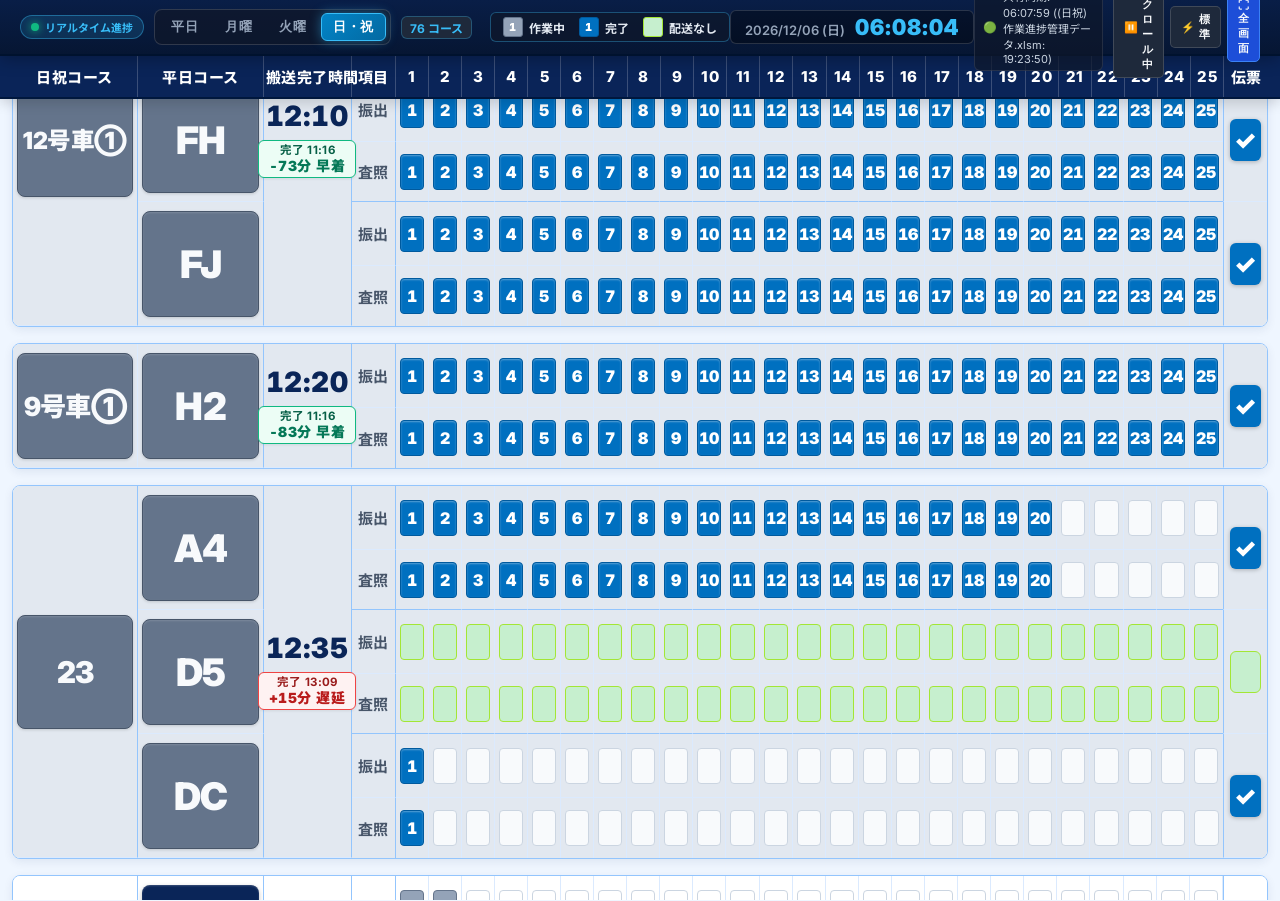
==== commit 60252fd8: "Feature: サーバーPCと自PCの実行環境に応じたExcel読み込みパス自動判定・フォールバック機能" ====
--- a/作業進捗サイネージ(閲覧用).html
+++ b/作業進捗サイネージ(閲覧用).html
@@ -1051,13 +1051,13 @@
     <div class="header-center">
       <div class="clock-display">
         <span class="clock-date" id="clock-date">2026/09/03 (木)</span>
-        <span class="clock-time" id="clock-time">15:08:03</span>
+        <span class="clock-time" id="clock-time">15:17:34</span>
       </div>
     </div>
     <div class="header-right">
       <div class="status-pill" id="sync-status-pill">
         <span class="status-icon" id="sync-status-icon">🟢</span>
-        <span class="status-text" id="sync-status-text">同期: 15:08:03 ((平日)作業進捗管理データ.xlsm: 15:05:23)</span>
+        <span class="status-text" id="sync-status-text">同期: 15:17:34 ((平日)作業進捗管理データ.xlsm: 15:11:54)</span>
       </div>
       <div class="controls-group">
         <button class="btn-ctrl" id="btn-toggle-scroll" title="スクロール一時停止/再開 (Space)"><span id="scroll-icon">⏸️</span><span id="scroll-btn-text">スクロール中</span></button>
@@ -1349,7 +1349,7 @@
                     </td>
                     
                 <td class="cell-line-furidashi">振出</td>
-                <td><div class="cell-tile-container"><div class="progress-tile tile-grey-active">1</div></div></td><td><div class="cell-tile-container"><div class="progress-tile tile-grey-active">2</div></div></td><td><div class="cell-tile-container"><div class="progress-tile tile-grey-active">3</div></div></td><td><div class="cell-tile-container"><div class="progress-tile tile-grey-active">4</div></div></td><td><div class="cell-tile-container"><div class="progress-tile tile-grey-active">5</div></div></td><td><div class="cell-tile-container"><div class="progress-tile tile-unstarted"></div></div></td><td><div class="cell-tile-container"><div class="progress-tile tile-unstarted"></div></div></td><td><div class="cell-tile-container"><div class="progress-tile tile-unstarted"></div></div></td><td><div class="cell-tile-container"><div class="progress-tile tile-unstarted"></div></div></td><td><div class="cell-tile-container"><div class="progress-tile tile-unstarted"></div></div></td><td><div class="cell-tile-container"><div class="progress-tile tile-unstarted"></div></div></td><td><div class="cell-tile-container"><div class="progress-tile tile-unstarted"></div></div></td><td><div class="cell-tile-container"><div class="progress-tile tile-unstarted"></div></div></td><td><div class="cell-tile-container"><div class="progress-tile tile-unstarted"></div></div></td><td><div class="cell-tile-container"><div class="progress-tile tile-unstarted"></div></div></td><td><div class="cell-tile-container"><div class="progress-tile tile-unstarted"></div></div></td><td><div class="cell-tile-container"><div class="progress-tile tile-unstarted"></div></div></td><td><div class="cell-tile-container"><div class="progress-tile tile-unstarted"></div></div></td><td><div class="cell-tile-container"><div class="progress-tile tile-unstarted"></div></div></td><td><div class="cell-tile-container"><div class="progress-tile tile-unstarted"></div></div></td><td><div class="cell-tile-container"><div class="progress-tile tile-unstarted"></div></div></td><td><div class="cell-tile-container"><div class="progress-tile tile-unstarted"></div></div></td><td><div class="cell-tile-container"><div class="progress-tile tile-unstarted"></div></div></td><td><div class="cell-tile-container"><div class="progress-tile tile-unstarted"></div></div></td><td><div class="cell-tile-container"><div class="progress-tile tile-unstarted"></div></div></td>
+                <td><div class="cell-tile-container"><div class="progress-tile tile-blue-done">1</div></div></td><td><div class="cell-tile-container"><div class="progress-tile tile-blue-done">2</div></div></td><td><div class="cell-tile-container"><div class="progress-tile tile-blue-done">3</div></div></td><td><div class="cell-tile-container"><div class="progress-tile tile-blue-done">4</div></div></td><td><div class="cell-tile-container"><div class="progress-tile tile-blue-done">5</div></div></td><td><div class="cell-tile-container"><div class="progress-tile tile-unstarted"></div></div></td><td><div class="cell-tile-container"><div class="progress-tile tile-unstarted"></div></div></td><td><div class="cell-tile-container"><div class="progress-tile tile-unstarted"></div></div></td><td><div class="cell-tile-container"><div class="progress-tile tile-unstarted"></div></div></td><td><div class="cell-tile-container"><div class="progress-tile tile-unstarted"></div></div></td><td><div class="cell-tile-container"><div class="progress-tile tile-unstarted"></div></div></td><td><div class="cell-tile-container"><div class="progress-tile tile-unstarted"></div></div></td><td><div class="cell-tile-container"><div class="progress-tile tile-unstarted"></div></div></td><td><div class="cell-tile-container"><div class="progress-tile tile-unstarted"></div></div></td><td><div class="cell-tile-container"><div class="progress-tile tile-unstarted"></div></div></td><td><div class="cell-tile-container"><div class="progress-tile tile-unstarted"></div></div></td><td><div class="cell-tile-container"><div class="progress-tile tile-unstarted"></div></div></td><td><div class="cell-tile-container"><div class="progress-tile tile-unstarted"></div></div></td><td><div class="cell-tile-container"><div class="progress-tile tile-unstarted"></div></div></td><td><div class="cell-tile-container"><div class="progress-tile tile-unstarted"></div></div></td><td><div class="cell-tile-container"><div class="progress-tile tile-unstarted"></div></div></td><td><div class="cell-tile-container"><div class="progress-tile tile-unstarted"></div></div></td><td><div class="cell-tile-container"><div class="progress-tile tile-unstarted"></div></div></td><td><div class="cell-tile-container"><div class="progress-tile tile-unstarted"></div></div></td><td><div class="cell-tile-container"><div class="progress-tile tile-unstarted"></div></div></td>
                 <td class="cell-slip" rowspan="2">
                     <div class="slip-cell-container"><div class="slip-checkbox slip-done-blue">✓</div></div>
                 </td>
@@ -2741,7 +2741,7 @@
   </div>
 
   <script>
-window.__ALL_SIGNAGE_DATA__ = {"timestamp": "2026/09/03 15:08:03", "config": {"excel_path": "C:\\Users\\85371-housen-k5\\OneDrive - トヨタモビリティパーツ株式会社\\新体制移行の情報共有 - 平日(水～土)（本番用・使用不可）\\(平日)作業進捗管理データ.xlsm", "excel_paths": {"平日": "C:\\Users\\85371-housen-k5\\OneDrive - トヨタモビリティパーツ株式会社\\新体制移行の情報共有 - 平日(水～土)（本番用・使用不可）\\(平日)作業進捗管理データ.xlsm", "月曜": "C:\\Users\\85371-housen-k5\\OneDrive - トヨタモビリティパーツ株式会社\\Shortcuts\\新体制移行の情報共有 - 月曜（本番用・使用不可）\\(月)作業進捗管理データ.xlsm", "火曜": "C:\\Users\\85371-housen-k5\\OneDrive - トヨタモビリティパーツ株式会社\\Shortcuts\\新体制移行の情報共有 - 火曜（本番用・使用不可）\\(火)作業進捗管理データ.xlsm", "日・祝": "C:\\Users\\85371-housen-k5\\OneDrive - トヨタモビリティパーツ株式会社\\Shortcuts\\新体制移行の情報共有 - 日祝（本番用・使用不可）\\(日祝)作業進捗管理データ.xlsm"}, "poll_interval_sec": 15, "font_size_scale": 1, "auto_scroll_speed": 40, "scroll_speed_px_per_sec": 40, "bottom_pause_sec": 4, "top_pause_sec": 2, "theme": "dark", "export_dir": "X:\\全社共有\\371神奈川\\全社ﾌｫﾙﾀﾞ\\物流本部フォルダ\\00_共有スペース\\庫内ステータス管理\\作業進捗状況システム"}, "days": {"平日": {"success": true, "day": "平日", "title": "平日", "excel_file": "(平日)作業進捗管理データ.xlsm", "count": 70, "last_modified": "2026/09/03 15:05:23", "courses": [{"id": "course_2", "row_index": 3, "vehicle": "2号車", "course": "03", "time": "12:00", "is_completed": true, "is_no_delivery": true, "group_completed_time": "09:47", "group_diff_minutes": -132, "furidashi": {"label": "振出", "items": [{"num": 1, "status": 0}, {"num": 2, "status": 0}, {"num": 3, "status": 0}, {"num": 4, "status": 0}, {"num": 5, "status": 0}, {"num": 6, "status": 0}, {"num": 7, "status": 0}, {"num": 8, "status": 0}, {"num": 9, "status": 0}, {"num": 10, "status": 0}, {"num": 11, "status": 0}, {"num": 12, "status": 0}, {"num": 13, "status": 0}, {"num": 14, "status": 0}, {"num": 15, "status": 0}, {"num": 16, "status": 0}, {"num": 17, "status": 0}, {"num": 18, "status": 0}, {"num": 19, "status": 0}, {"num": 20, "status": 0}, {"num": 21, "status": 0}, {"num": 22, "status": 0}, {"num": 23, "status": 0}, {"num": 24, "status": 0}, {"num": 25, "status": 0}]}, "sagyo": {"label": "査照", "items": [{"num": 1, "status": 99}, {"num": 2, "status": 0}, {"num": 3, "status": 0}, {"num": 4, "status": 0}, {"num": 5, "status": 0}, {"num": 6, "status": 0}, {"num": 7, "status": 0}, {"num": 8, "status": 0}, {"num": 9, "status": 0}, {"num": 10, "status": 0}, {"num": 11, "status": 0}, {"num": 12, "status": 0}, {"num": 13, "status": 0}, {"num": 14, "status": 0}, {"num": 15, "status": 0}, {"num": 16, "status": 0}, {"num": 17, "status": 0}, {"num": 18, "status": 0}, {"num": 19, "status": 0}, {"num": 20, "status": 0}, {"num": 21, "status": 0}, {"num": 22, "status": 0}, {"num": 23, "status": 0}, {"num": 24, "status": 0}, {"num": 25, "status": 0}]}, "slip": {"label": "伝票", "is_done": true}}, {"id": "course_3", "row_index": 5, "vehicle": "2号車", "course": "HF", "time": "", "is_completed": true, "is_no_delivery": false, "group_completed_time": "09:47", "group_diff_minutes": -132, "furidashi": {"label": "振出", "items": [{"num": 1, "status": 99}, {"num": 2, "status": 0}, {"num": 3, "status": 0}, {"num": 4, "status": 0}, {"num": 5, "status": 0}, {"num": 6, "status": 0}, {"num": 7, "status": 0}, {"num": 8, "status": 0}, {"num": 9, "status": 0}, {"num": 10, "status": 0}, {"num": 11, "status": 0}, {"num": 12, "status": 0}, {"num": 13, "status": 0}, {"num": 14, "status": 0}, {"num": 15, "status": 0}, {"num": 16, "status": 0}, {"num": 17, "status": 0}, {"num": 18, "status": 0}, {"num": 19, "status": 0}, {"num": 20, "status": 0}, {"num": 21, "status": 0}, {"num": 22, "status": 0}, {"num": 23, "status": 0}, {"num": 24, "status": 0}, {"num": 25, "status": 0}]}, "sagyo": {"label": "査照", "items": [{"num": 1, "status": 99}, {"num": 2, "status": 0}, {"num": 3, "status": 0}, {"num": 4, "status": 0}, {"num": 5, "status": 0}, {"num": 6, "status": 0}, {"num": 7, "status": 0}, {"num": 8, "status": 0}, {"num": 9, "status": 0}, {"num": 10, "status": 0}, {"num": 11, "status": 0}, {"num": 12, "status": 0}, {"num": 13, "status": 0}, {"num": 14, "status": 0}, {"num": 15, "status": 0}, {"num": 16, "status": 0}, {"num": 17, "status": 0}, {"num": 18, "status": 0}, {"num": 19, "status": 0}, {"num": 20, "status": 0}, {"num": 21, "status": 0}, {"num": 22, "status": 0}, {"num": 23, "status": 0}, {"num": 24, "status": 0}, {"num": 25, "status": 0}]}, "slip": {"label": "伝票", "is_done": true}}, {"id": "course_4", "row_index": 7, "vehicle": "2号車", "course": "HG", "time": "", "is_completed": true, "is_no_delivery": false, "group_completed_time": "09:47", "group_diff_minutes": -132, "furidashi": {"label": "振出", "items": [{"num": 1, "status": 99}, {"num": 2, "status": 0}, {"num": 3, "status": 0}, {"num": 4, "status": 0}, {"num": 5, "status": 0}, {"num": 6, "status": 0}, {"num": 7, "status": 0}, {"num": 8, "status": 0}, {"num": 9, "status": 0}, {"num": 10, "status": 0}, {"num": 11, "status": 0}, {"num": 12, "status": 0}, {"num": 13, "status": 0}, {"num": 14, "status": 0}, {"num": 15, "status": 0}, {"num": 16, "status": 0}, {"num": 17, "status": 0}, {"num": 18, "status": 0}, {"num": 19, "status": 0}, {"num": 20, "status": 0}, {"num": 21, "status": 0}, {"num": 22, "status": 0}, {"num": 23, "status": 0}, {"num": 24, "status": 0}, {"num": 25, "status": 0}]}, "sagyo": {"label": "査照", "items": [{"num": 1, "status": 99}, {"num": 2, "status": 0}, {"num": 3, "status": 0}, {"num": 4, "status": 0}, {"num": 5, "status": 0}, {"num": 6, "status": 0}, {"num": 7, "status": 0}, {"num": 8, "status": 0}, {"num": 9, "status": 0}, {"num": 10, "status": 0}, {"num": 11, "status": 0}, {"num": 12, "status": 0}, {"num": 13, "status": 0}, {"num": 14, "status": 0}, {"num": 15, "status": 0}, {"num": 16, "status": 0}, {"num": 17, "status": 0}, {"num": 18, "status": 0}, {"num": 19, "status": 0}, {"num": 20, "status": 0}, {"num": 21, "status": 0}, {"num": 22, "status": 0}, {"num": 23, "status": 0}, {"num": 24, "status": 0}, {"num": 25, "status": 0}]}, "slip": {"label": "伝票", "is_done": true}}, {"id": "course_5", "row_index": 9, "vehicle": "2号車", "course": "HH", "time": "", "is_completed": true, "is_no_delivery": false, "group_completed_time": "09:47", "group_diff_minutes": -132, "furidashi": {"label": "振出", "items": [{"num": 1, "status": 99}, {"num": 2, "status": 99}, {"num": 3, "status": 0}, {"num": 4, "status": 0}, {"num": 5, "status": 0}, {"num": 6, "status": 0}, {"num": 7, "status": 0}, {"num": 8, "status": 0}, {"num": 9, "status": 0}, {"num": 10, "status": 0}, {"num": 11, "status": 0}, {"num": 12, "status": 0}, {"num": 13, "status": 0}, {"num": 14, "status": 0}, {"num": 15, "status": 0}, {"num": 16, "status": 0}, {"num": 17, "status": 0}, {"num": 18, "status": 0}, {"num": 19, "status": 0}, {"num": 20, "status": 0}, {"num": 21, "status": 0}, {"num": 22, "status": 0}, {"num": 23, "status": 0}, {"num": 24, "status": 0}, {"num": 25, "status": 0}]}, "sagyo": {"label": "査照", "items": [{"num": 1, "status": 99}, {"num": 2, "status": 99}, {"num": 3, "status": 0}, {"num": 4, "status": 0}, {"num": 5, "status": 0}, {"num": 6, "status": 0}, {"num": 7, "status": 0}, {"num": 8, "status": 0}, {"num": 9, "status": 0}, {"num": 10, "status": 0}, {"num": 11, "status": 0}, {"num": 12, "status": 0}, {"num": 13, "status": 0}, {"num": 14, "status": 0}, {"num": 15, "status": 0}, {"num": 16, "status": 0}, {"num": 17, "status": 0}, {"num": 18, "status": 0}, {"num": 19, "status": 0}, {"num": 20, "status": 0}, {"num": 21, "status": 0}, {"num": 22, "status": 0}, {"num": 23, "status": 0}, {"num": 24, "status": 0}, {"num": 25, "status": 0}]}, "slip": {"label": "伝票", "is_done": true}}, {"id": "course_6", "row_index": 11, "vehicle": "7号車", "course": "HD", "time": "12:10", "is_completed": false, "is_no_delivery": false, "group_completed_time": "", "group_diff_minutes": null, "furidashi": {"label": "振出", "items": [{"num": 1, "status": 1}, {"num": 2, "status": 1}, {"num": 3, "status": 1}, {"num": 4, "status": 1}, {"num": 5, "status": 1}, {"num": 6, "status": 1}, {"num": 7, "status": 0}, {"num": 8, "status": 0}, {"num": 9, "status": 0}, {"num": 10, "status": 0}, {"num": 11, "status": 0}, {"num": 12, "status": 0}, {"num": 13, "status": 0}, {"num": 14, "status": 0}, {"num": 15, "status": 0}, {"num": 16, "status": 0}, {"num": 17, "status": 0}, {"num": 18, "status": 0}, {"num": 19, "status": 0}, {"num": 20, "status": 0}, {"num": 21, "status": 0}, {"num": 22, "status": 0}, {"num": 23, "status": 0}, {"num": 24, "status": 0}, {"num": 25, "status": 0}]}, "sagyo": {"label": "査照", "items": [{"num": 1, "status": 99}, {"num": 2, "status": 99}, {"num": 3, "status": 0}, {"num": 4, "status": 0}, {"num": 5, "status": 0}, {"num": 6, "status": 0}, {"num": 7, "status": 0}, {"num": 8, "status": 0}, {"num": 9, "status": 0}, {"num": 10, "status": 0}, {"num": 11, "status": 0}, {"num": 12, "status": 0}, {"num": 13, "status": 0}, {"num": 14, "status": 0}, {"num": 15, "status": 0}, {"num": 16, "status": 0}, {"num": 17, "status": 0}, {"num": 18, "status": 0}, {"num": 19, "status": 0}, {"num": 20, "status": 0}, {"num": 21, "status": 0}, {"num": 22, "status": 0}, {"num": 23, "status": 0}, {"num": 24, "status": 0}, {"num": 25, "status": 0}]}, "slip": {"label": "伝票", "is_done": true}}, {"id": "course_7", "row_index": 13, "vehicle": "A4", "course": "-", "time": "12:10", "is_completed": false, "is_no_delivery": false, "group_completed_time": "", "group_diff_minutes": null, "furidashi": {"label": "振出", "items": [{"num": 1, "status": 99}, {"num": 2, "status": 99}, {"num": 3, "status": 99}, {"num": 4, "status": 0}, {"num": 5, "status": 0}, {"num": 6, "status": 0}, {"num": 7, "status": 0}, {"num": 8, "status": 0}, {"num": 9, "status": 0}, {"num": 10, "status": 0}, {"num": 11, "status": 0}, {"num": 12, "status": 0}, {"num": 13, "status": 0}, {"num": 14, "status": 0}, {"num": 15, "status": 0}, {"num": 16, "status": 0}, {"num": 17, "status": 0}, {"num": 18, "status": 0}, {"num": 19, "status": 0}, {"num": 20, "status": 0}, {"num": 21, "status": 0}, {"num": 22, "status": 0}, {"num": 23, "status": 0}, {"num": 24, "status": 0}, {"num": 25, "status": 0}]}, "sagyo": {"label": "査照", "items": [{"num": 1, "status": 99}, {"num": 2, "status": 0}, {"num": 3, "status": 0}, {"num": 4, "status": 0}, {"num": 5, "status": 0}, {"num": 6, "status": 0}, {"num": 7, "status": 0}, {"num": 8, "status": 0}, {"num": 9, "status": 0}, {"num": 10, "status": 0}, {"num": 11, "status": 0}, {"num": 12, "status": 0}, {"num": 13, "status": 0}, {"num": 14, "status": 0}, {"num": 15, "status": 0}, {"num": 16, "status": 0}, {"num": 17, "status": 0}, {"num": 18, "status": 0}, {"num": 19, "status": 0}, {"num": 20, "status": 0}, {"num": 21, "status": 0}, {"num": 22, "status": 0}, {"num": 23, "status": 0}, {"num": 24, "status": 0}, {"num": 25, "status": 0}]}, "slip": {"label": "伝票", "is_done": false}}, {"id": "course_8", "row_index": 15, "vehicle": "C1", "course": "-", "time": "12:10", "is_completed": true, "is_no_delivery": true, "group_completed_time": "08:31", "group_diff_minutes": -218, "furidashi": {"label": "振出", "items": [{"num": 1, "status": 0}, {"num": 2, "status": 0}, {"num": 3, "status": 0}, {"num": 4, "status": 0}, {"num": 5, "status": 0}, {"num": 6, "status": 0}, {"num": 7, "status": 0}, {"num": 8, "status": 0}, {"num": 9, "status": 0}, {"num": 10, "status": 0}, {"num": 11, "status": 0}, {"num": 12, "status": 0}, {"num": 13, "status": 0}, {"num": 14, "status": 0}, {"num": 15, "status": 0}, {"num": 16, "status": 0}, {"num": 17, "status": 0}, {"num": 18, "status": 0}, {"num": 19, "status": 0}, {"num": 20, "status": 0}, {"num": 21, "status": 0}, {"num": 22, "status": 0}, {"num": 23, "status": 0}, {"num": 24, "status": 0}, {"num": 25, "status": 0}]}, "sagyo": {"label": "査照", "items": [{"num": 1, "status": 0}, {"num": 2, "status": 0}, {"num": 3, "status": 0}, {"num": 4, "status": 0}, {"num": 5, "status": 0}, {"num": 6, "status": 0}, {"num": 7, "status": 0}, {"num": 8, "status": 0}, {"num": 9, "status": 0}, {"num": 10, "status": 0}, {"num": 11, "status": 0}, {"num": 12, "status": 0}, {"num": 13, "status": 0}, {"num": 14, "status": 0}, {"num": 15, "status": 0}, {"num": 16, "status": 0}, {"num": 17, "status": 0}, {"num": 18, "status": 0}, {"num": 19, "status": 0}, {"num": 20, "status": 0}, {"num": 21, "status": 0}, {"num": 22, "status": 0}, {"num": 23, "status": 0}, {"num": 24, "status": 0}, {"num": 25, "status": 0}]}, "slip": {"label": "伝票", "is_done": false}}, {"id": "course_9", "row_index": 17, "vehicle": "F9", "course": "-", "time": "12:10", "is_completed": false, "is_no_delivery": false, "group_completed_time": "", "group_diff_minutes": null, "furidashi": {"label": "振出", "items": [{"num": 1, "status": 0}, {"num": 2, "status": 0}, {"num": 3, "status": 0}, {"num": 4, "status": 0}, {"num": 5, "status": 0}, {"num": 6, "status": 0}, {"num": 7, "status": 0}, {"num": 8, "status": 0}, {"num": 9, "status": 0}, {"num": 10, "status": 0}, {"num": 11, "status": 0}, {"num": 12, "status": 0}, {"num": 13, "status": 0}, {"num": 14, "status": 0}, {"num": 15, "status": 0}, {"num": 16, "status": 0}, {"num": 17, "status": 0}, {"num": 18, "status": 0}, {"num": 19, "status": 0}, {"num": 20, "status": 0}, {"num": 21, "status": 0}, {"num": 22, "status": 0}, {"num": 23, "status": 0}, {"num": 24, "status": 0}, {"num": 25, "status": 0}]}, "sagyo": {"label": "査照", "items": [{"num": 1, "status": 0}, {"num": 2, "status": 0}, {"num": 3, "status": 0}, {"num": 4, "status": 0}, {"num": 5, "status": 0}, {"num": 6, "status": 0}, {"num": 7, "status": 0}, {"num": 8, "status": 0}, {"num": 9, "status": 0}, {"num": 10, "status": 0}, {"num": 11, "status": 0}, {"num": 12, "status": 0}, {"num": 13, "status": 0}, {"num": 14, "status": 0}, {"num": 15, "status": 0}, {"num": 16, "status": 0}, {"num": 17, "status": 0}, {"num": 18, "status": 0}, {"num": 19, "status": 0}, {"num": 20, "status": 0}, {"num": 21, "status": 0}, {"num": 22, "status": 0}, {"num": 23, "status": 0}, {"num": 24, "status": 0}, {"num": 25, "status": 0}]}, "slip": {"label": "伝票", "is_done": false}}, {"id": "course_10", "row_index": 19, "vehicle": "12号車①", "course": "DF", "time": "12:10", "is_completed": false, "is_no_delivery": false, "group_completed_time": "", "group_diff_minutes": null, "furidashi": {"label": "振出", "items": [{"num": 1, "status": 0}, {"num": 2, "status": 0}, {"num": 3, "status": 0}, {"num": 4, "status": 0}, {"num": 5, "status": 0}, {"num": 6, "status": 0}, {"num": 7, "status": 0}, {"num": 8, "status": 0}, {"num": 9, "status": 0}, {"num": 10, "status": 0}, {"num": 11, "status": 0}, {"num": 12, "status": 0}, {"num": 13, "status": 0}, {"num": 14, "status": 0}, {"num": 15, "status": 0}, {"num": 16, "status": 0}, {"num": 17, "status": 0}, {"num": 18, "status": 0}, {"num": 19, "status": 0}, {"num": 20, "status": 0}, {"num": 21, "status": 0}, {"num": 22, "status": 0}, {"num": 23, "status": 0}, {"num": 24, "status": 0}, {"num": 25, "status": 0}]}, "sagyo": {"label": "査照", "items": [{"num": 1, "status": 0}, {"num": 2, "status": 0}, {"num": 3, "status": 0}, {"num": 4, "status": 0}, {"num": 5, "status": 0}, {"num": 6, "status": 0}, {"num": 7, "status": 0}, {"num": 8, "status": 0}, {"num": 9, "status": 0}, {"num": 10, "status": 0}, {"num": 11, "status": 0}, {"num": 12, "status": 0}, {"num": 13, "status": 0}, {"num": 14, "status": 0}, {"num": 15, "status": 0}, {"num": 16, "status": 0}, {"num": 17, "status": 0}, {"num": 18, "status": 0}, {"num": 19, "status": 0}, {"num": 20, "status": 0}, {"num": 21, "status": 0}, {"num": 22, "status": 0}, {"num": 23, "status": 0}, {"num": 24, "status": 0}, {"num": 25, "status": 0}]}, "slip": {"label": "伝票", "is_done": true}}, {"id": "course_11", "row_index": 21, "vehicle": "12号車①", "course": "DG", "time": "", "is_completed": false, "is_no_delivery": false, "group_completed_time": "", "group_diff_minutes": null, "furidashi": {"label": "振出", "items": [{"num": 1, "status": 0}, {"num": 2, "status": 0}, {"num": 3, "status": 0}, {"num": 4, "status": 0}, {"num": 5, "status": 0}, {"num": 6, "status": 0}, {"num": 7, "status": 0}, {"num": 8, "status": 0}, {"num": 9, "status": 0}, {"num": 10, "status": 0}, {"num": 11, "status": 0}, {"num": 12, "status": 0}, {"num": 13, "status": 0}, {"num": 14, "status": 0}, {"num": 15, "status": 0}, {"num": 16, "status": 0}, {"num": 17, "status": 0}, {"num": 18, "status": 0}, {"num": 19, "status": 0}, {"num": 20, "status": 0}, {"num": 21, "status": 0}, {"num": 22, "status": 0}, {"num": 23, "status": 0}, {"num": 24, "status": 0}, {"num": 25, "status": 0}]}, "sagyo": {"label": "査照", "items": [{"num": 1, "status": 0}, {"num": 2, "status": 0}, {"num": 3, "status": 0}, {"num": 4, "status": 0}, {"num": 5, "status": 0}, {"num": 6, "status": 0}, {"num": 7, "status": 0}, {"num": 8, "status": 0}, {"num": 9, "status": 0}, {"num": 10, "status": 0}, {"num": 11, "status": 0}, {"num": 12, "status": 0}, {"num": 13, "status": 0}, {"num": 14, "status": 0}, {"num": 15, "status": 0}, {"num": 16, "status": 0}, {"num": 17, "status": 0}, {"num": 18, "status": 0}, {"num": 19, "status": 0}, {"num": 20, "status": 0}, {"num": 21, "status": 0}, {"num": 22, "status": 0}, {"num": 23, "status": 0}, {"num": 24, "status": 0}, {"num": 25, "status": 0}]}, "slip": {"label": "伝票", "is_done": true}}, {"id": "course_12", "row_index": 23, "vehicle": "12号車①", "course": "DH", "time": "", "is_completed": false, "is_no_delivery": false, "group_completed_time": "", "group_diff_minutes": null, "furidashi": {"label": "振出", "items": [{"num": 1, "status": 0}, {"num": 2, "status": 0}, {"num": 3, "status": 0}, {"num": 4, "status": 0}, {"num": 5, "status": 0}, {"num": 6, "status": 0}, {"num": 7, "status": 0}, {"num": 8, "status": 0}, {"num": 9, "status": 0}, {"num": 10, "status": 0}, {"num": 11, "status": 0}, {"num": 12, "status": 0}, {"num": 13, "status": 0}, {"num": 14, "status": 0}, {"num": 15, "status": 0}, {"num": 16, "status": 0}, {"num": 17, "status": 0}, {"num": 18, "status": 0}, {"num": 19, "status": 0}, {"num": 20, "status": 0}, {"num": 21, "status": 0}, {"num": 22, "status": 0}, {"num": 23, "status": 0}, {"num": 24, "status": 0}, {"num": 25, "status": 0}]}, "sagyo": {"label": "査照", "items": [{"num": 1, "status": 0}, {"num": 2, "status": 0}, {"num": 3, "status": 0}, {"num": 4, "status": 0}, {"num": 5, "status": 0}, {"num": 6, "status": 0}, {"num": 7, "status": 0}, {"num": 8, "status": 0}, {"num": 9, "status": 0}, {"num": 10, "status": 0}, {"num": 11, "status": 0}, {"num": 12, "status": 0}, {"num": 13, "status": 0}, {"num": 14, "status": 0}, {"num": 15, "status": 0}, {"num": 16, "status": 0}, {"num": 17, "status": 0}, {"num": 18, "status": 0}, {"num": 19, "status": 0}, {"num": 20, "status": 0}, {"num": 21, "status": 0}, {"num": 22, "status": 0}, {"num": 23, "status": 0}, {"num": 24, "status": 0}, {"num": 25, "status": 0}]}, "slip": {"label": "伝票", "is_done": true}}, {"id": "course_13", "row_index": 25, "vehicle": "1号車", "course": "07", "time": "12:15", "is_completed": false, "is_no_delivery": false, "group_completed_time": "", "group_diff_minutes": null, "furidashi": {"label": "振出", "items": [{"num": 1, "status": 1}, {"num": 2, "status": 1}, {"num": 3, "status": 1}, {"num": 4, "status": 1}, {"num": 5, "status": 1}, {"num": 6, "status": 0}, {"num": 7, "status": 0}, {"num": 8, "status": 0}, {"num": 9, "status": 0}, {"num": 10, "status": 0}, {"num": 11, "status": 0}, {"num": 12, "status": 0}, {"num": 13, "status": 0}, {"num": 14, "status": 0}, {"num": 15, "status": 0}, {"num": 16, "status": 0}, {"num": 17, "status": 0}, {"num": 18, "status": 0}, {"num": 19, "status": 0}, {"num": 20, "status": 0}, {"num": 21, "status": 0}, {"num": 22, "status": 0}, {"num": 23, "status": 0}, {"num": 24, "status": 0}, {"num": 25, "status": 0}]}, "sagyo": {"label": "査照", "items": [{"num": 1, "status": 0}, {"num": 2, "status": 0}, {"num": 3, "status": 0}, {"num": 4, "status": 0}, {"num": 5, "status": 0}, {"num": 6, "status": 0}, {"num": 7, "status": 0}, {"num": 8, "status": 0}, {"num": 9, "status": 0}, {"num": 10, "status": 0}, {"num": 11, "status": 0}, {"num": 12, "status": 0}, {"num": 13, "status": 0}, {"num": 14, "status": 0}, {"num": 15, "status": 0}, {"num": 16, "status": 0}, {"num": 17, "status": 0}, {"num": 18, "status": 0}, {"num": 19, "status": 0}, {"num": 20, "status": 0}, {"num": 21, "status": 0}, {"num": 22, "status": 0}, {"num": 23, "status": 0}, {"num": 24, "status": 0}, {"num": 25, "status": 0}]}, "slip": {"label": "伝票", "is_done": true}}, {"id": "course_14", "row_index": 27, "vehicle": "1号車", "course": "09", "time": "", "is_completed": true, "is_no_delivery": false, "group_completed_time": "", "group_diff_minutes": null, "furidashi": {"label": "振出", "items": [{"num": 1, "status": 99}, {"num": 2, "status": 99}, {"num": 3, "status": 99}, {"num": 4, "status": 0}, {"num": 5, "status": 0}, {"num": 6, "status": 0}, {"num": 7, "status": 0}, {"num": 8, "status": 0}, {"num": 9, "status": 0}, {"num": 10, "status": 0}, {"num": 11, "status": 0}, {"num": 12, "status": 0}, {"num": 13, "status": 0}, {"num": 14, "status": 0}, {"num": 15, "status": 0}, {"num": 16, "status": 0}, {"num": 17, "status": 0}, {"num": 18, "status": 0}, {"num": 19, "status": 0}, {"num": 20, "status": 0}, {"num": 21, "status": 0}, {"num": 22, "status": 0}, {"num": 23, "status": 0}, {"num": 24, "status": 0}, {"num": 25, "status": 0}]}, "sagyo": {"label": "査照", "items": [{"num": 1, "status": 99}, {"num": 2, "status": 99}, {"num": 3, "status": 99}, {"num": 4, "status": 0}, {"num": 5, "status": 0}, {"num": 6, "status": 0}, {"num": 7, "status": 0}, {"num": 8, "status": 0}, {"num": 9, "status": 0}, {"num": 10, "status": 0}, {"num": 11, "status": 0}, {"num": 12, "status": 0}, {"num": 13, "status": 0}, {"num": 14, "status": 0}, {"num": 15, "status": 0}, {"num": 16, "status": 0}, {"num": 17, "status": 0}, {"num": 18, "status": 0}, {"num": 19, "status": 0}, {"num": 20, "status": 0}, {"num": 21, "status": 0}, {"num": 22, "status": 0}, {"num": 23, "status": 0}, {"num": 24, "status": 0}, {"num": 25, "status": 0}]}, "slip": {"label": "伝票", "is_done": true}}, {"id": "course_15", "row_index": 29, "vehicle": "3号車", "course": "04", "time": "12:25", "is_completed": false, "is_no_delivery": false, "group_completed_time": "", "group_diff_minutes": null, "furidashi": {"label": "振出", "items": [{"num": 1, "status": 0}, {"num": 2, "status": 0}, {"num": 3, "status": 0}, {"num": 4, "status": 0}, {"num": 5, "status": 0}, {"num": 6, "status": 0}, {"num": 7, "status": 0}, {"num": 8, "status": 0}, {"num": 9, "status": 0}, {"num": 10, "status": 0}, {"num": 11, "status": 0}, {"num": 12, "status": 0}, {"num": 13, "status": 0}, {"num": 14, "status": 0}, {"num": 15, "status": 0}, {"num": 16, "status": 0}, {"num": 17, "status": 0}, {"num": 18, "status": 0}, {"num": 19, "status": 0}, {"num": 20, "status": 0}, {"num": 21, "status": 0}, {"num": 22, "status": 0}, {"num": 23, "status": 0}, {"num": 24, "status": 0}, {"num": 25, "status": 0}]}, "sagyo": {"label": "査照", "items": [{"num": 1, "status": 0}, {"num": 2, "status": 0}, {"num": 3, "status": 0}, {"num": 4, "status": 0}, {"num": 5, "status": 0}, {"num": 6, "status": 0}, {"num": 7, "status": 0}, {"num": 8, "status": 0}, {"num": 9, "status": 0}, {"num": 10, "status": 0}, {"num": 11, "status": 0}, {"num": 12, "status": 0}, {"num": 13, "status": 0}, {"num": 14, "status": 0}, {"num": 15, "status": 0}, {"num": 16, "status": 0}, {"num": 17, "status": 0}, {"num": 18, "status": 0}, {"num": 19, "status": 0}, {"num": 20, "status": 0}, {"num": 21, "status": 0}, {"num": 22, "status": 0}, {"num": 23, "status": 0}, {"num": 24, "status": 0}, {"num": 25, "status": 0}]}, "slip": {"label": "伝票", "is_done": true}}, {"id": "course_16", "row_index": 31, "vehicle": "3号車", "course": "08", "time": "", "is_completed": false, "is_no_delivery": false, "group_completed_time": "", "group_diff_minutes": null, "furidashi": {"label": "振出", "items": [{"num": 1, "status": 0}, {"num": 2, "status": 0}, {"num": 3, "status": 0}, {"num": 4, "status": 0}, {"num": 5, "status": 0}, {"num": 6, "status": 0}, {"num": 7, "status": 0}, {"num": 8, "status": 0}, {"num": 9, "status": 0}, {"num": 10, "status": 0}, {"num": 11, "status": 0}, {"num": 12, "status": 0}, {"num": 13, "status": 0}, {"num": 14, "status": 0}, {"num": 15, "status": 0}, {"num": 16, "status": 0}, {"num": 17, "status": 0}, {"num": 18, "status": 0}, {"num": 19, "status": 0}, {"num": 20, "status": 0}, {"num": 21, "status": 0}, {"num": 22, "status": 0}, {"num": 23, "status": 0}, {"num": 24, "status": 0}, {"num": 25, "status": 0}]}, "sagyo": {"label": "査照", "items": [{"num": 1, "status": 0}, {"num": 2, "status": 0}, {"num": 3, "status": 0}, {"num": 4, "status": 0}, {"num": 5, "status": 0}, {"num": 6, "status": 0}, {"num": 7, "status": 0}, {"num": 8, "status": 0}, {"num": 9, "status": 0}, {"num": 10, "status": 0}, {"num": 11, "status": 0}, {"num": 12, "status": 0}, {"num": 13, "status": 0}, {"num": 14, "status": 0}, {"num": 15, "status": 0}, {"num": 16, "status": 0}, {"num": 17, "status": 0}, {"num": 18, "status": 0}, {"num": 19, "status": 0}, {"num": 20, "status": 0}, {"num": 21, "status": 0}, {"num": 22, "status": 0}, {"num": 23, "status": 0}, {"num": 24, "status": 0}, {"num": 25, "status": 0}]}, "slip": {"label": "伝票", "is_done": true}}, {"id": "course_17", "row_index": 33, "vehicle": "3号車", "course": "G4", "time": "", "is_completed": false, "is_no_delivery": false, "group_completed_time": "", "group_diff_minutes": null, "furidashi": {"label": "振出", "items": [{"num": 1, "status": 0}, {"num": 2, "status": 0}, {"num": 3, "status": 0}, {"num": 4, "status": 0}, {"num": 5, "status": 0}, {"num": 6, "status": 0}, {"num": 7, "status": 0}, {"num": 8, "status": 0}, {"num": 9, "status": 0}, {"num": 10, "status": 0}, {"num": 11, "status": 0}, {"num": 12, "status": 0}, {"num": 13, "status": 0}, {"num": 14, "status": 0}, {"num": 15, "status": 0}, {"num": 16, "status": 0}, {"num": 17, "status": 0}, {"num": 18, "status": 0}, {"num": 19, "status": 0}, {"num": 20, "status": 0}, {"num": 21, "status": 0}, {"num": 22, "status": 0}, {"num": 23, "status": 0}, {"num": 24, "status": 0}, {"num": 25, "status": 0}]}, "sagyo": {"label": "査照", "items": [{"num": 1, "status": 0}, {"num": 2, "status": 0}, {"num": 3, "status": 0}, {"num": 4, "status": 0}, {"num": 5, "status": 0}, {"num": 6, "status": 0}, {"num": 7, "status": 0}, {"num": 8, "status": 0}, {"num": 9, "status": 0}, {"num": 10, "status": 0}, {"num": 11, "status": 0}, {"num": 12, "status": 0}, {"num": 13, "status": 0}, {"num": 14, "status": 0}, {"num": 15, "status": 0}, {"num": 16, "status": 0}, {"num": 17, "status": 0}, {"num": 18, "status": 0}, {"num": 19, "status": 0}, {"num": 20, "status": 0}, {"num": 21, "status": 0}, {"num": 22, "status": 0}, {"num": 23, "status": 0}, {"num": 24, "status": 0}, {"num": 25, "status": 0}]}, "slip": {"label": "伝票", "is_done": true}}, {"id": "course_18", "row_index": 35, "vehicle": "5号車", "course": "06", "time": "12:30", "is_completed": false, "is_no_delivery": false, "group_completed_time": "", "group_diff_minutes": null, "furidashi": {"label": "振出", "items": [{"num": 1, "status": 0}, {"num": 2, "status": 0}, {"num": 3, "status": 0}, {"num": 4, "status": 0}, {"num": 5, "status": 0}, {"num": 6, "status": 0}, {"num": 7, "status": 0}, {"num": 8, "status": 0}, {"num": 9, "status": 0}, {"num": 10, "status": 0}, {"num": 11, "status": 0}, {"num": 12, "status": 0}, {"num": 13, "status": 0}, {"num": 14, "status": 0}, {"num": 15, "status": 0}, {"num": 16, "status": 0}, {"num": 17, "status": 0}, {"num": 18, "status": 0}, {"num": 19, "status": 0}, {"num": 20, "status": 0}, {"num": 21, "status": 0}, {"num": 22, "status": 0}, {"num": 23, "status": 0}, {"num": 24, "status": 0}, {"num": 25, "status": 0}]}, "sagyo": {"label": "査照", "items": [{"num": 1, "status": 0}, {"num": 2, "status": 0}, {"num": 3, "status": 0}, {"num": 4, "status": 0}, {"num": 5, "status": 0}, {"num": 6, "status": 0}, {"num": 7, "status": 0}, {"num": 8, "status": 0}, {"num": 9, "status": 0}, {"num": 10, "status": 0}, {"num": 11, "status": 0}, {"num": 12, "status": 0}, {"num": 13, "status": 0}, {"num": 14, "status": 0}, {"num": 15, "status": 0}, {"num": 16, "status": 0}, {"num": 17, "status": 0}, {"num": 18, "status": 0}, {"num": 19, "status": 0}, {"num": 20, "status": 0}, {"num": 21, "status": 0}, {"num": 22, "status": 0}, {"num": 23, "status": 0}, {"num": 24, "status": 0}, {"num": 25, "status": 0}]}, "slip": {"label": "伝票", "is_done": true}}, {"id": "course_19", "row_index": 37, "vehicle": "5号車", "course": "G2", "time": "", "is_completed": false, "is_no_delivery": false, "group_completed_time": "", "group_diff_minutes": null, "furidashi": {"label": "振出", "items": [{"num": 1, "status": 0}, {"num": 2, "status": 0}, {"num": 3, "status": 0}, {"num": 4, "status": 0}, {"num": 5, "status": 0}, {"num": 6, "status": 0}, {"num": 7, "status": 0}, {"num": 8, "status": 0}, {"num": 9, "status": 0}, {"num": 10, "status": 0}, {"num": 11, "status": 0}, {"num": 12, "status": 0}, {"num": 13, "status": 0}, {"num": 14, "status": 0}, {"num": 15, "status": 0}, {"num": 16, "status": 0}, {"num": 17, "status": 0}, {"num": 18, "status": 0}, {"num": 19, "status": 0}, {"num": 20, "status": 0}, {"num": 21, "status": 0}, {"num": 22, "status": 0}, {"num": 23, "status": 0}, {"num": 24, "status": 0}, {"num": 25, "status": 0}]}, "sagyo": {"label": "査照", "items": [{"num": 1, "status": 0}, {"num": 2, "status": 0}, {"num": 3, "status": 0}, {"num": 4, "status": 0}, {"num": 5, "status": 0}, {"num": 6, "status": 0}, {"num": 7, "status": 0}, {"num": 8, "status": 0}, {"num": 9, "status": 0}, {"num": 10, "status": 0}, {"num": 11, "status": 0}, {"num": 12, "status": 0}, {"num": 13, "status": 0}, {"num": 14, "status": 0}, {"num": 15, "status": 0}, {"num": 16, "status": 0}, {"num": 17, "status": 0}, {"num": 18, "status": 0}, {"num": 19, "status": 0}, {"num": 20, "status": 0}, {"num": 21, "status": 0}, {"num": 22, "status": 0}, {"num": 23, "status": 0}, {"num": 24, "status": 0}, {"num": 25, "status": 0}]}, "slip": {"label": "伝票", "is_done": true}}, {"id": "course_20", "row_index": 39, "vehicle": "8号車①", "course": "H2", "time": "12:30", "is_completed": false, "is_no_delivery": false, "group_completed_time": "", "group_diff_minutes": null, "furidashi": {"label": "振出", "items": [{"num": 1, "status": 0}, {"num": 2, "status": 0}, {"num": 3, "status": 0}, {"num": 4, "status": 0}, {"num": 5, "status": 0}, {"num": 6, "status": 0}, {"num": 7, "status": 0}, {"num": 8, "status": 0}, {"num": 9, "status": 0}, {"num": 10, "status": 0}, {"num": 11, "status": 0}, {"num": 12, "status": 0}, {"num": 13, "status": 0}, {"num": 14, "status": 0}, {"num": 15, "status": 0}, {"num": 16, "status": 0}, {"num": 17, "status": 0}, {"num": 18, "status": 0}, {"num": 19, "status": 0}, {"num": 20, "status": 0}, {"num": 21, "status": 0}, {"num": 22, "status": 0}, {"num": 23, "status": 0}, {"num": 24, "status": 0}, {"num": 25, "status": 0}]}, "sagyo": {"label": "査照", "items": [{"num": 1, "status": 0}, {"num": 2, "status": 0}, {"num": 3, "status": 0}, {"num": 4, "status": 0}, {"num": 5, "status": 0}, {"num": 6, "status": 0}, {"num": 7, "status": 0}, {"num": 8, "status": 0}, {"num": 9, "status": 0}, {"num": 10, "status": 0}, {"num": 11, "status": 0}, {"num": 12, "status": 0}, {"num": 13, "status": 0}, {"num": 14, "status": 0}, {"num": 15, "status": 0}, {"num": 16, "status": 0}, {"num": 17, "status": 0}, {"num": 18, "status": 0}, {"num": 19, "status": 0}, {"num": 20, "status": 0}, {"num": 21, "status": 0}, {"num": 22, "status": 0}, {"num": 23, "status": 0}, {"num": 24, "status": 0}, {"num": 25, "status": 0}]}, "slip": {"label": "伝票", "is_done": true}}, {"id": "course_21", "row_index": 41, "vehicle": "A3", "course": "-", "time": "12:25", "is_completed": false, "is_no_delivery": false, "group_completed_time": "", "group_diff_minutes": null, "furidashi": {"label": "振出", "items": [{"num": 1, "status": 0}, {"num": 2, "status": 0}, {"num": 3, "status": 0}, {"num": 4, "status": 0}, {"num": 5, "status": 0}, {"num": 6, "status": 0}, {"num": 7, "status": 0}, {"num": 8, "status": 0}, {"num": 9, "status": 0}, {"num": 10, "status": 0}, {"num": 11, "status": 0}, {"num": 12, "status": 0}, {"num": 13, "status": 0}, {"num": 14, "status": 0}, {"num": 15, "status": 0}, {"num": 16, "status": 0}, {"num": 17, "status": 0}, {"num": 18, "status": 0}, {"num": 19, "status": 0}, {"num": 20, "status": 0}, {"num": 21, "status": 0}, {"num": 22, "status": 0}, {"num": 23, "status": 0}, {"num": 24, "status": 0}, {"num": 25, "status": 0}]}, "sagyo": {"label": "査照", "items": [{"num": 1, "status": 0}, {"num": 2, "status": 0}, {"num": 3, "status": 0}, {"num": 4, "status": 0}, {"num": 5, "status": 0}, {"num": 6, "status": 0}, {"num": 7, "status": 0}, {"num": 8, "status": 0}, {"num": 9, "status": 0}, {"num": 10, "status": 0}, {"num": 11, "status": 0}, {"num": 12, "status": 0}, {"num": 13, "status": 0}, {"num": 14, "status": 0}, {"num": 15, "status": 0}, {"num": 16, "status": 0}, {"num": 17, "status": 0}, {"num": 18, "status": 0}, {"num": 19, "status": 0}, {"num": 20, "status": 0}, {"num": 21, "status": 0}, {"num": 22, "status": 0}, {"num": 23, "status": 0}, {"num": 24, "status": 0}, {"num": 25, "status": 0}]}, "slip": {"label": "伝票", "is_done": false}}, {"id": "course_22", "row_index": 43, "vehicle": "C4", "course": "-", "time": "12:25", "is_completed": false, "is_no_delivery": false, "group_completed_time": "", "group_diff_minutes": null, "furidashi": {"label": "振出", "items": [{"num": 1, "status": 0}, {"num": 2, "status": 0}, {"num": 3, "status": 0}, {"num": 4, "status": 0}, {"num": 5, "status": 0}, {"num": 6, "status": 0}, {"num": 7, "status": 0}, {"num": 8, "status": 0}, {"num": 9, "status": 0}, {"num": 10, "status": 0}, {"num": 11, "status": 0}, {"num": 12, "status": 0}, {"num": 13, "status": 0}, {"num": 14, "status": 0}, {"num": 15, "status": 0}, {"num": 16, "status": 0}, {"num": 17, "status": 0}, {"num": 18, "status": 0}, {"num": 19, "status": 0}, {"num": 20, "status": 0}, {"num": 21, "status": 0}, {"num": 22, "status": 0}, {"num": 23, "status": 0}, {"num": 24, "status": 0}, {"num": 25, "status": 0}]}, "sagyo": {"label": "査照", "items": [{"num": 1, "status": 0}, {"num": 2, "status": 0}, {"num": 3, "status": 0}, {"num": 4, "status": 0}, {"num": 5, "status": 0}, {"num": 6, "status": 0}, {"num": 7, "status": 0}, {"num": 8, "status": 0}, {"num": 9, "status": 0}, {"num": 10, "status": 0}, {"num": 11, "status": 0}, {"num": 12, "status": 0}, {"num": 13, "status": 0}, {"num": 14, "status": 0}, {"num": 15, "status": 0}, {"num": 16, "status": 0}, {"num": 17, "status": 0}, {"num": 18, "status": 0}, {"num": 19, "status": 0}, {"num": 20, "status": 0}, {"num": 21, "status": 0}, {"num": 22, "status": 0}, {"num": 23, "status": 0}, {"num": 24, "status": 0}, {"num": 25, "status": 0}]}, "slip": {"label": "伝票", "is_done": false}}, {"id": "course_23", "row_index": 45, "vehicle": "D9", "course": "-", "time": "12:25", "is_completed": false, "is_no_delivery": false, "group_completed_time": "", "group_diff_minutes": null, "furidashi": {"label": "振出", "items": [{"num": 1, "status": 0}, {"num": 2, "status": 0}, {"num": 3, "status": 0}, {"num": 4, "status": 0}, {"num": 5, "status": 0}, {"num": 6, "status": 0}, {"num": 7, "status": 0}, {"num": 8, "status": 0}, {"num": 9, "status": 0}, {"num": 10, "status": 0}, {"num": 11, "status": 0}, {"num": 12, "status": 0}, {"num": 13, "status": 0}, {"num": 14, "status": 0}, {"num": 15, "status": 0}, {"num": 16, "status": 0}, {"num": 17, "status": 0}, {"num": 18, "status": 0}, {"num": 19, "status": 0}, {"num": 20, "status": 0}, {"num": 21, "status": 0}, {"num": 22, "status": 0}, {"num": 23, "status": 0}, {"num": 24, "status": 0}, {"num": 25, "status": 0}]}, "sagyo": {"label": "査照", "items": [{"num": 1, "status": 0}, {"num": 2, "status": 0}, {"num": 3, "status": 0}, {"num": 4, "status": 0}, {"num": 5, "status": 0}, {"num": 6, "status": 0}, {"num": 7, "status": 0}, {"num": 8, "status": 0}, {"num": 9, "status": 0}, {"num": 10, "status": 0}, {"num": 11, "status": 0}, {"num": 12, "status": 0}, {"num": 13, "status": 0}, {"num": 14, "status": 0}, {"num": 15, "status": 0}, {"num": 16, "status": 0}, {"num": 17, "status": 0}, {"num": 18, "status": 0}, {"num": 19, "status": 0}, {"num": 20, "status": 0}, {"num": 21, "status": 0}, {"num": 22, "status": 0}, {"num": 23, "status": 0}, {"num": 24, "status": 0}, {"num": 25, "status": 0}]}, "slip": {"label": "伝票", "is_done": false}}, {"id": "course_24", "row_index": 47, "vehicle": "4号車①", "course": "17", "time": "12:40", "is_completed": false, "is_no_delivery": false, "group_completed_time": "", "group_diff_minutes": null, "furidashi": {"label": "振出", "items": [{"num": 1, "status": 0}, {"num": 2, "status": 0}, {"num": 3, "status": 0}, {"num": 4, "status": 0}, {"num": 5, "status": 0}, {"num": 6, "status": 0}, {"num": 7, "status": 0}, {"num": 8, "status": 0}, {"num": 9, "status": 0}, {"num": 10, "status": 0}, {"num": 11, "status": 0}, {"num": 12, "status": 0}, {"num": 13, "status": 0}, {"num": 14, "status": 0}, {"num": 15, "status": 0}, {"num": 16, "status": 0}, {"num": 17, "status": 0}, {"num": 18, "status": 0}, {"num": 19, "status": 0}, {"num": 20, "status": 0}, {"num": 21, "status": 0}, {"num": 22, "status": 0}, {"num": 23, "status": 0}, {"num": 24, "status": 0}, {"num": 25, "status": 0}]}, "sagyo": {"label": "査照", "items": [{"num": 1, "status": 0}, {"num": 2, "status": 0}, {"num": 3, "status": 0}, {"num": 4, "status": 0}, {"num": 5, "status": 0}, {"num": 6, "status": 0}, {"num": 7, "status": 0}, {"num": 8, "status": 0}, {"num": 9, "status": 0}, {"num": 10, "status": 0}, {"num": 11, "status": 0}, {"num": 12, "status": 0}, {"num": 13, "status": 0}, {"num": 14, "status": 0}, {"num": 15, "status": 0}, {"num": 16, "status": 0}, {"num": 17, "status": 0}, {"num": 18, "status": 0}, {"num": 19, "status": 0}, {"num": 20, "status": 0}, {"num": 21, "status": 0}, {"num": 22, "status": 0}, {"num": 23, "status": 0}, {"num": 24, "status": 0}, {"num": 25, "status": 0}]}, "slip": {"label": "伝票", "is_done": true}}, {"id": "course_25", "row_index": 49, "vehicle": "4号車①", "course": "HA", "time": "", "is_completed": false, "is_no_delivery": false, "group_completed_time": "", "group_diff_minutes": null, "furidashi": {"label": "振出", "items": [{"num": 1, "status": 0}, {"num": 2, "status": 0}, {"num": 3, "status": 0}, {"num": 4, "status": 0}, {"num": 5, "status": 0}, {"num": 6, "status": 0}, {"num": 7, "status": 0}, {"num": 8, "status": 0}, {"num": 9, "status": 0}, {"num": 10, "status": 0}, {"num": 11, "status": 0}, {"num": 12, "status": 0}, {"num": 13, "status": 0}, {"num": 14, "status": 0}, {"num": 15, "status": 0}, {"num": 16, "status": 0}, {"num": 17, "status": 0}, {"num": 18, "status": 0}, {"num": 19, "status": 0}, {"num": 20, "status": 0}, {"num": 21, "status": 0}, {"num": 22, "status": 0}, {"num": 23, "status": 0}, {"num": 24, "status": 0}, {"num": 25, "status": 0}]}, "sagyo": {"label": "査照", "items": [{"num": 1, "status": 0}, {"num": 2, "status": 0}, {"num": 3, "status": 0}, {"num": 4, "status": 0}, {"num": 5, "status": 0}, {"num": 6, "status": 0}, {"num": 7, "status": 0}, {"num": 8, "status": 0}, {"num": 9, "status": 0}, {"num": 10, "status": 0}, {"num": 11, "status": 0}, {"num": 12, "status": 0}, {"num": 13, "status": 0}, {"num": 14, "status": 0}, {"num": 15, "status": 0}, {"num": 16, "status": 0}, {"num": 17, "status": 0}, {"num": 18, "status": 0}, {"num": 19, "status": 0}, {"num": 20, "status": 0}, {"num": 21, "status": 0}, {"num": 22, "status": 0}, {"num": 23, "status": 0}, {"num": 24, "status": 0}, {"num": 25, "status": 0}]}, "slip": {"label": "伝票", "is_done": true}}, {"id": "course_26", "row_index": 51, "vehicle": "10号車①", "course": "FF", "time": "12:35", "is_completed": false, "is_no_delivery": false, "group_completed_time": "", "group_diff_minutes": null, "furidashi": {"label": "振出", "items": [{"num": 1, "status": 0}, {"num": 2, "status": 0}, {"num": 3, "status": 0}, {"num": 4, "status": 0}, {"num": 5, "status": 0}, {"num": 6, "status": 0}, {"num": 7, "status": 0}, {"num": 8, "status": 0}, {"num": 9, "status": 0}, {"num": 10, "status": 0}, {"num": 11, "status": 0}, {"num": 12, "status": 0}, {"num": 13, "status": 0}, {"num": 14, "status": 0}, {"num": 15, "status": 0}, {"num": 16, "status": 0}, {"num": 17, "status": 0}, {"num": 18, "status": 0}, {"num": 19, "status": 0}, {"num": 20, "status": 0}, {"num": 21, "status": 0}, {"num": 22, "status": 0}, {"num": 23, "status": 0}, {"num": 24, "status": 0}, {"num": 25, "status": 0}]}, "sagyo": {"label": "査照", "items": [{"num": 1, "status": 0}, {"num": 2, "status": 0}, {"num": 3, "status": 0}, {"num": 4, "status": 0}, {"num": 5, "status": 0}, {"num": 6, "status": 0}, {"num": 7, "status": 0}, {"num": 8, "status": 0}, {"num": 9, "status": 0}, {"num": 10, "status": 0}, {"num": 11, "status": 0}, {"num": 12, "status": 0}, {"num": 13, "status": 0}, {"num": 14, "status": 0}, {"num": 15, "status": 0}, {"num": 16, "status": 0}, {"num": 17, "status": 0}, {"num": 18, "status": 0}, {"num": 19, "status": 0}, {"num": 20, "status": 0}, {"num": 21, "status": 0}, {"num": 22, "status": 0}, {"num": 23, "status": 0}, {"num": 24, "status": 0}, {"num": 25, "status": 0}]}, "slip": {"label": "伝票", "is_done": true}}, {"id": "course_27", "row_index": 53, "vehicle": "10号車①", "course": "FG", "time": "", "is_completed": false, "is_no_delivery": false, "group_completed_time": "", "group_diff_minutes": null, "furidashi": {"label": "振出", "items": [{"num": 1, "status": 0}, {"num": 2, "status": 0}, {"num": 3, "status": 0}, {"num": 4, "status": 0}, {"num": 5, "status": 0}, {"num": 6, "status": 0}, {"num": 7, "status": 0}, {"num": 8, "status": 0}, {"num": 9, "status": 0}, {"num": 10, "status": 0}, {"num": 11, "status": 0}, {"num": 12, "status": 0}, {"num": 13, "status": 0}, {"num": 14, "status": 0}, {"num": 15, "status": 0}, {"num": 16, "status": 0}, {"num": 17, "status": 0}, {"num": 18, "status": 0}, {"num": 19, "status": 0}, {"num": 20, "status": 0}, {"num": 21, "status": 0}, {"num": 22, "status": 0}, {"num": 23, "status": 0}, {"num": 24, "status": 0}, {"num": 25, "status": 0}]}, "sagyo": {"label": "査照", "items": [{"num": 1, "status": 0}, {"num": 2, "status": 0}, {"num": 3, "status": 0}, {"num": 4, "status": 0}, {"num": 5, "status": 0}, {"num": 6, "status": 0}, {"num": 7, "status": 0}, {"num": 8, "status": 0}, {"num": 9, "status": 0}, {"num": 10, "status": 0}, {"num": 11, "status": 0}, {"num": 12, "status": 0}, {"num": 13, "status": 0}, {"num": 14, "status": 0}, {"num": 15, "status": 0}, {"num": 16, "status": 0}, {"num": 17, "status": 0}, {"num": 18, "status": 0}, {"num": 19, "status": 0}, {"num": 20, "status": 0}, {"num": 21, "status": 0}, {"num": 22, "status": 0}, {"num": 23, "status": 0}, {"num": 24, "status": 0}, {"num": 25, "status": 0}]}, "slip": {"label": "伝票", "is_done": true}}, {"id": "course_28", "row_index": 55, "vehicle": "D1", "course": "-", "time": "12:35", "is_completed": false, "is_no_delivery": false, "group_completed_time": "", "group_diff_minutes": null, "furidashi": {"label": "振出", "items": [{"num": 1, "status": 0}, {"num": 2, "status": 0}, {"num": 3, "status": 0}, {"num": 4, "status": 0}, {"num": 5, "status": 0}, {"num": 6, "status": 0}, {"num": 7, "status": 0}, {"num": 8, "status": 0}, {"num": 9, "status": 0}, {"num": 10, "status": 0}, {"num": 11, "status": 0}, {"num": 12, "status": 0}, {"num": 13, "status": 0}, {"num": 14, "status": 0}, {"num": 15, "status": 0}, {"num": 16, "status": 0}, {"num": 17, "status": 0}, {"num": 18, "status": 0}, {"num": 19, "status": 0}, {"num": 20, "status": 0}, {"num": 21, "status": 0}, {"num": 22, "status": 0}, {"num": 23, "status": 0}, {"num": 24, "status": 0}, {"num": 25, "status": 0}]}, "sagyo": {"label": "査照", "items": [{"num": 1, "status": 0}, {"num": 2, "status": 0}, {"num": 3, "status": 0}, {"num": 4, "status": 0}, {"num": 5, "status": 0}, {"num": 6, "status": 0}, {"num": 7, "status": 0}, {"num": 8, "status": 0}, {"num": 9, "status": 0}, {"num": 10, "status": 0}, {"num": 11, "status": 0}, {"num": 12, "status": 0}, {"num": 13, "status": 0}, {"num": 14, "status": 0}, {"num": 15, "status": 0}, {"num": 16, "status": 0}, {"num": 17, "status": 0}, {"num": 18, "status": 0}, {"num": 19, "status": 0}, {"num": 20, "status": 0}, {"num": 21, "status": 0}, {"num": 22, "status": 0}, {"num": 23, "status": 0}, {"num": 24, "status": 0}, {"num": 25, "status": 0}]}, "slip": {"label": "伝票", "is_done": false}}, {"id": "course_29", "row_index": 57, "vehicle": "D8", "course": "-", "time": "12:35", "is_completed": false, "is_no_delivery": false, "group_completed_time": "", "group_diff_minutes": null, "furidashi": {"label": "振出", "items": [{"num": 1, "status": 0}, {"num": 2, "status": 0}, {"num": 3, "status": 0}, {"num": 4, "status": 0}, {"num": 5, "status": 0}, {"num": 6, "status": 0}, {"num": 7, "status": 0}, {"num": 8, "status": 0}, {"num": 9, "status": 0}, {"num": 10, "status": 0}, {"num": 11, "status": 0}, {"num": 12, "status": 0}, {"num": 13, "status": 0}, {"num": 14, "status": 0}, {"num": 15, "status": 0}, {"num": 16, "status": 0}, {"num": 17, "status": 0}, {"num": 18, "status": 0}, {"num": 19, "status": 0}, {"num": 20, "status": 0}, {"num": 21, "status": 0}, {"num": 22, "status": 0}, {"num": 23, "status": 0}, {"num": 24, "status": 0}, {"num": 25, "status": 0}]}, "sagyo": {"label": "査照", "items": [{"num": 1, "status": 0}, {"num": 2, "status": 0}, {"num": 3, "status": 0}, {"num": 4, "status": 0}, {"num": 5, "status": 0}, {"num": 6, "status": 0}, {"num": 7, "status": 0}, {"num": 8, "status": 0}, {"num": 9, "status": 0}, {"num": 10, "status": 0}, {"num": 11, "status": 0}, {"num": 12, "status": 0}, {"num": 13, "status": 0}, {"num": 14, "status": 0}, {"num": 15, "status": 0}, {"num": 16, "status": 0}, {"num": 17, "status": 0}, {"num": 18, "status": 0}, {"num": 19, "status": 0}, {"num": 20, "status": 0}, {"num": 21, "status": 0}, {"num": 22, "status": 0}, {"num": 23, "status": 0}, {"num": 24, "status": 0}, {"num": 25, "status": 0}]}, "slip": {"label": "伝票", "is_done": false}}, {"id": "course_30", "row_index": 59, "vehicle": "D6", "course": "-", "time": "12:35", "is_completed": false, "is_no_delivery": false, "group_completed_time": "", "group_diff_minutes": null, "furidashi": {"label": "振出", "items": [{"num": 1, "status": 0}, {"num": 2, "status": 0}, {"num": 3, "status": 0}, {"num": 4, "status": 0}, {"num": 5, "status": 0}, {"num": 6, "status": 0}, {"num": 7, "status": 0}, {"num": 8, "status": 0}, {"num": 9, "status": 0}, {"num": 10, "status": 0}, {"num": 11, "status": 0}, {"num": 12, "status": 0}, {"num": 13, "status": 0}, {"num": 14, "status": 0}, {"num": 15, "status": 0}, {"num": 16, "status": 0}, {"num": 17, "status": 0}, {"num": 18, "status": 0}, {"num": 19, "status": 0}, {"num": 20, "status": 0}, {"num": 21, "status": 0}, {"num": 22, "status": 0}, {"num": 23, "status": 0}, {"num": 24, "status": 0}, {"num": 25, "status": 0}]}, "sagyo": {"label": "査照", "items": [{"num": 1, "status": 0}, {"num": 2, "status": 0}, {"num": 3, "status": 0}, {"num": 4, "status": 0}, {"num": 5, "status": 0}, {"num": 6, "status": 0}, {"num": 7, "status": 0}, {"num": 8, "status": 0}, {"num": 9, "status": 0}, {"num": 10, "status": 0}, {"num": 11, "status": 0}, {"num": 12, "status": 0}, {"num": 13, "status": 0}, {"num": 14, "status": 0}, {"num": 15, "status": 0}, {"num": 16, "status": 0}, {"num": 17, "status": 0}, {"num": 18, "status": 0}, {"num": 19, "status": 0}, {"num": 20, "status": 0}, {"num": 21, "status": 0}, {"num": 22, "status": 0}, {"num": 23, "status": 0}, {"num": 24, "status": 0}, {"num": 25, "status": 0}]}, "slip": {"label": "伝票", "is_done": false}}, {"id": "course_31", "row_index": 61, "vehicle": "A5", "course": "-", "time": "12:40", "is_completed": false, "is_no_delivery": false, "group_completed_time": "", "group_diff_minutes": null, "furidashi": {"label": "振出", "items": [{"num": 1, "status": 0}, {"num": 2, "status": 0}, {"num": 3, "status": 0}, {"num": 4, "status": 0}, {"num": 5, "status": 0}, {"num": 6, "status": 0}, {"num": 7, "status": 0}, {"num": 8, "status": 0}, {"num": 9, "status": 0}, {"num": 10, "status": 0}, {"num": 11, "status": 0}, {"num": 12, "status": 0}, {"num": 13, "status": 0}, {"num": 14, "status": 0}, {"num": 15, "status": 0}, {"num": 16, "status": 0}, {"num": 17, "status": 0}, {"num": 18, "status": 0}, {"num": 19, "status": 0}, {"num": 20, "status": 0}, {"num": 21, "status": 0}, {"num": 22, "status": 0}, {"num": 23, "status": 0}, {"num": 24, "status": 0}, {"num": 25, "status": 0}]}, "sagyo": {"label": "査照", "items": [{"num": 1, "status": 0}, {"num": 2, "status": 0}, {"num": 3, "status": 0}, {"num": 4, "status": 0}, {"num": 5, "status": 0}, {"num": 6, "status": 0}, {"num": 7, "status": 0}, {"num": 8, "status": 0}, {"num": 9, "status": 0}, {"num": 10, "status": 0}, {"num": 11, "status": 0}, {"num": 12, "status": 0}, {"num": 13, "status": 0}, {"num": 14, "status": 0}, {"num": 15, "status": 0}, {"num": 16, "status": 0}, {"num": 17, "status": 0}, {"num": 18, "status": 0}, {"num": 19, "status": 0}, {"num": 20, "status": 0}, {"num": 21, "status": 0}, {"num": 22, "status": 0}, {"num": 23, "status": 0}, {"num": 24, "status": 0}, {"num": 25, "status": 0}]}, "slip": {"label": "伝票", "is_done": false}}, {"id": "course_32", "row_index": 63, "vehicle": "C5", "course": "-", "time": "12:40", "is_completed": false, "is_no_delivery": false, "group_completed_time": "", "group_diff_minutes": null, "furidashi": {"label": "振出", "items": [{"num": 1, "status": 0}, {"num": 2, "status": 0}, {"num": 3, "status": 0}, {"num": 4, "status": 0}, {"num": 5, "status": 0}, {"num": 6, "status": 0}, {"num": 7, "status": 0}, {"num": 8, "status": 0}, {"num": 9, "status": 0}, {"num": 10, "status": 0}, {"num": 11, "status": 0}, {"num": 12, "status": 0}, {"num": 13, "status": 0}, {"num": 14, "status": 0}, {"num": 15, "status": 0}, {"num": 16, "status": 0}, {"num": 17, "status": 0}, {"num": 18, "status": 0}, {"num": 19, "status": 0}, {"num": 20, "status": 0}, {"num": 21, "status": 0}, {"num": 22, "status": 0}, {"num": 23, "status": 0}, {"num": 24, "status": 0}, {"num": 25, "status": 0}]}, "sagyo": {"label": "査照", "items": [{"num": 1, "status": 0}, {"num": 2, "status": 0}, {"num": 3, "status": 0}, {"num": 4, "status": 0}, {"num": 5, "status": 0}, {"num": 6, "status": 0}, {"num": 7, "status": 0}, {"num": 8, "status": 0}, {"num": 9, "status": 0}, {"num": 10, "status": 0}, {"num": 11, "status": 0}, {"num": 12, "status": 0}, {"num": 13, "status": 0}, {"num": 14, "status": 0}, {"num": 15, "status": 0}, {"num": 16, "status": 0}, {"num": 17, "status": 0}, {"num": 18, "status": 0}, {"num": 19, "status": 0}, {"num": 20, "status": 0}, {"num": 21, "status": 0}, {"num": 22, "status": 0}, {"num": 23, "status": 0}, {"num": 24, "status": 0}, {"num": 25, "status": 0}]}, "slip": {"label": "伝票", "is_done": false}}, {"id": "course_33", "row_index": 65, "vehicle": "C7", "course": "-", "time": "12:40", "is_completed": false, "is_no_delivery": false, "group_completed_time": "", "group_diff_minutes": null, "furidashi": {"label": "振出", "items": [{"num": 1, "status": 0}, {"num": 2, "status": 0}, {"num": 3, "status": 0}, {"num": 4, "status": 0}, {"num": 5, "status": 0}, {"num": 6, "status": 0}, {"num": 7, "status": 0}, {"num": 8, "status": 0}, {"num": 9, "status": 0}, {"num": 10, "status": 0}, {"num": 11, "status": 0}, {"num": 12, "status": 0}, {"num": 13, "status": 0}, {"num": 14, "status": 0}, {"num": 15, "status": 0}, {"num": 16, "status": 0}, {"num": 17, "status": 0}, {"num": 18, "status": 0}, {"num": 19, "status": 0}, {"num": 20, "status": 0}, {"num": 21, "status": 0}, {"num": 22, "status": 0}, {"num": 23, "status": 0}, {"num": 24, "status": 0}, {"num": 25, "status": 0}]}, "sagyo": {"label": "査照", "items": [{"num": 1, "status": 0}, {"num": 2, "status": 0}, {"num": 3, "status": 0}, {"num": 4, "status": 0}, {"num": 5, "status": 0}, {"num": 6, "status": 0}, {"num": 7, "status": 0}, {"num": 8, "status": 0}, {"num": 9, "status": 0}, {"num": 10, "status": 0}, {"num": 11, "status": 0}, {"num": 12, "status": 0}, {"num": 13, "status": 0}, {"num": 14, "status": 0}, {"num": 15, "status": 0}, {"num": 16, "status": 0}, {"num": 17, "status": 0}, {"num": 18, "status": 0}, {"num": 19, "status": 0}, {"num": 20, "status": 0}, {"num": 21, "status": 0}, {"num": 22, "status": 0}, {"num": 23, "status": 0}, {"num": 24, "status": 0}, {"num": 25, "status": 0}]}, "slip": {"label": "伝票", "is_done": false}}, {"id": "course_34", "row_index": 67, "vehicle": "9号車", "course": "G1", "time": "12:55", "is_completed": false, "is_no_delivery": false, "group_completed_time": "", "group_diff_minutes": null, "furidashi": {"label": "振出", "items": [{"num": 1, "status": 0}, {"num": 2, "status": 0}, {"num": 3, "status": 0}, {"num": 4, "status": 0}, {"num": 5, "status": 0}, {"num": 6, "status": 0}, {"num": 7, "status": 0}, {"num": 8, "status": 0}, {"num": 9, "status": 0}, {"num": 10, "status": 0}, {"num": 11, "status": 0}, {"num": 12, "status": 0}, {"num": 13, "status": 0}, {"num": 14, "status": 0}, {"num": 15, "status": 0}, {"num": 16, "status": 0}, {"num": 17, "status": 0}, {"num": 18, "status": 0}, {"num": 19, "status": 0}, {"num": 20, "status": 0}, {"num": 21, "status": 0}, {"num": 22, "status": 0}, {"num": 23, "status": 0}, {"num": 24, "status": 0}, {"num": 25, "status": 0}]}, "sagyo": {"label": "査照", "items": [{"num": 1, "status": 0}, {"num": 2, "status": 0}, {"num": 3, "status": 0}, {"num": 4, "status": 0}, {"num": 5, "status": 0}, {"num": 6, "status": 0}, {"num": 7, "status": 0}, {"num": 8, "status": 0}, {"num": 9, "status": 0}, {"num": 10, "status": 0}, {"num": 11, "status": 0}, {"num": 12, "status": 0}, {"num": 13, "status": 0}, {"num": 14, "status": 0}, {"num": 15, "status": 0}, {"num": 16, "status": 0}, {"num": 17, "status": 0}, {"num": 18, "status": 0}, {"num": 19, "status": 0}, {"num": 20, "status": 0}, {"num": 21, "status": 0}, {"num": 22, "status": 0}, {"num": 23, "status": 0}, {"num": 24, "status": 0}, {"num": 25, "status": 0}]}, "slip": {"label": "伝票", "is_done": true}}, {"id": "course_35", "row_index": 69, "vehicle": "11号車①", "course": "FH", "time": "12:55", "is_completed": false, "is_no_delivery": false, "group_completed_time": "", "group_diff_minutes": null, "furidashi": {"label": "振出", "items": [{"num": 1, "status": 0}, {"num": 2, "status": 0}, {"num": 3, "status": 0}, {"num": 4, "status": 0}, {"num": 5, "status": 0}, {"num": 6, "status": 0}, {"num": 7, "status": 0}, {"num": 8, "status": 0}, {"num": 9, "status": 0}, {"num": 10, "status": 0}, {"num": 11, "status": 0}, {"num": 12, "status": 0}, {"num": 13, "status": 0}, {"num": 14, "status": 0}, {"num": 15, "status": 0}, {"num": 16, "status": 0}, {"num": 17, "status": 0}, {"num": 18, "status": 0}, {"num": 19, "status": 0}, {"num": 20, "status": 0}, {"num": 21, "status": 0}, {"num": 22, "status": 0}, {"num": 23, "status": 0}, {"num": 24, "status": 0}, {"num": 25, "status": 0}]}, "sagyo": {"label": "査照", "items": [{"num": 1, "status": 0}, {"num": 2, "status": 0}, {"num": 3, "status": 0}, {"num": 4, "status": 0}, {"num": 5, "status": 0}, {"num": 6, "status": 0}, {"num": 7, "status": 0}, {"num": 8, "status": 0}, {"num": 9, "status": 0}, {"num": 10, "status": 0}, {"num": 11, "status": 0}, {"num": 12, "status": 0}, {"num": 13, "status": 0}, {"num": 14, "status": 0}, {"num": 15, "status": 0}, {"num": 16, "status": 0}, {"num": 17, "status": 0}, {"num": 18, "status": 0}, {"num": 19, "status": 0}, {"num": 20, "status": 0}, {"num": 21, "status": 0}, {"num": 22, "status": 0}, {"num": 23, "status": 0}, {"num": 24, "status": 0}, {"num": 25, "status": 0}]}, "slip": {"label": "伝票", "is_done": true}}, {"id": "course_36", "row_index": 71, "vehicle": "11号車①", "course": "FJ", "time": "", "is_completed": false, "is_no_delivery": false, "group_completed_time": "", "group_diff_minutes": null, "furidashi": {"label": "振出", "items": [{"num": 1, "status": 0}, {"num": 2, "status": 0}, {"num": 3, "status": 0}, {"num": 4, "status": 0}, {"num": 5, "status": 0}, {"num": 6, "status": 0}, {"num": 7, "status": 0}, {"num": 8, "status": 0}, {"num": 9, "status": 0}, {"num": 10, "status": 0}, {"num": 11, "status": 0}, {"num": 12, "status": 0}, {"num": 13, "status": 0}, {"num": 14, "status": 0}, {"num": 15, "status": 0}, {"num": 16, "status": 0}, {"num": 17, "status": 0}, {"num": 18, "status": 0}, {"num": 19, "status": 0}, {"num": 20, "status": 0}, {"num": 21, "status": 0}, {"num": 22, "status": 0}, {"num": 23, "status": 0}, {"num": 24, "status": 0}, {"num": 25, "status": 0}]}, "sagyo": {"label": "査照", "items": [{"num": 1, "status": 0}, {"num": 2, "status": 0}, {"num": 3, "status": 0}, {"num": 4, "status": 0}, {"num": 5, "status": 0}, {"num": 6, "status": 0}, {"num": 7, "status": 0}, {"num": 8, "status": 0}, {"num": 9, "status": 0}, {"num": 10, "status": 0}, {"num": 11, "status": 0}, {"num": 12, "status": 0}, {"num": 13, "status": 0}, {"num": 14, "status": 0}, {"num": 15, "status": 0}, {"num": 16, "status": 0}, {"num": 17, "status": 0}, {"num": 18, "status": 0}, {"num": 19, "status": 0}, {"num": 20, "status": 0}, {"num": 21, "status": 0}, {"num": 22, "status": 0}, {"num": 23, "status": 0}, {"num": 24, "status": 0}, {"num": 25, "status": 0}]}, "slip": {"label": "伝票", "is_done": true}}, {"id": "course_37", "row_index": 73, "vehicle": "C9", "course": "-", "time": "12:55", "is_completed": false, "is_no_delivery": false, "group_completed_time": "", "group_diff_minutes": null, "furidashi": {"label": "振出", "items": [{"num": 1, "status": 0}, {"num": 2, "status": 0}, {"num": 3, "status": 0}, {"num": 4, "status": 0}, {"num": 5, "status": 0}, {"num": 6, "status": 0}, {"num": 7, "status": 0}, {"num": 8, "status": 0}, {"num": 9, "status": 0}, {"num": 10, "status": 0}, {"num": 11, "status": 0}, {"num": 12, "status": 0}, {"num": 13, "status": 0}, {"num": 14, "status": 0}, {"num": 15, "status": 0}, {"num": 16, "status": 0}, {"num": 17, "status": 0}, {"num": 18, "status": 0}, {"num": 19, "status": 0}, {"num": 20, "status": 0}, {"num": 21, "status": 0}, {"num": 22, "status": 0}, {"num": 23, "status": 0}, {"num": 24, "status": 0}, {"num": 25, "status": 0}]}, "sagyo": {"label": "査照", "items": [{"num": 1, "status": 0}, {"num": 2, "status": 0}, {"num": 3, "status": 0}, {"num": 4, "status": 0}, {"num": 5, "status": 0}, {"num": 6, "status": 0}, {"num": 7, "status": 0}, {"num": 8, "status": 0}, {"num": 9, "status": 0}, {"num": 10, "status": 0}, {"num": 11, "status": 0}, {"num": 12, "status": 0}, {"num": 13, "status": 0}, {"num": 14, "status": 0}, {"num": 15, "status": 0}, {"num": 16, "status": 0}, {"num": 17, "status": 0}, {"num": 18, "status": 0}, {"num": 19, "status": 0}, {"num": 20, "status": 0}, {"num": 21, "status": 0}, {"num": 22, "status": 0}, {"num": 23, "status": 0}, {"num": 24, "status": 0}, {"num": 25, "status": 0}]}, "slip": {"label": "伝票", "is_done": false}}, {"id": "course_38", "row_index": 75, "vehicle": "D7", "course": "-", "time": "12:55", "is_completed": false, "is_no_delivery": false, "group_completed_time": "", "group_diff_minutes": null, "furidashi": {"label": "振出", "items": [{"num": 1, "status": 0}, {"num": 2, "status": 0}, {"num": 3, "status": 0}, {"num": 4, "status": 0}, {"num": 5, "status": 0}, {"num": 6, "status": 0}, {"num": 7, "status": 0}, {"num": 8, "status": 0}, {"num": 9, "status": 0}, {"num": 10, "status": 0}, {"num": 11, "status": 0}, {"num": 12, "status": 0}, {"num": 13, "status": 0}, {"num": 14, "status": 0}, {"num": 15, "status": 0}, {"num": 16, "status": 0}, {"num": 17, "status": 0}, {"num": 18, "status": 0}, {"num": 19, "status": 0}, {"num": 20, "status": 0}, {"num": 21, "status": 0}, {"num": 22, "status": 0}, {"num": 23, "status": 0}, {"num": 24, "status": 0}, {"num": 25, "status": 0}]}, "sagyo": {"label": "査照", "items": [{"num": 1, "status": 0}, {"num": 2, "status": 0}, {"num": 3, "status": 0}, {"num": 4, "status": 0}, {"num": 5, "status": 0}, {"num": 6, "status": 0}, {"num": 7, "status": 0}, {"num": 8, "status": 0}, {"num": 9, "status": 0}, {"num": 10, "status": 0}, {"num": 11, "status": 0}, {"num": 12, "status": 0}, {"num": 13, "status": 0}, {"num": 14, "status": 0}, {"num": 15, "status": 0}, {"num": 16, "status": 0}, {"num": 17, "status": 0}, {"num": 18, "status": 0}, {"num": 19, "status": 0}, {"num": 20, "status": 0}, {"num": 21, "status": 0}, {"num": 22, "status": 0}, {"num": 23, "status": 0}, {"num": 24, "status": 0}, {"num": 25, "status": 0}]}, "slip": {"label": "伝票", "is_done": false}}, {"id": "course_39", "row_index": 77, "vehicle": "D5", "course": "-", "time": "12:55", "is_completed": false, "is_no_delivery": false, "group_completed_time": "", "group_diff_minutes": null, "furidashi": {"label": "振出", "items": [{"num": 1, "status": 0}, {"num": 2, "status": 0}, {"num": 3, "status": 0}, {"num": 4, "status": 0}, {"num": 5, "status": 0}, {"num": 6, "status": 0}, {"num": 7, "status": 0}, {"num": 8, "status": 0}, {"num": 9, "status": 0}, {"num": 10, "status": 0}, {"num": 11, "status": 0}, {"num": 12, "status": 0}, {"num": 13, "status": 0}, {"num": 14, "status": 0}, {"num": 15, "status": 0}, {"num": 16, "status": 0}, {"num": 17, "status": 0}, {"num": 18, "status": 0}, {"num": 19, "status": 0}, {"num": 20, "status": 0}, {"num": 21, "status": 0}, {"num": 22, "status": 0}, {"num": 23, "status": 0}, {"num": 24, "status": 0}, {"num": 25, "status": 0}]}, "sagyo": {"label": "査照", "items": [{"num": 1, "status": 0}, {"num": 2, "status": 0}, {"num": 3, "status": 0}, {"num": 4, "status": 0}, {"num": 5, "status": 0}, {"num": 6, "status": 0}, {"num": 7, "status": 0}, {"num": 8, "status": 0}, {"num": 9, "status": 0}, {"num": 10, "status": 0}, {"num": 11, "status": 0}, {"num": 12, "status": 0}, {"num": 13, "status": 0}, {"num": 14, "status": 0}, {"num": 15, "status": 0}, {"num": 16, "status": 0}, {"num": 17, "status": 0}, {"num": 18, "status": 0}, {"num": 19, "status": 0}, {"num": 20, "status": 0}, {"num": 21, "status": 0}, {"num": 22, "status": 0}, {"num": 23, "status": 0}, {"num": 24, "status": 0}, {"num": 25, "status": 0}]}, "slip": {"label": "伝票", "is_done": false}}, {"id": "course_40", "row_index": 79, "vehicle": "DC", "course": "-", "time": "12:55", "is_completed": false, "is_no_delivery": false, "group_completed_time": "", "group_diff_minutes": null, "furidashi": {"label": "振出", "items": [{"num": 1, "status": 0}, {"num": 2, "status": 0}, {"num": 3, "status": 0}, {"num": 4, "status": 0}, {"num": 5, "status": 0}, {"num": 6, "status": 0}, {"num": 7, "status": 0}, {"num": 8, "status": 0}, {"num": 9, "status": 0}, {"num": 10, "status": 0}, {"num": 11, "status": 0}, {"num": 12, "status": 0}, {"num": 13, "status": 0}, {"num": 14, "status": 0}, {"num": 15, "status": 0}, {"num": 16, "status": 0}, {"num": 17, "status": 0}, {"num": 18, "status": 0}, {"num": 19, "status": 0}, {"num": 20, "status": 0}, {"num": 21, "status": 0}, {"num": 22, "status": 0}, {"num": 23, "status": 0}, {"num": 24, "status": 0}, {"num": 25, "status": 0}]}, "sagyo": {"label": "査照", "items": [{"num": 1, "status": 0}, {"num": 2, "status": 0}, {"num": 3, "status": 0}, {"num": 4, "status": 0}, {"num": 5, "status": 0}, {"num": 6, "status": 0}, {"num": 7, "status": 0}, {"num": 8, "status": 0}, {"num": 9, "status": 0}, {"num": 10, "status": 0}, {"num": 11, "status": 0}, {"num": 12, "status": 0}, {"num": 13, "status": 0}, {"num": 14, "status": 0}, {"num": 15, "status": 0}, {"num": 16, "status": 0}, {"num": 17, "status": 0}, {"num": 18, "status": 0}, {"num": 19, "status": 0}, {"num": 20, "status": 0}, {"num": 21, "status": 0}, {"num": 22, "status": 0}, {"num": 23, "status": 0}, {"num": 24, "status": 0}, {"num": 25, "status": 0}]}, "slip": {"label": "伝票", "is_done": false}}, {"id": "course_41", "row_index": 81, "vehicle": "F7", "course": "-", "time": "12:55", "is_completed": false, "is_no_delivery": false, "group_completed_time": "", "group_diff_minutes": null, "furidashi": {"label": "振出", "items": [{"num": 1, "status": 0}, {"num": 2, "status": 0}, {"num": 3, "status": 0}, {"num": 4, "status": 0}, {"num": 5, "status": 0}, {"num": 6, "status": 0}, {"num": 7, "status": 0}, {"num": 8, "status": 0}, {"num": 9, "status": 0}, {"num": 10, "status": 0}, {"num": 11, "status": 0}, {"num": 12, "status": 0}, {"num": 13, "status": 0}, {"num": 14, "status": 0}, {"num": 15, "status": 0}, {"num": 16, "status": 0}, {"num": 17, "status": 0}, {"num": 18, "status": 0}, {"num": 19, "status": 0}, {"num": 20, "status": 0}, {"num": 21, "status": 0}, {"num": 22, "status": 0}, {"num": 23, "status": 0}, {"num": 24, "status": 0}, {"num": 25, "status": 0}]}, "sagyo": {"label": "査照", "items": [{"num": 1, "status": 0}, {"num": 2, "status": 0}, {"num": 3, "status": 0}, {"num": 4, "status": 0}, {"num": 5, "status": 0}, {"num": 6, "status": 0}, {"num": 7, "status": 0}, {"num": 8, "status": 0}, {"num": 9, "status": 0}, {"num": 10, "status": 0}, {"num": 11, "status": 0}, {"num": 12, "status": 0}, {"num": 13, "status": 0}, {"num": 14, "status": 0}, {"num": 15, "status": 0}, {"num": 16, "status": 0}, {"num": 17, "status": 0}, {"num": 18, "status": 0}, {"num": 19, "status": 0}, {"num": 20, "status": 0}, {"num": 21, "status": 0}, {"num": 22, "status": 0}, {"num": 23, "status": 0}, {"num": 24, "status": 0}, {"num": 25, "status": 0}]}, "slip": {"label": "伝票", "is_done": false}}, {"id": "course_42", "row_index": 83, "vehicle": "F2", "course": "-", "time": "12:55", "is_completed": false, "is_no_delivery": false, "group_completed_time": "", "group_diff_minutes": null, "furidashi": {"label": "振出", "items": [{"num": 1, "status": 0}, {"num": 2, "status": 0}, {"num": 3, "status": 0}, {"num": 4, "status": 0}, {"num": 5, "status": 0}, {"num": 6, "status": 0}, {"num": 7, "status": 0}, {"num": 8, "status": 0}, {"num": 9, "status": 0}, {"num": 10, "status": 0}, {"num": 11, "status": 0}, {"num": 12, "status": 0}, {"num": 13, "status": 0}, {"num": 14, "status": 0}, {"num": 15, "status": 0}, {"num": 16, "status": 0}, {"num": 17, "status": 0}, {"num": 18, "status": 0}, {"num": 19, "status": 0}, {"num": 20, "status": 0}, {"num": 21, "status": 0}, {"num": 22, "status": 0}, {"num": 23, "status": 0}, {"num": 24, "status": 0}, {"num": 25, "status": 0}]}, "sagyo": {"label": "査照", "items": [{"num": 1, "status": 0}, {"num": 2, "status": 0}, {"num": 3, "status": 0}, {"num": 4, "status": 0}, {"num": 5, "status": 0}, {"num": 6, "status": 0}, {"num": 7, "status": 0}, {"num": 8, "status": 0}, {"num": 9, "status": 0}, {"num": 10, "status": 0}, {"num": 11, "status": 0}, {"num": 12, "status": 0}, {"num": 13, "status": 0}, {"num": 14, "status": 0}, {"num": 15, "status": 0}, {"num": 16, "status": 0}, {"num": 17, "status": 0}, {"num": 18, "status": 0}, {"num": 19, "status": 0}, {"num": 20, "status": 0}, {"num": 21, "status": 0}, {"num": 22, "status": 0}, {"num": 23, "status": 0}, {"num": 24, "status": 0}, {"num": 25, "status": 0}]}, "slip": {"label": "伝票", "is_done": false}}, {"id": "course_43", "row_index": 85, "vehicle": "G5", "course": "-", "time": "12:55", "is_completed": false, "is_no_delivery": false, "group_completed_time": "", "group_diff_minutes": null, "furidashi": {"label": "振出", "items": [{"num": 1, "status": 0}, {"num": 2, "status": 0}, {"num": 3, "status": 0}, {"num": 4, "status": 0}, {"num": 5, "status": 0}, {"num": 6, "status": 0}, {"num": 7, "status": 0}, {"num": 8, "status": 0}, {"num": 9, "status": 0}, {"num": 10, "status": 0}, {"num": 11, "status": 0}, {"num": 12, "status": 0}, {"num": 13, "status": 0}, {"num": 14, "status": 0}, {"num": 15, "status": 0}, {"num": 16, "status": 0}, {"num": 17, "status": 0}, {"num": 18, "status": 0}, {"num": 19, "status": 0}, {"num": 20, "status": 0}, {"num": 21, "status": 0}, {"num": 22, "status": 0}, {"num": 23, "status": 0}, {"num": 24, "status": 0}, {"num": 25, "status": 0}]}, "sagyo": {"label": "査照", "items": [{"num": 1, "status": 0}, {"num": 2, "status": 0}, {"num": 3, "status": 0}, {"num": 4, "status": 0}, {"num": 5, "status": 0}, {"num": 6, "status": 0}, {"num": 7, "status": 0}, {"num": 8, "status": 0}, {"num": 9, "status": 0}, {"num": 10, "status": 0}, {"num": 11, "status": 0}, {"num": 12, "status": 0}, {"num": 13, "status": 0}, {"num": 14, "status": 0}, {"num": 15, "status": 0}, {"num": 16, "status": 0}, {"num": 17, "status": 0}, {"num": 18, "status": 0}, {"num": 19, "status": 0}, {"num": 20, "status": 0}, {"num": 21, "status": 0}, {"num": 22, "status": 0}, {"num": 23, "status": 0}, {"num": 24, "status": 0}, {"num": 25, "status": 0}]}, "slip": {"label": "伝票", "is_done": false}}, {"id": "course_44", "row_index": 87, "vehicle": "G9", "course": "-", "time": "12:55", "is_completed": false, "is_no_delivery": false, "group_completed_time": "", "group_diff_minutes": null, "furidashi": {"label": "振出", "items": [{"num": 1, "status": 0}, {"num": 2, "status": 0}, {"num": 3, "status": 0}, {"num": 4, "status": 0}, {"num": 5, "status": 0}, {"num": 6, "status": 0}, {"num": 7, "status": 0}, {"num": 8, "status": 0}, {"num": 9, "status": 0}, {"num": 10, "status": 0}, {"num": 11, "status": 0}, {"num": 12, "status": 0}, {"num": 13, "status": 0}, {"num": 14, "status": 0}, {"num": 15, "status": 0}, {"num": 16, "status": 0}, {"num": 17, "status": 0}, {"num": 18, "status": 0}, {"num": 19, "status": 0}, {"num": 20, "status": 0}, {"num": 21, "status": 0}, {"num": 22, "status": 0}, {"num": 23, "status": 0}, {"num": 24, "status": 0}, {"num": 25, "status": 0}]}, "sagyo": {"label": "査照", "items": [{"num": 1, "status": 0}, {"num": 2, "status": 0}, {"num": 3, "status": 0}, {"num": 4, "status": 0}, {"num": 5, "status": 0}, {"num": 6, "status": 0}, {"num": 7, "status": 0}, {"num": 8, "status": 0}, {"num": 9, "status": 0}, {"num": 10, "status": 0}, {"num": 11, "status": 0}, {"num": 12, "status": 0}, {"num": 13, "status": 0}, {"num": 14, "status": 0}, {"num": 15, "status": 0}, {"num": 16, "status": 0}, {"num": 17, "status": 0}, {"num": 18, "status": 0}, {"num": 19, "status": 0}, {"num": 20, "status": 0}, {"num": 21, "status": 0}, {"num": 22, "status": 0}, {"num": 23, "status": 0}, {"num": 24, "status": 0}, {"num": 25, "status": 0}]}, "slip": {"label": "伝票", "is_done": false}}, {"id": "course_45", "row_index": 89, "vehicle": "A2", "course": "-", "time": "13:05", "is_completed": false, "is_no_delivery": false, "group_completed_time": "", "group_diff_minutes": null, "furidashi": {"label": "振出", "items": [{"num": 1, "status": 0}, {"num": 2, "status": 0}, {"num": 3, "status": 0}, {"num": 4, "status": 0}, {"num": 5, "status": 0}, {"num": 6, "status": 0}, {"num": 7, "status": 0}, {"num": 8, "status": 0}, {"num": 9, "status": 0}, {"num": 10, "status": 0}, {"num": 11, "status": 0}, {"num": 12, "status": 0}, {"num": 13, "status": 0}, {"num": 14, "status": 0}, {"num": 15, "status": 0}, {"num": 16, "status": 0}, {"num": 17, "status": 0}, {"num": 18, "status": 0}, {"num": 19, "status": 0}, {"num": 20, "status": 0}, {"num": 21, "status": 0}, {"num": 22, "status": 0}, {"num": 23, "status": 0}, {"num": 24, "status": 0}, {"num": 25, "status": 0}]}, "sagyo": {"label": "査照", "items": [{"num": 1, "status": 0}, {"num": 2, "status": 0}, {"num": 3, "status": 0}, {"num": 4, "status": 0}, {"num": 5, "status": 0}, {"num": 6, "status": 0}, {"num": 7, "status": 0}, {"num": 8, "status": 0}, {"num": 9, "status": 0}, {"num": 10, "status": 0}, {"num": 11, "status": 0}, {"num": 12, "status": 0}, {"num": 13, "status": 0}, {"num": 14, "status": 0}, {"num": 15, "status": 0}, {"num": 16, "status": 0}, {"num": 17, "status": 0}, {"num": 18, "status": 0}, {"num": 19, "status": 0}, {"num": 20, "status": 0}, {"num": 21, "status": 0}, {"num": 22, "status": 0}, {"num": 23, "status": 0}, {"num": 24, "status": 0}, {"num": 25, "status": 0}]}, "slip": {"label": "伝票", "is_done": false}}, {"id": "course_46", "row_index": 91, "vehicle": "１３号車", "course": "AA", "time": "13:15", "is_completed": false, "is_no_delivery": false, "group_completed_time": "", "group_diff_minutes": null, "furidashi": {"label": "振出", "items": [{"num": 1, "status": 1}, {"num": 2, "status": 1}, {"num": 3, "status": 0}, {"num": 4, "status": 0}, {"num": 5, "status": 0}, {"num": 6, "status": 0}, {"num": 7, "status": 0}, {"num": 8, "status": 0}, {"num": 9, "status": 0}, {"num": 10, "status": 0}, {"num": 11, "status": 0}, {"num": 12, "status": 0}, {"num": 13, "status": 0}, {"num": 14, "status": 0}, {"num": 15, "status": 0}, {"num": 16, "status": 0}, {"num": 17, "status": 0}, {"num": 18, "status": 0}, {"num": 19, "status": 0}, {"num": 20, "status": 0}, {"num": 21, "status": 0}, {"num": 22, "status": 0}, {"num": 23, "status": 0}, {"num": 24, "status": 0}, {"num": 25, "status": 0}]}, "sagyo": {"label": "査照", "items": [{"num": 1, "status": 0}, {"num": 2, "status": 0}, {"num": 3, "status": 0}, {"num": 4, "status": 0}, {"num": 5, "status": 0}, {"num": 6, "status": 0}, {"num": 7, "status": 0}, {"num": 8, "status": 0}, {"num": 9, "status": 0}, {"num": 10, "status": 0}, {"num": 11, "status": 0}, {"num": 12, "status": 0}, {"num": 13, "status": 0}, {"num": 14, "status": 0}, {"num": 15, "status": 0}, {"num": 16, "status": 0}, {"num": 17, "status": 0}, {"num": 18, "status": 0}, {"num": 19, "status": 0}, {"num": 20, "status": 0}, {"num": 21, "status": 0}, {"num": 22, "status": 0}, {"num": 23, "status": 0}, {"num": 24, "status": 0}, {"num": 25, "status": 0}]}, "slip": {"label": "伝票", "is_done": true}}, {"id": "course_47", "row_index": 93, "vehicle": "１３号車", "course": "AC", "time": "", "is_completed": false, "is_no_delivery": false, "group_completed_time": "", "group_diff_minutes": null, "furidashi": {"label": "振出", "items": [{"num": 1, "status": 1}, {"num": 2, "status": 1}, {"num": 3, "status": 1}, {"num": 4, "status": 1}, {"num": 5, "status": 1}, {"num": 6, "status": 0}, {"num": 7, "status": 0}, {"num": 8, "status": 0}, {"num": 9, "status": 0}, {"num": 10, "status": 0}, {"num": 11, "status": 0}, {"num": 12, "status": 0}, {"num": 13, "status": 0}, {"num": 14, "status": 0}, {"num": 15, "status": 0}, {"num": 16, "status": 0}, {"num": 17, "status": 0}, {"num": 18, "status": 0}, {"num": 19, "status": 0}, {"num": 20, "status": 0}, {"num": 21, "status": 0}, {"num": 22, "status": 0}, {"num": 23, "status": 0}, {"num": 24, "status": 0}, {"num": 25, "status": 0}]}, "sagyo": {"label": "査照", "items": [{"num": 1, "status": 0}, {"num": 2, "status": 0}, {"num": 3, "status": 0}, {"num": 4, "status": 1}, {"num": 5, "status": 0}, {"num": 6, "status": 0}, {"num": 7, "status": 0}, {"num": 8, "status": 0}, {"num": 9, "status": 0}, {"num": 10, "status": 0}, {"num": 11, "status": 0}, {"num": 12, "status": 0}, {"num": 13, "status": 0}, {"num": 14, "status": 0}, {"num": 15, "status": 0}, {"num": 16, "status": 0}, {"num": 17, "status": 0}, {"num": 18, "status": 0}, {"num": 19, "status": 0}, {"num": 20, "status": 0}, {"num": 21, "status": 0}, {"num": 22, "status": 0}, {"num": 23, "status": 0}, {"num": 24, "status": 0}, {"num": 25, "status": 0}]}, "slip": {"label": "伝票", "is_done": true}}, {"id": "course_48", "row_index": 95, "vehicle": "１３号車", "course": "AD", "time": "", "is_completed": false, "is_no_delivery": false, "group_completed_time": "", "group_diff_minutes": null, "furidashi": {"label": "振出", "items": [{"num": 1, "status": 1}, {"num": 2, "status": 0}, {"num": 3, "status": 0}, {"num": 4, "status": 0}, {"num": 5, "status": 0}, {"num": 6, "status": 0}, {"num": 7, "status": 0}, {"num": 8, "status": 0}, {"num": 9, "status": 0}, {"num": 10, "status": 0}, {"num": 11, "status": 0}, {"num": 12, "status": 0}, {"num": 13, "status": 0}, {"num": 14, "status": 0}, {"num": 15, "status": 0}, {"num": 16, "status": 0}, {"num": 17, "status": 0}, {"num": 18, "status": 0}, {"num": 19, "status": 0}, {"num": 20, "status": 0}, {"num": 21, "status": 0}, {"num": 22, "status": 0}, {"num": 23, "status": 0}, {"num": 24, "status": 0}, {"num": 25, "status": 0}]}, "sagyo": {"label": "査照", "items": [{"num": 1, "status": 0}, {"num": 2, "status": 0}, {"num": 3, "status": 0}, {"num": 4, "status": 0}, {"num": 5, "status": 0}, {"num": 6, "status": 0}, {"num": 7, "status": 0}, {"num": 8, "status": 0}, {"num": 9, "status": 0}, {"num": 10, "status": 0}, {"num": 11, "status": 0}, {"num": 12, "status": 0}, {"num": 13, "status": 0}, {"num": 14, "status": 0}, {"num": 15, "status": 0}, {"num": 16, "status": 0}, {"num": 17, "status": 0}, {"num": 18, "status": 0}, {"num": 19, "status": 0}, {"num": 20, "status": 0}, {"num": 21, "status": 0}, {"num": 22, "status": 0}, {"num": 23, "status": 0}, {"num": 24, "status": 0}, {"num": 25, "status": 0}]}, "slip": {"label": "伝票", "is_done": true}}, {"id": "course_49", "row_index": 97, "vehicle": "C2", "course": "-", "time": "13:15", "is_completed": false, "is_no_delivery": false, "group_completed_time": "", "group_diff_minutes": null, "furidashi": {"label": "振出", "items": [{"num": 1, "status": 0}, {"num": 2, "status": 0}, {"num": 3, "status": 0}, {"num": 4, "status": 0}, {"num": 5, "status": 0}, {"num": 6, "status": 0}, {"num": 7, "status": 0}, {"num": 8, "status": 0}, {"num": 9, "status": 0}, {"num": 10, "status": 0}, {"num": 11, "status": 0}, {"num": 12, "status": 0}, {"num": 13, "status": 0}, {"num": 14, "status": 0}, {"num": 15, "status": 0}, {"num": 16, "status": 0}, {"num": 17, "status": 0}, {"num": 18, "status": 0}, {"num": 19, "status": 0}, {"num": 20, "status": 0}, {"num": 21, "status": 0}, {"num": 22, "status": 0}, {"num": 23, "status": 0}, {"num": 24, "status": 0}, {"num": 25, "status": 0}]}, "sagyo": {"label": "査照", "items": [{"num": 1, "status": 0}, {"num": 2, "status": 0}, {"num": 3, "status": 0}, {"num": 4, "status": 0}, {"num": 5, "status": 0}, {"num": 6, "status": 0}, {"num": 7, "status": 0}, {"num": 8, "status": 0}, {"num": 9, "status": 0}, {"num": 10, "status": 0}, {"num": 11, "status": 0}, {"num": 12, "status": 0}, {"num": 13, "status": 0}, {"num": 14, "status": 0}, {"num": 15, "status": 0}, {"num": 16, "status": 0}, {"num": 17, "status": 0}, {"num": 18, "status": 0}, {"num": 19, "status": 0}, {"num": 20, "status": 0}, {"num": 21, "status": 0}, {"num": 22, "status": 0}, {"num": 23, "status": 0}, {"num": 24, "status": 0}, {"num": 25, "status": 0}]}, "slip": {"label": "伝票", "is_done": false}}, {"id": "course_50", "row_index": 99, "vehicle": "C6", "course": "-", "time": "13:15", "is_completed": false, "is_no_delivery": false, "group_completed_time": "", "group_diff_minutes": null, "furidashi": {"label": "振出", "items": [{"num": 1, "status": 0}, {"num": 2, "status": 0}, {"num": 3, "status": 0}, {"num": 4, "status": 0}, {"num": 5, "status": 0}, {"num": 6, "status": 0}, {"num": 7, "status": 0}, {"num": 8, "status": 0}, {"num": 9, "status": 0}, {"num": 10, "status": 0}, {"num": 11, "status": 0}, {"num": 12, "status": 0}, {"num": 13, "status": 0}, {"num": 14, "status": 0}, {"num": 15, "status": 0}, {"num": 16, "status": 0}, {"num": 17, "status": 0}, {"num": 18, "status": 0}, {"num": 19, "status": 0}, {"num": 20, "status": 0}, {"num": 21, "status": 0}, {"num": 22, "status": 0}, {"num": 23, "status": 0}, {"num": 24, "status": 0}, {"num": 25, "status": 0}]}, "sagyo": {"label": "査照", "items": [{"num": 1, "status": 0}, {"num": 2, "status": 0}, {"num": 3, "status": 0}, {"num": 4, "status": 0}, {"num": 5, "status": 0}, {"num": 6, "status": 0}, {"num": 7, "status": 0}, {"num": 8, "status": 0}, {"num": 9, "status": 0}, {"num": 10, "status": 0}, {"num": 11, "status": 0}, {"num": 12, "status": 0}, {"num": 13, "status": 0}, {"num": 14, "status": 0}, {"num": 15, "status": 0}, {"num": 16, "status": 0}, {"num": 17, "status": 0}, {"num": 18, "status": 0}, {"num": 19, "status": 0}, {"num": 20, "status": 0}, {"num": 21, "status": 0}, {"num": 22, "status": 0}, {"num": 23, "status": 0}, {"num": 24, "status": 0}, {"num": 25, "status": 0}]}, "slip": {"label": "伝票", "is_done": false}}, {"id": "course_51", "row_index": 101, "vehicle": "D4", "course": "-", "time": "13:15", "is_completed": false, "is_no_delivery": false, "group_completed_time": "", "group_diff_minutes": null, "furidashi": {"label": "振出", "items": [{"num": 1, "status": 0}, {"num": 2, "status": 0}, {"num": 3, "status": 0}, {"num": 4, "status": 0}, {"num": 5, "status": 0}, {"num": 6, "status": 0}, {"num": 7, "status": 0}, {"num": 8, "status": 0}, {"num": 9, "status": 0}, {"num": 10, "status": 0}, {"num": 11, "status": 0}, {"num": 12, "status": 0}, {"num": 13, "status": 0}, {"num": 14, "status": 0}, {"num": 15, "status": 0}, {"num": 16, "status": 0}, {"num": 17, "status": 0}, {"num": 18, "status": 0}, {"num": 19, "status": 0}, {"num": 20, "status": 0}, {"num": 21, "status": 0}, {"num": 22, "status": 0}, {"num": 23, "status": 0}, {"num": 24, "status": 0}, {"num": 25, "status": 0}]}, "sagyo": {"label": "査照", "items": [{"num": 1, "status": 0}, {"num": 2, "status": 0}, {"num": 3, "status": 0}, {"num": 4, "status": 0}, {"num": 5, "status": 0}, {"num": 6, "status": 0}, {"num": 7, "status": 0}, {"num": 8, "status": 0}, {"num": 9, "status": 0}, {"num": 10, "status": 0}, {"num": 11, "status": 0}, {"num": 12, "status": 0}, {"num": 13, "status": 0}, {"num": 14, "status": 0}, {"num": 15, "status": 0}, {"num": 16, "status": 0}, {"num": 17, "status": 0}, {"num": 18, "status": 0}, {"num": 19, "status": 0}, {"num": 20, "status": 0}, {"num": 21, "status": 0}, {"num": 22, "status": 0}, {"num": 23, "status": 0}, {"num": 24, "status": 0}, {"num": 25, "status": 0}]}, "slip": {"label": "伝票", "is_done": false}}, {"id": "course_52", "row_index": 103, "vehicle": "D2", "course": "-", "time": "13:15", "is_completed": false, "is_no_delivery": false, "group_completed_time": "", "group_diff_minutes": null, "furidashi": {"label": "振出", "items": [{"num": 1, "status": 0}, {"num": 2, "status": 0}, {"num": 3, "status": 0}, {"num": 4, "status": 0}, {"num": 5, "status": 0}, {"num": 6, "status": 0}, {"num": 7, "status": 0}, {"num": 8, "status": 0}, {"num": 9, "status": 0}, {"num": 10, "status": 0}, {"num": 11, "status": 0}, {"num": 12, "status": 0}, {"num": 13, "status": 0}, {"num": 14, "status": 0}, {"num": 15, "status": 0}, {"num": 16, "status": 0}, {"num": 17, "status": 0}, {"num": 18, "status": 0}, {"num": 19, "status": 0}, {"num": 20, "status": 0}, {"num": 21, "status": 0}, {"num": 22, "status": 0}, {"num": 23, "status": 0}, {"num": 24, "status": 0}, {"num": 25, "status": 0}]}, "sagyo": {"label": "査照", "items": [{"num": 1, "status": 0}, {"num": 2, "status": 0}, {"num": 3, "status": 0}, {"num": 4, "status": 0}, {"num": 5, "status": 0}, {"num": 6, "status": 0}, {"num": 7, "status": 0}, {"num": 8, "status": 0}, {"num": 9, "status": 0}, {"num": 10, "status": 0}, {"num": 11, "status": 0}, {"num": 12, "status": 0}, {"num": 13, "status": 0}, {"num": 14, "status": 0}, {"num": 15, "status": 0}, {"num": 16, "status": 0}, {"num": 17, "status": 0}, {"num": 18, "status": 0}, {"num": 19, "status": 0}, {"num": 20, "status": 0}, {"num": 21, "status": 0}, {"num": 22, "status": 0}, {"num": 23, "status": 0}, {"num": 24, "status": 0}, {"num": 25, "status": 0}]}, "slip": {"label": "伝票", "is_done": false}}, {"id": "course_53", "row_index": 105, "vehicle": "DD", "course": "-", "time": "13:15", "is_completed": false, "is_no_delivery": false, "group_completed_time": "", "group_diff_minutes": null, "furidashi": {"label": "振出", "items": [{"num": 1, "status": 0}, {"num": 2, "status": 0}, {"num": 3, "status": 0}, {"num": 4, "status": 0}, {"num": 5, "status": 0}, {"num": 6, "status": 0}, {"num": 7, "status": 0}, {"num": 8, "status": 0}, {"num": 9, "status": 0}, {"num": 10, "status": 0}, {"num": 11, "status": 0}, {"num": 12, "status": 0}, {"num": 13, "status": 0}, {"num": 14, "status": 0}, {"num": 15, "status": 0}, {"num": 16, "status": 0}, {"num": 17, "status": 0}, {"num": 18, "status": 0}, {"num": 19, "status": 0}, {"num": 20, "status": 0}, {"num": 21, "status": 0}, {"num": 22, "status": 0}, {"num": 23, "status": 0}, {"num": 24, "status": 0}, {"num": 25, "status": 0}]}, "sagyo": {"label": "査照", "items": [{"num": 1, "status": 0}, {"num": 2, "status": 0}, {"num": 3, "status": 0}, {"num": 4, "status": 0}, {"num": 5, "status": 0}, {"num": 6, "status": 0}, {"num": 7, "status": 0}, {"num": 8, "status": 0}, {"num": 9, "status": 0}, {"num": 10, "status": 0}, {"num": 11, "status": 0}, {"num": 12, "status": 0}, {"num": 13, "status": 0}, {"num": 14, "status": 0}, {"num": 15, "status": 0}, {"num": 16, "status": 0}, {"num": 17, "status": 0}, {"num": 18, "status": 0}, {"num": 19, "status": 0}, {"num": 20, "status": 0}, {"num": 21, "status": 0}, {"num": 22, "status": 0}, {"num": 23, "status": 0}, {"num": 24, "status": 0}, {"num": 25, "status": 0}]}, "slip": {"label": "伝票", "is_done": false}}, {"id": "course_54", "row_index": 107, "vehicle": "F4", "course": "-", "time": "13:15", "is_completed": false, "is_no_delivery": false, "group_completed_time": "", "group_diff_minutes": null, "furidashi": {"label": "振出", "items": [{"num": 1, "status": 0}, {"num": 2, "status": 0}, {"num": 3, "status": 0}, {"num": 4, "status": 0}, {"num": 5, "status": 0}, {"num": 6, "status": 0}, {"num": 7, "status": 0}, {"num": 8, "status": 0}, {"num": 9, "status": 0}, {"num": 10, "status": 0}, {"num": 11, "status": 0}, {"num": 12, "status": 0}, {"num": 13, "status": 0}, {"num": 14, "status": 0}, {"num": 15, "status": 0}, {"num": 16, "status": 0}, {"num": 17, "status": 0}, {"num": 18, "status": 0}, {"num": 19, "status": 0}, {"num": 20, "status": 0}, {"num": 21, "status": 0}, {"num": 22, "status": 0}, {"num": 23, "status": 0}, {"num": 24, "status": 0}, {"num": 25, "status": 0}]}, "sagyo": {"label": "査照", "items": [{"num": 1, "status": 0}, {"num": 2, "status": 0}, {"num": 3, "status": 0}, {"num": 4, "status": 0}, {"num": 5, "status": 0}, {"num": 6, "status": 0}, {"num": 7, "status": 0}, {"num": 8, "status": 0}, {"num": 9, "status": 0}, {"num": 10, "status": 0}, {"num": 11, "status": 0}, {"num": 12, "status": 0}, {"num": 13, "status": 0}, {"num": 14, "status": 0}, {"num": 15, "status": 0}, {"num": 16, "status": 0}, {"num": 17, "status": 0}, {"num": 18, "status": 0}, {"num": 19, "status": 0}, {"num": 20, "status": 0}, {"num": 21, "status": 0}, {"num": 22, "status": 0}, {"num": 23, "status": 0}, {"num": 24, "status": 0}, {"num": 25, "status": 0}]}, "slip": {"label": "伝票", "is_done": false}}, {"id": "course_55", "row_index": 109, "vehicle": "F5", "course": "-", "time": "13:15", "is_completed": false, "is_no_delivery": false, "group_completed_time": "", "group_diff_minutes": null, "furidashi": {"label": "振出", "items": [{"num": 1, "status": 0}, {"num": 2, "status": 0}, {"num": 3, "status": 0}, {"num": 4, "status": 0}, {"num": 5, "status": 0}, {"num": 6, "status": 0}, {"num": 7, "status": 0}, {"num": 8, "status": 0}, {"num": 9, "status": 0}, {"num": 10, "status": 0}, {"num": 11, "status": 0}, {"num": 12, "status": 0}, {"num": 13, "status": 0}, {"num": 14, "status": 0}, {"num": 15, "status": 0}, {"num": 16, "status": 0}, {"num": 17, "status": 0}, {"num": 18, "status": 0}, {"num": 19, "status": 0}, {"num": 20, "status": 0}, {"num": 21, "status": 0}, {"num": 22, "status": 0}, {"num": 23, "status": 0}, {"num": 24, "status": 0}, {"num": 25, "status": 0}]}, "sagyo": {"label": "査照", "items": [{"num": 1, "status": 0}, {"num": 2, "status": 0}, {"num": 3, "status": 0}, {"num": 4, "status": 0}, {"num": 5, "status": 0}, {"num": 6, "status": 0}, {"num": 7, "status": 0}, {"num": 8, "status": 0}, {"num": 9, "status": 0}, {"num": 10, "status": 0}, {"num": 11, "status": 0}, {"num": 12, "status": 0}, {"num": 13, "status": 0}, {"num": 14, "status": 0}, {"num": 15, "status": 0}, {"num": 16, "status": 0}, {"num": 17, "status": 0}, {"num": 18, "status": 0}, {"num": 19, "status": 0}, {"num": 20, "status": 0}, {"num": 21, "status": 0}, {"num": 22, "status": 0}, {"num": 23, "status": 0}, {"num": 24, "status": 0}, {"num": 25, "status": 0}]}, "slip": {"label": "伝票", "is_done": false}}, {"id": "course_56", "row_index": 111, "vehicle": "F6", "course": "-", "time": "13:15", "is_completed": false, "is_no_delivery": false, "group_completed_time": "", "group_diff_minutes": null, "furidashi": {"label": "振出", "items": [{"num": 1, "status": 0}, {"num": 2, "status": 0}, {"num": 3, "status": 0}, {"num": 4, "status": 0}, {"num": 5, "status": 0}, {"num": 6, "status": 0}, {"num": 7, "status": 0}, {"num": 8, "status": 0}, {"num": 9, "status": 0}, {"num": 10, "status": 0}, {"num": 11, "status": 0}, {"num": 12, "status": 0}, {"num": 13, "status": 0}, {"num": 14, "status": 0}, {"num": 15, "status": 0}, {"num": 16, "status": 0}, {"num": 17, "status": 0}, {"num": 18, "status": 0}, {"num": 19, "status": 0}, {"num": 20, "status": 0}, {"num": 21, "status": 0}, {"num": 22, "status": 0}, {"num": 23, "status": 0}, {"num": 24, "status": 0}, {"num": 25, "status": 0}]}, "sagyo": {"label": "査照", "items": [{"num": 1, "status": 0}, {"num": 2, "status": 0}, {"num": 3, "status": 0}, {"num": 4, "status": 0}, {"num": 5, "status": 0}, {"num": 6, "status": 0}, {"num": 7, "status": 0}, {"num": 8, "status": 0}, {"num": 9, "status": 0}, {"num": 10, "status": 0}, {"num": 11, "status": 0}, {"num": 12, "status": 0}, {"num": 13, "status": 0}, {"num": 14, "status": 0}, {"num": 15, "status": 0}, {"num": 16, "status": 0}, {"num": 17, "status": 0}, {"num": 18, "status": 0}, {"num": 19, "status": 0}, {"num": 20, "status": 0}, {"num": 21, "status": 0}, {"num": 22, "status": 0}, {"num": 23, "status": 0}, {"num": 24, "status": 0}, {"num": 25, "status": 0}]}, "slip": {"label": "伝票", "is_done": false}}, {"id": "course_57", "row_index": 113, "vehicle": "FD", "course": "-", "time": "13:15", "is_completed": false, "is_no_delivery": false, "group_completed_time": "", "group_diff_minutes": null, "furidashi": {"label": "振出", "items": [{"num": 1, "status": 0}, {"num": 2, "status": 0}, {"num": 3, "status": 0}, {"num": 4, "status": 0}, {"num": 5, "status": 0}, {"num": 6, "status": 0}, {"num": 7, "status": 0}, {"num": 8, "status": 0}, {"num": 9, "status": 0}, {"num": 10, "status": 0}, {"num": 11, "status": 0}, {"num": 12, "status": 0}, {"num": 13, "status": 0}, {"num": 14, "status": 0}, {"num": 15, "status": 0}, {"num": 16, "status": 0}, {"num": 17, "status": 0}, {"num": 18, "status": 0}, {"num": 19, "status": 0}, {"num": 20, "status": 0}, {"num": 21, "status": 0}, {"num": 22, "status": 0}, {"num": 23, "status": 0}, {"num": 24, "status": 0}, {"num": 25, "status": 0}]}, "sagyo": {"label": "査照", "items": [{"num": 1, "status": 0}, {"num": 2, "status": 0}, {"num": 3, "status": 0}, {"num": 4, "status": 0}, {"num": 5, "status": 0}, {"num": 6, "status": 0}, {"num": 7, "status": 0}, {"num": 8, "status": 0}, {"num": 9, "status": 0}, {"num": 10, "status": 0}, {"num": 11, "status": 0}, {"num": 12, "status": 0}, {"num": 13, "status": 0}, {"num": 14, "status": 0}, {"num": 15, "status": 0}, {"num": 16, "status": 0}, {"num": 17, "status": 0}, {"num": 18, "status": 0}, {"num": 19, "status": 0}, {"num": 20, "status": 0}, {"num": 21, "status": 0}, {"num": 22, "status": 0}, {"num": 23, "status": 0}, {"num": 24, "status": 0}, {"num": 25, "status": 0}]}, "slip": {"label": "伝票", "is_done": false}}, {"id": "course_58", "row_index": 115, "vehicle": "G6", "course": "-", "time": "13:15", "is_completed": false, "is_no_delivery": false, "group_completed_time": "", "group_diff_minutes": null, "furidashi": {"label": "振出", "items": [{"num": 1, "status": 0}, {"num": 2, "status": 0}, {"num": 3, "status": 0}, {"num": 4, "status": 0}, {"num": 5, "status": 0}, {"num": 6, "status": 0}, {"num": 7, "status": 0}, {"num": 8, "status": 0}, {"num": 9, "status": 0}, {"num": 10, "status": 0}, {"num": 11, "status": 0}, {"num": 12, "status": 0}, {"num": 13, "status": 0}, {"num": 14, "status": 0}, {"num": 15, "status": 0}, {"num": 16, "status": 0}, {"num": 17, "status": 0}, {"num": 18, "status": 0}, {"num": 19, "status": 0}, {"num": 20, "status": 0}, {"num": 21, "status": 0}, {"num": 22, "status": 0}, {"num": 23, "status": 0}, {"num": 24, "status": 0}, {"num": 25, "status": 0}]}, "sagyo": {"label": "査照", "items": [{"num": 1, "status": 0}, {"num": 2, "status": 0}, {"num": 3, "status": 0}, {"num": 4, "status": 0}, {"num": 5, "status": 0}, {"num": 6, "status": 0}, {"num": 7, "status": 0}, {"num": 8, "status": 0}, {"num": 9, "status": 0}, {"num": 10, "status": 0}, {"num": 11, "status": 0}, {"num": 12, "status": 0}, {"num": 13, "status": 0}, {"num": 14, "status": 0}, {"num": 15, "status": 0}, {"num": 16, "status": 0}, {"num": 17, "status": 0}, {"num": 18, "status": 0}, {"num": 19, "status": 0}, {"num": 20, "status": 0}, {"num": 21, "status": 0}, {"num": 22, "status": 0}, {"num": 23, "status": 0}, {"num": 24, "status": 0}, {"num": 25, "status": 0}]}, "slip": {"label": "伝票", "is_done": false}}, {"id": "course_59", "row_index": 117, "vehicle": "G7", "course": "-", "time": "13:15", "is_completed": false, "is_no_delivery": false, "group_completed_time": "", "group_diff_minutes": null, "furidashi": {"label": "振出", "items": [{"num": 1, "status": 0}, {"num": 2, "status": 0}, {"num": 3, "status": 0}, {"num": 4, "status": 0}, {"num": 5, "status": 0}, {"num": 6, "status": 0}, {"num": 7, "status": 0}, {"num": 8, "status": 0}, {"num": 9, "status": 0}, {"num": 10, "status": 0}, {"num": 11, "status": 0}, {"num": 12, "status": 0}, {"num": 13, "status": 0}, {"num": 14, "status": 0}, {"num": 15, "status": 0}, {"num": 16, "status": 0}, {"num": 17, "status": 0}, {"num": 18, "status": 0}, {"num": 19, "status": 0}, {"num": 20, "status": 0}, {"num": 21, "status": 0}, {"num": 22, "status": 0}, {"num": 23, "status": 0}, {"num": 24, "status": 0}, {"num": 25, "status": 0}]}, "sagyo": {"label": "査照", "items": [{"num": 1, "status": 0}, {"num": 2, "status": 0}, {"num": 3, "status": 0}, {"num": 4, "status": 0}, {"num": 5, "status": 0}, {"num": 6, "status": 0}, {"num": 7, "status": 0}, {"num": 8, "status": 0}, {"num": 9, "status": 0}, {"num": 10, "status": 0}, {"num": 11, "status": 0}, {"num": 12, "status": 0}, {"num": 13, "status": 0}, {"num": 14, "status": 0}, {"num": 15, "status": 0}, {"num": 16, "status": 0}, {"num": 17, "status": 0}, {"num": 18, "status": 0}, {"num": 19, "status": 0}, {"num": 20, "status": 0}, {"num": 21, "status": 0}, {"num": 22, "status": 0}, {"num": 23, "status": 0}, {"num": 24, "status": 0}, {"num": 25, "status": 0}]}, "slip": {"label": "伝票", "is_done": false}}, {"id": "course_60", "row_index": 119, "vehicle": "C8", "course": "-", "time": "13:35", "is_completed": false, "is_no_delivery": false, "group_completed_time": "", "group_diff_minutes": null, "furidashi": {"label": "振出", "items": [{"num": 1, "status": 0}, {"num": 2, "status": 0}, {"num": 3, "status": 0}, {"num": 4, "status": 0}, {"num": 5, "status": 0}, {"num": 6, "status": 0}, {"num": 7, "status": 0}, {"num": 8, "status": 0}, {"num": 9, "status": 0}, {"num": 10, "status": 0}, {"num": 11, "status": 0}, {"num": 12, "status": 0}, {"num": 13, "status": 0}, {"num": 14, "status": 0}, {"num": 15, "status": 0}, {"num": 16, "status": 0}, {"num": 17, "status": 0}, {"num": 18, "status": 0}, {"num": 19, "status": 0}, {"num": 20, "status": 0}, {"num": 21, "status": 0}, {"num": 22, "status": 0}, {"num": 23, "status": 0}, {"num": 24, "status": 0}, {"num": 25, "status": 0}]}, "sagyo": {"label": "査照", "items": [{"num": 1, "status": 0}, {"num": 2, "status": 0}, {"num": 3, "status": 0}, {"num": 4, "status": 0}, {"num": 5, "status": 0}, {"num": 6, "status": 0}, {"num": 7, "status": 0}, {"num": 8, "status": 0}, {"num": 9, "status": 0}, {"num": 10, "status": 0}, {"num": 11, "status": 0}, {"num": 12, "status": 0}, {"num": 13, "status": 0}, {"num": 14, "status": 0}, {"num": 15, "status": 0}, {"num": 16, "status": 0}, {"num": 17, "status": 0}, {"num": 18, "status": 0}, {"num": 19, "status": 0}, {"num": 20, "status": 0}, {"num": 21, "status": 0}, {"num": 22, "status": 0}, {"num": 23, "status": 0}, {"num": 24, "status": 0}, {"num": 25, "status": 0}]}, "slip": {"label": "伝票", "is_done": false}}, {"id": "course_61", "row_index": 121, "vehicle": "C3", "course": "-", "time": "13:35", "is_completed": false, "is_no_delivery": false, "group_completed_time": "", "group_diff_minutes": null, "furidashi": {"label": "振出", "items": [{"num": 1, "status": 0}, {"num": 2, "status": 0}, {"num": 3, "status": 0}, {"num": 4, "status": 0}, {"num": 5, "status": 0}, {"num": 6, "status": 0}, {"num": 7, "status": 0}, {"num": 8, "status": 0}, {"num": 9, "status": 0}, {"num": 10, "status": 0}, {"num": 11, "status": 0}, {"num": 12, "status": 0}, {"num": 13, "status": 0}, {"num": 14, "status": 0}, {"num": 15, "status": 0}, {"num": 16, "status": 0}, {"num": 17, "status": 0}, {"num": 18, "status": 0}, {"num": 19, "status": 0}, {"num": 20, "status": 0}, {"num": 21, "status": 0}, {"num": 22, "status": 0}, {"num": 23, "status": 0}, {"num": 24, "status": 0}, {"num": 25, "status": 0}]}, "sagyo": {"label": "査照", "items": [{"num": 1, "status": 0}, {"num": 2, "status": 0}, {"num": 3, "status": 0}, {"num": 4, "status": 0}, {"num": 5, "status": 0}, {"num": 6, "status": 0}, {"num": 7, "status": 0}, {"num": 8, "status": 0}, {"num": 9, "status": 0}, {"num": 10, "status": 0}, {"num": 11, "status": 0}, {"num": 12, "status": 0}, {"num": 13, "status": 0}, {"num": 14, "status": 0}, {"num": 15, "status": 0}, {"num": 16, "status": 0}, {"num": 17, "status": 0}, {"num": 18, "status": 0}, {"num": 19, "status": 0}, {"num": 20, "status": 0}, {"num": 21, "status": 0}, {"num": 22, "status": 0}, {"num": 23, "status": 0}, {"num": 24, "status": 0}, {"num": 25, "status": 0}]}, "slip": {"label": "伝票", "is_done": false}}, {"id": "course_62", "row_index": 123, "vehicle": "DA", "course": "-", "time": "13:35", "is_completed": false, "is_no_delivery": false, "group_completed_time": "", "group_diff_minutes": null, "furidashi": {"label": "振出", "items": [{"num": 1, "status": 0}, {"num": 2, "status": 0}, {"num": 3, "status": 0}, {"num": 4, "status": 0}, {"num": 5, "status": 0}, {"num": 6, "status": 0}, {"num": 7, "status": 0}, {"num": 8, "status": 0}, {"num": 9, "status": 0}, {"num": 10, "status": 0}, {"num": 11, "status": 0}, {"num": 12, "status": 0}, {"num": 13, "status": 0}, {"num": 14, "status": 0}, {"num": 15, "status": 0}, {"num": 16, "status": 0}, {"num": 17, "status": 0}, {"num": 18, "status": 0}, {"num": 19, "status": 0}, {"num": 20, "status": 0}, {"num": 21, "status": 0}, {"num": 22, "status": 0}, {"num": 23, "status": 0}, {"num": 24, "status": 0}, {"num": 25, "status": 0}]}, "sagyo": {"label": "査照", "items": [{"num": 1, "status": 0}, {"num": 2, "status": 0}, {"num": 3, "status": 0}, {"num": 4, "status": 0}, {"num": 5, "status": 0}, {"num": 6, "status": 0}, {"num": 7, "status": 0}, {"num": 8, "status": 0}, {"num": 9, "status": 0}, {"num": 10, "status": 0}, {"num": 11, "status": 0}, {"num": 12, "status": 0}, {"num": 13, "status": 0}, {"num": 14, "status": 0}, {"num": 15, "status": 0}, {"num": 16, "status": 0}, {"num": 17, "status": 0}, {"num": 18, "status": 0}, {"num": 19, "status": 0}, {"num": 20, "status": 0}, {"num": 21, "status": 0}, {"num": 22, "status": 0}, {"num": 23, "status": 0}, {"num": 24, "status": 0}, {"num": 25, "status": 0}]}, "slip": {"label": "伝票", "is_done": false}}, {"id": "course_63", "row_index": 125, "vehicle": "F8", "course": "-", "time": "13:35", "is_completed": false, "is_no_delivery": false, "group_completed_time": "", "group_diff_minutes": null, "furidashi": {"label": "振出", "items": [{"num": 1, "status": 0}, {"num": 2, "status": 0}, {"num": 3, "status": 0}, {"num": 4, "status": 0}, {"num": 5, "status": 0}, {"num": 6, "status": 0}, {"num": 7, "status": 0}, {"num": 8, "status": 0}, {"num": 9, "status": 0}, {"num": 10, "status": 0}, {"num": 11, "status": 0}, {"num": 12, "status": 0}, {"num": 13, "status": 0}, {"num": 14, "status": 0}, {"num": 15, "status": 0}, {"num": 16, "status": 0}, {"num": 17, "status": 0}, {"num": 18, "status": 0}, {"num": 19, "status": 0}, {"num": 20, "status": 0}, {"num": 21, "status": 0}, {"num": 22, "status": 0}, {"num": 23, "status": 0}, {"num": 24, "status": 0}, {"num": 25, "status": 0}]}, "sagyo": {"label": "査照", "items": [{"num": 1, "status": 0}, {"num": 2, "status": 0}, {"num": 3, "status": 0}, {"num": 4, "status": 0}, {"num": 5, "status": 0}, {"num": 6, "status": 0}, {"num": 7, "status": 0}, {"num": 8, "status": 0}, {"num": 9, "status": 0}, {"num": 10, "status": 0}, {"num": 11, "status": 0}, {"num": 12, "status": 0}, {"num": 13, "status": 0}, {"num": 14, "status": 0}, {"num": 15, "status": 0}, {"num": 16, "status": 0}, {"num": 17, "status": 0}, {"num": 18, "status": 0}, {"num": 19, "status": 0}, {"num": 20, "status": 0}, {"num": 21, "status": 0}, {"num": 22, "status": 0}, {"num": 23, "status": 0}, {"num": 24, "status": 0}, {"num": 25, "status": 0}]}, "slip": {"label": "伝票", "is_done": false}}, {"id": "course_64", "row_index": 127, "vehicle": "G8", "course": "-", "time": "13:35", "is_completed": false, "is_no_delivery": false, "group_completed_time": "", "group_diff_minutes": null, "furidashi": {"label": "振出", "items": [{"num": 1, "status": 0}, {"num": 2, "status": 0}, {"num": 3, "status": 0}, {"num": 4, "status": 0}, {"num": 5, "status": 0}, {"num": 6, "status": 0}, {"num": 7, "status": 0}, {"num": 8, "status": 0}, {"num": 9, "status": 0}, {"num": 10, "status": 0}, {"num": 11, "status": 0}, {"num": 12, "status": 0}, {"num": 13, "status": 0}, {"num": 14, "status": 0}, {"num": 15, "status": 0}, {"num": 16, "status": 0}, {"num": 17, "status": 0}, {"num": 18, "status": 0}, {"num": 19, "status": 0}, {"num": 20, "status": 0}, {"num": 21, "status": 0}, {"num": 22, "status": 0}, {"num": 23, "status": 0}, {"num": 24, "status": 0}, {"num": 25, "status": 0}]}, "sagyo": {"label": "査照", "items": [{"num": 1, "status": 0}, {"num": 2, "status": 0}, {"num": 3, "status": 0}, {"num": 4, "status": 0}, {"num": 5, "status": 0}, {"num": 6, "status": 0}, {"num": 7, "status": 0}, {"num": 8, "status": 0}, {"num": 9, "status": 0}, {"num": 10, "status": 0}, {"num": 11, "status": 0}, {"num": 12, "status": 0}, {"num": 13, "status": 0}, {"num": 14, "status": 0}, {"num": 15, "status": 0}, {"num": 16, "status": 0}, {"num": 17, "status": 0}, {"num": 18, "status": 0}, {"num": 19, "status": 0}, {"num": 20, "status": 0}, {"num": 21, "status": 0}, {"num": 22, "status": 0}, {"num": 23, "status": 0}, {"num": 24, "status": 0}, {"num": 25, "status": 0}]}, "slip": {"label": "伝票", "is_done": false}}, {"id": "course_65", "row_index": 129, "vehicle": "8号車②", "course": "H4", "time": "14:30", "is_completed": false, "is_no_delivery": false, "group_completed_time": "", "group_diff_minutes": null, "furidashi": {"label": "振出", "items": [{"num": 1, "status": 0}, {"num": 2, "status": 0}, {"num": 3, "status": 0}, {"num": 4, "status": 0}, {"num": 5, "status": 0}, {"num": 6, "status": 0}, {"num": 7, "status": 0}, {"num": 8, "status": 0}, {"num": 9, "status": 0}, {"num": 10, "status": 0}, {"num": 11, "status": 0}, {"num": 12, "status": 0}, {"num": 13, "status": 0}, {"num": 14, "status": 0}, {"num": 15, "status": 0}, {"num": 16, "status": 0}, {"num": 17, "status": 0}, {"num": 18, "status": 0}, {"num": 19, "status": 0}, {"num": 20, "status": 0}, {"num": 21, "status": 0}, {"num": 22, "status": 0}, {"num": 23, "status": 0}, {"num": 24, "status": 0}, {"num": 25, "status": 0}]}, "sagyo": {"label": "査照", "items": [{"num": 1, "status": 0}, {"num": 2, "status": 0}, {"num": 3, "status": 0}, {"num": 4, "status": 0}, {"num": 5, "status": 0}, {"num": 6, "status": 0}, {"num": 7, "status": 0}, {"num": 8, "status": 0}, {"num": 9, "status": 0}, {"num": 10, "status": 0}, {"num": 11, "status": 0}, {"num": 12, "status": 0}, {"num": 13, "status": 0}, {"num": 14, "status": 0}, {"num": 15, "status": 0}, {"num": 16, "status": 0}, {"num": 17, "status": 0}, {"num": 18, "status": 0}, {"num": 19, "status": 0}, {"num": 20, "status": 0}, {"num": 21, "status": 0}, {"num": 22, "status": 0}, {"num": 23, "status": 0}, {"num": 24, "status": 0}, {"num": 25, "status": 0}]}, "slip": {"label": "伝票", "is_done": true}}, {"id": "course_66", "row_index": 131, "vehicle": "11号車②", "course": "CA", "time": "14:50", "is_completed": false, "is_no_delivery": false, "group_completed_time": "", "group_diff_minutes": null, "furidashi": {"label": "振出", "items": [{"num": 1, "status": 0}, {"num": 2, "status": 0}, {"num": 3, "status": 0}, {"num": 4, "status": 0}, {"num": 5, "status": 0}, {"num": 6, "status": 0}, {"num": 7, "status": 0}, {"num": 8, "status": 0}, {"num": 9, "status": 0}, {"num": 10, "status": 0}, {"num": 11, "status": 0}, {"num": 12, "status": 0}, {"num": 13, "status": 0}, {"num": 14, "status": 0}, {"num": 15, "status": 0}, {"num": 16, "status": 0}, {"num": 17, "status": 0}, {"num": 18, "status": 0}, {"num": 19, "status": 0}, {"num": 20, "status": 0}, {"num": 21, "status": 0}, {"num": 22, "status": 0}, {"num": 23, "status": 0}, {"num": 24, "status": 0}, {"num": 25, "status": 0}]}, "sagyo": {"label": "査照", "items": [{"num": 1, "status": 0}, {"num": 2, "status": 0}, {"num": 3, "status": 0}, {"num": 4, "status": 0}, {"num": 5, "status": 0}, {"num": 6, "status": 0}, {"num": 7, "status": 0}, {"num": 8, "status": 0}, {"num": 9, "status": 0}, {"num": 10, "status": 0}, {"num": 11, "status": 0}, {"num": 12, "status": 0}, {"num": 13, "status": 0}, {"num": 14, "status": 0}, {"num": 15, "status": 0}, {"num": 16, "status": 0}, {"num": 17, "status": 0}, {"num": 18, "status": 0}, {"num": 19, "status": 0}, {"num": 20, "status": 0}, {"num": 21, "status": 0}, {"num": 22, "status": 0}, {"num": 23, "status": 0}, {"num": 24, "status": 0}, {"num": 25, "status": 0}]}, "slip": {"label": "伝票", "is_done": true}}, {"id": "course_67", "row_index": 133, "vehicle": "10号車②", "course": "FA", "time": "15:00", "is_completed": false, "is_no_delivery": false, "group_completed_time": "", "group_diff_minutes": null, "furidashi": {"label": "振出", "items": [{"num": 1, "status": 0}, {"num": 2, "status": 0}, {"num": 3, "status": 0}, {"num": 4, "status": 0}, {"num": 5, "status": 0}, {"num": 6, "status": 0}, {"num": 7, "status": 0}, {"num": 8, "status": 0}, {"num": 9, "status": 0}, {"num": 10, "status": 0}, {"num": 11, "status": 0}, {"num": 12, "status": 0}, {"num": 13, "status": 0}, {"num": 14, "status": 0}, {"num": 15, "status": 0}, {"num": 16, "status": 0}, {"num": 17, "status": 0}, {"num": 18, "status": 0}, {"num": 19, "status": 0}, {"num": 20, "status": 0}, {"num": 21, "status": 0}, {"num": 22, "status": 0}, {"num": 23, "status": 0}, {"num": 24, "status": 0}, {"num": 25, "status": 0}]}, "sagyo": {"label": "査照", "items": [{"num": 1, "status": 0}, {"num": 2, "status": 0}, {"num": 3, "status": 0}, {"num": 4, "status": 0}, {"num": 5, "status": 0}, {"num": 6, "status": 0}, {"num": 7, "status": 0}, {"num": 8, "status": 0}, {"num": 9, "status": 0}, {"num": 10, "status": 0}, {"num": 11, "status": 0}, {"num": 12, "status": 0}, {"num": 13, "status": 0}, {"num": 14, "status": 0}, {"num": 15, "status": 0}, {"num": 16, "status": 0}, {"num": 17, "status": 0}, {"num": 18, "status": 0}, {"num": 19, "status": 0}, {"num": 20, "status": 0}, {"num": 21, "status": 0}, {"num": 22, "status": 0}, {"num": 23, "status": 0}, {"num": 24, "status": 0}, {"num": 25, "status": 0}]}, "slip": {"label": "伝票", "is_done": true}}, {"id": "course_68", "row_index": 135, "vehicle": "10号車②", "course": "FK", "time": "", "is_completed": false, "is_no_delivery": false, "group_completed_time": "", "group_diff_minutes": null, "furidashi": {"label": "振出", "items": [{"num": 1, "status": 0}, {"num": 2, "status": 0}, {"num": 3, "status": 0}, {"num": 4, "status": 0}, {"num": 5, "status": 0}, {"num": 6, "status": 0}, {"num": 7, "status": 0}, {"num": 8, "status": 0}, {"num": 9, "status": 0}, {"num": 10, "status": 0}, {"num": 11, "status": 0}, {"num": 12, "status": 0}, {"num": 13, "status": 0}, {"num": 14, "status": 0}, {"num": 15, "status": 0}, {"num": 16, "status": 0}, {"num": 17, "status": 0}, {"num": 18, "status": 0}, {"num": 19, "status": 0}, {"num": 20, "status": 0}, {"num": 21, "status": 0}, {"num": 22, "status": 0}, {"num": 23, "status": 0}, {"num": 24, "status": 0}, {"num": 25, "status": 0}]}, "sagyo": {"label": "査照", "items": [{"num": 1, "status": 0}, {"num": 2, "status": 0}, {"num": 3, "status": 0}, {"num": 4, "status": 0}, {"num": 5, "status": 0}, {"num": 6, "status": 0}, {"num": 7, "status": 0}, {"num": 8, "status": 0}, {"num": 9, "status": 0}, {"num": 10, "status": 0}, {"num": 11, "status": 0}, {"num": 12, "status": 0}, {"num": 13, "status": 0}, {"num": 14, "status": 0}, {"num": 15, "status": 0}, {"num": 16, "status": 0}, {"num": 17, "status": 0}, {"num": 18, "status": 0}, {"num": 19, "status": 0}, {"num": 20, "status": 0}, {"num": 21, "status": 0}, {"num": 22, "status": 0}, {"num": 23, "status": 0}, {"num": 24, "status": 0}, {"num": 25, "status": 0}]}, "slip": {"label": "伝票", "is_done": true}}, {"id": "course_69", "row_index": 137, "vehicle": "4号車②", "course": "G3", "time": "15:05", "is_completed": false, "is_no_delivery": false, "group_completed_time": "", "group_diff_minutes": null, "furidashi": {"label": "振出", "items": [{"num": 1, "status": 0}, {"num": 2, "status": 0}, {"num": 3, "status": 0}, {"num": 4, "status": 0}, {"num": 5, "status": 0}, {"num": 6, "status": 0}, {"num": 7, "status": 0}, {"num": 8, "status": 0}, {"num": 9, "status": 0}, {"num": 10, "status": 0}, {"num": 11, "status": 0}, {"num": 12, "status": 0}, {"num": 13, "status": 0}, {"num": 14, "status": 0}, {"num": 15, "status": 0}, {"num": 16, "status": 0}, {"num": 17, "status": 0}, {"num": 18, "status": 0}, {"num": 19, "status": 0}, {"num": 20, "status": 0}, {"num": 21, "status": 0}, {"num": 22, "status": 0}, {"num": 23, "status": 0}, {"num": 24, "status": 0}, {"num": 25, "status": 0}]}, "sagyo": {"label": "査照", "items": [{"num": 1, "status": 0}, {"num": 2, "status": 0}, {"num": 3, "status": 0}, {"num": 4, "status": 0}, {"num": 5, "status": 0}, {"num": 6, "status": 0}, {"num": 7, "status": 0}, {"num": 8, "status": 0}, {"num": 9, "status": 0}, {"num": 10, "status": 0}, {"num": 11, "status": 0}, {"num": 12, "status": 0}, {"num": 13, "status": 0}, {"num": 14, "status": 0}, {"num": 15, "status": 0}, {"num": 16, "status": 0}, {"num": 17, "status": 0}, {"num": 18, "status": 0}, {"num": 19, "status": 0}, {"num": 20, "status": 0}, {"num": 21, "status": 0}, {"num": 22, "status": 0}, {"num": 23, "status": 0}, {"num": 24, "status": 0}, {"num": 25, "status": 0}]}, "slip": {"label": "伝票", "is_done": true}}, {"id": "course_70", "row_index": 139, "vehicle": "12号車②", "course": "FC", "time": "15:10", "is_completed": false, "is_no_delivery": false, "group_completed_time": "", "group_diff_minutes": null, "furidashi": {"label": "振出", "items": [{"num": 1, "status": 0}, {"num": 2, "status": 0}, {"num": 3, "status": 0}, {"num": 4, "status": 0}, {"num": 5, "status": 0}, {"num": 6, "status": 0}, {"num": 7, "status": 0}, {"num": 8, "status": 0}, {"num": 9, "status": 0}, {"num": 10, "status": 0}, {"num": 11, "status": 0}, {"num": 12, "status": 0}, {"num": 13, "status": 0}, {"num": 14, "status": 0}, {"num": 15, "status": 0}, {"num": 16, "status": 0}, {"num": 17, "status": 0}, {"num": 18, "status": 0}, {"num": 19, "status": 0}, {"num": 20, "status": 0}, {"num": 21, "status": 0}, {"num": 22, "status": 0}, {"num": 23, "status": 0}, {"num": 24, "status": 0}, {"num": 25, "status": 0}]}, "sagyo": {"label": "査照", "items": [{"num": 1, "status": 0}, {"num": 2, "status": 0}, {"num": 3, "status": 0}, {"num": 4, "status": 0}, {"num": 5, "status": 0}, {"num": 6, "status": 0}, {"num": 7, "status": 0}, {"num": 8, "status": 0}, {"num": 9, "status": 0}, {"num": 10, "status": 0}, {"num": 11, "status": 0}, {"num": 12, "status": 0}, {"num": 13, "status": 0}, {"num": 14, "status": 0}, {"num": 15, "status": 0}, {"num": 16, "status": 0}, {"num": 17, "status": 0}, {"num": 18, "status": 0}, {"num": 19, "status": 0}, {"num": 20, "status": 0}, {"num": 21, "status": 0}, {"num": 22, "status": 0}, {"num": 23, "status": 0}, {"num": 24, "status": 0}, {"num": 25, "status": 0}]}, "slip": {"label": "伝票", "is_done": true}}, {"id": "course_71", "row_index": 141, "vehicle": "ジェイズ", "course": "H51", "time": "14:40", "is_completed": false, "is_no_delivery": false, "group_completed_time": "", "group_diff_minutes": null, "furidashi": {"label": "振出", "items": [{"num": 1, "status": 0}, {"num": 2, "status": 0}, {"num": 3, "status": 0}, {"num": 4, "status": 0}, {"num": 5, "status": 0}, {"num": 6, "status": 0}, {"num": 7, "status": 0}, {"num": 8, "status": 0}, {"num": 9, "status": 0}, {"num": 10, "status": 0}, {"num": 11, "status": 0}, {"num": 12, "status": 0}, {"num": 13, "status": 0}, {"num": 14, "status": 0}, {"num": 15, "status": 0}, {"num": 16, "status": 0}, {"num": 17, "status": 0}, {"num": 18, "status": 0}, {"num": 19, "status": 0}, {"num": 20, "status": 0}, {"num": 21, "status": 0}, {"num": 22, "status": 0}, {"num": 23, "status": 0}, {"num": 24, "status": 0}, {"num": 25, "status": 0}]}, "sagyo": {"label": "査照", "items": [{"num": 1, "status": 0}, {"num": 2, "status": 0}, {"num": 3, "status": 0}, {"num": 4, "status": 0}, {"num": 5, "status": 0}, {"num": 6, "status": 0}, {"num": 7, "status": 0}, {"num": 8, "status": 0}, {"num": 9, "status": 0}, {"num": 10, "status": 0}, {"num": 11, "status": 0}, {"num": 12, "status": 0}, {"num": 13, "status": 0}, {"num": 14, "status": 0}, {"num": 15, "status": 0}, {"num": 16, "status": 0}, {"num": 17, "status": 0}, {"num": 18, "status": 0}, {"num": 19, "status": 0}, {"num": 20, "status": 0}, {"num": 21, "status": 0}, {"num": 22, "status": 0}, {"num": 23, "status": 0}, {"num": 24, "status": 0}, {"num": 25, "status": 0}]}, "slip": {"label": "伝票", "is_done": false}}]}, "月曜": {"success": true, "day": "月曜", "title": "月曜", "excel_file": "(月)作業進捗管理データ.xlsm", "count": 74, "last_modified": "2026/09/02 13:17:58", "courses": [{"id": "course_2", "row_index": 3, "vehicle": "2号車", "course": "03", "time": "12:00", "is_completed": false, "is_no_delivery": false, "group_completed_time": "", "group_diff_minutes": null, "furidashi": {"label": "振出", "items": [{"num": 1, "status": 0}, {"num": 2, "status": 0}, {"num": 3, "status": 0}, {"num": 4, "status": 0}, {"num": 5, "status": 0}, {"num": 6, "status": 0}, {"num": 7, "status": 0}, {"num": 8, "status": 0}, {"num": 9, "status": 0}, {"num": 10, "status": 0}, {"num": 11, "status": 0}, {"num": 12, "status": 0}, {"num": 13, "status": 0}, {"num": 14, "status": 0}, {"num": 15, "status": 0}, {"num": 16, "status": 0}, {"num": 17, "status": 0}, {"num": 18, "status": 0}, {"num": 19, "status": 0}, {"num": 20, "status": 0}, {"num": 21, "status": 0}, {"num": 22, "status": 0}, {"num": 23, "status": 0}, {"num": 24, "status": 0}, {"num": 25, "status": 0}]}, "sagyo": {"label": "査照", "items": [{"num": 1, "status": 0}, {"num": 2, "status": 0}, {"num": 3, "status": 0}, {"num": 4, "status": 0}, {"num": 5, "status": 0}, {"num": 6, "status": 0}, {"num": 7, "status": 0}, {"num": 8, "status": 0}, {"num": 9, "status": 0}, {"num": 10, "status": 0}, {"num": 11, "status": 0}, {"num": 12, "status": 0}, {"num": 13, "status": 0}, {"num": 14, "status": 0}, {"num": 15, "status": 0}, {"num": 16, "status": 0}, {"num": 17, "status": 0}, {"num": 18, "status": 0}, {"num": 19, "status": 0}, {"num": 20, "status": 0}, {"num": 21, "status": 0}, {"num": 22, "status": 0}, {"num": 23, "status": 0}, {"num": 24, "status": 0}, {"num": 25, "status": 0}]}, "slip": {"label": "伝票", "is_done": false}}, {"id": "course_3", "row_index": 5, "vehicle": "2号車", "course": "HH", "time": "", "is_completed": false, "is_no_delivery": false, "group_completed_time": "", "group_diff_minutes": null, "furidashi": {"label": "振出", "items": [{"num": 1, "status": 0}, {"num": 2, "status": 0}, {"num": 3, "status": 0}, {"num": 4, "status": 0}, {"num": 5, "status": 0}, {"num": 6, "status": 0}, {"num": 7, "status": 0}, {"num": 8, "status": 0}, {"num": 9, "status": 0}, {"num": 10, "status": 0}, {"num": 11, "status": 0}, {"num": 12, "status": 0}, {"num": 13, "status": 0}, {"num": 14, "status": 0}, {"num": 15, "status": 0}, {"num": 16, "status": 0}, {"num": 17, "status": 0}, {"num": 18, "status": 0}, {"num": 19, "status": 0}, {"num": 20, "status": 0}, {"num": 21, "status": 0}, {"num": 22, "status": 0}, {"num": 23, "status": 0}, {"num": 24, "status": 0}, {"num": 25, "status": 0}]}, "sagyo": {"label": "査照", "items": [{"num": 1, "status": 0}, {"num": 2, "status": 0}, {"num": 3, "status": 0}, {"num": 4, "status": 0}, {"num": 5, "status": 0}, {"num": 6, "status": 0}, {"num": 7, "status": 0}, {"num": 8, "status": 0}, {"num": 9, "status": 0}, {"num": 10, "status": 0}, {"num": 11, "status": 0}, {"num": 12, "status": 0}, {"num": 13, "status": 0}, {"num": 14, "status": 0}, {"num": 15, "status": 0}, {"num": 16, "status": 0}, {"num": 17, "status": 0}, {"num": 18, "status": 0}, {"num": 19, "status": 0}, {"num": 20, "status": 0}, {"num": 21, "status": 0}, {"num": 22, "status": 0}, {"num": 23, "status": 0}, {"num": 24, "status": 0}, {"num": 25, "status": 0}]}, "slip": {"label": "伝票", "is_done": false}}, {"id": "course_4", "row_index": 7, "vehicle": "1号車", "course": "07", "time": "12:15", "is_completed": false, "is_no_delivery": false, "group_completed_time": "", "group_diff_minutes": null, "furidashi": {"label": "振出", "items": [{"num": 1, "status": 0}, {"num": 2, "status": 0}, {"num": 3, "status": 0}, {"num": 4, "status": 0}, {"num": 5, "status": 0}, {"num": 6, "status": 0}, {"num": 7, "status": 0}, {"num": 8, "status": 0}, {"num": 9, "status": 0}, {"num": 10, "status": 0}, {"num": 11, "status": 0}, {"num": 12, "status": 0}, {"num": 13, "status": 0}, {"num": 14, "status": 0}, {"num": 15, "status": 0}, {"num": 16, "status": 0}, {"num": 17, "status": 0}, {"num": 18, "status": 0}, {"num": 19, "status": 0}, {"num": 20, "status": 0}, {"num": 21, "status": 0}, {"num": 22, "status": 0}, {"num": 23, "status": 0}, {"num": 24, "status": 0}, {"num": 25, "status": 0}]}, "sagyo": {"label": "査照", "items": [{"num": 1, "status": 0}, {"num": 2, "status": 0}, {"num": 3, "status": 0}, {"num": 4, "status": 0}, {"num": 5, "status": 0}, {"num": 6, "status": 0}, {"num": 7, "status": 0}, {"num": 8, "status": 0}, {"num": 9, "status": 0}, {"num": 10, "status": 0}, {"num": 11, "status": 0}, {"num": 12, "status": 0}, {"num": 13, "status": 0}, {"num": 14, "status": 0}, {"num": 15, "status": 0}, {"num": 16, "status": 0}, {"num": 17, "status": 0}, {"num": 18, "status": 0}, {"num": 19, "status": 0}, {"num": 20, "status": 0}, {"num": 21, "status": 0}, {"num": 22, "status": 0}, {"num": 23, "status": 0}, {"num": 24, "status": 0}, {"num": 25, "status": 0}]}, "slip": {"label": "伝票", "is_done": false}}, {"id": "course_5", "row_index": 9, "vehicle": "1号車", "course": "09", "time": "", "is_completed": false, "is_no_delivery": false, "group_completed_time": "", "group_diff_minutes": null, "furidashi": {"label": "振出", "items": [{"num": 1, "status": 0}, {"num": 2, "status": 0}, {"num": 3, "status": 0}, {"num": 4, "status": 0}, {"num": 5, "status": 0}, {"num": 6, "status": 0}, {"num": 7, "status": 0}, {"num": 8, "status": 0}, {"num": 9, "status": 0}, {"num": 10, "status": 0}, {"num": 11, "status": 0}, {"num": 12, "status": 0}, {"num": 13, "status": 0}, {"num": 14, "status": 0}, {"num": 15, "status": 0}, {"num": 16, "status": 0}, {"num": 17, "status": 0}, {"num": 18, "status": 0}, {"num": 19, "status": 0}, {"num": 20, "status": 0}, {"num": 21, "status": 0}, {"num": 22, "status": 0}, {"num": 23, "status": 0}, {"num": 24, "status": 0}, {"num": 25, "status": 0}]}, "sagyo": {"label": "査照", "items": [{"num": 1, "status": 0}, {"num": 2, "status": 0}, {"num": 3, "status": 0}, {"num": 4, "status": 0}, {"num": 5, "status": 0}, {"num": 6, "status": 0}, {"num": 7, "status": 0}, {"num": 8, "status": 0}, {"num": 9, "status": 0}, {"num": 10, "status": 0}, {"num": 11, "status": 0}, {"num": 12, "status": 0}, {"num": 13, "status": 0}, {"num": 14, "status": 0}, {"num": 15, "status": 0}, {"num": 16, "status": 0}, {"num": 17, "status": 0}, {"num": 18, "status": 0}, {"num": 19, "status": 0}, {"num": 20, "status": 0}, {"num": 21, "status": 0}, {"num": 22, "status": 0}, {"num": 23, "status": 0}, {"num": 24, "status": 0}, {"num": 25, "status": 0}]}, "slip": {"label": "伝票", "is_done": false}}, {"id": "course_6", "row_index": 11, "vehicle": "3号車", "course": "04", "time": "12:25", "is_completed": false, "is_no_delivery": false, "group_completed_time": "", "group_diff_minutes": null, "furidashi": {"label": "振出", "items": [{"num": 1, "status": 0}, {"num": 2, "status": 0}, {"num": 3, "status": 0}, {"num": 4, "status": 0}, {"num": 5, "status": 0}, {"num": 6, "status": 0}, {"num": 7, "status": 0}, {"num": 8, "status": 0}, {"num": 9, "status": 0}, {"num": 10, "status": 0}, {"num": 11, "status": 0}, {"num": 12, "status": 0}, {"num": 13, "status": 0}, {"num": 14, "status": 0}, {"num": 15, "status": 0}, {"num": 16, "status": 0}, {"num": 17, "status": 0}, {"num": 18, "status": 0}, {"num": 19, "status": 0}, {"num": 20, "status": 0}, {"num": 21, "status": 0}, {"num": 22, "status": 0}, {"num": 23, "status": 0}, {"num": 24, "status": 0}, {"num": 25, "status": 0}]}, "sagyo": {"label": "査照", "items": [{"num": 1, "status": 0}, {"num": 2, "status": 0}, {"num": 3, "status": 0}, {"num": 4, "status": 0}, {"num": 5, "status": 0}, {"num": 6, "status": 0}, {"num": 7, "status": 0}, {"num": 8, "status": 0}, {"num": 9, "status": 0}, {"num": 10, "status": 0}, {"num": 11, "status": 0}, {"num": 12, "status": 0}, {"num": 13, "status": 0}, {"num": 14, "status": 0}, {"num": 15, "status": 0}, {"num": 16, "status": 0}, {"num": 17, "status": 0}, {"num": 18, "status": 0}, {"num": 19, "status": 0}, {"num": 20, "status": 0}, {"num": 21, "status": 0}, {"num": 22, "status": 0}, {"num": 23, "status": 0}, {"num": 24, "status": 0}, {"num": 25, "status": 0}]}, "slip": {"label": "伝票", "is_done": false}}, {"id": "course_7", "row_index": 13, "vehicle": "3号車", "course": "08", "time": "", "is_completed": false, "is_no_delivery": false, "group_completed_time": "", "group_diff_minutes": null, "furidashi": {"label": "振出", "items": [{"num": 1, "status": 0}, {"num": 2, "status": 0}, {"num": 3, "status": 0}, {"num": 4, "status": 0}, {"num": 5, "status": 0}, {"num": 6, "status": 0}, {"num": 7, "status": 0}, {"num": 8, "status": 0}, {"num": 9, "status": 0}, {"num": 10, "status": 0}, {"num": 11, "status": 0}, {"num": 12, "status": 0}, {"num": 13, "status": 0}, {"num": 14, "status": 0}, {"num": 15, "status": 0}, {"num": 16, "status": 0}, {"num": 17, "status": 0}, {"num": 18, "status": 0}, {"num": 19, "status": 0}, {"num": 20, "status": 0}, {"num": 21, "status": 0}, {"num": 22, "status": 0}, {"num": 23, "status": 0}, {"num": 24, "status": 0}, {"num": 25, "status": 0}]}, "sagyo": {"label": "査照", "items": [{"num": 1, "status": 0}, {"num": 2, "status": 0}, {"num": 3, "status": 0}, {"num": 4, "status": 0}, {"num": 5, "status": 0}, {"num": 6, "status": 0}, {"num": 7, "status": 0}, {"num": 8, "status": 0}, {"num": 9, "status": 0}, {"num": 10, "status": 0}, {"num": 11, "status": 0}, {"num": 12, "status": 0}, {"num": 13, "status": 0}, {"num": 14, "status": 0}, {"num": 15, "status": 0}, {"num": 16, "status": 0}, {"num": 17, "status": 0}, {"num": 18, "status": 0}, {"num": 19, "status": 0}, {"num": 20, "status": 0}, {"num": 21, "status": 0}, {"num": 22, "status": 0}, {"num": 23, "status": 0}, {"num": 24, "status": 0}, {"num": 25, "status": 0}]}, "slip": {"label": "伝票", "is_done": false}}, {"id": "course_8", "row_index": 15, "vehicle": "3号車", "course": "G4", "time": "", "is_completed": false, "is_no_delivery": false, "group_completed_time": "", "group_diff_minutes": null, "furidashi": {"label": "振出", "items": [{"num": 1, "status": 0}, {"num": 2, "status": 0}, {"num": 3, "status": 0}, {"num": 4, "status": 0}, {"num": 5, "status": 0}, {"num": 6, "status": 0}, {"num": 7, "status": 0}, {"num": 8, "status": 0}, {"num": 9, "status": 0}, {"num": 10, "status": 0}, {"num": 11, "status": 0}, {"num": 12, "status": 0}, {"num": 13, "status": 0}, {"num": 14, "status": 0}, {"num": 15, "status": 0}, {"num": 16, "status": 0}, {"num": 17, "status": 0}, {"num": 18, "status": 0}, {"num": 19, "status": 0}, {"num": 20, "status": 0}, {"num": 21, "status": 0}, {"num": 22, "status": 0}, {"num": 23, "status": 0}, {"num": 24, "status": 0}, {"num": 25, "status": 0}]}, "sagyo": {"label": "査照", "items": [{"num": 1, "status": 0}, {"num": 2, "status": 0}, {"num": 3, "status": 0}, {"num": 4, "status": 0}, {"num": 5, "status": 0}, {"num": 6, "status": 0}, {"num": 7, "status": 0}, {"num": 8, "status": 0}, {"num": 9, "status": 0}, {"num": 10, "status": 0}, {"num": 11, "status": 0}, {"num": 12, "status": 0}, {"num": 13, "status": 0}, {"num": 14, "status": 0}, {"num": 15, "status": 0}, {"num": 16, "status": 0}, {"num": 17, "status": 0}, {"num": 18, "status": 0}, {"num": 19, "status": 0}, {"num": 20, "status": 0}, {"num": 21, "status": 0}, {"num": 22, "status": 0}, {"num": 23, "status": 0}, {"num": 24, "status": 0}, {"num": 25, "status": 0}]}, "slip": {"label": "伝票", "is_done": false}}, {"id": "course_9", "row_index": 17, "vehicle": "12号車①", "course": "DF", "time": "12:30", "is_completed": false, "is_no_delivery": false, "group_completed_time": "", "group_diff_minutes": null, "furidashi": {"label": "振出", "items": [{"num": 1, "status": 0}, {"num": 2, "status": 0}, {"num": 3, "status": 0}, {"num": 4, "status": 0}, {"num": 5, "status": 0}, {"num": 6, "status": 0}, {"num": 7, "status": 0}, {"num": 8, "status": 0}, {"num": 9, "status": 0}, {"num": 10, "status": 0}, {"num": 11, "status": 0}, {"num": 12, "status": 0}, {"num": 13, "status": 0}, {"num": 14, "status": 0}, {"num": 15, "status": 0}, {"num": 16, "status": 0}, {"num": 17, "status": 0}, {"num": 18, "status": 0}, {"num": 19, "status": 0}, {"num": 20, "status": 0}, {"num": 21, "status": 0}, {"num": 22, "status": 0}, {"num": 23, "status": 0}, {"num": 24, "status": 0}, {"num": 25, "status": 0}]}, "sagyo": {"label": "査照", "items": [{"num": 1, "status": 0}, {"num": 2, "status": 0}, {"num": 3, "status": 0}, {"num": 4, "status": 0}, {"num": 5, "status": 0}, {"num": 6, "status": 0}, {"num": 7, "status": 0}, {"num": 8, "status": 0}, {"num": 9, "status": 0}, {"num": 10, "status": 0}, {"num": 11, "status": 0}, {"num": 12, "status": 0}, {"num": 13, "status": 0}, {"num": 14, "status": 0}, {"num": 15, "status": 0}, {"num": 16, "status": 0}, {"num": 17, "status": 0}, {"num": 18, "status": 0}, {"num": 19, "status": 0}, {"num": 20, "status": 0}, {"num": 21, "status": 0}, {"num": 22, "status": 0}, {"num": 23, "status": 0}, {"num": 24, "status": 0}, {"num": 25, "status": 0}]}, "slip": {"label": "伝票", "is_done": false}}, {"id": "course_10", "row_index": 19, "vehicle": "12号車①", "course": "DG", "time": "", "is_completed": false, "is_no_delivery": false, "group_completed_time": "", "group_diff_minutes": null, "furidashi": {"label": "振出", "items": [{"num": 1, "status": 0}, {"num": 2, "status": 0}, {"num": 3, "status": 0}, {"num": 4, "status": 0}, {"num": 5, "status": 0}, {"num": 6, "status": 0}, {"num": 7, "status": 0}, {"num": 8, "status": 0}, {"num": 9, "status": 0}, {"num": 10, "status": 0}, {"num": 11, "status": 0}, {"num": 12, "status": 0}, {"num": 13, "status": 0}, {"num": 14, "status": 0}, {"num": 15, "status": 0}, {"num": 16, "status": 0}, {"num": 17, "status": 0}, {"num": 18, "status": 0}, {"num": 19, "status": 0}, {"num": 20, "status": 0}, {"num": 21, "status": 0}, {"num": 22, "status": 0}, {"num": 23, "status": 0}, {"num": 24, "status": 0}, {"num": 25, "status": 0}]}, "sagyo": {"label": "査照", "items": [{"num": 1, "status": 0}, {"num": 2, "status": 0}, {"num": 3, "status": 0}, {"num": 4, "status": 0}, {"num": 5, "status": 0}, {"num": 6, "status": 0}, {"num": 7, "status": 0}, {"num": 8, "status": 0}, {"num": 9, "status": 0}, {"num": 10, "status": 0}, {"num": 11, "status": 0}, {"num": 12, "status": 0}, {"num": 13, "status": 0}, {"num": 14, "status": 0}, {"num": 15, "status": 0}, {"num": 16, "status": 0}, {"num": 17, "status": 0}, {"num": 18, "status": 0}, {"num": 19, "status": 0}, {"num": 20, "status": 0}, {"num": 21, "status": 0}, {"num": 22, "status": 0}, {"num": 23, "status": 0}, {"num": 24, "status": 0}, {"num": 25, "status": 0}]}, "slip": {"label": "伝票", "is_done": false}}, {"id": "course_11", "row_index": 21, "vehicle": "4号車①", "course": "17", "time": "12:40", "is_completed": false, "is_no_delivery": false, "group_completed_time": "", "group_diff_minutes": null, "furidashi": {"label": "振出", "items": [{"num": 1, "status": 0}, {"num": 2, "status": 0}, {"num": 3, "status": 0}, {"num": 4, "status": 0}, {"num": 5, "status": 0}, {"num": 6, "status": 0}, {"num": 7, "status": 0}, {"num": 8, "status": 0}, {"num": 9, "status": 0}, {"num": 10, "status": 0}, {"num": 11, "status": 0}, {"num": 12, "status": 0}, {"num": 13, "status": 0}, {"num": 14, "status": 0}, {"num": 15, "status": 0}, {"num": 16, "status": 0}, {"num": 17, "status": 0}, {"num": 18, "status": 0}, {"num": 19, "status": 0}, {"num": 20, "status": 0}, {"num": 21, "status": 0}, {"num": 22, "status": 0}, {"num": 23, "status": 0}, {"num": 24, "status": 0}, {"num": 25, "status": 0}]}, "sagyo": {"label": "査照", "items": [{"num": 1, "status": 0}, {"num": 2, "status": 0}, {"num": 3, "status": 0}, {"num": 4, "status": 0}, {"num": 5, "status": 0}, {"num": 6, "status": 0}, {"num": 7, "status": 0}, {"num": 8, "status": 0}, {"num": 9, "status": 0}, {"num": 10, "status": 0}, {"num": 11, "status": 0}, {"num": 12, "status": 0}, {"num": 13, "status": 0}, {"num": 14, "status": 0}, {"num": 15, "status": 0}, {"num": 16, "status": 0}, {"num": 17, "status": 0}, {"num": 18, "status": 0}, {"num": 19, "status": 0}, {"num": 20, "status": 0}, {"num": 21, "status": 0}, {"num": 22, "status": 0}, {"num": 23, "status": 0}, {"num": 24, "status": 0}, {"num": 25, "status": 0}]}, "slip": {"label": "伝票", "is_done": false}}, {"id": "course_12", "row_index": 23, "vehicle": "4号車①", "course": "HA", "time": "", "is_completed": false, "is_no_delivery": false, "group_completed_time": "", "group_diff_minutes": null, "furidashi": {"label": "振出", "items": [{"num": 1, "status": 0}, {"num": 2, "status": 0}, {"num": 3, "status": 0}, {"num": 4, "status": 0}, {"num": 5, "status": 0}, {"num": 6, "status": 0}, {"num": 7, "status": 0}, {"num": 8, "status": 0}, {"num": 9, "status": 0}, {"num": 10, "status": 0}, {"num": 11, "status": 0}, {"num": 12, "status": 0}, {"num": 13, "status": 0}, {"num": 14, "status": 0}, {"num": 15, "status": 0}, {"num": 16, "status": 0}, {"num": 17, "status": 0}, {"num": 18, "status": 0}, {"num": 19, "status": 0}, {"num": 20, "status": 0}, {"num": 21, "status": 0}, {"num": 22, "status": 0}, {"num": 23, "status": 0}, {"num": 24, "status": 0}, {"num": 25, "status": 0}]}, "sagyo": {"label": "査照", "items": [{"num": 1, "status": 0}, {"num": 2, "status": 0}, {"num": 3, "status": 0}, {"num": 4, "status": 0}, {"num": 5, "status": 0}, {"num": 6, "status": 0}, {"num": 7, "status": 0}, {"num": 8, "status": 0}, {"num": 9, "status": 0}, {"num": 10, "status": 0}, {"num": 11, "status": 0}, {"num": 12, "status": 0}, {"num": 13, "status": 0}, {"num": 14, "status": 0}, {"num": 15, "status": 0}, {"num": 16, "status": 0}, {"num": 17, "status": 0}, {"num": 18, "status": 0}, {"num": 19, "status": 0}, {"num": 20, "status": 0}, {"num": 21, "status": 0}, {"num": 22, "status": 0}, {"num": 23, "status": 0}, {"num": 24, "status": 0}, {"num": 25, "status": 0}]}, "slip": {"label": "伝票", "is_done": false}}, {"id": "course_13", "row_index": 25, "vehicle": "4C", "course": "C9", "time": "12:35", "is_completed": false, "is_no_delivery": false, "group_completed_time": "", "group_diff_minutes": null, "furidashi": {"label": "振出", "items": [{"num": 1, "status": 0}, {"num": 2, "status": 0}, {"num": 3, "status": 0}, {"num": 4, "status": 0}, {"num": 5, "status": 0}, {"num": 6, "status": 0}, {"num": 7, "status": 0}, {"num": 8, "status": 0}, {"num": 9, "status": 0}, {"num": 10, "status": 0}, {"num": 11, "status": 0}, {"num": 12, "status": 0}, {"num": 13, "status": 0}, {"num": 14, "status": 0}, {"num": 15, "status": 0}, {"num": 16, "status": 0}, {"num": 17, "status": 0}, {"num": 18, "status": 0}, {"num": 19, "status": 0}, {"num": 20, "status": 0}, {"num": 21, "status": 0}, {"num": 22, "status": 0}, {"num": 23, "status": 0}, {"num": 24, "status": 0}, {"num": 25, "status": 0}]}, "sagyo": {"label": "査照", "items": [{"num": 1, "status": 0}, {"num": 2, "status": 0}, {"num": 3, "status": 0}, {"num": 4, "status": 0}, {"num": 5, "status": 0}, {"num": 6, "status": 0}, {"num": 7, "status": 0}, {"num": 8, "status": 0}, {"num": 9, "status": 0}, {"num": 10, "status": 0}, {"num": 11, "status": 0}, {"num": 12, "status": 0}, {"num": 13, "status": 0}, {"num": 14, "status": 0}, {"num": 15, "status": 0}, {"num": 16, "status": 0}, {"num": 17, "status": 0}, {"num": 18, "status": 0}, {"num": 19, "status": 0}, {"num": 20, "status": 0}, {"num": 21, "status": 0}, {"num": 22, "status": 0}, {"num": 23, "status": 0}, {"num": 24, "status": 0}, {"num": 25, "status": 0}]}, "slip": {"label": "伝票", "is_done": false}}, {"id": "course_14", "row_index": 27, "vehicle": "4C", "course": "D5", "time": "", "is_completed": false, "is_no_delivery": false, "group_completed_time": "", "group_diff_minutes": null, "furidashi": {"label": "振出", "items": [{"num": 1, "status": 0}, {"num": 2, "status": 0}, {"num": 3, "status": 0}, {"num": 4, "status": 0}, {"num": 5, "status": 0}, {"num": 6, "status": 0}, {"num": 7, "status": 0}, {"num": 8, "status": 0}, {"num": 9, "status": 0}, {"num": 10, "status": 0}, {"num": 11, "status": 0}, {"num": 12, "status": 0}, {"num": 13, "status": 0}, {"num": 14, "status": 0}, {"num": 15, "status": 0}, {"num": 16, "status": 0}, {"num": 17, "status": 0}, {"num": 18, "status": 0}, {"num": 19, "status": 0}, {"num": 20, "status": 0}, {"num": 21, "status": 0}, {"num": 22, "status": 0}, {"num": 23, "status": 0}, {"num": 24, "status": 0}, {"num": 25, "status": 0}]}, "sagyo": {"label": "査照", "items": [{"num": 1, "status": 0}, {"num": 2, "status": 0}, {"num": 3, "status": 0}, {"num": 4, "status": 0}, {"num": 5, "status": 0}, {"num": 6, "status": 0}, {"num": 7, "status": 0}, {"num": 8, "status": 0}, {"num": 9, "status": 0}, {"num": 10, "status": 0}, {"num": 11, "status": 0}, {"num": 12, "status": 0}, {"num": 13, "status": 0}, {"num": 14, "status": 0}, {"num": 15, "status": 0}, {"num": 16, "status": 0}, {"num": 17, "status": 0}, {"num": 18, "status": 0}, {"num": 19, "status": 0}, {"num": 20, "status": 0}, {"num": 21, "status": 0}, {"num": 22, "status": 0}, {"num": 23, "status": 0}, {"num": 24, "status": 0}, {"num": 25, "status": 0}]}, "slip": {"label": "伝票", "is_done": false}}, {"id": "course_15", "row_index": 29, "vehicle": "3F", "course": "C6", "time": "12:35", "is_completed": false, "is_no_delivery": false, "group_completed_time": "", "group_diff_minutes": null, "furidashi": {"label": "振出", "items": [{"num": 1, "status": 0}, {"num": 2, "status": 0}, {"num": 3, "status": 0}, {"num": 4, "status": 0}, {"num": 5, "status": 0}, {"num": 6, "status": 0}, {"num": 7, "status": 0}, {"num": 8, "status": 0}, {"num": 9, "status": 0}, {"num": 10, "status": 0}, {"num": 11, "status": 0}, {"num": 12, "status": 0}, {"num": 13, "status": 0}, {"num": 14, "status": 0}, {"num": 15, "status": 0}, {"num": 16, "status": 0}, {"num": 17, "status": 0}, {"num": 18, "status": 0}, {"num": 19, "status": 0}, {"num": 20, "status": 0}, {"num": 21, "status": 0}, {"num": 22, "status": 0}, {"num": 23, "status": 0}, {"num": 24, "status": 0}, {"num": 25, "status": 0}]}, "sagyo": {"label": "査照", "items": [{"num": 1, "status": 0}, {"num": 2, "status": 0}, {"num": 3, "status": 0}, {"num": 4, "status": 0}, {"num": 5, "status": 0}, {"num": 6, "status": 0}, {"num": 7, "status": 0}, {"num": 8, "status": 0}, {"num": 9, "status": 0}, {"num": 10, "status": 0}, {"num": 11, "status": 0}, {"num": 12, "status": 0}, {"num": 13, "status": 0}, {"num": 14, "status": 0}, {"num": 15, "status": 0}, {"num": 16, "status": 0}, {"num": 17, "status": 0}, {"num": 18, "status": 0}, {"num": 19, "status": 0}, {"num": 20, "status": 0}, {"num": 21, "status": 0}, {"num": 22, "status": 0}, {"num": 23, "status": 0}, {"num": 24, "status": 0}, {"num": 25, "status": 0}]}, "slip": {"label": "伝票", "is_done": false}}, {"id": "course_16", "row_index": 31, "vehicle": "3F", "course": "D4", "time": "", "is_completed": false, "is_no_delivery": false, "group_completed_time": "", "group_diff_minutes": null, "furidashi": {"label": "振出", "items": [{"num": 1, "status": 0}, {"num": 2, "status": 0}, {"num": 3, "status": 0}, {"num": 4, "status": 0}, {"num": 5, "status": 0}, {"num": 6, "status": 0}, {"num": 7, "status": 0}, {"num": 8, "status": 0}, {"num": 9, "status": 0}, {"num": 10, "status": 0}, {"num": 11, "status": 0}, {"num": 12, "status": 0}, {"num": 13, "status": 0}, {"num": 14, "status": 0}, {"num": 15, "status": 0}, {"num": 16, "status": 0}, {"num": 17, "status": 0}, {"num": 18, "status": 0}, {"num": 19, "status": 0}, {"num": 20, "status": 0}, {"num": 21, "status": 0}, {"num": 22, "status": 0}, {"num": 23, "status": 0}, {"num": 24, "status": 0}, {"num": 25, "status": 0}]}, "sagyo": {"label": "査照", "items": [{"num": 1, "status": 0}, {"num": 2, "status": 0}, {"num": 3, "status": 0}, {"num": 4, "status": 0}, {"num": 5, "status": 0}, {"num": 6, "status": 0}, {"num": 7, "status": 0}, {"num": 8, "status": 0}, {"num": 9, "status": 0}, {"num": 10, "status": 0}, {"num": 11, "status": 0}, {"num": 12, "status": 0}, {"num": 13, "status": 0}, {"num": 14, "status": 0}, {"num": 15, "status": 0}, {"num": 16, "status": 0}, {"num": 17, "status": 0}, {"num": 18, "status": 0}, {"num": 19, "status": 0}, {"num": 20, "status": 0}, {"num": 21, "status": 0}, {"num": 22, "status": 0}, {"num": 23, "status": 0}, {"num": 24, "status": 0}, {"num": 25, "status": 0}]}, "slip": {"label": "伝票", "is_done": false}}, {"id": "course_17", "row_index": 33, "vehicle": "3F", "course": "F7", "time": "", "is_completed": false, "is_no_delivery": false, "group_completed_time": "", "group_diff_minutes": null, "furidashi": {"label": "振出", "items": [{"num": 1, "status": 0}, {"num": 2, "status": 0}, {"num": 3, "status": 0}, {"num": 4, "status": 0}, {"num": 5, "status": 0}, {"num": 6, "status": 0}, {"num": 7, "status": 0}, {"num": 8, "status": 0}, {"num": 9, "status": 0}, {"num": 10, "status": 0}, {"num": 11, "status": 0}, {"num": 12, "status": 0}, {"num": 13, "status": 0}, {"num": 14, "status": 0}, {"num": 15, "status": 0}, {"num": 16, "status": 0}, {"num": 17, "status": 0}, {"num": 18, "status": 0}, {"num": 19, "status": 0}, {"num": 20, "status": 0}, {"num": 21, "status": 0}, {"num": 22, "status": 0}, {"num": 23, "status": 0}, {"num": 24, "status": 0}, {"num": 25, "status": 0}]}, "sagyo": {"label": "査照", "items": [{"num": 1, "status": 0}, {"num": 2, "status": 0}, {"num": 3, "status": 0}, {"num": 4, "status": 0}, {"num": 5, "status": 0}, {"num": 6, "status": 0}, {"num": 7, "status": 0}, {"num": 8, "status": 0}, {"num": 9, "status": 0}, {"num": 10, "status": 0}, {"num": 11, "status": 0}, {"num": 12, "status": 0}, {"num": 13, "status": 0}, {"num": 14, "status": 0}, {"num": 15, "status": 0}, {"num": 16, "status": 0}, {"num": 17, "status": 0}, {"num": 18, "status": 0}, {"num": 19, "status": 0}, {"num": 20, "status": 0}, {"num": 21, "status": 0}, {"num": 22, "status": 0}, {"num": 23, "status": 0}, {"num": 24, "status": 0}, {"num": 25, "status": 0}]}, "slip": {"label": "伝票", "is_done": false}}, {"id": "course_18", "row_index": 35, "vehicle": "3D", "course": "F5", "time": "12:35", "is_completed": false, "is_no_delivery": false, "group_completed_time": "", "group_diff_minutes": null, "furidashi": {"label": "振出", "items": [{"num": 1, "status": 0}, {"num": 2, "status": 0}, {"num": 3, "status": 0}, {"num": 4, "status": 0}, {"num": 5, "status": 0}, {"num": 6, "status": 0}, {"num": 7, "status": 0}, {"num": 8, "status": 0}, {"num": 9, "status": 0}, {"num": 10, "status": 0}, {"num": 11, "status": 0}, {"num": 12, "status": 0}, {"num": 13, "status": 0}, {"num": 14, "status": 0}, {"num": 15, "status": 0}, {"num": 16, "status": 0}, {"num": 17, "status": 0}, {"num": 18, "status": 0}, {"num": 19, "status": 0}, {"num": 20, "status": 0}, {"num": 21, "status": 0}, {"num": 22, "status": 0}, {"num": 23, "status": 0}, {"num": 24, "status": 0}, {"num": 25, "status": 0}]}, "sagyo": {"label": "査照", "items": [{"num": 1, "status": 0}, {"num": 2, "status": 0}, {"num": 3, "status": 0}, {"num": 4, "status": 0}, {"num": 5, "status": 0}, {"num": 6, "status": 0}, {"num": 7, "status": 0}, {"num": 8, "status": 0}, {"num": 9, "status": 0}, {"num": 10, "status": 0}, {"num": 11, "status": 0}, {"num": 12, "status": 0}, {"num": 13, "status": 0}, {"num": 14, "status": 0}, {"num": 15, "status": 0}, {"num": 16, "status": 0}, {"num": 17, "status": 0}, {"num": 18, "status": 0}, {"num": 19, "status": 0}, {"num": 20, "status": 0}, {"num": 21, "status": 0}, {"num": 22, "status": 0}, {"num": 23, "status": 0}, {"num": 24, "status": 0}, {"num": 25, "status": 0}]}, "slip": {"label": "伝票", "is_done": false}}, {"id": "course_19", "row_index": 37, "vehicle": "3D", "course": "F6", "time": "", "is_completed": false, "is_no_delivery": false, "group_completed_time": "", "group_diff_minutes": null, "furidashi": {"label": "振出", "items": [{"num": 1, "status": 0}, {"num": 2, "status": 0}, {"num": 3, "status": 0}, {"num": 4, "status": 0}, {"num": 5, "status": 0}, {"num": 6, "status": 0}, {"num": 7, "status": 0}, {"num": 8, "status": 0}, {"num": 9, "status": 0}, {"num": 10, "status": 0}, {"num": 11, "status": 0}, {"num": 12, "status": 0}, {"num": 13, "status": 0}, {"num": 14, "status": 0}, {"num": 15, "status": 0}, {"num": 16, "status": 0}, {"num": 17, "status": 0}, {"num": 18, "status": 0}, {"num": 19, "status": 0}, {"num": 20, "status": 0}, {"num": 21, "status": 0}, {"num": 22, "status": 0}, {"num": 23, "status": 0}, {"num": 24, "status": 0}, {"num": 25, "status": 0}]}, "sagyo": {"label": "査照", "items": [{"num": 1, "status": 0}, {"num": 2, "status": 0}, {"num": 3, "status": 0}, {"num": 4, "status": 0}, {"num": 5, "status": 0}, {"num": 6, "status": 0}, {"num": 7, "status": 0}, {"num": 8, "status": 0}, {"num": 9, "status": 0}, {"num": 10, "status": 0}, {"num": 11, "status": 0}, {"num": 12, "status": 0}, {"num": 13, "status": 0}, {"num": 14, "status": 0}, {"num": 15, "status": 0}, {"num": 16, "status": 0}, {"num": 17, "status": 0}, {"num": 18, "status": 0}, {"num": 19, "status": 0}, {"num": 20, "status": 0}, {"num": 21, "status": 0}, {"num": 22, "status": 0}, {"num": 23, "status": 0}, {"num": 24, "status": 0}, {"num": 25, "status": 0}]}, "slip": {"label": "伝票", "is_done": false}}, {"id": "course_20", "row_index": 39, "vehicle": "3D", "course": "F9", "time": "", "is_completed": false, "is_no_delivery": false, "group_completed_time": "", "group_diff_minutes": null, "furidashi": {"label": "振出", "items": [{"num": 1, "status": 0}, {"num": 2, "status": 0}, {"num": 3, "status": 0}, {"num": 4, "status": 0}, {"num": 5, "status": 0}, {"num": 6, "status": 0}, {"num": 7, "status": 0}, {"num": 8, "status": 0}, {"num": 9, "status": 0}, {"num": 10, "status": 0}, {"num": 11, "status": 0}, {"num": 12, "status": 0}, {"num": 13, "status": 0}, {"num": 14, "status": 0}, {"num": 15, "status": 0}, {"num": 16, "status": 0}, {"num": 17, "status": 0}, {"num": 18, "status": 0}, {"num": 19, "status": 0}, {"num": 20, "status": 0}, {"num": 21, "status": 0}, {"num": 22, "status": 0}, {"num": 23, "status": 0}, {"num": 24, "status": 0}, {"num": 25, "status": 0}]}, "sagyo": {"label": "査照", "items": [{"num": 1, "status": 0}, {"num": 2, "status": 0}, {"num": 3, "status": 0}, {"num": 4, "status": 0}, {"num": 5, "status": 0}, {"num": 6, "status": 0}, {"num": 7, "status": 0}, {"num": 8, "status": 0}, {"num": 9, "status": 0}, {"num": 10, "status": 0}, {"num": 11, "status": 0}, {"num": 12, "status": 0}, {"num": 13, "status": 0}, {"num": 14, "status": 0}, {"num": 15, "status": 0}, {"num": 16, "status": 0}, {"num": 17, "status": 0}, {"num": 18, "status": 0}, {"num": 19, "status": 0}, {"num": 20, "status": 0}, {"num": 21, "status": 0}, {"num": 22, "status": 0}, {"num": 23, "status": 0}, {"num": 24, "status": 0}, {"num": 25, "status": 0}]}, "slip": {"label": "伝票", "is_done": false}}, {"id": "course_21", "row_index": 41, "vehicle": "4H", "course": "DD", "time": "12:35", "is_completed": false, "is_no_delivery": false, "group_completed_time": "", "group_diff_minutes": null, "furidashi": {"label": "振出", "items": [{"num": 1, "status": 0}, {"num": 2, "status": 0}, {"num": 3, "status": 0}, {"num": 4, "status": 0}, {"num": 5, "status": 0}, {"num": 6, "status": 0}, {"num": 7, "status": 0}, {"num": 8, "status": 0}, {"num": 9, "status": 0}, {"num": 10, "status": 0}, {"num": 11, "status": 0}, {"num": 12, "status": 0}, {"num": 13, "status": 0}, {"num": 14, "status": 0}, {"num": 15, "status": 0}, {"num": 16, "status": 0}, {"num": 17, "status": 0}, {"num": 18, "status": 0}, {"num": 19, "status": 0}, {"num": 20, "status": 0}, {"num": 21, "status": 0}, {"num": 22, "status": 0}, {"num": 23, "status": 0}, {"num": 24, "status": 0}, {"num": 25, "status": 0}]}, "sagyo": {"label": "査照", "items": [{"num": 1, "status": 0}, {"num": 2, "status": 0}, {"num": 3, "status": 0}, {"num": 4, "status": 0}, {"num": 5, "status": 0}, {"num": 6, "status": 0}, {"num": 7, "status": 0}, {"num": 8, "status": 0}, {"num": 9, "status": 0}, {"num": 10, "status": 0}, {"num": 11, "status": 0}, {"num": 12, "status": 0}, {"num": 13, "status": 0}, {"num": 14, "status": 0}, {"num": 15, "status": 0}, {"num": 16, "status": 0}, {"num": 17, "status": 0}, {"num": 18, "status": 0}, {"num": 19, "status": 0}, {"num": 20, "status": 0}, {"num": 21, "status": 0}, {"num": 22, "status": 0}, {"num": 23, "status": 0}, {"num": 24, "status": 0}, {"num": 25, "status": 0}]}, "slip": {"label": "伝票", "is_done": false}}, {"id": "course_22", "row_index": 43, "vehicle": "4H", "course": "G9", "time": "", "is_completed": false, "is_no_delivery": false, "group_completed_time": "", "group_diff_minutes": null, "furidashi": {"label": "振出", "items": [{"num": 1, "status": 0}, {"num": 2, "status": 0}, {"num": 3, "status": 0}, {"num": 4, "status": 0}, {"num": 5, "status": 0}, {"num": 6, "status": 0}, {"num": 7, "status": 0}, {"num": 8, "status": 0}, {"num": 9, "status": 0}, {"num": 10, "status": 0}, {"num": 11, "status": 0}, {"num": 12, "status": 0}, {"num": 13, "status": 0}, {"num": 14, "status": 0}, {"num": 15, "status": 0}, {"num": 16, "status": 0}, {"num": 17, "status": 0}, {"num": 18, "status": 0}, {"num": 19, "status": 0}, {"num": 20, "status": 0}, {"num": 21, "status": 0}, {"num": 22, "status": 0}, {"num": 23, "status": 0}, {"num": 24, "status": 0}, {"num": 25, "status": 0}]}, "sagyo": {"label": "査照", "items": [{"num": 1, "status": 0}, {"num": 2, "status": 0}, {"num": 3, "status": 0}, {"num": 4, "status": 0}, {"num": 5, "status": 0}, {"num": 6, "status": 0}, {"num": 7, "status": 0}, {"num": 8, "status": 0}, {"num": 9, "status": 0}, {"num": 10, "status": 0}, {"num": 11, "status": 0}, {"num": 12, "status": 0}, {"num": 13, "status": 0}, {"num": 14, "status": 0}, {"num": 15, "status": 0}, {"num": 16, "status": 0}, {"num": 17, "status": 0}, {"num": 18, "status": 0}, {"num": 19, "status": 0}, {"num": 20, "status": 0}, {"num": 21, "status": 0}, {"num": 22, "status": 0}, {"num": 23, "status": 0}, {"num": 24, "status": 0}, {"num": 25, "status": 0}]}, "slip": {"label": "伝票", "is_done": false}}, {"id": "course_23", "row_index": 45, "vehicle": "4F", "course": "D6", "time": "12:35", "is_completed": false, "is_no_delivery": false, "group_completed_time": "", "group_diff_minutes": null, "furidashi": {"label": "振出", "items": [{"num": 1, "status": 0}, {"num": 2, "status": 0}, {"num": 3, "status": 0}, {"num": 4, "status": 0}, {"num": 5, "status": 0}, {"num": 6, "status": 0}, {"num": 7, "status": 0}, {"num": 8, "status": 0}, {"num": 9, "status": 0}, {"num": 10, "status": 0}, {"num": 11, "status": 0}, {"num": 12, "status": 0}, {"num": 13, "status": 0}, {"num": 14, "status": 0}, {"num": 15, "status": 0}, {"num": 16, "status": 0}, {"num": 17, "status": 0}, {"num": 18, "status": 0}, {"num": 19, "status": 0}, {"num": 20, "status": 0}, {"num": 21, "status": 0}, {"num": 22, "status": 0}, {"num": 23, "status": 0}, {"num": 24, "status": 0}, {"num": 25, "status": 0}]}, "sagyo": {"label": "査照", "items": [{"num": 1, "status": 0}, {"num": 2, "status": 0}, {"num": 3, "status": 0}, {"num": 4, "status": 0}, {"num": 5, "status": 0}, {"num": 6, "status": 0}, {"num": 7, "status": 0}, {"num": 8, "status": 0}, {"num": 9, "status": 0}, {"num": 10, "status": 0}, {"num": 11, "status": 0}, {"num": 12, "status": 0}, {"num": 13, "status": 0}, {"num": 14, "status": 0}, {"num": 15, "status": 0}, {"num": 16, "status": 0}, {"num": 17, "status": 0}, {"num": 18, "status": 0}, {"num": 19, "status": 0}, {"num": 20, "status": 0}, {"num": 21, "status": 0}, {"num": 22, "status": 0}, {"num": 23, "status": 0}, {"num": 24, "status": 0}, {"num": 25, "status": 0}]}, "slip": {"label": "伝票", "is_done": false}}, {"id": "course_24", "row_index": 47, "vehicle": "4F", "course": "F4", "time": "", "is_completed": false, "is_no_delivery": false, "group_completed_time": "", "group_diff_minutes": null, "furidashi": {"label": "振出", "items": [{"num": 1, "status": 0}, {"num": 2, "status": 0}, {"num": 3, "status": 0}, {"num": 4, "status": 0}, {"num": 5, "status": 0}, {"num": 6, "status": 0}, {"num": 7, "status": 0}, {"num": 8, "status": 0}, {"num": 9, "status": 0}, {"num": 10, "status": 0}, {"num": 11, "status": 0}, {"num": 12, "status": 0}, {"num": 13, "status": 0}, {"num": 14, "status": 0}, {"num": 15, "status": 0}, {"num": 16, "status": 0}, {"num": 17, "status": 0}, {"num": 18, "status": 0}, {"num": 19, "status": 0}, {"num": 20, "status": 0}, {"num": 21, "status": 0}, {"num": 22, "status": 0}, {"num": 23, "status": 0}, {"num": 24, "status": 0}, {"num": 25, "status": 0}]}, "sagyo": {"label": "査照", "items": [{"num": 1, "status": 0}, {"num": 2, "status": 0}, {"num": 3, "status": 0}, {"num": 4, "status": 0}, {"num": 5, "status": 0}, {"num": 6, "status": 0}, {"num": 7, "status": 0}, {"num": 8, "status": 0}, {"num": 9, "status": 0}, {"num": 10, "status": 0}, {"num": 11, "status": 0}, {"num": 12, "status": 0}, {"num": 13, "status": 0}, {"num": 14, "status": 0}, {"num": 15, "status": 0}, {"num": 16, "status": 0}, {"num": 17, "status": 0}, {"num": 18, "status": 0}, {"num": 19, "status": 0}, {"num": 20, "status": 0}, {"num": 21, "status": 0}, {"num": 22, "status": 0}, {"num": 23, "status": 0}, {"num": 24, "status": 0}, {"num": 25, "status": 0}]}, "slip": {"label": "伝票", "is_done": false}}, {"id": "course_25", "row_index": 49, "vehicle": "5A", "course": "D2", "time": "12:35", "is_completed": false, "is_no_delivery": false, "group_completed_time": "", "group_diff_minutes": null, "furidashi": {"label": "振出", "items": [{"num": 1, "status": 0}, {"num": 2, "status": 0}, {"num": 3, "status": 0}, {"num": 4, "status": 0}, {"num": 5, "status": 0}, {"num": 6, "status": 0}, {"num": 7, "status": 0}, {"num": 8, "status": 0}, {"num": 9, "status": 0}, {"num": 10, "status": 0}, {"num": 11, "status": 0}, {"num": 12, "status": 0}, {"num": 13, "status": 0}, {"num": 14, "status": 0}, {"num": 15, "status": 0}, {"num": 16, "status": 0}, {"num": 17, "status": 0}, {"num": 18, "status": 0}, {"num": 19, "status": 0}, {"num": 20, "status": 0}, {"num": 21, "status": 0}, {"num": 22, "status": 0}, {"num": 23, "status": 0}, {"num": 24, "status": 0}, {"num": 25, "status": 0}]}, "sagyo": {"label": "査照", "items": [{"num": 1, "status": 0}, {"num": 2, "status": 0}, {"num": 3, "status": 0}, {"num": 4, "status": 0}, {"num": 5, "status": 0}, {"num": 6, "status": 0}, {"num": 7, "status": 0}, {"num": 8, "status": 0}, {"num": 9, "status": 0}, {"num": 10, "status": 0}, {"num": 11, "status": 0}, {"num": 12, "status": 0}, {"num": 13, "status": 0}, {"num": 14, "status": 0}, {"num": 15, "status": 0}, {"num": 16, "status": 0}, {"num": 17, "status": 0}, {"num": 18, "status": 0}, {"num": 19, "status": 0}, {"num": 20, "status": 0}, {"num": 21, "status": 0}, {"num": 22, "status": 0}, {"num": 23, "status": 0}, {"num": 24, "status": 0}, {"num": 25, "status": 0}]}, "slip": {"label": "伝票", "is_done": false}}, {"id": "course_26", "row_index": 51, "vehicle": "5A", "course": "F4", "time": "", "is_completed": false, "is_no_delivery": false, "group_completed_time": "", "group_diff_minutes": null, "furidashi": {"label": "振出", "items": [{"num": 1, "status": 0}, {"num": 2, "status": 0}, {"num": 3, "status": 0}, {"num": 4, "status": 0}, {"num": 5, "status": 0}, {"num": 6, "status": 0}, {"num": 7, "status": 0}, {"num": 8, "status": 0}, {"num": 9, "status": 0}, {"num": 10, "status": 0}, {"num": 11, "status": 0}, {"num": 12, "status": 0}, {"num": 13, "status": 0}, {"num": 14, "status": 0}, {"num": 15, "status": 0}, {"num": 16, "status": 0}, {"num": 17, "status": 0}, {"num": 18, "status": 0}, {"num": 19, "status": 0}, {"num": 20, "status": 0}, {"num": 21, "status": 0}, {"num": 22, "status": 0}, {"num": 23, "status": 0}, {"num": 24, "status": 0}, {"num": 25, "status": 0}]}, "sagyo": {"label": "査照", "items": [{"num": 1, "status": 0}, {"num": 2, "status": 0}, {"num": 3, "status": 0}, {"num": 4, "status": 0}, {"num": 5, "status": 0}, {"num": 6, "status": 0}, {"num": 7, "status": 0}, {"num": 8, "status": 0}, {"num": 9, "status": 0}, {"num": 10, "status": 0}, {"num": 11, "status": 0}, {"num": 12, "status": 0}, {"num": 13, "status": 0}, {"num": 14, "status": 0}, {"num": 15, "status": 0}, {"num": 16, "status": 0}, {"num": 17, "status": 0}, {"num": 18, "status": 0}, {"num": 19, "status": 0}, {"num": 20, "status": 0}, {"num": 21, "status": 0}, {"num": 22, "status": 0}, {"num": 23, "status": 0}, {"num": 24, "status": 0}, {"num": 25, "status": 0}]}, "slip": {"label": "伝票", "is_done": false}}, {"id": "course_27", "row_index": 53, "vehicle": "5号車", "course": "06", "time": "12:50", "is_completed": false, "is_no_delivery": false, "group_completed_time": "", "group_diff_minutes": null, "furidashi": {"label": "振出", "items": [{"num": 1, "status": 0}, {"num": 2, "status": 0}, {"num": 3, "status": 0}, {"num": 4, "status": 0}, {"num": 5, "status": 0}, {"num": 6, "status": 0}, {"num": 7, "status": 0}, {"num": 8, "status": 0}, {"num": 9, "status": 0}, {"num": 10, "status": 0}, {"num": 11, "status": 0}, {"num": 12, "status": 0}, {"num": 13, "status": 0}, {"num": 14, "status": 0}, {"num": 15, "status": 0}, {"num": 16, "status": 0}, {"num": 17, "status": 0}, {"num": 18, "status": 0}, {"num": 19, "status": 0}, {"num": 20, "status": 0}, {"num": 21, "status": 0}, {"num": 22, "status": 0}, {"num": 23, "status": 0}, {"num": 24, "status": 0}, {"num": 25, "status": 0}]}, "sagyo": {"label": "査照", "items": [{"num": 1, "status": 0}, {"num": 2, "status": 0}, {"num": 3, "status": 0}, {"num": 4, "status": 0}, {"num": 5, "status": 0}, {"num": 6, "status": 0}, {"num": 7, "status": 0}, {"num": 8, "status": 0}, {"num": 9, "status": 0}, {"num": 10, "status": 0}, {"num": 11, "status": 0}, {"num": 12, "status": 0}, {"num": 13, "status": 0}, {"num": 14, "status": 0}, {"num": 15, "status": 0}, {"num": 16, "status": 0}, {"num": 17, "status": 0}, {"num": 18, "status": 0}, {"num": 19, "status": 0}, {"num": 20, "status": 0}, {"num": 21, "status": 0}, {"num": 22, "status": 0}, {"num": 23, "status": 0}, {"num": 24, "status": 0}, {"num": 25, "status": 0}]}, "slip": {"label": "伝票", "is_done": false}}, {"id": "course_28", "row_index": 55, "vehicle": "5号車", "course": "G2", "time": "", "is_completed": false, "is_no_delivery": false, "group_completed_time": "", "group_diff_minutes": null, "furidashi": {"label": "振出", "items": [{"num": 1, "status": 0}, {"num": 2, "status": 0}, {"num": 3, "status": 0}, {"num": 4, "status": 0}, {"num": 5, "status": 0}, {"num": 6, "status": 0}, {"num": 7, "status": 0}, {"num": 8, "status": 0}, {"num": 9, "status": 0}, {"num": 10, "status": 0}, {"num": 11, "status": 0}, {"num": 12, "status": 0}, {"num": 13, "status": 0}, {"num": 14, "status": 0}, {"num": 15, "status": 0}, {"num": 16, "status": 0}, {"num": 17, "status": 0}, {"num": 18, "status": 0}, {"num": 19, "status": 0}, {"num": 20, "status": 0}, {"num": 21, "status": 0}, {"num": 22, "status": 0}, {"num": 23, "status": 0}, {"num": 24, "status": 0}, {"num": 25, "status": 0}]}, "sagyo": {"label": "査照", "items": [{"num": 1, "status": 0}, {"num": 2, "status": 0}, {"num": 3, "status": 0}, {"num": 4, "status": 0}, {"num": 5, "status": 0}, {"num": 6, "status": 0}, {"num": 7, "status": 0}, {"num": 8, "status": 0}, {"num": 9, "status": 0}, {"num": 10, "status": 0}, {"num": 11, "status": 0}, {"num": 12, "status": 0}, {"num": 13, "status": 0}, {"num": 14, "status": 0}, {"num": 15, "status": 0}, {"num": 16, "status": 0}, {"num": 17, "status": 0}, {"num": 18, "status": 0}, {"num": 19, "status": 0}, {"num": 20, "status": 0}, {"num": 21, "status": 0}, {"num": 22, "status": 0}, {"num": 23, "status": 0}, {"num": 24, "status": 0}, {"num": 25, "status": 0}]}, "slip": {"label": "伝票", "is_done": false}}, {"id": "course_29", "row_index": 57, "vehicle": "11号車", "course": "FH", "time": "12:45", "is_completed": false, "is_no_delivery": false, "group_completed_time": "", "group_diff_minutes": null, "furidashi": {"label": "振出", "items": [{"num": 1, "status": 0}, {"num": 2, "status": 0}, {"num": 3, "status": 0}, {"num": 4, "status": 0}, {"num": 5, "status": 0}, {"num": 6, "status": 0}, {"num": 7, "status": 0}, {"num": 8, "status": 0}, {"num": 9, "status": 0}, {"num": 10, "status": 0}, {"num": 11, "status": 0}, {"num": 12, "status": 0}, {"num": 13, "status": 0}, {"num": 14, "status": 0}, {"num": 15, "status": 0}, {"num": 16, "status": 0}, {"num": 17, "status": 0}, {"num": 18, "status": 0}, {"num": 19, "status": 0}, {"num": 20, "status": 0}, {"num": 21, "status": 0}, {"num": 22, "status": 0}, {"num": 23, "status": 0}, {"num": 24, "status": 0}, {"num": 25, "status": 0}]}, "sagyo": {"label": "査照", "items": [{"num": 1, "status": 0}, {"num": 2, "status": 0}, {"num": 3, "status": 0}, {"num": 4, "status": 0}, {"num": 5, "status": 0}, {"num": 6, "status": 0}, {"num": 7, "status": 0}, {"num": 8, "status": 0}, {"num": 9, "status": 0}, {"num": 10, "status": 0}, {"num": 11, "status": 0}, {"num": 12, "status": 0}, {"num": 13, "status": 0}, {"num": 14, "status": 0}, {"num": 15, "status": 0}, {"num": 16, "status": 0}, {"num": 17, "status": 0}, {"num": 18, "status": 0}, {"num": 19, "status": 0}, {"num": 20, "status": 0}, {"num": 21, "status": 0}, {"num": 22, "status": 0}, {"num": 23, "status": 0}, {"num": 24, "status": 0}, {"num": 25, "status": 0}]}, "slip": {"label": "伝票", "is_done": false}}, {"id": "course_30", "row_index": 59, "vehicle": "11号車", "course": "FJ", "time": "", "is_completed": false, "is_no_delivery": false, "group_completed_time": "", "group_diff_minutes": null, "furidashi": {"label": "振出", "items": [{"num": 1, "status": 0}, {"num": 2, "status": 0}, {"num": 3, "status": 0}, {"num": 4, "status": 0}, {"num": 5, "status": 0}, {"num": 6, "status": 0}, {"num": 7, "status": 0}, {"num": 8, "status": 0}, {"num": 9, "status": 0}, {"num": 10, "status": 0}, {"num": 11, "status": 0}, {"num": 12, "status": 0}, {"num": 13, "status": 0}, {"num": 14, "status": 0}, {"num": 15, "status": 0}, {"num": 16, "status": 0}, {"num": 17, "status": 0}, {"num": 18, "status": 0}, {"num": 19, "status": 0}, {"num": 20, "status": 0}, {"num": 21, "status": 0}, {"num": 22, "status": 0}, {"num": 23, "status": 0}, {"num": 24, "status": 0}, {"num": 25, "status": 0}]}, "sagyo": {"label": "査照", "items": [{"num": 1, "status": 0}, {"num": 2, "status": 0}, {"num": 3, "status": 0}, {"num": 4, "status": 0}, {"num": 5, "status": 0}, {"num": 6, "status": 0}, {"num": 7, "status": 0}, {"num": 8, "status": 0}, {"num": 9, "status": 0}, {"num": 10, "status": 0}, {"num": 11, "status": 0}, {"num": 12, "status": 0}, {"num": 13, "status": 0}, {"num": 14, "status": 0}, {"num": 15, "status": 0}, {"num": 16, "status": 0}, {"num": 17, "status": 0}, {"num": 18, "status": 0}, {"num": 19, "status": 0}, {"num": 20, "status": 0}, {"num": 21, "status": 0}, {"num": 22, "status": 0}, {"num": 23, "status": 0}, {"num": 24, "status": 0}, {"num": 25, "status": 0}]}, "slip": {"label": "伝票", "is_done": false}}, {"id": "course_31", "row_index": 61, "vehicle": "10号車", "course": "FG", "time": "12:50", "is_completed": false, "is_no_delivery": false, "group_completed_time": "", "group_diff_minutes": null, "furidashi": {"label": "振出", "items": [{"num": 1, "status": 0}, {"num": 2, "status": 0}, {"num": 3, "status": 0}, {"num": 4, "status": 0}, {"num": 5, "status": 0}, {"num": 6, "status": 0}, {"num": 7, "status": 0}, {"num": 8, "status": 0}, {"num": 9, "status": 0}, {"num": 10, "status": 0}, {"num": 11, "status": 0}, {"num": 12, "status": 0}, {"num": 13, "status": 0}, {"num": 14, "status": 0}, {"num": 15, "status": 0}, {"num": 16, "status": 0}, {"num": 17, "status": 0}, {"num": 18, "status": 0}, {"num": 19, "status": 0}, {"num": 20, "status": 0}, {"num": 21, "status": 0}, {"num": 22, "status": 0}, {"num": 23, "status": 0}, {"num": 24, "status": 0}, {"num": 25, "status": 0}]}, "sagyo": {"label": "査照", "items": [{"num": 1, "status": 0}, {"num": 2, "status": 0}, {"num": 3, "status": 0}, {"num": 4, "status": 0}, {"num": 5, "status": 0}, {"num": 6, "status": 0}, {"num": 7, "status": 0}, {"num": 8, "status": 0}, {"num": 9, "status": 0}, {"num": 10, "status": 0}, {"num": 11, "status": 0}, {"num": 12, "status": 0}, {"num": 13, "status": 0}, {"num": 14, "status": 0}, {"num": 15, "status": 0}, {"num": 16, "status": 0}, {"num": 17, "status": 0}, {"num": 18, "status": 0}, {"num": 19, "status": 0}, {"num": 20, "status": 0}, {"num": 21, "status": 0}, {"num": 22, "status": 0}, {"num": 23, "status": 0}, {"num": 24, "status": 0}, {"num": 25, "status": 0}]}, "slip": {"label": "伝票", "is_done": false}}, {"id": "course_32", "row_index": 63, "vehicle": "2A", "course": "A4", "time": "12:55", "is_completed": false, "is_no_delivery": false, "group_completed_time": "", "group_diff_minutes": null, "furidashi": {"label": "振出", "items": [{"num": 1, "status": 0}, {"num": 2, "status": 0}, {"num": 3, "status": 0}, {"num": 4, "status": 0}, {"num": 5, "status": 0}, {"num": 6, "status": 0}, {"num": 7, "status": 0}, {"num": 8, "status": 0}, {"num": 9, "status": 0}, {"num": 10, "status": 0}, {"num": 11, "status": 0}, {"num": 12, "status": 0}, {"num": 13, "status": 0}, {"num": 14, "status": 0}, {"num": 15, "status": 0}, {"num": 16, "status": 0}, {"num": 17, "status": 0}, {"num": 18, "status": 0}, {"num": 19, "status": 0}, {"num": 20, "status": 0}, {"num": 21, "status": 0}, {"num": 22, "status": 0}, {"num": 23, "status": 0}, {"num": 24, "status": 0}, {"num": 25, "status": 0}]}, "sagyo": {"label": "査照", "items": [{"num": 1, "status": 0}, {"num": 2, "status": 0}, {"num": 3, "status": 0}, {"num": 4, "status": 0}, {"num": 5, "status": 0}, {"num": 6, "status": 0}, {"num": 7, "status": 0}, {"num": 8, "status": 0}, {"num": 9, "status": 0}, {"num": 10, "status": 0}, {"num": 11, "status": 0}, {"num": 12, "status": 0}, {"num": 13, "status": 0}, {"num": 14, "status": 0}, {"num": 15, "status": 0}, {"num": 16, "status": 0}, {"num": 17, "status": 0}, {"num": 18, "status": 0}, {"num": 19, "status": 0}, {"num": 20, "status": 0}, {"num": 21, "status": 0}, {"num": 22, "status": 0}, {"num": 23, "status": 0}, {"num": 24, "status": 0}, {"num": 25, "status": 0}]}, "slip": {"label": "伝票", "is_done": false}}, {"id": "course_33", "row_index": 65, "vehicle": "2A", "course": "D5", "time": "", "is_completed": false, "is_no_delivery": false, "group_completed_time": "", "group_diff_minutes": null, "furidashi": {"label": "振出", "items": [{"num": 1, "status": 0}, {"num": 2, "status": 0}, {"num": 3, "status": 0}, {"num": 4, "status": 0}, {"num": 5, "status": 0}, {"num": 6, "status": 0}, {"num": 7, "status": 0}, {"num": 8, "status": 0}, {"num": 9, "status": 0}, {"num": 10, "status": 0}, {"num": 11, "status": 0}, {"num": 12, "status": 0}, {"num": 13, "status": 0}, {"num": 14, "status": 0}, {"num": 15, "status": 0}, {"num": 16, "status": 0}, {"num": 17, "status": 0}, {"num": 18, "status": 0}, {"num": 19, "status": 0}, {"num": 20, "status": 0}, {"num": 21, "status": 0}, {"num": 22, "status": 0}, {"num": 23, "status": 0}, {"num": 24, "status": 0}, {"num": 25, "status": 0}]}, "sagyo": {"label": "査照", "items": [{"num": 1, "status": 0}, {"num": 2, "status": 0}, {"num": 3, "status": 0}, {"num": 4, "status": 0}, {"num": 5, "status": 0}, {"num": 6, "status": 0}, {"num": 7, "status": 0}, {"num": 8, "status": 0}, {"num": 9, "status": 0}, {"num": 10, "status": 0}, {"num": 11, "status": 0}, {"num": 12, "status": 0}, {"num": 13, "status": 0}, {"num": 14, "status": 0}, {"num": 15, "status": 0}, {"num": 16, "status": 0}, {"num": 17, "status": 0}, {"num": 18, "status": 0}, {"num": 19, "status": 0}, {"num": 20, "status": 0}, {"num": 21, "status": 0}, {"num": 22, "status": 0}, {"num": 23, "status": 0}, {"num": 24, "status": 0}, {"num": 25, "status": 0}]}, "slip": {"label": "伝票", "is_done": false}}, {"id": "course_34", "row_index": 67, "vehicle": "2A", "course": "DC", "time": "", "is_completed": false, "is_no_delivery": false, "group_completed_time": "", "group_diff_minutes": null, "furidashi": {"label": "振出", "items": [{"num": 1, "status": 0}, {"num": 2, "status": 0}, {"num": 3, "status": 0}, {"num": 4, "status": 0}, {"num": 5, "status": 0}, {"num": 6, "status": 0}, {"num": 7, "status": 0}, {"num": 8, "status": 0}, {"num": 9, "status": 0}, {"num": 10, "status": 0}, {"num": 11, "status": 0}, {"num": 12, "status": 0}, {"num": 13, "status": 0}, {"num": 14, "status": 0}, {"num": 15, "status": 0}, {"num": 16, "status": 0}, {"num": 17, "status": 0}, {"num": 18, "status": 0}, {"num": 19, "status": 0}, {"num": 20, "status": 0}, {"num": 21, "status": 0}, {"num": 22, "status": 0}, {"num": 23, "status": 0}, {"num": 24, "status": 0}, {"num": 25, "status": 0}]}, "sagyo": {"label": "査照", "items": [{"num": 1, "status": 0}, {"num": 2, "status": 0}, {"num": 3, "status": 0}, {"num": 4, "status": 0}, {"num": 5, "status": 0}, {"num": 6, "status": 0}, {"num": 7, "status": 0}, {"num": 8, "status": 0}, {"num": 9, "status": 0}, {"num": 10, "status": 0}, {"num": 11, "status": 0}, {"num": 12, "status": 0}, {"num": 13, "status": 0}, {"num": 14, "status": 0}, {"num": 15, "status": 0}, {"num": 16, "status": 0}, {"num": 17, "status": 0}, {"num": 18, "status": 0}, {"num": 19, "status": 0}, {"num": 20, "status": 0}, {"num": 21, "status": 0}, {"num": 22, "status": 0}, {"num": 23, "status": 0}, {"num": 24, "status": 0}, {"num": 25, "status": 0}]}, "slip": {"label": "伝票", "is_done": false}}, {"id": "course_35", "row_index": 69, "vehicle": "3A", "course": "C2", "time": "12:55", "is_completed": false, "is_no_delivery": false, "group_completed_time": "", "group_diff_minutes": null, "furidashi": {"label": "振出", "items": [{"num": 1, "status": 0}, {"num": 2, "status": 0}, {"num": 3, "status": 0}, {"num": 4, "status": 0}, {"num": 5, "status": 0}, {"num": 6, "status": 0}, {"num": 7, "status": 0}, {"num": 8, "status": 0}, {"num": 9, "status": 0}, {"num": 10, "status": 0}, {"num": 11, "status": 0}, {"num": 12, "status": 0}, {"num": 13, "status": 0}, {"num": 14, "status": 0}, {"num": 15, "status": 0}, {"num": 16, "status": 0}, {"num": 17, "status": 0}, {"num": 18, "status": 0}, {"num": 19, "status": 0}, {"num": 20, "status": 0}, {"num": 21, "status": 0}, {"num": 22, "status": 0}, {"num": 23, "status": 0}, {"num": 24, "status": 0}, {"num": 25, "status": 0}]}, "sagyo": {"label": "査照", "items": [{"num": 1, "status": 0}, {"num": 2, "status": 0}, {"num": 3, "status": 0}, {"num": 4, "status": 0}, {"num": 5, "status": 0}, {"num": 6, "status": 0}, {"num": 7, "status": 0}, {"num": 8, "status": 0}, {"num": 9, "status": 0}, {"num": 10, "status": 0}, {"num": 11, "status": 0}, {"num": 12, "status": 0}, {"num": 13, "status": 0}, {"num": 14, "status": 0}, {"num": 15, "status": 0}, {"num": 16, "status": 0}, {"num": 17, "status": 0}, {"num": 18, "status": 0}, {"num": 19, "status": 0}, {"num": 20, "status": 0}, {"num": 21, "status": 0}, {"num": 22, "status": 0}, {"num": 23, "status": 0}, {"num": 24, "status": 0}, {"num": 25, "status": 0}]}, "slip": {"label": "伝票", "is_done": false}}, {"id": "course_36", "row_index": 71, "vehicle": "3A", "course": "C3", "time": "", "is_completed": false, "is_no_delivery": false, "group_completed_time": "", "group_diff_minutes": null, "furidashi": {"label": "振出", "items": [{"num": 1, "status": 0}, {"num": 2, "status": 0}, {"num": 3, "status": 0}, {"num": 4, "status": 0}, {"num": 5, "status": 0}, {"num": 6, "status": 0}, {"num": 7, "status": 0}, {"num": 8, "status": 0}, {"num": 9, "status": 0}, {"num": 10, "status": 0}, {"num": 11, "status": 0}, {"num": 12, "status": 0}, {"num": 13, "status": 0}, {"num": 14, "status": 0}, {"num": 15, "status": 0}, {"num": 16, "status": 0}, {"num": 17, "status": 0}, {"num": 18, "status": 0}, {"num": 19, "status": 0}, {"num": 20, "status": 0}, {"num": 21, "status": 0}, {"num": 22, "status": 0}, {"num": 23, "status": 0}, {"num": 24, "status": 0}, {"num": 25, "status": 0}]}, "sagyo": {"label": "査照", "items": [{"num": 1, "status": 0}, {"num": 2, "status": 0}, {"num": 3, "status": 0}, {"num": 4, "status": 0}, {"num": 5, "status": 0}, {"num": 6, "status": 0}, {"num": 7, "status": 0}, {"num": 8, "status": 0}, {"num": 9, "status": 0}, {"num": 10, "status": 0}, {"num": 11, "status": 0}, {"num": 12, "status": 0}, {"num": 13, "status": 0}, {"num": 14, "status": 0}, {"num": 15, "status": 0}, {"num": 16, "status": 0}, {"num": 17, "status": 0}, {"num": 18, "status": 0}, {"num": 19, "status": 0}, {"num": 20, "status": 0}, {"num": 21, "status": 0}, {"num": 22, "status": 0}, {"num": 23, "status": 0}, {"num": 24, "status": 0}, {"num": 25, "status": 0}]}, "slip": {"label": "伝票", "is_done": false}}, {"id": "course_37", "row_index": 73, "vehicle": "3A", "course": "C7", "time": "", "is_completed": false, "is_no_delivery": false, "group_completed_time": "", "group_diff_minutes": null, "furidashi": {"label": "振出", "items": [{"num": 1, "status": 0}, {"num": 2, "status": 0}, {"num": 3, "status": 0}, {"num": 4, "status": 0}, {"num": 5, "status": 0}, {"num": 6, "status": 0}, {"num": 7, "status": 0}, {"num": 8, "status": 0}, {"num": 9, "status": 0}, {"num": 10, "status": 0}, {"num": 11, "status": 0}, {"num": 12, "status": 0}, {"num": 13, "status": 0}, {"num": 14, "status": 0}, {"num": 15, "status": 0}, {"num": 16, "status": 0}, {"num": 17, "status": 0}, {"num": 18, "status": 0}, {"num": 19, "status": 0}, {"num": 20, "status": 0}, {"num": 21, "status": 0}, {"num": 22, "status": 0}, {"num": 23, "status": 0}, {"num": 24, "status": 0}, {"num": 25, "status": 0}]}, "sagyo": {"label": "査照", "items": [{"num": 1, "status": 0}, {"num": 2, "status": 0}, {"num": 3, "status": 0}, {"num": 4, "status": 0}, {"num": 5, "status": 0}, {"num": 6, "status": 0}, {"num": 7, "status": 0}, {"num": 8, "status": 0}, {"num": 9, "status": 0}, {"num": 10, "status": 0}, {"num": 11, "status": 0}, {"num": 12, "status": 0}, {"num": 13, "status": 0}, {"num": 14, "status": 0}, {"num": 15, "status": 0}, {"num": 16, "status": 0}, {"num": 17, "status": 0}, {"num": 18, "status": 0}, {"num": 19, "status": 0}, {"num": 20, "status": 0}, {"num": 21, "status": 0}, {"num": 22, "status": 0}, {"num": 23, "status": 0}, {"num": 24, "status": 0}, {"num": 25, "status": 0}]}, "slip": {"label": "伝票", "is_done": false}}, {"id": "course_38", "row_index": 75, "vehicle": "4A", "course": "C6", "time": "12:35", "is_completed": false, "is_no_delivery": false, "group_completed_time": "", "group_diff_minutes": null, "furidashi": {"label": "振出", "items": [{"num": 1, "status": 0}, {"num": 2, "status": 0}, {"num": 3, "status": 0}, {"num": 4, "status": 0}, {"num": 5, "status": 0}, {"num": 6, "status": 0}, {"num": 7, "status": 0}, {"num": 8, "status": 0}, {"num": 9, "status": 0}, {"num": 10, "status": 0}, {"num": 11, "status": 0}, {"num": 12, "status": 0}, {"num": 13, "status": 0}, {"num": 14, "status": 0}, {"num": 15, "status": 0}, {"num": 16, "status": 0}, {"num": 17, "status": 0}, {"num": 18, "status": 0}, {"num": 19, "status": 0}, {"num": 20, "status": 0}, {"num": 21, "status": 0}, {"num": 22, "status": 0}, {"num": 23, "status": 0}, {"num": 24, "status": 0}, {"num": 25, "status": 0}]}, "sagyo": {"label": "査照", "items": [{"num": 1, "status": 0}, {"num": 2, "status": 0}, {"num": 3, "status": 0}, {"num": 4, "status": 0}, {"num": 5, "status": 0}, {"num": 6, "status": 0}, {"num": 7, "status": 0}, {"num": 8, "status": 0}, {"num": 9, "status": 0}, {"num": 10, "status": 0}, {"num": 11, "status": 0}, {"num": 12, "status": 0}, {"num": 13, "status": 0}, {"num": 14, "status": 0}, {"num": 15, "status": 0}, {"num": 16, "status": 0}, {"num": 17, "status": 0}, {"num": 18, "status": 0}, {"num": 19, "status": 0}, {"num": 20, "status": 0}, {"num": 21, "status": 0}, {"num": 22, "status": 0}, {"num": 23, "status": 0}, {"num": 24, "status": 0}, {"num": 25, "status": 0}]}, "slip": {"label": "伝票", "is_done": false}}, {"id": "course_39", "row_index": 77, "vehicle": "4A", "course": "D7", "time": "", "is_completed": false, "is_no_delivery": false, "group_completed_time": "", "group_diff_minutes": null, "furidashi": {"label": "振出", "items": [{"num": 1, "status": 0}, {"num": 2, "status": 0}, {"num": 3, "status": 0}, {"num": 4, "status": 0}, {"num": 5, "status": 0}, {"num": 6, "status": 0}, {"num": 7, "status": 0}, {"num": 8, "status": 0}, {"num": 9, "status": 0}, {"num": 10, "status": 0}, {"num": 11, "status": 0}, {"num": 12, "status": 0}, {"num": 13, "status": 0}, {"num": 14, "status": 0}, {"num": 15, "status": 0}, {"num": 16, "status": 0}, {"num": 17, "status": 0}, {"num": 18, "status": 0}, {"num": 19, "status": 0}, {"num": 20, "status": 0}, {"num": 21, "status": 0}, {"num": 22, "status": 0}, {"num": 23, "status": 0}, {"num": 24, "status": 0}, {"num": 25, "status": 0}]}, "sagyo": {"label": "査照", "items": [{"num": 1, "status": 0}, {"num": 2, "status": 0}, {"num": 3, "status": 0}, {"num": 4, "status": 0}, {"num": 5, "status": 0}, {"num": 6, "status": 0}, {"num": 7, "status": 0}, {"num": 8, "status": 0}, {"num": 9, "status": 0}, {"num": 10, "status": 0}, {"num": 11, "status": 0}, {"num": 12, "status": 0}, {"num": 13, "status": 0}, {"num": 14, "status": 0}, {"num": 15, "status": 0}, {"num": 16, "status": 0}, {"num": 17, "status": 0}, {"num": 18, "status": 0}, {"num": 19, "status": 0}, {"num": 20, "status": 0}, {"num": 21, "status": 0}, {"num": 22, "status": 0}, {"num": 23, "status": 0}, {"num": 24, "status": 0}, {"num": 25, "status": 0}]}, "slip": {"label": "伝票", "is_done": false}}, {"id": "course_40", "row_index": 79, "vehicle": "4A", "course": "F8", "time": "", "is_completed": false, "is_no_delivery": false, "group_completed_time": "", "group_diff_minutes": null, "furidashi": {"label": "振出", "items": [{"num": 1, "status": 0}, {"num": 2, "status": 0}, {"num": 3, "status": 0}, {"num": 4, "status": 0}, {"num": 5, "status": 0}, {"num": 6, "status": 0}, {"num": 7, "status": 0}, {"num": 8, "status": 0}, {"num": 9, "status": 0}, {"num": 10, "status": 0}, {"num": 11, "status": 0}, {"num": 12, "status": 0}, {"num": 13, "status": 0}, {"num": 14, "status": 0}, {"num": 15, "status": 0}, {"num": 16, "status": 0}, {"num": 17, "status": 0}, {"num": 18, "status": 0}, {"num": 19, "status": 0}, {"num": 20, "status": 0}, {"num": 21, "status": 0}, {"num": 22, "status": 0}, {"num": 23, "status": 0}, {"num": 24, "status": 0}, {"num": 25, "status": 0}]}, "sagyo": {"label": "査照", "items": [{"num": 1, "status": 0}, {"num": 2, "status": 0}, {"num": 3, "status": 0}, {"num": 4, "status": 0}, {"num": 5, "status": 0}, {"num": 6, "status": 0}, {"num": 7, "status": 0}, {"num": 8, "status": 0}, {"num": 9, "status": 0}, {"num": 10, "status": 0}, {"num": 11, "status": 0}, {"num": 12, "status": 0}, {"num": 13, "status": 0}, {"num": 14, "status": 0}, {"num": 15, "status": 0}, {"num": 16, "status": 0}, {"num": 17, "status": 0}, {"num": 18, "status": 0}, {"num": 19, "status": 0}, {"num": 20, "status": 0}, {"num": 21, "status": 0}, {"num": 22, "status": 0}, {"num": 23, "status": 0}, {"num": 24, "status": 0}, {"num": 25, "status": 0}]}, "slip": {"label": "伝票", "is_done": false}}, {"id": "course_41", "row_index": 81, "vehicle": "4A", "course": "G5", "time": "", "is_completed": false, "is_no_delivery": false, "group_completed_time": "", "group_diff_minutes": null, "furidashi": {"label": "振出", "items": [{"num": 1, "status": 0}, {"num": 2, "status": 0}, {"num": 3, "status": 0}, {"num": 4, "status": 0}, {"num": 5, "status": 0}, {"num": 6, "status": 0}, {"num": 7, "status": 0}, {"num": 8, "status": 0}, {"num": 9, "status": 0}, {"num": 10, "status": 0}, {"num": 11, "status": 0}, {"num": 12, "status": 0}, {"num": 13, "status": 0}, {"num": 14, "status": 0}, {"num": 15, "status": 0}, {"num": 16, "status": 0}, {"num": 17, "status": 0}, {"num": 18, "status": 0}, {"num": 19, "status": 0}, {"num": 20, "status": 0}, {"num": 21, "status": 0}, {"num": 22, "status": 0}, {"num": 23, "status": 0}, {"num": 24, "status": 0}, {"num": 25, "status": 0}]}, "sagyo": {"label": "査照", "items": [{"num": 1, "status": 0}, {"num": 2, "status": 0}, {"num": 3, "status": 0}, {"num": 4, "status": 0}, {"num": 5, "status": 0}, {"num": 6, "status": 0}, {"num": 7, "status": 0}, {"num": 8, "status": 0}, {"num": 9, "status": 0}, {"num": 10, "status": 0}, {"num": 11, "status": 0}, {"num": 12, "status": 0}, {"num": 13, "status": 0}, {"num": 14, "status": 0}, {"num": 15, "status": 0}, {"num": 16, "status": 0}, {"num": 17, "status": 0}, {"num": 18, "status": 0}, {"num": 19, "status": 0}, {"num": 20, "status": 0}, {"num": 21, "status": 0}, {"num": 22, "status": 0}, {"num": 23, "status": 0}, {"num": 24, "status": 0}, {"num": 25, "status": 0}]}, "slip": {"label": "伝票", "is_done": false}}, {"id": "course_42", "row_index": 83, "vehicle": "2F", "course": "A5", "time": "13:05", "is_completed": false, "is_no_delivery": false, "group_completed_time": "", "group_diff_minutes": null, "furidashi": {"label": "振出", "items": [{"num": 1, "status": 0}, {"num": 2, "status": 0}, {"num": 3, "status": 0}, {"num": 4, "status": 0}, {"num": 5, "status": 0}, {"num": 6, "status": 0}, {"num": 7, "status": 0}, {"num": 8, "status": 0}, {"num": 9, "status": 0}, {"num": 10, "status": 0}, {"num": 11, "status": 0}, {"num": 12, "status": 0}, {"num": 13, "status": 0}, {"num": 14, "status": 0}, {"num": 15, "status": 0}, {"num": 16, "status": 0}, {"num": 17, "status": 0}, {"num": 18, "status": 0}, {"num": 19, "status": 0}, {"num": 20, "status": 0}, {"num": 21, "status": 0}, {"num": 22, "status": 0}, {"num": 23, "status": 0}, {"num": 24, "status": 0}, {"num": 25, "status": 0}]}, "sagyo": {"label": "査照", "items": [{"num": 1, "status": 0}, {"num": 2, "status": 0}, {"num": 3, "status": 0}, {"num": 4, "status": 0}, {"num": 5, "status": 0}, {"num": 6, "status": 0}, {"num": 7, "status": 0}, {"num": 8, "status": 0}, {"num": 9, "status": 0}, {"num": 10, "status": 0}, {"num": 11, "status": 0}, {"num": 12, "status": 0}, {"num": 13, "status": 0}, {"num": 14, "status": 0}, {"num": 15, "status": 0}, {"num": 16, "status": 0}, {"num": 17, "status": 0}, {"num": 18, "status": 0}, {"num": 19, "status": 0}, {"num": 20, "status": 0}, {"num": 21, "status": 0}, {"num": 22, "status": 0}, {"num": 23, "status": 0}, {"num": 24, "status": 0}, {"num": 25, "status": 0}]}, "slip": {"label": "伝票", "is_done": false}}, {"id": "course_43", "row_index": 85, "vehicle": "3C", "course": "C4", "time": "13:05", "is_completed": false, "is_no_delivery": false, "group_completed_time": "", "group_diff_minutes": null, "furidashi": {"label": "振出", "items": [{"num": 1, "status": 0}, {"num": 2, "status": 0}, {"num": 3, "status": 0}, {"num": 4, "status": 0}, {"num": 5, "status": 0}, {"num": 6, "status": 0}, {"num": 7, "status": 0}, {"num": 8, "status": 0}, {"num": 9, "status": 0}, {"num": 10, "status": 0}, {"num": 11, "status": 0}, {"num": 12, "status": 0}, {"num": 13, "status": 0}, {"num": 14, "status": 0}, {"num": 15, "status": 0}, {"num": 16, "status": 0}, {"num": 17, "status": 0}, {"num": 18, "status": 0}, {"num": 19, "status": 0}, {"num": 20, "status": 0}, {"num": 21, "status": 0}, {"num": 22, "status": 0}, {"num": 23, "status": 0}, {"num": 24, "status": 0}, {"num": 25, "status": 0}]}, "sagyo": {"label": "査照", "items": [{"num": 1, "status": 0}, {"num": 2, "status": 0}, {"num": 3, "status": 0}, {"num": 4, "status": 0}, {"num": 5, "status": 0}, {"num": 6, "status": 0}, {"num": 7, "status": 0}, {"num": 8, "status": 0}, {"num": 9, "status": 0}, {"num": 10, "status": 0}, {"num": 11, "status": 0}, {"num": 12, "status": 0}, {"num": 13, "status": 0}, {"num": 14, "status": 0}, {"num": 15, "status": 0}, {"num": 16, "status": 0}, {"num": 17, "status": 0}, {"num": 18, "status": 0}, {"num": 19, "status": 0}, {"num": 20, "status": 0}, {"num": 21, "status": 0}, {"num": 22, "status": 0}, {"num": 23, "status": 0}, {"num": 24, "status": 0}, {"num": 25, "status": 0}]}, "slip": {"label": "伝票", "is_done": false}}, {"id": "course_44", "row_index": 87, "vehicle": "3C", "course": "C5", "time": "", "is_completed": false, "is_no_delivery": false, "group_completed_time": "", "group_diff_minutes": null, "furidashi": {"label": "振出", "items": [{"num": 1, "status": 0}, {"num": 2, "status": 0}, {"num": 3, "status": 0}, {"num": 4, "status": 0}, {"num": 5, "status": 0}, {"num": 6, "status": 0}, {"num": 7, "status": 0}, {"num": 8, "status": 0}, {"num": 9, "status": 0}, {"num": 10, "status": 0}, {"num": 11, "status": 0}, {"num": 12, "status": 0}, {"num": 13, "status": 0}, {"num": 14, "status": 0}, {"num": 15, "status": 0}, {"num": 16, "status": 0}, {"num": 17, "status": 0}, {"num": 18, "status": 0}, {"num": 19, "status": 0}, {"num": 20, "status": 0}, {"num": 21, "status": 0}, {"num": 22, "status": 0}, {"num": 23, "status": 0}, {"num": 24, "status": 0}, {"num": 25, "status": 0}]}, "sagyo": {"label": "査照", "items": [{"num": 1, "status": 0}, {"num": 2, "status": 0}, {"num": 3, "status": 0}, {"num": 4, "status": 0}, {"num": 5, "status": 0}, {"num": 6, "status": 0}, {"num": 7, "status": 0}, {"num": 8, "status": 0}, {"num": 9, "status": 0}, {"num": 10, "status": 0}, {"num": 11, "status": 0}, {"num": 12, "status": 0}, {"num": 13, "status": 0}, {"num": 14, "status": 0}, {"num": 15, "status": 0}, {"num": 16, "status": 0}, {"num": 17, "status": 0}, {"num": 18, "status": 0}, {"num": 19, "status": 0}, {"num": 20, "status": 0}, {"num": 21, "status": 0}, {"num": 22, "status": 0}, {"num": 23, "status": 0}, {"num": 24, "status": 0}, {"num": 25, "status": 0}]}, "slip": {"label": "伝票", "is_done": false}}, {"id": "course_45", "row_index": 89, "vehicle": "5C", "course": "F2", "time": "13:05", "is_completed": false, "is_no_delivery": false, "group_completed_time": "", "group_diff_minutes": null, "furidashi": {"label": "振出", "items": [{"num": 1, "status": 0}, {"num": 2, "status": 0}, {"num": 3, "status": 0}, {"num": 4, "status": 0}, {"num": 5, "status": 0}, {"num": 6, "status": 0}, {"num": 7, "status": 0}, {"num": 8, "status": 0}, {"num": 9, "status": 0}, {"num": 10, "status": 0}, {"num": 11, "status": 0}, {"num": 12, "status": 0}, {"num": 13, "status": 0}, {"num": 14, "status": 0}, {"num": 15, "status": 0}, {"num": 16, "status": 0}, {"num": 17, "status": 0}, {"num": 18, "status": 0}, {"num": 19, "status": 0}, {"num": 20, "status": 0}, {"num": 21, "status": 0}, {"num": 22, "status": 0}, {"num": 23, "status": 0}, {"num": 24, "status": 0}, {"num": 25, "status": 0}]}, "sagyo": {"label": "査照", "items": [{"num": 1, "status": 0}, {"num": 2, "status": 0}, {"num": 3, "status": 0}, {"num": 4, "status": 0}, {"num": 5, "status": 0}, {"num": 6, "status": 0}, {"num": 7, "status": 0}, {"num": 8, "status": 0}, {"num": 9, "status": 0}, {"num": 10, "status": 0}, {"num": 11, "status": 0}, {"num": 12, "status": 0}, {"num": 13, "status": 0}, {"num": 14, "status": 0}, {"num": 15, "status": 0}, {"num": 16, "status": 0}, {"num": 17, "status": 0}, {"num": 18, "status": 0}, {"num": 19, "status": 0}, {"num": 20, "status": 0}, {"num": 21, "status": 0}, {"num": 22, "status": 0}, {"num": 23, "status": 0}, {"num": 24, "status": 0}, {"num": 25, "status": 0}]}, "slip": {"label": "伝票", "is_done": false}}, {"id": "course_46", "row_index": 91, "vehicle": "5C", "course": "F5", "time": "", "is_completed": false, "is_no_delivery": false, "group_completed_time": "", "group_diff_minutes": null, "furidashi": {"label": "振出", "items": [{"num": 1, "status": 0}, {"num": 2, "status": 0}, {"num": 3, "status": 0}, {"num": 4, "status": 0}, {"num": 5, "status": 0}, {"num": 6, "status": 0}, {"num": 7, "status": 0}, {"num": 8, "status": 0}, {"num": 9, "status": 0}, {"num": 10, "status": 0}, {"num": 11, "status": 0}, {"num": 12, "status": 0}, {"num": 13, "status": 0}, {"num": 14, "status": 0}, {"num": 15, "status": 0}, {"num": 16, "status": 0}, {"num": 17, "status": 0}, {"num": 18, "status": 0}, {"num": 19, "status": 0}, {"num": 20, "status": 0}, {"num": 21, "status": 0}, {"num": 22, "status": 0}, {"num": 23, "status": 0}, {"num": 24, "status": 0}, {"num": 25, "status": 0}]}, "sagyo": {"label": "査照", "items": [{"num": 1, "status": 0}, {"num": 2, "status": 0}, {"num": 3, "status": 0}, {"num": 4, "status": 0}, {"num": 5, "status": 0}, {"num": 6, "status": 0}, {"num": 7, "status": 0}, {"num": 8, "status": 0}, {"num": 9, "status": 0}, {"num": 10, "status": 0}, {"num": 11, "status": 0}, {"num": 12, "status": 0}, {"num": 13, "status": 0}, {"num": 14, "status": 0}, {"num": 15, "status": 0}, {"num": 16, "status": 0}, {"num": 17, "status": 0}, {"num": 18, "status": 0}, {"num": 19, "status": 0}, {"num": 20, "status": 0}, {"num": 21, "status": 0}, {"num": 22, "status": 0}, {"num": 23, "status": 0}, {"num": 24, "status": 0}, {"num": 25, "status": 0}]}, "slip": {"label": "伝票", "is_done": false}}, {"id": "course_47", "row_index": 93, "vehicle": "5C", "course": "F9", "time": "", "is_completed": false, "is_no_delivery": false, "group_completed_time": "", "group_diff_minutes": null, "furidashi": {"label": "振出", "items": [{"num": 1, "status": 0}, {"num": 2, "status": 0}, {"num": 3, "status": 0}, {"num": 4, "status": 0}, {"num": 5, "status": 0}, {"num": 6, "status": 0}, {"num": 7, "status": 0}, {"num": 8, "status": 0}, {"num": 9, "status": 0}, {"num": 10, "status": 0}, {"num": 11, "status": 0}, {"num": 12, "status": 0}, {"num": 13, "status": 0}, {"num": 14, "status": 0}, {"num": 15, "status": 0}, {"num": 16, "status": 0}, {"num": 17, "status": 0}, {"num": 18, "status": 0}, {"num": 19, "status": 0}, {"num": 20, "status": 0}, {"num": 21, "status": 0}, {"num": 22, "status": 0}, {"num": 23, "status": 0}, {"num": 24, "status": 0}, {"num": 25, "status": 0}]}, "sagyo": {"label": "査照", "items": [{"num": 1, "status": 0}, {"num": 2, "status": 0}, {"num": 3, "status": 0}, {"num": 4, "status": 0}, {"num": 5, "status": 0}, {"num": 6, "status": 0}, {"num": 7, "status": 0}, {"num": 8, "status": 0}, {"num": 9, "status": 0}, {"num": 10, "status": 0}, {"num": 11, "status": 0}, {"num": 12, "status": 0}, {"num": 13, "status": 0}, {"num": 14, "status": 0}, {"num": 15, "status": 0}, {"num": 16, "status": 0}, {"num": 17, "status": 0}, {"num": 18, "status": 0}, {"num": 19, "status": 0}, {"num": 20, "status": 0}, {"num": 21, "status": 0}, {"num": 22, "status": 0}, {"num": 23, "status": 0}, {"num": 24, "status": 0}, {"num": 25, "status": 0}]}, "slip": {"label": "伝票", "is_done": false}}, {"id": "course_48", "row_index": 95, "vehicle": "6C", "course": "A3", "time": "13:05", "is_completed": false, "is_no_delivery": false, "group_completed_time": "", "group_diff_minutes": null, "furidashi": {"label": "振出", "items": [{"num": 1, "status": 0}, {"num": 2, "status": 0}, {"num": 3, "status": 0}, {"num": 4, "status": 0}, {"num": 5, "status": 0}, {"num": 6, "status": 0}, {"num": 7, "status": 0}, {"num": 8, "status": 0}, {"num": 9, "status": 0}, {"num": 10, "status": 0}, {"num": 11, "status": 0}, {"num": 12, "status": 0}, {"num": 13, "status": 0}, {"num": 14, "status": 0}, {"num": 15, "status": 0}, {"num": 16, "status": 0}, {"num": 17, "status": 0}, {"num": 18, "status": 0}, {"num": 19, "status": 0}, {"num": 20, "status": 0}, {"num": 21, "status": 0}, {"num": 22, "status": 0}, {"num": 23, "status": 0}, {"num": 24, "status": 0}, {"num": 25, "status": 0}]}, "sagyo": {"label": "査照", "items": [{"num": 1, "status": 0}, {"num": 2, "status": 0}, {"num": 3, "status": 0}, {"num": 4, "status": 0}, {"num": 5, "status": 0}, {"num": 6, "status": 0}, {"num": 7, "status": 0}, {"num": 8, "status": 0}, {"num": 9, "status": 0}, {"num": 10, "status": 0}, {"num": 11, "status": 0}, {"num": 12, "status": 0}, {"num": 13, "status": 0}, {"num": 14, "status": 0}, {"num": 15, "status": 0}, {"num": 16, "status": 0}, {"num": 17, "status": 0}, {"num": 18, "status": 0}, {"num": 19, "status": 0}, {"num": 20, "status": 0}, {"num": 21, "status": 0}, {"num": 22, "status": 0}, {"num": 23, "status": 0}, {"num": 24, "status": 0}, {"num": 25, "status": 0}]}, "slip": {"label": "伝票", "is_done": false}}, {"id": "course_49", "row_index": 97, "vehicle": "6C", "course": "G6", "time": "", "is_completed": false, "is_no_delivery": false, "group_completed_time": "", "group_diff_minutes": null, "furidashi": {"label": "振出", "items": [{"num": 1, "status": 0}, {"num": 2, "status": 0}, {"num": 3, "status": 0}, {"num": 4, "status": 0}, {"num": 5, "status": 0}, {"num": 6, "status": 0}, {"num": 7, "status": 0}, {"num": 8, "status": 0}, {"num": 9, "status": 0}, {"num": 10, "status": 0}, {"num": 11, "status": 0}, {"num": 12, "status": 0}, {"num": 13, "status": 0}, {"num": 14, "status": 0}, {"num": 15, "status": 0}, {"num": 16, "status": 0}, {"num": 17, "status": 0}, {"num": 18, "status": 0}, {"num": 19, "status": 0}, {"num": 20, "status": 0}, {"num": 21, "status": 0}, {"num": 22, "status": 0}, {"num": 23, "status": 0}, {"num": 24, "status": 0}, {"num": 25, "status": 0}]}, "sagyo": {"label": "査照", "items": [{"num": 1, "status": 0}, {"num": 2, "status": 0}, {"num": 3, "status": 0}, {"num": 4, "status": 0}, {"num": 5, "status": 0}, {"num": 6, "status": 0}, {"num": 7, "status": 0}, {"num": 8, "status": 0}, {"num": 9, "status": 0}, {"num": 10, "status": 0}, {"num": 11, "status": 0}, {"num": 12, "status": 0}, {"num": 13, "status": 0}, {"num": 14, "status": 0}, {"num": 15, "status": 0}, {"num": 16, "status": 0}, {"num": 17, "status": 0}, {"num": 18, "status": 0}, {"num": 19, "status": 0}, {"num": 20, "status": 0}, {"num": 21, "status": 0}, {"num": 22, "status": 0}, {"num": 23, "status": 0}, {"num": 24, "status": 0}, {"num": 25, "status": 0}]}, "slip": {"label": "伝票", "is_done": false}}, {"id": "course_50", "row_index": 99, "vehicle": "4J", "course": "DA", "time": "13:15", "is_completed": false, "is_no_delivery": false, "group_completed_time": "", "group_diff_minutes": null, "furidashi": {"label": "振出", "items": [{"num": 1, "status": 0}, {"num": 2, "status": 0}, {"num": 3, "status": 0}, {"num": 4, "status": 0}, {"num": 5, "status": 0}, {"num": 6, "status": 0}, {"num": 7, "status": 0}, {"num": 8, "status": 0}, {"num": 9, "status": 0}, {"num": 10, "status": 0}, {"num": 11, "status": 0}, {"num": 12, "status": 0}, {"num": 13, "status": 0}, {"num": 14, "status": 0}, {"num": 15, "status": 0}, {"num": 16, "status": 0}, {"num": 17, "status": 0}, {"num": 18, "status": 0}, {"num": 19, "status": 0}, {"num": 20, "status": 0}, {"num": 21, "status": 0}, {"num": 22, "status": 0}, {"num": 23, "status": 0}, {"num": 24, "status": 0}, {"num": 25, "status": 0}]}, "sagyo": {"label": "査照", "items": [{"num": 1, "status": 0}, {"num": 2, "status": 0}, {"num": 3, "status": 0}, {"num": 4, "status": 0}, {"num": 5, "status": 0}, {"num": 6, "status": 0}, {"num": 7, "status": 0}, {"num": 8, "status": 0}, {"num": 9, "status": 0}, {"num": 10, "status": 0}, {"num": 11, "status": 0}, {"num": 12, "status": 0}, {"num": 13, "status": 0}, {"num": 14, "status": 0}, {"num": 15, "status": 0}, {"num": 16, "status": 0}, {"num": 17, "status": 0}, {"num": 18, "status": 0}, {"num": 19, "status": 0}, {"num": 20, "status": 0}, {"num": 21, "status": 0}, {"num": 22, "status": 0}, {"num": 23, "status": 0}, {"num": 24, "status": 0}, {"num": 25, "status": 0}]}, "slip": {"label": "伝票", "is_done": false}}, {"id": "course_51", "row_index": 101, "vehicle": "4J", "course": "DD", "time": "", "is_completed": false, "is_no_delivery": false, "group_completed_time": "", "group_diff_minutes": null, "furidashi": {"label": "振出", "items": [{"num": 1, "status": 0}, {"num": 2, "status": 0}, {"num": 3, "status": 0}, {"num": 4, "status": 0}, {"num": 5, "status": 0}, {"num": 6, "status": 0}, {"num": 7, "status": 0}, {"num": 8, "status": 0}, {"num": 9, "status": 0}, {"num": 10, "status": 0}, {"num": 11, "status": 0}, {"num": 12, "status": 0}, {"num": 13, "status": 0}, {"num": 14, "status": 0}, {"num": 15, "status": 0}, {"num": 16, "status": 0}, {"num": 17, "status": 0}, {"num": 18, "status": 0}, {"num": 19, "status": 0}, {"num": 20, "status": 0}, {"num": 21, "status": 0}, {"num": 22, "status": 0}, {"num": 23, "status": 0}, {"num": 24, "status": 0}, {"num": 25, "status": 0}]}, "sagyo": {"label": "査照", "items": [{"num": 1, "status": 0}, {"num": 2, "status": 0}, {"num": 3, "status": 0}, {"num": 4, "status": 0}, {"num": 5, "status": 0}, {"num": 6, "status": 0}, {"num": 7, "status": 0}, {"num": 8, "status": 0}, {"num": 9, "status": 0}, {"num": 10, "status": 0}, {"num": 11, "status": 0}, {"num": 12, "status": 0}, {"num": 13, "status": 0}, {"num": 14, "status": 0}, {"num": 15, "status": 0}, {"num": 16, "status": 0}, {"num": 17, "status": 0}, {"num": 18, "status": 0}, {"num": 19, "status": 0}, {"num": 20, "status": 0}, {"num": 21, "status": 0}, {"num": 22, "status": 0}, {"num": 23, "status": 0}, {"num": 24, "status": 0}, {"num": 25, "status": 0}]}, "slip": {"label": "伝票", "is_done": false}}, {"id": "course_52", "row_index": 103, "vehicle": "4J", "course": "G9", "time": "", "is_completed": false, "is_no_delivery": false, "group_completed_time": "", "group_diff_minutes": null, "furidashi": {"label": "振出", "items": [{"num": 1, "status": 0}, {"num": 2, "status": 0}, {"num": 3, "status": 0}, {"num": 4, "status": 0}, {"num": 5, "status": 0}, {"num": 6, "status": 0}, {"num": 7, "status": 0}, {"num": 8, "status": 0}, {"num": 9, "status": 0}, {"num": 10, "status": 0}, {"num": 11, "status": 0}, {"num": 12, "status": 0}, {"num": 13, "status": 0}, {"num": 14, "status": 0}, {"num": 15, "status": 0}, {"num": 16, "status": 0}, {"num": 17, "status": 0}, {"num": 18, "status": 0}, {"num": 19, "status": 0}, {"num": 20, "status": 0}, {"num": 21, "status": 0}, {"num": 22, "status": 0}, {"num": 23, "status": 0}, {"num": 24, "status": 0}, {"num": 25, "status": 0}]}, "sagyo": {"label": "査照", "items": [{"num": 1, "status": 0}, {"num": 2, "status": 0}, {"num": 3, "status": 0}, {"num": 4, "status": 0}, {"num": 5, "status": 0}, {"num": 6, "status": 0}, {"num": 7, "status": 0}, {"num": 8, "status": 0}, {"num": 9, "status": 0}, {"num": 10, "status": 0}, {"num": 11, "status": 0}, {"num": 12, "status": 0}, {"num": 13, "status": 0}, {"num": 14, "status": 0}, {"num": 15, "status": 0}, {"num": 16, "status": 0}, {"num": 17, "status": 0}, {"num": 18, "status": 0}, {"num": 19, "status": 0}, {"num": 20, "status": 0}, {"num": 21, "status": 0}, {"num": 22, "status": 0}, {"num": 23, "status": 0}, {"num": 24, "status": 0}, {"num": 25, "status": 0}]}, "slip": {"label": "伝票", "is_done": false}}, {"id": "course_53", "row_index": 105, "vehicle": "6A", "course": "D8", "time": "13:15", "is_completed": false, "is_no_delivery": false, "group_completed_time": "", "group_diff_minutes": null, "furidashi": {"label": "振出", "items": [{"num": 1, "status": 0}, {"num": 2, "status": 0}, {"num": 3, "status": 0}, {"num": 4, "status": 0}, {"num": 5, "status": 0}, {"num": 6, "status": 0}, {"num": 7, "status": 0}, {"num": 8, "status": 0}, {"num": 9, "status": 0}, {"num": 10, "status": 0}, {"num": 11, "status": 0}, {"num": 12, "status": 0}, {"num": 13, "status": 0}, {"num": 14, "status": 0}, {"num": 15, "status": 0}, {"num": 16, "status": 0}, {"num": 17, "status": 0}, {"num": 18, "status": 0}, {"num": 19, "status": 0}, {"num": 20, "status": 0}, {"num": 21, "status": 0}, {"num": 22, "status": 0}, {"num": 23, "status": 0}, {"num": 24, "status": 0}, {"num": 25, "status": 0}]}, "sagyo": {"label": "査照", "items": [{"num": 1, "status": 0}, {"num": 2, "status": 0}, {"num": 3, "status": 0}, {"num": 4, "status": 0}, {"num": 5, "status": 0}, {"num": 6, "status": 0}, {"num": 7, "status": 0}, {"num": 8, "status": 0}, {"num": 9, "status": 0}, {"num": 10, "status": 0}, {"num": 11, "status": 0}, {"num": 12, "status": 0}, {"num": 13, "status": 0}, {"num": 14, "status": 0}, {"num": 15, "status": 0}, {"num": 16, "status": 0}, {"num": 17, "status": 0}, {"num": 18, "status": 0}, {"num": 19, "status": 0}, {"num": 20, "status": 0}, {"num": 21, "status": 0}, {"num": 22, "status": 0}, {"num": 23, "status": 0}, {"num": 24, "status": 0}, {"num": 25, "status": 0}]}, "slip": {"label": "伝票", "is_done": false}}, {"id": "course_54", "row_index": 107, "vehicle": "6A", "course": "G7", "time": "", "is_completed": false, "is_no_delivery": false, "group_completed_time": "", "group_diff_minutes": null, "furidashi": {"label": "振出", "items": [{"num": 1, "status": 0}, {"num": 2, "status": 0}, {"num": 3, "status": 0}, {"num": 4, "status": 0}, {"num": 5, "status": 0}, {"num": 6, "status": 0}, {"num": 7, "status": 0}, {"num": 8, "status": 0}, {"num": 9, "status": 0}, {"num": 10, "status": 0}, {"num": 11, "status": 0}, {"num": 12, "status": 0}, {"num": 13, "status": 0}, {"num": 14, "status": 0}, {"num": 15, "status": 0}, {"num": 16, "status": 0}, {"num": 17, "status": 0}, {"num": 18, "status": 0}, {"num": 19, "status": 0}, {"num": 20, "status": 0}, {"num": 21, "status": 0}, {"num": 22, "status": 0}, {"num": 23, "status": 0}, {"num": 24, "status": 0}, {"num": 25, "status": 0}]}, "sagyo": {"label": "査照", "items": [{"num": 1, "status": 0}, {"num": 2, "status": 0}, {"num": 3, "status": 0}, {"num": 4, "status": 0}, {"num": 5, "status": 0}, {"num": 6, "status": 0}, {"num": 7, "status": 0}, {"num": 8, "status": 0}, {"num": 9, "status": 0}, {"num": 10, "status": 0}, {"num": 11, "status": 0}, {"num": 12, "status": 0}, {"num": 13, "status": 0}, {"num": 14, "status": 0}, {"num": 15, "status": 0}, {"num": 16, "status": 0}, {"num": 17, "status": 0}, {"num": 18, "status": 0}, {"num": 19, "status": 0}, {"num": 20, "status": 0}, {"num": 21, "status": 0}, {"num": 22, "status": 0}, {"num": 23, "status": 0}, {"num": 24, "status": 0}, {"num": 25, "status": 0}]}, "slip": {"label": "伝票", "is_done": false}}, {"id": "course_55", "row_index": 109, "vehicle": "6A", "course": "G8", "time": "", "is_completed": false, "is_no_delivery": false, "group_completed_time": "", "group_diff_minutes": null, "furidashi": {"label": "振出", "items": [{"num": 1, "status": 0}, {"num": 2, "status": 0}, {"num": 3, "status": 0}, {"num": 4, "status": 0}, {"num": 5, "status": 0}, {"num": 6, "status": 0}, {"num": 7, "status": 0}, {"num": 8, "status": 0}, {"num": 9, "status": 0}, {"num": 10, "status": 0}, {"num": 11, "status": 0}, {"num": 12, "status": 0}, {"num": 13, "status": 0}, {"num": 14, "status": 0}, {"num": 15, "status": 0}, {"num": 16, "status": 0}, {"num": 17, "status": 0}, {"num": 18, "status": 0}, {"num": 19, "status": 0}, {"num": 20, "status": 0}, {"num": 21, "status": 0}, {"num": 22, "status": 0}, {"num": 23, "status": 0}, {"num": 24, "status": 0}, {"num": 25, "status": 0}]}, "sagyo": {"label": "査照", "items": [{"num": 1, "status": 0}, {"num": 2, "status": 0}, {"num": 3, "status": 0}, {"num": 4, "status": 0}, {"num": 5, "status": 0}, {"num": 6, "status": 0}, {"num": 7, "status": 0}, {"num": 8, "status": 0}, {"num": 9, "status": 0}, {"num": 10, "status": 0}, {"num": 11, "status": 0}, {"num": 12, "status": 0}, {"num": 13, "status": 0}, {"num": 14, "status": 0}, {"num": 15, "status": 0}, {"num": 16, "status": 0}, {"num": 17, "status": 0}, {"num": 18, "status": 0}, {"num": 19, "status": 0}, {"num": 20, "status": 0}, {"num": 21, "status": 0}, {"num": 22, "status": 0}, {"num": 23, "status": 0}, {"num": 24, "status": 0}, {"num": 25, "status": 0}]}, "slip": {"label": "伝票", "is_done": false}}, {"id": "course_56", "row_index": 111, "vehicle": "2D", "course": "A2", "time": "13:25", "is_completed": false, "is_no_delivery": false, "group_completed_time": "", "group_diff_minutes": null, "furidashi": {"label": "振出", "items": [{"num": 1, "status": 0}, {"num": 2, "status": 0}, {"num": 3, "status": 0}, {"num": 4, "status": 0}, {"num": 5, "status": 0}, {"num": 6, "status": 0}, {"num": 7, "status": 0}, {"num": 8, "status": 0}, {"num": 9, "status": 0}, {"num": 10, "status": 0}, {"num": 11, "status": 0}, {"num": 12, "status": 0}, {"num": 13, "status": 0}, {"num": 14, "status": 0}, {"num": 15, "status": 0}, {"num": 16, "status": 0}, {"num": 17, "status": 0}, {"num": 18, "status": 0}, {"num": 19, "status": 0}, {"num": 20, "status": 0}, {"num": 21, "status": 0}, {"num": 22, "status": 0}, {"num": 23, "status": 0}, {"num": 24, "status": 0}, {"num": 25, "status": 0}]}, "sagyo": {"label": "査照", "items": [{"num": 1, "status": 0}, {"num": 2, "status": 0}, {"num": 3, "status": 0}, {"num": 4, "status": 0}, {"num": 5, "status": 0}, {"num": 6, "status": 0}, {"num": 7, "status": 0}, {"num": 8, "status": 0}, {"num": 9, "status": 0}, {"num": 10, "status": 0}, {"num": 11, "status": 0}, {"num": 12, "status": 0}, {"num": 13, "status": 0}, {"num": 14, "status": 0}, {"num": 15, "status": 0}, {"num": 16, "status": 0}, {"num": 17, "status": 0}, {"num": 18, "status": 0}, {"num": 19, "status": 0}, {"num": 20, "status": 0}, {"num": 21, "status": 0}, {"num": 22, "status": 0}, {"num": 23, "status": 0}, {"num": 24, "status": 0}, {"num": 25, "status": 0}]}, "slip": {"label": "伝票", "is_done": false}}, {"id": "course_57", "row_index": 113, "vehicle": "2D", "course": "D9", "time": "", "is_completed": false, "is_no_delivery": false, "group_completed_time": "", "group_diff_minutes": null, "furidashi": {"label": "振出", "items": [{"num": 1, "status": 0}, {"num": 2, "status": 0}, {"num": 3, "status": 0}, {"num": 4, "status": 0}, {"num": 5, "status": 0}, {"num": 6, "status": 0}, {"num": 7, "status": 0}, {"num": 8, "status": 0}, {"num": 9, "status": 0}, {"num": 10, "status": 0}, {"num": 11, "status": 0}, {"num": 12, "status": 0}, {"num": 13, "status": 0}, {"num": 14, "status": 0}, {"num": 15, "status": 0}, {"num": 16, "status": 0}, {"num": 17, "status": 0}, {"num": 18, "status": 0}, {"num": 19, "status": 0}, {"num": 20, "status": 0}, {"num": 21, "status": 0}, {"num": 22, "status": 0}, {"num": 23, "status": 0}, {"num": 24, "status": 0}, {"num": 25, "status": 0}]}, "sagyo": {"label": "査照", "items": [{"num": 1, "status": 0}, {"num": 2, "status": 0}, {"num": 3, "status": 0}, {"num": 4, "status": 0}, {"num": 5, "status": 0}, {"num": 6, "status": 0}, {"num": 7, "status": 0}, {"num": 8, "status": 0}, {"num": 9, "status": 0}, {"num": 10, "status": 0}, {"num": 11, "status": 0}, {"num": 12, "status": 0}, {"num": 13, "status": 0}, {"num": 14, "status": 0}, {"num": 15, "status": 0}, {"num": 16, "status": 0}, {"num": 17, "status": 0}, {"num": 18, "status": 0}, {"num": 19, "status": 0}, {"num": 20, "status": 0}, {"num": 21, "status": 0}, {"num": 22, "status": 0}, {"num": 23, "status": 0}, {"num": 24, "status": 0}, {"num": 25, "status": 0}]}, "slip": {"label": "伝票", "is_done": false}}, {"id": "course_58", "row_index": 115, "vehicle": "2C", "course": "C1", "time": "13:25", "is_completed": false, "is_no_delivery": false, "group_completed_time": "", "group_diff_minutes": null, "furidashi": {"label": "振出", "items": [{"num": 1, "status": 0}, {"num": 2, "status": 0}, {"num": 3, "status": 0}, {"num": 4, "status": 0}, {"num": 5, "status": 0}, {"num": 6, "status": 0}, {"num": 7, "status": 0}, {"num": 8, "status": 0}, {"num": 9, "status": 0}, {"num": 10, "status": 0}, {"num": 11, "status": 0}, {"num": 12, "status": 0}, {"num": 13, "status": 0}, {"num": 14, "status": 0}, {"num": 15, "status": 0}, {"num": 16, "status": 0}, {"num": 17, "status": 0}, {"num": 18, "status": 0}, {"num": 19, "status": 0}, {"num": 20, "status": 0}, {"num": 21, "status": 0}, {"num": 22, "status": 0}, {"num": 23, "status": 0}, {"num": 24, "status": 0}, {"num": 25, "status": 0}]}, "sagyo": {"label": "査照", "items": [{"num": 1, "status": 0}, {"num": 2, "status": 0}, {"num": 3, "status": 0}, {"num": 4, "status": 0}, {"num": 5, "status": 0}, {"num": 6, "status": 0}, {"num": 7, "status": 0}, {"num": 8, "status": 0}, {"num": 9, "status": 0}, {"num": 10, "status": 0}, {"num": 11, "status": 0}, {"num": 12, "status": 0}, {"num": 13, "status": 0}, {"num": 14, "status": 0}, {"num": 15, "status": 0}, {"num": 16, "status": 0}, {"num": 17, "status": 0}, {"num": 18, "status": 0}, {"num": 19, "status": 0}, {"num": 20, "status": 0}, {"num": 21, "status": 0}, {"num": 22, "status": 0}, {"num": 23, "status": 0}, {"num": 24, "status": 0}, {"num": 25, "status": 0}]}, "slip": {"label": "伝票", "is_done": false}}, {"id": "course_59", "row_index": 117, "vehicle": "2C", "course": "C2", "time": "", "is_completed": false, "is_no_delivery": false, "group_completed_time": "", "group_diff_minutes": null, "furidashi": {"label": "振出", "items": [{"num": 1, "status": 0}, {"num": 2, "status": 0}, {"num": 3, "status": 0}, {"num": 4, "status": 0}, {"num": 5, "status": 0}, {"num": 6, "status": 0}, {"num": 7, "status": 0}, {"num": 8, "status": 0}, {"num": 9, "status": 0}, {"num": 10, "status": 0}, {"num": 11, "status": 0}, {"num": 12, "status": 0}, {"num": 13, "status": 0}, {"num": 14, "status": 0}, {"num": 15, "status": 0}, {"num": 16, "status": 0}, {"num": 17, "status": 0}, {"num": 18, "status": 0}, {"num": 19, "status": 0}, {"num": 20, "status": 0}, {"num": 21, "status": 0}, {"num": 22, "status": 0}, {"num": 23, "status": 0}, {"num": 24, "status": 0}, {"num": 25, "status": 0}]}, "sagyo": {"label": "査照", "items": [{"num": 1, "status": 0}, {"num": 2, "status": 0}, {"num": 3, "status": 0}, {"num": 4, "status": 0}, {"num": 5, "status": 0}, {"num": 6, "status": 0}, {"num": 7, "status": 0}, {"num": 8, "status": 0}, {"num": 9, "status": 0}, {"num": 10, "status": 0}, {"num": 11, "status": 0}, {"num": 12, "status": 0}, {"num": 13, "status": 0}, {"num": 14, "status": 0}, {"num": 15, "status": 0}, {"num": 16, "status": 0}, {"num": 17, "status": 0}, {"num": 18, "status": 0}, {"num": 19, "status": 0}, {"num": 20, "status": 0}, {"num": 21, "status": 0}, {"num": 22, "status": 0}, {"num": 23, "status": 0}, {"num": 24, "status": 0}, {"num": 25, "status": 0}]}, "slip": {"label": "伝票", "is_done": false}}, {"id": "course_60", "row_index": 119, "vehicle": "2C", "course": "D6", "time": "", "is_completed": false, "is_no_delivery": false, "group_completed_time": "", "group_diff_minutes": null, "furidashi": {"label": "振出", "items": [{"num": 1, "status": 0}, {"num": 2, "status": 0}, {"num": 3, "status": 0}, {"num": 4, "status": 0}, {"num": 5, "status": 0}, {"num": 6, "status": 0}, {"num": 7, "status": 0}, {"num": 8, "status": 0}, {"num": 9, "status": 0}, {"num": 10, "status": 0}, {"num": 11, "status": 0}, {"num": 12, "status": 0}, {"num": 13, "status": 0}, {"num": 14, "status": 0}, {"num": 15, "status": 0}, {"num": 16, "status": 0}, {"num": 17, "status": 0}, {"num": 18, "status": 0}, {"num": 19, "status": 0}, {"num": 20, "status": 0}, {"num": 21, "status": 0}, {"num": 22, "status": 0}, {"num": 23, "status": 0}, {"num": 24, "status": 0}, {"num": 25, "status": 0}]}, "sagyo": {"label": "査照", "items": [{"num": 1, "status": 0}, {"num": 2, "status": 0}, {"num": 3, "status": 0}, {"num": 4, "status": 0}, {"num": 5, "status": 0}, {"num": 6, "status": 0}, {"num": 7, "status": 0}, {"num": 8, "status": 0}, {"num": 9, "status": 0}, {"num": 10, "status": 0}, {"num": 11, "status": 0}, {"num": 12, "status": 0}, {"num": 13, "status": 0}, {"num": 14, "status": 0}, {"num": 15, "status": 0}, {"num": 16, "status": 0}, {"num": 17, "status": 0}, {"num": 18, "status": 0}, {"num": 19, "status": 0}, {"num": 20, "status": 0}, {"num": 21, "status": 0}, {"num": 22, "status": 0}, {"num": 23, "status": 0}, {"num": 24, "status": 0}, {"num": 25, "status": 0}]}, "slip": {"label": "伝票", "is_done": false}}, {"id": "course_61", "row_index": 121, "vehicle": "4G", "course": "D1", "time": "13:25", "is_completed": false, "is_no_delivery": false, "group_completed_time": "", "group_diff_minutes": null, "furidashi": {"label": "振出", "items": [{"num": 1, "status": 0}, {"num": 2, "status": 0}, {"num": 3, "status": 0}, {"num": 4, "status": 0}, {"num": 5, "status": 0}, {"num": 6, "status": 0}, {"num": 7, "status": 0}, {"num": 8, "status": 0}, {"num": 9, "status": 0}, {"num": 10, "status": 0}, {"num": 11, "status": 0}, {"num": 12, "status": 0}, {"num": 13, "status": 0}, {"num": 14, "status": 0}, {"num": 15, "status": 0}, {"num": 16, "status": 0}, {"num": 17, "status": 0}, {"num": 18, "status": 0}, {"num": 19, "status": 0}, {"num": 20, "status": 0}, {"num": 21, "status": 0}, {"num": 22, "status": 0}, {"num": 23, "status": 0}, {"num": 24, "status": 0}, {"num": 25, "status": 0}]}, "sagyo": {"label": "査照", "items": [{"num": 1, "status": 0}, {"num": 2, "status": 0}, {"num": 3, "status": 0}, {"num": 4, "status": 0}, {"num": 5, "status": 0}, {"num": 6, "status": 0}, {"num": 7, "status": 0}, {"num": 8, "status": 0}, {"num": 9, "status": 0}, {"num": 10, "status": 0}, {"num": 11, "status": 0}, {"num": 12, "status": 0}, {"num": 13, "status": 0}, {"num": 14, "status": 0}, {"num": 15, "status": 0}, {"num": 16, "status": 0}, {"num": 17, "status": 0}, {"num": 18, "status": 0}, {"num": 19, "status": 0}, {"num": 20, "status": 0}, {"num": 21, "status": 0}, {"num": 22, "status": 0}, {"num": 23, "status": 0}, {"num": 24, "status": 0}, {"num": 25, "status": 0}]}, "slip": {"label": "伝票", "is_done": false}}, {"id": "course_62", "row_index": 123, "vehicle": "4G", "course": "D2", "time": "", "is_completed": false, "is_no_delivery": false, "group_completed_time": "", "group_diff_minutes": null, "furidashi": {"label": "振出", "items": [{"num": 1, "status": 0}, {"num": 2, "status": 0}, {"num": 3, "status": 0}, {"num": 4, "status": 0}, {"num": 5, "status": 0}, {"num": 6, "status": 0}, {"num": 7, "status": 0}, {"num": 8, "status": 0}, {"num": 9, "status": 0}, {"num": 10, "status": 0}, {"num": 11, "status": 0}, {"num": 12, "status": 0}, {"num": 13, "status": 0}, {"num": 14, "status": 0}, {"num": 15, "status": 0}, {"num": 16, "status": 0}, {"num": 17, "status": 0}, {"num": 18, "status": 0}, {"num": 19, "status": 0}, {"num": 20, "status": 0}, {"num": 21, "status": 0}, {"num": 22, "status": 0}, {"num": 23, "status": 0}, {"num": 24, "status": 0}, {"num": 25, "status": 0}]}, "sagyo": {"label": "査照", "items": [{"num": 1, "status": 0}, {"num": 2, "status": 0}, {"num": 3, "status": 0}, {"num": 4, "status": 0}, {"num": 5, "status": 0}, {"num": 6, "status": 0}, {"num": 7, "status": 0}, {"num": 8, "status": 0}, {"num": 9, "status": 0}, {"num": 10, "status": 0}, {"num": 11, "status": 0}, {"num": 12, "status": 0}, {"num": 13, "status": 0}, {"num": 14, "status": 0}, {"num": 15, "status": 0}, {"num": 16, "status": 0}, {"num": 17, "status": 0}, {"num": 18, "status": 0}, {"num": 19, "status": 0}, {"num": 20, "status": 0}, {"num": 21, "status": 0}, {"num": 22, "status": 0}, {"num": 23, "status": 0}, {"num": 24, "status": 0}, {"num": 25, "status": 0}]}, "slip": {"label": "伝票", "is_done": false}}, {"id": "course_63", "row_index": 125, "vehicle": "4D", "course": "A4", "time": "13:25", "is_completed": false, "is_no_delivery": false, "group_completed_time": "", "group_diff_minutes": null, "furidashi": {"label": "振出", "items": [{"num": 1, "status": 0}, {"num": 2, "status": 0}, {"num": 3, "status": 0}, {"num": 4, "status": 0}, {"num": 5, "status": 0}, {"num": 6, "status": 0}, {"num": 7, "status": 0}, {"num": 8, "status": 0}, {"num": 9, "status": 0}, {"num": 10, "status": 0}, {"num": 11, "status": 0}, {"num": 12, "status": 0}, {"num": 13, "status": 0}, {"num": 14, "status": 0}, {"num": 15, "status": 0}, {"num": 16, "status": 0}, {"num": 17, "status": 0}, {"num": 18, "status": 0}, {"num": 19, "status": 0}, {"num": 20, "status": 0}, {"num": 21, "status": 0}, {"num": 22, "status": 0}, {"num": 23, "status": 0}, {"num": 24, "status": 0}, {"num": 25, "status": 0}]}, "sagyo": {"label": "査照", "items": [{"num": 1, "status": 0}, {"num": 2, "status": 0}, {"num": 3, "status": 0}, {"num": 4, "status": 0}, {"num": 5, "status": 0}, {"num": 6, "status": 0}, {"num": 7, "status": 0}, {"num": 8, "status": 0}, {"num": 9, "status": 0}, {"num": 10, "status": 0}, {"num": 11, "status": 0}, {"num": 12, "status": 0}, {"num": 13, "status": 0}, {"num": 14, "status": 0}, {"num": 15, "status": 0}, {"num": 16, "status": 0}, {"num": 17, "status": 0}, {"num": 18, "status": 0}, {"num": 19, "status": 0}, {"num": 20, "status": 0}, {"num": 21, "status": 0}, {"num": 22, "status": 0}, {"num": 23, "status": 0}, {"num": 24, "status": 0}, {"num": 25, "status": 0}]}, "slip": {"label": "伝票", "is_done": false}}, {"id": "course_64", "row_index": 127, "vehicle": "4D", "course": "DC", "time": "", "is_completed": false, "is_no_delivery": false, "group_completed_time": "", "group_diff_minutes": null, "furidashi": {"label": "振出", "items": [{"num": 1, "status": 0}, {"num": 2, "status": 0}, {"num": 3, "status": 0}, {"num": 4, "status": 0}, {"num": 5, "status": 0}, {"num": 6, "status": 0}, {"num": 7, "status": 0}, {"num": 8, "status": 0}, {"num": 9, "status": 0}, {"num": 10, "status": 0}, {"num": 11, "status": 0}, {"num": 12, "status": 0}, {"num": 13, "status": 0}, {"num": 14, "status": 0}, {"num": 15, "status": 0}, {"num": 16, "status": 0}, {"num": 17, "status": 0}, {"num": 18, "status": 0}, {"num": 19, "status": 0}, {"num": 20, "status": 0}, {"num": 21, "status": 0}, {"num": 22, "status": 0}, {"num": 23, "status": 0}, {"num": 24, "status": 0}, {"num": 25, "status": 0}]}, "sagyo": {"label": "査照", "items": [{"num": 1, "status": 0}, {"num": 2, "status": 0}, {"num": 3, "status": 0}, {"num": 4, "status": 0}, {"num": 5, "status": 0}, {"num": 6, "status": 0}, {"num": 7, "status": 0}, {"num": 8, "status": 0}, {"num": 9, "status": 0}, {"num": 10, "status": 0}, {"num": 11, "status": 0}, {"num": 12, "status": 0}, {"num": 13, "status": 0}, {"num": 14, "status": 0}, {"num": 15, "status": 0}, {"num": 16, "status": 0}, {"num": 17, "status": 0}, {"num": 18, "status": 0}, {"num": 19, "status": 0}, {"num": 20, "status": 0}, {"num": 21, "status": 0}, {"num": 22, "status": 0}, {"num": 23, "status": 0}, {"num": 24, "status": 0}, {"num": 25, "status": 0}]}, "slip": {"label": "伝票", "is_done": false}}, {"id": "course_65", "row_index": 129, "vehicle": "5D", "course": "C8", "time": "13:25", "is_completed": false, "is_no_delivery": false, "group_completed_time": "", "group_diff_minutes": null, "furidashi": {"label": "振出", "items": [{"num": 1, "status": 0}, {"num": 2, "status": 0}, {"num": 3, "status": 0}, {"num": 4, "status": 0}, {"num": 5, "status": 0}, {"num": 6, "status": 0}, {"num": 7, "status": 0}, {"num": 8, "status": 0}, {"num": 9, "status": 0}, {"num": 10, "status": 0}, {"num": 11, "status": 0}, {"num": 12, "status": 0}, {"num": 13, "status": 0}, {"num": 14, "status": 0}, {"num": 15, "status": 0}, {"num": 16, "status": 0}, {"num": 17, "status": 0}, {"num": 18, "status": 0}, {"num": 19, "status": 0}, {"num": 20, "status": 0}, {"num": 21, "status": 0}, {"num": 22, "status": 0}, {"num": 23, "status": 0}, {"num": 24, "status": 0}, {"num": 25, "status": 0}]}, "sagyo": {"label": "査照", "items": [{"num": 1, "status": 0}, {"num": 2, "status": 0}, {"num": 3, "status": 0}, {"num": 4, "status": 0}, {"num": 5, "status": 0}, {"num": 6, "status": 0}, {"num": 7, "status": 0}, {"num": 8, "status": 0}, {"num": 9, "status": 0}, {"num": 10, "status": 0}, {"num": 11, "status": 0}, {"num": 12, "status": 0}, {"num": 13, "status": 0}, {"num": 14, "status": 0}, {"num": 15, "status": 0}, {"num": 16, "status": 0}, {"num": 17, "status": 0}, {"num": 18, "status": 0}, {"num": 19, "status": 0}, {"num": 20, "status": 0}, {"num": 21, "status": 0}, {"num": 22, "status": 0}, {"num": 23, "status": 0}, {"num": 24, "status": 0}, {"num": 25, "status": 0}]}, "slip": {"label": "伝票", "is_done": false}}, {"id": "course_66", "row_index": 131, "vehicle": "5D", "course": "FD", "time": "", "is_completed": false, "is_no_delivery": false, "group_completed_time": "", "group_diff_minutes": null, "furidashi": {"label": "振出", "items": [{"num": 1, "status": 0}, {"num": 2, "status": 0}, {"num": 3, "status": 0}, {"num": 4, "status": 0}, {"num": 5, "status": 0}, {"num": 6, "status": 0}, {"num": 7, "status": 0}, {"num": 8, "status": 0}, {"num": 9, "status": 0}, {"num": 10, "status": 0}, {"num": 11, "status": 0}, {"num": 12, "status": 0}, {"num": 13, "status": 0}, {"num": 14, "status": 0}, {"num": 15, "status": 0}, {"num": 16, "status": 0}, {"num": 17, "status": 0}, {"num": 18, "status": 0}, {"num": 19, "status": 0}, {"num": 20, "status": 0}, {"num": 21, "status": 0}, {"num": 22, "status": 0}, {"num": 23, "status": 0}, {"num": 24, "status": 0}, {"num": 25, "status": 0}]}, "sagyo": {"label": "査照", "items": [{"num": 1, "status": 0}, {"num": 2, "status": 0}, {"num": 3, "status": 0}, {"num": 4, "status": 0}, {"num": 5, "status": 0}, {"num": 6, "status": 0}, {"num": 7, "status": 0}, {"num": 8, "status": 0}, {"num": 9, "status": 0}, {"num": 10, "status": 0}, {"num": 11, "status": 0}, {"num": 12, "status": 0}, {"num": 13, "status": 0}, {"num": 14, "status": 0}, {"num": 15, "status": 0}, {"num": 16, "status": 0}, {"num": 17, "status": 0}, {"num": 18, "status": 0}, {"num": 19, "status": 0}, {"num": 20, "status": 0}, {"num": 21, "status": 0}, {"num": 22, "status": 0}, {"num": 23, "status": 0}, {"num": 24, "status": 0}, {"num": 25, "status": 0}]}, "slip": {"label": "伝票", "is_done": false}}, {"id": "course_67", "row_index": 133, "vehicle": "13号車", "course": "AA", "time": "13:30", "is_completed": false, "is_no_delivery": false, "group_completed_time": "", "group_diff_minutes": null, "furidashi": {"label": "振出", "items": [{"num": 1, "status": 0}, {"num": 2, "status": 0}, {"num": 3, "status": 0}, {"num": 4, "status": 0}, {"num": 5, "status": 0}, {"num": 6, "status": 0}, {"num": 7, "status": 0}, {"num": 8, "status": 0}, {"num": 9, "status": 0}, {"num": 10, "status": 0}, {"num": 11, "status": 0}, {"num": 12, "status": 0}, {"num": 13, "status": 0}, {"num": 14, "status": 0}, {"num": 15, "status": 0}, {"num": 16, "status": 0}, {"num": 17, "status": 0}, {"num": 18, "status": 0}, {"num": 19, "status": 0}, {"num": 20, "status": 0}, {"num": 21, "status": 0}, {"num": 22, "status": 0}, {"num": 23, "status": 0}, {"num": 24, "status": 0}, {"num": 25, "status": 0}]}, "sagyo": {"label": "査照", "items": [{"num": 1, "status": 0}, {"num": 2, "status": 0}, {"num": 3, "status": 0}, {"num": 4, "status": 0}, {"num": 5, "status": 0}, {"num": 6, "status": 0}, {"num": 7, "status": 0}, {"num": 8, "status": 0}, {"num": 9, "status": 0}, {"num": 10, "status": 0}, {"num": 11, "status": 0}, {"num": 12, "status": 0}, {"num": 13, "status": 0}, {"num": 14, "status": 0}, {"num": 15, "status": 0}, {"num": 16, "status": 0}, {"num": 17, "status": 0}, {"num": 18, "status": 0}, {"num": 19, "status": 0}, {"num": 20, "status": 0}, {"num": 21, "status": 0}, {"num": 22, "status": 0}, {"num": 23, "status": 0}, {"num": 24, "status": 0}, {"num": 25, "status": 0}]}, "slip": {"label": "伝票", "is_done": false}}, {"id": "course_68", "row_index": 135, "vehicle": "13号車", "course": "AC", "time": "", "is_completed": false, "is_no_delivery": false, "group_completed_time": "", "group_diff_minutes": null, "furidashi": {"label": "振出", "items": [{"num": 1, "status": 0}, {"num": 2, "status": 0}, {"num": 3, "status": 0}, {"num": 4, "status": 0}, {"num": 5, "status": 0}, {"num": 6, "status": 0}, {"num": 7, "status": 0}, {"num": 8, "status": 0}, {"num": 9, "status": 0}, {"num": 10, "status": 0}, {"num": 11, "status": 0}, {"num": 12, "status": 0}, {"num": 13, "status": 0}, {"num": 14, "status": 0}, {"num": 15, "status": 0}, {"num": 16, "status": 0}, {"num": 17, "status": 0}, {"num": 18, "status": 0}, {"num": 19, "status": 0}, {"num": 20, "status": 0}, {"num": 21, "status": 0}, {"num": 22, "status": 0}, {"num": 23, "status": 0}, {"num": 24, "status": 0}, {"num": 25, "status": 0}]}, "sagyo": {"label": "査照", "items": [{"num": 1, "status": 0}, {"num": 2, "status": 0}, {"num": 3, "status": 0}, {"num": 4, "status": 0}, {"num": 5, "status": 0}, {"num": 6, "status": 0}, {"num": 7, "status": 0}, {"num": 8, "status": 0}, {"num": 9, "status": 0}, {"num": 10, "status": 0}, {"num": 11, "status": 0}, {"num": 12, "status": 0}, {"num": 13, "status": 0}, {"num": 14, "status": 0}, {"num": 15, "status": 0}, {"num": 16, "status": 0}, {"num": 17, "status": 0}, {"num": 18, "status": 0}, {"num": 19, "status": 0}, {"num": 20, "status": 0}, {"num": 21, "status": 0}, {"num": 22, "status": 0}, {"num": 23, "status": 0}, {"num": 24, "status": 0}, {"num": 25, "status": 0}]}, "slip": {"label": "伝票", "is_done": false}}, {"id": "course_69", "row_index": 137, "vehicle": "13号車", "course": "AD", "time": "", "is_completed": false, "is_no_delivery": false, "group_completed_time": "", "group_diff_minutes": null, "furidashi": {"label": "振出", "items": [{"num": 1, "status": 0}, {"num": 2, "status": 0}, {"num": 3, "status": 0}, {"num": 4, "status": 0}, {"num": 5, "status": 0}, {"num": 6, "status": 0}, {"num": 7, "status": 0}, {"num": 8, "status": 0}, {"num": 9, "status": 0}, {"num": 10, "status": 0}, {"num": 11, "status": 0}, {"num": 12, "status": 0}, {"num": 13, "status": 0}, {"num": 14, "status": 0}, {"num": 15, "status": 0}, {"num": 16, "status": 0}, {"num": 17, "status": 0}, {"num": 18, "status": 0}, {"num": 19, "status": 0}, {"num": 20, "status": 0}, {"num": 21, "status": 0}, {"num": 22, "status": 0}, {"num": 23, "status": 0}, {"num": 24, "status": 0}, {"num": 25, "status": 0}]}, "sagyo": {"label": "査照", "items": [{"num": 1, "status": 0}, {"num": 2, "status": 0}, {"num": 3, "status": 0}, {"num": 4, "status": 0}, {"num": 5, "status": 0}, {"num": 6, "status": 0}, {"num": 7, "status": 0}, {"num": 8, "status": 0}, {"num": 9, "status": 0}, {"num": 10, "status": 0}, {"num": 11, "status": 0}, {"num": 12, "status": 0}, {"num": 13, "status": 0}, {"num": 14, "status": 0}, {"num": 15, "status": 0}, {"num": 16, "status": 0}, {"num": 17, "status": 0}, {"num": 18, "status": 0}, {"num": 19, "status": 0}, {"num": 20, "status": 0}, {"num": 21, "status": 0}, {"num": 22, "status": 0}, {"num": 23, "status": 0}, {"num": 24, "status": 0}, {"num": 25, "status": 0}]}, "slip": {"label": "伝票", "is_done": false}}, {"id": "course_70", "row_index": 139, "vehicle": "12号車②", "course": "FC", "time": "14:45", "is_completed": false, "is_no_delivery": false, "group_completed_time": "", "group_diff_minutes": null, "furidashi": {"label": "振出", "items": [{"num": 1, "status": 0}, {"num": 2, "status": 0}, {"num": 3, "status": 0}, {"num": 4, "status": 0}, {"num": 5, "status": 0}, {"num": 6, "status": 0}, {"num": 7, "status": 0}, {"num": 8, "status": 0}, {"num": 9, "status": 0}, {"num": 10, "status": 0}, {"num": 11, "status": 0}, {"num": 12, "status": 0}, {"num": 13, "status": 0}, {"num": 14, "status": 0}, {"num": 15, "status": 0}, {"num": 16, "status": 0}, {"num": 17, "status": 0}, {"num": 18, "status": 0}, {"num": 19, "status": 0}, {"num": 20, "status": 0}, {"num": 21, "status": 0}, {"num": 22, "status": 0}, {"num": 23, "status": 0}, {"num": 24, "status": 0}, {"num": 25, "status": 0}]}, "sagyo": {"label": "査照", "items": [{"num": 1, "status": 0}, {"num": 2, "status": 0}, {"num": 3, "status": 0}, {"num": 4, "status": 0}, {"num": 5, "status": 0}, {"num": 6, "status": 0}, {"num": 7, "status": 0}, {"num": 8, "status": 0}, {"num": 9, "status": 0}, {"num": 10, "status": 0}, {"num": 11, "status": 0}, {"num": 12, "status": 0}, {"num": 13, "status": 0}, {"num": 14, "status": 0}, {"num": 15, "status": 0}, {"num": 16, "status": 0}, {"num": 17, "status": 0}, {"num": 18, "status": 0}, {"num": 19, "status": 0}, {"num": 20, "status": 0}, {"num": 21, "status": 0}, {"num": 22, "status": 0}, {"num": 23, "status": 0}, {"num": 24, "status": 0}, {"num": 25, "status": 0}]}, "slip": {"label": "伝票", "is_done": false}}, {"id": "course_71", "row_index": 141, "vehicle": "11号車②", "course": "CA", "time": "14:50", "is_completed": false, "is_no_delivery": false, "group_completed_time": "", "group_diff_minutes": null, "furidashi": {"label": "振出", "items": [{"num": 1, "status": 0}, {"num": 2, "status": 0}, {"num": 3, "status": 0}, {"num": 4, "status": 0}, {"num": 5, "status": 0}, {"num": 6, "status": 0}, {"num": 7, "status": 0}, {"num": 8, "status": 0}, {"num": 9, "status": 0}, {"num": 10, "status": 0}, {"num": 11, "status": 0}, {"num": 12, "status": 0}, {"num": 13, "status": 0}, {"num": 14, "status": 0}, {"num": 15, "status": 0}, {"num": 16, "status": 0}, {"num": 17, "status": 0}, {"num": 18, "status": 0}, {"num": 19, "status": 0}, {"num": 20, "status": 0}, {"num": 21, "status": 0}, {"num": 22, "status": 0}, {"num": 23, "status": 0}, {"num": 24, "status": 0}, {"num": 25, "status": 0}]}, "sagyo": {"label": "査照", "items": [{"num": 1, "status": 0}, {"num": 2, "status": 0}, {"num": 3, "status": 0}, {"num": 4, "status": 0}, {"num": 5, "status": 0}, {"num": 6, "status": 0}, {"num": 7, "status": 0}, {"num": 8, "status": 0}, {"num": 9, "status": 0}, {"num": 10, "status": 0}, {"num": 11, "status": 0}, {"num": 12, "status": 0}, {"num": 13, "status": 0}, {"num": 14, "status": 0}, {"num": 15, "status": 0}, {"num": 16, "status": 0}, {"num": 17, "status": 0}, {"num": 18, "status": 0}, {"num": 19, "status": 0}, {"num": 20, "status": 0}, {"num": 21, "status": 0}, {"num": 22, "status": 0}, {"num": 23, "status": 0}, {"num": 24, "status": 0}, {"num": 25, "status": 0}]}, "slip": {"label": "伝票", "is_done": false}}, {"id": "course_72", "row_index": 143, "vehicle": "4号車②", "course": "G3", "time": "15:05", "is_completed": false, "is_no_delivery": false, "group_completed_time": "", "group_diff_minutes": null, "furidashi": {"label": "振出", "items": [{"num": 1, "status": 0}, {"num": 2, "status": 0}, {"num": 3, "status": 0}, {"num": 4, "status": 0}, {"num": 5, "status": 0}, {"num": 6, "status": 0}, {"num": 7, "status": 0}, {"num": 8, "status": 0}, {"num": 9, "status": 0}, {"num": 10, "status": 0}, {"num": 11, "status": 0}, {"num": 12, "status": 0}, {"num": 13, "status": 0}, {"num": 14, "status": 0}, {"num": 15, "status": 0}, {"num": 16, "status": 0}, {"num": 17, "status": 0}, {"num": 18, "status": 0}, {"num": 19, "status": 0}, {"num": 20, "status": 0}, {"num": 21, "status": 0}, {"num": 22, "status": 0}, {"num": 23, "status": 0}, {"num": 24, "status": 0}, {"num": 25, "status": 0}]}, "sagyo": {"label": "査照", "items": [{"num": 1, "status": 0}, {"num": 2, "status": 0}, {"num": 3, "status": 0}, {"num": 4, "status": 0}, {"num": 5, "status": 0}, {"num": 6, "status": 0}, {"num": 7, "status": 0}, {"num": 8, "status": 0}, {"num": 9, "status": 0}, {"num": 10, "status": 0}, {"num": 11, "status": 0}, {"num": 12, "status": 0}, {"num": 13, "status": 0}, {"num": 14, "status": 0}, {"num": 15, "status": 0}, {"num": 16, "status": 0}, {"num": 17, "status": 0}, {"num": 18, "status": 0}, {"num": 19, "status": 0}, {"num": 20, "status": 0}, {"num": 21, "status": 0}, {"num": 22, "status": 0}, {"num": 23, "status": 0}, {"num": 24, "status": 0}, {"num": 25, "status": 0}]}, "slip": {"label": "伝票", "is_done": false}}, {"id": "course_73", "row_index": 145, "vehicle": "10号車②", "course": "FK", "time": "15:00", "is_completed": false, "is_no_delivery": false, "group_completed_time": "", "group_diff_minutes": null, "furidashi": {"label": "振出", "items": [{"num": 1, "status": 0}, {"num": 2, "status": 0}, {"num": 3, "status": 0}, {"num": 4, "status": 0}, {"num": 5, "status": 0}, {"num": 6, "status": 0}, {"num": 7, "status": 0}, {"num": 8, "status": 0}, {"num": 9, "status": 0}, {"num": 10, "status": 0}, {"num": 11, "status": 0}, {"num": 12, "status": 0}, {"num": 13, "status": 0}, {"num": 14, "status": 0}, {"num": 15, "status": 0}, {"num": 16, "status": 0}, {"num": 17, "status": 0}, {"num": 18, "status": 0}, {"num": 19, "status": 0}, {"num": 20, "status": 0}, {"num": 21, "status": 0}, {"num": 22, "status": 0}, {"num": 23, "status": 0}, {"num": 24, "status": 0}, {"num": 25, "status": 0}]}, "sagyo": {"label": "査照", "items": [{"num": 1, "status": 0}, {"num": 2, "status": 0}, {"num": 3, "status": 0}, {"num": 4, "status": 0}, {"num": 5, "status": 0}, {"num": 6, "status": 0}, {"num": 7, "status": 0}, {"num": 8, "status": 0}, {"num": 9, "status": 0}, {"num": 10, "status": 0}, {"num": 11, "status": 0}, {"num": 12, "status": 0}, {"num": 13, "status": 0}, {"num": 14, "status": 0}, {"num": 15, "status": 0}, {"num": 16, "status": 0}, {"num": 17, "status": 0}, {"num": 18, "status": 0}, {"num": 19, "status": 0}, {"num": 20, "status": 0}, {"num": 21, "status": 0}, {"num": 22, "status": 0}, {"num": 23, "status": 0}, {"num": 24, "status": 0}, {"num": 25, "status": 0}]}, "slip": {"label": "伝票", "is_done": false}}, {"id": "course_74", "row_index": 147, "vehicle": "10号車②", "course": "FA", "time": "15:00", "is_completed": false, "is_no_delivery": false, "group_completed_time": "", "group_diff_minutes": null, "furidashi": {"label": "振出", "items": [{"num": 1, "status": 0}, {"num": 2, "status": 0}, {"num": 3, "status": 0}, {"num": 4, "status": 0}, {"num": 5, "status": 0}, {"num": 6, "status": 0}, {"num": 7, "status": 0}, {"num": 8, "status": 0}, {"num": 9, "status": 0}, {"num": 10, "status": 0}, {"num": 11, "status": 0}, {"num": 12, "status": 0}, {"num": 13, "status": 0}, {"num": 14, "status": 0}, {"num": 15, "status": 0}, {"num": 16, "status": 0}, {"num": 17, "status": 0}, {"num": 18, "status": 0}, {"num": 19, "status": 0}, {"num": 20, "status": 0}, {"num": 21, "status": 0}, {"num": 22, "status": 0}, {"num": 23, "status": 0}, {"num": 24, "status": 0}, {"num": 25, "status": 0}]}, "sagyo": {"label": "査照", "items": [{"num": 1, "status": 0}, {"num": 2, "status": 0}, {"num": 3, "status": 0}, {"num": 4, "status": 0}, {"num": 5, "status": 0}, {"num": 6, "status": 0}, {"num": 7, "status": 0}, {"num": 8, "status": 0}, {"num": 9, "status": 0}, {"num": 10, "status": 0}, {"num": 11, "status": 0}, {"num": 12, "status": 0}, {"num": 13, "status": 0}, {"num": 14, "status": 0}, {"num": 15, "status": 0}, {"num": 16, "status": 0}, {"num": 17, "status": 0}, {"num": 18, "status": 0}, {"num": 19, "status": 0}, {"num": 20, "status": 0}, {"num": 21, "status": 0}, {"num": 22, "status": 0}, {"num": 23, "status": 0}, {"num": 24, "status": 0}, {"num": 25, "status": 0}]}, "slip": {"label": "伝票", "is_done": false}}, {"id": "course_75", "row_index": 149, "vehicle": "ジェイズ", "course": "H51", "time": "14:40", "is_completed": false, "is_no_delivery": false, "group_completed_time": "", "group_diff_minutes": null, "furidashi": {"label": "振出", "items": [{"num": 1, "status": 0}, {"num": 2, "status": 0}, {"num": 3, "status": 0}, {"num": 4, "status": 0}, {"num": 5, "status": 0}, {"num": 6, "status": 0}, {"num": 7, "status": 0}, {"num": 8, "status": 0}, {"num": 9, "status": 0}, {"num": 10, "status": 0}, {"num": 11, "status": 0}, {"num": 12, "status": 0}, {"num": 13, "status": 0}, {"num": 14, "status": 0}, {"num": 15, "status": 0}, {"num": 16, "status": 0}, {"num": 17, "status": 0}, {"num": 18, "status": 0}, {"num": 19, "status": 0}, {"num": 20, "status": 0}, {"num": 21, "status": 0}, {"num": 22, "status": 0}, {"num": 23, "status": 0}, {"num": 24, "status": 0}, {"num": 25, "status": 0}]}, "sagyo": {"label": "査照", "items": [{"num": 1, "status": 0}, {"num": 2, "status": 0}, {"num": 3, "status": 0}, {"num": 4, "status": 0}, {"num": 5, "status": 0}, {"num": 6, "status": 0}, {"num": 7, "status": 0}, {"num": 8, "status": 0}, {"num": 9, "status": 0}, {"num": 10, "status": 0}, {"num": 11, "status": 0}, {"num": 12, "status": 0}, {"num": 13, "status": 0}, {"num": 14, "status": 0}, {"num": 15, "status": 0}, {"num": 16, "status": 0}, {"num": 17, "status": 0}, {"num": 18, "status": 0}, {"num": 19, "status": 0}, {"num": 20, "status": 0}, {"num": 21, "status": 0}, {"num": 22, "status": 0}, {"num": 23, "status": 0}, {"num": 24, "status": 0}, {"num": 25, "status": 0}]}, "slip": {"label": "伝票", "is_done": false}}]}, "火曜": {"success": true, "day": "火曜", "title": "火曜", "excel_file": "(火)作業進捗管理データ.xlsm", "count": 75, "last_modified": "2026/09/02 13:18:57", "courses": [{"id": "course_2", "row_index": 3, "vehicle": "1号車", "course": "07", "time": "12:15", "is_completed": false, "is_no_delivery": false, "group_completed_time": "", "group_diff_minutes": null, "furidashi": {"label": "振出", "items": [{"num": 1, "status": 0}, {"num": 2, "status": 0}, {"num": 3, "status": 0}, {"num": 4, "status": 0}, {"num": 5, "status": 0}, {"num": 6, "status": 0}, {"num": 7, "status": 0}, {"num": 8, "status": 0}, {"num": 9, "status": 0}, {"num": 10, "status": 0}, {"num": 11, "status": 0}, {"num": 12, "status": 0}, {"num": 13, "status": 0}, {"num": 14, "status": 0}, {"num": 15, "status": 0}, {"num": 16, "status": 0}, {"num": 17, "status": 0}, {"num": 18, "status": 0}, {"num": 19, "status": 0}, {"num": 20, "status": 0}, {"num": 21, "status": 0}, {"num": 22, "status": 0}, {"num": 23, "status": 0}, {"num": 24, "status": 0}, {"num": 25, "status": 0}]}, "sagyo": {"label": "査照", "items": [{"num": 1, "status": 0}, {"num": 2, "status": 0}, {"num": 3, "status": 0}, {"num": 4, "status": 0}, {"num": 5, "status": 0}, {"num": 6, "status": 0}, {"num": 7, "status": 0}, {"num": 8, "status": 0}, {"num": 9, "status": 0}, {"num": 10, "status": 0}, {"num": 11, "status": 0}, {"num": 12, "status": 0}, {"num": 13, "status": 0}, {"num": 14, "status": 0}, {"num": 15, "status": 0}, {"num": 16, "status": 0}, {"num": 17, "status": 0}, {"num": 18, "status": 0}, {"num": 19, "status": 0}, {"num": 20, "status": 0}, {"num": 21, "status": 0}, {"num": 22, "status": 0}, {"num": 23, "status": 0}, {"num": 24, "status": 0}, {"num": 25, "status": 0}]}, "slip": {"label": "伝票", "is_done": false}}, {"id": "course_3", "row_index": 5, "vehicle": "1号車", "course": "09", "time": "", "is_completed": false, "is_no_delivery": false, "group_completed_time": "", "group_diff_minutes": null, "furidashi": {"label": "振出", "items": [{"num": 1, "status": 0}, {"num": 2, "status": 0}, {"num": 3, "status": 0}, {"num": 4, "status": 0}, {"num": 5, "status": 0}, {"num": 6, "status": 0}, {"num": 7, "status": 0}, {"num": 8, "status": 0}, {"num": 9, "status": 0}, {"num": 10, "status": 0}, {"num": 11, "status": 0}, {"num": 12, "status": 0}, {"num": 13, "status": 0}, {"num": 14, "status": 0}, {"num": 15, "status": 0}, {"num": 16, "status": 0}, {"num": 17, "status": 0}, {"num": 18, "status": 0}, {"num": 19, "status": 0}, {"num": 20, "status": 0}, {"num": 21, "status": 0}, {"num": 22, "status": 0}, {"num": 23, "status": 0}, {"num": 24, "status": 0}, {"num": 25, "status": 0}]}, "sagyo": {"label": "査照", "items": [{"num": 1, "status": 0}, {"num": 2, "status": 0}, {"num": 3, "status": 0}, {"num": 4, "status": 0}, {"num": 5, "status": 0}, {"num": 6, "status": 0}, {"num": 7, "status": 0}, {"num": 8, "status": 0}, {"num": 9, "status": 0}, {"num": 10, "status": 0}, {"num": 11, "status": 0}, {"num": 12, "status": 0}, {"num": 13, "status": 0}, {"num": 14, "status": 0}, {"num": 15, "status": 0}, {"num": 16, "status": 0}, {"num": 17, "status": 0}, {"num": 18, "status": 0}, {"num": 19, "status": 0}, {"num": 20, "status": 0}, {"num": 21, "status": 0}, {"num": 22, "status": 0}, {"num": 23, "status": 0}, {"num": 24, "status": 0}, {"num": 25, "status": 0}]}, "slip": {"label": "伝票", "is_done": false}}, {"id": "course_4", "row_index": 7, "vehicle": "3号車", "course": "04", "time": "12:25", "is_completed": false, "is_no_delivery": false, "group_completed_time": "", "group_diff_minutes": null, "furidashi": {"label": "振出", "items": [{"num": 1, "status": 0}, {"num": 2, "status": 0}, {"num": 3, "status": 0}, {"num": 4, "status": 0}, {"num": 5, "status": 0}, {"num": 6, "status": 0}, {"num": 7, "status": 0}, {"num": 8, "status": 0}, {"num": 9, "status": 0}, {"num": 10, "status": 0}, {"num": 11, "status": 0}, {"num": 12, "status": 0}, {"num": 13, "status": 0}, {"num": 14, "status": 0}, {"num": 15, "status": 0}, {"num": 16, "status": 0}, {"num": 17, "status": 0}, {"num": 18, "status": 0}, {"num": 19, "status": 0}, {"num": 20, "status": 0}, {"num": 21, "status": 0}, {"num": 22, "status": 0}, {"num": 23, "status": 0}, {"num": 24, "status": 0}, {"num": 25, "status": 0}]}, "sagyo": {"label": "査照", "items": [{"num": 1, "status": 0}, {"num": 2, "status": 0}, {"num": 3, "status": 0}, {"num": 4, "status": 0}, {"num": 5, "status": 0}, {"num": 6, "status": 0}, {"num": 7, "status": 0}, {"num": 8, "status": 0}, {"num": 9, "status": 0}, {"num": 10, "status": 0}, {"num": 11, "status": 0}, {"num": 12, "status": 0}, {"num": 13, "status": 0}, {"num": 14, "status": 0}, {"num": 15, "status": 0}, {"num": 16, "status": 0}, {"num": 17, "status": 0}, {"num": 18, "status": 0}, {"num": 19, "status": 0}, {"num": 20, "status": 0}, {"num": 21, "status": 0}, {"num": 22, "status": 0}, {"num": 23, "status": 0}, {"num": 24, "status": 0}, {"num": 25, "status": 0}]}, "slip": {"label": "伝票", "is_done": false}}, {"id": "course_5", "row_index": 9, "vehicle": "3号車", "course": "08", "time": "", "is_completed": false, "is_no_delivery": false, "group_completed_time": "", "group_diff_minutes": null, "furidashi": {"label": "振出", "items": [{"num": 1, "status": 0}, {"num": 2, "status": 0}, {"num": 3, "status": 0}, {"num": 4, "status": 0}, {"num": 5, "status": 0}, {"num": 6, "status": 0}, {"num": 7, "status": 0}, {"num": 8, "status": 0}, {"num": 9, "status": 0}, {"num": 10, "status": 0}, {"num": 11, "status": 0}, {"num": 12, "status": 0}, {"num": 13, "status": 0}, {"num": 14, "status": 0}, {"num": 15, "status": 0}, {"num": 16, "status": 0}, {"num": 17, "status": 0}, {"num": 18, "status": 0}, {"num": 19, "status": 0}, {"num": 20, "status": 0}, {"num": 21, "status": 0}, {"num": 22, "status": 0}, {"num": 23, "status": 0}, {"num": 24, "status": 0}, {"num": 25, "status": 0}]}, "sagyo": {"label": "査照", "items": [{"num": 1, "status": 0}, {"num": 2, "status": 0}, {"num": 3, "status": 0}, {"num": 4, "status": 0}, {"num": 5, "status": 0}, {"num": 6, "status": 0}, {"num": 7, "status": 0}, {"num": 8, "status": 0}, {"num": 9, "status": 0}, {"num": 10, "status": 0}, {"num": 11, "status": 0}, {"num": 12, "status": 0}, {"num": 13, "status": 0}, {"num": 14, "status": 0}, {"num": 15, "status": 0}, {"num": 16, "status": 0}, {"num": 17, "status": 0}, {"num": 18, "status": 0}, {"num": 19, "status": 0}, {"num": 20, "status": 0}, {"num": 21, "status": 0}, {"num": 22, "status": 0}, {"num": 23, "status": 0}, {"num": 24, "status": 0}, {"num": 25, "status": 0}]}, "slip": {"label": "伝票", "is_done": false}}, {"id": "course_6", "row_index": 11, "vehicle": "3号車", "course": "G4", "time": "", "is_completed": false, "is_no_delivery": false, "group_completed_time": "", "group_diff_minutes": null, "furidashi": {"label": "振出", "items": [{"num": 1, "status": 0}, {"num": 2, "status": 0}, {"num": 3, "status": 0}, {"num": 4, "status": 0}, {"num": 5, "status":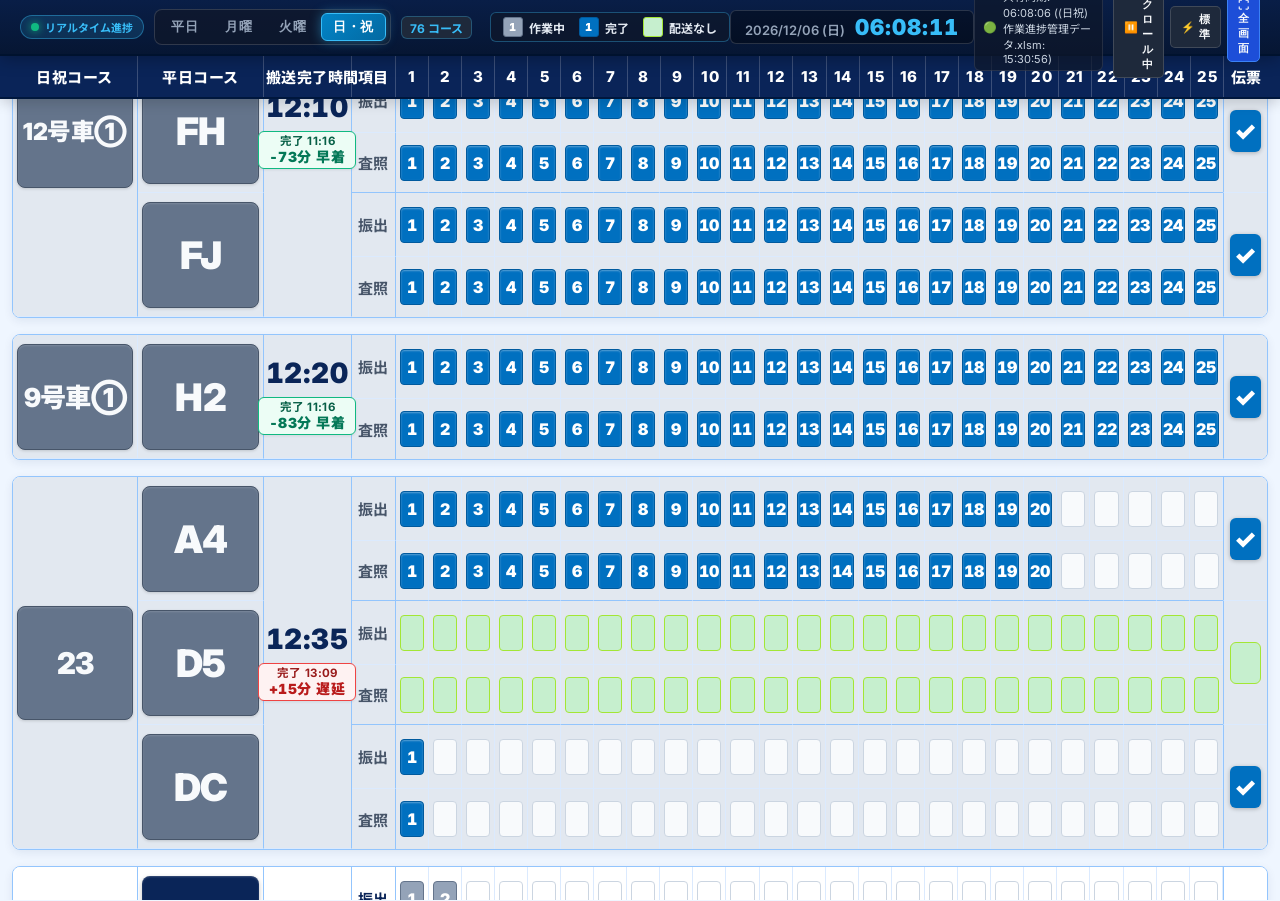
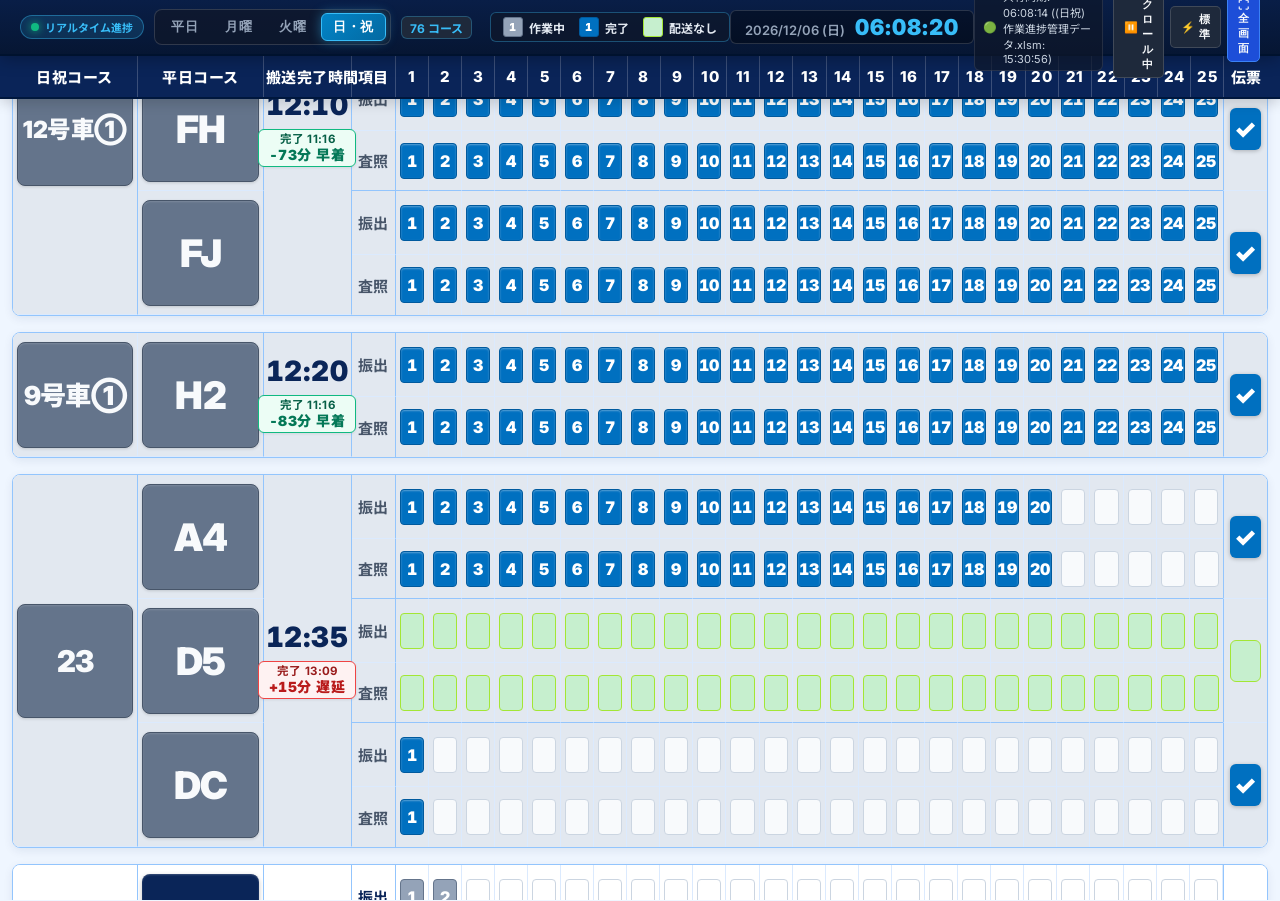
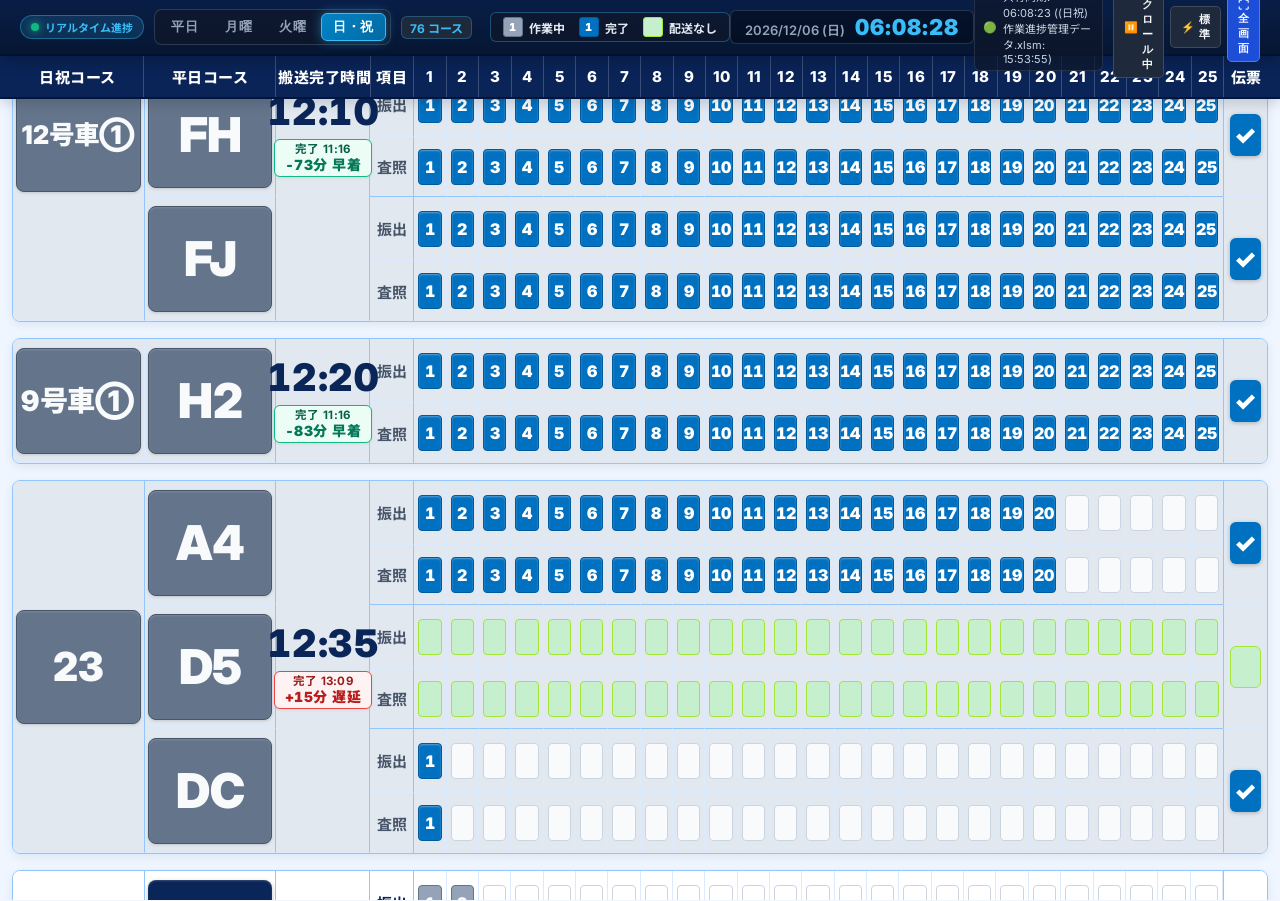
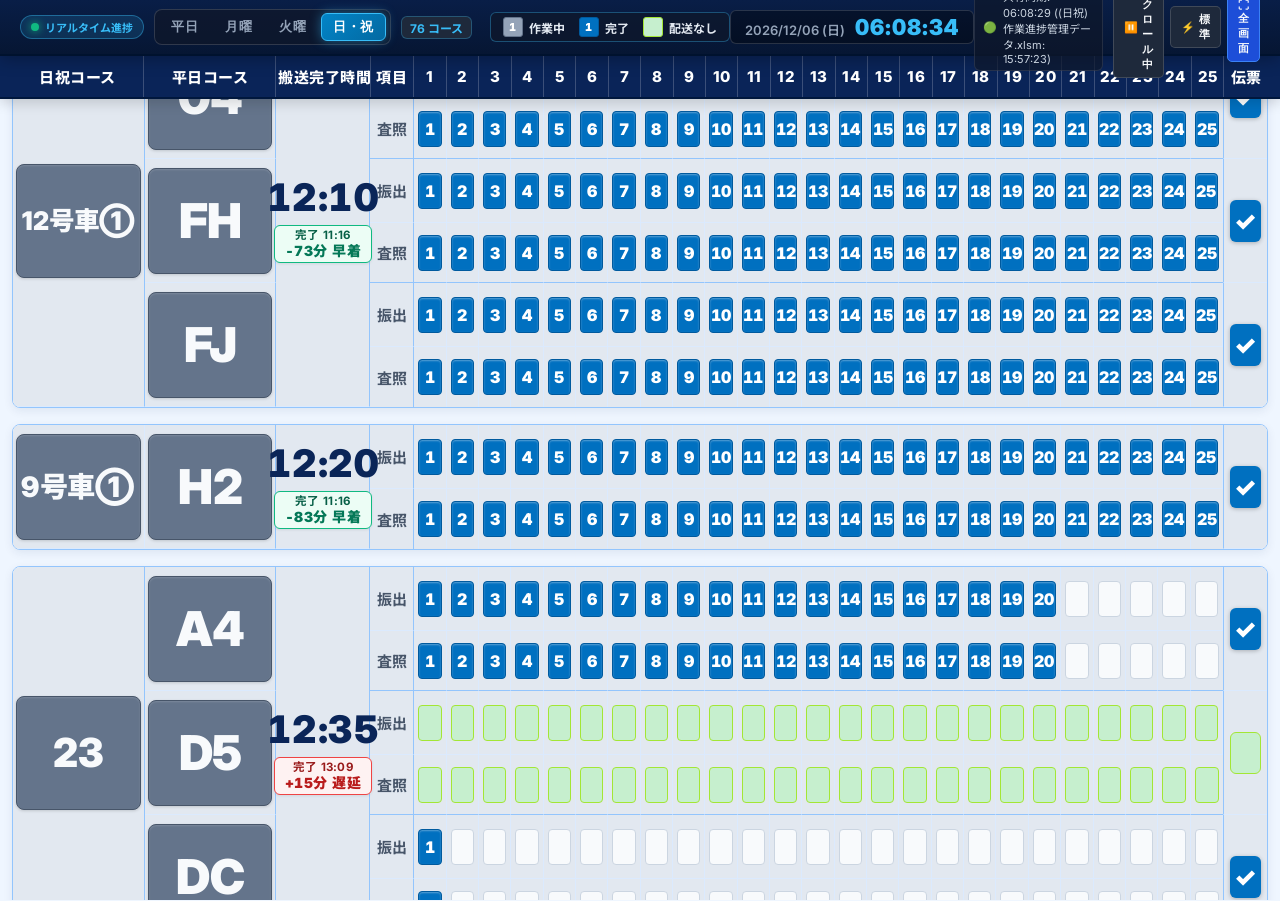
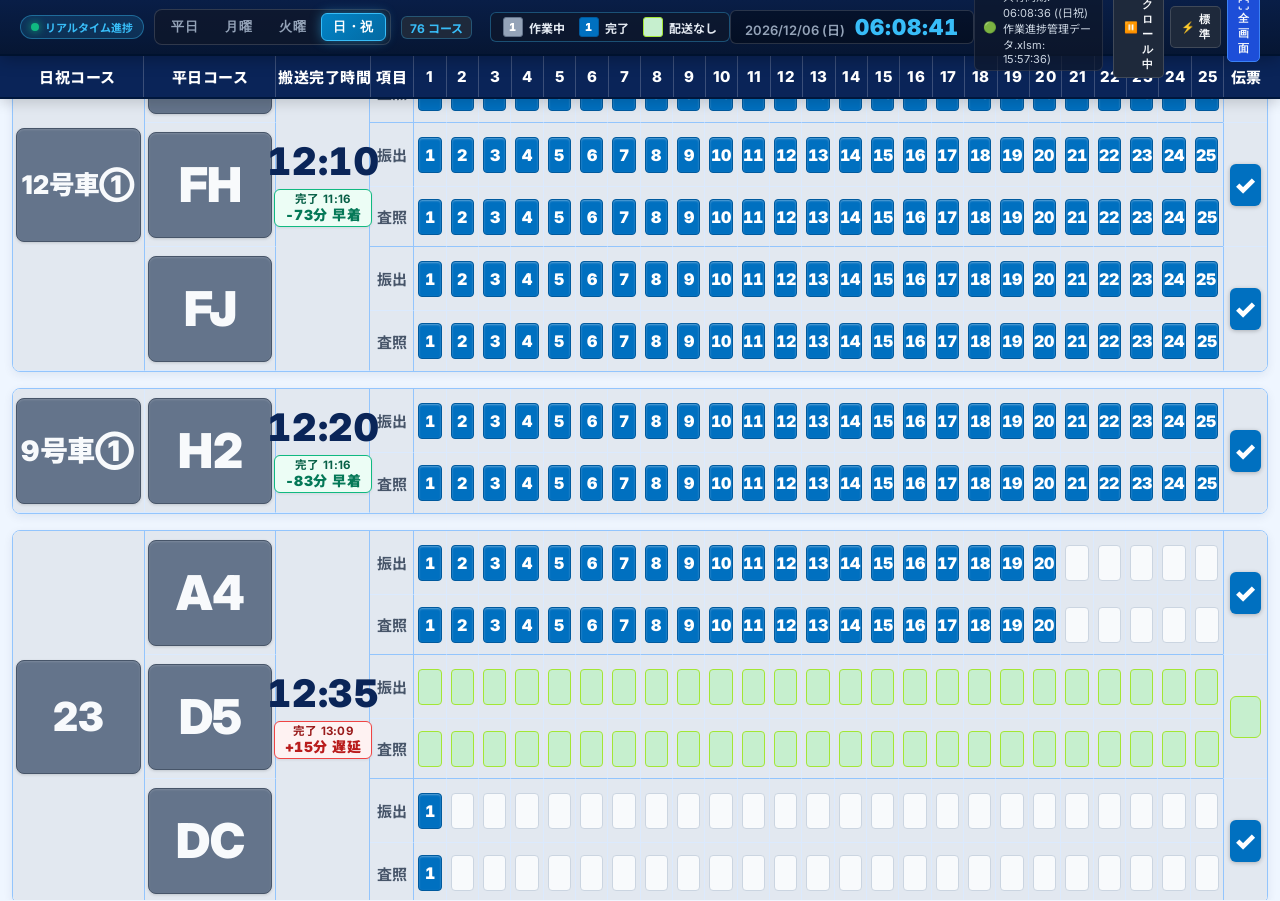
